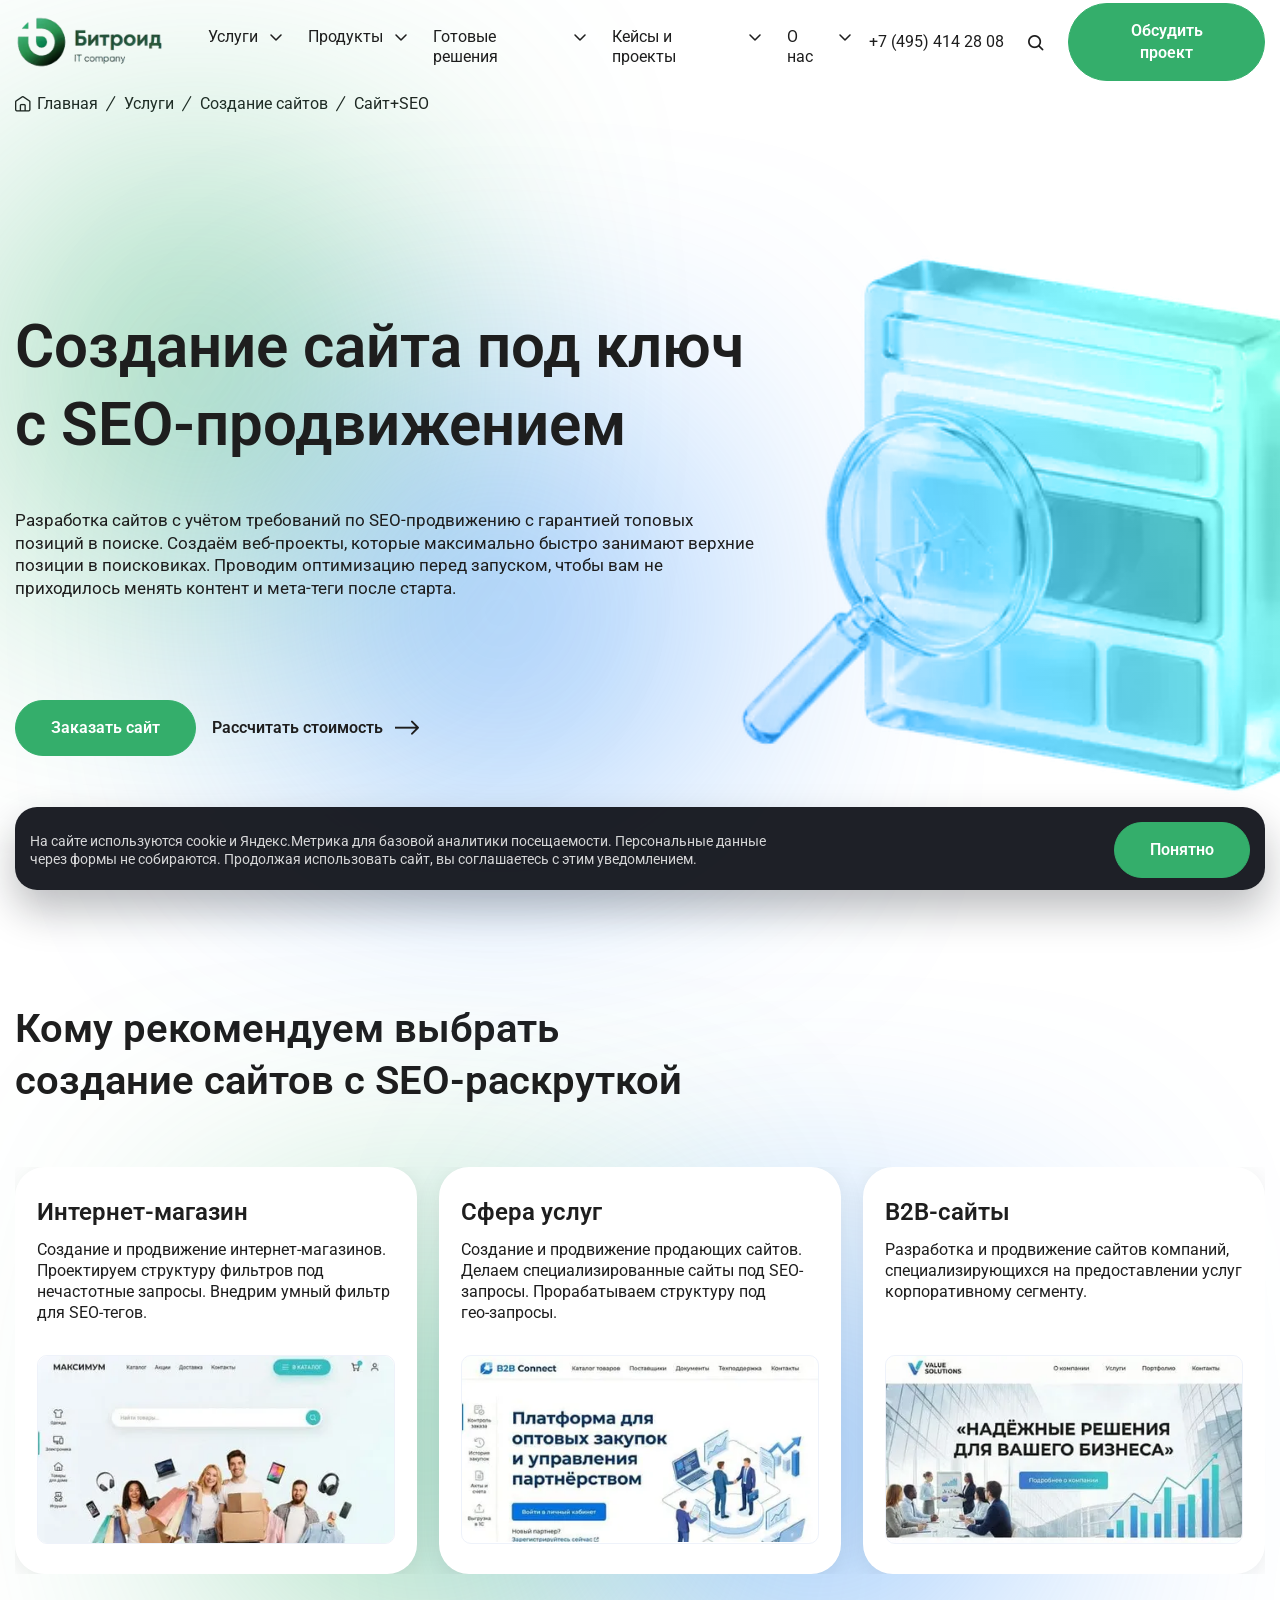
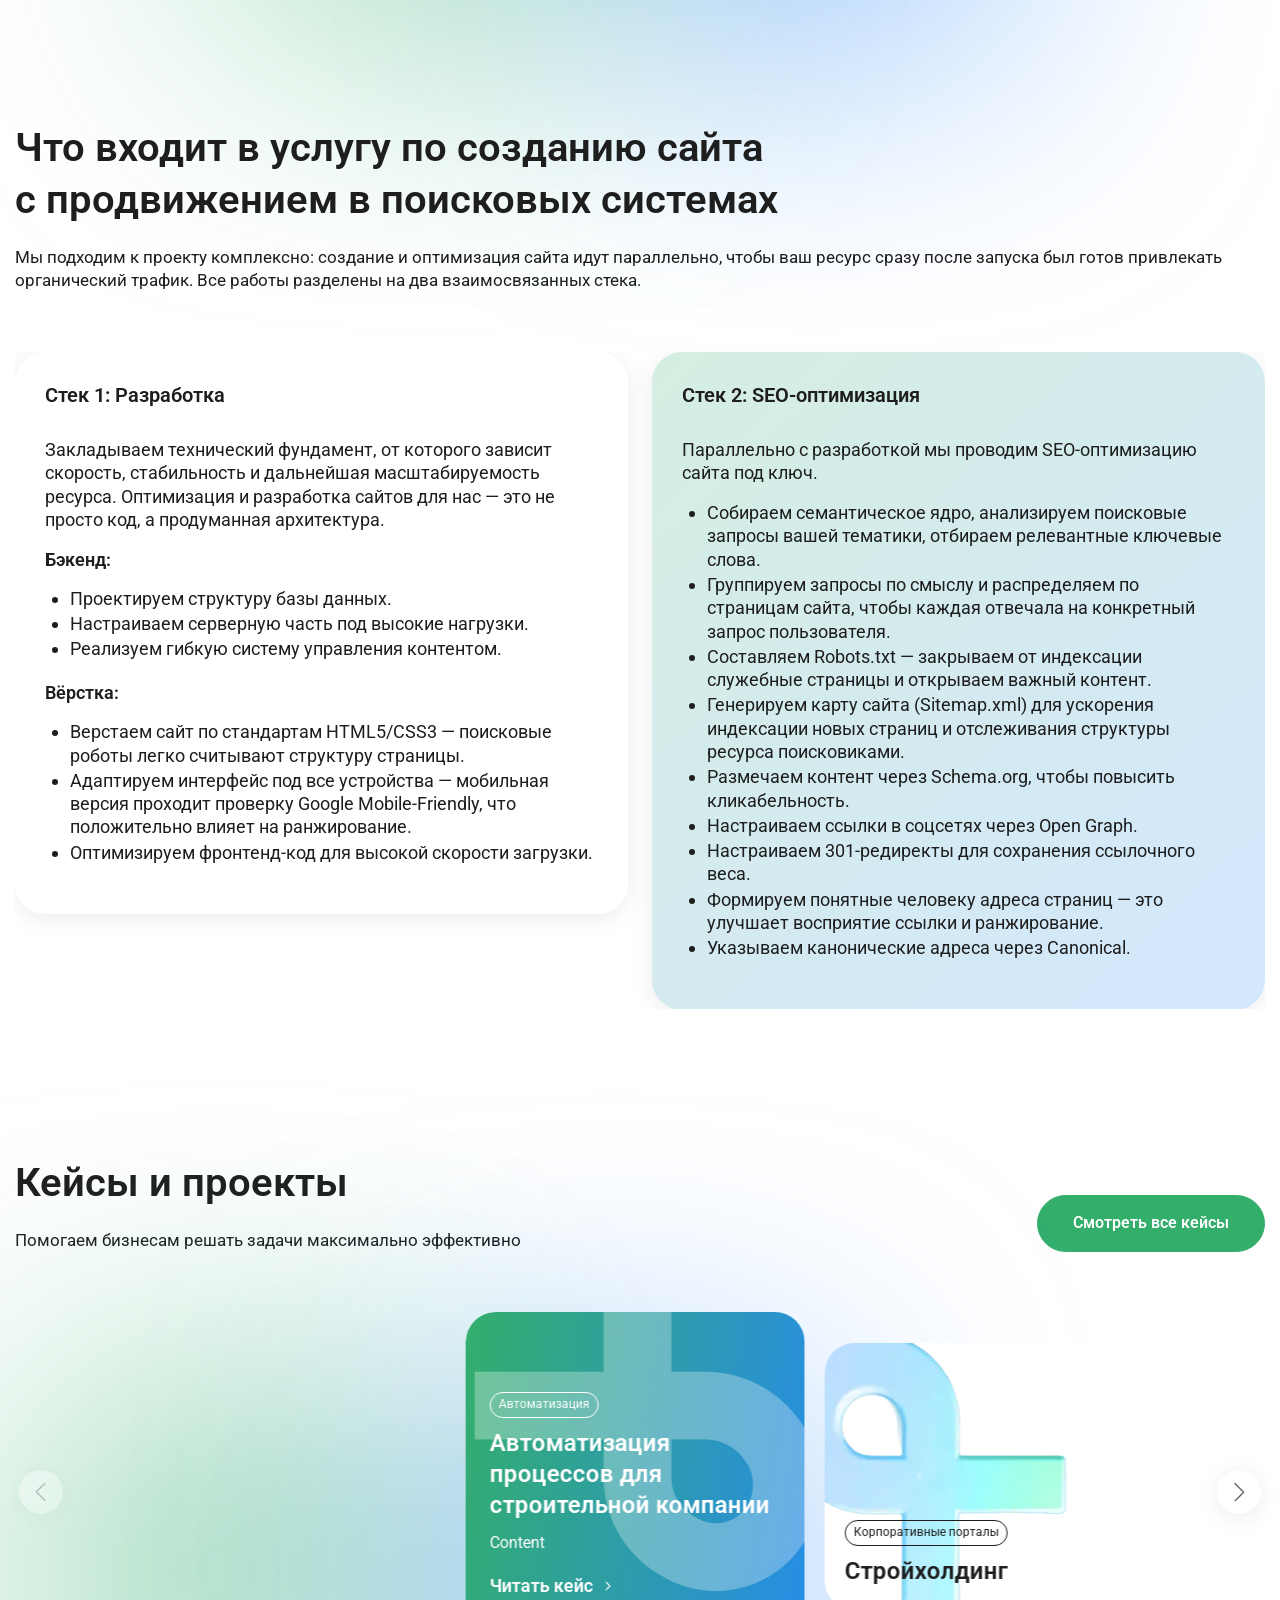
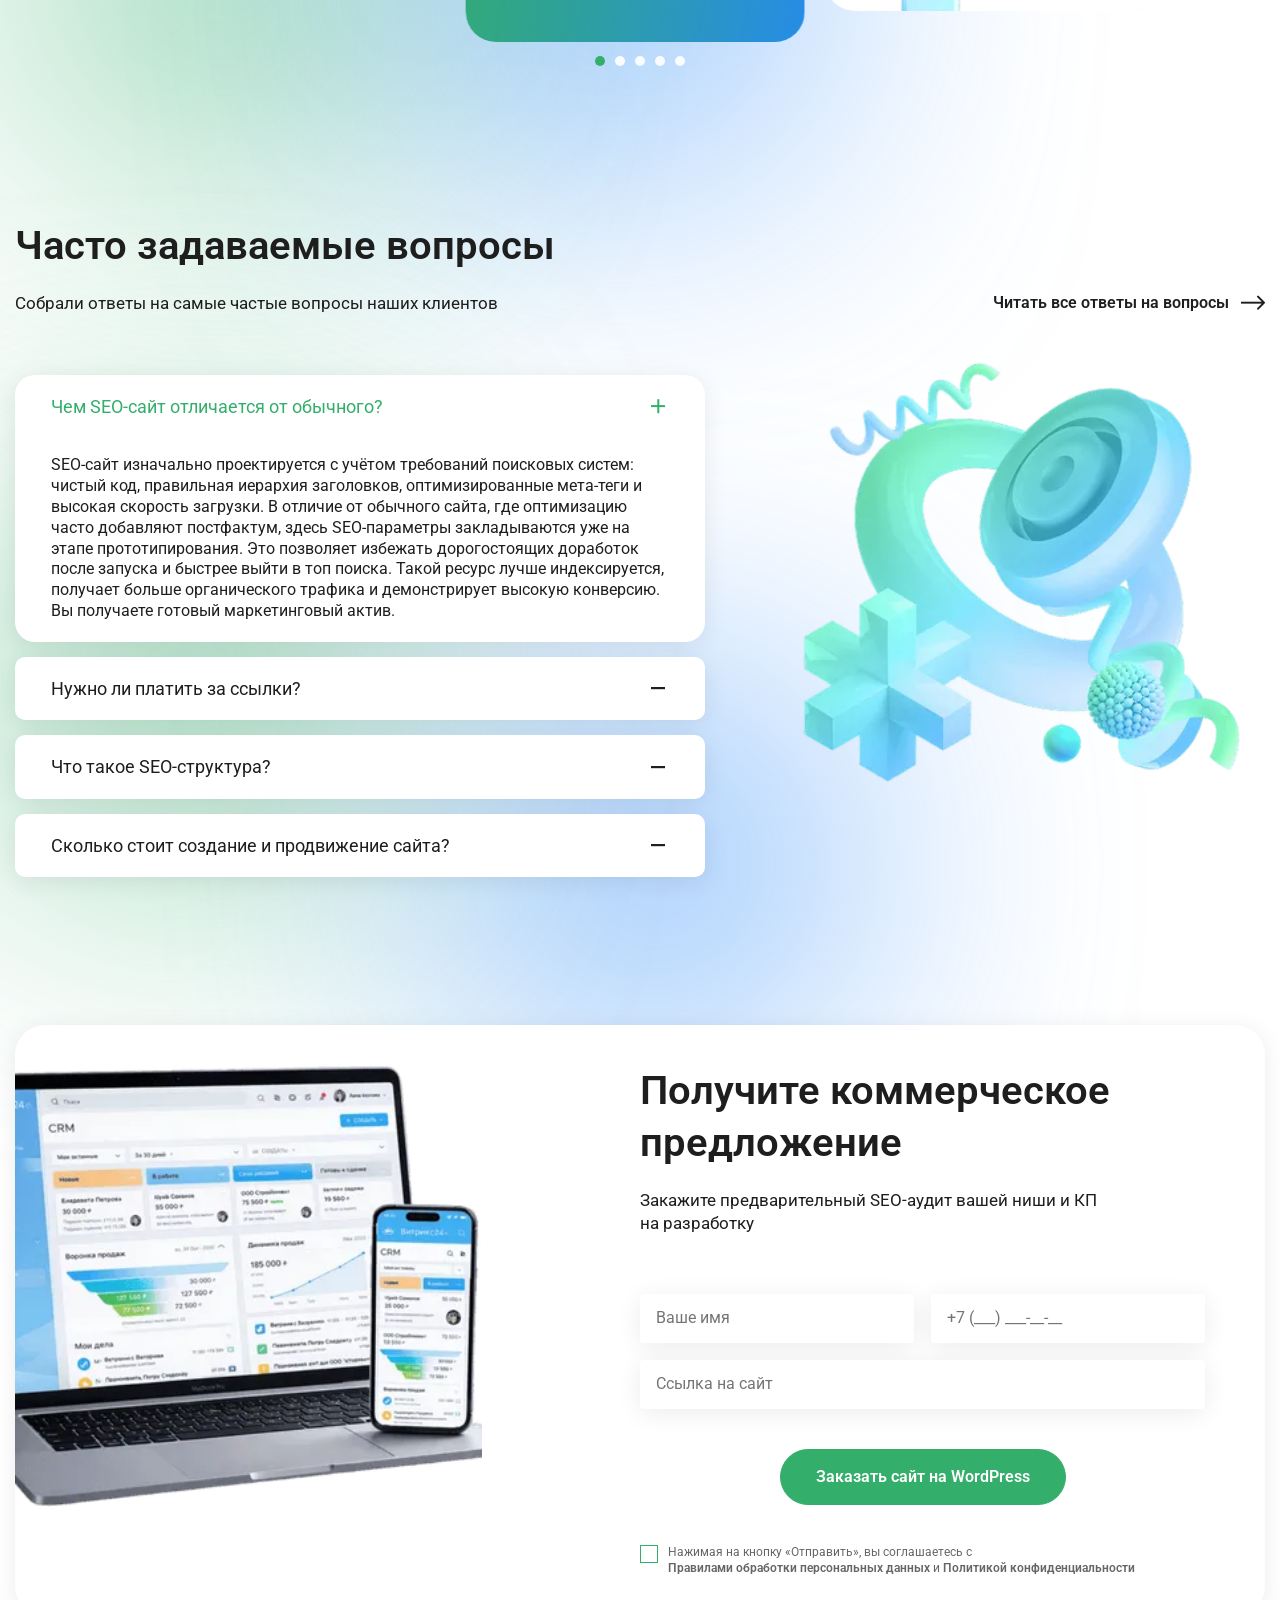
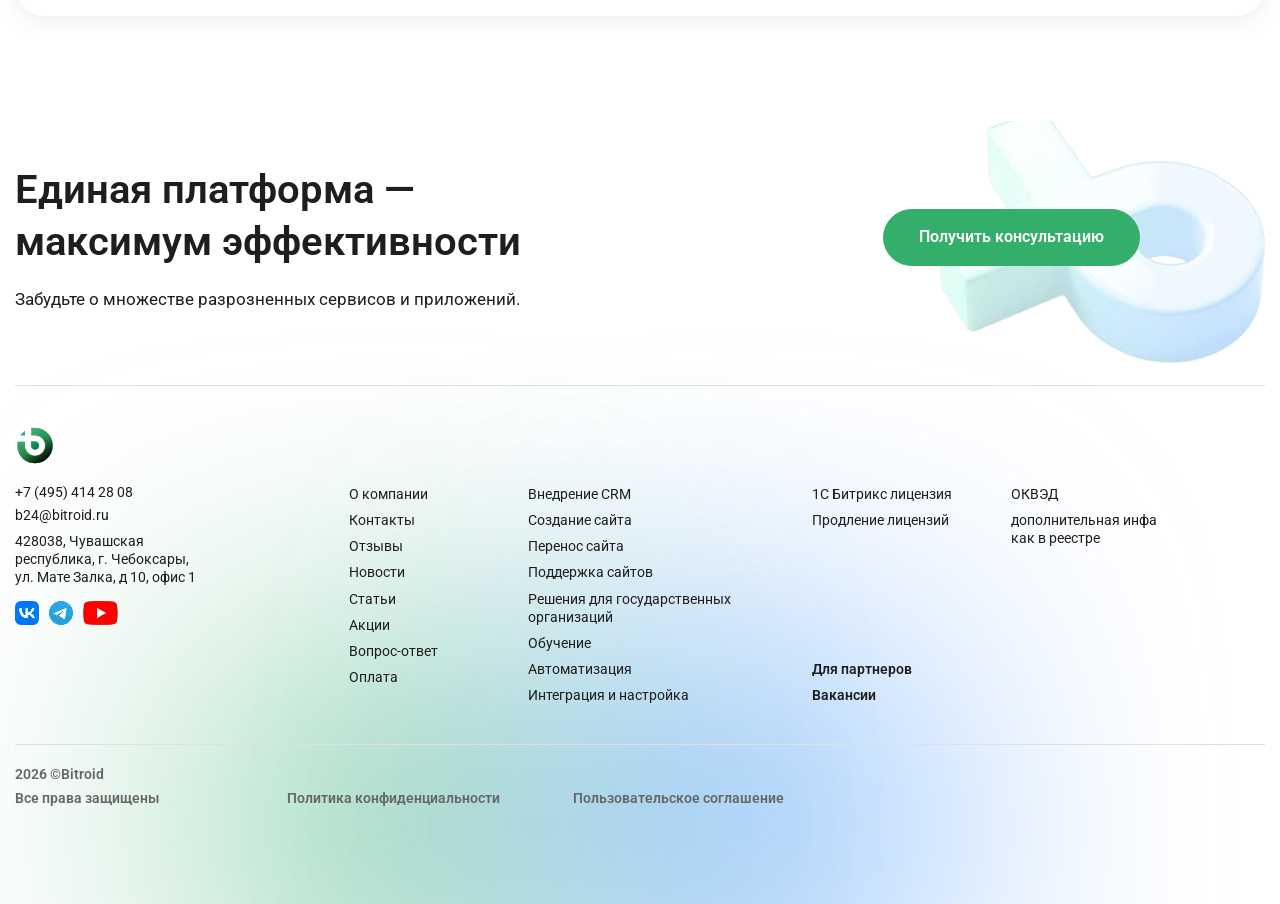
==== index.html @ cdf42281 "Updates" ====
<!doctype html>
<html lang="ru">
	<head>
		<meta charset="UTF-8">
		<meta name="viewport" content="width=device-width, initial-scale=1.0">
		<link rel="preload" href="assets/img/logo-full.webp" as="image" fetchpriority="high">
		<link rel="preload" href="assets/img/hero/chart-425.webp" as="image" media="(max-width: 500px)" fetchpriority="high">
		<link rel="preload" href="./assets/fonts/Roboto-SemiBold.woff2" as="font" type="font/woff2" crossorigin="anonymous">
		<link rel="preload" href="./assets/fonts/Roboto-Regular.woff2" as="font" type="font/woff2" crossorigin="anonymous">
		<link rel="preload" href="./assets/fonts/Roboto-Medium.woff2" as="font" type="font/woff2" crossorigin="anonymous">
		<link rel="preload" href="./assets/fonts/Roboto-Bold.woff2" as="font" type="font/woff2" crossorigin="anonymous">
		<link rel="preload" href="./assets/fonts/Roboto-Black.woff2" as="font" type="font/woff2" crossorigin="anonymous">
		<link rel="icon" type="image/png" href="./assets/img/favicon-96x96.png" sizes="96x96">
		<link rel="icon" type="image/svg+xml" href="./assets/img/favicon.svg">
		<link rel="shortcut icon" href="./assets/img/favicon.ico">
		<link rel="apple-touch-icon" sizes="180x180" href="./assets/img/apple-touch-icon.png">
		<meta name="apple-mobile-web-app-title" content="Bitroid">
		<link rel="manifest" href="./assets/img/site.webmanifest">
		<meta name="keywords" content="Сайт+SEO">
		<meta name="description" content="IT company - Создание сайта под ключ с SEO-продвижением">
		<title>Битроид | Сайт+SEO</title>
		<link rel="preload" href="assets/img/hero/chart-600.webp" as="image" media="(min-width: 500.1px) and (max-width: 800px)" fetchpriority="high">
		<link rel="preload" href="assets/img/hero/chart.webp" as="image" media="(min-width: 800.1px)" fetchpriority="high">
		<style>
			* {
			margin: 0;
			border: 0;
			padding: 0;
		}
		*,
		::after,
		::before {
			box-sizing: border-box;
		}
		::after,
		::before {
			display: inline-block;
		}
		html {
			height: 100%;
		}

		.wrapper {
			display: grid;
			grid-template-rows: var(--header-height) 1fr auto;
			flex: 1 0 auto;
			overflow: clip;
		}
		.wrapper > main {
			grid-row: 2;
			height: 100%;
			min-height: calc(200dvh - var(--header-height));
		}
		.wrapper > footer {
			grid-row: 3;
		}
		.header {
			display: flex;
			align-items: center;
			height: var(--header-height);
		}
		.header__container {
			display: flex;
			flex-direction: row;
			justify-content: space-between;
		}
		.header__logo {
			margin-block: auto;
			width: 86px;
			height: 28px;
		}
		.header__actions {
			display: flex;
			align-items: center;
			gap: 24px;
		}
		.header__actions .header__button,
		.header__actions .link-phone {
			display: none;
		}
		.menu__body {
			display: flex;
			position: fixed;
			top: 0;
			right: -130%;
		}
		.header__menu {
			display: flex;
			flex-grow: 1;
			flex-direction: row;
			justify-content: flex-end;
			gap: 16px;
		}
		.menu__list {
			display: flex;
			flex-direction: column;
		}
		.menu__item > a {
			display: flex;
			flex-direction: row-reverse;
			justify-content: flex-end;
			gap: 10px;
			padding-block: calc(var(--header-height) / 2 - 13px);
			height: var(--header-height);
			font-size: 16px;
			text-decoration: none;
		}
		.submenu {
			display: none;
			opacity: 0;
		}
		.header__actions {
			display: flex;
			align-items: center;
			gap: 24px;
		}
		.header__search .search-input {
			position: absolute;
			opacity: 0;
			width: 0;
		}
		.icon-menu {
			display: block;
			position: relative;
			z-index: 5;
			border: none;
			width: 1.1875rem;
			height: 0.875rem;
		}
		.breadcrumbs {
			padding-block: 10px;
		}
		.breadcrumbs__list {
			display: flex;
			flex-wrap: wrap;
			justify-content: flex-start;
			align-items: center;
			gap: 8px;
		}
		.breadcrumbs__item {
			display: inline-flex;
			align-items: center;
			gap: 8px;
			margin: 0;
		}
		.breadcrumbs a {
			display: flex;
			gap: 6px;
		}
		.breadcrumbs a,
		.breadcrumbs p {
			font-size: clamp(14px, 13.2727272727px + 0.2272727273vw, 16px);
		}
		.index .section-hero {
			display: flex;
			align-items: center;
			margin-bottom: 40px;
			min-height: clamp(34.063rem, 27.959rem + 27.13vw, 50rem);
		}
		.index .section-hero__content {
			position: relative;
			align-self: center;
			gap: 0;
			z-index: 1;
			margin: 0;
		}
		.index .section-hero__title {
			margin-bottom: 25px;
			font-weight: 600;
			font-size: 24px;
			line-height: 1.3;
			text-align: center;
		}
		.index .section-hero__subtitle {
			font-size: clamp(0.875rem, 0.788rem + 0.38vw, 1.125rem);
			line-height: 1.3;
			text-align: center;
		}
		.index .section-hero__grid {
			display: grid;
			grid-template-columns: 1fr;
		}
		.index .section-hero__actions {
			display: flex;
			flex-direction: column;
			align-items: center;
			gap: 16px;
			margin-top: 80px;
		}
		.index .section-hero__image {
			position: relative;
		}
		.index .section-hero__image .image-wrapper {
			position: absolute;
			right: calc(44% - var(--size-image-hero) / 2);
			bottom: -170px;
			width: var(--size-image-hero);
			height: var(--size-image-hero);
		}
		.section__title {
			font-weight: 600;
			line-height: 1.3;
			text-align: left;
			text-wrap: balance;
		}
		.index .section-recommended__title {
			max-width: 39ch;
			text-wrap: auto;
		}
		.button {
			--btn-padding: clamp(0.75rem, 0.529rem + 0.98vw, 1rem) clamp(1.563rem, 1.011rem + 2.45vw, 2.188rem);
			--btn-gap: 10px;
			--btn-border-width: 1px;
			--btn-border-style: solid;
			--btn-border-radius: 60px;
			--btn-font-family: inherit;
			--btn-font-size: clamp(0.875rem, 0.765rem + 0.49vw, 1rem);
			--btn-font-weight: 600;
			--btn-color: var(--light-color);
			--btn-bg-color: var(--primary-color);
			--btn-border-color: var(--primary-color);
			--btn-size-icon: 24px;
			display: inline-flex;
			position: relative;
			justify-content: center;
			align-items: center;
			vertical-align: middle;
			gap: var(--btn-gap);
			transition:
				border-color 0.2s ease,
				background-color 0.2s ease,
				color 0.2s ease,
				box-shadow 0.2s ease;
			cursor: pointer;
			border-width: var(--btn-border-width, 1px);
			border-style: var(--btn-border-style);
			border-color: var(--btn-border-color);
			border-radius: var(--btn-border-radius);
			background-color: var(--btn-bg-color);
			padding: var(--btn-padding);
			color: var(--btn-color);
			font-weight: var(--btn-font-weight, 600);
			font-size: var(--btn-font-size, 18px);
			line-height: 1.4;
			font-family: var(--btn-font-family);
			text-align: center;
			text-decoration: none;
		}
		.link-phone,
		.link-email,
		a.--icon-arrow {
			display: flex;
			flex-direction: row-reverse;
			align-items: center;
			gap: 12px;
			transition: color 0.2s ease;
			font-size: 16px;
			line-height: 1.1;
			white-space: nowrap;
		}
		@media (min-width: 600px) {
			.index .section-hero__actions {
				flex-direction: row;
			}
			.index .section-hero__title {
				font-size: 42px;
				text-align: left;
			}
			.index .section-hero__subtitle {
				max-width: 747px;
				text-align: left;
			}
		}
		@media screen and (min-width: 768px) {
			.header__logo {
				width: 195px;
				height: 64px;
			}
			.index .section-hero__grid {
				grid-template-columns: 2fr 1fr;
			}
			.index .section-hero__image .image-wrapper {
				top: calc(50% - var(--size-image-hero) / 2);
				right: calc(clamp(8.625rem, 3.536rem + 10.6vw, 12.813rem) * -1);
				bottom: initial;
			}
		}
		@media screen and (min-width: 992px) {
			.menu__body {
				position: static;
				right: 0;
			}
			.header__menu {
				justify-content: space-between;
			}
			.menu__list {
				flex-direction: row;
				gap: 24px;
				background-color: transparent;
			}
			.menu__actions {
				display: none;
			}
			.header__actions .header__button {
				display: flex;
			}
		}
		@media screen and (min-width: 1280px) {
			.header__actions .link-phone {
				display: block;
			}
		}
		</style>
		<style>
			body{line-height:1.3;-ms-text-size-adjust:100%;-moz-text-size-adjust:100%;-webkit-text-size-adjust:100%;-webkit-font-smoothing:antialiased;-moz-osx-font-smoothing:grayscale}a{display:inline-block;color:inherit;text-decoration:none}a:not([class]){text-decoration-skip-ink:auto}ul li[class]{list-style:none}img{vertical-align:middle;max-width:100%;height:auto}h2{font-weight:inherit;font-size:inherit;text-wrap:balance}p{text-wrap:pretty}img,picture,svg{display:block;border-radius:inherit;max-width:100%}button,input,textarea{background-color:transparent;color:inherit;font-size:inherit;line-height:inherit;font-family:inherit}input,textarea{width:100%}textarea{overflow:auto;resize:vertical}label{display:inline-block}@media (prefers-reduced-motion:reduce){*,::after,::before{animation-duration:0s!important;animation-iteration-count:1!important;scroll-behavior:auto!important}}@media (prefers-reduced-motion:no-preference){html{scroll-behavior:smooth}html{interpolate-size:allow-keywords}}@font-face{font-family:iconfont;font-display:swap;src:url("assets/fonts/iconfont.woff2?656c73d0d8c6ab6226730e0ac9d49685") format("woff2")}[class*="--icon-"]::before{font-family:iconfont}[class*="--icon-separ"]::before{content:"\f101"}[class*="--icon-search"]::before{content:"\f102"}[class*="--icon-home"]::before{content:"\f104"}[class*="--icon-caretdown"]::before{content:"\f106"}[class*="--icon-arrow"]::before{content:"\f107"}:root{--font-family:'Roboto',system-ui,sans-serif;--content-width:1320px;--content-offset:15px;--swiper-pagination-bullet-size:10px;--swiper-pagination-bullet-horizontal-gap:5px;--swiper-pagination-bullet-border-radius:20px;--swiper-pagination-bottom:0;--swiper-pagination-color:#34ae6b;--swiper-pagination-bullet-inactive-color:#ffffff;--swiper-pagination-bullet-inactive-opacity:0.9;--header-height:48px;--min-height-section:calc(100svh - var(--header-height));--text-color:#1e1e1e;--bg-color:#ffffff;--primary-color:#34ae6b;--secondary-color:#2bac68;--accent-color:#2587f9;--light-color:#f0f1f0;--green-main:#2bac68;--black-green:#010803;--color-green-1:#34ae6b;--color-green-2:#298955;--color-white:#fff;--color-blue:#2587f9;--color-deep-grey:#1e1e1e;--color-grey:#666;--color-light-grey:#f8f8f8;--color-white-30:rgba(255, 255, 255, 0.3);--color-ivory:#e0e0e0;--color-error:#d8464d;--color-light-blue:#eef2fa;--color-orange:#cf4b12;accent-color:var(--accent-color);--box-shadow:0 5px 15px var(--secondary-color),0 -5px 15px var(--secondary-color);--box-shadow-hover:0 5px 15px var(--primary-color),0 -5px 15px var(--primary-color);--vk-color:#0077ff;--tg-color:#29a0dc;--wa-color:#25d366;--yt-color:#ff0033}html{accent-color:var(--color-blue)}body{display:flex;position:relative;flex-direction:column;justify-content:start;min-width:320px;min-height:100vh;min-height:100svh;color:var(--text-color);font-weight:400;font-family:var(--font-family);background-color:var(--bg-color);overflow-x:hidden}.wrapper>*{min-width:0}.container,[class*=__container]{margin-right:auto;margin-left:auto;width:min(var(--content-width),100% - var(--content-offset) * 2)}section{position:relative}section:not(:first-of-type){padding-top:clamp(1.875rem,.735rem + 4.86vw,4.688rem);padding-bottom:clamp(1.875rem,.735rem + 4.86vw,4.688rem)}.section-top{display:grid;grid-auto-flow:row;gap:30px}.section__subtitle{font-weight:300;font-size:clamp(.875rem,.789rem + .38vw,1.125rem);line-height:1.3}.ellipses{--size-ellipse:clamp(9.375rem, 5.785rem + 15.96vw, 18.75rem);position:relative}.ellipses::after,.ellipses::before{position:absolute;z-index:-1;filter:blur(clamp(5.313rem,3.996rem + 5.85vw,8.75rem));border-radius:var(--size-ellipse);width:var(--size-ellipse);height:var(--size-ellipse);content:""}.ellipses::before{top:-10%;left:10%;background-color:var(--secondary-color)}.ellipses::after{right:29%;bottom:35%;background-color:var(--color-blue)}.ellipses.ellipses--recomend::before{top:58%;left:54%}.ellipses.ellipses--recomend::after{right:50%;bottom:12%}.swiper{position:relative;max-width:100%}@media (prefers-reduced-motion:no-preference) and (min-width:768px){.reveal{transform:translateY(36px);opacity:0;will-change:transform,opacity}}.index .section-hero{--size-image-hero:clamp(28.125rem, 19.747rem + 37.23vw, 50rem)}@media (min-width:768px){:root{--header-height:74px}.ellipses::after{right:24%;bottom:-1%}.ellipses.ellipses--recomend::before{top:9%;left:19%}.ellipses.ellipses--recomend::after{right:29%;bottom:35%}.index .section-hero{margin-bottom:0}.index .section-hero__grid{grid-template-columns:2fr 1fr}}@media (min-width:1024px){.index .section-hero__title{font-size:55px}}@media (min-width:1280px){.ellipses::before{top:-19%;left:4%}.ellipses.ellipses--recomend::before{top:31%;left:21%}.ellipses.ellipses--recomend::after{right:24%;bottom:-10%}.index .section-hero__title{font-size:60px}}.index .section-hero__subtitle{font-size:clamp(.875rem,.788rem + .38vw,1.125rem)}@media (min-width:600px){.index .section-hero__image .image-wrapper{bottom:-270px}button[type=submit]{grid-row:2}}.index .section-hero__image .image-wrapper img{width:100%;height:100%;object-fit:cover}.index .section-hero__image .image-wrapper::before{position:absolute;transform:rotate(100deg);mix-blend-mode:color;inset:-20px;background:linear-gradient(148deg,#34ae6b 0,#2587f9 100%);content:""}.index .section-recommended .recomend__slider{padding-bottom:30px}.index .section-recommended .recomend__wrapper{display:flex}@media (min-width:768px){.index .section-hero__image .image-wrapper{top:calc(50% - var(--size-image-hero)/ 2);right:calc(clamp(8.625rem,3.536rem + 10.6vw,12.813rem) * -1);bottom:initial}.index .section-recommended .recomend__slider{padding-bottom:0}.index .section-recommended .recomend__slider .swiper-pagination{display:none}.index .section-recommended .recomend__wrapper{flex-direction:column;gap:16px}.index .section-recommended .recomend__slide{flex-shrink:1;height:auto}}@media (min-width:1024px){.index .section-recommended .recomend__wrapper{display:grid;grid-template-columns:repeat(3,1fr);gap:clamp(1rem,-.362rem + 2.13vw,1.5rem)}.index .section-projects__grid .section-projects__link{display:none}}.index .section-faqs .spollers__body{border:0;padding:clamp(1.25rem,.821rem + 1.9vw,2.5rem) 0 0}.spollers__body{border:1px solid #eee;border-radius:5px;padding:20px}:root{--swiper-theme-color:#007aff}:host{position:relative;display:block;margin-left:auto;margin-right:auto;z-index:1}.swiper{margin-left:auto;margin-right:auto;position:relative;overflow:hidden;list-style:none;padding:0;z-index:1;display:block}.swiper-wrapper{position:relative;width:100%;height:100%;z-index:1;display:flex;box-sizing:content-box}.swiper-wrapper{transform:translate3d(0,0,0)}.swiper-slide{flex-shrink:0;width:100%;height:100%;position:relative;display:block}.swiper-pagination{position:absolute;text-align:center;transform:translate3d(0,0,0);z-index:10}&.swiper-pagination-disabled,.swiper-pagination-disabled>&{display:none!important}@media screen and (min-width:992px){.menu__body{margin-right:auto;margin-left:auto;box-shadow:none;background-color:transparent;padding:0;width:auto;max-width:none;height:auto;overflow:initial}}@media screen and (max-width:991.98px){.menu__list{flex-direction:column;gap:30px;background-color:var(--bg-color)}}@media screen and (min-width:992px){.menu__item .submenu{position:absolute;top:110%;left:50%;transform:translateX(-50%);max-width:min(1096px,98vw);min-height:512px}}.menu__item{position:static;margin-bottom:-12px}.menu__item>a{font-weight:400;line-height:1.3}.menu__item>a::before{transform-origin:50% 40%}.menu__item .submenu{--width--sub-menu--list:312px;display:none;flex-direction:column;visibility:hidden;opacity:0;box-shadow:0 4px 25px 0 rgba(1,8,3,.08);border-radius:30px;background:var(--color-white);width:100%;overflow:hidden}.menu__item .submenu-list{display:flex;flex-direction:column;background:linear-gradient(139deg,rgba(43,172,104,.2) 0,rgba(37,135,249,.2) 100%);padding:30px 0 30px 30px;max-width:var(--width--sub-menu--list)}.menu__item .submenu-list__item{display:flex;border-radius:8px 0 0 8px}.menu__item .submenu-list__item-link{padding:10px 20px;width:100%;text-align:left}.menu__item .submenu-list__wrapper{display:flex;position:relative;flex-grow:1}.menu__item .submenu-content{position:absolute;top:0;right:0;bottom:0;visibility:hidden;opacity:0;background:var(--color-white);padding:30px 30px 30px 24px;width:100%;max-width:calc(100% - var(--width--sub-menu--list))}.menu__item .submenu-content.is-open{display:grid;grid-template-columns:repeat(2,1fr);align-content:flex-start;gap:30px;visibility:visible;opacity:1}.menu__item .submenu-content__title{margin-bottom:16px;color:var(--color-deep-grey);font-weight:600;font-size:16px}.menu__item .submenu-content__list.grid--list{display:grid;grid-template-columns:repeat(2,1fr);gap:16px}.menu__item .submenu-content__list-item{display:block;border-radius:20px;background-color:rgba(255,255,255,.05)}.menu__item .submenu-content__block{display:flex;position:relative;grid-column:1;flex-direction:column;align-items:flex-start;z-index:1}.menu__item .submenu-content__link{display:flex;flex-direction:column;align-items:center;gap:12px;box-shadow:0 4px 25px 0 rgba(1,8,3,.08);border:1px solid transparent;border-radius:10px;background:var(--color-white);padding:20px}.menu__item .submenu-content__link-img{display:flex;justify-content:center;align-items:center;width:116px;height:70px;overflow:hidden}.menu__item .submenu-content__link-img img{width:100%;height:100%;object-fit:contain}.menu__item .submenu-content__advantages{position:relative;grid-row:1/3;grid-column:2;align-self:flex-start;z-index:4;border-radius:16px;background:var(--color-light-grey);padding:28px 18px 28px 20px;color:#000;font-weight:400;font-size:16px;line-height:1.3}.menu__item .submenu-content__decor{position:absolute;right:-150px;bottom:-150px;background-position:center;background-size:auto;background-repeat:no-repeat;width:512px;height:512px}.menu__item .submenu-content__decor::before{position:absolute;transform:rotate(100deg);z-index:0;mix-blend-mode:color;inset:-20px;background:linear-gradient(230deg,#34ae6b 15%,#2587f9 90%);content:""}.menu__item .submenu-content__full .submenu-content__block{display:flex;position:relative;grid-column:1;flex-direction:column;align-items:flex-start;z-index:1}.menu__item .submenu-content__full .submenu-content__block.block--span{grid-row:2;grid-column:1/3;flex-direction:row}.menu__item .submenu-content__full .submenu-content__block.block--span~.submenu-content__block{grid-row:1}.menu__item .submenu-content__full .submenu-content__block:nth-of-type(3){grid-column:2}.menu__item .submenu-content__full .submenu-content__block:nth-of-type(4){grid-row:1;grid-column:3}.menu__item .submenu-content__full .submenu-content__block:nth-of-type(5){grid-row:1;grid-column:4}.menu__item .submenu-content__full .submenu-content__advantages{grid-row:2/4;grid-column:3/5;align-self:flex-end}.menu__actions{display:flex;justify-content:space-between;align-items:center;margin-top:auto}.icon-menu span,.icon-menu::after,.icon-menu::before{position:absolute;right:0;background-color:var(--text-color);width:100%;height:2px;content:""}.icon-menu::before{top:0}.icon-menu::after{bottom:0}.icon-menu span{top:calc(50% - 1px)}@media screen and (min-width:992px){.icon-menu{display:none}}.menu-overlay{position:fixed;visibility:hidden;opacity:0;z-index:400;inset:0;background:rgba(0,0,0,.2)}.header{--size-logo:159px;position:absolute;top:0;right:0;left:0;z-index:600;background-color:transparent;padding-top:10px;width:100%;color:var(--text-color)}.header__logo{display:flex;flex-direction:row;align-items:center}.header__logo img{width:var(--size-logo)}@media (min-width:1280px){.header__actions .link-phone{display:block}}@media screen and (min-width:1200px){.header__actions .header__button{display:flex}}input[type=email],input[type=tel],input[type=text],textarea{-webkit-appearance:none;-moz-appearance:none;appearance:none}.input{display:block;border:1px solid #cecbcb;border-radius:10px;padding:10px;width:100%;caret-color:inherit}textarea.input{resize:vertical}label{display:flex;position:relative;flex-direction:column;align-self:start;gap:10px}button[type=submit]{justify-self:start}[data-fls-form]{display:grid;gap:15px}.button{--btn-color:var(--color-white);--btn-bg-color:var(--color-green-1);--btn-border-color:var(--color-green-1)}.header__search{display:flex;position:relative;align-self:stretch;z-index:10}.header__search .search-input{top:50%;right:20px;transform:translateY(-50%);border:none;padding:5px}.header__search #search-button{border:none;background:0 0}.header__search #search-button::before{margin-top:5px}.cookie-banner{display:none;position:fixed;right:15px;bottom:10px;left:15px;z-index:80;box-shadow:0 20px 40px rgba(16,19,26,.28);border-radius:22px;background:rgba(16,19,26,.94);padding:15px 15px 12px;color:#fff}.cookie-banner-inner{display:flex;flex-wrap:wrap;justify-content:space-between;align-items:center;gap:18px}.cookie-banner p{margin:0;max-width:760px;color:rgba(255,255,255,.82);font-size:14px}.breadcrumbs{position:relative;z-index:1}.breadcrumbs__item{color:var(--text-color)}.breadcrumbs__separator{display:flex;align-items:center;margin-top:0;width:auto;height:100%}.breadcrumbs a,.breadcrumbs p{margin:0;font-weight:400}.breadcrumbs a,.breadcrumbs p{font-family:var(--font-family)}.breadcrumbs a{color:var(--text-color);text-underline-offset:5px}body::after{position:fixed;top:0;left:0;opacity:0;z-index:149;background-color:rgba(0,0,0,.5);width:100%;height:100%;content:""}[data-fls-popup]{position:fixed;top:0;right:0;bottom:0;left:0;visibility:hidden;padding:30px 10px}[data-fls-popup-wrapper]{display:flex;display:flex;flex:1 1 auto;flex-direction:column;justify-content:center;align-items:center;align-items:center;width:100%;min-height:100%}[data-fls-popup-body]{display:flex;flex-direction:column;gap:25px;transform:scale(0);visibility:hidden;border-radius:20px;background-color:#eee;padding:20px;width:100%;max-width:900px}.popup__header{display:flex;align-items:flex-start;gap:20px}.popup__title{flex:auto;font-weight:500;font-size:20px;text-align:center}[data-fls-popup-close]{margin-left:auto}[data-fls-popup-close] svg{flex-shrink:0;width:25px;height:25px}.popup__content button[type=submit]{align-self:center}@media (min-width:600px){[data-fls-form]{grid-auto-flow:column}.popup__content form{grid-auto-flow:column}.popup__content button[type=submit]{grid-row:3;grid-column:1}}
		</style>
		<script type="module" crossorigin="" src="./js/app.min.js?v=1777981938007"></script>
		<link rel="modulepreload" crossorigin="" href="./js/app2.min.js?v=1777981938007">
		<link rel="stylesheet" crossorigin="" href="./css/app.min.css?v=1777981938007" media="print" onload="this.media='all'">
	</head>
	<body>
		<div class="wrapper">
			<header data-fls-header="" data-fls-header-scroll="" data-fls-header-scroll-show="" class="header">
				<div class="header__container">
					<div class="header__logo">
						<picture>
							<img width="159" height="84" alt="Битроид - IT company" fetchpriority="high" src="./assets/img/logo-full.webp">
						</picture>
					</div>
					<div class="header__menu menu">
						<nav class="menu__body" aria-label="Основное меню">
							<ul class="menu__list">
								<li class="menu__item menu__item--dropdown" aria-expanded="false">
									<a href="#" class="menu__link --icon-caretdown js-dropdown-trigger">Услуги</a>
									<div class="submenu js-dropdown">
										<div class="submenu-list__wrapper">
											<ul class="submenu-list">
												<li class="submenu-list__item has-submenu" aria-expanded="true">
													<button class="submenu-list__item-link js-dropdown-trigger">Внедрение CRM</button>
													<div class="submenu-content js-dropdown is-open">
														<ul class="submenu-content__list grid--list">
															<li class="submenu-content__list-item">
																<a href="#" class="submenu-content__link">
																	<div class="submenu-content__link-img" aria-hidden="true">
																		<picture>
																			<img width="116" height="70" alt="Image" decoding="async" loading="lazy" src="./assets/img/crm/bitrix24.webp">
																		</picture>
																	</div>
																	<div class="submenu-content__link-title">Битрикс 24</div>
																</a>
															</li>
															<li class="submenu-content__list-item">
																<a href="#" class="submenu-content__link">
																	<div class="submenu-content__link-img">
																		<picture>
																			<img width="116" height="70" alt="Image" decoding="async" loading="lazy" src="./assets/img/crm/mysklad.webp">
																		</picture>
																	</div>
																	<div class="submenu-content__link-title">Мой склад</div>
																</a>
															</li>
															<li class="submenu-content__list-item">
																<a href="#" class="submenu-content__link">
																	<div class="submenu-content__link-img">
																		<picture>
																			<img width="116" height="70" alt="Image" decoding="async" loading="lazy" src="./assets/img/crm/amocrm.webp">
																		</picture>
																	</div>
																	<div class="submenu-content__link-title">Аmo CRM</div>
																</a>
															</li>
															<li class="submenu-content__list-item">
																<a href="#" class="submenu-content__link">
																	<div class="submenu-content__link-img">
																		<picture>
																			<img width="116" height="70" alt="Image" decoding="async" loading="lazy" src="./assets/img/crm/retailcrm.webp">
																		</picture>
																	</div>
																	<div class="submenu-content__link-title">RetailCRM</div>
																</a>
															</li>
														</ul>
														<div class="submenu-content__advantages">
															Строим решения, которые автоматизируют продажи, улучшают работу с клиентами и позволяют бизнесу расти быстрее.
														</div>
														<div class="submenu-content__decor" aria-hidden="true" style="background-image: url(./assets/img/mega-menu/implementation.png)">
															<!-- <img src="@img/mega-menu/implementation.png" width="339" height="339" decoding="async" loading="lazy" alt="" /> -->
														</div>
													</div>
												</li>
												<li class="submenu-list__item has-submenu" aria-expanded="false">
													<button class="submenu-list__item-link js-dropdown-trigger">Создание сайта</button>
													<div class="submenu-content js-dropdown" aria-hidden="true">
														<div class="submenu-content__block">
															<div class="submenu-content__title">Сайт под ключ</div>
															<ul class="submenu-content__list">
																<li class="submenu-content__list-item">
																	<a href="#" class="submenu-content__link">Сайт+SEO</a>
																</li>
																<li class="submenu-content__list-item">
																	<a href="#" class="submenu-content__link">Сайт+Маркетплейс</a>
																</li>
																<li class="submenu-content__list-item">
																	<a href="#" class="submenu-content__link">Сайт+CRM</a>
																</li>
															</ul>
														</div>
														<div class="submenu-content__block">
															<div class="submenu-content__title">Разработка на CMS</div>
															<ul class="submenu-content__list">
																<li class="submenu-content__list-item">
																	<a href="#" class="submenu-content__link">Разработка на WordPress</a>
																</li>
																<li class="submenu-content__list-item">
																	<a href="#" class="submenu-content__link">Разработка на 1С Битрикс</a>
																</li>
															</ul>
														</div>
														<div class="submenu-content__block">
															<div class="submenu-content__title">Сложные сайты</div>
															<ul class="submenu-content__list">
																<li class="submenu-content__list-item">
																	<a href="#" class="submenu-content__link">Разработка на React</a>
																</li>
															</ul>
														</div>
														<div class="submenu-content__advantages">
															Создаём современные сайты, которые решают бизнес-задачи — от первого клика до заявки.
														</div>
														<div class="submenu-content__decor" aria-hidden="true" style="background-image: url(./assets/img/mega-menu/create-site.png)">
															<!-- <img src="@img/mega-menu/create-site.png" width="430" height="430" decoding="async" loading="lazy" alt="" /> -->
														</div>
													</div>
												</li>
												<li class="submenu-list__item has-submenu" aria-expanded="false">
													<div class="submenu-list__item-wrapper">
														<button class="submenu-list__item-link js-dropdown-trigger">Перенос сайта</button>
													</div>
													<div class="submenu-content js-dropdown submenu-content__full" aria-hidden="true">
														<div class="submenu-content__block">
															<div class="submenu-content__title">С бесплатной CMS</div>
															<ul class="submenu-content__list">
																<li class="submenu-content__list-item">
																	<a href="#" class="submenu-content__link">WordPress</a>
																</li>
																<li class="submenu-content__list-item">
																	<a href="#" class="submenu-content__link">Joomla</a>
																</li>
																<li class="submenu-content__list-item">
																	<a href="#" class="submenu-content__link">Modx</a>
																</li>
																<li class="submenu-content__list-item">
																	<a href="#" class="submenu-content__link">Drupal</a>
																</li>
																<li class="submenu-content__list-item">
																	<a href="#" class="submenu-content__link">OpenCart</a>
																</li>
															</ul>
														</div>
														<div class="submenu-content__block block--span">
															<div class="block--column">
																<div class="submenu-content__title">Миграции на Аспро</div>
																<ul class="submenu-content__list">
																	<li class="submenu-content__list-item">
																		<a href="#" class="submenu-content__link">Аспро: Премьер</a>
																	</li>
																	<li class="submenu-content__list-item">
																		<a href="#" class="submenu-content__link">Аспро: Максимум</a>
																	</li>
																	<li class="submenu-content__list-item">
																		<a href="#" class="submenu-content__link">Аспро: Лайтшоп</a>
																	</li>
																	<li class="submenu-content__list-item">
																		<a href="#" class="submenu-content__link">Аспро: Некст</a>
																	</li>
																	<li class="submenu-content__list-item">
																		<a href="#" class="submenu-content__link">Аспро: Приорити</a>
																	</li>
																	<li class="submenu-content__list-item">
																		<a href="#" class="submenu-content__link">Аспро: Корпоративный сайт</a>
																	</li>
																	<li class="submenu-content__list-item">
																		<a href="#" class="submenu-content__link">Аспро: Медицинский центр</a>
																	</li>
																</ul>
															</div>
															<div class="block--column">
																<div class="submenu-content__title">С фреймворка</div>
																<ul class="submenu-content__list">
																	<li class="submenu-content__list-item">
																		<a href="#" class="submenu-content__link">Yii</a>
																	</li>
																	<li class="submenu-content__list-item">
																		<a href="#" class="submenu-content__link">Django</a>
																	</li>
																</ul>
															</div>
														</div>
														<div class="submenu-content__block">
															<div class="submenu-content__title">С платной CMS</div>
															<ul class="submenu-content__list">
																<li class="submenu-content__list-item">
																	<a href="#" class="submenu-content__link">NetCat</a>
																</li>
																<li class="submenu-content__list-item">
																	<a href="#" class="submenu-content__link">Shop-Script</a>
																</li>
																<li class="submenu-content__list-item">
																	<a href="#" class="submenu-content__link">Magento</a>
																</li>
															</ul>
														</div>
														<div class="submenu-content__block">
															<div class="submenu-content__title">С конструктора</div>
															<ul class="submenu-content__list">
																<li class="submenu-content__list-item">
																	<a href="#" class="submenu-content__link">Tilda</a>
																</li>
																<li class="submenu-content__list-item">
																	<a href="#" class="submenu-content__link">Insales</a>
																</li>
																<li class="submenu-content__list-item">
																	<a href="#" class="submenu-content__link">Wix</a>
																</li>
																<li class="submenu-content__list-item">
																	<a href="#" class="submenu-content__link">uCoz</a>
																</li>
															</ul>
														</div>
														<div class="submenu-content__block">
															<div class="submenu-content__title">С самописного</div>
															<ul class="submenu-content__list">
																<li class="submenu-content__list-item">
																	<a href="#" class="submenu-content__link">PHP</a>
																</li>
																<li class="submenu-content__list-item">
																	<a href="#" class="submenu-content__link">Python</a>
																</li>
																<li class="submenu-content__list-item">
																	<a href="#" class="submenu-content__link">Ruby</a>
																</li>
																<li class="submenu-content__list-item">
																	<a href="#" class="submenu-content__link">ASP.NET</a>
																</li>
															</ul>
														</div>
														<div class="submenu-content__advantages">
															Переносим сайты на новый хостинг и интегрируем с CRM-системами. Гарантируем сохранность данных и настройку всех сервисов.
														</div>
														<div class="submenu-content__decor" aria-hidden="true" style="background-image: url(./assets/img/mega-menu/transfer-site.png)">
															<!-- <img src="@img/mega-menu/transfer-site.png" width="430" height="430" decoding="async" loading="lazy" alt="" /> -->
														</div>
													</div>
												</li>
												<li class="submenu-list__item has-submenu" aria-expanded="false">
													<button class="submenu-list__item-link js-dropdown-trigger">Решения для государственных организаций</button>
													<div class="submenu-content js-dropdown" aria-hidden="true">
														<div class="submenu-content__block">
															<div class="submenu-content__title">Импортозамещение</div>
															<ul class="submenu-content__list">
																<li class="submenu-content__list-item">
																	<a href="#" class="submenu-content__link">Bitrix</a>
																</li>
															</ul>
														</div>
													</div>
												</li>
											</ul>
										</div>
									</div>
								</li>
								<li class="menu__item">
									<a href="#" class="menu__link --icon-caretdown">Продукты</a>
								</li>
								<li class="menu__item">
									<a href="#" class="menu__link --icon-caretdown">Готовые решения</a>
								</li>
								<li class="menu__item">
									<a href="#" class="menu__link --icon-caretdown">Кейсы и проекты</a>
								</li>
								<li class="menu__item">
									<a href="#" class="menu__link --icon-caretdown">О нас</a>
								</li>
							</ul>
							<div class="menu__actions">
								<a href="tel:+74954142808" class="link-phone">+7 (495) 414 28 08</a>
								<button data-fls-button="" type="button" data-fls-popup-link="project" class="button header__button">Обсудить проект</button>
							</div>
						</nav>
						<div class="header__actions">
							<a href="tel:+74954142808" class="link-phone">+7 (495) 414 28 08</a>
							<div data-fls-headersearch="" class="header__search">
								<input type="text" id="search-input" placeholder="Поиск..." class="search-input">
								<button id="search-button" class="--icon-search" aria-label="Поиск"></button>
							</div>
							<button data-fls-button="" type="button" data-fls-popup-link="project" class="button header__button">Обсудить проект</button>
							<button type="button" data-fls-menu="" class="menu__icon icon-menu" aria-label="Открыть меню">
								<span></span>
							</button>
						</div>
					</div>
					<!--
<fetch url="@components/layout/menu/menu.json">
<each loop='item in response'>
</each>
</fetch>
-->
				</div>
			</header>
			<div class="menu-overlay" id="menuOverlay" aria-hidden="true"></div>
			<main class="page">
				<div data-fls-index="" class="index">
					<div data-fls-breadcrumbs="" class="breadcrumbs">
						<div class="breadcrumbs__container">
							<ul class="breadcrumbs__list" aria-label="Хлебные крошки" itemscope itemtype="https://schema.org/BreadcrumbList">
								<li class="breadcrumbs__item" itemprop="itemListElement" itemscope itemtype="https://schema.org/ListItem">
									<a href="index.html" itemscope itemtype="https://schema.org/WebPage" itemprop="item" class="--icon-home">Главная</a>
									<span class="breadcrumbs__separator --icon-separ"></span>
								</li>
								<li class="breadcrumbs__item" itemprop="itemListElement" itemscope itemtype="https://schema.org/ListItem">
									<a href="/" itemscope itemtype="https://schema.org/WebPage" itemprop="item">Услуги</a>
									<span class="breadcrumbs__separator --icon-separ"></span>
								</li>
								<li class="breadcrumbs__item" itemprop="itemListElement" itemscope itemtype="https://schema.org/ListItem">
									<a href="/" itemscope itemtype="https://schema.org/WebPage" itemprop="item">Создание сайтов</a>
									<span class="breadcrumbs__separator --icon-separ"></span>
								</li>
								<li class="breadcrumbs__item" itemprop="itemListElement" itemscope itemtype="https://schema.org/ListItem">
									<p>Сайт+SEO</p>
								</li>
							</ul>
						</div>
					</div>
					<section class="section-hero" aria-labelledby="section-hero-title">
						<div class="container">
							<div class="section-hero__grid">
								<div class="section-top section-hero__content ellipses">
									<h2 class="section__title section-hero__title" id="section-hero-title">Создание сайта под ключ с SEO-продвижением</h2>
									<p class="section__subtitle section-hero__subtitle">
										Разработка сайтов с учётом требований по SEO-продвижению с гарантией топовых позиций в поиске. Создаём веб-проекты, которые максимально быстро занимают
						верхние позиции в поисковиках. Проводим оптимизацию перед запуском, чтобы вам не приходилось менять контент и мета-теги после старта.
									</p>
									<div class="section-hero__actions">
										<button data-fls-button="" type="button" data-fls-popup-link="order" class="button header__button">Заказать сайт</button>
										<a href="#" data-fls-popup-link="price" class="--icon-arrow">Рассчитать стоимость</a>
									</div>
								</div>
								<div class="section-hero__image" aria-hidden="true">
									<div class="image-wrapper">
										<picture>
											<source media="(max-width: 425px)" srcset="./assets/img/hero/chart-425.webp" type="image/webp">
											<source media="(max-width: 600px)" srcset="./assets/img/hero/chart-600.webp" type="image/webp">
											<img width="800" height="800" alt="chart" fetchpriority="high" src="./assets/img/hero/chart.webp">
										</picture>
									</div>
								</div>
							</div>
						</div>
					</section>
					<section class="section-recommended" aria-labelledby="section-recommended-title">
						<div class="container">
							<div class="section-top">
								<h2 class="section__title section-recommended__title reveal" id="section-recommended-title">Кому рекомендуем выбрать создание сайтов с SEO-раскруткой</h2>
							</div>
							<div class="section-recommended__grid ellipses ellipses--recomend">
								<div data-fls-slider="" class="recomend__slider swiper">
									<div class="recomend__wrapper swiper-wrapper">
										<div class="recomend__slide swiper-slide">
											<article class="recomended-item reveal">
												<h3 class="recomended-item__title">Интернет-магазин</h3>
												<div class="recomended-item__description">
													<p>
														Создание и продвижение интернет-магазинов. Проектируем структуру фильтров под нечастотные запросы. Внедрим умный фильтр для SEO-тегов.
													</p>
												</div>
												<div class="recomended-item__image" aria-hidden="true">
													<picture>
														<source media="(max-width: 425px)" srcset="./assets/img/recomended/rec-1-425.webp" type="image/webp">
														<img width="380" height="199" alt="Image" decoding="async" loading="lazy" src="./assets/img/recomended/rec-1.webp">
													</picture>
												</div>
											</article>
										</div>
										<div class="recomend__slide swiper-slide">
											<article class="recomended-item reveal">
												<h3 class="recomended-item__title">Сфера услуг</h3>
												<div class="recomended-item__description">
													<p>
														Создание и продвижение продающих сайтов. Делаем специализированные сайты под SEO-запросы. Прорабатываем структуру под гео-запросы.
													</p>
												</div>
												<div class="recomended-item__image">
													<picture>
														<source media="(max-width: 425px)" srcset="./assets/img/recomended/rec-2-425.webp" type="image/webp">
														<img width="380" height="199" alt="Image" decoding="async" loading="lazy" src="./assets/img/recomended/rec-2.webp">
													</picture>
												</div>
											</article>
										</div>
										<div class="recomend__slide swiper-slide">
											<article class="recomended-item reveal">
												<h3 class="recomended-item__title">B2B-сайты</h3>
												<div class="recomended-item__description">
													<p>
														Разработка и продвижение сайтов компаний, специализирующихся на предоставлении услуг корпоративному сегменту.
													</p>
												</div>
												<div class="recomended-item__image" aria-hidden="true">
													<picture>
														<source media="(max-width: 425px)" srcset="./assets/img/recomended/rec-3-425.webp" type="image/webp">
														<img width="380" height="199" alt="Image" decoding="async" loading="lazy" src="./assets/img/recomended/rec-3.webp">
													</picture>
												</div>
											</article>
										</div>
									</div>
									<div class="swiper-pagination"></div>
								</div>
							</div>
						</div>
					</section>
					<section class="section-composition" aria-labelledby="section-composition-title">
						<div class="container">
							<div class="section-top">
								<h2 class="section__title section-composition__title reveal" id="section-composition-title">Что входит в услугу по созданию сайта с продвижением в поисковых системах</h2>
								<p class="section__subtitle reveal">
									Мы подходим к проекту комплексно: создание и оптимизация сайта идут параллельно, чтобы ваш ресурс сразу после запуска был готов привлекать органический трафик.
					Все работы разделены на два взаимосвязанных стека.
								</p>
							</div>
							<div class="section-composition__grid">
								<div data-fls-slider="" class="composition__slider swiper">
									<div class="composition__wrapper swiper-wrapper">
										<div class="composition__slide swiper-slide">
											<article class="composition-item reveal">
												<h3 class="composition-item__title">Стек 1: Разработка</h3>
												<div class="composition-item__description text-block">
													<p>
														Закладываем технический фундамент, от которого зависит скорость, стабильность и дальнейшая масштабируемость ресурса. Оптимизация и разработка сайтов
										для нас — это не просто код, а продуманная архитектура.
													</p>
													<h4>Бэкенд:</h4>
													<ul>
														<li>Проектируем структуру базы данных.</li>
														<li>Настраиваем серверную часть под высокие нагрузки.</li>
														<li>Реализуем гибкую систему управления контентом.</li>
													</ul>
													<h4>Вёрстка:</h4>
													<ul>
														<li>
															Верстаем сайт по стандартам HTML5/CSS3 — поисковые роботы легко считывают структуру страницы.
														</li>
														<li>
															Адаптируем интерфейс под все устройства — мобильная версия проходит проверку Google Mobile-Friendly, что положительно влияет на ранжирование.
														</li>
														<li>Оптимизируем фронтенд-код для высокой скорости загрузки.</li>
													</ul>
												</div>
											</article>
										</div>
										<div class="composition__slide swiper-slide">
											<article class="composition-item accent-item reveal">
												<h3 class="composition-item__title">Стек 2: SEO-оптимизация</h3>
												<div class="composition-item__description text-block">
													<p>Параллельно с разработкой мы проводим SEO-оптимизацию сайта под ключ.</p>
													<ul>
														<li>
															Собираем семантическое ядро, анализируем поисковые запросы вашей тематики, отбираем релевантные ключевые слова.
														</li>
														<li>
															Группируем запросы по смыслу и распределяем по страницам сайта, чтобы каждая отвечала на конкретный запрос пользователя.
														</li>
														<li>
															Составляем Robots.txt — закрываем от индексации служебные страницы и открываем важный контент.
														</li>
														<li>
															Генерируем карту сайта (Sitemap.xml) для ускорения индексации новых страниц и отслеживания структуры ресурса поисковиками.
														</li>
														<li>Размечаем контент через Schema.org, чтобы повысить кликабельность.</li>
														<li>Настраиваем ссылки в соцсетях через Open Graph.</li>
														<li>Настраиваем 301-редиректы для сохранения ссылочного веса.</li>
														<li>
															Формируем понятные человеку адреса страниц — это улучшает восприятие ссылки и ранжирование.
														</li>
														<li>Указываем канонические адреса через Canonical.</li>
													</ul>
												</div>
											</article>
										</div>
									</div>
									<div class="swiper-pagination"></div>
								</div>
							</div>
						</div>
					</section>
					<section class="section-projects" aria-labelledby="section-projects-title">
						<div class="container">
							<div class="section-top">
								<h2 class="section__title section-projects__title reveal" id="section-projects-title">Кейсы и проекты</h2>
								<p class="section__subtitle section-projects__subtitle reveal">Помогаем бизнесам решать задачи максимально эффективно</p>
								<a data-fls-button="" href="#" class="button section-projects__link">Смотреть все кейсы</a>
							</div>
							<div class="section-projects__grid ellipses ellipses--projects reveal">
								<div data-fls-slider="" class="projects__slider swiper-container-3d swiper">
									<div class="projects__wrapper swiper-wrapper">
										<div class="projects__slide swiper-slide">
											<article class="project-item">
												<span class="project-item__category">Автоматизация</span>
												<h3 class="project-item__title">Автоматизация процессов для строительной компании</h3>
												<div class="project-item__content">
													<div class="project-item__description">
														<p>Content</p>
													</div>
													<a href="#" class="project-item__link --icon-caretdown">Читать кейс</a>
												</div>
											</article>
										</div>
										<div class="projects__slide swiper-slide">
											<article class="project-item">
												<span class="project-item__category">Корпоративные порталы</span>
												<h3 class="project-item__title">Стройхолдинг</h3>
												<div class="project-item__content">
													<div class="project-item__description">
														<p>Ускорили выполнение задач строительной компании на 20%.</p>
													</div>
													<a href="#" class="project-item__link --icon-caretdown">Читать кейс</a>
												</div>
											</article>
										</div>
										<div class="projects__slide swiper-slide">
											<article class="project-item">
												<span class="project-item__category">Автоматизация</span>
												<h3 class="project-item__title">Автоматизация процессов для строительной компании</h3>
												<div class="project-item__content">
													<div class="project-item__description">
														<p>Content</p>
													</div>
													<a href="#" class="project-item__link --icon-caretdown">Читать кейс</a>
												</div>
											</article>
										</div>
										<div class="projects__slide swiper-slide">
											<article class="project-item">
												<span class="project-item__category">Корпоративные порталы</span>
												<h3 class="project-item__title">Стройхолдинг</h3>
												<div class="project-item__content">
													<div class="project-item__description">
														<p>Ускорили выполнение задач строительной компании на 20%.</p>
													</div>
													<a href="#" class="project-item__link --icon-caretdown">Читать кейс</a>
												</div>
											</article>
										</div>
										<div class="projects__slide swiper-slide">
											<article class="project-item">
												<span class="project-item__category">Автоматизация</span>
												<h3 class="project-item__title">Автоматизация процессов для строительной компании</h3>
												<div class="project-item__content">
													<div class="project-item__description">
														<p>Content</p>
													</div>
													<a href="#" class="project-item__link --icon-caretdown">Читать кейс</a>
												</div>
											</article>
										</div>
									</div>
									<div class="swiper-pagination"></div>
								</div>
								<button type="button" class="swiper-button-prev"></button>
								<button type="button" class="swiper-button-next"></button>
								<a data-fls-button="" href="#" class="button section-projects__link">Смотреть все кейсы</a>
							</div>
						</div>
					</section>
					<section class="section-faqs" aria-labelledby="section-faqs-title">
						<div class="container">
							<div class="section-top">
								<h2 class="section__title section-faqs__title" id="section-faqs-title">Часто задаваемые вопросы</h2>
								<p class="section__subtitle section-faqs__subtitle">Собрали ответы на самые частые вопросы наших клиентов</p>
								<a href="#" class="section-faqs__link --icon-arrow">Читать все ответы на вопросы</a>
							</div>
							<div class="section-faqs__grid ellipses ellipses--faqs">
								<div data-fls-spollers="" data-fls-spollers-one="" class="spollers">
									<details class="spollers__item" data-fls-spollers-open="">
										<summary class="spollers__title">Чем SEO-сайт отличается от обычного?</summary>
										<div class="spollers__body text-block">
											SEO-сайт изначально проектируется с учётом требований поисковых систем: чистый код, правильная иерархия заголовков, оптимизированные мета-теги и высокая
							скорость загрузки. В отличие от обычного сайта, где оптимизацию часто добавляют постфактум, здесь SEO-параметры закладываются уже на этапе прототипирования.
							Это позволяет избежать дорогостоящих доработок после запуска и быстрее выйти в топ поиска. Такой ресурс лучше индексируется, получает больше органического
							трафика и демонстрирует высокую конверсию. Вы получаете готовый маркетинговый актив.
										</div>
									</details>
									<details class="spollers__item">
										<summary class="spollers__title">Нужно ли платить за ссылки?</summary>
										<div class="spollers__body">Контент спойлера #2</div>
									</details>
									<details class="spollers__item">
										<summary class="spollers__title">Что такое SEO-структура?</summary>
										<div class="spollers__body">Контент спойлера #3</div>
									</details>
									<details class="spollers__item">
										<summary class="spollers__title">Сколько стоит создание и продвижение сайта?</summary>
										<div class="spollers__body">Контент спойлера #4</div>
									</details>
								</div>
								<div class="section-faqs__images" aria-hidden="true">
									<picture>
										<source media="(max-width: 425px)" srcset="./assets/img/faqs/faqs-425.webp" type="image/webp">
										<img width="489" height="488" decoding="async" loading="lazy" alt="Image" src="./assets/img/faqs/faqs.webp">
									</picture>
								</div>
								<a href="#" class="section-faqs__link --mobile-link --icon-arrow">Читать все ответы на вопросы</a>
							</div>
						</div>
					</section>
					<section class="section-offer" aria-labelledby="section-offer-title">
						<div class="container">
							<div class="section-offer__grid">
								<div class="section-offer__images" aria-hidden="true">
									<picture>
										<source media="(max-width: 425px)" srcset="./assets/img/offer/offer-425.webp" type="image/webp">
										<img width="563" height="564" decoding="async" loading="lazy" alt="Image" src="./assets/img/offer/offer.webp">
									</picture>
								</div>
								<div class="section-offer__content">
									<div class="section-top">
										<h2 class="section__title section-offer__title" id="section-offer-title">Получите коммерческое предложение</h2>
										<p class="section__subtitle">Закажите предварительный SEO-аудит вашей ниши и КП на разработку</p>
									</div>
									<form data-fls-form="ajax" data-fls-form-popup="popup" method="POST" action="/sendmail">
										<label>
											<input data-fls-input="" required type="text" name="name" autocomplete="off" data-fls-form-errtext="Ошибка! Поле обязательно для заполнения" data-fls-form-validatenow="" placeholder="Ваше имя" class="input" inputmode="text">
										</label>
										<label>
											<input required type="tel" name="tel" autocomplete="off" data-fls-form-errtext="Ошибка! Поле обязательно для заполнения" data-fls-input-mask="+7 (999) 999-99-99" data-fls-form-validatenow="" placeholder="+7 (___) ___-__-__" class="input" inputmode="numeric">
										</label>
										<label>
											<input data-fls-input="" required type="text" name="link" autocomplete="off" data-fls-form-errtext="Ошибка! Поле обязательно для заполнения" data-fls-form-validatenow="" placeholder="Ссылка на сайт" class="input" inputmode="text">
										</label>
										<button type="submit" class="button">Заказать сайт на WordPress</button>
										<label data-fls-checkbox="" class="checkbox">
											<input data-error="Требуется подтвердить согласие" class="checkbox__input" type="checkbox" value="1" name="checkbox">
											<span class="checkbox__icon"></span>
											<span class="checkbox__text">
												Нажимая на кнопку «Отправить», вы соглашаетесь с
												<a href="#">Правилами обработки персональных данных</a>
												и
												<a href="#">Политикой конфиденциальности</a>
											</span>
										</label>
									</form>
								</div>
							</div>
						</div>
					</section>
					<section class="section-consultation" aria-labelledby="section-consultation-title">
						<div class="container section-consultation__container">
							<div class="section-consultation__grid">
								<div class="section-top">
									<h2 class="section__title section-consultation__title" id="section-consultation-title">Единая платформа — максимум эффективности</h2>
									<p class="section__subtitle">Забудьте о множестве разрозненных сервисов и приложений.</p>
								</div>
								<div class="section-consultation__content">
									<button data-fls-button="" type="button" data-fls-popup-link="consultation" class="button">Получить консультацию</button>
								</div>
							</div>
						</div>
					</section>
				</div>
			</main>
			<footer data-fls-footer="" class="footer">
				<div class="footer__container">
					<div class="footer__grid ellipses ellipses--footer">
						<div class="footer__logo">
							<picture>
								<img width="40" height="40" alt="Битроид - IT company" decoding="async" loading="lazy" src="./assets/img/logo.webp">
							</picture>
						</div>
						<div class="footer__block">
							<div class="footer__contacts">
								<a href="tel:+74954142808" class="footer__link link-phone" rel="noopener noreferrer">+7 (495) 414 28 08</a>
								<a href="mailto:b24@bitroid.ru" class="footer__link link-email">b24@bitroid.ru</a>
								<address>428038, Чувашская республика, г. Чебоксары, ул. Мате Залка, д 10, офис 1</address>
							</div>
							<ul data-fls-socials="" class="socials" aria-label="Социальные сети">
								<li class="socials__item">
									<!-- VK -->
									<a href="#" target="_blank" class="socials__link" rel="noopener noreferrer" aria-label="Вконтакте">
										<picture>
											<img class="vk-icon" width="24" height="24" alt="vk" decoding="async" loading="lazy" aria-hidden="true" src="./assets/img/socials/vk.webp">
										</picture>
									</a>
								</li>
								<li class="socials__item">
									<!-- TELEGRAM -->
									<a href="#" target="_blank" class="socials__link" rel="noopener noreferrer" aria-label="В телеграм">
										<picture>
											<img class="tg-icon" width="24" height="24" alt="telegram" decoding="async" loading="lazy" aria-hidden="true" src="./assets/img/socials/tg.webp">
										</picture>
									</a>
								</li>
								<li class="socials__item">
									<!-- Youtube -->
									<a href="#" target="_blank" class="socials__link" rel="noopener noreferrer" aria-label="В ютубе">
										<picture>
											<img class="yt-icon" width="35" height="24" alt="youtube" decoding="async" loading="lazy" aria-hidden="true" src="./assets/img/socials/yt.webp">
										</picture>
									</a>
								</li>
							</ul>
						</div>
						<nav class="footer-menu" aria-label="Навигация по сайту">
							<ul class="footer-menu__list">
								<li class="footer-menu__item">
									<a href="#" class="footer-menu__link">О компании</a>
								</li>
								<li class="footer-menu__item">
									<a href="#" class="footer-menu__link">Контакты</a>
								</li>
								<li class="footer-menu__item">
									<a href="#" class="footer-menu__link">Отзывы</a>
								</li>
								<li class="footer-menu__item">
									<a href="#" class="footer-menu__link">Новости</a>
								</li>
								<li class="footer-menu__item">
									<a href="#" class="footer-menu__link">Статьи</a>
								</li>
								<li class="footer-menu__item">
									<a href="#" class="footer-menu__link">Акции</a>
								</li>
								<li class="footer-menu__item">
									<a href="#" class="footer-menu__link">Вопрос-ответ</a>
								</li>
								<li class="footer-menu__item">
									<a href="#" class="footer-menu__link">Оплата</a>
								</li>
							</ul>
						</nav>
						<nav class="footer-menu">
							<ul class="footer-menu__list">
								<li class="footer-menu__item">
									<a href="#" class="footer-menu__link">Внедрение CRM</a>
								</li>
								<li class="footer-menu__item">
									<a href="#" class="footer-menu__link">Создание сайта</a>
								</li>
								<li class="footer-menu__item">
									<a href="#" class="footer-menu__link">Перенос сайта</a>
								</li>
								<li class="footer-menu__item">
									<a href="#" class="footer-menu__link">Поддержка сайтов</a>
								</li>
								<li class="footer-menu__item">
									<a href="#" class="footer-menu__link">Решения для государственных организаций</a>
								</li>
								<li class="footer-menu__item">
									<a href="#" class="footer-menu__link">Обучение</a>
								</li>
								<li class="footer-menu__item">
									<a href="#" class="footer-menu__link">Автоматизация</a>
								</li>
								<li class="footer-menu__item">
									<a href="#" class="footer-menu__link">Интеграция и настройка</a>
								</li>
							</ul>
						</nav>
						<div class="footer__license">
							<div class="">
								<a href="#" class="footer__link">1С Битрикс лицензия</a>
								<a href="#" class="footer__link">Продление лицензий</a>
							</div>
							<nav class="footer-menu">
								<ul class="footer-menu__list">
									<li class="footer-menu__item">
										<a href="#" class="footer-menu__link">Для партнеров</a>
									</li>
									<li class="footer-menu__item">
										<a href="#" class="footer-menu__link">Вакансии</a>
									</li>
								</ul>
							</nav>
						</div>
						<div class="footer__info">
							<p>ОКВЭД</p>
							<p>дополнительная инфа как в реестре</p>
						</div>
					</div>
					<div class="footer__bottom">
						<div class="footer-copy">
							<span>
								<span id="year"></span>
								©Bitroid
							</span>
							<span>Все права защищены</span>
						</div>
						<a href="#" class="footer__link">Политика конфиденциальности</a>
						<a href="#" class="footer__link">Пользовательское соглашение</a>
					</div>
				</div>
			</footer>
		</div>
		<section data-fls-cookiebanner="" class="cookie-banner" id="cookieBanner" role="dialog" aria-live="polite" aria-label="Уведомление о cookie">
			<div class="cookie-banner-inner">
				<p>
					На сайте используются cookie и Яндекс.Метрика для базовой аналитики посещаемости. Персональные данные через формы не собираются. Продолжая использовать сайт, вы
			соглашаетесь с этим уведомлением.
				</p>
				<button type="button" data-fls-button="" class="button" id="cookieAccept">Понятно</button>
			</div>
		</section>
		<div data-fls-popup="project" aria-hidden="true" role="dialog" aria-modal="true" class="popup">
			<div data-fls-popup-wrapper="" class="popup__wrapper">
				<div data-fls-popup-body="" class="popup__body">
					<div class="popup__header">
						<div class="popup__title">Обсудить проект</div>
						<button data-fls-popup-close="" type="button" class="popup__close" aria-label="Закрыть модалку">
							<svg>
								<use xlink:href="./assets/img/spritemap.svg#sprite-close"></use>
							</svg>
						</button>
					</div>
					<div data-fls-popup-content="" class="popup__content">
						<form data-fls-form="ajax" data-fls-form-popup="popup" method="POST" action="/sendmail">
							<label>
								<span>Name</span>
								<input data-fls-input="" required type="text" name="form[name]" autocomplete="off" data-fls-form-errtext="Error name" data-fls-form-validatenow="" placeholder="Name" class="input" inputmode="text">
							</label>
							<label>
								<span>Phone</span>
								<input required type="tel" name="form[tel]" autocomplete="off" data-fls-form-errtext="Error tel" data-fls-input-mask="+7 (999) 999-99-99" data-fls-form-validatenow="" placeholder="+7 (___) ___-__-__" class="input" inputmode="numeric">
							</label>
							<label>
								<span>Email</span>
								<input required type="email" name="form[email]" autocomplete="off" data-fls-form-errtext="Error email" data-fls-form-validatenow="" placeholder="E-mail" class="input" autocapitalize="off" inputmode="email">
							</label>
							<label>
								<span>Message</span>
								<textarea name="form[message]" rows="4" autocomplete="off" class="input" inputmode="text"></textarea>
							</label>
							<button type="submit" class="button">Отправить</button>
						</form>
					</div>
				</div>
			</div>
		</div>
		<div data-fls-popup="order" aria-hidden="true" role="dialog" aria-modal="true" class="popup">
			<div data-fls-popup-wrapper="" class="popup__wrapper">
				<div data-fls-popup-body="" class="popup__body">
					<div class="popup__header">
						<div class="popup__title">Заказать сайт</div>
						<button data-fls-popup-close="" type="button" class="popup__close" aria-label="Закрыть модалку">
							<svg>
								<use xlink:href="./assets/img/spritemap.svg#sprite-close"></use>
							</svg>
						</button>
					</div>
					<div data-fls-popup-content="" class="popup__content">
						<form data-fls-form="ajax" data-fls-form-popup="popup" method="POST" action="/sendmail">
							<label>
								<span>Name</span>
								<input data-fls-input="" required type="text" name="form[name]" autocomplete="off" data-fls-form-errtext="Error name" data-fls-form-validatenow="" placeholder="Name" class="input" inputmode="text">
							</label>
							<label>
								<span>Phone</span>
								<input required type="tel" name="form[tel]" autocomplete="off" data-fls-form-errtext="Error tel" data-fls-input-mask="+7 (999) 999-99-99" data-fls-form-validatenow="" placeholder="+7 (___) ___-__-__" class="input" inputmode="numeric">
							</label>
							<label>
								<span>Email</span>
								<input required type="email" name="form[email]" autocomplete="off" data-fls-form-errtext="Error email" data-fls-form-validatenow="" placeholder="E-mail" class="input" autocapitalize="off" inputmode="email">
							</label>
							<label>
								<span>Message</span>
								<textarea name="form[message]" rows="4" autocomplete="off" class="input" inputmode="text"></textarea>
							</label>
							<button type="submit" class="button">Отправить</button>
						</form>
					</div>
				</div>
			</div>
		</div>
		<div data-fls-popup="price" aria-hidden="true" role="dialog" aria-modal="true" class="popup">
			<div data-fls-popup-wrapper="" class="popup__wrapper">
				<div data-fls-popup-body="" class="popup__body">
					<div class="popup__header">
						<div class="popup__title">Рассчитать стоимость</div>
						<button data-fls-popup-close="" type="button" class="popup__close" aria-label="Закрыть модалку">
							<svg>
								<use xlink:href="./assets/img/spritemap.svg#sprite-close"></use>
							</svg>
						</button>
					</div>
					<div data-fls-popup-content="" class="popup__content">
						<form data-fls-form="ajax" data-fls-form-popup="popup" method="POST" action="/sendmail">
							<label>
								<span>Name</span>
								<input data-fls-input="" required type="text" name="form[name]" autocomplete="off" data-fls-form-errtext="Error name" data-fls-form-validatenow="" placeholder="Name" class="input" inputmode="text">
							</label>
							<label>
								<span>Phone</span>
								<input required type="tel" name="form[tel]" autocomplete="off" data-fls-form-errtext="Error tel" data-fls-input-mask="+7 (999) 999-99-99" data-fls-form-validatenow="" placeholder="+7 (___) ___-__-__" class="input" inputmode="numeric">
							</label>
							<label>
								<span>Email</span>
								<input required type="email" name="form[email]" autocomplete="off" data-fls-form-errtext="Error email" data-fls-form-validatenow="" placeholder="E-mail" class="input" autocapitalize="off" inputmode="email">
							</label>
							<label>
								<span>Message</span>
								<textarea name="form[message]" rows="4" autocomplete="off" class="input" inputmode="text"></textarea>
							</label>
							<button type="submit" class="button">Отправить</button>
						</form>
					</div>
				</div>
			</div>
		</div>
		<div data-fls-popup="consultation" aria-hidden="true" role="dialog" aria-modal="true" class="popup">
			<div data-fls-popup-wrapper="" class="popup__wrapper">
				<div data-fls-popup-body="" class="popup__body">
					<div class="popup__header">
						<div class="popup__title">Получить консультацию</div>
						<button data-fls-popup-close="" type="button" class="popup__close" aria-label="Закрыть модалку">
							<svg>
								<use xlink:href="./assets/img/spritemap.svg#sprite-close"></use>
							</svg>
						</button>
					</div>
					<div data-fls-popup-content="" class="popup__content">
						<form data-fls-form="ajax" data-fls-form-popup="popup" method="POST" action="/sendmail">
							<label>
								<span>Name</span>
								<input data-fls-input="" required type="text" name="form[name]" autocomplete="off" data-fls-form-errtext="Error name" data-fls-form-validatenow="" placeholder="Name" class="input" inputmode="text">
							</label>
							<label>
								<span>Phone</span>
								<input required type="tel" name="form[tel]" autocomplete="off" data-fls-form-errtext="Error tel" data-fls-input-mask="+7 (999) 999-99-99" data-fls-form-validatenow="" placeholder="+7 (___) ___-__-__" class="input" inputmode="numeric">
							</label>
							<button type="submit" class="button">Отправить</button>
						</form>
					</div>
				</div>
			</div>
		</div>
		<noscript>
			<link rel="stylesheet" crossorigin="" href="./css/app.min.css?v=1777981938007">
		</noscript>
	</body>
</html>
---- css/app.min.css ----
@charset "UTF-8";*{border:0;margin:0;padding:0}*,:after,:before{box-sizing:border-box}:after,:before{display:inline-block}html{height:100%}body{line-height:1.3;-ms-text-size-adjust:100%;-moz-text-size-adjust:100%;-webkit-text-size-adjust:100%;-webkit-font-smoothing:antialiased;-moz-osx-font-smoothing:grayscale}button,option,select{cursor:pointer}a{color:inherit;display:inline-block;text-decoration:none}a:not([class]){text-decoration-skip-ink:auto}ul li[class]{list-style:none}img{height:auto;max-width:100%;vertical-align:middle}h1,h2,h3,h4,h5,h6{font-size:inherit;font-weight:inherit;text-wrap:balance}p{text-wrap:pretty;&:not(:last-of-type){margin-bottom:1em}}address{font-style:normal}canvas,img,picture,svg,video{border-radius:inherit;display:block;max-width:100%}svg *{transition-property:fill,stroke}button,input,textarea{background-color:transparent;color:inherit;font-family:inherit;font-size:inherit;line-height:inherit}input,textarea{width:100%}textarea{overflow:auto;resize:vertical}label{display:inline-block}[id^=imedium-],[id^=ismall-],[id^=large-],[id^=medium-],[id^=txtblock-]{display:none!important}@font-face{font-display:swap;font-family:Roboto;font-style:normal;font-weight:600;src:url(../assets/fonts/Roboto-SemiBold.woff2) format("woff2")}@font-face{font-display:swap;font-family:Roboto;font-style:normal;font-weight:400;src:url(../assets/fonts/Roboto-Regular.woff2) format("woff2")}@font-face{font-display:swap;font-family:Roboto;font-style:normal;font-weight:500;src:url(../assets/fonts/Roboto-Medium.woff2) format("woff2")}@font-face{font-display:swap;font-family:Roboto;font-style:normal;font-weight:700;src:url(../assets/fonts/Roboto-Bold.woff2) format("woff2")}@font-face{font-display:swap;font-family:Roboto;font-style:normal;font-weight:900;src:url(../assets/fonts/Roboto-Black.woff2) format("woff2")}@font-face{font-display:swap;font-family:iconfont;src:url(../assets/fonts/iconfont.woff2?656c73d0d8c6ab6226730e0ac9d49685) format("woff2")}[class*="--icon-"]:before{font-family:iconfont}[class*="--icon-separ"]:before{content:"\f101"}[class*="--icon-search"]:before{content:"\f102"}[class*="--icon-plus"]:before{content:"\f103"}[class*="--icon-home"]:before{content:"\f104"}[class*="--icon-close"]:before{content:"\f105"}[class*="--icon-caretdown"]:before{content:"\f106"}[class*="--icon-arrow"]:before{content:"\f107"}:root{--font-family:"Roboto",system-ui,sans-serif;--content-width:82.5rem;--content-offset:0.9375rem;--swiper-pagination-bullet-size:0.625rem;--swiper-pagination-bullet-horizontal-gap:0.3125rem;--swiper-pagination-bullet-border-radius:1.25rem;--swiper-pagination-bottom:0;--swiper-pagination-color:#34ae6b;--swiper-pagination-bullet-inactive-color:#fff;--swiper-pagination-bullet-inactive-opacity:0.9;--header-height:3rem;--min-height-section:calc(100svh - var(--header-height));--text-color:#1e1e1e;--bg-color:#fff;--primary-color:#34ae6b;--secondary-color:#2bac68;--accent-color:#2587f9;--light-color:#f0f1f0;--green-main:#2bac68;--black-green:#010803;--color-green-1:#34ae6b;--color-green-2:#298955;--color-white:#fff;--color-blue:#2587f9;--color-deep-grey:#1e1e1e;--color-grey:#666;--color-light-grey:#f8f8f8;--color-white-30:hsla(0,0%,100%,.3);--color-ivory:#e0e0e0;--color-error:#d8464d;--color-light-blue:#eef2fa;--color-orange:#cf4b12;accent-color:var(--accent-color);--box-shadow:0 0.3125rem 0.9375rem var(--secondary-color),0 -0.3125rem 0.9375rem var(--secondary-color);--box-shadow-hover:0 0.3125rem 0.9375rem var(--primary-color),0 -0.3125rem 0.9375rem var(--primary-color);--vk-color:#07f;--tg-color:#29a0dc;--wa-color:#25d366;--yt-color:#f03}html{accent-color:var(--color-blue)}body{color:var(--text-color);display:flex;flex-direction:column;font-family:var(--font-family);font-weight:400;justify-content:start;min-height:100vh;min-height:100svh;min-width:20rem;position:relative;-webkit-tap-highlight-color:transparent;background-color:var(--bg-color);overflow-x:hidden}[data-fls-scrolllock] body{overflow:hidden;overscroll-behavior:none;touch-action:none}.wrapper{display:grid;flex:1 0 auto;grid-template-rows:var(--header-height) 1fr auto;overflow:clip}.wrapper>main{grid-row:2;height:100%;min-height:calc(200dvh - var(--header-height))}.wrapper>footer{grid-row:3}.wrapper>*{min-width:0}.container,[class*=__container]{margin-left:auto;margin-right:auto;width:min(var(--content-width),100% - var(--content-offset) * 2)}section{position:relative}section:not(:first-of-type){padding-bottom:clamp(1.875rem,.735rem + 4.86vw,4.688rem);padding-top:clamp(1.875rem,.735rem + 4.86vw,4.688rem)}.section-top{display:grid;gap:1.875rem;grid-auto-flow:row}.section__title{font-weight:600;line-height:1.3;text-align:left;text-wrap:balance}.section__subtitle{font-size:clamp(.875rem,.789rem + .38vw,1.125rem);font-weight:300;line-height:1.3}.ellipses{--size-ellipse:clamp(9.375rem,5.785rem + 15.96vw,18.75rem);position:relative}.ellipses:after,.ellipses:before{border-radius:var(--size-ellipse);content:"";filter:blur(clamp(5.313rem,3.996rem + 5.85vw,8.75rem));height:var(--size-ellipse);position:absolute;width:var(--size-ellipse);z-index:-1}.ellipses:before{background-color:var(--secondary-color);left:10%;top:-10%}.ellipses:after{background-color:var(--color-blue);bottom:35%;right:29%}.ellipses.ellipses--recomend:before{left:54%;top:58%}.ellipses.ellipses--recomend:after{bottom:12%;right:50%}.ellipses.ellipses--projects:before{left:54%;top:58%}.ellipses.ellipses--projects:after{bottom:12%;right:50%}.ellipses.ellipses--faqs:before{left:54%;top:58%}.ellipses.ellipses--faqs:after{bottom:2%;right:50%}.ellipses.ellipses--footer:before{left:4%;top:58%}.ellipses.ellipses--footer:after{bottom:5%;right:5%}.link-email,.link-phone,a.--icon-arrow{align-items:center;display:flex;flex-direction:row-reverse;font-size:1rem;gap:.75rem;line-height:1.1;transition:color .2s ease;white-space:nowrap}.link-email:hover,.link-phone:hover,a.--icon-arrow:hover{color:var(--color-green-1)}a.--icon-arrow{font-weight:600}a.--icon-arrow:before{display:flex;font-size:1.5rem;font-weight:300;margin-top:-.625rem}.swiper{max-width:100%}.swiper .swiper-navigation{display:flex;justify-content:space-between;left:0;pointer-events:none;position:absolute;top:50%;transform:translateY(-50%);width:100%}.swiper .swiper-navigation>button{pointer-events:all}.swiper .swiper-button-prev{rotate:180deg}.swiper .swiper-button-disabled{cursor:default;opacity:.5}.visually-hidden{border:0;height:.0625rem;margin:-.0625rem;overflow:hidden;padding:0;position:absolute;width:.0625rem;clip:rect(0 0 0 0)}.text-box{text-box:trim-both cap alphabetic}.text-block h4,.text-block h5,.text-block h6{font-weight:600;margin-bottom:1rem}.text-block p{margin-bottom:1rem}.text-block ul{margin-bottom:1.25rem;padding-left:1.4em}.text-block ul li:not(:last-child){margin-bottom:.1em}@supports (-webkit-line-clamp:4){.news-card__text{display:-webkit-box;-webkit-line-clamp:4;overflow:hidden;text-overflow:ellipsis;white-space:normal;-webkit-box-orient:vertical}}.image-container{align-items:center;aspect-ratio:4/3;background-color:var(--light-color);display:flex;justify-content:center;margin:0;overflow:hidden;position:relative}.image-container img{border-radius:inherit;height:100%;object-fit:cover;object-position:center;width:100%}.image-container:empty:before{align-items:center;background-color:var(--light-color);color:#6d6969;content:"Изображение не загружено";display:flex;font-size:1.1rem;height:100%;justify-content:center;padding:1rem;text-align:center;width:100%}.index .section-hero{--size-image-hero:clamp(28.125rem,19.747rem + 37.23vw,50rem);align-items:center;display:flex;margin-bottom:2.5rem;min-height:clamp(34.063rem,27.959rem + 27.13vw,50rem)}.index .section-hero__grid{display:grid;grid-template-columns:1fr}.index .section-hero__content{align-self:center;gap:0;margin:0;position:relative;z-index:1}.index .section-hero__title{font-size:1.5rem;font-weight:600;line-height:1.3;margin-bottom:1.5625rem;text-align:center}.index .section-hero__subtitle{font-size:clamp(.875rem,.788rem + .38vw,1.125rem);line-height:1.3;text-align:center}.index .section-hero__actions{align-items:center;display:flex;flex-direction:column;gap:1rem;margin-top:5rem}.index .section-hero__image{position:relative}.index .section-hero__image .image-wrapper{bottom:-10.625rem;height:var(--size-image-hero);position:absolute;right:calc(44% - var(--size-image-hero)/2);width:var(--size-image-hero)}.index .section-hero__image .image-wrapper img{height:100%;object-fit:cover;width:100%}.index .section-hero__image .image-wrapper:before{background:linear-gradient(148deg,#34ae6b,#2587f9);content:"";inset:-1.25rem;mix-blend-mode:color;position:absolute;transform:rotate(100deg)}.index .section-recommended__title{max-width:39ch;text-wrap:auto}.index .section-recommended .recomend__slider{padding-bottom:1.875rem}.index .section-recommended .recomend__wrapper{display:flex}.index .section-recommended .recomended-item{background:#fff;border-radius:1.875rem;box-shadow:0 .25rem 1.5625rem 0 rgba(1,8,3,.08);display:grid;gap:.5rem;grid-template-columns:1fr;grid-template-rows:auto 1fr auto;height:100%}.index .section-recommended .recomended-item__title{font-weight:600;line-height:1.3}.index .section-recommended .recomended-item__image{aspect-ratio:19/10;border:.0625rem solid #eef2fa;border-radius:.625rem;margin-top:.625rem;overflow:hidden}.index .section-recommended .recomended-item__image img{height:100%;object-fit:cover;width:100%}.index .section-composition .composition__slider{padding-bottom:2.1875rem}.index .section-composition .composition__wrapper{display:flex}.index .section-composition .composition-item{background:#fff;border-radius:1.875rem;box-shadow:0 .25rem 1.5625rem 0 rgba(1,8,3,.08);padding:1.875rem}.index .section-composition .composition-item.accent-item{background:linear-gradient(317deg,#d3e7fe,#d5eee1);box-shadow:0 .25rem 1.5625rem 0 rgba(1,8,3,.08)}.index .section-composition .composition-item__title{font-weight:600}.index .section-projects .section-top{column-gap:1.5625rem;display:grid;grid-template-columns:1fr auto}.index .section-projects .section-top .section-projects__link{display:none}.index .section-projects__title{grid-column:1}.index .section-projects__subtitle{grid-column:1;grid-row:2}.index .section-projects__grid{row-gap:2.1875rem}.index .section-projects .projects,.index .section-projects__grid{align-items:center;display:flex;flex-direction:column}.index .section-projects .projects__slider{display:flex;justify-content:center;padding-bottom:1.875rem;z-index:2}.index .section-projects .projects__wrapper{align-items:center!important;transform-style:preserve-3d}.index .section-projects .projects__slide{border-radius:1.875rem;overflow:hidden;transform-style:preserve-3d;transition:all .3s ease-in-out}.index .section-projects .projects__slide.swiper-slide-prev .project-item{box-shadow:0 .25rem 1.5625rem 0 rgba(1,8,3,.08)}.index .section-projects .projects__slide.swiper-slide-prev .project-item:after{aspect-ratio:285/292;background-image:url(../assets/img/projects/prev.webp);background-size:cover;bottom:0;content:"";position:absolute;right:0;top:0;z-index:0}.index .section-projects .projects__slide.swiper-slide-next .project-item:after{aspect-ratio:287/300;background-image:url(../assets/img/projects/next.webp);background-size:cover;bottom:0;content:"";left:0;position:absolute;top:0;z-index:0}.index .section-projects .projects__slide.swiper-slide-active .project-item{background:linear-gradient(100deg,#34ae6b,#2587f9);border-radius:1.875rem;box-shadow:0 .25rem 1.875rem 0 hsla(0,0%,100%,.1);color:#fff}.index .section-projects .projects__slide.swiper-slide-active .project-item:after{background-image:url(../assets/img/projects/union.webp);background-size:cover;content:"";height:clamp(10.813rem,-9.063rem + 41.41vw,17.438rem);position:absolute;right:0;top:0;width:clamp(12.688rem,-11.125rem + 49.61vw,20.625rem);z-index:0}.index .section-projects .projects__slide.swiper-slide-active .project-item__category{border-color:#fff}.index .section-projects .project-item{align-items:flex-start;background:#fff;border-radius:1.875rem;box-shadow:0 .25rem .9375rem 0 rgba(1,8,3,.08);display:flex;flex-direction:column;justify-content:flex-end;min-height:10.8125rem;overflow:hidden;padding:clamp(1.25rem,1.154rem + .43vw,1.5rem) clamp(1rem,.904rem + .43vw,1.25rem);transition:all .3s ease-in-out}.index .section-projects .project-item__category{border:.0625rem solid #1e1e1e;border-radius:1.875rem;font-size:.75rem;font-weight:400;line-height:1.3;margin-bottom:.625rem;padding:.25rem .5rem;position:relative;z-index:1}.index .section-projects .project-item__title{font-size:clamp(1.125rem,.794rem + 1.47vw,1.5rem);font-weight:600;line-height:1.3;max-width:23ch;position:relative;z-index:1}.index .section-projects .project-item__content{align-items:flex-start;display:flex;flex-direction:column;height:0;max-width:35ch;overflow:hidden;position:relative;transition:height .4s ease-in-out;z-index:1}.index .section-projects .project-item__description{margin-bottom:1.25rem}.index .section-projects .project-item__link{align-items:center;display:flex;flex-direction:row-reverse;font-size:1.125rem;font-weight:600;gap:.625rem}.index .section-projects .project-item__link:before{font-size:.75rem;font-weight:400;rotate:-90deg}.index .section-projects .swiper-button-next,.index .section-projects .swiper-button-prev{display:none}.index .section-projects .swiper-button-next:hover,.index .section-projects .swiper-button-prev:hover{background:var(--primary-color);color:#fff}.index .section-projects .swiper-button-next svg,.index .section-projects .swiper-button-prev svg{height:1.25rem;width:1.25rem}.index .section-faqs .section-top{column-gap:1.5625rem;display:grid;grid-template-columns:1fr auto}.index .section-faqs .section-top .section-faqs__link{display:none}.index .section-faqs__title{grid-column:1}.index .section-faqs__subtitle{grid-column:1;grid-row:2}.index .section-faqs__grid{display:grid;row-gap:1.875rem}.index .section-faqs__grid .--mobile-link{color:var(--primary-color);grid-row:3;justify-self:start}.index .section-faqs__images{display:none}.index .section-faqs .spollers{align-self:start}.index .section-faqs .spollers__item{background:#fff;border:0;border-radius:.625rem;box-shadow:0 .25rem 1.5625rem 0 rgba(1,8,3,.08);padding:1.25rem clamp(.625rem,-.018rem + 2.86vw,2.5rem);transition:all .3s ease}.index .section-faqs .spollers__item[open]{border-radius:1.25rem;padding-inline:clamp(.625rem,-.018rem + 2.86vw,2.5rem)}.index .section-faqs .spollers__title{border:0;padding:0 1.5625rem 0 0}.index .section-faqs .spollers__title:after,.index .section-faqs .spollers__title:before{background-color:currentColor;content:"";height:.1em;position:absolute;right:.2em;top:50%;transition:rotate .3s ease;translate:0 -50%;width:.8em}.index .section-faqs .spollers__title.--spoller-active{color:var(--primary-color)}.index .section-faqs .spollers__title.--spoller-active:after{rotate:-90deg}.index .section-faqs .spollers__body{border:0;padding:clamp(1.25rem,.821rem + 1.9vw,2.5rem) 0 0}.index .section-offer__grid{background:#fff;border-radius:1.25rem;box-shadow:0 .25rem 1.5625rem 0 rgba(1,8,3,.08);display:grid;grid-template-columns:1fr;overflow:hidden;padding:clamp(1.25rem,.147rem + 4.9vw,2.5rem) clamp(1.25rem,-.956rem + 9.8vw,3.75rem)}.index .section-offer__images{position:relative}.index .section-offer__images img{display:none}.index .section-offer__content{align-items:center;display:flex;flex-direction:column}.index .section-offer form{align-self:center;gap:1.0625rem;margin-block:auto}.index .section-offer form label:has(.input[name=name]){grid-column:1}.index .section-offer form label:has(.input[name=tel]){grid-column:1}.index .section-offer form label:has(.input[name=link]){grid-column:1}.index .section-offer form .input{background:#fff;border:0;border-radius:.25rem;box-shadow:0 .25rem 1.5625rem 0 rgba(1,8,3,.08);padding:.875rem 1rem}.index .section-offer form .input:focus-visible{outline-color:var(--primary-color)}.index .section-offer form button[type=submit]{grid-column:1;grid-row:4;justify-self:center;margin-top:1.4375rem}.index .section-offer form .checkbox{grid-column:1;grid-row:5;margin-top:.1875rem}.index .section-offer form .checkbox__icon{border:.0625rem solid #34ae6b}.index .section-offer form .checkbox__text{color:#666;font-size:.75rem;max-width:84ch}.index .section-offer form .checkbox__text a{font-weight:600;transition:color .2s}.index .section-offer form .checkbox__text a:hover{color:var(--color-blue)}.index .section-consultation{position:relative}.index .section-consultation:after{background-image:url(../assets/img/cons/cons.webp);background-position:50%;background-repeat:no-repeat;background-size:contain;bottom:0;content:"";height:clamp(13.25rem,11.671rem + 7.02vw,17.813rem);position:absolute;right:max((100vw - var(--content-width))/2 - 3.125rem,.625rem);width:clamp(16rem,14.096rem + 8.46vw,21.5rem);z-index:-1}.index .section-consultation__container{position:relative}.index .section-consultation__grid{display:grid;gap:2.1875rem;grid-template-columns:1fr}.index .section-consultation .section-top{margin:0}.index .section-consultation__title{text-wrap:auto}.index .section-consultation__content{align-self:center;justify-self:center}[data-fls-spollers] summary{list-style:none}[data-fls-spollers] summary::-webkit-details-marker,[data-fls-spollers] summary::marker{display:none}.spollers{display:grid;gap:.9375rem}.spollers__item{font-size:1.25rem}.spollers__title{align-items:center;border:.0625rem solid #eee;border-radius:.3125rem;display:flex;justify-content:space-between;list-style:none;padding:.625rem .9375rem;position:relative;text-align:left;width:100%}.spollers__title::-webkit-details-marker,.spollers__title::marker{display:none}.--spoller-init .spollers__title{cursor:pointer}.--spoller-init .spollers__title:before{order:2;text-decoration:none!important;text-decoration-color:transparent;transition:transform .5s ease}.spollers__body{border:.0625rem solid #eee;border-radius:.3125rem;padding:1.25rem}:root{--swiper-theme-color:#007aff}:host{display:block;margin-left:auto;margin-right:auto;position:relative;z-index:1}.swiper{display:block;list-style:none;margin-left:auto;margin-right:auto;overflow:hidden;padding:0;position:relative;z-index:1}.swiper-vertical>.swiper-wrapper{flex-direction:column}.swiper-wrapper{box-sizing:content-box;display:flex;height:100%;position:relative;transition-property:transform;transition-timing-function:var(--swiper-wrapper-transition-timing-function,initial);width:100%;z-index:1}.swiper-android .swiper-slide,.swiper-ios .swiper-slide,.swiper-wrapper{transform:translateZ(0)}.swiper-horizontal{touch-action:pan-y}.swiper-vertical{touch-action:pan-x}.swiper-slide{display:block;flex-shrink:0;height:100%;position:relative;transition-property:transform;width:100%}.swiper-slide-invisible-blank{visibility:hidden}.swiper-autoheight,.swiper-autoheight .swiper-slide{height:auto}.swiper-autoheight .swiper-wrapper{align-items:flex-start;transition-property:transform,height}.swiper-backface-hidden .swiper-slide{backface-visibility:hidden;transform:translateZ(0)}.swiper-3d.swiper-css-mode .swiper-wrapper{perspective:75rem}.swiper-3d .swiper-wrapper{transform-style:preserve-3d}.swiper-3d{perspective:75rem;.swiper-cube-shadow,.swiper-slide{transform-style:preserve-3d}}.swiper-css-mode{>.swiper-wrapper{overflow:auto;scrollbar-width:none;-ms-overflow-style:none;&::-webkit-scrollbar{display:none}}>.swiper-wrapper>.swiper-slide{scroll-snap-align:start start}&.swiper-horizontal{>.swiper-wrapper{scroll-snap-type:x mandatory}>.swiper-wrapper>.swiper-slide:first-child{margin-inline-start:var(--swiper-slides-offset-before);scroll-margin-inline-start:var(--swiper-slides-offset-before)}>.swiper-wrapper>.swiper-slide:last-child{margin-inline-end:var(--swiper-slides-offset-after)}}&.swiper-vertical{>.swiper-wrapper{scroll-snap-type:y mandatory}>.swiper-wrapper>.swiper-slide:first-child{margin-block-start:var(--swiper-slides-offset-before);scroll-margin-block-start:var(--swiper-slides-offset-before)}>.swiper-wrapper>.swiper-slide:last-child{margin-block-end:var(--swiper-slides-offset-after)}}&.swiper-free-mode{>.swiper-wrapper{scroll-snap-type:none}>.swiper-wrapper>.swiper-slide{scroll-snap-align:none}}&.swiper-centered{>.swiper-wrapper:before{content:"";flex-shrink:0;order:9999}>.swiper-wrapper>.swiper-slide{scroll-snap-align:center center;scroll-snap-stop:always}}&.swiper-centered.swiper-horizontal{>.swiper-wrapper>.swiper-slide:first-child{margin-inline-start:var(--swiper-centered-offset-before)}>.swiper-wrapper:before{height:100%;min-height:.0625rem;width:var(--swiper-centered-offset-after)}}&.swiper-centered.swiper-vertical{>.swiper-wrapper>.swiper-slide:first-child{margin-block-start:var(--swiper-centered-offset-before)}>.swiper-wrapper:before{height:var(--swiper-centered-offset-after);min-width:.0625rem;width:100%}}}.swiper-3d{.swiper-slide-shadow,.swiper-slide-shadow-bottom,.swiper-slide-shadow-left,.swiper-slide-shadow-right,.swiper-slide-shadow-top{height:100%;left:0;pointer-events:none;position:absolute;top:0;width:100%;z-index:10}.swiper-slide-shadow{background:rgba(0,0,0,.15)}.swiper-slide-shadow-left{background-image:linear-gradient(270deg,rgba(0,0,0,.5),transparent)}.swiper-slide-shadow-right{background-image:linear-gradient(90deg,rgba(0,0,0,.5),transparent)}.swiper-slide-shadow-top{background-image:linear-gradient(0deg,rgba(0,0,0,.5),transparent)}.swiper-slide-shadow-bottom{background-image:linear-gradient(180deg,rgba(0,0,0,.5),transparent)}}.swiper-lazy-preloader{border:.25rem solid var(--swiper-preloader-color,var(--swiper-theme-color));border-radius:50%;border-top:.25rem solid transparent;box-sizing:border-box;height:2.625rem;left:50%;margin-left:-1.3125rem;margin-top:-1.3125rem;position:absolute;top:50%;transform-origin:50%;width:2.625rem;z-index:10}.swiper-watch-progress .swiper-slide-visible,.swiper:not(.swiper-watch-progress){.swiper-lazy-preloader{animation:swiper-preloader-spin 1s linear infinite}}.swiper-lazy-preloader-white{--swiper-preloader-color:#fff}.swiper-lazy-preloader-black{--swiper-preloader-color:#000}@keyframes swiper-preloader-spin{0%{transform:rotate(0deg)}to{transform:rotate(1turn)}}.swiper-virtual .swiper-slide{-webkit-backface-visibility:hidden;transform:translateZ(0)}.swiper-virtual.swiper-css-mode{.swiper-wrapper:after{content:"";left:0;pointer-events:none;position:absolute;top:0}}.swiper-virtual.swiper-css-mode.swiper-horizontal{.swiper-wrapper:after{height:.0625rem;width:var(--swiper-virtual-size)}}.swiper-virtual.swiper-css-mode.swiper-vertical{.swiper-wrapper:after{height:var(--swiper-virtual-size);width:.0625rem}}:root{--swiper-navigation-size:2.75rem}.swiper-button-next,.swiper-button-prev{align-items:center;color:var(--swiper-navigation-color,var(--swiper-theme-color));cursor:pointer;display:flex;height:var(--swiper-navigation-size);justify-content:center;position:absolute;width:var(--swiper-navigation-size);z-index:10;&.swiper-button-disabled{cursor:auto;opacity:.35;pointer-events:none}&.swiper-button-hidden{cursor:auto;opacity:0;pointer-events:none}.swiper-navigation-disabled &{display:none!important}::slotted(svg),svg{fill:currentColor;height:100%;object-fit:contain;pointer-events:none;transform-origin:center;width:100%}}.swiper-button-lock{display:none}.swiper-button-next,.swiper-button-prev{margin-top:calc(0rem - var(--swiper-navigation-size)/2);top:var(--swiper-navigation-top-offset,50%)}.swiper-button-prev{left:var(--swiper-navigation-sides-offset,.25rem);right:auto;.swiper-navigation-icon,::slotted(.swiper-navigation-icon){transform:rotate(180deg)}}.swiper-button-next{left:auto;right:var(--swiper-navigation-sides-offset,.25rem)}.swiper-horizontal{.swiper-button-next,.swiper-button-prev,~.swiper-button-next,~.swiper-button-prev{margin-left:0;margin-top:calc(0rem - var(--swiper-navigation-size)/2);top:var(--swiper-navigation-top-offset,50%)}&.swiper-rtl .swiper-button-next,&.swiper-rtl~.swiper-button-next,&~.swiper-button-prev,.swiper-button-prev{left:var(--swiper-navigation-sides-offset,.25rem);right:auto}&.swiper-rtl .swiper-button-prev,&.swiper-rtl~.swiper-button-prev,&~.swiper-button-next,.swiper-button-next{left:auto;right:var(--swiper-navigation-sides-offset,.25rem)}&.swiper-rtl .swiper-button-next,&.swiper-rtl~.swiper-button-next,&~.swiper-button-prev,.swiper-button-prev{.swiper-navigation-icon,::slotted(.swiper-navigation-icon){transform:rotate(180deg)}}&.swiper-rtl .swiper-button-prev,&.swiper-rtl~.swiper-button-prev{.swiper-navigation-icon,::slotted(.swiper-navigation-icon){transform:rotate(0deg)}}}.swiper-vertical{.swiper-button-next,.swiper-button-prev,~.swiper-button-next,~.swiper-button-prev{left:var(--swiper-navigation-top-offset,50%);margin-left:calc(0rem - var(--swiper-navigation-size)/2);margin-top:0;right:auto}.swiper-button-prev,~.swiper-button-prev{bottom:auto;top:var(--swiper-navigation-sides-offset,.25rem);.swiper-navigation-icon,::slotted(.swiper-navigation-icon){transform:rotate(-90deg)}}.swiper-button-next,~.swiper-button-next{bottom:var(--swiper-navigation-sides-offset,.25rem);top:auto;.swiper-navigation-icon,::slotted(.swiper-navigation-icon){transform:rotate(90deg)}}}.swiper-pagination{position:absolute;text-align:center;transform:translateZ(0);transition:opacity .3s;z-index:10;&.swiper-pagination-hidden{opacity:0}&.swiper-pagination-disabled,.swiper-pagination-disabled>&{display:none!important}}.swiper-horizontal>.swiper-pagination-bullets,.swiper-pagination-bullets.swiper-pagination-horizontal,.swiper-pagination-custom,.swiper-pagination-fraction{bottom:var(--swiper-pagination-bottom,.5rem);left:0;top:var(--swiper-pagination-top,auto);width:100%}.swiper-pagination-bullets-dynamic{font-size:0;overflow:hidden;.swiper-pagination-bullet{position:relative;transform:scale(.33)}.swiper-pagination-bullet-active,.swiper-pagination-bullet-active-main{transform:scale(1)}.swiper-pagination-bullet-active-prev{transform:scale(.66)}.swiper-pagination-bullet-active-prev-prev{transform:scale(.33)}.swiper-pagination-bullet-active-next{transform:scale(.66)}.swiper-pagination-bullet-active-next-next{transform:scale(.33)}}.swiper-pagination-bullet{background:var(--swiper-pagination-bullet-inactive-color,#000);border-radius:var(--swiper-pagination-bullet-border-radius,50%);display:inline-block;height:var(--swiper-pagination-bullet-height,var(--swiper-pagination-bullet-size,.5rem));opacity:var(--swiper-pagination-bullet-inactive-opacity,.2);width:var(--swiper-pagination-bullet-width,var(--swiper-pagination-bullet-size,.5rem));button&{appearance:none;border:none;box-shadow:none;margin:0;padding:0}.swiper-pagination-clickable &{cursor:pointer}&:only-child{display:none!important}}.swiper-pagination-bullet-active{background:var(--swiper-pagination-color,var(--swiper-theme-color));opacity:var(--swiper-pagination-bullet-opacity,1)}.swiper-pagination-vertical.swiper-pagination-bullets,.swiper-vertical>.swiper-pagination-bullets{left:var(--swiper-pagination-left,auto);right:var(--swiper-pagination-right,.5rem);top:50%;transform:translate3d(0,-50%,0);.swiper-pagination-bullet{display:block;margin:var(--swiper-pagination-bullet-vertical-gap,.375rem) 0}&.swiper-pagination-bullets-dynamic{top:50%;transform:translateY(-50%);width:.5rem;.swiper-pagination-bullet{display:inline-block;transition:transform .2s,top .2s}}}.swiper-horizontal>.swiper-pagination-bullets,.swiper-pagination-horizontal.swiper-pagination-bullets{.swiper-pagination-bullet{margin:0 var(--swiper-pagination-bullet-horizontal-gap,.25rem)}&.swiper-pagination-bullets-dynamic{left:50%;transform:translateX(-50%);white-space:nowrap;.swiper-pagination-bullet{transition:transform .2s,left .2s}}}.swiper-horizontal.swiper-rtl>.swiper-pagination-bullets-dynamic .swiper-pagination-bullet{transition:transform .2s,right .2s}.swiper-pagination-fraction{color:var(--swiper-pagination-fraction-color,inherit)}.swiper-pagination-progressbar{background:var(--swiper-pagination-progressbar-bg-color,rgba(0,0,0,.25));position:absolute;.swiper-pagination-progressbar-fill{background:var(--swiper-pagination-color,var(--swiper-theme-color));height:100%;left:0;position:absolute;top:0;transform:scale(0);transform-origin:left top;width:100%}.swiper-rtl & .swiper-pagination-progressbar-fill{transform-origin:right top}&.swiper-pagination-horizontal,&.swiper-pagination-vertical.swiper-pagination-progressbar-opposite,.swiper-horizontal>&,.swiper-vertical>&.swiper-pagination-progressbar-opposite{height:var(--swiper-pagination-progressbar-size,.25rem);left:0;top:0;width:100%}&.swiper-pagination-horizontal.swiper-pagination-progressbar-opposite,&.swiper-pagination-vertical,.swiper-horizontal>&.swiper-pagination-progressbar-opposite,.swiper-vertical>&{height:100%;left:0;top:0;width:var(--swiper-pagination-progressbar-size,.25rem)}}.swiper-pagination-lock{display:none}.swiper-scrollbar{background:var(--swiper-scrollbar-bg-color,rgba(0,0,0,.1));border-radius:var(--swiper-scrollbar-border-radius,.625rem);position:relative;touch-action:none;&.swiper-scrollbar-disabled,.swiper-scrollbar-disabled>&{display:none!important}&.swiper-scrollbar-horizontal,.swiper-horizontal>&{bottom:var(--swiper-scrollbar-bottom,.25rem);height:var(--swiper-scrollbar-size,.25rem);left:var(--swiper-scrollbar-sides-offset,1%);position:absolute;top:var(--swiper-scrollbar-top,auto);width:calc(100% - var(--swiper-scrollbar-sides-offset, 1%)*2);z-index:50}&.swiper-scrollbar-vertical,.swiper-vertical>&{height:calc(100% - var(--swiper-scrollbar-sides-offset, 1%)*2);left:var(--swiper-scrollbar-left,auto);position:absolute;right:var(--swiper-scrollbar-right,.25rem);top:var(--swiper-scrollbar-sides-offset,1%);width:var(--swiper-scrollbar-size,.25rem);z-index:50}}.swiper-scrollbar-drag{background:var(--swiper-scrollbar-drag-bg-color,rgba(0,0,0,.5));border-radius:var(--swiper-scrollbar-border-radius,.625rem);height:100%;left:0;position:relative;top:0;width:100%}.swiper-scrollbar-cursor-drag{cursor:move}.swiper-scrollbar-lock{display:none}.swiper-zoom-container{align-items:center;display:flex;height:100%;justify-content:center;text-align:center;width:100%;>canvas,>img,>svg{max-height:100%;max-width:100%;object-fit:contain}}.swiper-slide-zoomed{cursor:move;touch-action:none}.swiper .swiper-notification{left:0;opacity:0;pointer-events:none;position:absolute;top:0;z-index:-1000}.swiper-free-mode>.swiper-wrapper{margin:0 auto;transition-timing-function:ease-out}.swiper-grid>.swiper-wrapper{flex-wrap:wrap}.swiper-grid-column>.swiper-wrapper{flex-direction:column;flex-wrap:wrap}.swiper-fade{&.swiper-free-mode{.swiper-slide{transition-timing-function:ease-out}}.swiper-slide{pointer-events:none;transition-property:opacity;.swiper-slide{pointer-events:none}}.swiper-slide-active{pointer-events:auto;& .swiper-slide-active{pointer-events:auto}}}.swiper.swiper-cube{overflow:visible}.swiper-cube{.swiper-slide{backface-visibility:hidden;height:100%;pointer-events:none;transform-origin:0 0;visibility:hidden;width:100%;z-index:1;.swiper-slide{pointer-events:none}}&.swiper-rtl .swiper-slide{transform-origin:100% 0}.swiper-slide-active{&,& .swiper-slide-active{pointer-events:auto}}.swiper-slide-active,.swiper-slide-next,.swiper-slide-prev{pointer-events:auto;visibility:visible}.swiper-cube-shadow{bottom:0;height:100%;left:0;opacity:.6;position:absolute;width:100%;z-index:0;&:before{background:#000;bottom:0;content:"";filter:blur(3.125rem);left:0;position:absolute;right:0;top:0}}}.swiper-cube{.swiper-slide-next+.swiper-slide{pointer-events:auto;visibility:visible}}.swiper-cube{.swiper-slide-shadow-cube.swiper-slide-shadow-bottom,.swiper-slide-shadow-cube.swiper-slide-shadow-left,.swiper-slide-shadow-cube.swiper-slide-shadow-right,.swiper-slide-shadow-cube.swiper-slide-shadow-top{backface-visibility:hidden;z-index:0}}.swiper.swiper-flip{overflow:visible}.swiper-flip{.swiper-slide{backface-visibility:hidden;pointer-events:none;z-index:1;.swiper-slide{pointer-events:none}}.swiper-slide-active{&,& .swiper-slide-active{pointer-events:auto}}}.swiper-flip{.swiper-slide-shadow-flip.swiper-slide-shadow-bottom,.swiper-slide-shadow-flip.swiper-slide-shadow-left,.swiper-slide-shadow-flip.swiper-slide-shadow-right,.swiper-slide-shadow-flip.swiper-slide-shadow-top{backface-visibility:hidden;z-index:0}}.swiper-creative{.swiper-slide{backface-visibility:hidden;overflow:hidden;transition-property:transform,opacity,height}}.swiper.swiper-cards{overflow:visible}.swiper-cards{.swiper-slide{backface-visibility:hidden;overflow:hidden;transform-origin:center bottom}}.menu__body{background-color:var(--bg-color);box-shadow:0 .5rem 1rem rgba(0,0,0,.1);display:flex;flex-direction:column;gap:1.875rem;height:100svh;max-width:100vw;overflow:auto;padding:calc(var(--header-height) + 1.875rem) .9375rem 1.875rem .9375rem;position:fixed;right:-100%;top:0;transition:right .3s;width:100%}[data-fls-menu-open] .menu__body,[data-fls-menu-open] .menu__body:before{right:0}.menu__list{display:flex}.menu__item{margin-bottom:-.75rem;position:static}.menu__item:has(.active)>a{color:var(--primary-color)}.menu__item:has(.active)>a:before{transform:rotate(-180deg)}.menu__item>a{display:flex;flex-direction:row-reverse;font-size:1rem;font-weight:400;gap:.625rem;height:var(--header-height);justify-content:flex-end;line-height:1.3;padding-block:calc(var(--header-height)/2 - .8125rem);text-decoration:none;transition:color .2s ease}.menu__item>a:before{transform-origin:50% 40%;transition:transform .25s ease}.menu__item.active>a,.menu__item>a:hover{color:var(--primary-color)}.menu__item.active>a:before{transform:rotate(-180deg)}.menu__item.active .submenu{display:flex;opacity:1;pointer-events:auto;visibility:visible}.menu__item .submenu{--width--sub-menu--list:19.5rem;background:var(--color-white);border-radius:1.875rem;box-shadow:0 .25rem 1.5625rem 0 rgba(1,8,3,.08);display:none;flex-direction:column;opacity:0;overflow:hidden;pointer-events:none;transition-behavior:allow-discrete;transition-duration:.4s;transition-property:opacity,display,visibility;visibility:hidden;width:100%}.menu__item .submenu-list{background:linear-gradient(139deg,rgba(43,172,104,.2),rgba(37,135,249,.2));display:flex;flex-direction:column;max-width:var(--width--sub-menu--list);padding:1.875rem 0 1.875rem 1.875rem}.menu__item .submenu-list__item{border-radius:.5rem 0 0 .5rem;display:flex}.menu__item .submenu-list__item:has(.is-open){background:var(--color-white)}.menu__item .submenu-list__item:has(.is-open)>a,.menu__item .submenu-list__item:has(.is-open)>button{color:var(--green-main);font-weight:600}.menu__item .submenu-list__item-link{padding:.625rem 1.25rem;text-align:left;width:100%}.menu__item .submenu-list__item-title{color:#fff;font-size:1rem;font-weight:500}.menu__item .submenu-list__wrapper{display:flex;flex-grow:1;position:relative}.menu__item .submenu-content{background:var(--color-white);bottom:0;max-width:calc(100% - var(--width--sub-menu--list));opacity:0;padding:1.875rem 1.875rem 1.875rem 1.5rem;pointer-events:none;position:absolute;right:0;top:0;visibility:hidden;width:100%}.menu__item .submenu-content.is-open{align-content:flex-start;display:grid;gap:1.875rem;grid-template-columns:repeat(2,1fr);opacity:1;pointer-events:all;visibility:visible}.menu__item .submenu-content__title{color:var(--color-deep-grey);font-size:1rem;font-weight:600;margin-bottom:1rem}.menu__item .submenu-content__list.grid--list{display:grid;gap:1rem;grid-template-columns:repeat(2,1fr)}.menu__item .submenu-content__list:not(:has(.submenu-content__link-img)){display:flex;flex-direction:column;gap:.3125rem}.menu__item .submenu-content__list:not(:has(.submenu-content__link-img)) li{align-items:center;display:inline-flex;gap:.5rem}.menu__item .submenu-content__list:not(:has(.submenu-content__link-img)) li:before{background-color:var(--color-green-1);border-radius:.625rem;content:"";height:.5rem;width:.5rem}.menu__item .submenu-content__list-item{background-color:hsla(0,0%,100%,.05);border-radius:1.25rem;cursor:auto;display:block}.menu__item .submenu-content .block-column,.menu__item .submenu-content__block{align-items:flex-start;display:flex;flex-direction:column;grid-column:1;position:relative;z-index:1}.menu__item .submenu-content__link{align-items:center;background:var(--color-white);border:.0625rem solid transparent;border-radius:.625rem;box-shadow:0 .25rem 1.5625rem 0 rgba(1,8,3,.08);display:flex;flex-direction:column;gap:.75rem;padding:1.25rem;transition:color .2s ease,box-shadow .2s}.menu__item .submenu-content__link:hover{box-shadow:0 .25rem 1.5625rem 0 rgba(1,8,3,.22);color:var(--color-green-1)}.menu__item .submenu-content__link:not(:has(.submenu-content__link-img)){align-items:flex-start;background:none;box-shadow:none;padding:0;transition:color .2s ease}.menu__item .submenu-content__link:not(:has(.submenu-content__link-img)):hover{color:var(--color-green-1)}.menu__item .submenu-content__link-img{align-items:center;display:flex;height:4.375rem;justify-content:center;overflow:hidden;width:7.25rem}.menu__item .submenu-content__link-img img{height:100%;object-fit:contain;transition:.4s ease-in;width:100%}.menu__item .submenu-content__advantages{align-self:flex-start;background:var(--color-light-grey);border-radius:1rem;color:#000;font-size:1rem;font-weight:400;grid-column:2;grid-row:1/3;line-height:1.3;padding:1.75rem 1.125rem 1.75rem 1.25rem;position:relative;z-index:4}.menu__item .submenu-content__decor{background-position:50%;background-repeat:no-repeat;background-size:auto;bottom:-9.375rem;height:32rem;position:absolute;right:-9.375rem;width:32rem}.menu__item .submenu-content__decor img{height:100%;object-fit:contain;object-position:center;width:100%}.menu__item .submenu-content__decor:before{background:linear-gradient(230deg,#34ae6b 15%,#2587f9 90%);content:"";inset:-1.25rem;mix-blend-mode:color;position:absolute;transform:rotate(100deg);z-index:0}.menu__item .submenu-content__full.is-open{grid-template-columns:repeat(4,1fr)}.menu__item .submenu-content__full .block-column,.menu__item .submenu-content__full .submenu-content__block{align-items:flex-start;display:flex;flex-direction:column;grid-column:1;position:relative;z-index:1}.menu__item .submenu-content__full .block-column.block--span,.menu__item .submenu-content__full .submenu-content__block.block--span{flex-direction:row;grid-column:1/3;grid-row:2}.menu__item .submenu-content__full .block-column.block--span~.submenu-content__block,.menu__item .submenu-content__full .submenu-content__block.block--span~.submenu-content__block{grid-row:1}.menu__item .submenu-content__full .block-column:nth-of-type(3),.menu__item .submenu-content__full .submenu-content__block:nth-of-type(3){grid-column:2}.menu__item .submenu-content__full .block-column:nth-of-type(4),.menu__item .submenu-content__full .submenu-content__block:nth-of-type(4){grid-column:3;grid-row:1}.menu__item .submenu-content__full .block-column:nth-of-type(5),.menu__item .submenu-content__full .submenu-content__block:nth-of-type(5){grid-column:4;grid-row:1}.menu__item .submenu-content__full .submenu-content__advantages{align-self:flex-end;grid-column:3/5;grid-row:2/4}.menu__actions{align-items:center;display:flex;justify-content:space-between;margin-top:auto}.icon-menu{border:none;display:block;height:.875rem;position:relative;width:1.1875rem;z-index:5}.icon-menu span,.icon-menu:after,.icon-menu:before{background-color:var(--text-color);content:"";height:.125rem;position:absolute;right:0;transition:all .3s ease 0s;width:100%}.icon-menu:before{top:0}.icon-menu:after{bottom:0}.icon-menu span{top:calc(50% - .0625rem)}[data-fls-menu-open] .icon-menu span{width:0}[data-fls-menu-open] .icon-menu:before{top:calc(50% - .0625rem);transform:rotate(-45deg)}[data-fls-menu-open] .icon-menu:after{bottom:calc(50% - .0625rem);transform:rotate(45deg)}.menu-overlay{background:rgba(0,0,0,.2);inset:0;opacity:0;pointer-events:none;position:fixed;transition:.2s;visibility:hidden;z-index:400}.menu-overlay.active{backdrop-filter:blur(.3125rem);opacity:1;pointer-events:auto;visibility:visible}.header{--size-logo:9.9375rem;background-color:transparent;color:var(--text-color);display:flex;height:var(--header-height);left:0;padding-top:.625rem;position:absolute;right:0;top:0;transition:padding-top .4s ease,padding-bottom .4s ease;width:100%;z-index:600}body:has(.menu-overlay.active) .header{background-color:var(--color-white)}.header.--header-scroll{background-color:var(--color-white);padding-top:0}[data-fls-scrolllock] .header.--header-scroll{padding-right:0}.header.--header-show{box-shadow:0 .5rem 1rem rgba(0,0,0,.1)}.header__container{display:flex;flex-direction:row;justify-content:space-between}.header__logo{align-items:center;display:flex;flex-direction:row;margin-block:auto}.header__logo img{transition:width .4s ease,height .4s ease;width:var(--size-logo)}.header__menu{display:flex;flex-direction:row;flex-grow:1;gap:1rem;justify-content:flex-end}.header__actions{align-items:center;display:flex;gap:1.5rem}.header__actions .header__button,.header__actions .link-phone{display:none}[data-fls-header-scroll].--header-scroll{left:0;position:sticky;right:0;top:0;z-index:600}[data-fls-header-scroll-show].--header-scroll{transition:translate .3s;translate:0 -100%}[data-fls-header-scroll-show].--header-show{translate:0 0}.footer{font-size:.875rem;grid-row:3;padding:0 0 clamp(2rem,.405rem + 7.09vw,6.875rem);position:relative}.footer p{margin:0}.footer__grid{border-top:.0625rem solid #e0e0e0;column-gap:clamp(1.875rem,-5.464rem + 11.47vw,5rem);display:grid;grid-template-columns:auto 1fr max-content;padding-bottom:1.875rem;padding-right:clamp(0rem,-23.486rem + 36.7vw,10rem);padding-top:1.875rem;row-gap:1.25rem}.footer__logo{grid-column:1;grid-row:1}.footer__block{align-self:start;display:grid;gap:.9375rem;grid-column:2/4;grid-row:1;grid-template-columns:1fr auto .1fr;justify-self:baseline}.footer__contacts{display:flex;flex-direction:column;row-gap:.5rem;text-align:left}.footer__contacts .footer__link{flex-direction:row;font-size:.875rem;text-decoration:none}.footer__contacts address{max-width:24ch}.footer .socials{flex-direction:column;grid-column:2}.footer__link{font-size:.875rem;font-weight:400;transition:color .2s ease}.footer__link:hover{color:var(--color-green-1)}.footer-menu{grid-row:3}.footer-menu__list{display:flex;flex-direction:column;gap:.5rem}.footer-menu:first-of-type{grid-column:3}.footer-menu:last-of-type{grid-column:1/3}.footer-menu:last-of-type .footer-menu__link{max-width:28ch}.footer-menu__link{min-width:15ch;transition:color .2s ease}.footer-menu__link:hover{color:var(--color-green-1)}.footer__license{display:flex;flex-direction:row;gap:.5rem;grid-column:1/4;grid-row:4;justify-content:space-between}.footer__license>div{display:flex;flex-direction:column;row-gap:.5rem}.footer__license .footer-menu{margin:auto 0 0}.footer__license .footer-menu__link{font-weight:600;min-width:15ch}.footer__info{display:flex;flex-direction:column;gap:.5rem;grid-column:1/4;grid-row:2}.footer__bottom{align-items:flex-end;border-top:.0625rem solid #e0e0e0;color:#666;column-gap:clamp(3.125rem,1.044rem + 4.34vw,5rem);display:flex;flex-wrap:wrap;font-weight:600;justify-content:flex-start;padding-top:1.25rem;row-gap:1rem}.footer__bottom .footer__link{font-weight:inherit}.footer-copy{align-items:flex-start;display:flex;flex-direction:column;gap:.3125rem}input[type=email],input[type=tel],input[type=text],textarea{-webkit-appearance:none;-moz-appearance:none;appearance:none}.input{border:.0625rem solid #cecbcb;border-radius:.625rem;caret-color:inherit;display:block;padding:.625rem;width:100%}.input[placeholder]:not([data-fls-placeholder-nohiden])::placeholder{transition:opacity .3s}.input[placeholder]:not([data-fls-placeholder-nohiden]):focus::placeholder{opacity:0}textarea.input{resize:vertical}label{align-self:start;display:flex;flex-direction:column;gap:.625rem;position:relative}[data-fls-form-error]{color:var(--color-error);font-size:.6875rem;position:relative}button[type=submit]{justify-self:start}[data-fls-form]{display:grid;gap:.9375rem}.checkbox{cursor:pointer;display:flex;flex-direction:row;font-size:.875rem;gap:.625rem;margin:0;min-height:1.3125rem;position:relative}.checkbox__input{background:#fff;border-bottom-color:#ead2cc!important;height:0;opacity:0;position:absolute;width:0}.checkbox__input:focus-visible+.checkbox__text{outline:.0625rem solid var(--primary-color)}.checkbox__input:checked+.checkbox__icon:after{border-color:var(--accent-color);border-style:none solid solid none;border-width:.125rem;content:"";height:.625rem;left:.3125rem;position:absolute;top:.125rem;transform:rotate(45deg);width:.375rem}.checkbox.check-hidden .checkbox__text:after,.checkbox.check-hidden .checkbox__text:before{content:none}.checkbox .checkbox__icon{align-items:center;background-color:#fff;border:.0625rem solid #ead2cc;display:flex;flex-shrink:0;height:1.125rem;justify-content:center;position:relative;transition:all .2s ease;width:1.125rem}.checkbox__text{gap:.625rem;position:relative}.button{--btn-padding:clamp(0.75rem,0.529rem + 0.98vw,1rem) clamp(1.563rem,1.011rem + 2.45vw,2.188rem);--btn-gap:0.625rem;--btn-border-width:0.0625rem;--btn-border-style:solid;--btn-border-radius:3.75rem;--btn-font-family:inherit;--btn-font-size:clamp(0.875rem,0.765rem + 0.49vw,1rem);--btn-font-weight:600;--btn-color:var(--color-white);--btn-bg-color:var(--color-green-1);--btn-border-color:var(--color-green-1);--btn-size-icon:1.5rem;align-items:center;background-color:var(--btn-bg-color);border-color:var(--btn-border-color);border-radius:var(--btn-border-radius);border-style:var(--btn-border-style);border-width:var(--btn-border-width,.0625rem);color:var(--btn-color);cursor:pointer;display:inline-flex;font-family:var(--btn-font-family);font-size:var(--btn-font-size,1.125rem);font-weight:var(--btn-font-weight,600);gap:var(--btn-gap);justify-content:center;line-height:1.4;padding:var(--btn-padding);position:relative;text-align:center;text-decoration:none;transition:border-color .2s ease,background-color .2s ease,color .2s ease,box-shadow .2s ease;vertical-align:middle}.button:not(:disabled):active{--btn-bg-color:var(--color-green-2);--btn-border-color:var(--color-green-2)}.button:focus{outline:none}.button:focus-visible{outline:.125rem solid var(--color-green-2);outline-offset:.125rem}.button:disabled{background:var(--color-ivory);cursor:auto}.button .icon{align-items:center;display:flex;flex-shrink:0;height:clamp(1.25rem,.75rem + 2.05vw,2.063rem);justify-content:center;width:clamp(1.25rem,.75rem + 2.05vw,2.063rem)}.button:has(.icon){padding-block:clamp(.313rem,.134rem + .89vw,.563rem)}.button--lite{--btn-padding:clamp(0.313rem,-0.072rem + 1.58vw,0.938rem) clamp(0.938rem,0.745rem + 0.79vw,1.25rem);--btn-bg-color:transparent;--btn-border-color:var(--secondary-color);--btn-color:var(--secondary-color)}.button--lite:not(:disabled):active{--btn-color:var(--primary-color);--btn-border-color:var(--primary-color)}.button--lite.filter--btn{--btn-border-color:var(--accent-color)}.socials{display:flex;gap:.625rem}.socials__item{height:1.5rem}.socials__link{align-items:center;display:flex;justify-content:center;transition:scale .3s ease-in}.socials__link:focus{outline:none}.socials__link:focus-visible{outline:.125rem solid var(--accent-color);outline-offset:.125rem}.header__search{align-self:stretch;display:flex;position:relative;z-index:10}.header__search .search-input{border:none;opacity:0;padding:.3125rem;position:absolute;right:1.25rem;top:50%;transform:translateY(-50%);transition:all .3s ease;width:0}.header__search .search-input.active{background-color:var(--bg-color);border:.0625rem solid var(--accent-color);border-radius:3.75rem;opacity:1;padding:.3125rem 2.8125rem .3125rem .9375rem;width:18.75rem}.header__search .search-input.active:focus,.header__search .search-input.active:focus-visible{outline-color:var(--primary-color)}.header__search #search-button{background:none;border:none;cursor:pointer}.header__search #search-button:before{margin-top:.3125rem}.header__search #search-button:hover:before{color:var(--accent-color)}.cookie-banner{background:rgba(16,19,26,.94);border-radius:1.375rem;bottom:.625rem;box-shadow:0 1.25rem 2.5rem rgba(16,19,26,.28);color:#fff;display:none;left:.9375rem;padding:.9375rem .9375rem .75rem;position:fixed;right:.9375rem;z-index:80}.cookie-banner.show{display:block}.cookie-banner-inner{align-items:center;display:flex;flex-wrap:wrap;gap:1.125rem;justify-content:space-between}.cookie-banner p{color:hsla(0,0%,100%,.82);font-size:.875rem;margin:0;max-width:47.5rem}.cookie-banner button:hover{transform:translateY(-.0625rem)}.breadcrumbs{position:relative;z-index:1}.breadcrumbs__list{align-items:center;display:flex;flex-wrap:wrap;gap:.5rem;justify-content:flex-start}.breadcrumbs__item{align-items:center;color:var(--text-color);display:inline-flex;gap:.5rem;margin:0}.breadcrumbs__item:has(>p){color:inherit}.breadcrumbs__separator{align-items:center;display:flex;height:100%;margin-top:0;width:auto}.breadcrumbs a,.breadcrumbs p{font-family:var(--font-family);font-weight:400;margin:0}.breadcrumbs a{color:var(--text-color);display:flex;gap:.375rem;text-underline-offset:.3125rem;transition:.3s ease}.breadcrumbs a:hover{color:var(--secondary-color)}body:after{background-color:rgba(0,0,0,.5);content:"";height:100%;left:0;opacity:0;pointer-events:none;position:fixed;top:0;transition:opacity .8s ease 0s;width:100%;z-index:149}[data-fls-popup-open] body:after{opacity:1}[data-fls-popup]{bottom:0;left:0;padding:1.875rem .625rem;pointer-events:none;position:fixed;right:0;top:0;transition:visibility .8s ease 0s;visibility:hidden}[data-fls-popup][data-fls-popup-active]{overflow:auto;pointer-events:auto;visibility:visible;z-index:150}[data-fls-popup-active] [data-fls-popup-body]{transform:scale(1);visibility:visible}[data-fls-popup-wrapper]{align-items:center;display:flex;flex:1 1 auto;flex-direction:column;justify-content:center;min-height:100%;width:100%}[data-fls-popup-body]{background-color:#eee;border-radius:1.25rem;display:flex;flex-direction:column;gap:1.5625rem;max-width:56.25rem;padding:1.25rem;transform:scale(0);transition:transform .3s ease 0s,visibility .3s ease 0s;visibility:hidden;width:100%}.popup__header{align-items:flex-start;display:flex;gap:1.25rem}.popup__title{flex:auto;font-size:1.25rem;font-weight:500;text-align:center}[data-fls-popup-close]{margin-left:auto}[data-fls-popup-close] img,[data-fls-popup-close] svg{flex-shrink:0;height:1.5625rem;transition:color .2s ease;width:1.5625rem}[data-fls-popup-close]:hover{color:var(--color-green-1)}.popup__content label:has(textarea){grid-row:span 2}.popup__content button[type=submit]{align-self:center}[data-fls-popup-youtube-place] iframe{aspect-ratio:16/9;width:100%}@media screen and (max-width:61.99875rem){.menu__list{background-color:var(--bg-color);flex-direction:column;gap:1.875rem}}@media (width <= 20em){.section-top{margin-bottom:1.875rem}.section-top:has(.section__subtitle){gap:.625rem}.section__title{font-size:1.25rem}.text-block{font-size:.875rem}.index .section-recommended .recomended-item{padding-block:1rem;padding-inline:1.375rem}.index .section-recommended .recomended-item__title{font-size:1rem}.index .section-recommended .recomended-item__description{font-size:.875rem}.index .section-composition .composition-item__title{font-size:1rem;margin-bottom:1.25rem}.index .section-faqs .spollers__title{font-size:1rem}.index .section-faqs .spollers__body{font-size:.875rem}.breadcrumbs{padding-block:.625rem}.breadcrumbs a,.breadcrumbs p{font-size:.875rem}}@media (width > 20em) and (width <= 75em){.section-top{margin-bottom:clamp(1.875rem,1.19318181818125rem + 3.4090909091vw,3.75rem)}.section-top:has(.section__subtitle){gap:clamp(.625rem,.397727272725rem + 1.1363636364vw,1.25rem)}.section__title{font-size:clamp(1.25rem,.79545454545625rem + 2.2727272727vw,2.5rem)}.text-block{font-size:clamp(.875rem,.78409090909375rem + .4545454545vw,1.125rem)}.index .section-recommended .recomended-item{padding-block:clamp(1rem,.68181818181875rem + 1.5909090909vw,1.875rem);padding-inline:clamp(1.375rem,1.375rem + 0vw,1.375rem)}.index .section-recommended .recomended-item__title{font-size:clamp(1rem,.81818181818125rem + .9090909091vw,1.5rem)}.index .section-recommended .recomended-item__description{font-size:clamp(.875rem,.82954545454375rem + .2272727273vw,1rem)}.index .section-composition .composition-item__title{font-size:clamp(1rem,.90909090909375rem + .4545454545vw,1.25rem);margin-bottom:clamp(1.25rem,1.022727272725rem + 1.1363636364vw,1.875rem)}.index .section-faqs .spollers__title{font-size:clamp(1rem,.95454545454375rem + .2272727273vw,1.125rem)}.index .section-faqs .spollers__body{font-size:clamp(.875rem,.82954545454375rem + .2272727273vw,1rem)}.breadcrumbs{padding-block:clamp(.625rem,.397727272725rem + 1.1363636364vw,1.25rem)}.breadcrumbs a,.breadcrumbs p{font-size:clamp(.875rem,.82954545454375rem + .2272727273vw,1rem)}}@media (min-width:37.5rem){.index .section-hero__title{font-size:2.625rem;text-align:left}.index .section-hero__subtitle{max-width:46.6875rem;text-align:left}.index .section-hero__actions{flex-direction:row}.index .section-hero__image .image-wrapper{bottom:-16.875rem}.footer__grid{grid-template-columns:auto auto auto}.footer__block{grid-column:initial;grid-row:2;grid-template-columns:1fr}.footer__contacts{padding-right:1.25rem}.footer .socials{flex-direction:row;grid-column:1}.footer-menu:first-of-type,.footer-menu:last-of-type,.footer__license{grid-column:initial}.footer__license{align-items:flex-start;flex-direction:column;grid-row:3}.footer__info{grid-column:2/4;justify-self:center;max-width:20ch}button[type=submit]{grid-row:2}.popup__content form,[data-fls-form]{grid-auto-flow:column}.popup__content button[type=submit]{grid-column:1;grid-row:3}}@media (prefers-reduced-motion:no-preference) and (min-width:48rem){.reveal{opacity:0;transform:translateY(2.25rem);transition:opacity .7s ease,transform .7s ease;will-change:transform,opacity}.reveal.visible{opacity:1;transform:translateY(0)}}@media (min-width:48rem){:root{--header-height:4.625rem}.ellipses:after{bottom:-1%;right:24%}.ellipses.ellipses--recomend:before{left:19%;top:9%}.ellipses.ellipses--recomend:after{bottom:35%;right:29%}.ellipses.ellipses--projects:before{left:19%;top:9%}.ellipses.ellipses--projects:after{bottom:35%;right:29%}.ellipses.ellipses--faqs:before{left:53%;top:65%}.ellipses.ellipses--faqs:after{bottom:-32%;right:58%}.ellipses.ellipses--footer:before{left:47%;top:81%}.ellipses.ellipses--footer:after{bottom:-32%;right:58%}.index .section-hero{margin-bottom:0}.index .section-hero__grid{grid-template-columns:2fr 1fr}.index .section-hero__image .image-wrapper{bottom:auto;right:calc(clamp(8.625rem, 3.536rem + 10.6vw, 12.813rem)*-1);top:calc(50% - var(--size-image-hero)/2)}.index .section-recommended .recomend__slider{padding-bottom:0}.index .section-recommended .recomend__slider .swiper-pagination{display:none}.index .section-recommended .recomend__wrapper{flex-direction:column;gap:1rem}.index .section-recommended .recomend__slide{flex-shrink:1;height:auto}.index .section-recommended .recomended-item{grid-template-columns:1fr 12.5rem;grid-template-rows:auto 1fr;row-gap:.75rem}.index .section-recommended .recomended-item__description{grid-row:2}.index .section-recommended .recomended-item__image{grid-column:2;grid-row:span 2;margin-top:0}.index .section-composition .composition__slider{padding-bottom:0}.index .section-composition .composition__wrapper{flex-direction:column;gap:1rem}.index .section-offer__content{align-items:flex-start}.index .section-offer form{align-self:start}.index .section-offer form label:has(.input[name=tel]){grid-column:2}.index .section-offer form label:has(.input[name=link]){grid-column:1/3}.index .section-offer form button[type=submit]{grid-column:1/3;grid-row:3}.index .section-offer form .checkbox{grid-column:1/3;grid-row:4;margin-top:1.4375rem}.index .section-consultation__grid{grid-template-columns:1.4fr 1fr}}@media screen and (min-width:62rem){.menu__body{box-shadow:none;height:auto;margin-left:auto;margin-right:auto;max-width:none;overflow:initial;padding:0;position:static;right:0;width:auto}.menu__body,.menu__list{background-color:transparent}.menu__list{flex-direction:row;gap:1.5rem}.menu__item .submenu{left:50%;max-width:min(68.5rem,98vw);min-height:32rem;position:absolute;top:110%;transform:translateX(-50%)}.icon-menu,.menu__actions{display:none}[data-fls-scrolllock] .header{padding-right:.9375rem}.header__menu{justify-content:space-between}}@media (min-width:64rem){.index .section-hero__title{font-size:3.4375rem}.index .section-recommended .recomend__wrapper{display:grid;gap:clamp(1rem,-.362rem + 2.13vw,1.5rem);grid-template-columns:repeat(3,1fr)}.index .section-recommended .recomended-item{grid-template-columns:1fr;grid-template-rows:auto 1fr auto;min-width:20rem;row-gap:.75rem}.index .section-recommended .recomended-item__image{grid-column:1;grid-row:3;margin-top:1.25rem}.index .section-composition .composition__wrapper{display:grid;gap:1.5rem;grid-template-columns:repeat(2,1fr)}.index .section-projects .section-top .section-projects__link{align-self:end;display:flex;grid-column:2;grid-row:1/3}.index .section-projects__grid .section-projects__link{display:none}.index .section-projects .projects__slider{max-width:clamp(57.5rem,11.995rem + 71.1vw,76.875rem);padding-inline:1.125rem}.index .section-projects .projects__wrapper{min-height:20.625rem}.index .section-projects .projects__slide.swiper-slide-active{margin-left:-.3125rem;margin-right:1.25rem!important}.index .section-projects .projects__slide.swiper-slide-active .project-item{aspect-ratio:40/33;min-width:25rem;padding:clamp(1.25rem,.652rem + 2.66vw,2.813rem) clamp(1rem,.809rem + .85vw,1.5rem)}.index .section-projects .projects__slide.swiper-slide-active .project-item__content{height:auto;margin-top:.75rem;overflow:initial;transition:height .4s ease-in-out}.index .section-projects .project-item{aspect-ratio:38/30}.index .section-projects .swiper-button-next,.index .section-projects .swiper-button-prev{align-items:center;background:#fff;border-radius:3.75rem;box-shadow:0 .25rem 1.5625rem 0 rgba(1,8,3,.08);color:#666;display:flex;height:2.75rem;justify-content:center;padding:.625rem;transition:color .2s,background .2s;width:2.75rem}.index .section-faqs .section-top .section-faqs__link{display:flex;grid-column:2;grid-row:2}.index .section-faqs__grid{gap:clamp(2.188rem,-6.563rem + 13.67vw,4.375rem);grid-template-columns:1fr clamp(18.75rem,-28.75rem + 74.22vw,30.625rem)}.index .section-faqs__grid .--mobile-link{display:none}.index .section-faqs__images{align-self:start;display:flex}.index .section-faqs__images img{margin-top:calc(clamp(0rem, -12.5rem + 19.53vw, 3.125rem)*-1)}.index .section-offer__grid{border-radius:1.875rem;grid-template-columns:repeat(2,1fr)}.index .section-offer__images img{display:block;height:35.25rem;left:calc(clamp(9.063rem, 5.98rem + 4.82vw, 10.375rem)*-1);object-fit:contain;position:absolute;top:-15%;width:35.25rem}.footer__grid{grid-template-columns:1fr auto auto auto auto;padding-bottom:2.5rem;padding-top:2.5rem}.footer-menu,.footer__license{grid-row:2}.footer__info{grid-column:5;grid-row:2;justify-self:start}.footer-copy{min-width:25ch}}@media screen and (min-width:75rem){.header__actions .header__button{display:flex}}@media (width > 75em){.section-top{margin-bottom:3.75rem}.section-top:has(.section__subtitle){gap:1.25rem}.section__title{font-size:2.5rem}.text-block{font-size:1.125rem}.index .section-recommended .recomended-item{padding-block:1.875rem;padding-inline:1.375rem}.index .section-recommended .recomended-item__title{font-size:1.5rem}.index .section-recommended .recomended-item__description{font-size:1rem}.index .section-composition .composition-item__title{font-size:1.25rem;margin-bottom:1.875rem}.index .section-faqs .spollers__title{font-size:1.125rem}.index .section-faqs .spollers__body{font-size:1rem}.breadcrumbs{padding-block:1.25rem}.breadcrumbs a,.breadcrumbs p{font-size:1rem}}@media (min-width:80rem){.ellipses:before{left:4%;top:-19%}.ellipses.ellipses--recomend:before{left:21%;top:31%}.ellipses.ellipses--recomend:after{bottom:-10%;right:24%}.ellipses.ellipses--projects:before{left:5%;top:31%}.ellipses.ellipses--projects:after{bottom:-17%;right:40%}.ellipses.ellipses--faqs:before{left:2%;top:31%}.ellipses.ellipses--faqs:after{bottom:-27%;right:37%}.ellipses.ellipses--footer:before{left:18%;top:81%}.ellipses.ellipses--footer:after{bottom:-64%;right:30%}.index .section-hero__title{font-size:3.75rem}.header__actions .link-phone{display:block}}@media (any-hover:hover) and (pointer:fine){.button:not(:disabled):hover{--btn-bg-color:var(--color-green-2);--btn-border-color:var(--color-green-2)}.button--lite:not(:disabled):hover{--btn-color:var(--accent-color);--btn-border-color:var(--accent-color)}.socials__link:not(:disabled):hover{scale:1.075}}@media (any-hover:none){.icon-menu{cursor:default}}@media (prefers-reduced-motion:no-preference){html{scroll-behavior:smooth;interpolate-size:allow-keywords}}@media (prefers-reduced-motion:reduce){html:focus-within{scroll-behavior:auto}*,:after,:before{animation-duration:.01ms!important;animation-iteration-count:1!important;scroll-behavior:auto!important;transition-duration:.01ms!important}}
---- css/app.min.css ----
@charset "UTF-8";*{border:0;margin:0;padding:0}*,:after,:before{box-sizing:border-box}:after,:before{display:inline-block}html{height:100%}body{line-height:1.3;-ms-text-size-adjust:100%;-moz-text-size-adjust:100%;-webkit-text-size-adjust:100%;-webkit-font-smoothing:antialiased;-moz-osx-font-smoothing:grayscale}button,option,select{cursor:pointer}a{color:inherit;display:inline-block;text-decoration:none}a:not([class]){text-decoration-skip-ink:auto}ul li[class]{list-style:none}img{height:auto;max-width:100%;vertical-align:middle}h1,h2,h3,h4,h5,h6{font-size:inherit;font-weight:inherit;text-wrap:balance}p{text-wrap:pretty;&:not(:last-of-type){margin-bottom:1em}}address{font-style:normal}canvas,img,picture,svg,video{border-radius:inherit;display:block;max-width:100%}svg *{transition-property:fill,stroke}button,input,textarea{background-color:transparent;color:inherit;font-family:inherit;font-size:inherit;line-height:inherit}input,textarea{width:100%}textarea{overflow:auto;resize:vertical}label{display:inline-block}[id^=imedium-],[id^=ismall-],[id^=large-],[id^=medium-],[id^=txtblock-]{display:none!important}@font-face{font-display:swap;font-family:Roboto;font-style:normal;font-weight:600;src:url(../assets/fonts/Roboto-SemiBold.woff2) format("woff2")}@font-face{font-display:swap;font-family:Roboto;font-style:normal;font-weight:400;src:url(../assets/fonts/Roboto-Regular.woff2) format("woff2")}@font-face{font-display:swap;font-family:Roboto;font-style:normal;font-weight:500;src:url(../assets/fonts/Roboto-Medium.woff2) format("woff2")}@font-face{font-display:swap;font-family:Roboto;font-style:normal;font-weight:700;src:url(../assets/fonts/Roboto-Bold.woff2) format("woff2")}@font-face{font-display:swap;font-family:Roboto;font-style:normal;font-weight:900;src:url(../assets/fonts/Roboto-Black.woff2) format("woff2")}@font-face{font-display:swap;font-family:iconfont;src:url(../assets/fonts/iconfont.woff2?656c73d0d8c6ab6226730e0ac9d49685) format("woff2")}[class*="--icon-"]:before{font-family:iconfont}[class*="--icon-separ"]:before{content:"\f101"}[class*="--icon-search"]:before{content:"\f102"}[class*="--icon-plus"]:before{content:"\f103"}[class*="--icon-home"]:before{content:"\f104"}[class*="--icon-close"]:before{content:"\f105"}[class*="--icon-caretdown"]:before{content:"\f106"}[class*="--icon-arrow"]:before{content:"\f107"}:root{--font-family:"Roboto",system-ui,sans-serif;--content-width:82.5rem;--content-offset:0.9375rem;--swiper-pagination-bullet-size:0.625rem;--swiper-pagination-bullet-horizontal-gap:0.3125rem;--swiper-pagination-bullet-border-radius:1.25rem;--swiper-pagination-bottom:0;--swiper-pagination-color:#34ae6b;--swiper-pagination-bullet-inactive-color:#fff;--swiper-pagination-bullet-inactive-opacity:0.9;--header-height:3rem;--min-height-section:calc(100svh - var(--header-height));--text-color:#1e1e1e;--bg-color:#fff;--primary-color:#34ae6b;--secondary-color:#2bac68;--accent-color:#2587f9;--light-color:#f0f1f0;--green-main:#2bac68;--black-green:#010803;--color-green-1:#34ae6b;--color-green-2:#298955;--color-white:#fff;--color-blue:#2587f9;--color-deep-grey:#1e1e1e;--color-grey:#666;--color-light-grey:#f8f8f8;--color-white-30:hsla(0,0%,100%,.3);--color-ivory:#e0e0e0;--color-error:#d8464d;--color-light-blue:#eef2fa;--color-orange:#cf4b12;accent-color:var(--accent-color);--box-shadow:0 0.3125rem 0.9375rem var(--secondary-color),0 -0.3125rem 0.9375rem var(--secondary-color);--box-shadow-hover:0 0.3125rem 0.9375rem var(--primary-color),0 -0.3125rem 0.9375rem var(--primary-color);--vk-color:#07f;--tg-color:#29a0dc;--wa-color:#25d366;--yt-color:#f03}html{accent-color:var(--color-blue)}body{color:var(--text-color);display:flex;flex-direction:column;font-family:var(--font-family);font-weight:400;justify-content:start;min-height:100vh;min-height:100svh;min-width:20rem;position:relative;-webkit-tap-highlight-color:transparent;background-color:var(--bg-color);overflow-x:hidden}[data-fls-scrolllock] body{overflow:hidden;overscroll-behavior:none;touch-action:none}.wrapper{display:grid;flex:1 0 auto;grid-template-rows:var(--header-height) 1fr auto;overflow:clip}.wrapper>main{grid-row:2;height:100%;min-height:calc(200dvh - var(--header-height))}.wrapper>footer{grid-row:3}.wrapper>*{min-width:0}.container,[class*=__container]{margin-left:auto;margin-right:auto;width:min(var(--content-width),100% - var(--content-offset) * 2)}section{position:relative}section:not(:first-of-type){padding-bottom:clamp(1.875rem,.735rem + 4.86vw,4.688rem);padding-top:clamp(1.875rem,.735rem + 4.86vw,4.688rem)}.section-top{display:grid;gap:1.875rem;grid-auto-flow:row}.section__title{font-weight:600;line-height:1.3;text-align:left;text-wrap:balance}.section__subtitle{font-size:clamp(.875rem,.789rem + .38vw,1.125rem);font-weight:300;line-height:1.3}.ellipses{--size-ellipse:clamp(9.375rem,5.785rem + 15.96vw,18.75rem);position:relative}.ellipses:after,.ellipses:before{border-radius:var(--size-ellipse);content:"";filter:blur(clamp(5.313rem,3.996rem + 5.85vw,8.75rem));height:var(--size-ellipse);position:absolute;width:var(--size-ellipse);z-index:-1}.ellipses:before{background-color:var(--secondary-color);left:10%;top:-10%}.ellipses:after{background-color:var(--color-blue);bottom:35%;right:29%}.ellipses.ellipses--recomend:before{left:54%;top:58%}.ellipses.ellipses--recomend:after{bottom:12%;right:50%}.ellipses.ellipses--projects:before{left:54%;top:58%}.ellipses.ellipses--projects:after{bottom:12%;right:50%}.ellipses.ellipses--faqs:before{left:54%;top:58%}.ellipses.ellipses--faqs:after{bottom:2%;right:50%}.ellipses.ellipses--footer:before{left:4%;top:58%}.ellipses.ellipses--footer:after{bottom:5%;right:5%}.link-email,.link-phone,a.--icon-arrow{align-items:center;display:flex;flex-direction:row-reverse;font-size:1rem;gap:.75rem;line-height:1.1;transition:color .2s ease;white-space:nowrap}.link-email:hover,.link-phone:hover,a.--icon-arrow:hover{color:var(--color-green-1)}a.--icon-arrow{font-weight:600}a.--icon-arrow:before{display:flex;font-size:1.5rem;font-weight:300;margin-top:-.625rem}.swiper{max-width:100%}.swiper .swiper-navigation{display:flex;justify-content:space-between;left:0;pointer-events:none;position:absolute;top:50%;transform:translateY(-50%);width:100%}.swiper .swiper-navigation>button{pointer-events:all}.swiper .swiper-button-prev{rotate:180deg}.swiper .swiper-button-disabled{cursor:default;opacity:.5}.visually-hidden{border:0;height:.0625rem;margin:-.0625rem;overflow:hidden;padding:0;position:absolute;width:.0625rem;clip:rect(0 0 0 0)}.text-box{text-box:trim-both cap alphabetic}.text-block h4,.text-block h5,.text-block h6{font-weight:600;margin-bottom:1rem}.text-block p{margin-bottom:1rem}.text-block ul{margin-bottom:1.25rem;padding-left:1.4em}.text-block ul li:not(:last-child){margin-bottom:.1em}@supports (-webkit-line-clamp:4){.news-card__text{display:-webkit-box;-webkit-line-clamp:4;overflow:hidden;text-overflow:ellipsis;white-space:normal;-webkit-box-orient:vertical}}.image-container{align-items:center;aspect-ratio:4/3;background-color:var(--light-color);display:flex;justify-content:center;margin:0;overflow:hidden;position:relative}.image-container img{border-radius:inherit;height:100%;object-fit:cover;object-position:center;width:100%}.image-container:empty:before{align-items:center;background-color:var(--light-color);color:#6d6969;content:"Изображение не загружено";display:flex;font-size:1.1rem;height:100%;justify-content:center;padding:1rem;text-align:center;width:100%}.index .section-hero{--size-image-hero:clamp(28.125rem,19.747rem + 37.23vw,50rem);align-items:center;display:flex;margin-bottom:2.5rem;min-height:clamp(34.063rem,27.959rem + 27.13vw,50rem)}.index .section-hero__grid{display:grid;grid-template-columns:1fr}.index .section-hero__content{align-self:center;gap:0;margin:0;position:relative;z-index:1}.index .section-hero__title{font-size:1.5rem;font-weight:600;line-height:1.3;margin-bottom:1.5625rem;text-align:center}.index .section-hero__subtitle{font-size:clamp(.875rem,.788rem + .38vw,1.125rem);line-height:1.3;text-align:center}.index .section-hero__actions{align-items:center;display:flex;flex-direction:column;gap:1rem;margin-top:5rem}.index .section-hero__image{position:relative}.index .section-hero__image .image-wrapper{bottom:-10.625rem;height:var(--size-image-hero);position:absolute;right:calc(44% - var(--size-image-hero)/2);width:var(--size-image-hero)}.index .section-hero__image .image-wrapper img{height:100%;object-fit:cover;width:100%}.index .section-hero__image .image-wrapper:before{background:linear-gradient(148deg,#34ae6b,#2587f9);content:"";inset:-1.25rem;mix-blend-mode:color;position:absolute;transform:rotate(100deg)}.index .section-recommended__title{max-width:39ch;text-wrap:auto}.index .section-recommended .recomend__slider{padding-bottom:1.875rem}.index .section-recommended .recomend__wrapper{display:flex}.index .section-recommended .recomended-item{background:#fff;border-radius:1.875rem;box-shadow:0 .25rem 1.5625rem 0 rgba(1,8,3,.08);display:grid;gap:.5rem;grid-template-columns:1fr;grid-template-rows:auto 1fr auto;height:100%}.index .section-recommended .recomended-item__title{font-weight:600;line-height:1.3}.index .section-recommended .recomended-item__image{aspect-ratio:19/10;border:.0625rem solid #eef2fa;border-radius:.625rem;margin-top:.625rem;overflow:hidden}.index .section-recommended .recomended-item__image img{height:100%;object-fit:cover;width:100%}.index .section-composition .composition__slider{padding-bottom:2.1875rem}.index .section-composition .composition__wrapper{display:flex}.index .section-composition .composition-item{background:#fff;border-radius:1.875rem;box-shadow:0 .25rem 1.5625rem 0 rgba(1,8,3,.08);padding:1.875rem}.index .section-composition .composition-item.accent-item{background:linear-gradient(317deg,#d3e7fe,#d5eee1);box-shadow:0 .25rem 1.5625rem 0 rgba(1,8,3,.08)}.index .section-composition .composition-item__title{font-weight:600}.index .section-projects .section-top{column-gap:1.5625rem;display:grid;grid-template-columns:1fr auto}.index .section-projects .section-top .section-projects__link{display:none}.index .section-projects__title{grid-column:1}.index .section-projects__subtitle{grid-column:1;grid-row:2}.index .section-projects__grid{row-gap:2.1875rem}.index .section-projects .projects,.index .section-projects__grid{align-items:center;display:flex;flex-direction:column}.index .section-projects .projects__slider{display:flex;justify-content:center;padding-bottom:1.875rem;z-index:2}.index .section-projects .projects__wrapper{align-items:center!important;transform-style:preserve-3d}.index .section-projects .projects__slide{border-radius:1.875rem;overflow:hidden;transform-style:preserve-3d;transition:all .3s ease-in-out}.index .section-projects .projects__slide.swiper-slide-prev .project-item{box-shadow:0 .25rem 1.5625rem 0 rgba(1,8,3,.08)}.index .section-projects .projects__slide.swiper-slide-prev .project-item:after{aspect-ratio:285/292;background-image:url(../assets/img/projects/prev.webp);background-size:cover;bottom:0;content:"";position:absolute;right:0;top:0;z-index:0}.index .section-projects .projects__slide.swiper-slide-next .project-item:after{aspect-ratio:287/300;background-image:url(../assets/img/projects/next.webp);background-size:cover;bottom:0;content:"";left:0;position:absolute;top:0;z-index:0}.index .section-projects .projects__slide.swiper-slide-active .project-item{background:linear-gradient(100deg,#34ae6b,#2587f9);border-radius:1.875rem;box-shadow:0 .25rem 1.875rem 0 hsla(0,0%,100%,.1);color:#fff}.index .section-projects .projects__slide.swiper-slide-active .project-item:after{background-image:url(../assets/img/projects/union.webp);background-size:cover;content:"";height:clamp(10.813rem,-9.063rem + 41.41vw,17.438rem);position:absolute;right:0;top:0;width:clamp(12.688rem,-11.125rem + 49.61vw,20.625rem);z-index:0}.index .section-projects .projects__slide.swiper-slide-active .project-item__category{border-color:#fff}.index .section-projects .project-item{align-items:flex-start;background:#fff;border-radius:1.875rem;box-shadow:0 .25rem .9375rem 0 rgba(1,8,3,.08);display:flex;flex-direction:column;justify-content:flex-end;min-height:10.8125rem;overflow:hidden;padding:clamp(1.25rem,1.154rem + .43vw,1.5rem) clamp(1rem,.904rem + .43vw,1.25rem);transition:all .3s ease-in-out}.index .section-projects .project-item__category{border:.0625rem solid #1e1e1e;border-radius:1.875rem;font-size:.75rem;font-weight:400;line-height:1.3;margin-bottom:.625rem;padding:.25rem .5rem;position:relative;z-index:1}.index .section-projects .project-item__title{font-size:clamp(1.125rem,.794rem + 1.47vw,1.5rem);font-weight:600;line-height:1.3;max-width:23ch;position:relative;z-index:1}.index .section-projects .project-item__content{align-items:flex-start;display:flex;flex-direction:column;height:0;max-width:35ch;overflow:hidden;position:relative;transition:height .4s ease-in-out;z-index:1}.index .section-projects .project-item__description{margin-bottom:1.25rem}.index .section-projects .project-item__link{align-items:center;display:flex;flex-direction:row-reverse;font-size:1.125rem;font-weight:600;gap:.625rem}.index .section-projects .project-item__link:before{font-size:.75rem;font-weight:400;rotate:-90deg}.index .section-projects .swiper-button-next,.index .section-projects .swiper-button-prev{display:none}.index .section-projects .swiper-button-next:hover,.index .section-projects .swiper-button-prev:hover{background:var(--primary-color);color:#fff}.index .section-projects .swiper-button-next svg,.index .section-projects .swiper-button-prev svg{height:1.25rem;width:1.25rem}.index .section-faqs .section-top{column-gap:1.5625rem;display:grid;grid-template-columns:1fr auto}.index .section-faqs .section-top .section-faqs__link{display:none}.index .section-faqs__title{grid-column:1}.index .section-faqs__subtitle{grid-column:1;grid-row:2}.index .section-faqs__grid{display:grid;row-gap:1.875rem}.index .section-faqs__grid .--mobile-link{color:var(--primary-color);grid-row:3;justify-self:start}.index .section-faqs__images{display:none}.index .section-faqs .spollers{align-self:start}.index .section-faqs .spollers__item{background:#fff;border:0;border-radius:.625rem;box-shadow:0 .25rem 1.5625rem 0 rgba(1,8,3,.08);padding:1.25rem clamp(.625rem,-.018rem + 2.86vw,2.5rem);transition:all .3s ease}.index .section-faqs .spollers__item[open]{border-radius:1.25rem;padding-inline:clamp(.625rem,-.018rem + 2.86vw,2.5rem)}.index .section-faqs .spollers__title{border:0;padding:0 1.5625rem 0 0}.index .section-faqs .spollers__title:after,.index .section-faqs .spollers__title:before{background-color:currentColor;content:"";height:.1em;position:absolute;right:.2em;top:50%;transition:rotate .3s ease;translate:0 -50%;width:.8em}.index .section-faqs .spollers__title.--spoller-active{color:var(--primary-color)}.index .section-faqs .spollers__title.--spoller-active:after{rotate:-90deg}.index .section-faqs .spollers__body{border:0;padding:clamp(1.25rem,.821rem + 1.9vw,2.5rem) 0 0}.index .section-offer__grid{background:#fff;border-radius:1.25rem;box-shadow:0 .25rem 1.5625rem 0 rgba(1,8,3,.08);display:grid;grid-template-columns:1fr;overflow:hidden;padding:clamp(1.25rem,.147rem + 4.9vw,2.5rem) clamp(1.25rem,-.956rem + 9.8vw,3.75rem)}.index .section-offer__images{position:relative}.index .section-offer__images img{display:none}.index .section-offer__content{align-items:center;display:flex;flex-direction:column}.index .section-offer form{align-self:center;gap:1.0625rem;margin-block:auto}.index .section-offer form label:has(.input[name=name]){grid-column:1}.index .section-offer form label:has(.input[name=tel]){grid-column:1}.index .section-offer form label:has(.input[name=link]){grid-column:1}.index .section-offer form .input{background:#fff;border:0;border-radius:.25rem;box-shadow:0 .25rem 1.5625rem 0 rgba(1,8,3,.08);padding:.875rem 1rem}.index .section-offer form .input:focus-visible{outline-color:var(--primary-color)}.index .section-offer form button[type=submit]{grid-column:1;grid-row:4;justify-self:center;margin-top:1.4375rem}.index .section-offer form .checkbox{grid-column:1;grid-row:5;margin-top:.1875rem}.index .section-offer form .checkbox__icon{border:.0625rem solid #34ae6b}.index .section-offer form .checkbox__text{color:#666;font-size:.75rem;max-width:84ch}.index .section-offer form .checkbox__text a{font-weight:600;transition:color .2s}.index .section-offer form .checkbox__text a:hover{color:var(--color-blue)}.index .section-consultation{position:relative}.index .section-consultation:after{background-image:url(../assets/img/cons/cons.webp);background-position:50%;background-repeat:no-repeat;background-size:contain;bottom:0;content:"";height:clamp(13.25rem,11.671rem + 7.02vw,17.813rem);position:absolute;right:max((100vw - var(--content-width))/2 - 3.125rem,.625rem);width:clamp(16rem,14.096rem + 8.46vw,21.5rem);z-index:-1}.index .section-consultation__container{position:relative}.index .section-consultation__grid{display:grid;gap:2.1875rem;grid-template-columns:1fr}.index .section-consultation .section-top{margin:0}.index .section-consultation__title{text-wrap:auto}.index .section-consultation__content{align-self:center;justify-self:center}[data-fls-spollers] summary{list-style:none}[data-fls-spollers] summary::-webkit-details-marker,[data-fls-spollers] summary::marker{display:none}.spollers{display:grid;gap:.9375rem}.spollers__item{font-size:1.25rem}.spollers__title{align-items:center;border:.0625rem solid #eee;border-radius:.3125rem;display:flex;justify-content:space-between;list-style:none;padding:.625rem .9375rem;position:relative;text-align:left;width:100%}.spollers__title::-webkit-details-marker,.spollers__title::marker{display:none}.--spoller-init .spollers__title{cursor:pointer}.--spoller-init .spollers__title:before{order:2;text-decoration:none!important;text-decoration-color:transparent;transition:transform .5s ease}.spollers__body{border:.0625rem solid #eee;border-radius:.3125rem;padding:1.25rem}:root{--swiper-theme-color:#007aff}:host{display:block;margin-left:auto;margin-right:auto;position:relative;z-index:1}.swiper{display:block;list-style:none;margin-left:auto;margin-right:auto;overflow:hidden;padding:0;position:relative;z-index:1}.swiper-vertical>.swiper-wrapper{flex-direction:column}.swiper-wrapper{box-sizing:content-box;display:flex;height:100%;position:relative;transition-property:transform;transition-timing-function:var(--swiper-wrapper-transition-timing-function,initial);width:100%;z-index:1}.swiper-android .swiper-slide,.swiper-ios .swiper-slide,.swiper-wrapper{transform:translateZ(0)}.swiper-horizontal{touch-action:pan-y}.swiper-vertical{touch-action:pan-x}.swiper-slide{display:block;flex-shrink:0;height:100%;position:relative;transition-property:transform;width:100%}.swiper-slide-invisible-blank{visibility:hidden}.swiper-autoheight,.swiper-autoheight .swiper-slide{height:auto}.swiper-autoheight .swiper-wrapper{align-items:flex-start;transition-property:transform,height}.swiper-backface-hidden .swiper-slide{backface-visibility:hidden;transform:translateZ(0)}.swiper-3d.swiper-css-mode .swiper-wrapper{perspective:75rem}.swiper-3d .swiper-wrapper{transform-style:preserve-3d}.swiper-3d{perspective:75rem;.swiper-cube-shadow,.swiper-slide{transform-style:preserve-3d}}.swiper-css-mode{>.swiper-wrapper{overflow:auto;scrollbar-width:none;-ms-overflow-style:none;&::-webkit-scrollbar{display:none}}>.swiper-wrapper>.swiper-slide{scroll-snap-align:start start}&.swiper-horizontal{>.swiper-wrapper{scroll-snap-type:x mandatory}>.swiper-wrapper>.swiper-slide:first-child{margin-inline-start:var(--swiper-slides-offset-before);scroll-margin-inline-start:var(--swiper-slides-offset-before)}>.swiper-wrapper>.swiper-slide:last-child{margin-inline-end:var(--swiper-slides-offset-after)}}&.swiper-vertical{>.swiper-wrapper{scroll-snap-type:y mandatory}>.swiper-wrapper>.swiper-slide:first-child{margin-block-start:var(--swiper-slides-offset-before);scroll-margin-block-start:var(--swiper-slides-offset-before)}>.swiper-wrapper>.swiper-slide:last-child{margin-block-end:var(--swiper-slides-offset-after)}}&.swiper-free-mode{>.swiper-wrapper{scroll-snap-type:none}>.swiper-wrapper>.swiper-slide{scroll-snap-align:none}}&.swiper-centered{>.swiper-wrapper:before{content:"";flex-shrink:0;order:9999}>.swiper-wrapper>.swiper-slide{scroll-snap-align:center center;scroll-snap-stop:always}}&.swiper-centered.swiper-horizontal{>.swiper-wrapper>.swiper-slide:first-child{margin-inline-start:var(--swiper-centered-offset-before)}>.swiper-wrapper:before{height:100%;min-height:.0625rem;width:var(--swiper-centered-offset-after)}}&.swiper-centered.swiper-vertical{>.swiper-wrapper>.swiper-slide:first-child{margin-block-start:var(--swiper-centered-offset-before)}>.swiper-wrapper:before{height:var(--swiper-centered-offset-after);min-width:.0625rem;width:100%}}}.swiper-3d{.swiper-slide-shadow,.swiper-slide-shadow-bottom,.swiper-slide-shadow-left,.swiper-slide-shadow-right,.swiper-slide-shadow-top{height:100%;left:0;pointer-events:none;position:absolute;top:0;width:100%;z-index:10}.swiper-slide-shadow{background:rgba(0,0,0,.15)}.swiper-slide-shadow-left{background-image:linear-gradient(270deg,rgba(0,0,0,.5),transparent)}.swiper-slide-shadow-right{background-image:linear-gradient(90deg,rgba(0,0,0,.5),transparent)}.swiper-slide-shadow-top{background-image:linear-gradient(0deg,rgba(0,0,0,.5),transparent)}.swiper-slide-shadow-bottom{background-image:linear-gradient(180deg,rgba(0,0,0,.5),transparent)}}.swiper-lazy-preloader{border:.25rem solid var(--swiper-preloader-color,var(--swiper-theme-color));border-radius:50%;border-top:.25rem solid transparent;box-sizing:border-box;height:2.625rem;left:50%;margin-left:-1.3125rem;margin-top:-1.3125rem;position:absolute;top:50%;transform-origin:50%;width:2.625rem;z-index:10}.swiper-watch-progress .swiper-slide-visible,.swiper:not(.swiper-watch-progress){.swiper-lazy-preloader{animation:swiper-preloader-spin 1s linear infinite}}.swiper-lazy-preloader-white{--swiper-preloader-color:#fff}.swiper-lazy-preloader-black{--swiper-preloader-color:#000}@keyframes swiper-preloader-spin{0%{transform:rotate(0deg)}to{transform:rotate(1turn)}}.swiper-virtual .swiper-slide{-webkit-backface-visibility:hidden;transform:translateZ(0)}.swiper-virtual.swiper-css-mode{.swiper-wrapper:after{content:"";left:0;pointer-events:none;position:absolute;top:0}}.swiper-virtual.swiper-css-mode.swiper-horizontal{.swiper-wrapper:after{height:.0625rem;width:var(--swiper-virtual-size)}}.swiper-virtual.swiper-css-mode.swiper-vertical{.swiper-wrapper:after{height:var(--swiper-virtual-size);width:.0625rem}}:root{--swiper-navigation-size:2.75rem}.swiper-button-next,.swiper-button-prev{align-items:center;color:var(--swiper-navigation-color,var(--swiper-theme-color));cursor:pointer;display:flex;height:var(--swiper-navigation-size);justify-content:center;position:absolute;width:var(--swiper-navigation-size);z-index:10;&.swiper-button-disabled{cursor:auto;opacity:.35;pointer-events:none}&.swiper-button-hidden{cursor:auto;opacity:0;pointer-events:none}.swiper-navigation-disabled &{display:none!important}::slotted(svg),svg{fill:currentColor;height:100%;object-fit:contain;pointer-events:none;transform-origin:center;width:100%}}.swiper-button-lock{display:none}.swiper-button-next,.swiper-button-prev{margin-top:calc(0rem - var(--swiper-navigation-size)/2);top:var(--swiper-navigation-top-offset,50%)}.swiper-button-prev{left:var(--swiper-navigation-sides-offset,.25rem);right:auto;.swiper-navigation-icon,::slotted(.swiper-navigation-icon){transform:rotate(180deg)}}.swiper-button-next{left:auto;right:var(--swiper-navigation-sides-offset,.25rem)}.swiper-horizontal{.swiper-button-next,.swiper-button-prev,~.swiper-button-next,~.swiper-button-prev{margin-left:0;margin-top:calc(0rem - var(--swiper-navigation-size)/2);top:var(--swiper-navigation-top-offset,50%)}&.swiper-rtl .swiper-button-next,&.swiper-rtl~.swiper-button-next,&~.swiper-button-prev,.swiper-button-prev{left:var(--swiper-navigation-sides-offset,.25rem);right:auto}&.swiper-rtl .swiper-button-prev,&.swiper-rtl~.swiper-button-prev,&~.swiper-button-next,.swiper-button-next{left:auto;right:var(--swiper-navigation-sides-offset,.25rem)}&.swiper-rtl .swiper-button-next,&.swiper-rtl~.swiper-button-next,&~.swiper-button-prev,.swiper-button-prev{.swiper-navigation-icon,::slotted(.swiper-navigation-icon){transform:rotate(180deg)}}&.swiper-rtl .swiper-button-prev,&.swiper-rtl~.swiper-button-prev{.swiper-navigation-icon,::slotted(.swiper-navigation-icon){transform:rotate(0deg)}}}.swiper-vertical{.swiper-button-next,.swiper-button-prev,~.swiper-button-next,~.swiper-button-prev{left:var(--swiper-navigation-top-offset,50%);margin-left:calc(0rem - var(--swiper-navigation-size)/2);margin-top:0;right:auto}.swiper-button-prev,~.swiper-button-prev{bottom:auto;top:var(--swiper-navigation-sides-offset,.25rem);.swiper-navigation-icon,::slotted(.swiper-navigation-icon){transform:rotate(-90deg)}}.swiper-button-next,~.swiper-button-next{bottom:var(--swiper-navigation-sides-offset,.25rem);top:auto;.swiper-navigation-icon,::slotted(.swiper-navigation-icon){transform:rotate(90deg)}}}.swiper-pagination{position:absolute;text-align:center;transform:translateZ(0);transition:opacity .3s;z-index:10;&.swiper-pagination-hidden{opacity:0}&.swiper-pagination-disabled,.swiper-pagination-disabled>&{display:none!important}}.swiper-horizontal>.swiper-pagination-bullets,.swiper-pagination-bullets.swiper-pagination-horizontal,.swiper-pagination-custom,.swiper-pagination-fraction{bottom:var(--swiper-pagination-bottom,.5rem);left:0;top:var(--swiper-pagination-top,auto);width:100%}.swiper-pagination-bullets-dynamic{font-size:0;overflow:hidden;.swiper-pagination-bullet{position:relative;transform:scale(.33)}.swiper-pagination-bullet-active,.swiper-pagination-bullet-active-main{transform:scale(1)}.swiper-pagination-bullet-active-prev{transform:scale(.66)}.swiper-pagination-bullet-active-prev-prev{transform:scale(.33)}.swiper-pagination-bullet-active-next{transform:scale(.66)}.swiper-pagination-bullet-active-next-next{transform:scale(.33)}}.swiper-pagination-bullet{background:var(--swiper-pagination-bullet-inactive-color,#000);border-radius:var(--swiper-pagination-bullet-border-radius,50%);display:inline-block;height:var(--swiper-pagination-bullet-height,var(--swiper-pagination-bullet-size,.5rem));opacity:var(--swiper-pagination-bullet-inactive-opacity,.2);width:var(--swiper-pagination-bullet-width,var(--swiper-pagination-bullet-size,.5rem));button&{appearance:none;border:none;box-shadow:none;margin:0;padding:0}.swiper-pagination-clickable &{cursor:pointer}&:only-child{display:none!important}}.swiper-pagination-bullet-active{background:var(--swiper-pagination-color,var(--swiper-theme-color));opacity:var(--swiper-pagination-bullet-opacity,1)}.swiper-pagination-vertical.swiper-pagination-bullets,.swiper-vertical>.swiper-pagination-bullets{left:var(--swiper-pagination-left,auto);right:var(--swiper-pagination-right,.5rem);top:50%;transform:translate3d(0,-50%,0);.swiper-pagination-bullet{display:block;margin:var(--swiper-pagination-bullet-vertical-gap,.375rem) 0}&.swiper-pagination-bullets-dynamic{top:50%;transform:translateY(-50%);width:.5rem;.swiper-pagination-bullet{display:inline-block;transition:transform .2s,top .2s}}}.swiper-horizontal>.swiper-pagination-bullets,.swiper-pagination-horizontal.swiper-pagination-bullets{.swiper-pagination-bullet{margin:0 var(--swiper-pagination-bullet-horizontal-gap,.25rem)}&.swiper-pagination-bullets-dynamic{left:50%;transform:translateX(-50%);white-space:nowrap;.swiper-pagination-bullet{transition:transform .2s,left .2s}}}.swiper-horizontal.swiper-rtl>.swiper-pagination-bullets-dynamic .swiper-pagination-bullet{transition:transform .2s,right .2s}.swiper-pagination-fraction{color:var(--swiper-pagination-fraction-color,inherit)}.swiper-pagination-progressbar{background:var(--swiper-pagination-progressbar-bg-color,rgba(0,0,0,.25));position:absolute;.swiper-pagination-progressbar-fill{background:var(--swiper-pagination-color,var(--swiper-theme-color));height:100%;left:0;position:absolute;top:0;transform:scale(0);transform-origin:left top;width:100%}.swiper-rtl & .swiper-pagination-progressbar-fill{transform-origin:right top}&.swiper-pagination-horizontal,&.swiper-pagination-vertical.swiper-pagination-progressbar-opposite,.swiper-horizontal>&,.swiper-vertical>&.swiper-pagination-progressbar-opposite{height:var(--swiper-pagination-progressbar-size,.25rem);left:0;top:0;width:100%}&.swiper-pagination-horizontal.swiper-pagination-progressbar-opposite,&.swiper-pagination-vertical,.swiper-horizontal>&.swiper-pagination-progressbar-opposite,.swiper-vertical>&{height:100%;left:0;top:0;width:var(--swiper-pagination-progressbar-size,.25rem)}}.swiper-pagination-lock{display:none}.swiper-scrollbar{background:var(--swiper-scrollbar-bg-color,rgba(0,0,0,.1));border-radius:var(--swiper-scrollbar-border-radius,.625rem);position:relative;touch-action:none;&.swiper-scrollbar-disabled,.swiper-scrollbar-disabled>&{display:none!important}&.swiper-scrollbar-horizontal,.swiper-horizontal>&{bottom:var(--swiper-scrollbar-bottom,.25rem);height:var(--swiper-scrollbar-size,.25rem);left:var(--swiper-scrollbar-sides-offset,1%);position:absolute;top:var(--swiper-scrollbar-top,auto);width:calc(100% - var(--swiper-scrollbar-sides-offset, 1%)*2);z-index:50}&.swiper-scrollbar-vertical,.swiper-vertical>&{height:calc(100% - var(--swiper-scrollbar-sides-offset, 1%)*2);left:var(--swiper-scrollbar-left,auto);position:absolute;right:var(--swiper-scrollbar-right,.25rem);top:var(--swiper-scrollbar-sides-offset,1%);width:var(--swiper-scrollbar-size,.25rem);z-index:50}}.swiper-scrollbar-drag{background:var(--swiper-scrollbar-drag-bg-color,rgba(0,0,0,.5));border-radius:var(--swiper-scrollbar-border-radius,.625rem);height:100%;left:0;position:relative;top:0;width:100%}.swiper-scrollbar-cursor-drag{cursor:move}.swiper-scrollbar-lock{display:none}.swiper-zoom-container{align-items:center;display:flex;height:100%;justify-content:center;text-align:center;width:100%;>canvas,>img,>svg{max-height:100%;max-width:100%;object-fit:contain}}.swiper-slide-zoomed{cursor:move;touch-action:none}.swiper .swiper-notification{left:0;opacity:0;pointer-events:none;position:absolute;top:0;z-index:-1000}.swiper-free-mode>.swiper-wrapper{margin:0 auto;transition-timing-function:ease-out}.swiper-grid>.swiper-wrapper{flex-wrap:wrap}.swiper-grid-column>.swiper-wrapper{flex-direction:column;flex-wrap:wrap}.swiper-fade{&.swiper-free-mode{.swiper-slide{transition-timing-function:ease-out}}.swiper-slide{pointer-events:none;transition-property:opacity;.swiper-slide{pointer-events:none}}.swiper-slide-active{pointer-events:auto;& .swiper-slide-active{pointer-events:auto}}}.swiper.swiper-cube{overflow:visible}.swiper-cube{.swiper-slide{backface-visibility:hidden;height:100%;pointer-events:none;transform-origin:0 0;visibility:hidden;width:100%;z-index:1;.swiper-slide{pointer-events:none}}&.swiper-rtl .swiper-slide{transform-origin:100% 0}.swiper-slide-active{&,& .swiper-slide-active{pointer-events:auto}}.swiper-slide-active,.swiper-slide-next,.swiper-slide-prev{pointer-events:auto;visibility:visible}.swiper-cube-shadow{bottom:0;height:100%;left:0;opacity:.6;position:absolute;width:100%;z-index:0;&:before{background:#000;bottom:0;content:"";filter:blur(3.125rem);left:0;position:absolute;right:0;top:0}}}.swiper-cube{.swiper-slide-next+.swiper-slide{pointer-events:auto;visibility:visible}}.swiper-cube{.swiper-slide-shadow-cube.swiper-slide-shadow-bottom,.swiper-slide-shadow-cube.swiper-slide-shadow-left,.swiper-slide-shadow-cube.swiper-slide-shadow-right,.swiper-slide-shadow-cube.swiper-slide-shadow-top{backface-visibility:hidden;z-index:0}}.swiper.swiper-flip{overflow:visible}.swiper-flip{.swiper-slide{backface-visibility:hidden;pointer-events:none;z-index:1;.swiper-slide{pointer-events:none}}.swiper-slide-active{&,& .swiper-slide-active{pointer-events:auto}}}.swiper-flip{.swiper-slide-shadow-flip.swiper-slide-shadow-bottom,.swiper-slide-shadow-flip.swiper-slide-shadow-left,.swiper-slide-shadow-flip.swiper-slide-shadow-right,.swiper-slide-shadow-flip.swiper-slide-shadow-top{backface-visibility:hidden;z-index:0}}.swiper-creative{.swiper-slide{backface-visibility:hidden;overflow:hidden;transition-property:transform,opacity,height}}.swiper.swiper-cards{overflow:visible}.swiper-cards{.swiper-slide{backface-visibility:hidden;overflow:hidden;transform-origin:center bottom}}.menu__body{background-color:var(--bg-color);box-shadow:0 .5rem 1rem rgba(0,0,0,.1);display:flex;flex-direction:column;gap:1.875rem;height:100svh;max-width:100vw;overflow:auto;padding:calc(var(--header-height) + 1.875rem) .9375rem 1.875rem .9375rem;position:fixed;right:-100%;top:0;transition:right .3s;width:100%}[data-fls-menu-open] .menu__body,[data-fls-menu-open] .menu__body:before{right:0}.menu__list{display:flex}.menu__item{margin-bottom:-.75rem;position:static}.menu__item:has(.active)>a{color:var(--primary-color)}.menu__item:has(.active)>a:before{transform:rotate(-180deg)}.menu__item>a{display:flex;flex-direction:row-reverse;font-size:1rem;font-weight:400;gap:.625rem;height:var(--header-height);justify-content:flex-end;line-height:1.3;padding-block:calc(var(--header-height)/2 - .8125rem);text-decoration:none;transition:color .2s ease}.menu__item>a:before{transform-origin:50% 40%;transition:transform .25s ease}.menu__item.active>a,.menu__item>a:hover{color:var(--primary-color)}.menu__item.active>a:before{transform:rotate(-180deg)}.menu__item.active .submenu{display:flex;opacity:1;pointer-events:auto;visibility:visible}.menu__item .submenu{--width--sub-menu--list:19.5rem;background:var(--color-white);border-radius:1.875rem;box-shadow:0 .25rem 1.5625rem 0 rgba(1,8,3,.08);display:none;flex-direction:column;opacity:0;overflow:hidden;pointer-events:none;transition-behavior:allow-discrete;transition-duration:.4s;transition-property:opacity,display,visibility;visibility:hidden;width:100%}.menu__item .submenu-list{background:linear-gradient(139deg,rgba(43,172,104,.2),rgba(37,135,249,.2));display:flex;flex-direction:column;max-width:var(--width--sub-menu--list);padding:1.875rem 0 1.875rem 1.875rem}.menu__item .submenu-list__item{border-radius:.5rem 0 0 .5rem;display:flex}.menu__item .submenu-list__item:has(.is-open){background:var(--color-white)}.menu__item .submenu-list__item:has(.is-open)>a,.menu__item .submenu-list__item:has(.is-open)>button{color:var(--green-main);font-weight:600}.menu__item .submenu-list__item-link{padding:.625rem 1.25rem;text-align:left;width:100%}.menu__item .submenu-list__item-title{color:#fff;font-size:1rem;font-weight:500}.menu__item .submenu-list__wrapper{display:flex;flex-grow:1;position:relative}.menu__item .submenu-content{background:var(--color-white);bottom:0;max-width:calc(100% - var(--width--sub-menu--list));opacity:0;padding:1.875rem 1.875rem 1.875rem 1.5rem;pointer-events:none;position:absolute;right:0;top:0;visibility:hidden;width:100%}.menu__item .submenu-content.is-open{align-content:flex-start;display:grid;gap:1.875rem;grid-template-columns:repeat(2,1fr);opacity:1;pointer-events:all;visibility:visible}.menu__item .submenu-content__title{color:var(--color-deep-grey);font-size:1rem;font-weight:600;margin-bottom:1rem}.menu__item .submenu-content__list.grid--list{display:grid;gap:1rem;grid-template-columns:repeat(2,1fr)}.menu__item .submenu-content__list:not(:has(.submenu-content__link-img)){display:flex;flex-direction:column;gap:.3125rem}.menu__item .submenu-content__list:not(:has(.submenu-content__link-img)) li{align-items:center;display:inline-flex;gap:.5rem}.menu__item .submenu-content__list:not(:has(.submenu-content__link-img)) li:before{background-color:var(--color-green-1);border-radius:.625rem;content:"";height:.5rem;width:.5rem}.menu__item .submenu-content__list-item{background-color:hsla(0,0%,100%,.05);border-radius:1.25rem;cursor:auto;display:block}.menu__item .submenu-content .block-column,.menu__item .submenu-content__block{align-items:flex-start;display:flex;flex-direction:column;grid-column:1;position:relative;z-index:1}.menu__item .submenu-content__link{align-items:center;background:var(--color-white);border:.0625rem solid transparent;border-radius:.625rem;box-shadow:0 .25rem 1.5625rem 0 rgba(1,8,3,.08);display:flex;flex-direction:column;gap:.75rem;padding:1.25rem;transition:color .2s ease,box-shadow .2s}.menu__item .submenu-content__link:hover{box-shadow:0 .25rem 1.5625rem 0 rgba(1,8,3,.22);color:var(--color-green-1)}.menu__item .submenu-content__link:not(:has(.submenu-content__link-img)){align-items:flex-start;background:none;box-shadow:none;padding:0;transition:color .2s ease}.menu__item .submenu-content__link:not(:has(.submenu-content__link-img)):hover{color:var(--color-green-1)}.menu__item .submenu-content__link-img{align-items:center;display:flex;height:4.375rem;justify-content:center;overflow:hidden;width:7.25rem}.menu__item .submenu-content__link-img img{height:100%;object-fit:contain;transition:.4s ease-in;width:100%}.menu__item .submenu-content__advantages{align-self:flex-start;background:var(--color-light-grey);border-radius:1rem;color:#000;font-size:1rem;font-weight:400;grid-column:2;grid-row:1/3;line-height:1.3;padding:1.75rem 1.125rem 1.75rem 1.25rem;position:relative;z-index:4}.menu__item .submenu-content__decor{background-position:50%;background-repeat:no-repeat;background-size:auto;bottom:-9.375rem;height:32rem;position:absolute;right:-9.375rem;width:32rem}.menu__item .submenu-content__decor img{height:100%;object-fit:contain;object-position:center;width:100%}.menu__item .submenu-content__decor:before{background:linear-gradient(230deg,#34ae6b 15%,#2587f9 90%);content:"";inset:-1.25rem;mix-blend-mode:color;position:absolute;transform:rotate(100deg);z-index:0}.menu__item .submenu-content__full.is-open{grid-template-columns:repeat(4,1fr)}.menu__item .submenu-content__full .block-column,.menu__item .submenu-content__full .submenu-content__block{align-items:flex-start;display:flex;flex-direction:column;grid-column:1;position:relative;z-index:1}.menu__item .submenu-content__full .block-column.block--span,.menu__item .submenu-content__full .submenu-content__block.block--span{flex-direction:row;grid-column:1/3;grid-row:2}.menu__item .submenu-content__full .block-column.block--span~.submenu-content__block,.menu__item .submenu-content__full .submenu-content__block.block--span~.submenu-content__block{grid-row:1}.menu__item .submenu-content__full .block-column:nth-of-type(3),.menu__item .submenu-content__full .submenu-content__block:nth-of-type(3){grid-column:2}.menu__item .submenu-content__full .block-column:nth-of-type(4),.menu__item .submenu-content__full .submenu-content__block:nth-of-type(4){grid-column:3;grid-row:1}.menu__item .submenu-content__full .block-column:nth-of-type(5),.menu__item .submenu-content__full .submenu-content__block:nth-of-type(5){grid-column:4;grid-row:1}.menu__item .submenu-content__full .submenu-content__advantages{align-self:flex-end;grid-column:3/5;grid-row:2/4}.menu__actions{align-items:center;display:flex;justify-content:space-between;margin-top:auto}.icon-menu{border:none;display:block;height:.875rem;position:relative;width:1.1875rem;z-index:5}.icon-menu span,.icon-menu:after,.icon-menu:before{background-color:var(--text-color);content:"";height:.125rem;position:absolute;right:0;transition:all .3s ease 0s;width:100%}.icon-menu:before{top:0}.icon-menu:after{bottom:0}.icon-menu span{top:calc(50% - .0625rem)}[data-fls-menu-open] .icon-menu span{width:0}[data-fls-menu-open] .icon-menu:before{top:calc(50% - .0625rem);transform:rotate(-45deg)}[data-fls-menu-open] .icon-menu:after{bottom:calc(50% - .0625rem);transform:rotate(45deg)}.menu-overlay{background:rgba(0,0,0,.2);inset:0;opacity:0;pointer-events:none;position:fixed;transition:.2s;visibility:hidden;z-index:400}.menu-overlay.active{backdrop-filter:blur(.3125rem);opacity:1;pointer-events:auto;visibility:visible}.header{--size-logo:9.9375rem;background-color:transparent;color:var(--text-color);display:flex;height:var(--header-height);left:0;padding-top:.625rem;position:absolute;right:0;top:0;transition:padding-top .4s ease,padding-bottom .4s ease;width:100%;z-index:600}body:has(.menu-overlay.active) .header{background-color:var(--color-white)}.header.--header-scroll{background-color:var(--color-white);padding-top:0}[data-fls-scrolllock] .header.--header-scroll{padding-right:0}.header.--header-show{box-shadow:0 .5rem 1rem rgba(0,0,0,.1)}.header__container{display:flex;flex-direction:row;justify-content:space-between}.header__logo{align-items:center;display:flex;flex-direction:row;margin-block:auto}.header__logo img{transition:width .4s ease,height .4s ease;width:var(--size-logo)}.header__menu{display:flex;flex-direction:row;flex-grow:1;gap:1rem;justify-content:flex-end}.header__actions{align-items:center;display:flex;gap:1.5rem}.header__actions .header__button,.header__actions .link-phone{display:none}[data-fls-header-scroll].--header-scroll{left:0;position:sticky;right:0;top:0;z-index:600}[data-fls-header-scroll-show].--header-scroll{transition:translate .3s;translate:0 -100%}[data-fls-header-scroll-show].--header-show{translate:0 0}.footer{font-size:.875rem;grid-row:3;padding:0 0 clamp(2rem,.405rem + 7.09vw,6.875rem);position:relative}.footer p{margin:0}.footer__grid{border-top:.0625rem solid #e0e0e0;column-gap:clamp(1.875rem,-5.464rem + 11.47vw,5rem);display:grid;grid-template-columns:auto 1fr max-content;padding-bottom:1.875rem;padding-right:clamp(0rem,-23.486rem + 36.7vw,10rem);padding-top:1.875rem;row-gap:1.25rem}.footer__logo{grid-column:1;grid-row:1}.footer__block{align-self:start;display:grid;gap:.9375rem;grid-column:2/4;grid-row:1;grid-template-columns:1fr auto .1fr;justify-self:baseline}.footer__contacts{display:flex;flex-direction:column;row-gap:.5rem;text-align:left}.footer__contacts .footer__link{flex-direction:row;font-size:.875rem;text-decoration:none}.footer__contacts address{max-width:24ch}.footer .socials{flex-direction:column;grid-column:2}.footer__link{font-size:.875rem;font-weight:400;transition:color .2s ease}.footer__link:hover{color:var(--color-green-1)}.footer-menu{grid-row:3}.footer-menu__list{display:flex;flex-direction:column;gap:.5rem}.footer-menu:first-of-type{grid-column:3}.footer-menu:last-of-type{grid-column:1/3}.footer-menu:last-of-type .footer-menu__link{max-width:28ch}.footer-menu__link{min-width:15ch;transition:color .2s ease}.footer-menu__link:hover{color:var(--color-green-1)}.footer__license{display:flex;flex-direction:row;gap:.5rem;grid-column:1/4;grid-row:4;justify-content:space-between}.footer__license>div{display:flex;flex-direction:column;row-gap:.5rem}.footer__license .footer-menu{margin:auto 0 0}.footer__license .footer-menu__link{font-weight:600;min-width:15ch}.footer__info{display:flex;flex-direction:column;gap:.5rem;grid-column:1/4;grid-row:2}.footer__bottom{align-items:flex-end;border-top:.0625rem solid #e0e0e0;color:#666;column-gap:clamp(3.125rem,1.044rem + 4.34vw,5rem);display:flex;flex-wrap:wrap;font-weight:600;justify-content:flex-start;padding-top:1.25rem;row-gap:1rem}.footer__bottom .footer__link{font-weight:inherit}.footer-copy{align-items:flex-start;display:flex;flex-direction:column;gap:.3125rem}input[type=email],input[type=tel],input[type=text],textarea{-webkit-appearance:none;-moz-appearance:none;appearance:none}.input{border:.0625rem solid #cecbcb;border-radius:.625rem;caret-color:inherit;display:block;padding:.625rem;width:100%}.input[placeholder]:not([data-fls-placeholder-nohiden])::placeholder{transition:opacity .3s}.input[placeholder]:not([data-fls-placeholder-nohiden]):focus::placeholder{opacity:0}textarea.input{resize:vertical}label{align-self:start;display:flex;flex-direction:column;gap:.625rem;position:relative}[data-fls-form-error]{color:var(--color-error);font-size:.6875rem;position:relative}button[type=submit]{justify-self:start}[data-fls-form]{display:grid;gap:.9375rem}.checkbox{cursor:pointer;display:flex;flex-direction:row;font-size:.875rem;gap:.625rem;margin:0;min-height:1.3125rem;position:relative}.checkbox__input{background:#fff;border-bottom-color:#ead2cc!important;height:0;opacity:0;position:absolute;width:0}.checkbox__input:focus-visible+.checkbox__text{outline:.0625rem solid var(--primary-color)}.checkbox__input:checked+.checkbox__icon:after{border-color:var(--accent-color);border-style:none solid solid none;border-width:.125rem;content:"";height:.625rem;left:.3125rem;position:absolute;top:.125rem;transform:rotate(45deg);width:.375rem}.checkbox.check-hidden .checkbox__text:after,.checkbox.check-hidden .checkbox__text:before{content:none}.checkbox .checkbox__icon{align-items:center;background-color:#fff;border:.0625rem solid #ead2cc;display:flex;flex-shrink:0;height:1.125rem;justify-content:center;position:relative;transition:all .2s ease;width:1.125rem}.checkbox__text{gap:.625rem;position:relative}.button{--btn-padding:clamp(0.75rem,0.529rem + 0.98vw,1rem) clamp(1.563rem,1.011rem + 2.45vw,2.188rem);--btn-gap:0.625rem;--btn-border-width:0.0625rem;--btn-border-style:solid;--btn-border-radius:3.75rem;--btn-font-family:inherit;--btn-font-size:clamp(0.875rem,0.765rem + 0.49vw,1rem);--btn-font-weight:600;--btn-color:var(--color-white);--btn-bg-color:var(--color-green-1);--btn-border-color:var(--color-green-1);--btn-size-icon:1.5rem;align-items:center;background-color:var(--btn-bg-color);border-color:var(--btn-border-color);border-radius:var(--btn-border-radius);border-style:var(--btn-border-style);border-width:var(--btn-border-width,.0625rem);color:var(--btn-color);cursor:pointer;display:inline-flex;font-family:var(--btn-font-family);font-size:var(--btn-font-size,1.125rem);font-weight:var(--btn-font-weight,600);gap:var(--btn-gap);justify-content:center;line-height:1.4;padding:var(--btn-padding);position:relative;text-align:center;text-decoration:none;transition:border-color .2s ease,background-color .2s ease,color .2s ease,box-shadow .2s ease;vertical-align:middle}.button:not(:disabled):active{--btn-bg-color:var(--color-green-2);--btn-border-color:var(--color-green-2)}.button:focus{outline:none}.button:focus-visible{outline:.125rem solid var(--color-green-2);outline-offset:.125rem}.button:disabled{background:var(--color-ivory);cursor:auto}.button .icon{align-items:center;display:flex;flex-shrink:0;height:clamp(1.25rem,.75rem + 2.05vw,2.063rem);justify-content:center;width:clamp(1.25rem,.75rem + 2.05vw,2.063rem)}.button:has(.icon){padding-block:clamp(.313rem,.134rem + .89vw,.563rem)}.button--lite{--btn-padding:clamp(0.313rem,-0.072rem + 1.58vw,0.938rem) clamp(0.938rem,0.745rem + 0.79vw,1.25rem);--btn-bg-color:transparent;--btn-border-color:var(--secondary-color);--btn-color:var(--secondary-color)}.button--lite:not(:disabled):active{--btn-color:var(--primary-color);--btn-border-color:var(--primary-color)}.button--lite.filter--btn{--btn-border-color:var(--accent-color)}.socials{display:flex;gap:.625rem}.socials__item{height:1.5rem}.socials__link{align-items:center;display:flex;justify-content:center;transition:scale .3s ease-in}.socials__link:focus{outline:none}.socials__link:focus-visible{outline:.125rem solid var(--accent-color);outline-offset:.125rem}.header__search{align-self:stretch;display:flex;position:relative;z-index:10}.header__search .search-input{border:none;opacity:0;padding:.3125rem;position:absolute;right:1.25rem;top:50%;transform:translateY(-50%);transition:all .3s ease;width:0}.header__search .search-input.active{background-color:var(--bg-color);border:.0625rem solid var(--accent-color);border-radius:3.75rem;opacity:1;padding:.3125rem 2.8125rem .3125rem .9375rem;width:18.75rem}.header__search .search-input.active:focus,.header__search .search-input.active:focus-visible{outline-color:var(--primary-color)}.header__search #search-button{background:none;border:none;cursor:pointer}.header__search #search-button:before{margin-top:.3125rem}.header__search #search-button:hover:before{color:var(--accent-color)}.cookie-banner{background:rgba(16,19,26,.94);border-radius:1.375rem;bottom:.625rem;box-shadow:0 1.25rem 2.5rem rgba(16,19,26,.28);color:#fff;display:none;left:.9375rem;padding:.9375rem .9375rem .75rem;position:fixed;right:.9375rem;z-index:80}.cookie-banner.show{display:block}.cookie-banner-inner{align-items:center;display:flex;flex-wrap:wrap;gap:1.125rem;justify-content:space-between}.cookie-banner p{color:hsla(0,0%,100%,.82);font-size:.875rem;margin:0;max-width:47.5rem}.cookie-banner button:hover{transform:translateY(-.0625rem)}.breadcrumbs{position:relative;z-index:1}.breadcrumbs__list{align-items:center;display:flex;flex-wrap:wrap;gap:.5rem;justify-content:flex-start}.breadcrumbs__item{align-items:center;color:var(--text-color);display:inline-flex;gap:.5rem;margin:0}.breadcrumbs__item:has(>p){color:inherit}.breadcrumbs__separator{align-items:center;display:flex;height:100%;margin-top:0;width:auto}.breadcrumbs a,.breadcrumbs p{font-family:var(--font-family);font-weight:400;margin:0}.breadcrumbs a{color:var(--text-color);display:flex;gap:.375rem;text-underline-offset:.3125rem;transition:.3s ease}.breadcrumbs a:hover{color:var(--secondary-color)}body:after{background-color:rgba(0,0,0,.5);content:"";height:100%;left:0;opacity:0;pointer-events:none;position:fixed;top:0;transition:opacity .8s ease 0s;width:100%;z-index:149}[data-fls-popup-open] body:after{opacity:1}[data-fls-popup]{bottom:0;left:0;padding:1.875rem .625rem;pointer-events:none;position:fixed;right:0;top:0;transition:visibility .8s ease 0s;visibility:hidden}[data-fls-popup][data-fls-popup-active]{overflow:auto;pointer-events:auto;visibility:visible;z-index:150}[data-fls-popup-active] [data-fls-popup-body]{transform:scale(1);visibility:visible}[data-fls-popup-wrapper]{align-items:center;display:flex;flex:1 1 auto;flex-direction:column;justify-content:center;min-height:100%;width:100%}[data-fls-popup-body]{background-color:#eee;border-radius:1.25rem;display:flex;flex-direction:column;gap:1.5625rem;max-width:56.25rem;padding:1.25rem;transform:scale(0);transition:transform .3s ease 0s,visibility .3s ease 0s;visibility:hidden;width:100%}.popup__header{align-items:flex-start;display:flex;gap:1.25rem}.popup__title{flex:auto;font-size:1.25rem;font-weight:500;text-align:center}[data-fls-popup-close]{margin-left:auto}[data-fls-popup-close] img,[data-fls-popup-close] svg{flex-shrink:0;height:1.5625rem;transition:color .2s ease;width:1.5625rem}[data-fls-popup-close]:hover{color:var(--color-green-1)}.popup__content label:has(textarea){grid-row:span 2}.popup__content button[type=submit]{align-self:center}[data-fls-popup-youtube-place] iframe{aspect-ratio:16/9;width:100%}@media screen and (max-width:61.99875rem){.menu__list{background-color:var(--bg-color);flex-direction:column;gap:1.875rem}}@media (width <= 20em){.section-top{margin-bottom:1.875rem}.section-top:has(.section__subtitle){gap:.625rem}.section__title{font-size:1.25rem}.text-block{font-size:.875rem}.index .section-recommended .recomended-item{padding-block:1rem;padding-inline:1.375rem}.index .section-recommended .recomended-item__title{font-size:1rem}.index .section-recommended .recomended-item__description{font-size:.875rem}.index .section-composition .composition-item__title{font-size:1rem;margin-bottom:1.25rem}.index .section-faqs .spollers__title{font-size:1rem}.index .section-faqs .spollers__body{font-size:.875rem}.breadcrumbs{padding-block:.625rem}.breadcrumbs a,.breadcrumbs p{font-size:.875rem}}@media (width > 20em) and (width <= 75em){.section-top{margin-bottom:clamp(1.875rem,1.19318181818125rem + 3.4090909091vw,3.75rem)}.section-top:has(.section__subtitle){gap:clamp(.625rem,.397727272725rem + 1.1363636364vw,1.25rem)}.section__title{font-size:clamp(1.25rem,.79545454545625rem + 2.2727272727vw,2.5rem)}.text-block{font-size:clamp(.875rem,.78409090909375rem + .4545454545vw,1.125rem)}.index .section-recommended .recomended-item{padding-block:clamp(1rem,.68181818181875rem + 1.5909090909vw,1.875rem);padding-inline:clamp(1.375rem,1.375rem + 0vw,1.375rem)}.index .section-recommended .recomended-item__title{font-size:clamp(1rem,.81818181818125rem + .9090909091vw,1.5rem)}.index .section-recommended .recomended-item__description{font-size:clamp(.875rem,.82954545454375rem + .2272727273vw,1rem)}.index .section-composition .composition-item__title{font-size:clamp(1rem,.90909090909375rem + .4545454545vw,1.25rem);margin-bottom:clamp(1.25rem,1.022727272725rem + 1.1363636364vw,1.875rem)}.index .section-faqs .spollers__title{font-size:clamp(1rem,.95454545454375rem + .2272727273vw,1.125rem)}.index .section-faqs .spollers__body{font-size:clamp(.875rem,.82954545454375rem + .2272727273vw,1rem)}.breadcrumbs{padding-block:clamp(.625rem,.397727272725rem + 1.1363636364vw,1.25rem)}.breadcrumbs a,.breadcrumbs p{font-size:clamp(.875rem,.82954545454375rem + .2272727273vw,1rem)}}@media (min-width:37.5rem){.index .section-hero__title{font-size:2.625rem;text-align:left}.index .section-hero__subtitle{max-width:46.6875rem;text-align:left}.index .section-hero__actions{flex-direction:row}.index .section-hero__image .image-wrapper{bottom:-16.875rem}.footer__grid{grid-template-columns:auto auto auto}.footer__block{grid-column:initial;grid-row:2;grid-template-columns:1fr}.footer__contacts{padding-right:1.25rem}.footer .socials{flex-direction:row;grid-column:1}.footer-menu:first-of-type,.footer-menu:last-of-type,.footer__license{grid-column:initial}.footer__license{align-items:flex-start;flex-direction:column;grid-row:3}.footer__info{grid-column:2/4;justify-self:center;max-width:20ch}button[type=submit]{grid-row:2}.popup__content form,[data-fls-form]{grid-auto-flow:column}.popup__content button[type=submit]{grid-column:1;grid-row:3}}@media (prefers-reduced-motion:no-preference) and (min-width:48rem){.reveal{opacity:0;transform:translateY(2.25rem);transition:opacity .7s ease,transform .7s ease;will-change:transform,opacity}.reveal.visible{opacity:1;transform:translateY(0)}}@media (min-width:48rem){:root{--header-height:4.625rem}.ellipses:after{bottom:-1%;right:24%}.ellipses.ellipses--recomend:before{left:19%;top:9%}.ellipses.ellipses--recomend:after{bottom:35%;right:29%}.ellipses.ellipses--projects:before{left:19%;top:9%}.ellipses.ellipses--projects:after{bottom:35%;right:29%}.ellipses.ellipses--faqs:before{left:53%;top:65%}.ellipses.ellipses--faqs:after{bottom:-32%;right:58%}.ellipses.ellipses--footer:before{left:47%;top:81%}.ellipses.ellipses--footer:after{bottom:-32%;right:58%}.index .section-hero{margin-bottom:0}.index .section-hero__grid{grid-template-columns:2fr 1fr}.index .section-hero__image .image-wrapper{bottom:auto;right:calc(clamp(8.625rem, 3.536rem + 10.6vw, 12.813rem)*-1);top:calc(50% - var(--size-image-hero)/2)}.index .section-recommended .recomend__slider{padding-bottom:0}.index .section-recommended .recomend__slider .swiper-pagination{display:none}.index .section-recommended .recomend__wrapper{flex-direction:column;gap:1rem}.index .section-recommended .recomend__slide{flex-shrink:1;height:auto}.index .section-recommended .recomended-item{grid-template-columns:1fr 12.5rem;grid-template-rows:auto 1fr;row-gap:.75rem}.index .section-recommended .recomended-item__description{grid-row:2}.index .section-recommended .recomended-item__image{grid-column:2;grid-row:span 2;margin-top:0}.index .section-composition .composition__slider{padding-bottom:0}.index .section-composition .composition__wrapper{flex-direction:column;gap:1rem}.index .section-offer__content{align-items:flex-start}.index .section-offer form{align-self:start}.index .section-offer form label:has(.input[name=tel]){grid-column:2}.index .section-offer form label:has(.input[name=link]){grid-column:1/3}.index .section-offer form button[type=submit]{grid-column:1/3;grid-row:3}.index .section-offer form .checkbox{grid-column:1/3;grid-row:4;margin-top:1.4375rem}.index .section-consultation__grid{grid-template-columns:1.4fr 1fr}}@media screen and (min-width:62rem){.menu__body{box-shadow:none;height:auto;margin-left:auto;margin-right:auto;max-width:none;overflow:initial;padding:0;position:static;right:0;width:auto}.menu__body,.menu__list{background-color:transparent}.menu__list{flex-direction:row;gap:1.5rem}.menu__item .submenu{left:50%;max-width:min(68.5rem,98vw);min-height:32rem;position:absolute;top:110%;transform:translateX(-50%)}.icon-menu,.menu__actions{display:none}[data-fls-scrolllock] .header{padding-right:.9375rem}.header__menu{justify-content:space-between}}@media (min-width:64rem){.index .section-hero__title{font-size:3.4375rem}.index .section-recommended .recomend__wrapper{display:grid;gap:clamp(1rem,-.362rem + 2.13vw,1.5rem);grid-template-columns:repeat(3,1fr)}.index .section-recommended .recomended-item{grid-template-columns:1fr;grid-template-rows:auto 1fr auto;min-width:20rem;row-gap:.75rem}.index .section-recommended .recomended-item__image{grid-column:1;grid-row:3;margin-top:1.25rem}.index .section-composition .composition__wrapper{display:grid;gap:1.5rem;grid-template-columns:repeat(2,1fr)}.index .section-projects .section-top .section-projects__link{align-self:end;display:flex;grid-column:2;grid-row:1/3}.index .section-projects__grid .section-projects__link{display:none}.index .section-projects .projects__slider{max-width:clamp(57.5rem,11.995rem + 71.1vw,76.875rem);padding-inline:1.125rem}.index .section-projects .projects__wrapper{min-height:20.625rem}.index .section-projects .projects__slide.swiper-slide-active{margin-left:-.3125rem;margin-right:1.25rem!important}.index .section-projects .projects__slide.swiper-slide-active .project-item{aspect-ratio:40/33;min-width:25rem;padding:clamp(1.25rem,.652rem + 2.66vw,2.813rem) clamp(1rem,.809rem + .85vw,1.5rem)}.index .section-projects .projects__slide.swiper-slide-active .project-item__content{height:auto;margin-top:.75rem;overflow:initial;transition:height .4s ease-in-out}.index .section-projects .project-item{aspect-ratio:38/30}.index .section-projects .swiper-button-next,.index .section-projects .swiper-button-prev{align-items:center;background:#fff;border-radius:3.75rem;box-shadow:0 .25rem 1.5625rem 0 rgba(1,8,3,.08);color:#666;display:flex;height:2.75rem;justify-content:center;padding:.625rem;transition:color .2s,background .2s;width:2.75rem}.index .section-faqs .section-top .section-faqs__link{display:flex;grid-column:2;grid-row:2}.index .section-faqs__grid{gap:clamp(2.188rem,-6.563rem + 13.67vw,4.375rem);grid-template-columns:1fr clamp(18.75rem,-28.75rem + 74.22vw,30.625rem)}.index .section-faqs__grid .--mobile-link{display:none}.index .section-faqs__images{align-self:start;display:flex}.index .section-faqs__images img{margin-top:calc(clamp(0rem, -12.5rem + 19.53vw, 3.125rem)*-1)}.index .section-offer__grid{border-radius:1.875rem;grid-template-columns:repeat(2,1fr)}.index .section-offer__images img{display:block;height:35.25rem;left:calc(clamp(9.063rem, 5.98rem + 4.82vw, 10.375rem)*-1);object-fit:contain;position:absolute;top:-15%;width:35.25rem}.footer__grid{grid-template-columns:1fr auto auto auto auto;padding-bottom:2.5rem;padding-top:2.5rem}.footer-menu,.footer__license{grid-row:2}.footer__info{grid-column:5;grid-row:2;justify-self:start}.footer-copy{min-width:25ch}}@media screen and (min-width:75rem){.header__actions .header__button{display:flex}}@media (width > 75em){.section-top{margin-bottom:3.75rem}.section-top:has(.section__subtitle){gap:1.25rem}.section__title{font-size:2.5rem}.text-block{font-size:1.125rem}.index .section-recommended .recomended-item{padding-block:1.875rem;padding-inline:1.375rem}.index .section-recommended .recomended-item__title{font-size:1.5rem}.index .section-recommended .recomended-item__description{font-size:1rem}.index .section-composition .composition-item__title{font-size:1.25rem;margin-bottom:1.875rem}.index .section-faqs .spollers__title{font-size:1.125rem}.index .section-faqs .spollers__body{font-size:1rem}.breadcrumbs{padding-block:1.25rem}.breadcrumbs a,.breadcrumbs p{font-size:1rem}}@media (min-width:80rem){.ellipses:before{left:4%;top:-19%}.ellipses.ellipses--recomend:before{left:21%;top:31%}.ellipses.ellipses--recomend:after{bottom:-10%;right:24%}.ellipses.ellipses--projects:before{left:5%;top:31%}.ellipses.ellipses--projects:after{bottom:-17%;right:40%}.ellipses.ellipses--faqs:before{left:2%;top:31%}.ellipses.ellipses--faqs:after{bottom:-27%;right:37%}.ellipses.ellipses--footer:before{left:18%;top:81%}.ellipses.ellipses--footer:after{bottom:-64%;right:30%}.index .section-hero__title{font-size:3.75rem}.header__actions .link-phone{display:block}}@media (any-hover:hover) and (pointer:fine){.button:not(:disabled):hover{--btn-bg-color:var(--color-green-2);--btn-border-color:var(--color-green-2)}.button--lite:not(:disabled):hover{--btn-color:var(--accent-color);--btn-border-color:var(--accent-color)}.socials__link:not(:disabled):hover{scale:1.075}}@media (any-hover:none){.icon-menu{cursor:default}}@media (prefers-reduced-motion:no-preference){html{scroll-behavior:smooth;interpolate-size:allow-keywords}}@media (prefers-reduced-motion:reduce){html:focus-within{scroll-behavior:auto}*,:after,:before{animation-duration:.01ms!important;animation-iteration-count:1!important;scroll-behavior:auto!important;transition-duration:.01ms!important}}
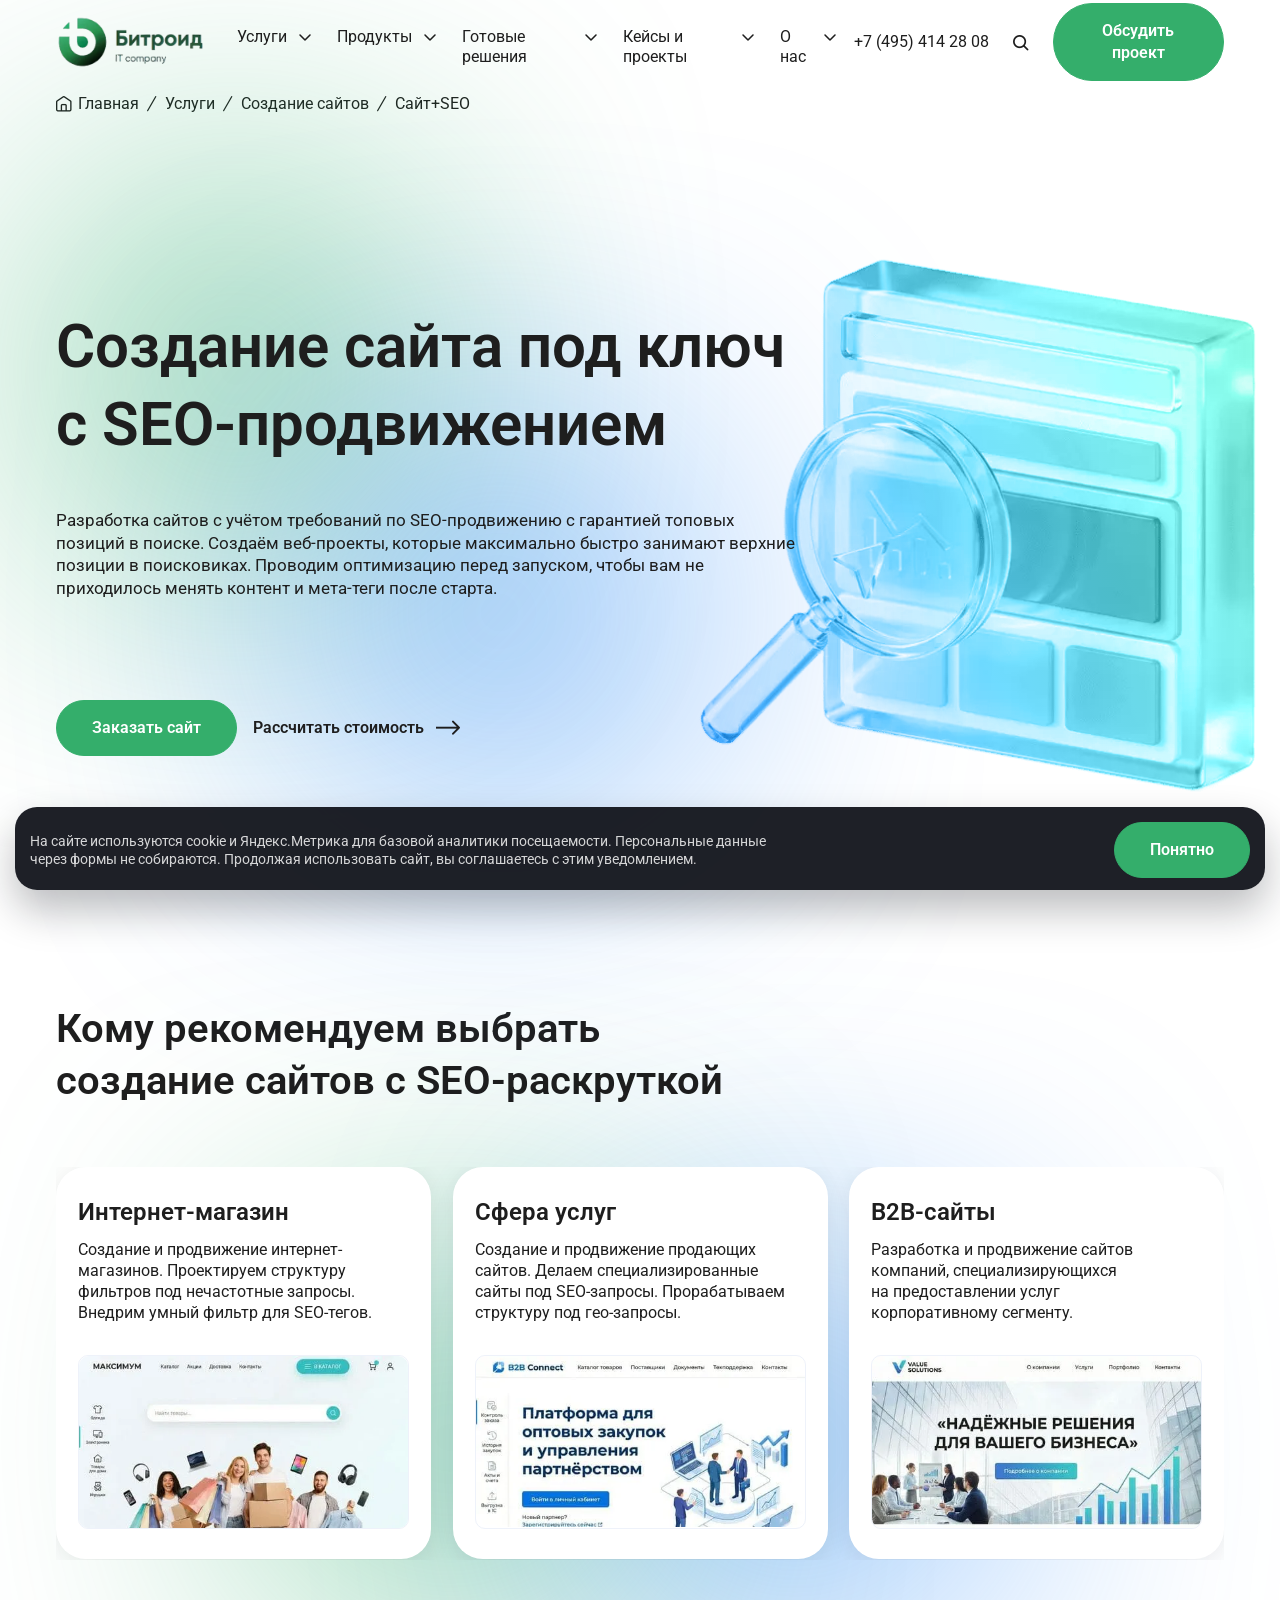
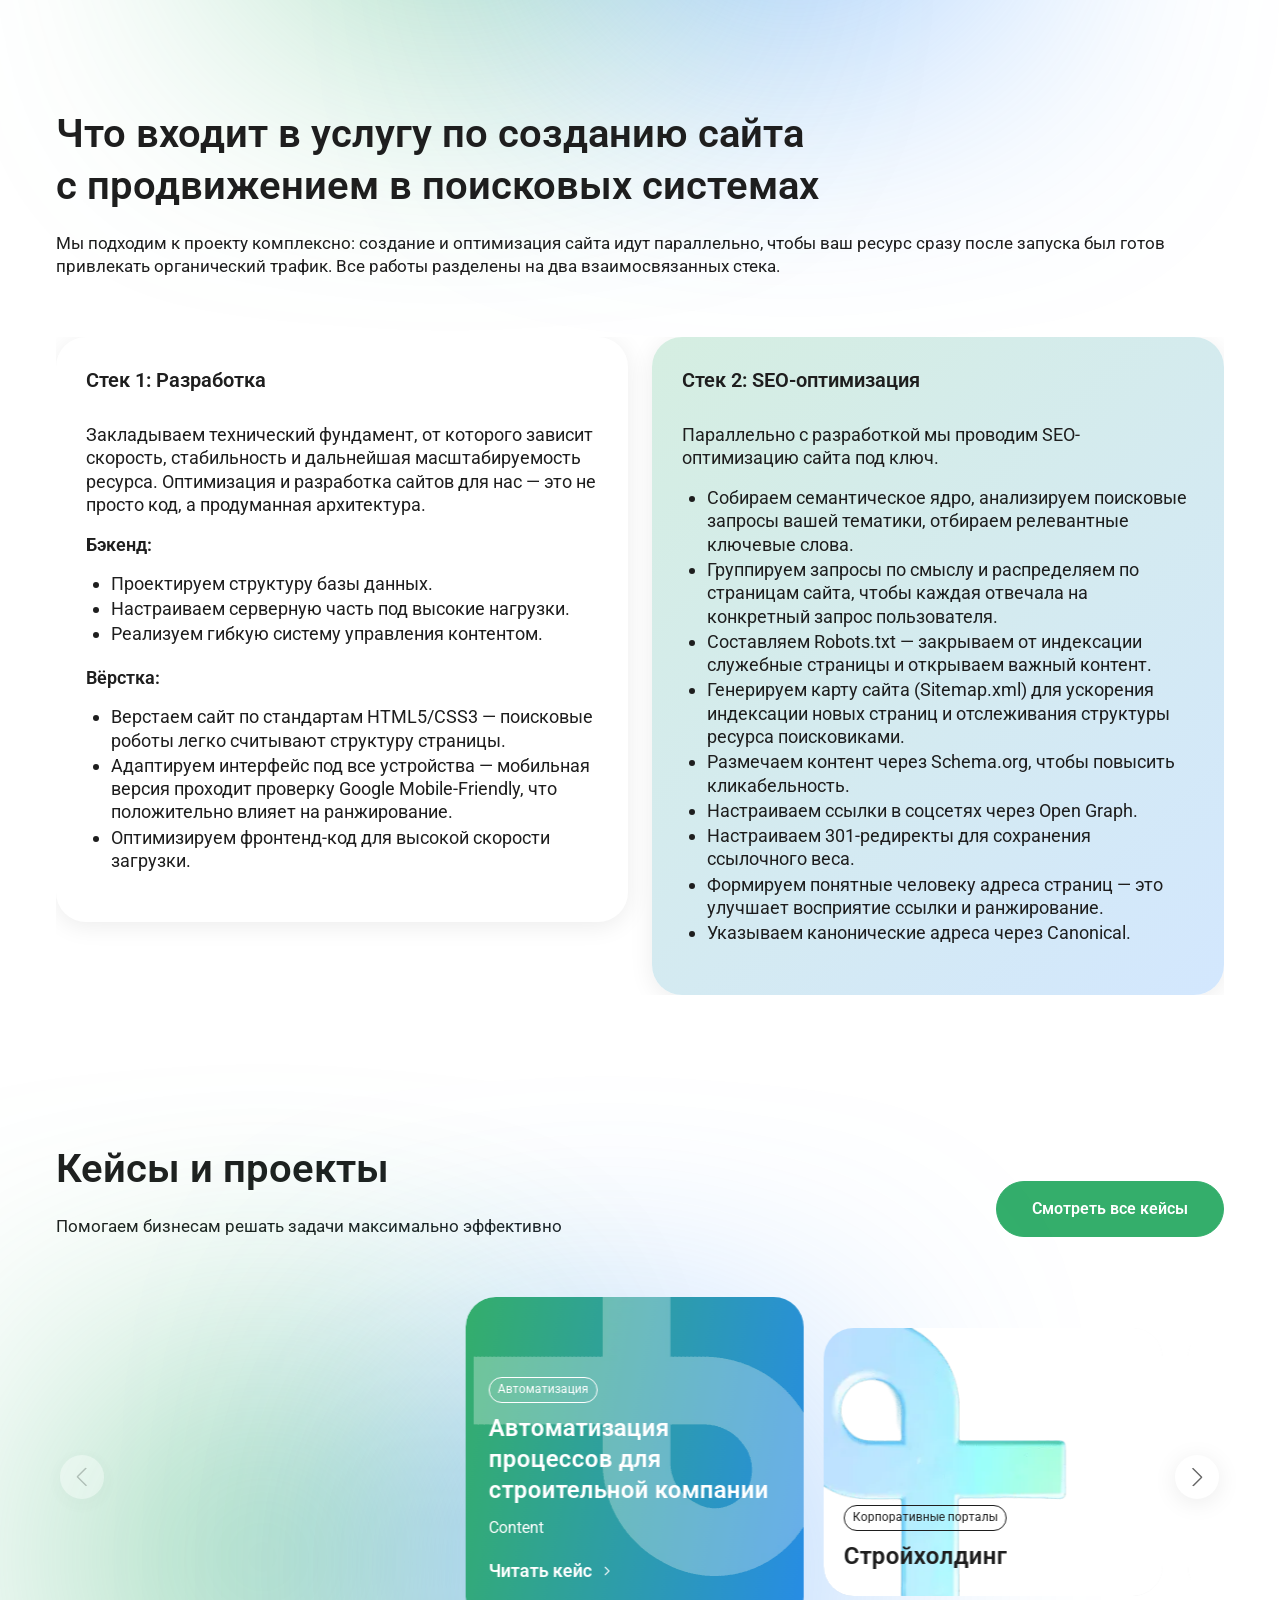
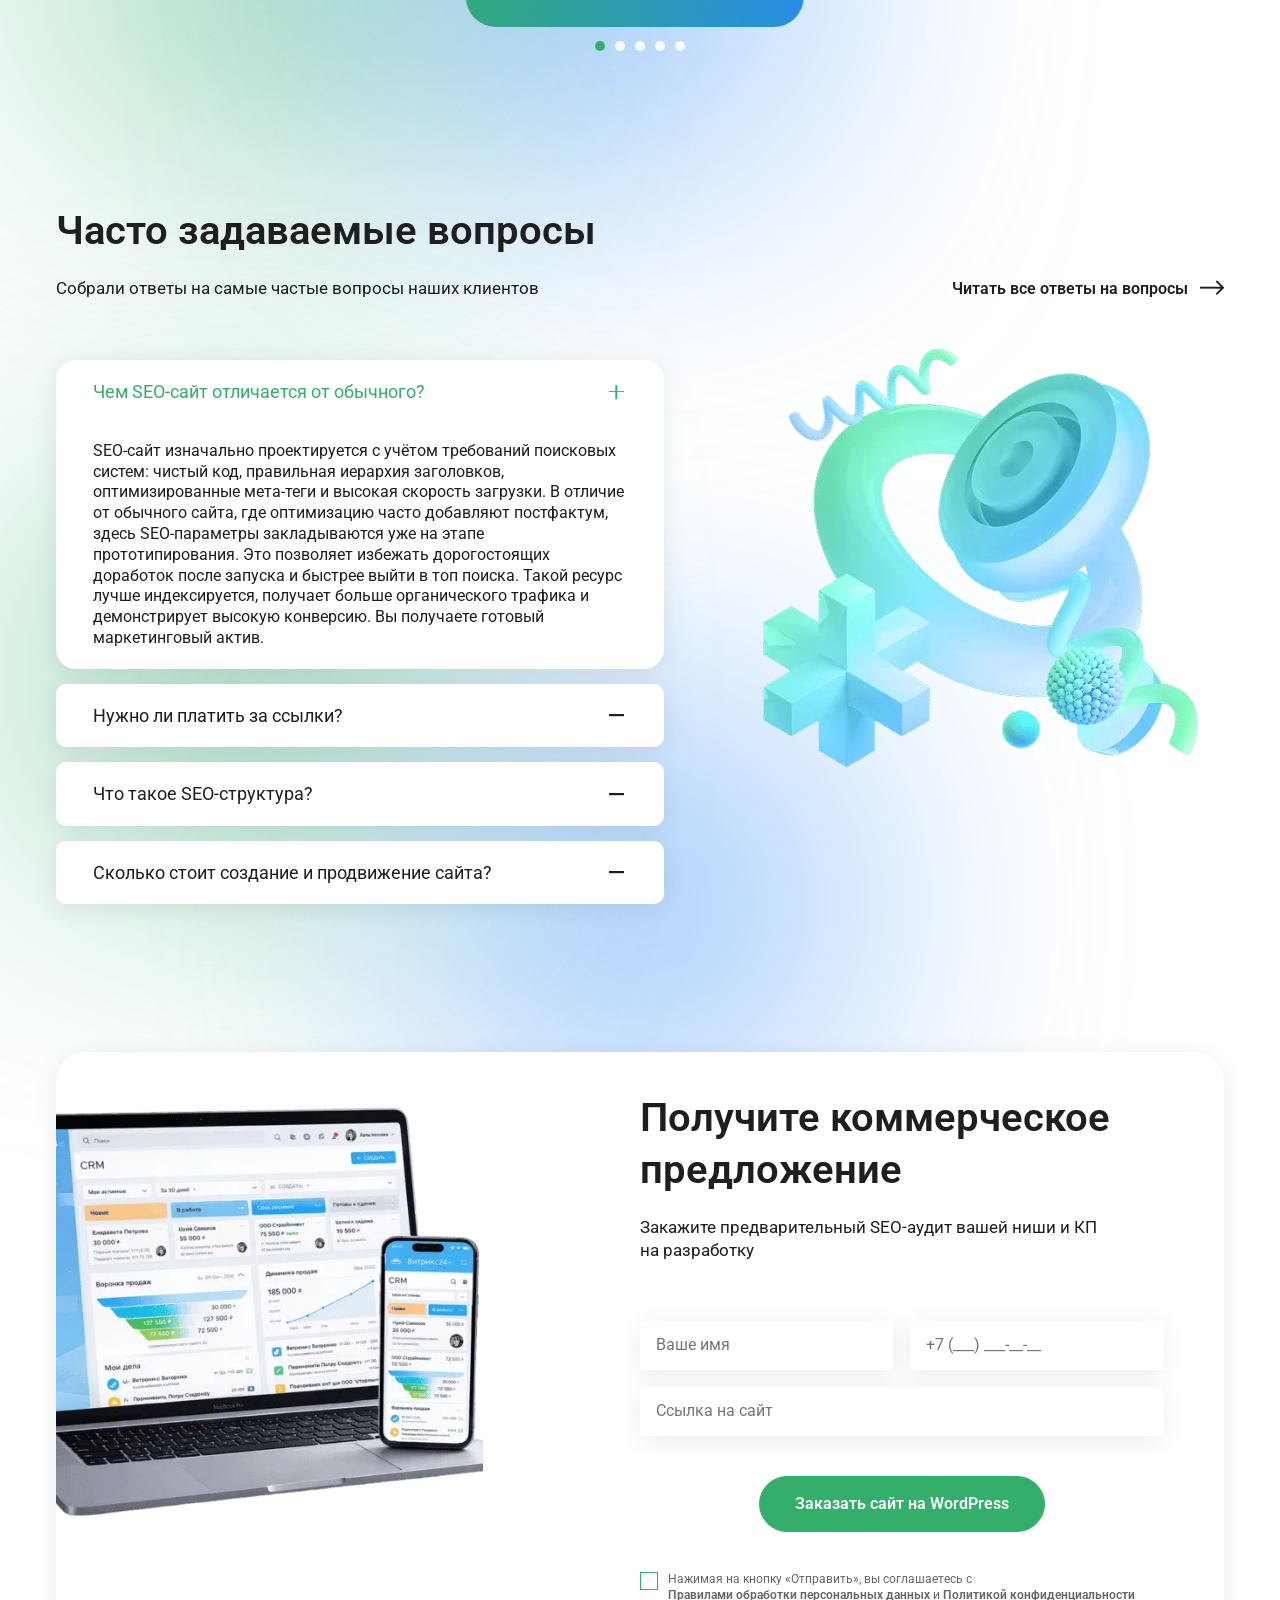
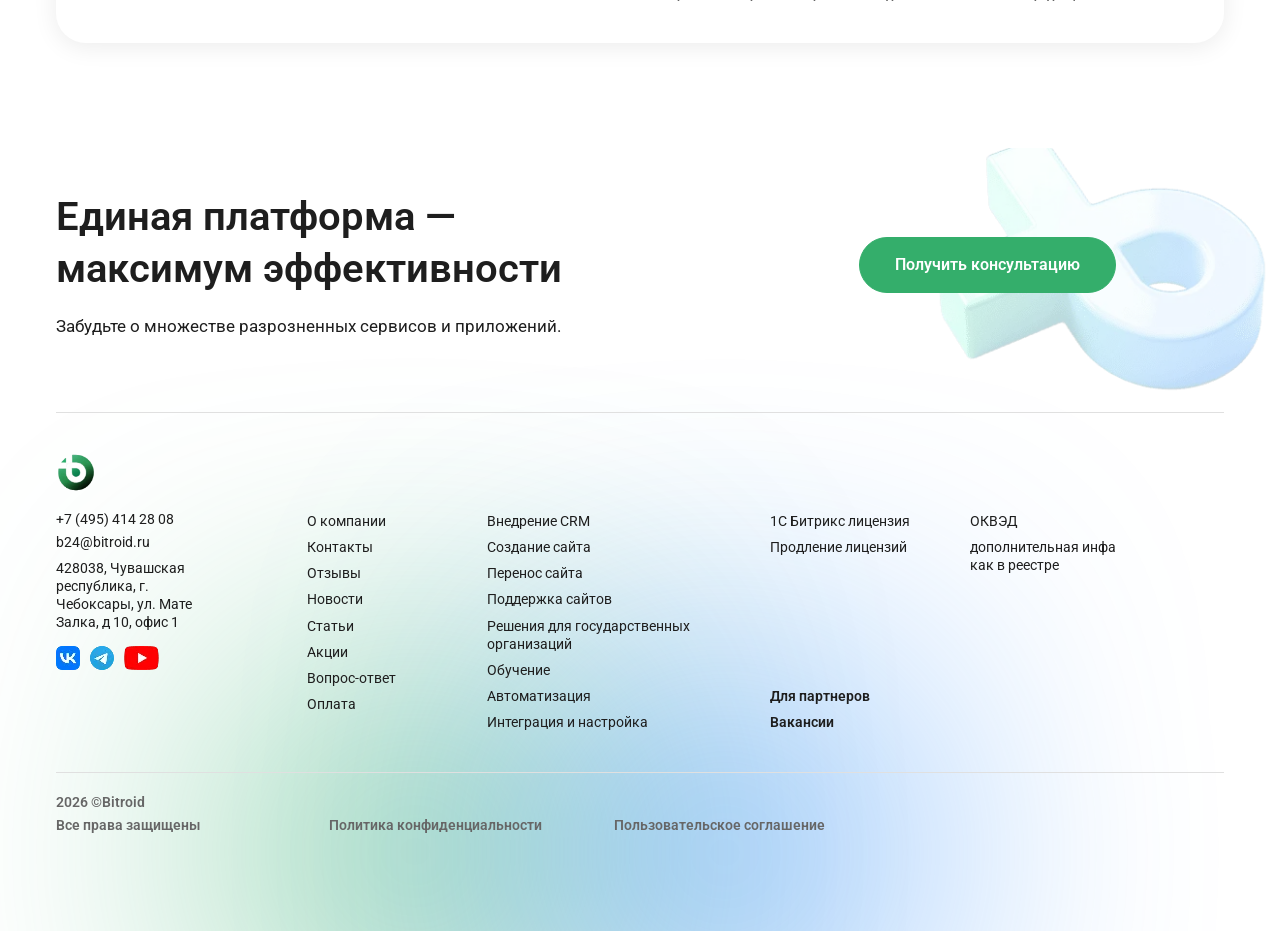
==== commit 03574c01: "Updates" ====
--- a/index.html
+++ b/index.html
@@ -100,8 +100,7 @@
 			flex-direction: row-reverse;
 			justify-content: flex-end;
 			gap: 10px;
-			padding-block: calc(var(--header-height) / 2 - 13px);
-			height: var(--header-height);
+			padding-block: 10px;
 			font-size: 16px;
 			text-decoration: none;
 		}
@@ -298,6 +297,10 @@
 				gap: 24px;
 				background-color: transparent;
 			}
+			.menu__item > a {
+				padding-block: calc(var(--header-height) / 2 - 13px);
+				height: var(--header-height);
+			}
 			.menu__actions {
 				display: none;
 			}
@@ -312,11 +315,11 @@
 		}
 		</style>
 		<style>
-			body{line-height:1.3;-ms-text-size-adjust:100%;-moz-text-size-adjust:100%;-webkit-text-size-adjust:100%;-webkit-font-smoothing:antialiased;-moz-osx-font-smoothing:grayscale}a{display:inline-block;color:inherit;text-decoration:none}a:not([class]){text-decoration-skip-ink:auto}ul li[class]{list-style:none}img{vertical-align:middle;max-width:100%;height:auto}h2{font-weight:inherit;font-size:inherit;text-wrap:balance}p{text-wrap:pretty}img,picture,svg{display:block;border-radius:inherit;max-width:100%}button,input,textarea{background-color:transparent;color:inherit;font-size:inherit;line-height:inherit;font-family:inherit}input,textarea{width:100%}textarea{overflow:auto;resize:vertical}label{display:inline-block}@media (prefers-reduced-motion:reduce){*,::after,::before{animation-duration:0s!important;animation-iteration-count:1!important;scroll-behavior:auto!important}}@media (prefers-reduced-motion:no-preference){html{scroll-behavior:smooth}html{interpolate-size:allow-keywords}}@font-face{font-family:iconfont;font-display:swap;src:url("assets/fonts/iconfont.woff2?656c73d0d8c6ab6226730e0ac9d49685") format("woff2")}[class*="--icon-"]::before{font-family:iconfont}[class*="--icon-separ"]::before{content:"\f101"}[class*="--icon-search"]::before{content:"\f102"}[class*="--icon-home"]::before{content:"\f104"}[class*="--icon-caretdown"]::before{content:"\f106"}[class*="--icon-arrow"]::before{content:"\f107"}:root{--font-family:'Roboto',system-ui,sans-serif;--content-width:1320px;--content-offset:15px;--swiper-pagination-bullet-size:10px;--swiper-pagination-bullet-horizontal-gap:5px;--swiper-pagination-bullet-border-radius:20px;--swiper-pagination-bottom:0;--swiper-pagination-color:#34ae6b;--swiper-pagination-bullet-inactive-color:#ffffff;--swiper-pagination-bullet-inactive-opacity:0.9;--header-height:48px;--min-height-section:calc(100svh - var(--header-height));--text-color:#1e1e1e;--bg-color:#ffffff;--primary-color:#34ae6b;--secondary-color:#2bac68;--accent-color:#2587f9;--light-color:#f0f1f0;--green-main:#2bac68;--black-green:#010803;--color-green-1:#34ae6b;--color-green-2:#298955;--color-white:#fff;--color-blue:#2587f9;--color-deep-grey:#1e1e1e;--color-grey:#666;--color-light-grey:#f8f8f8;--color-white-30:rgba(255, 255, 255, 0.3);--color-ivory:#e0e0e0;--color-error:#d8464d;--color-light-blue:#eef2fa;--color-orange:#cf4b12;accent-color:var(--accent-color);--box-shadow:0 5px 15px var(--secondary-color),0 -5px 15px var(--secondary-color);--box-shadow-hover:0 5px 15px var(--primary-color),0 -5px 15px var(--primary-color);--vk-color:#0077ff;--tg-color:#29a0dc;--wa-color:#25d366;--yt-color:#ff0033}html{accent-color:var(--color-blue)}body{display:flex;position:relative;flex-direction:column;justify-content:start;min-width:320px;min-height:100vh;min-height:100svh;color:var(--text-color);font-weight:400;font-family:var(--font-family);background-color:var(--bg-color);overflow-x:hidden}.wrapper>*{min-width:0}.container,[class*=__container]{margin-right:auto;margin-left:auto;width:min(var(--content-width),100% - var(--content-offset) * 2)}section{position:relative}section:not(:first-of-type){padding-top:clamp(1.875rem,.735rem + 4.86vw,4.688rem);padding-bottom:clamp(1.875rem,.735rem + 4.86vw,4.688rem)}.section-top{display:grid;grid-auto-flow:row;gap:30px}.section__subtitle{font-weight:300;font-size:clamp(.875rem,.789rem + .38vw,1.125rem);line-height:1.3}.ellipses{--size-ellipse:clamp(9.375rem, 5.785rem + 15.96vw, 18.75rem);position:relative}.ellipses::after,.ellipses::before{position:absolute;z-index:-1;filter:blur(clamp(5.313rem,3.996rem + 5.85vw,8.75rem));border-radius:var(--size-ellipse);width:var(--size-ellipse);height:var(--size-ellipse);content:""}.ellipses::before{top:-10%;left:10%;background-color:var(--secondary-color)}.ellipses::after{right:29%;bottom:35%;background-color:var(--color-blue)}.ellipses.ellipses--recomend::before{top:58%;left:54%}.ellipses.ellipses--recomend::after{right:50%;bottom:12%}.swiper{position:relative;max-width:100%}@media (prefers-reduced-motion:no-preference) and (min-width:768px){.reveal{transform:translateY(36px);opacity:0;will-change:transform,opacity}}.index .section-hero{--size-image-hero:clamp(28.125rem, 19.747rem + 37.23vw, 50rem)}@media (min-width:768px){:root{--header-height:74px}.ellipses::after{right:24%;bottom:-1%}.ellipses.ellipses--recomend::before{top:9%;left:19%}.ellipses.ellipses--recomend::after{right:29%;bottom:35%}.index .section-hero{margin-bottom:0}.index .section-hero__grid{grid-template-columns:2fr 1fr}}@media (min-width:1024px){.index .section-hero__title{font-size:55px}}@media (min-width:1280px){.ellipses::before{top:-19%;left:4%}.ellipses.ellipses--recomend::before{top:31%;left:21%}.ellipses.ellipses--recomend::after{right:24%;bottom:-10%}.index .section-hero__title{font-size:60px}}.index .section-hero__subtitle{font-size:clamp(.875rem,.788rem + .38vw,1.125rem)}@media (min-width:600px){.index .section-hero__image .image-wrapper{bottom:-270px}button[type=submit]{grid-row:2}}.index .section-hero__image .image-wrapper img{width:100%;height:100%;object-fit:cover}.index .section-hero__image .image-wrapper::before{position:absolute;transform:rotate(100deg);mix-blend-mode:color;inset:-20px;background:linear-gradient(148deg,#34ae6b 0,#2587f9 100%);content:""}.index .section-recommended .recomend__slider{padding-bottom:30px}.index .section-recommended .recomend__wrapper{display:flex}@media (min-width:768px){.index .section-hero__image .image-wrapper{top:calc(50% - var(--size-image-hero)/ 2);right:calc(clamp(8.625rem,3.536rem + 10.6vw,12.813rem) * -1);bottom:initial}.index .section-recommended .recomend__slider{padding-bottom:0}.index .section-recommended .recomend__slider .swiper-pagination{display:none}.index .section-recommended .recomend__wrapper{flex-direction:column;gap:16px}.index .section-recommended .recomend__slide{flex-shrink:1;height:auto}}@media (min-width:1024px){.index .section-recommended .recomend__wrapper{display:grid;grid-template-columns:repeat(3,1fr);gap:clamp(1rem,-.362rem + 2.13vw,1.5rem)}.index .section-projects__grid .section-projects__link{display:none}}.index .section-faqs .spollers__body{border:0;padding:clamp(1.25rem,.821rem + 1.9vw,2.5rem) 0 0}.spollers__body{border:1px solid #eee;border-radius:5px;padding:20px}:root{--swiper-theme-color:#007aff}:host{position:relative;display:block;margin-left:auto;margin-right:auto;z-index:1}.swiper{margin-left:auto;margin-right:auto;position:relative;overflow:hidden;list-style:none;padding:0;z-index:1;display:block}.swiper-wrapper{position:relative;width:100%;height:100%;z-index:1;display:flex;box-sizing:content-box}.swiper-wrapper{transform:translate3d(0,0,0)}.swiper-slide{flex-shrink:0;width:100%;height:100%;position:relative;display:block}.swiper-pagination{position:absolute;text-align:center;transform:translate3d(0,0,0);z-index:10}&.swiper-pagination-disabled,.swiper-pagination-disabled>&{display:none!important}@media screen and (min-width:992px){.menu__body{margin-right:auto;margin-left:auto;box-shadow:none;background-color:transparent;padding:0;width:auto;max-width:none;height:auto;overflow:initial}}@media screen and (max-width:991.98px){.menu__list{flex-direction:column;gap:30px;background-color:var(--bg-color)}}@media screen and (min-width:992px){.menu__item .submenu{position:absolute;top:110%;left:50%;transform:translateX(-50%);max-width:min(1096px,98vw);min-height:512px}}.menu__item{position:static;margin-bottom:-12px}.menu__item>a{font-weight:400;line-height:1.3}.menu__item>a::before{transform-origin:50% 40%}.menu__item .submenu{--width--sub-menu--list:312px;display:none;flex-direction:column;visibility:hidden;opacity:0;box-shadow:0 4px 25px 0 rgba(1,8,3,.08);border-radius:30px;background:var(--color-white);width:100%;overflow:hidden}.menu__item .submenu-list{display:flex;flex-direction:column;background:linear-gradient(139deg,rgba(43,172,104,.2) 0,rgba(37,135,249,.2) 100%);padding:30px 0 30px 30px;max-width:var(--width--sub-menu--list)}.menu__item .submenu-list__item{display:flex;border-radius:8px 0 0 8px}.menu__item .submenu-list__item-link{padding:10px 20px;width:100%;text-align:left}.menu__item .submenu-list__wrapper{display:flex;position:relative;flex-grow:1}.menu__item .submenu-content{position:absolute;top:0;right:0;bottom:0;visibility:hidden;opacity:0;background:var(--color-white);padding:30px 30px 30px 24px;width:100%;max-width:calc(100% - var(--width--sub-menu--list))}.menu__item .submenu-content.is-open{display:grid;grid-template-columns:repeat(2,1fr);align-content:flex-start;gap:30px;visibility:visible;opacity:1}.menu__item .submenu-content__title{margin-bottom:16px;color:var(--color-deep-grey);font-weight:600;font-size:16px}.menu__item .submenu-content__list.grid--list{display:grid;grid-template-columns:repeat(2,1fr);gap:16px}.menu__item .submenu-content__list-item{display:block;border-radius:20px;background-color:rgba(255,255,255,.05)}.menu__item .submenu-content__block{display:flex;position:relative;grid-column:1;flex-direction:column;align-items:flex-start;z-index:1}.menu__item .submenu-content__link{display:flex;flex-direction:column;align-items:center;gap:12px;box-shadow:0 4px 25px 0 rgba(1,8,3,.08);border:1px solid transparent;border-radius:10px;background:var(--color-white);padding:20px}.menu__item .submenu-content__link-img{display:flex;justify-content:center;align-items:center;width:116px;height:70px;overflow:hidden}.menu__item .submenu-content__link-img img{width:100%;height:100%;object-fit:contain}.menu__item .submenu-content__advantages{position:relative;grid-row:1/3;grid-column:2;align-self:flex-start;z-index:4;border-radius:16px;background:var(--color-light-grey);padding:28px 18px 28px 20px;color:#000;font-weight:400;font-size:16px;line-height:1.3}.menu__item .submenu-content__decor{position:absolute;right:-150px;bottom:-150px;background-position:center;background-size:auto;background-repeat:no-repeat;width:512px;height:512px}.menu__item .submenu-content__decor::before{position:absolute;transform:rotate(100deg);z-index:0;mix-blend-mode:color;inset:-20px;background:linear-gradient(230deg,#34ae6b 15%,#2587f9 90%);content:""}.menu__item .submenu-content__full .submenu-content__block{display:flex;position:relative;grid-column:1;flex-direction:column;align-items:flex-start;z-index:1}.menu__item .submenu-content__full .submenu-content__block.block--span{grid-row:2;grid-column:1/3;flex-direction:row}.menu__item .submenu-content__full .submenu-content__block.block--span~.submenu-content__block{grid-row:1}.menu__item .submenu-content__full .submenu-content__block:nth-of-type(3){grid-column:2}.menu__item .submenu-content__full .submenu-content__block:nth-of-type(4){grid-row:1;grid-column:3}.menu__item .submenu-content__full .submenu-content__block:nth-of-type(5){grid-row:1;grid-column:4}.menu__item .submenu-content__full .submenu-content__advantages{grid-row:2/4;grid-column:3/5;align-self:flex-end}.menu__actions{display:flex;justify-content:space-between;align-items:center;margin-top:auto}.icon-menu span,.icon-menu::after,.icon-menu::before{position:absolute;right:0;background-color:var(--text-color);width:100%;height:2px;content:""}.icon-menu::before{top:0}.icon-menu::after{bottom:0}.icon-menu span{top:calc(50% - 1px)}@media screen and (min-width:992px){.icon-menu{display:none}}.menu-overlay{position:fixed;visibility:hidden;opacity:0;z-index:400;inset:0;background:rgba(0,0,0,.2)}.header{--size-logo:159px;position:absolute;top:0;right:0;left:0;z-index:600;background-color:transparent;padding-top:10px;width:100%;color:var(--text-color)}.header__logo{display:flex;flex-direction:row;align-items:center}.header__logo img{width:var(--size-logo)}@media (min-width:1280px){.header__actions .link-phone{display:block}}@media screen and (min-width:1200px){.header__actions .header__button{display:flex}}input[type=email],input[type=tel],input[type=text],textarea{-webkit-appearance:none;-moz-appearance:none;appearance:none}.input{display:block;border:1px solid #cecbcb;border-radius:10px;padding:10px;width:100%;caret-color:inherit}textarea.input{resize:vertical}label{display:flex;position:relative;flex-direction:column;align-self:start;gap:10px}button[type=submit]{justify-self:start}[data-fls-form]{display:grid;gap:15px}.button{--btn-color:var(--color-white);--btn-bg-color:var(--color-green-1);--btn-border-color:var(--color-green-1)}.header__search{display:flex;position:relative;align-self:stretch;z-index:10}.header__search .search-input{top:50%;right:20px;transform:translateY(-50%);border:none;padding:5px}.header__search #search-button{border:none;background:0 0}.header__search #search-button::before{margin-top:5px}.cookie-banner{display:none;position:fixed;right:15px;bottom:10px;left:15px;z-index:80;box-shadow:0 20px 40px rgba(16,19,26,.28);border-radius:22px;background:rgba(16,19,26,.94);padding:15px 15px 12px;color:#fff}.cookie-banner-inner{display:flex;flex-wrap:wrap;justify-content:space-between;align-items:center;gap:18px}.cookie-banner p{margin:0;max-width:760px;color:rgba(255,255,255,.82);font-size:14px}.breadcrumbs{position:relative;z-index:1}.breadcrumbs__item{color:var(--text-color)}.breadcrumbs__separator{display:flex;align-items:center;margin-top:0;width:auto;height:100%}.breadcrumbs a,.breadcrumbs p{margin:0;font-weight:400}.breadcrumbs a,.breadcrumbs p{font-family:var(--font-family)}.breadcrumbs a{color:var(--text-color);text-underline-offset:5px}body::after{position:fixed;top:0;left:0;opacity:0;z-index:149;background-color:rgba(0,0,0,.5);width:100%;height:100%;content:""}[data-fls-popup]{position:fixed;top:0;right:0;bottom:0;left:0;visibility:hidden;padding:30px 10px}[data-fls-popup-wrapper]{display:flex;display:flex;flex:1 1 auto;flex-direction:column;justify-content:center;align-items:center;align-items:center;width:100%;min-height:100%}[data-fls-popup-body]{display:flex;flex-direction:column;gap:25px;transform:scale(0);visibility:hidden;border-radius:20px;background-color:#eee;padding:20px;width:100%;max-width:900px}.popup__header{display:flex;align-items:flex-start;gap:20px}.popup__title{flex:auto;font-weight:500;font-size:20px;text-align:center}[data-fls-popup-close]{margin-left:auto}[data-fls-popup-close] svg{flex-shrink:0;width:25px;height:25px}.popup__content button[type=submit]{align-self:center}@media (min-width:600px){[data-fls-form]{grid-auto-flow:column}.popup__content form{grid-auto-flow:column}.popup__content button[type=submit]{grid-row:3;grid-column:1}}
+			body{line-height:1.3;-ms-text-size-adjust:100%;-moz-text-size-adjust:100%;-webkit-text-size-adjust:100%;-webkit-font-smoothing:antialiased;-moz-osx-font-smoothing:grayscale}a{display:inline-block;color:inherit;text-decoration:none}a:not([class]){text-decoration-skip-ink:auto}ul li[class]{list-style:none}img{vertical-align:middle;max-width:100%;height:auto}h2{font-weight:inherit;font-size:inherit;text-wrap:balance}p{text-wrap:pretty}img,picture,svg{display:block;border-radius:inherit;max-width:100%}button,input,textarea{background-color:transparent;color:inherit;font-size:inherit;line-height:inherit;font-family:inherit}input,textarea{width:100%}textarea{overflow:auto;resize:vertical}label{display:inline-block}@media (prefers-reduced-motion:reduce){*,::after,::before{animation-duration:0s!important;animation-iteration-count:1!important;scroll-behavior:auto!important}}@media (prefers-reduced-motion:no-preference){html{scroll-behavior:smooth}html{interpolate-size:allow-keywords}}@font-face{font-family:iconfont;font-display:swap;src:url("assets/fonts/iconfont.woff2?656c73d0d8c6ab6226730e0ac9d49685") format("woff2")}[class*="--icon-"]::before{font-family:iconfont}[class*="--icon-separ"]::before{content:"\f101"}[class*="--icon-search"]::before{content:"\f102"}[class*="--icon-home"]::before{content:"\f104"}[class*="--icon-caretdown"]::before{content:"\f106"}[class*="--icon-arrow"]::before{content:"\f107"}:root{--font-family:'Roboto',system-ui,sans-serif;--content-width:1320px;--content-offset:clamp(0.938rem, -0.717rem + 7.35vw, 2.813rem);--swiper-pagination-bullet-size:10px;--swiper-pagination-bullet-horizontal-gap:5px;--swiper-pagination-bullet-border-radius:20px;--swiper-pagination-bottom:0;--swiper-pagination-color:#34ae6b;--swiper-pagination-bullet-inactive-color:#ffffff;--swiper-pagination-bullet-inactive-opacity:0.9;--header-height:48px;--min-height-section:calc(100svh - var(--header-height));--text-color:#1e1e1e;--bg-color:#ffffff;--primary-color:#34ae6b;--secondary-color:#2bac68;--accent-color:#2587f9;--light-color:#f0f1f0;--green-main:#2bac68;--black-green:#010803;--color-green-1:#34ae6b;--color-green-2:#298955;--color-white:#fff;--color-blue:#2587f9;--color-deep-grey:#1e1e1e;--color-grey:#666;--color-light-grey:#f8f8f8;--color-white-30:rgba(255, 255, 255, 0.3);--color-ivory:#e0e0e0;--color-error:#d8464d;--color-light-blue:#eef2fa;--color-orange:#cf4b12;accent-color:var(--accent-color);--box-shadow:0 5px 15px var(--secondary-color),0 -5px 15px var(--secondary-color);--box-shadow-hover:0 5px 15px var(--primary-color),0 -5px 15px var(--primary-color);--vk-color:#0077ff;--tg-color:#29a0dc;--wa-color:#25d366;--yt-color:#ff0033}html{accent-color:var(--color-blue)}body{display:flex;position:relative;flex-direction:column;justify-content:start;min-width:320px;min-height:100vh;min-height:100svh;color:var(--text-color);font-weight:400;font-family:var(--font-family);background-color:var(--bg-color);overflow-x:hidden}.wrapper>*{min-width:0}.container,[class*=__container]{margin-right:auto;margin-left:auto;width:min(var(--content-width),100% - var(--content-offset) * 2)}section{position:relative}section:not(:first-of-type){padding-top:clamp(1.875rem,.735rem + 4.86vw,4.688rem);padding-bottom:clamp(1.875rem,.735rem + 4.86vw,4.688rem)}.section-top{display:grid;grid-auto-flow:row;gap:30px}.section__subtitle{font-weight:300;font-size:clamp(.875rem,.789rem + .38vw,1.125rem);line-height:1.3}.ellipses{--size-ellipse:clamp(9.375rem, 5.785rem + 15.96vw, 18.75rem);position:relative}.ellipses::after,.ellipses::before{position:absolute;z-index:-1;filter:blur(clamp(5.313rem,3.996rem + 5.85vw,8.75rem));border-radius:var(--size-ellipse);width:var(--size-ellipse);height:var(--size-ellipse);content:""}.ellipses::before{top:-10%;left:10%;background-color:var(--secondary-color)}.ellipses::after{right:29%;bottom:35%;background-color:var(--color-blue)}.ellipses.ellipses--recomend::before{top:58%;left:54%}.ellipses.ellipses--recomend::after{right:50%;bottom:12%}.swiper{position:relative;max-width:100%}@media (prefers-reduced-motion:no-preference) and (min-width:768px){.reveal{transform:translateY(36px);opacity:0;will-change:transform,opacity}}.index .section-hero{--size-image-hero:clamp(28.125rem, 19.747rem + 37.23vw, 50rem)}@media (min-width:768px){:root{--header-height:74px;--content-offset:clamp(2.813rem, 1.741rem + 2.23vw, 3.75rem)}.ellipses::after{right:24%;bottom:-1%}.ellipses.ellipses--recomend::before{top:9%;left:19%}.ellipses.ellipses--recomend::after{right:29%;bottom:35%}.index .section-hero{margin-bottom:0}.index .section-hero__grid{grid-template-columns:2fr 1fr}}@media (min-width:1024px){.index .section-hero__title{font-size:55px}}@media (min-width:1280px){.ellipses::before{top:-19%;left:4%}.ellipses.ellipses--recomend::before{top:31%;left:21%}.ellipses.ellipses--recomend::after{right:24%;bottom:-10%}.index .section-hero__title{font-size:60px}}.index .section-hero__subtitle{font-size:clamp(.875rem,.788rem + .38vw,1.125rem)}@media (min-width:600px){.index .section-hero__image .image-wrapper{bottom:-270px}button[type=submit]{grid-row:2}}.index .section-hero__image .image-wrapper img{width:100%;height:100%;object-fit:cover}.index .section-hero__image .image-wrapper::before{position:absolute;transform:rotate(100deg);mix-blend-mode:color;inset:-20px;background:linear-gradient(148deg,#34ae6b 0,#2587f9 100%);content:""}.index .section-recommended .recomend__slider{padding-bottom:30px}.index .section-recommended .recomend__wrapper{display:flex}@media (min-width:768px){.index .section-hero__image .image-wrapper{top:calc(50% - var(--size-image-hero)/ 2);right:calc(clamp(8.625rem,3.536rem + 10.6vw,12.813rem) * -1);bottom:initial}.index .section-recommended .recomend__slider{padding-bottom:0}.index .section-recommended .recomend__slider .swiper-pagination{display:none}.index .section-recommended .recomend__wrapper{flex-direction:column;gap:16px}.index .section-recommended .recomend__slide{flex-shrink:1;height:auto}}@media (min-width:1024px){.index .section-recommended .recomend__wrapper{display:grid;grid-template-columns:repeat(3,1fr);gap:clamp(1rem,-.362rem + 2.13vw,1.5rem)}.index .section-projects__grid .section-projects__link{display:none}}.index .section-faqs .spollers__body{border:0;padding:clamp(1.25rem,.821rem + 1.9vw,2.5rem) 0 0}.spollers__body{border:1px solid #eee;border-radius:5px;padding:20px}:root{--swiper-theme-color:#007aff}:host{position:relative;display:block;margin-left:auto;margin-right:auto;z-index:1}.swiper{margin-left:auto;margin-right:auto;position:relative;overflow:hidden;list-style:none;padding:0;z-index:1;display:block}.swiper-wrapper{position:relative;width:100%;height:100%;z-index:1;display:flex;box-sizing:content-box}.swiper-wrapper{transform:translate3d(0,0,0)}.swiper-slide{flex-shrink:0;width:100%;height:100%;position:relative;display:block}.swiper-pagination{position:absolute;text-align:center;transform:translate3d(0,0,0);z-index:10}&.swiper-pagination-disabled,.swiper-pagination-disabled>&{display:none!important}@media screen and (min-width:992px){.menu__body{margin-right:auto;margin-left:auto;box-shadow:none;background-color:transparent;padding:0;width:auto;max-width:none;height:auto;overflow:initial}}@media screen and (max-width:991.98px){.menu__list{flex-direction:column;gap:30px;background-color:var(--bg-color)}}.menu__item{position:relative}@media screen and (min-width:992px){.menu__item{position:static;margin-bottom:-12px}}.menu__item>a{font-weight:400;line-height:1.3}.menu__item>a::before{transform-origin:50% 40%}.menu__item .submenu{--width--sub-menu--list:312px;display:none;flex-direction:column;visibility:hidden;opacity:0;box-shadow:0 4px 25px 0 rgba(1,8,3,.08);border-radius:30px;background:var(--color-white);width:100%;overflow:hidden}.menu__item .submenu-list{display:flex;flex-direction:column;gap:8px}@media screen and (min-width:992px){.menu__item .submenu{position:absolute;top:110%;left:50%;transform:translateX(-50%);max-width:min(1096px,98vw);min-height:512px}.menu__item .submenu-list{gap:0;background:linear-gradient(139deg,rgba(43,172,104,.2) 0,rgba(37,135,249,.2) 100%);padding:30px 0 30px 30px;max-width:var(--width--sub-menu--list)}}.menu__item .submenu-list__item{display:flex;border-radius:8px 0 0 8px}.menu__item .submenu-list__item-link{padding:10px 20px;width:100%;text-align:left}.menu__item .submenu-list__wrapper{display:flex;position:relative;flex-grow:1}.menu__item .submenu-content{position:fixed;top:var(--header-height);right:-100%;bottom:0;visibility:hidden;opacity:0;background:var(--color-white);padding:30px 30px 30px 24px;width:100%}@media screen and (min-width:992px){.menu__item .submenu-content{position:absolute;top:0;right:0;max-width:calc(100% - var(--width--sub-menu--list))}}.menu__item .submenu-content.is-open{display:grid;grid-template-columns:repeat(2,1fr);align-content:flex-start;gap:30px;visibility:visible;opacity:1}.menu__item .submenu-content__title{margin-bottom:16px;color:var(--color-deep-grey);font-weight:600;font-size:16px}.menu__item .submenu-content__list.grid--list{display:grid;grid-template-columns:repeat(2,1fr);gap:16px}.menu__item .submenu-content__list-item{display:block;border-radius:20px;background-color:rgba(255,255,255,.05)}.menu__item .submenu-content__block{display:flex;position:relative;grid-column:1;flex-direction:column;align-items:flex-start;z-index:1}.menu__item .submenu-content__link{display:flex;flex-direction:column;align-items:center;gap:12px;box-shadow:0 4px 25px 0 rgba(1,8,3,.08);border:1px solid transparent;border-radius:10px;background:var(--color-white);padding:20px}.menu__item .submenu-content__link-img{display:flex;justify-content:center;align-items:center;width:116px;height:70px;overflow:hidden}.menu__item .submenu-content__link-img img{width:100%;height:100%;object-fit:contain}.menu__item .submenu-content__advantages{position:relative;grid-row:1/3;grid-column:2;align-self:flex-start;z-index:4;border-radius:16px;background:var(--color-light-grey);padding:28px 18px 28px 20px;color:#000;font-weight:400;font-size:16px;line-height:1.3}.menu__item .submenu-content__decor{position:absolute;right:-150px;bottom:-150px;background-position:center;background-size:auto;background-repeat:no-repeat;width:512px;height:512px}.menu__item .submenu-content__decor::before{position:absolute;transform:rotate(100deg);z-index:0;mix-blend-mode:color;inset:-20px;background:linear-gradient(230deg,#34ae6b 15%,#2587f9 90%);content:""}.menu__item .submenu-content__full .submenu-content__block{display:flex;position:relative;grid-column:1;flex-direction:column;align-items:flex-start;z-index:1}.menu__item .submenu-content__full .submenu-content__block.block--span{grid-row:2;grid-column:1/3;flex-direction:row}.menu__item .submenu-content__full .submenu-content__block.block--span~.submenu-content__block{grid-row:1}.menu__item .submenu-content__full .submenu-content__block:nth-of-type(3){grid-column:2}.menu__item .submenu-content__full .submenu-content__block:nth-of-type(4){grid-row:1;grid-column:3}.menu__item .submenu-content__full .submenu-content__block:nth-of-type(5){grid-row:1;grid-column:4}.menu__item .submenu-content__full .submenu-content__advantages{grid-row:2/4;grid-column:3/5;align-self:flex-end}.menu__actions{display:flex;justify-content:space-between;align-items:center;margin-top:auto}.icon-menu span,.icon-menu::after,.icon-menu::before{position:absolute;right:0;background-color:var(--text-color);width:100%;height:2px;content:""}.icon-menu::before{top:0}.icon-menu::after{bottom:0}.icon-menu span{top:calc(50% - 1px)}@media screen and (min-width:992px){.icon-menu{display:none}}.menu-overlay{position:fixed;visibility:hidden;opacity:0;z-index:400;inset:0;background:rgba(0,0,0,.2)}.header{--size-logo:159px;position:absolute;top:0;right:0;left:0;z-index:600;background-color:transparent;padding-top:10px;width:100%;color:var(--text-color)}.header__logo{display:flex;flex-direction:row;align-items:center}.header__logo img{width:var(--size-logo)}@media (min-width:1280px){.header__actions .link-phone{display:block}}@media screen and (min-width:1200px){.header__actions .header__button{display:flex}}input[type=email],input[type=tel],input[type=text],textarea{-webkit-appearance:none;-moz-appearance:none;appearance:none}.input{display:block;border:1px solid #cecbcb;border-radius:10px;padding:10px;width:100%;caret-color:inherit}textarea.input{resize:vertical}label{display:flex;position:relative;flex-direction:column;align-self:start;gap:10px}button[type=submit]{justify-self:start}[data-fls-form]{display:grid;gap:15px}.button{--btn-color:var(--color-white);--btn-bg-color:var(--color-green-1);--btn-border-color:var(--color-green-1)}.header__search{display:flex;position:relative;align-self:stretch;z-index:10}.header__search .search-input{top:50%;right:20px;transform:translateY(-50%);border:none;padding:5px}.header__search #search-button{border:none;background:0 0}.header__search #search-button::before{margin-top:5px}.cookie-banner{display:none;position:fixed;right:15px;bottom:10px;left:15px;z-index:80;box-shadow:0 20px 40px rgba(16,19,26,.28);border-radius:22px;background:rgba(16,19,26,.94);padding:15px 15px 12px;color:#fff}.cookie-banner-inner{display:flex;flex-wrap:wrap;justify-content:space-between;align-items:center;gap:18px}.cookie-banner p{margin:0;max-width:760px;color:rgba(255,255,255,.82);font-size:14px}.breadcrumbs{position:relative;z-index:1}.breadcrumbs__item{color:var(--text-color)}.breadcrumbs__separator{display:flex;align-items:center;margin-top:0;width:auto;height:100%}.breadcrumbs a,.breadcrumbs p{margin:0;font-weight:400}.breadcrumbs a,.breadcrumbs p{font-family:var(--font-family)}.breadcrumbs a{color:var(--text-color);text-underline-offset:5px}body::after{position:fixed;top:0;left:0;opacity:0;z-index:149;background-color:rgba(0,0,0,.5);width:100%;height:100%;content:""}[data-fls-popup]{position:fixed;top:0;right:0;bottom:0;left:0;visibility:hidden;padding:30px 10px}[data-fls-popup-wrapper]{display:flex;display:flex;flex:1 1 auto;flex-direction:column;justify-content:center;align-items:center;align-items:center;width:100%;min-height:100%}[data-fls-popup-body]{display:flex;flex-direction:column;gap:25px;transform:scale(0);visibility:hidden;border-radius:20px;background-color:#eee;padding:20px;width:100%;max-width:900px}.popup__header{display:flex;align-items:flex-start;gap:20px}.popup__title{flex:auto;font-weight:500;font-size:20px;text-align:center}[data-fls-popup-close]{margin-left:auto}[data-fls-popup-close] svg{flex-shrink:0;width:25px;height:25px}.popup__content button[type=submit]{align-self:center}@media (min-width:600px){[data-fls-form]{grid-auto-flow:column}.popup__content form{grid-auto-flow:column}.popup__content button[type=submit]{grid-row:3;grid-column:1}}
 		</style>
-		<script type="module" crossorigin="" src="./js/app.min.js?v=1777981938007"></script>
-		<link rel="modulepreload" crossorigin="" href="./js/app2.min.js?v=1777981938007">
-		<link rel="stylesheet" crossorigin="" href="./css/app.min.css?v=1777981938007" media="print" onload="this.media='all'">
+		<script type="module" crossorigin="" src="./js/app.min.js?v=1777984777879"></script>
+		<link rel="modulepreload" crossorigin="" href="./js/app2.min.js?v=1777984777879">
+		<link rel="stylesheet" crossorigin="" href="./css/app.min.css?v=1777984777879" media="print" onload="this.media='all'">
 	</head>
 	<body>
 		<div class="wrapper">
@@ -433,9 +436,7 @@
 													</div>
 												</li>
 												<li class="submenu-list__item has-submenu" aria-expanded="false">
-													<div class="submenu-list__item-wrapper">
-														<button class="submenu-list__item-link js-dropdown-trigger">Перенос сайта</button>
-													</div>
+													<button class="submenu-list__item-link js-dropdown-trigger">Перенос сайта</button>
 													<div class="submenu-content js-dropdown submenu-content__full" aria-hidden="true">
 														<div class="submenu-content__block">
 															<div class="submenu-content__title">С бесплатной CMS</div>
@@ -1242,7 +1243,7 @@
 			</div>
 		</div>
 		<noscript>
-			<link rel="stylesheet" crossorigin="" href="./css/app.min.css?v=1777981938007">
+			<link rel="stylesheet" crossorigin="" href="./css/app.min.css?v=1777984777879">
 		</noscript>
 	</body>
 </html>
--- a/css/app.min.css
+++ b/css/app.min.css
@@ -1 +1 @@
-@charset "UTF-8";*{border:0;margin:0;padding:0}*,:after,:before{box-sizing:border-box}:after,:before{display:inline-block}html{height:100%}body{line-height:1.3;-ms-text-size-adjust:100%;-moz-text-size-adjust:100%;-webkit-text-size-adjust:100%;-webkit-font-smoothing:antialiased;-moz-osx-font-smoothing:grayscale}button,option,select{cursor:pointer}a{color:inherit;display:inline-block;text-decoration:none}a:not([class]){text-decoration-skip-ink:auto}ul li[class]{list-style:none}img{height:auto;max-width:100%;vertical-align:middle}h1,h2,h3,h4,h5,h6{font-size:inherit;font-weight:inherit;text-wrap:balance}p{text-wrap:pretty;&:not(:last-of-type){margin-bottom:1em}}address{font-style:normal}canvas,img,picture,svg,video{border-radius:inherit;display:block;max-width:100%}svg *{transition-property:fill,stroke}button,input,textarea{background-color:transparent;color:inherit;font-family:inherit;font-size:inherit;line-height:inherit}input,textarea{width:100%}textarea{overflow:auto;resize:vertical}label{display:inline-block}[id^=imedium-],[id^=ismall-],[id^=large-],[id^=medium-],[id^=txtblock-]{display:none!important}@font-face{font-display:swap;font-family:Roboto;font-style:normal;font-weight:600;src:url(../assets/fonts/Roboto-SemiBold.woff2) format("woff2")}@font-face{font-display:swap;font-family:Roboto;font-style:normal;font-weight:400;src:url(../assets/fonts/Roboto-Regular.woff2) format("woff2")}@font-face{font-display:swap;font-family:Roboto;font-style:normal;font-weight:500;src:url(../assets/fonts/Roboto-Medium.woff2) format("woff2")}@font-face{font-display:swap;font-family:Roboto;font-style:normal;font-weight:700;src:url(../assets/fonts/Roboto-Bold.woff2) format("woff2")}@font-face{font-display:swap;font-family:Roboto;font-style:normal;font-weight:900;src:url(../assets/fonts/Roboto-Black.woff2) format("woff2")}@font-face{font-display:swap;font-family:iconfont;src:url(../assets/fonts/iconfont.woff2?656c73d0d8c6ab6226730e0ac9d49685) format("woff2")}[class*="--icon-"]:before{font-family:iconfont}[class*="--icon-separ"]:before{content:"\f101"}[class*="--icon-search"]:before{content:"\f102"}[class*="--icon-plus"]:before{content:"\f103"}[class*="--icon-home"]:before{content:"\f104"}[class*="--icon-close"]:before{content:"\f105"}[class*="--icon-caretdown"]:before{content:"\f106"}[class*="--icon-arrow"]:before{content:"\f107"}:root{--font-family:"Roboto",system-ui,sans-serif;--content-width:82.5rem;--content-offset:0.9375rem;--swiper-pagination-bullet-size:0.625rem;--swiper-pagination-bullet-horizontal-gap:0.3125rem;--swiper-pagination-bullet-border-radius:1.25rem;--swiper-pagination-bottom:0;--swiper-pagination-color:#34ae6b;--swiper-pagination-bullet-inactive-color:#fff;--swiper-pagination-bullet-inactive-opacity:0.9;--header-height:3rem;--min-height-section:calc(100svh - var(--header-height));--text-color:#1e1e1e;--bg-color:#fff;--primary-color:#34ae6b;--secondary-color:#2bac68;--accent-color:#2587f9;--light-color:#f0f1f0;--green-main:#2bac68;--black-green:#010803;--color-green-1:#34ae6b;--color-green-2:#298955;--color-white:#fff;--color-blue:#2587f9;--color-deep-grey:#1e1e1e;--color-grey:#666;--color-light-grey:#f8f8f8;--color-white-30:hsla(0,0%,100%,.3);--color-ivory:#e0e0e0;--color-error:#d8464d;--color-light-blue:#eef2fa;--color-orange:#cf4b12;accent-color:var(--accent-color);--box-shadow:0 0.3125rem 0.9375rem var(--secondary-color),0 -0.3125rem 0.9375rem var(--secondary-color);--box-shadow-hover:0 0.3125rem 0.9375rem var(--primary-color),0 -0.3125rem 0.9375rem var(--primary-color);--vk-color:#07f;--tg-color:#29a0dc;--wa-color:#25d366;--yt-color:#f03}html{accent-color:var(--color-blue)}body{color:var(--text-color);display:flex;flex-direction:column;font-family:var(--font-family);font-weight:400;justify-content:start;min-height:100vh;min-height:100svh;min-width:20rem;position:relative;-webkit-tap-highlight-color:transparent;background-color:var(--bg-color);overflow-x:hidden}[data-fls-scrolllock] body{overflow:hidden;overscroll-behavior:none;touch-action:none}.wrapper{display:grid;flex:1 0 auto;grid-template-rows:var(--header-height) 1fr auto;overflow:clip}.wrapper>main{grid-row:2;height:100%;min-height:calc(200dvh - var(--header-height))}.wrapper>footer{grid-row:3}.wrapper>*{min-width:0}.container,[class*=__container]{margin-left:auto;margin-right:auto;width:min(var(--content-width),100% - var(--content-offset) * 2)}section{position:relative}section:not(:first-of-type){padding-bottom:clamp(1.875rem,.735rem + 4.86vw,4.688rem);padding-top:clamp(1.875rem,.735rem + 4.86vw,4.688rem)}.section-top{display:grid;gap:1.875rem;grid-auto-flow:row}.section__title{font-weight:600;line-height:1.3;text-align:left;text-wrap:balance}.section__subtitle{font-size:clamp(.875rem,.789rem + .38vw,1.125rem);font-weight:300;line-height:1.3}.ellipses{--size-ellipse:clamp(9.375rem,5.785rem + 15.96vw,18.75rem);position:relative}.ellipses:after,.ellipses:before{border-radius:var(--size-ellipse);content:"";filter:blur(clamp(5.313rem,3.996rem + 5.85vw,8.75rem));height:var(--size-ellipse);position:absolute;width:var(--size-ellipse);z-index:-1}.ellipses:before{background-color:var(--secondary-color);left:10%;top:-10%}.ellipses:after{background-color:var(--color-blue);bottom:35%;right:29%}.ellipses.ellipses--recomend:before{left:54%;top:58%}.ellipses.ellipses--recomend:after{bottom:12%;right:50%}.ellipses.ellipses--projects:before{left:54%;top:58%}.ellipses.ellipses--projects:after{bottom:12%;right:50%}.ellipses.ellipses--faqs:before{left:54%;top:58%}.ellipses.ellipses--faqs:after{bottom:2%;right:50%}.ellipses.ellipses--footer:before{left:4%;top:58%}.ellipses.ellipses--footer:after{bottom:5%;right:5%}.link-email,.link-phone,a.--icon-arrow{align-items:center;display:flex;flex-direction:row-reverse;font-size:1rem;gap:.75rem;line-height:1.1;transition:color .2s ease;white-space:nowrap}.link-email:hover,.link-phone:hover,a.--icon-arrow:hover{color:var(--color-green-1)}a.--icon-arrow{font-weight:600}a.--icon-arrow:before{display:flex;font-size:1.5rem;font-weight:300;margin-top:-.625rem}.swiper{max-width:100%}.swiper .swiper-navigation{display:flex;justify-content:space-between;left:0;pointer-events:none;position:absolute;top:50%;transform:translateY(-50%);width:100%}.swiper .swiper-navigation>button{pointer-events:all}.swiper .swiper-button-prev{rotate:180deg}.swiper .swiper-button-disabled{cursor:default;opacity:.5}.visually-hidden{border:0;height:.0625rem;margin:-.0625rem;overflow:hidden;padding:0;position:absolute;width:.0625rem;clip:rect(0 0 0 0)}.text-box{text-box:trim-both cap alphabetic}.text-block h4,.text-block h5,.text-block h6{font-weight:600;margin-bottom:1rem}.text-block p{margin-bottom:1rem}.text-block ul{margin-bottom:1.25rem;padding-left:1.4em}.text-block ul li:not(:last-child){margin-bottom:.1em}@supports (-webkit-line-clamp:4){.news-card__text{display:-webkit-box;-webkit-line-clamp:4;overflow:hidden;text-overflow:ellipsis;white-space:normal;-webkit-box-orient:vertical}}.image-container{align-items:center;aspect-ratio:4/3;background-color:var(--light-color);display:flex;justify-content:center;margin:0;overflow:hidden;position:relative}.image-container img{border-radius:inherit;height:100%;object-fit:cover;object-position:center;width:100%}.image-container:empty:before{align-items:center;background-color:var(--light-color);color:#6d6969;content:"Изображение не загружено";display:flex;font-size:1.1rem;height:100%;justify-content:center;padding:1rem;text-align:center;width:100%}.index .section-hero{--size-image-hero:clamp(28.125rem,19.747rem + 37.23vw,50rem);align-items:center;display:flex;margin-bottom:2.5rem;min-height:clamp(34.063rem,27.959rem + 27.13vw,50rem)}.index .section-hero__grid{display:grid;grid-template-columns:1fr}.index .section-hero__content{align-self:center;gap:0;margin:0;position:relative;z-index:1}.index .section-hero__title{font-size:1.5rem;font-weight:600;line-height:1.3;margin-bottom:1.5625rem;text-align:center}.index .section-hero__subtitle{font-size:clamp(.875rem,.788rem + .38vw,1.125rem);line-height:1.3;text-align:center}.index .section-hero__actions{align-items:center;display:flex;flex-direction:column;gap:1rem;margin-top:5rem}.index .section-hero__image{position:relative}.index .section-hero__image .image-wrapper{bottom:-10.625rem;height:var(--size-image-hero);position:absolute;right:calc(44% - var(--size-image-hero)/2);width:var(--size-image-hero)}.index .section-hero__image .image-wrapper img{height:100%;object-fit:cover;width:100%}.index .section-hero__image .image-wrapper:before{background:linear-gradient(148deg,#34ae6b,#2587f9);content:"";inset:-1.25rem;mix-blend-mode:color;position:absolute;transform:rotate(100deg)}.index .section-recommended__title{max-width:39ch;text-wrap:auto}.index .section-recommended .recomend__slider{padding-bottom:1.875rem}.index .section-recommended .recomend__wrapper{display:flex}.index .section-recommended .recomended-item{background:#fff;border-radius:1.875rem;box-shadow:0 .25rem 1.5625rem 0 rgba(1,8,3,.08);display:grid;gap:.5rem;grid-template-columns:1fr;grid-template-rows:auto 1fr auto;height:100%}.index .section-recommended .recomended-item__title{font-weight:600;line-height:1.3}.index .section-recommended .recomended-item__image{aspect-ratio:19/10;border:.0625rem solid #eef2fa;border-radius:.625rem;margin-top:.625rem;overflow:hidden}.index .section-recommended .recomended-item__image img{height:100%;object-fit:cover;width:100%}.index .section-composition .composition__slider{padding-bottom:2.1875rem}.index .section-composition .composition__wrapper{display:flex}.index .section-composition .composition-item{background:#fff;border-radius:1.875rem;box-shadow:0 .25rem 1.5625rem 0 rgba(1,8,3,.08);padding:1.875rem}.index .section-composition .composition-item.accent-item{background:linear-gradient(317deg,#d3e7fe,#d5eee1);box-shadow:0 .25rem 1.5625rem 0 rgba(1,8,3,.08)}.index .section-composition .composition-item__title{font-weight:600}.index .section-projects .section-top{column-gap:1.5625rem;display:grid;grid-template-columns:1fr auto}.index .section-projects .section-top .section-projects__link{display:none}.index .section-projects__title{grid-column:1}.index .section-projects__subtitle{grid-column:1;grid-row:2}.index .section-projects__grid{row-gap:2.1875rem}.index .section-projects .projects,.index .section-projects__grid{align-items:center;display:flex;flex-direction:column}.index .section-projects .projects__slider{display:flex;justify-content:center;padding-bottom:1.875rem;z-index:2}.index .section-projects .projects__wrapper{align-items:center!important;transform-style:preserve-3d}.index .section-projects .projects__slide{border-radius:1.875rem;overflow:hidden;transform-style:preserve-3d;transition:all .3s ease-in-out}.index .section-projects .projects__slide.swiper-slide-prev .project-item{box-shadow:0 .25rem 1.5625rem 0 rgba(1,8,3,.08)}.index .section-projects .projects__slide.swiper-slide-prev .project-item:after{aspect-ratio:285/292;background-image:url(../assets/img/projects/prev.webp);background-size:cover;bottom:0;content:"";position:absolute;right:0;top:0;z-index:0}.index .section-projects .projects__slide.swiper-slide-next .project-item:after{aspect-ratio:287/300;background-image:url(../assets/img/projects/next.webp);background-size:cover;bottom:0;content:"";left:0;position:absolute;top:0;z-index:0}.index .section-projects .projects__slide.swiper-slide-active .project-item{background:linear-gradient(100deg,#34ae6b,#2587f9);border-radius:1.875rem;box-shadow:0 .25rem 1.875rem 0 hsla(0,0%,100%,.1);color:#fff}.index .section-projects .projects__slide.swiper-slide-active .project-item:after{background-image:url(../assets/img/projects/union.webp);background-size:cover;content:"";height:clamp(10.813rem,-9.063rem + 41.41vw,17.438rem);position:absolute;right:0;top:0;width:clamp(12.688rem,-11.125rem + 49.61vw,20.625rem);z-index:0}.index .section-projects .projects__slide.swiper-slide-active .project-item__category{border-color:#fff}.index .section-projects .project-item{align-items:flex-start;background:#fff;border-radius:1.875rem;box-shadow:0 .25rem .9375rem 0 rgba(1,8,3,.08);display:flex;flex-direction:column;justify-content:flex-end;min-height:10.8125rem;overflow:hidden;padding:clamp(1.25rem,1.154rem + .43vw,1.5rem) clamp(1rem,.904rem + .43vw,1.25rem);transition:all .3s ease-in-out}.index .section-projects .project-item__category{border:.0625rem solid #1e1e1e;border-radius:1.875rem;font-size:.75rem;font-weight:400;line-height:1.3;margin-bottom:.625rem;padding:.25rem .5rem;position:relative;z-index:1}.index .section-projects .project-item__title{font-size:clamp(1.125rem,.794rem + 1.47vw,1.5rem);font-weight:600;line-height:1.3;max-width:23ch;position:relative;z-index:1}.index .section-projects .project-item__content{align-items:flex-start;display:flex;flex-direction:column;height:0;max-width:35ch;overflow:hidden;position:relative;transition:height .4s ease-in-out;z-index:1}.index .section-projects .project-item__description{margin-bottom:1.25rem}.index .section-projects .project-item__link{align-items:center;display:flex;flex-direction:row-reverse;font-size:1.125rem;font-weight:600;gap:.625rem}.index .section-projects .project-item__link:before{font-size:.75rem;font-weight:400;rotate:-90deg}.index .section-projects .swiper-button-next,.index .section-projects .swiper-button-prev{display:none}.index .section-projects .swiper-button-next:hover,.index .section-projects .swiper-button-prev:hover{background:var(--primary-color);color:#fff}.index .section-projects .swiper-button-next svg,.index .section-projects .swiper-button-prev svg{height:1.25rem;width:1.25rem}.index .section-faqs .section-top{column-gap:1.5625rem;display:grid;grid-template-columns:1fr auto}.index .section-faqs .section-top .section-faqs__link{display:none}.index .section-faqs__title{grid-column:1}.index .section-faqs__subtitle{grid-column:1;grid-row:2}.index .section-faqs__grid{display:grid;row-gap:1.875rem}.index .section-faqs__grid .--mobile-link{color:var(--primary-color);grid-row:3;justify-self:start}.index .section-faqs__images{display:none}.index .section-faqs .spollers{align-self:start}.index .section-faqs .spollers__item{background:#fff;border:0;border-radius:.625rem;box-shadow:0 .25rem 1.5625rem 0 rgba(1,8,3,.08);padding:1.25rem clamp(.625rem,-.018rem + 2.86vw,2.5rem);transition:all .3s ease}.index .section-faqs .spollers__item[open]{border-radius:1.25rem;padding-inline:clamp(.625rem,-.018rem + 2.86vw,2.5rem)}.index .section-faqs .spollers__title{border:0;padding:0 1.5625rem 0 0}.index .section-faqs .spollers__title:after,.index .section-faqs .spollers__title:before{background-color:currentColor;content:"";height:.1em;position:absolute;right:.2em;top:50%;transition:rotate .3s ease;translate:0 -50%;width:.8em}.index .section-faqs .spollers__title.--spoller-active{color:var(--primary-color)}.index .section-faqs .spollers__title.--spoller-active:after{rotate:-90deg}.index .section-faqs .spollers__body{border:0;padding:clamp(1.25rem,.821rem + 1.9vw,2.5rem) 0 0}.index .section-offer__grid{background:#fff;border-radius:1.25rem;box-shadow:0 .25rem 1.5625rem 0 rgba(1,8,3,.08);display:grid;grid-template-columns:1fr;overflow:hidden;padding:clamp(1.25rem,.147rem + 4.9vw,2.5rem) clamp(1.25rem,-.956rem + 9.8vw,3.75rem)}.index .section-offer__images{position:relative}.index .section-offer__images img{display:none}.index .section-offer__content{align-items:center;display:flex;flex-direction:column}.index .section-offer form{align-self:center;gap:1.0625rem;margin-block:auto}.index .section-offer form label:has(.input[name=name]){grid-column:1}.index .section-offer form label:has(.input[name=tel]){grid-column:1}.index .section-offer form label:has(.input[name=link]){grid-column:1}.index .section-offer form .input{background:#fff;border:0;border-radius:.25rem;box-shadow:0 .25rem 1.5625rem 0 rgba(1,8,3,.08);padding:.875rem 1rem}.index .section-offer form .input:focus-visible{outline-color:var(--primary-color)}.index .section-offer form button[type=submit]{grid-column:1;grid-row:4;justify-self:center;margin-top:1.4375rem}.index .section-offer form .checkbox{grid-column:1;grid-row:5;margin-top:.1875rem}.index .section-offer form .checkbox__icon{border:.0625rem solid #34ae6b}.index .section-offer form .checkbox__text{color:#666;font-size:.75rem;max-width:84ch}.index .section-offer form .checkbox__text a{font-weight:600;transition:color .2s}.index .section-offer form .checkbox__text a:hover{color:var(--color-blue)}.index .section-consultation{position:relative}.index .section-consultation:after{background-image:url(../assets/img/cons/cons.webp);background-position:50%;background-repeat:no-repeat;background-size:contain;bottom:0;content:"";height:clamp(13.25rem,11.671rem + 7.02vw,17.813rem);position:absolute;right:max((100vw - var(--content-width))/2 - 3.125rem,.625rem);width:clamp(16rem,14.096rem + 8.46vw,21.5rem);z-index:-1}.index .section-consultation__container{position:relative}.index .section-consultation__grid{display:grid;gap:2.1875rem;grid-template-columns:1fr}.index .section-consultation .section-top{margin:0}.index .section-consultation__title{text-wrap:auto}.index .section-consultation__content{align-self:center;justify-self:center}[data-fls-spollers] summary{list-style:none}[data-fls-spollers] summary::-webkit-details-marker,[data-fls-spollers] summary::marker{display:none}.spollers{display:grid;gap:.9375rem}.spollers__item{font-size:1.25rem}.spollers__title{align-items:center;border:.0625rem solid #eee;border-radius:.3125rem;display:flex;justify-content:space-between;list-style:none;padding:.625rem .9375rem;position:relative;text-align:left;width:100%}.spollers__title::-webkit-details-marker,.spollers__title::marker{display:none}.--spoller-init .spollers__title{cursor:pointer}.--spoller-init .spollers__title:before{order:2;text-decoration:none!important;text-decoration-color:transparent;transition:transform .5s ease}.spollers__body{border:.0625rem solid #eee;border-radius:.3125rem;padding:1.25rem}:root{--swiper-theme-color:#007aff}:host{display:block;margin-left:auto;margin-right:auto;position:relative;z-index:1}.swiper{display:block;list-style:none;margin-left:auto;margin-right:auto;overflow:hidden;padding:0;position:relative;z-index:1}.swiper-vertical>.swiper-wrapper{flex-direction:column}.swiper-wrapper{box-sizing:content-box;display:flex;height:100%;position:relative;transition-property:transform;transition-timing-function:var(--swiper-wrapper-transition-timing-function,initial);width:100%;z-index:1}.swiper-android .swiper-slide,.swiper-ios .swiper-slide,.swiper-wrapper{transform:translateZ(0)}.swiper-horizontal{touch-action:pan-y}.swiper-vertical{touch-action:pan-x}.swiper-slide{display:block;flex-shrink:0;height:100%;position:relative;transition-property:transform;width:100%}.swiper-slide-invisible-blank{visibility:hidden}.swiper-autoheight,.swiper-autoheight .swiper-slide{height:auto}.swiper-autoheight .swiper-wrapper{align-items:flex-start;transition-property:transform,height}.swiper-backface-hidden .swiper-slide{backface-visibility:hidden;transform:translateZ(0)}.swiper-3d.swiper-css-mode .swiper-wrapper{perspective:75rem}.swiper-3d .swiper-wrapper{transform-style:preserve-3d}.swiper-3d{perspective:75rem;.swiper-cube-shadow,.swiper-slide{transform-style:preserve-3d}}.swiper-css-mode{>.swiper-wrapper{overflow:auto;scrollbar-width:none;-ms-overflow-style:none;&::-webkit-scrollbar{display:none}}>.swiper-wrapper>.swiper-slide{scroll-snap-align:start start}&.swiper-horizontal{>.swiper-wrapper{scroll-snap-type:x mandatory}>.swiper-wrapper>.swiper-slide:first-child{margin-inline-start:var(--swiper-slides-offset-before);scroll-margin-inline-start:var(--swiper-slides-offset-before)}>.swiper-wrapper>.swiper-slide:last-child{margin-inline-end:var(--swiper-slides-offset-after)}}&.swiper-vertical{>.swiper-wrapper{scroll-snap-type:y mandatory}>.swiper-wrapper>.swiper-slide:first-child{margin-block-start:var(--swiper-slides-offset-before);scroll-margin-block-start:var(--swiper-slides-offset-before)}>.swiper-wrapper>.swiper-slide:last-child{margin-block-end:var(--swiper-slides-offset-after)}}&.swiper-free-mode{>.swiper-wrapper{scroll-snap-type:none}>.swiper-wrapper>.swiper-slide{scroll-snap-align:none}}&.swiper-centered{>.swiper-wrapper:before{content:"";flex-shrink:0;order:9999}>.swiper-wrapper>.swiper-slide{scroll-snap-align:center center;scroll-snap-stop:always}}&.swiper-centered.swiper-horizontal{>.swiper-wrapper>.swiper-slide:first-child{margin-inline-start:var(--swiper-centered-offset-before)}>.swiper-wrapper:before{height:100%;min-height:.0625rem;width:var(--swiper-centered-offset-after)}}&.swiper-centered.swiper-vertical{>.swiper-wrapper>.swiper-slide:first-child{margin-block-start:var(--swiper-centered-offset-before)}>.swiper-wrapper:before{height:var(--swiper-centered-offset-after);min-width:.0625rem;width:100%}}}.swiper-3d{.swiper-slide-shadow,.swiper-slide-shadow-bottom,.swiper-slide-shadow-left,.swiper-slide-shadow-right,.swiper-slide-shadow-top{height:100%;left:0;pointer-events:none;position:absolute;top:0;width:100%;z-index:10}.swiper-slide-shadow{background:rgba(0,0,0,.15)}.swiper-slide-shadow-left{background-image:linear-gradient(270deg,rgba(0,0,0,.5),transparent)}.swiper-slide-shadow-right{background-image:linear-gradient(90deg,rgba(0,0,0,.5),transparent)}.swiper-slide-shadow-top{background-image:linear-gradient(0deg,rgba(0,0,0,.5),transparent)}.swiper-slide-shadow-bottom{background-image:linear-gradient(180deg,rgba(0,0,0,.5),transparent)}}.swiper-lazy-preloader{border:.25rem solid var(--swiper-preloader-color,var(--swiper-theme-color));border-radius:50%;border-top:.25rem solid transparent;box-sizing:border-box;height:2.625rem;left:50%;margin-left:-1.3125rem;margin-top:-1.3125rem;position:absolute;top:50%;transform-origin:50%;width:2.625rem;z-index:10}.swiper-watch-progress .swiper-slide-visible,.swiper:not(.swiper-watch-progress){.swiper-lazy-preloader{animation:swiper-preloader-spin 1s linear infinite}}.swiper-lazy-preloader-white{--swiper-preloader-color:#fff}.swiper-lazy-preloader-black{--swiper-preloader-color:#000}@keyframes swiper-preloader-spin{0%{transform:rotate(0deg)}to{transform:rotate(1turn)}}.swiper-virtual .swiper-slide{-webkit-backface-visibility:hidden;transform:translateZ(0)}.swiper-virtual.swiper-css-mode{.swiper-wrapper:after{content:"";left:0;pointer-events:none;position:absolute;top:0}}.swiper-virtual.swiper-css-mode.swiper-horizontal{.swiper-wrapper:after{height:.0625rem;width:var(--swiper-virtual-size)}}.swiper-virtual.swiper-css-mode.swiper-vertical{.swiper-wrapper:after{height:var(--swiper-virtual-size);width:.0625rem}}:root{--swiper-navigation-size:2.75rem}.swiper-button-next,.swiper-button-prev{align-items:center;color:var(--swiper-navigation-color,var(--swiper-theme-color));cursor:pointer;display:flex;height:var(--swiper-navigation-size);justify-content:center;position:absolute;width:var(--swiper-navigation-size);z-index:10;&.swiper-button-disabled{cursor:auto;opacity:.35;pointer-events:none}&.swiper-button-hidden{cursor:auto;opacity:0;pointer-events:none}.swiper-navigation-disabled &{display:none!important}::slotted(svg),svg{fill:currentColor;height:100%;object-fit:contain;pointer-events:none;transform-origin:center;width:100%}}.swiper-button-lock{display:none}.swiper-button-next,.swiper-button-prev{margin-top:calc(0rem - var(--swiper-navigation-size)/2);top:var(--swiper-navigation-top-offset,50%)}.swiper-button-prev{left:var(--swiper-navigation-sides-offset,.25rem);right:auto;.swiper-navigation-icon,::slotted(.swiper-navigation-icon){transform:rotate(180deg)}}.swiper-button-next{left:auto;right:var(--swiper-navigation-sides-offset,.25rem)}.swiper-horizontal{.swiper-button-next,.swiper-button-prev,~.swiper-button-next,~.swiper-button-prev{margin-left:0;margin-top:calc(0rem - var(--swiper-navigation-size)/2);top:var(--swiper-navigation-top-offset,50%)}&.swiper-rtl .swiper-button-next,&.swiper-rtl~.swiper-button-next,&~.swiper-button-prev,.swiper-button-prev{left:var(--swiper-navigation-sides-offset,.25rem);right:auto}&.swiper-rtl .swiper-button-prev,&.swiper-rtl~.swiper-button-prev,&~.swiper-button-next,.swiper-button-next{left:auto;right:var(--swiper-navigation-sides-offset,.25rem)}&.swiper-rtl .swiper-button-next,&.swiper-rtl~.swiper-button-next,&~.swiper-button-prev,.swiper-button-prev{.swiper-navigation-icon,::slotted(.swiper-navigation-icon){transform:rotate(180deg)}}&.swiper-rtl .swiper-button-prev,&.swiper-rtl~.swiper-button-prev{.swiper-navigation-icon,::slotted(.swiper-navigation-icon){transform:rotate(0deg)}}}.swiper-vertical{.swiper-button-next,.swiper-button-prev,~.swiper-button-next,~.swiper-button-prev{left:var(--swiper-navigation-top-offset,50%);margin-left:calc(0rem - var(--swiper-navigation-size)/2);margin-top:0;right:auto}.swiper-button-prev,~.swiper-button-prev{bottom:auto;top:var(--swiper-navigation-sides-offset,.25rem);.swiper-navigation-icon,::slotted(.swiper-navigation-icon){transform:rotate(-90deg)}}.swiper-button-next,~.swiper-button-next{bottom:var(--swiper-navigation-sides-offset,.25rem);top:auto;.swiper-navigation-icon,::slotted(.swiper-navigation-icon){transform:rotate(90deg)}}}.swiper-pagination{position:absolute;text-align:center;transform:translateZ(0);transition:opacity .3s;z-index:10;&.swiper-pagination-hidden{opacity:0}&.swiper-pagination-disabled,.swiper-pagination-disabled>&{display:none!important}}.swiper-horizontal>.swiper-pagination-bullets,.swiper-pagination-bullets.swiper-pagination-horizontal,.swiper-pagination-custom,.swiper-pagination-fraction{bottom:var(--swiper-pagination-bottom,.5rem);left:0;top:var(--swiper-pagination-top,auto);width:100%}.swiper-pagination-bullets-dynamic{font-size:0;overflow:hidden;.swiper-pagination-bullet{position:relative;transform:scale(.33)}.swiper-pagination-bullet-active,.swiper-pagination-bullet-active-main{transform:scale(1)}.swiper-pagination-bullet-active-prev{transform:scale(.66)}.swiper-pagination-bullet-active-prev-prev{transform:scale(.33)}.swiper-pagination-bullet-active-next{transform:scale(.66)}.swiper-pagination-bullet-active-next-next{transform:scale(.33)}}.swiper-pagination-bullet{background:var(--swiper-pagination-bullet-inactive-color,#000);border-radius:var(--swiper-pagination-bullet-border-radius,50%);display:inline-block;height:var(--swiper-pagination-bullet-height,var(--swiper-pagination-bullet-size,.5rem));opacity:var(--swiper-pagination-bullet-inactive-opacity,.2);width:var(--swiper-pagination-bullet-width,var(--swiper-pagination-bullet-size,.5rem));button&{appearance:none;border:none;box-shadow:none;margin:0;padding:0}.swiper-pagination-clickable &{cursor:pointer}&:only-child{display:none!important}}.swiper-pagination-bullet-active{background:var(--swiper-pagination-color,var(--swiper-theme-color));opacity:var(--swiper-pagination-bullet-opacity,1)}.swiper-pagination-vertical.swiper-pagination-bullets,.swiper-vertical>.swiper-pagination-bullets{left:var(--swiper-pagination-left,auto);right:var(--swiper-pagination-right,.5rem);top:50%;transform:translate3d(0,-50%,0);.swiper-pagination-bullet{display:block;margin:var(--swiper-pagination-bullet-vertical-gap,.375rem) 0}&.swiper-pagination-bullets-dynamic{top:50%;transform:translateY(-50%);width:.5rem;.swiper-pagination-bullet{display:inline-block;transition:transform .2s,top .2s}}}.swiper-horizontal>.swiper-pagination-bullets,.swiper-pagination-horizontal.swiper-pagination-bullets{.swiper-pagination-bullet{margin:0 var(--swiper-pagination-bullet-horizontal-gap,.25rem)}&.swiper-pagination-bullets-dynamic{left:50%;transform:translateX(-50%);white-space:nowrap;.swiper-pagination-bullet{transition:transform .2s,left .2s}}}.swiper-horizontal.swiper-rtl>.swiper-pagination-bullets-dynamic .swiper-pagination-bullet{transition:transform .2s,right .2s}.swiper-pagination-fraction{color:var(--swiper-pagination-fraction-color,inherit)}.swiper-pagination-progressbar{background:var(--swiper-pagination-progressbar-bg-color,rgba(0,0,0,.25));position:absolute;.swiper-pagination-progressbar-fill{background:var(--swiper-pagination-color,var(--swiper-theme-color));height:100%;left:0;position:absolute;top:0;transform:scale(0);transform-origin:left top;width:100%}.swiper-rtl & .swiper-pagination-progressbar-fill{transform-origin:right top}&.swiper-pagination-horizontal,&.swiper-pagination-vertical.swiper-pagination-progressbar-opposite,.swiper-horizontal>&,.swiper-vertical>&.swiper-pagination-progressbar-opposite{height:var(--swiper-pagination-progressbar-size,.25rem);left:0;top:0;width:100%}&.swiper-pagination-horizontal.swiper-pagination-progressbar-opposite,&.swiper-pagination-vertical,.swiper-horizontal>&.swiper-pagination-progressbar-opposite,.swiper-vertical>&{height:100%;left:0;top:0;width:var(--swiper-pagination-progressbar-size,.25rem)}}.swiper-pagination-lock{display:none}.swiper-scrollbar{background:var(--swiper-scrollbar-bg-color,rgba(0,0,0,.1));border-radius:var(--swiper-scrollbar-border-radius,.625rem);position:relative;touch-action:none;&.swiper-scrollbar-disabled,.swiper-scrollbar-disabled>&{display:none!important}&.swiper-scrollbar-horizontal,.swiper-horizontal>&{bottom:var(--swiper-scrollbar-bottom,.25rem);height:var(--swiper-scrollbar-size,.25rem);left:var(--swiper-scrollbar-sides-offset,1%);position:absolute;top:var(--swiper-scrollbar-top,auto);width:calc(100% - var(--swiper-scrollbar-sides-offset, 1%)*2);z-index:50}&.swiper-scrollbar-vertical,.swiper-vertical>&{height:calc(100% - var(--swiper-scrollbar-sides-offset, 1%)*2);left:var(--swiper-scrollbar-left,auto);position:absolute;right:var(--swiper-scrollbar-right,.25rem);top:var(--swiper-scrollbar-sides-offset,1%);width:var(--swiper-scrollbar-size,.25rem);z-index:50}}.swiper-scrollbar-drag{background:var(--swiper-scrollbar-drag-bg-color,rgba(0,0,0,.5));border-radius:var(--swiper-scrollbar-border-radius,.625rem);height:100%;left:0;position:relative;top:0;width:100%}.swiper-scrollbar-cursor-drag{cursor:move}.swiper-scrollbar-lock{display:none}.swiper-zoom-container{align-items:center;display:flex;height:100%;justify-content:center;text-align:center;width:100%;>canvas,>img,>svg{max-height:100%;max-width:100%;object-fit:contain}}.swiper-slide-zoomed{cursor:move;touch-action:none}.swiper .swiper-notification{left:0;opacity:0;pointer-events:none;position:absolute;top:0;z-index:-1000}.swiper-free-mode>.swiper-wrapper{margin:0 auto;transition-timing-function:ease-out}.swiper-grid>.swiper-wrapper{flex-wrap:wrap}.swiper-grid-column>.swiper-wrapper{flex-direction:column;flex-wrap:wrap}.swiper-fade{&.swiper-free-mode{.swiper-slide{transition-timing-function:ease-out}}.swiper-slide{pointer-events:none;transition-property:opacity;.swiper-slide{pointer-events:none}}.swiper-slide-active{pointer-events:auto;& .swiper-slide-active{pointer-events:auto}}}.swiper.swiper-cube{overflow:visible}.swiper-cube{.swiper-slide{backface-visibility:hidden;height:100%;pointer-events:none;transform-origin:0 0;visibility:hidden;width:100%;z-index:1;.swiper-slide{pointer-events:none}}&.swiper-rtl .swiper-slide{transform-origin:100% 0}.swiper-slide-active{&,& .swiper-slide-active{pointer-events:auto}}.swiper-slide-active,.swiper-slide-next,.swiper-slide-prev{pointer-events:auto;visibility:visible}.swiper-cube-shadow{bottom:0;height:100%;left:0;opacity:.6;position:absolute;width:100%;z-index:0;&:before{background:#000;bottom:0;content:"";filter:blur(3.125rem);left:0;position:absolute;right:0;top:0}}}.swiper-cube{.swiper-slide-next+.swiper-slide{pointer-events:auto;visibility:visible}}.swiper-cube{.swiper-slide-shadow-cube.swiper-slide-shadow-bottom,.swiper-slide-shadow-cube.swiper-slide-shadow-left,.swiper-slide-shadow-cube.swiper-slide-shadow-right,.swiper-slide-shadow-cube.swiper-slide-shadow-top{backface-visibility:hidden;z-index:0}}.swiper.swiper-flip{overflow:visible}.swiper-flip{.swiper-slide{backface-visibility:hidden;pointer-events:none;z-index:1;.swiper-slide{pointer-events:none}}.swiper-slide-active{&,& .swiper-slide-active{pointer-events:auto}}}.swiper-flip{.swiper-slide-shadow-flip.swiper-slide-shadow-bottom,.swiper-slide-shadow-flip.swiper-slide-shadow-left,.swiper-slide-shadow-flip.swiper-slide-shadow-right,.swiper-slide-shadow-flip.swiper-slide-shadow-top{backface-visibility:hidden;z-index:0}}.swiper-creative{.swiper-slide{backface-visibility:hidden;overflow:hidden;transition-property:transform,opacity,height}}.swiper.swiper-cards{overflow:visible}.swiper-cards{.swiper-slide{backface-visibility:hidden;overflow:hidden;transform-origin:center bottom}}.menu__body{background-color:var(--bg-color);box-shadow:0 .5rem 1rem rgba(0,0,0,.1);display:flex;flex-direction:column;gap:1.875rem;height:100svh;max-width:100vw;overflow:auto;padding:calc(var(--header-height) + 1.875rem) .9375rem 1.875rem .9375rem;position:fixed;right:-100%;top:0;transition:right .3s;width:100%}[data-fls-menu-open] .menu__body,[data-fls-menu-open] .menu__body:before{right:0}.menu__list{display:flex}.menu__item{margin-bottom:-.75rem;position:static}.menu__item:has(.active)>a{color:var(--primary-color)}.menu__item:has(.active)>a:before{transform:rotate(-180deg)}.menu__item>a{display:flex;flex-direction:row-reverse;font-size:1rem;font-weight:400;gap:.625rem;height:var(--header-height);justify-content:flex-end;line-height:1.3;padding-block:calc(var(--header-height)/2 - .8125rem);text-decoration:none;transition:color .2s ease}.menu__item>a:before{transform-origin:50% 40%;transition:transform .25s ease}.menu__item.active>a,.menu__item>a:hover{color:var(--primary-color)}.menu__item.active>a:before{transform:rotate(-180deg)}.menu__item.active .submenu{display:flex;opacity:1;pointer-events:auto;visibility:visible}.menu__item .submenu{--width--sub-menu--list:19.5rem;background:var(--color-white);border-radius:1.875rem;box-shadow:0 .25rem 1.5625rem 0 rgba(1,8,3,.08);display:none;flex-direction:column;opacity:0;overflow:hidden;pointer-events:none;transition-behavior:allow-discrete;transition-duration:.4s;transition-property:opacity,display,visibility;visibility:hidden;width:100%}.menu__item .submenu-list{background:linear-gradient(139deg,rgba(43,172,104,.2),rgba(37,135,249,.2));display:flex;flex-direction:column;max-width:var(--width--sub-menu--list);padding:1.875rem 0 1.875rem 1.875rem}.menu__item .submenu-list__item{border-radius:.5rem 0 0 .5rem;display:flex}.menu__item .submenu-list__item:has(.is-open){background:var(--color-white)}.menu__item .submenu-list__item:has(.is-open)>a,.menu__item .submenu-list__item:has(.is-open)>button{color:var(--green-main);font-weight:600}.menu__item .submenu-list__item-link{padding:.625rem 1.25rem;text-align:left;width:100%}.menu__item .submenu-list__item-title{color:#fff;font-size:1rem;font-weight:500}.menu__item .submenu-list__wrapper{display:flex;flex-grow:1;position:relative}.menu__item .submenu-content{background:var(--color-white);bottom:0;max-width:calc(100% - var(--width--sub-menu--list));opacity:0;padding:1.875rem 1.875rem 1.875rem 1.5rem;pointer-events:none;position:absolute;right:0;top:0;visibility:hidden;width:100%}.menu__item .submenu-content.is-open{align-content:flex-start;display:grid;gap:1.875rem;grid-template-columns:repeat(2,1fr);opacity:1;pointer-events:all;visibility:visible}.menu__item .submenu-content__title{color:var(--color-deep-grey);font-size:1rem;font-weight:600;margin-bottom:1rem}.menu__item .submenu-content__list.grid--list{display:grid;gap:1rem;grid-template-columns:repeat(2,1fr)}.menu__item .submenu-content__list:not(:has(.submenu-content__link-img)){display:flex;flex-direction:column;gap:.3125rem}.menu__item .submenu-content__list:not(:has(.submenu-content__link-img)) li{align-items:center;display:inline-flex;gap:.5rem}.menu__item .submenu-content__list:not(:has(.submenu-content__link-img)) li:before{background-color:var(--color-green-1);border-radius:.625rem;content:"";height:.5rem;width:.5rem}.menu__item .submenu-content__list-item{background-color:hsla(0,0%,100%,.05);border-radius:1.25rem;cursor:auto;display:block}.menu__item .submenu-content .block-column,.menu__item .submenu-content__block{align-items:flex-start;display:flex;flex-direction:column;grid-column:1;position:relative;z-index:1}.menu__item .submenu-content__link{align-items:center;background:var(--color-white);border:.0625rem solid transparent;border-radius:.625rem;box-shadow:0 .25rem 1.5625rem 0 rgba(1,8,3,.08);display:flex;flex-direction:column;gap:.75rem;padding:1.25rem;transition:color .2s ease,box-shadow .2s}.menu__item .submenu-content__link:hover{box-shadow:0 .25rem 1.5625rem 0 rgba(1,8,3,.22);color:var(--color-green-1)}.menu__item .submenu-content__link:not(:has(.submenu-content__link-img)){align-items:flex-start;background:none;box-shadow:none;padding:0;transition:color .2s ease}.menu__item .submenu-content__link:not(:has(.submenu-content__link-img)):hover{color:var(--color-green-1)}.menu__item .submenu-content__link-img{align-items:center;display:flex;height:4.375rem;justify-content:center;overflow:hidden;width:7.25rem}.menu__item .submenu-content__link-img img{height:100%;object-fit:contain;transition:.4s ease-in;width:100%}.menu__item .submenu-content__advantages{align-self:flex-start;background:var(--color-light-grey);border-radius:1rem;color:#000;font-size:1rem;font-weight:400;grid-column:2;grid-row:1/3;line-height:1.3;padding:1.75rem 1.125rem 1.75rem 1.25rem;position:relative;z-index:4}.menu__item .submenu-content__decor{background-position:50%;background-repeat:no-repeat;background-size:auto;bottom:-9.375rem;height:32rem;position:absolute;right:-9.375rem;width:32rem}.menu__item .submenu-content__decor img{height:100%;object-fit:contain;object-position:center;width:100%}.menu__item .submenu-content__decor:before{background:linear-gradient(230deg,#34ae6b 15%,#2587f9 90%);content:"";inset:-1.25rem;mix-blend-mode:color;position:absolute;transform:rotate(100deg);z-index:0}.menu__item .submenu-content__full.is-open{grid-template-columns:repeat(4,1fr)}.menu__item .submenu-content__full .block-column,.menu__item .submenu-content__full .submenu-content__block{align-items:flex-start;display:flex;flex-direction:column;grid-column:1;position:relative;z-index:1}.menu__item .submenu-content__full .block-column.block--span,.menu__item .submenu-content__full .submenu-content__block.block--span{flex-direction:row;grid-column:1/3;grid-row:2}.menu__item .submenu-content__full .block-column.block--span~.submenu-content__block,.menu__item .submenu-content__full .submenu-content__block.block--span~.submenu-content__block{grid-row:1}.menu__item .submenu-content__full .block-column:nth-of-type(3),.menu__item .submenu-content__full .submenu-content__block:nth-of-type(3){grid-column:2}.menu__item .submenu-content__full .block-column:nth-of-type(4),.menu__item .submenu-content__full .submenu-content__block:nth-of-type(4){grid-column:3;grid-row:1}.menu__item .submenu-content__full .block-column:nth-of-type(5),.menu__item .submenu-content__full .submenu-content__block:nth-of-type(5){grid-column:4;grid-row:1}.menu__item .submenu-content__full .submenu-content__advantages{align-self:flex-end;grid-column:3/5;grid-row:2/4}.menu__actions{align-items:center;display:flex;justify-content:space-between;margin-top:auto}.icon-menu{border:none;display:block;height:.875rem;position:relative;width:1.1875rem;z-index:5}.icon-menu span,.icon-menu:after,.icon-menu:before{background-color:var(--text-color);content:"";height:.125rem;position:absolute;right:0;transition:all .3s ease 0s;width:100%}.icon-menu:before{top:0}.icon-menu:after{bottom:0}.icon-menu span{top:calc(50% - .0625rem)}[data-fls-menu-open] .icon-menu span{width:0}[data-fls-menu-open] .icon-menu:before{top:calc(50% - .0625rem);transform:rotate(-45deg)}[data-fls-menu-open] .icon-menu:after{bottom:calc(50% - .0625rem);transform:rotate(45deg)}.menu-overlay{background:rgba(0,0,0,.2);inset:0;opacity:0;pointer-events:none;position:fixed;transition:.2s;visibility:hidden;z-index:400}.menu-overlay.active{backdrop-filter:blur(.3125rem);opacity:1;pointer-events:auto;visibility:visible}.header{--size-logo:9.9375rem;background-color:transparent;color:var(--text-color);display:flex;height:var(--header-height);left:0;padding-top:.625rem;position:absolute;right:0;top:0;transition:padding-top .4s ease,padding-bottom .4s ease;width:100%;z-index:600}body:has(.menu-overlay.active) .header{background-color:var(--color-white)}.header.--header-scroll{background-color:var(--color-white);padding-top:0}[data-fls-scrolllock] .header.--header-scroll{padding-right:0}.header.--header-show{box-shadow:0 .5rem 1rem rgba(0,0,0,.1)}.header__container{display:flex;flex-direction:row;justify-content:space-between}.header__logo{align-items:center;display:flex;flex-direction:row;margin-block:auto}.header__logo img{transition:width .4s ease,height .4s ease;width:var(--size-logo)}.header__menu{display:flex;flex-direction:row;flex-grow:1;gap:1rem;justify-content:flex-end}.header__actions{align-items:center;display:flex;gap:1.5rem}.header__actions .header__button,.header__actions .link-phone{display:none}[data-fls-header-scroll].--header-scroll{left:0;position:sticky;right:0;top:0;z-index:600}[data-fls-header-scroll-show].--header-scroll{transition:translate .3s;translate:0 -100%}[data-fls-header-scroll-show].--header-show{translate:0 0}.footer{font-size:.875rem;grid-row:3;padding:0 0 clamp(2rem,.405rem + 7.09vw,6.875rem);position:relative}.footer p{margin:0}.footer__grid{border-top:.0625rem solid #e0e0e0;column-gap:clamp(1.875rem,-5.464rem + 11.47vw,5rem);display:grid;grid-template-columns:auto 1fr max-content;padding-bottom:1.875rem;padding-right:clamp(0rem,-23.486rem + 36.7vw,10rem);padding-top:1.875rem;row-gap:1.25rem}.footer__logo{grid-column:1;grid-row:1}.footer__block{align-self:start;display:grid;gap:.9375rem;grid-column:2/4;grid-row:1;grid-template-columns:1fr auto .1fr;justify-self:baseline}.footer__contacts{display:flex;flex-direction:column;row-gap:.5rem;text-align:left}.footer__contacts .footer__link{flex-direction:row;font-size:.875rem;text-decoration:none}.footer__contacts address{max-width:24ch}.footer .socials{flex-direction:column;grid-column:2}.footer__link{font-size:.875rem;font-weight:400;transition:color .2s ease}.footer__link:hover{color:var(--color-green-1)}.footer-menu{grid-row:3}.footer-menu__list{display:flex;flex-direction:column;gap:.5rem}.footer-menu:first-of-type{grid-column:3}.footer-menu:last-of-type{grid-column:1/3}.footer-menu:last-of-type .footer-menu__link{max-width:28ch}.footer-menu__link{min-width:15ch;transition:color .2s ease}.footer-menu__link:hover{color:var(--color-green-1)}.footer__license{display:flex;flex-direction:row;gap:.5rem;grid-column:1/4;grid-row:4;justify-content:space-between}.footer__license>div{display:flex;flex-direction:column;row-gap:.5rem}.footer__license .footer-menu{margin:auto 0 0}.footer__license .footer-menu__link{font-weight:600;min-width:15ch}.footer__info{display:flex;flex-direction:column;gap:.5rem;grid-column:1/4;grid-row:2}.footer__bottom{align-items:flex-end;border-top:.0625rem solid #e0e0e0;color:#666;column-gap:clamp(3.125rem,1.044rem + 4.34vw,5rem);display:flex;flex-wrap:wrap;font-weight:600;justify-content:flex-start;padding-top:1.25rem;row-gap:1rem}.footer__bottom .footer__link{font-weight:inherit}.footer-copy{align-items:flex-start;display:flex;flex-direction:column;gap:.3125rem}input[type=email],input[type=tel],input[type=text],textarea{-webkit-appearance:none;-moz-appearance:none;appearance:none}.input{border:.0625rem solid #cecbcb;border-radius:.625rem;caret-color:inherit;display:block;padding:.625rem;width:100%}.input[placeholder]:not([data-fls-placeholder-nohiden])::placeholder{transition:opacity .3s}.input[placeholder]:not([data-fls-placeholder-nohiden]):focus::placeholder{opacity:0}textarea.input{resize:vertical}label{align-self:start;display:flex;flex-direction:column;gap:.625rem;position:relative}[data-fls-form-error]{color:var(--color-error);font-size:.6875rem;position:relative}button[type=submit]{justify-self:start}[data-fls-form]{display:grid;gap:.9375rem}.checkbox{cursor:pointer;display:flex;flex-direction:row;font-size:.875rem;gap:.625rem;margin:0;min-height:1.3125rem;position:relative}.checkbox__input{background:#fff;border-bottom-color:#ead2cc!important;height:0;opacity:0;position:absolute;width:0}.checkbox__input:focus-visible+.checkbox__text{outline:.0625rem solid var(--primary-color)}.checkbox__input:checked+.checkbox__icon:after{border-color:var(--accent-color);border-style:none solid solid none;border-width:.125rem;content:"";height:.625rem;left:.3125rem;position:absolute;top:.125rem;transform:rotate(45deg);width:.375rem}.checkbox.check-hidden .checkbox__text:after,.checkbox.check-hidden .checkbox__text:before{content:none}.checkbox .checkbox__icon{align-items:center;background-color:#fff;border:.0625rem solid #ead2cc;display:flex;flex-shrink:0;height:1.125rem;justify-content:center;position:relative;transition:all .2s ease;width:1.125rem}.checkbox__text{gap:.625rem;position:relative}.button{--btn-padding:clamp(0.75rem,0.529rem + 0.98vw,1rem) clamp(1.563rem,1.011rem + 2.45vw,2.188rem);--btn-gap:0.625rem;--btn-border-width:0.0625rem;--btn-border-style:solid;--btn-border-radius:3.75rem;--btn-font-family:inherit;--btn-font-size:clamp(0.875rem,0.765rem + 0.49vw,1rem);--btn-font-weight:600;--btn-color:var(--color-white);--btn-bg-color:var(--color-green-1);--btn-border-color:var(--color-green-1);--btn-size-icon:1.5rem;align-items:center;background-color:var(--btn-bg-color);border-color:var(--btn-border-color);border-radius:var(--btn-border-radius);border-style:var(--btn-border-style);border-width:var(--btn-border-width,.0625rem);color:var(--btn-color);cursor:pointer;display:inline-flex;font-family:var(--btn-font-family);font-size:var(--btn-font-size,1.125rem);font-weight:var(--btn-font-weight,600);gap:var(--btn-gap);justify-content:center;line-height:1.4;padding:var(--btn-padding);position:relative;text-align:center;text-decoration:none;transition:border-color .2s ease,background-color .2s ease,color .2s ease,box-shadow .2s ease;vertical-align:middle}.button:not(:disabled):active{--btn-bg-color:var(--color-green-2);--btn-border-color:var(--color-green-2)}.button:focus{outline:none}.button:focus-visible{outline:.125rem solid var(--color-green-2);outline-offset:.125rem}.button:disabled{background:var(--color-ivory);cursor:auto}.button .icon{align-items:center;display:flex;flex-shrink:0;height:clamp(1.25rem,.75rem + 2.05vw,2.063rem);justify-content:center;width:clamp(1.25rem,.75rem + 2.05vw,2.063rem)}.button:has(.icon){padding-block:clamp(.313rem,.134rem + .89vw,.563rem)}.button--lite{--btn-padding:clamp(0.313rem,-0.072rem + 1.58vw,0.938rem) clamp(0.938rem,0.745rem + 0.79vw,1.25rem);--btn-bg-color:transparent;--btn-border-color:var(--secondary-color);--btn-color:var(--secondary-color)}.button--lite:not(:disabled):active{--btn-color:var(--primary-color);--btn-border-color:var(--primary-color)}.button--lite.filter--btn{--btn-border-color:var(--accent-color)}.socials{display:flex;gap:.625rem}.socials__item{height:1.5rem}.socials__link{align-items:center;display:flex;justify-content:center;transition:scale .3s ease-in}.socials__link:focus{outline:none}.socials__link:focus-visible{outline:.125rem solid var(--accent-color);outline-offset:.125rem}.header__search{align-self:stretch;display:flex;position:relative;z-index:10}.header__search .search-input{border:none;opacity:0;padding:.3125rem;position:absolute;right:1.25rem;top:50%;transform:translateY(-50%);transition:all .3s ease;width:0}.header__search .search-input.active{background-color:var(--bg-color);border:.0625rem solid var(--accent-color);border-radius:3.75rem;opacity:1;padding:.3125rem 2.8125rem .3125rem .9375rem;width:18.75rem}.header__search .search-input.active:focus,.header__search .search-input.active:focus-visible{outline-color:var(--primary-color)}.header__search #search-button{background:none;border:none;cursor:pointer}.header__search #search-button:before{margin-top:.3125rem}.header__search #search-button:hover:before{color:var(--accent-color)}.cookie-banner{background:rgba(16,19,26,.94);border-radius:1.375rem;bottom:.625rem;box-shadow:0 1.25rem 2.5rem rgba(16,19,26,.28);color:#fff;display:none;left:.9375rem;padding:.9375rem .9375rem .75rem;position:fixed;right:.9375rem;z-index:80}.cookie-banner.show{display:block}.cookie-banner-inner{align-items:center;display:flex;flex-wrap:wrap;gap:1.125rem;justify-content:space-between}.cookie-banner p{color:hsla(0,0%,100%,.82);font-size:.875rem;margin:0;max-width:47.5rem}.cookie-banner button:hover{transform:translateY(-.0625rem)}.breadcrumbs{position:relative;z-index:1}.breadcrumbs__list{align-items:center;display:flex;flex-wrap:wrap;gap:.5rem;justify-content:flex-start}.breadcrumbs__item{align-items:center;color:var(--text-color);display:inline-flex;gap:.5rem;margin:0}.breadcrumbs__item:has(>p){color:inherit}.breadcrumbs__separator{align-items:center;display:flex;height:100%;margin-top:0;width:auto}.breadcrumbs a,.breadcrumbs p{font-family:var(--font-family);font-weight:400;margin:0}.breadcrumbs a{color:var(--text-color);display:flex;gap:.375rem;text-underline-offset:.3125rem;transition:.3s ease}.breadcrumbs a:hover{color:var(--secondary-color)}body:after{background-color:rgba(0,0,0,.5);content:"";height:100%;left:0;opacity:0;pointer-events:none;position:fixed;top:0;transition:opacity .8s ease 0s;width:100%;z-index:149}[data-fls-popup-open] body:after{opacity:1}[data-fls-popup]{bottom:0;left:0;padding:1.875rem .625rem;pointer-events:none;position:fixed;right:0;top:0;transition:visibility .8s ease 0s;visibility:hidden}[data-fls-popup][data-fls-popup-active]{overflow:auto;pointer-events:auto;visibility:visible;z-index:150}[data-fls-popup-active] [data-fls-popup-body]{transform:scale(1);visibility:visible}[data-fls-popup-wrapper]{align-items:center;display:flex;flex:1 1 auto;flex-direction:column;justify-content:center;min-height:100%;width:100%}[data-fls-popup-body]{background-color:#eee;border-radius:1.25rem;display:flex;flex-direction:column;gap:1.5625rem;max-width:56.25rem;padding:1.25rem;transform:scale(0);transition:transform .3s ease 0s,visibility .3s ease 0s;visibility:hidden;width:100%}.popup__header{align-items:flex-start;display:flex;gap:1.25rem}.popup__title{flex:auto;font-size:1.25rem;font-weight:500;text-align:center}[data-fls-popup-close]{margin-left:auto}[data-fls-popup-close] img,[data-fls-popup-close] svg{flex-shrink:0;height:1.5625rem;transition:color .2s ease;width:1.5625rem}[data-fls-popup-close]:hover{color:var(--color-green-1)}.popup__content label:has(textarea){grid-row:span 2}.popup__content button[type=submit]{align-self:center}[data-fls-popup-youtube-place] iframe{aspect-ratio:16/9;width:100%}@media screen and (max-width:61.99875rem){.menu__list{background-color:var(--bg-color);flex-direction:column;gap:1.875rem}}@media (width <= 20em){.section-top{margin-bottom:1.875rem}.section-top:has(.section__subtitle){gap:.625rem}.section__title{font-size:1.25rem}.text-block{font-size:.875rem}.index .section-recommended .recomended-item{padding-block:1rem;padding-inline:1.375rem}.index .section-recommended .recomended-item__title{font-size:1rem}.index .section-recommended .recomended-item__description{font-size:.875rem}.index .section-composition .composition-item__title{font-size:1rem;margin-bottom:1.25rem}.index .section-faqs .spollers__title{font-size:1rem}.index .section-faqs .spollers__body{font-size:.875rem}.breadcrumbs{padding-block:.625rem}.breadcrumbs a,.breadcrumbs p{font-size:.875rem}}@media (width > 20em) and (width <= 75em){.section-top{margin-bottom:clamp(1.875rem,1.19318181818125rem + 3.4090909091vw,3.75rem)}.section-top:has(.section__subtitle){gap:clamp(.625rem,.397727272725rem + 1.1363636364vw,1.25rem)}.section__title{font-size:clamp(1.25rem,.79545454545625rem + 2.2727272727vw,2.5rem)}.text-block{font-size:clamp(.875rem,.78409090909375rem + .4545454545vw,1.125rem)}.index .section-recommended .recomended-item{padding-block:clamp(1rem,.68181818181875rem + 1.5909090909vw,1.875rem);padding-inline:clamp(1.375rem,1.375rem + 0vw,1.375rem)}.index .section-recommended .recomended-item__title{font-size:clamp(1rem,.81818181818125rem + .9090909091vw,1.5rem)}.index .section-recommended .recomended-item__description{font-size:clamp(.875rem,.82954545454375rem + .2272727273vw,1rem)}.index .section-composition .composition-item__title{font-size:clamp(1rem,.90909090909375rem + .4545454545vw,1.25rem);margin-bottom:clamp(1.25rem,1.022727272725rem + 1.1363636364vw,1.875rem)}.index .section-faqs .spollers__title{font-size:clamp(1rem,.95454545454375rem + .2272727273vw,1.125rem)}.index .section-faqs .spollers__body{font-size:clamp(.875rem,.82954545454375rem + .2272727273vw,1rem)}.breadcrumbs{padding-block:clamp(.625rem,.397727272725rem + 1.1363636364vw,1.25rem)}.breadcrumbs a,.breadcrumbs p{font-size:clamp(.875rem,.82954545454375rem + .2272727273vw,1rem)}}@media (min-width:37.5rem){.index .section-hero__title{font-size:2.625rem;text-align:left}.index .section-hero__subtitle{max-width:46.6875rem;text-align:left}.index .section-hero__actions{flex-direction:row}.index .section-hero__image .image-wrapper{bottom:-16.875rem}.footer__grid{grid-template-columns:auto auto auto}.footer__block{grid-column:initial;grid-row:2;grid-template-columns:1fr}.footer__contacts{padding-right:1.25rem}.footer .socials{flex-direction:row;grid-column:1}.footer-menu:first-of-type,.footer-menu:last-of-type,.footer__license{grid-column:initial}.footer__license{align-items:flex-start;flex-direction:column;grid-row:3}.footer__info{grid-column:2/4;justify-self:center;max-width:20ch}button[type=submit]{grid-row:2}.popup__content form,[data-fls-form]{grid-auto-flow:column}.popup__content button[type=submit]{grid-column:1;grid-row:3}}@media (prefers-reduced-motion:no-preference) and (min-width:48rem){.reveal{opacity:0;transform:translateY(2.25rem);transition:opacity .7s ease,transform .7s ease;will-change:transform,opacity}.reveal.visible{opacity:1;transform:translateY(0)}}@media (min-width:48rem){:root{--header-height:4.625rem}.ellipses:after{bottom:-1%;right:24%}.ellipses.ellipses--recomend:before{left:19%;top:9%}.ellipses.ellipses--recomend:after{bottom:35%;right:29%}.ellipses.ellipses--projects:before{left:19%;top:9%}.ellipses.ellipses--projects:after{bottom:35%;right:29%}.ellipses.ellipses--faqs:before{left:53%;top:65%}.ellipses.ellipses--faqs:after{bottom:-32%;right:58%}.ellipses.ellipses--footer:before{left:47%;top:81%}.ellipses.ellipses--footer:after{bottom:-32%;right:58%}.index .section-hero{margin-bottom:0}.index .section-hero__grid{grid-template-columns:2fr 1fr}.index .section-hero__image .image-wrapper{bottom:auto;right:calc(clamp(8.625rem, 3.536rem + 10.6vw, 12.813rem)*-1);top:calc(50% - var(--size-image-hero)/2)}.index .section-recommended .recomend__slider{padding-bottom:0}.index .section-recommended .recomend__slider .swiper-pagination{display:none}.index .section-recommended .recomend__wrapper{flex-direction:column;gap:1rem}.index .section-recommended .recomend__slide{flex-shrink:1;height:auto}.index .section-recommended .recomended-item{grid-template-columns:1fr 12.5rem;grid-template-rows:auto 1fr;row-gap:.75rem}.index .section-recommended .recomended-item__description{grid-row:2}.index .section-recommended .recomended-item__image{grid-column:2;grid-row:span 2;margin-top:0}.index .section-composition .composition__slider{padding-bottom:0}.index .section-composition .composition__wrapper{flex-direction:column;gap:1rem}.index .section-offer__content{align-items:flex-start}.index .section-offer form{align-self:start}.index .section-offer form label:has(.input[name=tel]){grid-column:2}.index .section-offer form label:has(.input[name=link]){grid-column:1/3}.index .section-offer form button[type=submit]{grid-column:1/3;grid-row:3}.index .section-offer form .checkbox{grid-column:1/3;grid-row:4;margin-top:1.4375rem}.index .section-consultation__grid{grid-template-columns:1.4fr 1fr}}@media screen and (min-width:62rem){.menu__body{box-shadow:none;height:auto;margin-left:auto;margin-right:auto;max-width:none;overflow:initial;padding:0;position:static;right:0;width:auto}.menu__body,.menu__list{background-color:transparent}.menu__list{flex-direction:row;gap:1.5rem}.menu__item .submenu{left:50%;max-width:min(68.5rem,98vw);min-height:32rem;position:absolute;top:110%;transform:translateX(-50%)}.icon-menu,.menu__actions{display:none}[data-fls-scrolllock] .header{padding-right:.9375rem}.header__menu{justify-content:space-between}}@media (min-width:64rem){.index .section-hero__title{font-size:3.4375rem}.index .section-recommended .recomend__wrapper{display:grid;gap:clamp(1rem,-.362rem + 2.13vw,1.5rem);grid-template-columns:repeat(3,1fr)}.index .section-recommended .recomended-item{grid-template-columns:1fr;grid-template-rows:auto 1fr auto;min-width:20rem;row-gap:.75rem}.index .section-recommended .recomended-item__image{grid-column:1;grid-row:3;margin-top:1.25rem}.index .section-composition .composition__wrapper{display:grid;gap:1.5rem;grid-template-columns:repeat(2,1fr)}.index .section-projects .section-top .section-projects__link{align-self:end;display:flex;grid-column:2;grid-row:1/3}.index .section-projects__grid .section-projects__link{display:none}.index .section-projects .projects__slider{max-width:clamp(57.5rem,11.995rem + 71.1vw,76.875rem);padding-inline:1.125rem}.index .section-projects .projects__wrapper{min-height:20.625rem}.index .section-projects .projects__slide.swiper-slide-active{margin-left:-.3125rem;margin-right:1.25rem!important}.index .section-projects .projects__slide.swiper-slide-active .project-item{aspect-ratio:40/33;min-width:25rem;padding:clamp(1.25rem,.652rem + 2.66vw,2.813rem) clamp(1rem,.809rem + .85vw,1.5rem)}.index .section-projects .projects__slide.swiper-slide-active .project-item__content{height:auto;margin-top:.75rem;overflow:initial;transition:height .4s ease-in-out}.index .section-projects .project-item{aspect-ratio:38/30}.index .section-projects .swiper-button-next,.index .section-projects .swiper-button-prev{align-items:center;background:#fff;border-radius:3.75rem;box-shadow:0 .25rem 1.5625rem 0 rgba(1,8,3,.08);color:#666;display:flex;height:2.75rem;justify-content:center;padding:.625rem;transition:color .2s,background .2s;width:2.75rem}.index .section-faqs .section-top .section-faqs__link{display:flex;grid-column:2;grid-row:2}.index .section-faqs__grid{gap:clamp(2.188rem,-6.563rem + 13.67vw,4.375rem);grid-template-columns:1fr clamp(18.75rem,-28.75rem + 74.22vw,30.625rem)}.index .section-faqs__grid .--mobile-link{display:none}.index .section-faqs__images{align-self:start;display:flex}.index .section-faqs__images img{margin-top:calc(clamp(0rem, -12.5rem + 19.53vw, 3.125rem)*-1)}.index .section-offer__grid{border-radius:1.875rem;grid-template-columns:repeat(2,1fr)}.index .section-offer__images img{display:block;height:35.25rem;left:calc(clamp(9.063rem, 5.98rem + 4.82vw, 10.375rem)*-1);object-fit:contain;position:absolute;top:-15%;width:35.25rem}.footer__grid{grid-template-columns:1fr auto auto auto auto;padding-bottom:2.5rem;padding-top:2.5rem}.footer-menu,.footer__license{grid-row:2}.footer__info{grid-column:5;grid-row:2;justify-self:start}.footer-copy{min-width:25ch}}@media screen and (min-width:75rem){.header__actions .header__button{display:flex}}@media (width > 75em){.section-top{margin-bottom:3.75rem}.section-top:has(.section__subtitle){gap:1.25rem}.section__title{font-size:2.5rem}.text-block{font-size:1.125rem}.index .section-recommended .recomended-item{padding-block:1.875rem;padding-inline:1.375rem}.index .section-recommended .recomended-item__title{font-size:1.5rem}.index .section-recommended .recomended-item__description{font-size:1rem}.index .section-composition .composition-item__title{font-size:1.25rem;margin-bottom:1.875rem}.index .section-faqs .spollers__title{font-size:1.125rem}.index .section-faqs .spollers__body{font-size:1rem}.breadcrumbs{padding-block:1.25rem}.breadcrumbs a,.breadcrumbs p{font-size:1rem}}@media (min-width:80rem){.ellipses:before{left:4%;top:-19%}.ellipses.ellipses--recomend:before{left:21%;top:31%}.ellipses.ellipses--recomend:after{bottom:-10%;right:24%}.ellipses.ellipses--projects:before{left:5%;top:31%}.ellipses.ellipses--projects:after{bottom:-17%;right:40%}.ellipses.ellipses--faqs:before{left:2%;top:31%}.ellipses.ellipses--faqs:after{bottom:-27%;right:37%}.ellipses.ellipses--footer:before{left:18%;top:81%}.ellipses.ellipses--footer:after{bottom:-64%;right:30%}.index .section-hero__title{font-size:3.75rem}.header__actions .link-phone{display:block}}@media (any-hover:hover) and (pointer:fine){.button:not(:disabled):hover{--btn-bg-color:var(--color-green-2);--btn-border-color:var(--color-green-2)}.button--lite:not(:disabled):hover{--btn-color:var(--accent-color);--btn-border-color:var(--accent-color)}.socials__link:not(:disabled):hover{scale:1.075}}@media (any-hover:none){.icon-menu{cursor:default}}@media (prefers-reduced-motion:no-preference){html{scroll-behavior:smooth;interpolate-size:allow-keywords}}@media (prefers-reduced-motion:reduce){html:focus-within{scroll-behavior:auto}*,:after,:before{animation-duration:.01ms!important;animation-iteration-count:1!important;scroll-behavior:auto!important;transition-duration:.01ms!important}}+@charset "UTF-8";*{border:0;margin:0;padding:0}*,:after,:before{box-sizing:border-box}:after,:before{display:inline-block}html{height:100%}body{line-height:1.3;-ms-text-size-adjust:100%;-moz-text-size-adjust:100%;-webkit-text-size-adjust:100%;-webkit-font-smoothing:antialiased;-moz-osx-font-smoothing:grayscale}button,option,select{cursor:pointer}a{color:inherit;display:inline-block;text-decoration:none}a:not([class]){text-decoration-skip-ink:auto}ul li[class]{list-style:none}img{height:auto;max-width:100%;vertical-align:middle}h1,h2,h3,h4,h5,h6{font-size:inherit;font-weight:inherit;text-wrap:balance}p{text-wrap:pretty;&:not(:last-of-type){margin-bottom:1em}}address{font-style:normal}canvas,img,picture,svg,video{border-radius:inherit;display:block;max-width:100%}svg *{transition-property:fill,stroke}button,input,textarea{background-color:transparent;color:inherit;font-family:inherit;font-size:inherit;line-height:inherit}input,textarea{width:100%}textarea{overflow:auto;resize:vertical}label{display:inline-block}[id^=imedium-],[id^=ismall-],[id^=large-],[id^=medium-],[id^=txtblock-]{display:none!important}@font-face{font-display:swap;font-family:Roboto;font-style:normal;font-weight:600;src:url(../assets/fonts/Roboto-SemiBold.woff2) format("woff2")}@font-face{font-display:swap;font-family:Roboto;font-style:normal;font-weight:400;src:url(../assets/fonts/Roboto-Regular.woff2) format("woff2")}@font-face{font-display:swap;font-family:Roboto;font-style:normal;font-weight:500;src:url(../assets/fonts/Roboto-Medium.woff2) format("woff2")}@font-face{font-display:swap;font-family:Roboto;font-style:normal;font-weight:700;src:url(../assets/fonts/Roboto-Bold.woff2) format("woff2")}@font-face{font-display:swap;font-family:Roboto;font-style:normal;font-weight:900;src:url(../assets/fonts/Roboto-Black.woff2) format("woff2")}@font-face{font-display:swap;font-family:iconfont;src:url(../assets/fonts/iconfont.woff2?656c73d0d8c6ab6226730e0ac9d49685) format("woff2")}[class*="--icon-"]:before{font-family:iconfont}[class*="--icon-separ"]:before{content:"\f101"}[class*="--icon-search"]:before{content:"\f102"}[class*="--icon-plus"]:before{content:"\f103"}[class*="--icon-home"]:before{content:"\f104"}[class*="--icon-close"]:before{content:"\f105"}[class*="--icon-caretdown"]:before{content:"\f106"}[class*="--icon-arrow"]:before{content:"\f107"}:root{--font-family:"Roboto",system-ui,sans-serif;--content-width:82.5rem;--content-offset:clamp(0.938rem,-0.717rem + 7.35vw,2.813rem);--swiper-pagination-bullet-size:0.625rem;--swiper-pagination-bullet-horizontal-gap:0.3125rem;--swiper-pagination-bullet-border-radius:1.25rem;--swiper-pagination-bottom:0;--swiper-pagination-color:#34ae6b;--swiper-pagination-bullet-inactive-color:#fff;--swiper-pagination-bullet-inactive-opacity:0.9;--header-height:3rem;--min-height-section:calc(100svh - var(--header-height));--text-color:#1e1e1e;--bg-color:#fff;--primary-color:#34ae6b;--secondary-color:#2bac68;--accent-color:#2587f9;--light-color:#f0f1f0;--green-main:#2bac68;--black-green:#010803;--color-green-1:#34ae6b;--color-green-2:#298955;--color-white:#fff;--color-blue:#2587f9;--color-deep-grey:#1e1e1e;--color-grey:#666;--color-light-grey:#f8f8f8;--color-white-30:hsla(0,0%,100%,.3);--color-ivory:#e0e0e0;--color-error:#d8464d;--color-light-blue:#eef2fa;--color-orange:#cf4b12;accent-color:var(--accent-color);--box-shadow:0 0.3125rem 0.9375rem var(--secondary-color),0 -0.3125rem 0.9375rem var(--secondary-color);--box-shadow-hover:0 0.3125rem 0.9375rem var(--primary-color),0 -0.3125rem 0.9375rem var(--primary-color);--vk-color:#07f;--tg-color:#29a0dc;--wa-color:#25d366;--yt-color:#f03}html{accent-color:var(--color-blue)}body{color:var(--text-color);display:flex;flex-direction:column;font-family:var(--font-family);font-weight:400;justify-content:start;min-height:100vh;min-height:100svh;min-width:20rem;position:relative;-webkit-tap-highlight-color:transparent;background-color:var(--bg-color);overflow-x:hidden}[data-fls-scrolllock] body{overflow:hidden;overscroll-behavior:none;touch-action:none}.wrapper{display:grid;flex:1 0 auto;grid-template-rows:var(--header-height) 1fr auto;overflow:clip}.wrapper>main{grid-row:2;height:100%;min-height:calc(200dvh - var(--header-height))}.wrapper>footer{grid-row:3}.wrapper>*{min-width:0}.container,[class*=__container]{margin-left:auto;margin-right:auto;width:min(var(--content-width),100% - var(--content-offset) * 2)}section{position:relative}section:not(:first-of-type){padding-bottom:clamp(1.875rem,.735rem + 4.86vw,4.688rem);padding-top:clamp(1.875rem,.735rem + 4.86vw,4.688rem)}.section-top{display:grid;gap:1.875rem;grid-auto-flow:row}.section__title{font-weight:600;line-height:1.3;text-align:left;text-wrap:balance}.section__subtitle{font-size:clamp(.875rem,.789rem + .38vw,1.125rem);font-weight:300;line-height:1.3}.ellipses{--size-ellipse:clamp(9.375rem,5.785rem + 15.96vw,18.75rem);position:relative}.ellipses:after,.ellipses:before{border-radius:var(--size-ellipse);content:"";filter:blur(clamp(5.313rem,3.996rem + 5.85vw,8.75rem));height:var(--size-ellipse);position:absolute;width:var(--size-ellipse);z-index:-1}.ellipses:before{background-color:var(--secondary-color);left:10%;top:-10%}.ellipses:after{background-color:var(--color-blue);bottom:35%;right:29%}.ellipses.ellipses--recomend:before{left:54%;top:58%}.ellipses.ellipses--recomend:after{bottom:12%;right:50%}.ellipses.ellipses--projects:before{left:54%;top:58%}.ellipses.ellipses--projects:after{bottom:12%;right:50%}.ellipses.ellipses--faqs:before{left:54%;top:58%}.ellipses.ellipses--faqs:after{bottom:2%;right:50%}.ellipses.ellipses--footer:before{left:4%;top:58%}.ellipses.ellipses--footer:after{bottom:5%;right:5%}.link-email,.link-phone,a.--icon-arrow{align-items:center;display:flex;flex-direction:row-reverse;font-size:1rem;gap:.75rem;line-height:1.1;transition:color .2s ease;white-space:nowrap}.link-email:hover,.link-phone:hover,a.--icon-arrow:hover{color:var(--color-green-1)}a.--icon-arrow{font-weight:600}a.--icon-arrow:before{display:flex;font-size:1.5rem;font-weight:300;margin-top:-.625rem}.swiper{max-width:100%}.swiper .swiper-navigation{display:flex;justify-content:space-between;left:0;pointer-events:none;position:absolute;top:50%;transform:translateY(-50%);width:100%}.swiper .swiper-navigation>button{pointer-events:all}.swiper .swiper-button-prev{rotate:180deg}.swiper .swiper-button-disabled{cursor:default;opacity:.5}.visually-hidden{border:0;height:.0625rem;margin:-.0625rem;overflow:hidden;padding:0;position:absolute;width:.0625rem;clip:rect(0 0 0 0)}.text-box{text-box:trim-both cap alphabetic}.text-block h4,.text-block h5,.text-block h6{font-weight:600;margin-bottom:1rem}.text-block p{margin-bottom:1rem}.text-block ul{margin-bottom:1.25rem;padding-left:1.4em}.text-block ul li:not(:last-child){margin-bottom:.1em}@supports (-webkit-line-clamp:4){.news-card__text{display:-webkit-box;-webkit-line-clamp:4;overflow:hidden;text-overflow:ellipsis;white-space:normal;-webkit-box-orient:vertical}}.image-container{align-items:center;aspect-ratio:4/3;background-color:var(--light-color);display:flex;justify-content:center;margin:0;overflow:hidden;position:relative}.image-container img{border-radius:inherit;height:100%;object-fit:cover;object-position:center;width:100%}.image-container:empty:before{align-items:center;background-color:var(--light-color);color:#6d6969;content:"Изображение не загружено";display:flex;font-size:1.1rem;height:100%;justify-content:center;padding:1rem;text-align:center;width:100%}.index .section-hero{--size-image-hero:clamp(28.125rem,19.747rem + 37.23vw,50rem);align-items:center;display:flex;margin-bottom:2.5rem;min-height:clamp(34.063rem,27.959rem + 27.13vw,50rem)}.index .section-hero__grid{display:grid;grid-template-columns:1fr}.index .section-hero__content{align-self:center;gap:0;margin:0;position:relative;z-index:1}.index .section-hero__title{font-size:1.5rem;font-weight:600;line-height:1.3;margin-bottom:1.5625rem;text-align:center}.index .section-hero__subtitle{font-size:clamp(.875rem,.788rem + .38vw,1.125rem);line-height:1.3;text-align:center}.index .section-hero__actions{align-items:center;display:flex;flex-direction:column;gap:1rem;margin-top:5rem}.index .section-hero__image{position:relative}.index .section-hero__image .image-wrapper{bottom:-10.625rem;height:var(--size-image-hero);position:absolute;right:calc(44% - var(--size-image-hero)/2);width:var(--size-image-hero)}.index .section-hero__image .image-wrapper img{height:100%;object-fit:cover;width:100%}.index .section-hero__image .image-wrapper:before{background:linear-gradient(148deg,#34ae6b,#2587f9);content:"";inset:-1.25rem;mix-blend-mode:color;position:absolute;transform:rotate(100deg)}.index .section-recommended__title{max-width:39ch;text-wrap:auto}.index .section-recommended .recomend__slider{padding-bottom:1.875rem}.index .section-recommended .recomend__wrapper{display:flex}.index .section-recommended .recomended-item{background:#fff;border-radius:1.875rem;box-shadow:0 .25rem 1.5625rem 0 rgba(1,8,3,.08);display:grid;gap:.5rem;grid-template-columns:1fr;grid-template-rows:auto 1fr auto;height:100%}.index .section-recommended .recomended-item__title{font-weight:600;line-height:1.3}.index .section-recommended .recomended-item__image{aspect-ratio:19/10;border:.0625rem solid #eef2fa;border-radius:.625rem;margin-top:.625rem;overflow:hidden}.index .section-recommended .recomended-item__image img{height:100%;object-fit:cover;width:100%}.index .section-composition .composition__slider{padding-bottom:2.1875rem}.index .section-composition .composition__wrapper{display:flex}.index .section-composition .composition-item{background:#fff;border-radius:1.875rem;box-shadow:0 .25rem 1.5625rem 0 rgba(1,8,3,.08);padding:1.875rem}.index .section-composition .composition-item.accent-item{background:linear-gradient(317deg,#d3e7fe,#d5eee1);box-shadow:0 .25rem 1.5625rem 0 rgba(1,8,3,.08)}.index .section-composition .composition-item__title{font-weight:600}.index .section-projects .section-top{column-gap:1.5625rem;display:grid;grid-template-columns:1fr auto}.index .section-projects .section-top .section-projects__link{display:none}.index .section-projects__title{grid-column:1}.index .section-projects__subtitle{grid-column:1;grid-row:2}.index .section-projects__grid{row-gap:2.1875rem}.index .section-projects .projects,.index .section-projects__grid{align-items:center;display:flex;flex-direction:column}.index .section-projects .projects__slider{display:flex;justify-content:center;padding-bottom:1.875rem;z-index:2}.index .section-projects .projects__wrapper{align-items:center!important;transform-style:preserve-3d}.index .section-projects .projects__slide{border-radius:1.875rem;overflow:hidden;transform-style:preserve-3d;transition:all .3s ease-in-out}.index .section-projects .projects__slide.swiper-slide-prev .project-item{box-shadow:0 .25rem 1.5625rem 0 rgba(1,8,3,.08)}.index .section-projects .projects__slide.swiper-slide-prev .project-item:after{aspect-ratio:285/292;background-image:url(../assets/img/projects/prev.webp);background-size:cover;bottom:0;content:"";position:absolute;right:0;top:0;z-index:0}.index .section-projects .projects__slide.swiper-slide-next .project-item:after{aspect-ratio:287/300;background-image:url(../assets/img/projects/next.webp);background-size:cover;bottom:0;content:"";left:0;position:absolute;top:0;z-index:0}.index .section-projects .projects__slide.swiper-slide-active .project-item{background:linear-gradient(100deg,#34ae6b,#2587f9);border-radius:1.875rem;box-shadow:0 .25rem 1.875rem 0 hsla(0,0%,100%,.1);color:#fff}.index .section-projects .projects__slide.swiper-slide-active .project-item:after{background-image:url(../assets/img/projects/union.webp);background-size:cover;content:"";height:clamp(10.813rem,-9.063rem + 41.41vw,17.438rem);position:absolute;right:0;top:0;width:clamp(12.688rem,-11.125rem + 49.61vw,20.625rem);z-index:0}.index .section-projects .projects__slide.swiper-slide-active .project-item__category{border-color:#fff}.index .section-projects .project-item{align-items:flex-start;background:#fff;border-radius:1.875rem;box-shadow:0 .25rem .9375rem 0 rgba(1,8,3,.08);display:flex;flex-direction:column;justify-content:flex-end;min-height:10.8125rem;overflow:hidden;padding:clamp(1.25rem,1.154rem + .43vw,1.5rem) clamp(1rem,.904rem + .43vw,1.25rem);transition:all .3s ease-in-out}.index .section-projects .project-item__category{border:.0625rem solid #1e1e1e;border-radius:1.875rem;font-size:.75rem;font-weight:400;line-height:1.3;margin-bottom:.625rem;padding:.25rem .5rem;position:relative;z-index:1}.index .section-projects .project-item__title{font-size:clamp(1.125rem,.794rem + 1.47vw,1.5rem);font-weight:600;line-height:1.3;max-width:23ch;position:relative;z-index:1}.index .section-projects .project-item__content{align-items:flex-start;display:flex;flex-direction:column;height:0;max-width:35ch;overflow:hidden;position:relative;transition:height .4s ease-in-out;z-index:1}.index .section-projects .project-item__description{margin-bottom:1.25rem}.index .section-projects .project-item__link{align-items:center;display:flex;flex-direction:row-reverse;font-size:1.125rem;font-weight:600;gap:.625rem}.index .section-projects .project-item__link:before{font-size:.75rem;font-weight:400;rotate:-90deg}.index .section-projects .swiper-button-next,.index .section-projects .swiper-button-prev{display:none}.index .section-projects .swiper-button-next:hover,.index .section-projects .swiper-button-prev:hover{background:var(--primary-color);color:#fff}.index .section-projects .swiper-button-next svg,.index .section-projects .swiper-button-prev svg{height:1.25rem;width:1.25rem}.index .section-faqs .section-top{column-gap:1.5625rem;display:grid;grid-template-columns:1fr auto}.index .section-faqs .section-top .section-faqs__link{display:none}.index .section-faqs__title{grid-column:1}.index .section-faqs__subtitle{grid-column:1;grid-row:2}.index .section-faqs__grid{display:grid;row-gap:1.875rem}.index .section-faqs__grid .--mobile-link{color:var(--primary-color);grid-row:3;justify-self:start}.index .section-faqs__images{display:none}.index .section-faqs .spollers{align-self:start}.index .section-faqs .spollers__item{background:#fff;border:0;border-radius:.625rem;box-shadow:0 .25rem 1.5625rem 0 rgba(1,8,3,.08);padding:1.25rem clamp(.625rem,-.018rem + 2.86vw,2.5rem);transition:all .3s ease}.index .section-faqs .spollers__item[open]{border-radius:1.25rem;padding-inline:clamp(.625rem,-.018rem + 2.86vw,2.5rem)}.index .section-faqs .spollers__title{border:0;padding:0 1.5625rem 0 0}.index .section-faqs .spollers__title:after,.index .section-faqs .spollers__title:before{background-color:currentColor;content:"";height:.1em;position:absolute;right:.2em;top:50%;transition:rotate .3s ease;translate:0 -50%;width:.8em}.index .section-faqs .spollers__title.--spoller-active{color:var(--primary-color)}.index .section-faqs .spollers__title.--spoller-active:after{rotate:-90deg}.index .section-faqs .spollers__body{border:0;padding:clamp(1.25rem,.821rem + 1.9vw,2.5rem) 0 0}.index .section-offer__grid{background:#fff;border-radius:1.25rem;box-shadow:0 .25rem 1.5625rem 0 rgba(1,8,3,.08);display:grid;grid-template-columns:1fr;overflow:hidden;padding:clamp(1.25rem,.147rem + 4.9vw,2.5rem) clamp(1.25rem,-.956rem + 9.8vw,3.75rem)}.index .section-offer__images{position:relative}.index .section-offer__images img{display:none}.index .section-offer__content{align-items:center;display:flex;flex-direction:column}.index .section-offer form{align-self:center;gap:1.0625rem;margin-block:auto}.index .section-offer form label:has(.input[name=name]){grid-column:1}.index .section-offer form label:has(.input[name=tel]){grid-column:1}.index .section-offer form label:has(.input[name=link]){grid-column:1}.index .section-offer form .input{background:#fff;border:0;border-radius:.25rem;box-shadow:0 .25rem 1.5625rem 0 rgba(1,8,3,.08);padding:.875rem 1rem}.index .section-offer form .input:focus-visible{outline-color:var(--primary-color)}.index .section-offer form button[type=submit]{grid-column:1;grid-row:4;justify-self:center;margin-top:1.4375rem}.index .section-offer form .checkbox{grid-column:1;grid-row:5;margin-top:.1875rem}.index .section-offer form .checkbox__icon{border:.0625rem solid #34ae6b}.index .section-offer form .checkbox__text{color:#666;font-size:.75rem;max-width:84ch}.index .section-offer form .checkbox__text a{font-weight:600;transition:color .2s}.index .section-offer form .checkbox__text a:hover{color:var(--color-blue)}.index .section-consultation{position:relative}.index .section-consultation:after{background-image:url(../assets/img/cons/cons.webp);background-position:50%;background-repeat:no-repeat;background-size:contain;bottom:0;content:"";height:clamp(13.25rem,11.671rem + 7.02vw,17.813rem);position:absolute;right:max((100vw - var(--content-width))/2 - 3.125rem,.625rem);width:clamp(16rem,14.096rem + 8.46vw,21.5rem);z-index:-1}.index .section-consultation__container{position:relative}.index .section-consultation__grid{display:grid;gap:2.1875rem;grid-template-columns:1fr}.index .section-consultation .section-top{margin:0}.index .section-consultation__title{text-wrap:auto}.index .section-consultation__content{align-self:center;justify-self:center}[data-fls-spollers] summary{list-style:none}[data-fls-spollers] summary::-webkit-details-marker,[data-fls-spollers] summary::marker{display:none}.spollers{display:grid;gap:.9375rem}.spollers__item{font-size:1.25rem}.spollers__title{align-items:center;border:.0625rem solid #eee;border-radius:.3125rem;display:flex;justify-content:space-between;list-style:none;padding:.625rem .9375rem;position:relative;text-align:left;width:100%}.spollers__title::-webkit-details-marker,.spollers__title::marker{display:none}.--spoller-init .spollers__title{cursor:pointer}.--spoller-init .spollers__title:before{order:2;text-decoration:none!important;text-decoration-color:transparent;transition:transform .5s ease}.spollers__body{border:.0625rem solid #eee;border-radius:.3125rem;padding:1.25rem}:root{--swiper-theme-color:#007aff}:host{display:block;margin-left:auto;margin-right:auto;position:relative;z-index:1}.swiper{display:block;list-style:none;margin-left:auto;margin-right:auto;overflow:hidden;padding:0;position:relative;z-index:1}.swiper-vertical>.swiper-wrapper{flex-direction:column}.swiper-wrapper{box-sizing:content-box;display:flex;height:100%;position:relative;transition-property:transform;transition-timing-function:var(--swiper-wrapper-transition-timing-function,initial);width:100%;z-index:1}.swiper-android .swiper-slide,.swiper-ios .swiper-slide,.swiper-wrapper{transform:translateZ(0)}.swiper-horizontal{touch-action:pan-y}.swiper-vertical{touch-action:pan-x}.swiper-slide{display:block;flex-shrink:0;height:100%;position:relative;transition-property:transform;width:100%}.swiper-slide-invisible-blank{visibility:hidden}.swiper-autoheight,.swiper-autoheight .swiper-slide{height:auto}.swiper-autoheight .swiper-wrapper{align-items:flex-start;transition-property:transform,height}.swiper-backface-hidden .swiper-slide{backface-visibility:hidden;transform:translateZ(0)}.swiper-3d.swiper-css-mode .swiper-wrapper{perspective:75rem}.swiper-3d .swiper-wrapper{transform-style:preserve-3d}.swiper-3d{perspective:75rem;.swiper-cube-shadow,.swiper-slide{transform-style:preserve-3d}}.swiper-css-mode{>.swiper-wrapper{overflow:auto;scrollbar-width:none;-ms-overflow-style:none;&::-webkit-scrollbar{display:none}}>.swiper-wrapper>.swiper-slide{scroll-snap-align:start start}&.swiper-horizontal{>.swiper-wrapper{scroll-snap-type:x mandatory}>.swiper-wrapper>.swiper-slide:first-child{margin-inline-start:var(--swiper-slides-offset-before);scroll-margin-inline-start:var(--swiper-slides-offset-before)}>.swiper-wrapper>.swiper-slide:last-child{margin-inline-end:var(--swiper-slides-offset-after)}}&.swiper-vertical{>.swiper-wrapper{scroll-snap-type:y mandatory}>.swiper-wrapper>.swiper-slide:first-child{margin-block-start:var(--swiper-slides-offset-before);scroll-margin-block-start:var(--swiper-slides-offset-before)}>.swiper-wrapper>.swiper-slide:last-child{margin-block-end:var(--swiper-slides-offset-after)}}&.swiper-free-mode{>.swiper-wrapper{scroll-snap-type:none}>.swiper-wrapper>.swiper-slide{scroll-snap-align:none}}&.swiper-centered{>.swiper-wrapper:before{content:"";flex-shrink:0;order:9999}>.swiper-wrapper>.swiper-slide{scroll-snap-align:center center;scroll-snap-stop:always}}&.swiper-centered.swiper-horizontal{>.swiper-wrapper>.swiper-slide:first-child{margin-inline-start:var(--swiper-centered-offset-before)}>.swiper-wrapper:before{height:100%;min-height:.0625rem;width:var(--swiper-centered-offset-after)}}&.swiper-centered.swiper-vertical{>.swiper-wrapper>.swiper-slide:first-child{margin-block-start:var(--swiper-centered-offset-before)}>.swiper-wrapper:before{height:var(--swiper-centered-offset-after);min-width:.0625rem;width:100%}}}.swiper-3d{.swiper-slide-shadow,.swiper-slide-shadow-bottom,.swiper-slide-shadow-left,.swiper-slide-shadow-right,.swiper-slide-shadow-top{height:100%;left:0;pointer-events:none;position:absolute;top:0;width:100%;z-index:10}.swiper-slide-shadow{background:rgba(0,0,0,.15)}.swiper-slide-shadow-left{background-image:linear-gradient(270deg,rgba(0,0,0,.5),transparent)}.swiper-slide-shadow-right{background-image:linear-gradient(90deg,rgba(0,0,0,.5),transparent)}.swiper-slide-shadow-top{background-image:linear-gradient(0deg,rgba(0,0,0,.5),transparent)}.swiper-slide-shadow-bottom{background-image:linear-gradient(180deg,rgba(0,0,0,.5),transparent)}}.swiper-lazy-preloader{border:.25rem solid var(--swiper-preloader-color,var(--swiper-theme-color));border-radius:50%;border-top:.25rem solid transparent;box-sizing:border-box;height:2.625rem;left:50%;margin-left:-1.3125rem;margin-top:-1.3125rem;position:absolute;top:50%;transform-origin:50%;width:2.625rem;z-index:10}.swiper-watch-progress .swiper-slide-visible,.swiper:not(.swiper-watch-progress){.swiper-lazy-preloader{animation:swiper-preloader-spin 1s linear infinite}}.swiper-lazy-preloader-white{--swiper-preloader-color:#fff}.swiper-lazy-preloader-black{--swiper-preloader-color:#000}@keyframes swiper-preloader-spin{0%{transform:rotate(0deg)}to{transform:rotate(1turn)}}.swiper-virtual .swiper-slide{-webkit-backface-visibility:hidden;transform:translateZ(0)}.swiper-virtual.swiper-css-mode{.swiper-wrapper:after{content:"";left:0;pointer-events:none;position:absolute;top:0}}.swiper-virtual.swiper-css-mode.swiper-horizontal{.swiper-wrapper:after{height:.0625rem;width:var(--swiper-virtual-size)}}.swiper-virtual.swiper-css-mode.swiper-vertical{.swiper-wrapper:after{height:var(--swiper-virtual-size);width:.0625rem}}:root{--swiper-navigation-size:2.75rem}.swiper-button-next,.swiper-button-prev{align-items:center;color:var(--swiper-navigation-color,var(--swiper-theme-color));cursor:pointer;display:flex;height:var(--swiper-navigation-size);justify-content:center;position:absolute;width:var(--swiper-navigation-size);z-index:10;&.swiper-button-disabled{cursor:auto;opacity:.35;pointer-events:none}&.swiper-button-hidden{cursor:auto;opacity:0;pointer-events:none}.swiper-navigation-disabled &{display:none!important}::slotted(svg),svg{fill:currentColor;height:100%;object-fit:contain;pointer-events:none;transform-origin:center;width:100%}}.swiper-button-lock{display:none}.swiper-button-next,.swiper-button-prev{margin-top:calc(0rem - var(--swiper-navigation-size)/2);top:var(--swiper-navigation-top-offset,50%)}.swiper-button-prev{left:var(--swiper-navigation-sides-offset,.25rem);right:auto;.swiper-navigation-icon,::slotted(.swiper-navigation-icon){transform:rotate(180deg)}}.swiper-button-next{left:auto;right:var(--swiper-navigation-sides-offset,.25rem)}.swiper-horizontal{.swiper-button-next,.swiper-button-prev,~.swiper-button-next,~.swiper-button-prev{margin-left:0;margin-top:calc(0rem - var(--swiper-navigation-size)/2);top:var(--swiper-navigation-top-offset,50%)}&.swiper-rtl .swiper-button-next,&.swiper-rtl~.swiper-button-next,&~.swiper-button-prev,.swiper-button-prev{left:var(--swiper-navigation-sides-offset,.25rem);right:auto}&.swiper-rtl .swiper-button-prev,&.swiper-rtl~.swiper-button-prev,&~.swiper-button-next,.swiper-button-next{left:auto;right:var(--swiper-navigation-sides-offset,.25rem)}&.swiper-rtl .swiper-button-next,&.swiper-rtl~.swiper-button-next,&~.swiper-button-prev,.swiper-button-prev{.swiper-navigation-icon,::slotted(.swiper-navigation-icon){transform:rotate(180deg)}}&.swiper-rtl .swiper-button-prev,&.swiper-rtl~.swiper-button-prev{.swiper-navigation-icon,::slotted(.swiper-navigation-icon){transform:rotate(0deg)}}}.swiper-vertical{.swiper-button-next,.swiper-button-prev,~.swiper-button-next,~.swiper-button-prev{left:var(--swiper-navigation-top-offset,50%);margin-left:calc(0rem - var(--swiper-navigation-size)/2);margin-top:0;right:auto}.swiper-button-prev,~.swiper-button-prev{bottom:auto;top:var(--swiper-navigation-sides-offset,.25rem);.swiper-navigation-icon,::slotted(.swiper-navigation-icon){transform:rotate(-90deg)}}.swiper-button-next,~.swiper-button-next{bottom:var(--swiper-navigation-sides-offset,.25rem);top:auto;.swiper-navigation-icon,::slotted(.swiper-navigation-icon){transform:rotate(90deg)}}}.swiper-pagination{position:absolute;text-align:center;transform:translateZ(0);transition:opacity .3s;z-index:10;&.swiper-pagination-hidden{opacity:0}&.swiper-pagination-disabled,.swiper-pagination-disabled>&{display:none!important}}.swiper-horizontal>.swiper-pagination-bullets,.swiper-pagination-bullets.swiper-pagination-horizontal,.swiper-pagination-custom,.swiper-pagination-fraction{bottom:var(--swiper-pagination-bottom,.5rem);left:0;top:var(--swiper-pagination-top,auto);width:100%}.swiper-pagination-bullets-dynamic{font-size:0;overflow:hidden;.swiper-pagination-bullet{position:relative;transform:scale(.33)}.swiper-pagination-bullet-active,.swiper-pagination-bullet-active-main{transform:scale(1)}.swiper-pagination-bullet-active-prev{transform:scale(.66)}.swiper-pagination-bullet-active-prev-prev{transform:scale(.33)}.swiper-pagination-bullet-active-next{transform:scale(.66)}.swiper-pagination-bullet-active-next-next{transform:scale(.33)}}.swiper-pagination-bullet{background:var(--swiper-pagination-bullet-inactive-color,#000);border-radius:var(--swiper-pagination-bullet-border-radius,50%);display:inline-block;height:var(--swiper-pagination-bullet-height,var(--swiper-pagination-bullet-size,.5rem));opacity:var(--swiper-pagination-bullet-inactive-opacity,.2);width:var(--swiper-pagination-bullet-width,var(--swiper-pagination-bullet-size,.5rem));button&{appearance:none;border:none;box-shadow:none;margin:0;padding:0}.swiper-pagination-clickable &{cursor:pointer}&:only-child{display:none!important}}.swiper-pagination-bullet-active{background:var(--swiper-pagination-color,var(--swiper-theme-color));opacity:var(--swiper-pagination-bullet-opacity,1)}.swiper-pagination-vertical.swiper-pagination-bullets,.swiper-vertical>.swiper-pagination-bullets{left:var(--swiper-pagination-left,auto);right:var(--swiper-pagination-right,.5rem);top:50%;transform:translate3d(0,-50%,0);.swiper-pagination-bullet{display:block;margin:var(--swiper-pagination-bullet-vertical-gap,.375rem) 0}&.swiper-pagination-bullets-dynamic{top:50%;transform:translateY(-50%);width:.5rem;.swiper-pagination-bullet{display:inline-block;transition:transform .2s,top .2s}}}.swiper-horizontal>.swiper-pagination-bullets,.swiper-pagination-horizontal.swiper-pagination-bullets{.swiper-pagination-bullet{margin:0 var(--swiper-pagination-bullet-horizontal-gap,.25rem)}&.swiper-pagination-bullets-dynamic{left:50%;transform:translateX(-50%);white-space:nowrap;.swiper-pagination-bullet{transition:transform .2s,left .2s}}}.swiper-horizontal.swiper-rtl>.swiper-pagination-bullets-dynamic .swiper-pagination-bullet{transition:transform .2s,right .2s}.swiper-pagination-fraction{color:var(--swiper-pagination-fraction-color,inherit)}.swiper-pagination-progressbar{background:var(--swiper-pagination-progressbar-bg-color,rgba(0,0,0,.25));position:absolute;.swiper-pagination-progressbar-fill{background:var(--swiper-pagination-color,var(--swiper-theme-color));height:100%;left:0;position:absolute;top:0;transform:scale(0);transform-origin:left top;width:100%}.swiper-rtl & .swiper-pagination-progressbar-fill{transform-origin:right top}&.swiper-pagination-horizontal,&.swiper-pagination-vertical.swiper-pagination-progressbar-opposite,.swiper-horizontal>&,.swiper-vertical>&.swiper-pagination-progressbar-opposite{height:var(--swiper-pagination-progressbar-size,.25rem);left:0;top:0;width:100%}&.swiper-pagination-horizontal.swiper-pagination-progressbar-opposite,&.swiper-pagination-vertical,.swiper-horizontal>&.swiper-pagination-progressbar-opposite,.swiper-vertical>&{height:100%;left:0;top:0;width:var(--swiper-pagination-progressbar-size,.25rem)}}.swiper-pagination-lock{display:none}.swiper-scrollbar{background:var(--swiper-scrollbar-bg-color,rgba(0,0,0,.1));border-radius:var(--swiper-scrollbar-border-radius,.625rem);position:relative;touch-action:none;&.swiper-scrollbar-disabled,.swiper-scrollbar-disabled>&{display:none!important}&.swiper-scrollbar-horizontal,.swiper-horizontal>&{bottom:var(--swiper-scrollbar-bottom,.25rem);height:var(--swiper-scrollbar-size,.25rem);left:var(--swiper-scrollbar-sides-offset,1%);position:absolute;top:var(--swiper-scrollbar-top,auto);width:calc(100% - var(--swiper-scrollbar-sides-offset, 1%)*2);z-index:50}&.swiper-scrollbar-vertical,.swiper-vertical>&{height:calc(100% - var(--swiper-scrollbar-sides-offset, 1%)*2);left:var(--swiper-scrollbar-left,auto);position:absolute;right:var(--swiper-scrollbar-right,.25rem);top:var(--swiper-scrollbar-sides-offset,1%);width:var(--swiper-scrollbar-size,.25rem);z-index:50}}.swiper-scrollbar-drag{background:var(--swiper-scrollbar-drag-bg-color,rgba(0,0,0,.5));border-radius:var(--swiper-scrollbar-border-radius,.625rem);height:100%;left:0;position:relative;top:0;width:100%}.swiper-scrollbar-cursor-drag{cursor:move}.swiper-scrollbar-lock{display:none}.swiper-zoom-container{align-items:center;display:flex;height:100%;justify-content:center;text-align:center;width:100%;>canvas,>img,>svg{max-height:100%;max-width:100%;object-fit:contain}}.swiper-slide-zoomed{cursor:move;touch-action:none}.swiper .swiper-notification{left:0;opacity:0;pointer-events:none;position:absolute;top:0;z-index:-1000}.swiper-free-mode>.swiper-wrapper{margin:0 auto;transition-timing-function:ease-out}.swiper-grid>.swiper-wrapper{flex-wrap:wrap}.swiper-grid-column>.swiper-wrapper{flex-direction:column;flex-wrap:wrap}.swiper-fade{&.swiper-free-mode{.swiper-slide{transition-timing-function:ease-out}}.swiper-slide{pointer-events:none;transition-property:opacity;.swiper-slide{pointer-events:none}}.swiper-slide-active{pointer-events:auto;& .swiper-slide-active{pointer-events:auto}}}.swiper.swiper-cube{overflow:visible}.swiper-cube{.swiper-slide{backface-visibility:hidden;height:100%;pointer-events:none;transform-origin:0 0;visibility:hidden;width:100%;z-index:1;.swiper-slide{pointer-events:none}}&.swiper-rtl .swiper-slide{transform-origin:100% 0}.swiper-slide-active{&,& .swiper-slide-active{pointer-events:auto}}.swiper-slide-active,.swiper-slide-next,.swiper-slide-prev{pointer-events:auto;visibility:visible}.swiper-cube-shadow{bottom:0;height:100%;left:0;opacity:.6;position:absolute;width:100%;z-index:0;&:before{background:#000;bottom:0;content:"";filter:blur(3.125rem);left:0;position:absolute;right:0;top:0}}}.swiper-cube{.swiper-slide-next+.swiper-slide{pointer-events:auto;visibility:visible}}.swiper-cube{.swiper-slide-shadow-cube.swiper-slide-shadow-bottom,.swiper-slide-shadow-cube.swiper-slide-shadow-left,.swiper-slide-shadow-cube.swiper-slide-shadow-right,.swiper-slide-shadow-cube.swiper-slide-shadow-top{backface-visibility:hidden;z-index:0}}.swiper.swiper-flip{overflow:visible}.swiper-flip{.swiper-slide{backface-visibility:hidden;pointer-events:none;z-index:1;.swiper-slide{pointer-events:none}}.swiper-slide-active{&,& .swiper-slide-active{pointer-events:auto}}}.swiper-flip{.swiper-slide-shadow-flip.swiper-slide-shadow-bottom,.swiper-slide-shadow-flip.swiper-slide-shadow-left,.swiper-slide-shadow-flip.swiper-slide-shadow-right,.swiper-slide-shadow-flip.swiper-slide-shadow-top{backface-visibility:hidden;z-index:0}}.swiper-creative{.swiper-slide{backface-visibility:hidden;overflow:hidden;transition-property:transform,opacity,height}}.swiper.swiper-cards{overflow:visible}.swiper-cards{.swiper-slide{backface-visibility:hidden;overflow:hidden;transform-origin:center bottom}}.menu__body{background-color:var(--bg-color);box-shadow:0 .5rem 1rem rgba(0,0,0,.1);display:flex;flex-direction:column;gap:1.875rem;height:100svh;max-width:100vw;overflow:auto;padding:1.875rem clamp(.938rem,-.717rem + 7.35vw,2.813rem);position:fixed;right:-100%;top:var(--header-height);transition:right .3s;width:100%}[data-fls-menu-open] .menu__body,[data-fls-menu-open] .menu__body:before{right:0}.menu__list{display:flex}.menu__item{position:relative;transition:all .3s ease}.menu__item:has(.active)>a{color:var(--primary-color)}.menu__item:has(.active)>a:before{transform:rotate(-180deg)}.menu__item>a{display:flex;flex-direction:row-reverse;font-size:1rem;font-weight:400;gap:.625rem;justify-content:flex-end;line-height:1.3;padding-block:.625rem;text-decoration:none;transition:color .2s ease}.menu__item>a:before{transform-origin:50% 40%;transition:transform .25s ease}.menu__item.active>a,.menu__item>a:hover{color:var(--primary-color)}.menu__item.active>a:before{transform:rotate(-180deg)}.menu__item.active .submenu{display:flex;opacity:1;pointer-events:auto;visibility:visible}.menu__item .submenu{--width--sub-menu--list:19.5rem;background:var(--color-white);border-radius:1.875rem;box-shadow:0 .25rem 1.5625rem 0 rgba(1,8,3,.08);display:none;flex-direction:column;opacity:0;overflow:hidden;pointer-events:none;transition-behavior:allow-discrete;transition-duration:.4s;transition-property:opacity,display,visibility;visibility:hidden;width:100%}.menu__item .submenu-list{display:flex;flex-direction:column;gap:.5rem}.menu__item .submenu-list__item{border-radius:.5rem 0 0 .5rem;display:flex}.menu__item .submenu-list__item:has(.is-open){background:var(--color-white)}.menu__item .submenu-list__item:has(.is-open)>a,.menu__item .submenu-list__item:has(.is-open)>button{color:var(--green-main);font-weight:600}.menu__item .submenu-list__item-link{padding:.625rem 1.25rem;text-align:left;width:100%}.menu__item .submenu-list__item-title{color:#fff;font-size:1rem;font-weight:500}.menu__item .submenu-list__wrapper{display:flex;flex-grow:1;position:relative}.menu__item .submenu-content{background:var(--color-white);bottom:0;opacity:0;padding:1.875rem 1.875rem 1.875rem 1.5rem;pointer-events:none;position:fixed;right:-100%;top:var(--header-height);visibility:hidden;width:100%}.menu__item .submenu-content.is-open{align-content:flex-start;display:grid;gap:1.875rem;grid-template-columns:repeat(2,1fr);opacity:1;pointer-events:all;visibility:visible}.menu__item .submenu-content__title{color:var(--color-deep-grey);font-size:1rem;font-weight:600;margin-bottom:1rem}.menu__item .submenu-content__list.grid--list{display:grid;gap:1rem;grid-template-columns:repeat(2,1fr)}.menu__item .submenu-content__list:not(:has(.submenu-content__link-img)){display:flex;flex-direction:column;gap:.3125rem}.menu__item .submenu-content__list:not(:has(.submenu-content__link-img)) li{align-items:center;display:inline-flex;gap:.5rem}.menu__item .submenu-content__list:not(:has(.submenu-content__link-img)) li:before{background-color:var(--color-green-1);border-radius:.625rem;content:"";height:.5rem;width:.5rem}.menu__item .submenu-content__list-item{background-color:hsla(0,0%,100%,.05);border-radius:1.25rem;cursor:auto;display:block}.menu__item .submenu-content .block-column,.menu__item .submenu-content__block{align-items:flex-start;display:flex;flex-direction:column;grid-column:1;position:relative;z-index:1}.menu__item .submenu-content__link{align-items:center;background:var(--color-white);border:.0625rem solid transparent;border-radius:.625rem;box-shadow:0 .25rem 1.5625rem 0 rgba(1,8,3,.08);display:flex;flex-direction:column;gap:.75rem;padding:1.25rem;transition:color .2s ease,box-shadow .2s}.menu__item .submenu-content__link:hover{box-shadow:0 .25rem 1.5625rem 0 rgba(1,8,3,.22);color:var(--color-green-1)}.menu__item .submenu-content__link:not(:has(.submenu-content__link-img)){align-items:flex-start;background:none;box-shadow:none;padding:0;transition:color .2s ease}.menu__item .submenu-content__link:not(:has(.submenu-content__link-img)):hover{color:var(--color-green-1)}.menu__item .submenu-content__link-img{align-items:center;display:flex;height:4.375rem;justify-content:center;overflow:hidden;width:7.25rem}.menu__item .submenu-content__link-img img{height:100%;object-fit:contain;transition:.4s ease-in;width:100%}.menu__item .submenu-content__advantages{align-self:flex-start;background:var(--color-light-grey);border-radius:1rem;color:#000;font-size:1rem;font-weight:400;grid-column:2;grid-row:1/3;line-height:1.3;padding:1.75rem 1.125rem 1.75rem 1.25rem;position:relative;z-index:4}.menu__item .submenu-content__decor{background-position:50%;background-repeat:no-repeat;background-size:auto;bottom:-9.375rem;height:32rem;position:absolute;right:-9.375rem;width:32rem}.menu__item .submenu-content__decor img{height:100%;object-fit:contain;object-position:center;width:100%}.menu__item .submenu-content__decor:before{background:linear-gradient(230deg,#34ae6b 15%,#2587f9 90%);content:"";inset:-1.25rem;mix-blend-mode:color;position:absolute;transform:rotate(100deg);z-index:0}.menu__item .submenu-content__full.is-open{grid-template-columns:repeat(4,1fr)}.menu__item .submenu-content__full .block-column,.menu__item .submenu-content__full .submenu-content__block{align-items:flex-start;display:flex;flex-direction:column;grid-column:1;position:relative;z-index:1}.menu__item .submenu-content__full .block-column.block--span,.menu__item .submenu-content__full .submenu-content__block.block--span{flex-direction:row;grid-column:1/3;grid-row:2}.menu__item .submenu-content__full .block-column.block--span~.submenu-content__block,.menu__item .submenu-content__full .submenu-content__block.block--span~.submenu-content__block{grid-row:1}.menu__item .submenu-content__full .block-column:nth-of-type(3),.menu__item .submenu-content__full .submenu-content__block:nth-of-type(3){grid-column:2}.menu__item .submenu-content__full .block-column:nth-of-type(4),.menu__item .submenu-content__full .submenu-content__block:nth-of-type(4){grid-column:3;grid-row:1}.menu__item .submenu-content__full .block-column:nth-of-type(5),.menu__item .submenu-content__full .submenu-content__block:nth-of-type(5){grid-column:4;grid-row:1}.menu__item .submenu-content__full .submenu-content__advantages{align-self:flex-end;grid-column:3/5;grid-row:2/4}.menu__actions{align-items:center;display:flex;justify-content:space-between;margin-top:auto}.icon-menu{border:none;display:block;height:.875rem;position:relative;width:1.1875rem;z-index:5}.icon-menu span,.icon-menu:after,.icon-menu:before{background-color:var(--text-color);content:"";height:.125rem;position:absolute;right:0;transition:all .3s ease 0s;width:100%}.icon-menu:before{top:0}.icon-menu:after{bottom:0}.icon-menu span{top:calc(50% - .0625rem)}[data-fls-menu-open] .icon-menu span{width:0}[data-fls-menu-open] .icon-menu:before{top:calc(50% - .0625rem);transform:rotate(-45deg)}[data-fls-menu-open] .icon-menu:after{bottom:calc(50% - .0625rem);transform:rotate(45deg)}.menu-overlay{background:rgba(0,0,0,.2);inset:0;opacity:0;pointer-events:none;position:fixed;transition:.2s;visibility:hidden;z-index:400}.menu-overlay.active{backdrop-filter:blur(.3125rem);opacity:1;pointer-events:auto;visibility:visible}.header{--size-logo:9.9375rem;background-color:transparent;color:var(--text-color);display:flex;height:var(--header-height);left:0;padding-top:.625rem;position:absolute;right:0;top:0;transition:padding-top .4s ease,padding-bottom .4s ease;width:100%;z-index:600}body:has(.menu-overlay.active) .header{background-color:var(--color-white)}.header.--header-scroll{background-color:var(--color-white);padding-top:0}[data-fls-scrolllock] .header.--header-scroll{padding-right:0}.header.--header-show{box-shadow:0 .5rem 1rem rgba(0,0,0,.1)}.header__container{display:flex;flex-direction:row;justify-content:space-between}.header__logo{align-items:center;display:flex;flex-direction:row;margin-block:auto}.header__logo img{transition:width .4s ease,height .4s ease;width:var(--size-logo)}.header__menu{display:flex;flex-direction:row;flex-grow:1;gap:1rem;justify-content:flex-end}.header__actions{align-items:center;display:flex;gap:1.5rem}.header__actions .header__button,.header__actions .link-phone{display:none}[data-fls-header-scroll].--header-scroll{left:0;position:sticky;right:0;top:0;z-index:600}[data-fls-header-scroll-show].--header-scroll{transition:translate .3s;translate:0 -100%}[data-fls-header-scroll-show].--header-show{translate:0 0}.footer{font-size:.875rem;grid-row:3;padding:0 0 clamp(2rem,.405rem + 7.09vw,6.875rem);position:relative}.footer p{margin:0}.footer__grid{border-top:.0625rem solid #e0e0e0;column-gap:clamp(1.875rem,-5.464rem + 11.47vw,5rem);display:grid;grid-template-columns:auto 1fr max-content;padding-bottom:1.875rem;padding-right:clamp(0rem,-23.486rem + 36.7vw,10rem);padding-top:1.875rem;row-gap:1.25rem}.footer__logo{grid-column:1;grid-row:1}.footer__block{align-self:start;display:grid;gap:.9375rem;grid-column:2/4;grid-row:1;grid-template-columns:1fr auto .1fr;justify-self:baseline}.footer__contacts{display:flex;flex-direction:column;row-gap:.5rem;text-align:left}.footer__contacts .footer__link{flex-direction:row;font-size:.875rem;text-decoration:none}.footer__contacts address{max-width:24ch}.footer .socials{flex-direction:column;grid-column:2}.footer__link{font-size:.875rem;font-weight:400;transition:color .2s ease}.footer__link:hover{color:var(--color-green-1)}.footer-menu{grid-row:3}.footer-menu__list{display:flex;flex-direction:column;gap:.5rem}.footer-menu:first-of-type{grid-column:3}.footer-menu:last-of-type{grid-column:1/3}.footer-menu:last-of-type .footer-menu__link{max-width:28ch}.footer-menu__link{min-width:15ch;transition:color .2s ease}.footer-menu__link:hover{color:var(--color-green-1)}.footer__license{display:flex;flex-direction:row;gap:.5rem;grid-column:1/4;grid-row:4;justify-content:space-between}.footer__license>div{display:flex;flex-direction:column;row-gap:.5rem}.footer__license .footer-menu{margin:auto 0 0}.footer__license .footer-menu__link{font-weight:600;min-width:15ch}.footer__info{display:flex;flex-direction:column;gap:.5rem;grid-column:1/4;grid-row:2}.footer__bottom{align-items:flex-end;border-top:.0625rem solid #e0e0e0;color:#666;column-gap:clamp(3.125rem,1.044rem + 4.34vw,5rem);display:flex;flex-wrap:wrap;font-weight:600;justify-content:flex-start;padding-top:1.25rem;row-gap:1rem}.footer__bottom .footer__link{font-weight:inherit}.footer-copy{align-items:flex-start;display:flex;flex-direction:column;gap:.3125rem}input[type=email],input[type=tel],input[type=text],textarea{-webkit-appearance:none;-moz-appearance:none;appearance:none}.input{border:.0625rem solid #cecbcb;border-radius:.625rem;caret-color:inherit;display:block;padding:.625rem;width:100%}.input[placeholder]:not([data-fls-placeholder-nohiden])::placeholder{transition:opacity .3s}.input[placeholder]:not([data-fls-placeholder-nohiden]):focus::placeholder{opacity:0}textarea.input{resize:vertical}label{align-self:start;display:flex;flex-direction:column;gap:.625rem;position:relative}[data-fls-form-error]{color:var(--color-error);font-size:.6875rem;position:relative}button[type=submit]{justify-self:start}[data-fls-form]{display:grid;gap:.9375rem}.checkbox{cursor:pointer;display:flex;flex-direction:row;font-size:.875rem;gap:.625rem;margin:0;min-height:1.3125rem;position:relative}.checkbox__input{background:#fff;border-bottom-color:#ead2cc!important;height:0;opacity:0;position:absolute;width:0}.checkbox__input:focus-visible+.checkbox__text{outline:.0625rem solid var(--primary-color)}.checkbox__input:checked+.checkbox__icon:after{border-color:var(--accent-color);border-style:none solid solid none;border-width:.125rem;content:"";height:.625rem;left:.3125rem;position:absolute;top:.125rem;transform:rotate(45deg);width:.375rem}.checkbox.check-hidden .checkbox__text:after,.checkbox.check-hidden .checkbox__text:before{content:none}.checkbox .checkbox__icon{align-items:center;background-color:#fff;border:.0625rem solid #ead2cc;display:flex;flex-shrink:0;height:1.125rem;justify-content:center;position:relative;transition:all .2s ease;width:1.125rem}.checkbox__text{gap:.625rem;position:relative}.button{--btn-padding:clamp(0.75rem,0.529rem + 0.98vw,1rem) clamp(1.563rem,1.011rem + 2.45vw,2.188rem);--btn-gap:0.625rem;--btn-border-width:0.0625rem;--btn-border-style:solid;--btn-border-radius:3.75rem;--btn-font-family:inherit;--btn-font-size:clamp(0.875rem,0.765rem + 0.49vw,1rem);--btn-font-weight:600;--btn-color:var(--color-white);--btn-bg-color:var(--color-green-1);--btn-border-color:var(--color-green-1);--btn-size-icon:1.5rem;align-items:center;background-color:var(--btn-bg-color);border-color:var(--btn-border-color);border-radius:var(--btn-border-radius);border-style:var(--btn-border-style);border-width:var(--btn-border-width,.0625rem);color:var(--btn-color);cursor:pointer;display:inline-flex;font-family:var(--btn-font-family);font-size:var(--btn-font-size,1.125rem);font-weight:var(--btn-font-weight,600);gap:var(--btn-gap);justify-content:center;line-height:1.4;padding:var(--btn-padding);position:relative;text-align:center;text-decoration:none;transition:border-color .2s ease,background-color .2s ease,color .2s ease,box-shadow .2s ease;vertical-align:middle}.button:not(:disabled):active{--btn-bg-color:var(--color-green-2);--btn-border-color:var(--color-green-2)}.button:focus{outline:none}.button:focus-visible{outline:.125rem solid var(--color-green-2);outline-offset:.125rem}.button:disabled{background:var(--color-ivory);cursor:auto}.button .icon{align-items:center;display:flex;flex-shrink:0;height:clamp(1.25rem,.75rem + 2.05vw,2.063rem);justify-content:center;width:clamp(1.25rem,.75rem + 2.05vw,2.063rem)}.button:has(.icon){padding-block:clamp(.313rem,.134rem + .89vw,.563rem)}.button--lite{--btn-padding:clamp(0.313rem,-0.072rem + 1.58vw,0.938rem) clamp(0.938rem,0.745rem + 0.79vw,1.25rem);--btn-bg-color:transparent;--btn-border-color:var(--secondary-color);--btn-color:var(--secondary-color)}.button--lite:not(:disabled):active{--btn-color:var(--primary-color);--btn-border-color:var(--primary-color)}.button--lite.filter--btn{--btn-border-color:var(--accent-color)}.socials{display:flex;gap:.625rem}.socials__item{height:1.5rem}.socials__link{align-items:center;display:flex;justify-content:center;transition:scale .3s ease-in}.socials__link:focus{outline:none}.socials__link:focus-visible{outline:.125rem solid var(--accent-color);outline-offset:.125rem}.header__search{align-self:stretch;display:flex;position:relative;z-index:10}.header__search .search-input{border:none;opacity:0;padding:.3125rem;position:absolute;right:1.25rem;top:50%;transform:translateY(-50%);transition:all .3s ease;width:0}.header__search .search-input.active{background-color:var(--bg-color);border:.0625rem solid var(--accent-color);border-radius:3.75rem;opacity:1;padding:.3125rem 2.8125rem .3125rem .9375rem;width:18.75rem}.header__search .search-input.active:focus,.header__search .search-input.active:focus-visible{outline-color:var(--primary-color)}.header__search #search-button{background:none;border:none;cursor:pointer}.header__search #search-button:before{margin-top:.3125rem}.header__search #search-button:hover:before{color:var(--accent-color)}.cookie-banner{background:rgba(16,19,26,.94);border-radius:1.375rem;bottom:.625rem;box-shadow:0 1.25rem 2.5rem rgba(16,19,26,.28);color:#fff;display:none;left:.9375rem;padding:.9375rem .9375rem .75rem;position:fixed;right:.9375rem;z-index:80}.cookie-banner.show{display:block}.cookie-banner-inner{align-items:center;display:flex;flex-wrap:wrap;gap:1.125rem;justify-content:space-between}.cookie-banner p{color:hsla(0,0%,100%,.82);font-size:.875rem;margin:0;max-width:47.5rem}.cookie-banner button:hover{transform:translateY(-.0625rem)}.breadcrumbs{position:relative;z-index:1}.breadcrumbs__list{align-items:center;display:flex;flex-wrap:wrap;gap:.5rem;justify-content:flex-start}.breadcrumbs__item{align-items:center;color:var(--text-color);display:inline-flex;gap:.5rem;margin:0}.breadcrumbs__item:has(>p){color:inherit}.breadcrumbs__separator{align-items:center;display:flex;height:100%;margin-top:0;width:auto}.breadcrumbs a,.breadcrumbs p{font-family:var(--font-family);font-weight:400;margin:0}.breadcrumbs a{color:var(--text-color);display:flex;gap:.375rem;text-underline-offset:.3125rem;transition:.3s ease}.breadcrumbs a:hover{color:var(--secondary-color)}body:after{background-color:rgba(0,0,0,.5);content:"";height:100%;left:0;opacity:0;pointer-events:none;position:fixed;top:0;transition:opacity .8s ease 0s;width:100%;z-index:149}[data-fls-popup-open] body:after{opacity:1}[data-fls-popup]{bottom:0;left:0;padding:1.875rem .625rem;pointer-events:none;position:fixed;right:0;top:0;transition:visibility .8s ease 0s;visibility:hidden}[data-fls-popup][data-fls-popup-active]{overflow:auto;pointer-events:auto;visibility:visible;z-index:150}[data-fls-popup-active] [data-fls-popup-body]{transform:scale(1);visibility:visible}[data-fls-popup-wrapper]{align-items:center;display:flex;flex:1 1 auto;flex-direction:column;justify-content:center;min-height:100%;width:100%}[data-fls-popup-body]{background-color:#eee;border-radius:1.25rem;display:flex;flex-direction:column;gap:1.5625rem;max-width:56.25rem;padding:1.25rem;transform:scale(0);transition:transform .3s ease 0s,visibility .3s ease 0s;visibility:hidden;width:100%}.popup__header{align-items:flex-start;display:flex;gap:1.25rem}.popup__title{flex:auto;font-size:1.25rem;font-weight:500;text-align:center}[data-fls-popup-close]{margin-left:auto}[data-fls-popup-close] img,[data-fls-popup-close] svg{flex-shrink:0;height:1.5625rem;transition:color .2s ease;width:1.5625rem}[data-fls-popup-close]:hover{color:var(--color-green-1)}.popup__content label:has(textarea){grid-row:span 2}.popup__content button[type=submit]{align-self:center}[data-fls-popup-youtube-place] iframe{aspect-ratio:16/9;width:100%}@media screen and (max-width:61.99875rem){.menu__list{background-color:var(--bg-color);flex-direction:column;gap:1.875rem}}@media (width <= 20em){.section-top{margin-bottom:1.875rem}.section-top:has(.section__subtitle){gap:.625rem}.section__title{font-size:1.25rem}.text-block{font-size:.875rem}.index .section-recommended .recomended-item{padding-block:1rem;padding-inline:1.375rem}.index .section-recommended .recomended-item__title{font-size:1rem}.index .section-recommended .recomended-item__description{font-size:.875rem}.index .section-composition .composition-item__title{font-size:1rem;margin-bottom:1.25rem}.index .section-faqs .spollers__title{font-size:1rem}.index .section-faqs .spollers__body{font-size:.875rem}.breadcrumbs{padding-block:.625rem}.breadcrumbs a,.breadcrumbs p{font-size:.875rem}}@media (width > 20em) and (width <= 75em){.section-top{margin-bottom:clamp(1.875rem,1.19318181818125rem + 3.4090909091vw,3.75rem)}.section-top:has(.section__subtitle){gap:clamp(.625rem,.397727272725rem + 1.1363636364vw,1.25rem)}.section__title{font-size:clamp(1.25rem,.79545454545625rem + 2.2727272727vw,2.5rem)}.text-block{font-size:clamp(.875rem,.78409090909375rem + .4545454545vw,1.125rem)}.index .section-recommended .recomended-item{padding-block:clamp(1rem,.68181818181875rem + 1.5909090909vw,1.875rem);padding-inline:clamp(1.375rem,1.375rem + 0vw,1.375rem)}.index .section-recommended .recomended-item__title{font-size:clamp(1rem,.81818181818125rem + .9090909091vw,1.5rem)}.index .section-recommended .recomended-item__description{font-size:clamp(.875rem,.82954545454375rem + .2272727273vw,1rem)}.index .section-composition .composition-item__title{font-size:clamp(1rem,.90909090909375rem + .4545454545vw,1.25rem);margin-bottom:clamp(1.25rem,1.022727272725rem + 1.1363636364vw,1.875rem)}.index .section-faqs .spollers__title{font-size:clamp(1rem,.95454545454375rem + .2272727273vw,1.125rem)}.index .section-faqs .spollers__body{font-size:clamp(.875rem,.82954545454375rem + .2272727273vw,1rem)}.breadcrumbs{padding-block:clamp(.625rem,.397727272725rem + 1.1363636364vw,1.25rem)}.breadcrumbs a,.breadcrumbs p{font-size:clamp(.875rem,.82954545454375rem + .2272727273vw,1rem)}}@media (min-width:37.5rem){.index .section-hero__title{font-size:2.625rem;text-align:left}.index .section-hero__subtitle{max-width:46.6875rem;text-align:left}.index .section-hero__actions{flex-direction:row}.index .section-hero__image .image-wrapper{bottom:-16.875rem}.footer__grid{grid-template-columns:auto auto auto}.footer__block{grid-column:initial;grid-row:2;grid-template-columns:1fr}.footer__contacts{padding-right:1.25rem}.footer .socials{flex-direction:row;grid-column:1}.footer-menu:first-of-type,.footer-menu:last-of-type,.footer__license{grid-column:initial}.footer__license{align-items:flex-start;flex-direction:column;grid-row:3}.footer__info{grid-column:2/4;justify-self:center;max-width:20ch}button[type=submit]{grid-row:2}.popup__content form,[data-fls-form]{grid-auto-flow:column}.popup__content button[type=submit]{grid-column:1;grid-row:3}}@media (prefers-reduced-motion:no-preference) and (min-width:48rem){.reveal{opacity:0;transform:translateY(2.25rem);transition:opacity .7s ease,transform .7s ease;will-change:transform,opacity}.reveal.visible{opacity:1;transform:translateY(0)}}@media (min-width:48rem){:root{--header-height:4.625rem;--content-offset:clamp(2.813rem,1.741rem + 2.23vw,3.75rem)}.ellipses:after{bottom:-1%;right:24%}.ellipses.ellipses--recomend:before{left:19%;top:9%}.ellipses.ellipses--recomend:after{bottom:35%;right:29%}.ellipses.ellipses--projects:before{left:19%;top:9%}.ellipses.ellipses--projects:after{bottom:35%;right:29%}.ellipses.ellipses--faqs:before{left:53%;top:65%}.ellipses.ellipses--faqs:after{bottom:-32%;right:58%}.ellipses.ellipses--footer:before{left:47%;top:81%}.ellipses.ellipses--footer:after{bottom:-32%;right:58%}.index .section-hero{margin-bottom:0}.index .section-hero__grid{grid-template-columns:2fr 1fr}.index .section-hero__image .image-wrapper{bottom:auto;right:calc(clamp(8.625rem, 3.536rem + 10.6vw, 12.813rem)*-1);top:calc(50% - var(--size-image-hero)/2)}.index .section-recommended .recomend__slider{padding-bottom:0}.index .section-recommended .recomend__slider .swiper-pagination{display:none}.index .section-recommended .recomend__wrapper{flex-direction:column;gap:1rem}.index .section-recommended .recomend__slide{flex-shrink:1;height:auto}.index .section-recommended .recomended-item{grid-template-columns:1fr 12.5rem;grid-template-rows:auto 1fr;row-gap:.75rem}.index .section-recommended .recomended-item__description{grid-row:2}.index .section-recommended .recomended-item__image{grid-column:2;grid-row:span 2;margin-top:0}.index .section-composition .composition__slider{padding-bottom:0}.index .section-composition .composition__wrapper{flex-direction:column;gap:1rem}.index .section-offer__content{align-items:flex-start}.index .section-offer form{align-self:start}.index .section-offer form label:has(.input[name=tel]){grid-column:2}.index .section-offer form label:has(.input[name=link]){grid-column:1/3}.index .section-offer form button[type=submit]{grid-column:1/3;grid-row:3}.index .section-offer form .checkbox{grid-column:1/3;grid-row:4;margin-top:1.4375rem}.index .section-consultation__grid{grid-template-columns:1.4fr 1fr}}@media screen and (min-width:62rem){.menu__body{box-shadow:none;height:auto;margin-left:auto;margin-right:auto;max-width:none;overflow:initial;padding:0;position:static;right:0;width:auto}.menu__body,.menu__list{background-color:transparent}.menu__list{flex-direction:row;gap:1.5rem}.menu__item{margin-bottom:-.75rem;position:static}.menu__item>a{height:var(--header-height);padding-block:calc(var(--header-height)/2 - .8125rem)}.menu__item .submenu{left:50%;max-width:min(68.5rem,98vw);min-height:32rem;position:absolute;top:110%;transform:translateX(-50%)}.menu__item .submenu-list{background:linear-gradient(139deg,rgba(43,172,104,.2),rgba(37,135,249,.2));gap:0;max-width:var(--width--sub-menu--list);padding:1.875rem 0 1.875rem 1.875rem}.menu__item .submenu-content{max-width:calc(100% - var(--width--sub-menu--list));position:absolute;right:0;top:0}.icon-menu,.menu__actions{display:none}[data-fls-scrolllock] .header{padding-right:.9375rem}.header__menu{justify-content:space-between}}@media (min-width:64rem){.index .section-hero__title{font-size:3.4375rem}.index .section-recommended .recomend__wrapper{display:grid;gap:clamp(1rem,-.362rem + 2.13vw,1.5rem);grid-template-columns:repeat(3,1fr)}.index .section-recommended .recomended-item{grid-template-columns:1fr;grid-template-rows:auto 1fr auto;min-width:20rem;row-gap:.75rem}.index .section-recommended .recomended-item__image{grid-column:1;grid-row:3;margin-top:1.25rem}.index .section-composition .composition__wrapper{display:grid;gap:1.5rem;grid-template-columns:repeat(2,1fr)}.index .section-projects .section-top .section-projects__link{align-self:end;display:flex;grid-column:2;grid-row:1/3}.index .section-projects__grid .section-projects__link{display:none}.index .section-projects .projects__slider{max-width:clamp(57.5rem,11.995rem + 71.1vw,76.875rem);padding-inline:1.125rem}.index .section-projects .projects__wrapper{min-height:20.625rem}.index .section-projects .projects__slide.swiper-slide-active{margin-left:-.3125rem;margin-right:1.25rem!important}.index .section-projects .projects__slide.swiper-slide-active .project-item{aspect-ratio:40/33;min-width:25rem;padding:clamp(1.25rem,.652rem + 2.66vw,2.813rem) clamp(1rem,.809rem + .85vw,1.5rem)}.index .section-projects .projects__slide.swiper-slide-active .project-item__content{height:auto;margin-top:.75rem;overflow:initial;transition:height .4s ease-in-out}.index .section-projects .project-item{aspect-ratio:38/30}.index .section-projects .swiper-button-next,.index .section-projects .swiper-button-prev{align-items:center;background:#fff;border-radius:3.75rem;box-shadow:0 .25rem 1.5625rem 0 rgba(1,8,3,.08);color:#666;display:flex;height:2.75rem;justify-content:center;padding:.625rem;transition:color .2s,background .2s;width:2.75rem}.index .section-faqs .section-top .section-faqs__link{display:flex;grid-column:2;grid-row:2}.index .section-faqs__grid{gap:clamp(2.188rem,-6.563rem + 13.67vw,4.375rem);grid-template-columns:1fr clamp(18.75rem,-28.75rem + 74.22vw,30.625rem)}.index .section-faqs__grid .--mobile-link{display:none}.index .section-faqs__images{align-self:start;display:flex}.index .section-faqs__images img{margin-top:calc(clamp(0rem, -12.5rem + 19.53vw, 3.125rem)*-1)}.index .section-offer__grid{border-radius:1.875rem;grid-template-columns:repeat(2,1fr)}.index .section-offer__images img{display:block;height:35.25rem;left:calc(clamp(9.063rem, 5.98rem + 4.82vw, 10.375rem)*-1);object-fit:contain;position:absolute;top:-15%;width:35.25rem}.footer__grid{grid-template-columns:1fr auto auto auto auto;padding-bottom:2.5rem;padding-top:2.5rem}.footer-menu,.footer__license{grid-row:2}.footer__info{grid-column:5;grid-row:2;justify-self:start}.footer-copy{min-width:25ch}}@media screen and (min-width:75rem){.header__actions .header__button{display:flex}}@media (width > 75em){.section-top{margin-bottom:3.75rem}.section-top:has(.section__subtitle){gap:1.25rem}.section__title{font-size:2.5rem}.text-block{font-size:1.125rem}.index .section-recommended .recomended-item{padding-block:1.875rem;padding-inline:1.375rem}.index .section-recommended .recomended-item__title{font-size:1.5rem}.index .section-recommended .recomended-item__description{font-size:1rem}.index .section-composition .composition-item__title{font-size:1.25rem;margin-bottom:1.875rem}.index .section-faqs .spollers__title{font-size:1.125rem}.index .section-faqs .spollers__body{font-size:1rem}.breadcrumbs{padding-block:1.25rem}.breadcrumbs a,.breadcrumbs p{font-size:1rem}}@media (min-width:80rem){.ellipses:before{left:4%;top:-19%}.ellipses.ellipses--recomend:before{left:21%;top:31%}.ellipses.ellipses--recomend:after{bottom:-10%;right:24%}.ellipses.ellipses--projects:before{left:5%;top:31%}.ellipses.ellipses--projects:after{bottom:-17%;right:40%}.ellipses.ellipses--faqs:before{left:2%;top:31%}.ellipses.ellipses--faqs:after{bottom:-27%;right:37%}.ellipses.ellipses--footer:before{left:18%;top:81%}.ellipses.ellipses--footer:after{bottom:-64%;right:30%}.index .section-hero__title{font-size:3.75rem}.header__actions .link-phone{display:block}}@media (any-hover:hover) and (pointer:fine){.button:not(:disabled):hover{--btn-bg-color:var(--color-green-2);--btn-border-color:var(--color-green-2)}.button--lite:not(:disabled):hover{--btn-color:var(--accent-color);--btn-border-color:var(--accent-color)}.socials__link:not(:disabled):hover{scale:1.075}}@media (any-hover:none){.icon-menu{cursor:default}}@media (prefers-reduced-motion:no-preference){html{scroll-behavior:smooth;interpolate-size:allow-keywords}}@media (prefers-reduced-motion:reduce){html:focus-within{scroll-behavior:auto}*,:after,:before{animation-duration:.01ms!important;animation-iteration-count:1!important;scroll-behavior:auto!important;transition-duration:.01ms!important}}
--- a/css/app.min.css
+++ b/css/app.min.css
@@ -1 +1 @@
-@charset "UTF-8";*{border:0;margin:0;padding:0}*,:after,:before{box-sizing:border-box}:after,:before{display:inline-block}html{height:100%}body{line-height:1.3;-ms-text-size-adjust:100%;-moz-text-size-adjust:100%;-webkit-text-size-adjust:100%;-webkit-font-smoothing:antialiased;-moz-osx-font-smoothing:grayscale}button,option,select{cursor:pointer}a{color:inherit;display:inline-block;text-decoration:none}a:not([class]){text-decoration-skip-ink:auto}ul li[class]{list-style:none}img{height:auto;max-width:100%;vertical-align:middle}h1,h2,h3,h4,h5,h6{font-size:inherit;font-weight:inherit;text-wrap:balance}p{text-wrap:pretty;&:not(:last-of-type){margin-bottom:1em}}address{font-style:normal}canvas,img,picture,svg,video{border-radius:inherit;display:block;max-width:100%}svg *{transition-property:fill,stroke}button,input,textarea{background-color:transparent;color:inherit;font-family:inherit;font-size:inherit;line-height:inherit}input,textarea{width:100%}textarea{overflow:auto;resize:vertical}label{display:inline-block}[id^=imedium-],[id^=ismall-],[id^=large-],[id^=medium-],[id^=txtblock-]{display:none!important}@font-face{font-display:swap;font-family:Roboto;font-style:normal;font-weight:600;src:url(../assets/fonts/Roboto-SemiBold.woff2) format("woff2")}@font-face{font-display:swap;font-family:Roboto;font-style:normal;font-weight:400;src:url(../assets/fonts/Roboto-Regular.woff2) format("woff2")}@font-face{font-display:swap;font-family:Roboto;font-style:normal;font-weight:500;src:url(../assets/fonts/Roboto-Medium.woff2) format("woff2")}@font-face{font-display:swap;font-family:Roboto;font-style:normal;font-weight:700;src:url(../assets/fonts/Roboto-Bold.woff2) format("woff2")}@font-face{font-display:swap;font-family:Roboto;font-style:normal;font-weight:900;src:url(../assets/fonts/Roboto-Black.woff2) format("woff2")}@font-face{font-display:swap;font-family:iconfont;src:url(../assets/fonts/iconfont.woff2?656c73d0d8c6ab6226730e0ac9d49685) format("woff2")}[class*="--icon-"]:before{font-family:iconfont}[class*="--icon-separ"]:before{content:"\f101"}[class*="--icon-search"]:before{content:"\f102"}[class*="--icon-plus"]:before{content:"\f103"}[class*="--icon-home"]:before{content:"\f104"}[class*="--icon-close"]:before{content:"\f105"}[class*="--icon-caretdown"]:before{content:"\f106"}[class*="--icon-arrow"]:before{content:"\f107"}:root{--font-family:"Roboto",system-ui,sans-serif;--content-width:82.5rem;--content-offset:0.9375rem;--swiper-pagination-bullet-size:0.625rem;--swiper-pagination-bullet-horizontal-gap:0.3125rem;--swiper-pagination-bullet-border-radius:1.25rem;--swiper-pagination-bottom:0;--swiper-pagination-color:#34ae6b;--swiper-pagination-bullet-inactive-color:#fff;--swiper-pagination-bullet-inactive-opacity:0.9;--header-height:3rem;--min-height-section:calc(100svh - var(--header-height));--text-color:#1e1e1e;--bg-color:#fff;--primary-color:#34ae6b;--secondary-color:#2bac68;--accent-color:#2587f9;--light-color:#f0f1f0;--green-main:#2bac68;--black-green:#010803;--color-green-1:#34ae6b;--color-green-2:#298955;--color-white:#fff;--color-blue:#2587f9;--color-deep-grey:#1e1e1e;--color-grey:#666;--color-light-grey:#f8f8f8;--color-white-30:hsla(0,0%,100%,.3);--color-ivory:#e0e0e0;--color-error:#d8464d;--color-light-blue:#eef2fa;--color-orange:#cf4b12;accent-color:var(--accent-color);--box-shadow:0 0.3125rem 0.9375rem var(--secondary-color),0 -0.3125rem 0.9375rem var(--secondary-color);--box-shadow-hover:0 0.3125rem 0.9375rem var(--primary-color),0 -0.3125rem 0.9375rem var(--primary-color);--vk-color:#07f;--tg-color:#29a0dc;--wa-color:#25d366;--yt-color:#f03}html{accent-color:var(--color-blue)}body{color:var(--text-color);display:flex;flex-direction:column;font-family:var(--font-family);font-weight:400;justify-content:start;min-height:100vh;min-height:100svh;min-width:20rem;position:relative;-webkit-tap-highlight-color:transparent;background-color:var(--bg-color);overflow-x:hidden}[data-fls-scrolllock] body{overflow:hidden;overscroll-behavior:none;touch-action:none}.wrapper{display:grid;flex:1 0 auto;grid-template-rows:var(--header-height) 1fr auto;overflow:clip}.wrapper>main{grid-row:2;height:100%;min-height:calc(200dvh - var(--header-height))}.wrapper>footer{grid-row:3}.wrapper>*{min-width:0}.container,[class*=__container]{margin-left:auto;margin-right:auto;width:min(var(--content-width),100% - var(--content-offset) * 2)}section{position:relative}section:not(:first-of-type){padding-bottom:clamp(1.875rem,.735rem + 4.86vw,4.688rem);padding-top:clamp(1.875rem,.735rem + 4.86vw,4.688rem)}.section-top{display:grid;gap:1.875rem;grid-auto-flow:row}.section__title{font-weight:600;line-height:1.3;text-align:left;text-wrap:balance}.section__subtitle{font-size:clamp(.875rem,.789rem + .38vw,1.125rem);font-weight:300;line-height:1.3}.ellipses{--size-ellipse:clamp(9.375rem,5.785rem + 15.96vw,18.75rem);position:relative}.ellipses:after,.ellipses:before{border-radius:var(--size-ellipse);content:"";filter:blur(clamp(5.313rem,3.996rem + 5.85vw,8.75rem));height:var(--size-ellipse);position:absolute;width:var(--size-ellipse);z-index:-1}.ellipses:before{background-color:var(--secondary-color);left:10%;top:-10%}.ellipses:after{background-color:var(--color-blue);bottom:35%;right:29%}.ellipses.ellipses--recomend:before{left:54%;top:58%}.ellipses.ellipses--recomend:after{bottom:12%;right:50%}.ellipses.ellipses--projects:before{left:54%;top:58%}.ellipses.ellipses--projects:after{bottom:12%;right:50%}.ellipses.ellipses--faqs:before{left:54%;top:58%}.ellipses.ellipses--faqs:after{bottom:2%;right:50%}.ellipses.ellipses--footer:before{left:4%;top:58%}.ellipses.ellipses--footer:after{bottom:5%;right:5%}.link-email,.link-phone,a.--icon-arrow{align-items:center;display:flex;flex-direction:row-reverse;font-size:1rem;gap:.75rem;line-height:1.1;transition:color .2s ease;white-space:nowrap}.link-email:hover,.link-phone:hover,a.--icon-arrow:hover{color:var(--color-green-1)}a.--icon-arrow{font-weight:600}a.--icon-arrow:before{display:flex;font-size:1.5rem;font-weight:300;margin-top:-.625rem}.swiper{max-width:100%}.swiper .swiper-navigation{display:flex;justify-content:space-between;left:0;pointer-events:none;position:absolute;top:50%;transform:translateY(-50%);width:100%}.swiper .swiper-navigation>button{pointer-events:all}.swiper .swiper-button-prev{rotate:180deg}.swiper .swiper-button-disabled{cursor:default;opacity:.5}.visually-hidden{border:0;height:.0625rem;margin:-.0625rem;overflow:hidden;padding:0;position:absolute;width:.0625rem;clip:rect(0 0 0 0)}.text-box{text-box:trim-both cap alphabetic}.text-block h4,.text-block h5,.text-block h6{font-weight:600;margin-bottom:1rem}.text-block p{margin-bottom:1rem}.text-block ul{margin-bottom:1.25rem;padding-left:1.4em}.text-block ul li:not(:last-child){margin-bottom:.1em}@supports (-webkit-line-clamp:4){.news-card__text{display:-webkit-box;-webkit-line-clamp:4;overflow:hidden;text-overflow:ellipsis;white-space:normal;-webkit-box-orient:vertical}}.image-container{align-items:center;aspect-ratio:4/3;background-color:var(--light-color);display:flex;justify-content:center;margin:0;overflow:hidden;position:relative}.image-container img{border-radius:inherit;height:100%;object-fit:cover;object-position:center;width:100%}.image-container:empty:before{align-items:center;background-color:var(--light-color);color:#6d6969;content:"Изображение не загружено";display:flex;font-size:1.1rem;height:100%;justify-content:center;padding:1rem;text-align:center;width:100%}.index .section-hero{--size-image-hero:clamp(28.125rem,19.747rem + 37.23vw,50rem);align-items:center;display:flex;margin-bottom:2.5rem;min-height:clamp(34.063rem,27.959rem + 27.13vw,50rem)}.index .section-hero__grid{display:grid;grid-template-columns:1fr}.index .section-hero__content{align-self:center;gap:0;margin:0;position:relative;z-index:1}.index .section-hero__title{font-size:1.5rem;font-weight:600;line-height:1.3;margin-bottom:1.5625rem;text-align:center}.index .section-hero__subtitle{font-size:clamp(.875rem,.788rem + .38vw,1.125rem);line-height:1.3;text-align:center}.index .section-hero__actions{align-items:center;display:flex;flex-direction:column;gap:1rem;margin-top:5rem}.index .section-hero__image{position:relative}.index .section-hero__image .image-wrapper{bottom:-10.625rem;height:var(--size-image-hero);position:absolute;right:calc(44% - var(--size-image-hero)/2);width:var(--size-image-hero)}.index .section-hero__image .image-wrapper img{height:100%;object-fit:cover;width:100%}.index .section-hero__image .image-wrapper:before{background:linear-gradient(148deg,#34ae6b,#2587f9);content:"";inset:-1.25rem;mix-blend-mode:color;position:absolute;transform:rotate(100deg)}.index .section-recommended__title{max-width:39ch;text-wrap:auto}.index .section-recommended .recomend__slider{padding-bottom:1.875rem}.index .section-recommended .recomend__wrapper{display:flex}.index .section-recommended .recomended-item{background:#fff;border-radius:1.875rem;box-shadow:0 .25rem 1.5625rem 0 rgba(1,8,3,.08);display:grid;gap:.5rem;grid-template-columns:1fr;grid-template-rows:auto 1fr auto;height:100%}.index .section-recommended .recomended-item__title{font-weight:600;line-height:1.3}.index .section-recommended .recomended-item__image{aspect-ratio:19/10;border:.0625rem solid #eef2fa;border-radius:.625rem;margin-top:.625rem;overflow:hidden}.index .section-recommended .recomended-item__image img{height:100%;object-fit:cover;width:100%}.index .section-composition .composition__slider{padding-bottom:2.1875rem}.index .section-composition .composition__wrapper{display:flex}.index .section-composition .composition-item{background:#fff;border-radius:1.875rem;box-shadow:0 .25rem 1.5625rem 0 rgba(1,8,3,.08);padding:1.875rem}.index .section-composition .composition-item.accent-item{background:linear-gradient(317deg,#d3e7fe,#d5eee1);box-shadow:0 .25rem 1.5625rem 0 rgba(1,8,3,.08)}.index .section-composition .composition-item__title{font-weight:600}.index .section-projects .section-top{column-gap:1.5625rem;display:grid;grid-template-columns:1fr auto}.index .section-projects .section-top .section-projects__link{display:none}.index .section-projects__title{grid-column:1}.index .section-projects__subtitle{grid-column:1;grid-row:2}.index .section-projects__grid{row-gap:2.1875rem}.index .section-projects .projects,.index .section-projects__grid{align-items:center;display:flex;flex-direction:column}.index .section-projects .projects__slider{display:flex;justify-content:center;padding-bottom:1.875rem;z-index:2}.index .section-projects .projects__wrapper{align-items:center!important;transform-style:preserve-3d}.index .section-projects .projects__slide{border-radius:1.875rem;overflow:hidden;transform-style:preserve-3d;transition:all .3s ease-in-out}.index .section-projects .projects__slide.swiper-slide-prev .project-item{box-shadow:0 .25rem 1.5625rem 0 rgba(1,8,3,.08)}.index .section-projects .projects__slide.swiper-slide-prev .project-item:after{aspect-ratio:285/292;background-image:url(../assets/img/projects/prev.webp);background-size:cover;bottom:0;content:"";position:absolute;right:0;top:0;z-index:0}.index .section-projects .projects__slide.swiper-slide-next .project-item:after{aspect-ratio:287/300;background-image:url(../assets/img/projects/next.webp);background-size:cover;bottom:0;content:"";left:0;position:absolute;top:0;z-index:0}.index .section-projects .projects__slide.swiper-slide-active .project-item{background:linear-gradient(100deg,#34ae6b,#2587f9);border-radius:1.875rem;box-shadow:0 .25rem 1.875rem 0 hsla(0,0%,100%,.1);color:#fff}.index .section-projects .projects__slide.swiper-slide-active .project-item:after{background-image:url(../assets/img/projects/union.webp);background-size:cover;content:"";height:clamp(10.813rem,-9.063rem + 41.41vw,17.438rem);position:absolute;right:0;top:0;width:clamp(12.688rem,-11.125rem + 49.61vw,20.625rem);z-index:0}.index .section-projects .projects__slide.swiper-slide-active .project-item__category{border-color:#fff}.index .section-projects .project-item{align-items:flex-start;background:#fff;border-radius:1.875rem;box-shadow:0 .25rem .9375rem 0 rgba(1,8,3,.08);display:flex;flex-direction:column;justify-content:flex-end;min-height:10.8125rem;overflow:hidden;padding:clamp(1.25rem,1.154rem + .43vw,1.5rem) clamp(1rem,.904rem + .43vw,1.25rem);transition:all .3s ease-in-out}.index .section-projects .project-item__category{border:.0625rem solid #1e1e1e;border-radius:1.875rem;font-size:.75rem;font-weight:400;line-height:1.3;margin-bottom:.625rem;padding:.25rem .5rem;position:relative;z-index:1}.index .section-projects .project-item__title{font-size:clamp(1.125rem,.794rem + 1.47vw,1.5rem);font-weight:600;line-height:1.3;max-width:23ch;position:relative;z-index:1}.index .section-projects .project-item__content{align-items:flex-start;display:flex;flex-direction:column;height:0;max-width:35ch;overflow:hidden;position:relative;transition:height .4s ease-in-out;z-index:1}.index .section-projects .project-item__description{margin-bottom:1.25rem}.index .section-projects .project-item__link{align-items:center;display:flex;flex-direction:row-reverse;font-size:1.125rem;font-weight:600;gap:.625rem}.index .section-projects .project-item__link:before{font-size:.75rem;font-weight:400;rotate:-90deg}.index .section-projects .swiper-button-next,.index .section-projects .swiper-button-prev{display:none}.index .section-projects .swiper-button-next:hover,.index .section-projects .swiper-button-prev:hover{background:var(--primary-color);color:#fff}.index .section-projects .swiper-button-next svg,.index .section-projects .swiper-button-prev svg{height:1.25rem;width:1.25rem}.index .section-faqs .section-top{column-gap:1.5625rem;display:grid;grid-template-columns:1fr auto}.index .section-faqs .section-top .section-faqs__link{display:none}.index .section-faqs__title{grid-column:1}.index .section-faqs__subtitle{grid-column:1;grid-row:2}.index .section-faqs__grid{display:grid;row-gap:1.875rem}.index .section-faqs__grid .--mobile-link{color:var(--primary-color);grid-row:3;justify-self:start}.index .section-faqs__images{display:none}.index .section-faqs .spollers{align-self:start}.index .section-faqs .spollers__item{background:#fff;border:0;border-radius:.625rem;box-shadow:0 .25rem 1.5625rem 0 rgba(1,8,3,.08);padding:1.25rem clamp(.625rem,-.018rem + 2.86vw,2.5rem);transition:all .3s ease}.index .section-faqs .spollers__item[open]{border-radius:1.25rem;padding-inline:clamp(.625rem,-.018rem + 2.86vw,2.5rem)}.index .section-faqs .spollers__title{border:0;padding:0 1.5625rem 0 0}.index .section-faqs .spollers__title:after,.index .section-faqs .spollers__title:before{background-color:currentColor;content:"";height:.1em;position:absolute;right:.2em;top:50%;transition:rotate .3s ease;translate:0 -50%;width:.8em}.index .section-faqs .spollers__title.--spoller-active{color:var(--primary-color)}.index .section-faqs .spollers__title.--spoller-active:after{rotate:-90deg}.index .section-faqs .spollers__body{border:0;padding:clamp(1.25rem,.821rem + 1.9vw,2.5rem) 0 0}.index .section-offer__grid{background:#fff;border-radius:1.25rem;box-shadow:0 .25rem 1.5625rem 0 rgba(1,8,3,.08);display:grid;grid-template-columns:1fr;overflow:hidden;padding:clamp(1.25rem,.147rem + 4.9vw,2.5rem) clamp(1.25rem,-.956rem + 9.8vw,3.75rem)}.index .section-offer__images{position:relative}.index .section-offer__images img{display:none}.index .section-offer__content{align-items:center;display:flex;flex-direction:column}.index .section-offer form{align-self:center;gap:1.0625rem;margin-block:auto}.index .section-offer form label:has(.input[name=name]){grid-column:1}.index .section-offer form label:has(.input[name=tel]){grid-column:1}.index .section-offer form label:has(.input[name=link]){grid-column:1}.index .section-offer form .input{background:#fff;border:0;border-radius:.25rem;box-shadow:0 .25rem 1.5625rem 0 rgba(1,8,3,.08);padding:.875rem 1rem}.index .section-offer form .input:focus-visible{outline-color:var(--primary-color)}.index .section-offer form button[type=submit]{grid-column:1;grid-row:4;justify-self:center;margin-top:1.4375rem}.index .section-offer form .checkbox{grid-column:1;grid-row:5;margin-top:.1875rem}.index .section-offer form .checkbox__icon{border:.0625rem solid #34ae6b}.index .section-offer form .checkbox__text{color:#666;font-size:.75rem;max-width:84ch}.index .section-offer form .checkbox__text a{font-weight:600;transition:color .2s}.index .section-offer form .checkbox__text a:hover{color:var(--color-blue)}.index .section-consultation{position:relative}.index .section-consultation:after{background-image:url(../assets/img/cons/cons.webp);background-position:50%;background-repeat:no-repeat;background-size:contain;bottom:0;content:"";height:clamp(13.25rem,11.671rem + 7.02vw,17.813rem);position:absolute;right:max((100vw - var(--content-width))/2 - 3.125rem,.625rem);width:clamp(16rem,14.096rem + 8.46vw,21.5rem);z-index:-1}.index .section-consultation__container{position:relative}.index .section-consultation__grid{display:grid;gap:2.1875rem;grid-template-columns:1fr}.index .section-consultation .section-top{margin:0}.index .section-consultation__title{text-wrap:auto}.index .section-consultation__content{align-self:center;justify-self:center}[data-fls-spollers] summary{list-style:none}[data-fls-spollers] summary::-webkit-details-marker,[data-fls-spollers] summary::marker{display:none}.spollers{display:grid;gap:.9375rem}.spollers__item{font-size:1.25rem}.spollers__title{align-items:center;border:.0625rem solid #eee;border-radius:.3125rem;display:flex;justify-content:space-between;list-style:none;padding:.625rem .9375rem;position:relative;text-align:left;width:100%}.spollers__title::-webkit-details-marker,.spollers__title::marker{display:none}.--spoller-init .spollers__title{cursor:pointer}.--spoller-init .spollers__title:before{order:2;text-decoration:none!important;text-decoration-color:transparent;transition:transform .5s ease}.spollers__body{border:.0625rem solid #eee;border-radius:.3125rem;padding:1.25rem}:root{--swiper-theme-color:#007aff}:host{display:block;margin-left:auto;margin-right:auto;position:relative;z-index:1}.swiper{display:block;list-style:none;margin-left:auto;margin-right:auto;overflow:hidden;padding:0;position:relative;z-index:1}.swiper-vertical>.swiper-wrapper{flex-direction:column}.swiper-wrapper{box-sizing:content-box;display:flex;height:100%;position:relative;transition-property:transform;transition-timing-function:var(--swiper-wrapper-transition-timing-function,initial);width:100%;z-index:1}.swiper-android .swiper-slide,.swiper-ios .swiper-slide,.swiper-wrapper{transform:translateZ(0)}.swiper-horizontal{touch-action:pan-y}.swiper-vertical{touch-action:pan-x}.swiper-slide{display:block;flex-shrink:0;height:100%;position:relative;transition-property:transform;width:100%}.swiper-slide-invisible-blank{visibility:hidden}.swiper-autoheight,.swiper-autoheight .swiper-slide{height:auto}.swiper-autoheight .swiper-wrapper{align-items:flex-start;transition-property:transform,height}.swiper-backface-hidden .swiper-slide{backface-visibility:hidden;transform:translateZ(0)}.swiper-3d.swiper-css-mode .swiper-wrapper{perspective:75rem}.swiper-3d .swiper-wrapper{transform-style:preserve-3d}.swiper-3d{perspective:75rem;.swiper-cube-shadow,.swiper-slide{transform-style:preserve-3d}}.swiper-css-mode{>.swiper-wrapper{overflow:auto;scrollbar-width:none;-ms-overflow-style:none;&::-webkit-scrollbar{display:none}}>.swiper-wrapper>.swiper-slide{scroll-snap-align:start start}&.swiper-horizontal{>.swiper-wrapper{scroll-snap-type:x mandatory}>.swiper-wrapper>.swiper-slide:first-child{margin-inline-start:var(--swiper-slides-offset-before);scroll-margin-inline-start:var(--swiper-slides-offset-before)}>.swiper-wrapper>.swiper-slide:last-child{margin-inline-end:var(--swiper-slides-offset-after)}}&.swiper-vertical{>.swiper-wrapper{scroll-snap-type:y mandatory}>.swiper-wrapper>.swiper-slide:first-child{margin-block-start:var(--swiper-slides-offset-before);scroll-margin-block-start:var(--swiper-slides-offset-before)}>.swiper-wrapper>.swiper-slide:last-child{margin-block-end:var(--swiper-slides-offset-after)}}&.swiper-free-mode{>.swiper-wrapper{scroll-snap-type:none}>.swiper-wrapper>.swiper-slide{scroll-snap-align:none}}&.swiper-centered{>.swiper-wrapper:before{content:"";flex-shrink:0;order:9999}>.swiper-wrapper>.swiper-slide{scroll-snap-align:center center;scroll-snap-stop:always}}&.swiper-centered.swiper-horizontal{>.swiper-wrapper>.swiper-slide:first-child{margin-inline-start:var(--swiper-centered-offset-before)}>.swiper-wrapper:before{height:100%;min-height:.0625rem;width:var(--swiper-centered-offset-after)}}&.swiper-centered.swiper-vertical{>.swiper-wrapper>.swiper-slide:first-child{margin-block-start:var(--swiper-centered-offset-before)}>.swiper-wrapper:before{height:var(--swiper-centered-offset-after);min-width:.0625rem;width:100%}}}.swiper-3d{.swiper-slide-shadow,.swiper-slide-shadow-bottom,.swiper-slide-shadow-left,.swiper-slide-shadow-right,.swiper-slide-shadow-top{height:100%;left:0;pointer-events:none;position:absolute;top:0;width:100%;z-index:10}.swiper-slide-shadow{background:rgba(0,0,0,.15)}.swiper-slide-shadow-left{background-image:linear-gradient(270deg,rgba(0,0,0,.5),transparent)}.swiper-slide-shadow-right{background-image:linear-gradient(90deg,rgba(0,0,0,.5),transparent)}.swiper-slide-shadow-top{background-image:linear-gradient(0deg,rgba(0,0,0,.5),transparent)}.swiper-slide-shadow-bottom{background-image:linear-gradient(180deg,rgba(0,0,0,.5),transparent)}}.swiper-lazy-preloader{border:.25rem solid var(--swiper-preloader-color,var(--swiper-theme-color));border-radius:50%;border-top:.25rem solid transparent;box-sizing:border-box;height:2.625rem;left:50%;margin-left:-1.3125rem;margin-top:-1.3125rem;position:absolute;top:50%;transform-origin:50%;width:2.625rem;z-index:10}.swiper-watch-progress .swiper-slide-visible,.swiper:not(.swiper-watch-progress){.swiper-lazy-preloader{animation:swiper-preloader-spin 1s linear infinite}}.swiper-lazy-preloader-white{--swiper-preloader-color:#fff}.swiper-lazy-preloader-black{--swiper-preloader-color:#000}@keyframes swiper-preloader-spin{0%{transform:rotate(0deg)}to{transform:rotate(1turn)}}.swiper-virtual .swiper-slide{-webkit-backface-visibility:hidden;transform:translateZ(0)}.swiper-virtual.swiper-css-mode{.swiper-wrapper:after{content:"";left:0;pointer-events:none;position:absolute;top:0}}.swiper-virtual.swiper-css-mode.swiper-horizontal{.swiper-wrapper:after{height:.0625rem;width:var(--swiper-virtual-size)}}.swiper-virtual.swiper-css-mode.swiper-vertical{.swiper-wrapper:after{height:var(--swiper-virtual-size);width:.0625rem}}:root{--swiper-navigation-size:2.75rem}.swiper-button-next,.swiper-button-prev{align-items:center;color:var(--swiper-navigation-color,var(--swiper-theme-color));cursor:pointer;display:flex;height:var(--swiper-navigation-size);justify-content:center;position:absolute;width:var(--swiper-navigation-size);z-index:10;&.swiper-button-disabled{cursor:auto;opacity:.35;pointer-events:none}&.swiper-button-hidden{cursor:auto;opacity:0;pointer-events:none}.swiper-navigation-disabled &{display:none!important}::slotted(svg),svg{fill:currentColor;height:100%;object-fit:contain;pointer-events:none;transform-origin:center;width:100%}}.swiper-button-lock{display:none}.swiper-button-next,.swiper-button-prev{margin-top:calc(0rem - var(--swiper-navigation-size)/2);top:var(--swiper-navigation-top-offset,50%)}.swiper-button-prev{left:var(--swiper-navigation-sides-offset,.25rem);right:auto;.swiper-navigation-icon,::slotted(.swiper-navigation-icon){transform:rotate(180deg)}}.swiper-button-next{left:auto;right:var(--swiper-navigation-sides-offset,.25rem)}.swiper-horizontal{.swiper-button-next,.swiper-button-prev,~.swiper-button-next,~.swiper-button-prev{margin-left:0;margin-top:calc(0rem - var(--swiper-navigation-size)/2);top:var(--swiper-navigation-top-offset,50%)}&.swiper-rtl .swiper-button-next,&.swiper-rtl~.swiper-button-next,&~.swiper-button-prev,.swiper-button-prev{left:var(--swiper-navigation-sides-offset,.25rem);right:auto}&.swiper-rtl .swiper-button-prev,&.swiper-rtl~.swiper-button-prev,&~.swiper-button-next,.swiper-button-next{left:auto;right:var(--swiper-navigation-sides-offset,.25rem)}&.swiper-rtl .swiper-button-next,&.swiper-rtl~.swiper-button-next,&~.swiper-button-prev,.swiper-button-prev{.swiper-navigation-icon,::slotted(.swiper-navigation-icon){transform:rotate(180deg)}}&.swiper-rtl .swiper-button-prev,&.swiper-rtl~.swiper-button-prev{.swiper-navigation-icon,::slotted(.swiper-navigation-icon){transform:rotate(0deg)}}}.swiper-vertical{.swiper-button-next,.swiper-button-prev,~.swiper-button-next,~.swiper-button-prev{left:var(--swiper-navigation-top-offset,50%);margin-left:calc(0rem - var(--swiper-navigation-size)/2);margin-top:0;right:auto}.swiper-button-prev,~.swiper-button-prev{bottom:auto;top:var(--swiper-navigation-sides-offset,.25rem);.swiper-navigation-icon,::slotted(.swiper-navigation-icon){transform:rotate(-90deg)}}.swiper-button-next,~.swiper-button-next{bottom:var(--swiper-navigation-sides-offset,.25rem);top:auto;.swiper-navigation-icon,::slotted(.swiper-navigation-icon){transform:rotate(90deg)}}}.swiper-pagination{position:absolute;text-align:center;transform:translateZ(0);transition:opacity .3s;z-index:10;&.swiper-pagination-hidden{opacity:0}&.swiper-pagination-disabled,.swiper-pagination-disabled>&{display:none!important}}.swiper-horizontal>.swiper-pagination-bullets,.swiper-pagination-bullets.swiper-pagination-horizontal,.swiper-pagination-custom,.swiper-pagination-fraction{bottom:var(--swiper-pagination-bottom,.5rem);left:0;top:var(--swiper-pagination-top,auto);width:100%}.swiper-pagination-bullets-dynamic{font-size:0;overflow:hidden;.swiper-pagination-bullet{position:relative;transform:scale(.33)}.swiper-pagination-bullet-active,.swiper-pagination-bullet-active-main{transform:scale(1)}.swiper-pagination-bullet-active-prev{transform:scale(.66)}.swiper-pagination-bullet-active-prev-prev{transform:scale(.33)}.swiper-pagination-bullet-active-next{transform:scale(.66)}.swiper-pagination-bullet-active-next-next{transform:scale(.33)}}.swiper-pagination-bullet{background:var(--swiper-pagination-bullet-inactive-color,#000);border-radius:var(--swiper-pagination-bullet-border-radius,50%);display:inline-block;height:var(--swiper-pagination-bullet-height,var(--swiper-pagination-bullet-size,.5rem));opacity:var(--swiper-pagination-bullet-inactive-opacity,.2);width:var(--swiper-pagination-bullet-width,var(--swiper-pagination-bullet-size,.5rem));button&{appearance:none;border:none;box-shadow:none;margin:0;padding:0}.swiper-pagination-clickable &{cursor:pointer}&:only-child{display:none!important}}.swiper-pagination-bullet-active{background:var(--swiper-pagination-color,var(--swiper-theme-color));opacity:var(--swiper-pagination-bullet-opacity,1)}.swiper-pagination-vertical.swiper-pagination-bullets,.swiper-vertical>.swiper-pagination-bullets{left:var(--swiper-pagination-left,auto);right:var(--swiper-pagination-right,.5rem);top:50%;transform:translate3d(0,-50%,0);.swiper-pagination-bullet{display:block;margin:var(--swiper-pagination-bullet-vertical-gap,.375rem) 0}&.swiper-pagination-bullets-dynamic{top:50%;transform:translateY(-50%);width:.5rem;.swiper-pagination-bullet{display:inline-block;transition:transform .2s,top .2s}}}.swiper-horizontal>.swiper-pagination-bullets,.swiper-pagination-horizontal.swiper-pagination-bullets{.swiper-pagination-bullet{margin:0 var(--swiper-pagination-bullet-horizontal-gap,.25rem)}&.swiper-pagination-bullets-dynamic{left:50%;transform:translateX(-50%);white-space:nowrap;.swiper-pagination-bullet{transition:transform .2s,left .2s}}}.swiper-horizontal.swiper-rtl>.swiper-pagination-bullets-dynamic .swiper-pagination-bullet{transition:transform .2s,right .2s}.swiper-pagination-fraction{color:var(--swiper-pagination-fraction-color,inherit)}.swiper-pagination-progressbar{background:var(--swiper-pagination-progressbar-bg-color,rgba(0,0,0,.25));position:absolute;.swiper-pagination-progressbar-fill{background:var(--swiper-pagination-color,var(--swiper-theme-color));height:100%;left:0;position:absolute;top:0;transform:scale(0);transform-origin:left top;width:100%}.swiper-rtl & .swiper-pagination-progressbar-fill{transform-origin:right top}&.swiper-pagination-horizontal,&.swiper-pagination-vertical.swiper-pagination-progressbar-opposite,.swiper-horizontal>&,.swiper-vertical>&.swiper-pagination-progressbar-opposite{height:var(--swiper-pagination-progressbar-size,.25rem);left:0;top:0;width:100%}&.swiper-pagination-horizontal.swiper-pagination-progressbar-opposite,&.swiper-pagination-vertical,.swiper-horizontal>&.swiper-pagination-progressbar-opposite,.swiper-vertical>&{height:100%;left:0;top:0;width:var(--swiper-pagination-progressbar-size,.25rem)}}.swiper-pagination-lock{display:none}.swiper-scrollbar{background:var(--swiper-scrollbar-bg-color,rgba(0,0,0,.1));border-radius:var(--swiper-scrollbar-border-radius,.625rem);position:relative;touch-action:none;&.swiper-scrollbar-disabled,.swiper-scrollbar-disabled>&{display:none!important}&.swiper-scrollbar-horizontal,.swiper-horizontal>&{bottom:var(--swiper-scrollbar-bottom,.25rem);height:var(--swiper-scrollbar-size,.25rem);left:var(--swiper-scrollbar-sides-offset,1%);position:absolute;top:var(--swiper-scrollbar-top,auto);width:calc(100% - var(--swiper-scrollbar-sides-offset, 1%)*2);z-index:50}&.swiper-scrollbar-vertical,.swiper-vertical>&{height:calc(100% - var(--swiper-scrollbar-sides-offset, 1%)*2);left:var(--swiper-scrollbar-left,auto);position:absolute;right:var(--swiper-scrollbar-right,.25rem);top:var(--swiper-scrollbar-sides-offset,1%);width:var(--swiper-scrollbar-size,.25rem);z-index:50}}.swiper-scrollbar-drag{background:var(--swiper-scrollbar-drag-bg-color,rgba(0,0,0,.5));border-radius:var(--swiper-scrollbar-border-radius,.625rem);height:100%;left:0;position:relative;top:0;width:100%}.swiper-scrollbar-cursor-drag{cursor:move}.swiper-scrollbar-lock{display:none}.swiper-zoom-container{align-items:center;display:flex;height:100%;justify-content:center;text-align:center;width:100%;>canvas,>img,>svg{max-height:100%;max-width:100%;object-fit:contain}}.swiper-slide-zoomed{cursor:move;touch-action:none}.swiper .swiper-notification{left:0;opacity:0;pointer-events:none;position:absolute;top:0;z-index:-1000}.swiper-free-mode>.swiper-wrapper{margin:0 auto;transition-timing-function:ease-out}.swiper-grid>.swiper-wrapper{flex-wrap:wrap}.swiper-grid-column>.swiper-wrapper{flex-direction:column;flex-wrap:wrap}.swiper-fade{&.swiper-free-mode{.swiper-slide{transition-timing-function:ease-out}}.swiper-slide{pointer-events:none;transition-property:opacity;.swiper-slide{pointer-events:none}}.swiper-slide-active{pointer-events:auto;& .swiper-slide-active{pointer-events:auto}}}.swiper.swiper-cube{overflow:visible}.swiper-cube{.swiper-slide{backface-visibility:hidden;height:100%;pointer-events:none;transform-origin:0 0;visibility:hidden;width:100%;z-index:1;.swiper-slide{pointer-events:none}}&.swiper-rtl .swiper-slide{transform-origin:100% 0}.swiper-slide-active{&,& .swiper-slide-active{pointer-events:auto}}.swiper-slide-active,.swiper-slide-next,.swiper-slide-prev{pointer-events:auto;visibility:visible}.swiper-cube-shadow{bottom:0;height:100%;left:0;opacity:.6;position:absolute;width:100%;z-index:0;&:before{background:#000;bottom:0;content:"";filter:blur(3.125rem);left:0;position:absolute;right:0;top:0}}}.swiper-cube{.swiper-slide-next+.swiper-slide{pointer-events:auto;visibility:visible}}.swiper-cube{.swiper-slide-shadow-cube.swiper-slide-shadow-bottom,.swiper-slide-shadow-cube.swiper-slide-shadow-left,.swiper-slide-shadow-cube.swiper-slide-shadow-right,.swiper-slide-shadow-cube.swiper-slide-shadow-top{backface-visibility:hidden;z-index:0}}.swiper.swiper-flip{overflow:visible}.swiper-flip{.swiper-slide{backface-visibility:hidden;pointer-events:none;z-index:1;.swiper-slide{pointer-events:none}}.swiper-slide-active{&,& .swiper-slide-active{pointer-events:auto}}}.swiper-flip{.swiper-slide-shadow-flip.swiper-slide-shadow-bottom,.swiper-slide-shadow-flip.swiper-slide-shadow-left,.swiper-slide-shadow-flip.swiper-slide-shadow-right,.swiper-slide-shadow-flip.swiper-slide-shadow-top{backface-visibility:hidden;z-index:0}}.swiper-creative{.swiper-slide{backface-visibility:hidden;overflow:hidden;transition-property:transform,opacity,height}}.swiper.swiper-cards{overflow:visible}.swiper-cards{.swiper-slide{backface-visibility:hidden;overflow:hidden;transform-origin:center bottom}}.menu__body{background-color:var(--bg-color);box-shadow:0 .5rem 1rem rgba(0,0,0,.1);display:flex;flex-direction:column;gap:1.875rem;height:100svh;max-width:100vw;overflow:auto;padding:calc(var(--header-height) + 1.875rem) .9375rem 1.875rem .9375rem;position:fixed;right:-100%;top:0;transition:right .3s;width:100%}[data-fls-menu-open] .menu__body,[data-fls-menu-open] .menu__body:before{right:0}.menu__list{display:flex}.menu__item{margin-bottom:-.75rem;position:static}.menu__item:has(.active)>a{color:var(--primary-color)}.menu__item:has(.active)>a:before{transform:rotate(-180deg)}.menu__item>a{display:flex;flex-direction:row-reverse;font-size:1rem;font-weight:400;gap:.625rem;height:var(--header-height);justify-content:flex-end;line-height:1.3;padding-block:calc(var(--header-height)/2 - .8125rem);text-decoration:none;transition:color .2s ease}.menu__item>a:before{transform-origin:50% 40%;transition:transform .25s ease}.menu__item.active>a,.menu__item>a:hover{color:var(--primary-color)}.menu__item.active>a:before{transform:rotate(-180deg)}.menu__item.active .submenu{display:flex;opacity:1;pointer-events:auto;visibility:visible}.menu__item .submenu{--width--sub-menu--list:19.5rem;background:var(--color-white);border-radius:1.875rem;box-shadow:0 .25rem 1.5625rem 0 rgba(1,8,3,.08);display:none;flex-direction:column;opacity:0;overflow:hidden;pointer-events:none;transition-behavior:allow-discrete;transition-duration:.4s;transition-property:opacity,display,visibility;visibility:hidden;width:100%}.menu__item .submenu-list{background:linear-gradient(139deg,rgba(43,172,104,.2),rgba(37,135,249,.2));display:flex;flex-direction:column;max-width:var(--width--sub-menu--list);padding:1.875rem 0 1.875rem 1.875rem}.menu__item .submenu-list__item{border-radius:.5rem 0 0 .5rem;display:flex}.menu__item .submenu-list__item:has(.is-open){background:var(--color-white)}.menu__item .submenu-list__item:has(.is-open)>a,.menu__item .submenu-list__item:has(.is-open)>button{color:var(--green-main);font-weight:600}.menu__item .submenu-list__item-link{padding:.625rem 1.25rem;text-align:left;width:100%}.menu__item .submenu-list__item-title{color:#fff;font-size:1rem;font-weight:500}.menu__item .submenu-list__wrapper{display:flex;flex-grow:1;position:relative}.menu__item .submenu-content{background:var(--color-white);bottom:0;max-width:calc(100% - var(--width--sub-menu--list));opacity:0;padding:1.875rem 1.875rem 1.875rem 1.5rem;pointer-events:none;position:absolute;right:0;top:0;visibility:hidden;width:100%}.menu__item .submenu-content.is-open{align-content:flex-start;display:grid;gap:1.875rem;grid-template-columns:repeat(2,1fr);opacity:1;pointer-events:all;visibility:visible}.menu__item .submenu-content__title{color:var(--color-deep-grey);font-size:1rem;font-weight:600;margin-bottom:1rem}.menu__item .submenu-content__list.grid--list{display:grid;gap:1rem;grid-template-columns:repeat(2,1fr)}.menu__item .submenu-content__list:not(:has(.submenu-content__link-img)){display:flex;flex-direction:column;gap:.3125rem}.menu__item .submenu-content__list:not(:has(.submenu-content__link-img)) li{align-items:center;display:inline-flex;gap:.5rem}.menu__item .submenu-content__list:not(:has(.submenu-content__link-img)) li:before{background-color:var(--color-green-1);border-radius:.625rem;content:"";height:.5rem;width:.5rem}.menu__item .submenu-content__list-item{background-color:hsla(0,0%,100%,.05);border-radius:1.25rem;cursor:auto;display:block}.menu__item .submenu-content .block-column,.menu__item .submenu-content__block{align-items:flex-start;display:flex;flex-direction:column;grid-column:1;position:relative;z-index:1}.menu__item .submenu-content__link{align-items:center;background:var(--color-white);border:.0625rem solid transparent;border-radius:.625rem;box-shadow:0 .25rem 1.5625rem 0 rgba(1,8,3,.08);display:flex;flex-direction:column;gap:.75rem;padding:1.25rem;transition:color .2s ease,box-shadow .2s}.menu__item .submenu-content__link:hover{box-shadow:0 .25rem 1.5625rem 0 rgba(1,8,3,.22);color:var(--color-green-1)}.menu__item .submenu-content__link:not(:has(.submenu-content__link-img)){align-items:flex-start;background:none;box-shadow:none;padding:0;transition:color .2s ease}.menu__item .submenu-content__link:not(:has(.submenu-content__link-img)):hover{color:var(--color-green-1)}.menu__item .submenu-content__link-img{align-items:center;display:flex;height:4.375rem;justify-content:center;overflow:hidden;width:7.25rem}.menu__item .submenu-content__link-img img{height:100%;object-fit:contain;transition:.4s ease-in;width:100%}.menu__item .submenu-content__advantages{align-self:flex-start;background:var(--color-light-grey);border-radius:1rem;color:#000;font-size:1rem;font-weight:400;grid-column:2;grid-row:1/3;line-height:1.3;padding:1.75rem 1.125rem 1.75rem 1.25rem;position:relative;z-index:4}.menu__item .submenu-content__decor{background-position:50%;background-repeat:no-repeat;background-size:auto;bottom:-9.375rem;height:32rem;position:absolute;right:-9.375rem;width:32rem}.menu__item .submenu-content__decor img{height:100%;object-fit:contain;object-position:center;width:100%}.menu__item .submenu-content__decor:before{background:linear-gradient(230deg,#34ae6b 15%,#2587f9 90%);content:"";inset:-1.25rem;mix-blend-mode:color;position:absolute;transform:rotate(100deg);z-index:0}.menu__item .submenu-content__full.is-open{grid-template-columns:repeat(4,1fr)}.menu__item .submenu-content__full .block-column,.menu__item .submenu-content__full .submenu-content__block{align-items:flex-start;display:flex;flex-direction:column;grid-column:1;position:relative;z-index:1}.menu__item .submenu-content__full .block-column.block--span,.menu__item .submenu-content__full .submenu-content__block.block--span{flex-direction:row;grid-column:1/3;grid-row:2}.menu__item .submenu-content__full .block-column.block--span~.submenu-content__block,.menu__item .submenu-content__full .submenu-content__block.block--span~.submenu-content__block{grid-row:1}.menu__item .submenu-content__full .block-column:nth-of-type(3),.menu__item .submenu-content__full .submenu-content__block:nth-of-type(3){grid-column:2}.menu__item .submenu-content__full .block-column:nth-of-type(4),.menu__item .submenu-content__full .submenu-content__block:nth-of-type(4){grid-column:3;grid-row:1}.menu__item .submenu-content__full .block-column:nth-of-type(5),.menu__item .submenu-content__full .submenu-content__block:nth-of-type(5){grid-column:4;grid-row:1}.menu__item .submenu-content__full .submenu-content__advantages{align-self:flex-end;grid-column:3/5;grid-row:2/4}.menu__actions{align-items:center;display:flex;justify-content:space-between;margin-top:auto}.icon-menu{border:none;display:block;height:.875rem;position:relative;width:1.1875rem;z-index:5}.icon-menu span,.icon-menu:after,.icon-menu:before{background-color:var(--text-color);content:"";height:.125rem;position:absolute;right:0;transition:all .3s ease 0s;width:100%}.icon-menu:before{top:0}.icon-menu:after{bottom:0}.icon-menu span{top:calc(50% - .0625rem)}[data-fls-menu-open] .icon-menu span{width:0}[data-fls-menu-open] .icon-menu:before{top:calc(50% - .0625rem);transform:rotate(-45deg)}[data-fls-menu-open] .icon-menu:after{bottom:calc(50% - .0625rem);transform:rotate(45deg)}.menu-overlay{background:rgba(0,0,0,.2);inset:0;opacity:0;pointer-events:none;position:fixed;transition:.2s;visibility:hidden;z-index:400}.menu-overlay.active{backdrop-filter:blur(.3125rem);opacity:1;pointer-events:auto;visibility:visible}.header{--size-logo:9.9375rem;background-color:transparent;color:var(--text-color);display:flex;height:var(--header-height);left:0;padding-top:.625rem;position:absolute;right:0;top:0;transition:padding-top .4s ease,padding-bottom .4s ease;width:100%;z-index:600}body:has(.menu-overlay.active) .header{background-color:var(--color-white)}.header.--header-scroll{background-color:var(--color-white);padding-top:0}[data-fls-scrolllock] .header.--header-scroll{padding-right:0}.header.--header-show{box-shadow:0 .5rem 1rem rgba(0,0,0,.1)}.header__container{display:flex;flex-direction:row;justify-content:space-between}.header__logo{align-items:center;display:flex;flex-direction:row;margin-block:auto}.header__logo img{transition:width .4s ease,height .4s ease;width:var(--size-logo)}.header__menu{display:flex;flex-direction:row;flex-grow:1;gap:1rem;justify-content:flex-end}.header__actions{align-items:center;display:flex;gap:1.5rem}.header__actions .header__button,.header__actions .link-phone{display:none}[data-fls-header-scroll].--header-scroll{left:0;position:sticky;right:0;top:0;z-index:600}[data-fls-header-scroll-show].--header-scroll{transition:translate .3s;translate:0 -100%}[data-fls-header-scroll-show].--header-show{translate:0 0}.footer{font-size:.875rem;grid-row:3;padding:0 0 clamp(2rem,.405rem + 7.09vw,6.875rem);position:relative}.footer p{margin:0}.footer__grid{border-top:.0625rem solid #e0e0e0;column-gap:clamp(1.875rem,-5.464rem + 11.47vw,5rem);display:grid;grid-template-columns:auto 1fr max-content;padding-bottom:1.875rem;padding-right:clamp(0rem,-23.486rem + 36.7vw,10rem);padding-top:1.875rem;row-gap:1.25rem}.footer__logo{grid-column:1;grid-row:1}.footer__block{align-self:start;display:grid;gap:.9375rem;grid-column:2/4;grid-row:1;grid-template-columns:1fr auto .1fr;justify-self:baseline}.footer__contacts{display:flex;flex-direction:column;row-gap:.5rem;text-align:left}.footer__contacts .footer__link{flex-direction:row;font-size:.875rem;text-decoration:none}.footer__contacts address{max-width:24ch}.footer .socials{flex-direction:column;grid-column:2}.footer__link{font-size:.875rem;font-weight:400;transition:color .2s ease}.footer__link:hover{color:var(--color-green-1)}.footer-menu{grid-row:3}.footer-menu__list{display:flex;flex-direction:column;gap:.5rem}.footer-menu:first-of-type{grid-column:3}.footer-menu:last-of-type{grid-column:1/3}.footer-menu:last-of-type .footer-menu__link{max-width:28ch}.footer-menu__link{min-width:15ch;transition:color .2s ease}.footer-menu__link:hover{color:var(--color-green-1)}.footer__license{display:flex;flex-direction:row;gap:.5rem;grid-column:1/4;grid-row:4;justify-content:space-between}.footer__license>div{display:flex;flex-direction:column;row-gap:.5rem}.footer__license .footer-menu{margin:auto 0 0}.footer__license .footer-menu__link{font-weight:600;min-width:15ch}.footer__info{display:flex;flex-direction:column;gap:.5rem;grid-column:1/4;grid-row:2}.footer__bottom{align-items:flex-end;border-top:.0625rem solid #e0e0e0;color:#666;column-gap:clamp(3.125rem,1.044rem + 4.34vw,5rem);display:flex;flex-wrap:wrap;font-weight:600;justify-content:flex-start;padding-top:1.25rem;row-gap:1rem}.footer__bottom .footer__link{font-weight:inherit}.footer-copy{align-items:flex-start;display:flex;flex-direction:column;gap:.3125rem}input[type=email],input[type=tel],input[type=text],textarea{-webkit-appearance:none;-moz-appearance:none;appearance:none}.input{border:.0625rem solid #cecbcb;border-radius:.625rem;caret-color:inherit;display:block;padding:.625rem;width:100%}.input[placeholder]:not([data-fls-placeholder-nohiden])::placeholder{transition:opacity .3s}.input[placeholder]:not([data-fls-placeholder-nohiden]):focus::placeholder{opacity:0}textarea.input{resize:vertical}label{align-self:start;display:flex;flex-direction:column;gap:.625rem;position:relative}[data-fls-form-error]{color:var(--color-error);font-size:.6875rem;position:relative}button[type=submit]{justify-self:start}[data-fls-form]{display:grid;gap:.9375rem}.checkbox{cursor:pointer;display:flex;flex-direction:row;font-size:.875rem;gap:.625rem;margin:0;min-height:1.3125rem;position:relative}.checkbox__input{background:#fff;border-bottom-color:#ead2cc!important;height:0;opacity:0;position:absolute;width:0}.checkbox__input:focus-visible+.checkbox__text{outline:.0625rem solid var(--primary-color)}.checkbox__input:checked+.checkbox__icon:after{border-color:var(--accent-color);border-style:none solid solid none;border-width:.125rem;content:"";height:.625rem;left:.3125rem;position:absolute;top:.125rem;transform:rotate(45deg);width:.375rem}.checkbox.check-hidden .checkbox__text:after,.checkbox.check-hidden .checkbox__text:before{content:none}.checkbox .checkbox__icon{align-items:center;background-color:#fff;border:.0625rem solid #ead2cc;display:flex;flex-shrink:0;height:1.125rem;justify-content:center;position:relative;transition:all .2s ease;width:1.125rem}.checkbox__text{gap:.625rem;position:relative}.button{--btn-padding:clamp(0.75rem,0.529rem + 0.98vw,1rem) clamp(1.563rem,1.011rem + 2.45vw,2.188rem);--btn-gap:0.625rem;--btn-border-width:0.0625rem;--btn-border-style:solid;--btn-border-radius:3.75rem;--btn-font-family:inherit;--btn-font-size:clamp(0.875rem,0.765rem + 0.49vw,1rem);--btn-font-weight:600;--btn-color:var(--color-white);--btn-bg-color:var(--color-green-1);--btn-border-color:var(--color-green-1);--btn-size-icon:1.5rem;align-items:center;background-color:var(--btn-bg-color);border-color:var(--btn-border-color);border-radius:var(--btn-border-radius);border-style:var(--btn-border-style);border-width:var(--btn-border-width,.0625rem);color:var(--btn-color);cursor:pointer;display:inline-flex;font-family:var(--btn-font-family);font-size:var(--btn-font-size,1.125rem);font-weight:var(--btn-font-weight,600);gap:var(--btn-gap);justify-content:center;line-height:1.4;padding:var(--btn-padding);position:relative;text-align:center;text-decoration:none;transition:border-color .2s ease,background-color .2s ease,color .2s ease,box-shadow .2s ease;vertical-align:middle}.button:not(:disabled):active{--btn-bg-color:var(--color-green-2);--btn-border-color:var(--color-green-2)}.button:focus{outline:none}.button:focus-visible{outline:.125rem solid var(--color-green-2);outline-offset:.125rem}.button:disabled{background:var(--color-ivory);cursor:auto}.button .icon{align-items:center;display:flex;flex-shrink:0;height:clamp(1.25rem,.75rem + 2.05vw,2.063rem);justify-content:center;width:clamp(1.25rem,.75rem + 2.05vw,2.063rem)}.button:has(.icon){padding-block:clamp(.313rem,.134rem + .89vw,.563rem)}.button--lite{--btn-padding:clamp(0.313rem,-0.072rem + 1.58vw,0.938rem) clamp(0.938rem,0.745rem + 0.79vw,1.25rem);--btn-bg-color:transparent;--btn-border-color:var(--secondary-color);--btn-color:var(--secondary-color)}.button--lite:not(:disabled):active{--btn-color:var(--primary-color);--btn-border-color:var(--primary-color)}.button--lite.filter--btn{--btn-border-color:var(--accent-color)}.socials{display:flex;gap:.625rem}.socials__item{height:1.5rem}.socials__link{align-items:center;display:flex;justify-content:center;transition:scale .3s ease-in}.socials__link:focus{outline:none}.socials__link:focus-visible{outline:.125rem solid var(--accent-color);outline-offset:.125rem}.header__search{align-self:stretch;display:flex;position:relative;z-index:10}.header__search .search-input{border:none;opacity:0;padding:.3125rem;position:absolute;right:1.25rem;top:50%;transform:translateY(-50%);transition:all .3s ease;width:0}.header__search .search-input.active{background-color:var(--bg-color);border:.0625rem solid var(--accent-color);border-radius:3.75rem;opacity:1;padding:.3125rem 2.8125rem .3125rem .9375rem;width:18.75rem}.header__search .search-input.active:focus,.header__search .search-input.active:focus-visible{outline-color:var(--primary-color)}.header__search #search-button{background:none;border:none;cursor:pointer}.header__search #search-button:before{margin-top:.3125rem}.header__search #search-button:hover:before{color:var(--accent-color)}.cookie-banner{background:rgba(16,19,26,.94);border-radius:1.375rem;bottom:.625rem;box-shadow:0 1.25rem 2.5rem rgba(16,19,26,.28);color:#fff;display:none;left:.9375rem;padding:.9375rem .9375rem .75rem;position:fixed;right:.9375rem;z-index:80}.cookie-banner.show{display:block}.cookie-banner-inner{align-items:center;display:flex;flex-wrap:wrap;gap:1.125rem;justify-content:space-between}.cookie-banner p{color:hsla(0,0%,100%,.82);font-size:.875rem;margin:0;max-width:47.5rem}.cookie-banner button:hover{transform:translateY(-.0625rem)}.breadcrumbs{position:relative;z-index:1}.breadcrumbs__list{align-items:center;display:flex;flex-wrap:wrap;gap:.5rem;justify-content:flex-start}.breadcrumbs__item{align-items:center;color:var(--text-color);display:inline-flex;gap:.5rem;margin:0}.breadcrumbs__item:has(>p){color:inherit}.breadcrumbs__separator{align-items:center;display:flex;height:100%;margin-top:0;width:auto}.breadcrumbs a,.breadcrumbs p{font-family:var(--font-family);font-weight:400;margin:0}.breadcrumbs a{color:var(--text-color);display:flex;gap:.375rem;text-underline-offset:.3125rem;transition:.3s ease}.breadcrumbs a:hover{color:var(--secondary-color)}body:after{background-color:rgba(0,0,0,.5);content:"";height:100%;left:0;opacity:0;pointer-events:none;position:fixed;top:0;transition:opacity .8s ease 0s;width:100%;z-index:149}[data-fls-popup-open] body:after{opacity:1}[data-fls-popup]{bottom:0;left:0;padding:1.875rem .625rem;pointer-events:none;position:fixed;right:0;top:0;transition:visibility .8s ease 0s;visibility:hidden}[data-fls-popup][data-fls-popup-active]{overflow:auto;pointer-events:auto;visibility:visible;z-index:150}[data-fls-popup-active] [data-fls-popup-body]{transform:scale(1);visibility:visible}[data-fls-popup-wrapper]{align-items:center;display:flex;flex:1 1 auto;flex-direction:column;justify-content:center;min-height:100%;width:100%}[data-fls-popup-body]{background-color:#eee;border-radius:1.25rem;display:flex;flex-direction:column;gap:1.5625rem;max-width:56.25rem;padding:1.25rem;transform:scale(0);transition:transform .3s ease 0s,visibility .3s ease 0s;visibility:hidden;width:100%}.popup__header{align-items:flex-start;display:flex;gap:1.25rem}.popup__title{flex:auto;font-size:1.25rem;font-weight:500;text-align:center}[data-fls-popup-close]{margin-left:auto}[data-fls-popup-close] img,[data-fls-popup-close] svg{flex-shrink:0;height:1.5625rem;transition:color .2s ease;width:1.5625rem}[data-fls-popup-close]:hover{color:var(--color-green-1)}.popup__content label:has(textarea){grid-row:span 2}.popup__content button[type=submit]{align-self:center}[data-fls-popup-youtube-place] iframe{aspect-ratio:16/9;width:100%}@media screen and (max-width:61.99875rem){.menu__list{background-color:var(--bg-color);flex-direction:column;gap:1.875rem}}@media (width <= 20em){.section-top{margin-bottom:1.875rem}.section-top:has(.section__subtitle){gap:.625rem}.section__title{font-size:1.25rem}.text-block{font-size:.875rem}.index .section-recommended .recomended-item{padding-block:1rem;padding-inline:1.375rem}.index .section-recommended .recomended-item__title{font-size:1rem}.index .section-recommended .recomended-item__description{font-size:.875rem}.index .section-composition .composition-item__title{font-size:1rem;margin-bottom:1.25rem}.index .section-faqs .spollers__title{font-size:1rem}.index .section-faqs .spollers__body{font-size:.875rem}.breadcrumbs{padding-block:.625rem}.breadcrumbs a,.breadcrumbs p{font-size:.875rem}}@media (width > 20em) and (width <= 75em){.section-top{margin-bottom:clamp(1.875rem,1.19318181818125rem + 3.4090909091vw,3.75rem)}.section-top:has(.section__subtitle){gap:clamp(.625rem,.397727272725rem + 1.1363636364vw,1.25rem)}.section__title{font-size:clamp(1.25rem,.79545454545625rem + 2.2727272727vw,2.5rem)}.text-block{font-size:clamp(.875rem,.78409090909375rem + .4545454545vw,1.125rem)}.index .section-recommended .recomended-item{padding-block:clamp(1rem,.68181818181875rem + 1.5909090909vw,1.875rem);padding-inline:clamp(1.375rem,1.375rem + 0vw,1.375rem)}.index .section-recommended .recomended-item__title{font-size:clamp(1rem,.81818181818125rem + .9090909091vw,1.5rem)}.index .section-recommended .recomended-item__description{font-size:clamp(.875rem,.82954545454375rem + .2272727273vw,1rem)}.index .section-composition .composition-item__title{font-size:clamp(1rem,.90909090909375rem + .4545454545vw,1.25rem);margin-bottom:clamp(1.25rem,1.022727272725rem + 1.1363636364vw,1.875rem)}.index .section-faqs .spollers__title{font-size:clamp(1rem,.95454545454375rem + .2272727273vw,1.125rem)}.index .section-faqs .spollers__body{font-size:clamp(.875rem,.82954545454375rem + .2272727273vw,1rem)}.breadcrumbs{padding-block:clamp(.625rem,.397727272725rem + 1.1363636364vw,1.25rem)}.breadcrumbs a,.breadcrumbs p{font-size:clamp(.875rem,.82954545454375rem + .2272727273vw,1rem)}}@media (min-width:37.5rem){.index .section-hero__title{font-size:2.625rem;text-align:left}.index .section-hero__subtitle{max-width:46.6875rem;text-align:left}.index .section-hero__actions{flex-direction:row}.index .section-hero__image .image-wrapper{bottom:-16.875rem}.footer__grid{grid-template-columns:auto auto auto}.footer__block{grid-column:initial;grid-row:2;grid-template-columns:1fr}.footer__contacts{padding-right:1.25rem}.footer .socials{flex-direction:row;grid-column:1}.footer-menu:first-of-type,.footer-menu:last-of-type,.footer__license{grid-column:initial}.footer__license{align-items:flex-start;flex-direction:column;grid-row:3}.footer__info{grid-column:2/4;justify-self:center;max-width:20ch}button[type=submit]{grid-row:2}.popup__content form,[data-fls-form]{grid-auto-flow:column}.popup__content button[type=submit]{grid-column:1;grid-row:3}}@media (prefers-reduced-motion:no-preference) and (min-width:48rem){.reveal{opacity:0;transform:translateY(2.25rem);transition:opacity .7s ease,transform .7s ease;will-change:transform,opacity}.reveal.visible{opacity:1;transform:translateY(0)}}@media (min-width:48rem){:root{--header-height:4.625rem}.ellipses:after{bottom:-1%;right:24%}.ellipses.ellipses--recomend:before{left:19%;top:9%}.ellipses.ellipses--recomend:after{bottom:35%;right:29%}.ellipses.ellipses--projects:before{left:19%;top:9%}.ellipses.ellipses--projects:after{bottom:35%;right:29%}.ellipses.ellipses--faqs:before{left:53%;top:65%}.ellipses.ellipses--faqs:after{bottom:-32%;right:58%}.ellipses.ellipses--footer:before{left:47%;top:81%}.ellipses.ellipses--footer:after{bottom:-32%;right:58%}.index .section-hero{margin-bottom:0}.index .section-hero__grid{grid-template-columns:2fr 1fr}.index .section-hero__image .image-wrapper{bottom:auto;right:calc(clamp(8.625rem, 3.536rem + 10.6vw, 12.813rem)*-1);top:calc(50% - var(--size-image-hero)/2)}.index .section-recommended .recomend__slider{padding-bottom:0}.index .section-recommended .recomend__slider .swiper-pagination{display:none}.index .section-recommended .recomend__wrapper{flex-direction:column;gap:1rem}.index .section-recommended .recomend__slide{flex-shrink:1;height:auto}.index .section-recommended .recomended-item{grid-template-columns:1fr 12.5rem;grid-template-rows:auto 1fr;row-gap:.75rem}.index .section-recommended .recomended-item__description{grid-row:2}.index .section-recommended .recomended-item__image{grid-column:2;grid-row:span 2;margin-top:0}.index .section-composition .composition__slider{padding-bottom:0}.index .section-composition .composition__wrapper{flex-direction:column;gap:1rem}.index .section-offer__content{align-items:flex-start}.index .section-offer form{align-self:start}.index .section-offer form label:has(.input[name=tel]){grid-column:2}.index .section-offer form label:has(.input[name=link]){grid-column:1/3}.index .section-offer form button[type=submit]{grid-column:1/3;grid-row:3}.index .section-offer form .checkbox{grid-column:1/3;grid-row:4;margin-top:1.4375rem}.index .section-consultation__grid{grid-template-columns:1.4fr 1fr}}@media screen and (min-width:62rem){.menu__body{box-shadow:none;height:auto;margin-left:auto;margin-right:auto;max-width:none;overflow:initial;padding:0;position:static;right:0;width:auto}.menu__body,.menu__list{background-color:transparent}.menu__list{flex-direction:row;gap:1.5rem}.menu__item .submenu{left:50%;max-width:min(68.5rem,98vw);min-height:32rem;position:absolute;top:110%;transform:translateX(-50%)}.icon-menu,.menu__actions{display:none}[data-fls-scrolllock] .header{padding-right:.9375rem}.header__menu{justify-content:space-between}}@media (min-width:64rem){.index .section-hero__title{font-size:3.4375rem}.index .section-recommended .recomend__wrapper{display:grid;gap:clamp(1rem,-.362rem + 2.13vw,1.5rem);grid-template-columns:repeat(3,1fr)}.index .section-recommended .recomended-item{grid-template-columns:1fr;grid-template-rows:auto 1fr auto;min-width:20rem;row-gap:.75rem}.index .section-recommended .recomended-item__image{grid-column:1;grid-row:3;margin-top:1.25rem}.index .section-composition .composition__wrapper{display:grid;gap:1.5rem;grid-template-columns:repeat(2,1fr)}.index .section-projects .section-top .section-projects__link{align-self:end;display:flex;grid-column:2;grid-row:1/3}.index .section-projects__grid .section-projects__link{display:none}.index .section-projects .projects__slider{max-width:clamp(57.5rem,11.995rem + 71.1vw,76.875rem);padding-inline:1.125rem}.index .section-projects .projects__wrapper{min-height:20.625rem}.index .section-projects .projects__slide.swiper-slide-active{margin-left:-.3125rem;margin-right:1.25rem!important}.index .section-projects .projects__slide.swiper-slide-active .project-item{aspect-ratio:40/33;min-width:25rem;padding:clamp(1.25rem,.652rem + 2.66vw,2.813rem) clamp(1rem,.809rem + .85vw,1.5rem)}.index .section-projects .projects__slide.swiper-slide-active .project-item__content{height:auto;margin-top:.75rem;overflow:initial;transition:height .4s ease-in-out}.index .section-projects .project-item{aspect-ratio:38/30}.index .section-projects .swiper-button-next,.index .section-projects .swiper-button-prev{align-items:center;background:#fff;border-radius:3.75rem;box-shadow:0 .25rem 1.5625rem 0 rgba(1,8,3,.08);color:#666;display:flex;height:2.75rem;justify-content:center;padding:.625rem;transition:color .2s,background .2s;width:2.75rem}.index .section-faqs .section-top .section-faqs__link{display:flex;grid-column:2;grid-row:2}.index .section-faqs__grid{gap:clamp(2.188rem,-6.563rem + 13.67vw,4.375rem);grid-template-columns:1fr clamp(18.75rem,-28.75rem + 74.22vw,30.625rem)}.index .section-faqs__grid .--mobile-link{display:none}.index .section-faqs__images{align-self:start;display:flex}.index .section-faqs__images img{margin-top:calc(clamp(0rem, -12.5rem + 19.53vw, 3.125rem)*-1)}.index .section-offer__grid{border-radius:1.875rem;grid-template-columns:repeat(2,1fr)}.index .section-offer__images img{display:block;height:35.25rem;left:calc(clamp(9.063rem, 5.98rem + 4.82vw, 10.375rem)*-1);object-fit:contain;position:absolute;top:-15%;width:35.25rem}.footer__grid{grid-template-columns:1fr auto auto auto auto;padding-bottom:2.5rem;padding-top:2.5rem}.footer-menu,.footer__license{grid-row:2}.footer__info{grid-column:5;grid-row:2;justify-self:start}.footer-copy{min-width:25ch}}@media screen and (min-width:75rem){.header__actions .header__button{display:flex}}@media (width > 75em){.section-top{margin-bottom:3.75rem}.section-top:has(.section__subtitle){gap:1.25rem}.section__title{font-size:2.5rem}.text-block{font-size:1.125rem}.index .section-recommended .recomended-item{padding-block:1.875rem;padding-inline:1.375rem}.index .section-recommended .recomended-item__title{font-size:1.5rem}.index .section-recommended .recomended-item__description{font-size:1rem}.index .section-composition .composition-item__title{font-size:1.25rem;margin-bottom:1.875rem}.index .section-faqs .spollers__title{font-size:1.125rem}.index .section-faqs .spollers__body{font-size:1rem}.breadcrumbs{padding-block:1.25rem}.breadcrumbs a,.breadcrumbs p{font-size:1rem}}@media (min-width:80rem){.ellipses:before{left:4%;top:-19%}.ellipses.ellipses--recomend:before{left:21%;top:31%}.ellipses.ellipses--recomend:after{bottom:-10%;right:24%}.ellipses.ellipses--projects:before{left:5%;top:31%}.ellipses.ellipses--projects:after{bottom:-17%;right:40%}.ellipses.ellipses--faqs:before{left:2%;top:31%}.ellipses.ellipses--faqs:after{bottom:-27%;right:37%}.ellipses.ellipses--footer:before{left:18%;top:81%}.ellipses.ellipses--footer:after{bottom:-64%;right:30%}.index .section-hero__title{font-size:3.75rem}.header__actions .link-phone{display:block}}@media (any-hover:hover) and (pointer:fine){.button:not(:disabled):hover{--btn-bg-color:var(--color-green-2);--btn-border-color:var(--color-green-2)}.button--lite:not(:disabled):hover{--btn-color:var(--accent-color);--btn-border-color:var(--accent-color)}.socials__link:not(:disabled):hover{scale:1.075}}@media (any-hover:none){.icon-menu{cursor:default}}@media (prefers-reduced-motion:no-preference){html{scroll-behavior:smooth;interpolate-size:allow-keywords}}@media (prefers-reduced-motion:reduce){html:focus-within{scroll-behavior:auto}*,:after,:before{animation-duration:.01ms!important;animation-iteration-count:1!important;scroll-behavior:auto!important;transition-duration:.01ms!important}}+@charset "UTF-8";*{border:0;margin:0;padding:0}*,:after,:before{box-sizing:border-box}:after,:before{display:inline-block}html{height:100%}body{line-height:1.3;-ms-text-size-adjust:100%;-moz-text-size-adjust:100%;-webkit-text-size-adjust:100%;-webkit-font-smoothing:antialiased;-moz-osx-font-smoothing:grayscale}button,option,select{cursor:pointer}a{color:inherit;display:inline-block;text-decoration:none}a:not([class]){text-decoration-skip-ink:auto}ul li[class]{list-style:none}img{height:auto;max-width:100%;vertical-align:middle}h1,h2,h3,h4,h5,h6{font-size:inherit;font-weight:inherit;text-wrap:balance}p{text-wrap:pretty;&:not(:last-of-type){margin-bottom:1em}}address{font-style:normal}canvas,img,picture,svg,video{border-radius:inherit;display:block;max-width:100%}svg *{transition-property:fill,stroke}button,input,textarea{background-color:transparent;color:inherit;font-family:inherit;font-size:inherit;line-height:inherit}input,textarea{width:100%}textarea{overflow:auto;resize:vertical}label{display:inline-block}[id^=imedium-],[id^=ismall-],[id^=large-],[id^=medium-],[id^=txtblock-]{display:none!important}@font-face{font-display:swap;font-family:Roboto;font-style:normal;font-weight:600;src:url(../assets/fonts/Roboto-SemiBold.woff2) format("woff2")}@font-face{font-display:swap;font-family:Roboto;font-style:normal;font-weight:400;src:url(../assets/fonts/Roboto-Regular.woff2) format("woff2")}@font-face{font-display:swap;font-family:Roboto;font-style:normal;font-weight:500;src:url(../assets/fonts/Roboto-Medium.woff2) format("woff2")}@font-face{font-display:swap;font-family:Roboto;font-style:normal;font-weight:700;src:url(../assets/fonts/Roboto-Bold.woff2) format("woff2")}@font-face{font-display:swap;font-family:Roboto;font-style:normal;font-weight:900;src:url(../assets/fonts/Roboto-Black.woff2) format("woff2")}@font-face{font-display:swap;font-family:iconfont;src:url(../assets/fonts/iconfont.woff2?656c73d0d8c6ab6226730e0ac9d49685) format("woff2")}[class*="--icon-"]:before{font-family:iconfont}[class*="--icon-separ"]:before{content:"\f101"}[class*="--icon-search"]:before{content:"\f102"}[class*="--icon-plus"]:before{content:"\f103"}[class*="--icon-home"]:before{content:"\f104"}[class*="--icon-close"]:before{content:"\f105"}[class*="--icon-caretdown"]:before{content:"\f106"}[class*="--icon-arrow"]:before{content:"\f107"}:root{--font-family:"Roboto",system-ui,sans-serif;--content-width:82.5rem;--content-offset:clamp(0.938rem,-0.717rem + 7.35vw,2.813rem);--swiper-pagination-bullet-size:0.625rem;--swiper-pagination-bullet-horizontal-gap:0.3125rem;--swiper-pagination-bullet-border-radius:1.25rem;--swiper-pagination-bottom:0;--swiper-pagination-color:#34ae6b;--swiper-pagination-bullet-inactive-color:#fff;--swiper-pagination-bullet-inactive-opacity:0.9;--header-height:3rem;--min-height-section:calc(100svh - var(--header-height));--text-color:#1e1e1e;--bg-color:#fff;--primary-color:#34ae6b;--secondary-color:#2bac68;--accent-color:#2587f9;--light-color:#f0f1f0;--green-main:#2bac68;--black-green:#010803;--color-green-1:#34ae6b;--color-green-2:#298955;--color-white:#fff;--color-blue:#2587f9;--color-deep-grey:#1e1e1e;--color-grey:#666;--color-light-grey:#f8f8f8;--color-white-30:hsla(0,0%,100%,.3);--color-ivory:#e0e0e0;--color-error:#d8464d;--color-light-blue:#eef2fa;--color-orange:#cf4b12;accent-color:var(--accent-color);--box-shadow:0 0.3125rem 0.9375rem var(--secondary-color),0 -0.3125rem 0.9375rem var(--secondary-color);--box-shadow-hover:0 0.3125rem 0.9375rem var(--primary-color),0 -0.3125rem 0.9375rem var(--primary-color);--vk-color:#07f;--tg-color:#29a0dc;--wa-color:#25d366;--yt-color:#f03}html{accent-color:var(--color-blue)}body{color:var(--text-color);display:flex;flex-direction:column;font-family:var(--font-family);font-weight:400;justify-content:start;min-height:100vh;min-height:100svh;min-width:20rem;position:relative;-webkit-tap-highlight-color:transparent;background-color:var(--bg-color);overflow-x:hidden}[data-fls-scrolllock] body{overflow:hidden;overscroll-behavior:none;touch-action:none}.wrapper{display:grid;flex:1 0 auto;grid-template-rows:var(--header-height) 1fr auto;overflow:clip}.wrapper>main{grid-row:2;height:100%;min-height:calc(200dvh - var(--header-height))}.wrapper>footer{grid-row:3}.wrapper>*{min-width:0}.container,[class*=__container]{margin-left:auto;margin-right:auto;width:min(var(--content-width),100% - var(--content-offset) * 2)}section{position:relative}section:not(:first-of-type){padding-bottom:clamp(1.875rem,.735rem + 4.86vw,4.688rem);padding-top:clamp(1.875rem,.735rem + 4.86vw,4.688rem)}.section-top{display:grid;gap:1.875rem;grid-auto-flow:row}.section__title{font-weight:600;line-height:1.3;text-align:left;text-wrap:balance}.section__subtitle{font-size:clamp(.875rem,.789rem + .38vw,1.125rem);font-weight:300;line-height:1.3}.ellipses{--size-ellipse:clamp(9.375rem,5.785rem + 15.96vw,18.75rem);position:relative}.ellipses:after,.ellipses:before{border-radius:var(--size-ellipse);content:"";filter:blur(clamp(5.313rem,3.996rem + 5.85vw,8.75rem));height:var(--size-ellipse);position:absolute;width:var(--size-ellipse);z-index:-1}.ellipses:before{background-color:var(--secondary-color);left:10%;top:-10%}.ellipses:after{background-color:var(--color-blue);bottom:35%;right:29%}.ellipses.ellipses--recomend:before{left:54%;top:58%}.ellipses.ellipses--recomend:after{bottom:12%;right:50%}.ellipses.ellipses--projects:before{left:54%;top:58%}.ellipses.ellipses--projects:after{bottom:12%;right:50%}.ellipses.ellipses--faqs:before{left:54%;top:58%}.ellipses.ellipses--faqs:after{bottom:2%;right:50%}.ellipses.ellipses--footer:before{left:4%;top:58%}.ellipses.ellipses--footer:after{bottom:5%;right:5%}.link-email,.link-phone,a.--icon-arrow{align-items:center;display:flex;flex-direction:row-reverse;font-size:1rem;gap:.75rem;line-height:1.1;transition:color .2s ease;white-space:nowrap}.link-email:hover,.link-phone:hover,a.--icon-arrow:hover{color:var(--color-green-1)}a.--icon-arrow{font-weight:600}a.--icon-arrow:before{display:flex;font-size:1.5rem;font-weight:300;margin-top:-.625rem}.swiper{max-width:100%}.swiper .swiper-navigation{display:flex;justify-content:space-between;left:0;pointer-events:none;position:absolute;top:50%;transform:translateY(-50%);width:100%}.swiper .swiper-navigation>button{pointer-events:all}.swiper .swiper-button-prev{rotate:180deg}.swiper .swiper-button-disabled{cursor:default;opacity:.5}.visually-hidden{border:0;height:.0625rem;margin:-.0625rem;overflow:hidden;padding:0;position:absolute;width:.0625rem;clip:rect(0 0 0 0)}.text-box{text-box:trim-both cap alphabetic}.text-block h4,.text-block h5,.text-block h6{font-weight:600;margin-bottom:1rem}.text-block p{margin-bottom:1rem}.text-block ul{margin-bottom:1.25rem;padding-left:1.4em}.text-block ul li:not(:last-child){margin-bottom:.1em}@supports (-webkit-line-clamp:4){.news-card__text{display:-webkit-box;-webkit-line-clamp:4;overflow:hidden;text-overflow:ellipsis;white-space:normal;-webkit-box-orient:vertical}}.image-container{align-items:center;aspect-ratio:4/3;background-color:var(--light-color);display:flex;justify-content:center;margin:0;overflow:hidden;position:relative}.image-container img{border-radius:inherit;height:100%;object-fit:cover;object-position:center;width:100%}.image-container:empty:before{align-items:center;background-color:var(--light-color);color:#6d6969;content:"Изображение не загружено";display:flex;font-size:1.1rem;height:100%;justify-content:center;padding:1rem;text-align:center;width:100%}.index .section-hero{--size-image-hero:clamp(28.125rem,19.747rem + 37.23vw,50rem);align-items:center;display:flex;margin-bottom:2.5rem;min-height:clamp(34.063rem,27.959rem + 27.13vw,50rem)}.index .section-hero__grid{display:grid;grid-template-columns:1fr}.index .section-hero__content{align-self:center;gap:0;margin:0;position:relative;z-index:1}.index .section-hero__title{font-size:1.5rem;font-weight:600;line-height:1.3;margin-bottom:1.5625rem;text-align:center}.index .section-hero__subtitle{font-size:clamp(.875rem,.788rem + .38vw,1.125rem);line-height:1.3;text-align:center}.index .section-hero__actions{align-items:center;display:flex;flex-direction:column;gap:1rem;margin-top:5rem}.index .section-hero__image{position:relative}.index .section-hero__image .image-wrapper{bottom:-10.625rem;height:var(--size-image-hero);position:absolute;right:calc(44% - var(--size-image-hero)/2);width:var(--size-image-hero)}.index .section-hero__image .image-wrapper img{height:100%;object-fit:cover;width:100%}.index .section-hero__image .image-wrapper:before{background:linear-gradient(148deg,#34ae6b,#2587f9);content:"";inset:-1.25rem;mix-blend-mode:color;position:absolute;transform:rotate(100deg)}.index .section-recommended__title{max-width:39ch;text-wrap:auto}.index .section-recommended .recomend__slider{padding-bottom:1.875rem}.index .section-recommended .recomend__wrapper{display:flex}.index .section-recommended .recomended-item{background:#fff;border-radius:1.875rem;box-shadow:0 .25rem 1.5625rem 0 rgba(1,8,3,.08);display:grid;gap:.5rem;grid-template-columns:1fr;grid-template-rows:auto 1fr auto;height:100%}.index .section-recommended .recomended-item__title{font-weight:600;line-height:1.3}.index .section-recommended .recomended-item__image{aspect-ratio:19/10;border:.0625rem solid #eef2fa;border-radius:.625rem;margin-top:.625rem;overflow:hidden}.index .section-recommended .recomended-item__image img{height:100%;object-fit:cover;width:100%}.index .section-composition .composition__slider{padding-bottom:2.1875rem}.index .section-composition .composition__wrapper{display:flex}.index .section-composition .composition-item{background:#fff;border-radius:1.875rem;box-shadow:0 .25rem 1.5625rem 0 rgba(1,8,3,.08);padding:1.875rem}.index .section-composition .composition-item.accent-item{background:linear-gradient(317deg,#d3e7fe,#d5eee1);box-shadow:0 .25rem 1.5625rem 0 rgba(1,8,3,.08)}.index .section-composition .composition-item__title{font-weight:600}.index .section-projects .section-top{column-gap:1.5625rem;display:grid;grid-template-columns:1fr auto}.index .section-projects .section-top .section-projects__link{display:none}.index .section-projects__title{grid-column:1}.index .section-projects__subtitle{grid-column:1;grid-row:2}.index .section-projects__grid{row-gap:2.1875rem}.index .section-projects .projects,.index .section-projects__grid{align-items:center;display:flex;flex-direction:column}.index .section-projects .projects__slider{display:flex;justify-content:center;padding-bottom:1.875rem;z-index:2}.index .section-projects .projects__wrapper{align-items:center!important;transform-style:preserve-3d}.index .section-projects .projects__slide{border-radius:1.875rem;overflow:hidden;transform-style:preserve-3d;transition:all .3s ease-in-out}.index .section-projects .projects__slide.swiper-slide-prev .project-item{box-shadow:0 .25rem 1.5625rem 0 rgba(1,8,3,.08)}.index .section-projects .projects__slide.swiper-slide-prev .project-item:after{aspect-ratio:285/292;background-image:url(../assets/img/projects/prev.webp);background-size:cover;bottom:0;content:"";position:absolute;right:0;top:0;z-index:0}.index .section-projects .projects__slide.swiper-slide-next .project-item:after{aspect-ratio:287/300;background-image:url(../assets/img/projects/next.webp);background-size:cover;bottom:0;content:"";left:0;position:absolute;top:0;z-index:0}.index .section-projects .projects__slide.swiper-slide-active .project-item{background:linear-gradient(100deg,#34ae6b,#2587f9);border-radius:1.875rem;box-shadow:0 .25rem 1.875rem 0 hsla(0,0%,100%,.1);color:#fff}.index .section-projects .projects__slide.swiper-slide-active .project-item:after{background-image:url(../assets/img/projects/union.webp);background-size:cover;content:"";height:clamp(10.813rem,-9.063rem + 41.41vw,17.438rem);position:absolute;right:0;top:0;width:clamp(12.688rem,-11.125rem + 49.61vw,20.625rem);z-index:0}.index .section-projects .projects__slide.swiper-slide-active .project-item__category{border-color:#fff}.index .section-projects .project-item{align-items:flex-start;background:#fff;border-radius:1.875rem;box-shadow:0 .25rem .9375rem 0 rgba(1,8,3,.08);display:flex;flex-direction:column;justify-content:flex-end;min-height:10.8125rem;overflow:hidden;padding:clamp(1.25rem,1.154rem + .43vw,1.5rem) clamp(1rem,.904rem + .43vw,1.25rem);transition:all .3s ease-in-out}.index .section-projects .project-item__category{border:.0625rem solid #1e1e1e;border-radius:1.875rem;font-size:.75rem;font-weight:400;line-height:1.3;margin-bottom:.625rem;padding:.25rem .5rem;position:relative;z-index:1}.index .section-projects .project-item__title{font-size:clamp(1.125rem,.794rem + 1.47vw,1.5rem);font-weight:600;line-height:1.3;max-width:23ch;position:relative;z-index:1}.index .section-projects .project-item__content{align-items:flex-start;display:flex;flex-direction:column;height:0;max-width:35ch;overflow:hidden;position:relative;transition:height .4s ease-in-out;z-index:1}.index .section-projects .project-item__description{margin-bottom:1.25rem}.index .section-projects .project-item__link{align-items:center;display:flex;flex-direction:row-reverse;font-size:1.125rem;font-weight:600;gap:.625rem}.index .section-projects .project-item__link:before{font-size:.75rem;font-weight:400;rotate:-90deg}.index .section-projects .swiper-button-next,.index .section-projects .swiper-button-prev{display:none}.index .section-projects .swiper-button-next:hover,.index .section-projects .swiper-button-prev:hover{background:var(--primary-color);color:#fff}.index .section-projects .swiper-button-next svg,.index .section-projects .swiper-button-prev svg{height:1.25rem;width:1.25rem}.index .section-faqs .section-top{column-gap:1.5625rem;display:grid;grid-template-columns:1fr auto}.index .section-faqs .section-top .section-faqs__link{display:none}.index .section-faqs__title{grid-column:1}.index .section-faqs__subtitle{grid-column:1;grid-row:2}.index .section-faqs__grid{display:grid;row-gap:1.875rem}.index .section-faqs__grid .--mobile-link{color:var(--primary-color);grid-row:3;justify-self:start}.index .section-faqs__images{display:none}.index .section-faqs .spollers{align-self:start}.index .section-faqs .spollers__item{background:#fff;border:0;border-radius:.625rem;box-shadow:0 .25rem 1.5625rem 0 rgba(1,8,3,.08);padding:1.25rem clamp(.625rem,-.018rem + 2.86vw,2.5rem);transition:all .3s ease}.index .section-faqs .spollers__item[open]{border-radius:1.25rem;padding-inline:clamp(.625rem,-.018rem + 2.86vw,2.5rem)}.index .section-faqs .spollers__title{border:0;padding:0 1.5625rem 0 0}.index .section-faqs .spollers__title:after,.index .section-faqs .spollers__title:before{background-color:currentColor;content:"";height:.1em;position:absolute;right:.2em;top:50%;transition:rotate .3s ease;translate:0 -50%;width:.8em}.index .section-faqs .spollers__title.--spoller-active{color:var(--primary-color)}.index .section-faqs .spollers__title.--spoller-active:after{rotate:-90deg}.index .section-faqs .spollers__body{border:0;padding:clamp(1.25rem,.821rem + 1.9vw,2.5rem) 0 0}.index .section-offer__grid{background:#fff;border-radius:1.25rem;box-shadow:0 .25rem 1.5625rem 0 rgba(1,8,3,.08);display:grid;grid-template-columns:1fr;overflow:hidden;padding:clamp(1.25rem,.147rem + 4.9vw,2.5rem) clamp(1.25rem,-.956rem + 9.8vw,3.75rem)}.index .section-offer__images{position:relative}.index .section-offer__images img{display:none}.index .section-offer__content{align-items:center;display:flex;flex-direction:column}.index .section-offer form{align-self:center;gap:1.0625rem;margin-block:auto}.index .section-offer form label:has(.input[name=name]){grid-column:1}.index .section-offer form label:has(.input[name=tel]){grid-column:1}.index .section-offer form label:has(.input[name=link]){grid-column:1}.index .section-offer form .input{background:#fff;border:0;border-radius:.25rem;box-shadow:0 .25rem 1.5625rem 0 rgba(1,8,3,.08);padding:.875rem 1rem}.index .section-offer form .input:focus-visible{outline-color:var(--primary-color)}.index .section-offer form button[type=submit]{grid-column:1;grid-row:4;justify-self:center;margin-top:1.4375rem}.index .section-offer form .checkbox{grid-column:1;grid-row:5;margin-top:.1875rem}.index .section-offer form .checkbox__icon{border:.0625rem solid #34ae6b}.index .section-offer form .checkbox__text{color:#666;font-size:.75rem;max-width:84ch}.index .section-offer form .checkbox__text a{font-weight:600;transition:color .2s}.index .section-offer form .checkbox__text a:hover{color:var(--color-blue)}.index .section-consultation{position:relative}.index .section-consultation:after{background-image:url(../assets/img/cons/cons.webp);background-position:50%;background-repeat:no-repeat;background-size:contain;bottom:0;content:"";height:clamp(13.25rem,11.671rem + 7.02vw,17.813rem);position:absolute;right:max((100vw - var(--content-width))/2 - 3.125rem,.625rem);width:clamp(16rem,14.096rem + 8.46vw,21.5rem);z-index:-1}.index .section-consultation__container{position:relative}.index .section-consultation__grid{display:grid;gap:2.1875rem;grid-template-columns:1fr}.index .section-consultation .section-top{margin:0}.index .section-consultation__title{text-wrap:auto}.index .section-consultation__content{align-self:center;justify-self:center}[data-fls-spollers] summary{list-style:none}[data-fls-spollers] summary::-webkit-details-marker,[data-fls-spollers] summary::marker{display:none}.spollers{display:grid;gap:.9375rem}.spollers__item{font-size:1.25rem}.spollers__title{align-items:center;border:.0625rem solid #eee;border-radius:.3125rem;display:flex;justify-content:space-between;list-style:none;padding:.625rem .9375rem;position:relative;text-align:left;width:100%}.spollers__title::-webkit-details-marker,.spollers__title::marker{display:none}.--spoller-init .spollers__title{cursor:pointer}.--spoller-init .spollers__title:before{order:2;text-decoration:none!important;text-decoration-color:transparent;transition:transform .5s ease}.spollers__body{border:.0625rem solid #eee;border-radius:.3125rem;padding:1.25rem}:root{--swiper-theme-color:#007aff}:host{display:block;margin-left:auto;margin-right:auto;position:relative;z-index:1}.swiper{display:block;list-style:none;margin-left:auto;margin-right:auto;overflow:hidden;padding:0;position:relative;z-index:1}.swiper-vertical>.swiper-wrapper{flex-direction:column}.swiper-wrapper{box-sizing:content-box;display:flex;height:100%;position:relative;transition-property:transform;transition-timing-function:var(--swiper-wrapper-transition-timing-function,initial);width:100%;z-index:1}.swiper-android .swiper-slide,.swiper-ios .swiper-slide,.swiper-wrapper{transform:translateZ(0)}.swiper-horizontal{touch-action:pan-y}.swiper-vertical{touch-action:pan-x}.swiper-slide{display:block;flex-shrink:0;height:100%;position:relative;transition-property:transform;width:100%}.swiper-slide-invisible-blank{visibility:hidden}.swiper-autoheight,.swiper-autoheight .swiper-slide{height:auto}.swiper-autoheight .swiper-wrapper{align-items:flex-start;transition-property:transform,height}.swiper-backface-hidden .swiper-slide{backface-visibility:hidden;transform:translateZ(0)}.swiper-3d.swiper-css-mode .swiper-wrapper{perspective:75rem}.swiper-3d .swiper-wrapper{transform-style:preserve-3d}.swiper-3d{perspective:75rem;.swiper-cube-shadow,.swiper-slide{transform-style:preserve-3d}}.swiper-css-mode{>.swiper-wrapper{overflow:auto;scrollbar-width:none;-ms-overflow-style:none;&::-webkit-scrollbar{display:none}}>.swiper-wrapper>.swiper-slide{scroll-snap-align:start start}&.swiper-horizontal{>.swiper-wrapper{scroll-snap-type:x mandatory}>.swiper-wrapper>.swiper-slide:first-child{margin-inline-start:var(--swiper-slides-offset-before);scroll-margin-inline-start:var(--swiper-slides-offset-before)}>.swiper-wrapper>.swiper-slide:last-child{margin-inline-end:var(--swiper-slides-offset-after)}}&.swiper-vertical{>.swiper-wrapper{scroll-snap-type:y mandatory}>.swiper-wrapper>.swiper-slide:first-child{margin-block-start:var(--swiper-slides-offset-before);scroll-margin-block-start:var(--swiper-slides-offset-before)}>.swiper-wrapper>.swiper-slide:last-child{margin-block-end:var(--swiper-slides-offset-after)}}&.swiper-free-mode{>.swiper-wrapper{scroll-snap-type:none}>.swiper-wrapper>.swiper-slide{scroll-snap-align:none}}&.swiper-centered{>.swiper-wrapper:before{content:"";flex-shrink:0;order:9999}>.swiper-wrapper>.swiper-slide{scroll-snap-align:center center;scroll-snap-stop:always}}&.swiper-centered.swiper-horizontal{>.swiper-wrapper>.swiper-slide:first-child{margin-inline-start:var(--swiper-centered-offset-before)}>.swiper-wrapper:before{height:100%;min-height:.0625rem;width:var(--swiper-centered-offset-after)}}&.swiper-centered.swiper-vertical{>.swiper-wrapper>.swiper-slide:first-child{margin-block-start:var(--swiper-centered-offset-before)}>.swiper-wrapper:before{height:var(--swiper-centered-offset-after);min-width:.0625rem;width:100%}}}.swiper-3d{.swiper-slide-shadow,.swiper-slide-shadow-bottom,.swiper-slide-shadow-left,.swiper-slide-shadow-right,.swiper-slide-shadow-top{height:100%;left:0;pointer-events:none;position:absolute;top:0;width:100%;z-index:10}.swiper-slide-shadow{background:rgba(0,0,0,.15)}.swiper-slide-shadow-left{background-image:linear-gradient(270deg,rgba(0,0,0,.5),transparent)}.swiper-slide-shadow-right{background-image:linear-gradient(90deg,rgba(0,0,0,.5),transparent)}.swiper-slide-shadow-top{background-image:linear-gradient(0deg,rgba(0,0,0,.5),transparent)}.swiper-slide-shadow-bottom{background-image:linear-gradient(180deg,rgba(0,0,0,.5),transparent)}}.swiper-lazy-preloader{border:.25rem solid var(--swiper-preloader-color,var(--swiper-theme-color));border-radius:50%;border-top:.25rem solid transparent;box-sizing:border-box;height:2.625rem;left:50%;margin-left:-1.3125rem;margin-top:-1.3125rem;position:absolute;top:50%;transform-origin:50%;width:2.625rem;z-index:10}.swiper-watch-progress .swiper-slide-visible,.swiper:not(.swiper-watch-progress){.swiper-lazy-preloader{animation:swiper-preloader-spin 1s linear infinite}}.swiper-lazy-preloader-white{--swiper-preloader-color:#fff}.swiper-lazy-preloader-black{--swiper-preloader-color:#000}@keyframes swiper-preloader-spin{0%{transform:rotate(0deg)}to{transform:rotate(1turn)}}.swiper-virtual .swiper-slide{-webkit-backface-visibility:hidden;transform:translateZ(0)}.swiper-virtual.swiper-css-mode{.swiper-wrapper:after{content:"";left:0;pointer-events:none;position:absolute;top:0}}.swiper-virtual.swiper-css-mode.swiper-horizontal{.swiper-wrapper:after{height:.0625rem;width:var(--swiper-virtual-size)}}.swiper-virtual.swiper-css-mode.swiper-vertical{.swiper-wrapper:after{height:var(--swiper-virtual-size);width:.0625rem}}:root{--swiper-navigation-size:2.75rem}.swiper-button-next,.swiper-button-prev{align-items:center;color:var(--swiper-navigation-color,var(--swiper-theme-color));cursor:pointer;display:flex;height:var(--swiper-navigation-size);justify-content:center;position:absolute;width:var(--swiper-navigation-size);z-index:10;&.swiper-button-disabled{cursor:auto;opacity:.35;pointer-events:none}&.swiper-button-hidden{cursor:auto;opacity:0;pointer-events:none}.swiper-navigation-disabled &{display:none!important}::slotted(svg),svg{fill:currentColor;height:100%;object-fit:contain;pointer-events:none;transform-origin:center;width:100%}}.swiper-button-lock{display:none}.swiper-button-next,.swiper-button-prev{margin-top:calc(0rem - var(--swiper-navigation-size)/2);top:var(--swiper-navigation-top-offset,50%)}.swiper-button-prev{left:var(--swiper-navigation-sides-offset,.25rem);right:auto;.swiper-navigation-icon,::slotted(.swiper-navigation-icon){transform:rotate(180deg)}}.swiper-button-next{left:auto;right:var(--swiper-navigation-sides-offset,.25rem)}.swiper-horizontal{.swiper-button-next,.swiper-button-prev,~.swiper-button-next,~.swiper-button-prev{margin-left:0;margin-top:calc(0rem - var(--swiper-navigation-size)/2);top:var(--swiper-navigation-top-offset,50%)}&.swiper-rtl .swiper-button-next,&.swiper-rtl~.swiper-button-next,&~.swiper-button-prev,.swiper-button-prev{left:var(--swiper-navigation-sides-offset,.25rem);right:auto}&.swiper-rtl .swiper-button-prev,&.swiper-rtl~.swiper-button-prev,&~.swiper-button-next,.swiper-button-next{left:auto;right:var(--swiper-navigation-sides-offset,.25rem)}&.swiper-rtl .swiper-button-next,&.swiper-rtl~.swiper-button-next,&~.swiper-button-prev,.swiper-button-prev{.swiper-navigation-icon,::slotted(.swiper-navigation-icon){transform:rotate(180deg)}}&.swiper-rtl .swiper-button-prev,&.swiper-rtl~.swiper-button-prev{.swiper-navigation-icon,::slotted(.swiper-navigation-icon){transform:rotate(0deg)}}}.swiper-vertical{.swiper-button-next,.swiper-button-prev,~.swiper-button-next,~.swiper-button-prev{left:var(--swiper-navigation-top-offset,50%);margin-left:calc(0rem - var(--swiper-navigation-size)/2);margin-top:0;right:auto}.swiper-button-prev,~.swiper-button-prev{bottom:auto;top:var(--swiper-navigation-sides-offset,.25rem);.swiper-navigation-icon,::slotted(.swiper-navigation-icon){transform:rotate(-90deg)}}.swiper-button-next,~.swiper-button-next{bottom:var(--swiper-navigation-sides-offset,.25rem);top:auto;.swiper-navigation-icon,::slotted(.swiper-navigation-icon){transform:rotate(90deg)}}}.swiper-pagination{position:absolute;text-align:center;transform:translateZ(0);transition:opacity .3s;z-index:10;&.swiper-pagination-hidden{opacity:0}&.swiper-pagination-disabled,.swiper-pagination-disabled>&{display:none!important}}.swiper-horizontal>.swiper-pagination-bullets,.swiper-pagination-bullets.swiper-pagination-horizontal,.swiper-pagination-custom,.swiper-pagination-fraction{bottom:var(--swiper-pagination-bottom,.5rem);left:0;top:var(--swiper-pagination-top,auto);width:100%}.swiper-pagination-bullets-dynamic{font-size:0;overflow:hidden;.swiper-pagination-bullet{position:relative;transform:scale(.33)}.swiper-pagination-bullet-active,.swiper-pagination-bullet-active-main{transform:scale(1)}.swiper-pagination-bullet-active-prev{transform:scale(.66)}.swiper-pagination-bullet-active-prev-prev{transform:scale(.33)}.swiper-pagination-bullet-active-next{transform:scale(.66)}.swiper-pagination-bullet-active-next-next{transform:scale(.33)}}.swiper-pagination-bullet{background:var(--swiper-pagination-bullet-inactive-color,#000);border-radius:var(--swiper-pagination-bullet-border-radius,50%);display:inline-block;height:var(--swiper-pagination-bullet-height,var(--swiper-pagination-bullet-size,.5rem));opacity:var(--swiper-pagination-bullet-inactive-opacity,.2);width:var(--swiper-pagination-bullet-width,var(--swiper-pagination-bullet-size,.5rem));button&{appearance:none;border:none;box-shadow:none;margin:0;padding:0}.swiper-pagination-clickable &{cursor:pointer}&:only-child{display:none!important}}.swiper-pagination-bullet-active{background:var(--swiper-pagination-color,var(--swiper-theme-color));opacity:var(--swiper-pagination-bullet-opacity,1)}.swiper-pagination-vertical.swiper-pagination-bullets,.swiper-vertical>.swiper-pagination-bullets{left:var(--swiper-pagination-left,auto);right:var(--swiper-pagination-right,.5rem);top:50%;transform:translate3d(0,-50%,0);.swiper-pagination-bullet{display:block;margin:var(--swiper-pagination-bullet-vertical-gap,.375rem) 0}&.swiper-pagination-bullets-dynamic{top:50%;transform:translateY(-50%);width:.5rem;.swiper-pagination-bullet{display:inline-block;transition:transform .2s,top .2s}}}.swiper-horizontal>.swiper-pagination-bullets,.swiper-pagination-horizontal.swiper-pagination-bullets{.swiper-pagination-bullet{margin:0 var(--swiper-pagination-bullet-horizontal-gap,.25rem)}&.swiper-pagination-bullets-dynamic{left:50%;transform:translateX(-50%);white-space:nowrap;.swiper-pagination-bullet{transition:transform .2s,left .2s}}}.swiper-horizontal.swiper-rtl>.swiper-pagination-bullets-dynamic .swiper-pagination-bullet{transition:transform .2s,right .2s}.swiper-pagination-fraction{color:var(--swiper-pagination-fraction-color,inherit)}.swiper-pagination-progressbar{background:var(--swiper-pagination-progressbar-bg-color,rgba(0,0,0,.25));position:absolute;.swiper-pagination-progressbar-fill{background:var(--swiper-pagination-color,var(--swiper-theme-color));height:100%;left:0;position:absolute;top:0;transform:scale(0);transform-origin:left top;width:100%}.swiper-rtl & .swiper-pagination-progressbar-fill{transform-origin:right top}&.swiper-pagination-horizontal,&.swiper-pagination-vertical.swiper-pagination-progressbar-opposite,.swiper-horizontal>&,.swiper-vertical>&.swiper-pagination-progressbar-opposite{height:var(--swiper-pagination-progressbar-size,.25rem);left:0;top:0;width:100%}&.swiper-pagination-horizontal.swiper-pagination-progressbar-opposite,&.swiper-pagination-vertical,.swiper-horizontal>&.swiper-pagination-progressbar-opposite,.swiper-vertical>&{height:100%;left:0;top:0;width:var(--swiper-pagination-progressbar-size,.25rem)}}.swiper-pagination-lock{display:none}.swiper-scrollbar{background:var(--swiper-scrollbar-bg-color,rgba(0,0,0,.1));border-radius:var(--swiper-scrollbar-border-radius,.625rem);position:relative;touch-action:none;&.swiper-scrollbar-disabled,.swiper-scrollbar-disabled>&{display:none!important}&.swiper-scrollbar-horizontal,.swiper-horizontal>&{bottom:var(--swiper-scrollbar-bottom,.25rem);height:var(--swiper-scrollbar-size,.25rem);left:var(--swiper-scrollbar-sides-offset,1%);position:absolute;top:var(--swiper-scrollbar-top,auto);width:calc(100% - var(--swiper-scrollbar-sides-offset, 1%)*2);z-index:50}&.swiper-scrollbar-vertical,.swiper-vertical>&{height:calc(100% - var(--swiper-scrollbar-sides-offset, 1%)*2);left:var(--swiper-scrollbar-left,auto);position:absolute;right:var(--swiper-scrollbar-right,.25rem);top:var(--swiper-scrollbar-sides-offset,1%);width:var(--swiper-scrollbar-size,.25rem);z-index:50}}.swiper-scrollbar-drag{background:var(--swiper-scrollbar-drag-bg-color,rgba(0,0,0,.5));border-radius:var(--swiper-scrollbar-border-radius,.625rem);height:100%;left:0;position:relative;top:0;width:100%}.swiper-scrollbar-cursor-drag{cursor:move}.swiper-scrollbar-lock{display:none}.swiper-zoom-container{align-items:center;display:flex;height:100%;justify-content:center;text-align:center;width:100%;>canvas,>img,>svg{max-height:100%;max-width:100%;object-fit:contain}}.swiper-slide-zoomed{cursor:move;touch-action:none}.swiper .swiper-notification{left:0;opacity:0;pointer-events:none;position:absolute;top:0;z-index:-1000}.swiper-free-mode>.swiper-wrapper{margin:0 auto;transition-timing-function:ease-out}.swiper-grid>.swiper-wrapper{flex-wrap:wrap}.swiper-grid-column>.swiper-wrapper{flex-direction:column;flex-wrap:wrap}.swiper-fade{&.swiper-free-mode{.swiper-slide{transition-timing-function:ease-out}}.swiper-slide{pointer-events:none;transition-property:opacity;.swiper-slide{pointer-events:none}}.swiper-slide-active{pointer-events:auto;& .swiper-slide-active{pointer-events:auto}}}.swiper.swiper-cube{overflow:visible}.swiper-cube{.swiper-slide{backface-visibility:hidden;height:100%;pointer-events:none;transform-origin:0 0;visibility:hidden;width:100%;z-index:1;.swiper-slide{pointer-events:none}}&.swiper-rtl .swiper-slide{transform-origin:100% 0}.swiper-slide-active{&,& .swiper-slide-active{pointer-events:auto}}.swiper-slide-active,.swiper-slide-next,.swiper-slide-prev{pointer-events:auto;visibility:visible}.swiper-cube-shadow{bottom:0;height:100%;left:0;opacity:.6;position:absolute;width:100%;z-index:0;&:before{background:#000;bottom:0;content:"";filter:blur(3.125rem);left:0;position:absolute;right:0;top:0}}}.swiper-cube{.swiper-slide-next+.swiper-slide{pointer-events:auto;visibility:visible}}.swiper-cube{.swiper-slide-shadow-cube.swiper-slide-shadow-bottom,.swiper-slide-shadow-cube.swiper-slide-shadow-left,.swiper-slide-shadow-cube.swiper-slide-shadow-right,.swiper-slide-shadow-cube.swiper-slide-shadow-top{backface-visibility:hidden;z-index:0}}.swiper.swiper-flip{overflow:visible}.swiper-flip{.swiper-slide{backface-visibility:hidden;pointer-events:none;z-index:1;.swiper-slide{pointer-events:none}}.swiper-slide-active{&,& .swiper-slide-active{pointer-events:auto}}}.swiper-flip{.swiper-slide-shadow-flip.swiper-slide-shadow-bottom,.swiper-slide-shadow-flip.swiper-slide-shadow-left,.swiper-slide-shadow-flip.swiper-slide-shadow-right,.swiper-slide-shadow-flip.swiper-slide-shadow-top{backface-visibility:hidden;z-index:0}}.swiper-creative{.swiper-slide{backface-visibility:hidden;overflow:hidden;transition-property:transform,opacity,height}}.swiper.swiper-cards{overflow:visible}.swiper-cards{.swiper-slide{backface-visibility:hidden;overflow:hidden;transform-origin:center bottom}}.menu__body{background-color:var(--bg-color);box-shadow:0 .5rem 1rem rgba(0,0,0,.1);display:flex;flex-direction:column;gap:1.875rem;height:100svh;max-width:100vw;overflow:auto;padding:1.875rem clamp(.938rem,-.717rem + 7.35vw,2.813rem);position:fixed;right:-100%;top:var(--header-height);transition:right .3s;width:100%}[data-fls-menu-open] .menu__body,[data-fls-menu-open] .menu__body:before{right:0}.menu__list{display:flex}.menu__item{position:relative;transition:all .3s ease}.menu__item:has(.active)>a{color:var(--primary-color)}.menu__item:has(.active)>a:before{transform:rotate(-180deg)}.menu__item>a{display:flex;flex-direction:row-reverse;font-size:1rem;font-weight:400;gap:.625rem;justify-content:flex-end;line-height:1.3;padding-block:.625rem;text-decoration:none;transition:color .2s ease}.menu__item>a:before{transform-origin:50% 40%;transition:transform .25s ease}.menu__item.active>a,.menu__item>a:hover{color:var(--primary-color)}.menu__item.active>a:before{transform:rotate(-180deg)}.menu__item.active .submenu{display:flex;opacity:1;pointer-events:auto;visibility:visible}.menu__item .submenu{--width--sub-menu--list:19.5rem;background:var(--color-white);border-radius:1.875rem;box-shadow:0 .25rem 1.5625rem 0 rgba(1,8,3,.08);display:none;flex-direction:column;opacity:0;overflow:hidden;pointer-events:none;transition-behavior:allow-discrete;transition-duration:.4s;transition-property:opacity,display,visibility;visibility:hidden;width:100%}.menu__item .submenu-list{display:flex;flex-direction:column;gap:.5rem}.menu__item .submenu-list__item{border-radius:.5rem 0 0 .5rem;display:flex}.menu__item .submenu-list__item:has(.is-open){background:var(--color-white)}.menu__item .submenu-list__item:has(.is-open)>a,.menu__item .submenu-list__item:has(.is-open)>button{color:var(--green-main);font-weight:600}.menu__item .submenu-list__item-link{padding:.625rem 1.25rem;text-align:left;width:100%}.menu__item .submenu-list__item-title{color:#fff;font-size:1rem;font-weight:500}.menu__item .submenu-list__wrapper{display:flex;flex-grow:1;position:relative}.menu__item .submenu-content{background:var(--color-white);bottom:0;opacity:0;padding:1.875rem 1.875rem 1.875rem 1.5rem;pointer-events:none;position:fixed;right:-100%;top:var(--header-height);visibility:hidden;width:100%}.menu__item .submenu-content.is-open{align-content:flex-start;display:grid;gap:1.875rem;grid-template-columns:repeat(2,1fr);opacity:1;pointer-events:all;visibility:visible}.menu__item .submenu-content__title{color:var(--color-deep-grey);font-size:1rem;font-weight:600;margin-bottom:1rem}.menu__item .submenu-content__list.grid--list{display:grid;gap:1rem;grid-template-columns:repeat(2,1fr)}.menu__item .submenu-content__list:not(:has(.submenu-content__link-img)){display:flex;flex-direction:column;gap:.3125rem}.menu__item .submenu-content__list:not(:has(.submenu-content__link-img)) li{align-items:center;display:inline-flex;gap:.5rem}.menu__item .submenu-content__list:not(:has(.submenu-content__link-img)) li:before{background-color:var(--color-green-1);border-radius:.625rem;content:"";height:.5rem;width:.5rem}.menu__item .submenu-content__list-item{background-color:hsla(0,0%,100%,.05);border-radius:1.25rem;cursor:auto;display:block}.menu__item .submenu-content .block-column,.menu__item .submenu-content__block{align-items:flex-start;display:flex;flex-direction:column;grid-column:1;position:relative;z-index:1}.menu__item .submenu-content__link{align-items:center;background:var(--color-white);border:.0625rem solid transparent;border-radius:.625rem;box-shadow:0 .25rem 1.5625rem 0 rgba(1,8,3,.08);display:flex;flex-direction:column;gap:.75rem;padding:1.25rem;transition:color .2s ease,box-shadow .2s}.menu__item .submenu-content__link:hover{box-shadow:0 .25rem 1.5625rem 0 rgba(1,8,3,.22);color:var(--color-green-1)}.menu__item .submenu-content__link:not(:has(.submenu-content__link-img)){align-items:flex-start;background:none;box-shadow:none;padding:0;transition:color .2s ease}.menu__item .submenu-content__link:not(:has(.submenu-content__link-img)):hover{color:var(--color-green-1)}.menu__item .submenu-content__link-img{align-items:center;display:flex;height:4.375rem;justify-content:center;overflow:hidden;width:7.25rem}.menu__item .submenu-content__link-img img{height:100%;object-fit:contain;transition:.4s ease-in;width:100%}.menu__item .submenu-content__advantages{align-self:flex-start;background:var(--color-light-grey);border-radius:1rem;color:#000;font-size:1rem;font-weight:400;grid-column:2;grid-row:1/3;line-height:1.3;padding:1.75rem 1.125rem 1.75rem 1.25rem;position:relative;z-index:4}.menu__item .submenu-content__decor{background-position:50%;background-repeat:no-repeat;background-size:auto;bottom:-9.375rem;height:32rem;position:absolute;right:-9.375rem;width:32rem}.menu__item .submenu-content__decor img{height:100%;object-fit:contain;object-position:center;width:100%}.menu__item .submenu-content__decor:before{background:linear-gradient(230deg,#34ae6b 15%,#2587f9 90%);content:"";inset:-1.25rem;mix-blend-mode:color;position:absolute;transform:rotate(100deg);z-index:0}.menu__item .submenu-content__full.is-open{grid-template-columns:repeat(4,1fr)}.menu__item .submenu-content__full .block-column,.menu__item .submenu-content__full .submenu-content__block{align-items:flex-start;display:flex;flex-direction:column;grid-column:1;position:relative;z-index:1}.menu__item .submenu-content__full .block-column.block--span,.menu__item .submenu-content__full .submenu-content__block.block--span{flex-direction:row;grid-column:1/3;grid-row:2}.menu__item .submenu-content__full .block-column.block--span~.submenu-content__block,.menu__item .submenu-content__full .submenu-content__block.block--span~.submenu-content__block{grid-row:1}.menu__item .submenu-content__full .block-column:nth-of-type(3),.menu__item .submenu-content__full .submenu-content__block:nth-of-type(3){grid-column:2}.menu__item .submenu-content__full .block-column:nth-of-type(4),.menu__item .submenu-content__full .submenu-content__block:nth-of-type(4){grid-column:3;grid-row:1}.menu__item .submenu-content__full .block-column:nth-of-type(5),.menu__item .submenu-content__full .submenu-content__block:nth-of-type(5){grid-column:4;grid-row:1}.menu__item .submenu-content__full .submenu-content__advantages{align-self:flex-end;grid-column:3/5;grid-row:2/4}.menu__actions{align-items:center;display:flex;justify-content:space-between;margin-top:auto}.icon-menu{border:none;display:block;height:.875rem;position:relative;width:1.1875rem;z-index:5}.icon-menu span,.icon-menu:after,.icon-menu:before{background-color:var(--text-color);content:"";height:.125rem;position:absolute;right:0;transition:all .3s ease 0s;width:100%}.icon-menu:before{top:0}.icon-menu:after{bottom:0}.icon-menu span{top:calc(50% - .0625rem)}[data-fls-menu-open] .icon-menu span{width:0}[data-fls-menu-open] .icon-menu:before{top:calc(50% - .0625rem);transform:rotate(-45deg)}[data-fls-menu-open] .icon-menu:after{bottom:calc(50% - .0625rem);transform:rotate(45deg)}.menu-overlay{background:rgba(0,0,0,.2);inset:0;opacity:0;pointer-events:none;position:fixed;transition:.2s;visibility:hidden;z-index:400}.menu-overlay.active{backdrop-filter:blur(.3125rem);opacity:1;pointer-events:auto;visibility:visible}.header{--size-logo:9.9375rem;background-color:transparent;color:var(--text-color);display:flex;height:var(--header-height);left:0;padding-top:.625rem;position:absolute;right:0;top:0;transition:padding-top .4s ease,padding-bottom .4s ease;width:100%;z-index:600}body:has(.menu-overlay.active) .header{background-color:var(--color-white)}.header.--header-scroll{background-color:var(--color-white);padding-top:0}[data-fls-scrolllock] .header.--header-scroll{padding-right:0}.header.--header-show{box-shadow:0 .5rem 1rem rgba(0,0,0,.1)}.header__container{display:flex;flex-direction:row;justify-content:space-between}.header__logo{align-items:center;display:flex;flex-direction:row;margin-block:auto}.header__logo img{transition:width .4s ease,height .4s ease;width:var(--size-logo)}.header__menu{display:flex;flex-direction:row;flex-grow:1;gap:1rem;justify-content:flex-end}.header__actions{align-items:center;display:flex;gap:1.5rem}.header__actions .header__button,.header__actions .link-phone{display:none}[data-fls-header-scroll].--header-scroll{left:0;position:sticky;right:0;top:0;z-index:600}[data-fls-header-scroll-show].--header-scroll{transition:translate .3s;translate:0 -100%}[data-fls-header-scroll-show].--header-show{translate:0 0}.footer{font-size:.875rem;grid-row:3;padding:0 0 clamp(2rem,.405rem + 7.09vw,6.875rem);position:relative}.footer p{margin:0}.footer__grid{border-top:.0625rem solid #e0e0e0;column-gap:clamp(1.875rem,-5.464rem + 11.47vw,5rem);display:grid;grid-template-columns:auto 1fr max-content;padding-bottom:1.875rem;padding-right:clamp(0rem,-23.486rem + 36.7vw,10rem);padding-top:1.875rem;row-gap:1.25rem}.footer__logo{grid-column:1;grid-row:1}.footer__block{align-self:start;display:grid;gap:.9375rem;grid-column:2/4;grid-row:1;grid-template-columns:1fr auto .1fr;justify-self:baseline}.footer__contacts{display:flex;flex-direction:column;row-gap:.5rem;text-align:left}.footer__contacts .footer__link{flex-direction:row;font-size:.875rem;text-decoration:none}.footer__contacts address{max-width:24ch}.footer .socials{flex-direction:column;grid-column:2}.footer__link{font-size:.875rem;font-weight:400;transition:color .2s ease}.footer__link:hover{color:var(--color-green-1)}.footer-menu{grid-row:3}.footer-menu__list{display:flex;flex-direction:column;gap:.5rem}.footer-menu:first-of-type{grid-column:3}.footer-menu:last-of-type{grid-column:1/3}.footer-menu:last-of-type .footer-menu__link{max-width:28ch}.footer-menu__link{min-width:15ch;transition:color .2s ease}.footer-menu__link:hover{color:var(--color-green-1)}.footer__license{display:flex;flex-direction:row;gap:.5rem;grid-column:1/4;grid-row:4;justify-content:space-between}.footer__license>div{display:flex;flex-direction:column;row-gap:.5rem}.footer__license .footer-menu{margin:auto 0 0}.footer__license .footer-menu__link{font-weight:600;min-width:15ch}.footer__info{display:flex;flex-direction:column;gap:.5rem;grid-column:1/4;grid-row:2}.footer__bottom{align-items:flex-end;border-top:.0625rem solid #e0e0e0;color:#666;column-gap:clamp(3.125rem,1.044rem + 4.34vw,5rem);display:flex;flex-wrap:wrap;font-weight:600;justify-content:flex-start;padding-top:1.25rem;row-gap:1rem}.footer__bottom .footer__link{font-weight:inherit}.footer-copy{align-items:flex-start;display:flex;flex-direction:column;gap:.3125rem}input[type=email],input[type=tel],input[type=text],textarea{-webkit-appearance:none;-moz-appearance:none;appearance:none}.input{border:.0625rem solid #cecbcb;border-radius:.625rem;caret-color:inherit;display:block;padding:.625rem;width:100%}.input[placeholder]:not([data-fls-placeholder-nohiden])::placeholder{transition:opacity .3s}.input[placeholder]:not([data-fls-placeholder-nohiden]):focus::placeholder{opacity:0}textarea.input{resize:vertical}label{align-self:start;display:flex;flex-direction:column;gap:.625rem;position:relative}[data-fls-form-error]{color:var(--color-error);font-size:.6875rem;position:relative}button[type=submit]{justify-self:start}[data-fls-form]{display:grid;gap:.9375rem}.checkbox{cursor:pointer;display:flex;flex-direction:row;font-size:.875rem;gap:.625rem;margin:0;min-height:1.3125rem;position:relative}.checkbox__input{background:#fff;border-bottom-color:#ead2cc!important;height:0;opacity:0;position:absolute;width:0}.checkbox__input:focus-visible+.checkbox__text{outline:.0625rem solid var(--primary-color)}.checkbox__input:checked+.checkbox__icon:after{border-color:var(--accent-color);border-style:none solid solid none;border-width:.125rem;content:"";height:.625rem;left:.3125rem;position:absolute;top:.125rem;transform:rotate(45deg);width:.375rem}.checkbox.check-hidden .checkbox__text:after,.checkbox.check-hidden .checkbox__text:before{content:none}.checkbox .checkbox__icon{align-items:center;background-color:#fff;border:.0625rem solid #ead2cc;display:flex;flex-shrink:0;height:1.125rem;justify-content:center;position:relative;transition:all .2s ease;width:1.125rem}.checkbox__text{gap:.625rem;position:relative}.button{--btn-padding:clamp(0.75rem,0.529rem + 0.98vw,1rem) clamp(1.563rem,1.011rem + 2.45vw,2.188rem);--btn-gap:0.625rem;--btn-border-width:0.0625rem;--btn-border-style:solid;--btn-border-radius:3.75rem;--btn-font-family:inherit;--btn-font-size:clamp(0.875rem,0.765rem + 0.49vw,1rem);--btn-font-weight:600;--btn-color:var(--color-white);--btn-bg-color:var(--color-green-1);--btn-border-color:var(--color-green-1);--btn-size-icon:1.5rem;align-items:center;background-color:var(--btn-bg-color);border-color:var(--btn-border-color);border-radius:var(--btn-border-radius);border-style:var(--btn-border-style);border-width:var(--btn-border-width,.0625rem);color:var(--btn-color);cursor:pointer;display:inline-flex;font-family:var(--btn-font-family);font-size:var(--btn-font-size,1.125rem);font-weight:var(--btn-font-weight,600);gap:var(--btn-gap);justify-content:center;line-height:1.4;padding:var(--btn-padding);position:relative;text-align:center;text-decoration:none;transition:border-color .2s ease,background-color .2s ease,color .2s ease,box-shadow .2s ease;vertical-align:middle}.button:not(:disabled):active{--btn-bg-color:var(--color-green-2);--btn-border-color:var(--color-green-2)}.button:focus{outline:none}.button:focus-visible{outline:.125rem solid var(--color-green-2);outline-offset:.125rem}.button:disabled{background:var(--color-ivory);cursor:auto}.button .icon{align-items:center;display:flex;flex-shrink:0;height:clamp(1.25rem,.75rem + 2.05vw,2.063rem);justify-content:center;width:clamp(1.25rem,.75rem + 2.05vw,2.063rem)}.button:has(.icon){padding-block:clamp(.313rem,.134rem + .89vw,.563rem)}.button--lite{--btn-padding:clamp(0.313rem,-0.072rem + 1.58vw,0.938rem) clamp(0.938rem,0.745rem + 0.79vw,1.25rem);--btn-bg-color:transparent;--btn-border-color:var(--secondary-color);--btn-color:var(--secondary-color)}.button--lite:not(:disabled):active{--btn-color:var(--primary-color);--btn-border-color:var(--primary-color)}.button--lite.filter--btn{--btn-border-color:var(--accent-color)}.socials{display:flex;gap:.625rem}.socials__item{height:1.5rem}.socials__link{align-items:center;display:flex;justify-content:center;transition:scale .3s ease-in}.socials__link:focus{outline:none}.socials__link:focus-visible{outline:.125rem solid var(--accent-color);outline-offset:.125rem}.header__search{align-self:stretch;display:flex;position:relative;z-index:10}.header__search .search-input{border:none;opacity:0;padding:.3125rem;position:absolute;right:1.25rem;top:50%;transform:translateY(-50%);transition:all .3s ease;width:0}.header__search .search-input.active{background-color:var(--bg-color);border:.0625rem solid var(--accent-color);border-radius:3.75rem;opacity:1;padding:.3125rem 2.8125rem .3125rem .9375rem;width:18.75rem}.header__search .search-input.active:focus,.header__search .search-input.active:focus-visible{outline-color:var(--primary-color)}.header__search #search-button{background:none;border:none;cursor:pointer}.header__search #search-button:before{margin-top:.3125rem}.header__search #search-button:hover:before{color:var(--accent-color)}.cookie-banner{background:rgba(16,19,26,.94);border-radius:1.375rem;bottom:.625rem;box-shadow:0 1.25rem 2.5rem rgba(16,19,26,.28);color:#fff;display:none;left:.9375rem;padding:.9375rem .9375rem .75rem;position:fixed;right:.9375rem;z-index:80}.cookie-banner.show{display:block}.cookie-banner-inner{align-items:center;display:flex;flex-wrap:wrap;gap:1.125rem;justify-content:space-between}.cookie-banner p{color:hsla(0,0%,100%,.82);font-size:.875rem;margin:0;max-width:47.5rem}.cookie-banner button:hover{transform:translateY(-.0625rem)}.breadcrumbs{position:relative;z-index:1}.breadcrumbs__list{align-items:center;display:flex;flex-wrap:wrap;gap:.5rem;justify-content:flex-start}.breadcrumbs__item{align-items:center;color:var(--text-color);display:inline-flex;gap:.5rem;margin:0}.breadcrumbs__item:has(>p){color:inherit}.breadcrumbs__separator{align-items:center;display:flex;height:100%;margin-top:0;width:auto}.breadcrumbs a,.breadcrumbs p{font-family:var(--font-family);font-weight:400;margin:0}.breadcrumbs a{color:var(--text-color);display:flex;gap:.375rem;text-underline-offset:.3125rem;transition:.3s ease}.breadcrumbs a:hover{color:var(--secondary-color)}body:after{background-color:rgba(0,0,0,.5);content:"";height:100%;left:0;opacity:0;pointer-events:none;position:fixed;top:0;transition:opacity .8s ease 0s;width:100%;z-index:149}[data-fls-popup-open] body:after{opacity:1}[data-fls-popup]{bottom:0;left:0;padding:1.875rem .625rem;pointer-events:none;position:fixed;right:0;top:0;transition:visibility .8s ease 0s;visibility:hidden}[data-fls-popup][data-fls-popup-active]{overflow:auto;pointer-events:auto;visibility:visible;z-index:150}[data-fls-popup-active] [data-fls-popup-body]{transform:scale(1);visibility:visible}[data-fls-popup-wrapper]{align-items:center;display:flex;flex:1 1 auto;flex-direction:column;justify-content:center;min-height:100%;width:100%}[data-fls-popup-body]{background-color:#eee;border-radius:1.25rem;display:flex;flex-direction:column;gap:1.5625rem;max-width:56.25rem;padding:1.25rem;transform:scale(0);transition:transform .3s ease 0s,visibility .3s ease 0s;visibility:hidden;width:100%}.popup__header{align-items:flex-start;display:flex;gap:1.25rem}.popup__title{flex:auto;font-size:1.25rem;font-weight:500;text-align:center}[data-fls-popup-close]{margin-left:auto}[data-fls-popup-close] img,[data-fls-popup-close] svg{flex-shrink:0;height:1.5625rem;transition:color .2s ease;width:1.5625rem}[data-fls-popup-close]:hover{color:var(--color-green-1)}.popup__content label:has(textarea){grid-row:span 2}.popup__content button[type=submit]{align-self:center}[data-fls-popup-youtube-place] iframe{aspect-ratio:16/9;width:100%}@media screen and (max-width:61.99875rem){.menu__list{background-color:var(--bg-color);flex-direction:column;gap:1.875rem}}@media (width <= 20em){.section-top{margin-bottom:1.875rem}.section-top:has(.section__subtitle){gap:.625rem}.section__title{font-size:1.25rem}.text-block{font-size:.875rem}.index .section-recommended .recomended-item{padding-block:1rem;padding-inline:1.375rem}.index .section-recommended .recomended-item__title{font-size:1rem}.index .section-recommended .recomended-item__description{font-size:.875rem}.index .section-composition .composition-item__title{font-size:1rem;margin-bottom:1.25rem}.index .section-faqs .spollers__title{font-size:1rem}.index .section-faqs .spollers__body{font-size:.875rem}.breadcrumbs{padding-block:.625rem}.breadcrumbs a,.breadcrumbs p{font-size:.875rem}}@media (width > 20em) and (width <= 75em){.section-top{margin-bottom:clamp(1.875rem,1.19318181818125rem + 3.4090909091vw,3.75rem)}.section-top:has(.section__subtitle){gap:clamp(.625rem,.397727272725rem + 1.1363636364vw,1.25rem)}.section__title{font-size:clamp(1.25rem,.79545454545625rem + 2.2727272727vw,2.5rem)}.text-block{font-size:clamp(.875rem,.78409090909375rem + .4545454545vw,1.125rem)}.index .section-recommended .recomended-item{padding-block:clamp(1rem,.68181818181875rem + 1.5909090909vw,1.875rem);padding-inline:clamp(1.375rem,1.375rem + 0vw,1.375rem)}.index .section-recommended .recomended-item__title{font-size:clamp(1rem,.81818181818125rem + .9090909091vw,1.5rem)}.index .section-recommended .recomended-item__description{font-size:clamp(.875rem,.82954545454375rem + .2272727273vw,1rem)}.index .section-composition .composition-item__title{font-size:clamp(1rem,.90909090909375rem + .4545454545vw,1.25rem);margin-bottom:clamp(1.25rem,1.022727272725rem + 1.1363636364vw,1.875rem)}.index .section-faqs .spollers__title{font-size:clamp(1rem,.95454545454375rem + .2272727273vw,1.125rem)}.index .section-faqs .spollers__body{font-size:clamp(.875rem,.82954545454375rem + .2272727273vw,1rem)}.breadcrumbs{padding-block:clamp(.625rem,.397727272725rem + 1.1363636364vw,1.25rem)}.breadcrumbs a,.breadcrumbs p{font-size:clamp(.875rem,.82954545454375rem + .2272727273vw,1rem)}}@media (min-width:37.5rem){.index .section-hero__title{font-size:2.625rem;text-align:left}.index .section-hero__subtitle{max-width:46.6875rem;text-align:left}.index .section-hero__actions{flex-direction:row}.index .section-hero__image .image-wrapper{bottom:-16.875rem}.footer__grid{grid-template-columns:auto auto auto}.footer__block{grid-column:initial;grid-row:2;grid-template-columns:1fr}.footer__contacts{padding-right:1.25rem}.footer .socials{flex-direction:row;grid-column:1}.footer-menu:first-of-type,.footer-menu:last-of-type,.footer__license{grid-column:initial}.footer__license{align-items:flex-start;flex-direction:column;grid-row:3}.footer__info{grid-column:2/4;justify-self:center;max-width:20ch}button[type=submit]{grid-row:2}.popup__content form,[data-fls-form]{grid-auto-flow:column}.popup__content button[type=submit]{grid-column:1;grid-row:3}}@media (prefers-reduced-motion:no-preference) and (min-width:48rem){.reveal{opacity:0;transform:translateY(2.25rem);transition:opacity .7s ease,transform .7s ease;will-change:transform,opacity}.reveal.visible{opacity:1;transform:translateY(0)}}@media (min-width:48rem){:root{--header-height:4.625rem;--content-offset:clamp(2.813rem,1.741rem + 2.23vw,3.75rem)}.ellipses:after{bottom:-1%;right:24%}.ellipses.ellipses--recomend:before{left:19%;top:9%}.ellipses.ellipses--recomend:after{bottom:35%;right:29%}.ellipses.ellipses--projects:before{left:19%;top:9%}.ellipses.ellipses--projects:after{bottom:35%;right:29%}.ellipses.ellipses--faqs:before{left:53%;top:65%}.ellipses.ellipses--faqs:after{bottom:-32%;right:58%}.ellipses.ellipses--footer:before{left:47%;top:81%}.ellipses.ellipses--footer:after{bottom:-32%;right:58%}.index .section-hero{margin-bottom:0}.index .section-hero__grid{grid-template-columns:2fr 1fr}.index .section-hero__image .image-wrapper{bottom:auto;right:calc(clamp(8.625rem, 3.536rem + 10.6vw, 12.813rem)*-1);top:calc(50% - var(--size-image-hero)/2)}.index .section-recommended .recomend__slider{padding-bottom:0}.index .section-recommended .recomend__slider .swiper-pagination{display:none}.index .section-recommended .recomend__wrapper{flex-direction:column;gap:1rem}.index .section-recommended .recomend__slide{flex-shrink:1;height:auto}.index .section-recommended .recomended-item{grid-template-columns:1fr 12.5rem;grid-template-rows:auto 1fr;row-gap:.75rem}.index .section-recommended .recomended-item__description{grid-row:2}.index .section-recommended .recomended-item__image{grid-column:2;grid-row:span 2;margin-top:0}.index .section-composition .composition__slider{padding-bottom:0}.index .section-composition .composition__wrapper{flex-direction:column;gap:1rem}.index .section-offer__content{align-items:flex-start}.index .section-offer form{align-self:start}.index .section-offer form label:has(.input[name=tel]){grid-column:2}.index .section-offer form label:has(.input[name=link]){grid-column:1/3}.index .section-offer form button[type=submit]{grid-column:1/3;grid-row:3}.index .section-offer form .checkbox{grid-column:1/3;grid-row:4;margin-top:1.4375rem}.index .section-consultation__grid{grid-template-columns:1.4fr 1fr}}@media screen and (min-width:62rem){.menu__body{box-shadow:none;height:auto;margin-left:auto;margin-right:auto;max-width:none;overflow:initial;padding:0;position:static;right:0;width:auto}.menu__body,.menu__list{background-color:transparent}.menu__list{flex-direction:row;gap:1.5rem}.menu__item{margin-bottom:-.75rem;position:static}.menu__item>a{height:var(--header-height);padding-block:calc(var(--header-height)/2 - .8125rem)}.menu__item .submenu{left:50%;max-width:min(68.5rem,98vw);min-height:32rem;position:absolute;top:110%;transform:translateX(-50%)}.menu__item .submenu-list{background:linear-gradient(139deg,rgba(43,172,104,.2),rgba(37,135,249,.2));gap:0;max-width:var(--width--sub-menu--list);padding:1.875rem 0 1.875rem 1.875rem}.menu__item .submenu-content{max-width:calc(100% - var(--width--sub-menu--list));position:absolute;right:0;top:0}.icon-menu,.menu__actions{display:none}[data-fls-scrolllock] .header{padding-right:.9375rem}.header__menu{justify-content:space-between}}@media (min-width:64rem){.index .section-hero__title{font-size:3.4375rem}.index .section-recommended .recomend__wrapper{display:grid;gap:clamp(1rem,-.362rem + 2.13vw,1.5rem);grid-template-columns:repeat(3,1fr)}.index .section-recommended .recomended-item{grid-template-columns:1fr;grid-template-rows:auto 1fr auto;min-width:20rem;row-gap:.75rem}.index .section-recommended .recomended-item__image{grid-column:1;grid-row:3;margin-top:1.25rem}.index .section-composition .composition__wrapper{display:grid;gap:1.5rem;grid-template-columns:repeat(2,1fr)}.index .section-projects .section-top .section-projects__link{align-self:end;display:flex;grid-column:2;grid-row:1/3}.index .section-projects__grid .section-projects__link{display:none}.index .section-projects .projects__slider{max-width:clamp(57.5rem,11.995rem + 71.1vw,76.875rem);padding-inline:1.125rem}.index .section-projects .projects__wrapper{min-height:20.625rem}.index .section-projects .projects__slide.swiper-slide-active{margin-left:-.3125rem;margin-right:1.25rem!important}.index .section-projects .projects__slide.swiper-slide-active .project-item{aspect-ratio:40/33;min-width:25rem;padding:clamp(1.25rem,.652rem + 2.66vw,2.813rem) clamp(1rem,.809rem + .85vw,1.5rem)}.index .section-projects .projects__slide.swiper-slide-active .project-item__content{height:auto;margin-top:.75rem;overflow:initial;transition:height .4s ease-in-out}.index .section-projects .project-item{aspect-ratio:38/30}.index .section-projects .swiper-button-next,.index .section-projects .swiper-button-prev{align-items:center;background:#fff;border-radius:3.75rem;box-shadow:0 .25rem 1.5625rem 0 rgba(1,8,3,.08);color:#666;display:flex;height:2.75rem;justify-content:center;padding:.625rem;transition:color .2s,background .2s;width:2.75rem}.index .section-faqs .section-top .section-faqs__link{display:flex;grid-column:2;grid-row:2}.index .section-faqs__grid{gap:clamp(2.188rem,-6.563rem + 13.67vw,4.375rem);grid-template-columns:1fr clamp(18.75rem,-28.75rem + 74.22vw,30.625rem)}.index .section-faqs__grid .--mobile-link{display:none}.index .section-faqs__images{align-self:start;display:flex}.index .section-faqs__images img{margin-top:calc(clamp(0rem, -12.5rem + 19.53vw, 3.125rem)*-1)}.index .section-offer__grid{border-radius:1.875rem;grid-template-columns:repeat(2,1fr)}.index .section-offer__images img{display:block;height:35.25rem;left:calc(clamp(9.063rem, 5.98rem + 4.82vw, 10.375rem)*-1);object-fit:contain;position:absolute;top:-15%;width:35.25rem}.footer__grid{grid-template-columns:1fr auto auto auto auto;padding-bottom:2.5rem;padding-top:2.5rem}.footer-menu,.footer__license{grid-row:2}.footer__info{grid-column:5;grid-row:2;justify-self:start}.footer-copy{min-width:25ch}}@media screen and (min-width:75rem){.header__actions .header__button{display:flex}}@media (width > 75em){.section-top{margin-bottom:3.75rem}.section-top:has(.section__subtitle){gap:1.25rem}.section__title{font-size:2.5rem}.text-block{font-size:1.125rem}.index .section-recommended .recomended-item{padding-block:1.875rem;padding-inline:1.375rem}.index .section-recommended .recomended-item__title{font-size:1.5rem}.index .section-recommended .recomended-item__description{font-size:1rem}.index .section-composition .composition-item__title{font-size:1.25rem;margin-bottom:1.875rem}.index .section-faqs .spollers__title{font-size:1.125rem}.index .section-faqs .spollers__body{font-size:1rem}.breadcrumbs{padding-block:1.25rem}.breadcrumbs a,.breadcrumbs p{font-size:1rem}}@media (min-width:80rem){.ellipses:before{left:4%;top:-19%}.ellipses.ellipses--recomend:before{left:21%;top:31%}.ellipses.ellipses--recomend:after{bottom:-10%;right:24%}.ellipses.ellipses--projects:before{left:5%;top:31%}.ellipses.ellipses--projects:after{bottom:-17%;right:40%}.ellipses.ellipses--faqs:before{left:2%;top:31%}.ellipses.ellipses--faqs:after{bottom:-27%;right:37%}.ellipses.ellipses--footer:before{left:18%;top:81%}.ellipses.ellipses--footer:after{bottom:-64%;right:30%}.index .section-hero__title{font-size:3.75rem}.header__actions .link-phone{display:block}}@media (any-hover:hover) and (pointer:fine){.button:not(:disabled):hover{--btn-bg-color:var(--color-green-2);--btn-border-color:var(--color-green-2)}.button--lite:not(:disabled):hover{--btn-color:var(--accent-color);--btn-border-color:var(--accent-color)}.socials__link:not(:disabled):hover{scale:1.075}}@media (any-hover:none){.icon-menu{cursor:default}}@media (prefers-reduced-motion:no-preference){html{scroll-behavior:smooth;interpolate-size:allow-keywords}}@media (prefers-reduced-motion:reduce){html:focus-within{scroll-behavior:auto}*,:after,:before{animation-duration:.01ms!important;animation-iteration-count:1!important;scroll-behavior:auto!important;transition-duration:.01ms!important}}
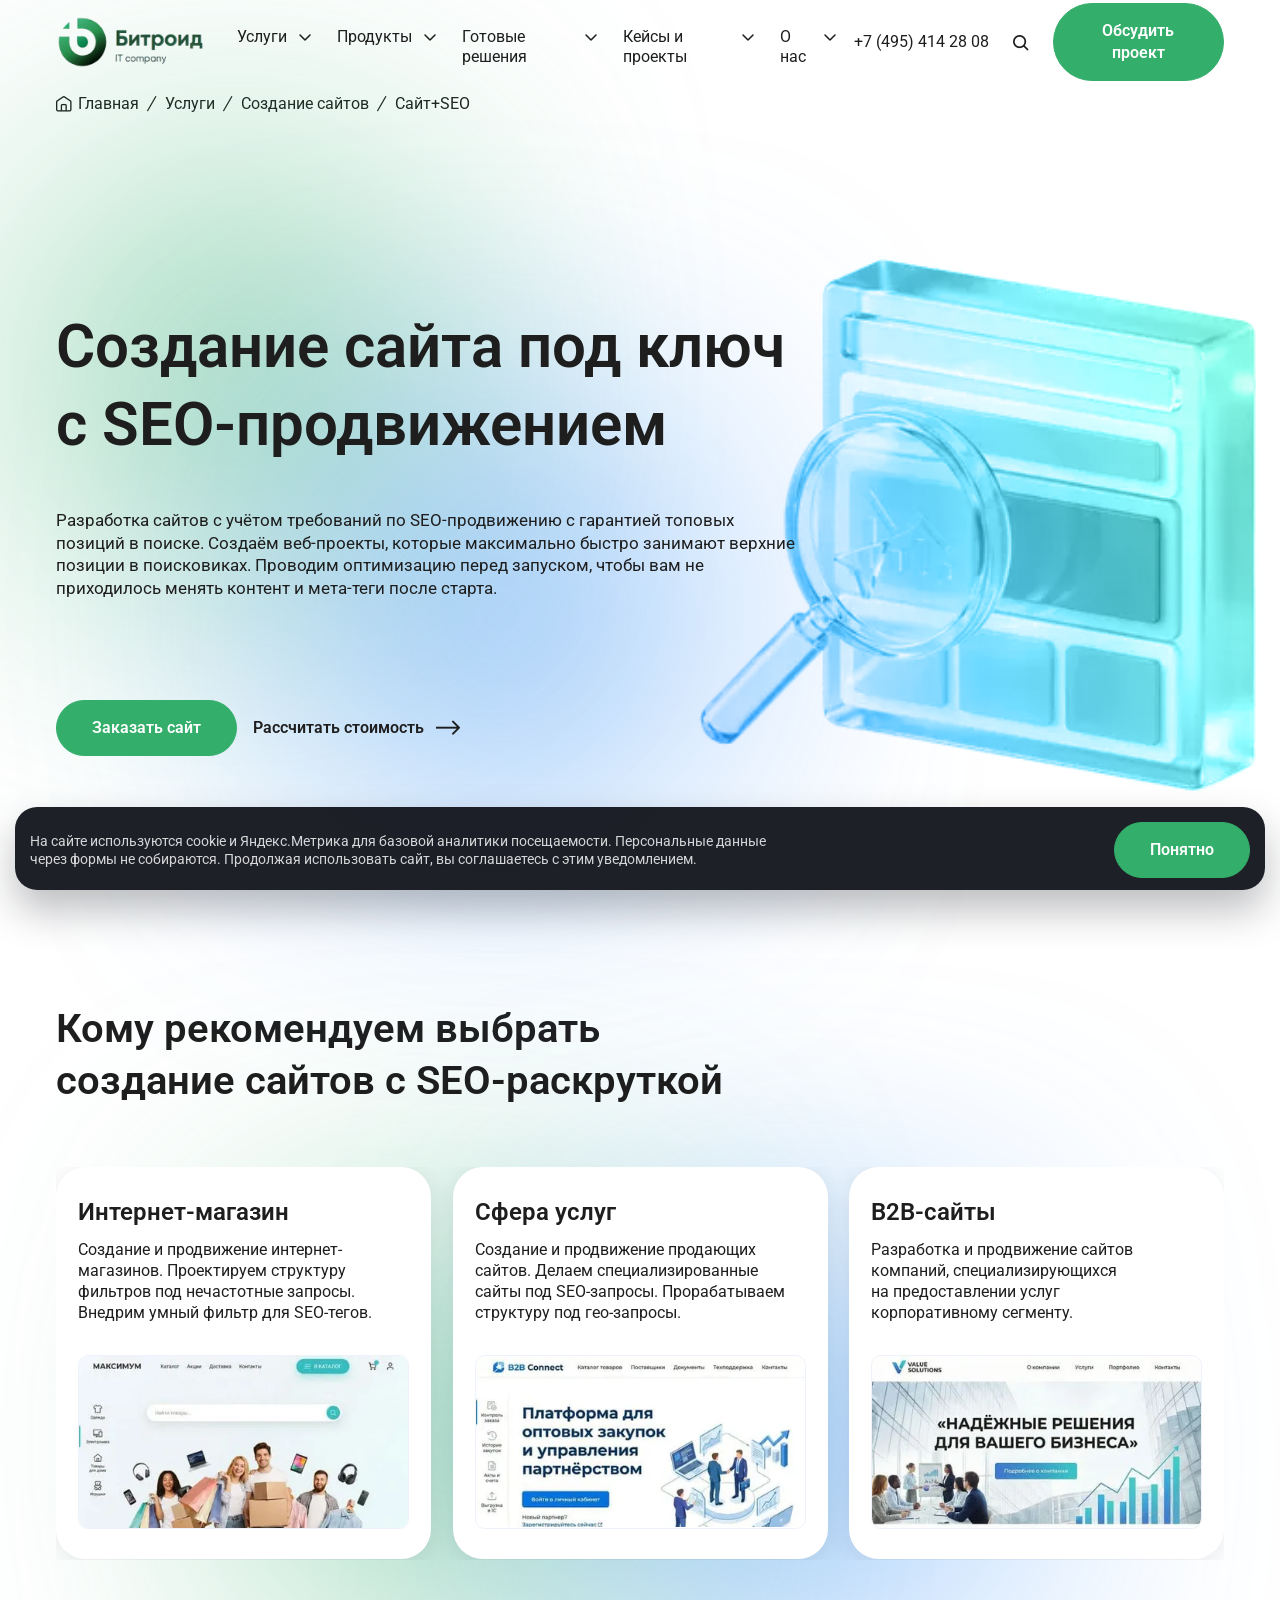
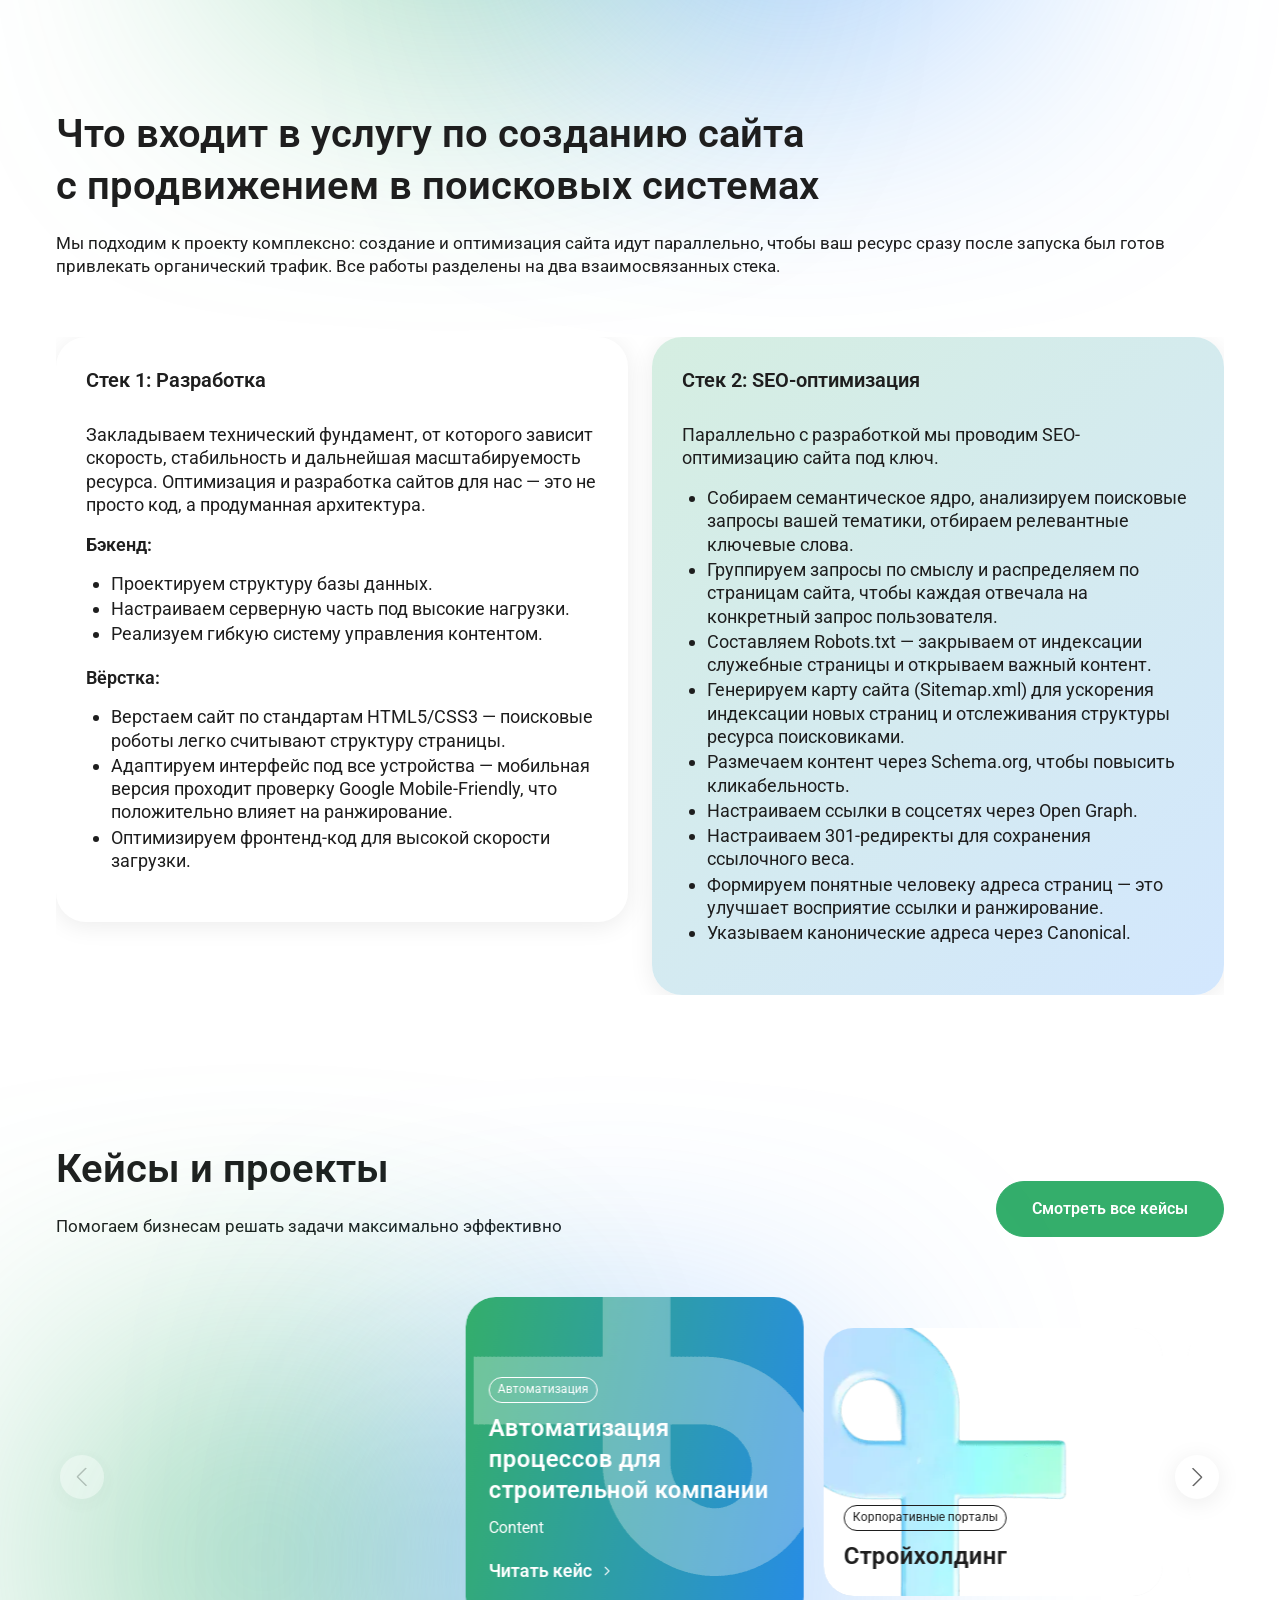
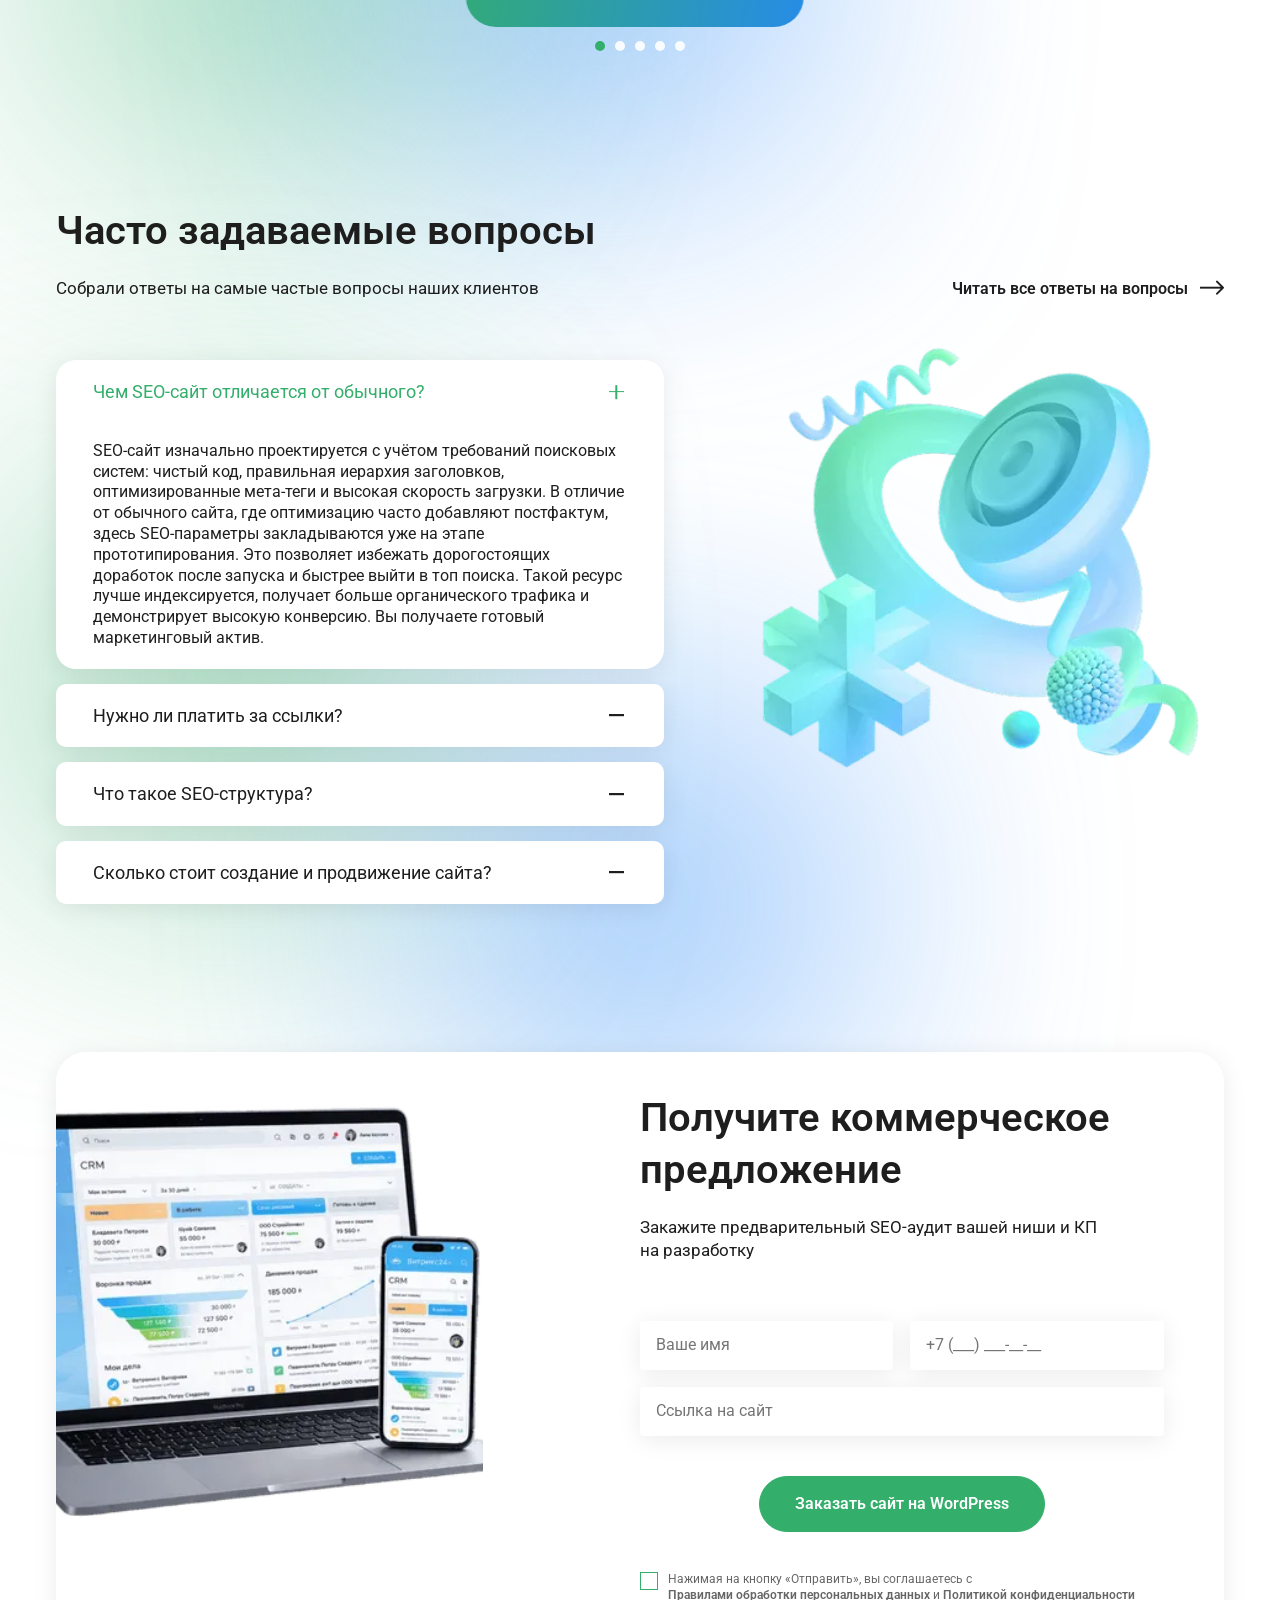
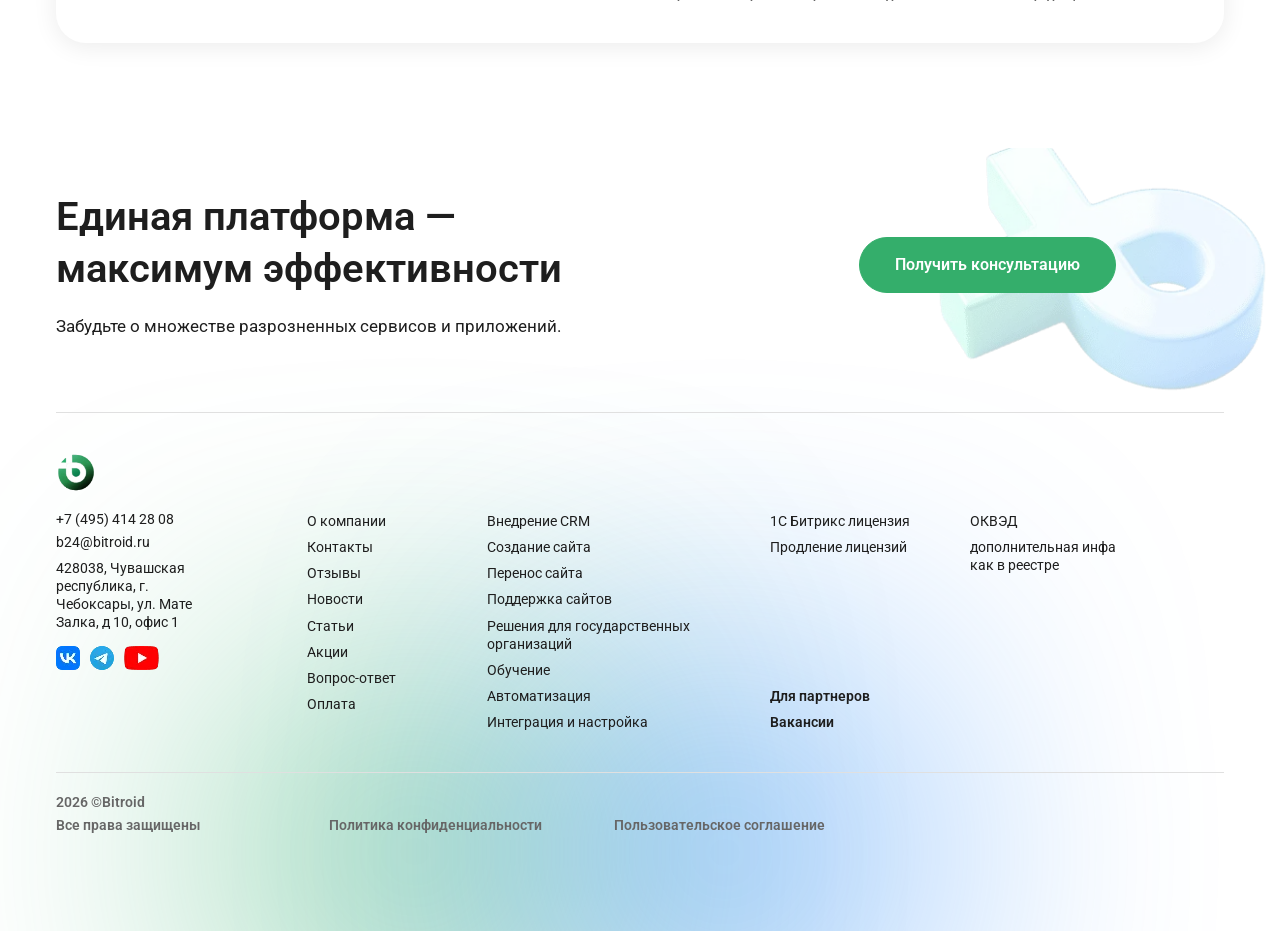
==== commit 0f5e3dd0: "Updates" ====
--- a/index.html
+++ b/index.html
@@ -315,11 +315,11 @@
 		}
 		</style>
 		<style>
-			body{line-height:1.3;-ms-text-size-adjust:100%;-moz-text-size-adjust:100%;-webkit-text-size-adjust:100%;-webkit-font-smoothing:antialiased;-moz-osx-font-smoothing:grayscale}a{display:inline-block;color:inherit;text-decoration:none}a:not([class]){text-decoration-skip-ink:auto}ul li[class]{list-style:none}img{vertical-align:middle;max-width:100%;height:auto}h2{font-weight:inherit;font-size:inherit;text-wrap:balance}p{text-wrap:pretty}img,picture,svg{display:block;border-radius:inherit;max-width:100%}button,input,textarea{background-color:transparent;color:inherit;font-size:inherit;line-height:inherit;font-family:inherit}input,textarea{width:100%}textarea{overflow:auto;resize:vertical}label{display:inline-block}@media (prefers-reduced-motion:reduce){*,::after,::before{animation-duration:0s!important;animation-iteration-count:1!important;scroll-behavior:auto!important}}@media (prefers-reduced-motion:no-preference){html{scroll-behavior:smooth}html{interpolate-size:allow-keywords}}@font-face{font-family:iconfont;font-display:swap;src:url("assets/fonts/iconfont.woff2?656c73d0d8c6ab6226730e0ac9d49685") format("woff2")}[class*="--icon-"]::before{font-family:iconfont}[class*="--icon-separ"]::before{content:"\f101"}[class*="--icon-search"]::before{content:"\f102"}[class*="--icon-home"]::before{content:"\f104"}[class*="--icon-caretdown"]::before{content:"\f106"}[class*="--icon-arrow"]::before{content:"\f107"}:root{--font-family:'Roboto',system-ui,sans-serif;--content-width:1320px;--content-offset:clamp(0.938rem, -0.717rem + 7.35vw, 2.813rem);--swiper-pagination-bullet-size:10px;--swiper-pagination-bullet-horizontal-gap:5px;--swiper-pagination-bullet-border-radius:20px;--swiper-pagination-bottom:0;--swiper-pagination-color:#34ae6b;--swiper-pagination-bullet-inactive-color:#ffffff;--swiper-pagination-bullet-inactive-opacity:0.9;--header-height:48px;--min-height-section:calc(100svh - var(--header-height));--text-color:#1e1e1e;--bg-color:#ffffff;--primary-color:#34ae6b;--secondary-color:#2bac68;--accent-color:#2587f9;--light-color:#f0f1f0;--green-main:#2bac68;--black-green:#010803;--color-green-1:#34ae6b;--color-green-2:#298955;--color-white:#fff;--color-blue:#2587f9;--color-deep-grey:#1e1e1e;--color-grey:#666;--color-light-grey:#f8f8f8;--color-white-30:rgba(255, 255, 255, 0.3);--color-ivory:#e0e0e0;--color-error:#d8464d;--color-light-blue:#eef2fa;--color-orange:#cf4b12;accent-color:var(--accent-color);--box-shadow:0 5px 15px var(--secondary-color),0 -5px 15px var(--secondary-color);--box-shadow-hover:0 5px 15px var(--primary-color),0 -5px 15px var(--primary-color);--vk-color:#0077ff;--tg-color:#29a0dc;--wa-color:#25d366;--yt-color:#ff0033}html{accent-color:var(--color-blue)}body{display:flex;position:relative;flex-direction:column;justify-content:start;min-width:320px;min-height:100vh;min-height:100svh;color:var(--text-color);font-weight:400;font-family:var(--font-family);background-color:var(--bg-color);overflow-x:hidden}.wrapper>*{min-width:0}.container,[class*=__container]{margin-right:auto;margin-left:auto;width:min(var(--content-width),100% - var(--content-offset) * 2)}section{position:relative}section:not(:first-of-type){padding-top:clamp(1.875rem,.735rem + 4.86vw,4.688rem);padding-bottom:clamp(1.875rem,.735rem + 4.86vw,4.688rem)}.section-top{display:grid;grid-auto-flow:row;gap:30px}.section__subtitle{font-weight:300;font-size:clamp(.875rem,.789rem + .38vw,1.125rem);line-height:1.3}.ellipses{--size-ellipse:clamp(9.375rem, 5.785rem + 15.96vw, 18.75rem);position:relative}.ellipses::after,.ellipses::before{position:absolute;z-index:-1;filter:blur(clamp(5.313rem,3.996rem + 5.85vw,8.75rem));border-radius:var(--size-ellipse);width:var(--size-ellipse);height:var(--size-ellipse);content:""}.ellipses::before{top:-10%;left:10%;background-color:var(--secondary-color)}.ellipses::after{right:29%;bottom:35%;background-color:var(--color-blue)}.ellipses.ellipses--recomend::before{top:58%;left:54%}.ellipses.ellipses--recomend::after{right:50%;bottom:12%}.swiper{position:relative;max-width:100%}@media (prefers-reduced-motion:no-preference) and (min-width:768px){.reveal{transform:translateY(36px);opacity:0;will-change:transform,opacity}}.index .section-hero{--size-image-hero:clamp(28.125rem, 19.747rem + 37.23vw, 50rem)}@media (min-width:768px){:root{--header-height:74px;--content-offset:clamp(2.813rem, 1.741rem + 2.23vw, 3.75rem)}.ellipses::after{right:24%;bottom:-1%}.ellipses.ellipses--recomend::before{top:9%;left:19%}.ellipses.ellipses--recomend::after{right:29%;bottom:35%}.index .section-hero{margin-bottom:0}.index .section-hero__grid{grid-template-columns:2fr 1fr}}@media (min-width:1024px){.index .section-hero__title{font-size:55px}}@media (min-width:1280px){.ellipses::before{top:-19%;left:4%}.ellipses.ellipses--recomend::before{top:31%;left:21%}.ellipses.ellipses--recomend::after{right:24%;bottom:-10%}.index .section-hero__title{font-size:60px}}.index .section-hero__subtitle{font-size:clamp(.875rem,.788rem + .38vw,1.125rem)}@media (min-width:600px){.index .section-hero__image .image-wrapper{bottom:-270px}button[type=submit]{grid-row:2}}.index .section-hero__image .image-wrapper img{width:100%;height:100%;object-fit:cover}.index .section-hero__image .image-wrapper::before{position:absolute;transform:rotate(100deg);mix-blend-mode:color;inset:-20px;background:linear-gradient(148deg,#34ae6b 0,#2587f9 100%);content:""}.index .section-recommended .recomend__slider{padding-bottom:30px}.index .section-recommended .recomend__wrapper{display:flex}@media (min-width:768px){.index .section-hero__image .image-wrapper{top:calc(50% - var(--size-image-hero)/ 2);right:calc(clamp(8.625rem,3.536rem + 10.6vw,12.813rem) * -1);bottom:initial}.index .section-recommended .recomend__slider{padding-bottom:0}.index .section-recommended .recomend__slider .swiper-pagination{display:none}.index .section-recommended .recomend__wrapper{flex-direction:column;gap:16px}.index .section-recommended .recomend__slide{flex-shrink:1;height:auto}}@media (min-width:1024px){.index .section-recommended .recomend__wrapper{display:grid;grid-template-columns:repeat(3,1fr);gap:clamp(1rem,-.362rem + 2.13vw,1.5rem)}.index .section-projects__grid .section-projects__link{display:none}}.index .section-faqs .spollers__body{border:0;padding:clamp(1.25rem,.821rem + 1.9vw,2.5rem) 0 0}.spollers__body{border:1px solid #eee;border-radius:5px;padding:20px}:root{--swiper-theme-color:#007aff}:host{position:relative;display:block;margin-left:auto;margin-right:auto;z-index:1}.swiper{margin-left:auto;margin-right:auto;position:relative;overflow:hidden;list-style:none;padding:0;z-index:1;display:block}.swiper-wrapper{position:relative;width:100%;height:100%;z-index:1;display:flex;box-sizing:content-box}.swiper-wrapper{transform:translate3d(0,0,0)}.swiper-slide{flex-shrink:0;width:100%;height:100%;position:relative;display:block}.swiper-pagination{position:absolute;text-align:center;transform:translate3d(0,0,0);z-index:10}&.swiper-pagination-disabled,.swiper-pagination-disabled>&{display:none!important}@media screen and (min-width:992px){.menu__body{margin-right:auto;margin-left:auto;box-shadow:none;background-color:transparent;padding:0;width:auto;max-width:none;height:auto;overflow:initial}}@media screen and (max-width:991.98px){.menu__list{flex-direction:column;gap:30px;background-color:var(--bg-color)}}.menu__item{position:relative}@media screen and (min-width:992px){.menu__item{position:static;margin-bottom:-12px}}.menu__item>a{font-weight:400;line-height:1.3}.menu__item>a::before{transform-origin:50% 40%}.menu__item .submenu{--width--sub-menu--list:312px;display:none;flex-direction:column;visibility:hidden;opacity:0;box-shadow:0 4px 25px 0 rgba(1,8,3,.08);border-radius:30px;background:var(--color-white);width:100%;overflow:hidden}.menu__item .submenu-list{display:flex;flex-direction:column;gap:8px}@media screen and (min-width:992px){.menu__item .submenu{position:absolute;top:110%;left:50%;transform:translateX(-50%);max-width:min(1096px,98vw);min-height:512px}.menu__item .submenu-list{gap:0;background:linear-gradient(139deg,rgba(43,172,104,.2) 0,rgba(37,135,249,.2) 100%);padding:30px 0 30px 30px;max-width:var(--width--sub-menu--list)}}.menu__item .submenu-list__item{display:flex;border-radius:8px 0 0 8px}.menu__item .submenu-list__item-link{padding:10px 20px;width:100%;text-align:left}.menu__item .submenu-list__wrapper{display:flex;position:relative;flex-grow:1}.menu__item .submenu-content{position:fixed;top:var(--header-height);right:-100%;bottom:0;visibility:hidden;opacity:0;background:var(--color-white);padding:30px 30px 30px 24px;width:100%}@media screen and (min-width:992px){.menu__item .submenu-content{position:absolute;top:0;right:0;max-width:calc(100% - var(--width--sub-menu--list))}}.menu__item .submenu-content.is-open{display:grid;grid-template-columns:repeat(2,1fr);align-content:flex-start;gap:30px;visibility:visible;opacity:1}.menu__item .submenu-content__title{margin-bottom:16px;color:var(--color-deep-grey);font-weight:600;font-size:16px}.menu__item .submenu-content__list.grid--list{display:grid;grid-template-columns:repeat(2,1fr);gap:16px}.menu__item .submenu-content__list-item{display:block;border-radius:20px;background-color:rgba(255,255,255,.05)}.menu__item .submenu-content__block{display:flex;position:relative;grid-column:1;flex-direction:column;align-items:flex-start;z-index:1}.menu__item .submenu-content__link{display:flex;flex-direction:column;align-items:center;gap:12px;box-shadow:0 4px 25px 0 rgba(1,8,3,.08);border:1px solid transparent;border-radius:10px;background:var(--color-white);padding:20px}.menu__item .submenu-content__link-img{display:flex;justify-content:center;align-items:center;width:116px;height:70px;overflow:hidden}.menu__item .submenu-content__link-img img{width:100%;height:100%;object-fit:contain}.menu__item .submenu-content__advantages{position:relative;grid-row:1/3;grid-column:2;align-self:flex-start;z-index:4;border-radius:16px;background:var(--color-light-grey);padding:28px 18px 28px 20px;color:#000;font-weight:400;font-size:16px;line-height:1.3}.menu__item .submenu-content__decor{position:absolute;right:-150px;bottom:-150px;background-position:center;background-size:auto;background-repeat:no-repeat;width:512px;height:512px}.menu__item .submenu-content__decor::before{position:absolute;transform:rotate(100deg);z-index:0;mix-blend-mode:color;inset:-20px;background:linear-gradient(230deg,#34ae6b 15%,#2587f9 90%);content:""}.menu__item .submenu-content__full .submenu-content__block{display:flex;position:relative;grid-column:1;flex-direction:column;align-items:flex-start;z-index:1}.menu__item .submenu-content__full .submenu-content__block.block--span{grid-row:2;grid-column:1/3;flex-direction:row}.menu__item .submenu-content__full .submenu-content__block.block--span~.submenu-content__block{grid-row:1}.menu__item .submenu-content__full .submenu-content__block:nth-of-type(3){grid-column:2}.menu__item .submenu-content__full .submenu-content__block:nth-of-type(4){grid-row:1;grid-column:3}.menu__item .submenu-content__full .submenu-content__block:nth-of-type(5){grid-row:1;grid-column:4}.menu__item .submenu-content__full .submenu-content__advantages{grid-row:2/4;grid-column:3/5;align-self:flex-end}.menu__actions{display:flex;justify-content:space-between;align-items:center;margin-top:auto}.icon-menu span,.icon-menu::after,.icon-menu::before{position:absolute;right:0;background-color:var(--text-color);width:100%;height:2px;content:""}.icon-menu::before{top:0}.icon-menu::after{bottom:0}.icon-menu span{top:calc(50% - 1px)}@media screen and (min-width:992px){.icon-menu{display:none}}.menu-overlay{position:fixed;visibility:hidden;opacity:0;z-index:400;inset:0;background:rgba(0,0,0,.2)}.header{--size-logo:159px;position:absolute;top:0;right:0;left:0;z-index:600;background-color:transparent;padding-top:10px;width:100%;color:var(--text-color)}.header__logo{display:flex;flex-direction:row;align-items:center}.header__logo img{width:var(--size-logo)}@media (min-width:1280px){.header__actions .link-phone{display:block}}@media screen and (min-width:1200px){.header__actions .header__button{display:flex}}input[type=email],input[type=tel],input[type=text],textarea{-webkit-appearance:none;-moz-appearance:none;appearance:none}.input{display:block;border:1px solid #cecbcb;border-radius:10px;padding:10px;width:100%;caret-color:inherit}textarea.input{resize:vertical}label{display:flex;position:relative;flex-direction:column;align-self:start;gap:10px}button[type=submit]{justify-self:start}[data-fls-form]{display:grid;gap:15px}.button{--btn-color:var(--color-white);--btn-bg-color:var(--color-green-1);--btn-border-color:var(--color-green-1)}.header__search{display:flex;position:relative;align-self:stretch;z-index:10}.header__search .search-input{top:50%;right:20px;transform:translateY(-50%);border:none;padding:5px}.header__search #search-button{border:none;background:0 0}.header__search #search-button::before{margin-top:5px}.cookie-banner{display:none;position:fixed;right:15px;bottom:10px;left:15px;z-index:80;box-shadow:0 20px 40px rgba(16,19,26,.28);border-radius:22px;background:rgba(16,19,26,.94);padding:15px 15px 12px;color:#fff}.cookie-banner-inner{display:flex;flex-wrap:wrap;justify-content:space-between;align-items:center;gap:18px}.cookie-banner p{margin:0;max-width:760px;color:rgba(255,255,255,.82);font-size:14px}.breadcrumbs{position:relative;z-index:1}.breadcrumbs__item{color:var(--text-color)}.breadcrumbs__separator{display:flex;align-items:center;margin-top:0;width:auto;height:100%}.breadcrumbs a,.breadcrumbs p{margin:0;font-weight:400}.breadcrumbs a,.breadcrumbs p{font-family:var(--font-family)}.breadcrumbs a{color:var(--text-color);text-underline-offset:5px}body::after{position:fixed;top:0;left:0;opacity:0;z-index:149;background-color:rgba(0,0,0,.5);width:100%;height:100%;content:""}[data-fls-popup]{position:fixed;top:0;right:0;bottom:0;left:0;visibility:hidden;padding:30px 10px}[data-fls-popup-wrapper]{display:flex;display:flex;flex:1 1 auto;flex-direction:column;justify-content:center;align-items:center;align-items:center;width:100%;min-height:100%}[data-fls-popup-body]{display:flex;flex-direction:column;gap:25px;transform:scale(0);visibility:hidden;border-radius:20px;background-color:#eee;padding:20px;width:100%;max-width:900px}.popup__header{display:flex;align-items:flex-start;gap:20px}.popup__title{flex:auto;font-weight:500;font-size:20px;text-align:center}[data-fls-popup-close]{margin-left:auto}[data-fls-popup-close] svg{flex-shrink:0;width:25px;height:25px}.popup__content button[type=submit]{align-self:center}@media (min-width:600px){[data-fls-form]{grid-auto-flow:column}.popup__content form{grid-auto-flow:column}.popup__content button[type=submit]{grid-row:3;grid-column:1}}
+			body{line-height:1.3;-ms-text-size-adjust:100%;-moz-text-size-adjust:100%;-webkit-text-size-adjust:100%;-webkit-font-smoothing:antialiased;-moz-osx-font-smoothing:grayscale}a{display:inline-block;color:inherit;text-decoration:none}a:not([class]){text-decoration-skip-ink:auto}ul li[class]{list-style:none}img{vertical-align:middle;max-width:100%;height:auto}h2{font-weight:inherit;font-size:inherit;text-wrap:balance}p{text-wrap:pretty}img,picture,svg{display:block;border-radius:inherit;max-width:100%}button,input,textarea{background-color:transparent;color:inherit;font-size:inherit;line-height:inherit;font-family:inherit}input,textarea{width:100%}textarea{overflow:auto;resize:vertical}label{display:inline-block}@media (prefers-reduced-motion:reduce){*,::after,::before{animation-duration:0s!important;animation-iteration-count:1!important;scroll-behavior:auto!important}}@media (prefers-reduced-motion:no-preference){html{scroll-behavior:smooth}html{interpolate-size:allow-keywords}}@font-face{font-family:iconfont;font-display:swap;src:url("assets/fonts/iconfont.woff2?656c73d0d8c6ab6226730e0ac9d49685") format("woff2")}[class*="--icon-"]::before{font-family:iconfont}[class*="--icon-separ"]::before{content:"\f101"}[class*="--icon-search"]::before{content:"\f102"}[class*="--icon-home"]::before{content:"\f104"}[class*="--icon-caretdown"]::before{content:"\f106"}[class*="--icon-arrow"]::before{content:"\f107"}:root{--font-family:'Roboto',system-ui,sans-serif;--content-width:1320px;--content-offset:clamp(0.938rem, -0.717rem + 7.35vw, 2.813rem);--swiper-pagination-bullet-size:10px;--swiper-pagination-bullet-horizontal-gap:5px;--swiper-pagination-bullet-border-radius:20px;--swiper-pagination-bottom:0;--swiper-pagination-color:#34ae6b;--swiper-pagination-bullet-inactive-color:#ffffff;--swiper-pagination-bullet-inactive-opacity:0.9;--header-height:48px;--min-height-section:calc(100svh - var(--header-height));--text-color:#1e1e1e;--bg-color:#ffffff;--primary-color:#34ae6b;--secondary-color:#2bac68;--accent-color:#2587f9;--light-color:#f0f1f0;--green-main:#2bac68;--black-green:#010803;--color-green-1:#34ae6b;--color-green-2:#298955;--color-white:#fff;--color-blue:#2587f9;--color-deep-grey:#1e1e1e;--color-grey:#666;--color-light-grey:#f8f8f8;--color-white-30:rgba(255, 255, 255, 0.3);--color-ivory:#e0e0e0;--color-error:#d8464d;--color-light-blue:#eef2fa;--color-orange:#cf4b12;accent-color:var(--accent-color);--box-shadow:0 5px 15px var(--secondary-color),0 -5px 15px var(--secondary-color);--box-shadow-hover:0 5px 15px var(--primary-color),0 -5px 15px var(--primary-color);--vk-color:#0077ff;--tg-color:#29a0dc;--wa-color:#25d366;--yt-color:#ff0033}html{accent-color:var(--color-blue)}body{display:flex;position:relative;flex-direction:column;justify-content:start;min-width:320px;min-height:100vh;min-height:100svh;color:var(--text-color);font-weight:400;font-family:var(--font-family);background-color:var(--bg-color);overflow-x:hidden}.wrapper>*{min-width:0}.container,[class*=__container]{margin-right:auto;margin-left:auto;width:min(var(--content-width),100% - var(--content-offset) * 2)}section{position:relative}section:not(:first-of-type){padding-top:clamp(1.875rem,.735rem + 4.86vw,4.688rem);padding-bottom:clamp(1.875rem,.735rem + 4.86vw,4.688rem)}.section-top{display:grid;grid-auto-flow:row;gap:30px}.section__subtitle{font-weight:300;font-size:clamp(.875rem,.789rem + .38vw,1.125rem);line-height:1.3}.ellipses{--size-ellipse:clamp(9.375rem, 5.785rem + 15.96vw, 18.75rem);position:relative}.ellipses::after,.ellipses::before{position:absolute;z-index:-1;filter:blur(clamp(5.313rem,3.996rem + 5.85vw,8.75rem));border-radius:var(--size-ellipse);width:var(--size-ellipse);height:var(--size-ellipse);content:""}.ellipses::before{top:-10%;left:10%;background-color:var(--secondary-color)}.ellipses::after{right:29%;bottom:35%;background-color:var(--color-blue)}.ellipses.ellipses--recomend::before{top:58%;left:54%}.ellipses.ellipses--recomend::after{right:50%;bottom:12%}.swiper{position:relative;max-width:100%}@media (prefers-reduced-motion:no-preference) and (min-width:768px){.reveal{transform:translateY(36px);opacity:0;will-change:transform,opacity}}.index .section-hero{--size-image-hero:clamp(28.125rem, 19.747rem + 37.23vw, 50rem)}@media (min-width:768px){:root{--header-height:74px;--content-offset:clamp(2.813rem, 1.741rem + 2.23vw, 3.75rem)}.ellipses::after{right:24%;bottom:-1%}.ellipses.ellipses--recomend::before{top:9%;left:19%}.ellipses.ellipses--recomend::after{right:29%;bottom:35%}.index .section-hero{margin-bottom:0}.index .section-hero__grid{grid-template-columns:2fr 1fr}}@media (min-width:1024px){.index .section-hero__title{font-size:55px}}@media (min-width:1280px){.ellipses::before{top:-19%;left:4%}.ellipses.ellipses--recomend::before{top:31%;left:21%}.ellipses.ellipses--recomend::after{right:24%;bottom:-10%}.index .section-hero__title{font-size:60px}}.index .section-hero__subtitle{font-size:clamp(.875rem,.788rem + .38vw,1.125rem)}@media (min-width:600px){.index .section-hero__image .image-wrapper{bottom:-270px}button[type=submit]{grid-row:2}}.index .section-hero__image .image-wrapper img{width:100%;height:100%;object-fit:cover}.index .section-hero__image .image-wrapper::before{position:absolute;transform:rotate(100deg);mix-blend-mode:color;inset:-20px;background:linear-gradient(148deg,#34ae6b 0,#2587f9 100%);content:""}.index .section-recommended .recomend__slider{padding-bottom:30px}.index .section-recommended .recomend__wrapper{display:flex}@media (min-width:768px){.index .section-hero__image .image-wrapper{top:calc(50% - var(--size-image-hero)/ 2);right:calc(clamp(8.625rem,3.536rem + 10.6vw,12.813rem) * -1);bottom:initial}.index .section-recommended .recomend__slider{padding-bottom:0}.index .section-recommended .recomend__slider .swiper-pagination{display:none}.index .section-recommended .recomend__wrapper{flex-direction:column;gap:16px}.index .section-recommended .recomend__slide{flex-shrink:1;height:auto}}@media (min-width:1024px){.index .section-recommended .recomend__wrapper{display:grid;grid-template-columns:repeat(3,1fr);gap:clamp(1rem,-.362rem + 2.13vw,1.5rem)}.index .section-projects__grid .section-projects__link{display:none}}.index .section-faqs .spollers__body{border:0;padding:clamp(1.25rem,.821rem + 1.9vw,2.5rem) 0 0}.spollers__body{border:1px solid #eee;border-radius:5px;padding:20px}:root{--swiper-theme-color:#007aff}:host{position:relative;display:block;margin-left:auto;margin-right:auto;z-index:1}.swiper{margin-left:auto;margin-right:auto;position:relative;overflow:hidden;list-style:none;padding:0;z-index:1;display:block}.swiper-wrapper{position:relative;width:100%;height:100%;z-index:1;display:flex;box-sizing:content-box}.swiper-wrapper{transform:translate3d(0,0,0)}.swiper-slide{flex-shrink:0;width:100%;height:100%;position:relative;display:block}.swiper-pagination{position:absolute;text-align:center;transform:translate3d(0,0,0);z-index:10}&.swiper-pagination-disabled,.swiper-pagination-disabled>&{display:none!important}@media screen and (min-width:992px){.menu__body{margin-right:auto;margin-left:auto;box-shadow:none;background-color:transparent;padding:0;width:auto;max-width:none;height:auto;overflow:initial}}@media screen and (max-width:991.98px){.menu__list{flex-direction:column;gap:clamp(.938rem,.11rem + 3.68vw,1.875rem);background-color:var(--bg-color)}}.menu__item{position:relative}@media screen and (min-width:992px){.menu__item{position:static;margin-bottom:-12px}}.menu__item>a{font-weight:400;line-height:1.3}.menu__item>a::before{transform-origin:50% 45%}.menu__item .submenu{--width--sub-menu--list:312px;display:none;flex-direction:column;visibility:hidden;opacity:0;box-shadow:0 4px 25px 0 rgba(1,8,3,.08);border-radius:30px;background:var(--color-white);width:100%;overflow:hidden}.menu__item .submenu-list{display:flex;flex-direction:column;gap:8px}@media screen and (min-width:992px){.menu__item>a::before{transform-origin:50% 40%}.menu__item .submenu{position:absolute;top:110%;left:50%;transform:translateX(-50%);max-width:min(1096px,98vw);min-height:512px}.menu__item .submenu-list{gap:0;background:linear-gradient(139deg,rgba(43,172,104,.2) 0,rgba(37,135,249,.2) 100%);padding:30px 0 30px 30px;max-width:var(--width--sub-menu--list)}.menu__item .submenu-list__item-link::before{content:none}}.menu__item .submenu-list__item{display:flex;border-radius:8px 0 0 8px}.menu__item .submenu-list__item-link{display:inline-flex;flex-direction:row-reverse;justify-content:space-between;align-items:center;gap:clamp(1.25rem,-.404rem + 7.35vw,3.125rem);box-shadow:0 4px 25px 0 rgba(1,8,3,.08);background:var(--color-white);padding:10px clamp(.625rem,.074rem + 2.45vw,1.25rem);width:100%;font-size:clamp(.875rem,.765rem + .49vw,1rem);text-align:left}.menu__item .submenu-list__item-link::before{rotate:-90deg;width:16px;height:16px;font-weight:400}@media screen and (min-width:992px){.menu__item .submenu-list__item-link{justify-content:flex-end;box-shadow:none;background:0 0}}.menu__item .submenu-list__wrapper{display:flex;position:relative;flex-grow:1}.menu__item .submenu-content{position:fixed;top:var(--header-height);right:-100%;bottom:0;visibility:hidden;opacity:0;background:var(--color-white);padding:30px 30px 30px 24px;width:100%}@media screen and (min-width:992px){.menu__item .submenu-content{position:absolute;top:0;right:0;max-width:calc(100% - var(--width--sub-menu--list))}}.menu__item .submenu-content.is-open{display:grid;grid-template-columns:repeat(2,1fr);align-content:flex-start;gap:30px;visibility:visible;opacity:1}.menu__item .submenu-content__title{margin-bottom:16px;color:var(--color-deep-grey);font-weight:600;font-size:16px}.menu__item .submenu-content__list.grid--list{display:grid;grid-template-columns:repeat(2,1fr);gap:16px}.menu__item .submenu-content__list-item{display:block;border-radius:20px;background-color:rgba(255,255,255,.05)}.menu__item .submenu-content__block{display:flex;position:relative;grid-column:1;flex-direction:column;align-items:flex-start;z-index:1}.menu__item .submenu-content__link{display:flex;flex-direction:column;align-items:center;gap:12px;box-shadow:0 4px 25px 0 rgba(1,8,3,.08);border:1px solid transparent;border-radius:10px;background:var(--color-white);padding:20px}.menu__item .submenu-content__link-img{display:flex;justify-content:center;align-items:center;width:116px;height:70px;overflow:hidden}.menu__item .submenu-content__link-img img{width:100%;height:100%;object-fit:contain}.menu__item .submenu-content__advantages{position:relative;grid-row:1/5;grid-column:2;align-self:flex-start;z-index:4;border-radius:16px;background:var(--color-light-grey);padding:28px 18px 28px 20px;color:#000;font-weight:400;font-size:16px;line-height:1.3}.menu__item .submenu-content__decor{position:absolute;right:-150px;bottom:-150px;background-position:center;background-size:auto;background-repeat:no-repeat;width:512px;height:512px}.menu__item .submenu-content__decor::before{position:absolute;transform:rotate(100deg);z-index:0;mix-blend-mode:color;inset:-20px;background:linear-gradient(230deg,#34ae6b 15%,#2587f9 90%);content:""}.menu__item .submenu-content__full .submenu-content__block{display:flex;position:relative;grid-column:1;flex-direction:column;align-items:flex-start;z-index:1}.menu__item .submenu-content__full .submenu-content__block.block--span{grid-row:2;grid-column:1/3;flex-direction:row}.menu__item .submenu-content__full .submenu-content__block.block--span~.submenu-content__block{grid-row:1}.menu__item .submenu-content__full .submenu-content__block:nth-of-type(3){grid-column:2}.menu__item .submenu-content__full .submenu-content__block:nth-of-type(4){grid-row:1;grid-column:3}.menu__item .submenu-content__full .submenu-content__block:nth-of-type(5){grid-row:1;grid-column:4}.menu__item .submenu-content__full .submenu-content__advantages{grid-row:2/4;grid-column:3/5;align-self:flex-end}.menu__actions{display:flex;justify-content:space-between;align-items:center;margin-top:auto}.icon-menu span,.icon-menu::after,.icon-menu::before{position:absolute;right:0;background-color:var(--text-color);width:100%;height:2px;content:""}.icon-menu::before{top:0}.icon-menu::after{bottom:0}.icon-menu span{top:calc(50% - 1px)}@media screen and (min-width:992px){.icon-menu{display:none}}.menu-overlay{position:fixed;visibility:hidden;opacity:0;z-index:400;inset:0;background:rgba(0,0,0,.2)}.header{--size-logo:159px;position:absolute;top:0;right:0;left:0;z-index:600;background-color:transparent;padding-top:10px;width:100%;color:var(--text-color)}.header__logo{display:flex;flex-direction:row;align-items:center}.header__logo img{width:var(--size-logo)}@media (min-width:1280px){.header__actions .link-phone{display:block}}@media screen and (min-width:1200px){.header__actions .header__button{display:flex}}input[type=email],input[type=tel],input[type=text],textarea{-webkit-appearance:none;-moz-appearance:none;appearance:none}.input{display:block;border:1px solid #cecbcb;border-radius:10px;padding:10px;width:100%;caret-color:inherit}textarea.input{resize:vertical}label{display:flex;position:relative;flex-direction:column;align-self:start;gap:10px}button[type=submit]{justify-self:start}[data-fls-form]{display:grid;gap:15px}.button{--btn-color:var(--color-white);--btn-bg-color:var(--color-green-1);--btn-border-color:var(--color-green-1)}.header__search{display:flex;position:relative;align-self:stretch;z-index:10}.header__search .search-input{top:50%;right:20px;transform:translateY(-50%);border:none;padding:5px}.header__search #search-button{border:none;background:0 0}.header__search #search-button::before{margin-top:5px}.cookie-banner{display:none;position:fixed;right:15px;bottom:10px;left:15px;z-index:80;box-shadow:0 20px 40px rgba(16,19,26,.28);border-radius:22px;background:rgba(16,19,26,.94);padding:15px 15px 12px;color:#fff}.cookie-banner-inner{display:flex;flex-wrap:wrap;justify-content:space-between;align-items:center;gap:18px}.cookie-banner p{margin:0;max-width:760px;color:rgba(255,255,255,.82);font-size:14px}.breadcrumbs{position:relative;z-index:1}.breadcrumbs__item{color:var(--text-color)}.breadcrumbs__separator{display:flex;align-items:center;margin-top:0;width:auto;height:100%}.breadcrumbs a,.breadcrumbs p{margin:0;font-weight:400}.breadcrumbs a,.breadcrumbs p{font-family:var(--font-family)}.breadcrumbs a{color:var(--text-color);text-underline-offset:5px}body::after{position:fixed;top:0;left:0;opacity:0;z-index:149;background-color:rgba(0,0,0,.5);width:100%;height:100%;content:""}[data-fls-popup]{position:fixed;top:0;right:0;bottom:0;left:0;visibility:hidden;padding:30px 10px}[data-fls-popup-wrapper]{display:flex;display:flex;flex:1 1 auto;flex-direction:column;justify-content:center;align-items:center;align-items:center;width:100%;min-height:100%}[data-fls-popup-body]{display:flex;flex-direction:column;gap:25px;transform:scale(0);visibility:hidden;border-radius:20px;background-color:#eee;padding:20px;width:100%;max-width:900px}.popup__header{display:flex;align-items:flex-start;gap:20px}.popup__title{flex:auto;font-weight:500;font-size:20px;text-align:center}[data-fls-popup-close]{margin-left:auto}[data-fls-popup-close] svg{flex-shrink:0;width:25px;height:25px}.popup__content button[type=submit]{align-self:center}@media (min-width:600px){[data-fls-form]{grid-auto-flow:column}.popup__content form{grid-auto-flow:column}.popup__content button[type=submit]{grid-row:3;grid-column:1}}
 		</style>
-		<script type="module" crossorigin="" src="./js/app.min.js?v=1777984777879"></script>
-		<link rel="modulepreload" crossorigin="" href="./js/app2.min.js?v=1777984777879">
-		<link rel="stylesheet" crossorigin="" href="./css/app.min.css?v=1777984777879" media="print" onload="this.media='all'">
+		<script type="module" crossorigin="" src="./js/app.min.js?v=1777993075369"></script>
+		<link rel="modulepreload" crossorigin="" href="./js/app2.min.js?v=1777993075369">
+		<link rel="stylesheet" crossorigin="" href="./css/app.min.css?v=1777993075369" media="print" onload="this.media='all'">
 	</head>
 	<body>
 		<div class="wrapper">
@@ -339,7 +339,7 @@
 										<div class="submenu-list__wrapper">
 											<ul class="submenu-list">
 												<li class="submenu-list__item has-submenu" aria-expanded="true">
-													<button class="submenu-list__item-link js-dropdown-trigger">Внедрение CRM</button>
+													<button class="submenu-list__item-link --icon-caretdown js-dropdown-trigger">Внедрение CRM</button>
 													<div class="submenu-content js-dropdown is-open">
 														<ul class="submenu-content__list grid--list">
 															<li class="submenu-content__list-item">
@@ -392,7 +392,7 @@
 													</div>
 												</li>
 												<li class="submenu-list__item has-submenu" aria-expanded="false">
-													<button class="submenu-list__item-link js-dropdown-trigger">Создание сайта</button>
+													<button class="submenu-list__item-link --icon-caretdown js-dropdown-trigger">Создание сайта</button>
 													<div class="submenu-content js-dropdown" aria-hidden="true">
 														<div class="submenu-content__block">
 															<div class="submenu-content__title">Сайт под ключ</div>
@@ -436,7 +436,7 @@
 													</div>
 												</li>
 												<li class="submenu-list__item has-submenu" aria-expanded="false">
-													<button class="submenu-list__item-link js-dropdown-trigger">Перенос сайта</button>
+													<button class="submenu-list__item-link --icon-caretdown js-dropdown-trigger">Перенос сайта</button>
 													<div class="submenu-content js-dropdown submenu-content__full" aria-hidden="true">
 														<div class="submenu-content__block">
 															<div class="submenu-content__title">С бесплатной CMS</div>
@@ -554,7 +554,152 @@
 													</div>
 												</li>
 												<li class="submenu-list__item has-submenu" aria-expanded="false">
-													<button class="submenu-list__item-link js-dropdown-trigger">Решения для государственных организаций</button>
+													<button class="submenu-list__item-link --icon-caretdown js-dropdown-trigger">Решения для государственных организаций</button>
+													<div class="submenu-content js-dropdown" aria-hidden="true">
+														<div class="submenu-content__block">
+															<div class="submenu-content__title">Импортозамещение</div>
+															<ul class="submenu-content__list">
+																<li class="submenu-content__list-item">
+																	<a href="#" class="submenu-content__link">Bitrix</a>
+																</li>
+															</ul>
+														</div>
+													</div>
+												</li>
+												<li class="submenu-list__item has-submenu" aria-expanded="false">
+													<button class="submenu-list__item-link --icon-caretdown js-dropdown-trigger">Поддержка сайтов</button>
+													<div class="submenu-content js-dropdown" aria-hidden="true">
+														<div class="submenu-content__block">
+															<div class="submenu-content__title">Техническое сопровождение сайтов</div>
+															<ul class="submenu-content__list">
+																<li class="submenu-content__list-item">
+																	<a href="#" class="submenu-content__link">Модерация</a>
+																</li>
+																<li class="submenu-content__list-item">
+																	<a href="#" class="submenu-content__link">Редизайн</a>
+																</li>
+																<li class="submenu-content__list-item">
+																	<a href="#" class="submenu-content__link">Обновление</a>
+																</li>
+																<li class="submenu-content__list-item">
+																	<a href="#" class="submenu-content__link">Доработка</a>
+																</li>
+															</ul>
+														</div>
+														<div class="submenu-content__block">
+															<div class="submenu-content__title">Оптимизация работы сайтов</div>
+															<ul class="submenu-content__list">
+																<li class="submenu-content__list-item">
+																	<a href="#" class="submenu-content__link">Ускорение работы</a>
+																</li>
+																<li class="submenu-content__list-item">
+																	<a href="#" class="submenu-content__link">Лечение от вирусов</a>
+																</li>
+															</ul>
+														</div>
+														<div class="submenu-content__advantages">
+															Обеспечиваем техническую поддержку и развитие сайтов, чтобы ваш бизнес работал стабильно и бесперебойно.
+														</div>
+														<div class="submenu-content__decor" aria-hidden="true" style="background-image: url(./assets/img/mega-menu/support-site.png)">
+															<!-- <img src="@img/mega-menu/support-site.png" width="430" height="430" decoding="async" loading="lazy" alt="" /> -->
+														</div>
+													</div>
+												</li>
+												<li class="submenu-list__item has-submenu" aria-expanded="false">
+													<button class="submenu-list__item-link --icon-caretdown js-dropdown-trigger">Разработка и развитие сайтов</button>
+													<div class="submenu-content js-dropdown" aria-hidden="true">
+														<div class="submenu-content__block">
+															<div class="submenu-content__title">Продвижение</div>
+															<!--
+<ul class="submenu-content__list">
+<li class="submenu-content__list-item">
+<a href="#" class="submenu-content__link">Bitrix</a>
+</li>
+</ul>
+-->
+														</div>
+														<div class="submenu-content__block">
+															<div class="submenu-content__title">Backend-разработка</div>
+															<!--
+<ul class="submenu-content__list">
+<li class="submenu-content__list-item">
+<a href="#" class="submenu-content__link">Bitrix</a>
+</li>
+</ul>
+-->
+														</div>
+														<div class="submenu-content__block">
+															<div class="submenu-content__title">Верстка</div>
+															<!--
+<ul class="submenu-content__list">
+<li class="submenu-content__list-item">
+<a href="#" class="submenu-content__link">Bitrix</a>
+</li>
+</ul>
+-->
+														</div>
+														<div class="submenu-content__block">
+															<div class="submenu-content__title">Хостинг</div>
+															<!--
+<ul class="submenu-content__list">
+<li class="submenu-content__list-item">
+<a href="#" class="submenu-content__link">Bitrix</a>
+</li>
+</ul>
+-->
+														</div>
+														<div class="submenu-content__advantages">
+															Текст о том, как хорошо и классно можно провести разработку и развитие сайтов с помощью специалистов компании Битроид.
+														</div>
+														<div class="submenu-content__decor" aria-hidden="true" style="background-image: url(./assets/img/mega-menu/development-site.png)">
+															<!-- <img src="@img/mega-menu/development-site.png" width="430" height="430" decoding="async" loading="lazy" alt="" /> -->
+														</div>
+													</div>
+												</li>
+												<li class="submenu-list__item has-submenu" aria-expanded="false">
+													<button class="submenu-list__item-link --icon-caretdown js-dropdown-trigger">Обучение</button>
+													<div class="submenu-content js-dropdown" aria-hidden="true">
+														<div class="submenu-content__block">
+															<div class="submenu-content__title">Импортозамещение</div>
+															<ul class="submenu-content__list">
+																<li class="submenu-content__list-item">
+																	<a href="#" class="submenu-content__link">Bitrix</a>
+																</li>
+															</ul>
+														</div>
+													</div>
+												</li>
+												<li class="submenu-list__item has-submenu" aria-expanded="false">
+													<button class="submenu-list__item-link --icon-caretdown js-dropdown-trigger">Автоматизация</button>
+													<div class="submenu-content js-dropdown" aria-hidden="true">
+														<div class="submenu-content__block">
+															<div class="submenu-content__title">Отдел кадров</div>
+															<ul class="submenu-content__list">
+																<li class="submenu-content__list-item">
+																	<a href="#" class="submenu-content__link">HR-процессы</a>
+																</li>
+																<li class="submenu-content__list-item">
+																	<a href="#" class="submenu-content__link">Кадровый ЭДО</a>
+																</li>
+															</ul>
+														</div>
+													</div>
+												</li>
+												<li class="submenu-list__item has-submenu" aria-expanded="false">
+													<button class="submenu-list__item-link --icon-caretdown js-dropdown-trigger">Интеграция и настройка</button>
+													<div class="submenu-content js-dropdown" aria-hidden="true">
+														<div class="submenu-content__block">
+															<div class="submenu-content__title">Импортозамещение</div>
+															<ul class="submenu-content__list">
+																<li class="submenu-content__list-item">
+																	<a href="#" class="submenu-content__link">Bitrix</a>
+																</li>
+															</ul>
+														</div>
+													</div>
+												</li>
+												<li class="submenu-list__item has-submenu" aria-expanded="false">
+													<button class="submenu-list__item-link --icon-caretdown js-dropdown-trigger">Сопровождение и развитие Битрикс24</button>
 													<div class="submenu-content js-dropdown" aria-hidden="true">
 														<div class="submenu-content__block">
 															<div class="submenu-content__title">Импортозамещение</div>
@@ -1243,7 +1388,7 @@
 			</div>
 		</div>
 		<noscript>
-			<link rel="stylesheet" crossorigin="" href="./css/app.min.css?v=1777984777879">
+			<link rel="stylesheet" crossorigin="" href="./css/app.min.css?v=1777993075369">
 		</noscript>
 	</body>
 </html>
--- a/css/app.min.css
+++ b/css/app.min.css
@@ -1 +1 @@
-@charset "UTF-8";*{border:0;margin:0;padding:0}*,:after,:before{box-sizing:border-box}:after,:before{display:inline-block}html{height:100%}body{line-height:1.3;-ms-text-size-adjust:100%;-moz-text-size-adjust:100%;-webkit-text-size-adjust:100%;-webkit-font-smoothing:antialiased;-moz-osx-font-smoothing:grayscale}button,option,select{cursor:pointer}a{color:inherit;display:inline-block;text-decoration:none}a:not([class]){text-decoration-skip-ink:auto}ul li[class]{list-style:none}img{height:auto;max-width:100%;vertical-align:middle}h1,h2,h3,h4,h5,h6{font-size:inherit;font-weight:inherit;text-wrap:balance}p{text-wrap:pretty;&:not(:last-of-type){margin-bottom:1em}}address{font-style:normal}canvas,img,picture,svg,video{border-radius:inherit;display:block;max-width:100%}svg *{transition-property:fill,stroke}button,input,textarea{background-color:transparent;color:inherit;font-family:inherit;font-size:inherit;line-height:inherit}input,textarea{width:100%}textarea{overflow:auto;resize:vertical}label{display:inline-block}[id^=imedium-],[id^=ismall-],[id^=large-],[id^=medium-],[id^=txtblock-]{display:none!important}@font-face{font-display:swap;font-family:Roboto;font-style:normal;font-weight:600;src:url(../assets/fonts/Roboto-SemiBold.woff2) format("woff2")}@font-face{font-display:swap;font-family:Roboto;font-style:normal;font-weight:400;src:url(../assets/fonts/Roboto-Regular.woff2) format("woff2")}@font-face{font-display:swap;font-family:Roboto;font-style:normal;font-weight:500;src:url(../assets/fonts/Roboto-Medium.woff2) format("woff2")}@font-face{font-display:swap;font-family:Roboto;font-style:normal;font-weight:700;src:url(../assets/fonts/Roboto-Bold.woff2) format("woff2")}@font-face{font-display:swap;font-family:Roboto;font-style:normal;font-weight:900;src:url(../assets/fonts/Roboto-Black.woff2) format("woff2")}@font-face{font-display:swap;font-family:iconfont;src:url(../assets/fonts/iconfont.woff2?656c73d0d8c6ab6226730e0ac9d49685) format("woff2")}[class*="--icon-"]:before{font-family:iconfont}[class*="--icon-separ"]:before{content:"\f101"}[class*="--icon-search"]:before{content:"\f102"}[class*="--icon-plus"]:before{content:"\f103"}[class*="--icon-home"]:before{content:"\f104"}[class*="--icon-close"]:before{content:"\f105"}[class*="--icon-caretdown"]:before{content:"\f106"}[class*="--icon-arrow"]:before{content:"\f107"}:root{--font-family:"Roboto",system-ui,sans-serif;--content-width:82.5rem;--content-offset:clamp(0.938rem,-0.717rem + 7.35vw,2.813rem);--swiper-pagination-bullet-size:0.625rem;--swiper-pagination-bullet-horizontal-gap:0.3125rem;--swiper-pagination-bullet-border-radius:1.25rem;--swiper-pagination-bottom:0;--swiper-pagination-color:#34ae6b;--swiper-pagination-bullet-inactive-color:#fff;--swiper-pagination-bullet-inactive-opacity:0.9;--header-height:3rem;--min-height-section:calc(100svh - var(--header-height));--text-color:#1e1e1e;--bg-color:#fff;--primary-color:#34ae6b;--secondary-color:#2bac68;--accent-color:#2587f9;--light-color:#f0f1f0;--green-main:#2bac68;--black-green:#010803;--color-green-1:#34ae6b;--color-green-2:#298955;--color-white:#fff;--color-blue:#2587f9;--color-deep-grey:#1e1e1e;--color-grey:#666;--color-light-grey:#f8f8f8;--color-white-30:hsla(0,0%,100%,.3);--color-ivory:#e0e0e0;--color-error:#d8464d;--color-light-blue:#eef2fa;--color-orange:#cf4b12;accent-color:var(--accent-color);--box-shadow:0 0.3125rem 0.9375rem var(--secondary-color),0 -0.3125rem 0.9375rem var(--secondary-color);--box-shadow-hover:0 0.3125rem 0.9375rem var(--primary-color),0 -0.3125rem 0.9375rem var(--primary-color);--vk-color:#07f;--tg-color:#29a0dc;--wa-color:#25d366;--yt-color:#f03}html{accent-color:var(--color-blue)}body{color:var(--text-color);display:flex;flex-direction:column;font-family:var(--font-family);font-weight:400;justify-content:start;min-height:100vh;min-height:100svh;min-width:20rem;position:relative;-webkit-tap-highlight-color:transparent;background-color:var(--bg-color);overflow-x:hidden}[data-fls-scrolllock] body{overflow:hidden;overscroll-behavior:none;touch-action:none}.wrapper{display:grid;flex:1 0 auto;grid-template-rows:var(--header-height) 1fr auto;overflow:clip}.wrapper>main{grid-row:2;height:100%;min-height:calc(200dvh - var(--header-height))}.wrapper>footer{grid-row:3}.wrapper>*{min-width:0}.container,[class*=__container]{margin-left:auto;margin-right:auto;width:min(var(--content-width),100% - var(--content-offset) * 2)}section{position:relative}section:not(:first-of-type){padding-bottom:clamp(1.875rem,.735rem + 4.86vw,4.688rem);padding-top:clamp(1.875rem,.735rem + 4.86vw,4.688rem)}.section-top{display:grid;gap:1.875rem;grid-auto-flow:row}.section__title{font-weight:600;line-height:1.3;text-align:left;text-wrap:balance}.section__subtitle{font-size:clamp(.875rem,.789rem + .38vw,1.125rem);font-weight:300;line-height:1.3}.ellipses{--size-ellipse:clamp(9.375rem,5.785rem + 15.96vw,18.75rem);position:relative}.ellipses:after,.ellipses:before{border-radius:var(--size-ellipse);content:"";filter:blur(clamp(5.313rem,3.996rem + 5.85vw,8.75rem));height:var(--size-ellipse);position:absolute;width:var(--size-ellipse);z-index:-1}.ellipses:before{background-color:var(--secondary-color);left:10%;top:-10%}.ellipses:after{background-color:var(--color-blue);bottom:35%;right:29%}.ellipses.ellipses--recomend:before{left:54%;top:58%}.ellipses.ellipses--recomend:after{bottom:12%;right:50%}.ellipses.ellipses--projects:before{left:54%;top:58%}.ellipses.ellipses--projects:after{bottom:12%;right:50%}.ellipses.ellipses--faqs:before{left:54%;top:58%}.ellipses.ellipses--faqs:after{bottom:2%;right:50%}.ellipses.ellipses--footer:before{left:4%;top:58%}.ellipses.ellipses--footer:after{bottom:5%;right:5%}.link-email,.link-phone,a.--icon-arrow{align-items:center;display:flex;flex-direction:row-reverse;font-size:1rem;gap:.75rem;line-height:1.1;transition:color .2s ease;white-space:nowrap}.link-email:hover,.link-phone:hover,a.--icon-arrow:hover{color:var(--color-green-1)}a.--icon-arrow{font-weight:600}a.--icon-arrow:before{display:flex;font-size:1.5rem;font-weight:300;margin-top:-.625rem}.swiper{max-width:100%}.swiper .swiper-navigation{display:flex;justify-content:space-between;left:0;pointer-events:none;position:absolute;top:50%;transform:translateY(-50%);width:100%}.swiper .swiper-navigation>button{pointer-events:all}.swiper .swiper-button-prev{rotate:180deg}.swiper .swiper-button-disabled{cursor:default;opacity:.5}.visually-hidden{border:0;height:.0625rem;margin:-.0625rem;overflow:hidden;padding:0;position:absolute;width:.0625rem;clip:rect(0 0 0 0)}.text-box{text-box:trim-both cap alphabetic}.text-block h4,.text-block h5,.text-block h6{font-weight:600;margin-bottom:1rem}.text-block p{margin-bottom:1rem}.text-block ul{margin-bottom:1.25rem;padding-left:1.4em}.text-block ul li:not(:last-child){margin-bottom:.1em}@supports (-webkit-line-clamp:4){.news-card__text{display:-webkit-box;-webkit-line-clamp:4;overflow:hidden;text-overflow:ellipsis;white-space:normal;-webkit-box-orient:vertical}}.image-container{align-items:center;aspect-ratio:4/3;background-color:var(--light-color);display:flex;justify-content:center;margin:0;overflow:hidden;position:relative}.image-container img{border-radius:inherit;height:100%;object-fit:cover;object-position:center;width:100%}.image-container:empty:before{align-items:center;background-color:var(--light-color);color:#6d6969;content:"Изображение не загружено";display:flex;font-size:1.1rem;height:100%;justify-content:center;padding:1rem;text-align:center;width:100%}.index .section-hero{--size-image-hero:clamp(28.125rem,19.747rem + 37.23vw,50rem);align-items:center;display:flex;margin-bottom:2.5rem;min-height:clamp(34.063rem,27.959rem + 27.13vw,50rem)}.index .section-hero__grid{display:grid;grid-template-columns:1fr}.index .section-hero__content{align-self:center;gap:0;margin:0;position:relative;z-index:1}.index .section-hero__title{font-size:1.5rem;font-weight:600;line-height:1.3;margin-bottom:1.5625rem;text-align:center}.index .section-hero__subtitle{font-size:clamp(.875rem,.788rem + .38vw,1.125rem);line-height:1.3;text-align:center}.index .section-hero__actions{align-items:center;display:flex;flex-direction:column;gap:1rem;margin-top:5rem}.index .section-hero__image{position:relative}.index .section-hero__image .image-wrapper{bottom:-10.625rem;height:var(--size-image-hero);position:absolute;right:calc(44% - var(--size-image-hero)/2);width:var(--size-image-hero)}.index .section-hero__image .image-wrapper img{height:100%;object-fit:cover;width:100%}.index .section-hero__image .image-wrapper:before{background:linear-gradient(148deg,#34ae6b,#2587f9);content:"";inset:-1.25rem;mix-blend-mode:color;position:absolute;transform:rotate(100deg)}.index .section-recommended__title{max-width:39ch;text-wrap:auto}.index .section-recommended .recomend__slider{padding-bottom:1.875rem}.index .section-recommended .recomend__wrapper{display:flex}.index .section-recommended .recomended-item{background:#fff;border-radius:1.875rem;box-shadow:0 .25rem 1.5625rem 0 rgba(1,8,3,.08);display:grid;gap:.5rem;grid-template-columns:1fr;grid-template-rows:auto 1fr auto;height:100%}.index .section-recommended .recomended-item__title{font-weight:600;line-height:1.3}.index .section-recommended .recomended-item__image{aspect-ratio:19/10;border:.0625rem solid #eef2fa;border-radius:.625rem;margin-top:.625rem;overflow:hidden}.index .section-recommended .recomended-item__image img{height:100%;object-fit:cover;width:100%}.index .section-composition .composition__slider{padding-bottom:2.1875rem}.index .section-composition .composition__wrapper{display:flex}.index .section-composition .composition-item{background:#fff;border-radius:1.875rem;box-shadow:0 .25rem 1.5625rem 0 rgba(1,8,3,.08);padding:1.875rem}.index .section-composition .composition-item.accent-item{background:linear-gradient(317deg,#d3e7fe,#d5eee1);box-shadow:0 .25rem 1.5625rem 0 rgba(1,8,3,.08)}.index .section-composition .composition-item__title{font-weight:600}.index .section-projects .section-top{column-gap:1.5625rem;display:grid;grid-template-columns:1fr auto}.index .section-projects .section-top .section-projects__link{display:none}.index .section-projects__title{grid-column:1}.index .section-projects__subtitle{grid-column:1;grid-row:2}.index .section-projects__grid{row-gap:2.1875rem}.index .section-projects .projects,.index .section-projects__grid{align-items:center;display:flex;flex-direction:column}.index .section-projects .projects__slider{display:flex;justify-content:center;padding-bottom:1.875rem;z-index:2}.index .section-projects .projects__wrapper{align-items:center!important;transform-style:preserve-3d}.index .section-projects .projects__slide{border-radius:1.875rem;overflow:hidden;transform-style:preserve-3d;transition:all .3s ease-in-out}.index .section-projects .projects__slide.swiper-slide-prev .project-item{box-shadow:0 .25rem 1.5625rem 0 rgba(1,8,3,.08)}.index .section-projects .projects__slide.swiper-slide-prev .project-item:after{aspect-ratio:285/292;background-image:url(../assets/img/projects/prev.webp);background-size:cover;bottom:0;content:"";position:absolute;right:0;top:0;z-index:0}.index .section-projects .projects__slide.swiper-slide-next .project-item:after{aspect-ratio:287/300;background-image:url(../assets/img/projects/next.webp);background-size:cover;bottom:0;content:"";left:0;position:absolute;top:0;z-index:0}.index .section-projects .projects__slide.swiper-slide-active .project-item{background:linear-gradient(100deg,#34ae6b,#2587f9);border-radius:1.875rem;box-shadow:0 .25rem 1.875rem 0 hsla(0,0%,100%,.1);color:#fff}.index .section-projects .projects__slide.swiper-slide-active .project-item:after{background-image:url(../assets/img/projects/union.webp);background-size:cover;content:"";height:clamp(10.813rem,-9.063rem + 41.41vw,17.438rem);position:absolute;right:0;top:0;width:clamp(12.688rem,-11.125rem + 49.61vw,20.625rem);z-index:0}.index .section-projects .projects__slide.swiper-slide-active .project-item__category{border-color:#fff}.index .section-projects .project-item{align-items:flex-start;background:#fff;border-radius:1.875rem;box-shadow:0 .25rem .9375rem 0 rgba(1,8,3,.08);display:flex;flex-direction:column;justify-content:flex-end;min-height:10.8125rem;overflow:hidden;padding:clamp(1.25rem,1.154rem + .43vw,1.5rem) clamp(1rem,.904rem + .43vw,1.25rem);transition:all .3s ease-in-out}.index .section-projects .project-item__category{border:.0625rem solid #1e1e1e;border-radius:1.875rem;font-size:.75rem;font-weight:400;line-height:1.3;margin-bottom:.625rem;padding:.25rem .5rem;position:relative;z-index:1}.index .section-projects .project-item__title{font-size:clamp(1.125rem,.794rem + 1.47vw,1.5rem);font-weight:600;line-height:1.3;max-width:23ch;position:relative;z-index:1}.index .section-projects .project-item__content{align-items:flex-start;display:flex;flex-direction:column;height:0;max-width:35ch;overflow:hidden;position:relative;transition:height .4s ease-in-out;z-index:1}.index .section-projects .project-item__description{margin-bottom:1.25rem}.index .section-projects .project-item__link{align-items:center;display:flex;flex-direction:row-reverse;font-size:1.125rem;font-weight:600;gap:.625rem}.index .section-projects .project-item__link:before{font-size:.75rem;font-weight:400;rotate:-90deg}.index .section-projects .swiper-button-next,.index .section-projects .swiper-button-prev{display:none}.index .section-projects .swiper-button-next:hover,.index .section-projects .swiper-button-prev:hover{background:var(--primary-color);color:#fff}.index .section-projects .swiper-button-next svg,.index .section-projects .swiper-button-prev svg{height:1.25rem;width:1.25rem}.index .section-faqs .section-top{column-gap:1.5625rem;display:grid;grid-template-columns:1fr auto}.index .section-faqs .section-top .section-faqs__link{display:none}.index .section-faqs__title{grid-column:1}.index .section-faqs__subtitle{grid-column:1;grid-row:2}.index .section-faqs__grid{display:grid;row-gap:1.875rem}.index .section-faqs__grid .--mobile-link{color:var(--primary-color);grid-row:3;justify-self:start}.index .section-faqs__images{display:none}.index .section-faqs .spollers{align-self:start}.index .section-faqs .spollers__item{background:#fff;border:0;border-radius:.625rem;box-shadow:0 .25rem 1.5625rem 0 rgba(1,8,3,.08);padding:1.25rem clamp(.625rem,-.018rem + 2.86vw,2.5rem);transition:all .3s ease}.index .section-faqs .spollers__item[open]{border-radius:1.25rem;padding-inline:clamp(.625rem,-.018rem + 2.86vw,2.5rem)}.index .section-faqs .spollers__title{border:0;padding:0 1.5625rem 0 0}.index .section-faqs .spollers__title:after,.index .section-faqs .spollers__title:before{background-color:currentColor;content:"";height:.1em;position:absolute;right:.2em;top:50%;transition:rotate .3s ease;translate:0 -50%;width:.8em}.index .section-faqs .spollers__title.--spoller-active{color:var(--primary-color)}.index .section-faqs .spollers__title.--spoller-active:after{rotate:-90deg}.index .section-faqs .spollers__body{border:0;padding:clamp(1.25rem,.821rem + 1.9vw,2.5rem) 0 0}.index .section-offer__grid{background:#fff;border-radius:1.25rem;box-shadow:0 .25rem 1.5625rem 0 rgba(1,8,3,.08);display:grid;grid-template-columns:1fr;overflow:hidden;padding:clamp(1.25rem,.147rem + 4.9vw,2.5rem) clamp(1.25rem,-.956rem + 9.8vw,3.75rem)}.index .section-offer__images{position:relative}.index .section-offer__images img{display:none}.index .section-offer__content{align-items:center;display:flex;flex-direction:column}.index .section-offer form{align-self:center;gap:1.0625rem;margin-block:auto}.index .section-offer form label:has(.input[name=name]){grid-column:1}.index .section-offer form label:has(.input[name=tel]){grid-column:1}.index .section-offer form label:has(.input[name=link]){grid-column:1}.index .section-offer form .input{background:#fff;border:0;border-radius:.25rem;box-shadow:0 .25rem 1.5625rem 0 rgba(1,8,3,.08);padding:.875rem 1rem}.index .section-offer form .input:focus-visible{outline-color:var(--primary-color)}.index .section-offer form button[type=submit]{grid-column:1;grid-row:4;justify-self:center;margin-top:1.4375rem}.index .section-offer form .checkbox{grid-column:1;grid-row:5;margin-top:.1875rem}.index .section-offer form .checkbox__icon{border:.0625rem solid #34ae6b}.index .section-offer form .checkbox__text{color:#666;font-size:.75rem;max-width:84ch}.index .section-offer form .checkbox__text a{font-weight:600;transition:color .2s}.index .section-offer form .checkbox__text a:hover{color:var(--color-blue)}.index .section-consultation{position:relative}.index .section-consultation:after{background-image:url(../assets/img/cons/cons.webp);background-position:50%;background-repeat:no-repeat;background-size:contain;bottom:0;content:"";height:clamp(13.25rem,11.671rem + 7.02vw,17.813rem);position:absolute;right:max((100vw - var(--content-width))/2 - 3.125rem,.625rem);width:clamp(16rem,14.096rem + 8.46vw,21.5rem);z-index:-1}.index .section-consultation__container{position:relative}.index .section-consultation__grid{display:grid;gap:2.1875rem;grid-template-columns:1fr}.index .section-consultation .section-top{margin:0}.index .section-consultation__title{text-wrap:auto}.index .section-consultation__content{align-self:center;justify-self:center}[data-fls-spollers] summary{list-style:none}[data-fls-spollers] summary::-webkit-details-marker,[data-fls-spollers] summary::marker{display:none}.spollers{display:grid;gap:.9375rem}.spollers__item{font-size:1.25rem}.spollers__title{align-items:center;border:.0625rem solid #eee;border-radius:.3125rem;display:flex;justify-content:space-between;list-style:none;padding:.625rem .9375rem;position:relative;text-align:left;width:100%}.spollers__title::-webkit-details-marker,.spollers__title::marker{display:none}.--spoller-init .spollers__title{cursor:pointer}.--spoller-init .spollers__title:before{order:2;text-decoration:none!important;text-decoration-color:transparent;transition:transform .5s ease}.spollers__body{border:.0625rem solid #eee;border-radius:.3125rem;padding:1.25rem}:root{--swiper-theme-color:#007aff}:host{display:block;margin-left:auto;margin-right:auto;position:relative;z-index:1}.swiper{display:block;list-style:none;margin-left:auto;margin-right:auto;overflow:hidden;padding:0;position:relative;z-index:1}.swiper-vertical>.swiper-wrapper{flex-direction:column}.swiper-wrapper{box-sizing:content-box;display:flex;height:100%;position:relative;transition-property:transform;transition-timing-function:var(--swiper-wrapper-transition-timing-function,initial);width:100%;z-index:1}.swiper-android .swiper-slide,.swiper-ios .swiper-slide,.swiper-wrapper{transform:translateZ(0)}.swiper-horizontal{touch-action:pan-y}.swiper-vertical{touch-action:pan-x}.swiper-slide{display:block;flex-shrink:0;height:100%;position:relative;transition-property:transform;width:100%}.swiper-slide-invisible-blank{visibility:hidden}.swiper-autoheight,.swiper-autoheight .swiper-slide{height:auto}.swiper-autoheight .swiper-wrapper{align-items:flex-start;transition-property:transform,height}.swiper-backface-hidden .swiper-slide{backface-visibility:hidden;transform:translateZ(0)}.swiper-3d.swiper-css-mode .swiper-wrapper{perspective:75rem}.swiper-3d .swiper-wrapper{transform-style:preserve-3d}.swiper-3d{perspective:75rem;.swiper-cube-shadow,.swiper-slide{transform-style:preserve-3d}}.swiper-css-mode{>.swiper-wrapper{overflow:auto;scrollbar-width:none;-ms-overflow-style:none;&::-webkit-scrollbar{display:none}}>.swiper-wrapper>.swiper-slide{scroll-snap-align:start start}&.swiper-horizontal{>.swiper-wrapper{scroll-snap-type:x mandatory}>.swiper-wrapper>.swiper-slide:first-child{margin-inline-start:var(--swiper-slides-offset-before);scroll-margin-inline-start:var(--swiper-slides-offset-before)}>.swiper-wrapper>.swiper-slide:last-child{margin-inline-end:var(--swiper-slides-offset-after)}}&.swiper-vertical{>.swiper-wrapper{scroll-snap-type:y mandatory}>.swiper-wrapper>.swiper-slide:first-child{margin-block-start:var(--swiper-slides-offset-before);scroll-margin-block-start:var(--swiper-slides-offset-before)}>.swiper-wrapper>.swiper-slide:last-child{margin-block-end:var(--swiper-slides-offset-after)}}&.swiper-free-mode{>.swiper-wrapper{scroll-snap-type:none}>.swiper-wrapper>.swiper-slide{scroll-snap-align:none}}&.swiper-centered{>.swiper-wrapper:before{content:"";flex-shrink:0;order:9999}>.swiper-wrapper>.swiper-slide{scroll-snap-align:center center;scroll-snap-stop:always}}&.swiper-centered.swiper-horizontal{>.swiper-wrapper>.swiper-slide:first-child{margin-inline-start:var(--swiper-centered-offset-before)}>.swiper-wrapper:before{height:100%;min-height:.0625rem;width:var(--swiper-centered-offset-after)}}&.swiper-centered.swiper-vertical{>.swiper-wrapper>.swiper-slide:first-child{margin-block-start:var(--swiper-centered-offset-before)}>.swiper-wrapper:before{height:var(--swiper-centered-offset-after);min-width:.0625rem;width:100%}}}.swiper-3d{.swiper-slide-shadow,.swiper-slide-shadow-bottom,.swiper-slide-shadow-left,.swiper-slide-shadow-right,.swiper-slide-shadow-top{height:100%;left:0;pointer-events:none;position:absolute;top:0;width:100%;z-index:10}.swiper-slide-shadow{background:rgba(0,0,0,.15)}.swiper-slide-shadow-left{background-image:linear-gradient(270deg,rgba(0,0,0,.5),transparent)}.swiper-slide-shadow-right{background-image:linear-gradient(90deg,rgba(0,0,0,.5),transparent)}.swiper-slide-shadow-top{background-image:linear-gradient(0deg,rgba(0,0,0,.5),transparent)}.swiper-slide-shadow-bottom{background-image:linear-gradient(180deg,rgba(0,0,0,.5),transparent)}}.swiper-lazy-preloader{border:.25rem solid var(--swiper-preloader-color,var(--swiper-theme-color));border-radius:50%;border-top:.25rem solid transparent;box-sizing:border-box;height:2.625rem;left:50%;margin-left:-1.3125rem;margin-top:-1.3125rem;position:absolute;top:50%;transform-origin:50%;width:2.625rem;z-index:10}.swiper-watch-progress .swiper-slide-visible,.swiper:not(.swiper-watch-progress){.swiper-lazy-preloader{animation:swiper-preloader-spin 1s linear infinite}}.swiper-lazy-preloader-white{--swiper-preloader-color:#fff}.swiper-lazy-preloader-black{--swiper-preloader-color:#000}@keyframes swiper-preloader-spin{0%{transform:rotate(0deg)}to{transform:rotate(1turn)}}.swiper-virtual .swiper-slide{-webkit-backface-visibility:hidden;transform:translateZ(0)}.swiper-virtual.swiper-css-mode{.swiper-wrapper:after{content:"";left:0;pointer-events:none;position:absolute;top:0}}.swiper-virtual.swiper-css-mode.swiper-horizontal{.swiper-wrapper:after{height:.0625rem;width:var(--swiper-virtual-size)}}.swiper-virtual.swiper-css-mode.swiper-vertical{.swiper-wrapper:after{height:var(--swiper-virtual-size);width:.0625rem}}:root{--swiper-navigation-size:2.75rem}.swiper-button-next,.swiper-button-prev{align-items:center;color:var(--swiper-navigation-color,var(--swiper-theme-color));cursor:pointer;display:flex;height:var(--swiper-navigation-size);justify-content:center;position:absolute;width:var(--swiper-navigation-size);z-index:10;&.swiper-button-disabled{cursor:auto;opacity:.35;pointer-events:none}&.swiper-button-hidden{cursor:auto;opacity:0;pointer-events:none}.swiper-navigation-disabled &{display:none!important}::slotted(svg),svg{fill:currentColor;height:100%;object-fit:contain;pointer-events:none;transform-origin:center;width:100%}}.swiper-button-lock{display:none}.swiper-button-next,.swiper-button-prev{margin-top:calc(0rem - var(--swiper-navigation-size)/2);top:var(--swiper-navigation-top-offset,50%)}.swiper-button-prev{left:var(--swiper-navigation-sides-offset,.25rem);right:auto;.swiper-navigation-icon,::slotted(.swiper-navigation-icon){transform:rotate(180deg)}}.swiper-button-next{left:auto;right:var(--swiper-navigation-sides-offset,.25rem)}.swiper-horizontal{.swiper-button-next,.swiper-button-prev,~.swiper-button-next,~.swiper-button-prev{margin-left:0;margin-top:calc(0rem - var(--swiper-navigation-size)/2);top:var(--swiper-navigation-top-offset,50%)}&.swiper-rtl .swiper-button-next,&.swiper-rtl~.swiper-button-next,&~.swiper-button-prev,.swiper-button-prev{left:var(--swiper-navigation-sides-offset,.25rem);right:auto}&.swiper-rtl .swiper-button-prev,&.swiper-rtl~.swiper-button-prev,&~.swiper-button-next,.swiper-button-next{left:auto;right:var(--swiper-navigation-sides-offset,.25rem)}&.swiper-rtl .swiper-button-next,&.swiper-rtl~.swiper-button-next,&~.swiper-button-prev,.swiper-button-prev{.swiper-navigation-icon,::slotted(.swiper-navigation-icon){transform:rotate(180deg)}}&.swiper-rtl .swiper-button-prev,&.swiper-rtl~.swiper-button-prev{.swiper-navigation-icon,::slotted(.swiper-navigation-icon){transform:rotate(0deg)}}}.swiper-vertical{.swiper-button-next,.swiper-button-prev,~.swiper-button-next,~.swiper-button-prev{left:var(--swiper-navigation-top-offset,50%);margin-left:calc(0rem - var(--swiper-navigation-size)/2);margin-top:0;right:auto}.swiper-button-prev,~.swiper-button-prev{bottom:auto;top:var(--swiper-navigation-sides-offset,.25rem);.swiper-navigation-icon,::slotted(.swiper-navigation-icon){transform:rotate(-90deg)}}.swiper-button-next,~.swiper-button-next{bottom:var(--swiper-navigation-sides-offset,.25rem);top:auto;.swiper-navigation-icon,::slotted(.swiper-navigation-icon){transform:rotate(90deg)}}}.swiper-pagination{position:absolute;text-align:center;transform:translateZ(0);transition:opacity .3s;z-index:10;&.swiper-pagination-hidden{opacity:0}&.swiper-pagination-disabled,.swiper-pagination-disabled>&{display:none!important}}.swiper-horizontal>.swiper-pagination-bullets,.swiper-pagination-bullets.swiper-pagination-horizontal,.swiper-pagination-custom,.swiper-pagination-fraction{bottom:var(--swiper-pagination-bottom,.5rem);left:0;top:var(--swiper-pagination-top,auto);width:100%}.swiper-pagination-bullets-dynamic{font-size:0;overflow:hidden;.swiper-pagination-bullet{position:relative;transform:scale(.33)}.swiper-pagination-bullet-active,.swiper-pagination-bullet-active-main{transform:scale(1)}.swiper-pagination-bullet-active-prev{transform:scale(.66)}.swiper-pagination-bullet-active-prev-prev{transform:scale(.33)}.swiper-pagination-bullet-active-next{transform:scale(.66)}.swiper-pagination-bullet-active-next-next{transform:scale(.33)}}.swiper-pagination-bullet{background:var(--swiper-pagination-bullet-inactive-color,#000);border-radius:var(--swiper-pagination-bullet-border-radius,50%);display:inline-block;height:var(--swiper-pagination-bullet-height,var(--swiper-pagination-bullet-size,.5rem));opacity:var(--swiper-pagination-bullet-inactive-opacity,.2);width:var(--swiper-pagination-bullet-width,var(--swiper-pagination-bullet-size,.5rem));button&{appearance:none;border:none;box-shadow:none;margin:0;padding:0}.swiper-pagination-clickable &{cursor:pointer}&:only-child{display:none!important}}.swiper-pagination-bullet-active{background:var(--swiper-pagination-color,var(--swiper-theme-color));opacity:var(--swiper-pagination-bullet-opacity,1)}.swiper-pagination-vertical.swiper-pagination-bullets,.swiper-vertical>.swiper-pagination-bullets{left:var(--swiper-pagination-left,auto);right:var(--swiper-pagination-right,.5rem);top:50%;transform:translate3d(0,-50%,0);.swiper-pagination-bullet{display:block;margin:var(--swiper-pagination-bullet-vertical-gap,.375rem) 0}&.swiper-pagination-bullets-dynamic{top:50%;transform:translateY(-50%);width:.5rem;.swiper-pagination-bullet{display:inline-block;transition:transform .2s,top .2s}}}.swiper-horizontal>.swiper-pagination-bullets,.swiper-pagination-horizontal.swiper-pagination-bullets{.swiper-pagination-bullet{margin:0 var(--swiper-pagination-bullet-horizontal-gap,.25rem)}&.swiper-pagination-bullets-dynamic{left:50%;transform:translateX(-50%);white-space:nowrap;.swiper-pagination-bullet{transition:transform .2s,left .2s}}}.swiper-horizontal.swiper-rtl>.swiper-pagination-bullets-dynamic .swiper-pagination-bullet{transition:transform .2s,right .2s}.swiper-pagination-fraction{color:var(--swiper-pagination-fraction-color,inherit)}.swiper-pagination-progressbar{background:var(--swiper-pagination-progressbar-bg-color,rgba(0,0,0,.25));position:absolute;.swiper-pagination-progressbar-fill{background:var(--swiper-pagination-color,var(--swiper-theme-color));height:100%;left:0;position:absolute;top:0;transform:scale(0);transform-origin:left top;width:100%}.swiper-rtl & .swiper-pagination-progressbar-fill{transform-origin:right top}&.swiper-pagination-horizontal,&.swiper-pagination-vertical.swiper-pagination-progressbar-opposite,.swiper-horizontal>&,.swiper-vertical>&.swiper-pagination-progressbar-opposite{height:var(--swiper-pagination-progressbar-size,.25rem);left:0;top:0;width:100%}&.swiper-pagination-horizontal.swiper-pagination-progressbar-opposite,&.swiper-pagination-vertical,.swiper-horizontal>&.swiper-pagination-progressbar-opposite,.swiper-vertical>&{height:100%;left:0;top:0;width:var(--swiper-pagination-progressbar-size,.25rem)}}.swiper-pagination-lock{display:none}.swiper-scrollbar{background:var(--swiper-scrollbar-bg-color,rgba(0,0,0,.1));border-radius:var(--swiper-scrollbar-border-radius,.625rem);position:relative;touch-action:none;&.swiper-scrollbar-disabled,.swiper-scrollbar-disabled>&{display:none!important}&.swiper-scrollbar-horizontal,.swiper-horizontal>&{bottom:var(--swiper-scrollbar-bottom,.25rem);height:var(--swiper-scrollbar-size,.25rem);left:var(--swiper-scrollbar-sides-offset,1%);position:absolute;top:var(--swiper-scrollbar-top,auto);width:calc(100% - var(--swiper-scrollbar-sides-offset, 1%)*2);z-index:50}&.swiper-scrollbar-vertical,.swiper-vertical>&{height:calc(100% - var(--swiper-scrollbar-sides-offset, 1%)*2);left:var(--swiper-scrollbar-left,auto);position:absolute;right:var(--swiper-scrollbar-right,.25rem);top:var(--swiper-scrollbar-sides-offset,1%);width:var(--swiper-scrollbar-size,.25rem);z-index:50}}.swiper-scrollbar-drag{background:var(--swiper-scrollbar-drag-bg-color,rgba(0,0,0,.5));border-radius:var(--swiper-scrollbar-border-radius,.625rem);height:100%;left:0;position:relative;top:0;width:100%}.swiper-scrollbar-cursor-drag{cursor:move}.swiper-scrollbar-lock{display:none}.swiper-zoom-container{align-items:center;display:flex;height:100%;justify-content:center;text-align:center;width:100%;>canvas,>img,>svg{max-height:100%;max-width:100%;object-fit:contain}}.swiper-slide-zoomed{cursor:move;touch-action:none}.swiper .swiper-notification{left:0;opacity:0;pointer-events:none;position:absolute;top:0;z-index:-1000}.swiper-free-mode>.swiper-wrapper{margin:0 auto;transition-timing-function:ease-out}.swiper-grid>.swiper-wrapper{flex-wrap:wrap}.swiper-grid-column>.swiper-wrapper{flex-direction:column;flex-wrap:wrap}.swiper-fade{&.swiper-free-mode{.swiper-slide{transition-timing-function:ease-out}}.swiper-slide{pointer-events:none;transition-property:opacity;.swiper-slide{pointer-events:none}}.swiper-slide-active{pointer-events:auto;& .swiper-slide-active{pointer-events:auto}}}.swiper.swiper-cube{overflow:visible}.swiper-cube{.swiper-slide{backface-visibility:hidden;height:100%;pointer-events:none;transform-origin:0 0;visibility:hidden;width:100%;z-index:1;.swiper-slide{pointer-events:none}}&.swiper-rtl .swiper-slide{transform-origin:100% 0}.swiper-slide-active{&,& .swiper-slide-active{pointer-events:auto}}.swiper-slide-active,.swiper-slide-next,.swiper-slide-prev{pointer-events:auto;visibility:visible}.swiper-cube-shadow{bottom:0;height:100%;left:0;opacity:.6;position:absolute;width:100%;z-index:0;&:before{background:#000;bottom:0;content:"";filter:blur(3.125rem);left:0;position:absolute;right:0;top:0}}}.swiper-cube{.swiper-slide-next+.swiper-slide{pointer-events:auto;visibility:visible}}.swiper-cube{.swiper-slide-shadow-cube.swiper-slide-shadow-bottom,.swiper-slide-shadow-cube.swiper-slide-shadow-left,.swiper-slide-shadow-cube.swiper-slide-shadow-right,.swiper-slide-shadow-cube.swiper-slide-shadow-top{backface-visibility:hidden;z-index:0}}.swiper.swiper-flip{overflow:visible}.swiper-flip{.swiper-slide{backface-visibility:hidden;pointer-events:none;z-index:1;.swiper-slide{pointer-events:none}}.swiper-slide-active{&,& .swiper-slide-active{pointer-events:auto}}}.swiper-flip{.swiper-slide-shadow-flip.swiper-slide-shadow-bottom,.swiper-slide-shadow-flip.swiper-slide-shadow-left,.swiper-slide-shadow-flip.swiper-slide-shadow-right,.swiper-slide-shadow-flip.swiper-slide-shadow-top{backface-visibility:hidden;z-index:0}}.swiper-creative{.swiper-slide{backface-visibility:hidden;overflow:hidden;transition-property:transform,opacity,height}}.swiper.swiper-cards{overflow:visible}.swiper-cards{.swiper-slide{backface-visibility:hidden;overflow:hidden;transform-origin:center bottom}}.menu__body{background-color:var(--bg-color);box-shadow:0 .5rem 1rem rgba(0,0,0,.1);display:flex;flex-direction:column;gap:1.875rem;height:100svh;max-width:100vw;overflow:auto;padding:1.875rem clamp(.938rem,-.717rem + 7.35vw,2.813rem);position:fixed;right:-100%;top:var(--header-height);transition:right .3s;width:100%}[data-fls-menu-open] .menu__body,[data-fls-menu-open] .menu__body:before{right:0}.menu__list{display:flex}.menu__item{position:relative;transition:all .3s ease}.menu__item:has(.active)>a{color:var(--primary-color)}.menu__item:has(.active)>a:before{transform:rotate(-180deg)}.menu__item>a{display:flex;flex-direction:row-reverse;font-size:1rem;font-weight:400;gap:.625rem;justify-content:flex-end;line-height:1.3;padding-block:.625rem;text-decoration:none;transition:color .2s ease}.menu__item>a:before{transform-origin:50% 40%;transition:transform .25s ease}.menu__item.active>a,.menu__item>a:hover{color:var(--primary-color)}.menu__item.active>a:before{transform:rotate(-180deg)}.menu__item.active .submenu{display:flex;opacity:1;pointer-events:auto;visibility:visible}.menu__item .submenu{--width--sub-menu--list:19.5rem;background:var(--color-white);border-radius:1.875rem;box-shadow:0 .25rem 1.5625rem 0 rgba(1,8,3,.08);display:none;flex-direction:column;opacity:0;overflow:hidden;pointer-events:none;transition-behavior:allow-discrete;transition-duration:.4s;transition-property:opacity,display,visibility;visibility:hidden;width:100%}.menu__item .submenu-list{display:flex;flex-direction:column;gap:.5rem}.menu__item .submenu-list__item{border-radius:.5rem 0 0 .5rem;display:flex}.menu__item .submenu-list__item:has(.is-open){background:var(--color-white)}.menu__item .submenu-list__item:has(.is-open)>a,.menu__item .submenu-list__item:has(.is-open)>button{color:var(--green-main);font-weight:600}.menu__item .submenu-list__item-link{padding:.625rem 1.25rem;text-align:left;width:100%}.menu__item .submenu-list__item-title{color:#fff;font-size:1rem;font-weight:500}.menu__item .submenu-list__wrapper{display:flex;flex-grow:1;position:relative}.menu__item .submenu-content{background:var(--color-white);bottom:0;opacity:0;padding:1.875rem 1.875rem 1.875rem 1.5rem;pointer-events:none;position:fixed;right:-100%;top:var(--header-height);visibility:hidden;width:100%}.menu__item .submenu-content.is-open{align-content:flex-start;display:grid;gap:1.875rem;grid-template-columns:repeat(2,1fr);opacity:1;pointer-events:all;visibility:visible}.menu__item .submenu-content__title{color:var(--color-deep-grey);font-size:1rem;font-weight:600;margin-bottom:1rem}.menu__item .submenu-content__list.grid--list{display:grid;gap:1rem;grid-template-columns:repeat(2,1fr)}.menu__item .submenu-content__list:not(:has(.submenu-content__link-img)){display:flex;flex-direction:column;gap:.3125rem}.menu__item .submenu-content__list:not(:has(.submenu-content__link-img)) li{align-items:center;display:inline-flex;gap:.5rem}.menu__item .submenu-content__list:not(:has(.submenu-content__link-img)) li:before{background-color:var(--color-green-1);border-radius:.625rem;content:"";height:.5rem;width:.5rem}.menu__item .submenu-content__list-item{background-color:hsla(0,0%,100%,.05);border-radius:1.25rem;cursor:auto;display:block}.menu__item .submenu-content .block-column,.menu__item .submenu-content__block{align-items:flex-start;display:flex;flex-direction:column;grid-column:1;position:relative;z-index:1}.menu__item .submenu-content__link{align-items:center;background:var(--color-white);border:.0625rem solid transparent;border-radius:.625rem;box-shadow:0 .25rem 1.5625rem 0 rgba(1,8,3,.08);display:flex;flex-direction:column;gap:.75rem;padding:1.25rem;transition:color .2s ease,box-shadow .2s}.menu__item .submenu-content__link:hover{box-shadow:0 .25rem 1.5625rem 0 rgba(1,8,3,.22);color:var(--color-green-1)}.menu__item .submenu-content__link:not(:has(.submenu-content__link-img)){align-items:flex-start;background:none;box-shadow:none;padding:0;transition:color .2s ease}.menu__item .submenu-content__link:not(:has(.submenu-content__link-img)):hover{color:var(--color-green-1)}.menu__item .submenu-content__link-img{align-items:center;display:flex;height:4.375rem;justify-content:center;overflow:hidden;width:7.25rem}.menu__item .submenu-content__link-img img{height:100%;object-fit:contain;transition:.4s ease-in;width:100%}.menu__item .submenu-content__advantages{align-self:flex-start;background:var(--color-light-grey);border-radius:1rem;color:#000;font-size:1rem;font-weight:400;grid-column:2;grid-row:1/3;line-height:1.3;padding:1.75rem 1.125rem 1.75rem 1.25rem;position:relative;z-index:4}.menu__item .submenu-content__decor{background-position:50%;background-repeat:no-repeat;background-size:auto;bottom:-9.375rem;height:32rem;position:absolute;right:-9.375rem;width:32rem}.menu__item .submenu-content__decor img{height:100%;object-fit:contain;object-position:center;width:100%}.menu__item .submenu-content__decor:before{background:linear-gradient(230deg,#34ae6b 15%,#2587f9 90%);content:"";inset:-1.25rem;mix-blend-mode:color;position:absolute;transform:rotate(100deg);z-index:0}.menu__item .submenu-content__full.is-open{grid-template-columns:repeat(4,1fr)}.menu__item .submenu-content__full .block-column,.menu__item .submenu-content__full .submenu-content__block{align-items:flex-start;display:flex;flex-direction:column;grid-column:1;position:relative;z-index:1}.menu__item .submenu-content__full .block-column.block--span,.menu__item .submenu-content__full .submenu-content__block.block--span{flex-direction:row;grid-column:1/3;grid-row:2}.menu__item .submenu-content__full .block-column.block--span~.submenu-content__block,.menu__item .submenu-content__full .submenu-content__block.block--span~.submenu-content__block{grid-row:1}.menu__item .submenu-content__full .block-column:nth-of-type(3),.menu__item .submenu-content__full .submenu-content__block:nth-of-type(3){grid-column:2}.menu__item .submenu-content__full .block-column:nth-of-type(4),.menu__item .submenu-content__full .submenu-content__block:nth-of-type(4){grid-column:3;grid-row:1}.menu__item .submenu-content__full .block-column:nth-of-type(5),.menu__item .submenu-content__full .submenu-content__block:nth-of-type(5){grid-column:4;grid-row:1}.menu__item .submenu-content__full .submenu-content__advantages{align-self:flex-end;grid-column:3/5;grid-row:2/4}.menu__actions{align-items:center;display:flex;justify-content:space-between;margin-top:auto}.icon-menu{border:none;display:block;height:.875rem;position:relative;width:1.1875rem;z-index:5}.icon-menu span,.icon-menu:after,.icon-menu:before{background-color:var(--text-color);content:"";height:.125rem;position:absolute;right:0;transition:all .3s ease 0s;width:100%}.icon-menu:before{top:0}.icon-menu:after{bottom:0}.icon-menu span{top:calc(50% - .0625rem)}[data-fls-menu-open] .icon-menu span{width:0}[data-fls-menu-open] .icon-menu:before{top:calc(50% - .0625rem);transform:rotate(-45deg)}[data-fls-menu-open] .icon-menu:after{bottom:calc(50% - .0625rem);transform:rotate(45deg)}.menu-overlay{background:rgba(0,0,0,.2);inset:0;opacity:0;pointer-events:none;position:fixed;transition:.2s;visibility:hidden;z-index:400}.menu-overlay.active{backdrop-filter:blur(.3125rem);opacity:1;pointer-events:auto;visibility:visible}.header{--size-logo:9.9375rem;background-color:transparent;color:var(--text-color);display:flex;height:var(--header-height);left:0;padding-top:.625rem;position:absolute;right:0;top:0;transition:padding-top .4s ease,padding-bottom .4s ease;width:100%;z-index:600}body:has(.menu-overlay.active) .header{background-color:var(--color-white)}.header.--header-scroll{background-color:var(--color-white);padding-top:0}[data-fls-scrolllock] .header.--header-scroll{padding-right:0}.header.--header-show{box-shadow:0 .5rem 1rem rgba(0,0,0,.1)}.header__container{display:flex;flex-direction:row;justify-content:space-between}.header__logo{align-items:center;display:flex;flex-direction:row;margin-block:auto}.header__logo img{transition:width .4s ease,height .4s ease;width:var(--size-logo)}.header__menu{display:flex;flex-direction:row;flex-grow:1;gap:1rem;justify-content:flex-end}.header__actions{align-items:center;display:flex;gap:1.5rem}.header__actions .header__button,.header__actions .link-phone{display:none}[data-fls-header-scroll].--header-scroll{left:0;position:sticky;right:0;top:0;z-index:600}[data-fls-header-scroll-show].--header-scroll{transition:translate .3s;translate:0 -100%}[data-fls-header-scroll-show].--header-show{translate:0 0}.footer{font-size:.875rem;grid-row:3;padding:0 0 clamp(2rem,.405rem + 7.09vw,6.875rem);position:relative}.footer p{margin:0}.footer__grid{border-top:.0625rem solid #e0e0e0;column-gap:clamp(1.875rem,-5.464rem + 11.47vw,5rem);display:grid;grid-template-columns:auto 1fr max-content;padding-bottom:1.875rem;padding-right:clamp(0rem,-23.486rem + 36.7vw,10rem);padding-top:1.875rem;row-gap:1.25rem}.footer__logo{grid-column:1;grid-row:1}.footer__block{align-self:start;display:grid;gap:.9375rem;grid-column:2/4;grid-row:1;grid-template-columns:1fr auto .1fr;justify-self:baseline}.footer__contacts{display:flex;flex-direction:column;row-gap:.5rem;text-align:left}.footer__contacts .footer__link{flex-direction:row;font-size:.875rem;text-decoration:none}.footer__contacts address{max-width:24ch}.footer .socials{flex-direction:column;grid-column:2}.footer__link{font-size:.875rem;font-weight:400;transition:color .2s ease}.footer__link:hover{color:var(--color-green-1)}.footer-menu{grid-row:3}.footer-menu__list{display:flex;flex-direction:column;gap:.5rem}.footer-menu:first-of-type{grid-column:3}.footer-menu:last-of-type{grid-column:1/3}.footer-menu:last-of-type .footer-menu__link{max-width:28ch}.footer-menu__link{min-width:15ch;transition:color .2s ease}.footer-menu__link:hover{color:var(--color-green-1)}.footer__license{display:flex;flex-direction:row;gap:.5rem;grid-column:1/4;grid-row:4;justify-content:space-between}.footer__license>div{display:flex;flex-direction:column;row-gap:.5rem}.footer__license .footer-menu{margin:auto 0 0}.footer__license .footer-menu__link{font-weight:600;min-width:15ch}.footer__info{display:flex;flex-direction:column;gap:.5rem;grid-column:1/4;grid-row:2}.footer__bottom{align-items:flex-end;border-top:.0625rem solid #e0e0e0;color:#666;column-gap:clamp(3.125rem,1.044rem + 4.34vw,5rem);display:flex;flex-wrap:wrap;font-weight:600;justify-content:flex-start;padding-top:1.25rem;row-gap:1rem}.footer__bottom .footer__link{font-weight:inherit}.footer-copy{align-items:flex-start;display:flex;flex-direction:column;gap:.3125rem}input[type=email],input[type=tel],input[type=text],textarea{-webkit-appearance:none;-moz-appearance:none;appearance:none}.input{border:.0625rem solid #cecbcb;border-radius:.625rem;caret-color:inherit;display:block;padding:.625rem;width:100%}.input[placeholder]:not([data-fls-placeholder-nohiden])::placeholder{transition:opacity .3s}.input[placeholder]:not([data-fls-placeholder-nohiden]):focus::placeholder{opacity:0}textarea.input{resize:vertical}label{align-self:start;display:flex;flex-direction:column;gap:.625rem;position:relative}[data-fls-form-error]{color:var(--color-error);font-size:.6875rem;position:relative}button[type=submit]{justify-self:start}[data-fls-form]{display:grid;gap:.9375rem}.checkbox{cursor:pointer;display:flex;flex-direction:row;font-size:.875rem;gap:.625rem;margin:0;min-height:1.3125rem;position:relative}.checkbox__input{background:#fff;border-bottom-color:#ead2cc!important;height:0;opacity:0;position:absolute;width:0}.checkbox__input:focus-visible+.checkbox__text{outline:.0625rem solid var(--primary-color)}.checkbox__input:checked+.checkbox__icon:after{border-color:var(--accent-color);border-style:none solid solid none;border-width:.125rem;content:"";height:.625rem;left:.3125rem;position:absolute;top:.125rem;transform:rotate(45deg);width:.375rem}.checkbox.check-hidden .checkbox__text:after,.checkbox.check-hidden .checkbox__text:before{content:none}.checkbox .checkbox__icon{align-items:center;background-color:#fff;border:.0625rem solid #ead2cc;display:flex;flex-shrink:0;height:1.125rem;justify-content:center;position:relative;transition:all .2s ease;width:1.125rem}.checkbox__text{gap:.625rem;position:relative}.button{--btn-padding:clamp(0.75rem,0.529rem + 0.98vw,1rem) clamp(1.563rem,1.011rem + 2.45vw,2.188rem);--btn-gap:0.625rem;--btn-border-width:0.0625rem;--btn-border-style:solid;--btn-border-radius:3.75rem;--btn-font-family:inherit;--btn-font-size:clamp(0.875rem,0.765rem + 0.49vw,1rem);--btn-font-weight:600;--btn-color:var(--color-white);--btn-bg-color:var(--color-green-1);--btn-border-color:var(--color-green-1);--btn-size-icon:1.5rem;align-items:center;background-color:var(--btn-bg-color);border-color:var(--btn-border-color);border-radius:var(--btn-border-radius);border-style:var(--btn-border-style);border-width:var(--btn-border-width,.0625rem);color:var(--btn-color);cursor:pointer;display:inline-flex;font-family:var(--btn-font-family);font-size:var(--btn-font-size,1.125rem);font-weight:var(--btn-font-weight,600);gap:var(--btn-gap);justify-content:center;line-height:1.4;padding:var(--btn-padding);position:relative;text-align:center;text-decoration:none;transition:border-color .2s ease,background-color .2s ease,color .2s ease,box-shadow .2s ease;vertical-align:middle}.button:not(:disabled):active{--btn-bg-color:var(--color-green-2);--btn-border-color:var(--color-green-2)}.button:focus{outline:none}.button:focus-visible{outline:.125rem solid var(--color-green-2);outline-offset:.125rem}.button:disabled{background:var(--color-ivory);cursor:auto}.button .icon{align-items:center;display:flex;flex-shrink:0;height:clamp(1.25rem,.75rem + 2.05vw,2.063rem);justify-content:center;width:clamp(1.25rem,.75rem + 2.05vw,2.063rem)}.button:has(.icon){padding-block:clamp(.313rem,.134rem + .89vw,.563rem)}.button--lite{--btn-padding:clamp(0.313rem,-0.072rem + 1.58vw,0.938rem) clamp(0.938rem,0.745rem + 0.79vw,1.25rem);--btn-bg-color:transparent;--btn-border-color:var(--secondary-color);--btn-color:var(--secondary-color)}.button--lite:not(:disabled):active{--btn-color:var(--primary-color);--btn-border-color:var(--primary-color)}.button--lite.filter--btn{--btn-border-color:var(--accent-color)}.socials{display:flex;gap:.625rem}.socials__item{height:1.5rem}.socials__link{align-items:center;display:flex;justify-content:center;transition:scale .3s ease-in}.socials__link:focus{outline:none}.socials__link:focus-visible{outline:.125rem solid var(--accent-color);outline-offset:.125rem}.header__search{align-self:stretch;display:flex;position:relative;z-index:10}.header__search .search-input{border:none;opacity:0;padding:.3125rem;position:absolute;right:1.25rem;top:50%;transform:translateY(-50%);transition:all .3s ease;width:0}.header__search .search-input.active{background-color:var(--bg-color);border:.0625rem solid var(--accent-color);border-radius:3.75rem;opacity:1;padding:.3125rem 2.8125rem .3125rem .9375rem;width:18.75rem}.header__search .search-input.active:focus,.header__search .search-input.active:focus-visible{outline-color:var(--primary-color)}.header__search #search-button{background:none;border:none;cursor:pointer}.header__search #search-button:before{margin-top:.3125rem}.header__search #search-button:hover:before{color:var(--accent-color)}.cookie-banner{background:rgba(16,19,26,.94);border-radius:1.375rem;bottom:.625rem;box-shadow:0 1.25rem 2.5rem rgba(16,19,26,.28);color:#fff;display:none;left:.9375rem;padding:.9375rem .9375rem .75rem;position:fixed;right:.9375rem;z-index:80}.cookie-banner.show{display:block}.cookie-banner-inner{align-items:center;display:flex;flex-wrap:wrap;gap:1.125rem;justify-content:space-between}.cookie-banner p{color:hsla(0,0%,100%,.82);font-size:.875rem;margin:0;max-width:47.5rem}.cookie-banner button:hover{transform:translateY(-.0625rem)}.breadcrumbs{position:relative;z-index:1}.breadcrumbs__list{align-items:center;display:flex;flex-wrap:wrap;gap:.5rem;justify-content:flex-start}.breadcrumbs__item{align-items:center;color:var(--text-color);display:inline-flex;gap:.5rem;margin:0}.breadcrumbs__item:has(>p){color:inherit}.breadcrumbs__separator{align-items:center;display:flex;height:100%;margin-top:0;width:auto}.breadcrumbs a,.breadcrumbs p{font-family:var(--font-family);font-weight:400;margin:0}.breadcrumbs a{color:var(--text-color);display:flex;gap:.375rem;text-underline-offset:.3125rem;transition:.3s ease}.breadcrumbs a:hover{color:var(--secondary-color)}body:after{background-color:rgba(0,0,0,.5);content:"";height:100%;left:0;opacity:0;pointer-events:none;position:fixed;top:0;transition:opacity .8s ease 0s;width:100%;z-index:149}[data-fls-popup-open] body:after{opacity:1}[data-fls-popup]{bottom:0;left:0;padding:1.875rem .625rem;pointer-events:none;position:fixed;right:0;top:0;transition:visibility .8s ease 0s;visibility:hidden}[data-fls-popup][data-fls-popup-active]{overflow:auto;pointer-events:auto;visibility:visible;z-index:150}[data-fls-popup-active] [data-fls-popup-body]{transform:scale(1);visibility:visible}[data-fls-popup-wrapper]{align-items:center;display:flex;flex:1 1 auto;flex-direction:column;justify-content:center;min-height:100%;width:100%}[data-fls-popup-body]{background-color:#eee;border-radius:1.25rem;display:flex;flex-direction:column;gap:1.5625rem;max-width:56.25rem;padding:1.25rem;transform:scale(0);transition:transform .3s ease 0s,visibility .3s ease 0s;visibility:hidden;width:100%}.popup__header{align-items:flex-start;display:flex;gap:1.25rem}.popup__title{flex:auto;font-size:1.25rem;font-weight:500;text-align:center}[data-fls-popup-close]{margin-left:auto}[data-fls-popup-close] img,[data-fls-popup-close] svg{flex-shrink:0;height:1.5625rem;transition:color .2s ease;width:1.5625rem}[data-fls-popup-close]:hover{color:var(--color-green-1)}.popup__content label:has(textarea){grid-row:span 2}.popup__content button[type=submit]{align-self:center}[data-fls-popup-youtube-place] iframe{aspect-ratio:16/9;width:100%}@media screen and (max-width:61.99875rem){.menu__list{background-color:var(--bg-color);flex-direction:column;gap:1.875rem}}@media (width <= 20em){.section-top{margin-bottom:1.875rem}.section-top:has(.section__subtitle){gap:.625rem}.section__title{font-size:1.25rem}.text-block{font-size:.875rem}.index .section-recommended .recomended-item{padding-block:1rem;padding-inline:1.375rem}.index .section-recommended .recomended-item__title{font-size:1rem}.index .section-recommended .recomended-item__description{font-size:.875rem}.index .section-composition .composition-item__title{font-size:1rem;margin-bottom:1.25rem}.index .section-faqs .spollers__title{font-size:1rem}.index .section-faqs .spollers__body{font-size:.875rem}.breadcrumbs{padding-block:.625rem}.breadcrumbs a,.breadcrumbs p{font-size:.875rem}}@media (width > 20em) and (width <= 75em){.section-top{margin-bottom:clamp(1.875rem,1.19318181818125rem + 3.4090909091vw,3.75rem)}.section-top:has(.section__subtitle){gap:clamp(.625rem,.397727272725rem + 1.1363636364vw,1.25rem)}.section__title{font-size:clamp(1.25rem,.79545454545625rem + 2.2727272727vw,2.5rem)}.text-block{font-size:clamp(.875rem,.78409090909375rem + .4545454545vw,1.125rem)}.index .section-recommended .recomended-item{padding-block:clamp(1rem,.68181818181875rem + 1.5909090909vw,1.875rem);padding-inline:clamp(1.375rem,1.375rem + 0vw,1.375rem)}.index .section-recommended .recomended-item__title{font-size:clamp(1rem,.81818181818125rem + .9090909091vw,1.5rem)}.index .section-recommended .recomended-item__description{font-size:clamp(.875rem,.82954545454375rem + .2272727273vw,1rem)}.index .section-composition .composition-item__title{font-size:clamp(1rem,.90909090909375rem + .4545454545vw,1.25rem);margin-bottom:clamp(1.25rem,1.022727272725rem + 1.1363636364vw,1.875rem)}.index .section-faqs .spollers__title{font-size:clamp(1rem,.95454545454375rem + .2272727273vw,1.125rem)}.index .section-faqs .spollers__body{font-size:clamp(.875rem,.82954545454375rem + .2272727273vw,1rem)}.breadcrumbs{padding-block:clamp(.625rem,.397727272725rem + 1.1363636364vw,1.25rem)}.breadcrumbs a,.breadcrumbs p{font-size:clamp(.875rem,.82954545454375rem + .2272727273vw,1rem)}}@media (min-width:37.5rem){.index .section-hero__title{font-size:2.625rem;text-align:left}.index .section-hero__subtitle{max-width:46.6875rem;text-align:left}.index .section-hero__actions{flex-direction:row}.index .section-hero__image .image-wrapper{bottom:-16.875rem}.footer__grid{grid-template-columns:auto auto auto}.footer__block{grid-column:initial;grid-row:2;grid-template-columns:1fr}.footer__contacts{padding-right:1.25rem}.footer .socials{flex-direction:row;grid-column:1}.footer-menu:first-of-type,.footer-menu:last-of-type,.footer__license{grid-column:initial}.footer__license{align-items:flex-start;flex-direction:column;grid-row:3}.footer__info{grid-column:2/4;justify-self:center;max-width:20ch}button[type=submit]{grid-row:2}.popup__content form,[data-fls-form]{grid-auto-flow:column}.popup__content button[type=submit]{grid-column:1;grid-row:3}}@media (prefers-reduced-motion:no-preference) and (min-width:48rem){.reveal{opacity:0;transform:translateY(2.25rem);transition:opacity .7s ease,transform .7s ease;will-change:transform,opacity}.reveal.visible{opacity:1;transform:translateY(0)}}@media (min-width:48rem){:root{--header-height:4.625rem;--content-offset:clamp(2.813rem,1.741rem + 2.23vw,3.75rem)}.ellipses:after{bottom:-1%;right:24%}.ellipses.ellipses--recomend:before{left:19%;top:9%}.ellipses.ellipses--recomend:after{bottom:35%;right:29%}.ellipses.ellipses--projects:before{left:19%;top:9%}.ellipses.ellipses--projects:after{bottom:35%;right:29%}.ellipses.ellipses--faqs:before{left:53%;top:65%}.ellipses.ellipses--faqs:after{bottom:-32%;right:58%}.ellipses.ellipses--footer:before{left:47%;top:81%}.ellipses.ellipses--footer:after{bottom:-32%;right:58%}.index .section-hero{margin-bottom:0}.index .section-hero__grid{grid-template-columns:2fr 1fr}.index .section-hero__image .image-wrapper{bottom:auto;right:calc(clamp(8.625rem, 3.536rem + 10.6vw, 12.813rem)*-1);top:calc(50% - var(--size-image-hero)/2)}.index .section-recommended .recomend__slider{padding-bottom:0}.index .section-recommended .recomend__slider .swiper-pagination{display:none}.index .section-recommended .recomend__wrapper{flex-direction:column;gap:1rem}.index .section-recommended .recomend__slide{flex-shrink:1;height:auto}.index .section-recommended .recomended-item{grid-template-columns:1fr 12.5rem;grid-template-rows:auto 1fr;row-gap:.75rem}.index .section-recommended .recomended-item__description{grid-row:2}.index .section-recommended .recomended-item__image{grid-column:2;grid-row:span 2;margin-top:0}.index .section-composition .composition__slider{padding-bottom:0}.index .section-composition .composition__wrapper{flex-direction:column;gap:1rem}.index .section-offer__content{align-items:flex-start}.index .section-offer form{align-self:start}.index .section-offer form label:has(.input[name=tel]){grid-column:2}.index .section-offer form label:has(.input[name=link]){grid-column:1/3}.index .section-offer form button[type=submit]{grid-column:1/3;grid-row:3}.index .section-offer form .checkbox{grid-column:1/3;grid-row:4;margin-top:1.4375rem}.index .section-consultation__grid{grid-template-columns:1.4fr 1fr}}@media screen and (min-width:62rem){.menu__body{box-shadow:none;height:auto;margin-left:auto;margin-right:auto;max-width:none;overflow:initial;padding:0;position:static;right:0;width:auto}.menu__body,.menu__list{background-color:transparent}.menu__list{flex-direction:row;gap:1.5rem}.menu__item{margin-bottom:-.75rem;position:static}.menu__item>a{height:var(--header-height);padding-block:calc(var(--header-height)/2 - .8125rem)}.menu__item .submenu{left:50%;max-width:min(68.5rem,98vw);min-height:32rem;position:absolute;top:110%;transform:translateX(-50%)}.menu__item .submenu-list{background:linear-gradient(139deg,rgba(43,172,104,.2),rgba(37,135,249,.2));gap:0;max-width:var(--width--sub-menu--list);padding:1.875rem 0 1.875rem 1.875rem}.menu__item .submenu-content{max-width:calc(100% - var(--width--sub-menu--list));position:absolute;right:0;top:0}.icon-menu,.menu__actions{display:none}[data-fls-scrolllock] .header{padding-right:.9375rem}.header__menu{justify-content:space-between}}@media (min-width:64rem){.index .section-hero__title{font-size:3.4375rem}.index .section-recommended .recomend__wrapper{display:grid;gap:clamp(1rem,-.362rem + 2.13vw,1.5rem);grid-template-columns:repeat(3,1fr)}.index .section-recommended .recomended-item{grid-template-columns:1fr;grid-template-rows:auto 1fr auto;min-width:20rem;row-gap:.75rem}.index .section-recommended .recomended-item__image{grid-column:1;grid-row:3;margin-top:1.25rem}.index .section-composition .composition__wrapper{display:grid;gap:1.5rem;grid-template-columns:repeat(2,1fr)}.index .section-projects .section-top .section-projects__link{align-self:end;display:flex;grid-column:2;grid-row:1/3}.index .section-projects__grid .section-projects__link{display:none}.index .section-projects .projects__slider{max-width:clamp(57.5rem,11.995rem + 71.1vw,76.875rem);padding-inline:1.125rem}.index .section-projects .projects__wrapper{min-height:20.625rem}.index .section-projects .projects__slide.swiper-slide-active{margin-left:-.3125rem;margin-right:1.25rem!important}.index .section-projects .projects__slide.swiper-slide-active .project-item{aspect-ratio:40/33;min-width:25rem;padding:clamp(1.25rem,.652rem + 2.66vw,2.813rem) clamp(1rem,.809rem + .85vw,1.5rem)}.index .section-projects .projects__slide.swiper-slide-active .project-item__content{height:auto;margin-top:.75rem;overflow:initial;transition:height .4s ease-in-out}.index .section-projects .project-item{aspect-ratio:38/30}.index .section-projects .swiper-button-next,.index .section-projects .swiper-button-prev{align-items:center;background:#fff;border-radius:3.75rem;box-shadow:0 .25rem 1.5625rem 0 rgba(1,8,3,.08);color:#666;display:flex;height:2.75rem;justify-content:center;padding:.625rem;transition:color .2s,background .2s;width:2.75rem}.index .section-faqs .section-top .section-faqs__link{display:flex;grid-column:2;grid-row:2}.index .section-faqs__grid{gap:clamp(2.188rem,-6.563rem + 13.67vw,4.375rem);grid-template-columns:1fr clamp(18.75rem,-28.75rem + 74.22vw,30.625rem)}.index .section-faqs__grid .--mobile-link{display:none}.index .section-faqs__images{align-self:start;display:flex}.index .section-faqs__images img{margin-top:calc(clamp(0rem, -12.5rem + 19.53vw, 3.125rem)*-1)}.index .section-offer__grid{border-radius:1.875rem;grid-template-columns:repeat(2,1fr)}.index .section-offer__images img{display:block;height:35.25rem;left:calc(clamp(9.063rem, 5.98rem + 4.82vw, 10.375rem)*-1);object-fit:contain;position:absolute;top:-15%;width:35.25rem}.footer__grid{grid-template-columns:1fr auto auto auto auto;padding-bottom:2.5rem;padding-top:2.5rem}.footer-menu,.footer__license{grid-row:2}.footer__info{grid-column:5;grid-row:2;justify-self:start}.footer-copy{min-width:25ch}}@media screen and (min-width:75rem){.header__actions .header__button{display:flex}}@media (width > 75em){.section-top{margin-bottom:3.75rem}.section-top:has(.section__subtitle){gap:1.25rem}.section__title{font-size:2.5rem}.text-block{font-size:1.125rem}.index .section-recommended .recomended-item{padding-block:1.875rem;padding-inline:1.375rem}.index .section-recommended .recomended-item__title{font-size:1.5rem}.index .section-recommended .recomended-item__description{font-size:1rem}.index .section-composition .composition-item__title{font-size:1.25rem;margin-bottom:1.875rem}.index .section-faqs .spollers__title{font-size:1.125rem}.index .section-faqs .spollers__body{font-size:1rem}.breadcrumbs{padding-block:1.25rem}.breadcrumbs a,.breadcrumbs p{font-size:1rem}}@media (min-width:80rem){.ellipses:before{left:4%;top:-19%}.ellipses.ellipses--recomend:before{left:21%;top:31%}.ellipses.ellipses--recomend:after{bottom:-10%;right:24%}.ellipses.ellipses--projects:before{left:5%;top:31%}.ellipses.ellipses--projects:after{bottom:-17%;right:40%}.ellipses.ellipses--faqs:before{left:2%;top:31%}.ellipses.ellipses--faqs:after{bottom:-27%;right:37%}.ellipses.ellipses--footer:before{left:18%;top:81%}.ellipses.ellipses--footer:after{bottom:-64%;right:30%}.index .section-hero__title{font-size:3.75rem}.header__actions .link-phone{display:block}}@media (any-hover:hover) and (pointer:fine){.button:not(:disabled):hover{--btn-bg-color:var(--color-green-2);--btn-border-color:var(--color-green-2)}.button--lite:not(:disabled):hover{--btn-color:var(--accent-color);--btn-border-color:var(--accent-color)}.socials__link:not(:disabled):hover{scale:1.075}}@media (any-hover:none){.icon-menu{cursor:default}}@media (prefers-reduced-motion:no-preference){html{scroll-behavior:smooth;interpolate-size:allow-keywords}}@media (prefers-reduced-motion:reduce){html:focus-within{scroll-behavior:auto}*,:after,:before{animation-duration:.01ms!important;animation-iteration-count:1!important;scroll-behavior:auto!important;transition-duration:.01ms!important}}+@charset "UTF-8";*{border:0;margin:0;padding:0}*,:after,:before{box-sizing:border-box}:after,:before{display:inline-block}html{height:100%}body{line-height:1.3;-ms-text-size-adjust:100%;-moz-text-size-adjust:100%;-webkit-text-size-adjust:100%;-webkit-font-smoothing:antialiased;-moz-osx-font-smoothing:grayscale}button,option,select{cursor:pointer}a{color:inherit;display:inline-block;text-decoration:none}a:not([class]){text-decoration-skip-ink:auto}ul li[class]{list-style:none}img{height:auto;max-width:100%;vertical-align:middle}h1,h2,h3,h4,h5,h6{font-size:inherit;font-weight:inherit;text-wrap:balance}p{text-wrap:pretty;&:not(:last-of-type){margin-bottom:1em}}address{font-style:normal}canvas,img,picture,svg,video{border-radius:inherit;display:block;max-width:100%}svg *{transition-property:fill,stroke}button,input,textarea{background-color:transparent;color:inherit;font-family:inherit;font-size:inherit;line-height:inherit}input,textarea{width:100%}textarea{overflow:auto;resize:vertical}label{display:inline-block}[id^=imedium-],[id^=ismall-],[id^=large-],[id^=medium-],[id^=txtblock-]{display:none!important}@font-face{font-display:swap;font-family:Roboto;font-style:normal;font-weight:600;src:url(../assets/fonts/Roboto-SemiBold.woff2) format("woff2")}@font-face{font-display:swap;font-family:Roboto;font-style:normal;font-weight:400;src:url(../assets/fonts/Roboto-Regular.woff2) format("woff2")}@font-face{font-display:swap;font-family:Roboto;font-style:normal;font-weight:500;src:url(../assets/fonts/Roboto-Medium.woff2) format("woff2")}@font-face{font-display:swap;font-family:Roboto;font-style:normal;font-weight:700;src:url(../assets/fonts/Roboto-Bold.woff2) format("woff2")}@font-face{font-display:swap;font-family:Roboto;font-style:normal;font-weight:900;src:url(../assets/fonts/Roboto-Black.woff2) format("woff2")}@font-face{font-display:swap;font-family:iconfont;src:url(../assets/fonts/iconfont.woff2?656c73d0d8c6ab6226730e0ac9d49685) format("woff2")}[class*="--icon-"]:before{font-family:iconfont}[class*="--icon-separ"]:before{content:"\f101"}[class*="--icon-search"]:before{content:"\f102"}[class*="--icon-plus"]:before{content:"\f103"}[class*="--icon-home"]:before{content:"\f104"}[class*="--icon-close"]:before{content:"\f105"}[class*="--icon-caretdown"]:before{content:"\f106"}[class*="--icon-arrow"]:before{content:"\f107"}:root{--font-family:"Roboto",system-ui,sans-serif;--content-width:82.5rem;--content-offset:clamp(0.938rem,-0.717rem + 7.35vw,2.813rem);--swiper-pagination-bullet-size:0.625rem;--swiper-pagination-bullet-horizontal-gap:0.3125rem;--swiper-pagination-bullet-border-radius:1.25rem;--swiper-pagination-bottom:0;--swiper-pagination-color:#34ae6b;--swiper-pagination-bullet-inactive-color:#fff;--swiper-pagination-bullet-inactive-opacity:0.9;--header-height:3rem;--min-height-section:calc(100svh - var(--header-height));--text-color:#1e1e1e;--bg-color:#fff;--primary-color:#34ae6b;--secondary-color:#2bac68;--accent-color:#2587f9;--light-color:#f0f1f0;--green-main:#2bac68;--black-green:#010803;--color-green-1:#34ae6b;--color-green-2:#298955;--color-white:#fff;--color-blue:#2587f9;--color-deep-grey:#1e1e1e;--color-grey:#666;--color-light-grey:#f8f8f8;--color-white-30:hsla(0,0%,100%,.3);--color-ivory:#e0e0e0;--color-error:#d8464d;--color-light-blue:#eef2fa;--color-orange:#cf4b12;accent-color:var(--accent-color);--box-shadow:0 0.3125rem 0.9375rem var(--secondary-color),0 -0.3125rem 0.9375rem var(--secondary-color);--box-shadow-hover:0 0.3125rem 0.9375rem var(--primary-color),0 -0.3125rem 0.9375rem var(--primary-color);--vk-color:#07f;--tg-color:#29a0dc;--wa-color:#25d366;--yt-color:#f03}html{accent-color:var(--color-blue)}body{color:var(--text-color);display:flex;flex-direction:column;font-family:var(--font-family);font-weight:400;justify-content:start;min-height:100vh;min-height:100svh;min-width:20rem;position:relative;-webkit-tap-highlight-color:transparent;background-color:var(--bg-color);overflow-x:hidden}[data-fls-scrolllock] body{overflow:hidden;overscroll-behavior:none;touch-action:none}.wrapper{display:grid;flex:1 0 auto;grid-template-rows:var(--header-height) 1fr auto;overflow:clip}.wrapper>main{grid-row:2;height:100%;min-height:calc(200dvh - var(--header-height))}.wrapper>footer{grid-row:3}.wrapper>*{min-width:0}.container,[class*=__container]{margin-left:auto;margin-right:auto;width:min(var(--content-width),100% - var(--content-offset) * 2)}section{position:relative}section:not(:first-of-type){padding-bottom:clamp(1.875rem,.735rem + 4.86vw,4.688rem);padding-top:clamp(1.875rem,.735rem + 4.86vw,4.688rem)}.section-top{display:grid;gap:1.875rem;grid-auto-flow:row}.section__title{font-weight:600;line-height:1.3;text-align:left;text-wrap:balance}.section__subtitle{font-size:clamp(.875rem,.789rem + .38vw,1.125rem);font-weight:300;line-height:1.3}.ellipses{--size-ellipse:clamp(9.375rem,5.785rem + 15.96vw,18.75rem);position:relative}.ellipses:after,.ellipses:before{border-radius:var(--size-ellipse);content:"";filter:blur(clamp(5.313rem,3.996rem + 5.85vw,8.75rem));height:var(--size-ellipse);position:absolute;width:var(--size-ellipse);z-index:-1}.ellipses:before{background-color:var(--secondary-color);left:10%;top:-10%}.ellipses:after{background-color:var(--color-blue);bottom:35%;right:29%}.ellipses.ellipses--recomend:before{left:54%;top:58%}.ellipses.ellipses--recomend:after{bottom:12%;right:50%}.ellipses.ellipses--projects:before{left:54%;top:58%}.ellipses.ellipses--projects:after{bottom:12%;right:50%}.ellipses.ellipses--faqs:before{left:54%;top:58%}.ellipses.ellipses--faqs:after{bottom:2%;right:50%}.ellipses.ellipses--footer:before{left:4%;top:58%}.ellipses.ellipses--footer:after{bottom:5%;right:5%}.link-email,.link-phone,a.--icon-arrow{align-items:center;display:flex;flex-direction:row-reverse;font-size:1rem;gap:.75rem;line-height:1.1;transition:color .2s ease;white-space:nowrap}.link-email:hover,.link-phone:hover,a.--icon-arrow:hover{color:var(--color-green-1)}a.--icon-arrow{font-weight:600}a.--icon-arrow:before{display:flex;font-size:1.5rem;font-weight:300;margin-top:-.625rem}.swiper{max-width:100%}.swiper .swiper-navigation{display:flex;justify-content:space-between;left:0;pointer-events:none;position:absolute;top:50%;transform:translateY(-50%);width:100%}.swiper .swiper-navigation>button{pointer-events:all}.swiper .swiper-button-prev{rotate:180deg}.swiper .swiper-button-disabled{cursor:default;opacity:.5}.visually-hidden{border:0;height:.0625rem;margin:-.0625rem;overflow:hidden;padding:0;position:absolute;width:.0625rem;clip:rect(0 0 0 0)}.text-box{text-box:trim-both cap alphabetic}.text-block h4,.text-block h5,.text-block h6{font-weight:600;margin-bottom:1rem}.text-block p{margin-bottom:1rem}.text-block ul{margin-bottom:1.25rem;padding-left:1.4em}.text-block ul li:not(:last-child){margin-bottom:.1em}@supports (-webkit-line-clamp:4){.news-card__text{display:-webkit-box;-webkit-line-clamp:4;overflow:hidden;text-overflow:ellipsis;white-space:normal;-webkit-box-orient:vertical}}.image-container{align-items:center;aspect-ratio:4/3;background-color:var(--light-color);display:flex;justify-content:center;margin:0;overflow:hidden;position:relative}.image-container img{border-radius:inherit;height:100%;object-fit:cover;object-position:center;width:100%}.image-container:empty:before{align-items:center;background-color:var(--light-color);color:#6d6969;content:"Изображение не загружено";display:flex;font-size:1.1rem;height:100%;justify-content:center;padding:1rem;text-align:center;width:100%}.index .section-hero{--size-image-hero:clamp(28.125rem,19.747rem + 37.23vw,50rem);align-items:center;display:flex;margin-bottom:2.5rem;min-height:clamp(34.063rem,27.959rem + 27.13vw,50rem)}.index .section-hero__grid{display:grid;grid-template-columns:1fr}.index .section-hero__content{align-self:center;gap:0;margin:0;position:relative;z-index:1}.index .section-hero__title{font-size:1.5rem;font-weight:600;line-height:1.3;margin-bottom:1.5625rem;text-align:center}.index .section-hero__subtitle{font-size:clamp(.875rem,.788rem + .38vw,1.125rem);line-height:1.3;text-align:center}.index .section-hero__actions{align-items:center;display:flex;flex-direction:column;gap:1rem;margin-top:5rem}.index .section-hero__image{position:relative}.index .section-hero__image .image-wrapper{bottom:-10.625rem;height:var(--size-image-hero);position:absolute;right:calc(44% - var(--size-image-hero)/2);width:var(--size-image-hero)}.index .section-hero__image .image-wrapper img{height:100%;object-fit:cover;width:100%}.index .section-hero__image .image-wrapper:before{background:linear-gradient(148deg,#34ae6b,#2587f9);content:"";inset:-1.25rem;mix-blend-mode:color;position:absolute;transform:rotate(100deg)}.index .section-recommended__title{max-width:39ch;text-wrap:auto}.index .section-recommended .recomend__slider{padding-bottom:1.875rem}.index .section-recommended .recomend__wrapper{display:flex}.index .section-recommended .recomended-item{background:#fff;border-radius:1.875rem;box-shadow:0 .25rem 1.5625rem 0 rgba(1,8,3,.08);display:grid;gap:.5rem;grid-template-columns:1fr;grid-template-rows:auto 1fr auto;height:100%}.index .section-recommended .recomended-item__title{font-weight:600;line-height:1.3}.index .section-recommended .recomended-item__image{aspect-ratio:19/10;border:.0625rem solid #eef2fa;border-radius:.625rem;margin-top:.625rem;overflow:hidden}.index .section-recommended .recomended-item__image img{height:100%;object-fit:cover;width:100%}.index .section-composition .composition__slider{padding-bottom:2.1875rem}.index .section-composition .composition__wrapper{display:flex}.index .section-composition .composition-item{background:#fff;border-radius:1.875rem;box-shadow:0 .25rem 1.5625rem 0 rgba(1,8,3,.08);padding:1.875rem}.index .section-composition .composition-item.accent-item{background:linear-gradient(317deg,#d3e7fe,#d5eee1);box-shadow:0 .25rem 1.5625rem 0 rgba(1,8,3,.08)}.index .section-composition .composition-item__title{font-weight:600}.index .section-projects .section-top{column-gap:1.5625rem;display:grid;grid-template-columns:1fr auto}.index .section-projects .section-top .section-projects__link{display:none}.index .section-projects__title{grid-column:1}.index .section-projects__subtitle{grid-column:1;grid-row:2}.index .section-projects__grid{row-gap:2.1875rem}.index .section-projects .projects,.index .section-projects__grid{align-items:center;display:flex;flex-direction:column}.index .section-projects .projects__slider{display:flex;justify-content:center;padding-bottom:1.875rem;z-index:2}.index .section-projects .projects__wrapper{align-items:center!important;transform-style:preserve-3d}.index .section-projects .projects__slide{border-radius:1.875rem;overflow:hidden;transform-style:preserve-3d;transition:all .3s ease-in-out}.index .section-projects .projects__slide.swiper-slide-prev .project-item{box-shadow:0 .25rem 1.5625rem 0 rgba(1,8,3,.08)}.index .section-projects .projects__slide.swiper-slide-prev .project-item:after{aspect-ratio:285/292;background-image:url(../assets/img/projects/prev.webp);background-size:cover;bottom:0;content:"";position:absolute;right:0;top:0;z-index:0}.index .section-projects .projects__slide.swiper-slide-next .project-item:after{aspect-ratio:287/300;background-image:url(../assets/img/projects/next.webp);background-size:cover;bottom:0;content:"";left:0;position:absolute;top:0;z-index:0}.index .section-projects .projects__slide.swiper-slide-active .project-item{background:linear-gradient(100deg,#34ae6b,#2587f9);border-radius:1.875rem;box-shadow:0 .25rem 1.875rem 0 hsla(0,0%,100%,.1);color:#fff}.index .section-projects .projects__slide.swiper-slide-active .project-item:after{background-image:url(../assets/img/projects/union.webp);background-size:cover;content:"";height:clamp(10.813rem,-9.063rem + 41.41vw,17.438rem);position:absolute;right:0;top:0;width:clamp(12.688rem,-11.125rem + 49.61vw,20.625rem);z-index:0}.index .section-projects .projects__slide.swiper-slide-active .project-item__category{border-color:#fff}.index .section-projects .project-item{align-items:flex-start;background:#fff;border-radius:1.875rem;box-shadow:0 .25rem .9375rem 0 rgba(1,8,3,.08);display:flex;flex-direction:column;justify-content:flex-end;min-height:10.8125rem;overflow:hidden;padding:clamp(1.25rem,1.154rem + .43vw,1.5rem) clamp(1rem,.904rem + .43vw,1.25rem);transition:all .3s ease-in-out}.index .section-projects .project-item__category{border:.0625rem solid #1e1e1e;border-radius:1.875rem;font-size:.75rem;font-weight:400;line-height:1.3;margin-bottom:.625rem;padding:.25rem .5rem;position:relative;z-index:1}.index .section-projects .project-item__title{font-size:clamp(1.125rem,.794rem + 1.47vw,1.5rem);font-weight:600;line-height:1.3;max-width:23ch;position:relative;z-index:1}.index .section-projects .project-item__content{align-items:flex-start;display:flex;flex-direction:column;height:0;max-width:35ch;overflow:hidden;position:relative;transition:height .4s ease-in-out;z-index:1}.index .section-projects .project-item__description{margin-bottom:1.25rem}.index .section-projects .project-item__link{align-items:center;display:flex;flex-direction:row-reverse;font-size:1.125rem;font-weight:600;gap:.625rem}.index .section-projects .project-item__link:before{font-size:.75rem;font-weight:400;rotate:-90deg}.index .section-projects .swiper-button-next,.index .section-projects .swiper-button-prev{display:none}.index .section-projects .swiper-button-next:hover,.index .section-projects .swiper-button-prev:hover{background:var(--primary-color);color:#fff}.index .section-projects .swiper-button-next svg,.index .section-projects .swiper-button-prev svg{height:1.25rem;width:1.25rem}.index .section-faqs .section-top{column-gap:1.5625rem;display:grid;grid-template-columns:1fr auto}.index .section-faqs .section-top .section-faqs__link{display:none}.index .section-faqs__title{grid-column:1}.index .section-faqs__subtitle{grid-column:1;grid-row:2}.index .section-faqs__grid{display:grid;row-gap:1.875rem}.index .section-faqs__grid .--mobile-link{color:var(--primary-color);grid-row:3;justify-self:start}.index .section-faqs__images{display:none}.index .section-faqs .spollers{align-self:start}.index .section-faqs .spollers__item{background:#fff;border:0;border-radius:.625rem;box-shadow:0 .25rem 1.5625rem 0 rgba(1,8,3,.08);padding:1.25rem clamp(.625rem,-.018rem + 2.86vw,2.5rem);transition:all .3s ease}.index .section-faqs .spollers__item[open]{border-radius:1.25rem;padding-inline:clamp(.625rem,-.018rem + 2.86vw,2.5rem)}.index .section-faqs .spollers__title{border:0;padding:0 1.5625rem 0 0}.index .section-faqs .spollers__title:after,.index .section-faqs .spollers__title:before{background-color:currentColor;content:"";height:.1em;position:absolute;right:.2em;top:50%;transition:rotate .3s ease;translate:0 -50%;width:.8em}.index .section-faqs .spollers__title.--spoller-active{color:var(--primary-color)}.index .section-faqs .spollers__title.--spoller-active:after{rotate:-90deg}.index .section-faqs .spollers__body{border:0;padding:clamp(1.25rem,.821rem + 1.9vw,2.5rem) 0 0}.index .section-offer__grid{background:#fff;border-radius:1.25rem;box-shadow:0 .25rem 1.5625rem 0 rgba(1,8,3,.08);display:grid;grid-template-columns:1fr;overflow:hidden;padding:clamp(1.25rem,.147rem + 4.9vw,2.5rem) clamp(1.25rem,-.956rem + 9.8vw,3.75rem)}.index .section-offer__images{position:relative}.index .section-offer__images img{display:none}.index .section-offer__content{align-items:center;display:flex;flex-direction:column}.index .section-offer form{align-self:center;gap:1.0625rem;margin-block:auto}.index .section-offer form label:has(.input[name=name]){grid-column:1}.index .section-offer form label:has(.input[name=tel]){grid-column:1}.index .section-offer form label:has(.input[name=link]){grid-column:1}.index .section-offer form .input{background:#fff;border:0;border-radius:.25rem;box-shadow:0 .25rem 1.5625rem 0 rgba(1,8,3,.08);padding:.875rem 1rem}.index .section-offer form .input:focus-visible{outline-color:var(--primary-color)}.index .section-offer form button[type=submit]{grid-column:1;grid-row:4;justify-self:center;margin-top:1.4375rem}.index .section-offer form .checkbox{grid-column:1;grid-row:5;margin-top:.1875rem}.index .section-offer form .checkbox__icon{border:.0625rem solid #34ae6b}.index .section-offer form .checkbox__text{color:#666;font-size:.75rem;max-width:84ch}.index .section-offer form .checkbox__text a{font-weight:600;transition:color .2s}.index .section-offer form .checkbox__text a:hover{color:var(--color-blue)}.index .section-consultation{position:relative}.index .section-consultation:after{background-image:url(../assets/img/cons/cons.webp);background-position:50%;background-repeat:no-repeat;background-size:contain;bottom:0;content:"";height:clamp(13.25rem,11.671rem + 7.02vw,17.813rem);position:absolute;right:max((100vw - var(--content-width))/2 - 3.125rem,.625rem);width:clamp(16rem,14.096rem + 8.46vw,21.5rem);z-index:-1}.index .section-consultation__container{position:relative}.index .section-consultation__grid{display:grid;gap:2.1875rem;grid-template-columns:1fr}.index .section-consultation .section-top{margin:0}.index .section-consultation__title{text-wrap:auto}.index .section-consultation__content{align-self:center;justify-self:center}[data-fls-spollers] summary{list-style:none}[data-fls-spollers] summary::-webkit-details-marker,[data-fls-spollers] summary::marker{display:none}.spollers{display:grid;gap:.9375rem}.spollers__item{font-size:1.25rem}.spollers__title{align-items:center;border:.0625rem solid #eee;border-radius:.3125rem;display:flex;justify-content:space-between;list-style:none;padding:.625rem .9375rem;position:relative;text-align:left;width:100%}.spollers__title::-webkit-details-marker,.spollers__title::marker{display:none}.--spoller-init .spollers__title{cursor:pointer}.--spoller-init .spollers__title:before{order:2;text-decoration:none!important;text-decoration-color:transparent;transition:transform .5s ease}.spollers__body{border:.0625rem solid #eee;border-radius:.3125rem;padding:1.25rem}:root{--swiper-theme-color:#007aff}:host{display:block;margin-left:auto;margin-right:auto;position:relative;z-index:1}.swiper{display:block;list-style:none;margin-left:auto;margin-right:auto;overflow:hidden;padding:0;position:relative;z-index:1}.swiper-vertical>.swiper-wrapper{flex-direction:column}.swiper-wrapper{box-sizing:content-box;display:flex;height:100%;position:relative;transition-property:transform;transition-timing-function:var(--swiper-wrapper-transition-timing-function,initial);width:100%;z-index:1}.swiper-android .swiper-slide,.swiper-ios .swiper-slide,.swiper-wrapper{transform:translateZ(0)}.swiper-horizontal{touch-action:pan-y}.swiper-vertical{touch-action:pan-x}.swiper-slide{display:block;flex-shrink:0;height:100%;position:relative;transition-property:transform;width:100%}.swiper-slide-invisible-blank{visibility:hidden}.swiper-autoheight,.swiper-autoheight .swiper-slide{height:auto}.swiper-autoheight .swiper-wrapper{align-items:flex-start;transition-property:transform,height}.swiper-backface-hidden .swiper-slide{backface-visibility:hidden;transform:translateZ(0)}.swiper-3d.swiper-css-mode .swiper-wrapper{perspective:75rem}.swiper-3d .swiper-wrapper{transform-style:preserve-3d}.swiper-3d{perspective:75rem;.swiper-cube-shadow,.swiper-slide{transform-style:preserve-3d}}.swiper-css-mode{>.swiper-wrapper{overflow:auto;scrollbar-width:none;-ms-overflow-style:none;&::-webkit-scrollbar{display:none}}>.swiper-wrapper>.swiper-slide{scroll-snap-align:start start}&.swiper-horizontal{>.swiper-wrapper{scroll-snap-type:x mandatory}>.swiper-wrapper>.swiper-slide:first-child{margin-inline-start:var(--swiper-slides-offset-before);scroll-margin-inline-start:var(--swiper-slides-offset-before)}>.swiper-wrapper>.swiper-slide:last-child{margin-inline-end:var(--swiper-slides-offset-after)}}&.swiper-vertical{>.swiper-wrapper{scroll-snap-type:y mandatory}>.swiper-wrapper>.swiper-slide:first-child{margin-block-start:var(--swiper-slides-offset-before);scroll-margin-block-start:var(--swiper-slides-offset-before)}>.swiper-wrapper>.swiper-slide:last-child{margin-block-end:var(--swiper-slides-offset-after)}}&.swiper-free-mode{>.swiper-wrapper{scroll-snap-type:none}>.swiper-wrapper>.swiper-slide{scroll-snap-align:none}}&.swiper-centered{>.swiper-wrapper:before{content:"";flex-shrink:0;order:9999}>.swiper-wrapper>.swiper-slide{scroll-snap-align:center center;scroll-snap-stop:always}}&.swiper-centered.swiper-horizontal{>.swiper-wrapper>.swiper-slide:first-child{margin-inline-start:var(--swiper-centered-offset-before)}>.swiper-wrapper:before{height:100%;min-height:.0625rem;width:var(--swiper-centered-offset-after)}}&.swiper-centered.swiper-vertical{>.swiper-wrapper>.swiper-slide:first-child{margin-block-start:var(--swiper-centered-offset-before)}>.swiper-wrapper:before{height:var(--swiper-centered-offset-after);min-width:.0625rem;width:100%}}}.swiper-3d{.swiper-slide-shadow,.swiper-slide-shadow-bottom,.swiper-slide-shadow-left,.swiper-slide-shadow-right,.swiper-slide-shadow-top{height:100%;left:0;pointer-events:none;position:absolute;top:0;width:100%;z-index:10}.swiper-slide-shadow{background:rgba(0,0,0,.15)}.swiper-slide-shadow-left{background-image:linear-gradient(270deg,rgba(0,0,0,.5),transparent)}.swiper-slide-shadow-right{background-image:linear-gradient(90deg,rgba(0,0,0,.5),transparent)}.swiper-slide-shadow-top{background-image:linear-gradient(0deg,rgba(0,0,0,.5),transparent)}.swiper-slide-shadow-bottom{background-image:linear-gradient(180deg,rgba(0,0,0,.5),transparent)}}.swiper-lazy-preloader{border:.25rem solid var(--swiper-preloader-color,var(--swiper-theme-color));border-radius:50%;border-top:.25rem solid transparent;box-sizing:border-box;height:2.625rem;left:50%;margin-left:-1.3125rem;margin-top:-1.3125rem;position:absolute;top:50%;transform-origin:50%;width:2.625rem;z-index:10}.swiper-watch-progress .swiper-slide-visible,.swiper:not(.swiper-watch-progress){.swiper-lazy-preloader{animation:swiper-preloader-spin 1s linear infinite}}.swiper-lazy-preloader-white{--swiper-preloader-color:#fff}.swiper-lazy-preloader-black{--swiper-preloader-color:#000}@keyframes swiper-preloader-spin{0%{transform:rotate(0deg)}to{transform:rotate(1turn)}}.swiper-virtual .swiper-slide{-webkit-backface-visibility:hidden;transform:translateZ(0)}.swiper-virtual.swiper-css-mode{.swiper-wrapper:after{content:"";left:0;pointer-events:none;position:absolute;top:0}}.swiper-virtual.swiper-css-mode.swiper-horizontal{.swiper-wrapper:after{height:.0625rem;width:var(--swiper-virtual-size)}}.swiper-virtual.swiper-css-mode.swiper-vertical{.swiper-wrapper:after{height:var(--swiper-virtual-size);width:.0625rem}}:root{--swiper-navigation-size:2.75rem}.swiper-button-next,.swiper-button-prev{align-items:center;color:var(--swiper-navigation-color,var(--swiper-theme-color));cursor:pointer;display:flex;height:var(--swiper-navigation-size);justify-content:center;position:absolute;width:var(--swiper-navigation-size);z-index:10;&.swiper-button-disabled{cursor:auto;opacity:.35;pointer-events:none}&.swiper-button-hidden{cursor:auto;opacity:0;pointer-events:none}.swiper-navigation-disabled &{display:none!important}::slotted(svg),svg{fill:currentColor;height:100%;object-fit:contain;pointer-events:none;transform-origin:center;width:100%}}.swiper-button-lock{display:none}.swiper-button-next,.swiper-button-prev{margin-top:calc(0rem - var(--swiper-navigation-size)/2);top:var(--swiper-navigation-top-offset,50%)}.swiper-button-prev{left:var(--swiper-navigation-sides-offset,.25rem);right:auto;.swiper-navigation-icon,::slotted(.swiper-navigation-icon){transform:rotate(180deg)}}.swiper-button-next{left:auto;right:var(--swiper-navigation-sides-offset,.25rem)}.swiper-horizontal{.swiper-button-next,.swiper-button-prev,~.swiper-button-next,~.swiper-button-prev{margin-left:0;margin-top:calc(0rem - var(--swiper-navigation-size)/2);top:var(--swiper-navigation-top-offset,50%)}&.swiper-rtl .swiper-button-next,&.swiper-rtl~.swiper-button-next,&~.swiper-button-prev,.swiper-button-prev{left:var(--swiper-navigation-sides-offset,.25rem);right:auto}&.swiper-rtl .swiper-button-prev,&.swiper-rtl~.swiper-button-prev,&~.swiper-button-next,.swiper-button-next{left:auto;right:var(--swiper-navigation-sides-offset,.25rem)}&.swiper-rtl .swiper-button-next,&.swiper-rtl~.swiper-button-next,&~.swiper-button-prev,.swiper-button-prev{.swiper-navigation-icon,::slotted(.swiper-navigation-icon){transform:rotate(180deg)}}&.swiper-rtl .swiper-button-prev,&.swiper-rtl~.swiper-button-prev{.swiper-navigation-icon,::slotted(.swiper-navigation-icon){transform:rotate(0deg)}}}.swiper-vertical{.swiper-button-next,.swiper-button-prev,~.swiper-button-next,~.swiper-button-prev{left:var(--swiper-navigation-top-offset,50%);margin-left:calc(0rem - var(--swiper-navigation-size)/2);margin-top:0;right:auto}.swiper-button-prev,~.swiper-button-prev{bottom:auto;top:var(--swiper-navigation-sides-offset,.25rem);.swiper-navigation-icon,::slotted(.swiper-navigation-icon){transform:rotate(-90deg)}}.swiper-button-next,~.swiper-button-next{bottom:var(--swiper-navigation-sides-offset,.25rem);top:auto;.swiper-navigation-icon,::slotted(.swiper-navigation-icon){transform:rotate(90deg)}}}.swiper-pagination{position:absolute;text-align:center;transform:translateZ(0);transition:opacity .3s;z-index:10;&.swiper-pagination-hidden{opacity:0}&.swiper-pagination-disabled,.swiper-pagination-disabled>&{display:none!important}}.swiper-horizontal>.swiper-pagination-bullets,.swiper-pagination-bullets.swiper-pagination-horizontal,.swiper-pagination-custom,.swiper-pagination-fraction{bottom:var(--swiper-pagination-bottom,.5rem);left:0;top:var(--swiper-pagination-top,auto);width:100%}.swiper-pagination-bullets-dynamic{font-size:0;overflow:hidden;.swiper-pagination-bullet{position:relative;transform:scale(.33)}.swiper-pagination-bullet-active,.swiper-pagination-bullet-active-main{transform:scale(1)}.swiper-pagination-bullet-active-prev{transform:scale(.66)}.swiper-pagination-bullet-active-prev-prev{transform:scale(.33)}.swiper-pagination-bullet-active-next{transform:scale(.66)}.swiper-pagination-bullet-active-next-next{transform:scale(.33)}}.swiper-pagination-bullet{background:var(--swiper-pagination-bullet-inactive-color,#000);border-radius:var(--swiper-pagination-bullet-border-radius,50%);display:inline-block;height:var(--swiper-pagination-bullet-height,var(--swiper-pagination-bullet-size,.5rem));opacity:var(--swiper-pagination-bullet-inactive-opacity,.2);width:var(--swiper-pagination-bullet-width,var(--swiper-pagination-bullet-size,.5rem));button&{appearance:none;border:none;box-shadow:none;margin:0;padding:0}.swiper-pagination-clickable &{cursor:pointer}&:only-child{display:none!important}}.swiper-pagination-bullet-active{background:var(--swiper-pagination-color,var(--swiper-theme-color));opacity:var(--swiper-pagination-bullet-opacity,1)}.swiper-pagination-vertical.swiper-pagination-bullets,.swiper-vertical>.swiper-pagination-bullets{left:var(--swiper-pagination-left,auto);right:var(--swiper-pagination-right,.5rem);top:50%;transform:translate3d(0,-50%,0);.swiper-pagination-bullet{display:block;margin:var(--swiper-pagination-bullet-vertical-gap,.375rem) 0}&.swiper-pagination-bullets-dynamic{top:50%;transform:translateY(-50%);width:.5rem;.swiper-pagination-bullet{display:inline-block;transition:transform .2s,top .2s}}}.swiper-horizontal>.swiper-pagination-bullets,.swiper-pagination-horizontal.swiper-pagination-bullets{.swiper-pagination-bullet{margin:0 var(--swiper-pagination-bullet-horizontal-gap,.25rem)}&.swiper-pagination-bullets-dynamic{left:50%;transform:translateX(-50%);white-space:nowrap;.swiper-pagination-bullet{transition:transform .2s,left .2s}}}.swiper-horizontal.swiper-rtl>.swiper-pagination-bullets-dynamic .swiper-pagination-bullet{transition:transform .2s,right .2s}.swiper-pagination-fraction{color:var(--swiper-pagination-fraction-color,inherit)}.swiper-pagination-progressbar{background:var(--swiper-pagination-progressbar-bg-color,rgba(0,0,0,.25));position:absolute;.swiper-pagination-progressbar-fill{background:var(--swiper-pagination-color,var(--swiper-theme-color));height:100%;left:0;position:absolute;top:0;transform:scale(0);transform-origin:left top;width:100%}.swiper-rtl & .swiper-pagination-progressbar-fill{transform-origin:right top}&.swiper-pagination-horizontal,&.swiper-pagination-vertical.swiper-pagination-progressbar-opposite,.swiper-horizontal>&,.swiper-vertical>&.swiper-pagination-progressbar-opposite{height:var(--swiper-pagination-progressbar-size,.25rem);left:0;top:0;width:100%}&.swiper-pagination-horizontal.swiper-pagination-progressbar-opposite,&.swiper-pagination-vertical,.swiper-horizontal>&.swiper-pagination-progressbar-opposite,.swiper-vertical>&{height:100%;left:0;top:0;width:var(--swiper-pagination-progressbar-size,.25rem)}}.swiper-pagination-lock{display:none}.swiper-scrollbar{background:var(--swiper-scrollbar-bg-color,rgba(0,0,0,.1));border-radius:var(--swiper-scrollbar-border-radius,.625rem);position:relative;touch-action:none;&.swiper-scrollbar-disabled,.swiper-scrollbar-disabled>&{display:none!important}&.swiper-scrollbar-horizontal,.swiper-horizontal>&{bottom:var(--swiper-scrollbar-bottom,.25rem);height:var(--swiper-scrollbar-size,.25rem);left:var(--swiper-scrollbar-sides-offset,1%);position:absolute;top:var(--swiper-scrollbar-top,auto);width:calc(100% - var(--swiper-scrollbar-sides-offset, 1%)*2);z-index:50}&.swiper-scrollbar-vertical,.swiper-vertical>&{height:calc(100% - var(--swiper-scrollbar-sides-offset, 1%)*2);left:var(--swiper-scrollbar-left,auto);position:absolute;right:var(--swiper-scrollbar-right,.25rem);top:var(--swiper-scrollbar-sides-offset,1%);width:var(--swiper-scrollbar-size,.25rem);z-index:50}}.swiper-scrollbar-drag{background:var(--swiper-scrollbar-drag-bg-color,rgba(0,0,0,.5));border-radius:var(--swiper-scrollbar-border-radius,.625rem);height:100%;left:0;position:relative;top:0;width:100%}.swiper-scrollbar-cursor-drag{cursor:move}.swiper-scrollbar-lock{display:none}.swiper-zoom-container{align-items:center;display:flex;height:100%;justify-content:center;text-align:center;width:100%;>canvas,>img,>svg{max-height:100%;max-width:100%;object-fit:contain}}.swiper-slide-zoomed{cursor:move;touch-action:none}.swiper .swiper-notification{left:0;opacity:0;pointer-events:none;position:absolute;top:0;z-index:-1000}.swiper-free-mode>.swiper-wrapper{margin:0 auto;transition-timing-function:ease-out}.swiper-grid>.swiper-wrapper{flex-wrap:wrap}.swiper-grid-column>.swiper-wrapper{flex-direction:column;flex-wrap:wrap}.swiper-fade{&.swiper-free-mode{.swiper-slide{transition-timing-function:ease-out}}.swiper-slide{pointer-events:none;transition-property:opacity;.swiper-slide{pointer-events:none}}.swiper-slide-active{pointer-events:auto;& .swiper-slide-active{pointer-events:auto}}}.swiper.swiper-cube{overflow:visible}.swiper-cube{.swiper-slide{backface-visibility:hidden;height:100%;pointer-events:none;transform-origin:0 0;visibility:hidden;width:100%;z-index:1;.swiper-slide{pointer-events:none}}&.swiper-rtl .swiper-slide{transform-origin:100% 0}.swiper-slide-active{&,& .swiper-slide-active{pointer-events:auto}}.swiper-slide-active,.swiper-slide-next,.swiper-slide-prev{pointer-events:auto;visibility:visible}.swiper-cube-shadow{bottom:0;height:100%;left:0;opacity:.6;position:absolute;width:100%;z-index:0;&:before{background:#000;bottom:0;content:"";filter:blur(3.125rem);left:0;position:absolute;right:0;top:0}}}.swiper-cube{.swiper-slide-next+.swiper-slide{pointer-events:auto;visibility:visible}}.swiper-cube{.swiper-slide-shadow-cube.swiper-slide-shadow-bottom,.swiper-slide-shadow-cube.swiper-slide-shadow-left,.swiper-slide-shadow-cube.swiper-slide-shadow-right,.swiper-slide-shadow-cube.swiper-slide-shadow-top{backface-visibility:hidden;z-index:0}}.swiper.swiper-flip{overflow:visible}.swiper-flip{.swiper-slide{backface-visibility:hidden;pointer-events:none;z-index:1;.swiper-slide{pointer-events:none}}.swiper-slide-active{&,& .swiper-slide-active{pointer-events:auto}}}.swiper-flip{.swiper-slide-shadow-flip.swiper-slide-shadow-bottom,.swiper-slide-shadow-flip.swiper-slide-shadow-left,.swiper-slide-shadow-flip.swiper-slide-shadow-right,.swiper-slide-shadow-flip.swiper-slide-shadow-top{backface-visibility:hidden;z-index:0}}.swiper-creative{.swiper-slide{backface-visibility:hidden;overflow:hidden;transition-property:transform,opacity,height}}.swiper.swiper-cards{overflow:visible}.swiper-cards{.swiper-slide{backface-visibility:hidden;overflow:hidden;transform-origin:center bottom}}.menu__body{background-color:var(--bg-color);box-shadow:0 .5rem 1rem rgba(0,0,0,.1);display:flex;flex-direction:column;gap:1.875rem;height:100svh;max-width:100vw;overflow:auto;padding:1.875rem clamp(.938rem,-.717rem + 7.35vw,2.813rem);position:fixed;right:-100%;top:var(--header-height);transition:right .3s;width:100%}[data-fls-menu-open] .menu__body,[data-fls-menu-open] .menu__body:before{right:0}.menu__list{display:flex}.menu__item{position:relative;transition:all .3s ease}.menu__item:has(.active)>a{color:var(--primary-color)}.menu__item:has(.active)>a:before{transform:rotate(-180deg)}.menu__item>a{display:flex;flex-direction:row-reverse;font-size:1rem;font-weight:400;gap:.625rem;justify-content:flex-end;line-height:1.3;padding-block:.625rem;text-decoration:none;transition:color .2s ease}.menu__item>a:before{transform-origin:50% 45%;transition:transform .25s ease}.menu__item.active>a,.menu__item>a:hover{color:var(--primary-color)}.menu__item.active>a:before{transform:rotate(-180deg)}.menu__item.active .submenu{display:flex;opacity:1;pointer-events:auto;visibility:visible}.menu__item .submenu{--width--sub-menu--list:19.5rem;background:var(--color-white);border-radius:1.875rem;box-shadow:0 .25rem 1.5625rem 0 rgba(1,8,3,.08);display:none;flex-direction:column;opacity:0;overflow:hidden;pointer-events:none;transition-behavior:allow-discrete;transition-duration:.4s;transition-property:opacity,display,visibility;visibility:hidden;width:100%}.menu__item .submenu-list{display:flex;flex-direction:column;gap:.5rem}.menu__item .submenu-list__item{border-radius:.5rem 0 0 .5rem;display:flex}.menu__item .submenu-list__item:has(.is-open){background:var(--color-white)}.menu__item .submenu-list__item:has(.is-open)>a,.menu__item .submenu-list__item:has(.is-open)>button{color:var(--green-main);font-weight:600}.menu__item .submenu-list__item-link{align-items:center;background:var(--color-white);box-shadow:0 .25rem 1.5625rem 0 rgba(1,8,3,.08);display:inline-flex;flex-direction:row-reverse;font-size:clamp(.875rem,.765rem + .49vw,1rem);gap:clamp(1.25rem,-.404rem + 7.35vw,3.125rem);justify-content:space-between;padding:.625rem clamp(.625rem,.074rem + 2.45vw,1.25rem);text-align:left;width:100%}.menu__item .submenu-list__item-link:before{font-weight:400;height:1rem;rotate:-90deg;width:1rem}.menu__item .submenu-list__item-title{color:#fff;font-size:1rem;font-weight:500}.menu__item .submenu-list__wrapper{display:flex;flex-grow:1;position:relative}.menu__item .submenu-content{background:var(--color-white);bottom:0;opacity:0;padding:1.875rem 1.875rem 1.875rem 1.5rem;pointer-events:none;position:fixed;right:-100%;top:var(--header-height);visibility:hidden;width:100%}.menu__item .submenu-content.is-open{align-content:flex-start;display:grid;gap:1.875rem;grid-template-columns:repeat(2,1fr);opacity:1;pointer-events:all;visibility:visible}.menu__item .submenu-content__title{color:var(--color-deep-grey);font-size:1rem;font-weight:600;margin-bottom:1rem}.menu__item .submenu-content__list.grid--list{display:grid;gap:1rem;grid-template-columns:repeat(2,1fr)}.menu__item .submenu-content__list:not(:has(.submenu-content__link-img)){display:flex;flex-direction:column;gap:.3125rem}.menu__item .submenu-content__list:not(:has(.submenu-content__link-img)) li{align-items:center;display:inline-flex;gap:.5rem}.menu__item .submenu-content__list:not(:has(.submenu-content__link-img)) li:before{background-color:var(--color-green-1);border-radius:.625rem;content:"";height:.5rem;width:.5rem}.menu__item .submenu-content__list-item{background-color:hsla(0,0%,100%,.05);border-radius:1.25rem;cursor:auto;display:block}.menu__item .submenu-content .block-column,.menu__item .submenu-content__block{align-items:flex-start;display:flex;flex-direction:column;grid-column:1;position:relative;z-index:1}.menu__item .submenu-content__block:not(:has(.submenu-content__list)) .submenu-content__title{margin:0}.menu__item .submenu-content__link{align-items:center;background:var(--color-white);border:.0625rem solid transparent;border-radius:.625rem;box-shadow:0 .25rem 1.5625rem 0 rgba(1,8,3,.08);display:flex;flex-direction:column;gap:.75rem;padding:1.25rem;transition:color .2s ease,box-shadow .2s}.menu__item .submenu-content__link:hover{box-shadow:0 .25rem 1.5625rem 0 rgba(1,8,3,.22);color:var(--color-green-1)}.menu__item .submenu-content__link:not(:has(.submenu-content__link-img)){align-items:flex-start;background:none;box-shadow:none;padding:0;transition:color .2s ease}.menu__item .submenu-content__link:not(:has(.submenu-content__link-img)):hover{color:var(--color-green-1)}.menu__item .submenu-content__link-img{align-items:center;display:flex;height:4.375rem;justify-content:center;overflow:hidden;width:7.25rem}.menu__item .submenu-content__link-img img{height:100%;object-fit:contain;transition:.4s ease-in;width:100%}.menu__item .submenu-content__advantages{align-self:flex-start;background:var(--color-light-grey);border-radius:1rem;color:#000;font-size:1rem;font-weight:400;grid-column:2;grid-row:1/5;line-height:1.3;padding:1.75rem 1.125rem 1.75rem 1.25rem;position:relative;z-index:4}.menu__item .submenu-content__decor{background-position:50%;background-repeat:no-repeat;background-size:auto;bottom:-9.375rem;height:32rem;position:absolute;right:-9.375rem;width:32rem}.menu__item .submenu-content__decor img{height:100%;object-fit:contain;object-position:center;width:100%}.menu__item .submenu-content__decor:before{background:linear-gradient(230deg,#34ae6b 15%,#2587f9 90%);content:"";inset:-1.25rem;mix-blend-mode:color;position:absolute;transform:rotate(100deg);z-index:0}.menu__item .submenu-content__full.is-open{grid-auto-rows:1fr;grid-template-columns:repeat(4,1fr)}.menu__item .submenu-content__full .block-column,.menu__item .submenu-content__full .submenu-content__block{align-items:flex-start;display:flex;flex-direction:column;grid-column:1;position:relative;z-index:1}.menu__item .submenu-content__full .block-column.block--span,.menu__item .submenu-content__full .submenu-content__block.block--span{flex-direction:row;grid-column:1/3;grid-row:2}.menu__item .submenu-content__full .block-column.block--span~.submenu-content__block,.menu__item .submenu-content__full .submenu-content__block.block--span~.submenu-content__block{grid-row:1}.menu__item .submenu-content__full .block-column:nth-of-type(3),.menu__item .submenu-content__full .submenu-content__block:nth-of-type(3){grid-column:2}.menu__item .submenu-content__full .block-column:nth-of-type(4),.menu__item .submenu-content__full .submenu-content__block:nth-of-type(4){grid-column:3;grid-row:1}.menu__item .submenu-content__full .block-column:nth-of-type(5),.menu__item .submenu-content__full .submenu-content__block:nth-of-type(5){grid-column:4;grid-row:1}.menu__item .submenu-content__full .submenu-content__advantages{align-self:flex-end;grid-column:3/5;grid-row:2/4}.menu__actions{align-items:center;display:flex;justify-content:space-between;margin-top:auto}.icon-menu{border:none;display:block;height:.875rem;position:relative;width:1.1875rem;z-index:5}.icon-menu span,.icon-menu:after,.icon-menu:before{background-color:var(--text-color);content:"";height:.125rem;position:absolute;right:0;transition:all .3s ease 0s;width:100%}.icon-menu:before{top:0}.icon-menu:after{bottom:0}.icon-menu span{top:calc(50% - .0625rem)}[data-fls-menu-open] .icon-menu span{width:0}[data-fls-menu-open] .icon-menu:before{top:calc(50% - .0625rem);transform:rotate(-45deg)}[data-fls-menu-open] .icon-menu:after{bottom:calc(50% - .0625rem);transform:rotate(45deg)}.menu-overlay{background:rgba(0,0,0,.2);inset:0;opacity:0;pointer-events:none;position:fixed;transition:.2s;visibility:hidden;z-index:400}.menu-overlay.active{backdrop-filter:blur(.3125rem);opacity:1;pointer-events:auto;visibility:visible}.header{--size-logo:9.9375rem;background-color:transparent;color:var(--text-color);display:flex;height:var(--header-height);left:0;padding-top:.625rem;position:absolute;right:0;top:0;transition:padding-top .4s ease,padding-bottom .4s ease;width:100%;z-index:600}body:has(.menu-overlay.active) .header{background-color:var(--color-white)}.header.--header-scroll{background-color:var(--color-white);padding-top:0}[data-fls-scrolllock] .header.--header-scroll{padding-right:0}.header.--header-show{box-shadow:0 .5rem 1rem rgba(0,0,0,.1)}.header__container{display:flex;flex-direction:row;justify-content:space-between}.header__logo{align-items:center;display:flex;flex-direction:row;margin-block:auto}.header__logo img{transition:width .4s ease,height .4s ease;width:var(--size-logo)}.header__menu{display:flex;flex-direction:row;flex-grow:1;gap:1rem;justify-content:flex-end}.header__actions{align-items:center;display:flex;gap:1.5rem}.header__actions .header__button,.header__actions .link-phone{display:none}[data-fls-header-scroll].--header-scroll{left:0;position:sticky;right:0;top:0;z-index:600}[data-fls-header-scroll-show].--header-scroll{transition:translate .3s;translate:0 -100%}[data-fls-header-scroll-show].--header-show{translate:0 0}.footer{font-size:.875rem;grid-row:3;padding:0 0 clamp(2rem,.405rem + 7.09vw,6.875rem);position:relative}.footer p{margin:0}.footer__grid{border-top:.0625rem solid #e0e0e0;column-gap:clamp(1.875rem,-5.464rem + 11.47vw,5rem);display:grid;grid-template-columns:auto 1fr max-content;padding-bottom:1.875rem;padding-right:clamp(0rem,-23.486rem + 36.7vw,10rem);padding-top:1.875rem;row-gap:1.25rem}.footer__logo{grid-column:1;grid-row:1}.footer__block{align-self:start;display:grid;gap:.9375rem;grid-column:2/4;grid-row:1;grid-template-columns:1fr auto .1fr;justify-self:baseline}.footer__contacts{display:flex;flex-direction:column;row-gap:.5rem;text-align:left}.footer__contacts .footer__link{flex-direction:row;font-size:.875rem;text-decoration:none}.footer__contacts address{max-width:24ch}.footer .socials{flex-direction:column;grid-column:2}.footer__link{font-size:.875rem;font-weight:400;transition:color .2s ease}.footer__link:hover{color:var(--color-green-1)}.footer-menu{grid-row:3}.footer-menu__list{display:flex;flex-direction:column;gap:.5rem}.footer-menu:first-of-type{grid-column:3}.footer-menu:last-of-type{grid-column:1/3}.footer-menu:last-of-type .footer-menu__link{max-width:28ch}.footer-menu__link{min-width:15ch;transition:color .2s ease}.footer-menu__link:hover{color:var(--color-green-1)}.footer__license{display:flex;flex-direction:row;gap:.5rem;grid-column:1/4;grid-row:4;justify-content:space-between}.footer__license>div{display:flex;flex-direction:column;row-gap:.5rem}.footer__license .footer-menu{margin:auto 0 0}.footer__license .footer-menu__link{font-weight:600;min-width:15ch}.footer__info{display:flex;flex-direction:column;gap:.5rem;grid-column:1/4;grid-row:2}.footer__bottom{align-items:flex-end;border-top:.0625rem solid #e0e0e0;color:#666;column-gap:clamp(3.125rem,1.044rem + 4.34vw,5rem);display:flex;flex-wrap:wrap;font-weight:600;justify-content:flex-start;padding-top:1.25rem;row-gap:1rem}.footer__bottom .footer__link{font-weight:inherit}.footer-copy{align-items:flex-start;display:flex;flex-direction:column;gap:.3125rem}input[type=email],input[type=tel],input[type=text],textarea{-webkit-appearance:none;-moz-appearance:none;appearance:none}.input{border:.0625rem solid #cecbcb;border-radius:.625rem;caret-color:inherit;display:block;padding:.625rem;width:100%}.input[placeholder]:not([data-fls-placeholder-nohiden])::placeholder{transition:opacity .3s}.input[placeholder]:not([data-fls-placeholder-nohiden]):focus::placeholder{opacity:0}textarea.input{resize:vertical}label{align-self:start;display:flex;flex-direction:column;gap:.625rem;position:relative}[data-fls-form-error]{color:var(--color-error);font-size:.6875rem;position:relative}button[type=submit]{justify-self:start}[data-fls-form]{display:grid;gap:.9375rem}.checkbox{cursor:pointer;display:flex;flex-direction:row;font-size:.875rem;gap:.625rem;margin:0;min-height:1.3125rem;position:relative}.checkbox__input{background:#fff;border-bottom-color:#ead2cc!important;height:0;opacity:0;position:absolute;width:0}.checkbox__input:focus-visible+.checkbox__text{outline:.0625rem solid var(--primary-color)}.checkbox__input:checked+.checkbox__icon:after{border-color:var(--accent-color);border-style:none solid solid none;border-width:.125rem;content:"";height:.625rem;left:.3125rem;position:absolute;top:.125rem;transform:rotate(45deg);width:.375rem}.checkbox.check-hidden .checkbox__text:after,.checkbox.check-hidden .checkbox__text:before{content:none}.checkbox .checkbox__icon{align-items:center;background-color:#fff;border:.0625rem solid #ead2cc;display:flex;flex-shrink:0;height:1.125rem;justify-content:center;position:relative;transition:all .2s ease;width:1.125rem}.checkbox__text{gap:.625rem;position:relative}.button{--btn-padding:clamp(0.75rem,0.529rem + 0.98vw,1rem) clamp(1.563rem,1.011rem + 2.45vw,2.188rem);--btn-gap:0.625rem;--btn-border-width:0.0625rem;--btn-border-style:solid;--btn-border-radius:3.75rem;--btn-font-family:inherit;--btn-font-size:clamp(0.875rem,0.765rem + 0.49vw,1rem);--btn-font-weight:600;--btn-color:var(--color-white);--btn-bg-color:var(--color-green-1);--btn-border-color:var(--color-green-1);--btn-size-icon:1.5rem;align-items:center;background-color:var(--btn-bg-color);border-color:var(--btn-border-color);border-radius:var(--btn-border-radius);border-style:var(--btn-border-style);border-width:var(--btn-border-width,.0625rem);color:var(--btn-color);cursor:pointer;display:inline-flex;font-family:var(--btn-font-family);font-size:var(--btn-font-size,1.125rem);font-weight:var(--btn-font-weight,600);gap:var(--btn-gap);justify-content:center;line-height:1.4;padding:var(--btn-padding);position:relative;text-align:center;text-decoration:none;transition:border-color .2s ease,background-color .2s ease,color .2s ease,box-shadow .2s ease;vertical-align:middle}.button:not(:disabled):active{--btn-bg-color:var(--color-green-2);--btn-border-color:var(--color-green-2)}.button:focus{outline:none}.button:focus-visible{outline:.125rem solid var(--color-green-2);outline-offset:.125rem}.button:disabled{background:var(--color-ivory);cursor:auto}.button .icon{align-items:center;display:flex;flex-shrink:0;height:clamp(1.25rem,.75rem + 2.05vw,2.063rem);justify-content:center;width:clamp(1.25rem,.75rem + 2.05vw,2.063rem)}.button:has(.icon){padding-block:clamp(.313rem,.134rem + .89vw,.563rem)}.button--lite{--btn-padding:clamp(0.313rem,-0.072rem + 1.58vw,0.938rem) clamp(0.938rem,0.745rem + 0.79vw,1.25rem);--btn-bg-color:transparent;--btn-border-color:var(--secondary-color);--btn-color:var(--secondary-color)}.button--lite:not(:disabled):active{--btn-color:var(--primary-color);--btn-border-color:var(--primary-color)}.button--lite.filter--btn{--btn-border-color:var(--accent-color)}.socials{display:flex;gap:.625rem}.socials__item{height:1.5rem}.socials__link{align-items:center;display:flex;justify-content:center;transition:scale .3s ease-in}.socials__link:focus{outline:none}.socials__link:focus-visible{outline:.125rem solid var(--accent-color);outline-offset:.125rem}.header__search{align-self:stretch;display:flex;position:relative;z-index:10}.header__search .search-input{border:none;opacity:0;padding:.3125rem;position:absolute;right:1.25rem;top:50%;transform:translateY(-50%);transition:all .3s ease;width:0}.header__search .search-input.active{background-color:var(--bg-color);border:.0625rem solid var(--accent-color);border-radius:3.75rem;opacity:1;padding:.3125rem 2.8125rem .3125rem .9375rem;width:18.75rem}.header__search .search-input.active:focus,.header__search .search-input.active:focus-visible{outline-color:var(--primary-color)}.header__search #search-button{background:none;border:none;cursor:pointer}.header__search #search-button:before{margin-top:.3125rem}.header__search #search-button:hover:before{color:var(--accent-color)}.cookie-banner{background:rgba(16,19,26,.94);border-radius:1.375rem;bottom:.625rem;box-shadow:0 1.25rem 2.5rem rgba(16,19,26,.28);color:#fff;display:none;left:.9375rem;padding:.9375rem .9375rem .75rem;position:fixed;right:.9375rem;z-index:80}.cookie-banner.show{display:block}.cookie-banner-inner{align-items:center;display:flex;flex-wrap:wrap;gap:1.125rem;justify-content:space-between}.cookie-banner p{color:hsla(0,0%,100%,.82);font-size:.875rem;margin:0;max-width:47.5rem}.cookie-banner button:hover{transform:translateY(-.0625rem)}.breadcrumbs{position:relative;z-index:1}.breadcrumbs__list{align-items:center;display:flex;flex-wrap:wrap;gap:.5rem;justify-content:flex-start}.breadcrumbs__item{align-items:center;color:var(--text-color);display:inline-flex;gap:.5rem;margin:0}.breadcrumbs__item:has(>p){color:inherit}.breadcrumbs__separator{align-items:center;display:flex;height:100%;margin-top:0;width:auto}.breadcrumbs a,.breadcrumbs p{font-family:var(--font-family);font-weight:400;margin:0}.breadcrumbs a{color:var(--text-color);display:flex;gap:.375rem;text-underline-offset:.3125rem;transition:.3s ease}.breadcrumbs a:hover{color:var(--secondary-color)}body:after{background-color:rgba(0,0,0,.5);content:"";height:100%;left:0;opacity:0;pointer-events:none;position:fixed;top:0;transition:opacity .8s ease 0s;width:100%;z-index:149}[data-fls-popup-open] body:after{opacity:1}[data-fls-popup]{bottom:0;left:0;padding:1.875rem .625rem;pointer-events:none;position:fixed;right:0;top:0;transition:visibility .8s ease 0s;visibility:hidden}[data-fls-popup][data-fls-popup-active]{overflow:auto;pointer-events:auto;visibility:visible;z-index:150}[data-fls-popup-active] [data-fls-popup-body]{transform:scale(1);visibility:visible}[data-fls-popup-wrapper]{align-items:center;display:flex;flex:1 1 auto;flex-direction:column;justify-content:center;min-height:100%;width:100%}[data-fls-popup-body]{background-color:#eee;border-radius:1.25rem;display:flex;flex-direction:column;gap:1.5625rem;max-width:56.25rem;padding:1.25rem;transform:scale(0);transition:transform .3s ease 0s,visibility .3s ease 0s;visibility:hidden;width:100%}.popup__header{align-items:flex-start;display:flex;gap:1.25rem}.popup__title{flex:auto;font-size:1.25rem;font-weight:500;text-align:center}[data-fls-popup-close]{margin-left:auto}[data-fls-popup-close] img,[data-fls-popup-close] svg{flex-shrink:0;height:1.5625rem;transition:color .2s ease;width:1.5625rem}[data-fls-popup-close]:hover{color:var(--color-green-1)}.popup__content label:has(textarea){grid-row:span 2}.popup__content button[type=submit]{align-self:center}[data-fls-popup-youtube-place] iframe{aspect-ratio:16/9;width:100%}@media screen and (max-width:61.99875rem){.menu__list{background-color:var(--bg-color);flex-direction:column;gap:clamp(.938rem,.11rem + 3.68vw,1.875rem)}}@media (width <= 20em){.section-top{margin-bottom:1.875rem}.section-top:has(.section__subtitle){gap:.625rem}.section__title{font-size:1.25rem}.text-block{font-size:.875rem}.index .section-recommended .recomended-item{padding-block:1rem;padding-inline:1.375rem}.index .section-recommended .recomended-item__title{font-size:1rem}.index .section-recommended .recomended-item__description{font-size:.875rem}.index .section-composition .composition-item__title{font-size:1rem;margin-bottom:1.25rem}.index .section-faqs .spollers__title{font-size:1rem}.index .section-faqs .spollers__body{font-size:.875rem}.breadcrumbs{padding-block:.625rem}.breadcrumbs a,.breadcrumbs p{font-size:.875rem}}@media (width > 20em) and (width <= 75em){.section-top{margin-bottom:clamp(1.875rem,1.19318181818125rem + 3.4090909091vw,3.75rem)}.section-top:has(.section__subtitle){gap:clamp(.625rem,.397727272725rem + 1.1363636364vw,1.25rem)}.section__title{font-size:clamp(1.25rem,.79545454545625rem + 2.2727272727vw,2.5rem)}.text-block{font-size:clamp(.875rem,.78409090909375rem + .4545454545vw,1.125rem)}.index .section-recommended .recomended-item{padding-block:clamp(1rem,.68181818181875rem + 1.5909090909vw,1.875rem);padding-inline:clamp(1.375rem,1.375rem + 0vw,1.375rem)}.index .section-recommended .recomended-item__title{font-size:clamp(1rem,.81818181818125rem + .9090909091vw,1.5rem)}.index .section-recommended .recomended-item__description{font-size:clamp(.875rem,.82954545454375rem + .2272727273vw,1rem)}.index .section-composition .composition-item__title{font-size:clamp(1rem,.90909090909375rem + .4545454545vw,1.25rem);margin-bottom:clamp(1.25rem,1.022727272725rem + 1.1363636364vw,1.875rem)}.index .section-faqs .spollers__title{font-size:clamp(1rem,.95454545454375rem + .2272727273vw,1.125rem)}.index .section-faqs .spollers__body{font-size:clamp(.875rem,.82954545454375rem + .2272727273vw,1rem)}.breadcrumbs{padding-block:clamp(.625rem,.397727272725rem + 1.1363636364vw,1.25rem)}.breadcrumbs a,.breadcrumbs p{font-size:clamp(.875rem,.82954545454375rem + .2272727273vw,1rem)}}@media (min-width:37.5rem){.index .section-hero__title{font-size:2.625rem;text-align:left}.index .section-hero__subtitle{max-width:46.6875rem;text-align:left}.index .section-hero__actions{flex-direction:row}.index .section-hero__image .image-wrapper{bottom:-16.875rem}.footer__grid{grid-template-columns:auto auto auto}.footer__block{grid-column:initial;grid-row:2;grid-template-columns:1fr}.footer__contacts{padding-right:1.25rem}.footer .socials{flex-direction:row;grid-column:1}.footer-menu:first-of-type,.footer-menu:last-of-type,.footer__license{grid-column:initial}.footer__license{align-items:flex-start;flex-direction:column;grid-row:3}.footer__info{grid-column:2/4;justify-self:center;max-width:20ch}button[type=submit]{grid-row:2}.popup__content form,[data-fls-form]{grid-auto-flow:column}.popup__content button[type=submit]{grid-column:1;grid-row:3}}@media (prefers-reduced-motion:no-preference) and (min-width:48rem){.reveal{opacity:0;transform:translateY(2.25rem);transition:opacity .7s ease,transform .7s ease;will-change:transform,opacity}.reveal.visible{opacity:1;transform:translateY(0)}}@media (min-width:48rem){:root{--header-height:4.625rem;--content-offset:clamp(2.813rem,1.741rem + 2.23vw,3.75rem)}.ellipses:after{bottom:-1%;right:24%}.ellipses.ellipses--recomend:before{left:19%;top:9%}.ellipses.ellipses--recomend:after{bottom:35%;right:29%}.ellipses.ellipses--projects:before{left:19%;top:9%}.ellipses.ellipses--projects:after{bottom:35%;right:29%}.ellipses.ellipses--faqs:before{left:53%;top:65%}.ellipses.ellipses--faqs:after{bottom:-32%;right:58%}.ellipses.ellipses--footer:before{left:47%;top:81%}.ellipses.ellipses--footer:after{bottom:-32%;right:58%}.index .section-hero{margin-bottom:0}.index .section-hero__grid{grid-template-columns:2fr 1fr}.index .section-hero__image .image-wrapper{bottom:auto;right:calc(clamp(8.625rem, 3.536rem + 10.6vw, 12.813rem)*-1);top:calc(50% - var(--size-image-hero)/2)}.index .section-recommended .recomend__slider{padding-bottom:0}.index .section-recommended .recomend__slider .swiper-pagination{display:none}.index .section-recommended .recomend__wrapper{flex-direction:column;gap:1rem}.index .section-recommended .recomend__slide{flex-shrink:1;height:auto}.index .section-recommended .recomended-item{grid-template-columns:1fr 12.5rem;grid-template-rows:auto 1fr;row-gap:.75rem}.index .section-recommended .recomended-item__description{grid-row:2}.index .section-recommended .recomended-item__image{grid-column:2;grid-row:span 2;margin-top:0}.index .section-composition .composition__slider{padding-bottom:0}.index .section-composition .composition__wrapper{flex-direction:column;gap:1rem}.index .section-offer__content{align-items:flex-start}.index .section-offer form{align-self:start}.index .section-offer form label:has(.input[name=tel]){grid-column:2}.index .section-offer form label:has(.input[name=link]){grid-column:1/3}.index .section-offer form button[type=submit]{grid-column:1/3;grid-row:3}.index .section-offer form .checkbox{grid-column:1/3;grid-row:4;margin-top:1.4375rem}.index .section-consultation__grid{grid-template-columns:1.4fr 1fr}}@media screen and (min-width:62rem){.menu__body{box-shadow:none;height:auto;margin-left:auto;margin-right:auto;max-width:none;overflow:initial;padding:0;position:static;right:0;width:auto}.menu__body,.menu__list{background-color:transparent}.menu__list{flex-direction:row;gap:1.5rem}.menu__item{margin-bottom:-.75rem;position:static}.menu__item>a{height:var(--header-height);padding-block:calc(var(--header-height)/2 - .8125rem)}.menu__item>a:before{transform-origin:50% 40%}.menu__item .submenu{left:50%;max-width:min(68.5rem,98vw);min-height:32rem;position:absolute;top:110%;transform:translateX(-50%)}.menu__item .submenu-list{background:linear-gradient(139deg,rgba(43,172,104,.2),rgba(37,135,249,.2));gap:0;max-width:var(--width--sub-menu--list);padding:1.875rem 0 1.875rem 1.875rem}.menu__item .submenu-list__item-link:before{content:none}.menu__item .submenu-list__item-link{background:none;box-shadow:none;justify-content:flex-end}.menu__item .submenu-content{max-width:calc(100% - var(--width--sub-menu--list));position:absolute;right:0;top:0}.icon-menu,.menu__actions{display:none}[data-fls-scrolllock] .header{padding-right:.9375rem}.header__menu{justify-content:space-between}}@media (min-width:64rem){.index .section-hero__title{font-size:3.4375rem}.index .section-recommended .recomend__wrapper{display:grid;gap:clamp(1rem,-.362rem + 2.13vw,1.5rem);grid-template-columns:repeat(3,1fr)}.index .section-recommended .recomended-item{grid-template-columns:1fr;grid-template-rows:auto 1fr auto;min-width:20rem;row-gap:.75rem}.index .section-recommended .recomended-item__image{grid-column:1;grid-row:3;margin-top:1.25rem}.index .section-composition .composition__wrapper{display:grid;gap:1.5rem;grid-template-columns:repeat(2,1fr)}.index .section-projects .section-top .section-projects__link{align-self:end;display:flex;grid-column:2;grid-row:1/3}.index .section-projects__grid .section-projects__link{display:none}.index .section-projects .projects__slider{max-width:clamp(57.5rem,11.995rem + 71.1vw,76.875rem);padding-inline:1.125rem}.index .section-projects .projects__wrapper{min-height:20.625rem}.index .section-projects .projects__slide.swiper-slide-active{margin-left:-.3125rem;margin-right:1.25rem!important}.index .section-projects .projects__slide.swiper-slide-active .project-item{aspect-ratio:40/33;min-width:25rem;padding:clamp(1.25rem,.652rem + 2.66vw,2.813rem) clamp(1rem,.809rem + .85vw,1.5rem)}.index .section-projects .projects__slide.swiper-slide-active .project-item__content{height:auto;margin-top:.75rem;overflow:initial;transition:height .4s ease-in-out}.index .section-projects .project-item{aspect-ratio:38/30}.index .section-projects .swiper-button-next,.index .section-projects .swiper-button-prev{align-items:center;background:#fff;border-radius:3.75rem;box-shadow:0 .25rem 1.5625rem 0 rgba(1,8,3,.08);color:#666;display:flex;height:2.75rem;justify-content:center;padding:.625rem;transition:color .2s,background .2s;width:2.75rem}.index .section-faqs .section-top .section-faqs__link{display:flex;grid-column:2;grid-row:2}.index .section-faqs__grid{gap:clamp(2.188rem,-6.563rem + 13.67vw,4.375rem);grid-template-columns:1fr clamp(18.75rem,-28.75rem + 74.22vw,30.625rem)}.index .section-faqs__grid .--mobile-link{display:none}.index .section-faqs__images{align-self:start;display:flex}.index .section-faqs__images img{margin-top:calc(clamp(0rem, -12.5rem + 19.53vw, 3.125rem)*-1)}.index .section-offer__grid{border-radius:1.875rem;grid-template-columns:repeat(2,1fr)}.index .section-offer__images img{display:block;height:35.25rem;left:calc(clamp(9.063rem, 5.98rem + 4.82vw, 10.375rem)*-1);object-fit:contain;position:absolute;top:-15%;width:35.25rem}.footer__grid{grid-template-columns:1fr auto auto auto auto;padding-bottom:2.5rem;padding-top:2.5rem}.footer-menu,.footer__license{grid-row:2}.footer__info{grid-column:5;grid-row:2;justify-self:start}.footer-copy{min-width:25ch}}@media screen and (min-width:75rem){.header__actions .header__button{display:flex}}@media (width > 75em){.section-top{margin-bottom:3.75rem}.section-top:has(.section__subtitle){gap:1.25rem}.section__title{font-size:2.5rem}.text-block{font-size:1.125rem}.index .section-recommended .recomended-item{padding-block:1.875rem;padding-inline:1.375rem}.index .section-recommended .recomended-item__title{font-size:1.5rem}.index .section-recommended .recomended-item__description{font-size:1rem}.index .section-composition .composition-item__title{font-size:1.25rem;margin-bottom:1.875rem}.index .section-faqs .spollers__title{font-size:1.125rem}.index .section-faqs .spollers__body{font-size:1rem}.breadcrumbs{padding-block:1.25rem}.breadcrumbs a,.breadcrumbs p{font-size:1rem}}@media (min-width:80rem){.ellipses:before{left:4%;top:-19%}.ellipses.ellipses--recomend:before{left:21%;top:31%}.ellipses.ellipses--recomend:after{bottom:-10%;right:24%}.ellipses.ellipses--projects:before{left:5%;top:31%}.ellipses.ellipses--projects:after{bottom:-17%;right:40%}.ellipses.ellipses--faqs:before{left:2%;top:31%}.ellipses.ellipses--faqs:after{bottom:-27%;right:37%}.ellipses.ellipses--footer:before{left:18%;top:81%}.ellipses.ellipses--footer:after{bottom:-64%;right:30%}.index .section-hero__title{font-size:3.75rem}.header__actions .link-phone{display:block}}@media (any-hover:hover) and (pointer:fine){.button:not(:disabled):hover{--btn-bg-color:var(--color-green-2);--btn-border-color:var(--color-green-2)}.button--lite:not(:disabled):hover{--btn-color:var(--accent-color);--btn-border-color:var(--accent-color)}.socials__link:not(:disabled):hover{scale:1.075}}@media (any-hover:none){.icon-menu{cursor:default}}@media (prefers-reduced-motion:no-preference){html{scroll-behavior:smooth;interpolate-size:allow-keywords}}@media (prefers-reduced-motion:reduce){html:focus-within{scroll-behavior:auto}*,:after,:before{animation-duration:.01ms!important;animation-iteration-count:1!important;scroll-behavior:auto!important;transition-duration:.01ms!important}}
--- a/css/app.min.css
+++ b/css/app.min.css
@@ -1 +1 @@
-@charset "UTF-8";*{border:0;margin:0;padding:0}*,:after,:before{box-sizing:border-box}:after,:before{display:inline-block}html{height:100%}body{line-height:1.3;-ms-text-size-adjust:100%;-moz-text-size-adjust:100%;-webkit-text-size-adjust:100%;-webkit-font-smoothing:antialiased;-moz-osx-font-smoothing:grayscale}button,option,select{cursor:pointer}a{color:inherit;display:inline-block;text-decoration:none}a:not([class]){text-decoration-skip-ink:auto}ul li[class]{list-style:none}img{height:auto;max-width:100%;vertical-align:middle}h1,h2,h3,h4,h5,h6{font-size:inherit;font-weight:inherit;text-wrap:balance}p{text-wrap:pretty;&:not(:last-of-type){margin-bottom:1em}}address{font-style:normal}canvas,img,picture,svg,video{border-radius:inherit;display:block;max-width:100%}svg *{transition-property:fill,stroke}button,input,textarea{background-color:transparent;color:inherit;font-family:inherit;font-size:inherit;line-height:inherit}input,textarea{width:100%}textarea{overflow:auto;resize:vertical}label{display:inline-block}[id^=imedium-],[id^=ismall-],[id^=large-],[id^=medium-],[id^=txtblock-]{display:none!important}@font-face{font-display:swap;font-family:Roboto;font-style:normal;font-weight:600;src:url(../assets/fonts/Roboto-SemiBold.woff2) format("woff2")}@font-face{font-display:swap;font-family:Roboto;font-style:normal;font-weight:400;src:url(../assets/fonts/Roboto-Regular.woff2) format("woff2")}@font-face{font-display:swap;font-family:Roboto;font-style:normal;font-weight:500;src:url(../assets/fonts/Roboto-Medium.woff2) format("woff2")}@font-face{font-display:swap;font-family:Roboto;font-style:normal;font-weight:700;src:url(../assets/fonts/Roboto-Bold.woff2) format("woff2")}@font-face{font-display:swap;font-family:Roboto;font-style:normal;font-weight:900;src:url(../assets/fonts/Roboto-Black.woff2) format("woff2")}@font-face{font-display:swap;font-family:iconfont;src:url(../assets/fonts/iconfont.woff2?656c73d0d8c6ab6226730e0ac9d49685) format("woff2")}[class*="--icon-"]:before{font-family:iconfont}[class*="--icon-separ"]:before{content:"\f101"}[class*="--icon-search"]:before{content:"\f102"}[class*="--icon-plus"]:before{content:"\f103"}[class*="--icon-home"]:before{content:"\f104"}[class*="--icon-close"]:before{content:"\f105"}[class*="--icon-caretdown"]:before{content:"\f106"}[class*="--icon-arrow"]:before{content:"\f107"}:root{--font-family:"Roboto",system-ui,sans-serif;--content-width:82.5rem;--content-offset:clamp(0.938rem,-0.717rem + 7.35vw,2.813rem);--swiper-pagination-bullet-size:0.625rem;--swiper-pagination-bullet-horizontal-gap:0.3125rem;--swiper-pagination-bullet-border-radius:1.25rem;--swiper-pagination-bottom:0;--swiper-pagination-color:#34ae6b;--swiper-pagination-bullet-inactive-color:#fff;--swiper-pagination-bullet-inactive-opacity:0.9;--header-height:3rem;--min-height-section:calc(100svh - var(--header-height));--text-color:#1e1e1e;--bg-color:#fff;--primary-color:#34ae6b;--secondary-color:#2bac68;--accent-color:#2587f9;--light-color:#f0f1f0;--green-main:#2bac68;--black-green:#010803;--color-green-1:#34ae6b;--color-green-2:#298955;--color-white:#fff;--color-blue:#2587f9;--color-deep-grey:#1e1e1e;--color-grey:#666;--color-light-grey:#f8f8f8;--color-white-30:hsla(0,0%,100%,.3);--color-ivory:#e0e0e0;--color-error:#d8464d;--color-light-blue:#eef2fa;--color-orange:#cf4b12;accent-color:var(--accent-color);--box-shadow:0 0.3125rem 0.9375rem var(--secondary-color),0 -0.3125rem 0.9375rem var(--secondary-color);--box-shadow-hover:0 0.3125rem 0.9375rem var(--primary-color),0 -0.3125rem 0.9375rem var(--primary-color);--vk-color:#07f;--tg-color:#29a0dc;--wa-color:#25d366;--yt-color:#f03}html{accent-color:var(--color-blue)}body{color:var(--text-color);display:flex;flex-direction:column;font-family:var(--font-family);font-weight:400;justify-content:start;min-height:100vh;min-height:100svh;min-width:20rem;position:relative;-webkit-tap-highlight-color:transparent;background-color:var(--bg-color);overflow-x:hidden}[data-fls-scrolllock] body{overflow:hidden;overscroll-behavior:none;touch-action:none}.wrapper{display:grid;flex:1 0 auto;grid-template-rows:var(--header-height) 1fr auto;overflow:clip}.wrapper>main{grid-row:2;height:100%;min-height:calc(200dvh - var(--header-height))}.wrapper>footer{grid-row:3}.wrapper>*{min-width:0}.container,[class*=__container]{margin-left:auto;margin-right:auto;width:min(var(--content-width),100% - var(--content-offset) * 2)}section{position:relative}section:not(:first-of-type){padding-bottom:clamp(1.875rem,.735rem + 4.86vw,4.688rem);padding-top:clamp(1.875rem,.735rem + 4.86vw,4.688rem)}.section-top{display:grid;gap:1.875rem;grid-auto-flow:row}.section__title{font-weight:600;line-height:1.3;text-align:left;text-wrap:balance}.section__subtitle{font-size:clamp(.875rem,.789rem + .38vw,1.125rem);font-weight:300;line-height:1.3}.ellipses{--size-ellipse:clamp(9.375rem,5.785rem + 15.96vw,18.75rem);position:relative}.ellipses:after,.ellipses:before{border-radius:var(--size-ellipse);content:"";filter:blur(clamp(5.313rem,3.996rem + 5.85vw,8.75rem));height:var(--size-ellipse);position:absolute;width:var(--size-ellipse);z-index:-1}.ellipses:before{background-color:var(--secondary-color);left:10%;top:-10%}.ellipses:after{background-color:var(--color-blue);bottom:35%;right:29%}.ellipses.ellipses--recomend:before{left:54%;top:58%}.ellipses.ellipses--recomend:after{bottom:12%;right:50%}.ellipses.ellipses--projects:before{left:54%;top:58%}.ellipses.ellipses--projects:after{bottom:12%;right:50%}.ellipses.ellipses--faqs:before{left:54%;top:58%}.ellipses.ellipses--faqs:after{bottom:2%;right:50%}.ellipses.ellipses--footer:before{left:4%;top:58%}.ellipses.ellipses--footer:after{bottom:5%;right:5%}.link-email,.link-phone,a.--icon-arrow{align-items:center;display:flex;flex-direction:row-reverse;font-size:1rem;gap:.75rem;line-height:1.1;transition:color .2s ease;white-space:nowrap}.link-email:hover,.link-phone:hover,a.--icon-arrow:hover{color:var(--color-green-1)}a.--icon-arrow{font-weight:600}a.--icon-arrow:before{display:flex;font-size:1.5rem;font-weight:300;margin-top:-.625rem}.swiper{max-width:100%}.swiper .swiper-navigation{display:flex;justify-content:space-between;left:0;pointer-events:none;position:absolute;top:50%;transform:translateY(-50%);width:100%}.swiper .swiper-navigation>button{pointer-events:all}.swiper .swiper-button-prev{rotate:180deg}.swiper .swiper-button-disabled{cursor:default;opacity:.5}.visually-hidden{border:0;height:.0625rem;margin:-.0625rem;overflow:hidden;padding:0;position:absolute;width:.0625rem;clip:rect(0 0 0 0)}.text-box{text-box:trim-both cap alphabetic}.text-block h4,.text-block h5,.text-block h6{font-weight:600;margin-bottom:1rem}.text-block p{margin-bottom:1rem}.text-block ul{margin-bottom:1.25rem;padding-left:1.4em}.text-block ul li:not(:last-child){margin-bottom:.1em}@supports (-webkit-line-clamp:4){.news-card__text{display:-webkit-box;-webkit-line-clamp:4;overflow:hidden;text-overflow:ellipsis;white-space:normal;-webkit-box-orient:vertical}}.image-container{align-items:center;aspect-ratio:4/3;background-color:var(--light-color);display:flex;justify-content:center;margin:0;overflow:hidden;position:relative}.image-container img{border-radius:inherit;height:100%;object-fit:cover;object-position:center;width:100%}.image-container:empty:before{align-items:center;background-color:var(--light-color);color:#6d6969;content:"Изображение не загружено";display:flex;font-size:1.1rem;height:100%;justify-content:center;padding:1rem;text-align:center;width:100%}.index .section-hero{--size-image-hero:clamp(28.125rem,19.747rem + 37.23vw,50rem);align-items:center;display:flex;margin-bottom:2.5rem;min-height:clamp(34.063rem,27.959rem + 27.13vw,50rem)}.index .section-hero__grid{display:grid;grid-template-columns:1fr}.index .section-hero__content{align-self:center;gap:0;margin:0;position:relative;z-index:1}.index .section-hero__title{font-size:1.5rem;font-weight:600;line-height:1.3;margin-bottom:1.5625rem;text-align:center}.index .section-hero__subtitle{font-size:clamp(.875rem,.788rem + .38vw,1.125rem);line-height:1.3;text-align:center}.index .section-hero__actions{align-items:center;display:flex;flex-direction:column;gap:1rem;margin-top:5rem}.index .section-hero__image{position:relative}.index .section-hero__image .image-wrapper{bottom:-10.625rem;height:var(--size-image-hero);position:absolute;right:calc(44% - var(--size-image-hero)/2);width:var(--size-image-hero)}.index .section-hero__image .image-wrapper img{height:100%;object-fit:cover;width:100%}.index .section-hero__image .image-wrapper:before{background:linear-gradient(148deg,#34ae6b,#2587f9);content:"";inset:-1.25rem;mix-blend-mode:color;position:absolute;transform:rotate(100deg)}.index .section-recommended__title{max-width:39ch;text-wrap:auto}.index .section-recommended .recomend__slider{padding-bottom:1.875rem}.index .section-recommended .recomend__wrapper{display:flex}.index .section-recommended .recomended-item{background:#fff;border-radius:1.875rem;box-shadow:0 .25rem 1.5625rem 0 rgba(1,8,3,.08);display:grid;gap:.5rem;grid-template-columns:1fr;grid-template-rows:auto 1fr auto;height:100%}.index .section-recommended .recomended-item__title{font-weight:600;line-height:1.3}.index .section-recommended .recomended-item__image{aspect-ratio:19/10;border:.0625rem solid #eef2fa;border-radius:.625rem;margin-top:.625rem;overflow:hidden}.index .section-recommended .recomended-item__image img{height:100%;object-fit:cover;width:100%}.index .section-composition .composition__slider{padding-bottom:2.1875rem}.index .section-composition .composition__wrapper{display:flex}.index .section-composition .composition-item{background:#fff;border-radius:1.875rem;box-shadow:0 .25rem 1.5625rem 0 rgba(1,8,3,.08);padding:1.875rem}.index .section-composition .composition-item.accent-item{background:linear-gradient(317deg,#d3e7fe,#d5eee1);box-shadow:0 .25rem 1.5625rem 0 rgba(1,8,3,.08)}.index .section-composition .composition-item__title{font-weight:600}.index .section-projects .section-top{column-gap:1.5625rem;display:grid;grid-template-columns:1fr auto}.index .section-projects .section-top .section-projects__link{display:none}.index .section-projects__title{grid-column:1}.index .section-projects__subtitle{grid-column:1;grid-row:2}.index .section-projects__grid{row-gap:2.1875rem}.index .section-projects .projects,.index .section-projects__grid{align-items:center;display:flex;flex-direction:column}.index .section-projects .projects__slider{display:flex;justify-content:center;padding-bottom:1.875rem;z-index:2}.index .section-projects .projects__wrapper{align-items:center!important;transform-style:preserve-3d}.index .section-projects .projects__slide{border-radius:1.875rem;overflow:hidden;transform-style:preserve-3d;transition:all .3s ease-in-out}.index .section-projects .projects__slide.swiper-slide-prev .project-item{box-shadow:0 .25rem 1.5625rem 0 rgba(1,8,3,.08)}.index .section-projects .projects__slide.swiper-slide-prev .project-item:after{aspect-ratio:285/292;background-image:url(../assets/img/projects/prev.webp);background-size:cover;bottom:0;content:"";position:absolute;right:0;top:0;z-index:0}.index .section-projects .projects__slide.swiper-slide-next .project-item:after{aspect-ratio:287/300;background-image:url(../assets/img/projects/next.webp);background-size:cover;bottom:0;content:"";left:0;position:absolute;top:0;z-index:0}.index .section-projects .projects__slide.swiper-slide-active .project-item{background:linear-gradient(100deg,#34ae6b,#2587f9);border-radius:1.875rem;box-shadow:0 .25rem 1.875rem 0 hsla(0,0%,100%,.1);color:#fff}.index .section-projects .projects__slide.swiper-slide-active .project-item:after{background-image:url(../assets/img/projects/union.webp);background-size:cover;content:"";height:clamp(10.813rem,-9.063rem + 41.41vw,17.438rem);position:absolute;right:0;top:0;width:clamp(12.688rem,-11.125rem + 49.61vw,20.625rem);z-index:0}.index .section-projects .projects__slide.swiper-slide-active .project-item__category{border-color:#fff}.index .section-projects .project-item{align-items:flex-start;background:#fff;border-radius:1.875rem;box-shadow:0 .25rem .9375rem 0 rgba(1,8,3,.08);display:flex;flex-direction:column;justify-content:flex-end;min-height:10.8125rem;overflow:hidden;padding:clamp(1.25rem,1.154rem + .43vw,1.5rem) clamp(1rem,.904rem + .43vw,1.25rem);transition:all .3s ease-in-out}.index .section-projects .project-item__category{border:.0625rem solid #1e1e1e;border-radius:1.875rem;font-size:.75rem;font-weight:400;line-height:1.3;margin-bottom:.625rem;padding:.25rem .5rem;position:relative;z-index:1}.index .section-projects .project-item__title{font-size:clamp(1.125rem,.794rem + 1.47vw,1.5rem);font-weight:600;line-height:1.3;max-width:23ch;position:relative;z-index:1}.index .section-projects .project-item__content{align-items:flex-start;display:flex;flex-direction:column;height:0;max-width:35ch;overflow:hidden;position:relative;transition:height .4s ease-in-out;z-index:1}.index .section-projects .project-item__description{margin-bottom:1.25rem}.index .section-projects .project-item__link{align-items:center;display:flex;flex-direction:row-reverse;font-size:1.125rem;font-weight:600;gap:.625rem}.index .section-projects .project-item__link:before{font-size:.75rem;font-weight:400;rotate:-90deg}.index .section-projects .swiper-button-next,.index .section-projects .swiper-button-prev{display:none}.index .section-projects .swiper-button-next:hover,.index .section-projects .swiper-button-prev:hover{background:var(--primary-color);color:#fff}.index .section-projects .swiper-button-next svg,.index .section-projects .swiper-button-prev svg{height:1.25rem;width:1.25rem}.index .section-faqs .section-top{column-gap:1.5625rem;display:grid;grid-template-columns:1fr auto}.index .section-faqs .section-top .section-faqs__link{display:none}.index .section-faqs__title{grid-column:1}.index .section-faqs__subtitle{grid-column:1;grid-row:2}.index .section-faqs__grid{display:grid;row-gap:1.875rem}.index .section-faqs__grid .--mobile-link{color:var(--primary-color);grid-row:3;justify-self:start}.index .section-faqs__images{display:none}.index .section-faqs .spollers{align-self:start}.index .section-faqs .spollers__item{background:#fff;border:0;border-radius:.625rem;box-shadow:0 .25rem 1.5625rem 0 rgba(1,8,3,.08);padding:1.25rem clamp(.625rem,-.018rem + 2.86vw,2.5rem);transition:all .3s ease}.index .section-faqs .spollers__item[open]{border-radius:1.25rem;padding-inline:clamp(.625rem,-.018rem + 2.86vw,2.5rem)}.index .section-faqs .spollers__title{border:0;padding:0 1.5625rem 0 0}.index .section-faqs .spollers__title:after,.index .section-faqs .spollers__title:before{background-color:currentColor;content:"";height:.1em;position:absolute;right:.2em;top:50%;transition:rotate .3s ease;translate:0 -50%;width:.8em}.index .section-faqs .spollers__title.--spoller-active{color:var(--primary-color)}.index .section-faqs .spollers__title.--spoller-active:after{rotate:-90deg}.index .section-faqs .spollers__body{border:0;padding:clamp(1.25rem,.821rem + 1.9vw,2.5rem) 0 0}.index .section-offer__grid{background:#fff;border-radius:1.25rem;box-shadow:0 .25rem 1.5625rem 0 rgba(1,8,3,.08);display:grid;grid-template-columns:1fr;overflow:hidden;padding:clamp(1.25rem,.147rem + 4.9vw,2.5rem) clamp(1.25rem,-.956rem + 9.8vw,3.75rem)}.index .section-offer__images{position:relative}.index .section-offer__images img{display:none}.index .section-offer__content{align-items:center;display:flex;flex-direction:column}.index .section-offer form{align-self:center;gap:1.0625rem;margin-block:auto}.index .section-offer form label:has(.input[name=name]){grid-column:1}.index .section-offer form label:has(.input[name=tel]){grid-column:1}.index .section-offer form label:has(.input[name=link]){grid-column:1}.index .section-offer form .input{background:#fff;border:0;border-radius:.25rem;box-shadow:0 .25rem 1.5625rem 0 rgba(1,8,3,.08);padding:.875rem 1rem}.index .section-offer form .input:focus-visible{outline-color:var(--primary-color)}.index .section-offer form button[type=submit]{grid-column:1;grid-row:4;justify-self:center;margin-top:1.4375rem}.index .section-offer form .checkbox{grid-column:1;grid-row:5;margin-top:.1875rem}.index .section-offer form .checkbox__icon{border:.0625rem solid #34ae6b}.index .section-offer form .checkbox__text{color:#666;font-size:.75rem;max-width:84ch}.index .section-offer form .checkbox__text a{font-weight:600;transition:color .2s}.index .section-offer form .checkbox__text a:hover{color:var(--color-blue)}.index .section-consultation{position:relative}.index .section-consultation:after{background-image:url(../assets/img/cons/cons.webp);background-position:50%;background-repeat:no-repeat;background-size:contain;bottom:0;content:"";height:clamp(13.25rem,11.671rem + 7.02vw,17.813rem);position:absolute;right:max((100vw - var(--content-width))/2 - 3.125rem,.625rem);width:clamp(16rem,14.096rem + 8.46vw,21.5rem);z-index:-1}.index .section-consultation__container{position:relative}.index .section-consultation__grid{display:grid;gap:2.1875rem;grid-template-columns:1fr}.index .section-consultation .section-top{margin:0}.index .section-consultation__title{text-wrap:auto}.index .section-consultation__content{align-self:center;justify-self:center}[data-fls-spollers] summary{list-style:none}[data-fls-spollers] summary::-webkit-details-marker,[data-fls-spollers] summary::marker{display:none}.spollers{display:grid;gap:.9375rem}.spollers__item{font-size:1.25rem}.spollers__title{align-items:center;border:.0625rem solid #eee;border-radius:.3125rem;display:flex;justify-content:space-between;list-style:none;padding:.625rem .9375rem;position:relative;text-align:left;width:100%}.spollers__title::-webkit-details-marker,.spollers__title::marker{display:none}.--spoller-init .spollers__title{cursor:pointer}.--spoller-init .spollers__title:before{order:2;text-decoration:none!important;text-decoration-color:transparent;transition:transform .5s ease}.spollers__body{border:.0625rem solid #eee;border-radius:.3125rem;padding:1.25rem}:root{--swiper-theme-color:#007aff}:host{display:block;margin-left:auto;margin-right:auto;position:relative;z-index:1}.swiper{display:block;list-style:none;margin-left:auto;margin-right:auto;overflow:hidden;padding:0;position:relative;z-index:1}.swiper-vertical>.swiper-wrapper{flex-direction:column}.swiper-wrapper{box-sizing:content-box;display:flex;height:100%;position:relative;transition-property:transform;transition-timing-function:var(--swiper-wrapper-transition-timing-function,initial);width:100%;z-index:1}.swiper-android .swiper-slide,.swiper-ios .swiper-slide,.swiper-wrapper{transform:translateZ(0)}.swiper-horizontal{touch-action:pan-y}.swiper-vertical{touch-action:pan-x}.swiper-slide{display:block;flex-shrink:0;height:100%;position:relative;transition-property:transform;width:100%}.swiper-slide-invisible-blank{visibility:hidden}.swiper-autoheight,.swiper-autoheight .swiper-slide{height:auto}.swiper-autoheight .swiper-wrapper{align-items:flex-start;transition-property:transform,height}.swiper-backface-hidden .swiper-slide{backface-visibility:hidden;transform:translateZ(0)}.swiper-3d.swiper-css-mode .swiper-wrapper{perspective:75rem}.swiper-3d .swiper-wrapper{transform-style:preserve-3d}.swiper-3d{perspective:75rem;.swiper-cube-shadow,.swiper-slide{transform-style:preserve-3d}}.swiper-css-mode{>.swiper-wrapper{overflow:auto;scrollbar-width:none;-ms-overflow-style:none;&::-webkit-scrollbar{display:none}}>.swiper-wrapper>.swiper-slide{scroll-snap-align:start start}&.swiper-horizontal{>.swiper-wrapper{scroll-snap-type:x mandatory}>.swiper-wrapper>.swiper-slide:first-child{margin-inline-start:var(--swiper-slides-offset-before);scroll-margin-inline-start:var(--swiper-slides-offset-before)}>.swiper-wrapper>.swiper-slide:last-child{margin-inline-end:var(--swiper-slides-offset-after)}}&.swiper-vertical{>.swiper-wrapper{scroll-snap-type:y mandatory}>.swiper-wrapper>.swiper-slide:first-child{margin-block-start:var(--swiper-slides-offset-before);scroll-margin-block-start:var(--swiper-slides-offset-before)}>.swiper-wrapper>.swiper-slide:last-child{margin-block-end:var(--swiper-slides-offset-after)}}&.swiper-free-mode{>.swiper-wrapper{scroll-snap-type:none}>.swiper-wrapper>.swiper-slide{scroll-snap-align:none}}&.swiper-centered{>.swiper-wrapper:before{content:"";flex-shrink:0;order:9999}>.swiper-wrapper>.swiper-slide{scroll-snap-align:center center;scroll-snap-stop:always}}&.swiper-centered.swiper-horizontal{>.swiper-wrapper>.swiper-slide:first-child{margin-inline-start:var(--swiper-centered-offset-before)}>.swiper-wrapper:before{height:100%;min-height:.0625rem;width:var(--swiper-centered-offset-after)}}&.swiper-centered.swiper-vertical{>.swiper-wrapper>.swiper-slide:first-child{margin-block-start:var(--swiper-centered-offset-before)}>.swiper-wrapper:before{height:var(--swiper-centered-offset-after);min-width:.0625rem;width:100%}}}.swiper-3d{.swiper-slide-shadow,.swiper-slide-shadow-bottom,.swiper-slide-shadow-left,.swiper-slide-shadow-right,.swiper-slide-shadow-top{height:100%;left:0;pointer-events:none;position:absolute;top:0;width:100%;z-index:10}.swiper-slide-shadow{background:rgba(0,0,0,.15)}.swiper-slide-shadow-left{background-image:linear-gradient(270deg,rgba(0,0,0,.5),transparent)}.swiper-slide-shadow-right{background-image:linear-gradient(90deg,rgba(0,0,0,.5),transparent)}.swiper-slide-shadow-top{background-image:linear-gradient(0deg,rgba(0,0,0,.5),transparent)}.swiper-slide-shadow-bottom{background-image:linear-gradient(180deg,rgba(0,0,0,.5),transparent)}}.swiper-lazy-preloader{border:.25rem solid var(--swiper-preloader-color,var(--swiper-theme-color));border-radius:50%;border-top:.25rem solid transparent;box-sizing:border-box;height:2.625rem;left:50%;margin-left:-1.3125rem;margin-top:-1.3125rem;position:absolute;top:50%;transform-origin:50%;width:2.625rem;z-index:10}.swiper-watch-progress .swiper-slide-visible,.swiper:not(.swiper-watch-progress){.swiper-lazy-preloader{animation:swiper-preloader-spin 1s linear infinite}}.swiper-lazy-preloader-white{--swiper-preloader-color:#fff}.swiper-lazy-preloader-black{--swiper-preloader-color:#000}@keyframes swiper-preloader-spin{0%{transform:rotate(0deg)}to{transform:rotate(1turn)}}.swiper-virtual .swiper-slide{-webkit-backface-visibility:hidden;transform:translateZ(0)}.swiper-virtual.swiper-css-mode{.swiper-wrapper:after{content:"";left:0;pointer-events:none;position:absolute;top:0}}.swiper-virtual.swiper-css-mode.swiper-horizontal{.swiper-wrapper:after{height:.0625rem;width:var(--swiper-virtual-size)}}.swiper-virtual.swiper-css-mode.swiper-vertical{.swiper-wrapper:after{height:var(--swiper-virtual-size);width:.0625rem}}:root{--swiper-navigation-size:2.75rem}.swiper-button-next,.swiper-button-prev{align-items:center;color:var(--swiper-navigation-color,var(--swiper-theme-color));cursor:pointer;display:flex;height:var(--swiper-navigation-size);justify-content:center;position:absolute;width:var(--swiper-navigation-size);z-index:10;&.swiper-button-disabled{cursor:auto;opacity:.35;pointer-events:none}&.swiper-button-hidden{cursor:auto;opacity:0;pointer-events:none}.swiper-navigation-disabled &{display:none!important}::slotted(svg),svg{fill:currentColor;height:100%;object-fit:contain;pointer-events:none;transform-origin:center;width:100%}}.swiper-button-lock{display:none}.swiper-button-next,.swiper-button-prev{margin-top:calc(0rem - var(--swiper-navigation-size)/2);top:var(--swiper-navigation-top-offset,50%)}.swiper-button-prev{left:var(--swiper-navigation-sides-offset,.25rem);right:auto;.swiper-navigation-icon,::slotted(.swiper-navigation-icon){transform:rotate(180deg)}}.swiper-button-next{left:auto;right:var(--swiper-navigation-sides-offset,.25rem)}.swiper-horizontal{.swiper-button-next,.swiper-button-prev,~.swiper-button-next,~.swiper-button-prev{margin-left:0;margin-top:calc(0rem - var(--swiper-navigation-size)/2);top:var(--swiper-navigation-top-offset,50%)}&.swiper-rtl .swiper-button-next,&.swiper-rtl~.swiper-button-next,&~.swiper-button-prev,.swiper-button-prev{left:var(--swiper-navigation-sides-offset,.25rem);right:auto}&.swiper-rtl .swiper-button-prev,&.swiper-rtl~.swiper-button-prev,&~.swiper-button-next,.swiper-button-next{left:auto;right:var(--swiper-navigation-sides-offset,.25rem)}&.swiper-rtl .swiper-button-next,&.swiper-rtl~.swiper-button-next,&~.swiper-button-prev,.swiper-button-prev{.swiper-navigation-icon,::slotted(.swiper-navigation-icon){transform:rotate(180deg)}}&.swiper-rtl .swiper-button-prev,&.swiper-rtl~.swiper-button-prev{.swiper-navigation-icon,::slotted(.swiper-navigation-icon){transform:rotate(0deg)}}}.swiper-vertical{.swiper-button-next,.swiper-button-prev,~.swiper-button-next,~.swiper-button-prev{left:var(--swiper-navigation-top-offset,50%);margin-left:calc(0rem - var(--swiper-navigation-size)/2);margin-top:0;right:auto}.swiper-button-prev,~.swiper-button-prev{bottom:auto;top:var(--swiper-navigation-sides-offset,.25rem);.swiper-navigation-icon,::slotted(.swiper-navigation-icon){transform:rotate(-90deg)}}.swiper-button-next,~.swiper-button-next{bottom:var(--swiper-navigation-sides-offset,.25rem);top:auto;.swiper-navigation-icon,::slotted(.swiper-navigation-icon){transform:rotate(90deg)}}}.swiper-pagination{position:absolute;text-align:center;transform:translateZ(0);transition:opacity .3s;z-index:10;&.swiper-pagination-hidden{opacity:0}&.swiper-pagination-disabled,.swiper-pagination-disabled>&{display:none!important}}.swiper-horizontal>.swiper-pagination-bullets,.swiper-pagination-bullets.swiper-pagination-horizontal,.swiper-pagination-custom,.swiper-pagination-fraction{bottom:var(--swiper-pagination-bottom,.5rem);left:0;top:var(--swiper-pagination-top,auto);width:100%}.swiper-pagination-bullets-dynamic{font-size:0;overflow:hidden;.swiper-pagination-bullet{position:relative;transform:scale(.33)}.swiper-pagination-bullet-active,.swiper-pagination-bullet-active-main{transform:scale(1)}.swiper-pagination-bullet-active-prev{transform:scale(.66)}.swiper-pagination-bullet-active-prev-prev{transform:scale(.33)}.swiper-pagination-bullet-active-next{transform:scale(.66)}.swiper-pagination-bullet-active-next-next{transform:scale(.33)}}.swiper-pagination-bullet{background:var(--swiper-pagination-bullet-inactive-color,#000);border-radius:var(--swiper-pagination-bullet-border-radius,50%);display:inline-block;height:var(--swiper-pagination-bullet-height,var(--swiper-pagination-bullet-size,.5rem));opacity:var(--swiper-pagination-bullet-inactive-opacity,.2);width:var(--swiper-pagination-bullet-width,var(--swiper-pagination-bullet-size,.5rem));button&{appearance:none;border:none;box-shadow:none;margin:0;padding:0}.swiper-pagination-clickable &{cursor:pointer}&:only-child{display:none!important}}.swiper-pagination-bullet-active{background:var(--swiper-pagination-color,var(--swiper-theme-color));opacity:var(--swiper-pagination-bullet-opacity,1)}.swiper-pagination-vertical.swiper-pagination-bullets,.swiper-vertical>.swiper-pagination-bullets{left:var(--swiper-pagination-left,auto);right:var(--swiper-pagination-right,.5rem);top:50%;transform:translate3d(0,-50%,0);.swiper-pagination-bullet{display:block;margin:var(--swiper-pagination-bullet-vertical-gap,.375rem) 0}&.swiper-pagination-bullets-dynamic{top:50%;transform:translateY(-50%);width:.5rem;.swiper-pagination-bullet{display:inline-block;transition:transform .2s,top .2s}}}.swiper-horizontal>.swiper-pagination-bullets,.swiper-pagination-horizontal.swiper-pagination-bullets{.swiper-pagination-bullet{margin:0 var(--swiper-pagination-bullet-horizontal-gap,.25rem)}&.swiper-pagination-bullets-dynamic{left:50%;transform:translateX(-50%);white-space:nowrap;.swiper-pagination-bullet{transition:transform .2s,left .2s}}}.swiper-horizontal.swiper-rtl>.swiper-pagination-bullets-dynamic .swiper-pagination-bullet{transition:transform .2s,right .2s}.swiper-pagination-fraction{color:var(--swiper-pagination-fraction-color,inherit)}.swiper-pagination-progressbar{background:var(--swiper-pagination-progressbar-bg-color,rgba(0,0,0,.25));position:absolute;.swiper-pagination-progressbar-fill{background:var(--swiper-pagination-color,var(--swiper-theme-color));height:100%;left:0;position:absolute;top:0;transform:scale(0);transform-origin:left top;width:100%}.swiper-rtl & .swiper-pagination-progressbar-fill{transform-origin:right top}&.swiper-pagination-horizontal,&.swiper-pagination-vertical.swiper-pagination-progressbar-opposite,.swiper-horizontal>&,.swiper-vertical>&.swiper-pagination-progressbar-opposite{height:var(--swiper-pagination-progressbar-size,.25rem);left:0;top:0;width:100%}&.swiper-pagination-horizontal.swiper-pagination-progressbar-opposite,&.swiper-pagination-vertical,.swiper-horizontal>&.swiper-pagination-progressbar-opposite,.swiper-vertical>&{height:100%;left:0;top:0;width:var(--swiper-pagination-progressbar-size,.25rem)}}.swiper-pagination-lock{display:none}.swiper-scrollbar{background:var(--swiper-scrollbar-bg-color,rgba(0,0,0,.1));border-radius:var(--swiper-scrollbar-border-radius,.625rem);position:relative;touch-action:none;&.swiper-scrollbar-disabled,.swiper-scrollbar-disabled>&{display:none!important}&.swiper-scrollbar-horizontal,.swiper-horizontal>&{bottom:var(--swiper-scrollbar-bottom,.25rem);height:var(--swiper-scrollbar-size,.25rem);left:var(--swiper-scrollbar-sides-offset,1%);position:absolute;top:var(--swiper-scrollbar-top,auto);width:calc(100% - var(--swiper-scrollbar-sides-offset, 1%)*2);z-index:50}&.swiper-scrollbar-vertical,.swiper-vertical>&{height:calc(100% - var(--swiper-scrollbar-sides-offset, 1%)*2);left:var(--swiper-scrollbar-left,auto);position:absolute;right:var(--swiper-scrollbar-right,.25rem);top:var(--swiper-scrollbar-sides-offset,1%);width:var(--swiper-scrollbar-size,.25rem);z-index:50}}.swiper-scrollbar-drag{background:var(--swiper-scrollbar-drag-bg-color,rgba(0,0,0,.5));border-radius:var(--swiper-scrollbar-border-radius,.625rem);height:100%;left:0;position:relative;top:0;width:100%}.swiper-scrollbar-cursor-drag{cursor:move}.swiper-scrollbar-lock{display:none}.swiper-zoom-container{align-items:center;display:flex;height:100%;justify-content:center;text-align:center;width:100%;>canvas,>img,>svg{max-height:100%;max-width:100%;object-fit:contain}}.swiper-slide-zoomed{cursor:move;touch-action:none}.swiper .swiper-notification{left:0;opacity:0;pointer-events:none;position:absolute;top:0;z-index:-1000}.swiper-free-mode>.swiper-wrapper{margin:0 auto;transition-timing-function:ease-out}.swiper-grid>.swiper-wrapper{flex-wrap:wrap}.swiper-grid-column>.swiper-wrapper{flex-direction:column;flex-wrap:wrap}.swiper-fade{&.swiper-free-mode{.swiper-slide{transition-timing-function:ease-out}}.swiper-slide{pointer-events:none;transition-property:opacity;.swiper-slide{pointer-events:none}}.swiper-slide-active{pointer-events:auto;& .swiper-slide-active{pointer-events:auto}}}.swiper.swiper-cube{overflow:visible}.swiper-cube{.swiper-slide{backface-visibility:hidden;height:100%;pointer-events:none;transform-origin:0 0;visibility:hidden;width:100%;z-index:1;.swiper-slide{pointer-events:none}}&.swiper-rtl .swiper-slide{transform-origin:100% 0}.swiper-slide-active{&,& .swiper-slide-active{pointer-events:auto}}.swiper-slide-active,.swiper-slide-next,.swiper-slide-prev{pointer-events:auto;visibility:visible}.swiper-cube-shadow{bottom:0;height:100%;left:0;opacity:.6;position:absolute;width:100%;z-index:0;&:before{background:#000;bottom:0;content:"";filter:blur(3.125rem);left:0;position:absolute;right:0;top:0}}}.swiper-cube{.swiper-slide-next+.swiper-slide{pointer-events:auto;visibility:visible}}.swiper-cube{.swiper-slide-shadow-cube.swiper-slide-shadow-bottom,.swiper-slide-shadow-cube.swiper-slide-shadow-left,.swiper-slide-shadow-cube.swiper-slide-shadow-right,.swiper-slide-shadow-cube.swiper-slide-shadow-top{backface-visibility:hidden;z-index:0}}.swiper.swiper-flip{overflow:visible}.swiper-flip{.swiper-slide{backface-visibility:hidden;pointer-events:none;z-index:1;.swiper-slide{pointer-events:none}}.swiper-slide-active{&,& .swiper-slide-active{pointer-events:auto}}}.swiper-flip{.swiper-slide-shadow-flip.swiper-slide-shadow-bottom,.swiper-slide-shadow-flip.swiper-slide-shadow-left,.swiper-slide-shadow-flip.swiper-slide-shadow-right,.swiper-slide-shadow-flip.swiper-slide-shadow-top{backface-visibility:hidden;z-index:0}}.swiper-creative{.swiper-slide{backface-visibility:hidden;overflow:hidden;transition-property:transform,opacity,height}}.swiper.swiper-cards{overflow:visible}.swiper-cards{.swiper-slide{backface-visibility:hidden;overflow:hidden;transform-origin:center bottom}}.menu__body{background-color:var(--bg-color);box-shadow:0 .5rem 1rem rgba(0,0,0,.1);display:flex;flex-direction:column;gap:1.875rem;height:100svh;max-width:100vw;overflow:auto;padding:1.875rem clamp(.938rem,-.717rem + 7.35vw,2.813rem);position:fixed;right:-100%;top:var(--header-height);transition:right .3s;width:100%}[data-fls-menu-open] .menu__body,[data-fls-menu-open] .menu__body:before{right:0}.menu__list{display:flex}.menu__item{position:relative;transition:all .3s ease}.menu__item:has(.active)>a{color:var(--primary-color)}.menu__item:has(.active)>a:before{transform:rotate(-180deg)}.menu__item>a{display:flex;flex-direction:row-reverse;font-size:1rem;font-weight:400;gap:.625rem;justify-content:flex-end;line-height:1.3;padding-block:.625rem;text-decoration:none;transition:color .2s ease}.menu__item>a:before{transform-origin:50% 40%;transition:transform .25s ease}.menu__item.active>a,.menu__item>a:hover{color:var(--primary-color)}.menu__item.active>a:before{transform:rotate(-180deg)}.menu__item.active .submenu{display:flex;opacity:1;pointer-events:auto;visibility:visible}.menu__item .submenu{--width--sub-menu--list:19.5rem;background:var(--color-white);border-radius:1.875rem;box-shadow:0 .25rem 1.5625rem 0 rgba(1,8,3,.08);display:none;flex-direction:column;opacity:0;overflow:hidden;pointer-events:none;transition-behavior:allow-discrete;transition-duration:.4s;transition-property:opacity,display,visibility;visibility:hidden;width:100%}.menu__item .submenu-list{display:flex;flex-direction:column;gap:.5rem}.menu__item .submenu-list__item{border-radius:.5rem 0 0 .5rem;display:flex}.menu__item .submenu-list__item:has(.is-open){background:var(--color-white)}.menu__item .submenu-list__item:has(.is-open)>a,.menu__item .submenu-list__item:has(.is-open)>button{color:var(--green-main);font-weight:600}.menu__item .submenu-list__item-link{padding:.625rem 1.25rem;text-align:left;width:100%}.menu__item .submenu-list__item-title{color:#fff;font-size:1rem;font-weight:500}.menu__item .submenu-list__wrapper{display:flex;flex-grow:1;position:relative}.menu__item .submenu-content{background:var(--color-white);bottom:0;opacity:0;padding:1.875rem 1.875rem 1.875rem 1.5rem;pointer-events:none;position:fixed;right:-100%;top:var(--header-height);visibility:hidden;width:100%}.menu__item .submenu-content.is-open{align-content:flex-start;display:grid;gap:1.875rem;grid-template-columns:repeat(2,1fr);opacity:1;pointer-events:all;visibility:visible}.menu__item .submenu-content__title{color:var(--color-deep-grey);font-size:1rem;font-weight:600;margin-bottom:1rem}.menu__item .submenu-content__list.grid--list{display:grid;gap:1rem;grid-template-columns:repeat(2,1fr)}.menu__item .submenu-content__list:not(:has(.submenu-content__link-img)){display:flex;flex-direction:column;gap:.3125rem}.menu__item .submenu-content__list:not(:has(.submenu-content__link-img)) li{align-items:center;display:inline-flex;gap:.5rem}.menu__item .submenu-content__list:not(:has(.submenu-content__link-img)) li:before{background-color:var(--color-green-1);border-radius:.625rem;content:"";height:.5rem;width:.5rem}.menu__item .submenu-content__list-item{background-color:hsla(0,0%,100%,.05);border-radius:1.25rem;cursor:auto;display:block}.menu__item .submenu-content .block-column,.menu__item .submenu-content__block{align-items:flex-start;display:flex;flex-direction:column;grid-column:1;position:relative;z-index:1}.menu__item .submenu-content__link{align-items:center;background:var(--color-white);border:.0625rem solid transparent;border-radius:.625rem;box-shadow:0 .25rem 1.5625rem 0 rgba(1,8,3,.08);display:flex;flex-direction:column;gap:.75rem;padding:1.25rem;transition:color .2s ease,box-shadow .2s}.menu__item .submenu-content__link:hover{box-shadow:0 .25rem 1.5625rem 0 rgba(1,8,3,.22);color:var(--color-green-1)}.menu__item .submenu-content__link:not(:has(.submenu-content__link-img)){align-items:flex-start;background:none;box-shadow:none;padding:0;transition:color .2s ease}.menu__item .submenu-content__link:not(:has(.submenu-content__link-img)):hover{color:var(--color-green-1)}.menu__item .submenu-content__link-img{align-items:center;display:flex;height:4.375rem;justify-content:center;overflow:hidden;width:7.25rem}.menu__item .submenu-content__link-img img{height:100%;object-fit:contain;transition:.4s ease-in;width:100%}.menu__item .submenu-content__advantages{align-self:flex-start;background:var(--color-light-grey);border-radius:1rem;color:#000;font-size:1rem;font-weight:400;grid-column:2;grid-row:1/3;line-height:1.3;padding:1.75rem 1.125rem 1.75rem 1.25rem;position:relative;z-index:4}.menu__item .submenu-content__decor{background-position:50%;background-repeat:no-repeat;background-size:auto;bottom:-9.375rem;height:32rem;position:absolute;right:-9.375rem;width:32rem}.menu__item .submenu-content__decor img{height:100%;object-fit:contain;object-position:center;width:100%}.menu__item .submenu-content__decor:before{background:linear-gradient(230deg,#34ae6b 15%,#2587f9 90%);content:"";inset:-1.25rem;mix-blend-mode:color;position:absolute;transform:rotate(100deg);z-index:0}.menu__item .submenu-content__full.is-open{grid-template-columns:repeat(4,1fr)}.menu__item .submenu-content__full .block-column,.menu__item .submenu-content__full .submenu-content__block{align-items:flex-start;display:flex;flex-direction:column;grid-column:1;position:relative;z-index:1}.menu__item .submenu-content__full .block-column.block--span,.menu__item .submenu-content__full .submenu-content__block.block--span{flex-direction:row;grid-column:1/3;grid-row:2}.menu__item .submenu-content__full .block-column.block--span~.submenu-content__block,.menu__item .submenu-content__full .submenu-content__block.block--span~.submenu-content__block{grid-row:1}.menu__item .submenu-content__full .block-column:nth-of-type(3),.menu__item .submenu-content__full .submenu-content__block:nth-of-type(3){grid-column:2}.menu__item .submenu-content__full .block-column:nth-of-type(4),.menu__item .submenu-content__full .submenu-content__block:nth-of-type(4){grid-column:3;grid-row:1}.menu__item .submenu-content__full .block-column:nth-of-type(5),.menu__item .submenu-content__full .submenu-content__block:nth-of-type(5){grid-column:4;grid-row:1}.menu__item .submenu-content__full .submenu-content__advantages{align-self:flex-end;grid-column:3/5;grid-row:2/4}.menu__actions{align-items:center;display:flex;justify-content:space-between;margin-top:auto}.icon-menu{border:none;display:block;height:.875rem;position:relative;width:1.1875rem;z-index:5}.icon-menu span,.icon-menu:after,.icon-menu:before{background-color:var(--text-color);content:"";height:.125rem;position:absolute;right:0;transition:all .3s ease 0s;width:100%}.icon-menu:before{top:0}.icon-menu:after{bottom:0}.icon-menu span{top:calc(50% - .0625rem)}[data-fls-menu-open] .icon-menu span{width:0}[data-fls-menu-open] .icon-menu:before{top:calc(50% - .0625rem);transform:rotate(-45deg)}[data-fls-menu-open] .icon-menu:after{bottom:calc(50% - .0625rem);transform:rotate(45deg)}.menu-overlay{background:rgba(0,0,0,.2);inset:0;opacity:0;pointer-events:none;position:fixed;transition:.2s;visibility:hidden;z-index:400}.menu-overlay.active{backdrop-filter:blur(.3125rem);opacity:1;pointer-events:auto;visibility:visible}.header{--size-logo:9.9375rem;background-color:transparent;color:var(--text-color);display:flex;height:var(--header-height);left:0;padding-top:.625rem;position:absolute;right:0;top:0;transition:padding-top .4s ease,padding-bottom .4s ease;width:100%;z-index:600}body:has(.menu-overlay.active) .header{background-color:var(--color-white)}.header.--header-scroll{background-color:var(--color-white);padding-top:0}[data-fls-scrolllock] .header.--header-scroll{padding-right:0}.header.--header-show{box-shadow:0 .5rem 1rem rgba(0,0,0,.1)}.header__container{display:flex;flex-direction:row;justify-content:space-between}.header__logo{align-items:center;display:flex;flex-direction:row;margin-block:auto}.header__logo img{transition:width .4s ease,height .4s ease;width:var(--size-logo)}.header__menu{display:flex;flex-direction:row;flex-grow:1;gap:1rem;justify-content:flex-end}.header__actions{align-items:center;display:flex;gap:1.5rem}.header__actions .header__button,.header__actions .link-phone{display:none}[data-fls-header-scroll].--header-scroll{left:0;position:sticky;right:0;top:0;z-index:600}[data-fls-header-scroll-show].--header-scroll{transition:translate .3s;translate:0 -100%}[data-fls-header-scroll-show].--header-show{translate:0 0}.footer{font-size:.875rem;grid-row:3;padding:0 0 clamp(2rem,.405rem + 7.09vw,6.875rem);position:relative}.footer p{margin:0}.footer__grid{border-top:.0625rem solid #e0e0e0;column-gap:clamp(1.875rem,-5.464rem + 11.47vw,5rem);display:grid;grid-template-columns:auto 1fr max-content;padding-bottom:1.875rem;padding-right:clamp(0rem,-23.486rem + 36.7vw,10rem);padding-top:1.875rem;row-gap:1.25rem}.footer__logo{grid-column:1;grid-row:1}.footer__block{align-self:start;display:grid;gap:.9375rem;grid-column:2/4;grid-row:1;grid-template-columns:1fr auto .1fr;justify-self:baseline}.footer__contacts{display:flex;flex-direction:column;row-gap:.5rem;text-align:left}.footer__contacts .footer__link{flex-direction:row;font-size:.875rem;text-decoration:none}.footer__contacts address{max-width:24ch}.footer .socials{flex-direction:column;grid-column:2}.footer__link{font-size:.875rem;font-weight:400;transition:color .2s ease}.footer__link:hover{color:var(--color-green-1)}.footer-menu{grid-row:3}.footer-menu__list{display:flex;flex-direction:column;gap:.5rem}.footer-menu:first-of-type{grid-column:3}.footer-menu:last-of-type{grid-column:1/3}.footer-menu:last-of-type .footer-menu__link{max-width:28ch}.footer-menu__link{min-width:15ch;transition:color .2s ease}.footer-menu__link:hover{color:var(--color-green-1)}.footer__license{display:flex;flex-direction:row;gap:.5rem;grid-column:1/4;grid-row:4;justify-content:space-between}.footer__license>div{display:flex;flex-direction:column;row-gap:.5rem}.footer__license .footer-menu{margin:auto 0 0}.footer__license .footer-menu__link{font-weight:600;min-width:15ch}.footer__info{display:flex;flex-direction:column;gap:.5rem;grid-column:1/4;grid-row:2}.footer__bottom{align-items:flex-end;border-top:.0625rem solid #e0e0e0;color:#666;column-gap:clamp(3.125rem,1.044rem + 4.34vw,5rem);display:flex;flex-wrap:wrap;font-weight:600;justify-content:flex-start;padding-top:1.25rem;row-gap:1rem}.footer__bottom .footer__link{font-weight:inherit}.footer-copy{align-items:flex-start;display:flex;flex-direction:column;gap:.3125rem}input[type=email],input[type=tel],input[type=text],textarea{-webkit-appearance:none;-moz-appearance:none;appearance:none}.input{border:.0625rem solid #cecbcb;border-radius:.625rem;caret-color:inherit;display:block;padding:.625rem;width:100%}.input[placeholder]:not([data-fls-placeholder-nohiden])::placeholder{transition:opacity .3s}.input[placeholder]:not([data-fls-placeholder-nohiden]):focus::placeholder{opacity:0}textarea.input{resize:vertical}label{align-self:start;display:flex;flex-direction:column;gap:.625rem;position:relative}[data-fls-form-error]{color:var(--color-error);font-size:.6875rem;position:relative}button[type=submit]{justify-self:start}[data-fls-form]{display:grid;gap:.9375rem}.checkbox{cursor:pointer;display:flex;flex-direction:row;font-size:.875rem;gap:.625rem;margin:0;min-height:1.3125rem;position:relative}.checkbox__input{background:#fff;border-bottom-color:#ead2cc!important;height:0;opacity:0;position:absolute;width:0}.checkbox__input:focus-visible+.checkbox__text{outline:.0625rem solid var(--primary-color)}.checkbox__input:checked+.checkbox__icon:after{border-color:var(--accent-color);border-style:none solid solid none;border-width:.125rem;content:"";height:.625rem;left:.3125rem;position:absolute;top:.125rem;transform:rotate(45deg);width:.375rem}.checkbox.check-hidden .checkbox__text:after,.checkbox.check-hidden .checkbox__text:before{content:none}.checkbox .checkbox__icon{align-items:center;background-color:#fff;border:.0625rem solid #ead2cc;display:flex;flex-shrink:0;height:1.125rem;justify-content:center;position:relative;transition:all .2s ease;width:1.125rem}.checkbox__text{gap:.625rem;position:relative}.button{--btn-padding:clamp(0.75rem,0.529rem + 0.98vw,1rem) clamp(1.563rem,1.011rem + 2.45vw,2.188rem);--btn-gap:0.625rem;--btn-border-width:0.0625rem;--btn-border-style:solid;--btn-border-radius:3.75rem;--btn-font-family:inherit;--btn-font-size:clamp(0.875rem,0.765rem + 0.49vw,1rem);--btn-font-weight:600;--btn-color:var(--color-white);--btn-bg-color:var(--color-green-1);--btn-border-color:var(--color-green-1);--btn-size-icon:1.5rem;align-items:center;background-color:var(--btn-bg-color);border-color:var(--btn-border-color);border-radius:var(--btn-border-radius);border-style:var(--btn-border-style);border-width:var(--btn-border-width,.0625rem);color:var(--btn-color);cursor:pointer;display:inline-flex;font-family:var(--btn-font-family);font-size:var(--btn-font-size,1.125rem);font-weight:var(--btn-font-weight,600);gap:var(--btn-gap);justify-content:center;line-height:1.4;padding:var(--btn-padding);position:relative;text-align:center;text-decoration:none;transition:border-color .2s ease,background-color .2s ease,color .2s ease,box-shadow .2s ease;vertical-align:middle}.button:not(:disabled):active{--btn-bg-color:var(--color-green-2);--btn-border-color:var(--color-green-2)}.button:focus{outline:none}.button:focus-visible{outline:.125rem solid var(--color-green-2);outline-offset:.125rem}.button:disabled{background:var(--color-ivory);cursor:auto}.button .icon{align-items:center;display:flex;flex-shrink:0;height:clamp(1.25rem,.75rem + 2.05vw,2.063rem);justify-content:center;width:clamp(1.25rem,.75rem + 2.05vw,2.063rem)}.button:has(.icon){padding-block:clamp(.313rem,.134rem + .89vw,.563rem)}.button--lite{--btn-padding:clamp(0.313rem,-0.072rem + 1.58vw,0.938rem) clamp(0.938rem,0.745rem + 0.79vw,1.25rem);--btn-bg-color:transparent;--btn-border-color:var(--secondary-color);--btn-color:var(--secondary-color)}.button--lite:not(:disabled):active{--btn-color:var(--primary-color);--btn-border-color:var(--primary-color)}.button--lite.filter--btn{--btn-border-color:var(--accent-color)}.socials{display:flex;gap:.625rem}.socials__item{height:1.5rem}.socials__link{align-items:center;display:flex;justify-content:center;transition:scale .3s ease-in}.socials__link:focus{outline:none}.socials__link:focus-visible{outline:.125rem solid var(--accent-color);outline-offset:.125rem}.header__search{align-self:stretch;display:flex;position:relative;z-index:10}.header__search .search-input{border:none;opacity:0;padding:.3125rem;position:absolute;right:1.25rem;top:50%;transform:translateY(-50%);transition:all .3s ease;width:0}.header__search .search-input.active{background-color:var(--bg-color);border:.0625rem solid var(--accent-color);border-radius:3.75rem;opacity:1;padding:.3125rem 2.8125rem .3125rem .9375rem;width:18.75rem}.header__search .search-input.active:focus,.header__search .search-input.active:focus-visible{outline-color:var(--primary-color)}.header__search #search-button{background:none;border:none;cursor:pointer}.header__search #search-button:before{margin-top:.3125rem}.header__search #search-button:hover:before{color:var(--accent-color)}.cookie-banner{background:rgba(16,19,26,.94);border-radius:1.375rem;bottom:.625rem;box-shadow:0 1.25rem 2.5rem rgba(16,19,26,.28);color:#fff;display:none;left:.9375rem;padding:.9375rem .9375rem .75rem;position:fixed;right:.9375rem;z-index:80}.cookie-banner.show{display:block}.cookie-banner-inner{align-items:center;display:flex;flex-wrap:wrap;gap:1.125rem;justify-content:space-between}.cookie-banner p{color:hsla(0,0%,100%,.82);font-size:.875rem;margin:0;max-width:47.5rem}.cookie-banner button:hover{transform:translateY(-.0625rem)}.breadcrumbs{position:relative;z-index:1}.breadcrumbs__list{align-items:center;display:flex;flex-wrap:wrap;gap:.5rem;justify-content:flex-start}.breadcrumbs__item{align-items:center;color:var(--text-color);display:inline-flex;gap:.5rem;margin:0}.breadcrumbs__item:has(>p){color:inherit}.breadcrumbs__separator{align-items:center;display:flex;height:100%;margin-top:0;width:auto}.breadcrumbs a,.breadcrumbs p{font-family:var(--font-family);font-weight:400;margin:0}.breadcrumbs a{color:var(--text-color);display:flex;gap:.375rem;text-underline-offset:.3125rem;transition:.3s ease}.breadcrumbs a:hover{color:var(--secondary-color)}body:after{background-color:rgba(0,0,0,.5);content:"";height:100%;left:0;opacity:0;pointer-events:none;position:fixed;top:0;transition:opacity .8s ease 0s;width:100%;z-index:149}[data-fls-popup-open] body:after{opacity:1}[data-fls-popup]{bottom:0;left:0;padding:1.875rem .625rem;pointer-events:none;position:fixed;right:0;top:0;transition:visibility .8s ease 0s;visibility:hidden}[data-fls-popup][data-fls-popup-active]{overflow:auto;pointer-events:auto;visibility:visible;z-index:150}[data-fls-popup-active] [data-fls-popup-body]{transform:scale(1);visibility:visible}[data-fls-popup-wrapper]{align-items:center;display:flex;flex:1 1 auto;flex-direction:column;justify-content:center;min-height:100%;width:100%}[data-fls-popup-body]{background-color:#eee;border-radius:1.25rem;display:flex;flex-direction:column;gap:1.5625rem;max-width:56.25rem;padding:1.25rem;transform:scale(0);transition:transform .3s ease 0s,visibility .3s ease 0s;visibility:hidden;width:100%}.popup__header{align-items:flex-start;display:flex;gap:1.25rem}.popup__title{flex:auto;font-size:1.25rem;font-weight:500;text-align:center}[data-fls-popup-close]{margin-left:auto}[data-fls-popup-close] img,[data-fls-popup-close] svg{flex-shrink:0;height:1.5625rem;transition:color .2s ease;width:1.5625rem}[data-fls-popup-close]:hover{color:var(--color-green-1)}.popup__content label:has(textarea){grid-row:span 2}.popup__content button[type=submit]{align-self:center}[data-fls-popup-youtube-place] iframe{aspect-ratio:16/9;width:100%}@media screen and (max-width:61.99875rem){.menu__list{background-color:var(--bg-color);flex-direction:column;gap:1.875rem}}@media (width <= 20em){.section-top{margin-bottom:1.875rem}.section-top:has(.section__subtitle){gap:.625rem}.section__title{font-size:1.25rem}.text-block{font-size:.875rem}.index .section-recommended .recomended-item{padding-block:1rem;padding-inline:1.375rem}.index .section-recommended .recomended-item__title{font-size:1rem}.index .section-recommended .recomended-item__description{font-size:.875rem}.index .section-composition .composition-item__title{font-size:1rem;margin-bottom:1.25rem}.index .section-faqs .spollers__title{font-size:1rem}.index .section-faqs .spollers__body{font-size:.875rem}.breadcrumbs{padding-block:.625rem}.breadcrumbs a,.breadcrumbs p{font-size:.875rem}}@media (width > 20em) and (width <= 75em){.section-top{margin-bottom:clamp(1.875rem,1.19318181818125rem + 3.4090909091vw,3.75rem)}.section-top:has(.section__subtitle){gap:clamp(.625rem,.397727272725rem + 1.1363636364vw,1.25rem)}.section__title{font-size:clamp(1.25rem,.79545454545625rem + 2.2727272727vw,2.5rem)}.text-block{font-size:clamp(.875rem,.78409090909375rem + .4545454545vw,1.125rem)}.index .section-recommended .recomended-item{padding-block:clamp(1rem,.68181818181875rem + 1.5909090909vw,1.875rem);padding-inline:clamp(1.375rem,1.375rem + 0vw,1.375rem)}.index .section-recommended .recomended-item__title{font-size:clamp(1rem,.81818181818125rem + .9090909091vw,1.5rem)}.index .section-recommended .recomended-item__description{font-size:clamp(.875rem,.82954545454375rem + .2272727273vw,1rem)}.index .section-composition .composition-item__title{font-size:clamp(1rem,.90909090909375rem + .4545454545vw,1.25rem);margin-bottom:clamp(1.25rem,1.022727272725rem + 1.1363636364vw,1.875rem)}.index .section-faqs .spollers__title{font-size:clamp(1rem,.95454545454375rem + .2272727273vw,1.125rem)}.index .section-faqs .spollers__body{font-size:clamp(.875rem,.82954545454375rem + .2272727273vw,1rem)}.breadcrumbs{padding-block:clamp(.625rem,.397727272725rem + 1.1363636364vw,1.25rem)}.breadcrumbs a,.breadcrumbs p{font-size:clamp(.875rem,.82954545454375rem + .2272727273vw,1rem)}}@media (min-width:37.5rem){.index .section-hero__title{font-size:2.625rem;text-align:left}.index .section-hero__subtitle{max-width:46.6875rem;text-align:left}.index .section-hero__actions{flex-direction:row}.index .section-hero__image .image-wrapper{bottom:-16.875rem}.footer__grid{grid-template-columns:auto auto auto}.footer__block{grid-column:initial;grid-row:2;grid-template-columns:1fr}.footer__contacts{padding-right:1.25rem}.footer .socials{flex-direction:row;grid-column:1}.footer-menu:first-of-type,.footer-menu:last-of-type,.footer__license{grid-column:initial}.footer__license{align-items:flex-start;flex-direction:column;grid-row:3}.footer__info{grid-column:2/4;justify-self:center;max-width:20ch}button[type=submit]{grid-row:2}.popup__content form,[data-fls-form]{grid-auto-flow:column}.popup__content button[type=submit]{grid-column:1;grid-row:3}}@media (prefers-reduced-motion:no-preference) and (min-width:48rem){.reveal{opacity:0;transform:translateY(2.25rem);transition:opacity .7s ease,transform .7s ease;will-change:transform,opacity}.reveal.visible{opacity:1;transform:translateY(0)}}@media (min-width:48rem){:root{--header-height:4.625rem;--content-offset:clamp(2.813rem,1.741rem + 2.23vw,3.75rem)}.ellipses:after{bottom:-1%;right:24%}.ellipses.ellipses--recomend:before{left:19%;top:9%}.ellipses.ellipses--recomend:after{bottom:35%;right:29%}.ellipses.ellipses--projects:before{left:19%;top:9%}.ellipses.ellipses--projects:after{bottom:35%;right:29%}.ellipses.ellipses--faqs:before{left:53%;top:65%}.ellipses.ellipses--faqs:after{bottom:-32%;right:58%}.ellipses.ellipses--footer:before{left:47%;top:81%}.ellipses.ellipses--footer:after{bottom:-32%;right:58%}.index .section-hero{margin-bottom:0}.index .section-hero__grid{grid-template-columns:2fr 1fr}.index .section-hero__image .image-wrapper{bottom:auto;right:calc(clamp(8.625rem, 3.536rem + 10.6vw, 12.813rem)*-1);top:calc(50% - var(--size-image-hero)/2)}.index .section-recommended .recomend__slider{padding-bottom:0}.index .section-recommended .recomend__slider .swiper-pagination{display:none}.index .section-recommended .recomend__wrapper{flex-direction:column;gap:1rem}.index .section-recommended .recomend__slide{flex-shrink:1;height:auto}.index .section-recommended .recomended-item{grid-template-columns:1fr 12.5rem;grid-template-rows:auto 1fr;row-gap:.75rem}.index .section-recommended .recomended-item__description{grid-row:2}.index .section-recommended .recomended-item__image{grid-column:2;grid-row:span 2;margin-top:0}.index .section-composition .composition__slider{padding-bottom:0}.index .section-composition .composition__wrapper{flex-direction:column;gap:1rem}.index .section-offer__content{align-items:flex-start}.index .section-offer form{align-self:start}.index .section-offer form label:has(.input[name=tel]){grid-column:2}.index .section-offer form label:has(.input[name=link]){grid-column:1/3}.index .section-offer form button[type=submit]{grid-column:1/3;grid-row:3}.index .section-offer form .checkbox{grid-column:1/3;grid-row:4;margin-top:1.4375rem}.index .section-consultation__grid{grid-template-columns:1.4fr 1fr}}@media screen and (min-width:62rem){.menu__body{box-shadow:none;height:auto;margin-left:auto;margin-right:auto;max-width:none;overflow:initial;padding:0;position:static;right:0;width:auto}.menu__body,.menu__list{background-color:transparent}.menu__list{flex-direction:row;gap:1.5rem}.menu__item{margin-bottom:-.75rem;position:static}.menu__item>a{height:var(--header-height);padding-block:calc(var(--header-height)/2 - .8125rem)}.menu__item .submenu{left:50%;max-width:min(68.5rem,98vw);min-height:32rem;position:absolute;top:110%;transform:translateX(-50%)}.menu__item .submenu-list{background:linear-gradient(139deg,rgba(43,172,104,.2),rgba(37,135,249,.2));gap:0;max-width:var(--width--sub-menu--list);padding:1.875rem 0 1.875rem 1.875rem}.menu__item .submenu-content{max-width:calc(100% - var(--width--sub-menu--list));position:absolute;right:0;top:0}.icon-menu,.menu__actions{display:none}[data-fls-scrolllock] .header{padding-right:.9375rem}.header__menu{justify-content:space-between}}@media (min-width:64rem){.index .section-hero__title{font-size:3.4375rem}.index .section-recommended .recomend__wrapper{display:grid;gap:clamp(1rem,-.362rem + 2.13vw,1.5rem);grid-template-columns:repeat(3,1fr)}.index .section-recommended .recomended-item{grid-template-columns:1fr;grid-template-rows:auto 1fr auto;min-width:20rem;row-gap:.75rem}.index .section-recommended .recomended-item__image{grid-column:1;grid-row:3;margin-top:1.25rem}.index .section-composition .composition__wrapper{display:grid;gap:1.5rem;grid-template-columns:repeat(2,1fr)}.index .section-projects .section-top .section-projects__link{align-self:end;display:flex;grid-column:2;grid-row:1/3}.index .section-projects__grid .section-projects__link{display:none}.index .section-projects .projects__slider{max-width:clamp(57.5rem,11.995rem + 71.1vw,76.875rem);padding-inline:1.125rem}.index .section-projects .projects__wrapper{min-height:20.625rem}.index .section-projects .projects__slide.swiper-slide-active{margin-left:-.3125rem;margin-right:1.25rem!important}.index .section-projects .projects__slide.swiper-slide-active .project-item{aspect-ratio:40/33;min-width:25rem;padding:clamp(1.25rem,.652rem + 2.66vw,2.813rem) clamp(1rem,.809rem + .85vw,1.5rem)}.index .section-projects .projects__slide.swiper-slide-active .project-item__content{height:auto;margin-top:.75rem;overflow:initial;transition:height .4s ease-in-out}.index .section-projects .project-item{aspect-ratio:38/30}.index .section-projects .swiper-button-next,.index .section-projects .swiper-button-prev{align-items:center;background:#fff;border-radius:3.75rem;box-shadow:0 .25rem 1.5625rem 0 rgba(1,8,3,.08);color:#666;display:flex;height:2.75rem;justify-content:center;padding:.625rem;transition:color .2s,background .2s;width:2.75rem}.index .section-faqs .section-top .section-faqs__link{display:flex;grid-column:2;grid-row:2}.index .section-faqs__grid{gap:clamp(2.188rem,-6.563rem + 13.67vw,4.375rem);grid-template-columns:1fr clamp(18.75rem,-28.75rem + 74.22vw,30.625rem)}.index .section-faqs__grid .--mobile-link{display:none}.index .section-faqs__images{align-self:start;display:flex}.index .section-faqs__images img{margin-top:calc(clamp(0rem, -12.5rem + 19.53vw, 3.125rem)*-1)}.index .section-offer__grid{border-radius:1.875rem;grid-template-columns:repeat(2,1fr)}.index .section-offer__images img{display:block;height:35.25rem;left:calc(clamp(9.063rem, 5.98rem + 4.82vw, 10.375rem)*-1);object-fit:contain;position:absolute;top:-15%;width:35.25rem}.footer__grid{grid-template-columns:1fr auto auto auto auto;padding-bottom:2.5rem;padding-top:2.5rem}.footer-menu,.footer__license{grid-row:2}.footer__info{grid-column:5;grid-row:2;justify-self:start}.footer-copy{min-width:25ch}}@media screen and (min-width:75rem){.header__actions .header__button{display:flex}}@media (width > 75em){.section-top{margin-bottom:3.75rem}.section-top:has(.section__subtitle){gap:1.25rem}.section__title{font-size:2.5rem}.text-block{font-size:1.125rem}.index .section-recommended .recomended-item{padding-block:1.875rem;padding-inline:1.375rem}.index .section-recommended .recomended-item__title{font-size:1.5rem}.index .section-recommended .recomended-item__description{font-size:1rem}.index .section-composition .composition-item__title{font-size:1.25rem;margin-bottom:1.875rem}.index .section-faqs .spollers__title{font-size:1.125rem}.index .section-faqs .spollers__body{font-size:1rem}.breadcrumbs{padding-block:1.25rem}.breadcrumbs a,.breadcrumbs p{font-size:1rem}}@media (min-width:80rem){.ellipses:before{left:4%;top:-19%}.ellipses.ellipses--recomend:before{left:21%;top:31%}.ellipses.ellipses--recomend:after{bottom:-10%;right:24%}.ellipses.ellipses--projects:before{left:5%;top:31%}.ellipses.ellipses--projects:after{bottom:-17%;right:40%}.ellipses.ellipses--faqs:before{left:2%;top:31%}.ellipses.ellipses--faqs:after{bottom:-27%;right:37%}.ellipses.ellipses--footer:before{left:18%;top:81%}.ellipses.ellipses--footer:after{bottom:-64%;right:30%}.index .section-hero__title{font-size:3.75rem}.header__actions .link-phone{display:block}}@media (any-hover:hover) and (pointer:fine){.button:not(:disabled):hover{--btn-bg-color:var(--color-green-2);--btn-border-color:var(--color-green-2)}.button--lite:not(:disabled):hover{--btn-color:var(--accent-color);--btn-border-color:var(--accent-color)}.socials__link:not(:disabled):hover{scale:1.075}}@media (any-hover:none){.icon-menu{cursor:default}}@media (prefers-reduced-motion:no-preference){html{scroll-behavior:smooth;interpolate-size:allow-keywords}}@media (prefers-reduced-motion:reduce){html:focus-within{scroll-behavior:auto}*,:after,:before{animation-duration:.01ms!important;animation-iteration-count:1!important;scroll-behavior:auto!important;transition-duration:.01ms!important}}+@charset "UTF-8";*{border:0;margin:0;padding:0}*,:after,:before{box-sizing:border-box}:after,:before{display:inline-block}html{height:100%}body{line-height:1.3;-ms-text-size-adjust:100%;-moz-text-size-adjust:100%;-webkit-text-size-adjust:100%;-webkit-font-smoothing:antialiased;-moz-osx-font-smoothing:grayscale}button,option,select{cursor:pointer}a{color:inherit;display:inline-block;text-decoration:none}a:not([class]){text-decoration-skip-ink:auto}ul li[class]{list-style:none}img{height:auto;max-width:100%;vertical-align:middle}h1,h2,h3,h4,h5,h6{font-size:inherit;font-weight:inherit;text-wrap:balance}p{text-wrap:pretty;&:not(:last-of-type){margin-bottom:1em}}address{font-style:normal}canvas,img,picture,svg,video{border-radius:inherit;display:block;max-width:100%}svg *{transition-property:fill,stroke}button,input,textarea{background-color:transparent;color:inherit;font-family:inherit;font-size:inherit;line-height:inherit}input,textarea{width:100%}textarea{overflow:auto;resize:vertical}label{display:inline-block}[id^=imedium-],[id^=ismall-],[id^=large-],[id^=medium-],[id^=txtblock-]{display:none!important}@font-face{font-display:swap;font-family:Roboto;font-style:normal;font-weight:600;src:url(../assets/fonts/Roboto-SemiBold.woff2) format("woff2")}@font-face{font-display:swap;font-family:Roboto;font-style:normal;font-weight:400;src:url(../assets/fonts/Roboto-Regular.woff2) format("woff2")}@font-face{font-display:swap;font-family:Roboto;font-style:normal;font-weight:500;src:url(../assets/fonts/Roboto-Medium.woff2) format("woff2")}@font-face{font-display:swap;font-family:Roboto;font-style:normal;font-weight:700;src:url(../assets/fonts/Roboto-Bold.woff2) format("woff2")}@font-face{font-display:swap;font-family:Roboto;font-style:normal;font-weight:900;src:url(../assets/fonts/Roboto-Black.woff2) format("woff2")}@font-face{font-display:swap;font-family:iconfont;src:url(../assets/fonts/iconfont.woff2?656c73d0d8c6ab6226730e0ac9d49685) format("woff2")}[class*="--icon-"]:before{font-family:iconfont}[class*="--icon-separ"]:before{content:"\f101"}[class*="--icon-search"]:before{content:"\f102"}[class*="--icon-plus"]:before{content:"\f103"}[class*="--icon-home"]:before{content:"\f104"}[class*="--icon-close"]:before{content:"\f105"}[class*="--icon-caretdown"]:before{content:"\f106"}[class*="--icon-arrow"]:before{content:"\f107"}:root{--font-family:"Roboto",system-ui,sans-serif;--content-width:82.5rem;--content-offset:clamp(0.938rem,-0.717rem + 7.35vw,2.813rem);--swiper-pagination-bullet-size:0.625rem;--swiper-pagination-bullet-horizontal-gap:0.3125rem;--swiper-pagination-bullet-border-radius:1.25rem;--swiper-pagination-bottom:0;--swiper-pagination-color:#34ae6b;--swiper-pagination-bullet-inactive-color:#fff;--swiper-pagination-bullet-inactive-opacity:0.9;--header-height:3rem;--min-height-section:calc(100svh - var(--header-height));--text-color:#1e1e1e;--bg-color:#fff;--primary-color:#34ae6b;--secondary-color:#2bac68;--accent-color:#2587f9;--light-color:#f0f1f0;--green-main:#2bac68;--black-green:#010803;--color-green-1:#34ae6b;--color-green-2:#298955;--color-white:#fff;--color-blue:#2587f9;--color-deep-grey:#1e1e1e;--color-grey:#666;--color-light-grey:#f8f8f8;--color-white-30:hsla(0,0%,100%,.3);--color-ivory:#e0e0e0;--color-error:#d8464d;--color-light-blue:#eef2fa;--color-orange:#cf4b12;accent-color:var(--accent-color);--box-shadow:0 0.3125rem 0.9375rem var(--secondary-color),0 -0.3125rem 0.9375rem var(--secondary-color);--box-shadow-hover:0 0.3125rem 0.9375rem var(--primary-color),0 -0.3125rem 0.9375rem var(--primary-color);--vk-color:#07f;--tg-color:#29a0dc;--wa-color:#25d366;--yt-color:#f03}html{accent-color:var(--color-blue)}body{color:var(--text-color);display:flex;flex-direction:column;font-family:var(--font-family);font-weight:400;justify-content:start;min-height:100vh;min-height:100svh;min-width:20rem;position:relative;-webkit-tap-highlight-color:transparent;background-color:var(--bg-color);overflow-x:hidden}[data-fls-scrolllock] body{overflow:hidden;overscroll-behavior:none;touch-action:none}.wrapper{display:grid;flex:1 0 auto;grid-template-rows:var(--header-height) 1fr auto;overflow:clip}.wrapper>main{grid-row:2;height:100%;min-height:calc(200dvh - var(--header-height))}.wrapper>footer{grid-row:3}.wrapper>*{min-width:0}.container,[class*=__container]{margin-left:auto;margin-right:auto;width:min(var(--content-width),100% - var(--content-offset) * 2)}section{position:relative}section:not(:first-of-type){padding-bottom:clamp(1.875rem,.735rem + 4.86vw,4.688rem);padding-top:clamp(1.875rem,.735rem + 4.86vw,4.688rem)}.section-top{display:grid;gap:1.875rem;grid-auto-flow:row}.section__title{font-weight:600;line-height:1.3;text-align:left;text-wrap:balance}.section__subtitle{font-size:clamp(.875rem,.789rem + .38vw,1.125rem);font-weight:300;line-height:1.3}.ellipses{--size-ellipse:clamp(9.375rem,5.785rem + 15.96vw,18.75rem);position:relative}.ellipses:after,.ellipses:before{border-radius:var(--size-ellipse);content:"";filter:blur(clamp(5.313rem,3.996rem + 5.85vw,8.75rem));height:var(--size-ellipse);position:absolute;width:var(--size-ellipse);z-index:-1}.ellipses:before{background-color:var(--secondary-color);left:10%;top:-10%}.ellipses:after{background-color:var(--color-blue);bottom:35%;right:29%}.ellipses.ellipses--recomend:before{left:54%;top:58%}.ellipses.ellipses--recomend:after{bottom:12%;right:50%}.ellipses.ellipses--projects:before{left:54%;top:58%}.ellipses.ellipses--projects:after{bottom:12%;right:50%}.ellipses.ellipses--faqs:before{left:54%;top:58%}.ellipses.ellipses--faqs:after{bottom:2%;right:50%}.ellipses.ellipses--footer:before{left:4%;top:58%}.ellipses.ellipses--footer:after{bottom:5%;right:5%}.link-email,.link-phone,a.--icon-arrow{align-items:center;display:flex;flex-direction:row-reverse;font-size:1rem;gap:.75rem;line-height:1.1;transition:color .2s ease;white-space:nowrap}.link-email:hover,.link-phone:hover,a.--icon-arrow:hover{color:var(--color-green-1)}a.--icon-arrow{font-weight:600}a.--icon-arrow:before{display:flex;font-size:1.5rem;font-weight:300;margin-top:-.625rem}.swiper{max-width:100%}.swiper .swiper-navigation{display:flex;justify-content:space-between;left:0;pointer-events:none;position:absolute;top:50%;transform:translateY(-50%);width:100%}.swiper .swiper-navigation>button{pointer-events:all}.swiper .swiper-button-prev{rotate:180deg}.swiper .swiper-button-disabled{cursor:default;opacity:.5}.visually-hidden{border:0;height:.0625rem;margin:-.0625rem;overflow:hidden;padding:0;position:absolute;width:.0625rem;clip:rect(0 0 0 0)}.text-box{text-box:trim-both cap alphabetic}.text-block h4,.text-block h5,.text-block h6{font-weight:600;margin-bottom:1rem}.text-block p{margin-bottom:1rem}.text-block ul{margin-bottom:1.25rem;padding-left:1.4em}.text-block ul li:not(:last-child){margin-bottom:.1em}@supports (-webkit-line-clamp:4){.news-card__text{display:-webkit-box;-webkit-line-clamp:4;overflow:hidden;text-overflow:ellipsis;white-space:normal;-webkit-box-orient:vertical}}.image-container{align-items:center;aspect-ratio:4/3;background-color:var(--light-color);display:flex;justify-content:center;margin:0;overflow:hidden;position:relative}.image-container img{border-radius:inherit;height:100%;object-fit:cover;object-position:center;width:100%}.image-container:empty:before{align-items:center;background-color:var(--light-color);color:#6d6969;content:"Изображение не загружено";display:flex;font-size:1.1rem;height:100%;justify-content:center;padding:1rem;text-align:center;width:100%}.index .section-hero{--size-image-hero:clamp(28.125rem,19.747rem + 37.23vw,50rem);align-items:center;display:flex;margin-bottom:2.5rem;min-height:clamp(34.063rem,27.959rem + 27.13vw,50rem)}.index .section-hero__grid{display:grid;grid-template-columns:1fr}.index .section-hero__content{align-self:center;gap:0;margin:0;position:relative;z-index:1}.index .section-hero__title{font-size:1.5rem;font-weight:600;line-height:1.3;margin-bottom:1.5625rem;text-align:center}.index .section-hero__subtitle{font-size:clamp(.875rem,.788rem + .38vw,1.125rem);line-height:1.3;text-align:center}.index .section-hero__actions{align-items:center;display:flex;flex-direction:column;gap:1rem;margin-top:5rem}.index .section-hero__image{position:relative}.index .section-hero__image .image-wrapper{bottom:-10.625rem;height:var(--size-image-hero);position:absolute;right:calc(44% - var(--size-image-hero)/2);width:var(--size-image-hero)}.index .section-hero__image .image-wrapper img{height:100%;object-fit:cover;width:100%}.index .section-hero__image .image-wrapper:before{background:linear-gradient(148deg,#34ae6b,#2587f9);content:"";inset:-1.25rem;mix-blend-mode:color;position:absolute;transform:rotate(100deg)}.index .section-recommended__title{max-width:39ch;text-wrap:auto}.index .section-recommended .recomend__slider{padding-bottom:1.875rem}.index .section-recommended .recomend__wrapper{display:flex}.index .section-recommended .recomended-item{background:#fff;border-radius:1.875rem;box-shadow:0 .25rem 1.5625rem 0 rgba(1,8,3,.08);display:grid;gap:.5rem;grid-template-columns:1fr;grid-template-rows:auto 1fr auto;height:100%}.index .section-recommended .recomended-item__title{font-weight:600;line-height:1.3}.index .section-recommended .recomended-item__image{aspect-ratio:19/10;border:.0625rem solid #eef2fa;border-radius:.625rem;margin-top:.625rem;overflow:hidden}.index .section-recommended .recomended-item__image img{height:100%;object-fit:cover;width:100%}.index .section-composition .composition__slider{padding-bottom:2.1875rem}.index .section-composition .composition__wrapper{display:flex}.index .section-composition .composition-item{background:#fff;border-radius:1.875rem;box-shadow:0 .25rem 1.5625rem 0 rgba(1,8,3,.08);padding:1.875rem}.index .section-composition .composition-item.accent-item{background:linear-gradient(317deg,#d3e7fe,#d5eee1);box-shadow:0 .25rem 1.5625rem 0 rgba(1,8,3,.08)}.index .section-composition .composition-item__title{font-weight:600}.index .section-projects .section-top{column-gap:1.5625rem;display:grid;grid-template-columns:1fr auto}.index .section-projects .section-top .section-projects__link{display:none}.index .section-projects__title{grid-column:1}.index .section-projects__subtitle{grid-column:1;grid-row:2}.index .section-projects__grid{row-gap:2.1875rem}.index .section-projects .projects,.index .section-projects__grid{align-items:center;display:flex;flex-direction:column}.index .section-projects .projects__slider{display:flex;justify-content:center;padding-bottom:1.875rem;z-index:2}.index .section-projects .projects__wrapper{align-items:center!important;transform-style:preserve-3d}.index .section-projects .projects__slide{border-radius:1.875rem;overflow:hidden;transform-style:preserve-3d;transition:all .3s ease-in-out}.index .section-projects .projects__slide.swiper-slide-prev .project-item{box-shadow:0 .25rem 1.5625rem 0 rgba(1,8,3,.08)}.index .section-projects .projects__slide.swiper-slide-prev .project-item:after{aspect-ratio:285/292;background-image:url(../assets/img/projects/prev.webp);background-size:cover;bottom:0;content:"";position:absolute;right:0;top:0;z-index:0}.index .section-projects .projects__slide.swiper-slide-next .project-item:after{aspect-ratio:287/300;background-image:url(../assets/img/projects/next.webp);background-size:cover;bottom:0;content:"";left:0;position:absolute;top:0;z-index:0}.index .section-projects .projects__slide.swiper-slide-active .project-item{background:linear-gradient(100deg,#34ae6b,#2587f9);border-radius:1.875rem;box-shadow:0 .25rem 1.875rem 0 hsla(0,0%,100%,.1);color:#fff}.index .section-projects .projects__slide.swiper-slide-active .project-item:after{background-image:url(../assets/img/projects/union.webp);background-size:cover;content:"";height:clamp(10.813rem,-9.063rem + 41.41vw,17.438rem);position:absolute;right:0;top:0;width:clamp(12.688rem,-11.125rem + 49.61vw,20.625rem);z-index:0}.index .section-projects .projects__slide.swiper-slide-active .project-item__category{border-color:#fff}.index .section-projects .project-item{align-items:flex-start;background:#fff;border-radius:1.875rem;box-shadow:0 .25rem .9375rem 0 rgba(1,8,3,.08);display:flex;flex-direction:column;justify-content:flex-end;min-height:10.8125rem;overflow:hidden;padding:clamp(1.25rem,1.154rem + .43vw,1.5rem) clamp(1rem,.904rem + .43vw,1.25rem);transition:all .3s ease-in-out}.index .section-projects .project-item__category{border:.0625rem solid #1e1e1e;border-radius:1.875rem;font-size:.75rem;font-weight:400;line-height:1.3;margin-bottom:.625rem;padding:.25rem .5rem;position:relative;z-index:1}.index .section-projects .project-item__title{font-size:clamp(1.125rem,.794rem + 1.47vw,1.5rem);font-weight:600;line-height:1.3;max-width:23ch;position:relative;z-index:1}.index .section-projects .project-item__content{align-items:flex-start;display:flex;flex-direction:column;height:0;max-width:35ch;overflow:hidden;position:relative;transition:height .4s ease-in-out;z-index:1}.index .section-projects .project-item__description{margin-bottom:1.25rem}.index .section-projects .project-item__link{align-items:center;display:flex;flex-direction:row-reverse;font-size:1.125rem;font-weight:600;gap:.625rem}.index .section-projects .project-item__link:before{font-size:.75rem;font-weight:400;rotate:-90deg}.index .section-projects .swiper-button-next,.index .section-projects .swiper-button-prev{display:none}.index .section-projects .swiper-button-next:hover,.index .section-projects .swiper-button-prev:hover{background:var(--primary-color);color:#fff}.index .section-projects .swiper-button-next svg,.index .section-projects .swiper-button-prev svg{height:1.25rem;width:1.25rem}.index .section-faqs .section-top{column-gap:1.5625rem;display:grid;grid-template-columns:1fr auto}.index .section-faqs .section-top .section-faqs__link{display:none}.index .section-faqs__title{grid-column:1}.index .section-faqs__subtitle{grid-column:1;grid-row:2}.index .section-faqs__grid{display:grid;row-gap:1.875rem}.index .section-faqs__grid .--mobile-link{color:var(--primary-color);grid-row:3;justify-self:start}.index .section-faqs__images{display:none}.index .section-faqs .spollers{align-self:start}.index .section-faqs .spollers__item{background:#fff;border:0;border-radius:.625rem;box-shadow:0 .25rem 1.5625rem 0 rgba(1,8,3,.08);padding:1.25rem clamp(.625rem,-.018rem + 2.86vw,2.5rem);transition:all .3s ease}.index .section-faqs .spollers__item[open]{border-radius:1.25rem;padding-inline:clamp(.625rem,-.018rem + 2.86vw,2.5rem)}.index .section-faqs .spollers__title{border:0;padding:0 1.5625rem 0 0}.index .section-faqs .spollers__title:after,.index .section-faqs .spollers__title:before{background-color:currentColor;content:"";height:.1em;position:absolute;right:.2em;top:50%;transition:rotate .3s ease;translate:0 -50%;width:.8em}.index .section-faqs .spollers__title.--spoller-active{color:var(--primary-color)}.index .section-faqs .spollers__title.--spoller-active:after{rotate:-90deg}.index .section-faqs .spollers__body{border:0;padding:clamp(1.25rem,.821rem + 1.9vw,2.5rem) 0 0}.index .section-offer__grid{background:#fff;border-radius:1.25rem;box-shadow:0 .25rem 1.5625rem 0 rgba(1,8,3,.08);display:grid;grid-template-columns:1fr;overflow:hidden;padding:clamp(1.25rem,.147rem + 4.9vw,2.5rem) clamp(1.25rem,-.956rem + 9.8vw,3.75rem)}.index .section-offer__images{position:relative}.index .section-offer__images img{display:none}.index .section-offer__content{align-items:center;display:flex;flex-direction:column}.index .section-offer form{align-self:center;gap:1.0625rem;margin-block:auto}.index .section-offer form label:has(.input[name=name]){grid-column:1}.index .section-offer form label:has(.input[name=tel]){grid-column:1}.index .section-offer form label:has(.input[name=link]){grid-column:1}.index .section-offer form .input{background:#fff;border:0;border-radius:.25rem;box-shadow:0 .25rem 1.5625rem 0 rgba(1,8,3,.08);padding:.875rem 1rem}.index .section-offer form .input:focus-visible{outline-color:var(--primary-color)}.index .section-offer form button[type=submit]{grid-column:1;grid-row:4;justify-self:center;margin-top:1.4375rem}.index .section-offer form .checkbox{grid-column:1;grid-row:5;margin-top:.1875rem}.index .section-offer form .checkbox__icon{border:.0625rem solid #34ae6b}.index .section-offer form .checkbox__text{color:#666;font-size:.75rem;max-width:84ch}.index .section-offer form .checkbox__text a{font-weight:600;transition:color .2s}.index .section-offer form .checkbox__text a:hover{color:var(--color-blue)}.index .section-consultation{position:relative}.index .section-consultation:after{background-image:url(../assets/img/cons/cons.webp);background-position:50%;background-repeat:no-repeat;background-size:contain;bottom:0;content:"";height:clamp(13.25rem,11.671rem + 7.02vw,17.813rem);position:absolute;right:max((100vw - var(--content-width))/2 - 3.125rem,.625rem);width:clamp(16rem,14.096rem + 8.46vw,21.5rem);z-index:-1}.index .section-consultation__container{position:relative}.index .section-consultation__grid{display:grid;gap:2.1875rem;grid-template-columns:1fr}.index .section-consultation .section-top{margin:0}.index .section-consultation__title{text-wrap:auto}.index .section-consultation__content{align-self:center;justify-self:center}[data-fls-spollers] summary{list-style:none}[data-fls-spollers] summary::-webkit-details-marker,[data-fls-spollers] summary::marker{display:none}.spollers{display:grid;gap:.9375rem}.spollers__item{font-size:1.25rem}.spollers__title{align-items:center;border:.0625rem solid #eee;border-radius:.3125rem;display:flex;justify-content:space-between;list-style:none;padding:.625rem .9375rem;position:relative;text-align:left;width:100%}.spollers__title::-webkit-details-marker,.spollers__title::marker{display:none}.--spoller-init .spollers__title{cursor:pointer}.--spoller-init .spollers__title:before{order:2;text-decoration:none!important;text-decoration-color:transparent;transition:transform .5s ease}.spollers__body{border:.0625rem solid #eee;border-radius:.3125rem;padding:1.25rem}:root{--swiper-theme-color:#007aff}:host{display:block;margin-left:auto;margin-right:auto;position:relative;z-index:1}.swiper{display:block;list-style:none;margin-left:auto;margin-right:auto;overflow:hidden;padding:0;position:relative;z-index:1}.swiper-vertical>.swiper-wrapper{flex-direction:column}.swiper-wrapper{box-sizing:content-box;display:flex;height:100%;position:relative;transition-property:transform;transition-timing-function:var(--swiper-wrapper-transition-timing-function,initial);width:100%;z-index:1}.swiper-android .swiper-slide,.swiper-ios .swiper-slide,.swiper-wrapper{transform:translateZ(0)}.swiper-horizontal{touch-action:pan-y}.swiper-vertical{touch-action:pan-x}.swiper-slide{display:block;flex-shrink:0;height:100%;position:relative;transition-property:transform;width:100%}.swiper-slide-invisible-blank{visibility:hidden}.swiper-autoheight,.swiper-autoheight .swiper-slide{height:auto}.swiper-autoheight .swiper-wrapper{align-items:flex-start;transition-property:transform,height}.swiper-backface-hidden .swiper-slide{backface-visibility:hidden;transform:translateZ(0)}.swiper-3d.swiper-css-mode .swiper-wrapper{perspective:75rem}.swiper-3d .swiper-wrapper{transform-style:preserve-3d}.swiper-3d{perspective:75rem;.swiper-cube-shadow,.swiper-slide{transform-style:preserve-3d}}.swiper-css-mode{>.swiper-wrapper{overflow:auto;scrollbar-width:none;-ms-overflow-style:none;&::-webkit-scrollbar{display:none}}>.swiper-wrapper>.swiper-slide{scroll-snap-align:start start}&.swiper-horizontal{>.swiper-wrapper{scroll-snap-type:x mandatory}>.swiper-wrapper>.swiper-slide:first-child{margin-inline-start:var(--swiper-slides-offset-before);scroll-margin-inline-start:var(--swiper-slides-offset-before)}>.swiper-wrapper>.swiper-slide:last-child{margin-inline-end:var(--swiper-slides-offset-after)}}&.swiper-vertical{>.swiper-wrapper{scroll-snap-type:y mandatory}>.swiper-wrapper>.swiper-slide:first-child{margin-block-start:var(--swiper-slides-offset-before);scroll-margin-block-start:var(--swiper-slides-offset-before)}>.swiper-wrapper>.swiper-slide:last-child{margin-block-end:var(--swiper-slides-offset-after)}}&.swiper-free-mode{>.swiper-wrapper{scroll-snap-type:none}>.swiper-wrapper>.swiper-slide{scroll-snap-align:none}}&.swiper-centered{>.swiper-wrapper:before{content:"";flex-shrink:0;order:9999}>.swiper-wrapper>.swiper-slide{scroll-snap-align:center center;scroll-snap-stop:always}}&.swiper-centered.swiper-horizontal{>.swiper-wrapper>.swiper-slide:first-child{margin-inline-start:var(--swiper-centered-offset-before)}>.swiper-wrapper:before{height:100%;min-height:.0625rem;width:var(--swiper-centered-offset-after)}}&.swiper-centered.swiper-vertical{>.swiper-wrapper>.swiper-slide:first-child{margin-block-start:var(--swiper-centered-offset-before)}>.swiper-wrapper:before{height:var(--swiper-centered-offset-after);min-width:.0625rem;width:100%}}}.swiper-3d{.swiper-slide-shadow,.swiper-slide-shadow-bottom,.swiper-slide-shadow-left,.swiper-slide-shadow-right,.swiper-slide-shadow-top{height:100%;left:0;pointer-events:none;position:absolute;top:0;width:100%;z-index:10}.swiper-slide-shadow{background:rgba(0,0,0,.15)}.swiper-slide-shadow-left{background-image:linear-gradient(270deg,rgba(0,0,0,.5),transparent)}.swiper-slide-shadow-right{background-image:linear-gradient(90deg,rgba(0,0,0,.5),transparent)}.swiper-slide-shadow-top{background-image:linear-gradient(0deg,rgba(0,0,0,.5),transparent)}.swiper-slide-shadow-bottom{background-image:linear-gradient(180deg,rgba(0,0,0,.5),transparent)}}.swiper-lazy-preloader{border:.25rem solid var(--swiper-preloader-color,var(--swiper-theme-color));border-radius:50%;border-top:.25rem solid transparent;box-sizing:border-box;height:2.625rem;left:50%;margin-left:-1.3125rem;margin-top:-1.3125rem;position:absolute;top:50%;transform-origin:50%;width:2.625rem;z-index:10}.swiper-watch-progress .swiper-slide-visible,.swiper:not(.swiper-watch-progress){.swiper-lazy-preloader{animation:swiper-preloader-spin 1s linear infinite}}.swiper-lazy-preloader-white{--swiper-preloader-color:#fff}.swiper-lazy-preloader-black{--swiper-preloader-color:#000}@keyframes swiper-preloader-spin{0%{transform:rotate(0deg)}to{transform:rotate(1turn)}}.swiper-virtual .swiper-slide{-webkit-backface-visibility:hidden;transform:translateZ(0)}.swiper-virtual.swiper-css-mode{.swiper-wrapper:after{content:"";left:0;pointer-events:none;position:absolute;top:0}}.swiper-virtual.swiper-css-mode.swiper-horizontal{.swiper-wrapper:after{height:.0625rem;width:var(--swiper-virtual-size)}}.swiper-virtual.swiper-css-mode.swiper-vertical{.swiper-wrapper:after{height:var(--swiper-virtual-size);width:.0625rem}}:root{--swiper-navigation-size:2.75rem}.swiper-button-next,.swiper-button-prev{align-items:center;color:var(--swiper-navigation-color,var(--swiper-theme-color));cursor:pointer;display:flex;height:var(--swiper-navigation-size);justify-content:center;position:absolute;width:var(--swiper-navigation-size);z-index:10;&.swiper-button-disabled{cursor:auto;opacity:.35;pointer-events:none}&.swiper-button-hidden{cursor:auto;opacity:0;pointer-events:none}.swiper-navigation-disabled &{display:none!important}::slotted(svg),svg{fill:currentColor;height:100%;object-fit:contain;pointer-events:none;transform-origin:center;width:100%}}.swiper-button-lock{display:none}.swiper-button-next,.swiper-button-prev{margin-top:calc(0rem - var(--swiper-navigation-size)/2);top:var(--swiper-navigation-top-offset,50%)}.swiper-button-prev{left:var(--swiper-navigation-sides-offset,.25rem);right:auto;.swiper-navigation-icon,::slotted(.swiper-navigation-icon){transform:rotate(180deg)}}.swiper-button-next{left:auto;right:var(--swiper-navigation-sides-offset,.25rem)}.swiper-horizontal{.swiper-button-next,.swiper-button-prev,~.swiper-button-next,~.swiper-button-prev{margin-left:0;margin-top:calc(0rem - var(--swiper-navigation-size)/2);top:var(--swiper-navigation-top-offset,50%)}&.swiper-rtl .swiper-button-next,&.swiper-rtl~.swiper-button-next,&~.swiper-button-prev,.swiper-button-prev{left:var(--swiper-navigation-sides-offset,.25rem);right:auto}&.swiper-rtl .swiper-button-prev,&.swiper-rtl~.swiper-button-prev,&~.swiper-button-next,.swiper-button-next{left:auto;right:var(--swiper-navigation-sides-offset,.25rem)}&.swiper-rtl .swiper-button-next,&.swiper-rtl~.swiper-button-next,&~.swiper-button-prev,.swiper-button-prev{.swiper-navigation-icon,::slotted(.swiper-navigation-icon){transform:rotate(180deg)}}&.swiper-rtl .swiper-button-prev,&.swiper-rtl~.swiper-button-prev{.swiper-navigation-icon,::slotted(.swiper-navigation-icon){transform:rotate(0deg)}}}.swiper-vertical{.swiper-button-next,.swiper-button-prev,~.swiper-button-next,~.swiper-button-prev{left:var(--swiper-navigation-top-offset,50%);margin-left:calc(0rem - var(--swiper-navigation-size)/2);margin-top:0;right:auto}.swiper-button-prev,~.swiper-button-prev{bottom:auto;top:var(--swiper-navigation-sides-offset,.25rem);.swiper-navigation-icon,::slotted(.swiper-navigation-icon){transform:rotate(-90deg)}}.swiper-button-next,~.swiper-button-next{bottom:var(--swiper-navigation-sides-offset,.25rem);top:auto;.swiper-navigation-icon,::slotted(.swiper-navigation-icon){transform:rotate(90deg)}}}.swiper-pagination{position:absolute;text-align:center;transform:translateZ(0);transition:opacity .3s;z-index:10;&.swiper-pagination-hidden{opacity:0}&.swiper-pagination-disabled,.swiper-pagination-disabled>&{display:none!important}}.swiper-horizontal>.swiper-pagination-bullets,.swiper-pagination-bullets.swiper-pagination-horizontal,.swiper-pagination-custom,.swiper-pagination-fraction{bottom:var(--swiper-pagination-bottom,.5rem);left:0;top:var(--swiper-pagination-top,auto);width:100%}.swiper-pagination-bullets-dynamic{font-size:0;overflow:hidden;.swiper-pagination-bullet{position:relative;transform:scale(.33)}.swiper-pagination-bullet-active,.swiper-pagination-bullet-active-main{transform:scale(1)}.swiper-pagination-bullet-active-prev{transform:scale(.66)}.swiper-pagination-bullet-active-prev-prev{transform:scale(.33)}.swiper-pagination-bullet-active-next{transform:scale(.66)}.swiper-pagination-bullet-active-next-next{transform:scale(.33)}}.swiper-pagination-bullet{background:var(--swiper-pagination-bullet-inactive-color,#000);border-radius:var(--swiper-pagination-bullet-border-radius,50%);display:inline-block;height:var(--swiper-pagination-bullet-height,var(--swiper-pagination-bullet-size,.5rem));opacity:var(--swiper-pagination-bullet-inactive-opacity,.2);width:var(--swiper-pagination-bullet-width,var(--swiper-pagination-bullet-size,.5rem));button&{appearance:none;border:none;box-shadow:none;margin:0;padding:0}.swiper-pagination-clickable &{cursor:pointer}&:only-child{display:none!important}}.swiper-pagination-bullet-active{background:var(--swiper-pagination-color,var(--swiper-theme-color));opacity:var(--swiper-pagination-bullet-opacity,1)}.swiper-pagination-vertical.swiper-pagination-bullets,.swiper-vertical>.swiper-pagination-bullets{left:var(--swiper-pagination-left,auto);right:var(--swiper-pagination-right,.5rem);top:50%;transform:translate3d(0,-50%,0);.swiper-pagination-bullet{display:block;margin:var(--swiper-pagination-bullet-vertical-gap,.375rem) 0}&.swiper-pagination-bullets-dynamic{top:50%;transform:translateY(-50%);width:.5rem;.swiper-pagination-bullet{display:inline-block;transition:transform .2s,top .2s}}}.swiper-horizontal>.swiper-pagination-bullets,.swiper-pagination-horizontal.swiper-pagination-bullets{.swiper-pagination-bullet{margin:0 var(--swiper-pagination-bullet-horizontal-gap,.25rem)}&.swiper-pagination-bullets-dynamic{left:50%;transform:translateX(-50%);white-space:nowrap;.swiper-pagination-bullet{transition:transform .2s,left .2s}}}.swiper-horizontal.swiper-rtl>.swiper-pagination-bullets-dynamic .swiper-pagination-bullet{transition:transform .2s,right .2s}.swiper-pagination-fraction{color:var(--swiper-pagination-fraction-color,inherit)}.swiper-pagination-progressbar{background:var(--swiper-pagination-progressbar-bg-color,rgba(0,0,0,.25));position:absolute;.swiper-pagination-progressbar-fill{background:var(--swiper-pagination-color,var(--swiper-theme-color));height:100%;left:0;position:absolute;top:0;transform:scale(0);transform-origin:left top;width:100%}.swiper-rtl & .swiper-pagination-progressbar-fill{transform-origin:right top}&.swiper-pagination-horizontal,&.swiper-pagination-vertical.swiper-pagination-progressbar-opposite,.swiper-horizontal>&,.swiper-vertical>&.swiper-pagination-progressbar-opposite{height:var(--swiper-pagination-progressbar-size,.25rem);left:0;top:0;width:100%}&.swiper-pagination-horizontal.swiper-pagination-progressbar-opposite,&.swiper-pagination-vertical,.swiper-horizontal>&.swiper-pagination-progressbar-opposite,.swiper-vertical>&{height:100%;left:0;top:0;width:var(--swiper-pagination-progressbar-size,.25rem)}}.swiper-pagination-lock{display:none}.swiper-scrollbar{background:var(--swiper-scrollbar-bg-color,rgba(0,0,0,.1));border-radius:var(--swiper-scrollbar-border-radius,.625rem);position:relative;touch-action:none;&.swiper-scrollbar-disabled,.swiper-scrollbar-disabled>&{display:none!important}&.swiper-scrollbar-horizontal,.swiper-horizontal>&{bottom:var(--swiper-scrollbar-bottom,.25rem);height:var(--swiper-scrollbar-size,.25rem);left:var(--swiper-scrollbar-sides-offset,1%);position:absolute;top:var(--swiper-scrollbar-top,auto);width:calc(100% - var(--swiper-scrollbar-sides-offset, 1%)*2);z-index:50}&.swiper-scrollbar-vertical,.swiper-vertical>&{height:calc(100% - var(--swiper-scrollbar-sides-offset, 1%)*2);left:var(--swiper-scrollbar-left,auto);position:absolute;right:var(--swiper-scrollbar-right,.25rem);top:var(--swiper-scrollbar-sides-offset,1%);width:var(--swiper-scrollbar-size,.25rem);z-index:50}}.swiper-scrollbar-drag{background:var(--swiper-scrollbar-drag-bg-color,rgba(0,0,0,.5));border-radius:var(--swiper-scrollbar-border-radius,.625rem);height:100%;left:0;position:relative;top:0;width:100%}.swiper-scrollbar-cursor-drag{cursor:move}.swiper-scrollbar-lock{display:none}.swiper-zoom-container{align-items:center;display:flex;height:100%;justify-content:center;text-align:center;width:100%;>canvas,>img,>svg{max-height:100%;max-width:100%;object-fit:contain}}.swiper-slide-zoomed{cursor:move;touch-action:none}.swiper .swiper-notification{left:0;opacity:0;pointer-events:none;position:absolute;top:0;z-index:-1000}.swiper-free-mode>.swiper-wrapper{margin:0 auto;transition-timing-function:ease-out}.swiper-grid>.swiper-wrapper{flex-wrap:wrap}.swiper-grid-column>.swiper-wrapper{flex-direction:column;flex-wrap:wrap}.swiper-fade{&.swiper-free-mode{.swiper-slide{transition-timing-function:ease-out}}.swiper-slide{pointer-events:none;transition-property:opacity;.swiper-slide{pointer-events:none}}.swiper-slide-active{pointer-events:auto;& .swiper-slide-active{pointer-events:auto}}}.swiper.swiper-cube{overflow:visible}.swiper-cube{.swiper-slide{backface-visibility:hidden;height:100%;pointer-events:none;transform-origin:0 0;visibility:hidden;width:100%;z-index:1;.swiper-slide{pointer-events:none}}&.swiper-rtl .swiper-slide{transform-origin:100% 0}.swiper-slide-active{&,& .swiper-slide-active{pointer-events:auto}}.swiper-slide-active,.swiper-slide-next,.swiper-slide-prev{pointer-events:auto;visibility:visible}.swiper-cube-shadow{bottom:0;height:100%;left:0;opacity:.6;position:absolute;width:100%;z-index:0;&:before{background:#000;bottom:0;content:"";filter:blur(3.125rem);left:0;position:absolute;right:0;top:0}}}.swiper-cube{.swiper-slide-next+.swiper-slide{pointer-events:auto;visibility:visible}}.swiper-cube{.swiper-slide-shadow-cube.swiper-slide-shadow-bottom,.swiper-slide-shadow-cube.swiper-slide-shadow-left,.swiper-slide-shadow-cube.swiper-slide-shadow-right,.swiper-slide-shadow-cube.swiper-slide-shadow-top{backface-visibility:hidden;z-index:0}}.swiper.swiper-flip{overflow:visible}.swiper-flip{.swiper-slide{backface-visibility:hidden;pointer-events:none;z-index:1;.swiper-slide{pointer-events:none}}.swiper-slide-active{&,& .swiper-slide-active{pointer-events:auto}}}.swiper-flip{.swiper-slide-shadow-flip.swiper-slide-shadow-bottom,.swiper-slide-shadow-flip.swiper-slide-shadow-left,.swiper-slide-shadow-flip.swiper-slide-shadow-right,.swiper-slide-shadow-flip.swiper-slide-shadow-top{backface-visibility:hidden;z-index:0}}.swiper-creative{.swiper-slide{backface-visibility:hidden;overflow:hidden;transition-property:transform,opacity,height}}.swiper.swiper-cards{overflow:visible}.swiper-cards{.swiper-slide{backface-visibility:hidden;overflow:hidden;transform-origin:center bottom}}.menu__body{background-color:var(--bg-color);box-shadow:0 .5rem 1rem rgba(0,0,0,.1);display:flex;flex-direction:column;gap:1.875rem;height:100svh;max-width:100vw;overflow:auto;padding:1.875rem clamp(.938rem,-.717rem + 7.35vw,2.813rem);position:fixed;right:-100%;top:var(--header-height);transition:right .3s;width:100%}[data-fls-menu-open] .menu__body,[data-fls-menu-open] .menu__body:before{right:0}.menu__list{display:flex}.menu__item{position:relative;transition:all .3s ease}.menu__item:has(.active)>a{color:var(--primary-color)}.menu__item:has(.active)>a:before{transform:rotate(-180deg)}.menu__item>a{display:flex;flex-direction:row-reverse;font-size:1rem;font-weight:400;gap:.625rem;justify-content:flex-end;line-height:1.3;padding-block:.625rem;text-decoration:none;transition:color .2s ease}.menu__item>a:before{transform-origin:50% 45%;transition:transform .25s ease}.menu__item.active>a,.menu__item>a:hover{color:var(--primary-color)}.menu__item.active>a:before{transform:rotate(-180deg)}.menu__item.active .submenu{display:flex;opacity:1;pointer-events:auto;visibility:visible}.menu__item .submenu{--width--sub-menu--list:19.5rem;background:var(--color-white);border-radius:1.875rem;box-shadow:0 .25rem 1.5625rem 0 rgba(1,8,3,.08);display:none;flex-direction:column;opacity:0;overflow:hidden;pointer-events:none;transition-behavior:allow-discrete;transition-duration:.4s;transition-property:opacity,display,visibility;visibility:hidden;width:100%}.menu__item .submenu-list{display:flex;flex-direction:column;gap:.5rem}.menu__item .submenu-list__item{border-radius:.5rem 0 0 .5rem;display:flex}.menu__item .submenu-list__item:has(.is-open){background:var(--color-white)}.menu__item .submenu-list__item:has(.is-open)>a,.menu__item .submenu-list__item:has(.is-open)>button{color:var(--green-main);font-weight:600}.menu__item .submenu-list__item-link{align-items:center;background:var(--color-white);box-shadow:0 .25rem 1.5625rem 0 rgba(1,8,3,.08);display:inline-flex;flex-direction:row-reverse;font-size:clamp(.875rem,.765rem + .49vw,1rem);gap:clamp(1.25rem,-.404rem + 7.35vw,3.125rem);justify-content:space-between;padding:.625rem clamp(.625rem,.074rem + 2.45vw,1.25rem);text-align:left;width:100%}.menu__item .submenu-list__item-link:before{font-weight:400;height:1rem;rotate:-90deg;width:1rem}.menu__item .submenu-list__item-title{color:#fff;font-size:1rem;font-weight:500}.menu__item .submenu-list__wrapper{display:flex;flex-grow:1;position:relative}.menu__item .submenu-content{background:var(--color-white);bottom:0;opacity:0;padding:1.875rem 1.875rem 1.875rem 1.5rem;pointer-events:none;position:fixed;right:-100%;top:var(--header-height);visibility:hidden;width:100%}.menu__item .submenu-content.is-open{align-content:flex-start;display:grid;gap:1.875rem;grid-template-columns:repeat(2,1fr);opacity:1;pointer-events:all;visibility:visible}.menu__item .submenu-content__title{color:var(--color-deep-grey);font-size:1rem;font-weight:600;margin-bottom:1rem}.menu__item .submenu-content__list.grid--list{display:grid;gap:1rem;grid-template-columns:repeat(2,1fr)}.menu__item .submenu-content__list:not(:has(.submenu-content__link-img)){display:flex;flex-direction:column;gap:.3125rem}.menu__item .submenu-content__list:not(:has(.submenu-content__link-img)) li{align-items:center;display:inline-flex;gap:.5rem}.menu__item .submenu-content__list:not(:has(.submenu-content__link-img)) li:before{background-color:var(--color-green-1);border-radius:.625rem;content:"";height:.5rem;width:.5rem}.menu__item .submenu-content__list-item{background-color:hsla(0,0%,100%,.05);border-radius:1.25rem;cursor:auto;display:block}.menu__item .submenu-content .block-column,.menu__item .submenu-content__block{align-items:flex-start;display:flex;flex-direction:column;grid-column:1;position:relative;z-index:1}.menu__item .submenu-content__block:not(:has(.submenu-content__list)) .submenu-content__title{margin:0}.menu__item .submenu-content__link{align-items:center;background:var(--color-white);border:.0625rem solid transparent;border-radius:.625rem;box-shadow:0 .25rem 1.5625rem 0 rgba(1,8,3,.08);display:flex;flex-direction:column;gap:.75rem;padding:1.25rem;transition:color .2s ease,box-shadow .2s}.menu__item .submenu-content__link:hover{box-shadow:0 .25rem 1.5625rem 0 rgba(1,8,3,.22);color:var(--color-green-1)}.menu__item .submenu-content__link:not(:has(.submenu-content__link-img)){align-items:flex-start;background:none;box-shadow:none;padding:0;transition:color .2s ease}.menu__item .submenu-content__link:not(:has(.submenu-content__link-img)):hover{color:var(--color-green-1)}.menu__item .submenu-content__link-img{align-items:center;display:flex;height:4.375rem;justify-content:center;overflow:hidden;width:7.25rem}.menu__item .submenu-content__link-img img{height:100%;object-fit:contain;transition:.4s ease-in;width:100%}.menu__item .submenu-content__advantages{align-self:flex-start;background:var(--color-light-grey);border-radius:1rem;color:#000;font-size:1rem;font-weight:400;grid-column:2;grid-row:1/5;line-height:1.3;padding:1.75rem 1.125rem 1.75rem 1.25rem;position:relative;z-index:4}.menu__item .submenu-content__decor{background-position:50%;background-repeat:no-repeat;background-size:auto;bottom:-9.375rem;height:32rem;position:absolute;right:-9.375rem;width:32rem}.menu__item .submenu-content__decor img{height:100%;object-fit:contain;object-position:center;width:100%}.menu__item .submenu-content__decor:before{background:linear-gradient(230deg,#34ae6b 15%,#2587f9 90%);content:"";inset:-1.25rem;mix-blend-mode:color;position:absolute;transform:rotate(100deg);z-index:0}.menu__item .submenu-content__full.is-open{grid-auto-rows:1fr;grid-template-columns:repeat(4,1fr)}.menu__item .submenu-content__full .block-column,.menu__item .submenu-content__full .submenu-content__block{align-items:flex-start;display:flex;flex-direction:column;grid-column:1;position:relative;z-index:1}.menu__item .submenu-content__full .block-column.block--span,.menu__item .submenu-content__full .submenu-content__block.block--span{flex-direction:row;grid-column:1/3;grid-row:2}.menu__item .submenu-content__full .block-column.block--span~.submenu-content__block,.menu__item .submenu-content__full .submenu-content__block.block--span~.submenu-content__block{grid-row:1}.menu__item .submenu-content__full .block-column:nth-of-type(3),.menu__item .submenu-content__full .submenu-content__block:nth-of-type(3){grid-column:2}.menu__item .submenu-content__full .block-column:nth-of-type(4),.menu__item .submenu-content__full .submenu-content__block:nth-of-type(4){grid-column:3;grid-row:1}.menu__item .submenu-content__full .block-column:nth-of-type(5),.menu__item .submenu-content__full .submenu-content__block:nth-of-type(5){grid-column:4;grid-row:1}.menu__item .submenu-content__full .submenu-content__advantages{align-self:flex-end;grid-column:3/5;grid-row:2/4}.menu__actions{align-items:center;display:flex;justify-content:space-between;margin-top:auto}.icon-menu{border:none;display:block;height:.875rem;position:relative;width:1.1875rem;z-index:5}.icon-menu span,.icon-menu:after,.icon-menu:before{background-color:var(--text-color);content:"";height:.125rem;position:absolute;right:0;transition:all .3s ease 0s;width:100%}.icon-menu:before{top:0}.icon-menu:after{bottom:0}.icon-menu span{top:calc(50% - .0625rem)}[data-fls-menu-open] .icon-menu span{width:0}[data-fls-menu-open] .icon-menu:before{top:calc(50% - .0625rem);transform:rotate(-45deg)}[data-fls-menu-open] .icon-menu:after{bottom:calc(50% - .0625rem);transform:rotate(45deg)}.menu-overlay{background:rgba(0,0,0,.2);inset:0;opacity:0;pointer-events:none;position:fixed;transition:.2s;visibility:hidden;z-index:400}.menu-overlay.active{backdrop-filter:blur(.3125rem);opacity:1;pointer-events:auto;visibility:visible}.header{--size-logo:9.9375rem;background-color:transparent;color:var(--text-color);display:flex;height:var(--header-height);left:0;padding-top:.625rem;position:absolute;right:0;top:0;transition:padding-top .4s ease,padding-bottom .4s ease;width:100%;z-index:600}body:has(.menu-overlay.active) .header{background-color:var(--color-white)}.header.--header-scroll{background-color:var(--color-white);padding-top:0}[data-fls-scrolllock] .header.--header-scroll{padding-right:0}.header.--header-show{box-shadow:0 .5rem 1rem rgba(0,0,0,.1)}.header__container{display:flex;flex-direction:row;justify-content:space-between}.header__logo{align-items:center;display:flex;flex-direction:row;margin-block:auto}.header__logo img{transition:width .4s ease,height .4s ease;width:var(--size-logo)}.header__menu{display:flex;flex-direction:row;flex-grow:1;gap:1rem;justify-content:flex-end}.header__actions{align-items:center;display:flex;gap:1.5rem}.header__actions .header__button,.header__actions .link-phone{display:none}[data-fls-header-scroll].--header-scroll{left:0;position:sticky;right:0;top:0;z-index:600}[data-fls-header-scroll-show].--header-scroll{transition:translate .3s;translate:0 -100%}[data-fls-header-scroll-show].--header-show{translate:0 0}.footer{font-size:.875rem;grid-row:3;padding:0 0 clamp(2rem,.405rem + 7.09vw,6.875rem);position:relative}.footer p{margin:0}.footer__grid{border-top:.0625rem solid #e0e0e0;column-gap:clamp(1.875rem,-5.464rem + 11.47vw,5rem);display:grid;grid-template-columns:auto 1fr max-content;padding-bottom:1.875rem;padding-right:clamp(0rem,-23.486rem + 36.7vw,10rem);padding-top:1.875rem;row-gap:1.25rem}.footer__logo{grid-column:1;grid-row:1}.footer__block{align-self:start;display:grid;gap:.9375rem;grid-column:2/4;grid-row:1;grid-template-columns:1fr auto .1fr;justify-self:baseline}.footer__contacts{display:flex;flex-direction:column;row-gap:.5rem;text-align:left}.footer__contacts .footer__link{flex-direction:row;font-size:.875rem;text-decoration:none}.footer__contacts address{max-width:24ch}.footer .socials{flex-direction:column;grid-column:2}.footer__link{font-size:.875rem;font-weight:400;transition:color .2s ease}.footer__link:hover{color:var(--color-green-1)}.footer-menu{grid-row:3}.footer-menu__list{display:flex;flex-direction:column;gap:.5rem}.footer-menu:first-of-type{grid-column:3}.footer-menu:last-of-type{grid-column:1/3}.footer-menu:last-of-type .footer-menu__link{max-width:28ch}.footer-menu__link{min-width:15ch;transition:color .2s ease}.footer-menu__link:hover{color:var(--color-green-1)}.footer__license{display:flex;flex-direction:row;gap:.5rem;grid-column:1/4;grid-row:4;justify-content:space-between}.footer__license>div{display:flex;flex-direction:column;row-gap:.5rem}.footer__license .footer-menu{margin:auto 0 0}.footer__license .footer-menu__link{font-weight:600;min-width:15ch}.footer__info{display:flex;flex-direction:column;gap:.5rem;grid-column:1/4;grid-row:2}.footer__bottom{align-items:flex-end;border-top:.0625rem solid #e0e0e0;color:#666;column-gap:clamp(3.125rem,1.044rem + 4.34vw,5rem);display:flex;flex-wrap:wrap;font-weight:600;justify-content:flex-start;padding-top:1.25rem;row-gap:1rem}.footer__bottom .footer__link{font-weight:inherit}.footer-copy{align-items:flex-start;display:flex;flex-direction:column;gap:.3125rem}input[type=email],input[type=tel],input[type=text],textarea{-webkit-appearance:none;-moz-appearance:none;appearance:none}.input{border:.0625rem solid #cecbcb;border-radius:.625rem;caret-color:inherit;display:block;padding:.625rem;width:100%}.input[placeholder]:not([data-fls-placeholder-nohiden])::placeholder{transition:opacity .3s}.input[placeholder]:not([data-fls-placeholder-nohiden]):focus::placeholder{opacity:0}textarea.input{resize:vertical}label{align-self:start;display:flex;flex-direction:column;gap:.625rem;position:relative}[data-fls-form-error]{color:var(--color-error);font-size:.6875rem;position:relative}button[type=submit]{justify-self:start}[data-fls-form]{display:grid;gap:.9375rem}.checkbox{cursor:pointer;display:flex;flex-direction:row;font-size:.875rem;gap:.625rem;margin:0;min-height:1.3125rem;position:relative}.checkbox__input{background:#fff;border-bottom-color:#ead2cc!important;height:0;opacity:0;position:absolute;width:0}.checkbox__input:focus-visible+.checkbox__text{outline:.0625rem solid var(--primary-color)}.checkbox__input:checked+.checkbox__icon:after{border-color:var(--accent-color);border-style:none solid solid none;border-width:.125rem;content:"";height:.625rem;left:.3125rem;position:absolute;top:.125rem;transform:rotate(45deg);width:.375rem}.checkbox.check-hidden .checkbox__text:after,.checkbox.check-hidden .checkbox__text:before{content:none}.checkbox .checkbox__icon{align-items:center;background-color:#fff;border:.0625rem solid #ead2cc;display:flex;flex-shrink:0;height:1.125rem;justify-content:center;position:relative;transition:all .2s ease;width:1.125rem}.checkbox__text{gap:.625rem;position:relative}.button{--btn-padding:clamp(0.75rem,0.529rem + 0.98vw,1rem) clamp(1.563rem,1.011rem + 2.45vw,2.188rem);--btn-gap:0.625rem;--btn-border-width:0.0625rem;--btn-border-style:solid;--btn-border-radius:3.75rem;--btn-font-family:inherit;--btn-font-size:clamp(0.875rem,0.765rem + 0.49vw,1rem);--btn-font-weight:600;--btn-color:var(--color-white);--btn-bg-color:var(--color-green-1);--btn-border-color:var(--color-green-1);--btn-size-icon:1.5rem;align-items:center;background-color:var(--btn-bg-color);border-color:var(--btn-border-color);border-radius:var(--btn-border-radius);border-style:var(--btn-border-style);border-width:var(--btn-border-width,.0625rem);color:var(--btn-color);cursor:pointer;display:inline-flex;font-family:var(--btn-font-family);font-size:var(--btn-font-size,1.125rem);font-weight:var(--btn-font-weight,600);gap:var(--btn-gap);justify-content:center;line-height:1.4;padding:var(--btn-padding);position:relative;text-align:center;text-decoration:none;transition:border-color .2s ease,background-color .2s ease,color .2s ease,box-shadow .2s ease;vertical-align:middle}.button:not(:disabled):active{--btn-bg-color:var(--color-green-2);--btn-border-color:var(--color-green-2)}.button:focus{outline:none}.button:focus-visible{outline:.125rem solid var(--color-green-2);outline-offset:.125rem}.button:disabled{background:var(--color-ivory);cursor:auto}.button .icon{align-items:center;display:flex;flex-shrink:0;height:clamp(1.25rem,.75rem + 2.05vw,2.063rem);justify-content:center;width:clamp(1.25rem,.75rem + 2.05vw,2.063rem)}.button:has(.icon){padding-block:clamp(.313rem,.134rem + .89vw,.563rem)}.button--lite{--btn-padding:clamp(0.313rem,-0.072rem + 1.58vw,0.938rem) clamp(0.938rem,0.745rem + 0.79vw,1.25rem);--btn-bg-color:transparent;--btn-border-color:var(--secondary-color);--btn-color:var(--secondary-color)}.button--lite:not(:disabled):active{--btn-color:var(--primary-color);--btn-border-color:var(--primary-color)}.button--lite.filter--btn{--btn-border-color:var(--accent-color)}.socials{display:flex;gap:.625rem}.socials__item{height:1.5rem}.socials__link{align-items:center;display:flex;justify-content:center;transition:scale .3s ease-in}.socials__link:focus{outline:none}.socials__link:focus-visible{outline:.125rem solid var(--accent-color);outline-offset:.125rem}.header__search{align-self:stretch;display:flex;position:relative;z-index:10}.header__search .search-input{border:none;opacity:0;padding:.3125rem;position:absolute;right:1.25rem;top:50%;transform:translateY(-50%);transition:all .3s ease;width:0}.header__search .search-input.active{background-color:var(--bg-color);border:.0625rem solid var(--accent-color);border-radius:3.75rem;opacity:1;padding:.3125rem 2.8125rem .3125rem .9375rem;width:18.75rem}.header__search .search-input.active:focus,.header__search .search-input.active:focus-visible{outline-color:var(--primary-color)}.header__search #search-button{background:none;border:none;cursor:pointer}.header__search #search-button:before{margin-top:.3125rem}.header__search #search-button:hover:before{color:var(--accent-color)}.cookie-banner{background:rgba(16,19,26,.94);border-radius:1.375rem;bottom:.625rem;box-shadow:0 1.25rem 2.5rem rgba(16,19,26,.28);color:#fff;display:none;left:.9375rem;padding:.9375rem .9375rem .75rem;position:fixed;right:.9375rem;z-index:80}.cookie-banner.show{display:block}.cookie-banner-inner{align-items:center;display:flex;flex-wrap:wrap;gap:1.125rem;justify-content:space-between}.cookie-banner p{color:hsla(0,0%,100%,.82);font-size:.875rem;margin:0;max-width:47.5rem}.cookie-banner button:hover{transform:translateY(-.0625rem)}.breadcrumbs{position:relative;z-index:1}.breadcrumbs__list{align-items:center;display:flex;flex-wrap:wrap;gap:.5rem;justify-content:flex-start}.breadcrumbs__item{align-items:center;color:var(--text-color);display:inline-flex;gap:.5rem;margin:0}.breadcrumbs__item:has(>p){color:inherit}.breadcrumbs__separator{align-items:center;display:flex;height:100%;margin-top:0;width:auto}.breadcrumbs a,.breadcrumbs p{font-family:var(--font-family);font-weight:400;margin:0}.breadcrumbs a{color:var(--text-color);display:flex;gap:.375rem;text-underline-offset:.3125rem;transition:.3s ease}.breadcrumbs a:hover{color:var(--secondary-color)}body:after{background-color:rgba(0,0,0,.5);content:"";height:100%;left:0;opacity:0;pointer-events:none;position:fixed;top:0;transition:opacity .8s ease 0s;width:100%;z-index:149}[data-fls-popup-open] body:after{opacity:1}[data-fls-popup]{bottom:0;left:0;padding:1.875rem .625rem;pointer-events:none;position:fixed;right:0;top:0;transition:visibility .8s ease 0s;visibility:hidden}[data-fls-popup][data-fls-popup-active]{overflow:auto;pointer-events:auto;visibility:visible;z-index:150}[data-fls-popup-active] [data-fls-popup-body]{transform:scale(1);visibility:visible}[data-fls-popup-wrapper]{align-items:center;display:flex;flex:1 1 auto;flex-direction:column;justify-content:center;min-height:100%;width:100%}[data-fls-popup-body]{background-color:#eee;border-radius:1.25rem;display:flex;flex-direction:column;gap:1.5625rem;max-width:56.25rem;padding:1.25rem;transform:scale(0);transition:transform .3s ease 0s,visibility .3s ease 0s;visibility:hidden;width:100%}.popup__header{align-items:flex-start;display:flex;gap:1.25rem}.popup__title{flex:auto;font-size:1.25rem;font-weight:500;text-align:center}[data-fls-popup-close]{margin-left:auto}[data-fls-popup-close] img,[data-fls-popup-close] svg{flex-shrink:0;height:1.5625rem;transition:color .2s ease;width:1.5625rem}[data-fls-popup-close]:hover{color:var(--color-green-1)}.popup__content label:has(textarea){grid-row:span 2}.popup__content button[type=submit]{align-self:center}[data-fls-popup-youtube-place] iframe{aspect-ratio:16/9;width:100%}@media screen and (max-width:61.99875rem){.menu__list{background-color:var(--bg-color);flex-direction:column;gap:clamp(.938rem,.11rem + 3.68vw,1.875rem)}}@media (width <= 20em){.section-top{margin-bottom:1.875rem}.section-top:has(.section__subtitle){gap:.625rem}.section__title{font-size:1.25rem}.text-block{font-size:.875rem}.index .section-recommended .recomended-item{padding-block:1rem;padding-inline:1.375rem}.index .section-recommended .recomended-item__title{font-size:1rem}.index .section-recommended .recomended-item__description{font-size:.875rem}.index .section-composition .composition-item__title{font-size:1rem;margin-bottom:1.25rem}.index .section-faqs .spollers__title{font-size:1rem}.index .section-faqs .spollers__body{font-size:.875rem}.breadcrumbs{padding-block:.625rem}.breadcrumbs a,.breadcrumbs p{font-size:.875rem}}@media (width > 20em) and (width <= 75em){.section-top{margin-bottom:clamp(1.875rem,1.19318181818125rem + 3.4090909091vw,3.75rem)}.section-top:has(.section__subtitle){gap:clamp(.625rem,.397727272725rem + 1.1363636364vw,1.25rem)}.section__title{font-size:clamp(1.25rem,.79545454545625rem + 2.2727272727vw,2.5rem)}.text-block{font-size:clamp(.875rem,.78409090909375rem + .4545454545vw,1.125rem)}.index .section-recommended .recomended-item{padding-block:clamp(1rem,.68181818181875rem + 1.5909090909vw,1.875rem);padding-inline:clamp(1.375rem,1.375rem + 0vw,1.375rem)}.index .section-recommended .recomended-item__title{font-size:clamp(1rem,.81818181818125rem + .9090909091vw,1.5rem)}.index .section-recommended .recomended-item__description{font-size:clamp(.875rem,.82954545454375rem + .2272727273vw,1rem)}.index .section-composition .composition-item__title{font-size:clamp(1rem,.90909090909375rem + .4545454545vw,1.25rem);margin-bottom:clamp(1.25rem,1.022727272725rem + 1.1363636364vw,1.875rem)}.index .section-faqs .spollers__title{font-size:clamp(1rem,.95454545454375rem + .2272727273vw,1.125rem)}.index .section-faqs .spollers__body{font-size:clamp(.875rem,.82954545454375rem + .2272727273vw,1rem)}.breadcrumbs{padding-block:clamp(.625rem,.397727272725rem + 1.1363636364vw,1.25rem)}.breadcrumbs a,.breadcrumbs p{font-size:clamp(.875rem,.82954545454375rem + .2272727273vw,1rem)}}@media (min-width:37.5rem){.index .section-hero__title{font-size:2.625rem;text-align:left}.index .section-hero__subtitle{max-width:46.6875rem;text-align:left}.index .section-hero__actions{flex-direction:row}.index .section-hero__image .image-wrapper{bottom:-16.875rem}.footer__grid{grid-template-columns:auto auto auto}.footer__block{grid-column:initial;grid-row:2;grid-template-columns:1fr}.footer__contacts{padding-right:1.25rem}.footer .socials{flex-direction:row;grid-column:1}.footer-menu:first-of-type,.footer-menu:last-of-type,.footer__license{grid-column:initial}.footer__license{align-items:flex-start;flex-direction:column;grid-row:3}.footer__info{grid-column:2/4;justify-self:center;max-width:20ch}button[type=submit]{grid-row:2}.popup__content form,[data-fls-form]{grid-auto-flow:column}.popup__content button[type=submit]{grid-column:1;grid-row:3}}@media (prefers-reduced-motion:no-preference) and (min-width:48rem){.reveal{opacity:0;transform:translateY(2.25rem);transition:opacity .7s ease,transform .7s ease;will-change:transform,opacity}.reveal.visible{opacity:1;transform:translateY(0)}}@media (min-width:48rem){:root{--header-height:4.625rem;--content-offset:clamp(2.813rem,1.741rem + 2.23vw,3.75rem)}.ellipses:after{bottom:-1%;right:24%}.ellipses.ellipses--recomend:before{left:19%;top:9%}.ellipses.ellipses--recomend:after{bottom:35%;right:29%}.ellipses.ellipses--projects:before{left:19%;top:9%}.ellipses.ellipses--projects:after{bottom:35%;right:29%}.ellipses.ellipses--faqs:before{left:53%;top:65%}.ellipses.ellipses--faqs:after{bottom:-32%;right:58%}.ellipses.ellipses--footer:before{left:47%;top:81%}.ellipses.ellipses--footer:after{bottom:-32%;right:58%}.index .section-hero{margin-bottom:0}.index .section-hero__grid{grid-template-columns:2fr 1fr}.index .section-hero__image .image-wrapper{bottom:auto;right:calc(clamp(8.625rem, 3.536rem + 10.6vw, 12.813rem)*-1);top:calc(50% - var(--size-image-hero)/2)}.index .section-recommended .recomend__slider{padding-bottom:0}.index .section-recommended .recomend__slider .swiper-pagination{display:none}.index .section-recommended .recomend__wrapper{flex-direction:column;gap:1rem}.index .section-recommended .recomend__slide{flex-shrink:1;height:auto}.index .section-recommended .recomended-item{grid-template-columns:1fr 12.5rem;grid-template-rows:auto 1fr;row-gap:.75rem}.index .section-recommended .recomended-item__description{grid-row:2}.index .section-recommended .recomended-item__image{grid-column:2;grid-row:span 2;margin-top:0}.index .section-composition .composition__slider{padding-bottom:0}.index .section-composition .composition__wrapper{flex-direction:column;gap:1rem}.index .section-offer__content{align-items:flex-start}.index .section-offer form{align-self:start}.index .section-offer form label:has(.input[name=tel]){grid-column:2}.index .section-offer form label:has(.input[name=link]){grid-column:1/3}.index .section-offer form button[type=submit]{grid-column:1/3;grid-row:3}.index .section-offer form .checkbox{grid-column:1/3;grid-row:4;margin-top:1.4375rem}.index .section-consultation__grid{grid-template-columns:1.4fr 1fr}}@media screen and (min-width:62rem){.menu__body{box-shadow:none;height:auto;margin-left:auto;margin-right:auto;max-width:none;overflow:initial;padding:0;position:static;right:0;width:auto}.menu__body,.menu__list{background-color:transparent}.menu__list{flex-direction:row;gap:1.5rem}.menu__item{margin-bottom:-.75rem;position:static}.menu__item>a{height:var(--header-height);padding-block:calc(var(--header-height)/2 - .8125rem)}.menu__item>a:before{transform-origin:50% 40%}.menu__item .submenu{left:50%;max-width:min(68.5rem,98vw);min-height:32rem;position:absolute;top:110%;transform:translateX(-50%)}.menu__item .submenu-list{background:linear-gradient(139deg,rgba(43,172,104,.2),rgba(37,135,249,.2));gap:0;max-width:var(--width--sub-menu--list);padding:1.875rem 0 1.875rem 1.875rem}.menu__item .submenu-list__item-link:before{content:none}.menu__item .submenu-list__item-link{background:none;box-shadow:none;justify-content:flex-end}.menu__item .submenu-content{max-width:calc(100% - var(--width--sub-menu--list));position:absolute;right:0;top:0}.icon-menu,.menu__actions{display:none}[data-fls-scrolllock] .header{padding-right:.9375rem}.header__menu{justify-content:space-between}}@media (min-width:64rem){.index .section-hero__title{font-size:3.4375rem}.index .section-recommended .recomend__wrapper{display:grid;gap:clamp(1rem,-.362rem + 2.13vw,1.5rem);grid-template-columns:repeat(3,1fr)}.index .section-recommended .recomended-item{grid-template-columns:1fr;grid-template-rows:auto 1fr auto;min-width:20rem;row-gap:.75rem}.index .section-recommended .recomended-item__image{grid-column:1;grid-row:3;margin-top:1.25rem}.index .section-composition .composition__wrapper{display:grid;gap:1.5rem;grid-template-columns:repeat(2,1fr)}.index .section-projects .section-top .section-projects__link{align-self:end;display:flex;grid-column:2;grid-row:1/3}.index .section-projects__grid .section-projects__link{display:none}.index .section-projects .projects__slider{max-width:clamp(57.5rem,11.995rem + 71.1vw,76.875rem);padding-inline:1.125rem}.index .section-projects .projects__wrapper{min-height:20.625rem}.index .section-projects .projects__slide.swiper-slide-active{margin-left:-.3125rem;margin-right:1.25rem!important}.index .section-projects .projects__slide.swiper-slide-active .project-item{aspect-ratio:40/33;min-width:25rem;padding:clamp(1.25rem,.652rem + 2.66vw,2.813rem) clamp(1rem,.809rem + .85vw,1.5rem)}.index .section-projects .projects__slide.swiper-slide-active .project-item__content{height:auto;margin-top:.75rem;overflow:initial;transition:height .4s ease-in-out}.index .section-projects .project-item{aspect-ratio:38/30}.index .section-projects .swiper-button-next,.index .section-projects .swiper-button-prev{align-items:center;background:#fff;border-radius:3.75rem;box-shadow:0 .25rem 1.5625rem 0 rgba(1,8,3,.08);color:#666;display:flex;height:2.75rem;justify-content:center;padding:.625rem;transition:color .2s,background .2s;width:2.75rem}.index .section-faqs .section-top .section-faqs__link{display:flex;grid-column:2;grid-row:2}.index .section-faqs__grid{gap:clamp(2.188rem,-6.563rem + 13.67vw,4.375rem);grid-template-columns:1fr clamp(18.75rem,-28.75rem + 74.22vw,30.625rem)}.index .section-faqs__grid .--mobile-link{display:none}.index .section-faqs__images{align-self:start;display:flex}.index .section-faqs__images img{margin-top:calc(clamp(0rem, -12.5rem + 19.53vw, 3.125rem)*-1)}.index .section-offer__grid{border-radius:1.875rem;grid-template-columns:repeat(2,1fr)}.index .section-offer__images img{display:block;height:35.25rem;left:calc(clamp(9.063rem, 5.98rem + 4.82vw, 10.375rem)*-1);object-fit:contain;position:absolute;top:-15%;width:35.25rem}.footer__grid{grid-template-columns:1fr auto auto auto auto;padding-bottom:2.5rem;padding-top:2.5rem}.footer-menu,.footer__license{grid-row:2}.footer__info{grid-column:5;grid-row:2;justify-self:start}.footer-copy{min-width:25ch}}@media screen and (min-width:75rem){.header__actions .header__button{display:flex}}@media (width > 75em){.section-top{margin-bottom:3.75rem}.section-top:has(.section__subtitle){gap:1.25rem}.section__title{font-size:2.5rem}.text-block{font-size:1.125rem}.index .section-recommended .recomended-item{padding-block:1.875rem;padding-inline:1.375rem}.index .section-recommended .recomended-item__title{font-size:1.5rem}.index .section-recommended .recomended-item__description{font-size:1rem}.index .section-composition .composition-item__title{font-size:1.25rem;margin-bottom:1.875rem}.index .section-faqs .spollers__title{font-size:1.125rem}.index .section-faqs .spollers__body{font-size:1rem}.breadcrumbs{padding-block:1.25rem}.breadcrumbs a,.breadcrumbs p{font-size:1rem}}@media (min-width:80rem){.ellipses:before{left:4%;top:-19%}.ellipses.ellipses--recomend:before{left:21%;top:31%}.ellipses.ellipses--recomend:after{bottom:-10%;right:24%}.ellipses.ellipses--projects:before{left:5%;top:31%}.ellipses.ellipses--projects:after{bottom:-17%;right:40%}.ellipses.ellipses--faqs:before{left:2%;top:31%}.ellipses.ellipses--faqs:after{bottom:-27%;right:37%}.ellipses.ellipses--footer:before{left:18%;top:81%}.ellipses.ellipses--footer:after{bottom:-64%;right:30%}.index .section-hero__title{font-size:3.75rem}.header__actions .link-phone{display:block}}@media (any-hover:hover) and (pointer:fine){.button:not(:disabled):hover{--btn-bg-color:var(--color-green-2);--btn-border-color:var(--color-green-2)}.button--lite:not(:disabled):hover{--btn-color:var(--accent-color);--btn-border-color:var(--accent-color)}.socials__link:not(:disabled):hover{scale:1.075}}@media (any-hover:none){.icon-menu{cursor:default}}@media (prefers-reduced-motion:no-preference){html{scroll-behavior:smooth;interpolate-size:allow-keywords}}@media (prefers-reduced-motion:reduce){html:focus-within{scroll-behavior:auto}*,:after,:before{animation-duration:.01ms!important;animation-iteration-count:1!important;scroll-behavior:auto!important;transition-duration:.01ms!important}}
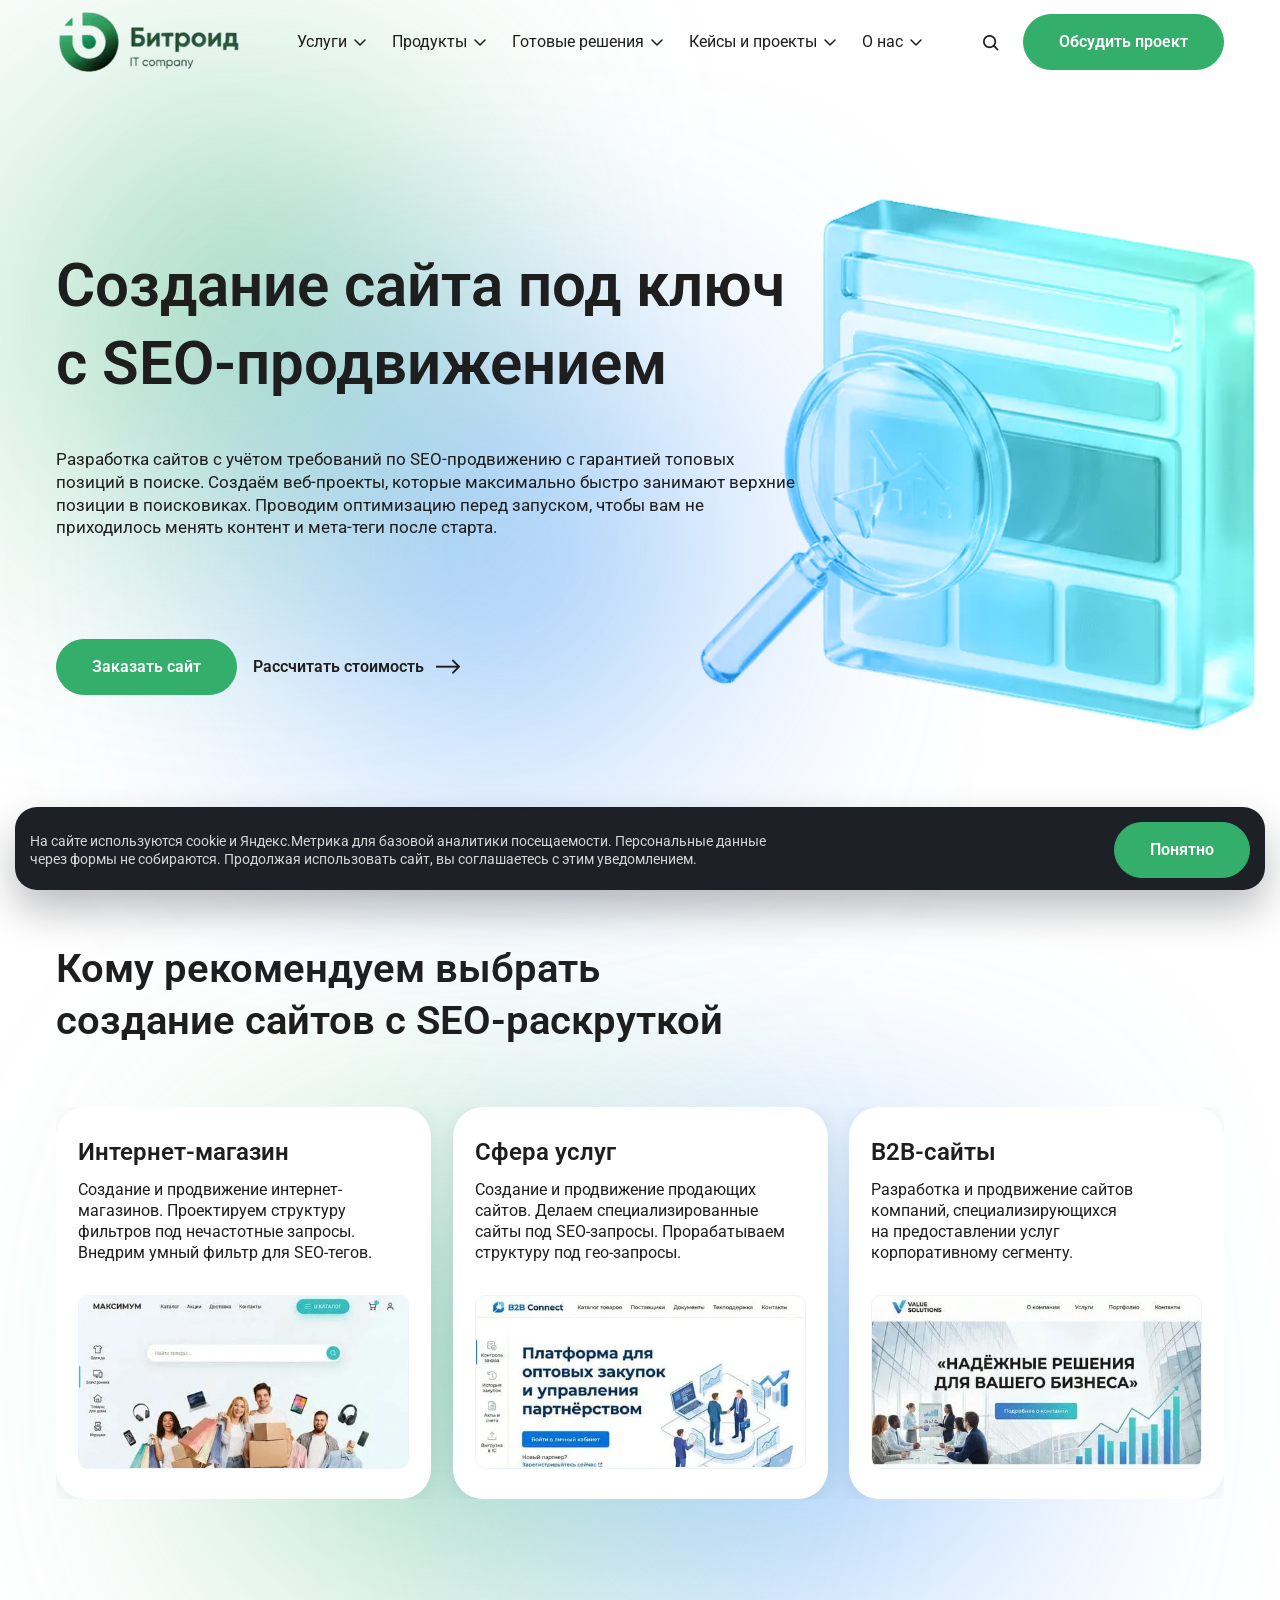
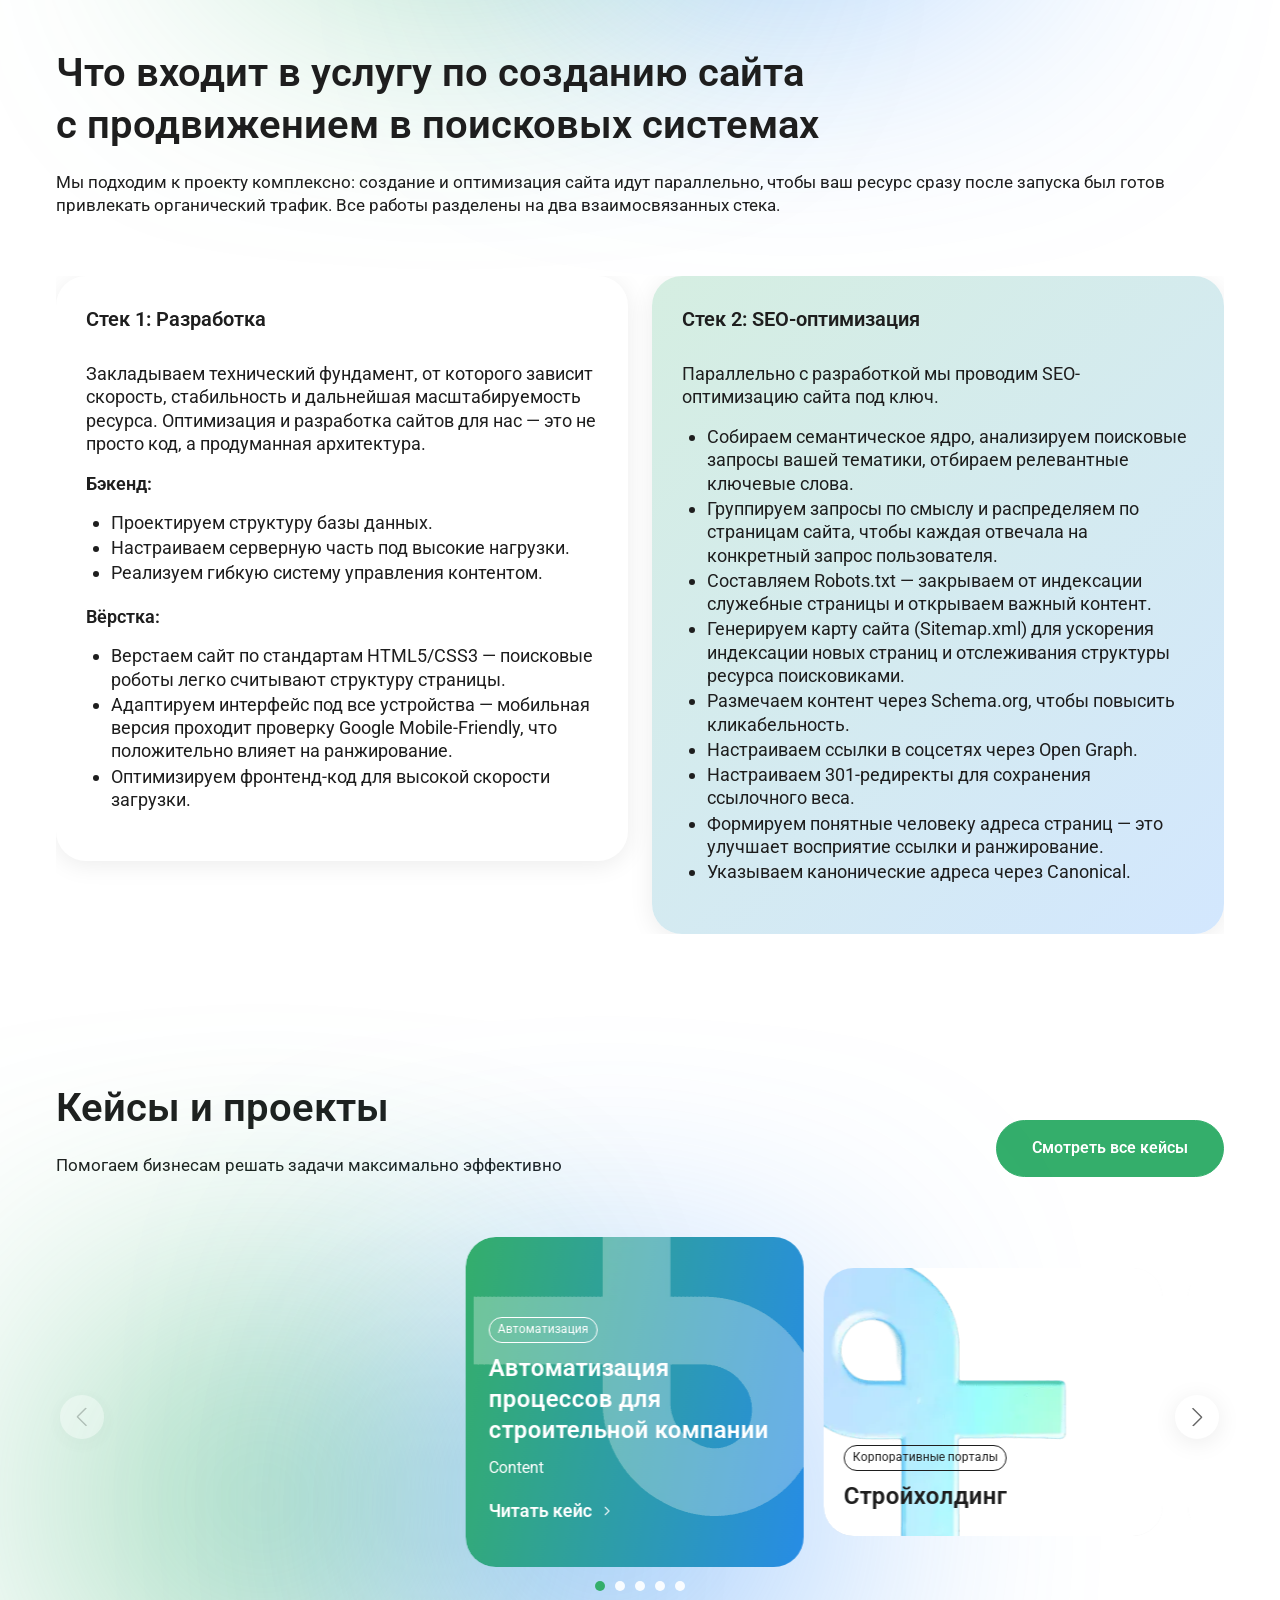
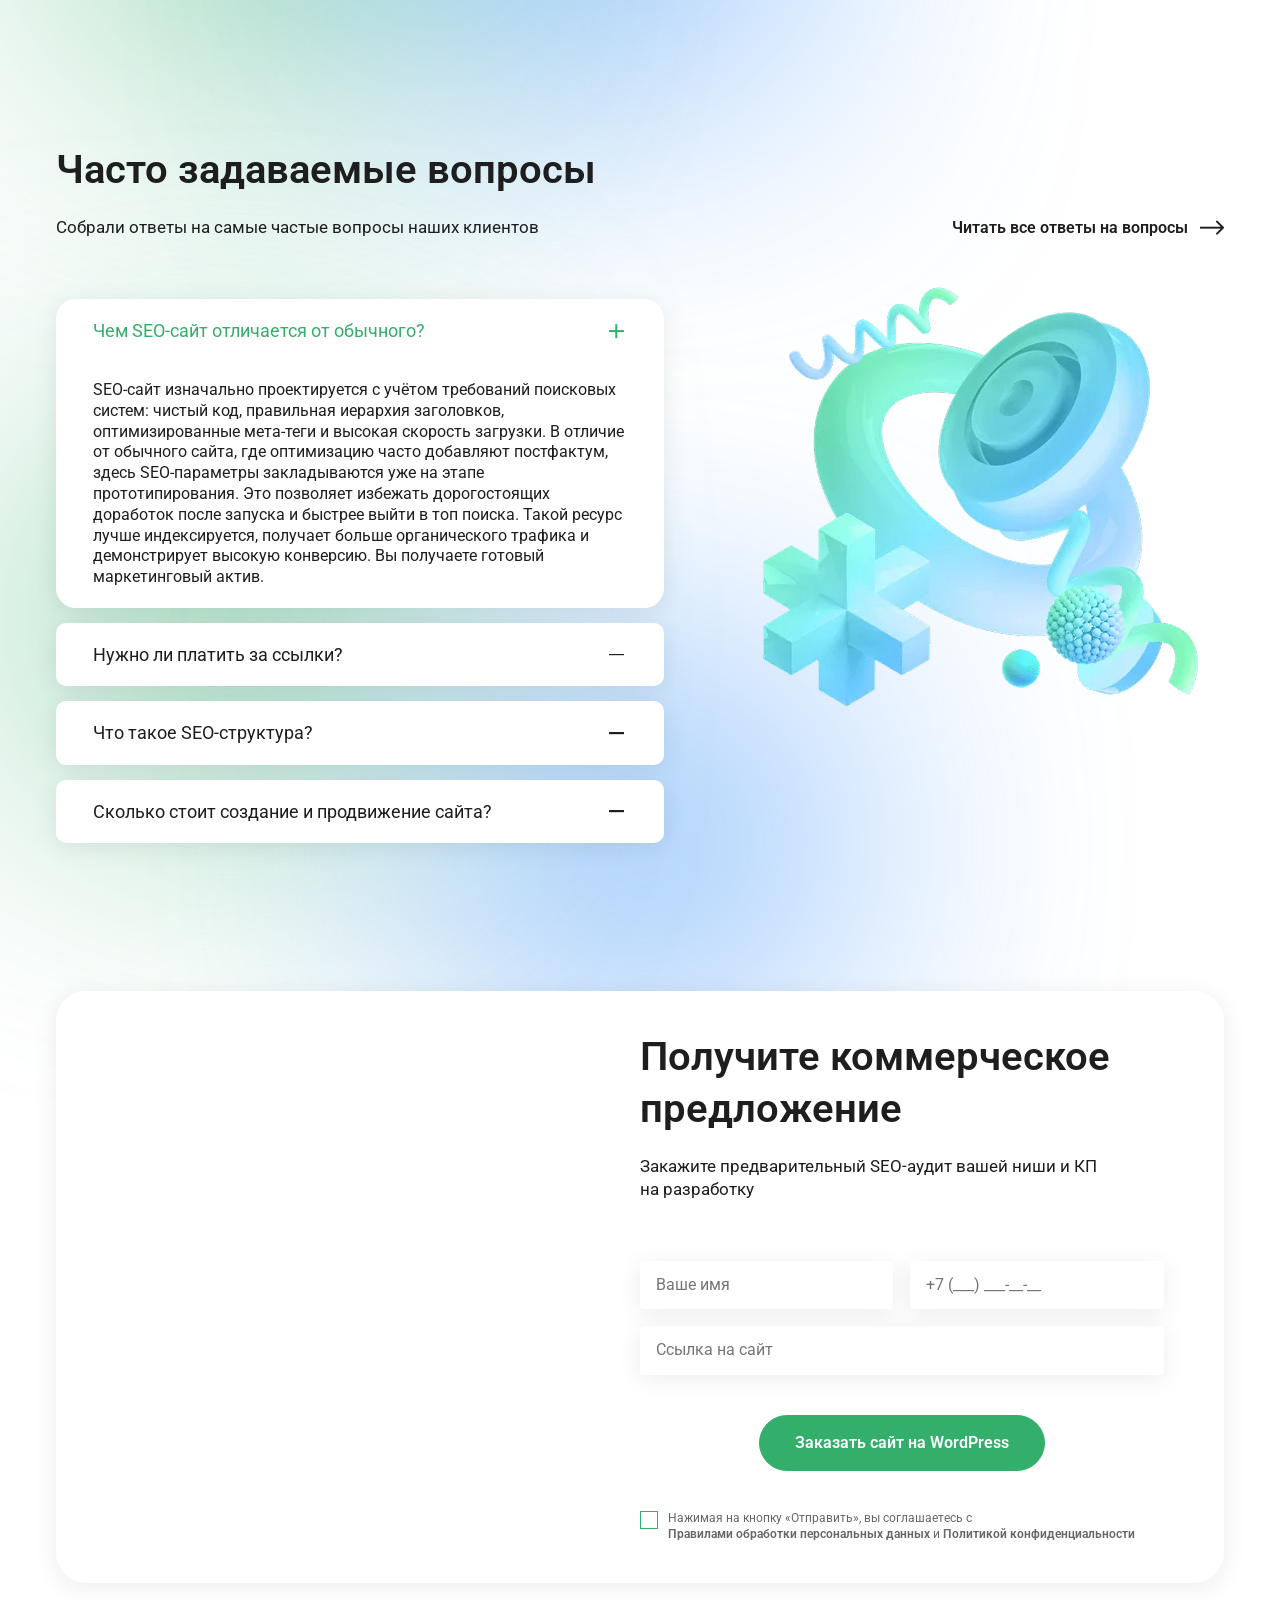
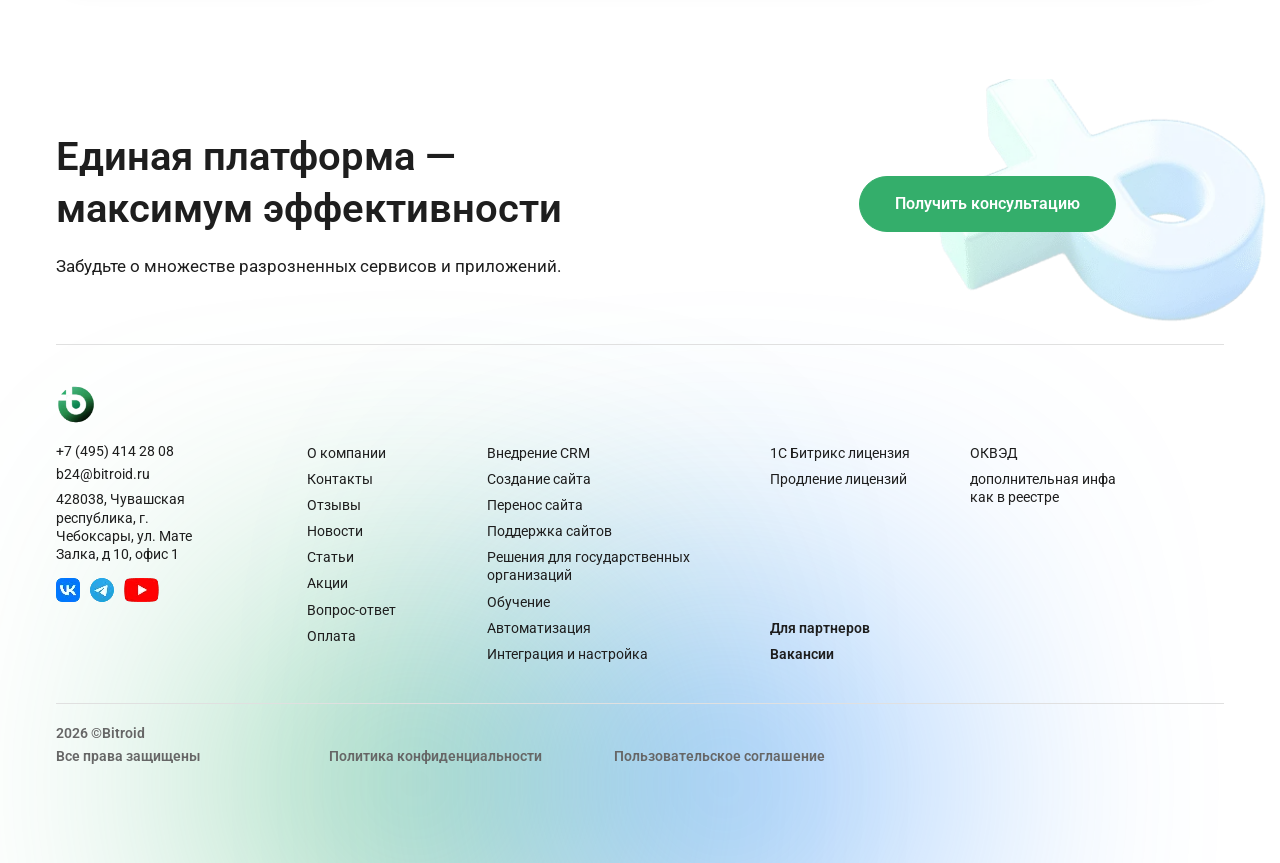
==== commit 08c509d1: "Updates" ====
--- a/index.html
+++ b/index.html
@@ -9,16 +9,17 @@
 		<link rel="preload" href="./assets/fonts/Roboto-Regular.woff2" as="font" type="font/woff2" crossorigin="anonymous">
 		<link rel="preload" href="./assets/fonts/Roboto-Medium.woff2" as="font" type="font/woff2" crossorigin="anonymous">
 		<link rel="preload" href="./assets/fonts/Roboto-Bold.woff2" as="font" type="font/woff2" crossorigin="anonymous">
-		<link rel="preload" href="./assets/fonts/Roboto-Black.woff2" as="font" type="font/woff2" crossorigin="anonymous">
+		<link rel="preload" href="./assets/fonts/Nunito-Regular.woff2" as="font" type="font/woff2" crossorigin="anonymous">
+		<link rel="preload" href="./assets/fonts/Inter-SemiBold.woff2" as="font" type="font/woff2" crossorigin="anonymous">
 		<link rel="icon" type="image/png" href="./assets/img/favicon-96x96.png" sizes="96x96">
 		<link rel="icon" type="image/svg+xml" href="./assets/img/favicon.svg">
 		<link rel="shortcut icon" href="./assets/img/favicon.ico">
 		<link rel="apple-touch-icon" sizes="180x180" href="./assets/img/apple-touch-icon.png">
 		<meta name="apple-mobile-web-app-title" content="Bitroid">
 		<link rel="manifest" href="./assets/img/site.webmanifest">
-		<meta name="keywords" content="Сайт+SEO">
-		<meta name="description" content="IT company - Создание сайта под ключ с SEO-продвижением">
-		<title>Битроид | Сайт+SEO</title>
+		<meta name="keywords" content="Создание сайтов">
+		<meta name="description" content="IT company - Создание сайтов">
+		<title>Битроид | Главная</title>
 		<link rel="preload" href="assets/img/hero/chart-600.webp" as="image" media="(min-width: 500.1px) and (max-width: 800px)" fetchpriority="high">
 		<link rel="preload" href="assets/img/hero/chart.webp" as="image" media="(min-width: 800.1px)" fetchpriority="high">
 		<style>
@@ -49,14 +50,20 @@
 		.wrapper > main {
 			grid-row: 2;
 			height: 100%;
-			min-height: calc(200dvh - var(--header-height));
+			min-height: calc(10dvh - var(--header-height));
 		}
 		.wrapper > footer {
 			grid-row: 3;
 		}
 		.header {
 			display: flex;
+			position: absolute;
+			top: 0;
+			right: 0;
+			left: 0;
 			align-items: center;
+			z-index: 600;
+			padding-top: 10px;
 			height: var(--header-height);
 		}
 		.header__container {
@@ -65,6 +72,10 @@
 			justify-content: space-between;
 		}
 		.header__logo {
+			display: flex;
+			flex-shrink: 0;
+			flex-direction: row;
+			align-items: center;
 			margin-block: auto;
 			width: 86px;
 			height: 28px;
@@ -94,6 +105,12 @@
 		.menu__list {
 			display: flex;
 			flex-direction: column;
+		}
+		.menu__item {
+			display: flex;
+			position: relative;
+			align-items: center;
+			gap: 5px;
 		}
 		.menu__item > a {
 			display: flex;
@@ -208,28 +225,18 @@
 		}
 		.button {
 			--btn-padding: clamp(0.75rem, 0.529rem + 0.98vw, 1rem) clamp(1.563rem, 1.011rem + 2.45vw, 2.188rem);
-			--btn-gap: 10px;
 			--btn-border-width: 1px;
 			--btn-border-style: solid;
 			--btn-border-radius: 60px;
-			--btn-font-family: inherit;
 			--btn-font-size: clamp(0.875rem, 0.765rem + 0.49vw, 1rem);
 			--btn-font-weight: 600;
 			--btn-color: var(--light-color);
 			--btn-bg-color: var(--primary-color);
 			--btn-border-color: var(--primary-color);
-			--btn-size-icon: 24px;
 			display: inline-flex;
 			position: relative;
 			justify-content: center;
 			align-items: center;
-			vertical-align: middle;
-			gap: var(--btn-gap);
-			transition:
-				border-color 0.2s ease,
-				background-color 0.2s ease,
-				color 0.2s ease,
-				box-shadow 0.2s ease;
 			cursor: pointer;
 			border-width: var(--btn-border-width, 1px);
 			border-style: var(--btn-border-style);
@@ -272,7 +279,7 @@
 		}
 		@media screen and (min-width: 768px) {
 			.header__logo {
-				width: 195px;
+				width: 198px;
 				height: 64px;
 			}
 			.index .section-hero__grid {
@@ -284,7 +291,11 @@
 				bottom: initial;
 			}
 		}
-		@media screen and (min-width: 992px) {
+		@media screen and (min-width: 1024px) {
+			.header__logo {
+				width: 198px;
+				height: 64px;
+			}
 			.menu__body {
 				position: static;
 				right: 0;
@@ -298,7 +309,7 @@
 				background-color: transparent;
 			}
 			.menu__item > a {
-				padding-block: calc(var(--header-height) / 2 - 13px);
+				padding-block: calc(var(--header-height) / 2 - 15px);
 				height: var(--header-height);
 			}
 			.menu__actions {
@@ -315,11 +326,11 @@
 		}
 		</style>
 		<style>
-			body{line-height:1.3;-ms-text-size-adjust:100%;-moz-text-size-adjust:100%;-webkit-text-size-adjust:100%;-webkit-font-smoothing:antialiased;-moz-osx-font-smoothing:grayscale}a{display:inline-block;color:inherit;text-decoration:none}a:not([class]){text-decoration-skip-ink:auto}ul li[class]{list-style:none}img{vertical-align:middle;max-width:100%;height:auto}h2{font-weight:inherit;font-size:inherit;text-wrap:balance}p{text-wrap:pretty}img,picture,svg{display:block;border-radius:inherit;max-width:100%}button,input,textarea{background-color:transparent;color:inherit;font-size:inherit;line-height:inherit;font-family:inherit}input,textarea{width:100%}textarea{overflow:auto;resize:vertical}label{display:inline-block}@media (prefers-reduced-motion:reduce){*,::after,::before{animation-duration:0s!important;animation-iteration-count:1!important;scroll-behavior:auto!important}}@media (prefers-reduced-motion:no-preference){html{scroll-behavior:smooth}html{interpolate-size:allow-keywords}}@font-face{font-family:iconfont;font-display:swap;src:url("assets/fonts/iconfont.woff2?656c73d0d8c6ab6226730e0ac9d49685") format("woff2")}[class*="--icon-"]::before{font-family:iconfont}[class*="--icon-separ"]::before{content:"\f101"}[class*="--icon-search"]::before{content:"\f102"}[class*="--icon-home"]::before{content:"\f104"}[class*="--icon-caretdown"]::before{content:"\f106"}[class*="--icon-arrow"]::before{content:"\f107"}:root{--font-family:'Roboto',system-ui,sans-serif;--content-width:1320px;--content-offset:clamp(0.938rem, -0.717rem + 7.35vw, 2.813rem);--swiper-pagination-bullet-size:10px;--swiper-pagination-bullet-horizontal-gap:5px;--swiper-pagination-bullet-border-radius:20px;--swiper-pagination-bottom:0;--swiper-pagination-color:#34ae6b;--swiper-pagination-bullet-inactive-color:#ffffff;--swiper-pagination-bullet-inactive-opacity:0.9;--header-height:48px;--min-height-section:calc(100svh - var(--header-height));--text-color:#1e1e1e;--bg-color:#ffffff;--primary-color:#34ae6b;--secondary-color:#2bac68;--accent-color:#2587f9;--light-color:#f0f1f0;--green-main:#2bac68;--black-green:#010803;--color-green-1:#34ae6b;--color-green-2:#298955;--color-white:#fff;--color-blue:#2587f9;--color-deep-grey:#1e1e1e;--color-grey:#666;--color-light-grey:#f8f8f8;--color-white-30:rgba(255, 255, 255, 0.3);--color-ivory:#e0e0e0;--color-error:#d8464d;--color-light-blue:#eef2fa;--color-orange:#cf4b12;accent-color:var(--accent-color);--box-shadow:0 5px 15px var(--secondary-color),0 -5px 15px var(--secondary-color);--box-shadow-hover:0 5px 15px var(--primary-color),0 -5px 15px var(--primary-color);--vk-color:#0077ff;--tg-color:#29a0dc;--wa-color:#25d366;--yt-color:#ff0033}html{accent-color:var(--color-blue)}body{display:flex;position:relative;flex-direction:column;justify-content:start;min-width:320px;min-height:100vh;min-height:100svh;color:var(--text-color);font-weight:400;font-family:var(--font-family);background-color:var(--bg-color);overflow-x:hidden}.wrapper>*{min-width:0}.container,[class*=__container]{margin-right:auto;margin-left:auto;width:min(var(--content-width),100% - var(--content-offset) * 2)}section{position:relative}section:not(:first-of-type){padding-top:clamp(1.875rem,.735rem + 4.86vw,4.688rem);padding-bottom:clamp(1.875rem,.735rem + 4.86vw,4.688rem)}.section-top{display:grid;grid-auto-flow:row;gap:30px}.section__subtitle{font-weight:300;font-size:clamp(.875rem,.789rem + .38vw,1.125rem);line-height:1.3}.ellipses{--size-ellipse:clamp(9.375rem, 5.785rem + 15.96vw, 18.75rem);position:relative}.ellipses::after,.ellipses::before{position:absolute;z-index:-1;filter:blur(clamp(5.313rem,3.996rem + 5.85vw,8.75rem));border-radius:var(--size-ellipse);width:var(--size-ellipse);height:var(--size-ellipse);content:""}.ellipses::before{top:-10%;left:10%;background-color:var(--secondary-color)}.ellipses::after{right:29%;bottom:35%;background-color:var(--color-blue)}.ellipses.ellipses--recomend::before{top:58%;left:54%}.ellipses.ellipses--recomend::after{right:50%;bottom:12%}.swiper{position:relative;max-width:100%}@media (prefers-reduced-motion:no-preference) and (min-width:768px){.reveal{transform:translateY(36px);opacity:0;will-change:transform,opacity}}.index .section-hero{--size-image-hero:clamp(28.125rem, 19.747rem + 37.23vw, 50rem)}@media (min-width:768px){:root{--header-height:74px;--content-offset:clamp(2.813rem, 1.741rem + 2.23vw, 3.75rem)}.ellipses::after{right:24%;bottom:-1%}.ellipses.ellipses--recomend::before{top:9%;left:19%}.ellipses.ellipses--recomend::after{right:29%;bottom:35%}.index .section-hero{margin-bottom:0}.index .section-hero__grid{grid-template-columns:2fr 1fr}}@media (min-width:1024px){.index .section-hero__title{font-size:55px}}@media (min-width:1280px){.ellipses::before{top:-19%;left:4%}.ellipses.ellipses--recomend::before{top:31%;left:21%}.ellipses.ellipses--recomend::after{right:24%;bottom:-10%}.index .section-hero__title{font-size:60px}}.index .section-hero__subtitle{font-size:clamp(.875rem,.788rem + .38vw,1.125rem)}@media (min-width:600px){.index .section-hero__image .image-wrapper{bottom:-270px}button[type=submit]{grid-row:2}}.index .section-hero__image .image-wrapper img{width:100%;height:100%;object-fit:cover}.index .section-hero__image .image-wrapper::before{position:absolute;transform:rotate(100deg);mix-blend-mode:color;inset:-20px;background:linear-gradient(148deg,#34ae6b 0,#2587f9 100%);content:""}.index .section-recommended .recomend__slider{padding-bottom:30px}.index .section-recommended .recomend__wrapper{display:flex}@media (min-width:768px){.index .section-hero__image .image-wrapper{top:calc(50% - var(--size-image-hero)/ 2);right:calc(clamp(8.625rem,3.536rem + 10.6vw,12.813rem) * -1);bottom:initial}.index .section-recommended .recomend__slider{padding-bottom:0}.index .section-recommended .recomend__slider .swiper-pagination{display:none}.index .section-recommended .recomend__wrapper{flex-direction:column;gap:16px}.index .section-recommended .recomend__slide{flex-shrink:1;height:auto}}@media (min-width:1024px){.index .section-recommended .recomend__wrapper{display:grid;grid-template-columns:repeat(3,1fr);gap:clamp(1rem,-.362rem + 2.13vw,1.5rem)}.index .section-projects__grid .section-projects__link{display:none}}.index .section-faqs .spollers__body{border:0;padding:clamp(1.25rem,.821rem + 1.9vw,2.5rem) 0 0}.spollers__body{border:1px solid #eee;border-radius:5px;padding:20px}:root{--swiper-theme-color:#007aff}:host{position:relative;display:block;margin-left:auto;margin-right:auto;z-index:1}.swiper{margin-left:auto;margin-right:auto;position:relative;overflow:hidden;list-style:none;padding:0;z-index:1;display:block}.swiper-wrapper{position:relative;width:100%;height:100%;z-index:1;display:flex;box-sizing:content-box}.swiper-wrapper{transform:translate3d(0,0,0)}.swiper-slide{flex-shrink:0;width:100%;height:100%;position:relative;display:block}.swiper-pagination{position:absolute;text-align:center;transform:translate3d(0,0,0);z-index:10}&.swiper-pagination-disabled,.swiper-pagination-disabled>&{display:none!important}@media screen and (min-width:992px){.menu__body{margin-right:auto;margin-left:auto;box-shadow:none;background-color:transparent;padding:0;width:auto;max-width:none;height:auto;overflow:initial}}@media screen and (max-width:991.98px){.menu__list{flex-direction:column;gap:clamp(.938rem,.11rem + 3.68vw,1.875rem);background-color:var(--bg-color)}}.menu__item{position:relative}@media screen and (min-width:992px){.menu__item{position:static;margin-bottom:-12px}}.menu__item>a{font-weight:400;line-height:1.3}.menu__item>a::before{transform-origin:50% 45%}.menu__item .submenu{--width--sub-menu--list:312px;display:none;flex-direction:column;visibility:hidden;opacity:0;box-shadow:0 4px 25px 0 rgba(1,8,3,.08);border-radius:30px;background:var(--color-white);width:100%;overflow:hidden}.menu__item .submenu-list{display:flex;flex-direction:column;gap:8px}@media screen and (min-width:992px){.menu__item>a::before{transform-origin:50% 40%}.menu__item .submenu{position:absolute;top:110%;left:50%;transform:translateX(-50%);max-width:min(1096px,98vw);min-height:512px}.menu__item .submenu-list{gap:0;background:linear-gradient(139deg,rgba(43,172,104,.2) 0,rgba(37,135,249,.2) 100%);padding:30px 0 30px 30px;max-width:var(--width--sub-menu--list)}.menu__item .submenu-list__item-link::before{content:none}}.menu__item .submenu-list__item{display:flex;border-radius:8px 0 0 8px}.menu__item .submenu-list__item-link{display:inline-flex;flex-direction:row-reverse;justify-content:space-between;align-items:center;gap:clamp(1.25rem,-.404rem + 7.35vw,3.125rem);box-shadow:0 4px 25px 0 rgba(1,8,3,.08);background:var(--color-white);padding:10px clamp(.625rem,.074rem + 2.45vw,1.25rem);width:100%;font-size:clamp(.875rem,.765rem + .49vw,1rem);text-align:left}.menu__item .submenu-list__item-link::before{rotate:-90deg;width:16px;height:16px;font-weight:400}@media screen and (min-width:992px){.menu__item .submenu-list__item-link{justify-content:flex-end;box-shadow:none;background:0 0}}.menu__item .submenu-list__wrapper{display:flex;position:relative;flex-grow:1}.menu__item .submenu-content{position:fixed;top:var(--header-height);right:-100%;bottom:0;visibility:hidden;opacity:0;background:var(--color-white);padding:30px 30px 30px 24px;width:100%}@media screen and (min-width:992px){.menu__item .submenu-content{position:absolute;top:0;right:0;max-width:calc(100% - var(--width--sub-menu--list))}}.menu__item .submenu-content.is-open{display:grid;grid-template-columns:repeat(2,1fr);align-content:flex-start;gap:30px;visibility:visible;opacity:1}.menu__item .submenu-content__title{margin-bottom:16px;color:var(--color-deep-grey);font-weight:600;font-size:16px}.menu__item .submenu-content__list.grid--list{display:grid;grid-template-columns:repeat(2,1fr);gap:16px}.menu__item .submenu-content__list-item{display:block;border-radius:20px;background-color:rgba(255,255,255,.05)}.menu__item .submenu-content__block{display:flex;position:relative;grid-column:1;flex-direction:column;align-items:flex-start;z-index:1}.menu__item .submenu-content__link{display:flex;flex-direction:column;align-items:center;gap:12px;box-shadow:0 4px 25px 0 rgba(1,8,3,.08);border:1px solid transparent;border-radius:10px;background:var(--color-white);padding:20px}.menu__item .submenu-content__link-img{display:flex;justify-content:center;align-items:center;width:116px;height:70px;overflow:hidden}.menu__item .submenu-content__link-img img{width:100%;height:100%;object-fit:contain}.menu__item .submenu-content__advantages{position:relative;grid-row:1/5;grid-column:2;align-self:flex-start;z-index:4;border-radius:16px;background:var(--color-light-grey);padding:28px 18px 28px 20px;color:#000;font-weight:400;font-size:16px;line-height:1.3}.menu__item .submenu-content__decor{position:absolute;right:-150px;bottom:-150px;background-position:center;background-size:auto;background-repeat:no-repeat;width:512px;height:512px}.menu__item .submenu-content__decor::before{position:absolute;transform:rotate(100deg);z-index:0;mix-blend-mode:color;inset:-20px;background:linear-gradient(230deg,#34ae6b 15%,#2587f9 90%);content:""}.menu__item .submenu-content__full .submenu-content__block{display:flex;position:relative;grid-column:1;flex-direction:column;align-items:flex-start;z-index:1}.menu__item .submenu-content__full .submenu-content__block.block--span{grid-row:2;grid-column:1/3;flex-direction:row}.menu__item .submenu-content__full .submenu-content__block.block--span~.submenu-content__block{grid-row:1}.menu__item .submenu-content__full .submenu-content__block:nth-of-type(3){grid-column:2}.menu__item .submenu-content__full .submenu-content__block:nth-of-type(4){grid-row:1;grid-column:3}.menu__item .submenu-content__full .submenu-content__block:nth-of-type(5){grid-row:1;grid-column:4}.menu__item .submenu-content__full .submenu-content__advantages{grid-row:2/4;grid-column:3/5;align-self:flex-end}.menu__actions{display:flex;justify-content:space-between;align-items:center;margin-top:auto}.icon-menu span,.icon-menu::after,.icon-menu::before{position:absolute;right:0;background-color:var(--text-color);width:100%;height:2px;content:""}.icon-menu::before{top:0}.icon-menu::after{bottom:0}.icon-menu span{top:calc(50% - 1px)}@media screen and (min-width:992px){.icon-menu{display:none}}.menu-overlay{position:fixed;visibility:hidden;opacity:0;z-index:400;inset:0;background:rgba(0,0,0,.2)}.header{--size-logo:159px;position:absolute;top:0;right:0;left:0;z-index:600;background-color:transparent;padding-top:10px;width:100%;color:var(--text-color)}.header__logo{display:flex;flex-direction:row;align-items:center}.header__logo img{width:var(--size-logo)}@media (min-width:1280px){.header__actions .link-phone{display:block}}@media screen and (min-width:1200px){.header__actions .header__button{display:flex}}input[type=email],input[type=tel],input[type=text],textarea{-webkit-appearance:none;-moz-appearance:none;appearance:none}.input{display:block;border:1px solid #cecbcb;border-radius:10px;padding:10px;width:100%;caret-color:inherit}textarea.input{resize:vertical}label{display:flex;position:relative;flex-direction:column;align-self:start;gap:10px}button[type=submit]{justify-self:start}[data-fls-form]{display:grid;gap:15px}.button{--btn-color:var(--color-white);--btn-bg-color:var(--color-green-1);--btn-border-color:var(--color-green-1)}.header__search{display:flex;position:relative;align-self:stretch;z-index:10}.header__search .search-input{top:50%;right:20px;transform:translateY(-50%);border:none;padding:5px}.header__search #search-button{border:none;background:0 0}.header__search #search-button::before{margin-top:5px}.cookie-banner{display:none;position:fixed;right:15px;bottom:10px;left:15px;z-index:80;box-shadow:0 20px 40px rgba(16,19,26,.28);border-radius:22px;background:rgba(16,19,26,.94);padding:15px 15px 12px;color:#fff}.cookie-banner-inner{display:flex;flex-wrap:wrap;justify-content:space-between;align-items:center;gap:18px}.cookie-banner p{margin:0;max-width:760px;color:rgba(255,255,255,.82);font-size:14px}.breadcrumbs{position:relative;z-index:1}.breadcrumbs__item{color:var(--text-color)}.breadcrumbs__separator{display:flex;align-items:center;margin-top:0;width:auto;height:100%}.breadcrumbs a,.breadcrumbs p{margin:0;font-weight:400}.breadcrumbs a,.breadcrumbs p{font-family:var(--font-family)}.breadcrumbs a{color:var(--text-color);text-underline-offset:5px}body::after{position:fixed;top:0;left:0;opacity:0;z-index:149;background-color:rgba(0,0,0,.5);width:100%;height:100%;content:""}[data-fls-popup]{position:fixed;top:0;right:0;bottom:0;left:0;visibility:hidden;padding:30px 10px}[data-fls-popup-wrapper]{display:flex;display:flex;flex:1 1 auto;flex-direction:column;justify-content:center;align-items:center;align-items:center;width:100%;min-height:100%}[data-fls-popup-body]{display:flex;flex-direction:column;gap:25px;transform:scale(0);visibility:hidden;border-radius:20px;background-color:#eee;padding:20px;width:100%;max-width:900px}.popup__header{display:flex;align-items:flex-start;gap:20px}.popup__title{flex:auto;font-weight:500;font-size:20px;text-align:center}[data-fls-popup-close]{margin-left:auto}[data-fls-popup-close] svg{flex-shrink:0;width:25px;height:25px}.popup__content button[type=submit]{align-self:center}@media (min-width:600px){[data-fls-form]{grid-auto-flow:column}.popup__content form{grid-auto-flow:column}.popup__content button[type=submit]{grid-row:3;grid-column:1}}
+			body{line-height:1.3;-ms-text-size-adjust:100%;-moz-text-size-adjust:100%;-webkit-text-size-adjust:100%;-webkit-font-smoothing:antialiased;-moz-osx-font-smoothing:grayscale}a{display:inline-block;color:inherit;text-decoration:none}ul li[class]{list-style:none}img{vertical-align:middle;max-width:100%;height:auto}h2,h3{font-weight:inherit;font-size:inherit;text-wrap:balance}p{text-wrap:pretty}img,picture,svg{display:block;border-radius:inherit;max-width:100%}button,input,textarea{background-color:transparent;color:inherit;font-size:inherit;line-height:inherit;font-family:inherit}input,textarea{width:100%}textarea{overflow:auto;resize:vertical}label{display:inline-block}@media (prefers-reduced-motion:reduce){*,::after,::before{animation-duration:0s!important;animation-iteration-count:1!important;scroll-behavior:auto!important}}@media (prefers-reduced-motion:no-preference){html{scroll-behavior:smooth}html{interpolate-size:allow-keywords}}@font-face{font-family:iconfont;font-display:swap;src:url("assets/fonts/iconfont.woff2?656c73d0d8c6ab6226730e0ac9d49685") format("woff2")}[class*="--icon-"]::before{font-family:iconfont}[class*="--icon-search"]::before{content:"\f102"}[class*="--icon-caretdown"]::before{content:"\f106"}[class*="--icon-arrow"]::before{content:"\f107"}:root{--font-family:'Roboto',system-ui,sans-serif;--second-family:'Nunito Sans',sans-serif;--third-family:'Inter',sans-serif;--content-width:1320px;--content-offset:clamp(0.938rem, -0.717rem + 7.35vw, 2.813rem);--swiper-pagination-bullet-size:10px;--swiper-pagination-bullet-horizontal-gap:5px;--swiper-pagination-bullet-border-radius:20px;--swiper-pagination-bottom:0;--swiper-pagination-color:#34ae6b;--swiper-pagination-bullet-inactive-color:#ffffff;--swiper-pagination-bullet-inactive-opacity:0.9;--header-height:48px;--min-height-section:calc(100svh - var(--header-height));--text-color:#1e1e1e;--bg-color:#ffffff;--primary-color:#34ae6b;--secondary-color:#2bac68;--accent-color:#2587f9;--light-color:#f0f1f0;--green-main:#2bac68;--black-green:#010803;--color-green-1:#34ae6b;--color-green-2:#298955;--color-white:#fff;--color-blue:#2587f9;--color-deep-grey:#1e1e1e;--color-grey:#666;--color-light-grey:#f8f8f8;--color-white-30:rgba(255, 255, 255, 0.3);--color-ivory:#e0e0e0;--color-error:#d8464d;--color-light-blue:#eef2fa;--color-orange:#cf4b12;accent-color:var(--accent-color);--box-shadow:0 5px 15px var(--secondary-color),0 -5px 15px var(--secondary-color);--box-shadow-hover:0 5px 15px var(--primary-color),0 -5px 15px var(--primary-color);--vk-color:#0077ff;--tg-color:#29a0dc;--wa-color:#25d366;--yt-color:#ff0033}html{accent-color:var(--color-blue)}body{display:flex;position:relative;flex-direction:column;justify-content:start;min-width:320px;min-height:100vh;min-height:100svh;color:var(--color-deep-grey);font-weight:400;font-family:var(--font-family);background-color:var(--color-white);overflow-x:hidden}.wrapper>*{min-width:0}.container,[class*=__container]{margin-right:auto;margin-left:auto;width:min(var(--content-width),100% - var(--content-offset) * 2)}section{position:relative}section:not(:first-of-type){padding-top:clamp(1.875rem,.735rem + 4.86vw,4.688rem);padding-bottom:clamp(1.875rem,.735rem + 4.86vw,4.688rem)}.section-top{display:grid;grid-auto-flow:row;gap:30px}.section__subtitle{font-weight:300;font-size:clamp(.875rem,.789rem + .38vw,1.125rem);line-height:1.3}.ellipses{--size-ellipse:clamp(9.375rem, 5.785rem + 15.96vw, 18.75rem);position:relative}.ellipses::after,.ellipses::before{position:absolute;z-index:-1;filter:blur(clamp(5.313rem,3.996rem + 5.85vw,8.75rem));border-radius:var(--size-ellipse);width:var(--size-ellipse);height:var(--size-ellipse);content:""}.ellipses::before{top:-10%;left:10%;background-color:var(--secondary-color)}.ellipses::after{right:29%;bottom:35%;background-color:var(--color-blue)}.ellipses.ellipses--recomend::before{top:58%;left:54%}@media (min-width:768px){:root{--header-height:74px;--content-offset:clamp(2.813rem, 1.741rem + 2.23vw, 3.75rem)}.ellipses::after{right:24%;bottom:-1%}.ellipses.ellipses--recomend::before{top:9%;left:19%}}.ellipses.ellipses--recomend::after{right:50%;bottom:12%}@media (min-width:768px){.ellipses.ellipses--recomend::after{right:29%;bottom:35%}}@media (min-width:1280px){.ellipses::before{top:-19%;left:4%}.ellipses.ellipses--recomend::before{top:31%;left:21%}.ellipses.ellipses--recomend::after{right:24%;bottom:-10%}}.swiper{position:relative;max-width:100%}@media (prefers-reduced-motion:no-preference) and (min-width:768px){.reveal{transform:translateY(36px);opacity:0;will-change:transform,opacity}}.spollers__body{border:1px solid #eee;border-radius:5px;padding:20px}:root{--swiper-theme-color:#007aff}:host{position:relative;display:block;margin-left:auto;margin-right:auto;z-index:1}.swiper{margin-left:auto;margin-right:auto;position:relative;overflow:hidden;list-style:none;padding:0;z-index:1;display:block}.swiper-wrapper{position:relative;width:100%;height:100%;z-index:1;display:flex;box-sizing:content-box}.swiper-wrapper{transform:translate3d(0,0,0)}.swiper-slide{flex-shrink:0;width:100%;height:100%;position:relative;display:block}.swiper-pagination{position:absolute;text-align:center;transform:translate3d(0,0,0);z-index:10}&.swiper-pagination-disabled,.swiper-pagination-disabled>&{display:none!important}@media screen and (min-width:1024px){.menu__body{margin-right:auto;margin-left:auto;box-shadow:none;background-color:transparent;padding:0;width:auto;max-width:none;height:auto;overflow:initial}}@media screen and (max-width:1023.98px){.menu__list{flex-direction:column;gap:clamp(.938rem,.11rem + 3.68vw,1.875rem);background-color:var(--color-white)}}@media screen and (min-width:1024px){.menu__item{position:static;flex-direction:row}}.menu__item{display:grid;grid-template-columns:auto 1fr}.menu__item>a{flex-direction:row;align-items:center;font-weight:400;line-height:1.3}.menu__item>.js-dropdown-trigger{display:grid;place-items:center;transform-origin:50% 65%;margin-top:-5px;padding:0;width:16px;height:16px}.menu__item>.js-dropdown-trigger::before{display:grid;place-items:center;width:inherit;height:inherit}.menu__item .submenu{--width--sub-menu--list:312px;display:none;grid-column:1/3;flex-direction:column;visibility:hidden;opacity:0;box-shadow:0 4px 25px 0 rgba(1,8,3,.08);border-radius:30px;background:var(--color-white);width:100%;overflow:hidden}.menu__item .submenu-list{display:flex;flex-direction:column;gap:8px}@media screen and (min-width:1024px){.menu__item .submenu{position:absolute;top:110%;left:50%;transform:translateX(-50%);max-width:min(1096px,98vw);min-height:512px}.menu__item .submenu-list{gap:0;background:linear-gradient(139deg,rgba(43,172,104,.2) 0,rgba(37,135,249,.2) 100%);padding:30px 0 30px 30px;max-width:var(--width--sub-menu--list)}.menu__item .submenu-list__item-link::before{content:none}}.menu__item .submenu-list__item{display:flex;border-radius:8px 0 0 8px}.menu__item .submenu-list__item-link{display:inline-flex;flex-direction:row-reverse;justify-content:space-between;align-items:center;gap:clamp(1.25rem,-.404rem + 7.35vw,3.125rem);box-shadow:0 4px 25px 0 rgba(1,8,3,.08);background:var(--color-white);padding:10px clamp(.625rem,.074rem + 2.45vw,1.25rem);width:100%;font-size:clamp(.875rem,.765rem + .49vw,1rem);text-align:left}.menu__item .submenu-list__item-link::before{rotate:-90deg;width:16px;height:16px;font-weight:400}@media screen and (min-width:1024px){.menu__item .submenu-list__item-link{justify-content:flex-end;box-shadow:none;background:0 0}}.menu__item .submenu-list__wrapper{display:flex;position:relative;flex-grow:1}.menu__item .submenu-content{position:fixed;top:var(--header-height);right:-100%;bottom:0;visibility:hidden;opacity:0;background:var(--color-white);padding:30px 30px 30px 24px;width:100%}@media screen and (min-width:1024px){.menu__item .submenu-content{position:absolute;top:0;right:0;max-width:calc(100% - var(--width--sub-menu--list))}}.menu__item .submenu-content.is-open{display:grid;grid-template-columns:repeat(2,1fr);align-content:flex-start;gap:30px;visibility:visible;opacity:1}.menu__item .submenu-content__title{margin-bottom:16px;color:var(--color-deep-grey);font-weight:600;font-size:16px}.menu__item .submenu-content__list.grid--list{display:grid;grid-template-columns:repeat(2,1fr);gap:16px}.menu__item .submenu-content__list-item{display:block;border-radius:20px;background-color:rgba(255,255,255,.05)}.menu__item .submenu-content__block{display:flex;position:relative;grid-column:1;flex-direction:column;align-items:flex-start;z-index:1}.menu__item .submenu-content__link{display:flex;flex-direction:column;align-items:center;gap:12px;box-shadow:0 4px 25px 0 rgba(1,8,3,.08);border:1px solid transparent;border-radius:10px;background:var(--color-white);padding:20px}.menu__item .submenu-content__link-img{display:flex;justify-content:center;align-items:center;width:116px;height:70px;overflow:hidden}.menu__item .submenu-content__link-img img{width:100%;height:100%;object-fit:contain}.menu__item .submenu-content__advantages{position:relative;grid-row:1/5;grid-column:2;align-self:flex-start;z-index:4;border-radius:16px;background:var(--color-light-grey);padding:28px 18px 28px 20px;color:#000;font-weight:400;font-size:16px;line-height:1.3}.menu__item .submenu-content__decor{position:absolute;right:-150px;bottom:-150px;background-position:center;background-size:auto;background-repeat:no-repeat;width:512px;height:512px}.menu__item .submenu-content__decor::before{position:absolute;transform:rotate(100deg);z-index:0;mix-blend-mode:color;inset:-20px;background:linear-gradient(230deg,#34ae6b 15%,#2587f9 90%);content:""}.menu__item .submenu-content__full .submenu-content__block{display:flex;position:relative;grid-column:1;flex-direction:column;align-items:flex-start;z-index:1}.menu__item .submenu-content__full .submenu-content__block.block--span{grid-row:2;grid-column:1/3;flex-direction:row}.menu__item .submenu-content__full .submenu-content__block.block--span~.submenu-content__block{grid-row:1}.menu__item .submenu-content__full .submenu-content__block:nth-of-type(3){grid-column:2}.menu__item .submenu-content__full .submenu-content__block:nth-of-type(4){grid-row:1;grid-column:3}.menu__item .submenu-content__full .submenu-content__block:nth-of-type(5){grid-row:1;grid-column:4}.menu__item .submenu-content__full .submenu-content__advantages{grid-row:2/4;grid-column:3/5;align-self:flex-end}.menu__actions{display:flex;justify-content:space-between;align-items:center;margin-top:auto}.icon-menu span,.icon-menu::after,.icon-menu::before{position:absolute;right:0;background-color:var(--text-color);width:100%;height:2px;content:""}.icon-menu::before{top:0}.icon-menu::after{bottom:0}.icon-menu span{top:calc(50% - 1px)}@media screen and (min-width:1024px){.icon-menu{display:none}}.menu-overlay{position:fixed;visibility:hidden;opacity:0;z-index:400;inset:0;background:rgba(0,0,0,.2)}.header{background-color:transparent;width:100%;color:var(--text-color)}.header__logo img{width:100%;height:100%;object-fit:contain}@media (min-width:768px){.header__logo{width:198px;height:64px}}@media (min-width:1366px){.header__actions .link-phone{display:block}}@media (min-width:1280px){.header__actions .header__button{display:flex}}input[type=email],input[type=tel],input[type=text],textarea{-webkit-appearance:none;-moz-appearance:none;appearance:none}.input{display:block;border:1px solid #cecbcb;border-radius:10px;padding:10px;width:100%;caret-color:inherit}textarea.input{resize:vertical}label{display:flex;position:relative;flex-direction:column;align-self:start;gap:10px}button[type=submit]{justify-self:start}[data-fls-form]{display:grid;gap:15px}.button{--btn-gap:10px;--btn-font-family:inherit;--btn-color:var(--color-white);--btn-bg-color:var(--color-green-1);--btn-border-color:var(--color-green-1);--btn-size-icon:24px;vertical-align:middle;gap:var(--btn-gap)}.header__search{display:flex;position:relative;align-self:stretch;z-index:10}.header__search .search-input{top:50%;right:20px;transform:translateY(-50%);border:none;padding:5px}.header__search #search-button{border:none;background:0 0}.header__search #search-button::before{margin-top:5px}.cookie-banner{display:none;position:fixed;right:15px;bottom:10px;left:15px;z-index:80;box-shadow:0 20px 40px rgba(16,19,26,.28);border-radius:22px;background:rgba(16,19,26,.94);padding:15px 15px 12px;color:#fff}.cookie-banner-inner{display:flex;flex-wrap:wrap;justify-content:space-between;align-items:center;gap:18px}.cookie-banner p{margin:0;max-width:760px;color:rgba(255,255,255,.82);font-size:14px}body::after{position:fixed;top:0;left:0;opacity:0;z-index:149;background-color:rgba(0,0,0,.5);width:100%;height:100%;content:""}[data-fls-popup]{position:fixed;top:0;right:0;bottom:0;left:0;visibility:hidden;padding:30px 10px}[data-fls-popup-wrapper]{display:flex;display:flex;flex:1 1 auto;flex-direction:column;justify-content:center;align-items:center;align-items:center;width:100%;min-height:100%}[data-fls-popup-body]{display:flex;flex-direction:column;gap:25px;transform:scale(0);visibility:hidden;border-radius:20px;background-color:#eee;padding:20px;width:100%;max-width:900px}.popup__header{display:flex;align-items:flex-start;gap:20px}.popup__title{flex:auto;font-weight:500;font-size:20px;text-align:center}[data-fls-popup-close]{margin-left:auto}[data-fls-popup-close] svg{flex-shrink:0;width:25px;height:25px}.popup__content button[type=submit]{align-self:center}.index .section-hero{--size-image-hero:clamp(28.125rem, 19.747rem + 37.23vw, 50rem)}@media (min-width:768px){.index .section-hero{margin-bottom:0}.index .section-hero__grid{grid-template-columns:2fr 1fr}}@media (min-width:600px){button[type=submit]{grid-row:2}[data-fls-form]{grid-auto-flow:column}.popup__content form{grid-auto-flow:column}.popup__content button[type=submit]{grid-row:3;grid-column:1}}@media (min-width:1024px){.index .section-hero__title{font-size:55px}}@media (min-width:1280px){.index .section-hero__title{font-size:60px}}.index .section-hero__subtitle{font-size:clamp(.875rem,.788rem + .38vw,1.125rem)}@media (min-width:600px){.index .section-hero__image .image-wrapper{bottom:-270px}}.index .section-hero__image .image-wrapper img{width:100%;height:100%;object-fit:cover}.index .section-hero__image .image-wrapper::before{position:absolute;transform:rotate(100deg);mix-blend-mode:color;inset:-20px;background:linear-gradient(148deg,#34ae6b 0,#2587f9 100%);content:""}.index .section-recommended .recomend__slider{padding-bottom:30px}.index .section-recommended .recomend__wrapper{display:flex}@media (min-width:768px){.index .section-hero__image .image-wrapper{top:calc(50% - var(--size-image-hero)/ 2);right:calc(clamp(8.625rem,3.536rem + 10.6vw,12.813rem) * -1);bottom:initial}.index .section-recommended .recomend__slider{padding-bottom:0}.index .section-recommended .recomend__slider .swiper-pagination{display:none}.index .section-recommended .recomend__wrapper{flex-direction:column;gap:16px}.index .section-recommended .recomend__slide{flex-shrink:1;height:auto}}@media (min-width:1024px){.index .section-recommended .recomend__wrapper{display:grid;grid-template-columns:repeat(3,1fr);gap:clamp(1rem,-.362rem + 2.13vw,1.5rem)}}.index .section-recommended .recomended-item{display:grid;grid-template-rows:auto 1fr auto;grid-template-columns:1fr;gap:8px;box-shadow:0 4px 25px 0 rgba(1,8,3,.08);border-radius:30px;background:#fff;height:100%}@media (min-width:768px){.index .section-recommended .recomended-item{grid-template-rows:auto 1fr;grid-template-columns:1fr 200px;row-gap:12px}}.index .section-recommended .recomended-item__title{font-weight:600}.index .section-recommended .recomended-item__title{line-height:1.3}@media (min-width:1024px){.index .section-recommended .recomended-item{grid-template-rows:auto 1fr auto;grid-template-columns:1fr;row-gap:12px;min-width:320px}.index .section-projects__grid .section-projects__link{display:none}}.index .section-faqs .spollers__body{border:0;padding:clamp(1.25rem,.821rem + 1.9vw,2.5rem) 0 0}
 		</style>
-		<script type="module" crossorigin="" src="./js/app.min.js?v=1777993075369"></script>
-		<link rel="modulepreload" crossorigin="" href="./js/app2.min.js?v=1777993075369">
-		<link rel="stylesheet" crossorigin="" href="./css/app.min.css?v=1777993075369" media="print" onload="this.media='all'">
+		<script type="module" crossorigin="" src="./js/app4.min.js?v=1778000698505"></script>
+		<script type="module" crossorigin="" src="./js/app.min.js?v=1778000698505"></script>
+		<link rel="stylesheet" crossorigin="" href="./css/app.min.css?v=1778000698505" media="print" onload="this.media='all'">
 	</head>
 	<body>
 		<div class="wrapper">
@@ -327,14 +338,15 @@
 				<div class="header__container">
 					<div class="header__logo">
 						<picture>
-							<img width="159" height="84" alt="Битроид - IT company" fetchpriority="high" src="./assets/img/logo-full.webp">
+							<img width="198" height="64" alt="Битроид - IT company" fetchpriority="high" src="./assets/img/logo-full.webp">
 						</picture>
 					</div>
 					<div class="header__menu menu">
 						<nav class="menu__body" aria-label="Основное меню">
 							<ul class="menu__list">
 								<li class="menu__item menu__item--dropdown" aria-expanded="false">
-									<a href="#" class="menu__link --icon-caretdown js-dropdown-trigger">Услуги</a>
+									<a href="services.html" class="menu__link">Услуги</a>
+									<button class="--icon-caretdown js-dropdown-trigger" aria-label="Открыть большое меню"></button>
 									<div class="submenu js-dropdown">
 										<div class="submenu-list__wrapper">
 											<ul class="submenu-list">
@@ -716,16 +728,20 @@
 									</div>
 								</li>
 								<li class="menu__item">
-									<a href="#" class="menu__link --icon-caretdown">Продукты</a>
+									<a href="#" class="menu__link">Продукты</a>
+									<button class="--icon-caretdown js-dropdown-trigger" aria-label="Открыть большое меню"></button>
 								</li>
 								<li class="menu__item">
-									<a href="#" class="menu__link --icon-caretdown">Готовые решения</a>
+									<a href="#" class="menu__link">Готовые решения</a>
+									<button class="--icon-caretdown js-dropdown-trigger" aria-label="Открыть большое меню"></button>
 								</li>
 								<li class="menu__item">
-									<a href="#" class="menu__link --icon-caretdown">Кейсы и проекты</a>
+									<a href="#" class="menu__link">Кейсы и проекты</a>
+									<button class="--icon-caretdown js-dropdown-trigger" aria-label="Открыть большое меню"></button>
 								</li>
 								<li class="menu__item">
-									<a href="#" class="menu__link --icon-caretdown">О нас</a>
+									<a href="#" class="menu__link">О нас</a>
+									<button class="--icon-caretdown js-dropdown-trigger" aria-label="Открыть большое меню"></button>
 								</li>
 							</ul>
 							<div class="menu__actions">
@@ -756,27 +772,6 @@
 			<div class="menu-overlay" id="menuOverlay" aria-hidden="true"></div>
 			<main class="page">
 				<div data-fls-index="" class="index">
-					<div data-fls-breadcrumbs="" class="breadcrumbs">
-						<div class="breadcrumbs__container">
-							<ul class="breadcrumbs__list" aria-label="Хлебные крошки" itemscope itemtype="https://schema.org/BreadcrumbList">
-								<li class="breadcrumbs__item" itemprop="itemListElement" itemscope itemtype="https://schema.org/ListItem">
-									<a href="index.html" itemscope itemtype="https://schema.org/WebPage" itemprop="item" class="--icon-home">Главная</a>
-									<span class="breadcrumbs__separator --icon-separ"></span>
-								</li>
-								<li class="breadcrumbs__item" itemprop="itemListElement" itemscope itemtype="https://schema.org/ListItem">
-									<a href="/" itemscope itemtype="https://schema.org/WebPage" itemprop="item">Услуги</a>
-									<span class="breadcrumbs__separator --icon-separ"></span>
-								</li>
-								<li class="breadcrumbs__item" itemprop="itemListElement" itemscope itemtype="https://schema.org/ListItem">
-									<a href="/" itemscope itemtype="https://schema.org/WebPage" itemprop="item">Создание сайтов</a>
-									<span class="breadcrumbs__separator --icon-separ"></span>
-								</li>
-								<li class="breadcrumbs__item" itemprop="itemListElement" itemscope itemtype="https://schema.org/ListItem">
-									<p>Сайт+SEO</p>
-								</li>
-							</ul>
-						</div>
-					</div>
 					<section class="section-hero" aria-labelledby="section-hero-title">
 						<div class="container">
 							<div class="section-hero__grid">
@@ -795,7 +790,7 @@
 									<div class="image-wrapper">
 										<picture>
 											<source media="(max-width: 425px)" srcset="./assets/img/hero/chart-425.webp" type="image/webp">
-											<source media="(max-width: 600px)" srcset="./assets/img/hero/chart-600.webp" type="image/webp">
+											<source media="(max-width: 700px)" srcset="./assets/img/hero/chart-700.webp" type="image/webp">
 											<img width="800" height="800" alt="chart" fetchpriority="high" src="./assets/img/hero/chart.webp">
 										</picture>
 									</div>
@@ -1099,22 +1094,22 @@
 							</div>
 						</div>
 					</section>
-					<section class="section-consultation" aria-labelledby="section-consultation-title">
-						<div class="container section-consultation__container">
-							<div class="section-consultation__grid">
-								<div class="section-top">
-									<h2 class="section__title section-consultation__title" id="section-consultation-title">Единая платформа — максимум эффективности</h2>
-									<p class="section__subtitle">Забудьте о множестве разрозненных сервисов и приложений.</p>
-								</div>
-								<div class="section-consultation__content">
-									<button data-fls-button="" type="button" data-fls-popup-link="consultation" class="button">Получить консультацию</button>
-								</div>
-							</div>
-						</div>
-					</section>
 				</div>
 			</main>
 			<footer data-fls-footer="" class="footer">
+				<section class="section-consultation" aria-labelledby="section-consultation-title">
+					<div class="container section-consultation__container">
+						<div class="section-consultation__grid">
+							<div class="section-top">
+								<h2 class="section__title section-consultation__title" id="section-consultation-title">Единая платформа — максимум эффективности</h2>
+								<p class="section__subtitle">Забудьте о множестве разрозненных сервисов и приложений.</p>
+							</div>
+							<div class="section-consultation__content">
+								<button data-fls-button="" type="button" data-fls-popup-link="consultation" class="button">Получить консультацию</button>
+							</div>
+						</div>
+					</div>
+				</section>
 				<div class="footer__container">
 					<div class="footer__grid ellipses ellipses--footer">
 						<div class="footer__logo">
@@ -1388,7 +1383,7 @@
 			</div>
 		</div>
 		<noscript>
-			<link rel="stylesheet" crossorigin="" href="./css/app.min.css?v=1777993075369">
+			<link rel="stylesheet" crossorigin="" href="./css/app.min.css?v=1778000698505">
 		</noscript>
 	</body>
 </html>
--- a/css/app.min.css
+++ b/css/app.min.css
@@ -1 +1 @@
-@charset "UTF-8";*{border:0;margin:0;padding:0}*,:after,:before{box-sizing:border-box}:after,:before{display:inline-block}html{height:100%}body{line-height:1.3;-ms-text-size-adjust:100%;-moz-text-size-adjust:100%;-webkit-text-size-adjust:100%;-webkit-font-smoothing:antialiased;-moz-osx-font-smoothing:grayscale}button,option,select{cursor:pointer}a{color:inherit;display:inline-block;text-decoration:none}a:not([class]){text-decoration-skip-ink:auto}ul li[class]{list-style:none}img{height:auto;max-width:100%;vertical-align:middle}h1,h2,h3,h4,h5,h6{font-size:inherit;font-weight:inherit;text-wrap:balance}p{text-wrap:pretty;&:not(:last-of-type){margin-bottom:1em}}address{font-style:normal}canvas,img,picture,svg,video{border-radius:inherit;display:block;max-width:100%}svg *{transition-property:fill,stroke}button,input,textarea{background-color:transparent;color:inherit;font-family:inherit;font-size:inherit;line-height:inherit}input,textarea{width:100%}textarea{overflow:auto;resize:vertical}label{display:inline-block}[id^=imedium-],[id^=ismall-],[id^=large-],[id^=medium-],[id^=txtblock-]{display:none!important}@font-face{font-display:swap;font-family:Roboto;font-style:normal;font-weight:600;src:url(../assets/fonts/Roboto-SemiBold.woff2) format("woff2")}@font-face{font-display:swap;font-family:Roboto;font-style:normal;font-weight:400;src:url(../assets/fonts/Roboto-Regular.woff2) format("woff2")}@font-face{font-display:swap;font-family:Roboto;font-style:normal;font-weight:500;src:url(../assets/fonts/Roboto-Medium.woff2) format("woff2")}@font-face{font-display:swap;font-family:Roboto;font-style:normal;font-weight:700;src:url(../assets/fonts/Roboto-Bold.woff2) format("woff2")}@font-face{font-display:swap;font-family:Roboto;font-style:normal;font-weight:900;src:url(../assets/fonts/Roboto-Black.woff2) format("woff2")}@font-face{font-display:swap;font-family:iconfont;src:url(../assets/fonts/iconfont.woff2?656c73d0d8c6ab6226730e0ac9d49685) format("woff2")}[class*="--icon-"]:before{font-family:iconfont}[class*="--icon-separ"]:before{content:"\f101"}[class*="--icon-search"]:before{content:"\f102"}[class*="--icon-plus"]:before{content:"\f103"}[class*="--icon-home"]:before{content:"\f104"}[class*="--icon-close"]:before{content:"\f105"}[class*="--icon-caretdown"]:before{content:"\f106"}[class*="--icon-arrow"]:before{content:"\f107"}:root{--font-family:"Roboto",system-ui,sans-serif;--content-width:82.5rem;--content-offset:clamp(0.938rem,-0.717rem + 7.35vw,2.813rem);--swiper-pagination-bullet-size:0.625rem;--swiper-pagination-bullet-horizontal-gap:0.3125rem;--swiper-pagination-bullet-border-radius:1.25rem;--swiper-pagination-bottom:0;--swiper-pagination-color:#34ae6b;--swiper-pagination-bullet-inactive-color:#fff;--swiper-pagination-bullet-inactive-opacity:0.9;--header-height:3rem;--min-height-section:calc(100svh - var(--header-height));--text-color:#1e1e1e;--bg-color:#fff;--primary-color:#34ae6b;--secondary-color:#2bac68;--accent-color:#2587f9;--light-color:#f0f1f0;--green-main:#2bac68;--black-green:#010803;--color-green-1:#34ae6b;--color-green-2:#298955;--color-white:#fff;--color-blue:#2587f9;--color-deep-grey:#1e1e1e;--color-grey:#666;--color-light-grey:#f8f8f8;--color-white-30:hsla(0,0%,100%,.3);--color-ivory:#e0e0e0;--color-error:#d8464d;--color-light-blue:#eef2fa;--color-orange:#cf4b12;accent-color:var(--accent-color);--box-shadow:0 0.3125rem 0.9375rem var(--secondary-color),0 -0.3125rem 0.9375rem var(--secondary-color);--box-shadow-hover:0 0.3125rem 0.9375rem var(--primary-color),0 -0.3125rem 0.9375rem var(--primary-color);--vk-color:#07f;--tg-color:#29a0dc;--wa-color:#25d366;--yt-color:#f03}html{accent-color:var(--color-blue)}body{color:var(--text-color);display:flex;flex-direction:column;font-family:var(--font-family);font-weight:400;justify-content:start;min-height:100vh;min-height:100svh;min-width:20rem;position:relative;-webkit-tap-highlight-color:transparent;background-color:var(--bg-color);overflow-x:hidden}[data-fls-scrolllock] body{overflow:hidden;overscroll-behavior:none;touch-action:none}.wrapper{display:grid;flex:1 0 auto;grid-template-rows:var(--header-height) 1fr auto;overflow:clip}.wrapper>main{grid-row:2;height:100%;min-height:calc(200dvh - var(--header-height))}.wrapper>footer{grid-row:3}.wrapper>*{min-width:0}.container,[class*=__container]{margin-left:auto;margin-right:auto;width:min(var(--content-width),100% - var(--content-offset) * 2)}section{position:relative}section:not(:first-of-type){padding-bottom:clamp(1.875rem,.735rem + 4.86vw,4.688rem);padding-top:clamp(1.875rem,.735rem + 4.86vw,4.688rem)}.section-top{display:grid;gap:1.875rem;grid-auto-flow:row}.section__title{font-weight:600;line-height:1.3;text-align:left;text-wrap:balance}.section__subtitle{font-size:clamp(.875rem,.789rem + .38vw,1.125rem);font-weight:300;line-height:1.3}.ellipses{--size-ellipse:clamp(9.375rem,5.785rem + 15.96vw,18.75rem);position:relative}.ellipses:after,.ellipses:before{border-radius:var(--size-ellipse);content:"";filter:blur(clamp(5.313rem,3.996rem + 5.85vw,8.75rem));height:var(--size-ellipse);position:absolute;width:var(--size-ellipse);z-index:-1}.ellipses:before{background-color:var(--secondary-color);left:10%;top:-10%}.ellipses:after{background-color:var(--color-blue);bottom:35%;right:29%}.ellipses.ellipses--recomend:before{left:54%;top:58%}.ellipses.ellipses--recomend:after{bottom:12%;right:50%}.ellipses.ellipses--projects:before{left:54%;top:58%}.ellipses.ellipses--projects:after{bottom:12%;right:50%}.ellipses.ellipses--faqs:before{left:54%;top:58%}.ellipses.ellipses--faqs:after{bottom:2%;right:50%}.ellipses.ellipses--footer:before{left:4%;top:58%}.ellipses.ellipses--footer:after{bottom:5%;right:5%}.link-email,.link-phone,a.--icon-arrow{align-items:center;display:flex;flex-direction:row-reverse;font-size:1rem;gap:.75rem;line-height:1.1;transition:color .2s ease;white-space:nowrap}.link-email:hover,.link-phone:hover,a.--icon-arrow:hover{color:var(--color-green-1)}a.--icon-arrow{font-weight:600}a.--icon-arrow:before{display:flex;font-size:1.5rem;font-weight:300;margin-top:-.625rem}.swiper{max-width:100%}.swiper .swiper-navigation{display:flex;justify-content:space-between;left:0;pointer-events:none;position:absolute;top:50%;transform:translateY(-50%);width:100%}.swiper .swiper-navigation>button{pointer-events:all}.swiper .swiper-button-prev{rotate:180deg}.swiper .swiper-button-disabled{cursor:default;opacity:.5}.visually-hidden{border:0;height:.0625rem;margin:-.0625rem;overflow:hidden;padding:0;position:absolute;width:.0625rem;clip:rect(0 0 0 0)}.text-box{text-box:trim-both cap alphabetic}.text-block h4,.text-block h5,.text-block h6{font-weight:600;margin-bottom:1rem}.text-block p{margin-bottom:1rem}.text-block ul{margin-bottom:1.25rem;padding-left:1.4em}.text-block ul li:not(:last-child){margin-bottom:.1em}@supports (-webkit-line-clamp:4){.news-card__text{display:-webkit-box;-webkit-line-clamp:4;overflow:hidden;text-overflow:ellipsis;white-space:normal;-webkit-box-orient:vertical}}.image-container{align-items:center;aspect-ratio:4/3;background-color:var(--light-color);display:flex;justify-content:center;margin:0;overflow:hidden;position:relative}.image-container img{border-radius:inherit;height:100%;object-fit:cover;object-position:center;width:100%}.image-container:empty:before{align-items:center;background-color:var(--light-color);color:#6d6969;content:"Изображение не загружено";display:flex;font-size:1.1rem;height:100%;justify-content:center;padding:1rem;text-align:center;width:100%}.index .section-hero{--size-image-hero:clamp(28.125rem,19.747rem + 37.23vw,50rem);align-items:center;display:flex;margin-bottom:2.5rem;min-height:clamp(34.063rem,27.959rem + 27.13vw,50rem)}.index .section-hero__grid{display:grid;grid-template-columns:1fr}.index .section-hero__content{align-self:center;gap:0;margin:0;position:relative;z-index:1}.index .section-hero__title{font-size:1.5rem;font-weight:600;line-height:1.3;margin-bottom:1.5625rem;text-align:center}.index .section-hero__subtitle{font-size:clamp(.875rem,.788rem + .38vw,1.125rem);line-height:1.3;text-align:center}.index .section-hero__actions{align-items:center;display:flex;flex-direction:column;gap:1rem;margin-top:5rem}.index .section-hero__image{position:relative}.index .section-hero__image .image-wrapper{bottom:-10.625rem;height:var(--size-image-hero);position:absolute;right:calc(44% - var(--size-image-hero)/2);width:var(--size-image-hero)}.index .section-hero__image .image-wrapper img{height:100%;object-fit:cover;width:100%}.index .section-hero__image .image-wrapper:before{background:linear-gradient(148deg,#34ae6b,#2587f9);content:"";inset:-1.25rem;mix-blend-mode:color;position:absolute;transform:rotate(100deg)}.index .section-recommended__title{max-width:39ch;text-wrap:auto}.index .section-recommended .recomend__slider{padding-bottom:1.875rem}.index .section-recommended .recomend__wrapper{display:flex}.index .section-recommended .recomended-item{background:#fff;border-radius:1.875rem;box-shadow:0 .25rem 1.5625rem 0 rgba(1,8,3,.08);display:grid;gap:.5rem;grid-template-columns:1fr;grid-template-rows:auto 1fr auto;height:100%}.index .section-recommended .recomended-item__title{font-weight:600;line-height:1.3}.index .section-recommended .recomended-item__image{aspect-ratio:19/10;border:.0625rem solid #eef2fa;border-radius:.625rem;margin-top:.625rem;overflow:hidden}.index .section-recommended .recomended-item__image img{height:100%;object-fit:cover;width:100%}.index .section-composition .composition__slider{padding-bottom:2.1875rem}.index .section-composition .composition__wrapper{display:flex}.index .section-composition .composition-item{background:#fff;border-radius:1.875rem;box-shadow:0 .25rem 1.5625rem 0 rgba(1,8,3,.08);padding:1.875rem}.index .section-composition .composition-item.accent-item{background:linear-gradient(317deg,#d3e7fe,#d5eee1);box-shadow:0 .25rem 1.5625rem 0 rgba(1,8,3,.08)}.index .section-composition .composition-item__title{font-weight:600}.index .section-projects .section-top{column-gap:1.5625rem;display:grid;grid-template-columns:1fr auto}.index .section-projects .section-top .section-projects__link{display:none}.index .section-projects__title{grid-column:1}.index .section-projects__subtitle{grid-column:1;grid-row:2}.index .section-projects__grid{row-gap:2.1875rem}.index .section-projects .projects,.index .section-projects__grid{align-items:center;display:flex;flex-direction:column}.index .section-projects .projects__slider{display:flex;justify-content:center;padding-bottom:1.875rem;z-index:2}.index .section-projects .projects__wrapper{align-items:center!important;transform-style:preserve-3d}.index .section-projects .projects__slide{border-radius:1.875rem;overflow:hidden;transform-style:preserve-3d;transition:all .3s ease-in-out}.index .section-projects .projects__slide.swiper-slide-prev .project-item{box-shadow:0 .25rem 1.5625rem 0 rgba(1,8,3,.08)}.index .section-projects .projects__slide.swiper-slide-prev .project-item:after{aspect-ratio:285/292;background-image:url(../assets/img/projects/prev.webp);background-size:cover;bottom:0;content:"";position:absolute;right:0;top:0;z-index:0}.index .section-projects .projects__slide.swiper-slide-next .project-item:after{aspect-ratio:287/300;background-image:url(../assets/img/projects/next.webp);background-size:cover;bottom:0;content:"";left:0;position:absolute;top:0;z-index:0}.index .section-projects .projects__slide.swiper-slide-active .project-item{background:linear-gradient(100deg,#34ae6b,#2587f9);border-radius:1.875rem;box-shadow:0 .25rem 1.875rem 0 hsla(0,0%,100%,.1);color:#fff}.index .section-projects .projects__slide.swiper-slide-active .project-item:after{background-image:url(../assets/img/projects/union.webp);background-size:cover;content:"";height:clamp(10.813rem,-9.063rem + 41.41vw,17.438rem);position:absolute;right:0;top:0;width:clamp(12.688rem,-11.125rem + 49.61vw,20.625rem);z-index:0}.index .section-projects .projects__slide.swiper-slide-active .project-item__category{border-color:#fff}.index .section-projects .project-item{align-items:flex-start;background:#fff;border-radius:1.875rem;box-shadow:0 .25rem .9375rem 0 rgba(1,8,3,.08);display:flex;flex-direction:column;justify-content:flex-end;min-height:10.8125rem;overflow:hidden;padding:clamp(1.25rem,1.154rem + .43vw,1.5rem) clamp(1rem,.904rem + .43vw,1.25rem);transition:all .3s ease-in-out}.index .section-projects .project-item__category{border:.0625rem solid #1e1e1e;border-radius:1.875rem;font-size:.75rem;font-weight:400;line-height:1.3;margin-bottom:.625rem;padding:.25rem .5rem;position:relative;z-index:1}.index .section-projects .project-item__title{font-size:clamp(1.125rem,.794rem + 1.47vw,1.5rem);font-weight:600;line-height:1.3;max-width:23ch;position:relative;z-index:1}.index .section-projects .project-item__content{align-items:flex-start;display:flex;flex-direction:column;height:0;max-width:35ch;overflow:hidden;position:relative;transition:height .4s ease-in-out;z-index:1}.index .section-projects .project-item__description{margin-bottom:1.25rem}.index .section-projects .project-item__link{align-items:center;display:flex;flex-direction:row-reverse;font-size:1.125rem;font-weight:600;gap:.625rem}.index .section-projects .project-item__link:before{font-size:.75rem;font-weight:400;rotate:-90deg}.index .section-projects .swiper-button-next,.index .section-projects .swiper-button-prev{display:none}.index .section-projects .swiper-button-next:hover,.index .section-projects .swiper-button-prev:hover{background:var(--primary-color);color:#fff}.index .section-projects .swiper-button-next svg,.index .section-projects .swiper-button-prev svg{height:1.25rem;width:1.25rem}.index .section-faqs .section-top{column-gap:1.5625rem;display:grid;grid-template-columns:1fr auto}.index .section-faqs .section-top .section-faqs__link{display:none}.index .section-faqs__title{grid-column:1}.index .section-faqs__subtitle{grid-column:1;grid-row:2}.index .section-faqs__grid{display:grid;row-gap:1.875rem}.index .section-faqs__grid .--mobile-link{color:var(--primary-color);grid-row:3;justify-self:start}.index .section-faqs__images{display:none}.index .section-faqs .spollers{align-self:start}.index .section-faqs .spollers__item{background:#fff;border:0;border-radius:.625rem;box-shadow:0 .25rem 1.5625rem 0 rgba(1,8,3,.08);padding:1.25rem clamp(.625rem,-.018rem + 2.86vw,2.5rem);transition:all .3s ease}.index .section-faqs .spollers__item[open]{border-radius:1.25rem;padding-inline:clamp(.625rem,-.018rem + 2.86vw,2.5rem)}.index .section-faqs .spollers__title{border:0;padding:0 1.5625rem 0 0}.index .section-faqs .spollers__title:after,.index .section-faqs .spollers__title:before{background-color:currentColor;content:"";height:.1em;position:absolute;right:.2em;top:50%;transition:rotate .3s ease;translate:0 -50%;width:.8em}.index .section-faqs .spollers__title.--spoller-active{color:var(--primary-color)}.index .section-faqs .spollers__title.--spoller-active:after{rotate:-90deg}.index .section-faqs .spollers__body{border:0;padding:clamp(1.25rem,.821rem + 1.9vw,2.5rem) 0 0}.index .section-offer__grid{background:#fff;border-radius:1.25rem;box-shadow:0 .25rem 1.5625rem 0 rgba(1,8,3,.08);display:grid;grid-template-columns:1fr;overflow:hidden;padding:clamp(1.25rem,.147rem + 4.9vw,2.5rem) clamp(1.25rem,-.956rem + 9.8vw,3.75rem)}.index .section-offer__images{position:relative}.index .section-offer__images img{display:none}.index .section-offer__content{align-items:center;display:flex;flex-direction:column}.index .section-offer form{align-self:center;gap:1.0625rem;margin-block:auto}.index .section-offer form label:has(.input[name=name]){grid-column:1}.index .section-offer form label:has(.input[name=tel]){grid-column:1}.index .section-offer form label:has(.input[name=link]){grid-column:1}.index .section-offer form .input{background:#fff;border:0;border-radius:.25rem;box-shadow:0 .25rem 1.5625rem 0 rgba(1,8,3,.08);padding:.875rem 1rem}.index .section-offer form .input:focus-visible{outline-color:var(--primary-color)}.index .section-offer form button[type=submit]{grid-column:1;grid-row:4;justify-self:center;margin-top:1.4375rem}.index .section-offer form .checkbox{grid-column:1;grid-row:5;margin-top:.1875rem}.index .section-offer form .checkbox__icon{border:.0625rem solid #34ae6b}.index .section-offer form .checkbox__text{color:#666;font-size:.75rem;max-width:84ch}.index .section-offer form .checkbox__text a{font-weight:600;transition:color .2s}.index .section-offer form .checkbox__text a:hover{color:var(--color-blue)}.index .section-consultation{position:relative}.index .section-consultation:after{background-image:url(../assets/img/cons/cons.webp);background-position:50%;background-repeat:no-repeat;background-size:contain;bottom:0;content:"";height:clamp(13.25rem,11.671rem + 7.02vw,17.813rem);position:absolute;right:max((100vw - var(--content-width))/2 - 3.125rem,.625rem);width:clamp(16rem,14.096rem + 8.46vw,21.5rem);z-index:-1}.index .section-consultation__container{position:relative}.index .section-consultation__grid{display:grid;gap:2.1875rem;grid-template-columns:1fr}.index .section-consultation .section-top{margin:0}.index .section-consultation__title{text-wrap:auto}.index .section-consultation__content{align-self:center;justify-self:center}[data-fls-spollers] summary{list-style:none}[data-fls-spollers] summary::-webkit-details-marker,[data-fls-spollers] summary::marker{display:none}.spollers{display:grid;gap:.9375rem}.spollers__item{font-size:1.25rem}.spollers__title{align-items:center;border:.0625rem solid #eee;border-radius:.3125rem;display:flex;justify-content:space-between;list-style:none;padding:.625rem .9375rem;position:relative;text-align:left;width:100%}.spollers__title::-webkit-details-marker,.spollers__title::marker{display:none}.--spoller-init .spollers__title{cursor:pointer}.--spoller-init .spollers__title:before{order:2;text-decoration:none!important;text-decoration-color:transparent;transition:transform .5s ease}.spollers__body{border:.0625rem solid #eee;border-radius:.3125rem;padding:1.25rem}:root{--swiper-theme-color:#007aff}:host{display:block;margin-left:auto;margin-right:auto;position:relative;z-index:1}.swiper{display:block;list-style:none;margin-left:auto;margin-right:auto;overflow:hidden;padding:0;position:relative;z-index:1}.swiper-vertical>.swiper-wrapper{flex-direction:column}.swiper-wrapper{box-sizing:content-box;display:flex;height:100%;position:relative;transition-property:transform;transition-timing-function:var(--swiper-wrapper-transition-timing-function,initial);width:100%;z-index:1}.swiper-android .swiper-slide,.swiper-ios .swiper-slide,.swiper-wrapper{transform:translateZ(0)}.swiper-horizontal{touch-action:pan-y}.swiper-vertical{touch-action:pan-x}.swiper-slide{display:block;flex-shrink:0;height:100%;position:relative;transition-property:transform;width:100%}.swiper-slide-invisible-blank{visibility:hidden}.swiper-autoheight,.swiper-autoheight .swiper-slide{height:auto}.swiper-autoheight .swiper-wrapper{align-items:flex-start;transition-property:transform,height}.swiper-backface-hidden .swiper-slide{backface-visibility:hidden;transform:translateZ(0)}.swiper-3d.swiper-css-mode .swiper-wrapper{perspective:75rem}.swiper-3d .swiper-wrapper{transform-style:preserve-3d}.swiper-3d{perspective:75rem;.swiper-cube-shadow,.swiper-slide{transform-style:preserve-3d}}.swiper-css-mode{>.swiper-wrapper{overflow:auto;scrollbar-width:none;-ms-overflow-style:none;&::-webkit-scrollbar{display:none}}>.swiper-wrapper>.swiper-slide{scroll-snap-align:start start}&.swiper-horizontal{>.swiper-wrapper{scroll-snap-type:x mandatory}>.swiper-wrapper>.swiper-slide:first-child{margin-inline-start:var(--swiper-slides-offset-before);scroll-margin-inline-start:var(--swiper-slides-offset-before)}>.swiper-wrapper>.swiper-slide:last-child{margin-inline-end:var(--swiper-slides-offset-after)}}&.swiper-vertical{>.swiper-wrapper{scroll-snap-type:y mandatory}>.swiper-wrapper>.swiper-slide:first-child{margin-block-start:var(--swiper-slides-offset-before);scroll-margin-block-start:var(--swiper-slides-offset-before)}>.swiper-wrapper>.swiper-slide:last-child{margin-block-end:var(--swiper-slides-offset-after)}}&.swiper-free-mode{>.swiper-wrapper{scroll-snap-type:none}>.swiper-wrapper>.swiper-slide{scroll-snap-align:none}}&.swiper-centered{>.swiper-wrapper:before{content:"";flex-shrink:0;order:9999}>.swiper-wrapper>.swiper-slide{scroll-snap-align:center center;scroll-snap-stop:always}}&.swiper-centered.swiper-horizontal{>.swiper-wrapper>.swiper-slide:first-child{margin-inline-start:var(--swiper-centered-offset-before)}>.swiper-wrapper:before{height:100%;min-height:.0625rem;width:var(--swiper-centered-offset-after)}}&.swiper-centered.swiper-vertical{>.swiper-wrapper>.swiper-slide:first-child{margin-block-start:var(--swiper-centered-offset-before)}>.swiper-wrapper:before{height:var(--swiper-centered-offset-after);min-width:.0625rem;width:100%}}}.swiper-3d{.swiper-slide-shadow,.swiper-slide-shadow-bottom,.swiper-slide-shadow-left,.swiper-slide-shadow-right,.swiper-slide-shadow-top{height:100%;left:0;pointer-events:none;position:absolute;top:0;width:100%;z-index:10}.swiper-slide-shadow{background:rgba(0,0,0,.15)}.swiper-slide-shadow-left{background-image:linear-gradient(270deg,rgba(0,0,0,.5),transparent)}.swiper-slide-shadow-right{background-image:linear-gradient(90deg,rgba(0,0,0,.5),transparent)}.swiper-slide-shadow-top{background-image:linear-gradient(0deg,rgba(0,0,0,.5),transparent)}.swiper-slide-shadow-bottom{background-image:linear-gradient(180deg,rgba(0,0,0,.5),transparent)}}.swiper-lazy-preloader{border:.25rem solid var(--swiper-preloader-color,var(--swiper-theme-color));border-radius:50%;border-top:.25rem solid transparent;box-sizing:border-box;height:2.625rem;left:50%;margin-left:-1.3125rem;margin-top:-1.3125rem;position:absolute;top:50%;transform-origin:50%;width:2.625rem;z-index:10}.swiper-watch-progress .swiper-slide-visible,.swiper:not(.swiper-watch-progress){.swiper-lazy-preloader{animation:swiper-preloader-spin 1s linear infinite}}.swiper-lazy-preloader-white{--swiper-preloader-color:#fff}.swiper-lazy-preloader-black{--swiper-preloader-color:#000}@keyframes swiper-preloader-spin{0%{transform:rotate(0deg)}to{transform:rotate(1turn)}}.swiper-virtual .swiper-slide{-webkit-backface-visibility:hidden;transform:translateZ(0)}.swiper-virtual.swiper-css-mode{.swiper-wrapper:after{content:"";left:0;pointer-events:none;position:absolute;top:0}}.swiper-virtual.swiper-css-mode.swiper-horizontal{.swiper-wrapper:after{height:.0625rem;width:var(--swiper-virtual-size)}}.swiper-virtual.swiper-css-mode.swiper-vertical{.swiper-wrapper:after{height:var(--swiper-virtual-size);width:.0625rem}}:root{--swiper-navigation-size:2.75rem}.swiper-button-next,.swiper-button-prev{align-items:center;color:var(--swiper-navigation-color,var(--swiper-theme-color));cursor:pointer;display:flex;height:var(--swiper-navigation-size);justify-content:center;position:absolute;width:var(--swiper-navigation-size);z-index:10;&.swiper-button-disabled{cursor:auto;opacity:.35;pointer-events:none}&.swiper-button-hidden{cursor:auto;opacity:0;pointer-events:none}.swiper-navigation-disabled &{display:none!important}::slotted(svg),svg{fill:currentColor;height:100%;object-fit:contain;pointer-events:none;transform-origin:center;width:100%}}.swiper-button-lock{display:none}.swiper-button-next,.swiper-button-prev{margin-top:calc(0rem - var(--swiper-navigation-size)/2);top:var(--swiper-navigation-top-offset,50%)}.swiper-button-prev{left:var(--swiper-navigation-sides-offset,.25rem);right:auto;.swiper-navigation-icon,::slotted(.swiper-navigation-icon){transform:rotate(180deg)}}.swiper-button-next{left:auto;right:var(--swiper-navigation-sides-offset,.25rem)}.swiper-horizontal{.swiper-button-next,.swiper-button-prev,~.swiper-button-next,~.swiper-button-prev{margin-left:0;margin-top:calc(0rem - var(--swiper-navigation-size)/2);top:var(--swiper-navigation-top-offset,50%)}&.swiper-rtl .swiper-button-next,&.swiper-rtl~.swiper-button-next,&~.swiper-button-prev,.swiper-button-prev{left:var(--swiper-navigation-sides-offset,.25rem);right:auto}&.swiper-rtl .swiper-button-prev,&.swiper-rtl~.swiper-button-prev,&~.swiper-button-next,.swiper-button-next{left:auto;right:var(--swiper-navigation-sides-offset,.25rem)}&.swiper-rtl .swiper-button-next,&.swiper-rtl~.swiper-button-next,&~.swiper-button-prev,.swiper-button-prev{.swiper-navigation-icon,::slotted(.swiper-navigation-icon){transform:rotate(180deg)}}&.swiper-rtl .swiper-button-prev,&.swiper-rtl~.swiper-button-prev{.swiper-navigation-icon,::slotted(.swiper-navigation-icon){transform:rotate(0deg)}}}.swiper-vertical{.swiper-button-next,.swiper-button-prev,~.swiper-button-next,~.swiper-button-prev{left:var(--swiper-navigation-top-offset,50%);margin-left:calc(0rem - var(--swiper-navigation-size)/2);margin-top:0;right:auto}.swiper-button-prev,~.swiper-button-prev{bottom:auto;top:var(--swiper-navigation-sides-offset,.25rem);.swiper-navigation-icon,::slotted(.swiper-navigation-icon){transform:rotate(-90deg)}}.swiper-button-next,~.swiper-button-next{bottom:var(--swiper-navigation-sides-offset,.25rem);top:auto;.swiper-navigation-icon,::slotted(.swiper-navigation-icon){transform:rotate(90deg)}}}.swiper-pagination{position:absolute;text-align:center;transform:translateZ(0);transition:opacity .3s;z-index:10;&.swiper-pagination-hidden{opacity:0}&.swiper-pagination-disabled,.swiper-pagination-disabled>&{display:none!important}}.swiper-horizontal>.swiper-pagination-bullets,.swiper-pagination-bullets.swiper-pagination-horizontal,.swiper-pagination-custom,.swiper-pagination-fraction{bottom:var(--swiper-pagination-bottom,.5rem);left:0;top:var(--swiper-pagination-top,auto);width:100%}.swiper-pagination-bullets-dynamic{font-size:0;overflow:hidden;.swiper-pagination-bullet{position:relative;transform:scale(.33)}.swiper-pagination-bullet-active,.swiper-pagination-bullet-active-main{transform:scale(1)}.swiper-pagination-bullet-active-prev{transform:scale(.66)}.swiper-pagination-bullet-active-prev-prev{transform:scale(.33)}.swiper-pagination-bullet-active-next{transform:scale(.66)}.swiper-pagination-bullet-active-next-next{transform:scale(.33)}}.swiper-pagination-bullet{background:var(--swiper-pagination-bullet-inactive-color,#000);border-radius:var(--swiper-pagination-bullet-border-radius,50%);display:inline-block;height:var(--swiper-pagination-bullet-height,var(--swiper-pagination-bullet-size,.5rem));opacity:var(--swiper-pagination-bullet-inactive-opacity,.2);width:var(--swiper-pagination-bullet-width,var(--swiper-pagination-bullet-size,.5rem));button&{appearance:none;border:none;box-shadow:none;margin:0;padding:0}.swiper-pagination-clickable &{cursor:pointer}&:only-child{display:none!important}}.swiper-pagination-bullet-active{background:var(--swiper-pagination-color,var(--swiper-theme-color));opacity:var(--swiper-pagination-bullet-opacity,1)}.swiper-pagination-vertical.swiper-pagination-bullets,.swiper-vertical>.swiper-pagination-bullets{left:var(--swiper-pagination-left,auto);right:var(--swiper-pagination-right,.5rem);top:50%;transform:translate3d(0,-50%,0);.swiper-pagination-bullet{display:block;margin:var(--swiper-pagination-bullet-vertical-gap,.375rem) 0}&.swiper-pagination-bullets-dynamic{top:50%;transform:translateY(-50%);width:.5rem;.swiper-pagination-bullet{display:inline-block;transition:transform .2s,top .2s}}}.swiper-horizontal>.swiper-pagination-bullets,.swiper-pagination-horizontal.swiper-pagination-bullets{.swiper-pagination-bullet{margin:0 var(--swiper-pagination-bullet-horizontal-gap,.25rem)}&.swiper-pagination-bullets-dynamic{left:50%;transform:translateX(-50%);white-space:nowrap;.swiper-pagination-bullet{transition:transform .2s,left .2s}}}.swiper-horizontal.swiper-rtl>.swiper-pagination-bullets-dynamic .swiper-pagination-bullet{transition:transform .2s,right .2s}.swiper-pagination-fraction{color:var(--swiper-pagination-fraction-color,inherit)}.swiper-pagination-progressbar{background:var(--swiper-pagination-progressbar-bg-color,rgba(0,0,0,.25));position:absolute;.swiper-pagination-progressbar-fill{background:var(--swiper-pagination-color,var(--swiper-theme-color));height:100%;left:0;position:absolute;top:0;transform:scale(0);transform-origin:left top;width:100%}.swiper-rtl & .swiper-pagination-progressbar-fill{transform-origin:right top}&.swiper-pagination-horizontal,&.swiper-pagination-vertical.swiper-pagination-progressbar-opposite,.swiper-horizontal>&,.swiper-vertical>&.swiper-pagination-progressbar-opposite{height:var(--swiper-pagination-progressbar-size,.25rem);left:0;top:0;width:100%}&.swiper-pagination-horizontal.swiper-pagination-progressbar-opposite,&.swiper-pagination-vertical,.swiper-horizontal>&.swiper-pagination-progressbar-opposite,.swiper-vertical>&{height:100%;left:0;top:0;width:var(--swiper-pagination-progressbar-size,.25rem)}}.swiper-pagination-lock{display:none}.swiper-scrollbar{background:var(--swiper-scrollbar-bg-color,rgba(0,0,0,.1));border-radius:var(--swiper-scrollbar-border-radius,.625rem);position:relative;touch-action:none;&.swiper-scrollbar-disabled,.swiper-scrollbar-disabled>&{display:none!important}&.swiper-scrollbar-horizontal,.swiper-horizontal>&{bottom:var(--swiper-scrollbar-bottom,.25rem);height:var(--swiper-scrollbar-size,.25rem);left:var(--swiper-scrollbar-sides-offset,1%);position:absolute;top:var(--swiper-scrollbar-top,auto);width:calc(100% - var(--swiper-scrollbar-sides-offset, 1%)*2);z-index:50}&.swiper-scrollbar-vertical,.swiper-vertical>&{height:calc(100% - var(--swiper-scrollbar-sides-offset, 1%)*2);left:var(--swiper-scrollbar-left,auto);position:absolute;right:var(--swiper-scrollbar-right,.25rem);top:var(--swiper-scrollbar-sides-offset,1%);width:var(--swiper-scrollbar-size,.25rem);z-index:50}}.swiper-scrollbar-drag{background:var(--swiper-scrollbar-drag-bg-color,rgba(0,0,0,.5));border-radius:var(--swiper-scrollbar-border-radius,.625rem);height:100%;left:0;position:relative;top:0;width:100%}.swiper-scrollbar-cursor-drag{cursor:move}.swiper-scrollbar-lock{display:none}.swiper-zoom-container{align-items:center;display:flex;height:100%;justify-content:center;text-align:center;width:100%;>canvas,>img,>svg{max-height:100%;max-width:100%;object-fit:contain}}.swiper-slide-zoomed{cursor:move;touch-action:none}.swiper .swiper-notification{left:0;opacity:0;pointer-events:none;position:absolute;top:0;z-index:-1000}.swiper-free-mode>.swiper-wrapper{margin:0 auto;transition-timing-function:ease-out}.swiper-grid>.swiper-wrapper{flex-wrap:wrap}.swiper-grid-column>.swiper-wrapper{flex-direction:column;flex-wrap:wrap}.swiper-fade{&.swiper-free-mode{.swiper-slide{transition-timing-function:ease-out}}.swiper-slide{pointer-events:none;transition-property:opacity;.swiper-slide{pointer-events:none}}.swiper-slide-active{pointer-events:auto;& .swiper-slide-active{pointer-events:auto}}}.swiper.swiper-cube{overflow:visible}.swiper-cube{.swiper-slide{backface-visibility:hidden;height:100%;pointer-events:none;transform-origin:0 0;visibility:hidden;width:100%;z-index:1;.swiper-slide{pointer-events:none}}&.swiper-rtl .swiper-slide{transform-origin:100% 0}.swiper-slide-active{&,& .swiper-slide-active{pointer-events:auto}}.swiper-slide-active,.swiper-slide-next,.swiper-slide-prev{pointer-events:auto;visibility:visible}.swiper-cube-shadow{bottom:0;height:100%;left:0;opacity:.6;position:absolute;width:100%;z-index:0;&:before{background:#000;bottom:0;content:"";filter:blur(3.125rem);left:0;position:absolute;right:0;top:0}}}.swiper-cube{.swiper-slide-next+.swiper-slide{pointer-events:auto;visibility:visible}}.swiper-cube{.swiper-slide-shadow-cube.swiper-slide-shadow-bottom,.swiper-slide-shadow-cube.swiper-slide-shadow-left,.swiper-slide-shadow-cube.swiper-slide-shadow-right,.swiper-slide-shadow-cube.swiper-slide-shadow-top{backface-visibility:hidden;z-index:0}}.swiper.swiper-flip{overflow:visible}.swiper-flip{.swiper-slide{backface-visibility:hidden;pointer-events:none;z-index:1;.swiper-slide{pointer-events:none}}.swiper-slide-active{&,& .swiper-slide-active{pointer-events:auto}}}.swiper-flip{.swiper-slide-shadow-flip.swiper-slide-shadow-bottom,.swiper-slide-shadow-flip.swiper-slide-shadow-left,.swiper-slide-shadow-flip.swiper-slide-shadow-right,.swiper-slide-shadow-flip.swiper-slide-shadow-top{backface-visibility:hidden;z-index:0}}.swiper-creative{.swiper-slide{backface-visibility:hidden;overflow:hidden;transition-property:transform,opacity,height}}.swiper.swiper-cards{overflow:visible}.swiper-cards{.swiper-slide{backface-visibility:hidden;overflow:hidden;transform-origin:center bottom}}.menu__body{background-color:var(--bg-color);box-shadow:0 .5rem 1rem rgba(0,0,0,.1);display:flex;flex-direction:column;gap:1.875rem;height:100svh;max-width:100vw;overflow:auto;padding:1.875rem clamp(.938rem,-.717rem + 7.35vw,2.813rem);position:fixed;right:-100%;top:var(--header-height);transition:right .3s;width:100%}[data-fls-menu-open] .menu__body,[data-fls-menu-open] .menu__body:before{right:0}.menu__list{display:flex}.menu__item{position:relative;transition:all .3s ease}.menu__item:has(.active)>a{color:var(--primary-color)}.menu__item:has(.active)>a:before{transform:rotate(-180deg)}.menu__item>a{display:flex;flex-direction:row-reverse;font-size:1rem;font-weight:400;gap:.625rem;justify-content:flex-end;line-height:1.3;padding-block:.625rem;text-decoration:none;transition:color .2s ease}.menu__item>a:before{transform-origin:50% 45%;transition:transform .25s ease}.menu__item.active>a,.menu__item>a:hover{color:var(--primary-color)}.menu__item.active>a:before{transform:rotate(-180deg)}.menu__item.active .submenu{display:flex;opacity:1;pointer-events:auto;visibility:visible}.menu__item .submenu{--width--sub-menu--list:19.5rem;background:var(--color-white);border-radius:1.875rem;box-shadow:0 .25rem 1.5625rem 0 rgba(1,8,3,.08);display:none;flex-direction:column;opacity:0;overflow:hidden;pointer-events:none;transition-behavior:allow-discrete;transition-duration:.4s;transition-property:opacity,display,visibility;visibility:hidden;width:100%}.menu__item .submenu-list{display:flex;flex-direction:column;gap:.5rem}.menu__item .submenu-list__item{border-radius:.5rem 0 0 .5rem;display:flex}.menu__item .submenu-list__item:has(.is-open){background:var(--color-white)}.menu__item .submenu-list__item:has(.is-open)>a,.menu__item .submenu-list__item:has(.is-open)>button{color:var(--green-main);font-weight:600}.menu__item .submenu-list__item-link{align-items:center;background:var(--color-white);box-shadow:0 .25rem 1.5625rem 0 rgba(1,8,3,.08);display:inline-flex;flex-direction:row-reverse;font-size:clamp(.875rem,.765rem + .49vw,1rem);gap:clamp(1.25rem,-.404rem + 7.35vw,3.125rem);justify-content:space-between;padding:.625rem clamp(.625rem,.074rem + 2.45vw,1.25rem);text-align:left;width:100%}.menu__item .submenu-list__item-link:before{font-weight:400;height:1rem;rotate:-90deg;width:1rem}.menu__item .submenu-list__item-title{color:#fff;font-size:1rem;font-weight:500}.menu__item .submenu-list__wrapper{display:flex;flex-grow:1;position:relative}.menu__item .submenu-content{background:var(--color-white);bottom:0;opacity:0;padding:1.875rem 1.875rem 1.875rem 1.5rem;pointer-events:none;position:fixed;right:-100%;top:var(--header-height);visibility:hidden;width:100%}.menu__item .submenu-content.is-open{align-content:flex-start;display:grid;gap:1.875rem;grid-template-columns:repeat(2,1fr);opacity:1;pointer-events:all;visibility:visible}.menu__item .submenu-content__title{color:var(--color-deep-grey);font-size:1rem;font-weight:600;margin-bottom:1rem}.menu__item .submenu-content__list.grid--list{display:grid;gap:1rem;grid-template-columns:repeat(2,1fr)}.menu__item .submenu-content__list:not(:has(.submenu-content__link-img)){display:flex;flex-direction:column;gap:.3125rem}.menu__item .submenu-content__list:not(:has(.submenu-content__link-img)) li{align-items:center;display:inline-flex;gap:.5rem}.menu__item .submenu-content__list:not(:has(.submenu-content__link-img)) li:before{background-color:var(--color-green-1);border-radius:.625rem;content:"";height:.5rem;width:.5rem}.menu__item .submenu-content__list-item{background-color:hsla(0,0%,100%,.05);border-radius:1.25rem;cursor:auto;display:block}.menu__item .submenu-content .block-column,.menu__item .submenu-content__block{align-items:flex-start;display:flex;flex-direction:column;grid-column:1;position:relative;z-index:1}.menu__item .submenu-content__block:not(:has(.submenu-content__list)) .submenu-content__title{margin:0}.menu__item .submenu-content__link{align-items:center;background:var(--color-white);border:.0625rem solid transparent;border-radius:.625rem;box-shadow:0 .25rem 1.5625rem 0 rgba(1,8,3,.08);display:flex;flex-direction:column;gap:.75rem;padding:1.25rem;transition:color .2s ease,box-shadow .2s}.menu__item .submenu-content__link:hover{box-shadow:0 .25rem 1.5625rem 0 rgba(1,8,3,.22);color:var(--color-green-1)}.menu__item .submenu-content__link:not(:has(.submenu-content__link-img)){align-items:flex-start;background:none;box-shadow:none;padding:0;transition:color .2s ease}.menu__item .submenu-content__link:not(:has(.submenu-content__link-img)):hover{color:var(--color-green-1)}.menu__item .submenu-content__link-img{align-items:center;display:flex;height:4.375rem;justify-content:center;overflow:hidden;width:7.25rem}.menu__item .submenu-content__link-img img{height:100%;object-fit:contain;transition:.4s ease-in;width:100%}.menu__item .submenu-content__advantages{align-self:flex-start;background:var(--color-light-grey);border-radius:1rem;color:#000;font-size:1rem;font-weight:400;grid-column:2;grid-row:1/5;line-height:1.3;padding:1.75rem 1.125rem 1.75rem 1.25rem;position:relative;z-index:4}.menu__item .submenu-content__decor{background-position:50%;background-repeat:no-repeat;background-size:auto;bottom:-9.375rem;height:32rem;position:absolute;right:-9.375rem;width:32rem}.menu__item .submenu-content__decor img{height:100%;object-fit:contain;object-position:center;width:100%}.menu__item .submenu-content__decor:before{background:linear-gradient(230deg,#34ae6b 15%,#2587f9 90%);content:"";inset:-1.25rem;mix-blend-mode:color;position:absolute;transform:rotate(100deg);z-index:0}.menu__item .submenu-content__full.is-open{grid-auto-rows:1fr;grid-template-columns:repeat(4,1fr)}.menu__item .submenu-content__full .block-column,.menu__item .submenu-content__full .submenu-content__block{align-items:flex-start;display:flex;flex-direction:column;grid-column:1;position:relative;z-index:1}.menu__item .submenu-content__full .block-column.block--span,.menu__item .submenu-content__full .submenu-content__block.block--span{flex-direction:row;grid-column:1/3;grid-row:2}.menu__item .submenu-content__full .block-column.block--span~.submenu-content__block,.menu__item .submenu-content__full .submenu-content__block.block--span~.submenu-content__block{grid-row:1}.menu__item .submenu-content__full .block-column:nth-of-type(3),.menu__item .submenu-content__full .submenu-content__block:nth-of-type(3){grid-column:2}.menu__item .submenu-content__full .block-column:nth-of-type(4),.menu__item .submenu-content__full .submenu-content__block:nth-of-type(4){grid-column:3;grid-row:1}.menu__item .submenu-content__full .block-column:nth-of-type(5),.menu__item .submenu-content__full .submenu-content__block:nth-of-type(5){grid-column:4;grid-row:1}.menu__item .submenu-content__full .submenu-content__advantages{align-self:flex-end;grid-column:3/5;grid-row:2/4}.menu__actions{align-items:center;display:flex;justify-content:space-between;margin-top:auto}.icon-menu{border:none;display:block;height:.875rem;position:relative;width:1.1875rem;z-index:5}.icon-menu span,.icon-menu:after,.icon-menu:before{background-color:var(--text-color);content:"";height:.125rem;position:absolute;right:0;transition:all .3s ease 0s;width:100%}.icon-menu:before{top:0}.icon-menu:after{bottom:0}.icon-menu span{top:calc(50% - .0625rem)}[data-fls-menu-open] .icon-menu span{width:0}[data-fls-menu-open] .icon-menu:before{top:calc(50% - .0625rem);transform:rotate(-45deg)}[data-fls-menu-open] .icon-menu:after{bottom:calc(50% - .0625rem);transform:rotate(45deg)}.menu-overlay{background:rgba(0,0,0,.2);inset:0;opacity:0;pointer-events:none;position:fixed;transition:.2s;visibility:hidden;z-index:400}.menu-overlay.active{backdrop-filter:blur(.3125rem);opacity:1;pointer-events:auto;visibility:visible}.header{--size-logo:9.9375rem;background-color:transparent;color:var(--text-color);display:flex;height:var(--header-height);left:0;padding-top:.625rem;position:absolute;right:0;top:0;transition:padding-top .4s ease,padding-bottom .4s ease;width:100%;z-index:600}body:has(.menu-overlay.active) .header{background-color:var(--color-white)}.header.--header-scroll{background-color:var(--color-white);padding-top:0}[data-fls-scrolllock] .header.--header-scroll{padding-right:0}.header.--header-show{box-shadow:0 .5rem 1rem rgba(0,0,0,.1)}.header__container{display:flex;flex-direction:row;justify-content:space-between}.header__logo{align-items:center;display:flex;flex-direction:row;margin-block:auto}.header__logo img{transition:width .4s ease,height .4s ease;width:var(--size-logo)}.header__menu{display:flex;flex-direction:row;flex-grow:1;gap:1rem;justify-content:flex-end}.header__actions{align-items:center;display:flex;gap:1.5rem}.header__actions .header__button,.header__actions .link-phone{display:none}[data-fls-header-scroll].--header-scroll{left:0;position:sticky;right:0;top:0;z-index:600}[data-fls-header-scroll-show].--header-scroll{transition:translate .3s;translate:0 -100%}[data-fls-header-scroll-show].--header-show{translate:0 0}.footer{font-size:.875rem;grid-row:3;padding:0 0 clamp(2rem,.405rem + 7.09vw,6.875rem);position:relative}.footer p{margin:0}.footer__grid{border-top:.0625rem solid #e0e0e0;column-gap:clamp(1.875rem,-5.464rem + 11.47vw,5rem);display:grid;grid-template-columns:auto 1fr max-content;padding-bottom:1.875rem;padding-right:clamp(0rem,-23.486rem + 36.7vw,10rem);padding-top:1.875rem;row-gap:1.25rem}.footer__logo{grid-column:1;grid-row:1}.footer__block{align-self:start;display:grid;gap:.9375rem;grid-column:2/4;grid-row:1;grid-template-columns:1fr auto .1fr;justify-self:baseline}.footer__contacts{display:flex;flex-direction:column;row-gap:.5rem;text-align:left}.footer__contacts .footer__link{flex-direction:row;font-size:.875rem;text-decoration:none}.footer__contacts address{max-width:24ch}.footer .socials{flex-direction:column;grid-column:2}.footer__link{font-size:.875rem;font-weight:400;transition:color .2s ease}.footer__link:hover{color:var(--color-green-1)}.footer-menu{grid-row:3}.footer-menu__list{display:flex;flex-direction:column;gap:.5rem}.footer-menu:first-of-type{grid-column:3}.footer-menu:last-of-type{grid-column:1/3}.footer-menu:last-of-type .footer-menu__link{max-width:28ch}.footer-menu__link{min-width:15ch;transition:color .2s ease}.footer-menu__link:hover{color:var(--color-green-1)}.footer__license{display:flex;flex-direction:row;gap:.5rem;grid-column:1/4;grid-row:4;justify-content:space-between}.footer__license>div{display:flex;flex-direction:column;row-gap:.5rem}.footer__license .footer-menu{margin:auto 0 0}.footer__license .footer-menu__link{font-weight:600;min-width:15ch}.footer__info{display:flex;flex-direction:column;gap:.5rem;grid-column:1/4;grid-row:2}.footer__bottom{align-items:flex-end;border-top:.0625rem solid #e0e0e0;color:#666;column-gap:clamp(3.125rem,1.044rem + 4.34vw,5rem);display:flex;flex-wrap:wrap;font-weight:600;justify-content:flex-start;padding-top:1.25rem;row-gap:1rem}.footer__bottom .footer__link{font-weight:inherit}.footer-copy{align-items:flex-start;display:flex;flex-direction:column;gap:.3125rem}input[type=email],input[type=tel],input[type=text],textarea{-webkit-appearance:none;-moz-appearance:none;appearance:none}.input{border:.0625rem solid #cecbcb;border-radius:.625rem;caret-color:inherit;display:block;padding:.625rem;width:100%}.input[placeholder]:not([data-fls-placeholder-nohiden])::placeholder{transition:opacity .3s}.input[placeholder]:not([data-fls-placeholder-nohiden]):focus::placeholder{opacity:0}textarea.input{resize:vertical}label{align-self:start;display:flex;flex-direction:column;gap:.625rem;position:relative}[data-fls-form-error]{color:var(--color-error);font-size:.6875rem;position:relative}button[type=submit]{justify-self:start}[data-fls-form]{display:grid;gap:.9375rem}.checkbox{cursor:pointer;display:flex;flex-direction:row;font-size:.875rem;gap:.625rem;margin:0;min-height:1.3125rem;position:relative}.checkbox__input{background:#fff;border-bottom-color:#ead2cc!important;height:0;opacity:0;position:absolute;width:0}.checkbox__input:focus-visible+.checkbox__text{outline:.0625rem solid var(--primary-color)}.checkbox__input:checked+.checkbox__icon:after{border-color:var(--accent-color);border-style:none solid solid none;border-width:.125rem;content:"";height:.625rem;left:.3125rem;position:absolute;top:.125rem;transform:rotate(45deg);width:.375rem}.checkbox.check-hidden .checkbox__text:after,.checkbox.check-hidden .checkbox__text:before{content:none}.checkbox .checkbox__icon{align-items:center;background-color:#fff;border:.0625rem solid #ead2cc;display:flex;flex-shrink:0;height:1.125rem;justify-content:center;position:relative;transition:all .2s ease;width:1.125rem}.checkbox__text{gap:.625rem;position:relative}.button{--btn-padding:clamp(0.75rem,0.529rem + 0.98vw,1rem) clamp(1.563rem,1.011rem + 2.45vw,2.188rem);--btn-gap:0.625rem;--btn-border-width:0.0625rem;--btn-border-style:solid;--btn-border-radius:3.75rem;--btn-font-family:inherit;--btn-font-size:clamp(0.875rem,0.765rem + 0.49vw,1rem);--btn-font-weight:600;--btn-color:var(--color-white);--btn-bg-color:var(--color-green-1);--btn-border-color:var(--color-green-1);--btn-size-icon:1.5rem;align-items:center;background-color:var(--btn-bg-color);border-color:var(--btn-border-color);border-radius:var(--btn-border-radius);border-style:var(--btn-border-style);border-width:var(--btn-border-width,.0625rem);color:var(--btn-color);cursor:pointer;display:inline-flex;font-family:var(--btn-font-family);font-size:var(--btn-font-size,1.125rem);font-weight:var(--btn-font-weight,600);gap:var(--btn-gap);justify-content:center;line-height:1.4;padding:var(--btn-padding);position:relative;text-align:center;text-decoration:none;transition:border-color .2s ease,background-color .2s ease,color .2s ease,box-shadow .2s ease;vertical-align:middle}.button:not(:disabled):active{--btn-bg-color:var(--color-green-2);--btn-border-color:var(--color-green-2)}.button:focus{outline:none}.button:focus-visible{outline:.125rem solid var(--color-green-2);outline-offset:.125rem}.button:disabled{background:var(--color-ivory);cursor:auto}.button .icon{align-items:center;display:flex;flex-shrink:0;height:clamp(1.25rem,.75rem + 2.05vw,2.063rem);justify-content:center;width:clamp(1.25rem,.75rem + 2.05vw,2.063rem)}.button:has(.icon){padding-block:clamp(.313rem,.134rem + .89vw,.563rem)}.button--lite{--btn-padding:clamp(0.313rem,-0.072rem + 1.58vw,0.938rem) clamp(0.938rem,0.745rem + 0.79vw,1.25rem);--btn-bg-color:transparent;--btn-border-color:var(--secondary-color);--btn-color:var(--secondary-color)}.button--lite:not(:disabled):active{--btn-color:var(--primary-color);--btn-border-color:var(--primary-color)}.button--lite.filter--btn{--btn-border-color:var(--accent-color)}.socials{display:flex;gap:.625rem}.socials__item{height:1.5rem}.socials__link{align-items:center;display:flex;justify-content:center;transition:scale .3s ease-in}.socials__link:focus{outline:none}.socials__link:focus-visible{outline:.125rem solid var(--accent-color);outline-offset:.125rem}.header__search{align-self:stretch;display:flex;position:relative;z-index:10}.header__search .search-input{border:none;opacity:0;padding:.3125rem;position:absolute;right:1.25rem;top:50%;transform:translateY(-50%);transition:all .3s ease;width:0}.header__search .search-input.active{background-color:var(--bg-color);border:.0625rem solid var(--accent-color);border-radius:3.75rem;opacity:1;padding:.3125rem 2.8125rem .3125rem .9375rem;width:18.75rem}.header__search .search-input.active:focus,.header__search .search-input.active:focus-visible{outline-color:var(--primary-color)}.header__search #search-button{background:none;border:none;cursor:pointer}.header__search #search-button:before{margin-top:.3125rem}.header__search #search-button:hover:before{color:var(--accent-color)}.cookie-banner{background:rgba(16,19,26,.94);border-radius:1.375rem;bottom:.625rem;box-shadow:0 1.25rem 2.5rem rgba(16,19,26,.28);color:#fff;display:none;left:.9375rem;padding:.9375rem .9375rem .75rem;position:fixed;right:.9375rem;z-index:80}.cookie-banner.show{display:block}.cookie-banner-inner{align-items:center;display:flex;flex-wrap:wrap;gap:1.125rem;justify-content:space-between}.cookie-banner p{color:hsla(0,0%,100%,.82);font-size:.875rem;margin:0;max-width:47.5rem}.cookie-banner button:hover{transform:translateY(-.0625rem)}.breadcrumbs{position:relative;z-index:1}.breadcrumbs__list{align-items:center;display:flex;flex-wrap:wrap;gap:.5rem;justify-content:flex-start}.breadcrumbs__item{align-items:center;color:var(--text-color);display:inline-flex;gap:.5rem;margin:0}.breadcrumbs__item:has(>p){color:inherit}.breadcrumbs__separator{align-items:center;display:flex;height:100%;margin-top:0;width:auto}.breadcrumbs a,.breadcrumbs p{font-family:var(--font-family);font-weight:400;margin:0}.breadcrumbs a{color:var(--text-color);display:flex;gap:.375rem;text-underline-offset:.3125rem;transition:.3s ease}.breadcrumbs a:hover{color:var(--secondary-color)}body:after{background-color:rgba(0,0,0,.5);content:"";height:100%;left:0;opacity:0;pointer-events:none;position:fixed;top:0;transition:opacity .8s ease 0s;width:100%;z-index:149}[data-fls-popup-open] body:after{opacity:1}[data-fls-popup]{bottom:0;left:0;padding:1.875rem .625rem;pointer-events:none;position:fixed;right:0;top:0;transition:visibility .8s ease 0s;visibility:hidden}[data-fls-popup][data-fls-popup-active]{overflow:auto;pointer-events:auto;visibility:visible;z-index:150}[data-fls-popup-active] [data-fls-popup-body]{transform:scale(1);visibility:visible}[data-fls-popup-wrapper]{align-items:center;display:flex;flex:1 1 auto;flex-direction:column;justify-content:center;min-height:100%;width:100%}[data-fls-popup-body]{background-color:#eee;border-radius:1.25rem;display:flex;flex-direction:column;gap:1.5625rem;max-width:56.25rem;padding:1.25rem;transform:scale(0);transition:transform .3s ease 0s,visibility .3s ease 0s;visibility:hidden;width:100%}.popup__header{align-items:flex-start;display:flex;gap:1.25rem}.popup__title{flex:auto;font-size:1.25rem;font-weight:500;text-align:center}[data-fls-popup-close]{margin-left:auto}[data-fls-popup-close] img,[data-fls-popup-close] svg{flex-shrink:0;height:1.5625rem;transition:color .2s ease;width:1.5625rem}[data-fls-popup-close]:hover{color:var(--color-green-1)}.popup__content label:has(textarea){grid-row:span 2}.popup__content button[type=submit]{align-self:center}[data-fls-popup-youtube-place] iframe{aspect-ratio:16/9;width:100%}@media screen and (max-width:61.99875rem){.menu__list{background-color:var(--bg-color);flex-direction:column;gap:clamp(.938rem,.11rem + 3.68vw,1.875rem)}}@media (width <= 20em){.section-top{margin-bottom:1.875rem}.section-top:has(.section__subtitle){gap:.625rem}.section__title{font-size:1.25rem}.text-block{font-size:.875rem}.index .section-recommended .recomended-item{padding-block:1rem;padding-inline:1.375rem}.index .section-recommended .recomended-item__title{font-size:1rem}.index .section-recommended .recomended-item__description{font-size:.875rem}.index .section-composition .composition-item__title{font-size:1rem;margin-bottom:1.25rem}.index .section-faqs .spollers__title{font-size:1rem}.index .section-faqs .spollers__body{font-size:.875rem}.breadcrumbs{padding-block:.625rem}.breadcrumbs a,.breadcrumbs p{font-size:.875rem}}@media (width > 20em) and (width <= 75em){.section-top{margin-bottom:clamp(1.875rem,1.19318181818125rem + 3.4090909091vw,3.75rem)}.section-top:has(.section__subtitle){gap:clamp(.625rem,.397727272725rem + 1.1363636364vw,1.25rem)}.section__title{font-size:clamp(1.25rem,.79545454545625rem + 2.2727272727vw,2.5rem)}.text-block{font-size:clamp(.875rem,.78409090909375rem + .4545454545vw,1.125rem)}.index .section-recommended .recomended-item{padding-block:clamp(1rem,.68181818181875rem + 1.5909090909vw,1.875rem);padding-inline:clamp(1.375rem,1.375rem + 0vw,1.375rem)}.index .section-recommended .recomended-item__title{font-size:clamp(1rem,.81818181818125rem + .9090909091vw,1.5rem)}.index .section-recommended .recomended-item__description{font-size:clamp(.875rem,.82954545454375rem + .2272727273vw,1rem)}.index .section-composition .composition-item__title{font-size:clamp(1rem,.90909090909375rem + .4545454545vw,1.25rem);margin-bottom:clamp(1.25rem,1.022727272725rem + 1.1363636364vw,1.875rem)}.index .section-faqs .spollers__title{font-size:clamp(1rem,.95454545454375rem + .2272727273vw,1.125rem)}.index .section-faqs .spollers__body{font-size:clamp(.875rem,.82954545454375rem + .2272727273vw,1rem)}.breadcrumbs{padding-block:clamp(.625rem,.397727272725rem + 1.1363636364vw,1.25rem)}.breadcrumbs a,.breadcrumbs p{font-size:clamp(.875rem,.82954545454375rem + .2272727273vw,1rem)}}@media (min-width:37.5rem){.index .section-hero__title{font-size:2.625rem;text-align:left}.index .section-hero__subtitle{max-width:46.6875rem;text-align:left}.index .section-hero__actions{flex-direction:row}.index .section-hero__image .image-wrapper{bottom:-16.875rem}.footer__grid{grid-template-columns:auto auto auto}.footer__block{grid-column:initial;grid-row:2;grid-template-columns:1fr}.footer__contacts{padding-right:1.25rem}.footer .socials{flex-direction:row;grid-column:1}.footer-menu:first-of-type,.footer-menu:last-of-type,.footer__license{grid-column:initial}.footer__license{align-items:flex-start;flex-direction:column;grid-row:3}.footer__info{grid-column:2/4;justify-self:center;max-width:20ch}button[type=submit]{grid-row:2}.popup__content form,[data-fls-form]{grid-auto-flow:column}.popup__content button[type=submit]{grid-column:1;grid-row:3}}@media (prefers-reduced-motion:no-preference) and (min-width:48rem){.reveal{opacity:0;transform:translateY(2.25rem);transition:opacity .7s ease,transform .7s ease;will-change:transform,opacity}.reveal.visible{opacity:1;transform:translateY(0)}}@media (min-width:48rem){:root{--header-height:4.625rem;--content-offset:clamp(2.813rem,1.741rem + 2.23vw,3.75rem)}.ellipses:after{bottom:-1%;right:24%}.ellipses.ellipses--recomend:before{left:19%;top:9%}.ellipses.ellipses--recomend:after{bottom:35%;right:29%}.ellipses.ellipses--projects:before{left:19%;top:9%}.ellipses.ellipses--projects:after{bottom:35%;right:29%}.ellipses.ellipses--faqs:before{left:53%;top:65%}.ellipses.ellipses--faqs:after{bottom:-32%;right:58%}.ellipses.ellipses--footer:before{left:47%;top:81%}.ellipses.ellipses--footer:after{bottom:-32%;right:58%}.index .section-hero{margin-bottom:0}.index .section-hero__grid{grid-template-columns:2fr 1fr}.index .section-hero__image .image-wrapper{bottom:auto;right:calc(clamp(8.625rem, 3.536rem + 10.6vw, 12.813rem)*-1);top:calc(50% - var(--size-image-hero)/2)}.index .section-recommended .recomend__slider{padding-bottom:0}.index .section-recommended .recomend__slider .swiper-pagination{display:none}.index .section-recommended .recomend__wrapper{flex-direction:column;gap:1rem}.index .section-recommended .recomend__slide{flex-shrink:1;height:auto}.index .section-recommended .recomended-item{grid-template-columns:1fr 12.5rem;grid-template-rows:auto 1fr;row-gap:.75rem}.index .section-recommended .recomended-item__description{grid-row:2}.index .section-recommended .recomended-item__image{grid-column:2;grid-row:span 2;margin-top:0}.index .section-composition .composition__slider{padding-bottom:0}.index .section-composition .composition__wrapper{flex-direction:column;gap:1rem}.index .section-offer__content{align-items:flex-start}.index .section-offer form{align-self:start}.index .section-offer form label:has(.input[name=tel]){grid-column:2}.index .section-offer form label:has(.input[name=link]){grid-column:1/3}.index .section-offer form button[type=submit]{grid-column:1/3;grid-row:3}.index .section-offer form .checkbox{grid-column:1/3;grid-row:4;margin-top:1.4375rem}.index .section-consultation__grid{grid-template-columns:1.4fr 1fr}}@media screen and (min-width:62rem){.menu__body{box-shadow:none;height:auto;margin-left:auto;margin-right:auto;max-width:none;overflow:initial;padding:0;position:static;right:0;width:auto}.menu__body,.menu__list{background-color:transparent}.menu__list{flex-direction:row;gap:1.5rem}.menu__item{margin-bottom:-.75rem;position:static}.menu__item>a{height:var(--header-height);padding-block:calc(var(--header-height)/2 - .8125rem)}.menu__item>a:before{transform-origin:50% 40%}.menu__item .submenu{left:50%;max-width:min(68.5rem,98vw);min-height:32rem;position:absolute;top:110%;transform:translateX(-50%)}.menu__item .submenu-list{background:linear-gradient(139deg,rgba(43,172,104,.2),rgba(37,135,249,.2));gap:0;max-width:var(--width--sub-menu--list);padding:1.875rem 0 1.875rem 1.875rem}.menu__item .submenu-list__item-link:before{content:none}.menu__item .submenu-list__item-link{background:none;box-shadow:none;justify-content:flex-end}.menu__item .submenu-content{max-width:calc(100% - var(--width--sub-menu--list));position:absolute;right:0;top:0}.icon-menu,.menu__actions{display:none}[data-fls-scrolllock] .header{padding-right:.9375rem}.header__menu{justify-content:space-between}}@media (min-width:64rem){.index .section-hero__title{font-size:3.4375rem}.index .section-recommended .recomend__wrapper{display:grid;gap:clamp(1rem,-.362rem + 2.13vw,1.5rem);grid-template-columns:repeat(3,1fr)}.index .section-recommended .recomended-item{grid-template-columns:1fr;grid-template-rows:auto 1fr auto;min-width:20rem;row-gap:.75rem}.index .section-recommended .recomended-item__image{grid-column:1;grid-row:3;margin-top:1.25rem}.index .section-composition .composition__wrapper{display:grid;gap:1.5rem;grid-template-columns:repeat(2,1fr)}.index .section-projects .section-top .section-projects__link{align-self:end;display:flex;grid-column:2;grid-row:1/3}.index .section-projects__grid .section-projects__link{display:none}.index .section-projects .projects__slider{max-width:clamp(57.5rem,11.995rem + 71.1vw,76.875rem);padding-inline:1.125rem}.index .section-projects .projects__wrapper{min-height:20.625rem}.index .section-projects .projects__slide.swiper-slide-active{margin-left:-.3125rem;margin-right:1.25rem!important}.index .section-projects .projects__slide.swiper-slide-active .project-item{aspect-ratio:40/33;min-width:25rem;padding:clamp(1.25rem,.652rem + 2.66vw,2.813rem) clamp(1rem,.809rem + .85vw,1.5rem)}.index .section-projects .projects__slide.swiper-slide-active .project-item__content{height:auto;margin-top:.75rem;overflow:initial;transition:height .4s ease-in-out}.index .section-projects .project-item{aspect-ratio:38/30}.index .section-projects .swiper-button-next,.index .section-projects .swiper-button-prev{align-items:center;background:#fff;border-radius:3.75rem;box-shadow:0 .25rem 1.5625rem 0 rgba(1,8,3,.08);color:#666;display:flex;height:2.75rem;justify-content:center;padding:.625rem;transition:color .2s,background .2s;width:2.75rem}.index .section-faqs .section-top .section-faqs__link{display:flex;grid-column:2;grid-row:2}.index .section-faqs__grid{gap:clamp(2.188rem,-6.563rem + 13.67vw,4.375rem);grid-template-columns:1fr clamp(18.75rem,-28.75rem + 74.22vw,30.625rem)}.index .section-faqs__grid .--mobile-link{display:none}.index .section-faqs__images{align-self:start;display:flex}.index .section-faqs__images img{margin-top:calc(clamp(0rem, -12.5rem + 19.53vw, 3.125rem)*-1)}.index .section-offer__grid{border-radius:1.875rem;grid-template-columns:repeat(2,1fr)}.index .section-offer__images img{display:block;height:35.25rem;left:calc(clamp(9.063rem, 5.98rem + 4.82vw, 10.375rem)*-1);object-fit:contain;position:absolute;top:-15%;width:35.25rem}.footer__grid{grid-template-columns:1fr auto auto auto auto;padding-bottom:2.5rem;padding-top:2.5rem}.footer-menu,.footer__license{grid-row:2}.footer__info{grid-column:5;grid-row:2;justify-self:start}.footer-copy{min-width:25ch}}@media screen and (min-width:75rem){.header__actions .header__button{display:flex}}@media (width > 75em){.section-top{margin-bottom:3.75rem}.section-top:has(.section__subtitle){gap:1.25rem}.section__title{font-size:2.5rem}.text-block{font-size:1.125rem}.index .section-recommended .recomended-item{padding-block:1.875rem;padding-inline:1.375rem}.index .section-recommended .recomended-item__title{font-size:1.5rem}.index .section-recommended .recomended-item__description{font-size:1rem}.index .section-composition .composition-item__title{font-size:1.25rem;margin-bottom:1.875rem}.index .section-faqs .spollers__title{font-size:1.125rem}.index .section-faqs .spollers__body{font-size:1rem}.breadcrumbs{padding-block:1.25rem}.breadcrumbs a,.breadcrumbs p{font-size:1rem}}@media (min-width:80rem){.ellipses:before{left:4%;top:-19%}.ellipses.ellipses--recomend:before{left:21%;top:31%}.ellipses.ellipses--recomend:after{bottom:-10%;right:24%}.ellipses.ellipses--projects:before{left:5%;top:31%}.ellipses.ellipses--projects:after{bottom:-17%;right:40%}.ellipses.ellipses--faqs:before{left:2%;top:31%}.ellipses.ellipses--faqs:after{bottom:-27%;right:37%}.ellipses.ellipses--footer:before{left:18%;top:81%}.ellipses.ellipses--footer:after{bottom:-64%;right:30%}.index .section-hero__title{font-size:3.75rem}.header__actions .link-phone{display:block}}@media (any-hover:hover) and (pointer:fine){.button:not(:disabled):hover{--btn-bg-color:var(--color-green-2);--btn-border-color:var(--color-green-2)}.button--lite:not(:disabled):hover{--btn-color:var(--accent-color);--btn-border-color:var(--accent-color)}.socials__link:not(:disabled):hover{scale:1.075}}@media (any-hover:none){.icon-menu{cursor:default}}@media (prefers-reduced-motion:no-preference){html{scroll-behavior:smooth;interpolate-size:allow-keywords}}@media (prefers-reduced-motion:reduce){html:focus-within{scroll-behavior:auto}*,:after,:before{animation-duration:.01ms!important;animation-iteration-count:1!important;scroll-behavior:auto!important;transition-duration:.01ms!important}}+@charset "UTF-8";*{border:0;margin:0;padding:0}*,:after,:before{box-sizing:border-box}:after,:before{display:inline-block}html{height:100%}body{line-height:1.3;-ms-text-size-adjust:100%;-moz-text-size-adjust:100%;-webkit-text-size-adjust:100%;-webkit-font-smoothing:antialiased;-moz-osx-font-smoothing:grayscale}button,option,select{cursor:pointer}a{color:inherit;display:inline-block;text-decoration:none}a:not([class]){text-decoration-skip-ink:auto}ul li[class]{list-style:none}img{height:auto;max-width:100%;vertical-align:middle}h1,h2,h3,h4,h5,h6{font-size:inherit;font-weight:inherit;text-wrap:balance}p{text-wrap:pretty;&:not(:last-of-type){margin-bottom:1em}}address{font-style:normal}canvas,img,picture,svg,video{border-radius:inherit;display:block;max-width:100%}svg *{transition-property:fill,stroke}button,input,textarea{background-color:transparent;color:inherit;font-family:inherit;font-size:inherit;line-height:inherit}input,textarea{width:100%}textarea{overflow:auto;resize:vertical}label{display:inline-block}[id^=imedium-],[id^=ismall-],[id^=large-],[id^=medium-],[id^=txtblock-]{display:none!important}@font-face{font-display:swap;font-family:Roboto;font-style:normal;font-weight:600;src:url(../assets/fonts/Roboto-SemiBold.woff2) format("woff2")}@font-face{font-display:swap;font-family:Roboto;font-style:normal;font-weight:400;src:url(../assets/fonts/Roboto-Regular.woff2) format("woff2")}@font-face{font-display:swap;font-family:Roboto;font-style:normal;font-weight:500;src:url(../assets/fonts/Roboto-Medium.woff2) format("woff2")}@font-face{font-display:swap;font-family:Roboto;font-style:normal;font-weight:700;src:url(../assets/fonts/Roboto-Bold.woff2) format("woff2")}@font-face{font-display:swap;font-family:Nunito;font-style:normal;font-weight:400;src:url(../assets/fonts/Nunito-Regular.woff2) format("woff2")}@font-face{font-display:swap;font-family:Inter;font-style:normal;font-weight:600;src:url(../assets/fonts/Inter-SemiBold.woff2) format("woff2")}@font-face{font-display:swap;font-family:iconfont;src:url(../assets/fonts/iconfont.woff2?656c73d0d8c6ab6226730e0ac9d49685) format("woff2")}[class*="--icon-"]:before{font-family:iconfont}[class*="--icon-separ"]:before{content:"\f101"}[class*="--icon-search"]:before{content:"\f102"}[class*="--icon-plus"]:before{content:"\f103"}[class*="--icon-home"]:before{content:"\f104"}[class*="--icon-close"]:before{content:"\f105"}[class*="--icon-caretdown"]:before{content:"\f106"}[class*="--icon-arrow"]:before{content:"\f107"}:root{--font-family:"Roboto",system-ui,sans-serif;--second-family:"Nunito Sans",sans-serif;--third-family:"Inter",sans-serif;--content-width:82.5rem;--content-offset:clamp(0.938rem,-0.717rem + 7.35vw,2.813rem);--swiper-pagination-bullet-size:0.625rem;--swiper-pagination-bullet-horizontal-gap:0.3125rem;--swiper-pagination-bullet-border-radius:1.25rem;--swiper-pagination-bottom:0;--swiper-pagination-color:#34ae6b;--swiper-pagination-bullet-inactive-color:#fff;--swiper-pagination-bullet-inactive-opacity:0.9;--header-height:3rem;--min-height-section:calc(100svh - var(--header-height));--text-color:#1e1e1e;--bg-color:#fff;--primary-color:#34ae6b;--secondary-color:#2bac68;--accent-color:#2587f9;--light-color:#f0f1f0;--green-main:#2bac68;--black-green:#010803;--color-green-1:#34ae6b;--color-green-2:#298955;--color-white:#fff;--color-blue:#2587f9;--color-deep-grey:#1e1e1e;--color-grey:#666;--color-light-grey:#f8f8f8;--color-white-30:hsla(0,0%,100%,.3);--color-ivory:#e0e0e0;--color-error:#d8464d;--color-light-blue:#eef2fa;--color-orange:#cf4b12;accent-color:var(--accent-color);--box-shadow:0 0.3125rem 0.9375rem var(--secondary-color),0 -0.3125rem 0.9375rem var(--secondary-color);--box-shadow-hover:0 0.3125rem 0.9375rem var(--primary-color),0 -0.3125rem 0.9375rem var(--primary-color);--vk-color:#07f;--tg-color:#29a0dc;--wa-color:#25d366;--yt-color:#f03}html{accent-color:var(--color-blue)}body{color:var(--color-deep-grey);display:flex;flex-direction:column;font-family:var(--font-family);font-weight:400;justify-content:start;min-height:100vh;min-height:100svh;min-width:20rem;position:relative;-webkit-tap-highlight-color:transparent;background-color:var(--color-white);overflow-x:hidden}[data-fls-scrolllock] body{overflow:hidden;overscroll-behavior:none;touch-action:none}.wrapper{display:grid;flex:1 0 auto;grid-template-rows:var(--header-height) 1fr auto;overflow:clip}.wrapper>main{grid-row:2;height:100%;min-height:calc(10dvh - var(--header-height))}.wrapper>footer{grid-row:3}.wrapper>*{min-width:0}.container,[class*=__container]{margin-left:auto;margin-right:auto;width:min(var(--content-width),100% - var(--content-offset) * 2)}section{position:relative}section:not(:first-of-type){padding-bottom:clamp(1.875rem,.735rem + 4.86vw,4.688rem);padding-top:clamp(1.875rem,.735rem + 4.86vw,4.688rem)}.section-top{display:grid;gap:1.875rem;grid-auto-flow:row}.section__title{font-weight:600;line-height:1.3;text-align:left;text-wrap:balance}.section__subtitle{font-size:clamp(.875rem,.789rem + .38vw,1.125rem);font-weight:300;line-height:1.3}.ellipses{--size-ellipse:clamp(9.375rem,5.785rem + 15.96vw,18.75rem);position:relative}.ellipses:after,.ellipses:before{border-radius:var(--size-ellipse);content:"";filter:blur(clamp(5.313rem,3.996rem + 5.85vw,8.75rem));height:var(--size-ellipse);position:absolute;width:var(--size-ellipse);z-index:-1}.ellipses:before{background-color:var(--secondary-color);left:10%;top:-10%}.ellipses:after{background-color:var(--color-blue);bottom:35%;right:29%}.ellipses.ellipses--recomend:before{left:54%;top:58%}.ellipses.ellipses--recomend:after{bottom:12%;right:50%}.ellipses.ellipses--projects:before{left:54%;top:58%}.ellipses.ellipses--projects:after{bottom:12%;right:50%}.ellipses.ellipses--faqs:before{left:54%;top:58%}.ellipses.ellipses--faqs:after{bottom:2%;right:50%}.ellipses.ellipses--footer:before{left:4%;top:58%}.ellipses.ellipses--footer:after{bottom:5%;right:5%}.link-email,.link-phone,a.--icon-arrow{align-items:center;display:flex;flex-direction:row-reverse;font-size:1rem;gap:.75rem;line-height:1.1;transition:color .2s ease;white-space:nowrap}.link-email:hover,.link-phone:hover,a.--icon-arrow:hover{color:var(--color-green-1)}a.--icon-arrow{font-weight:600}a.--icon-arrow:before{display:flex;font-size:1.5rem;font-weight:300;margin-top:-.625rem}.swiper{max-width:100%}.swiper .swiper-navigation{display:flex;justify-content:space-between;left:0;pointer-events:none;position:absolute;top:50%;transform:translateY(-50%);width:100%}.swiper .swiper-navigation>button{pointer-events:all}.swiper .swiper-button-prev{rotate:180deg}.swiper .swiper-button-disabled{cursor:default;opacity:.5}.visually-hidden{border:0;height:.0625rem;margin:-.0625rem;overflow:hidden;padding:0;position:absolute;width:.0625rem;clip:rect(0 0 0 0)}.text-box{text-box:trim-both cap alphabetic}.text-block h4,.text-block h5,.text-block h6{font-weight:600;margin-bottom:1rem}.text-block p{margin-bottom:1rem}.text-block ul{margin-bottom:1.25rem;padding-left:1.4em}.text-block ul li:not(:last-child){margin-bottom:.1em}@supports (-webkit-line-clamp:4){.news-card__text{display:-webkit-box;-webkit-line-clamp:4;overflow:hidden;text-overflow:ellipsis;white-space:normal;-webkit-box-orient:vertical}}.image-container{align-items:center;aspect-ratio:4/3;background-color:var(--light-color);display:flex;justify-content:center;margin:0;overflow:hidden;position:relative}.image-container img{border-radius:inherit;height:100%;object-fit:cover;object-position:center;width:100%}.image-container:empty:before{align-items:center;background-color:var(--light-color);color:#6d6969;content:"Изображение не загружено";display:flex;font-size:1.1rem;height:100%;justify-content:center;padding:1rem;text-align:center;width:100%}.siteseo .section-hero{--size-image-hero:clamp(28.125rem,19.747rem + 37.23vw,50rem);align-items:center;display:flex;margin-bottom:2.5rem;min-height:clamp(34.063rem,27.959rem + 27.13vw,50rem)}.siteseo .section-hero__grid{display:grid;grid-template-columns:1fr}.siteseo .section-hero__content{align-self:center;gap:0;margin:0;position:relative;z-index:1}.siteseo .section-hero__title{font-size:1.5rem;font-weight:600;line-height:1.3;margin-bottom:1.5625rem;text-align:center}.siteseo .section-hero__subtitle{font-size:clamp(.875rem,.788rem + .38vw,1.125rem);line-height:1.3;text-align:center}.siteseo .section-hero__actions{align-items:center;display:flex;flex-direction:column;gap:1rem;margin-top:5rem}.siteseo .section-hero__image{position:relative}.siteseo .section-hero__image .image-wrapper{bottom:-10.625rem;height:var(--size-image-hero);position:absolute;right:calc(44% - var(--size-image-hero)/2);width:var(--size-image-hero)}.siteseo .section-hero__image .image-wrapper img{height:100%;object-fit:cover;width:100%}.siteseo .section-hero__image .image-wrapper:before{background:linear-gradient(148deg,#34ae6b,#2587f9);content:"";inset:-1.25rem;mix-blend-mode:color;position:absolute;transform:rotate(100deg)}.siteseo .section-recommended__title{max-width:39ch;text-wrap:auto}.siteseo .section-recommended .recomend__slider{padding-bottom:1.875rem}.siteseo .section-recommended .recomend__wrapper{display:flex}.siteseo .section-recommended .recomended-item{background:#fff;border-radius:1.875rem;box-shadow:0 .25rem 1.5625rem 0 rgba(1,8,3,.08);display:grid;gap:.5rem;grid-template-columns:1fr;grid-template-rows:auto 1fr auto;height:100%}.siteseo .section-recommended .recomended-item__title{font-weight:600;line-height:1.3}.siteseo .section-recommended .recomended-item__image{aspect-ratio:19/10;border:.0625rem solid #eef2fa;border-radius:.625rem;margin-top:.625rem;overflow:hidden}.siteseo .section-recommended .recomended-item__image img{height:100%;object-fit:cover;width:100%}.siteseo .section-composition .composition__slider{padding-bottom:2.1875rem}.siteseo .section-composition .composition__wrapper{display:flex}.siteseo .section-composition .composition-item{background:#fff;border-radius:1.875rem;box-shadow:0 .25rem 1.5625rem 0 rgba(1,8,3,.08);padding:1.875rem}.siteseo .section-composition .composition-item.accent-item{background:linear-gradient(317deg,#d3e7fe,#d5eee1);box-shadow:0 .25rem 1.5625rem 0 rgba(1,8,3,.08)}.siteseo .section-composition .composition-item__title{font-weight:600}.siteseo .section-projects .section-top{column-gap:1.5625rem;display:grid;grid-template-columns:1fr auto}.siteseo .section-projects .section-top .section-projects__link{display:none}.siteseo .section-projects__title{grid-column:1}.siteseo .section-projects__subtitle{grid-column:1;grid-row:2}.siteseo .section-projects__grid{row-gap:2.1875rem}.siteseo .section-projects .projects,.siteseo .section-projects__grid{align-items:center;display:flex;flex-direction:column}.siteseo .section-projects .projects__slider{display:flex;justify-content:center;padding-bottom:1.875rem;z-index:2}.siteseo .section-projects .projects__wrapper{align-items:center!important;transform-style:preserve-3d}.siteseo .section-projects .projects__slide{border-radius:1.875rem;overflow:hidden;transform-style:preserve-3d;transition:all .3s ease-in-out}.siteseo .section-projects .projects__slide.swiper-slide-prev .project-item{box-shadow:0 .25rem 1.5625rem 0 rgba(1,8,3,.08)}.siteseo .section-projects .projects__slide.swiper-slide-prev .project-item:after{aspect-ratio:285/292;background-image:url(../assets/img/projects/prev.webp);background-size:cover;bottom:0;content:"";position:absolute;right:0;top:0;z-index:0}.siteseo .section-projects .projects__slide.swiper-slide-next .project-item:after{aspect-ratio:287/300;background-image:url(../assets/img/projects/next.webp);background-size:cover;bottom:0;content:"";left:0;position:absolute;top:0;z-index:0}.siteseo .section-projects .projects__slide.swiper-slide-active .project-item{background:linear-gradient(100deg,#34ae6b,#2587f9);border-radius:1.875rem;box-shadow:0 .25rem 1.875rem 0 hsla(0,0%,100%,.1);color:#fff}.siteseo .section-projects .projects__slide.swiper-slide-active .project-item:after{background-image:url(../assets/img/projects/union.webp);background-size:cover;content:"";height:clamp(10.813rem,-9.063rem + 41.41vw,17.438rem);position:absolute;right:0;top:0;width:clamp(12.688rem,-11.125rem + 49.61vw,20.625rem);z-index:0}.siteseo .section-projects .projects__slide.swiper-slide-active .project-item__category{border-color:#fff}.siteseo .section-projects .project-item{align-items:flex-start;background:#fff;border-radius:1.875rem;box-shadow:0 .25rem .9375rem 0 rgba(1,8,3,.08);display:flex;flex-direction:column;justify-content:flex-end;min-height:10.8125rem;overflow:hidden;padding:clamp(1.25rem,1.154rem + .43vw,1.5rem) clamp(1rem,.904rem + .43vw,1.25rem);transition:all .3s ease-in-out}.siteseo .section-projects .project-item__category{border:.0625rem solid #1e1e1e;border-radius:1.875rem;font-size:.75rem;font-weight:400;line-height:1.3;margin-bottom:.625rem;padding:.25rem .5rem;position:relative;z-index:1}.siteseo .section-projects .project-item__title{font-size:clamp(1.125rem,.794rem + 1.47vw,1.5rem);font-weight:600;line-height:1.3;max-width:23ch;position:relative;z-index:1}.siteseo .section-projects .project-item__content{align-items:flex-start;display:flex;flex-direction:column;height:0;max-width:35ch;overflow:hidden;position:relative;transition:height .4s ease-in-out;z-index:1}.siteseo .section-projects .project-item__description{margin-bottom:1.25rem}.siteseo .section-projects .project-item__link{align-items:center;display:flex;flex-direction:row-reverse;font-size:1.125rem;font-weight:600;gap:.625rem}.siteseo .section-projects .project-item__link:before{font-size:.75rem;font-weight:400;rotate:-90deg}.siteseo .section-projects .swiper-button-next,.siteseo .section-projects .swiper-button-prev{display:none}.siteseo .section-projects .swiper-button-next:hover,.siteseo .section-projects .swiper-button-prev:hover{background:var(--primary-color);color:#fff}.siteseo .section-projects .swiper-button-next svg,.siteseo .section-projects .swiper-button-prev svg{height:1.25rem;width:1.25rem}.siteseo .section-faqs .section-top{column-gap:1.5625rem;display:grid;grid-template-columns:1fr auto}.siteseo .section-faqs .section-top .section-faqs__link{display:none}.siteseo .section-faqs__title{grid-column:1}.siteseo .section-faqs__subtitle{grid-column:1;grid-row:2}.siteseo .section-faqs__grid{display:grid;row-gap:1.875rem}.siteseo .section-faqs__grid .--mobile-link{color:var(--primary-color);grid-row:3;justify-self:start}.siteseo .section-faqs__images{display:none}.siteseo .section-faqs .spollers{align-self:start}.siteseo .section-faqs .spollers__item{background:#fff;border:0;border-radius:.625rem;box-shadow:0 .25rem 1.5625rem 0 rgba(1,8,3,.08);padding:1.25rem clamp(.625rem,-.018rem + 2.86vw,2.5rem);transition:all .3s ease}.siteseo .section-faqs .spollers__item[open]{border-radius:1.25rem;padding-inline:clamp(.625rem,-.018rem + 2.86vw,2.5rem)}.siteseo .section-faqs .spollers__title{border:0;padding:0 1.5625rem 0 0}.siteseo .section-faqs .spollers__title:after,.siteseo .section-faqs .spollers__title:before{background-color:currentColor;content:"";height:.1em;position:absolute;right:.2em;top:50%;transition:rotate .3s ease;translate:0 -50%;width:.8em}.siteseo .section-faqs .spollers__title.--spoller-active{color:var(--primary-color)}.siteseo .section-faqs .spollers__title.--spoller-active:after{rotate:-90deg}.siteseo .section-faqs .spollers__body{border:0;padding:clamp(1.25rem,.821rem + 1.9vw,2.5rem) 0 0}.siteseo .section-offer__grid{background:#fff;border-radius:1.25rem;box-shadow:0 .25rem 1.5625rem 0 rgba(1,8,3,.08);display:grid;grid-template-columns:1fr;overflow:hidden;padding:clamp(1.25rem,.147rem + 4.9vw,2.5rem) clamp(1.25rem,-.956rem + 9.8vw,3.75rem)}.siteseo .section-offer__images{position:relative}.siteseo .section-offer__images img{display:none}.siteseo .section-offer__content{align-items:center;display:flex;flex-direction:column}.siteseo .section-offer form{align-self:center;gap:1.0625rem;margin-block:auto}.siteseo .section-offer form label:has(.input[name=name]){grid-column:1}.siteseo .section-offer form label:has(.input[name=tel]){grid-column:1}.siteseo .section-offer form label:has(.input[name=link]){grid-column:1}.siteseo .section-offer form .input{background:#fff;border:0;border-radius:.25rem;box-shadow:0 .25rem 1.5625rem 0 rgba(1,8,3,.08);padding:.875rem 1rem}.siteseo .section-offer form .input:focus-visible{outline-color:var(--primary-color)}.siteseo .section-offer form button[type=submit]{grid-column:1;grid-row:4;justify-self:center;margin-top:1.4375rem}.siteseo .section-offer form .checkbox{grid-column:1;grid-row:5;margin-top:.1875rem}.siteseo .section-offer form .checkbox__icon{border:.0625rem solid #34ae6b}.siteseo .section-offer form .checkbox__text{color:#666;font-size:.75rem;max-width:84ch}.siteseo .section-offer form .checkbox__text a{font-weight:600;transition:color .2s}.siteseo .section-offer form .checkbox__text a:hover{color:var(--color-green-1)}[data-fls-spollers] summary{list-style:none}[data-fls-spollers] summary::-webkit-details-marker,[data-fls-spollers] summary::marker{display:none}.spollers{display:grid;gap:.9375rem}.spollers__item{font-size:1.25rem}.spollers__title{align-items:center;border:.0625rem solid #eee;border-radius:.3125rem;display:flex;justify-content:space-between;list-style:none;padding:.625rem .9375rem;position:relative;text-align:left;width:100%}.spollers__title::-webkit-details-marker,.spollers__title::marker{display:none}.--spoller-init .spollers__title{cursor:pointer}.--spoller-init .spollers__title:before{order:2;text-decoration:none!important;text-decoration-color:transparent;transition:transform .5s ease}.spollers__body{border:.0625rem solid #eee;border-radius:.3125rem;padding:1.25rem}:root{--swiper-theme-color:#007aff}:host{display:block;margin-left:auto;margin-right:auto;position:relative;z-index:1}.swiper{display:block;list-style:none;margin-left:auto;margin-right:auto;overflow:hidden;padding:0;position:relative;z-index:1}.swiper-vertical>.swiper-wrapper{flex-direction:column}.swiper-wrapper{box-sizing:content-box;display:flex;height:100%;position:relative;transition-property:transform;transition-timing-function:var(--swiper-wrapper-transition-timing-function,initial);width:100%;z-index:1}.swiper-android .swiper-slide,.swiper-ios .swiper-slide,.swiper-wrapper{transform:translateZ(0)}.swiper-horizontal{touch-action:pan-y}.swiper-vertical{touch-action:pan-x}.swiper-slide{display:block;flex-shrink:0;height:100%;position:relative;transition-property:transform;width:100%}.swiper-slide-invisible-blank{visibility:hidden}.swiper-autoheight,.swiper-autoheight .swiper-slide{height:auto}.swiper-autoheight .swiper-wrapper{align-items:flex-start;transition-property:transform,height}.swiper-backface-hidden .swiper-slide{backface-visibility:hidden;transform:translateZ(0)}.swiper-3d.swiper-css-mode .swiper-wrapper{perspective:75rem}.swiper-3d .swiper-wrapper{transform-style:preserve-3d}.swiper-3d{perspective:75rem;.swiper-cube-shadow,.swiper-slide{transform-style:preserve-3d}}.swiper-css-mode{>.swiper-wrapper{overflow:auto;scrollbar-width:none;-ms-overflow-style:none;&::-webkit-scrollbar{display:none}}>.swiper-wrapper>.swiper-slide{scroll-snap-align:start start}&.swiper-horizontal{>.swiper-wrapper{scroll-snap-type:x mandatory}>.swiper-wrapper>.swiper-slide:first-child{margin-inline-start:var(--swiper-slides-offset-before);scroll-margin-inline-start:var(--swiper-slides-offset-before)}>.swiper-wrapper>.swiper-slide:last-child{margin-inline-end:var(--swiper-slides-offset-after)}}&.swiper-vertical{>.swiper-wrapper{scroll-snap-type:y mandatory}>.swiper-wrapper>.swiper-slide:first-child{margin-block-start:var(--swiper-slides-offset-before);scroll-margin-block-start:var(--swiper-slides-offset-before)}>.swiper-wrapper>.swiper-slide:last-child{margin-block-end:var(--swiper-slides-offset-after)}}&.swiper-free-mode{>.swiper-wrapper{scroll-snap-type:none}>.swiper-wrapper>.swiper-slide{scroll-snap-align:none}}&.swiper-centered{>.swiper-wrapper:before{content:"";flex-shrink:0;order:9999}>.swiper-wrapper>.swiper-slide{scroll-snap-align:center center;scroll-snap-stop:always}}&.swiper-centered.swiper-horizontal{>.swiper-wrapper>.swiper-slide:first-child{margin-inline-start:var(--swiper-centered-offset-before)}>.swiper-wrapper:before{height:100%;min-height:.0625rem;width:var(--swiper-centered-offset-after)}}&.swiper-centered.swiper-vertical{>.swiper-wrapper>.swiper-slide:first-child{margin-block-start:var(--swiper-centered-offset-before)}>.swiper-wrapper:before{height:var(--swiper-centered-offset-after);min-width:.0625rem;width:100%}}}.swiper-3d{.swiper-slide-shadow,.swiper-slide-shadow-bottom,.swiper-slide-shadow-left,.swiper-slide-shadow-right,.swiper-slide-shadow-top{height:100%;left:0;pointer-events:none;position:absolute;top:0;width:100%;z-index:10}.swiper-slide-shadow{background:rgba(0,0,0,.15)}.swiper-slide-shadow-left{background-image:linear-gradient(270deg,rgba(0,0,0,.5),transparent)}.swiper-slide-shadow-right{background-image:linear-gradient(90deg,rgba(0,0,0,.5),transparent)}.swiper-slide-shadow-top{background-image:linear-gradient(0deg,rgba(0,0,0,.5),transparent)}.swiper-slide-shadow-bottom{background-image:linear-gradient(180deg,rgba(0,0,0,.5),transparent)}}.swiper-lazy-preloader{border:.25rem solid var(--swiper-preloader-color,var(--swiper-theme-color));border-radius:50%;border-top:.25rem solid transparent;box-sizing:border-box;height:2.625rem;left:50%;margin-left:-1.3125rem;margin-top:-1.3125rem;position:absolute;top:50%;transform-origin:50%;width:2.625rem;z-index:10}.swiper-watch-progress .swiper-slide-visible,.swiper:not(.swiper-watch-progress){.swiper-lazy-preloader{animation:swiper-preloader-spin 1s linear infinite}}.swiper-lazy-preloader-white{--swiper-preloader-color:#fff}.swiper-lazy-preloader-black{--swiper-preloader-color:#000}@keyframes swiper-preloader-spin{0%{transform:rotate(0deg)}to{transform:rotate(1turn)}}.swiper-virtual .swiper-slide{-webkit-backface-visibility:hidden;transform:translateZ(0)}.swiper-virtual.swiper-css-mode{.swiper-wrapper:after{content:"";left:0;pointer-events:none;position:absolute;top:0}}.swiper-virtual.swiper-css-mode.swiper-horizontal{.swiper-wrapper:after{height:.0625rem;width:var(--swiper-virtual-size)}}.swiper-virtual.swiper-css-mode.swiper-vertical{.swiper-wrapper:after{height:var(--swiper-virtual-size);width:.0625rem}}:root{--swiper-navigation-size:2.75rem}.swiper-button-next,.swiper-button-prev{align-items:center;color:var(--swiper-navigation-color,var(--swiper-theme-color));cursor:pointer;display:flex;height:var(--swiper-navigation-size);justify-content:center;position:absolute;width:var(--swiper-navigation-size);z-index:10;&.swiper-button-disabled{cursor:auto;opacity:.35;pointer-events:none}&.swiper-button-hidden{cursor:auto;opacity:0;pointer-events:none}.swiper-navigation-disabled &{display:none!important}::slotted(svg),svg{fill:currentColor;height:100%;object-fit:contain;pointer-events:none;transform-origin:center;width:100%}}.swiper-button-lock{display:none}.swiper-button-next,.swiper-button-prev{margin-top:calc(0rem - var(--swiper-navigation-size)/2);top:var(--swiper-navigation-top-offset,50%)}.swiper-button-prev{left:var(--swiper-navigation-sides-offset,.25rem);right:auto;.swiper-navigation-icon,::slotted(.swiper-navigation-icon){transform:rotate(180deg)}}.swiper-button-next{left:auto;right:var(--swiper-navigation-sides-offset,.25rem)}.swiper-horizontal{.swiper-button-next,.swiper-button-prev,~.swiper-button-next,~.swiper-button-prev{margin-left:0;margin-top:calc(0rem - var(--swiper-navigation-size)/2);top:var(--swiper-navigation-top-offset,50%)}&.swiper-rtl .swiper-button-next,&.swiper-rtl~.swiper-button-next,&~.swiper-button-prev,.swiper-button-prev{left:var(--swiper-navigation-sides-offset,.25rem);right:auto}&.swiper-rtl .swiper-button-prev,&.swiper-rtl~.swiper-button-prev,&~.swiper-button-next,.swiper-button-next{left:auto;right:var(--swiper-navigation-sides-offset,.25rem)}&.swiper-rtl .swiper-button-next,&.swiper-rtl~.swiper-button-next,&~.swiper-button-prev,.swiper-button-prev{.swiper-navigation-icon,::slotted(.swiper-navigation-icon){transform:rotate(180deg)}}&.swiper-rtl .swiper-button-prev,&.swiper-rtl~.swiper-button-prev{.swiper-navigation-icon,::slotted(.swiper-navigation-icon){transform:rotate(0deg)}}}.swiper-vertical{.swiper-button-next,.swiper-button-prev,~.swiper-button-next,~.swiper-button-prev{left:var(--swiper-navigation-top-offset,50%);margin-left:calc(0rem - var(--swiper-navigation-size)/2);margin-top:0;right:auto}.swiper-button-prev,~.swiper-button-prev{bottom:auto;top:var(--swiper-navigation-sides-offset,.25rem);.swiper-navigation-icon,::slotted(.swiper-navigation-icon){transform:rotate(-90deg)}}.swiper-button-next,~.swiper-button-next{bottom:var(--swiper-navigation-sides-offset,.25rem);top:auto;.swiper-navigation-icon,::slotted(.swiper-navigation-icon){transform:rotate(90deg)}}}.swiper-pagination{position:absolute;text-align:center;transform:translateZ(0);transition:opacity .3s;z-index:10;&.swiper-pagination-hidden{opacity:0}&.swiper-pagination-disabled,.swiper-pagination-disabled>&{display:none!important}}.swiper-horizontal>.swiper-pagination-bullets,.swiper-pagination-bullets.swiper-pagination-horizontal,.swiper-pagination-custom,.swiper-pagination-fraction{bottom:var(--swiper-pagination-bottom,.5rem);left:0;top:var(--swiper-pagination-top,auto);width:100%}.swiper-pagination-bullets-dynamic{font-size:0;overflow:hidden;.swiper-pagination-bullet{position:relative;transform:scale(.33)}.swiper-pagination-bullet-active,.swiper-pagination-bullet-active-main{transform:scale(1)}.swiper-pagination-bullet-active-prev{transform:scale(.66)}.swiper-pagination-bullet-active-prev-prev{transform:scale(.33)}.swiper-pagination-bullet-active-next{transform:scale(.66)}.swiper-pagination-bullet-active-next-next{transform:scale(.33)}}.swiper-pagination-bullet{background:var(--swiper-pagination-bullet-inactive-color,#000);border-radius:var(--swiper-pagination-bullet-border-radius,50%);display:inline-block;height:var(--swiper-pagination-bullet-height,var(--swiper-pagination-bullet-size,.5rem));opacity:var(--swiper-pagination-bullet-inactive-opacity,.2);width:var(--swiper-pagination-bullet-width,var(--swiper-pagination-bullet-size,.5rem));button&{appearance:none;border:none;box-shadow:none;margin:0;padding:0}.swiper-pagination-clickable &{cursor:pointer}&:only-child{display:none!important}}.swiper-pagination-bullet-active{background:var(--swiper-pagination-color,var(--swiper-theme-color));opacity:var(--swiper-pagination-bullet-opacity,1)}.swiper-pagination-vertical.swiper-pagination-bullets,.swiper-vertical>.swiper-pagination-bullets{left:var(--swiper-pagination-left,auto);right:var(--swiper-pagination-right,.5rem);top:50%;transform:translate3d(0,-50%,0);.swiper-pagination-bullet{display:block;margin:var(--swiper-pagination-bullet-vertical-gap,.375rem) 0}&.swiper-pagination-bullets-dynamic{top:50%;transform:translateY(-50%);width:.5rem;.swiper-pagination-bullet{display:inline-block;transition:transform .2s,top .2s}}}.swiper-horizontal>.swiper-pagination-bullets,.swiper-pagination-horizontal.swiper-pagination-bullets{.swiper-pagination-bullet{margin:0 var(--swiper-pagination-bullet-horizontal-gap,.25rem)}&.swiper-pagination-bullets-dynamic{left:50%;transform:translateX(-50%);white-space:nowrap;.swiper-pagination-bullet{transition:transform .2s,left .2s}}}.swiper-horizontal.swiper-rtl>.swiper-pagination-bullets-dynamic .swiper-pagination-bullet{transition:transform .2s,right .2s}.swiper-pagination-fraction{color:var(--swiper-pagination-fraction-color,inherit)}.swiper-pagination-progressbar{background:var(--swiper-pagination-progressbar-bg-color,rgba(0,0,0,.25));position:absolute;.swiper-pagination-progressbar-fill{background:var(--swiper-pagination-color,var(--swiper-theme-color));height:100%;left:0;position:absolute;top:0;transform:scale(0);transform-origin:left top;width:100%}.swiper-rtl & .swiper-pagination-progressbar-fill{transform-origin:right top}&.swiper-pagination-horizontal,&.swiper-pagination-vertical.swiper-pagination-progressbar-opposite,.swiper-horizontal>&,.swiper-vertical>&.swiper-pagination-progressbar-opposite{height:var(--swiper-pagination-progressbar-size,.25rem);left:0;top:0;width:100%}&.swiper-pagination-horizontal.swiper-pagination-progressbar-opposite,&.swiper-pagination-vertical,.swiper-horizontal>&.swiper-pagination-progressbar-opposite,.swiper-vertical>&{height:100%;left:0;top:0;width:var(--swiper-pagination-progressbar-size,.25rem)}}.swiper-pagination-lock{display:none}.swiper-scrollbar{background:var(--swiper-scrollbar-bg-color,rgba(0,0,0,.1));border-radius:var(--swiper-scrollbar-border-radius,.625rem);position:relative;touch-action:none;&.swiper-scrollbar-disabled,.swiper-scrollbar-disabled>&{display:none!important}&.swiper-scrollbar-horizontal,.swiper-horizontal>&{bottom:var(--swiper-scrollbar-bottom,.25rem);height:var(--swiper-scrollbar-size,.25rem);left:var(--swiper-scrollbar-sides-offset,1%);position:absolute;top:var(--swiper-scrollbar-top,auto);width:calc(100% - var(--swiper-scrollbar-sides-offset, 1%)*2);z-index:50}&.swiper-scrollbar-vertical,.swiper-vertical>&{height:calc(100% - var(--swiper-scrollbar-sides-offset, 1%)*2);left:var(--swiper-scrollbar-left,auto);position:absolute;right:var(--swiper-scrollbar-right,.25rem);top:var(--swiper-scrollbar-sides-offset,1%);width:var(--swiper-scrollbar-size,.25rem);z-index:50}}.swiper-scrollbar-drag{background:var(--swiper-scrollbar-drag-bg-color,rgba(0,0,0,.5));border-radius:var(--swiper-scrollbar-border-radius,.625rem);height:100%;left:0;position:relative;top:0;width:100%}.swiper-scrollbar-cursor-drag{cursor:move}.swiper-scrollbar-lock{display:none}.swiper-zoom-container{align-items:center;display:flex;height:100%;justify-content:center;text-align:center;width:100%;>canvas,>img,>svg{max-height:100%;max-width:100%;object-fit:contain}}.swiper-slide-zoomed{cursor:move;touch-action:none}.swiper .swiper-notification{left:0;opacity:0;pointer-events:none;position:absolute;top:0;z-index:-1000}.swiper-free-mode>.swiper-wrapper{margin:0 auto;transition-timing-function:ease-out}.swiper-grid>.swiper-wrapper{flex-wrap:wrap}.swiper-grid-column>.swiper-wrapper{flex-direction:column;flex-wrap:wrap}.swiper-fade{&.swiper-free-mode{.swiper-slide{transition-timing-function:ease-out}}.swiper-slide{pointer-events:none;transition-property:opacity;.swiper-slide{pointer-events:none}}.swiper-slide-active{pointer-events:auto;& .swiper-slide-active{pointer-events:auto}}}.swiper.swiper-cube{overflow:visible}.swiper-cube{.swiper-slide{backface-visibility:hidden;height:100%;pointer-events:none;transform-origin:0 0;visibility:hidden;width:100%;z-index:1;.swiper-slide{pointer-events:none}}&.swiper-rtl .swiper-slide{transform-origin:100% 0}.swiper-slide-active{&,& .swiper-slide-active{pointer-events:auto}}.swiper-slide-active,.swiper-slide-next,.swiper-slide-prev{pointer-events:auto;visibility:visible}.swiper-cube-shadow{bottom:0;height:100%;left:0;opacity:.6;position:absolute;width:100%;z-index:0;&:before{background:#000;bottom:0;content:"";filter:blur(3.125rem);left:0;position:absolute;right:0;top:0}}}.swiper-cube{.swiper-slide-next+.swiper-slide{pointer-events:auto;visibility:visible}}.swiper-cube{.swiper-slide-shadow-cube.swiper-slide-shadow-bottom,.swiper-slide-shadow-cube.swiper-slide-shadow-left,.swiper-slide-shadow-cube.swiper-slide-shadow-right,.swiper-slide-shadow-cube.swiper-slide-shadow-top{backface-visibility:hidden;z-index:0}}.swiper.swiper-flip{overflow:visible}.swiper-flip{.swiper-slide{backface-visibility:hidden;pointer-events:none;z-index:1;.swiper-slide{pointer-events:none}}.swiper-slide-active{&,& .swiper-slide-active{pointer-events:auto}}}.swiper-flip{.swiper-slide-shadow-flip.swiper-slide-shadow-bottom,.swiper-slide-shadow-flip.swiper-slide-shadow-left,.swiper-slide-shadow-flip.swiper-slide-shadow-right,.swiper-slide-shadow-flip.swiper-slide-shadow-top{backface-visibility:hidden;z-index:0}}.swiper-creative{.swiper-slide{backface-visibility:hidden;overflow:hidden;transition-property:transform,opacity,height}}.swiper.swiper-cards{overflow:visible}.swiper-cards{.swiper-slide{backface-visibility:hidden;overflow:hidden;transform-origin:center bottom}}.menu__body{background-color:var(--color-white);box-shadow:0 .5rem 1rem rgba(0,0,0,.1);display:flex;flex-direction:column;gap:1.875rem;height:calc(100svh - var(--header-height));max-width:100vw;overflow:auto;padding:1.875rem clamp(.938rem,-.717rem + 7.35vw,2.813rem);position:fixed;right:-100%;top:var(--header-height);transition:right .3s;width:100%}[data-fls-menu-open] .menu__body,[data-fls-menu-open] .menu__body:before{right:0}.menu__list{display:flex}.menu__item{display:grid;gap:.3125rem;grid-template-columns:auto 1fr;transition:all .3s ease}.menu__item:has(.active)>a{color:var(--primary-color)}.menu__item:has(.active)>a:before{transform:rotate(-180deg)}.menu__item>a{align-items:center;display:flex;flex-direction:row;font-size:1rem;font-weight:400;gap:.625rem;line-height:1.3;padding-block:.625rem;text-decoration:none;transition:color .2s ease}.menu__item>a:hover{color:var(--primary-color)}.menu__item>.js-dropdown-trigger{display:grid;height:1rem;margin-top:-.3125rem;padding:0;place-items:center;transform-origin:50% 65%;transition:transform .25s ease,color .2s;width:1rem}.menu__item>.js-dropdown-trigger:hover{color:var(--color-green-1)}.menu__item>.js-dropdown-trigger:before{display:grid;height:inherit;place-items:center;width:inherit}.menu__item.active>.js-dropdown-trigger{color:var(--primary-color);transform:rotate(-180deg)}.menu__item.active .submenu{display:flex;opacity:1;pointer-events:auto;visibility:visible}.menu__item .submenu{--width--sub-menu--list:19.5rem;background:var(--color-white);border-radius:1.875rem;box-shadow:0 .25rem 1.5625rem 0 rgba(1,8,3,.08);display:none;flex-direction:column;grid-column:1/3;opacity:0;overflow:hidden;pointer-events:none;transition-behavior:allow-discrete;transition-duration:.4s;transition-property:opacity,display,visibility;visibility:hidden;width:100%}.menu__item .submenu-list{display:flex;flex-direction:column;gap:.5rem}.menu__item .submenu-list__item{border-radius:.5rem 0 0 .5rem;display:flex}.menu__item .submenu-list__item:has(.is-open){background:var(--color-white)}.menu__item .submenu-list__item:has(.is-open)>a,.menu__item .submenu-list__item:has(.is-open)>button{color:var(--green-main);font-weight:600}.menu__item .submenu-list__item-link{align-items:center;background:var(--color-white);box-shadow:0 .25rem 1.5625rem 0 rgba(1,8,3,.08);display:inline-flex;flex-direction:row-reverse;font-size:clamp(.875rem,.765rem + .49vw,1rem);gap:clamp(1.25rem,-.404rem + 7.35vw,3.125rem);justify-content:space-between;padding:.625rem clamp(.625rem,.074rem + 2.45vw,1.25rem);text-align:left;width:100%}.menu__item .submenu-list__item-link:before{font-weight:400;height:1rem;rotate:-90deg;width:1rem}.menu__item .submenu-list__item-title{color:#fff;font-size:1rem;font-weight:500}.menu__item .submenu-list__wrapper{display:flex;flex-grow:1;position:relative}.menu__item .submenu-content{background:var(--color-white);bottom:0;opacity:0;padding:1.875rem 1.875rem 1.875rem 1.5rem;pointer-events:none;position:fixed;right:-100%;top:var(--header-height);visibility:hidden;width:100%}.menu__item .submenu-content.is-open{align-content:flex-start;display:grid;gap:1.875rem;grid-template-columns:repeat(2,1fr);opacity:1;pointer-events:all;visibility:visible}.menu__item .submenu-content__title{color:var(--color-deep-grey);font-size:1rem;font-weight:600;margin-bottom:1rem}.menu__item .submenu-content__list.grid--list{display:grid;gap:1rem;grid-template-columns:repeat(2,1fr)}.menu__item .submenu-content__list:not(:has(.submenu-content__link-img)){display:flex;flex-direction:column;gap:.3125rem}.menu__item .submenu-content__list:not(:has(.submenu-content__link-img)) li{align-items:center;display:inline-flex;gap:.5rem}.menu__item .submenu-content__list:not(:has(.submenu-content__link-img)) li:before{background-color:var(--color-green-1);border-radius:.625rem;content:"";height:.5rem;width:.5rem}.menu__item .submenu-content__list-item{background-color:hsla(0,0%,100%,.05);border-radius:1.25rem;cursor:auto;display:block}.menu__item .submenu-content .block-column,.menu__item .submenu-content__block{align-items:flex-start;display:flex;flex-direction:column;grid-column:1;position:relative;z-index:1}.menu__item .submenu-content__block:not(:has(.submenu-content__list)) .submenu-content__title{margin:0}.menu__item .submenu-content__link{align-items:center;background:var(--color-white);border:.0625rem solid transparent;border-radius:.625rem;box-shadow:0 .25rem 1.5625rem 0 rgba(1,8,3,.08);display:flex;flex-direction:column;gap:.75rem;padding:1.25rem;transition:color .2s ease,box-shadow .2s}.menu__item .submenu-content__link:hover{box-shadow:0 .25rem 1.5625rem 0 rgba(1,8,3,.22);color:var(--color-green-1)}.menu__item .submenu-content__link:not(:has(.submenu-content__link-img)){align-items:flex-start;background:none;box-shadow:none;padding:0;transition:color .2s ease}.menu__item .submenu-content__link:not(:has(.submenu-content__link-img)):hover{color:var(--color-green-1)}.menu__item .submenu-content__link-img{align-items:center;display:flex;height:4.375rem;justify-content:center;overflow:hidden;width:7.25rem}.menu__item .submenu-content__link-img img{height:100%;object-fit:contain;transition:.4s ease-in;width:100%}.menu__item .submenu-content__advantages{align-self:flex-start;background:var(--color-light-grey);border-radius:1rem;color:#000;font-size:1rem;font-weight:400;grid-column:2;grid-row:1/5;line-height:1.3;padding:1.75rem 1.125rem 1.75rem 1.25rem;position:relative;z-index:4}.menu__item .submenu-content__decor{background-position:50%;background-repeat:no-repeat;background-size:auto;bottom:-9.375rem;height:32rem;position:absolute;right:-9.375rem;width:32rem}.menu__item .submenu-content__decor img{height:100%;object-fit:contain;object-position:center;width:100%}.menu__item .submenu-content__decor:before{background:linear-gradient(230deg,#34ae6b 15%,#2587f9 90%);content:"";inset:-1.25rem;mix-blend-mode:color;position:absolute;transform:rotate(100deg);z-index:0}.menu__item .submenu-content__full.is-open{grid-auto-rows:1fr;grid-template-columns:repeat(4,1fr)}.menu__item .submenu-content__full .block-column,.menu__item .submenu-content__full .submenu-content__block{align-items:flex-start;display:flex;flex-direction:column;grid-column:1;position:relative;z-index:1}.menu__item .submenu-content__full .block-column.block--span,.menu__item .submenu-content__full .submenu-content__block.block--span{flex-direction:row;grid-column:1/3;grid-row:2}.menu__item .submenu-content__full .block-column.block--span~.submenu-content__block,.menu__item .submenu-content__full .submenu-content__block.block--span~.submenu-content__block{grid-row:1}.menu__item .submenu-content__full .block-column:nth-of-type(3),.menu__item .submenu-content__full .submenu-content__block:nth-of-type(3){grid-column:2}.menu__item .submenu-content__full .block-column:nth-of-type(4),.menu__item .submenu-content__full .submenu-content__block:nth-of-type(4){grid-column:3;grid-row:1}.menu__item .submenu-content__full .block-column:nth-of-type(5),.menu__item .submenu-content__full .submenu-content__block:nth-of-type(5){grid-column:4;grid-row:1}.menu__item .submenu-content__full .submenu-content__advantages{align-self:flex-end;grid-column:3/5;grid-row:2/4}.menu__actions{align-items:center;display:flex;justify-content:space-between;margin-top:auto}.icon-menu{border:none;display:block;height:.875rem;position:relative;width:1.1875rem;z-index:5}.icon-menu span,.icon-menu:after,.icon-menu:before{background-color:var(--text-color);content:"";height:.125rem;position:absolute;right:0;transition:all .3s ease 0s;width:100%}.icon-menu:before{top:0}.icon-menu:after{bottom:0}.icon-menu span{top:calc(50% - .0625rem)}[data-fls-menu-open] .icon-menu span{width:0}[data-fls-menu-open] .icon-menu:before{top:calc(50% - .0625rem);transform:rotate(-45deg)}[data-fls-menu-open] .icon-menu:after{bottom:calc(50% - .0625rem);transform:rotate(45deg)}.menu-overlay{background:rgba(0,0,0,.2);inset:0;opacity:0;pointer-events:none;position:fixed;transition:.2s;visibility:hidden;z-index:400}.menu-overlay.active{backdrop-filter:blur(.3125rem);opacity:1;pointer-events:auto;visibility:visible}.header{background-color:transparent;color:var(--text-color);display:flex;height:var(--header-height);left:0;padding-top:.625rem;position:absolute;right:0;top:0;transition:padding-top .4s ease,padding-bottom .4s ease;width:100%;z-index:600}body:has(.menu-overlay.active) .header{background-color:var(--color-white)}.header.--header-scroll{background-color:var(--color-white);padding-top:0}[data-fls-scrolllock] .header.--header-scroll{padding-right:0}.header.--header-show{box-shadow:0 .5rem 1rem rgba(0,0,0,.1)}.header__container{display:flex;flex-direction:row;justify-content:space-between}.header__logo{align-items:center;display:flex;flex-direction:row;flex-shrink:0;height:1.75rem;margin-block:auto;width:5.375rem}.header__logo img{height:100%;object-fit:contain;width:100%}.header__menu{display:flex;flex-direction:row;flex-grow:1;gap:1rem;justify-content:flex-end}.header__actions{align-items:center;display:flex;gap:1.5rem}.header__actions .header__button,.header__actions .link-phone{display:none}[data-fls-header-scroll].--header-scroll{left:0;position:sticky;right:0;top:0;z-index:600}[data-fls-header-scroll-show].--header-scroll{transition:translate .3s;translate:0 -100%}[data-fls-header-scroll-show].--header-show{translate:0 0}.footer{font-size:.875rem;grid-row:3;padding:0 0 clamp(2rem,.405rem + 7.09vw,6.875rem);position:relative}.footer p{margin:0}.footer .section-consultation{padding-bottom:clamp(2.5rem,1.851rem + 2.88vw,4.375rem);padding-top:clamp(1.875rem,.735rem + 4.86vw,4.688rem);position:relative}.footer .section-consultation:after{background-image:url(../assets/img/cons/cons.webp);background-position:50%;background-repeat:no-repeat;background-size:contain;bottom:0;content:"";height:clamp(13.25rem,11.671rem + 7.02vw,17.813rem);position:absolute;right:max((100vw - var(--content-width))/2 - 3.125rem,.625rem);width:clamp(16rem,14.096rem + 8.46vw,21.5rem);z-index:-1}.footer .section-consultation__container{position:relative}.footer .section-consultation__grid{display:grid;gap:2.1875rem;grid-template-columns:1fr}.footer .section-consultation .section-top{margin:0}.footer .section-consultation__title{text-wrap:auto}.footer .section-consultation__content{align-self:center;justify-self:center}.footer__grid{border-top:.0625rem solid #e0e0e0;column-gap:clamp(1.875rem,-5.464rem + 11.47vw,5rem);display:grid;grid-template-columns:auto 1fr max-content;padding-bottom:1.875rem;padding-right:clamp(0rem,-23.486rem + 36.7vw,10rem);padding-top:1.875rem;row-gap:1.25rem}.footer__logo{grid-column:1;grid-row:1}.footer__block{align-self:start;display:grid;gap:.9375rem;grid-column:2/4;grid-row:1;grid-template-columns:1fr auto .1fr;justify-self:baseline}.footer__contacts{display:flex;flex-direction:column;row-gap:.5rem;text-align:left}.footer__contacts .footer__link{flex-direction:row;font-size:.875rem;text-decoration:none}.footer__contacts address{max-width:24ch}.footer .socials{flex-direction:column;grid-column:2}.footer__link{font-size:.875rem;font-weight:400;transition:color .2s ease}.footer__link:hover{color:var(--color-green-1)}.footer-menu{grid-row:3}.footer-menu__list{display:flex;flex-direction:column;gap:.5rem}.footer-menu:first-of-type{grid-column:3}.footer-menu:last-of-type{grid-column:1/3}.footer-menu:last-of-type .footer-menu__link{max-width:28ch}.footer-menu__link{min-width:15ch;transition:color .2s ease}.footer-menu__link:hover{color:var(--color-green-1)}.footer__license{display:flex;flex-direction:row;gap:.5rem;grid-column:1/4;grid-row:4;justify-content:space-between}.footer__license>div{display:flex;flex-direction:column;row-gap:.5rem}.footer__license .footer-menu{margin:auto 0 0}.footer__license .footer-menu__link{font-weight:600;min-width:15ch}.footer__info{display:flex;flex-direction:column;gap:.5rem;grid-column:1/4;grid-row:2}.footer__bottom{align-items:flex-end;border-top:.0625rem solid #e0e0e0;color:#666;column-gap:clamp(3.125rem,1.044rem + 4.34vw,5rem);display:flex;flex-wrap:wrap;font-weight:600;justify-content:flex-start;padding-top:1.25rem;row-gap:1rem}.footer__bottom .footer__link{font-weight:inherit}.footer-copy{align-items:flex-start;display:flex;flex-direction:column;gap:.3125rem}input[type=email],input[type=tel],input[type=text],textarea{-webkit-appearance:none;-moz-appearance:none;appearance:none}.input{border:.0625rem solid #cecbcb;border-radius:.625rem;caret-color:inherit;display:block;padding:.625rem;width:100%}.input[placeholder]:not([data-fls-placeholder-nohiden])::placeholder{transition:opacity .3s}.input[placeholder]:not([data-fls-placeholder-nohiden]):focus::placeholder{opacity:0}textarea.input{resize:vertical}label{align-self:start;display:flex;flex-direction:column;gap:.625rem;position:relative}[data-fls-form-error]{color:var(--color-error);font-size:.6875rem;position:relative}button[type=submit]{justify-self:start}[data-fls-form]{display:grid;gap:.9375rem}.checkbox{cursor:pointer;display:flex;flex-direction:row;font-size:.875rem;gap:.625rem;margin:0;min-height:1.3125rem;position:relative}.checkbox__input{background:#fff;border-bottom-color:#ead2cc!important;height:0;opacity:0;position:absolute;width:0}.checkbox__input:focus-visible+.checkbox__text{outline:.0625rem solid var(--primary-color)}.checkbox__input:checked+.checkbox__icon:after{border-color:var(--accent-color);border-style:none solid solid none;border-width:.125rem;content:"";height:.625rem;left:.3125rem;position:absolute;top:.125rem;transform:rotate(45deg);width:.375rem}.checkbox.check-hidden .checkbox__text:after,.checkbox.check-hidden .checkbox__text:before{content:none}.checkbox .checkbox__icon{align-items:center;background-color:#fff;border:.0625rem solid #ead2cc;display:flex;flex-shrink:0;height:1.125rem;justify-content:center;position:relative;transition:all .2s ease;width:1.125rem}.checkbox__text{gap:.625rem;position:relative}.button{--btn-padding:clamp(0.75rem,0.529rem + 0.98vw,1rem) clamp(1.563rem,1.011rem + 2.45vw,2.188rem);--btn-gap:0.625rem;--btn-border-width:0.0625rem;--btn-border-style:solid;--btn-border-radius:3.75rem;--btn-font-family:inherit;--btn-font-size:clamp(0.875rem,0.765rem + 0.49vw,1rem);--btn-font-weight:600;--btn-color:var(--color-white);--btn-bg-color:var(--color-green-1);--btn-border-color:var(--color-green-1);--btn-size-icon:1.5rem;align-items:center;background-color:var(--btn-bg-color);border-color:var(--btn-border-color);border-radius:var(--btn-border-radius);border-style:var(--btn-border-style);border-width:var(--btn-border-width,.0625rem);color:var(--btn-color);cursor:pointer;display:inline-flex;font-family:var(--btn-font-family);font-size:var(--btn-font-size,1.125rem);font-weight:var(--btn-font-weight,600);gap:var(--btn-gap);justify-content:center;line-height:1.4;padding:var(--btn-padding);position:relative;text-align:center;text-decoration:none;transition:border-color .2s ease,background-color .2s ease,color .2s ease,box-shadow .2s ease;vertical-align:middle}.button:not(:disabled):active{--btn-bg-color:var(--color-green-2);--btn-border-color:var(--color-green-2)}.button:focus{outline:none}.button:focus-visible{outline:.125rem solid var(--color-green-2);outline-offset:.125rem}.button:disabled{background:var(--color-ivory);cursor:auto}.button .icon{align-items:center;display:flex;flex-shrink:0;height:clamp(1.25rem,.75rem + 2.05vw,2.063rem);justify-content:center;width:clamp(1.25rem,.75rem + 2.05vw,2.063rem)}.button:has(.icon){padding-block:clamp(.313rem,.134rem + .89vw,.563rem)}.button--lite{--btn-padding:clamp(0.313rem,-0.072rem + 1.58vw,0.938rem) clamp(0.938rem,0.745rem + 0.79vw,1.25rem);--btn-bg-color:transparent;--btn-border-color:var(--secondary-color);--btn-color:var(--secondary-color)}.button--lite:not(:disabled):active{--btn-color:var(--primary-color);--btn-border-color:var(--primary-color)}.button--lite.filter--btn{--btn-border-color:var(--accent-color)}.socials{display:flex;gap:.625rem}.socials__item{height:1.5rem}.socials__link{align-items:center;display:flex;justify-content:center;transition:scale .3s ease-in}.socials__link:focus{outline:none}.socials__link:focus-visible{outline:.125rem solid var(--accent-color);outline-offset:.125rem}.header__search{align-self:stretch;display:flex;position:relative;z-index:10}.header__search .search-input{border:none;opacity:0;padding:.3125rem;position:absolute;right:1.25rem;top:50%;transform:translateY(-50%);transition:all .3s ease;width:0}.header__search .search-input.active{background-color:var(--bg-color);border:.0625rem solid var(--accent-color);border-radius:3.75rem;opacity:1;padding:.3125rem 2.8125rem .3125rem .9375rem;width:18.75rem}.header__search .search-input.active:focus,.header__search .search-input.active:focus-visible{outline-color:var(--primary-color)}.header__search #search-button{background:none;border:none;cursor:pointer}.header__search #search-button:before{margin-top:.3125rem}.header__search #search-button:hover:before{color:var(--accent-color)}.cookie-banner{background:rgba(16,19,26,.94);border-radius:1.375rem;bottom:.625rem;box-shadow:0 1.25rem 2.5rem rgba(16,19,26,.28);color:#fff;display:none;left:.9375rem;padding:.9375rem .9375rem .75rem;position:fixed;right:.9375rem;z-index:80}.cookie-banner.show{display:block}.cookie-banner-inner{align-items:center;display:flex;flex-wrap:wrap;gap:1.125rem;justify-content:space-between}.cookie-banner p{color:hsla(0,0%,100%,.82);font-size:.875rem;margin:0;max-width:47.5rem}.cookie-banner button:hover{transform:translateY(-.0625rem)}.breadcrumbs{position:relative;z-index:1}.breadcrumbs__list{align-items:center;display:flex;flex-wrap:wrap;gap:.5rem;justify-content:flex-start}.breadcrumbs__item{align-items:center;color:var(--text-color);display:inline-flex;gap:.5rem;margin:0}.breadcrumbs__item:has(>p){color:inherit}.breadcrumbs__separator{align-items:center;display:flex;height:100%;margin-top:0;width:auto}.breadcrumbs a,.breadcrumbs p{font-family:var(--font-family);font-weight:400;margin:0}.breadcrumbs a{color:var(--text-color);display:flex;gap:.375rem;text-underline-offset:.3125rem;transition:.3s ease}.breadcrumbs a:hover{color:var(--secondary-color)}body:after{background-color:rgba(0,0,0,.5);content:"";height:100%;left:0;opacity:0;pointer-events:none;position:fixed;top:0;transition:opacity .8s ease 0s;width:100%;z-index:149}[data-fls-popup-open] body:after{opacity:1}[data-fls-popup]{bottom:0;left:0;padding:1.875rem .625rem;pointer-events:none;position:fixed;right:0;top:0;transition:visibility .8s ease 0s;visibility:hidden}[data-fls-popup][data-fls-popup-active]{overflow:auto;pointer-events:auto;visibility:visible;z-index:150}[data-fls-popup-active] [data-fls-popup-body]{transform:scale(1);visibility:visible}[data-fls-popup-wrapper]{align-items:center;display:flex;flex:1 1 auto;flex-direction:column;justify-content:center;min-height:100%;width:100%}[data-fls-popup-body]{background-color:#eee;border-radius:1.25rem;display:flex;flex-direction:column;gap:1.5625rem;max-width:56.25rem;padding:1.25rem;transform:scale(0);transition:transform .3s ease 0s,visibility .3s ease 0s;visibility:hidden;width:100%}.popup__header{align-items:flex-start;display:flex;gap:1.25rem}.popup__title{flex:auto;font-size:1.25rem;font-weight:500;text-align:center}[data-fls-popup-close]{margin-left:auto}[data-fls-popup-close] img,[data-fls-popup-close] svg{flex-shrink:0;height:1.5625rem;transition:color .2s ease;width:1.5625rem}[data-fls-popup-close]:hover{color:var(--color-green-1)}.popup__content label:has(textarea){grid-row:span 2}.popup__content button[type=submit]{align-self:center}[data-fls-popup-youtube-place] iframe{aspect-ratio:16/9;width:100%}.index .section-hero{--size-image-hero:clamp(28.125rem,19.747rem + 37.23vw,50rem);align-items:center;display:flex;margin-bottom:2.5rem;min-height:clamp(34.063rem,27.959rem + 27.13vw,50rem)}.index .section-hero__grid{display:grid;grid-template-columns:1fr}.index .section-hero__content{align-self:center;gap:0;margin:0;position:relative;z-index:1}.index .section-hero__title{font-size:1.5rem;font-weight:600;line-height:1.3;margin-bottom:1.5625rem;text-align:center}.index .section-hero__subtitle{font-size:clamp(.875rem,.788rem + .38vw,1.125rem);line-height:1.3;text-align:center}.index .section-hero__actions{align-items:center;display:flex;flex-direction:column;gap:1rem;margin-top:5rem}.index .section-hero__image{position:relative}.index .section-hero__image .image-wrapper{bottom:-10.625rem;height:var(--size-image-hero);position:absolute;right:calc(44% - var(--size-image-hero)/2);width:var(--size-image-hero)}.index .section-hero__image .image-wrapper img{height:100%;object-fit:cover;width:100%}.index .section-hero__image .image-wrapper:before{background:linear-gradient(148deg,#34ae6b,#2587f9);content:"";inset:-1.25rem;mix-blend-mode:color;position:absolute;transform:rotate(100deg)}.index .section-recommended__title{max-width:39ch;text-wrap:auto}.index .section-recommended .recomend__slider{padding-bottom:1.875rem}.index .section-recommended .recomend__wrapper{display:flex}.index .section-recommended .recomended-item{background:#fff;border-radius:1.875rem;box-shadow:0 .25rem 1.5625rem 0 rgba(1,8,3,.08);display:grid;gap:.5rem;grid-template-columns:1fr;grid-template-rows:auto 1fr auto;height:100%}.index .section-recommended .recomended-item__title{font-weight:600;line-height:1.3}.index .section-recommended .recomended-item__image{aspect-ratio:19/10;border:.0625rem solid #eef2fa;border-radius:.625rem;margin-top:.625rem;overflow:hidden}.index .section-recommended .recomended-item__image img{height:100%;object-fit:cover;width:100%}.index .section-composition .composition__slider{padding-bottom:2.1875rem}.index .section-composition .composition__wrapper{display:flex}.index .section-composition .composition-item{background:#fff;border-radius:1.875rem;box-shadow:0 .25rem 1.5625rem 0 rgba(1,8,3,.08);padding:1.875rem}.index .section-composition .composition-item.accent-item{background:linear-gradient(317deg,#d3e7fe,#d5eee1);box-shadow:0 .25rem 1.5625rem 0 rgba(1,8,3,.08)}.index .section-composition .composition-item__title{font-weight:600}.index .section-projects .section-top{column-gap:1.5625rem;display:grid;grid-template-columns:1fr auto}.index .section-projects .section-top .section-projects__link{display:none}.index .section-projects__title{grid-column:1}.index .section-projects__subtitle{grid-column:1;grid-row:2}.index .section-projects__grid{row-gap:2.1875rem}.index .section-projects .projects,.index .section-projects__grid{align-items:center;display:flex;flex-direction:column}.index .section-projects .projects__slider{display:flex;justify-content:center;padding-bottom:1.875rem;z-index:2}.index .section-projects .projects__wrapper{align-items:center!important;transform-style:preserve-3d}.index .section-projects .projects__slide{border-radius:1.875rem;overflow:hidden;transform-style:preserve-3d;transition:all .3s ease-in-out}.index .section-projects .projects__slide.swiper-slide-prev .project-item{box-shadow:0 .25rem 1.5625rem 0 rgba(1,8,3,.08)}.index .section-projects .projects__slide.swiper-slide-prev .project-item:after{aspect-ratio:285/292;background-image:url(../assets/img/projects/prev.webp);background-size:cover;bottom:0;content:"";position:absolute;right:0;top:0;z-index:0}.index .section-projects .projects__slide.swiper-slide-next .project-item:after{aspect-ratio:287/300;background-image:url(../assets/img/projects/next.webp);background-size:cover;bottom:0;content:"";left:0;position:absolute;top:0;z-index:0}.index .section-projects .projects__slide.swiper-slide-active .project-item{background:linear-gradient(100deg,#34ae6b,#2587f9);border-radius:1.875rem;box-shadow:0 .25rem 1.875rem 0 hsla(0,0%,100%,.1);color:#fff}.index .section-projects .projects__slide.swiper-slide-active .project-item:after{background-image:url(../assets/img/projects/union.webp);background-size:cover;content:"";height:clamp(10.813rem,-9.063rem + 41.41vw,17.438rem);position:absolute;right:0;top:0;width:clamp(12.688rem,-11.125rem + 49.61vw,20.625rem);z-index:0}.index .section-projects .projects__slide.swiper-slide-active .project-item__category{border-color:#fff}.index .section-projects .project-item{align-items:flex-start;background:#fff;border-radius:1.875rem;box-shadow:0 .25rem .9375rem 0 rgba(1,8,3,.08);display:flex;flex-direction:column;justify-content:flex-end;min-height:10.8125rem;overflow:hidden;padding:clamp(1.25rem,1.154rem + .43vw,1.5rem) clamp(1rem,.904rem + .43vw,1.25rem);transition:all .3s ease-in-out}.index .section-projects .project-item__category{border:.0625rem solid #1e1e1e;border-radius:1.875rem;font-size:.75rem;font-weight:400;line-height:1.3;margin-bottom:.625rem;padding:.25rem .5rem;position:relative;z-index:1}.index .section-projects .project-item__title{font-size:clamp(1.125rem,.794rem + 1.47vw,1.5rem);font-weight:600;line-height:1.3;max-width:23ch;position:relative;z-index:1}.index .section-projects .project-item__content{align-items:flex-start;display:flex;flex-direction:column;height:0;max-width:35ch;overflow:hidden;position:relative;transition:height .4s ease-in-out;z-index:1}.index .section-projects .project-item__description{margin-bottom:1.25rem}.index .section-projects .project-item__link{align-items:center;display:flex;flex-direction:row-reverse;font-size:1.125rem;font-weight:600;gap:.625rem}.index .section-projects .project-item__link:before{font-size:.75rem;font-weight:400;rotate:-90deg}.index .section-projects .swiper-button-next,.index .section-projects .swiper-button-prev{display:none}.index .section-projects .swiper-button-next:hover,.index .section-projects .swiper-button-prev:hover{background:var(--primary-color);color:#fff}.index .section-projects .swiper-button-next svg,.index .section-projects .swiper-button-prev svg{height:1.25rem;width:1.25rem}.index .section-faqs .section-top{column-gap:1.5625rem;display:grid;grid-template-columns:1fr auto}.index .section-faqs .section-top .section-faqs__link{display:none}.index .section-faqs__title{grid-column:1}.index .section-faqs__subtitle{grid-column:1;grid-row:2}.index .section-faqs__grid{display:grid;row-gap:1.875rem}.index .section-faqs__grid .--mobile-link{color:var(--primary-color);grid-row:3;justify-self:start}.index .section-faqs__images{display:none}.index .section-faqs .spollers{align-self:start}.index .section-faqs .spollers__item{background:#fff;border:0;border-radius:.625rem;box-shadow:0 .25rem 1.5625rem 0 rgba(1,8,3,.08);padding:1.25rem clamp(.625rem,-.018rem + 2.86vw,2.5rem);transition:all .3s ease}.index .section-faqs .spollers__item[open]{border-radius:1.25rem;padding-inline:clamp(.625rem,-.018rem + 2.86vw,2.5rem)}.index .section-faqs .spollers__title{border:0;padding:0 1.5625rem 0 0}.index .section-faqs .spollers__title:after,.index .section-faqs .spollers__title:before{background-color:currentColor;content:"";height:.1em;position:absolute;right:.2em;top:50%;transition:rotate .3s ease;translate:0 -50%;width:.8em}.index .section-faqs .spollers__title.--spoller-active{color:var(--primary-color)}.index .section-faqs .spollers__title.--spoller-active:after{rotate:-90deg}.index .section-faqs .spollers__body{border:0;padding:clamp(1.25rem,.821rem + 1.9vw,2.5rem) 0 0}.index .section-offer__grid{background:#fff;border-radius:1.25rem;box-shadow:0 .25rem 1.5625rem 0 rgba(1,8,3,.08);display:grid;grid-template-columns:1fr;overflow:hidden;padding:clamp(1.25rem,.147rem + 4.9vw,2.5rem) clamp(1.25rem,-.956rem + 9.8vw,3.75rem)}.index .section-offer__images{position:relative}.index .section-offer__images img{display:none}.index .section-offer__content{align-items:center;display:flex;flex-direction:column}.index .section-offer form{align-self:center;gap:1.0625rem;margin-block:auto}.index .section-offer form label:has(.input[name=name]){grid-column:1}.index .section-offer form label:has(.input[name=tel]){grid-column:1}.index .section-offer form label:has(.input[name=link]){grid-column:1}.index .section-offer form .input{background:#fff;border:0;border-radius:.25rem;box-shadow:0 .25rem 1.5625rem 0 rgba(1,8,3,.08);padding:.875rem 1rem}.index .section-offer form .input:focus-visible{outline-color:var(--primary-color)}.index .section-offer form button[type=submit]{grid-column:1;grid-row:4;justify-self:center;margin-top:1.4375rem}.index .section-offer form .checkbox{grid-column:1;grid-row:5;margin-top:.1875rem}.index .section-offer form .checkbox__icon{border:.0625rem solid #34ae6b}.index .section-offer form .checkbox__text{color:#666;font-size:.75rem;max-width:84ch}.index .section-offer form .checkbox__text a{font-weight:600;transition:color .2s}.index .section-offer form .checkbox__text a:hover{color:var(--color-green-1)}@media screen and (max-width:63.99875rem){.menu__list{background-color:var(--color-white);flex-direction:column;gap:clamp(.938rem,.11rem + 3.68vw,1.875rem)}}@media (width <= 20em){.section-top{margin-bottom:1.875rem}.section-top:has(.section__subtitle){gap:.625rem}.section__title{font-size:1.25rem}.text-block{font-size:.875rem}.siteseo .section-recommended .recomended-item{padding-block:1rem;padding-inline:1.375rem}.siteseo .section-recommended .recomended-item__title{font-size:1rem}.siteseo .section-recommended .recomended-item__description{font-size:.875rem}.siteseo .section-composition .composition-item__title{font-size:1rem;margin-bottom:1.25rem}.siteseo .section-faqs .spollers__title{font-size:1rem}.siteseo .section-faqs .spollers__body{font-size:.875rem}.breadcrumbs{padding-block:.625rem}.breadcrumbs a,.breadcrumbs p{font-size:.875rem}.index .section-recommended .recomended-item{padding-block:1rem;padding-inline:1.375rem}.index .section-recommended .recomended-item__title{font-size:1rem}.index .section-recommended .recomended-item__description{font-size:.875rem}.index .section-composition .composition-item__title{font-size:1rem;margin-bottom:1.25rem}.index .section-faqs .spollers__title{font-size:1rem}.index .section-faqs .spollers__body{font-size:.875rem}}@media (width > 20em) and (width <= 75em){.section-top{margin-bottom:clamp(1.875rem,1.19318181818125rem + 3.4090909091vw,3.75rem)}.section-top:has(.section__subtitle){gap:clamp(.625rem,.397727272725rem + 1.1363636364vw,1.25rem)}.section__title{font-size:clamp(1.25rem,.79545454545625rem + 2.2727272727vw,2.5rem)}.text-block{font-size:clamp(.875rem,.78409090909375rem + .4545454545vw,1.125rem)}.siteseo .section-recommended .recomended-item{padding-block:clamp(1rem,.68181818181875rem + 1.5909090909vw,1.875rem);padding-inline:clamp(1.375rem,1.375rem + 0vw,1.375rem)}.siteseo .section-recommended .recomended-item__title{font-size:clamp(1rem,.81818181818125rem + .9090909091vw,1.5rem)}.siteseo .section-recommended .recomended-item__description{font-size:clamp(.875rem,.82954545454375rem + .2272727273vw,1rem)}.siteseo .section-composition .composition-item__title{font-size:clamp(1rem,.90909090909375rem + .4545454545vw,1.25rem);margin-bottom:clamp(1.25rem,1.022727272725rem + 1.1363636364vw,1.875rem)}.siteseo .section-faqs .spollers__title{font-size:clamp(1rem,.95454545454375rem + .2272727273vw,1.125rem)}.siteseo .section-faqs .spollers__body{font-size:clamp(.875rem,.82954545454375rem + .2272727273vw,1rem)}.breadcrumbs{padding-block:clamp(.625rem,.397727272725rem + 1.1363636364vw,1.25rem)}.breadcrumbs a,.breadcrumbs p{font-size:clamp(.875rem,.82954545454375rem + .2272727273vw,1rem)}.index .section-recommended .recomended-item{padding-block:clamp(1rem,.68181818181875rem + 1.5909090909vw,1.875rem);padding-inline:clamp(1.375rem,1.375rem + 0vw,1.375rem)}.index .section-recommended .recomended-item__title{font-size:clamp(1rem,.81818181818125rem + .9090909091vw,1.5rem)}.index .section-recommended .recomended-item__description{font-size:clamp(.875rem,.82954545454375rem + .2272727273vw,1rem)}.index .section-composition .composition-item__title{font-size:clamp(1rem,.90909090909375rem + .4545454545vw,1.25rem);margin-bottom:clamp(1.25rem,1.022727272725rem + 1.1363636364vw,1.875rem)}.index .section-faqs .spollers__title{font-size:clamp(1rem,.95454545454375rem + .2272727273vw,1.125rem)}.index .section-faqs .spollers__body{font-size:clamp(.875rem,.82954545454375rem + .2272727273vw,1rem)}}@media (min-width:37.5rem){.siteseo .section-hero__title{font-size:2.625rem;text-align:left}.siteseo .section-hero__subtitle{max-width:46.6875rem;text-align:left}.siteseo .section-hero__actions{flex-direction:row}.siteseo .section-hero__image .image-wrapper{bottom:-16.875rem}.footer__grid{grid-template-columns:auto auto auto}.footer__block{grid-column:initial;grid-row:2;grid-template-columns:1fr}.footer__contacts{padding-right:1.25rem}.footer .socials{flex-direction:row;grid-column:1}.footer-menu:first-of-type,.footer-menu:last-of-type,.footer__license{grid-column:initial}.footer__license{align-items:flex-start;flex-direction:column;grid-row:3}.footer__info{grid-column:2/4;justify-self:center;max-width:20ch}button[type=submit]{grid-row:2}.popup__content form,[data-fls-form]{grid-auto-flow:column}.popup__content button[type=submit]{grid-column:1;grid-row:3}.index .section-hero__title{font-size:2.625rem;text-align:left}.index .section-hero__subtitle{max-width:46.6875rem;text-align:left}.index .section-hero__actions{flex-direction:row}.index .section-hero__image .image-wrapper{bottom:-16.875rem}}@media (prefers-reduced-motion:no-preference) and (min-width:48rem){.reveal{opacity:0;transform:translateY(2.25rem);transition:opacity .7s ease,transform .7s ease;will-change:transform,opacity}.reveal.visible{opacity:1;transform:translateY(0)}}@media (min-width:48rem){:root{--header-height:4.625rem;--content-offset:clamp(2.813rem,1.741rem + 2.23vw,3.75rem)}.ellipses:after{bottom:-1%;right:24%}.ellipses.ellipses--recomend:before{left:19%;top:9%}.ellipses.ellipses--recomend:after{bottom:35%;right:29%}.ellipses.ellipses--projects:before{left:19%;top:9%}.ellipses.ellipses--projects:after{bottom:35%;right:29%}.ellipses.ellipses--faqs:before{left:53%;top:65%}.ellipses.ellipses--faqs:after{bottom:-32%;right:58%}.ellipses.ellipses--footer:before{left:47%;top:81%}.ellipses.ellipses--footer:after{bottom:-32%;right:58%}.siteseo .section-hero{margin-bottom:0}.siteseo .section-hero__grid{grid-template-columns:2fr 1fr}.siteseo .section-hero__image .image-wrapper{bottom:auto;right:calc(clamp(8.625rem, 3.536rem + 10.6vw, 12.813rem)*-1);top:calc(50% - var(--size-image-hero)/2)}.siteseo .section-recommended .recomend__slider{padding-bottom:0}.siteseo .section-recommended .recomend__slider .swiper-pagination{display:none}.siteseo .section-recommended .recomend__wrapper{flex-direction:column;gap:1rem}.siteseo .section-recommended .recomend__slide{flex-shrink:1;height:auto}.siteseo .section-recommended .recomended-item{grid-template-columns:1fr 12.5rem;grid-template-rows:auto 1fr;row-gap:.75rem}.siteseo .section-recommended .recomended-item__description{grid-row:2}.siteseo .section-recommended .recomended-item__image{grid-column:2;grid-row:span 2;margin-top:0}.siteseo .section-composition .composition__slider{padding-bottom:0}.siteseo .section-composition .composition__wrapper{flex-direction:column;gap:1rem}.siteseo .section-offer__content{align-items:flex-start}.siteseo .section-offer form{align-self:start}.siteseo .section-offer form label:has(.input[name=tel]){grid-column:2}.siteseo .section-offer form label:has(.input[name=link]){grid-column:1/3}.siteseo .section-offer form button[type=submit]{grid-column:1/3;grid-row:3}.siteseo .section-offer form .checkbox{grid-column:1/3;grid-row:4;margin-top:1.4375rem}.header__logo{height:4rem;width:12.375rem}.footer .section-consultation__grid{grid-template-columns:1.4fr 1fr}.index .section-hero{margin-bottom:0}.index .section-hero__grid{grid-template-columns:2fr 1fr}.index .section-hero__image .image-wrapper{bottom:auto;right:calc(clamp(8.625rem, 3.536rem + 10.6vw, 12.813rem)*-1);top:calc(50% - var(--size-image-hero)/2)}.index .section-recommended .recomend__slider{padding-bottom:0}.index .section-recommended .recomend__slider .swiper-pagination{display:none}.index .section-recommended .recomend__wrapper{flex-direction:column;gap:1rem}.index .section-recommended .recomend__slide{flex-shrink:1;height:auto}.index .section-recommended .recomended-item{grid-template-columns:1fr 12.5rem;grid-template-rows:auto 1fr;row-gap:.75rem}.index .section-recommended .recomended-item__description{grid-row:2}.index .section-recommended .recomended-item__image{grid-column:2;grid-row:span 2;margin-top:0}.index .section-composition .composition__slider{padding-bottom:0}.index .section-composition .composition__wrapper{flex-direction:column;gap:1rem}.index .section-offer__content{align-items:flex-start}.index .section-offer form{align-self:start}.index .section-offer form label:has(.input[name=tel]){grid-column:2}.index .section-offer form label:has(.input[name=link]){grid-column:1/3}.index .section-offer form button[type=submit]{grid-column:1/3;grid-row:3}.index .section-offer form .checkbox{grid-column:1/3;grid-row:4;margin-top:1.4375rem}}@media screen and (min-width:64rem){.menu__body{box-shadow:none;height:auto;margin-left:auto;margin-right:auto;max-width:none;overflow:initial;padding:0;position:static;right:0;width:auto}.menu__body,.menu__list{background-color:transparent}.menu__list{flex-direction:row;gap:1.5rem}.menu__item{flex-direction:row;position:static}.menu__item>a{height:var(--header-height);padding-block:calc(var(--header-height)/2 - .9375rem)}.menu__item .submenu{left:50%;max-width:min(68.5rem,98vw);min-height:32rem;position:absolute;top:110%;transform:translateX(-50%)}.menu__item .submenu-list{background:linear-gradient(139deg,rgba(43,172,104,.2),rgba(37,135,249,.2));gap:0;max-width:var(--width--sub-menu--list);padding:1.875rem 0 1.875rem 1.875rem}.menu__item .submenu-list__item-link:before{content:none}.menu__item .submenu-list__item-link{background:none;box-shadow:none;justify-content:flex-end}.menu__item .submenu-content{max-width:calc(100% - var(--width--sub-menu--list));position:absolute;right:0;top:0}.icon-menu,.menu__actions{display:none}.header__menu{justify-content:space-between}}@media (min-width:64rem){.siteseo .section-hero__title{font-size:3.4375rem}.siteseo .section-recommended .recomend__wrapper{display:grid;gap:clamp(1rem,-.362rem + 2.13vw,1.5rem);grid-template-columns:repeat(3,1fr)}.siteseo .section-recommended .recomended-item{grid-template-columns:1fr;grid-template-rows:auto 1fr auto;min-width:20rem;row-gap:.75rem}.siteseo .section-recommended .recomended-item__image{grid-column:1;grid-row:3;margin-top:1.25rem}.siteseo .section-composition .composition__wrapper{display:grid;gap:1.5rem;grid-template-columns:repeat(2,1fr)}.siteseo .section-projects .section-top .section-projects__link{align-self:end;display:flex;grid-column:2;grid-row:1/3}.siteseo .section-projects__grid .section-projects__link{display:none}.siteseo .section-projects .projects__slider{max-width:clamp(57.5rem,11.995rem + 71.1vw,76.875rem);padding-inline:1.125rem}.siteseo .section-projects .projects__wrapper{min-height:20.625rem}.siteseo .section-projects .projects__slide.swiper-slide-active{margin-left:-.3125rem;margin-right:1.25rem!important}.siteseo .section-projects .projects__slide.swiper-slide-active .project-item{aspect-ratio:40/33;min-width:25rem;padding:clamp(1.25rem,.652rem + 2.66vw,2.813rem) clamp(1rem,.809rem + .85vw,1.5rem)}.siteseo .section-projects .projects__slide.swiper-slide-active .project-item__content{height:auto;margin-top:.75rem;overflow:initial;transition:height .4s ease-in-out}.siteseo .section-projects .project-item{aspect-ratio:38/30}.siteseo .section-projects .swiper-button-next,.siteseo .section-projects .swiper-button-prev{align-items:center;background:#fff;border-radius:3.75rem;box-shadow:0 .25rem 1.5625rem 0 rgba(1,8,3,.08);color:#666;display:flex;height:2.75rem;justify-content:center;padding:.625rem;transition:color .2s,background .2s;width:2.75rem}.siteseo .section-faqs .section-top .section-faqs__link{display:flex;grid-column:2;grid-row:2}.siteseo .section-faqs__grid{gap:clamp(2.188rem,-6.563rem + 13.67vw,4.375rem);grid-template-columns:1fr clamp(18.75rem,-28.75rem + 74.22vw,30.625rem)}.siteseo .section-faqs__grid .--mobile-link{display:none}.siteseo .section-faqs__images{align-self:start;display:flex}.siteseo .section-faqs__images img{margin-top:calc(clamp(0rem, -12.5rem + 19.53vw, 3.125rem)*-1)}.siteseo .section-offer__grid{border-radius:1.875rem;grid-template-columns:repeat(2,1fr)}.siteseo .section-offer__images img{display:block;height:35.25rem;left:calc(clamp(9.063rem, 5.98rem + 4.82vw, 10.375rem)*-1);object-fit:contain;position:absolute;top:-15%;width:35.25rem}.footer__grid{grid-template-columns:1fr auto auto auto auto;padding-bottom:2.5rem;padding-top:2.5rem}.footer-menu,.footer__license{grid-row:2}.footer__info{grid-column:5;grid-row:2;justify-self:start}.footer-copy{min-width:25ch}.index .section-hero__title{font-size:3.4375rem}.index .section-recommended .recomend__wrapper{display:grid;gap:clamp(1rem,-.362rem + 2.13vw,1.5rem);grid-template-columns:repeat(3,1fr)}.index .section-recommended .recomended-item{grid-template-columns:1fr;grid-template-rows:auto 1fr auto;min-width:20rem;row-gap:.75rem}.index .section-recommended .recomended-item__image{grid-column:1;grid-row:3;margin-top:1.25rem}.index .section-composition .composition__wrapper{display:grid;gap:1.5rem;grid-template-columns:repeat(2,1fr)}.index .section-projects .section-top .section-projects__link{align-self:end;display:flex;grid-column:2;grid-row:1/3}.index .section-projects__grid .section-projects__link{display:none}.index .section-projects .projects__slider{max-width:clamp(57.5rem,11.995rem + 71.1vw,76.875rem);padding-inline:1.125rem}.index .section-projects .projects__wrapper{min-height:20.625rem}.index .section-projects .projects__slide.swiper-slide-active{margin-left:-.3125rem;margin-right:1.25rem!important}.index .section-projects .projects__slide.swiper-slide-active .project-item{aspect-ratio:40/33;min-width:25rem;padding:clamp(1.25rem,.652rem + 2.66vw,2.813rem) clamp(1rem,.809rem + .85vw,1.5rem)}.index .section-projects .projects__slide.swiper-slide-active .project-item__content{height:auto;margin-top:.75rem;overflow:initial;transition:height .4s ease-in-out}.index .section-projects .project-item{aspect-ratio:38/30}.index .section-projects .swiper-button-next,.index .section-projects .swiper-button-prev{align-items:center;background:#fff;border-radius:3.75rem;box-shadow:0 .25rem 1.5625rem 0 rgba(1,8,3,.08);color:#666;display:flex;height:2.75rem;justify-content:center;padding:.625rem;transition:color .2s,background .2s;width:2.75rem}.index .section-faqs .section-top .section-faqs__link{display:flex;grid-column:2;grid-row:2}.index .section-faqs__grid{gap:clamp(2.188rem,-6.563rem + 13.67vw,4.375rem);grid-template-columns:1fr clamp(18.75rem,-28.75rem + 74.22vw,30.625rem)}.index .section-faqs__grid .--mobile-link{display:none}.index .section-faqs__images{align-self:start;display:flex}.index .section-faqs__images img{margin-top:calc(clamp(0rem, -12.5rem + 19.53vw, 3.125rem)*-1)}.index .section-offer__grid{border-radius:1.875rem;grid-template-columns:repeat(2,1fr)}.index .section-offer__images img{display:block;height:35.25rem;left:calc(clamp(9.063rem, 5.98rem + 4.82vw, 10.375rem)*-1);object-fit:contain;position:absolute;top:-15%;width:35.25rem}}@media (width > 75em){.section-top{margin-bottom:3.75rem}.section-top:has(.section__subtitle){gap:1.25rem}.section__title{font-size:2.5rem}.text-block{font-size:1.125rem}.siteseo .section-recommended .recomended-item{padding-block:1.875rem;padding-inline:1.375rem}.siteseo .section-recommended .recomended-item__title{font-size:1.5rem}.siteseo .section-recommended .recomended-item__description{font-size:1rem}.siteseo .section-composition .composition-item__title{font-size:1.25rem;margin-bottom:1.875rem}.siteseo .section-faqs .spollers__title{font-size:1.125rem}.siteseo .section-faqs .spollers__body{font-size:1rem}.breadcrumbs{padding-block:1.25rem}.breadcrumbs a,.breadcrumbs p{font-size:1rem}.index .section-recommended .recomended-item{padding-block:1.875rem;padding-inline:1.375rem}.index .section-recommended .recomended-item__title{font-size:1.5rem}.index .section-recommended .recomended-item__description{font-size:1rem}.index .section-composition .composition-item__title{font-size:1.25rem;margin-bottom:1.875rem}.index .section-faqs .spollers__title{font-size:1.125rem}.index .section-faqs .spollers__body{font-size:1rem}}@media (min-width:80rem){.ellipses:before{left:4%;top:-19%}.ellipses.ellipses--recomend:before{left:21%;top:31%}.ellipses.ellipses--recomend:after{bottom:-10%;right:24%}.ellipses.ellipses--projects:before{left:5%;top:31%}.ellipses.ellipses--projects:after{bottom:-17%;right:40%}.ellipses.ellipses--faqs:before{left:2%;top:31%}.ellipses.ellipses--faqs:after{bottom:-27%;right:37%}.ellipses.ellipses--footer:before{left:18%;top:81%}.ellipses.ellipses--footer:after{bottom:-64%;right:30%}.siteseo .section-hero__title{font-size:3.75rem}.header__actions .header__button{display:flex}.index .section-hero__title{font-size:3.75rem}}@media (min-width:85.375rem){.header__actions .link-phone{display:block}}@media (any-hover:hover) and (pointer:fine){.button:not(:disabled):hover{--btn-bg-color:var(--color-green-2);--btn-border-color:var(--color-green-2)}.button--lite:not(:disabled):hover{--btn-color:var(--accent-color);--btn-border-color:var(--accent-color)}.socials__link:not(:disabled):hover{scale:1.075}}@media (any-hover:none){.icon-menu{cursor:default}}@media (prefers-reduced-motion:no-preference){html{scroll-behavior:smooth;interpolate-size:allow-keywords}}@media (prefers-reduced-motion:reduce){html:focus-within{scroll-behavior:auto}*,:after,:before{animation-duration:.01ms!important;animation-iteration-count:1!important;scroll-behavior:auto!important;transition-duration:.01ms!important}}
--- a/css/app.min.css
+++ b/css/app.min.css
@@ -1 +1 @@
-@charset "UTF-8";*{border:0;margin:0;padding:0}*,:after,:before{box-sizing:border-box}:after,:before{display:inline-block}html{height:100%}body{line-height:1.3;-ms-text-size-adjust:100%;-moz-text-size-adjust:100%;-webkit-text-size-adjust:100%;-webkit-font-smoothing:antialiased;-moz-osx-font-smoothing:grayscale}button,option,select{cursor:pointer}a{color:inherit;display:inline-block;text-decoration:none}a:not([class]){text-decoration-skip-ink:auto}ul li[class]{list-style:none}img{height:auto;max-width:100%;vertical-align:middle}h1,h2,h3,h4,h5,h6{font-size:inherit;font-weight:inherit;text-wrap:balance}p{text-wrap:pretty;&:not(:last-of-type){margin-bottom:1em}}address{font-style:normal}canvas,img,picture,svg,video{border-radius:inherit;display:block;max-width:100%}svg *{transition-property:fill,stroke}button,input,textarea{background-color:transparent;color:inherit;font-family:inherit;font-size:inherit;line-height:inherit}input,textarea{width:100%}textarea{overflow:auto;resize:vertical}label{display:inline-block}[id^=imedium-],[id^=ismall-],[id^=large-],[id^=medium-],[id^=txtblock-]{display:none!important}@font-face{font-display:swap;font-family:Roboto;font-style:normal;font-weight:600;src:url(../assets/fonts/Roboto-SemiBold.woff2) format("woff2")}@font-face{font-display:swap;font-family:Roboto;font-style:normal;font-weight:400;src:url(../assets/fonts/Roboto-Regular.woff2) format("woff2")}@font-face{font-display:swap;font-family:Roboto;font-style:normal;font-weight:500;src:url(../assets/fonts/Roboto-Medium.woff2) format("woff2")}@font-face{font-display:swap;font-family:Roboto;font-style:normal;font-weight:700;src:url(../assets/fonts/Roboto-Bold.woff2) format("woff2")}@font-face{font-display:swap;font-family:Roboto;font-style:normal;font-weight:900;src:url(../assets/fonts/Roboto-Black.woff2) format("woff2")}@font-face{font-display:swap;font-family:iconfont;src:url(../assets/fonts/iconfont.woff2?656c73d0d8c6ab6226730e0ac9d49685) format("woff2")}[class*="--icon-"]:before{font-family:iconfont}[class*="--icon-separ"]:before{content:"\f101"}[class*="--icon-search"]:before{content:"\f102"}[class*="--icon-plus"]:before{content:"\f103"}[class*="--icon-home"]:before{content:"\f104"}[class*="--icon-close"]:before{content:"\f105"}[class*="--icon-caretdown"]:before{content:"\f106"}[class*="--icon-arrow"]:before{content:"\f107"}:root{--font-family:"Roboto",system-ui,sans-serif;--content-width:82.5rem;--content-offset:clamp(0.938rem,-0.717rem + 7.35vw,2.813rem);--swiper-pagination-bullet-size:0.625rem;--swiper-pagination-bullet-horizontal-gap:0.3125rem;--swiper-pagination-bullet-border-radius:1.25rem;--swiper-pagination-bottom:0;--swiper-pagination-color:#34ae6b;--swiper-pagination-bullet-inactive-color:#fff;--swiper-pagination-bullet-inactive-opacity:0.9;--header-height:3rem;--min-height-section:calc(100svh - var(--header-height));--text-color:#1e1e1e;--bg-color:#fff;--primary-color:#34ae6b;--secondary-color:#2bac68;--accent-color:#2587f9;--light-color:#f0f1f0;--green-main:#2bac68;--black-green:#010803;--color-green-1:#34ae6b;--color-green-2:#298955;--color-white:#fff;--color-blue:#2587f9;--color-deep-grey:#1e1e1e;--color-grey:#666;--color-light-grey:#f8f8f8;--color-white-30:hsla(0,0%,100%,.3);--color-ivory:#e0e0e0;--color-error:#d8464d;--color-light-blue:#eef2fa;--color-orange:#cf4b12;accent-color:var(--accent-color);--box-shadow:0 0.3125rem 0.9375rem var(--secondary-color),0 -0.3125rem 0.9375rem var(--secondary-color);--box-shadow-hover:0 0.3125rem 0.9375rem var(--primary-color),0 -0.3125rem 0.9375rem var(--primary-color);--vk-color:#07f;--tg-color:#29a0dc;--wa-color:#25d366;--yt-color:#f03}html{accent-color:var(--color-blue)}body{color:var(--text-color);display:flex;flex-direction:column;font-family:var(--font-family);font-weight:400;justify-content:start;min-height:100vh;min-height:100svh;min-width:20rem;position:relative;-webkit-tap-highlight-color:transparent;background-color:var(--bg-color);overflow-x:hidden}[data-fls-scrolllock] body{overflow:hidden;overscroll-behavior:none;touch-action:none}.wrapper{display:grid;flex:1 0 auto;grid-template-rows:var(--header-height) 1fr auto;overflow:clip}.wrapper>main{grid-row:2;height:100%;min-height:calc(200dvh - var(--header-height))}.wrapper>footer{grid-row:3}.wrapper>*{min-width:0}.container,[class*=__container]{margin-left:auto;margin-right:auto;width:min(var(--content-width),100% - var(--content-offset) * 2)}section{position:relative}section:not(:first-of-type){padding-bottom:clamp(1.875rem,.735rem + 4.86vw,4.688rem);padding-top:clamp(1.875rem,.735rem + 4.86vw,4.688rem)}.section-top{display:grid;gap:1.875rem;grid-auto-flow:row}.section__title{font-weight:600;line-height:1.3;text-align:left;text-wrap:balance}.section__subtitle{font-size:clamp(.875rem,.789rem + .38vw,1.125rem);font-weight:300;line-height:1.3}.ellipses{--size-ellipse:clamp(9.375rem,5.785rem + 15.96vw,18.75rem);position:relative}.ellipses:after,.ellipses:before{border-radius:var(--size-ellipse);content:"";filter:blur(clamp(5.313rem,3.996rem + 5.85vw,8.75rem));height:var(--size-ellipse);position:absolute;width:var(--size-ellipse);z-index:-1}.ellipses:before{background-color:var(--secondary-color);left:10%;top:-10%}.ellipses:after{background-color:var(--color-blue);bottom:35%;right:29%}.ellipses.ellipses--recomend:before{left:54%;top:58%}.ellipses.ellipses--recomend:after{bottom:12%;right:50%}.ellipses.ellipses--projects:before{left:54%;top:58%}.ellipses.ellipses--projects:after{bottom:12%;right:50%}.ellipses.ellipses--faqs:before{left:54%;top:58%}.ellipses.ellipses--faqs:after{bottom:2%;right:50%}.ellipses.ellipses--footer:before{left:4%;top:58%}.ellipses.ellipses--footer:after{bottom:5%;right:5%}.link-email,.link-phone,a.--icon-arrow{align-items:center;display:flex;flex-direction:row-reverse;font-size:1rem;gap:.75rem;line-height:1.1;transition:color .2s ease;white-space:nowrap}.link-email:hover,.link-phone:hover,a.--icon-arrow:hover{color:var(--color-green-1)}a.--icon-arrow{font-weight:600}a.--icon-arrow:before{display:flex;font-size:1.5rem;font-weight:300;margin-top:-.625rem}.swiper{max-width:100%}.swiper .swiper-navigation{display:flex;justify-content:space-between;left:0;pointer-events:none;position:absolute;top:50%;transform:translateY(-50%);width:100%}.swiper .swiper-navigation>button{pointer-events:all}.swiper .swiper-button-prev{rotate:180deg}.swiper .swiper-button-disabled{cursor:default;opacity:.5}.visually-hidden{border:0;height:.0625rem;margin:-.0625rem;overflow:hidden;padding:0;position:absolute;width:.0625rem;clip:rect(0 0 0 0)}.text-box{text-box:trim-both cap alphabetic}.text-block h4,.text-block h5,.text-block h6{font-weight:600;margin-bottom:1rem}.text-block p{margin-bottom:1rem}.text-block ul{margin-bottom:1.25rem;padding-left:1.4em}.text-block ul li:not(:last-child){margin-bottom:.1em}@supports (-webkit-line-clamp:4){.news-card__text{display:-webkit-box;-webkit-line-clamp:4;overflow:hidden;text-overflow:ellipsis;white-space:normal;-webkit-box-orient:vertical}}.image-container{align-items:center;aspect-ratio:4/3;background-color:var(--light-color);display:flex;justify-content:center;margin:0;overflow:hidden;position:relative}.image-container img{border-radius:inherit;height:100%;object-fit:cover;object-position:center;width:100%}.image-container:empty:before{align-items:center;background-color:var(--light-color);color:#6d6969;content:"Изображение не загружено";display:flex;font-size:1.1rem;height:100%;justify-content:center;padding:1rem;text-align:center;width:100%}.index .section-hero{--size-image-hero:clamp(28.125rem,19.747rem + 37.23vw,50rem);align-items:center;display:flex;margin-bottom:2.5rem;min-height:clamp(34.063rem,27.959rem + 27.13vw,50rem)}.index .section-hero__grid{display:grid;grid-template-columns:1fr}.index .section-hero__content{align-self:center;gap:0;margin:0;position:relative;z-index:1}.index .section-hero__title{font-size:1.5rem;font-weight:600;line-height:1.3;margin-bottom:1.5625rem;text-align:center}.index .section-hero__subtitle{font-size:clamp(.875rem,.788rem + .38vw,1.125rem);line-height:1.3;text-align:center}.index .section-hero__actions{align-items:center;display:flex;flex-direction:column;gap:1rem;margin-top:5rem}.index .section-hero__image{position:relative}.index .section-hero__image .image-wrapper{bottom:-10.625rem;height:var(--size-image-hero);position:absolute;right:calc(44% - var(--size-image-hero)/2);width:var(--size-image-hero)}.index .section-hero__image .image-wrapper img{height:100%;object-fit:cover;width:100%}.index .section-hero__image .image-wrapper:before{background:linear-gradient(148deg,#34ae6b,#2587f9);content:"";inset:-1.25rem;mix-blend-mode:color;position:absolute;transform:rotate(100deg)}.index .section-recommended__title{max-width:39ch;text-wrap:auto}.index .section-recommended .recomend__slider{padding-bottom:1.875rem}.index .section-recommended .recomend__wrapper{display:flex}.index .section-recommended .recomended-item{background:#fff;border-radius:1.875rem;box-shadow:0 .25rem 1.5625rem 0 rgba(1,8,3,.08);display:grid;gap:.5rem;grid-template-columns:1fr;grid-template-rows:auto 1fr auto;height:100%}.index .section-recommended .recomended-item__title{font-weight:600;line-height:1.3}.index .section-recommended .recomended-item__image{aspect-ratio:19/10;border:.0625rem solid #eef2fa;border-radius:.625rem;margin-top:.625rem;overflow:hidden}.index .section-recommended .recomended-item__image img{height:100%;object-fit:cover;width:100%}.index .section-composition .composition__slider{padding-bottom:2.1875rem}.index .section-composition .composition__wrapper{display:flex}.index .section-composition .composition-item{background:#fff;border-radius:1.875rem;box-shadow:0 .25rem 1.5625rem 0 rgba(1,8,3,.08);padding:1.875rem}.index .section-composition .composition-item.accent-item{background:linear-gradient(317deg,#d3e7fe,#d5eee1);box-shadow:0 .25rem 1.5625rem 0 rgba(1,8,3,.08)}.index .section-composition .composition-item__title{font-weight:600}.index .section-projects .section-top{column-gap:1.5625rem;display:grid;grid-template-columns:1fr auto}.index .section-projects .section-top .section-projects__link{display:none}.index .section-projects__title{grid-column:1}.index .section-projects__subtitle{grid-column:1;grid-row:2}.index .section-projects__grid{row-gap:2.1875rem}.index .section-projects .projects,.index .section-projects__grid{align-items:center;display:flex;flex-direction:column}.index .section-projects .projects__slider{display:flex;justify-content:center;padding-bottom:1.875rem;z-index:2}.index .section-projects .projects__wrapper{align-items:center!important;transform-style:preserve-3d}.index .section-projects .projects__slide{border-radius:1.875rem;overflow:hidden;transform-style:preserve-3d;transition:all .3s ease-in-out}.index .section-projects .projects__slide.swiper-slide-prev .project-item{box-shadow:0 .25rem 1.5625rem 0 rgba(1,8,3,.08)}.index .section-projects .projects__slide.swiper-slide-prev .project-item:after{aspect-ratio:285/292;background-image:url(../assets/img/projects/prev.webp);background-size:cover;bottom:0;content:"";position:absolute;right:0;top:0;z-index:0}.index .section-projects .projects__slide.swiper-slide-next .project-item:after{aspect-ratio:287/300;background-image:url(../assets/img/projects/next.webp);background-size:cover;bottom:0;content:"";left:0;position:absolute;top:0;z-index:0}.index .section-projects .projects__slide.swiper-slide-active .project-item{background:linear-gradient(100deg,#34ae6b,#2587f9);border-radius:1.875rem;box-shadow:0 .25rem 1.875rem 0 hsla(0,0%,100%,.1);color:#fff}.index .section-projects .projects__slide.swiper-slide-active .project-item:after{background-image:url(../assets/img/projects/union.webp);background-size:cover;content:"";height:clamp(10.813rem,-9.063rem + 41.41vw,17.438rem);position:absolute;right:0;top:0;width:clamp(12.688rem,-11.125rem + 49.61vw,20.625rem);z-index:0}.index .section-projects .projects__slide.swiper-slide-active .project-item__category{border-color:#fff}.index .section-projects .project-item{align-items:flex-start;background:#fff;border-radius:1.875rem;box-shadow:0 .25rem .9375rem 0 rgba(1,8,3,.08);display:flex;flex-direction:column;justify-content:flex-end;min-height:10.8125rem;overflow:hidden;padding:clamp(1.25rem,1.154rem + .43vw,1.5rem) clamp(1rem,.904rem + .43vw,1.25rem);transition:all .3s ease-in-out}.index .section-projects .project-item__category{border:.0625rem solid #1e1e1e;border-radius:1.875rem;font-size:.75rem;font-weight:400;line-height:1.3;margin-bottom:.625rem;padding:.25rem .5rem;position:relative;z-index:1}.index .section-projects .project-item__title{font-size:clamp(1.125rem,.794rem + 1.47vw,1.5rem);font-weight:600;line-height:1.3;max-width:23ch;position:relative;z-index:1}.index .section-projects .project-item__content{align-items:flex-start;display:flex;flex-direction:column;height:0;max-width:35ch;overflow:hidden;position:relative;transition:height .4s ease-in-out;z-index:1}.index .section-projects .project-item__description{margin-bottom:1.25rem}.index .section-projects .project-item__link{align-items:center;display:flex;flex-direction:row-reverse;font-size:1.125rem;font-weight:600;gap:.625rem}.index .section-projects .project-item__link:before{font-size:.75rem;font-weight:400;rotate:-90deg}.index .section-projects .swiper-button-next,.index .section-projects .swiper-button-prev{display:none}.index .section-projects .swiper-button-next:hover,.index .section-projects .swiper-button-prev:hover{background:var(--primary-color);color:#fff}.index .section-projects .swiper-button-next svg,.index .section-projects .swiper-button-prev svg{height:1.25rem;width:1.25rem}.index .section-faqs .section-top{column-gap:1.5625rem;display:grid;grid-template-columns:1fr auto}.index .section-faqs .section-top .section-faqs__link{display:none}.index .section-faqs__title{grid-column:1}.index .section-faqs__subtitle{grid-column:1;grid-row:2}.index .section-faqs__grid{display:grid;row-gap:1.875rem}.index .section-faqs__grid .--mobile-link{color:var(--primary-color);grid-row:3;justify-self:start}.index .section-faqs__images{display:none}.index .section-faqs .spollers{align-self:start}.index .section-faqs .spollers__item{background:#fff;border:0;border-radius:.625rem;box-shadow:0 .25rem 1.5625rem 0 rgba(1,8,3,.08);padding:1.25rem clamp(.625rem,-.018rem + 2.86vw,2.5rem);transition:all .3s ease}.index .section-faqs .spollers__item[open]{border-radius:1.25rem;padding-inline:clamp(.625rem,-.018rem + 2.86vw,2.5rem)}.index .section-faqs .spollers__title{border:0;padding:0 1.5625rem 0 0}.index .section-faqs .spollers__title:after,.index .section-faqs .spollers__title:before{background-color:currentColor;content:"";height:.1em;position:absolute;right:.2em;top:50%;transition:rotate .3s ease;translate:0 -50%;width:.8em}.index .section-faqs .spollers__title.--spoller-active{color:var(--primary-color)}.index .section-faqs .spollers__title.--spoller-active:after{rotate:-90deg}.index .section-faqs .spollers__body{border:0;padding:clamp(1.25rem,.821rem + 1.9vw,2.5rem) 0 0}.index .section-offer__grid{background:#fff;border-radius:1.25rem;box-shadow:0 .25rem 1.5625rem 0 rgba(1,8,3,.08);display:grid;grid-template-columns:1fr;overflow:hidden;padding:clamp(1.25rem,.147rem + 4.9vw,2.5rem) clamp(1.25rem,-.956rem + 9.8vw,3.75rem)}.index .section-offer__images{position:relative}.index .section-offer__images img{display:none}.index .section-offer__content{align-items:center;display:flex;flex-direction:column}.index .section-offer form{align-self:center;gap:1.0625rem;margin-block:auto}.index .section-offer form label:has(.input[name=name]){grid-column:1}.index .section-offer form label:has(.input[name=tel]){grid-column:1}.index .section-offer form label:has(.input[name=link]){grid-column:1}.index .section-offer form .input{background:#fff;border:0;border-radius:.25rem;box-shadow:0 .25rem 1.5625rem 0 rgba(1,8,3,.08);padding:.875rem 1rem}.index .section-offer form .input:focus-visible{outline-color:var(--primary-color)}.index .section-offer form button[type=submit]{grid-column:1;grid-row:4;justify-self:center;margin-top:1.4375rem}.index .section-offer form .checkbox{grid-column:1;grid-row:5;margin-top:.1875rem}.index .section-offer form .checkbox__icon{border:.0625rem solid #34ae6b}.index .section-offer form .checkbox__text{color:#666;font-size:.75rem;max-width:84ch}.index .section-offer form .checkbox__text a{font-weight:600;transition:color .2s}.index .section-offer form .checkbox__text a:hover{color:var(--color-blue)}.index .section-consultation{position:relative}.index .section-consultation:after{background-image:url(../assets/img/cons/cons.webp);background-position:50%;background-repeat:no-repeat;background-size:contain;bottom:0;content:"";height:clamp(13.25rem,11.671rem + 7.02vw,17.813rem);position:absolute;right:max((100vw - var(--content-width))/2 - 3.125rem,.625rem);width:clamp(16rem,14.096rem + 8.46vw,21.5rem);z-index:-1}.index .section-consultation__container{position:relative}.index .section-consultation__grid{display:grid;gap:2.1875rem;grid-template-columns:1fr}.index .section-consultation .section-top{margin:0}.index .section-consultation__title{text-wrap:auto}.index .section-consultation__content{align-self:center;justify-self:center}[data-fls-spollers] summary{list-style:none}[data-fls-spollers] summary::-webkit-details-marker,[data-fls-spollers] summary::marker{display:none}.spollers{display:grid;gap:.9375rem}.spollers__item{font-size:1.25rem}.spollers__title{align-items:center;border:.0625rem solid #eee;border-radius:.3125rem;display:flex;justify-content:space-between;list-style:none;padding:.625rem .9375rem;position:relative;text-align:left;width:100%}.spollers__title::-webkit-details-marker,.spollers__title::marker{display:none}.--spoller-init .spollers__title{cursor:pointer}.--spoller-init .spollers__title:before{order:2;text-decoration:none!important;text-decoration-color:transparent;transition:transform .5s ease}.spollers__body{border:.0625rem solid #eee;border-radius:.3125rem;padding:1.25rem}:root{--swiper-theme-color:#007aff}:host{display:block;margin-left:auto;margin-right:auto;position:relative;z-index:1}.swiper{display:block;list-style:none;margin-left:auto;margin-right:auto;overflow:hidden;padding:0;position:relative;z-index:1}.swiper-vertical>.swiper-wrapper{flex-direction:column}.swiper-wrapper{box-sizing:content-box;display:flex;height:100%;position:relative;transition-property:transform;transition-timing-function:var(--swiper-wrapper-transition-timing-function,initial);width:100%;z-index:1}.swiper-android .swiper-slide,.swiper-ios .swiper-slide,.swiper-wrapper{transform:translateZ(0)}.swiper-horizontal{touch-action:pan-y}.swiper-vertical{touch-action:pan-x}.swiper-slide{display:block;flex-shrink:0;height:100%;position:relative;transition-property:transform;width:100%}.swiper-slide-invisible-blank{visibility:hidden}.swiper-autoheight,.swiper-autoheight .swiper-slide{height:auto}.swiper-autoheight .swiper-wrapper{align-items:flex-start;transition-property:transform,height}.swiper-backface-hidden .swiper-slide{backface-visibility:hidden;transform:translateZ(0)}.swiper-3d.swiper-css-mode .swiper-wrapper{perspective:75rem}.swiper-3d .swiper-wrapper{transform-style:preserve-3d}.swiper-3d{perspective:75rem;.swiper-cube-shadow,.swiper-slide{transform-style:preserve-3d}}.swiper-css-mode{>.swiper-wrapper{overflow:auto;scrollbar-width:none;-ms-overflow-style:none;&::-webkit-scrollbar{display:none}}>.swiper-wrapper>.swiper-slide{scroll-snap-align:start start}&.swiper-horizontal{>.swiper-wrapper{scroll-snap-type:x mandatory}>.swiper-wrapper>.swiper-slide:first-child{margin-inline-start:var(--swiper-slides-offset-before);scroll-margin-inline-start:var(--swiper-slides-offset-before)}>.swiper-wrapper>.swiper-slide:last-child{margin-inline-end:var(--swiper-slides-offset-after)}}&.swiper-vertical{>.swiper-wrapper{scroll-snap-type:y mandatory}>.swiper-wrapper>.swiper-slide:first-child{margin-block-start:var(--swiper-slides-offset-before);scroll-margin-block-start:var(--swiper-slides-offset-before)}>.swiper-wrapper>.swiper-slide:last-child{margin-block-end:var(--swiper-slides-offset-after)}}&.swiper-free-mode{>.swiper-wrapper{scroll-snap-type:none}>.swiper-wrapper>.swiper-slide{scroll-snap-align:none}}&.swiper-centered{>.swiper-wrapper:before{content:"";flex-shrink:0;order:9999}>.swiper-wrapper>.swiper-slide{scroll-snap-align:center center;scroll-snap-stop:always}}&.swiper-centered.swiper-horizontal{>.swiper-wrapper>.swiper-slide:first-child{margin-inline-start:var(--swiper-centered-offset-before)}>.swiper-wrapper:before{height:100%;min-height:.0625rem;width:var(--swiper-centered-offset-after)}}&.swiper-centered.swiper-vertical{>.swiper-wrapper>.swiper-slide:first-child{margin-block-start:var(--swiper-centered-offset-before)}>.swiper-wrapper:before{height:var(--swiper-centered-offset-after);min-width:.0625rem;width:100%}}}.swiper-3d{.swiper-slide-shadow,.swiper-slide-shadow-bottom,.swiper-slide-shadow-left,.swiper-slide-shadow-right,.swiper-slide-shadow-top{height:100%;left:0;pointer-events:none;position:absolute;top:0;width:100%;z-index:10}.swiper-slide-shadow{background:rgba(0,0,0,.15)}.swiper-slide-shadow-left{background-image:linear-gradient(270deg,rgba(0,0,0,.5),transparent)}.swiper-slide-shadow-right{background-image:linear-gradient(90deg,rgba(0,0,0,.5),transparent)}.swiper-slide-shadow-top{background-image:linear-gradient(0deg,rgba(0,0,0,.5),transparent)}.swiper-slide-shadow-bottom{background-image:linear-gradient(180deg,rgba(0,0,0,.5),transparent)}}.swiper-lazy-preloader{border:.25rem solid var(--swiper-preloader-color,var(--swiper-theme-color));border-radius:50%;border-top:.25rem solid transparent;box-sizing:border-box;height:2.625rem;left:50%;margin-left:-1.3125rem;margin-top:-1.3125rem;position:absolute;top:50%;transform-origin:50%;width:2.625rem;z-index:10}.swiper-watch-progress .swiper-slide-visible,.swiper:not(.swiper-watch-progress){.swiper-lazy-preloader{animation:swiper-preloader-spin 1s linear infinite}}.swiper-lazy-preloader-white{--swiper-preloader-color:#fff}.swiper-lazy-preloader-black{--swiper-preloader-color:#000}@keyframes swiper-preloader-spin{0%{transform:rotate(0deg)}to{transform:rotate(1turn)}}.swiper-virtual .swiper-slide{-webkit-backface-visibility:hidden;transform:translateZ(0)}.swiper-virtual.swiper-css-mode{.swiper-wrapper:after{content:"";left:0;pointer-events:none;position:absolute;top:0}}.swiper-virtual.swiper-css-mode.swiper-horizontal{.swiper-wrapper:after{height:.0625rem;width:var(--swiper-virtual-size)}}.swiper-virtual.swiper-css-mode.swiper-vertical{.swiper-wrapper:after{height:var(--swiper-virtual-size);width:.0625rem}}:root{--swiper-navigation-size:2.75rem}.swiper-button-next,.swiper-button-prev{align-items:center;color:var(--swiper-navigation-color,var(--swiper-theme-color));cursor:pointer;display:flex;height:var(--swiper-navigation-size);justify-content:center;position:absolute;width:var(--swiper-navigation-size);z-index:10;&.swiper-button-disabled{cursor:auto;opacity:.35;pointer-events:none}&.swiper-button-hidden{cursor:auto;opacity:0;pointer-events:none}.swiper-navigation-disabled &{display:none!important}::slotted(svg),svg{fill:currentColor;height:100%;object-fit:contain;pointer-events:none;transform-origin:center;width:100%}}.swiper-button-lock{display:none}.swiper-button-next,.swiper-button-prev{margin-top:calc(0rem - var(--swiper-navigation-size)/2);top:var(--swiper-navigation-top-offset,50%)}.swiper-button-prev{left:var(--swiper-navigation-sides-offset,.25rem);right:auto;.swiper-navigation-icon,::slotted(.swiper-navigation-icon){transform:rotate(180deg)}}.swiper-button-next{left:auto;right:var(--swiper-navigation-sides-offset,.25rem)}.swiper-horizontal{.swiper-button-next,.swiper-button-prev,~.swiper-button-next,~.swiper-button-prev{margin-left:0;margin-top:calc(0rem - var(--swiper-navigation-size)/2);top:var(--swiper-navigation-top-offset,50%)}&.swiper-rtl .swiper-button-next,&.swiper-rtl~.swiper-button-next,&~.swiper-button-prev,.swiper-button-prev{left:var(--swiper-navigation-sides-offset,.25rem);right:auto}&.swiper-rtl .swiper-button-prev,&.swiper-rtl~.swiper-button-prev,&~.swiper-button-next,.swiper-button-next{left:auto;right:var(--swiper-navigation-sides-offset,.25rem)}&.swiper-rtl .swiper-button-next,&.swiper-rtl~.swiper-button-next,&~.swiper-button-prev,.swiper-button-prev{.swiper-navigation-icon,::slotted(.swiper-navigation-icon){transform:rotate(180deg)}}&.swiper-rtl .swiper-button-prev,&.swiper-rtl~.swiper-button-prev{.swiper-navigation-icon,::slotted(.swiper-navigation-icon){transform:rotate(0deg)}}}.swiper-vertical{.swiper-button-next,.swiper-button-prev,~.swiper-button-next,~.swiper-button-prev{left:var(--swiper-navigation-top-offset,50%);margin-left:calc(0rem - var(--swiper-navigation-size)/2);margin-top:0;right:auto}.swiper-button-prev,~.swiper-button-prev{bottom:auto;top:var(--swiper-navigation-sides-offset,.25rem);.swiper-navigation-icon,::slotted(.swiper-navigation-icon){transform:rotate(-90deg)}}.swiper-button-next,~.swiper-button-next{bottom:var(--swiper-navigation-sides-offset,.25rem);top:auto;.swiper-navigation-icon,::slotted(.swiper-navigation-icon){transform:rotate(90deg)}}}.swiper-pagination{position:absolute;text-align:center;transform:translateZ(0);transition:opacity .3s;z-index:10;&.swiper-pagination-hidden{opacity:0}&.swiper-pagination-disabled,.swiper-pagination-disabled>&{display:none!important}}.swiper-horizontal>.swiper-pagination-bullets,.swiper-pagination-bullets.swiper-pagination-horizontal,.swiper-pagination-custom,.swiper-pagination-fraction{bottom:var(--swiper-pagination-bottom,.5rem);left:0;top:var(--swiper-pagination-top,auto);width:100%}.swiper-pagination-bullets-dynamic{font-size:0;overflow:hidden;.swiper-pagination-bullet{position:relative;transform:scale(.33)}.swiper-pagination-bullet-active,.swiper-pagination-bullet-active-main{transform:scale(1)}.swiper-pagination-bullet-active-prev{transform:scale(.66)}.swiper-pagination-bullet-active-prev-prev{transform:scale(.33)}.swiper-pagination-bullet-active-next{transform:scale(.66)}.swiper-pagination-bullet-active-next-next{transform:scale(.33)}}.swiper-pagination-bullet{background:var(--swiper-pagination-bullet-inactive-color,#000);border-radius:var(--swiper-pagination-bullet-border-radius,50%);display:inline-block;height:var(--swiper-pagination-bullet-height,var(--swiper-pagination-bullet-size,.5rem));opacity:var(--swiper-pagination-bullet-inactive-opacity,.2);width:var(--swiper-pagination-bullet-width,var(--swiper-pagination-bullet-size,.5rem));button&{appearance:none;border:none;box-shadow:none;margin:0;padding:0}.swiper-pagination-clickable &{cursor:pointer}&:only-child{display:none!important}}.swiper-pagination-bullet-active{background:var(--swiper-pagination-color,var(--swiper-theme-color));opacity:var(--swiper-pagination-bullet-opacity,1)}.swiper-pagination-vertical.swiper-pagination-bullets,.swiper-vertical>.swiper-pagination-bullets{left:var(--swiper-pagination-left,auto);right:var(--swiper-pagination-right,.5rem);top:50%;transform:translate3d(0,-50%,0);.swiper-pagination-bullet{display:block;margin:var(--swiper-pagination-bullet-vertical-gap,.375rem) 0}&.swiper-pagination-bullets-dynamic{top:50%;transform:translateY(-50%);width:.5rem;.swiper-pagination-bullet{display:inline-block;transition:transform .2s,top .2s}}}.swiper-horizontal>.swiper-pagination-bullets,.swiper-pagination-horizontal.swiper-pagination-bullets{.swiper-pagination-bullet{margin:0 var(--swiper-pagination-bullet-horizontal-gap,.25rem)}&.swiper-pagination-bullets-dynamic{left:50%;transform:translateX(-50%);white-space:nowrap;.swiper-pagination-bullet{transition:transform .2s,left .2s}}}.swiper-horizontal.swiper-rtl>.swiper-pagination-bullets-dynamic .swiper-pagination-bullet{transition:transform .2s,right .2s}.swiper-pagination-fraction{color:var(--swiper-pagination-fraction-color,inherit)}.swiper-pagination-progressbar{background:var(--swiper-pagination-progressbar-bg-color,rgba(0,0,0,.25));position:absolute;.swiper-pagination-progressbar-fill{background:var(--swiper-pagination-color,var(--swiper-theme-color));height:100%;left:0;position:absolute;top:0;transform:scale(0);transform-origin:left top;width:100%}.swiper-rtl & .swiper-pagination-progressbar-fill{transform-origin:right top}&.swiper-pagination-horizontal,&.swiper-pagination-vertical.swiper-pagination-progressbar-opposite,.swiper-horizontal>&,.swiper-vertical>&.swiper-pagination-progressbar-opposite{height:var(--swiper-pagination-progressbar-size,.25rem);left:0;top:0;width:100%}&.swiper-pagination-horizontal.swiper-pagination-progressbar-opposite,&.swiper-pagination-vertical,.swiper-horizontal>&.swiper-pagination-progressbar-opposite,.swiper-vertical>&{height:100%;left:0;top:0;width:var(--swiper-pagination-progressbar-size,.25rem)}}.swiper-pagination-lock{display:none}.swiper-scrollbar{background:var(--swiper-scrollbar-bg-color,rgba(0,0,0,.1));border-radius:var(--swiper-scrollbar-border-radius,.625rem);position:relative;touch-action:none;&.swiper-scrollbar-disabled,.swiper-scrollbar-disabled>&{display:none!important}&.swiper-scrollbar-horizontal,.swiper-horizontal>&{bottom:var(--swiper-scrollbar-bottom,.25rem);height:var(--swiper-scrollbar-size,.25rem);left:var(--swiper-scrollbar-sides-offset,1%);position:absolute;top:var(--swiper-scrollbar-top,auto);width:calc(100% - var(--swiper-scrollbar-sides-offset, 1%)*2);z-index:50}&.swiper-scrollbar-vertical,.swiper-vertical>&{height:calc(100% - var(--swiper-scrollbar-sides-offset, 1%)*2);left:var(--swiper-scrollbar-left,auto);position:absolute;right:var(--swiper-scrollbar-right,.25rem);top:var(--swiper-scrollbar-sides-offset,1%);width:var(--swiper-scrollbar-size,.25rem);z-index:50}}.swiper-scrollbar-drag{background:var(--swiper-scrollbar-drag-bg-color,rgba(0,0,0,.5));border-radius:var(--swiper-scrollbar-border-radius,.625rem);height:100%;left:0;position:relative;top:0;width:100%}.swiper-scrollbar-cursor-drag{cursor:move}.swiper-scrollbar-lock{display:none}.swiper-zoom-container{align-items:center;display:flex;height:100%;justify-content:center;text-align:center;width:100%;>canvas,>img,>svg{max-height:100%;max-width:100%;object-fit:contain}}.swiper-slide-zoomed{cursor:move;touch-action:none}.swiper .swiper-notification{left:0;opacity:0;pointer-events:none;position:absolute;top:0;z-index:-1000}.swiper-free-mode>.swiper-wrapper{margin:0 auto;transition-timing-function:ease-out}.swiper-grid>.swiper-wrapper{flex-wrap:wrap}.swiper-grid-column>.swiper-wrapper{flex-direction:column;flex-wrap:wrap}.swiper-fade{&.swiper-free-mode{.swiper-slide{transition-timing-function:ease-out}}.swiper-slide{pointer-events:none;transition-property:opacity;.swiper-slide{pointer-events:none}}.swiper-slide-active{pointer-events:auto;& .swiper-slide-active{pointer-events:auto}}}.swiper.swiper-cube{overflow:visible}.swiper-cube{.swiper-slide{backface-visibility:hidden;height:100%;pointer-events:none;transform-origin:0 0;visibility:hidden;width:100%;z-index:1;.swiper-slide{pointer-events:none}}&.swiper-rtl .swiper-slide{transform-origin:100% 0}.swiper-slide-active{&,& .swiper-slide-active{pointer-events:auto}}.swiper-slide-active,.swiper-slide-next,.swiper-slide-prev{pointer-events:auto;visibility:visible}.swiper-cube-shadow{bottom:0;height:100%;left:0;opacity:.6;position:absolute;width:100%;z-index:0;&:before{background:#000;bottom:0;content:"";filter:blur(3.125rem);left:0;position:absolute;right:0;top:0}}}.swiper-cube{.swiper-slide-next+.swiper-slide{pointer-events:auto;visibility:visible}}.swiper-cube{.swiper-slide-shadow-cube.swiper-slide-shadow-bottom,.swiper-slide-shadow-cube.swiper-slide-shadow-left,.swiper-slide-shadow-cube.swiper-slide-shadow-right,.swiper-slide-shadow-cube.swiper-slide-shadow-top{backface-visibility:hidden;z-index:0}}.swiper.swiper-flip{overflow:visible}.swiper-flip{.swiper-slide{backface-visibility:hidden;pointer-events:none;z-index:1;.swiper-slide{pointer-events:none}}.swiper-slide-active{&,& .swiper-slide-active{pointer-events:auto}}}.swiper-flip{.swiper-slide-shadow-flip.swiper-slide-shadow-bottom,.swiper-slide-shadow-flip.swiper-slide-shadow-left,.swiper-slide-shadow-flip.swiper-slide-shadow-right,.swiper-slide-shadow-flip.swiper-slide-shadow-top{backface-visibility:hidden;z-index:0}}.swiper-creative{.swiper-slide{backface-visibility:hidden;overflow:hidden;transition-property:transform,opacity,height}}.swiper.swiper-cards{overflow:visible}.swiper-cards{.swiper-slide{backface-visibility:hidden;overflow:hidden;transform-origin:center bottom}}.menu__body{background-color:var(--bg-color);box-shadow:0 .5rem 1rem rgba(0,0,0,.1);display:flex;flex-direction:column;gap:1.875rem;height:100svh;max-width:100vw;overflow:auto;padding:1.875rem clamp(.938rem,-.717rem + 7.35vw,2.813rem);position:fixed;right:-100%;top:var(--header-height);transition:right .3s;width:100%}[data-fls-menu-open] .menu__body,[data-fls-menu-open] .menu__body:before{right:0}.menu__list{display:flex}.menu__item{position:relative;transition:all .3s ease}.menu__item:has(.active)>a{color:var(--primary-color)}.menu__item:has(.active)>a:before{transform:rotate(-180deg)}.menu__item>a{display:flex;flex-direction:row-reverse;font-size:1rem;font-weight:400;gap:.625rem;justify-content:flex-end;line-height:1.3;padding-block:.625rem;text-decoration:none;transition:color .2s ease}.menu__item>a:before{transform-origin:50% 45%;transition:transform .25s ease}.menu__item.active>a,.menu__item>a:hover{color:var(--primary-color)}.menu__item.active>a:before{transform:rotate(-180deg)}.menu__item.active .submenu{display:flex;opacity:1;pointer-events:auto;visibility:visible}.menu__item .submenu{--width--sub-menu--list:19.5rem;background:var(--color-white);border-radius:1.875rem;box-shadow:0 .25rem 1.5625rem 0 rgba(1,8,3,.08);display:none;flex-direction:column;opacity:0;overflow:hidden;pointer-events:none;transition-behavior:allow-discrete;transition-duration:.4s;transition-property:opacity,display,visibility;visibility:hidden;width:100%}.menu__item .submenu-list{display:flex;flex-direction:column;gap:.5rem}.menu__item .submenu-list__item{border-radius:.5rem 0 0 .5rem;display:flex}.menu__item .submenu-list__item:has(.is-open){background:var(--color-white)}.menu__item .submenu-list__item:has(.is-open)>a,.menu__item .submenu-list__item:has(.is-open)>button{color:var(--green-main);font-weight:600}.menu__item .submenu-list__item-link{align-items:center;background:var(--color-white);box-shadow:0 .25rem 1.5625rem 0 rgba(1,8,3,.08);display:inline-flex;flex-direction:row-reverse;font-size:clamp(.875rem,.765rem + .49vw,1rem);gap:clamp(1.25rem,-.404rem + 7.35vw,3.125rem);justify-content:space-between;padding:.625rem clamp(.625rem,.074rem + 2.45vw,1.25rem);text-align:left;width:100%}.menu__item .submenu-list__item-link:before{font-weight:400;height:1rem;rotate:-90deg;width:1rem}.menu__item .submenu-list__item-title{color:#fff;font-size:1rem;font-weight:500}.menu__item .submenu-list__wrapper{display:flex;flex-grow:1;position:relative}.menu__item .submenu-content{background:var(--color-white);bottom:0;opacity:0;padding:1.875rem 1.875rem 1.875rem 1.5rem;pointer-events:none;position:fixed;right:-100%;top:var(--header-height);visibility:hidden;width:100%}.menu__item .submenu-content.is-open{align-content:flex-start;display:grid;gap:1.875rem;grid-template-columns:repeat(2,1fr);opacity:1;pointer-events:all;visibility:visible}.menu__item .submenu-content__title{color:var(--color-deep-grey);font-size:1rem;font-weight:600;margin-bottom:1rem}.menu__item .submenu-content__list.grid--list{display:grid;gap:1rem;grid-template-columns:repeat(2,1fr)}.menu__item .submenu-content__list:not(:has(.submenu-content__link-img)){display:flex;flex-direction:column;gap:.3125rem}.menu__item .submenu-content__list:not(:has(.submenu-content__link-img)) li{align-items:center;display:inline-flex;gap:.5rem}.menu__item .submenu-content__list:not(:has(.submenu-content__link-img)) li:before{background-color:var(--color-green-1);border-radius:.625rem;content:"";height:.5rem;width:.5rem}.menu__item .submenu-content__list-item{background-color:hsla(0,0%,100%,.05);border-radius:1.25rem;cursor:auto;display:block}.menu__item .submenu-content .block-column,.menu__item .submenu-content__block{align-items:flex-start;display:flex;flex-direction:column;grid-column:1;position:relative;z-index:1}.menu__item .submenu-content__block:not(:has(.submenu-content__list)) .submenu-content__title{margin:0}.menu__item .submenu-content__link{align-items:center;background:var(--color-white);border:.0625rem solid transparent;border-radius:.625rem;box-shadow:0 .25rem 1.5625rem 0 rgba(1,8,3,.08);display:flex;flex-direction:column;gap:.75rem;padding:1.25rem;transition:color .2s ease,box-shadow .2s}.menu__item .submenu-content__link:hover{box-shadow:0 .25rem 1.5625rem 0 rgba(1,8,3,.22);color:var(--color-green-1)}.menu__item .submenu-content__link:not(:has(.submenu-content__link-img)){align-items:flex-start;background:none;box-shadow:none;padding:0;transition:color .2s ease}.menu__item .submenu-content__link:not(:has(.submenu-content__link-img)):hover{color:var(--color-green-1)}.menu__item .submenu-content__link-img{align-items:center;display:flex;height:4.375rem;justify-content:center;overflow:hidden;width:7.25rem}.menu__item .submenu-content__link-img img{height:100%;object-fit:contain;transition:.4s ease-in;width:100%}.menu__item .submenu-content__advantages{align-self:flex-start;background:var(--color-light-grey);border-radius:1rem;color:#000;font-size:1rem;font-weight:400;grid-column:2;grid-row:1/5;line-height:1.3;padding:1.75rem 1.125rem 1.75rem 1.25rem;position:relative;z-index:4}.menu__item .submenu-content__decor{background-position:50%;background-repeat:no-repeat;background-size:auto;bottom:-9.375rem;height:32rem;position:absolute;right:-9.375rem;width:32rem}.menu__item .submenu-content__decor img{height:100%;object-fit:contain;object-position:center;width:100%}.menu__item .submenu-content__decor:before{background:linear-gradient(230deg,#34ae6b 15%,#2587f9 90%);content:"";inset:-1.25rem;mix-blend-mode:color;position:absolute;transform:rotate(100deg);z-index:0}.menu__item .submenu-content__full.is-open{grid-auto-rows:1fr;grid-template-columns:repeat(4,1fr)}.menu__item .submenu-content__full .block-column,.menu__item .submenu-content__full .submenu-content__block{align-items:flex-start;display:flex;flex-direction:column;grid-column:1;position:relative;z-index:1}.menu__item .submenu-content__full .block-column.block--span,.menu__item .submenu-content__full .submenu-content__block.block--span{flex-direction:row;grid-column:1/3;grid-row:2}.menu__item .submenu-content__full .block-column.block--span~.submenu-content__block,.menu__item .submenu-content__full .submenu-content__block.block--span~.submenu-content__block{grid-row:1}.menu__item .submenu-content__full .block-column:nth-of-type(3),.menu__item .submenu-content__full .submenu-content__block:nth-of-type(3){grid-column:2}.menu__item .submenu-content__full .block-column:nth-of-type(4),.menu__item .submenu-content__full .submenu-content__block:nth-of-type(4){grid-column:3;grid-row:1}.menu__item .submenu-content__full .block-column:nth-of-type(5),.menu__item .submenu-content__full .submenu-content__block:nth-of-type(5){grid-column:4;grid-row:1}.menu__item .submenu-content__full .submenu-content__advantages{align-self:flex-end;grid-column:3/5;grid-row:2/4}.menu__actions{align-items:center;display:flex;justify-content:space-between;margin-top:auto}.icon-menu{border:none;display:block;height:.875rem;position:relative;width:1.1875rem;z-index:5}.icon-menu span,.icon-menu:after,.icon-menu:before{background-color:var(--text-color);content:"";height:.125rem;position:absolute;right:0;transition:all .3s ease 0s;width:100%}.icon-menu:before{top:0}.icon-menu:after{bottom:0}.icon-menu span{top:calc(50% - .0625rem)}[data-fls-menu-open] .icon-menu span{width:0}[data-fls-menu-open] .icon-menu:before{top:calc(50% - .0625rem);transform:rotate(-45deg)}[data-fls-menu-open] .icon-menu:after{bottom:calc(50% - .0625rem);transform:rotate(45deg)}.menu-overlay{background:rgba(0,0,0,.2);inset:0;opacity:0;pointer-events:none;position:fixed;transition:.2s;visibility:hidden;z-index:400}.menu-overlay.active{backdrop-filter:blur(.3125rem);opacity:1;pointer-events:auto;visibility:visible}.header{--size-logo:9.9375rem;background-color:transparent;color:var(--text-color);display:flex;height:var(--header-height);left:0;padding-top:.625rem;position:absolute;right:0;top:0;transition:padding-top .4s ease,padding-bottom .4s ease;width:100%;z-index:600}body:has(.menu-overlay.active) .header{background-color:var(--color-white)}.header.--header-scroll{background-color:var(--color-white);padding-top:0}[data-fls-scrolllock] .header.--header-scroll{padding-right:0}.header.--header-show{box-shadow:0 .5rem 1rem rgba(0,0,0,.1)}.header__container{display:flex;flex-direction:row;justify-content:space-between}.header__logo{align-items:center;display:flex;flex-direction:row;margin-block:auto}.header__logo img{transition:width .4s ease,height .4s ease;width:var(--size-logo)}.header__menu{display:flex;flex-direction:row;flex-grow:1;gap:1rem;justify-content:flex-end}.header__actions{align-items:center;display:flex;gap:1.5rem}.header__actions .header__button,.header__actions .link-phone{display:none}[data-fls-header-scroll].--header-scroll{left:0;position:sticky;right:0;top:0;z-index:600}[data-fls-header-scroll-show].--header-scroll{transition:translate .3s;translate:0 -100%}[data-fls-header-scroll-show].--header-show{translate:0 0}.footer{font-size:.875rem;grid-row:3;padding:0 0 clamp(2rem,.405rem + 7.09vw,6.875rem);position:relative}.footer p{margin:0}.footer__grid{border-top:.0625rem solid #e0e0e0;column-gap:clamp(1.875rem,-5.464rem + 11.47vw,5rem);display:grid;grid-template-columns:auto 1fr max-content;padding-bottom:1.875rem;padding-right:clamp(0rem,-23.486rem + 36.7vw,10rem);padding-top:1.875rem;row-gap:1.25rem}.footer__logo{grid-column:1;grid-row:1}.footer__block{align-self:start;display:grid;gap:.9375rem;grid-column:2/4;grid-row:1;grid-template-columns:1fr auto .1fr;justify-self:baseline}.footer__contacts{display:flex;flex-direction:column;row-gap:.5rem;text-align:left}.footer__contacts .footer__link{flex-direction:row;font-size:.875rem;text-decoration:none}.footer__contacts address{max-width:24ch}.footer .socials{flex-direction:column;grid-column:2}.footer__link{font-size:.875rem;font-weight:400;transition:color .2s ease}.footer__link:hover{color:var(--color-green-1)}.footer-menu{grid-row:3}.footer-menu__list{display:flex;flex-direction:column;gap:.5rem}.footer-menu:first-of-type{grid-column:3}.footer-menu:last-of-type{grid-column:1/3}.footer-menu:last-of-type .footer-menu__link{max-width:28ch}.footer-menu__link{min-width:15ch;transition:color .2s ease}.footer-menu__link:hover{color:var(--color-green-1)}.footer__license{display:flex;flex-direction:row;gap:.5rem;grid-column:1/4;grid-row:4;justify-content:space-between}.footer__license>div{display:flex;flex-direction:column;row-gap:.5rem}.footer__license .footer-menu{margin:auto 0 0}.footer__license .footer-menu__link{font-weight:600;min-width:15ch}.footer__info{display:flex;flex-direction:column;gap:.5rem;grid-column:1/4;grid-row:2}.footer__bottom{align-items:flex-end;border-top:.0625rem solid #e0e0e0;color:#666;column-gap:clamp(3.125rem,1.044rem + 4.34vw,5rem);display:flex;flex-wrap:wrap;font-weight:600;justify-content:flex-start;padding-top:1.25rem;row-gap:1rem}.footer__bottom .footer__link{font-weight:inherit}.footer-copy{align-items:flex-start;display:flex;flex-direction:column;gap:.3125rem}input[type=email],input[type=tel],input[type=text],textarea{-webkit-appearance:none;-moz-appearance:none;appearance:none}.input{border:.0625rem solid #cecbcb;border-radius:.625rem;caret-color:inherit;display:block;padding:.625rem;width:100%}.input[placeholder]:not([data-fls-placeholder-nohiden])::placeholder{transition:opacity .3s}.input[placeholder]:not([data-fls-placeholder-nohiden]):focus::placeholder{opacity:0}textarea.input{resize:vertical}label{align-self:start;display:flex;flex-direction:column;gap:.625rem;position:relative}[data-fls-form-error]{color:var(--color-error);font-size:.6875rem;position:relative}button[type=submit]{justify-self:start}[data-fls-form]{display:grid;gap:.9375rem}.checkbox{cursor:pointer;display:flex;flex-direction:row;font-size:.875rem;gap:.625rem;margin:0;min-height:1.3125rem;position:relative}.checkbox__input{background:#fff;border-bottom-color:#ead2cc!important;height:0;opacity:0;position:absolute;width:0}.checkbox__input:focus-visible+.checkbox__text{outline:.0625rem solid var(--primary-color)}.checkbox__input:checked+.checkbox__icon:after{border-color:var(--accent-color);border-style:none solid solid none;border-width:.125rem;content:"";height:.625rem;left:.3125rem;position:absolute;top:.125rem;transform:rotate(45deg);width:.375rem}.checkbox.check-hidden .checkbox__text:after,.checkbox.check-hidden .checkbox__text:before{content:none}.checkbox .checkbox__icon{align-items:center;background-color:#fff;border:.0625rem solid #ead2cc;display:flex;flex-shrink:0;height:1.125rem;justify-content:center;position:relative;transition:all .2s ease;width:1.125rem}.checkbox__text{gap:.625rem;position:relative}.button{--btn-padding:clamp(0.75rem,0.529rem + 0.98vw,1rem) clamp(1.563rem,1.011rem + 2.45vw,2.188rem);--btn-gap:0.625rem;--btn-border-width:0.0625rem;--btn-border-style:solid;--btn-border-radius:3.75rem;--btn-font-family:inherit;--btn-font-size:clamp(0.875rem,0.765rem + 0.49vw,1rem);--btn-font-weight:600;--btn-color:var(--color-white);--btn-bg-color:var(--color-green-1);--btn-border-color:var(--color-green-1);--btn-size-icon:1.5rem;align-items:center;background-color:var(--btn-bg-color);border-color:var(--btn-border-color);border-radius:var(--btn-border-radius);border-style:var(--btn-border-style);border-width:var(--btn-border-width,.0625rem);color:var(--btn-color);cursor:pointer;display:inline-flex;font-family:var(--btn-font-family);font-size:var(--btn-font-size,1.125rem);font-weight:var(--btn-font-weight,600);gap:var(--btn-gap);justify-content:center;line-height:1.4;padding:var(--btn-padding);position:relative;text-align:center;text-decoration:none;transition:border-color .2s ease,background-color .2s ease,color .2s ease,box-shadow .2s ease;vertical-align:middle}.button:not(:disabled):active{--btn-bg-color:var(--color-green-2);--btn-border-color:var(--color-green-2)}.button:focus{outline:none}.button:focus-visible{outline:.125rem solid var(--color-green-2);outline-offset:.125rem}.button:disabled{background:var(--color-ivory);cursor:auto}.button .icon{align-items:center;display:flex;flex-shrink:0;height:clamp(1.25rem,.75rem + 2.05vw,2.063rem);justify-content:center;width:clamp(1.25rem,.75rem + 2.05vw,2.063rem)}.button:has(.icon){padding-block:clamp(.313rem,.134rem + .89vw,.563rem)}.button--lite{--btn-padding:clamp(0.313rem,-0.072rem + 1.58vw,0.938rem) clamp(0.938rem,0.745rem + 0.79vw,1.25rem);--btn-bg-color:transparent;--btn-border-color:var(--secondary-color);--btn-color:var(--secondary-color)}.button--lite:not(:disabled):active{--btn-color:var(--primary-color);--btn-border-color:var(--primary-color)}.button--lite.filter--btn{--btn-border-color:var(--accent-color)}.socials{display:flex;gap:.625rem}.socials__item{height:1.5rem}.socials__link{align-items:center;display:flex;justify-content:center;transition:scale .3s ease-in}.socials__link:focus{outline:none}.socials__link:focus-visible{outline:.125rem solid var(--accent-color);outline-offset:.125rem}.header__search{align-self:stretch;display:flex;position:relative;z-index:10}.header__search .search-input{border:none;opacity:0;padding:.3125rem;position:absolute;right:1.25rem;top:50%;transform:translateY(-50%);transition:all .3s ease;width:0}.header__search .search-input.active{background-color:var(--bg-color);border:.0625rem solid var(--accent-color);border-radius:3.75rem;opacity:1;padding:.3125rem 2.8125rem .3125rem .9375rem;width:18.75rem}.header__search .search-input.active:focus,.header__search .search-input.active:focus-visible{outline-color:var(--primary-color)}.header__search #search-button{background:none;border:none;cursor:pointer}.header__search #search-button:before{margin-top:.3125rem}.header__search #search-button:hover:before{color:var(--accent-color)}.cookie-banner{background:rgba(16,19,26,.94);border-radius:1.375rem;bottom:.625rem;box-shadow:0 1.25rem 2.5rem rgba(16,19,26,.28);color:#fff;display:none;left:.9375rem;padding:.9375rem .9375rem .75rem;position:fixed;right:.9375rem;z-index:80}.cookie-banner.show{display:block}.cookie-banner-inner{align-items:center;display:flex;flex-wrap:wrap;gap:1.125rem;justify-content:space-between}.cookie-banner p{color:hsla(0,0%,100%,.82);font-size:.875rem;margin:0;max-width:47.5rem}.cookie-banner button:hover{transform:translateY(-.0625rem)}.breadcrumbs{position:relative;z-index:1}.breadcrumbs__list{align-items:center;display:flex;flex-wrap:wrap;gap:.5rem;justify-content:flex-start}.breadcrumbs__item{align-items:center;color:var(--text-color);display:inline-flex;gap:.5rem;margin:0}.breadcrumbs__item:has(>p){color:inherit}.breadcrumbs__separator{align-items:center;display:flex;height:100%;margin-top:0;width:auto}.breadcrumbs a,.breadcrumbs p{font-family:var(--font-family);font-weight:400;margin:0}.breadcrumbs a{color:var(--text-color);display:flex;gap:.375rem;text-underline-offset:.3125rem;transition:.3s ease}.breadcrumbs a:hover{color:var(--secondary-color)}body:after{background-color:rgba(0,0,0,.5);content:"";height:100%;left:0;opacity:0;pointer-events:none;position:fixed;top:0;transition:opacity .8s ease 0s;width:100%;z-index:149}[data-fls-popup-open] body:after{opacity:1}[data-fls-popup]{bottom:0;left:0;padding:1.875rem .625rem;pointer-events:none;position:fixed;right:0;top:0;transition:visibility .8s ease 0s;visibility:hidden}[data-fls-popup][data-fls-popup-active]{overflow:auto;pointer-events:auto;visibility:visible;z-index:150}[data-fls-popup-active] [data-fls-popup-body]{transform:scale(1);visibility:visible}[data-fls-popup-wrapper]{align-items:center;display:flex;flex:1 1 auto;flex-direction:column;justify-content:center;min-height:100%;width:100%}[data-fls-popup-body]{background-color:#eee;border-radius:1.25rem;display:flex;flex-direction:column;gap:1.5625rem;max-width:56.25rem;padding:1.25rem;transform:scale(0);transition:transform .3s ease 0s,visibility .3s ease 0s;visibility:hidden;width:100%}.popup__header{align-items:flex-start;display:flex;gap:1.25rem}.popup__title{flex:auto;font-size:1.25rem;font-weight:500;text-align:center}[data-fls-popup-close]{margin-left:auto}[data-fls-popup-close] img,[data-fls-popup-close] svg{flex-shrink:0;height:1.5625rem;transition:color .2s ease;width:1.5625rem}[data-fls-popup-close]:hover{color:var(--color-green-1)}.popup__content label:has(textarea){grid-row:span 2}.popup__content button[type=submit]{align-self:center}[data-fls-popup-youtube-place] iframe{aspect-ratio:16/9;width:100%}@media screen and (max-width:61.99875rem){.menu__list{background-color:var(--bg-color);flex-direction:column;gap:clamp(.938rem,.11rem + 3.68vw,1.875rem)}}@media (width <= 20em){.section-top{margin-bottom:1.875rem}.section-top:has(.section__subtitle){gap:.625rem}.section__title{font-size:1.25rem}.text-block{font-size:.875rem}.index .section-recommended .recomended-item{padding-block:1rem;padding-inline:1.375rem}.index .section-recommended .recomended-item__title{font-size:1rem}.index .section-recommended .recomended-item__description{font-size:.875rem}.index .section-composition .composition-item__title{font-size:1rem;margin-bottom:1.25rem}.index .section-faqs .spollers__title{font-size:1rem}.index .section-faqs .spollers__body{font-size:.875rem}.breadcrumbs{padding-block:.625rem}.breadcrumbs a,.breadcrumbs p{font-size:.875rem}}@media (width > 20em) and (width <= 75em){.section-top{margin-bottom:clamp(1.875rem,1.19318181818125rem + 3.4090909091vw,3.75rem)}.section-top:has(.section__subtitle){gap:clamp(.625rem,.397727272725rem + 1.1363636364vw,1.25rem)}.section__title{font-size:clamp(1.25rem,.79545454545625rem + 2.2727272727vw,2.5rem)}.text-block{font-size:clamp(.875rem,.78409090909375rem + .4545454545vw,1.125rem)}.index .section-recommended .recomended-item{padding-block:clamp(1rem,.68181818181875rem + 1.5909090909vw,1.875rem);padding-inline:clamp(1.375rem,1.375rem + 0vw,1.375rem)}.index .section-recommended .recomended-item__title{font-size:clamp(1rem,.81818181818125rem + .9090909091vw,1.5rem)}.index .section-recommended .recomended-item__description{font-size:clamp(.875rem,.82954545454375rem + .2272727273vw,1rem)}.index .section-composition .composition-item__title{font-size:clamp(1rem,.90909090909375rem + .4545454545vw,1.25rem);margin-bottom:clamp(1.25rem,1.022727272725rem + 1.1363636364vw,1.875rem)}.index .section-faqs .spollers__title{font-size:clamp(1rem,.95454545454375rem + .2272727273vw,1.125rem)}.index .section-faqs .spollers__body{font-size:clamp(.875rem,.82954545454375rem + .2272727273vw,1rem)}.breadcrumbs{padding-block:clamp(.625rem,.397727272725rem + 1.1363636364vw,1.25rem)}.breadcrumbs a,.breadcrumbs p{font-size:clamp(.875rem,.82954545454375rem + .2272727273vw,1rem)}}@media (min-width:37.5rem){.index .section-hero__title{font-size:2.625rem;text-align:left}.index .section-hero__subtitle{max-width:46.6875rem;text-align:left}.index .section-hero__actions{flex-direction:row}.index .section-hero__image .image-wrapper{bottom:-16.875rem}.footer__grid{grid-template-columns:auto auto auto}.footer__block{grid-column:initial;grid-row:2;grid-template-columns:1fr}.footer__contacts{padding-right:1.25rem}.footer .socials{flex-direction:row;grid-column:1}.footer-menu:first-of-type,.footer-menu:last-of-type,.footer__license{grid-column:initial}.footer__license{align-items:flex-start;flex-direction:column;grid-row:3}.footer__info{grid-column:2/4;justify-self:center;max-width:20ch}button[type=submit]{grid-row:2}.popup__content form,[data-fls-form]{grid-auto-flow:column}.popup__content button[type=submit]{grid-column:1;grid-row:3}}@media (prefers-reduced-motion:no-preference) and (min-width:48rem){.reveal{opacity:0;transform:translateY(2.25rem);transition:opacity .7s ease,transform .7s ease;will-change:transform,opacity}.reveal.visible{opacity:1;transform:translateY(0)}}@media (min-width:48rem){:root{--header-height:4.625rem;--content-offset:clamp(2.813rem,1.741rem + 2.23vw,3.75rem)}.ellipses:after{bottom:-1%;right:24%}.ellipses.ellipses--recomend:before{left:19%;top:9%}.ellipses.ellipses--recomend:after{bottom:35%;right:29%}.ellipses.ellipses--projects:before{left:19%;top:9%}.ellipses.ellipses--projects:after{bottom:35%;right:29%}.ellipses.ellipses--faqs:before{left:53%;top:65%}.ellipses.ellipses--faqs:after{bottom:-32%;right:58%}.ellipses.ellipses--footer:before{left:47%;top:81%}.ellipses.ellipses--footer:after{bottom:-32%;right:58%}.index .section-hero{margin-bottom:0}.index .section-hero__grid{grid-template-columns:2fr 1fr}.index .section-hero__image .image-wrapper{bottom:auto;right:calc(clamp(8.625rem, 3.536rem + 10.6vw, 12.813rem)*-1);top:calc(50% - var(--size-image-hero)/2)}.index .section-recommended .recomend__slider{padding-bottom:0}.index .section-recommended .recomend__slider .swiper-pagination{display:none}.index .section-recommended .recomend__wrapper{flex-direction:column;gap:1rem}.index .section-recommended .recomend__slide{flex-shrink:1;height:auto}.index .section-recommended .recomended-item{grid-template-columns:1fr 12.5rem;grid-template-rows:auto 1fr;row-gap:.75rem}.index .section-recommended .recomended-item__description{grid-row:2}.index .section-recommended .recomended-item__image{grid-column:2;grid-row:span 2;margin-top:0}.index .section-composition .composition__slider{padding-bottom:0}.index .section-composition .composition__wrapper{flex-direction:column;gap:1rem}.index .section-offer__content{align-items:flex-start}.index .section-offer form{align-self:start}.index .section-offer form label:has(.input[name=tel]){grid-column:2}.index .section-offer form label:has(.input[name=link]){grid-column:1/3}.index .section-offer form button[type=submit]{grid-column:1/3;grid-row:3}.index .section-offer form .checkbox{grid-column:1/3;grid-row:4;margin-top:1.4375rem}.index .section-consultation__grid{grid-template-columns:1.4fr 1fr}}@media screen and (min-width:62rem){.menu__body{box-shadow:none;height:auto;margin-left:auto;margin-right:auto;max-width:none;overflow:initial;padding:0;position:static;right:0;width:auto}.menu__body,.menu__list{background-color:transparent}.menu__list{flex-direction:row;gap:1.5rem}.menu__item{margin-bottom:-.75rem;position:static}.menu__item>a{height:var(--header-height);padding-block:calc(var(--header-height)/2 - .8125rem)}.menu__item>a:before{transform-origin:50% 40%}.menu__item .submenu{left:50%;max-width:min(68.5rem,98vw);min-height:32rem;position:absolute;top:110%;transform:translateX(-50%)}.menu__item .submenu-list{background:linear-gradient(139deg,rgba(43,172,104,.2),rgba(37,135,249,.2));gap:0;max-width:var(--width--sub-menu--list);padding:1.875rem 0 1.875rem 1.875rem}.menu__item .submenu-list__item-link:before{content:none}.menu__item .submenu-list__item-link{background:none;box-shadow:none;justify-content:flex-end}.menu__item .submenu-content{max-width:calc(100% - var(--width--sub-menu--list));position:absolute;right:0;top:0}.icon-menu,.menu__actions{display:none}[data-fls-scrolllock] .header{padding-right:.9375rem}.header__menu{justify-content:space-between}}@media (min-width:64rem){.index .section-hero__title{font-size:3.4375rem}.index .section-recommended .recomend__wrapper{display:grid;gap:clamp(1rem,-.362rem + 2.13vw,1.5rem);grid-template-columns:repeat(3,1fr)}.index .section-recommended .recomended-item{grid-template-columns:1fr;grid-template-rows:auto 1fr auto;min-width:20rem;row-gap:.75rem}.index .section-recommended .recomended-item__image{grid-column:1;grid-row:3;margin-top:1.25rem}.index .section-composition .composition__wrapper{display:grid;gap:1.5rem;grid-template-columns:repeat(2,1fr)}.index .section-projects .section-top .section-projects__link{align-self:end;display:flex;grid-column:2;grid-row:1/3}.index .section-projects__grid .section-projects__link{display:none}.index .section-projects .projects__slider{max-width:clamp(57.5rem,11.995rem + 71.1vw,76.875rem);padding-inline:1.125rem}.index .section-projects .projects__wrapper{min-height:20.625rem}.index .section-projects .projects__slide.swiper-slide-active{margin-left:-.3125rem;margin-right:1.25rem!important}.index .section-projects .projects__slide.swiper-slide-active .project-item{aspect-ratio:40/33;min-width:25rem;padding:clamp(1.25rem,.652rem + 2.66vw,2.813rem) clamp(1rem,.809rem + .85vw,1.5rem)}.index .section-projects .projects__slide.swiper-slide-active .project-item__content{height:auto;margin-top:.75rem;overflow:initial;transition:height .4s ease-in-out}.index .section-projects .project-item{aspect-ratio:38/30}.index .section-projects .swiper-button-next,.index .section-projects .swiper-button-prev{align-items:center;background:#fff;border-radius:3.75rem;box-shadow:0 .25rem 1.5625rem 0 rgba(1,8,3,.08);color:#666;display:flex;height:2.75rem;justify-content:center;padding:.625rem;transition:color .2s,background .2s;width:2.75rem}.index .section-faqs .section-top .section-faqs__link{display:flex;grid-column:2;grid-row:2}.index .section-faqs__grid{gap:clamp(2.188rem,-6.563rem + 13.67vw,4.375rem);grid-template-columns:1fr clamp(18.75rem,-28.75rem + 74.22vw,30.625rem)}.index .section-faqs__grid .--mobile-link{display:none}.index .section-faqs__images{align-self:start;display:flex}.index .section-faqs__images img{margin-top:calc(clamp(0rem, -12.5rem + 19.53vw, 3.125rem)*-1)}.index .section-offer__grid{border-radius:1.875rem;grid-template-columns:repeat(2,1fr)}.index .section-offer__images img{display:block;height:35.25rem;left:calc(clamp(9.063rem, 5.98rem + 4.82vw, 10.375rem)*-1);object-fit:contain;position:absolute;top:-15%;width:35.25rem}.footer__grid{grid-template-columns:1fr auto auto auto auto;padding-bottom:2.5rem;padding-top:2.5rem}.footer-menu,.footer__license{grid-row:2}.footer__info{grid-column:5;grid-row:2;justify-self:start}.footer-copy{min-width:25ch}}@media screen and (min-width:75rem){.header__actions .header__button{display:flex}}@media (width > 75em){.section-top{margin-bottom:3.75rem}.section-top:has(.section__subtitle){gap:1.25rem}.section__title{font-size:2.5rem}.text-block{font-size:1.125rem}.index .section-recommended .recomended-item{padding-block:1.875rem;padding-inline:1.375rem}.index .section-recommended .recomended-item__title{font-size:1.5rem}.index .section-recommended .recomended-item__description{font-size:1rem}.index .section-composition .composition-item__title{font-size:1.25rem;margin-bottom:1.875rem}.index .section-faqs .spollers__title{font-size:1.125rem}.index .section-faqs .spollers__body{font-size:1rem}.breadcrumbs{padding-block:1.25rem}.breadcrumbs a,.breadcrumbs p{font-size:1rem}}@media (min-width:80rem){.ellipses:before{left:4%;top:-19%}.ellipses.ellipses--recomend:before{left:21%;top:31%}.ellipses.ellipses--recomend:after{bottom:-10%;right:24%}.ellipses.ellipses--projects:before{left:5%;top:31%}.ellipses.ellipses--projects:after{bottom:-17%;right:40%}.ellipses.ellipses--faqs:before{left:2%;top:31%}.ellipses.ellipses--faqs:after{bottom:-27%;right:37%}.ellipses.ellipses--footer:before{left:18%;top:81%}.ellipses.ellipses--footer:after{bottom:-64%;right:30%}.index .section-hero__title{font-size:3.75rem}.header__actions .link-phone{display:block}}@media (any-hover:hover) and (pointer:fine){.button:not(:disabled):hover{--btn-bg-color:var(--color-green-2);--btn-border-color:var(--color-green-2)}.button--lite:not(:disabled):hover{--btn-color:var(--accent-color);--btn-border-color:var(--accent-color)}.socials__link:not(:disabled):hover{scale:1.075}}@media (any-hover:none){.icon-menu{cursor:default}}@media (prefers-reduced-motion:no-preference){html{scroll-behavior:smooth;interpolate-size:allow-keywords}}@media (prefers-reduced-motion:reduce){html:focus-within{scroll-behavior:auto}*,:after,:before{animation-duration:.01ms!important;animation-iteration-count:1!important;scroll-behavior:auto!important;transition-duration:.01ms!important}}+@charset "UTF-8";*{border:0;margin:0;padding:0}*,:after,:before{box-sizing:border-box}:after,:before{display:inline-block}html{height:100%}body{line-height:1.3;-ms-text-size-adjust:100%;-moz-text-size-adjust:100%;-webkit-text-size-adjust:100%;-webkit-font-smoothing:antialiased;-moz-osx-font-smoothing:grayscale}button,option,select{cursor:pointer}a{color:inherit;display:inline-block;text-decoration:none}a:not([class]){text-decoration-skip-ink:auto}ul li[class]{list-style:none}img{height:auto;max-width:100%;vertical-align:middle}h1,h2,h3,h4,h5,h6{font-size:inherit;font-weight:inherit;text-wrap:balance}p{text-wrap:pretty;&:not(:last-of-type){margin-bottom:1em}}address{font-style:normal}canvas,img,picture,svg,video{border-radius:inherit;display:block;max-width:100%}svg *{transition-property:fill,stroke}button,input,textarea{background-color:transparent;color:inherit;font-family:inherit;font-size:inherit;line-height:inherit}input,textarea{width:100%}textarea{overflow:auto;resize:vertical}label{display:inline-block}[id^=imedium-],[id^=ismall-],[id^=large-],[id^=medium-],[id^=txtblock-]{display:none!important}@font-face{font-display:swap;font-family:Roboto;font-style:normal;font-weight:600;src:url(../assets/fonts/Roboto-SemiBold.woff2) format("woff2")}@font-face{font-display:swap;font-family:Roboto;font-style:normal;font-weight:400;src:url(../assets/fonts/Roboto-Regular.woff2) format("woff2")}@font-face{font-display:swap;font-family:Roboto;font-style:normal;font-weight:500;src:url(../assets/fonts/Roboto-Medium.woff2) format("woff2")}@font-face{font-display:swap;font-family:Roboto;font-style:normal;font-weight:700;src:url(../assets/fonts/Roboto-Bold.woff2) format("woff2")}@font-face{font-display:swap;font-family:Nunito;font-style:normal;font-weight:400;src:url(../assets/fonts/Nunito-Regular.woff2) format("woff2")}@font-face{font-display:swap;font-family:Inter;font-style:normal;font-weight:600;src:url(../assets/fonts/Inter-SemiBold.woff2) format("woff2")}@font-face{font-display:swap;font-family:iconfont;src:url(../assets/fonts/iconfont.woff2?656c73d0d8c6ab6226730e0ac9d49685) format("woff2")}[class*="--icon-"]:before{font-family:iconfont}[class*="--icon-separ"]:before{content:"\f101"}[class*="--icon-search"]:before{content:"\f102"}[class*="--icon-plus"]:before{content:"\f103"}[class*="--icon-home"]:before{content:"\f104"}[class*="--icon-close"]:before{content:"\f105"}[class*="--icon-caretdown"]:before{content:"\f106"}[class*="--icon-arrow"]:before{content:"\f107"}:root{--font-family:"Roboto",system-ui,sans-serif;--second-family:"Nunito Sans",sans-serif;--third-family:"Inter",sans-serif;--content-width:82.5rem;--content-offset:clamp(0.938rem,-0.717rem + 7.35vw,2.813rem);--swiper-pagination-bullet-size:0.625rem;--swiper-pagination-bullet-horizontal-gap:0.3125rem;--swiper-pagination-bullet-border-radius:1.25rem;--swiper-pagination-bottom:0;--swiper-pagination-color:#34ae6b;--swiper-pagination-bullet-inactive-color:#fff;--swiper-pagination-bullet-inactive-opacity:0.9;--header-height:3rem;--min-height-section:calc(100svh - var(--header-height));--text-color:#1e1e1e;--bg-color:#fff;--primary-color:#34ae6b;--secondary-color:#2bac68;--accent-color:#2587f9;--light-color:#f0f1f0;--green-main:#2bac68;--black-green:#010803;--color-green-1:#34ae6b;--color-green-2:#298955;--color-white:#fff;--color-blue:#2587f9;--color-deep-grey:#1e1e1e;--color-grey:#666;--color-light-grey:#f8f8f8;--color-white-30:hsla(0,0%,100%,.3);--color-ivory:#e0e0e0;--color-error:#d8464d;--color-light-blue:#eef2fa;--color-orange:#cf4b12;accent-color:var(--accent-color);--box-shadow:0 0.3125rem 0.9375rem var(--secondary-color),0 -0.3125rem 0.9375rem var(--secondary-color);--box-shadow-hover:0 0.3125rem 0.9375rem var(--primary-color),0 -0.3125rem 0.9375rem var(--primary-color);--vk-color:#07f;--tg-color:#29a0dc;--wa-color:#25d366;--yt-color:#f03}html{accent-color:var(--color-blue)}body{color:var(--color-deep-grey);display:flex;flex-direction:column;font-family:var(--font-family);font-weight:400;justify-content:start;min-height:100vh;min-height:100svh;min-width:20rem;position:relative;-webkit-tap-highlight-color:transparent;background-color:var(--color-white);overflow-x:hidden}[data-fls-scrolllock] body{overflow:hidden;overscroll-behavior:none;touch-action:none}.wrapper{display:grid;flex:1 0 auto;grid-template-rows:var(--header-height) 1fr auto;overflow:clip}.wrapper>main{grid-row:2;height:100%;min-height:calc(10dvh - var(--header-height))}.wrapper>footer{grid-row:3}.wrapper>*{min-width:0}.container,[class*=__container]{margin-left:auto;margin-right:auto;width:min(var(--content-width),100% - var(--content-offset) * 2)}section{position:relative}section:not(:first-of-type){padding-bottom:clamp(1.875rem,.735rem + 4.86vw,4.688rem);padding-top:clamp(1.875rem,.735rem + 4.86vw,4.688rem)}.section-top{display:grid;gap:1.875rem;grid-auto-flow:row}.section__title{font-weight:600;line-height:1.3;text-align:left;text-wrap:balance}.section__subtitle{font-size:clamp(.875rem,.789rem + .38vw,1.125rem);font-weight:300;line-height:1.3}.ellipses{--size-ellipse:clamp(9.375rem,5.785rem + 15.96vw,18.75rem);position:relative}.ellipses:after,.ellipses:before{border-radius:var(--size-ellipse);content:"";filter:blur(clamp(5.313rem,3.996rem + 5.85vw,8.75rem));height:var(--size-ellipse);position:absolute;width:var(--size-ellipse);z-index:-1}.ellipses:before{background-color:var(--secondary-color);left:10%;top:-10%}.ellipses:after{background-color:var(--color-blue);bottom:35%;right:29%}.ellipses.ellipses--recomend:before{left:54%;top:58%}.ellipses.ellipses--recomend:after{bottom:12%;right:50%}.ellipses.ellipses--projects:before{left:54%;top:58%}.ellipses.ellipses--projects:after{bottom:12%;right:50%}.ellipses.ellipses--faqs:before{left:54%;top:58%}.ellipses.ellipses--faqs:after{bottom:2%;right:50%}.ellipses.ellipses--footer:before{left:4%;top:58%}.ellipses.ellipses--footer:after{bottom:5%;right:5%}.link-email,.link-phone,a.--icon-arrow{align-items:center;display:flex;flex-direction:row-reverse;font-size:1rem;gap:.75rem;line-height:1.1;transition:color .2s ease;white-space:nowrap}.link-email:hover,.link-phone:hover,a.--icon-arrow:hover{color:var(--color-green-1)}a.--icon-arrow{font-weight:600}a.--icon-arrow:before{display:flex;font-size:1.5rem;font-weight:300;margin-top:-.625rem}.swiper{max-width:100%}.swiper .swiper-navigation{display:flex;justify-content:space-between;left:0;pointer-events:none;position:absolute;top:50%;transform:translateY(-50%);width:100%}.swiper .swiper-navigation>button{pointer-events:all}.swiper .swiper-button-prev{rotate:180deg}.swiper .swiper-button-disabled{cursor:default;opacity:.5}.visually-hidden{border:0;height:.0625rem;margin:-.0625rem;overflow:hidden;padding:0;position:absolute;width:.0625rem;clip:rect(0 0 0 0)}.text-box{text-box:trim-both cap alphabetic}.text-block h4,.text-block h5,.text-block h6{font-weight:600;margin-bottom:1rem}.text-block p{margin-bottom:1rem}.text-block ul{margin-bottom:1.25rem;padding-left:1.4em}.text-block ul li:not(:last-child){margin-bottom:.1em}@supports (-webkit-line-clamp:4){.news-card__text{display:-webkit-box;-webkit-line-clamp:4;overflow:hidden;text-overflow:ellipsis;white-space:normal;-webkit-box-orient:vertical}}.image-container{align-items:center;aspect-ratio:4/3;background-color:var(--light-color);display:flex;justify-content:center;margin:0;overflow:hidden;position:relative}.image-container img{border-radius:inherit;height:100%;object-fit:cover;object-position:center;width:100%}.image-container:empty:before{align-items:center;background-color:var(--light-color);color:#6d6969;content:"Изображение не загружено";display:flex;font-size:1.1rem;height:100%;justify-content:center;padding:1rem;text-align:center;width:100%}.siteseo .section-hero{--size-image-hero:clamp(28.125rem,19.747rem + 37.23vw,50rem);align-items:center;display:flex;margin-bottom:2.5rem;min-height:clamp(34.063rem,27.959rem + 27.13vw,50rem)}.siteseo .section-hero__grid{display:grid;grid-template-columns:1fr}.siteseo .section-hero__content{align-self:center;gap:0;margin:0;position:relative;z-index:1}.siteseo .section-hero__title{font-size:1.5rem;font-weight:600;line-height:1.3;margin-bottom:1.5625rem;text-align:center}.siteseo .section-hero__subtitle{font-size:clamp(.875rem,.788rem + .38vw,1.125rem);line-height:1.3;text-align:center}.siteseo .section-hero__actions{align-items:center;display:flex;flex-direction:column;gap:1rem;margin-top:5rem}.siteseo .section-hero__image{position:relative}.siteseo .section-hero__image .image-wrapper{bottom:-10.625rem;height:var(--size-image-hero);position:absolute;right:calc(44% - var(--size-image-hero)/2);width:var(--size-image-hero)}.siteseo .section-hero__image .image-wrapper img{height:100%;object-fit:cover;width:100%}.siteseo .section-hero__image .image-wrapper:before{background:linear-gradient(148deg,#34ae6b,#2587f9);content:"";inset:-1.25rem;mix-blend-mode:color;position:absolute;transform:rotate(100deg)}.siteseo .section-recommended__title{max-width:39ch;text-wrap:auto}.siteseo .section-recommended .recomend__slider{padding-bottom:1.875rem}.siteseo .section-recommended .recomend__wrapper{display:flex}.siteseo .section-recommended .recomended-item{background:#fff;border-radius:1.875rem;box-shadow:0 .25rem 1.5625rem 0 rgba(1,8,3,.08);display:grid;gap:.5rem;grid-template-columns:1fr;grid-template-rows:auto 1fr auto;height:100%}.siteseo .section-recommended .recomended-item__title{font-weight:600;line-height:1.3}.siteseo .section-recommended .recomended-item__image{aspect-ratio:19/10;border:.0625rem solid #eef2fa;border-radius:.625rem;margin-top:.625rem;overflow:hidden}.siteseo .section-recommended .recomended-item__image img{height:100%;object-fit:cover;width:100%}.siteseo .section-composition .composition__slider{padding-bottom:2.1875rem}.siteseo .section-composition .composition__wrapper{display:flex}.siteseo .section-composition .composition-item{background:#fff;border-radius:1.875rem;box-shadow:0 .25rem 1.5625rem 0 rgba(1,8,3,.08);padding:1.875rem}.siteseo .section-composition .composition-item.accent-item{background:linear-gradient(317deg,#d3e7fe,#d5eee1);box-shadow:0 .25rem 1.5625rem 0 rgba(1,8,3,.08)}.siteseo .section-composition .composition-item__title{font-weight:600}.siteseo .section-projects .section-top{column-gap:1.5625rem;display:grid;grid-template-columns:1fr auto}.siteseo .section-projects .section-top .section-projects__link{display:none}.siteseo .section-projects__title{grid-column:1}.siteseo .section-projects__subtitle{grid-column:1;grid-row:2}.siteseo .section-projects__grid{row-gap:2.1875rem}.siteseo .section-projects .projects,.siteseo .section-projects__grid{align-items:center;display:flex;flex-direction:column}.siteseo .section-projects .projects__slider{display:flex;justify-content:center;padding-bottom:1.875rem;z-index:2}.siteseo .section-projects .projects__wrapper{align-items:center!important;transform-style:preserve-3d}.siteseo .section-projects .projects__slide{border-radius:1.875rem;overflow:hidden;transform-style:preserve-3d;transition:all .3s ease-in-out}.siteseo .section-projects .projects__slide.swiper-slide-prev .project-item{box-shadow:0 .25rem 1.5625rem 0 rgba(1,8,3,.08)}.siteseo .section-projects .projects__slide.swiper-slide-prev .project-item:after{aspect-ratio:285/292;background-image:url(../assets/img/projects/prev.webp);background-size:cover;bottom:0;content:"";position:absolute;right:0;top:0;z-index:0}.siteseo .section-projects .projects__slide.swiper-slide-next .project-item:after{aspect-ratio:287/300;background-image:url(../assets/img/projects/next.webp);background-size:cover;bottom:0;content:"";left:0;position:absolute;top:0;z-index:0}.siteseo .section-projects .projects__slide.swiper-slide-active .project-item{background:linear-gradient(100deg,#34ae6b,#2587f9);border-radius:1.875rem;box-shadow:0 .25rem 1.875rem 0 hsla(0,0%,100%,.1);color:#fff}.siteseo .section-projects .projects__slide.swiper-slide-active .project-item:after{background-image:url(../assets/img/projects/union.webp);background-size:cover;content:"";height:clamp(10.813rem,-9.063rem + 41.41vw,17.438rem);position:absolute;right:0;top:0;width:clamp(12.688rem,-11.125rem + 49.61vw,20.625rem);z-index:0}.siteseo .section-projects .projects__slide.swiper-slide-active .project-item__category{border-color:#fff}.siteseo .section-projects .project-item{align-items:flex-start;background:#fff;border-radius:1.875rem;box-shadow:0 .25rem .9375rem 0 rgba(1,8,3,.08);display:flex;flex-direction:column;justify-content:flex-end;min-height:10.8125rem;overflow:hidden;padding:clamp(1.25rem,1.154rem + .43vw,1.5rem) clamp(1rem,.904rem + .43vw,1.25rem);transition:all .3s ease-in-out}.siteseo .section-projects .project-item__category{border:.0625rem solid #1e1e1e;border-radius:1.875rem;font-size:.75rem;font-weight:400;line-height:1.3;margin-bottom:.625rem;padding:.25rem .5rem;position:relative;z-index:1}.siteseo .section-projects .project-item__title{font-size:clamp(1.125rem,.794rem + 1.47vw,1.5rem);font-weight:600;line-height:1.3;max-width:23ch;position:relative;z-index:1}.siteseo .section-projects .project-item__content{align-items:flex-start;display:flex;flex-direction:column;height:0;max-width:35ch;overflow:hidden;position:relative;transition:height .4s ease-in-out;z-index:1}.siteseo .section-projects .project-item__description{margin-bottom:1.25rem}.siteseo .section-projects .project-item__link{align-items:center;display:flex;flex-direction:row-reverse;font-size:1.125rem;font-weight:600;gap:.625rem}.siteseo .section-projects .project-item__link:before{font-size:.75rem;font-weight:400;rotate:-90deg}.siteseo .section-projects .swiper-button-next,.siteseo .section-projects .swiper-button-prev{display:none}.siteseo .section-projects .swiper-button-next:hover,.siteseo .section-projects .swiper-button-prev:hover{background:var(--primary-color);color:#fff}.siteseo .section-projects .swiper-button-next svg,.siteseo .section-projects .swiper-button-prev svg{height:1.25rem;width:1.25rem}.siteseo .section-faqs .section-top{column-gap:1.5625rem;display:grid;grid-template-columns:1fr auto}.siteseo .section-faqs .section-top .section-faqs__link{display:none}.siteseo .section-faqs__title{grid-column:1}.siteseo .section-faqs__subtitle{grid-column:1;grid-row:2}.siteseo .section-faqs__grid{display:grid;row-gap:1.875rem}.siteseo .section-faqs__grid .--mobile-link{color:var(--primary-color);grid-row:3;justify-self:start}.siteseo .section-faqs__images{display:none}.siteseo .section-faqs .spollers{align-self:start}.siteseo .section-faqs .spollers__item{background:#fff;border:0;border-radius:.625rem;box-shadow:0 .25rem 1.5625rem 0 rgba(1,8,3,.08);padding:1.25rem clamp(.625rem,-.018rem + 2.86vw,2.5rem);transition:all .3s ease}.siteseo .section-faqs .spollers__item[open]{border-radius:1.25rem;padding-inline:clamp(.625rem,-.018rem + 2.86vw,2.5rem)}.siteseo .section-faqs .spollers__title{border:0;padding:0 1.5625rem 0 0}.siteseo .section-faqs .spollers__title:after,.siteseo .section-faqs .spollers__title:before{background-color:currentColor;content:"";height:.1em;position:absolute;right:.2em;top:50%;transition:rotate .3s ease;translate:0 -50%;width:.8em}.siteseo .section-faqs .spollers__title.--spoller-active{color:var(--primary-color)}.siteseo .section-faqs .spollers__title.--spoller-active:after{rotate:-90deg}.siteseo .section-faqs .spollers__body{border:0;padding:clamp(1.25rem,.821rem + 1.9vw,2.5rem) 0 0}.siteseo .section-offer__grid{background:#fff;border-radius:1.25rem;box-shadow:0 .25rem 1.5625rem 0 rgba(1,8,3,.08);display:grid;grid-template-columns:1fr;overflow:hidden;padding:clamp(1.25rem,.147rem + 4.9vw,2.5rem) clamp(1.25rem,-.956rem + 9.8vw,3.75rem)}.siteseo .section-offer__images{position:relative}.siteseo .section-offer__images img{display:none}.siteseo .section-offer__content{align-items:center;display:flex;flex-direction:column}.siteseo .section-offer form{align-self:center;gap:1.0625rem;margin-block:auto}.siteseo .section-offer form label:has(.input[name=name]){grid-column:1}.siteseo .section-offer form label:has(.input[name=tel]){grid-column:1}.siteseo .section-offer form label:has(.input[name=link]){grid-column:1}.siteseo .section-offer form .input{background:#fff;border:0;border-radius:.25rem;box-shadow:0 .25rem 1.5625rem 0 rgba(1,8,3,.08);padding:.875rem 1rem}.siteseo .section-offer form .input:focus-visible{outline-color:var(--primary-color)}.siteseo .section-offer form button[type=submit]{grid-column:1;grid-row:4;justify-self:center;margin-top:1.4375rem}.siteseo .section-offer form .checkbox{grid-column:1;grid-row:5;margin-top:.1875rem}.siteseo .section-offer form .checkbox__icon{border:.0625rem solid #34ae6b}.siteseo .section-offer form .checkbox__text{color:#666;font-size:.75rem;max-width:84ch}.siteseo .section-offer form .checkbox__text a{font-weight:600;transition:color .2s}.siteseo .section-offer form .checkbox__text a:hover{color:var(--color-green-1)}[data-fls-spollers] summary{list-style:none}[data-fls-spollers] summary::-webkit-details-marker,[data-fls-spollers] summary::marker{display:none}.spollers{display:grid;gap:.9375rem}.spollers__item{font-size:1.25rem}.spollers__title{align-items:center;border:.0625rem solid #eee;border-radius:.3125rem;display:flex;justify-content:space-between;list-style:none;padding:.625rem .9375rem;position:relative;text-align:left;width:100%}.spollers__title::-webkit-details-marker,.spollers__title::marker{display:none}.--spoller-init .spollers__title{cursor:pointer}.--spoller-init .spollers__title:before{order:2;text-decoration:none!important;text-decoration-color:transparent;transition:transform .5s ease}.spollers__body{border:.0625rem solid #eee;border-radius:.3125rem;padding:1.25rem}:root{--swiper-theme-color:#007aff}:host{display:block;margin-left:auto;margin-right:auto;position:relative;z-index:1}.swiper{display:block;list-style:none;margin-left:auto;margin-right:auto;overflow:hidden;padding:0;position:relative;z-index:1}.swiper-vertical>.swiper-wrapper{flex-direction:column}.swiper-wrapper{box-sizing:content-box;display:flex;height:100%;position:relative;transition-property:transform;transition-timing-function:var(--swiper-wrapper-transition-timing-function,initial);width:100%;z-index:1}.swiper-android .swiper-slide,.swiper-ios .swiper-slide,.swiper-wrapper{transform:translateZ(0)}.swiper-horizontal{touch-action:pan-y}.swiper-vertical{touch-action:pan-x}.swiper-slide{display:block;flex-shrink:0;height:100%;position:relative;transition-property:transform;width:100%}.swiper-slide-invisible-blank{visibility:hidden}.swiper-autoheight,.swiper-autoheight .swiper-slide{height:auto}.swiper-autoheight .swiper-wrapper{align-items:flex-start;transition-property:transform,height}.swiper-backface-hidden .swiper-slide{backface-visibility:hidden;transform:translateZ(0)}.swiper-3d.swiper-css-mode .swiper-wrapper{perspective:75rem}.swiper-3d .swiper-wrapper{transform-style:preserve-3d}.swiper-3d{perspective:75rem;.swiper-cube-shadow,.swiper-slide{transform-style:preserve-3d}}.swiper-css-mode{>.swiper-wrapper{overflow:auto;scrollbar-width:none;-ms-overflow-style:none;&::-webkit-scrollbar{display:none}}>.swiper-wrapper>.swiper-slide{scroll-snap-align:start start}&.swiper-horizontal{>.swiper-wrapper{scroll-snap-type:x mandatory}>.swiper-wrapper>.swiper-slide:first-child{margin-inline-start:var(--swiper-slides-offset-before);scroll-margin-inline-start:var(--swiper-slides-offset-before)}>.swiper-wrapper>.swiper-slide:last-child{margin-inline-end:var(--swiper-slides-offset-after)}}&.swiper-vertical{>.swiper-wrapper{scroll-snap-type:y mandatory}>.swiper-wrapper>.swiper-slide:first-child{margin-block-start:var(--swiper-slides-offset-before);scroll-margin-block-start:var(--swiper-slides-offset-before)}>.swiper-wrapper>.swiper-slide:last-child{margin-block-end:var(--swiper-slides-offset-after)}}&.swiper-free-mode{>.swiper-wrapper{scroll-snap-type:none}>.swiper-wrapper>.swiper-slide{scroll-snap-align:none}}&.swiper-centered{>.swiper-wrapper:before{content:"";flex-shrink:0;order:9999}>.swiper-wrapper>.swiper-slide{scroll-snap-align:center center;scroll-snap-stop:always}}&.swiper-centered.swiper-horizontal{>.swiper-wrapper>.swiper-slide:first-child{margin-inline-start:var(--swiper-centered-offset-before)}>.swiper-wrapper:before{height:100%;min-height:.0625rem;width:var(--swiper-centered-offset-after)}}&.swiper-centered.swiper-vertical{>.swiper-wrapper>.swiper-slide:first-child{margin-block-start:var(--swiper-centered-offset-before)}>.swiper-wrapper:before{height:var(--swiper-centered-offset-after);min-width:.0625rem;width:100%}}}.swiper-3d{.swiper-slide-shadow,.swiper-slide-shadow-bottom,.swiper-slide-shadow-left,.swiper-slide-shadow-right,.swiper-slide-shadow-top{height:100%;left:0;pointer-events:none;position:absolute;top:0;width:100%;z-index:10}.swiper-slide-shadow{background:rgba(0,0,0,.15)}.swiper-slide-shadow-left{background-image:linear-gradient(270deg,rgba(0,0,0,.5),transparent)}.swiper-slide-shadow-right{background-image:linear-gradient(90deg,rgba(0,0,0,.5),transparent)}.swiper-slide-shadow-top{background-image:linear-gradient(0deg,rgba(0,0,0,.5),transparent)}.swiper-slide-shadow-bottom{background-image:linear-gradient(180deg,rgba(0,0,0,.5),transparent)}}.swiper-lazy-preloader{border:.25rem solid var(--swiper-preloader-color,var(--swiper-theme-color));border-radius:50%;border-top:.25rem solid transparent;box-sizing:border-box;height:2.625rem;left:50%;margin-left:-1.3125rem;margin-top:-1.3125rem;position:absolute;top:50%;transform-origin:50%;width:2.625rem;z-index:10}.swiper-watch-progress .swiper-slide-visible,.swiper:not(.swiper-watch-progress){.swiper-lazy-preloader{animation:swiper-preloader-spin 1s linear infinite}}.swiper-lazy-preloader-white{--swiper-preloader-color:#fff}.swiper-lazy-preloader-black{--swiper-preloader-color:#000}@keyframes swiper-preloader-spin{0%{transform:rotate(0deg)}to{transform:rotate(1turn)}}.swiper-virtual .swiper-slide{-webkit-backface-visibility:hidden;transform:translateZ(0)}.swiper-virtual.swiper-css-mode{.swiper-wrapper:after{content:"";left:0;pointer-events:none;position:absolute;top:0}}.swiper-virtual.swiper-css-mode.swiper-horizontal{.swiper-wrapper:after{height:.0625rem;width:var(--swiper-virtual-size)}}.swiper-virtual.swiper-css-mode.swiper-vertical{.swiper-wrapper:after{height:var(--swiper-virtual-size);width:.0625rem}}:root{--swiper-navigation-size:2.75rem}.swiper-button-next,.swiper-button-prev{align-items:center;color:var(--swiper-navigation-color,var(--swiper-theme-color));cursor:pointer;display:flex;height:var(--swiper-navigation-size);justify-content:center;position:absolute;width:var(--swiper-navigation-size);z-index:10;&.swiper-button-disabled{cursor:auto;opacity:.35;pointer-events:none}&.swiper-button-hidden{cursor:auto;opacity:0;pointer-events:none}.swiper-navigation-disabled &{display:none!important}::slotted(svg),svg{fill:currentColor;height:100%;object-fit:contain;pointer-events:none;transform-origin:center;width:100%}}.swiper-button-lock{display:none}.swiper-button-next,.swiper-button-prev{margin-top:calc(0rem - var(--swiper-navigation-size)/2);top:var(--swiper-navigation-top-offset,50%)}.swiper-button-prev{left:var(--swiper-navigation-sides-offset,.25rem);right:auto;.swiper-navigation-icon,::slotted(.swiper-navigation-icon){transform:rotate(180deg)}}.swiper-button-next{left:auto;right:var(--swiper-navigation-sides-offset,.25rem)}.swiper-horizontal{.swiper-button-next,.swiper-button-prev,~.swiper-button-next,~.swiper-button-prev{margin-left:0;margin-top:calc(0rem - var(--swiper-navigation-size)/2);top:var(--swiper-navigation-top-offset,50%)}&.swiper-rtl .swiper-button-next,&.swiper-rtl~.swiper-button-next,&~.swiper-button-prev,.swiper-button-prev{left:var(--swiper-navigation-sides-offset,.25rem);right:auto}&.swiper-rtl .swiper-button-prev,&.swiper-rtl~.swiper-button-prev,&~.swiper-button-next,.swiper-button-next{left:auto;right:var(--swiper-navigation-sides-offset,.25rem)}&.swiper-rtl .swiper-button-next,&.swiper-rtl~.swiper-button-next,&~.swiper-button-prev,.swiper-button-prev{.swiper-navigation-icon,::slotted(.swiper-navigation-icon){transform:rotate(180deg)}}&.swiper-rtl .swiper-button-prev,&.swiper-rtl~.swiper-button-prev{.swiper-navigation-icon,::slotted(.swiper-navigation-icon){transform:rotate(0deg)}}}.swiper-vertical{.swiper-button-next,.swiper-button-prev,~.swiper-button-next,~.swiper-button-prev{left:var(--swiper-navigation-top-offset,50%);margin-left:calc(0rem - var(--swiper-navigation-size)/2);margin-top:0;right:auto}.swiper-button-prev,~.swiper-button-prev{bottom:auto;top:var(--swiper-navigation-sides-offset,.25rem);.swiper-navigation-icon,::slotted(.swiper-navigation-icon){transform:rotate(-90deg)}}.swiper-button-next,~.swiper-button-next{bottom:var(--swiper-navigation-sides-offset,.25rem);top:auto;.swiper-navigation-icon,::slotted(.swiper-navigation-icon){transform:rotate(90deg)}}}.swiper-pagination{position:absolute;text-align:center;transform:translateZ(0);transition:opacity .3s;z-index:10;&.swiper-pagination-hidden{opacity:0}&.swiper-pagination-disabled,.swiper-pagination-disabled>&{display:none!important}}.swiper-horizontal>.swiper-pagination-bullets,.swiper-pagination-bullets.swiper-pagination-horizontal,.swiper-pagination-custom,.swiper-pagination-fraction{bottom:var(--swiper-pagination-bottom,.5rem);left:0;top:var(--swiper-pagination-top,auto);width:100%}.swiper-pagination-bullets-dynamic{font-size:0;overflow:hidden;.swiper-pagination-bullet{position:relative;transform:scale(.33)}.swiper-pagination-bullet-active,.swiper-pagination-bullet-active-main{transform:scale(1)}.swiper-pagination-bullet-active-prev{transform:scale(.66)}.swiper-pagination-bullet-active-prev-prev{transform:scale(.33)}.swiper-pagination-bullet-active-next{transform:scale(.66)}.swiper-pagination-bullet-active-next-next{transform:scale(.33)}}.swiper-pagination-bullet{background:var(--swiper-pagination-bullet-inactive-color,#000);border-radius:var(--swiper-pagination-bullet-border-radius,50%);display:inline-block;height:var(--swiper-pagination-bullet-height,var(--swiper-pagination-bullet-size,.5rem));opacity:var(--swiper-pagination-bullet-inactive-opacity,.2);width:var(--swiper-pagination-bullet-width,var(--swiper-pagination-bullet-size,.5rem));button&{appearance:none;border:none;box-shadow:none;margin:0;padding:0}.swiper-pagination-clickable &{cursor:pointer}&:only-child{display:none!important}}.swiper-pagination-bullet-active{background:var(--swiper-pagination-color,var(--swiper-theme-color));opacity:var(--swiper-pagination-bullet-opacity,1)}.swiper-pagination-vertical.swiper-pagination-bullets,.swiper-vertical>.swiper-pagination-bullets{left:var(--swiper-pagination-left,auto);right:var(--swiper-pagination-right,.5rem);top:50%;transform:translate3d(0,-50%,0);.swiper-pagination-bullet{display:block;margin:var(--swiper-pagination-bullet-vertical-gap,.375rem) 0}&.swiper-pagination-bullets-dynamic{top:50%;transform:translateY(-50%);width:.5rem;.swiper-pagination-bullet{display:inline-block;transition:transform .2s,top .2s}}}.swiper-horizontal>.swiper-pagination-bullets,.swiper-pagination-horizontal.swiper-pagination-bullets{.swiper-pagination-bullet{margin:0 var(--swiper-pagination-bullet-horizontal-gap,.25rem)}&.swiper-pagination-bullets-dynamic{left:50%;transform:translateX(-50%);white-space:nowrap;.swiper-pagination-bullet{transition:transform .2s,left .2s}}}.swiper-horizontal.swiper-rtl>.swiper-pagination-bullets-dynamic .swiper-pagination-bullet{transition:transform .2s,right .2s}.swiper-pagination-fraction{color:var(--swiper-pagination-fraction-color,inherit)}.swiper-pagination-progressbar{background:var(--swiper-pagination-progressbar-bg-color,rgba(0,0,0,.25));position:absolute;.swiper-pagination-progressbar-fill{background:var(--swiper-pagination-color,var(--swiper-theme-color));height:100%;left:0;position:absolute;top:0;transform:scale(0);transform-origin:left top;width:100%}.swiper-rtl & .swiper-pagination-progressbar-fill{transform-origin:right top}&.swiper-pagination-horizontal,&.swiper-pagination-vertical.swiper-pagination-progressbar-opposite,.swiper-horizontal>&,.swiper-vertical>&.swiper-pagination-progressbar-opposite{height:var(--swiper-pagination-progressbar-size,.25rem);left:0;top:0;width:100%}&.swiper-pagination-horizontal.swiper-pagination-progressbar-opposite,&.swiper-pagination-vertical,.swiper-horizontal>&.swiper-pagination-progressbar-opposite,.swiper-vertical>&{height:100%;left:0;top:0;width:var(--swiper-pagination-progressbar-size,.25rem)}}.swiper-pagination-lock{display:none}.swiper-scrollbar{background:var(--swiper-scrollbar-bg-color,rgba(0,0,0,.1));border-radius:var(--swiper-scrollbar-border-radius,.625rem);position:relative;touch-action:none;&.swiper-scrollbar-disabled,.swiper-scrollbar-disabled>&{display:none!important}&.swiper-scrollbar-horizontal,.swiper-horizontal>&{bottom:var(--swiper-scrollbar-bottom,.25rem);height:var(--swiper-scrollbar-size,.25rem);left:var(--swiper-scrollbar-sides-offset,1%);position:absolute;top:var(--swiper-scrollbar-top,auto);width:calc(100% - var(--swiper-scrollbar-sides-offset, 1%)*2);z-index:50}&.swiper-scrollbar-vertical,.swiper-vertical>&{height:calc(100% - var(--swiper-scrollbar-sides-offset, 1%)*2);left:var(--swiper-scrollbar-left,auto);position:absolute;right:var(--swiper-scrollbar-right,.25rem);top:var(--swiper-scrollbar-sides-offset,1%);width:var(--swiper-scrollbar-size,.25rem);z-index:50}}.swiper-scrollbar-drag{background:var(--swiper-scrollbar-drag-bg-color,rgba(0,0,0,.5));border-radius:var(--swiper-scrollbar-border-radius,.625rem);height:100%;left:0;position:relative;top:0;width:100%}.swiper-scrollbar-cursor-drag{cursor:move}.swiper-scrollbar-lock{display:none}.swiper-zoom-container{align-items:center;display:flex;height:100%;justify-content:center;text-align:center;width:100%;>canvas,>img,>svg{max-height:100%;max-width:100%;object-fit:contain}}.swiper-slide-zoomed{cursor:move;touch-action:none}.swiper .swiper-notification{left:0;opacity:0;pointer-events:none;position:absolute;top:0;z-index:-1000}.swiper-free-mode>.swiper-wrapper{margin:0 auto;transition-timing-function:ease-out}.swiper-grid>.swiper-wrapper{flex-wrap:wrap}.swiper-grid-column>.swiper-wrapper{flex-direction:column;flex-wrap:wrap}.swiper-fade{&.swiper-free-mode{.swiper-slide{transition-timing-function:ease-out}}.swiper-slide{pointer-events:none;transition-property:opacity;.swiper-slide{pointer-events:none}}.swiper-slide-active{pointer-events:auto;& .swiper-slide-active{pointer-events:auto}}}.swiper.swiper-cube{overflow:visible}.swiper-cube{.swiper-slide{backface-visibility:hidden;height:100%;pointer-events:none;transform-origin:0 0;visibility:hidden;width:100%;z-index:1;.swiper-slide{pointer-events:none}}&.swiper-rtl .swiper-slide{transform-origin:100% 0}.swiper-slide-active{&,& .swiper-slide-active{pointer-events:auto}}.swiper-slide-active,.swiper-slide-next,.swiper-slide-prev{pointer-events:auto;visibility:visible}.swiper-cube-shadow{bottom:0;height:100%;left:0;opacity:.6;position:absolute;width:100%;z-index:0;&:before{background:#000;bottom:0;content:"";filter:blur(3.125rem);left:0;position:absolute;right:0;top:0}}}.swiper-cube{.swiper-slide-next+.swiper-slide{pointer-events:auto;visibility:visible}}.swiper-cube{.swiper-slide-shadow-cube.swiper-slide-shadow-bottom,.swiper-slide-shadow-cube.swiper-slide-shadow-left,.swiper-slide-shadow-cube.swiper-slide-shadow-right,.swiper-slide-shadow-cube.swiper-slide-shadow-top{backface-visibility:hidden;z-index:0}}.swiper.swiper-flip{overflow:visible}.swiper-flip{.swiper-slide{backface-visibility:hidden;pointer-events:none;z-index:1;.swiper-slide{pointer-events:none}}.swiper-slide-active{&,& .swiper-slide-active{pointer-events:auto}}}.swiper-flip{.swiper-slide-shadow-flip.swiper-slide-shadow-bottom,.swiper-slide-shadow-flip.swiper-slide-shadow-left,.swiper-slide-shadow-flip.swiper-slide-shadow-right,.swiper-slide-shadow-flip.swiper-slide-shadow-top{backface-visibility:hidden;z-index:0}}.swiper-creative{.swiper-slide{backface-visibility:hidden;overflow:hidden;transition-property:transform,opacity,height}}.swiper.swiper-cards{overflow:visible}.swiper-cards{.swiper-slide{backface-visibility:hidden;overflow:hidden;transform-origin:center bottom}}.menu__body{background-color:var(--color-white);box-shadow:0 .5rem 1rem rgba(0,0,0,.1);display:flex;flex-direction:column;gap:1.875rem;height:calc(100svh - var(--header-height));max-width:100vw;overflow:auto;padding:1.875rem clamp(.938rem,-.717rem + 7.35vw,2.813rem);position:fixed;right:-100%;top:var(--header-height);transition:right .3s;width:100%}[data-fls-menu-open] .menu__body,[data-fls-menu-open] .menu__body:before{right:0}.menu__list{display:flex}.menu__item{display:grid;gap:.3125rem;grid-template-columns:auto 1fr;transition:all .3s ease}.menu__item:has(.active)>a{color:var(--primary-color)}.menu__item:has(.active)>a:before{transform:rotate(-180deg)}.menu__item>a{align-items:center;display:flex;flex-direction:row;font-size:1rem;font-weight:400;gap:.625rem;line-height:1.3;padding-block:.625rem;text-decoration:none;transition:color .2s ease}.menu__item>a:hover{color:var(--primary-color)}.menu__item>.js-dropdown-trigger{display:grid;height:1rem;margin-top:-.3125rem;padding:0;place-items:center;transform-origin:50% 65%;transition:transform .25s ease,color .2s;width:1rem}.menu__item>.js-dropdown-trigger:hover{color:var(--color-green-1)}.menu__item>.js-dropdown-trigger:before{display:grid;height:inherit;place-items:center;width:inherit}.menu__item.active>.js-dropdown-trigger{color:var(--primary-color);transform:rotate(-180deg)}.menu__item.active .submenu{display:flex;opacity:1;pointer-events:auto;visibility:visible}.menu__item .submenu{--width--sub-menu--list:19.5rem;background:var(--color-white);border-radius:1.875rem;box-shadow:0 .25rem 1.5625rem 0 rgba(1,8,3,.08);display:none;flex-direction:column;grid-column:1/3;opacity:0;overflow:hidden;pointer-events:none;transition-behavior:allow-discrete;transition-duration:.4s;transition-property:opacity,display,visibility;visibility:hidden;width:100%}.menu__item .submenu-list{display:flex;flex-direction:column;gap:.5rem}.menu__item .submenu-list__item{border-radius:.5rem 0 0 .5rem;display:flex}.menu__item .submenu-list__item:has(.is-open){background:var(--color-white)}.menu__item .submenu-list__item:has(.is-open)>a,.menu__item .submenu-list__item:has(.is-open)>button{color:var(--green-main);font-weight:600}.menu__item .submenu-list__item-link{align-items:center;background:var(--color-white);box-shadow:0 .25rem 1.5625rem 0 rgba(1,8,3,.08);display:inline-flex;flex-direction:row-reverse;font-size:clamp(.875rem,.765rem + .49vw,1rem);gap:clamp(1.25rem,-.404rem + 7.35vw,3.125rem);justify-content:space-between;padding:.625rem clamp(.625rem,.074rem + 2.45vw,1.25rem);text-align:left;width:100%}.menu__item .submenu-list__item-link:before{font-weight:400;height:1rem;rotate:-90deg;width:1rem}.menu__item .submenu-list__item-title{color:#fff;font-size:1rem;font-weight:500}.menu__item .submenu-list__wrapper{display:flex;flex-grow:1;position:relative}.menu__item .submenu-content{background:var(--color-white);bottom:0;opacity:0;padding:1.875rem 1.875rem 1.875rem 1.5rem;pointer-events:none;position:fixed;right:-100%;top:var(--header-height);visibility:hidden;width:100%}.menu__item .submenu-content.is-open{align-content:flex-start;display:grid;gap:1.875rem;grid-template-columns:repeat(2,1fr);opacity:1;pointer-events:all;visibility:visible}.menu__item .submenu-content__title{color:var(--color-deep-grey);font-size:1rem;font-weight:600;margin-bottom:1rem}.menu__item .submenu-content__list.grid--list{display:grid;gap:1rem;grid-template-columns:repeat(2,1fr)}.menu__item .submenu-content__list:not(:has(.submenu-content__link-img)){display:flex;flex-direction:column;gap:.3125rem}.menu__item .submenu-content__list:not(:has(.submenu-content__link-img)) li{align-items:center;display:inline-flex;gap:.5rem}.menu__item .submenu-content__list:not(:has(.submenu-content__link-img)) li:before{background-color:var(--color-green-1);border-radius:.625rem;content:"";height:.5rem;width:.5rem}.menu__item .submenu-content__list-item{background-color:hsla(0,0%,100%,.05);border-radius:1.25rem;cursor:auto;display:block}.menu__item .submenu-content .block-column,.menu__item .submenu-content__block{align-items:flex-start;display:flex;flex-direction:column;grid-column:1;position:relative;z-index:1}.menu__item .submenu-content__block:not(:has(.submenu-content__list)) .submenu-content__title{margin:0}.menu__item .submenu-content__link{align-items:center;background:var(--color-white);border:.0625rem solid transparent;border-radius:.625rem;box-shadow:0 .25rem 1.5625rem 0 rgba(1,8,3,.08);display:flex;flex-direction:column;gap:.75rem;padding:1.25rem;transition:color .2s ease,box-shadow .2s}.menu__item .submenu-content__link:hover{box-shadow:0 .25rem 1.5625rem 0 rgba(1,8,3,.22);color:var(--color-green-1)}.menu__item .submenu-content__link:not(:has(.submenu-content__link-img)){align-items:flex-start;background:none;box-shadow:none;padding:0;transition:color .2s ease}.menu__item .submenu-content__link:not(:has(.submenu-content__link-img)):hover{color:var(--color-green-1)}.menu__item .submenu-content__link-img{align-items:center;display:flex;height:4.375rem;justify-content:center;overflow:hidden;width:7.25rem}.menu__item .submenu-content__link-img img{height:100%;object-fit:contain;transition:.4s ease-in;width:100%}.menu__item .submenu-content__advantages{align-self:flex-start;background:var(--color-light-grey);border-radius:1rem;color:#000;font-size:1rem;font-weight:400;grid-column:2;grid-row:1/5;line-height:1.3;padding:1.75rem 1.125rem 1.75rem 1.25rem;position:relative;z-index:4}.menu__item .submenu-content__decor{background-position:50%;background-repeat:no-repeat;background-size:auto;bottom:-9.375rem;height:32rem;position:absolute;right:-9.375rem;width:32rem}.menu__item .submenu-content__decor img{height:100%;object-fit:contain;object-position:center;width:100%}.menu__item .submenu-content__decor:before{background:linear-gradient(230deg,#34ae6b 15%,#2587f9 90%);content:"";inset:-1.25rem;mix-blend-mode:color;position:absolute;transform:rotate(100deg);z-index:0}.menu__item .submenu-content__full.is-open{grid-auto-rows:1fr;grid-template-columns:repeat(4,1fr)}.menu__item .submenu-content__full .block-column,.menu__item .submenu-content__full .submenu-content__block{align-items:flex-start;display:flex;flex-direction:column;grid-column:1;position:relative;z-index:1}.menu__item .submenu-content__full .block-column.block--span,.menu__item .submenu-content__full .submenu-content__block.block--span{flex-direction:row;grid-column:1/3;grid-row:2}.menu__item .submenu-content__full .block-column.block--span~.submenu-content__block,.menu__item .submenu-content__full .submenu-content__block.block--span~.submenu-content__block{grid-row:1}.menu__item .submenu-content__full .block-column:nth-of-type(3),.menu__item .submenu-content__full .submenu-content__block:nth-of-type(3){grid-column:2}.menu__item .submenu-content__full .block-column:nth-of-type(4),.menu__item .submenu-content__full .submenu-content__block:nth-of-type(4){grid-column:3;grid-row:1}.menu__item .submenu-content__full .block-column:nth-of-type(5),.menu__item .submenu-content__full .submenu-content__block:nth-of-type(5){grid-column:4;grid-row:1}.menu__item .submenu-content__full .submenu-content__advantages{align-self:flex-end;grid-column:3/5;grid-row:2/4}.menu__actions{align-items:center;display:flex;justify-content:space-between;margin-top:auto}.icon-menu{border:none;display:block;height:.875rem;position:relative;width:1.1875rem;z-index:5}.icon-menu span,.icon-menu:after,.icon-menu:before{background-color:var(--text-color);content:"";height:.125rem;position:absolute;right:0;transition:all .3s ease 0s;width:100%}.icon-menu:before{top:0}.icon-menu:after{bottom:0}.icon-menu span{top:calc(50% - .0625rem)}[data-fls-menu-open] .icon-menu span{width:0}[data-fls-menu-open] .icon-menu:before{top:calc(50% - .0625rem);transform:rotate(-45deg)}[data-fls-menu-open] .icon-menu:after{bottom:calc(50% - .0625rem);transform:rotate(45deg)}.menu-overlay{background:rgba(0,0,0,.2);inset:0;opacity:0;pointer-events:none;position:fixed;transition:.2s;visibility:hidden;z-index:400}.menu-overlay.active{backdrop-filter:blur(.3125rem);opacity:1;pointer-events:auto;visibility:visible}.header{background-color:transparent;color:var(--text-color);display:flex;height:var(--header-height);left:0;padding-top:.625rem;position:absolute;right:0;top:0;transition:padding-top .4s ease,padding-bottom .4s ease;width:100%;z-index:600}body:has(.menu-overlay.active) .header{background-color:var(--color-white)}.header.--header-scroll{background-color:var(--color-white);padding-top:0}[data-fls-scrolllock] .header.--header-scroll{padding-right:0}.header.--header-show{box-shadow:0 .5rem 1rem rgba(0,0,0,.1)}.header__container{display:flex;flex-direction:row;justify-content:space-between}.header__logo{align-items:center;display:flex;flex-direction:row;flex-shrink:0;height:1.75rem;margin-block:auto;width:5.375rem}.header__logo img{height:100%;object-fit:contain;width:100%}.header__menu{display:flex;flex-direction:row;flex-grow:1;gap:1rem;justify-content:flex-end}.header__actions{align-items:center;display:flex;gap:1.5rem}.header__actions .header__button,.header__actions .link-phone{display:none}[data-fls-header-scroll].--header-scroll{left:0;position:sticky;right:0;top:0;z-index:600}[data-fls-header-scroll-show].--header-scroll{transition:translate .3s;translate:0 -100%}[data-fls-header-scroll-show].--header-show{translate:0 0}.footer{font-size:.875rem;grid-row:3;padding:0 0 clamp(2rem,.405rem + 7.09vw,6.875rem);position:relative}.footer p{margin:0}.footer .section-consultation{padding-bottom:clamp(2.5rem,1.851rem + 2.88vw,4.375rem);padding-top:clamp(1.875rem,.735rem + 4.86vw,4.688rem);position:relative}.footer .section-consultation:after{background-image:url(../assets/img/cons/cons.webp);background-position:50%;background-repeat:no-repeat;background-size:contain;bottom:0;content:"";height:clamp(13.25rem,11.671rem + 7.02vw,17.813rem);position:absolute;right:max((100vw - var(--content-width))/2 - 3.125rem,.625rem);width:clamp(16rem,14.096rem + 8.46vw,21.5rem);z-index:-1}.footer .section-consultation__container{position:relative}.footer .section-consultation__grid{display:grid;gap:2.1875rem;grid-template-columns:1fr}.footer .section-consultation .section-top{margin:0}.footer .section-consultation__title{text-wrap:auto}.footer .section-consultation__content{align-self:center;justify-self:center}.footer__grid{border-top:.0625rem solid #e0e0e0;column-gap:clamp(1.875rem,-5.464rem + 11.47vw,5rem);display:grid;grid-template-columns:auto 1fr max-content;padding-bottom:1.875rem;padding-right:clamp(0rem,-23.486rem + 36.7vw,10rem);padding-top:1.875rem;row-gap:1.25rem}.footer__logo{grid-column:1;grid-row:1}.footer__block{align-self:start;display:grid;gap:.9375rem;grid-column:2/4;grid-row:1;grid-template-columns:1fr auto .1fr;justify-self:baseline}.footer__contacts{display:flex;flex-direction:column;row-gap:.5rem;text-align:left}.footer__contacts .footer__link{flex-direction:row;font-size:.875rem;text-decoration:none}.footer__contacts address{max-width:24ch}.footer .socials{flex-direction:column;grid-column:2}.footer__link{font-size:.875rem;font-weight:400;transition:color .2s ease}.footer__link:hover{color:var(--color-green-1)}.footer-menu{grid-row:3}.footer-menu__list{display:flex;flex-direction:column;gap:.5rem}.footer-menu:first-of-type{grid-column:3}.footer-menu:last-of-type{grid-column:1/3}.footer-menu:last-of-type .footer-menu__link{max-width:28ch}.footer-menu__link{min-width:15ch;transition:color .2s ease}.footer-menu__link:hover{color:var(--color-green-1)}.footer__license{display:flex;flex-direction:row;gap:.5rem;grid-column:1/4;grid-row:4;justify-content:space-between}.footer__license>div{display:flex;flex-direction:column;row-gap:.5rem}.footer__license .footer-menu{margin:auto 0 0}.footer__license .footer-menu__link{font-weight:600;min-width:15ch}.footer__info{display:flex;flex-direction:column;gap:.5rem;grid-column:1/4;grid-row:2}.footer__bottom{align-items:flex-end;border-top:.0625rem solid #e0e0e0;color:#666;column-gap:clamp(3.125rem,1.044rem + 4.34vw,5rem);display:flex;flex-wrap:wrap;font-weight:600;justify-content:flex-start;padding-top:1.25rem;row-gap:1rem}.footer__bottom .footer__link{font-weight:inherit}.footer-copy{align-items:flex-start;display:flex;flex-direction:column;gap:.3125rem}input[type=email],input[type=tel],input[type=text],textarea{-webkit-appearance:none;-moz-appearance:none;appearance:none}.input{border:.0625rem solid #cecbcb;border-radius:.625rem;caret-color:inherit;display:block;padding:.625rem;width:100%}.input[placeholder]:not([data-fls-placeholder-nohiden])::placeholder{transition:opacity .3s}.input[placeholder]:not([data-fls-placeholder-nohiden]):focus::placeholder{opacity:0}textarea.input{resize:vertical}label{align-self:start;display:flex;flex-direction:column;gap:.625rem;position:relative}[data-fls-form-error]{color:var(--color-error);font-size:.6875rem;position:relative}button[type=submit]{justify-self:start}[data-fls-form]{display:grid;gap:.9375rem}.checkbox{cursor:pointer;display:flex;flex-direction:row;font-size:.875rem;gap:.625rem;margin:0;min-height:1.3125rem;position:relative}.checkbox__input{background:#fff;border-bottom-color:#ead2cc!important;height:0;opacity:0;position:absolute;width:0}.checkbox__input:focus-visible+.checkbox__text{outline:.0625rem solid var(--primary-color)}.checkbox__input:checked+.checkbox__icon:after{border-color:var(--accent-color);border-style:none solid solid none;border-width:.125rem;content:"";height:.625rem;left:.3125rem;position:absolute;top:.125rem;transform:rotate(45deg);width:.375rem}.checkbox.check-hidden .checkbox__text:after,.checkbox.check-hidden .checkbox__text:before{content:none}.checkbox .checkbox__icon{align-items:center;background-color:#fff;border:.0625rem solid #ead2cc;display:flex;flex-shrink:0;height:1.125rem;justify-content:center;position:relative;transition:all .2s ease;width:1.125rem}.checkbox__text{gap:.625rem;position:relative}.button{--btn-padding:clamp(0.75rem,0.529rem + 0.98vw,1rem) clamp(1.563rem,1.011rem + 2.45vw,2.188rem);--btn-gap:0.625rem;--btn-border-width:0.0625rem;--btn-border-style:solid;--btn-border-radius:3.75rem;--btn-font-family:inherit;--btn-font-size:clamp(0.875rem,0.765rem + 0.49vw,1rem);--btn-font-weight:600;--btn-color:var(--color-white);--btn-bg-color:var(--color-green-1);--btn-border-color:var(--color-green-1);--btn-size-icon:1.5rem;align-items:center;background-color:var(--btn-bg-color);border-color:var(--btn-border-color);border-radius:var(--btn-border-radius);border-style:var(--btn-border-style);border-width:var(--btn-border-width,.0625rem);color:var(--btn-color);cursor:pointer;display:inline-flex;font-family:var(--btn-font-family);font-size:var(--btn-font-size,1.125rem);font-weight:var(--btn-font-weight,600);gap:var(--btn-gap);justify-content:center;line-height:1.4;padding:var(--btn-padding);position:relative;text-align:center;text-decoration:none;transition:border-color .2s ease,background-color .2s ease,color .2s ease,box-shadow .2s ease;vertical-align:middle}.button:not(:disabled):active{--btn-bg-color:var(--color-green-2);--btn-border-color:var(--color-green-2)}.button:focus{outline:none}.button:focus-visible{outline:.125rem solid var(--color-green-2);outline-offset:.125rem}.button:disabled{background:var(--color-ivory);cursor:auto}.button .icon{align-items:center;display:flex;flex-shrink:0;height:clamp(1.25rem,.75rem + 2.05vw,2.063rem);justify-content:center;width:clamp(1.25rem,.75rem + 2.05vw,2.063rem)}.button:has(.icon){padding-block:clamp(.313rem,.134rem + .89vw,.563rem)}.button--lite{--btn-padding:clamp(0.313rem,-0.072rem + 1.58vw,0.938rem) clamp(0.938rem,0.745rem + 0.79vw,1.25rem);--btn-bg-color:transparent;--btn-border-color:var(--secondary-color);--btn-color:var(--secondary-color)}.button--lite:not(:disabled):active{--btn-color:var(--primary-color);--btn-border-color:var(--primary-color)}.button--lite.filter--btn{--btn-border-color:var(--accent-color)}.socials{display:flex;gap:.625rem}.socials__item{height:1.5rem}.socials__link{align-items:center;display:flex;justify-content:center;transition:scale .3s ease-in}.socials__link:focus{outline:none}.socials__link:focus-visible{outline:.125rem solid var(--accent-color);outline-offset:.125rem}.header__search{align-self:stretch;display:flex;position:relative;z-index:10}.header__search .search-input{border:none;opacity:0;padding:.3125rem;position:absolute;right:1.25rem;top:50%;transform:translateY(-50%);transition:all .3s ease;width:0}.header__search .search-input.active{background-color:var(--bg-color);border:.0625rem solid var(--accent-color);border-radius:3.75rem;opacity:1;padding:.3125rem 2.8125rem .3125rem .9375rem;width:18.75rem}.header__search .search-input.active:focus,.header__search .search-input.active:focus-visible{outline-color:var(--primary-color)}.header__search #search-button{background:none;border:none;cursor:pointer}.header__search #search-button:before{margin-top:.3125rem}.header__search #search-button:hover:before{color:var(--accent-color)}.cookie-banner{background:rgba(16,19,26,.94);border-radius:1.375rem;bottom:.625rem;box-shadow:0 1.25rem 2.5rem rgba(16,19,26,.28);color:#fff;display:none;left:.9375rem;padding:.9375rem .9375rem .75rem;position:fixed;right:.9375rem;z-index:80}.cookie-banner.show{display:block}.cookie-banner-inner{align-items:center;display:flex;flex-wrap:wrap;gap:1.125rem;justify-content:space-between}.cookie-banner p{color:hsla(0,0%,100%,.82);font-size:.875rem;margin:0;max-width:47.5rem}.cookie-banner button:hover{transform:translateY(-.0625rem)}.breadcrumbs{position:relative;z-index:1}.breadcrumbs__list{align-items:center;display:flex;flex-wrap:wrap;gap:.5rem;justify-content:flex-start}.breadcrumbs__item{align-items:center;color:var(--text-color);display:inline-flex;gap:.5rem;margin:0}.breadcrumbs__item:has(>p){color:inherit}.breadcrumbs__separator{align-items:center;display:flex;height:100%;margin-top:0;width:auto}.breadcrumbs a,.breadcrumbs p{font-family:var(--font-family);font-weight:400;margin:0}.breadcrumbs a{color:var(--text-color);display:flex;gap:.375rem;text-underline-offset:.3125rem;transition:.3s ease}.breadcrumbs a:hover{color:var(--secondary-color)}body:after{background-color:rgba(0,0,0,.5);content:"";height:100%;left:0;opacity:0;pointer-events:none;position:fixed;top:0;transition:opacity .8s ease 0s;width:100%;z-index:149}[data-fls-popup-open] body:after{opacity:1}[data-fls-popup]{bottom:0;left:0;padding:1.875rem .625rem;pointer-events:none;position:fixed;right:0;top:0;transition:visibility .8s ease 0s;visibility:hidden}[data-fls-popup][data-fls-popup-active]{overflow:auto;pointer-events:auto;visibility:visible;z-index:150}[data-fls-popup-active] [data-fls-popup-body]{transform:scale(1);visibility:visible}[data-fls-popup-wrapper]{align-items:center;display:flex;flex:1 1 auto;flex-direction:column;justify-content:center;min-height:100%;width:100%}[data-fls-popup-body]{background-color:#eee;border-radius:1.25rem;display:flex;flex-direction:column;gap:1.5625rem;max-width:56.25rem;padding:1.25rem;transform:scale(0);transition:transform .3s ease 0s,visibility .3s ease 0s;visibility:hidden;width:100%}.popup__header{align-items:flex-start;display:flex;gap:1.25rem}.popup__title{flex:auto;font-size:1.25rem;font-weight:500;text-align:center}[data-fls-popup-close]{margin-left:auto}[data-fls-popup-close] img,[data-fls-popup-close] svg{flex-shrink:0;height:1.5625rem;transition:color .2s ease;width:1.5625rem}[data-fls-popup-close]:hover{color:var(--color-green-1)}.popup__content label:has(textarea){grid-row:span 2}.popup__content button[type=submit]{align-self:center}[data-fls-popup-youtube-place] iframe{aspect-ratio:16/9;width:100%}.index .section-hero{--size-image-hero:clamp(28.125rem,19.747rem + 37.23vw,50rem);align-items:center;display:flex;margin-bottom:2.5rem;min-height:clamp(34.063rem,27.959rem + 27.13vw,50rem)}.index .section-hero__grid{display:grid;grid-template-columns:1fr}.index .section-hero__content{align-self:center;gap:0;margin:0;position:relative;z-index:1}.index .section-hero__title{font-size:1.5rem;font-weight:600;line-height:1.3;margin-bottom:1.5625rem;text-align:center}.index .section-hero__subtitle{font-size:clamp(.875rem,.788rem + .38vw,1.125rem);line-height:1.3;text-align:center}.index .section-hero__actions{align-items:center;display:flex;flex-direction:column;gap:1rem;margin-top:5rem}.index .section-hero__image{position:relative}.index .section-hero__image .image-wrapper{bottom:-10.625rem;height:var(--size-image-hero);position:absolute;right:calc(44% - var(--size-image-hero)/2);width:var(--size-image-hero)}.index .section-hero__image .image-wrapper img{height:100%;object-fit:cover;width:100%}.index .section-hero__image .image-wrapper:before{background:linear-gradient(148deg,#34ae6b,#2587f9);content:"";inset:-1.25rem;mix-blend-mode:color;position:absolute;transform:rotate(100deg)}.index .section-recommended__title{max-width:39ch;text-wrap:auto}.index .section-recommended .recomend__slider{padding-bottom:1.875rem}.index .section-recommended .recomend__wrapper{display:flex}.index .section-recommended .recomended-item{background:#fff;border-radius:1.875rem;box-shadow:0 .25rem 1.5625rem 0 rgba(1,8,3,.08);display:grid;gap:.5rem;grid-template-columns:1fr;grid-template-rows:auto 1fr auto;height:100%}.index .section-recommended .recomended-item__title{font-weight:600;line-height:1.3}.index .section-recommended .recomended-item__image{aspect-ratio:19/10;border:.0625rem solid #eef2fa;border-radius:.625rem;margin-top:.625rem;overflow:hidden}.index .section-recommended .recomended-item__im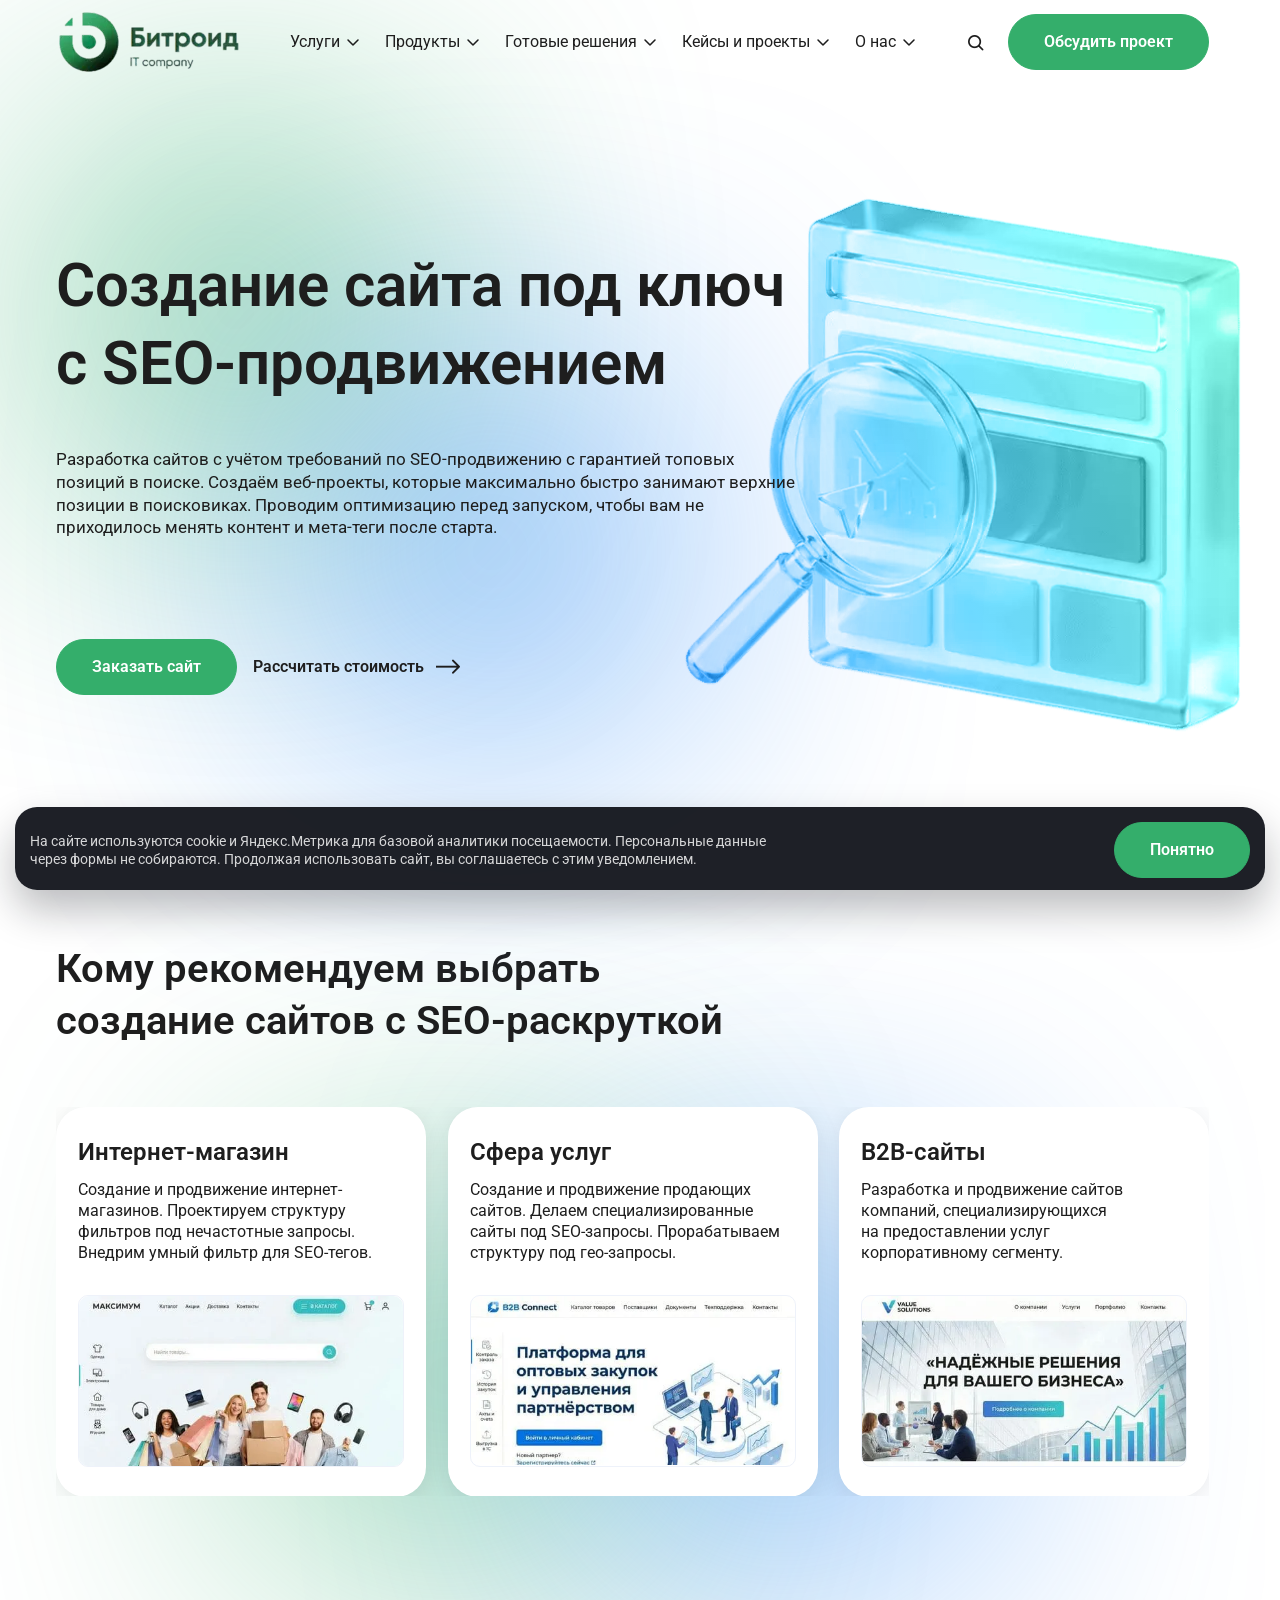
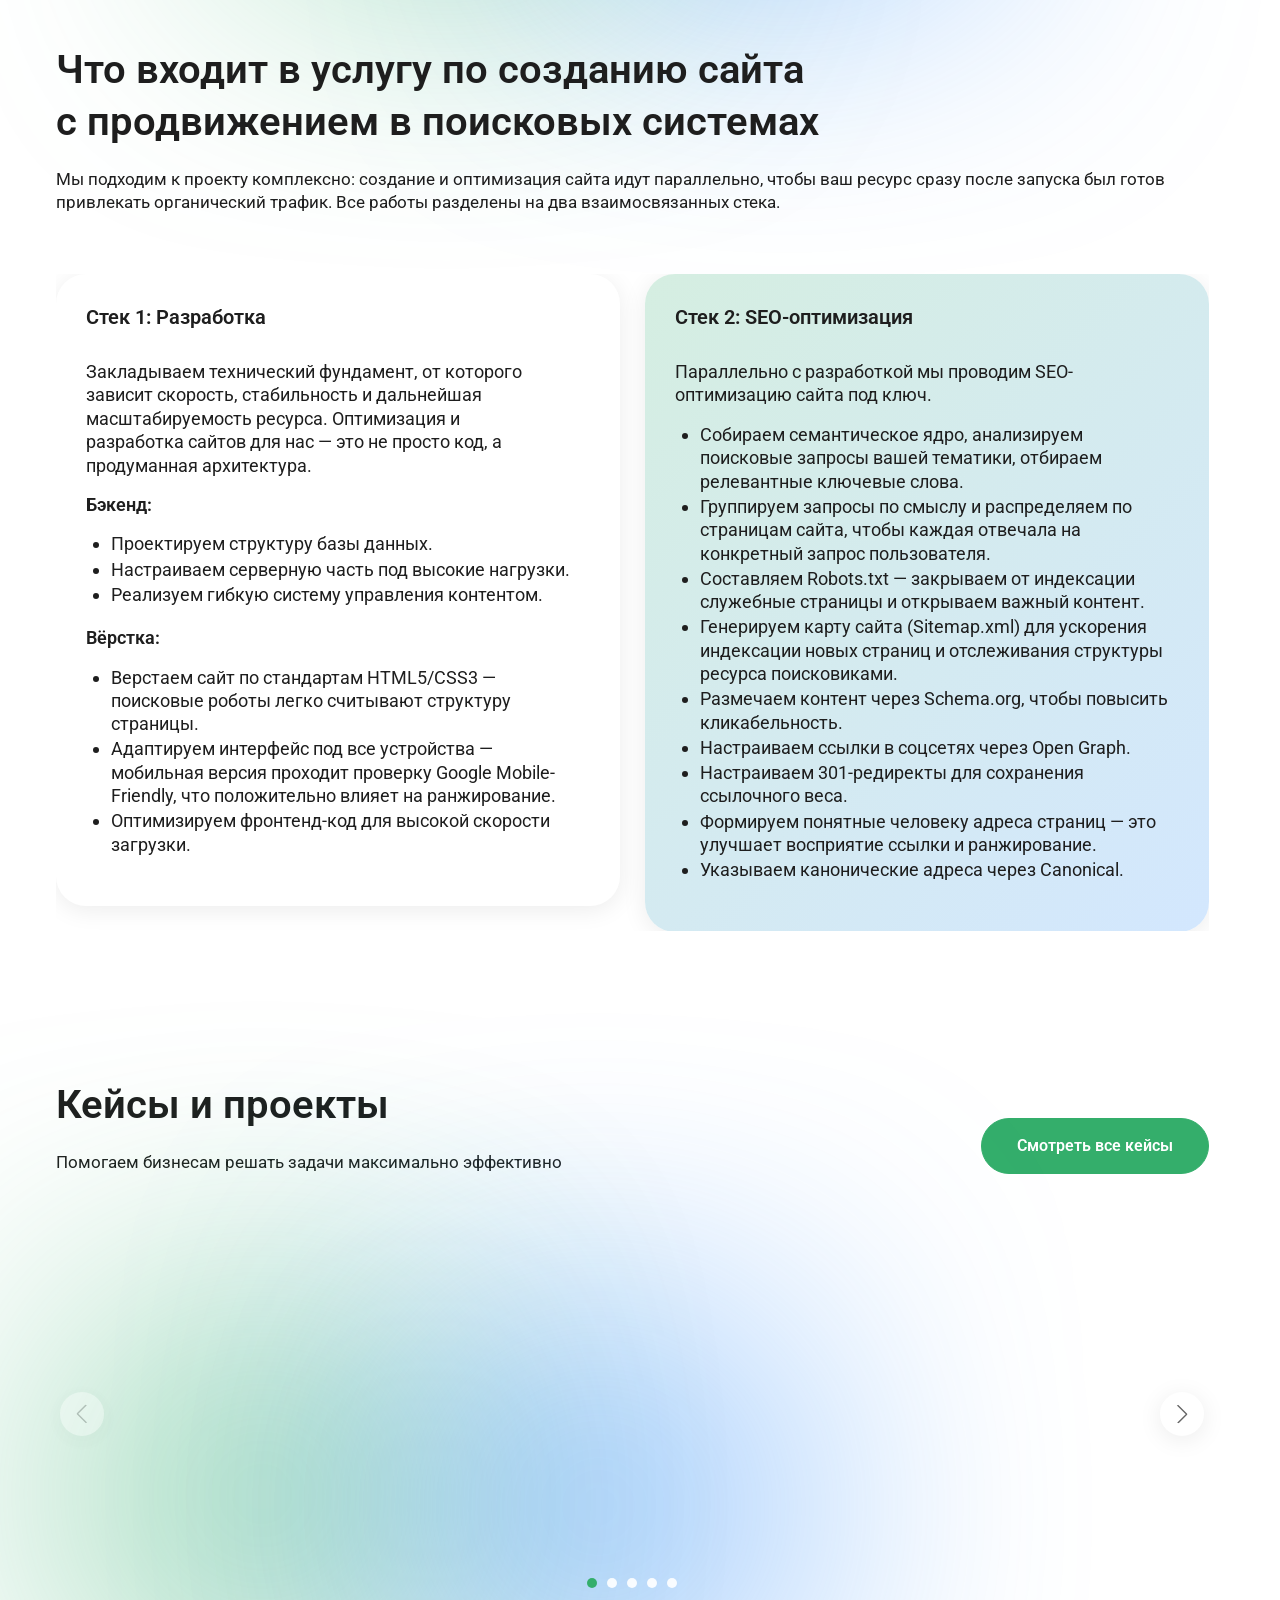
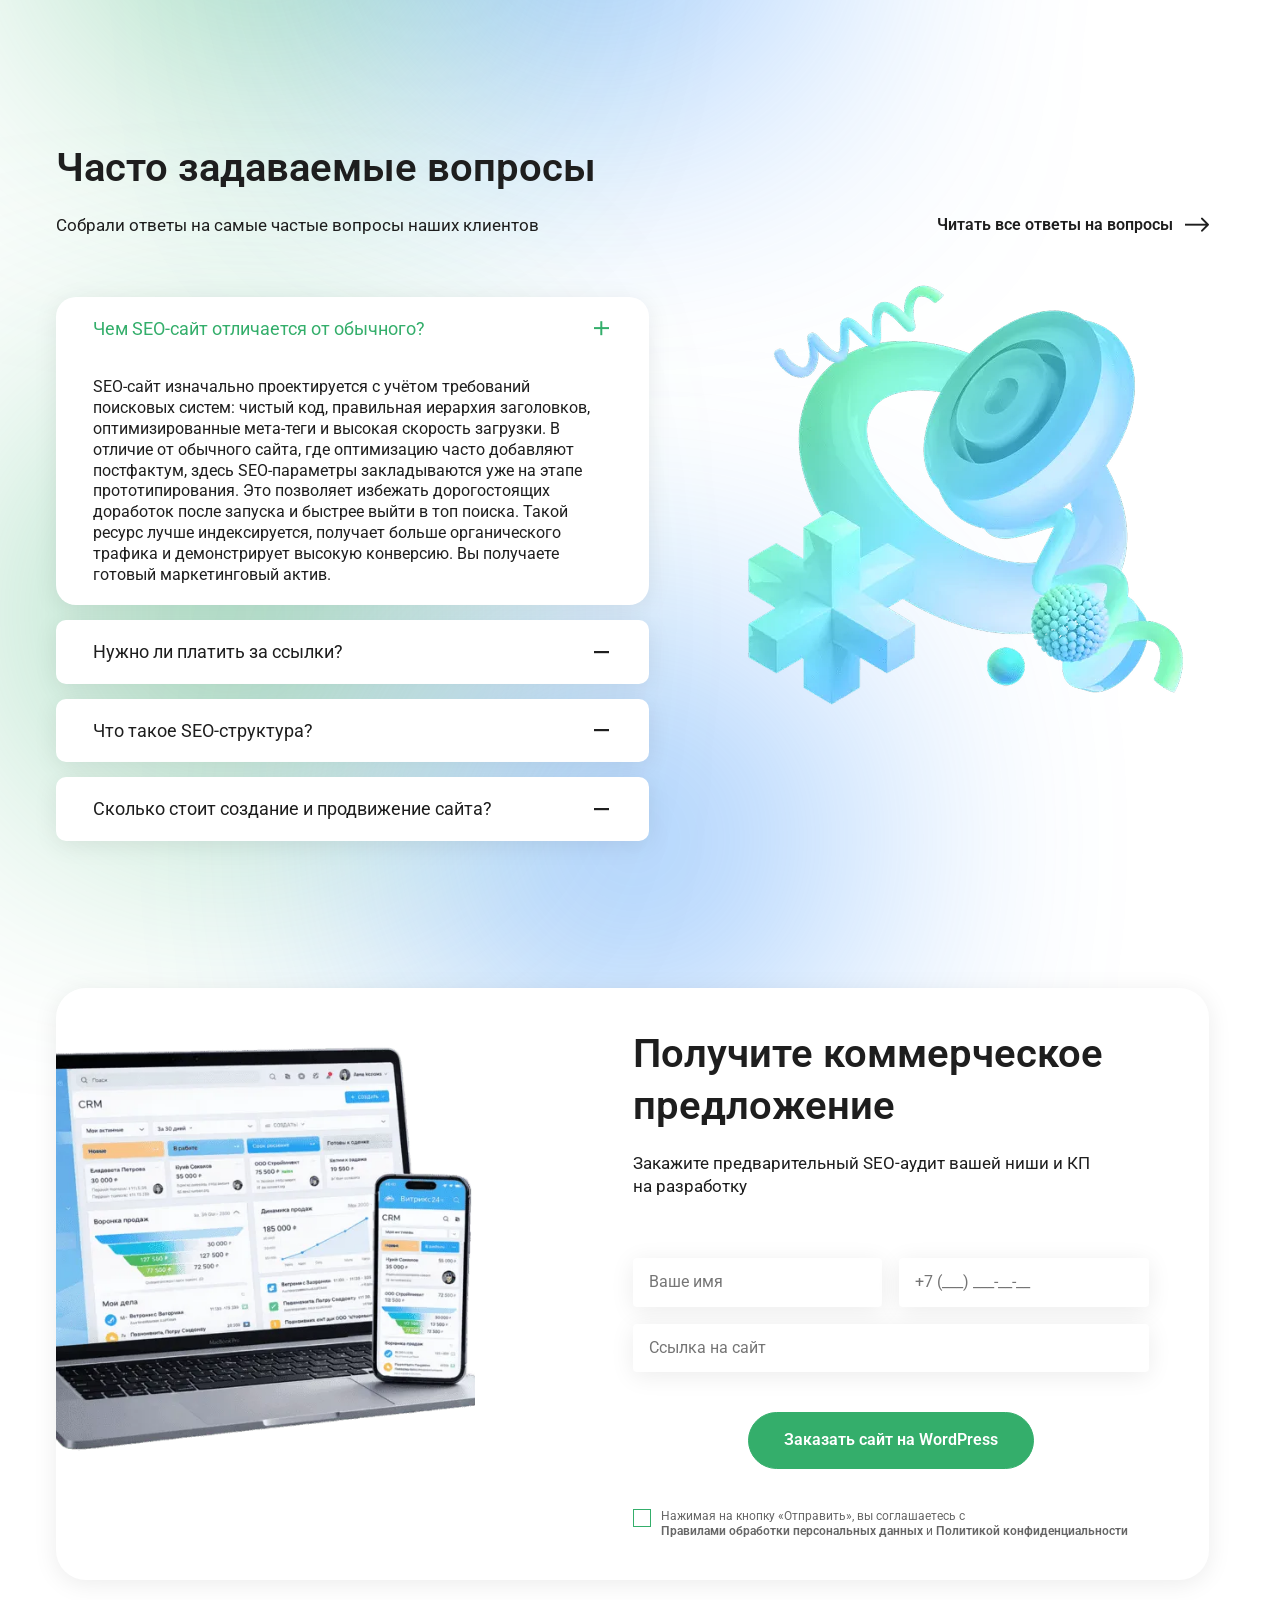
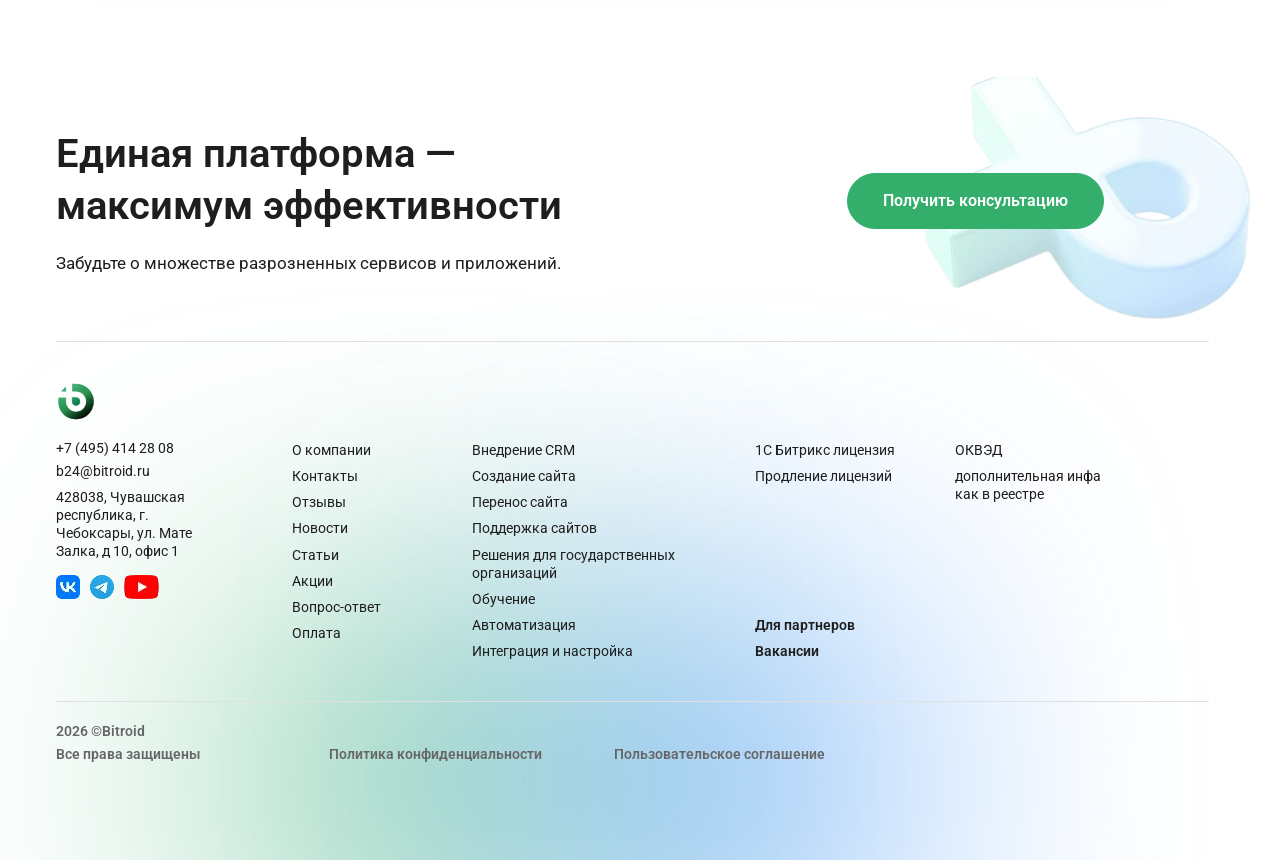
==== commit 3e8b6e35: "Updates" ====
--- a/index.html
+++ b/index.html
@@ -264,6 +264,42 @@
 			line-height: 1.1;
 			white-space: nowrap;
 		}
+		.footer .section-consultation__grid {
+			display: grid;
+			grid-template-columns: 1fr;
+			gap: 35px;
+		}
+		.footer__grid {
+			display: grid;
+			grid-template-columns: auto 1fr max-content;
+			column-gap: clamp(1.875rem, -5.464rem + 11.47vw, 5rem);
+			row-gap: 20px;
+			padding-top: 30px;
+			padding-right: clamp(0rem, -23.486rem + 36.7vw, 10rem);
+			padding-bottom: 30px;
+		}
+		.footer__block {
+			display: grid;
+			grid-template-columns: 1fr auto 0.1fr;
+			grid-row: 1;
+			grid-column: 2 / 4;
+			align-self: start;
+			justify-self: baseline;
+			gap: 15px;
+		}
+		.footer__contacts {
+			display: flex;
+			row-gap: 8px;
+			flex-direction: column;
+			text-align: left;
+		}
+		.socials {
+			display: flex;
+			gap: 10px;
+		}
+		.cookie-banner {
+			display: none;
+		}
 		@media (min-width: 600px) {
 			.index .section-hero__actions {
 				flex-direction: row;
@@ -290,6 +326,9 @@
 				right: calc(clamp(8.625rem, 3.536rem + 10.6vw, 12.813rem) * -1);
 				bottom: initial;
 			}
+			.footer .section-consultation__grid {
+				grid-template-columns: 1.4fr 1fr;
+			}
 		}
 		@media screen and (min-width: 1024px) {
 			.header__logo {
@@ -318,6 +357,11 @@
 			.header__actions .header__button {
 				display: flex;
 			}
+			.footer__grid {
+				grid-template-columns: 1fr auto auto auto auto;
+				padding-top: 40px;
+				padding-bottom: 40px;
+			}
 		}
 		@media screen and (min-width: 1280px) {
 			.header__actions .link-phone {
@@ -326,11 +370,11 @@
 		}
 		</style>
 		<style>
-			body{line-height:1.3;-ms-text-size-adjust:100%;-moz-text-size-adjust:100%;-webkit-text-size-adjust:100%;-webkit-font-smoothing:antialiased;-moz-osx-font-smoothing:grayscale}a{display:inline-block;color:inherit;text-decoration:none}ul li[class]{list-style:none}img{vertical-align:middle;max-width:100%;height:auto}h2,h3{font-weight:inherit;font-size:inherit;text-wrap:balance}p{text-wrap:pretty}img,picture,svg{display:block;border-radius:inherit;max-width:100%}button,input,textarea{background-color:transparent;color:inherit;font-size:inherit;line-height:inherit;font-family:inherit}input,textarea{width:100%}textarea{overflow:auto;resize:vertical}label{display:inline-block}@media (prefers-reduced-motion:reduce){*,::after,::before{animation-duration:0s!important;animation-iteration-count:1!important;scroll-behavior:auto!important}}@media (prefers-reduced-motion:no-preference){html{scroll-behavior:smooth}html{interpolate-size:allow-keywords}}@font-face{font-family:iconfont;font-display:swap;src:url("assets/fonts/iconfont.woff2?656c73d0d8c6ab6226730e0ac9d49685") format("woff2")}[class*="--icon-"]::before{font-family:iconfont}[class*="--icon-search"]::before{content:"\f102"}[class*="--icon-caretdown"]::before{content:"\f106"}[class*="--icon-arrow"]::before{content:"\f107"}:root{--font-family:'Roboto',system-ui,sans-serif;--second-family:'Nunito Sans',sans-serif;--third-family:'Inter',sans-serif;--content-width:1320px;--content-offset:clamp(0.938rem, -0.717rem + 7.35vw, 2.813rem);--swiper-pagination-bullet-size:10px;--swiper-pagination-bullet-horizontal-gap:5px;--swiper-pagination-bullet-border-radius:20px;--swiper-pagination-bottom:0;--swiper-pagination-color:#34ae6b;--swiper-pagination-bullet-inactive-color:#ffffff;--swiper-pagination-bullet-inactive-opacity:0.9;--header-height:48px;--min-height-section:calc(100svh - var(--header-height));--text-color:#1e1e1e;--bg-color:#ffffff;--primary-color:#34ae6b;--secondary-color:#2bac68;--accent-color:#2587f9;--light-color:#f0f1f0;--green-main:#2bac68;--black-green:#010803;--color-green-1:#34ae6b;--color-green-2:#298955;--color-white:#fff;--color-blue:#2587f9;--color-deep-grey:#1e1e1e;--color-grey:#666;--color-light-grey:#f8f8f8;--color-white-30:rgba(255, 255, 255, 0.3);--color-ivory:#e0e0e0;--color-error:#d8464d;--color-light-blue:#eef2fa;--color-orange:#cf4b12;accent-color:var(--accent-color);--box-shadow:0 5px 15px var(--secondary-color),0 -5px 15px var(--secondary-color);--box-shadow-hover:0 5px 15px var(--primary-color),0 -5px 15px var(--primary-color);--vk-color:#0077ff;--tg-color:#29a0dc;--wa-color:#25d366;--yt-color:#ff0033}html{accent-color:var(--color-blue)}body{display:flex;position:relative;flex-direction:column;justify-content:start;min-width:320px;min-height:100vh;min-height:100svh;color:var(--color-deep-grey);font-weight:400;font-family:var(--font-family);background-color:var(--color-white);overflow-x:hidden}.wrapper>*{min-width:0}.container,[class*=__container]{margin-right:auto;margin-left:auto;width:min(var(--content-width),100% - var(--content-offset) * 2)}section{position:relative}section:not(:first-of-type){padding-top:clamp(1.875rem,.735rem + 4.86vw,4.688rem);padding-bottom:clamp(1.875rem,.735rem + 4.86vw,4.688rem)}.section-top{display:grid;grid-auto-flow:row;gap:30px}.section__subtitle{font-weight:300;font-size:clamp(.875rem,.789rem + .38vw,1.125rem);line-height:1.3}.ellipses{--size-ellipse:clamp(9.375rem, 5.785rem + 15.96vw, 18.75rem);position:relative}.ellipses::after,.ellipses::before{position:absolute;z-index:-1;filter:blur(clamp(5.313rem,3.996rem + 5.85vw,8.75rem));border-radius:var(--size-ellipse);width:var(--size-ellipse);height:var(--size-ellipse);content:""}.ellipses::before{top:-10%;left:10%;background-color:var(--secondary-color)}.ellipses::after{right:29%;bottom:35%;background-color:var(--color-blue)}.ellipses.ellipses--recomend::before{top:58%;left:54%}@media (min-width:768px){:root{--header-height:74px;--content-offset:clamp(2.813rem, 1.741rem + 2.23vw, 3.75rem)}.ellipses::after{right:24%;bottom:-1%}.ellipses.ellipses--recomend::before{top:9%;left:19%}}.ellipses.ellipses--recomend::after{right:50%;bottom:12%}@media (min-width:768px){.ellipses.ellipses--recomend::after{right:29%;bottom:35%}}@media (min-width:1280px){.ellipses::before{top:-19%;left:4%}.ellipses.ellipses--recomend::before{top:31%;left:21%}.ellipses.ellipses--recomend::after{right:24%;bottom:-10%}}.swiper{position:relative;max-width:100%}@media (prefers-reduced-motion:no-preference) and (min-width:768px){.reveal{transform:translateY(36px);opacity:0;will-change:transform,opacity}}.spollers__body{border:1px solid #eee;border-radius:5px;padding:20px}:root{--swiper-theme-color:#007aff}:host{position:relative;display:block;margin-left:auto;margin-right:auto;z-index:1}.swiper{margin-left:auto;margin-right:auto;position:relative;overflow:hidden;list-style:none;padding:0;z-index:1;display:block}.swiper-wrapper{position:relative;width:100%;height:100%;z-index:1;display:flex;box-sizing:content-box}.swiper-wrapper{transform:translate3d(0,0,0)}.swiper-slide{flex-shrink:0;width:100%;height:100%;position:relative;display:block}.swiper-pagination{position:absolute;text-align:center;transform:translate3d(0,0,0);z-index:10}&.swiper-pagination-disabled,.swiper-pagination-disabled>&{display:none!important}@media screen and (min-width:1024px){.menu__body{margin-right:auto;margin-left:auto;box-shadow:none;background-color:transparent;padding:0;width:auto;max-width:none;height:auto;overflow:initial}}@media screen and (max-width:1023.98px){.menu__list{flex-direction:column;gap:clamp(.938rem,.11rem + 3.68vw,1.875rem);background-color:var(--color-white)}}@media screen and (min-width:1024px){.menu__item{position:static;flex-direction:row}}.menu__item{display:grid;grid-template-columns:auto 1fr}.menu__item>a{flex-direction:row;align-items:center;font-weight:400;line-height:1.3}.menu__item>.js-dropdown-trigger{display:grid;place-items:center;transform-origin:50% 65%;margin-top:-5px;padding:0;width:16px;height:16px}.menu__item>.js-dropdown-trigger::before{display:grid;place-items:center;width:inherit;height:inherit}.menu__item .submenu{--width--sub-menu--list:312px;display:none;grid-column:1/3;flex-direction:column;visibility:hidden;opacity:0;box-shadow:0 4px 25px 0 rgba(1,8,3,.08);border-radius:30px;background:var(--color-white);width:100%;overflow:hidden}.menu__item .submenu-list{display:flex;flex-direction:column;gap:8px}@media screen and (min-width:1024px){.menu__item .submenu{position:absolute;top:110%;left:50%;transform:translateX(-50%);max-width:min(1096px,98vw);min-height:512px}.menu__item .submenu-list{gap:0;background:linear-gradient(139deg,rgba(43,172,104,.2) 0,rgba(37,135,249,.2) 100%);padding:30px 0 30px 30px;max-width:var(--width--sub-menu--list)}.menu__item .submenu-list__item-link::before{content:none}}.menu__item .submenu-list__item{display:flex;border-radius:8px 0 0 8px}.menu__item .submenu-list__item-link{display:inline-flex;flex-direction:row-reverse;justify-content:space-between;align-items:center;gap:clamp(1.25rem,-.404rem + 7.35vw,3.125rem);box-shadow:0 4px 25px 0 rgba(1,8,3,.08);background:var(--color-white);padding:10px clamp(.625rem,.074rem + 2.45vw,1.25rem);width:100%;font-size:clamp(.875rem,.765rem + .49vw,1rem);text-align:left}.menu__item .submenu-list__item-link::before{rotate:-90deg;width:16px;height:16px;font-weight:400}@media screen and (min-width:1024px){.menu__item .submenu-list__item-link{justify-content:flex-end;box-shadow:none;background:0 0}}.menu__item .submenu-list__wrapper{display:flex;position:relative;flex-grow:1}.menu__item .submenu-content{position:fixed;top:var(--header-height);right:-100%;bottom:0;visibility:hidden;opacity:0;background:var(--color-white);padding:30px 30px 30px 24px;width:100%}@media screen and (min-width:1024px){.menu__item .submenu-content{position:absolute;top:0;right:0;max-width:calc(100% - var(--width--sub-menu--list))}}.menu__item .submenu-content.is-open{display:grid;grid-template-columns:repeat(2,1fr);align-content:flex-start;gap:30px;visibility:visible;opacity:1}.menu__item .submenu-content__title{margin-bottom:16px;color:var(--color-deep-grey);font-weight:600;font-size:16px}.menu__item .submenu-content__list.grid--list{display:grid;grid-template-columns:repeat(2,1fr);gap:16px}.menu__item .submenu-content__list-item{display:block;border-radius:20px;background-color:rgba(255,255,255,.05)}.menu__item .submenu-content__block{display:flex;position:relative;grid-column:1;flex-direction:column;align-items:flex-start;z-index:1}.menu__item .submenu-content__link{display:flex;flex-direction:column;align-items:center;gap:12px;box-shadow:0 4px 25px 0 rgba(1,8,3,.08);border:1px solid transparent;border-radius:10px;background:var(--color-white);padding:20px}.menu__item .submenu-content__link-img{display:flex;justify-content:center;align-items:center;width:116px;height:70px;overflow:hidden}.menu__item .submenu-content__link-img img{width:100%;height:100%;object-fit:contain}.menu__item .submenu-content__advantages{position:relative;grid-row:1/5;grid-column:2;align-self:flex-start;z-index:4;border-radius:16px;background:var(--color-light-grey);padding:28px 18px 28px 20px;color:#000;font-weight:400;font-size:16px;line-height:1.3}.menu__item .submenu-content__decor{position:absolute;right:-150px;bottom:-150px;background-position:center;background-size:auto;background-repeat:no-repeat;width:512px;height:512px}.menu__item .submenu-content__decor::before{position:absolute;transform:rotate(100deg);z-index:0;mix-blend-mode:color;inset:-20px;background:linear-gradient(230deg,#34ae6b 15%,#2587f9 90%);content:""}.menu__item .submenu-content__full .submenu-content__block{display:flex;position:relative;grid-column:1;flex-direction:column;align-items:flex-start;z-index:1}.menu__item .submenu-content__full .submenu-content__block.block--span{grid-row:2;grid-column:1/3;flex-direction:row}.menu__item .submenu-content__full .submenu-content__block.block--span~.submenu-content__block{grid-row:1}.menu__item .submenu-content__full .submenu-content__block:nth-of-type(3){grid-column:2}.menu__item .submenu-content__full .submenu-content__block:nth-of-type(4){grid-row:1;grid-column:3}.menu__item .submenu-content__full .submenu-content__block:nth-of-type(5){grid-row:1;grid-column:4}.menu__item .submenu-content__full .submenu-content__advantages{grid-row:2/4;grid-column:3/5;align-self:flex-end}.menu__actions{display:flex;justify-content:space-between;align-items:center;margin-top:auto}.icon-menu span,.icon-menu::after,.icon-menu::before{position:absolute;right:0;background-color:var(--text-color);width:100%;height:2px;content:""}.icon-menu::before{top:0}.icon-menu::after{bottom:0}.icon-menu span{top:calc(50% - 1px)}@media screen and (min-width:1024px){.icon-menu{display:none}}.menu-overlay{position:fixed;visibility:hidden;opacity:0;z-index:400;inset:0;background:rgba(0,0,0,.2)}.header{background-color:transparent;width:100%;color:var(--text-color)}.header__logo img{width:100%;height:100%;object-fit:contain}@media (min-width:768px){.header__logo{width:198px;height:64px}}@media (min-width:1366px){.header__actions .link-phone{display:block}}@media (min-width:1280px){.header__actions .header__button{display:flex}}input[type=email],input[type=tel],input[type=text],textarea{-webkit-appearance:none;-moz-appearance:none;appearance:none}.input{display:block;border:1px solid #cecbcb;border-radius:10px;padding:10px;width:100%;caret-color:inherit}textarea.input{resize:vertical}label{display:flex;position:relative;flex-direction:column;align-self:start;gap:10px}button[type=submit]{justify-self:start}[data-fls-form]{display:grid;gap:15px}.button{--btn-gap:10px;--btn-font-family:inherit;--btn-color:var(--color-white);--btn-bg-color:var(--color-green-1);--btn-border-color:var(--color-green-1);--btn-size-icon:24px;vertical-align:middle;gap:var(--btn-gap)}.header__search{display:flex;position:relative;align-self:stretch;z-index:10}.header__search .search-input{top:50%;right:20px;transform:translateY(-50%);border:none;padding:5px}.header__search #search-button{border:none;background:0 0}.header__search #search-button::before{margin-top:5px}.cookie-banner{display:none;position:fixed;right:15px;bottom:10px;left:15px;z-index:80;box-shadow:0 20px 40px rgba(16,19,26,.28);border-radius:22px;background:rgba(16,19,26,.94);padding:15px 15px 12px;color:#fff}.cookie-banner-inner{display:flex;flex-wrap:wrap;justify-content:space-between;align-items:center;gap:18px}.cookie-banner p{margin:0;max-width:760px;color:rgba(255,255,255,.82);font-size:14px}body::after{position:fixed;top:0;left:0;opacity:0;z-index:149;background-color:rgba(0,0,0,.5);width:100%;height:100%;content:""}[data-fls-popup]{position:fixed;top:0;right:0;bottom:0;left:0;visibility:hidden;padding:30px 10px}[data-fls-popup-wrapper]{display:flex;display:flex;flex:1 1 auto;flex-direction:column;justify-content:center;align-items:center;align-items:center;width:100%;min-height:100%}[data-fls-popup-body]{display:flex;flex-direction:column;gap:25px;transform:scale(0);visibility:hidden;border-radius:20px;background-color:#eee;padding:20px;width:100%;max-width:900px}.popup__header{display:flex;align-items:flex-start;gap:20px}.popup__title{flex:auto;font-weight:500;font-size:20px;text-align:center}[data-fls-popup-close]{margin-left:auto}[data-fls-popup-close] svg{flex-shrink:0;width:25px;height:25px}.popup__content button[type=submit]{align-self:center}.index .section-hero{--size-image-hero:clamp(28.125rem, 19.747rem + 37.23vw, 50rem)}@media (min-width:768px){.index .section-hero{margin-bottom:0}.index .section-hero__grid{grid-template-columns:2fr 1fr}}@media (min-width:600px){button[type=submit]{grid-row:2}[data-fls-form]{grid-auto-flow:column}.popup__content form{grid-auto-flow:column}.popup__content button[type=submit]{grid-row:3;grid-column:1}}@media (min-width:1024px){.index .section-hero__title{font-size:55px}}@media (min-width:1280px){.index .section-hero__title{font-size:60px}}.index .section-hero__subtitle{font-size:clamp(.875rem,.788rem + .38vw,1.125rem)}@media (min-width:600px){.index .section-hero__image .image-wrapper{bottom:-270px}}.index .section-hero__image .image-wrapper img{width:100%;height:100%;object-fit:cover}.index .section-hero__image .image-wrapper::before{position:absolute;transform:rotate(100deg);mix-blend-mode:color;inset:-20px;background:linear-gradient(148deg,#34ae6b 0,#2587f9 100%);content:""}.index .section-recommended .recomend__slider{padding-bottom:30px}.index .section-recommended .recomend__wrapper{display:flex}@media (min-width:768px){.index .section-hero__image .image-wrapper{top:calc(50% - var(--size-image-hero)/ 2);right:calc(clamp(8.625rem,3.536rem + 10.6vw,12.813rem) * -1);bottom:initial}.index .section-recommended .recomend__slider{padding-bottom:0}.index .section-recommended .recomend__slider .swiper-pagination{display:none}.index .section-recommended .recomend__wrapper{flex-direction:column;gap:16px}.index .section-recommended .recomend__slide{flex-shrink:1;height:auto}}@media (min-width:1024px){.index .section-recommended .recomend__wrapper{display:grid;grid-template-columns:repeat(3,1fr);gap:clamp(1rem,-.362rem + 2.13vw,1.5rem)}}.index .section-recommended .recomended-item{display:grid;grid-template-rows:auto 1fr auto;grid-template-columns:1fr;gap:8px;box-shadow:0 4px 25px 0 rgba(1,8,3,.08);border-radius:30px;background:#fff;height:100%}@media (min-width:768px){.index .section-recommended .recomended-item{grid-template-rows:auto 1fr;grid-template-columns:1fr 200px;row-gap:12px}}.index .section-recommended .recomended-item__title{font-weight:600}.index .section-recommended .recomended-item__title{line-height:1.3}@media (min-width:1024px){.index .section-recommended .recomended-item{grid-template-rows:auto 1fr auto;grid-template-columns:1fr;row-gap:12px;min-width:320px}.index .section-projects__grid .section-projects__link{display:none}}.index .section-faqs .spollers__body{border:0;padding:clamp(1.25rem,.821rem + 1.9vw,2.5rem) 0 0}
+			html{scroll-snap-type:y mandatory;scrollbar-gutter:stable}body{line-height:1.3;-ms-text-size-adjust:100%;-moz-text-size-adjust:100%;-webkit-text-size-adjust:100%;-webkit-font-smoothing:antialiased;-moz-osx-font-smoothing:grayscale}a{display:inline-block;color:inherit;text-decoration:none}ul li[class]{list-style:none}img{vertical-align:middle;max-width:100%;height:auto}h2,h3{font-weight:inherit;font-size:inherit;text-wrap:balance}p{text-wrap:pretty}img,picture,svg{display:block;border-radius:inherit;max-width:100%}button,input,textarea{background-color:transparent;color:inherit;font-size:inherit;line-height:inherit;font-family:inherit}input,textarea{width:100%}textarea{overflow:auto;resize:vertical}label{display:inline-block}@media (prefers-reduced-motion:reduce){*,::after,::before{animation-duration:0s!important;animation-iteration-count:1!important;scroll-behavior:auto!important}}@media (prefers-reduced-motion:no-preference){html{scroll-behavior:smooth}html{interpolate-size:allow-keywords}}@font-face{font-family:iconfont;font-display:swap;src:url("assets/fonts/iconfont.woff2?656c73d0d8c6ab6226730e0ac9d49685") format("woff2")}[class*="--icon-"]::before{font-family:iconfont}[class*="--icon-search"]::before{content:"\f102"}[class*="--icon-caretdown"]::before{content:"\f106"}[class*="--icon-arrow"]::before{content:"\f107"}:root{--font-family:'Roboto',system-ui,sans-serif;--second-family:'Nunito Sans',sans-serif;--third-family:'Inter',sans-serif;--content-width:1320px;--content-offset:clamp(0.938rem, -0.717rem + 7.35vw, 2.813rem);--swiper-pagination-bullet-size:10px;--swiper-pagination-bullet-horizontal-gap:5px;--swiper-pagination-bullet-border-radius:20px;--swiper-pagination-bottom:0;--swiper-pagination-color:#34ae6b;--swiper-pagination-bullet-inactive-color:#ffffff;--swiper-pagination-bullet-inactive-opacity:0.9;--header-height:48px;--min-height-section:calc(100svh - var(--header-height));--text-color:#1e1e1e;--bg-color:#ffffff;--primary-color:#34ae6b;--secondary-color:#2bac68;--accent-color:#2587f9;--light-color:#f0f1f0;--green-main:#2bac68;--black-green:#010803;--color-green-1:#34ae6b;--color-green-2:#298955;--color-white:#fff;--color-blue:#2587f9;--color-deep-grey:#1e1e1e;--color-grey:#666;--color-light-grey:#f8f8f8;--color-white-30:rgba(255, 255, 255, 0.3);--color-ivory:#e0e0e0;--color-error:#d8464d;--color-light-blue:#eef2fa;--color-orange:#cf4b12;accent-color:var(--accent-color);--box-shadow:0 5px 15px var(--secondary-color),0 -5px 15px var(--secondary-color);--box-shadow-hover:0 5px 15px var(--primary-color),0 -5px 15px var(--primary-color);--vk-color:#0077ff;--tg-color:#29a0dc;--wa-color:#25d366;--yt-color:#ff0033}html{accent-color:var(--color-blue)}body{display:flex;position:relative;flex-direction:column;justify-content:start;min-width:320px;min-height:100vh;min-height:100svh;color:var(--color-deep-grey);font-weight:400;font-family:var(--font-family);background-color:var(--color-white);overflow-x:hidden}.wrapper>*{min-width:0}.container,[class*=__container]{margin-right:auto;margin-left:auto;width:min(var(--content-width),100% - var(--content-offset) * 2)}section{position:relative}section:not(:first-of-type){padding-top:clamp(1.875rem,.735rem + 4.86vw,4.688rem);padding-bottom:clamp(1.875rem,.735rem + 4.86vw,4.688rem)}.section-top{display:grid;grid-auto-flow:row;gap:30px}.section__subtitle{font-weight:300;font-size:clamp(.875rem,.789rem + .38vw,1.125rem);line-height:1.3}.ellipses{--size-ellipse:clamp(9.375rem, 5.785rem + 15.96vw, 18.75rem);position:relative}.ellipses::after,.ellipses::before{position:absolute;z-index:-1;filter:blur(clamp(5.313rem,3.996rem + 5.85vw,8.75rem));border-radius:var(--size-ellipse);width:var(--size-ellipse);height:var(--size-ellipse);content:""}.ellipses::before{top:-10%;left:10%;background-color:var(--secondary-color)}.ellipses::after{right:29%;bottom:35%;background-color:var(--color-blue)}.ellipses.ellipses--recomend::before{top:58%;left:54%}@media (min-width:768px){:root{--header-height:74px;--content-offset:clamp(2.813rem, 1.741rem + 2.23vw, 3.75rem)}.ellipses::after{right:24%;bottom:-1%}.ellipses.ellipses--recomend::before{top:9%;left:19%}}.ellipses.ellipses--recomend::after{right:50%;bottom:12%}@media (min-width:768px){.ellipses.ellipses--recomend::after{right:29%;bottom:35%}}@media (min-width:1280px){.ellipses::before{top:-19%;left:4%}.ellipses.ellipses--recomend::before{top:31%;left:21%}.ellipses.ellipses--recomend::after{right:24%;bottom:-10%}}.swiper{position:relative;max-width:100%}@media (prefers-reduced-motion:no-preference) and (min-width:768px){.reveal{transform:translateY(36px);opacity:0;will-change:transform,opacity}}.spollers__body{border:1px solid #eee;border-radius:5px;padding:20px}:root{--swiper-theme-color:#007aff}:host{position:relative;display:block;margin-left:auto;margin-right:auto;z-index:1}.swiper{margin-left:auto;margin-right:auto;position:relative;overflow:hidden;list-style:none;padding:0;z-index:1;display:block}.swiper-wrapper{position:relative;width:100%;height:100%;z-index:1;display:flex;box-sizing:content-box}.swiper-wrapper{transform:translate3d(0,0,0)}.swiper-slide{flex-shrink:0;width:100%;height:100%;position:relative;display:block}.swiper-pagination{position:absolute;text-align:center;transform:translate3d(0,0,0);z-index:10}&.swiper-pagination-disabled,.swiper-pagination-disabled>&{display:none!important}@media screen and (min-width:1024px){.menu__body{margin-right:auto;margin-left:auto;box-shadow:none;background-color:transparent;padding:0;width:auto;max-width:none;height:auto;overflow:initial}}@media screen and (max-width:1023.98px){.menu__list{flex-direction:column;gap:clamp(.938rem,.11rem + 3.68vw,1.875rem);background-color:var(--color-white)}}@media screen and (min-width:1024px){.menu__item{position:static;flex-direction:row}}.menu__item{display:grid;grid-template-columns:auto 1fr}.menu__item>a{flex-direction:row;align-items:center;font-weight:400;font-size:clamp(.875rem,.832rem + .19vw,1rem);line-height:1.3}.menu__item>.js-dropdown-trigger{display:grid;place-items:center;transform-origin:50% 65%;margin-top:-5px;padding:0;width:16px;height:16px}.menu__item>.js-dropdown-trigger::before{display:grid;place-items:center;width:inherit;height:inherit}.menu__item .submenu{--width--sub-menu--list:312px;display:none;grid-column:1/3;flex-direction:column;visibility:hidden;opacity:0;box-shadow:0 4px 25px 0 rgba(1,8,3,.08);border-radius:30px;background:var(--color-white);width:100%;overflow:hidden}.menu__item .submenu-list{display:flex;flex-direction:column;gap:8px}@media screen and (min-width:1024px){.menu__item .submenu{position:absolute;top:110%;left:50%;transform:translateX(-50%);max-width:min(1096px,98vw);min-height:512px}.menu__item .submenu-list{gap:0;background:linear-gradient(139deg,rgba(43,172,104,.2) 0,rgba(37,135,249,.2) 100%);padding:30px 0 30px 30px;max-width:var(--width--sub-menu--list)}.menu__item .submenu-list__item-link::before{content:none}}.menu__item .submenu-list__item{display:flex;border-radius:8px 0 0 8px}.menu__item .submenu-list__item-link{display:inline-flex;flex-direction:row-reverse;justify-content:space-between;align-items:center;gap:clamp(1.25rem,-.404rem + 7.35vw,3.125rem);box-shadow:0 4px 25px 0 rgba(1,8,3,.08);background:var(--color-white);padding:10px clamp(.625rem,.074rem + 2.45vw,1.25rem);width:100%;font-size:clamp(.875rem,.765rem + .49vw,1rem);text-align:left}.menu__item .submenu-list__item-link::before{rotate:-90deg;width:16px;height:16px;font-weight:400}@media screen and (min-width:1024px){.menu__item .submenu-list__item-link{justify-content:flex-end;box-shadow:none;background:0 0}}.menu__item .submenu-list__wrapper{display:flex;position:relative;flex-grow:1}.menu__item .submenu-content{position:fixed;top:var(--header-height);right:-100%;bottom:0;visibility:hidden;opacity:0;background:var(--color-white);padding:30px 30px 30px 24px;width:100%}@media screen and (min-width:1024px){.menu__item .submenu-content{position:absolute;top:0;right:0;max-width:calc(100% - var(--width--sub-menu--list))}}.menu__item .submenu-content.is-open{display:grid;grid-template-columns:repeat(2,1fr);align-content:flex-start;gap:30px;visibility:visible;opacity:1}.menu__item .submenu-content__title{margin-bottom:16px;color:var(--color-deep-grey);font-weight:600;font-size:16px}.menu__item .submenu-content__list.grid--list{display:grid;grid-template-columns:repeat(2,1fr);gap:16px}.menu__item .submenu-content__list-item{display:block;border-radius:20px;background-color:rgba(255,255,255,.05)}.menu__item .submenu-content__block{display:flex;position:relative;grid-column:1;flex-direction:column;align-items:flex-start;z-index:1}.menu__item .submenu-content__link{display:flex;flex-direction:column;align-items:center;gap:12px;box-shadow:0 4px 25px 0 rgba(1,8,3,.08);border:1px solid transparent;border-radius:10px;background:var(--color-white);padding:20px}.menu__item .submenu-content__link-img{display:flex;justify-content:center;align-items:center;width:116px;height:70px;overflow:hidden}.menu__item .submenu-content__link-img img{width:100%;height:100%;object-fit:contain}.menu__item .submenu-content__advantages{position:relative;grid-row:1/5;grid-column:2;align-self:flex-start;z-index:4;border-radius:16px;background:var(--color-light-grey);padding:28px 18px 28px 20px;color:#000;font-weight:400;font-size:16px;line-height:1.3}.menu__item .submenu-content__decor{position:absolute;right:-150px;bottom:-150px;background-position:center;background-size:auto;background-repeat:no-repeat;width:512px;height:512px}.menu__item .submenu-content__decor::before{position:absolute;transform:rotate(100deg);z-index:0;mix-blend-mode:color;inset:-20px;background:linear-gradient(230deg,#34ae6b 15%,#2587f9 90%);content:""}.menu__item .submenu-content__full .submenu-content__block{display:flex;position:relative;grid-column:1;flex-direction:column;align-items:flex-start;z-index:1}.menu__item .submenu-content__full .submenu-content__block.block--span{grid-row:2;grid-column:1/3;flex-direction:row}.menu__item .submenu-content__full .submenu-content__block.block--span~.submenu-content__block{grid-row:1}.menu__item .submenu-content__full .submenu-content__block:nth-of-type(3){grid-column:2}.menu__item .submenu-content__full .submenu-content__block:nth-of-type(4){grid-row:1;grid-column:3}.menu__item .submenu-content__full .submenu-content__block:nth-of-type(5){grid-row:1;grid-column:4}.menu__item .submenu-content__full .submenu-content__advantages{grid-row:2/4;grid-column:3/5;align-self:flex-end}.menu__actions{display:flex;justify-content:space-between;align-items:center;margin-top:auto}.icon-menu span,.icon-menu::after,.icon-menu::before{position:absolute;right:0;background-color:var(--text-color);width:100%;height:2px;content:""}.icon-menu::before{top:0}.icon-menu::after{bottom:0}.icon-menu span{top:calc(50% - 1px)}@media screen and (min-width:1024px){.icon-menu{display:none}}.menu-overlay{position:fixed;visibility:hidden;opacity:0;z-index:400;inset:0;background:rgba(0,0,0,.2)}.header{background-color:transparent;width:100%;color:var(--text-color)}.header__logo img{width:100%;height:100%;object-fit:contain}@media (min-width:768px){.header__logo{width:198px;height:64px}}@media (min-width:1366px){.header__actions .link-phone{display:block}}@media (min-width:1280px){.header__actions .header__button{display:flex}}input[type=email],input[type=tel],input[type=text],textarea{-webkit-appearance:none;-moz-appearance:none;appearance:none}.input{display:block;border:1px solid #cecbcb;border-radius:10px;padding:10px;width:100%;caret-color:inherit}textarea.input{resize:vertical}label{display:flex;position:relative;flex-direction:column;align-self:start;gap:10px}button[type=submit]{justify-self:start}[data-fls-form]{display:grid;gap:15px}.button{--btn-gap:10px;--btn-font-family:inherit;--btn-color:var(--color-white);--btn-bg-color:var(--color-green-1);--btn-border-color:var(--color-green-1);--btn-size-icon:24px;vertical-align:middle;gap:var(--btn-gap)}.header__search{display:flex;position:relative;align-self:stretch;z-index:10}.header__search .search-input{top:50%;right:20px;transform:translateY(-50%);border:none;padding:5px}.header__search #search-button{border:none;background:0 0}.header__search #search-button::before{margin-top:5px}.cookie-banner{position:fixed;right:15px;bottom:10px;left:15px;z-index:80;box-shadow:0 20px 40px rgba(16,19,26,.28);border-radius:22px;background:rgba(16,19,26,.94);padding:15px 15px 12px;color:#fff}.cookie-banner-inner{display:flex;flex-wrap:wrap;justify-content:space-between;align-items:center;gap:18px}.cookie-banner p{margin:0;max-width:760px;color:rgba(255,255,255,.82);font-size:14px}body::after{position:fixed;top:0;left:0;opacity:0;z-index:149;background-color:rgba(0,0,0,.5);width:100%;height:100%;content:""}[data-fls-popup]{position:fixed;top:0;right:0;bottom:0;left:0;visibility:hidden;padding:30px 10px}[data-fls-popup-wrapper]{display:flex;display:flex;flex:1 1 auto;flex-direction:column;justify-content:center;align-items:center;align-items:center;width:100%;min-height:100%}[data-fls-popup-body]{display:flex;flex-direction:column;gap:25px;transform:scale(0);visibility:hidden;border-radius:20px;background-color:#eee;padding:20px;width:100%;max-width:900px}.popup__header{display:flex;align-items:flex-start;gap:20px}.popup__title{flex:auto;font-weight:500;font-size:20px;text-align:center}[data-fls-popup-close]{margin-left:auto}[data-fls-popup-close] svg{flex-shrink:0;width:25px;height:25px}.popup__content button[type=submit]{align-self:center}.index .section-hero{--size-image-hero:clamp(28.125rem, 19.747rem + 37.23vw, 50rem)}@media (min-width:768px){.index .section-hero{margin-bottom:0}.index .section-hero__grid{grid-template-columns:2fr 1fr}}@media (min-width:600px){button[type=submit]{grid-row:2}[data-fls-form]{grid-auto-flow:column}.popup__content form{grid-auto-flow:column}.popup__content button[type=submit]{grid-row:3;grid-column:1}}@media (min-width:1024px){.index .section-hero__title{font-size:55px}}@media (min-width:1280px){.index .section-hero__title{font-size:60px}}.index .section-hero__subtitle{font-size:clamp(.875rem,.788rem + .38vw,1.125rem)}@media (min-width:600px){.index .section-hero__image .image-wrapper{bottom:-270px}}.index .section-hero__image .image-wrapper img{width:100%;height:100%;object-fit:cover}.index .section-hero__image .image-wrapper::before{position:absolute;transform:rotate(100deg);mix-blend-mode:color;inset:-20px;background:linear-gradient(148deg,#34ae6b 0,#2587f9 100%);content:""}.index .section-recommended .recomend__slider{padding-bottom:30px}.index .section-recommended .recomend__wrapper{display:flex}@media (min-width:768px){.index .section-hero__image .image-wrapper{top:calc(50% - var(--size-image-hero)/ 2);right:calc(clamp(8.625rem,3.536rem + 10.6vw,12.813rem) * -1);bottom:initial}.index .section-recommended .recomend__slider{padding-bottom:0}.index .section-recommended .recomend__slider .swiper-pagination{display:none}.index .section-recommended .recomend__wrapper{flex-direction:column;gap:16px}.index .section-recommended .recomend__slide{flex-shrink:1;height:auto}}@media (min-width:1024px){.index .section-recommended .recomend__wrapper{display:grid;grid-template-columns:repeat(3,1fr);gap:clamp(1rem,-.362rem + 2.13vw,1.5rem)}}.index .section-recommended .recomended-item{display:grid;grid-template-rows:auto 1fr auto;grid-template-columns:1fr;gap:8px;box-shadow:0 4px 25px 0 rgba(1,8,3,.08);border-radius:30px;background:#fff;height:100%}@media (min-width:768px){.index .section-recommended .recomended-item{grid-template-rows:auto 1fr;grid-template-columns:1fr 200px;row-gap:12px}}.index .section-recommended .recomended-item__title{font-weight:600}.index .section-recommended .recomended-item__title{line-height:1.3}@media (min-width:1024px){.index .section-recommended .recomended-item{grid-template-rows:auto 1fr auto;grid-template-columns:1fr;row-gap:12px;min-width:320px}.index .section-projects__grid .section-projects__link{display:none}}.index .section-faqs .spollers__body{border:0;padding:clamp(1.25rem,.821rem + 1.9vw,2.5rem) 0 0}
 		</style>
-		<script type="module" crossorigin="" src="./js/app4.min.js?v=1778000698505"></script>
-		<script type="module" crossorigin="" src="./js/app.min.js?v=1778000698505"></script>
-		<link rel="stylesheet" crossorigin="" href="./css/app.min.css?v=1778000698505" media="print" onload="this.media='all'">
+		<script type="module" crossorigin="" src="./js/app4.min.js?v=1778002323404"></script>
+		<script type="module" crossorigin="" src="./js/app.min.js?v=1778002323404"></script>
+		<link rel="stylesheet" crossorigin="" href="./css/app.min.css?v=1778002323404" media="print" onload="this.media='all'">
 	</head>
 	<body>
 		<div class="wrapper">
@@ -1383,7 +1427,7 @@
 			</div>
 		</div>
 		<noscript>
-			<link rel="stylesheet" crossorigin="" href="./css/app.min.css?v=1778000698505">
+			<link rel="stylesheet" crossorigin="" href="./css/app.min.css?v=1778002323404">
 		</noscript>
 	</body>
 </html>
--- a/css/app.min.css
+++ b/css/app.min.css
@@ -1 +1 @@
-@charset "UTF-8";*{border:0;margin:0;padding:0}*,:after,:before{box-sizing:border-box}:after,:before{display:inline-block}html{height:100%}body{line-height:1.3;-ms-text-size-adjust:100%;-moz-text-size-adjust:100%;-webkit-text-size-adjust:100%;-webkit-font-smoothing:antialiased;-moz-osx-font-smoothing:grayscale}button,option,select{cursor:pointer}a{color:inherit;display:inline-block;text-decoration:none}a:not([class]){text-decoration-skip-ink:auto}ul li[class]{list-style:none}img{height:auto;max-width:100%;vertical-align:middle}h1,h2,h3,h4,h5,h6{font-size:inherit;font-weight:inherit;text-wrap:balance}p{text-wrap:pretty;&:not(:last-of-type){margin-bottom:1em}}address{font-style:normal}canvas,img,picture,svg,video{border-radius:inherit;display:block;max-width:100%}svg *{transition-property:fill,stroke}button,input,textarea{background-color:transparent;color:inherit;font-family:inherit;font-size:inherit;line-height:inherit}input,textarea{width:100%}textarea{overflow:auto;resize:vertical}label{display:inline-block}[id^=imedium-],[id^=ismall-],[id^=large-],[id^=medium-],[id^=txtblock-]{display:none!important}@font-face{font-display:swap;font-family:Roboto;font-style:normal;font-weight:600;src:url(../assets/fonts/Roboto-SemiBold.woff2) format("woff2")}@font-face{font-display:swap;font-family:Roboto;font-style:normal;font-weight:400;src:url(../assets/fonts/Roboto-Regular.woff2) format("woff2")}@font-face{font-display:swap;font-family:Roboto;font-style:normal;font-weight:500;src:url(../assets/fonts/Roboto-Medium.woff2) format("woff2")}@font-face{font-display:swap;font-family:Roboto;font-style:normal;font-weight:700;src:url(../assets/fonts/Roboto-Bold.woff2) format("woff2")}@font-face{font-display:swap;font-family:Nunito;font-style:normal;font-weight:400;src:url(../assets/fonts/Nunito-Regular.woff2) format("woff2")}@font-face{font-display:swap;font-family:Inter;font-style:normal;font-weight:600;src:url(../assets/fonts/Inter-SemiBold.woff2) format("woff2")}@font-face{font-display:swap;font-family:iconfont;src:url(../assets/fonts/iconfont.woff2?656c73d0d8c6ab6226730e0ac9d49685) format("woff2")}[class*="--icon-"]:before{font-family:iconfont}[class*="--icon-separ"]:before{content:"\f101"}[class*="--icon-search"]:before{content:"\f102"}[class*="--icon-plus"]:before{content:"\f103"}[class*="--icon-home"]:before{content:"\f104"}[class*="--icon-close"]:before{content:"\f105"}[class*="--icon-caretdown"]:before{content:"\f106"}[class*="--icon-arrow"]:before{content:"\f107"}:root{--font-family:"Roboto",system-ui,sans-serif;--second-family:"Nunito Sans",sans-serif;--third-family:"Inter",sans-serif;--content-width:82.5rem;--content-offset:clamp(0.938rem,-0.717rem + 7.35vw,2.813rem);--swiper-pagination-bullet-size:0.625rem;--swiper-pagination-bullet-horizontal-gap:0.3125rem;--swiper-pagination-bullet-border-radius:1.25rem;--swiper-pagination-bottom:0;--swiper-pagination-color:#34ae6b;--swiper-pagination-bullet-inactive-color:#fff;--swiper-pagination-bullet-inactive-opacity:0.9;--header-height:3rem;--min-height-section:calc(100svh - var(--header-height));--text-color:#1e1e1e;--bg-color:#fff;--primary-color:#34ae6b;--secondary-color:#2bac68;--accent-color:#2587f9;--light-color:#f0f1f0;--green-main:#2bac68;--black-green:#010803;--color-green-1:#34ae6b;--color-green-2:#298955;--color-white:#fff;--color-blue:#2587f9;--color-deep-grey:#1e1e1e;--color-grey:#666;--color-light-grey:#f8f8f8;--color-white-30:hsla(0,0%,100%,.3);--color-ivory:#e0e0e0;--color-error:#d8464d;--color-light-blue:#eef2fa;--color-orange:#cf4b12;accent-color:var(--accent-color);--box-shadow:0 0.3125rem 0.9375rem var(--secondary-color),0 -0.3125rem 0.9375rem var(--secondary-color);--box-shadow-hover:0 0.3125rem 0.9375rem var(--primary-color),0 -0.3125rem 0.9375rem var(--primary-color);--vk-color:#07f;--tg-color:#29a0dc;--wa-color:#25d366;--yt-color:#f03}html{accent-color:var(--color-blue)}body{color:var(--color-deep-grey);display:flex;flex-direction:column;font-family:var(--font-family);font-weight:400;justify-content:start;min-height:100vh;min-height:100svh;min-width:20rem;position:relative;-webkit-tap-highlight-color:transparent;background-color:var(--color-white);overflow-x:hidden}[data-fls-scrolllock] body{overflow:hidden;overscroll-behavior:none;touch-action:none}.wrapper{display:grid;flex:1 0 auto;grid-template-rows:var(--header-height) 1fr auto;overflow:clip}.wrapper>main{grid-row:2;height:100%;min-height:calc(10dvh - var(--header-height))}.wrapper>footer{grid-row:3}.wrapper>*{min-width:0}.container,[class*=__container]{margin-left:auto;margin-right:auto;width:min(var(--content-width),100% - var(--content-offset) * 2)}section{position:relative}section:not(:first-of-type){padding-bottom:clamp(1.875rem,.735rem + 4.86vw,4.688rem);padding-top:clamp(1.875rem,.735rem + 4.86vw,4.688rem)}.section-top{display:grid;gap:1.875rem;grid-auto-flow:row}.section__title{font-weight:600;line-height:1.3;text-align:left;text-wrap:balance}.section__subtitle{font-size:clamp(.875rem,.789rem + .38vw,1.125rem);font-weight:300;line-height:1.3}.ellipses{--size-ellipse:clamp(9.375rem,5.785rem + 15.96vw,18.75rem);position:relative}.ellipses:after,.ellipses:before{border-radius:var(--size-ellipse);content:"";filter:blur(clamp(5.313rem,3.996rem + 5.85vw,8.75rem));height:var(--size-ellipse);position:absolute;width:var(--size-ellipse);z-index:-1}.ellipses:before{background-color:var(--secondary-color);left:10%;top:-10%}.ellipses:after{background-color:var(--color-blue);bottom:35%;right:29%}.ellipses.ellipses--recomend:before{left:54%;top:58%}.ellipses.ellipses--recomend:after{bottom:12%;right:50%}.ellipses.ellipses--projects:before{left:54%;top:58%}.ellipses.ellipses--projects:after{bottom:12%;right:50%}.ellipses.ellipses--faqs:before{left:54%;top:58%}.ellipses.ellipses--faqs:after{bottom:2%;right:50%}.ellipses.ellipses--footer:before{left:4%;top:58%}.ellipses.ellipses--footer:after{bottom:5%;right:5%}.link-email,.link-phone,a.--icon-arrow{align-items:center;display:flex;flex-direction:row-reverse;font-size:1rem;gap:.75rem;line-height:1.1;transition:color .2s ease;white-space:nowrap}.link-email:hover,.link-phone:hover,a.--icon-arrow:hover{color:var(--color-green-1)}a.--icon-arrow{font-weight:600}a.--icon-arrow:before{display:flex;font-size:1.5rem;font-weight:300;margin-top:-.625rem}.swiper{max-width:100%}.swiper .swiper-navigation{display:flex;justify-content:space-between;left:0;pointer-events:none;position:absolute;top:50%;transform:translateY(-50%);width:100%}.swiper .swiper-navigation>button{pointer-events:all}.swiper .swiper-button-prev{rotate:180deg}.swiper .swiper-button-disabled{cursor:default;opacity:.5}.visually-hidden{border:0;height:.0625rem;margin:-.0625rem;overflow:hidden;padding:0;position:absolute;width:.0625rem;clip:rect(0 0 0 0)}.text-box{text-box:trim-both cap alphabetic}.text-block h4,.text-block h5,.text-block h6{font-weight:600;margin-bottom:1rem}.text-block p{margin-bottom:1rem}.text-block ul{margin-bottom:1.25rem;padding-left:1.4em}.text-block ul li:not(:last-child){margin-bottom:.1em}@supports (-webkit-line-clamp:4){.news-card__text{display:-webkit-box;-webkit-line-clamp:4;overflow:hidden;text-overflow:ellipsis;white-space:normal;-webkit-box-orient:vertical}}.image-container{align-items:center;aspect-ratio:4/3;background-color:var(--light-color);display:flex;justify-content:center;margin:0;overflow:hidden;position:relative}.image-container img{border-radius:inherit;height:100%;object-fit:cover;object-position:center;width:100%}.image-container:empty:before{align-items:center;background-color:var(--light-color);color:#6d6969;content:"Изображение не загружено";display:flex;font-size:1.1rem;height:100%;justify-content:center;padding:1rem;text-align:center;width:100%}.siteseo .section-hero{--size-image-hero:clamp(28.125rem,19.747rem + 37.23vw,50rem);align-items:center;display:flex;margin-bottom:2.5rem;min-height:clamp(34.063rem,27.959rem + 27.13vw,50rem)}.siteseo .section-hero__grid{display:grid;grid-template-columns:1fr}.siteseo .section-hero__content{align-self:center;gap:0;margin:0;position:relative;z-index:1}.siteseo .section-hero__title{font-size:1.5rem;font-weight:600;line-height:1.3;margin-bottom:1.5625rem;text-align:center}.siteseo .section-hero__subtitle{font-size:clamp(.875rem,.788rem + .38vw,1.125rem);line-height:1.3;text-align:center}.siteseo .section-hero__actions{align-items:center;display:flex;flex-direction:column;gap:1rem;margin-top:5rem}.siteseo .section-hero__image{position:relative}.siteseo .section-hero__image .image-wrapper{bottom:-10.625rem;height:var(--size-image-hero);position:absolute;right:calc(44% - var(--size-image-hero)/2);width:var(--size-image-hero)}.siteseo .section-hero__image .image-wrapper img{height:100%;object-fit:cover;width:100%}.siteseo .section-hero__image .image-wrapper:before{background:linear-gradient(148deg,#34ae6b,#2587f9);content:"";inset:-1.25rem;mix-blend-mode:color;position:absolute;transform:rotate(100deg)}.siteseo .section-recommended__title{max-width:39ch;text-wrap:auto}.siteseo .section-recommended .recomend__slider{padding-bottom:1.875rem}.siteseo .section-recommended .recomend__wrapper{display:flex}.siteseo .section-recommended .recomended-item{background:#fff;border-radius:1.875rem;box-shadow:0 .25rem 1.5625rem 0 rgba(1,8,3,.08);display:grid;gap:.5rem;grid-template-columns:1fr;grid-template-rows:auto 1fr auto;height:100%}.siteseo .section-recommended .recomended-item__title{font-weight:600;line-height:1.3}.siteseo .section-recommended .recomended-item__image{aspect-ratio:19/10;border:.0625rem solid #eef2fa;border-radius:.625rem;margin-top:.625rem;overflow:hidden}.siteseo .section-recommended .recomended-item__image img{height:100%;object-fit:cover;width:100%}.siteseo .section-composition .composition__slider{padding-bottom:2.1875rem}.siteseo .section-composition .composition__wrapper{display:flex}.siteseo .section-composition .composition-item{background:#fff;border-radius:1.875rem;box-shadow:0 .25rem 1.5625rem 0 rgba(1,8,3,.08);padding:1.875rem}.siteseo .section-composition .composition-item.accent-item{background:linear-gradient(317deg,#d3e7fe,#d5eee1);box-shadow:0 .25rem 1.5625rem 0 rgba(1,8,3,.08)}.siteseo .section-composition .composition-item__title{font-weight:600}.siteseo .section-projects .section-top{column-gap:1.5625rem;display:grid;grid-template-columns:1fr auto}.siteseo .section-projects .section-top .section-projects__link{display:none}.siteseo .section-projects__title{grid-column:1}.siteseo .section-projects__subtitle{grid-column:1;grid-row:2}.siteseo .section-projects__grid{row-gap:2.1875rem}.siteseo .section-projects .projects,.siteseo .section-projects__grid{align-items:center;display:flex;flex-direction:column}.siteseo .section-projects .projects__slider{display:flex;justify-content:center;padding-bottom:1.875rem;z-index:2}.siteseo .section-projects .projects__wrapper{align-items:center!important;transform-style:preserve-3d}.siteseo .section-projects .projects__slide{border-radius:1.875rem;overflow:hidden;transform-style:preserve-3d;transition:all .3s ease-in-out}.siteseo .section-projects .projects__slide.swiper-slide-prev .project-item{box-shadow:0 .25rem 1.5625rem 0 rgba(1,8,3,.08)}.siteseo .section-projects .projects__slide.swiper-slide-prev .project-item:after{aspect-ratio:285/292;background-image:url(../assets/img/projects/prev.webp);background-size:cover;bottom:0;content:"";position:absolute;right:0;top:0;z-index:0}.siteseo .section-projects .projects__slide.swiper-slide-next .project-item:after{aspect-ratio:287/300;background-image:url(../assets/img/projects/next.webp);background-size:cover;bottom:0;content:"";left:0;position:absolute;top:0;z-index:0}.siteseo .section-projects .projects__slide.swiper-slide-active .project-item{background:linear-gradient(100deg,#34ae6b,#2587f9);border-radius:1.875rem;box-shadow:0 .25rem 1.875rem 0 hsla(0,0%,100%,.1);color:#fff}.siteseo .section-projects .projects__slide.swiper-slide-active .project-item:after{background-image:url(../assets/img/projects/union.webp);background-size:cover;content:"";height:clamp(10.813rem,-9.063rem + 41.41vw,17.438rem);position:absolute;right:0;top:0;width:clamp(12.688rem,-11.125rem + 49.61vw,20.625rem);z-index:0}.siteseo .section-projects .projects__slide.swiper-slide-active .project-item__category{border-color:#fff}.siteseo .section-projects .project-item{align-items:flex-start;background:#fff;border-radius:1.875rem;box-shadow:0 .25rem .9375rem 0 rgba(1,8,3,.08);display:flex;flex-direction:column;justify-content:flex-end;min-height:10.8125rem;overflow:hidden;padding:clamp(1.25rem,1.154rem + .43vw,1.5rem) clamp(1rem,.904rem + .43vw,1.25rem);transition:all .3s ease-in-out}.siteseo .section-projects .project-item__category{border:.0625rem solid #1e1e1e;border-radius:1.875rem;font-size:.75rem;font-weight:400;line-height:1.3;margin-bottom:.625rem;padding:.25rem .5rem;position:relative;z-index:1}.siteseo .section-projects .project-item__title{font-size:clamp(1.125rem,.794rem + 1.47vw,1.5rem);font-weight:600;line-height:1.3;max-width:23ch;position:relative;z-index:1}.siteseo .section-projects .project-item__content{align-items:flex-start;display:flex;flex-direction:column;height:0;max-width:35ch;overflow:hidden;position:relative;transition:height .4s ease-in-out;z-index:1}.siteseo .section-projects .project-item__description{margin-bottom:1.25rem}.siteseo .section-projects .project-item__link{align-items:center;display:flex;flex-direction:row-reverse;font-size:1.125rem;font-weight:600;gap:.625rem}.siteseo .section-projects .project-item__link:before{font-size:.75rem;font-weight:400;rotate:-90deg}.siteseo .section-projects .swiper-button-next,.siteseo .section-projects .swiper-button-prev{display:none}.siteseo .section-projects .swiper-button-next:hover,.siteseo .section-projects .swiper-button-prev:hover{background:var(--primary-color);color:#fff}.siteseo .section-projects .swiper-button-next svg,.siteseo .section-projects .swiper-button-prev svg{height:1.25rem;width:1.25rem}.siteseo .section-faqs .section-top{column-gap:1.5625rem;display:grid;grid-template-columns:1fr auto}.siteseo .section-faqs .section-top .section-faqs__link{display:none}.siteseo .section-faqs__title{grid-column:1}.siteseo .section-faqs__subtitle{grid-column:1;grid-row:2}.siteseo .section-faqs__grid{display:grid;row-gap:1.875rem}.siteseo .section-faqs__grid .--mobile-link{color:var(--primary-color);grid-row:3;justify-self:start}.siteseo .section-faqs__images{display:none}.siteseo .section-faqs .spollers{align-self:start}.siteseo .section-faqs .spollers__item{background:#fff;border:0;border-radius:.625rem;box-shadow:0 .25rem 1.5625rem 0 rgba(1,8,3,.08);padding:1.25rem clamp(.625rem,-.018rem + 2.86vw,2.5rem);transition:all .3s ease}.siteseo .section-faqs .spollers__item[open]{border-radius:1.25rem;padding-inline:clamp(.625rem,-.018rem + 2.86vw,2.5rem)}.siteseo .section-faqs .spollers__title{border:0;padding:0 1.5625rem 0 0}.siteseo .section-faqs .spollers__title:after,.siteseo .section-faqs .spollers__title:before{background-color:currentColor;content:"";height:.1em;position:absolute;right:.2em;top:50%;transition:rotate .3s ease;translate:0 -50%;width:.8em}.siteseo .section-faqs .spollers__title.--spoller-active{color:var(--primary-color)}.siteseo .section-faqs .spollers__title.--spoller-active:after{rotate:-90deg}.siteseo .section-faqs .spollers__body{border:0;padding:clamp(1.25rem,.821rem + 1.9vw,2.5rem) 0 0}.siteseo .section-offer__grid{background:#fff;border-radius:1.25rem;box-shadow:0 .25rem 1.5625rem 0 rgba(1,8,3,.08);display:grid;grid-template-columns:1fr;overflow:hidden;padding:clamp(1.25rem,.147rem + 4.9vw,2.5rem) clamp(1.25rem,-.956rem + 9.8vw,3.75rem)}.siteseo .section-offer__images{position:relative}.siteseo .section-offer__images img{display:none}.siteseo .section-offer__content{align-items:center;display:flex;flex-direction:column}.siteseo .section-offer form{align-self:center;gap:1.0625rem;margin-block:auto}.siteseo .section-offer form label:has(.input[name=name]){grid-column:1}.siteseo .section-offer form label:has(.input[name=tel]){grid-column:1}.siteseo .section-offer form label:has(.input[name=link]){grid-column:1}.siteseo .section-offer form .input{background:#fff;border:0;border-radius:.25rem;box-shadow:0 .25rem 1.5625rem 0 rgba(1,8,3,.08);padding:.875rem 1rem}.siteseo .section-offer form .input:focus-visible{outline-color:var(--primary-color)}.siteseo .section-offer form button[type=submit]{grid-column:1;grid-row:4;justify-self:center;margin-top:1.4375rem}.siteseo .section-offer form .checkbox{grid-column:1;grid-row:5;margin-top:.1875rem}.siteseo .section-offer form .checkbox__icon{border:.0625rem solid #34ae6b}.siteseo .section-offer form .checkbox__text{color:#666;font-size:.75rem;max-width:84ch}.siteseo .section-offer form .checkbox__text a{font-weight:600;transition:color .2s}.siteseo .section-offer form .checkbox__text a:hover{color:var(--color-green-1)}[data-fls-spollers] summary{list-style:none}[data-fls-spollers] summary::-webkit-details-marker,[data-fls-spollers] summary::marker{display:none}.spollers{display:grid;gap:.9375rem}.spollers__item{font-size:1.25rem}.spollers__title{align-items:center;border:.0625rem solid #eee;border-radius:.3125rem;display:flex;justify-content:space-between;list-style:none;padding:.625rem .9375rem;position:relative;text-align:left;width:100%}.spollers__title::-webkit-details-marker,.spollers__title::marker{display:none}.--spoller-init .spollers__title{cursor:pointer}.--spoller-init .spollers__title:before{order:2;text-decoration:none!important;text-decoration-color:transparent;transition:transform .5s ease}.spollers__body{border:.0625rem solid #eee;border-radius:.3125rem;padding:1.25rem}:root{--swiper-theme-color:#007aff}:host{display:block;margin-left:auto;margin-right:auto;position:relative;z-index:1}.swiper{display:block;list-style:none;margin-left:auto;margin-right:auto;overflow:hidden;padding:0;position:relative;z-index:1}.swiper-vertical>.swiper-wrapper{flex-direction:column}.swiper-wrapper{box-sizing:content-box;display:flex;height:100%;position:relative;transition-property:transform;transition-timing-function:var(--swiper-wrapper-transition-timing-function,initial);width:100%;z-index:1}.swiper-android .swiper-slide,.swiper-ios .swiper-slide,.swiper-wrapper{transform:translateZ(0)}.swiper-horizontal{touch-action:pan-y}.swiper-vertical{touch-action:pan-x}.swiper-slide{display:block;flex-shrink:0;height:100%;position:relative;transition-property:transform;width:100%}.swiper-slide-invisible-blank{visibility:hidden}.swiper-autoheight,.swiper-autoheight .swiper-slide{height:auto}.swiper-autoheight .swiper-wrapper{align-items:flex-start;transition-property:transform,height}.swiper-backface-hidden .swiper-slide{backface-visibility:hidden;transform:translateZ(0)}.swiper-3d.swiper-css-mode .swiper-wrapper{perspective:75rem}.swiper-3d .swiper-wrapper{transform-style:preserve-3d}.swiper-3d{perspective:75rem;.swiper-cube-shadow,.swiper-slide{transform-style:preserve-3d}}.swiper-css-mode{>.swiper-wrapper{overflow:auto;scrollbar-width:none;-ms-overflow-style:none;&::-webkit-scrollbar{display:none}}>.swiper-wrapper>.swiper-slide{scroll-snap-align:start start}&.swiper-horizontal{>.swiper-wrapper{scroll-snap-type:x mandatory}>.swiper-wrapper>.swiper-slide:first-child{margin-inline-start:var(--swiper-slides-offset-before);scroll-margin-inline-start:var(--swiper-slides-offset-before)}>.swiper-wrapper>.swiper-slide:last-child{margin-inline-end:var(--swiper-slides-offset-after)}}&.swiper-vertical{>.swiper-wrapper{scroll-snap-type:y mandatory}>.swiper-wrapper>.swiper-slide:first-child{margin-block-start:var(--swiper-slides-offset-before);scroll-margin-block-start:var(--swiper-slides-offset-before)}>.swiper-wrapper>.swiper-slide:last-child{margin-block-end:var(--swiper-slides-offset-after)}}&.swiper-free-mode{>.swiper-wrapper{scroll-snap-type:none}>.swiper-wrapper>.swiper-slide{scroll-snap-align:none}}&.swiper-centered{>.swiper-wrapper:before{content:"";flex-shrink:0;order:9999}>.swiper-wrapper>.swiper-slide{scroll-snap-align:center center;scroll-snap-stop:always}}&.swiper-centered.swiper-horizontal{>.swiper-wrapper>.swiper-slide:first-child{margin-inline-start:var(--swiper-centered-offset-before)}>.swiper-wrapper:before{height:100%;min-height:.0625rem;width:var(--swiper-centered-offset-after)}}&.swiper-centered.swiper-vertical{>.swiper-wrapper>.swiper-slide:first-child{margin-block-start:var(--swiper-centered-offset-before)}>.swiper-wrapper:before{height:var(--swiper-centered-offset-after);min-width:.0625rem;width:100%}}}.swiper-3d{.swiper-slide-shadow,.swiper-slide-shadow-bottom,.swiper-slide-shadow-left,.swiper-slide-shadow-right,.swiper-slide-shadow-top{height:100%;left:0;pointer-events:none;position:absolute;top:0;width:100%;z-index:10}.swiper-slide-shadow{background:rgba(0,0,0,.15)}.swiper-slide-shadow-left{background-image:linear-gradient(270deg,rgba(0,0,0,.5),transparent)}.swiper-slide-shadow-right{background-image:linear-gradient(90deg,rgba(0,0,0,.5),transparent)}.swiper-slide-shadow-top{background-image:linear-gradient(0deg,rgba(0,0,0,.5),transparent)}.swiper-slide-shadow-bottom{background-image:linear-gradient(180deg,rgba(0,0,0,.5),transparent)}}.swiper-lazy-preloader{border:.25rem solid var(--swiper-preloader-color,var(--swiper-theme-color));border-radius:50%;border-top:.25rem solid transparent;box-sizing:border-box;height:2.625rem;left:50%;margin-left:-1.3125rem;margin-top:-1.3125rem;position:absolute;top:50%;transform-origin:50%;width:2.625rem;z-index:10}.swiper-watch-progress .swiper-slide-visible,.swiper:not(.swiper-watch-progress){.swiper-lazy-preloader{animation:swiper-preloader-spin 1s linear infinite}}.swiper-lazy-preloader-white{--swiper-preloader-color:#fff}.swiper-lazy-preloader-black{--swiper-preloader-color:#000}@keyframes swiper-preloader-spin{0%{transform:rotate(0deg)}to{transform:rotate(1turn)}}.swiper-virtual .swiper-slide{-webkit-backface-visibility:hidden;transform:translateZ(0)}.swiper-virtual.swiper-css-mode{.swiper-wrapper:after{content:"";left:0;pointer-events:none;position:absolute;top:0}}.swiper-virtual.swiper-css-mode.swiper-horizontal{.swiper-wrapper:after{height:.0625rem;width:var(--swiper-virtual-size)}}.swiper-virtual.swiper-css-mode.swiper-vertical{.swiper-wrapper:after{height:var(--swiper-virtual-size);width:.0625rem}}:root{--swiper-navigation-size:2.75rem}.swiper-button-next,.swiper-button-prev{align-items:center;color:var(--swiper-navigation-color,var(--swiper-theme-color));cursor:pointer;display:flex;height:var(--swiper-navigation-size);justify-content:center;position:absolute;width:var(--swiper-navigation-size);z-index:10;&.swiper-button-disabled{cursor:auto;opacity:.35;pointer-events:none}&.swiper-button-hidden{cursor:auto;opacity:0;pointer-events:none}.swiper-navigation-disabled &{display:none!important}::slotted(svg),svg{fill:currentColor;height:100%;object-fit:contain;pointer-events:none;transform-origin:center;width:100%}}.swiper-button-lock{display:none}.swiper-button-next,.swiper-button-prev{margin-top:calc(0rem - var(--swiper-navigation-size)/2);top:var(--swiper-navigation-top-offset,50%)}.swiper-button-prev{left:var(--swiper-navigation-sides-offset,.25rem);right:auto;.swiper-navigation-icon,::slotted(.swiper-navigation-icon){transform:rotate(180deg)}}.swiper-button-next{left:auto;right:var(--swiper-navigation-sides-offset,.25rem)}.swiper-horizontal{.swiper-button-next,.swiper-button-prev,~.swiper-button-next,~.swiper-button-prev{margin-left:0;margin-top:calc(0rem - var(--swiper-navigation-size)/2);top:var(--swiper-navigation-top-offset,50%)}&.swiper-rtl .swiper-button-next,&.swiper-rtl~.swiper-button-next,&~.swiper-button-prev,.swiper-button-prev{left:var(--swiper-navigation-sides-offset,.25rem);right:auto}&.swiper-rtl .swiper-button-prev,&.swiper-rtl~.swiper-button-prev,&~.swiper-button-next,.swiper-button-next{left:auto;right:var(--swiper-navigation-sides-offset,.25rem)}&.swiper-rtl .swiper-button-next,&.swiper-rtl~.swiper-button-next,&~.swiper-button-prev,.swiper-button-prev{.swiper-navigation-icon,::slotted(.swiper-navigation-icon){transform:rotate(180deg)}}&.swiper-rtl .swiper-button-prev,&.swiper-rtl~.swiper-button-prev{.swiper-navigation-icon,::slotted(.swiper-navigation-icon){transform:rotate(0deg)}}}.swiper-vertical{.swiper-button-next,.swiper-button-prev,~.swiper-button-next,~.swiper-button-prev{left:var(--swiper-navigation-top-offset,50%);margin-left:calc(0rem - var(--swiper-navigation-size)/2);margin-top:0;right:auto}.swiper-button-prev,~.swiper-button-prev{bottom:auto;top:var(--swiper-navigation-sides-offset,.25rem);.swiper-navigation-icon,::slotted(.swiper-navigation-icon){transform:rotate(-90deg)}}.swiper-button-next,~.swiper-button-next{bottom:var(--swiper-navigation-sides-offset,.25rem);top:auto;.swiper-navigation-icon,::slotted(.swiper-navigation-icon){transform:rotate(90deg)}}}.swiper-pagination{position:absolute;text-align:center;transform:translateZ(0);transition:opacity .3s;z-index:10;&.swiper-pagination-hidden{opacity:0}&.swiper-pagination-disabled,.swiper-pagination-disabled>&{display:none!important}}.swiper-horizontal>.swiper-pagination-bullets,.swiper-pagination-bullets.swiper-pagination-horizontal,.swiper-pagination-custom,.swiper-pagination-fraction{bottom:var(--swiper-pagination-bottom,.5rem);left:0;top:var(--swiper-pagination-top,auto);width:100%}.swiper-pagination-bullets-dynamic{font-size:0;overflow:hidden;.swiper-pagination-bullet{position:relative;transform:scale(.33)}.swiper-pagination-bullet-active,.swiper-pagination-bullet-active-main{transform:scale(1)}.swiper-pagination-bullet-active-prev{transform:scale(.66)}.swiper-pagination-bullet-active-prev-prev{transform:scale(.33)}.swiper-pagination-bullet-active-next{transform:scale(.66)}.swiper-pagination-bullet-active-next-next{transform:scale(.33)}}.swiper-pagination-bullet{background:var(--swiper-pagination-bullet-inactive-color,#000);border-radius:var(--swiper-pagination-bullet-border-radius,50%);display:inline-block;height:var(--swiper-pagination-bullet-height,var(--swiper-pagination-bullet-size,.5rem));opacity:var(--swiper-pagination-bullet-inactive-opacity,.2);width:var(--swiper-pagination-bullet-width,var(--swiper-pagination-bullet-size,.5rem));button&{appearance:none;border:none;box-shadow:none;margin:0;padding:0}.swiper-pagination-clickable &{cursor:pointer}&:only-child{display:none!important}}.swiper-pagination-bullet-active{background:var(--swiper-pagination-color,var(--swiper-theme-color));opacity:var(--swiper-pagination-bullet-opacity,1)}.swiper-pagination-vertical.swiper-pagination-bullets,.swiper-vertical>.swiper-pagination-bullets{left:var(--swiper-pagination-left,auto);right:var(--swiper-pagination-right,.5rem);top:50%;transform:translate3d(0,-50%,0);.swiper-pagination-bullet{display:block;margin:var(--swiper-pagination-bullet-vertical-gap,.375rem) 0}&.swiper-pagination-bullets-dynamic{top:50%;transform:translateY(-50%);width:.5rem;.swiper-pagination-bullet{display:inline-block;transition:transform .2s,top .2s}}}.swiper-horizontal>.swiper-pagination-bullets,.swiper-pagination-horizontal.swiper-pagination-bullets{.swiper-pagination-bullet{margin:0 var(--swiper-pagination-bullet-horizontal-gap,.25rem)}&.swiper-pagination-bullets-dynamic{left:50%;transform:translateX(-50%);white-space:nowrap;.swiper-pagination-bullet{transition:transform .2s,left .2s}}}.swiper-horizontal.swiper-rtl>.swiper-pagination-bullets-dynamic .swiper-pagination-bullet{transition:transform .2s,right .2s}.swiper-pagination-fraction{color:var(--swiper-pagination-fraction-color,inherit)}.swiper-pagination-progressbar{background:var(--swiper-pagination-progressbar-bg-color,rgba(0,0,0,.25));position:absolute;.swiper-pagination-progressbar-fill{background:var(--swiper-pagination-color,var(--swiper-theme-color));height:100%;left:0;position:absolute;top:0;transform:scale(0);transform-origin:left top;width:100%}.swiper-rtl & .swiper-pagination-progressbar-fill{transform-origin:right top}&.swiper-pagination-horizontal,&.swiper-pagination-vertical.swiper-pagination-progressbar-opposite,.swiper-horizontal>&,.swiper-vertical>&.swiper-pagination-progressbar-opposite{height:var(--swiper-pagination-progressbar-size,.25rem);left:0;top:0;width:100%}&.swiper-pagination-horizontal.swiper-pagination-progressbar-opposite,&.swiper-pagination-vertical,.swiper-horizontal>&.swiper-pagination-progressbar-opposite,.swiper-vertical>&{height:100%;left:0;top:0;width:var(--swiper-pagination-progressbar-size,.25rem)}}.swiper-pagination-lock{display:none}.swiper-scrollbar{background:var(--swiper-scrollbar-bg-color,rgba(0,0,0,.1));border-radius:var(--swiper-scrollbar-border-radius,.625rem);position:relative;touch-action:none;&.swiper-scrollbar-disabled,.swiper-scrollbar-disabled>&{display:none!important}&.swiper-scrollbar-horizontal,.swiper-horizontal>&{bottom:var(--swiper-scrollbar-bottom,.25rem);height:var(--swiper-scrollbar-size,.25rem);left:var(--swiper-scrollbar-sides-offset,1%);position:absolute;top:var(--swiper-scrollbar-top,auto);width:calc(100% - var(--swiper-scrollbar-sides-offset, 1%)*2);z-index:50}&.swiper-scrollbar-vertical,.swiper-vertical>&{height:calc(100% - var(--swiper-scrollbar-sides-offset, 1%)*2);left:var(--swiper-scrollbar-left,auto);position:absolute;right:var(--swiper-scrollbar-right,.25rem);top:var(--swiper-scrollbar-sides-offset,1%);width:var(--swiper-scrollbar-size,.25rem);z-index:50}}.swiper-scrollbar-drag{background:var(--swiper-scrollbar-drag-bg-color,rgba(0,0,0,.5));border-radius:var(--swiper-scrollbar-border-radius,.625rem);height:100%;left:0;position:relative;top:0;width:100%}.swiper-scrollbar-cursor-drag{cursor:move}.swiper-scrollbar-lock{display:none}.swiper-zoom-container{align-items:center;display:flex;height:100%;justify-content:center;text-align:center;width:100%;>canvas,>img,>svg{max-height:100%;max-width:100%;object-fit:contain}}.swiper-slide-zoomed{cursor:move;touch-action:none}.swiper .swiper-notification{left:0;opacity:0;pointer-events:none;position:absolute;top:0;z-index:-1000}.swiper-free-mode>.swiper-wrapper{margin:0 auto;transition-timing-function:ease-out}.swiper-grid>.swiper-wrapper{flex-wrap:wrap}.swiper-grid-column>.swiper-wrapper{flex-direction:column;flex-wrap:wrap}.swiper-fade{&.swiper-free-mode{.swiper-slide{transition-timing-function:ease-out}}.swiper-slide{pointer-events:none;transition-property:opacity;.swiper-slide{pointer-events:none}}.swiper-slide-active{pointer-events:auto;& .swiper-slide-active{pointer-events:auto}}}.swiper.swiper-cube{overflow:visible}.swiper-cube{.swiper-slide{backface-visibility:hidden;height:100%;pointer-events:none;transform-origin:0 0;visibility:hidden;width:100%;z-index:1;.swiper-slide{pointer-events:none}}&.swiper-rtl .swiper-slide{transform-origin:100% 0}.swiper-slide-active{&,& .swiper-slide-active{pointer-events:auto}}.swiper-slide-active,.swiper-slide-next,.swiper-slide-prev{pointer-events:auto;visibility:visible}.swiper-cube-shadow{bottom:0;height:100%;left:0;opacity:.6;position:absolute;width:100%;z-index:0;&:before{background:#000;bottom:0;content:"";filter:blur(3.125rem);left:0;position:absolute;right:0;top:0}}}.swiper-cube{.swiper-slide-next+.swiper-slide{pointer-events:auto;visibility:visible}}.swiper-cube{.swiper-slide-shadow-cube.swiper-slide-shadow-bottom,.swiper-slide-shadow-cube.swiper-slide-shadow-left,.swiper-slide-shadow-cube.swiper-slide-shadow-right,.swiper-slide-shadow-cube.swiper-slide-shadow-top{backface-visibility:hidden;z-index:0}}.swiper.swiper-flip{overflow:visible}.swiper-flip{.swiper-slide{backface-visibility:hidden;pointer-events:none;z-index:1;.swiper-slide{pointer-events:none}}.swiper-slide-active{&,& .swiper-slide-active{pointer-events:auto}}}.swiper-flip{.swiper-slide-shadow-flip.swiper-slide-shadow-bottom,.swiper-slide-shadow-flip.swiper-slide-shadow-left,.swiper-slide-shadow-flip.swiper-slide-shadow-right,.swiper-slide-shadow-flip.swiper-slide-shadow-top{backface-visibility:hidden;z-index:0}}.swiper-creative{.swiper-slide{backface-visibility:hidden;overflow:hidden;transition-property:transform,opacity,height}}.swiper.swiper-cards{overflow:visible}.swiper-cards{.swiper-slide{backface-visibility:hidden;overflow:hidden;transform-origin:center bottom}}.menu__body{background-color:var(--color-white);box-shadow:0 .5rem 1rem rgba(0,0,0,.1);display:flex;flex-direction:column;gap:1.875rem;height:calc(100svh - var(--header-height));max-width:100vw;overflow:auto;padding:1.875rem clamp(.938rem,-.717rem + 7.35vw,2.813rem);position:fixed;right:-100%;top:var(--header-height);transition:right .3s;width:100%}[data-fls-menu-open] .menu__body,[data-fls-menu-open] .menu__body:before{right:0}.menu__list{display:flex}.menu__item{display:grid;gap:.3125rem;grid-template-columns:auto 1fr;transition:all .3s ease}.menu__item:has(.active)>a{color:var(--primary-color)}.menu__item:has(.active)>a:before{transform:rotate(-180deg)}.menu__item>a{align-items:center;display:flex;flex-direction:row;font-size:1rem;font-weight:400;gap:.625rem;line-height:1.3;padding-block:.625rem;text-decoration:none;transition:color .2s ease}.menu__item>a:hover{color:var(--primary-color)}.menu__item>.js-dropdown-trigger{display:grid;height:1rem;margin-top:-.3125rem;padding:0;place-items:center;transform-origin:50% 65%;transition:transform .25s ease,color .2s;width:1rem}.menu__item>.js-dropdown-trigger:hover{color:var(--color-green-1)}.menu__item>.js-dropdown-trigger:before{display:grid;height:inherit;place-items:center;width:inherit}.menu__item.active>.js-dropdown-trigger{color:var(--primary-color);transform:rotate(-180deg)}.menu__item.active .submenu{display:flex;opacity:1;pointer-events:auto;visibility:visible}.menu__item .submenu{--width--sub-menu--list:19.5rem;background:var(--color-white);border-radius:1.875rem;box-shadow:0 .25rem 1.5625rem 0 rgba(1,8,3,.08);display:none;flex-direction:column;grid-column:1/3;opacity:0;overflow:hidden;pointer-events:none;transition-behavior:allow-discrete;transition-duration:.4s;transition-property:opacity,display,visibility;visibility:hidden;width:100%}.menu__item .submenu-list{display:flex;flex-direction:column;gap:.5rem}.menu__item .submenu-list__item{border-radius:.5rem 0 0 .5rem;display:flex}.menu__item .submenu-list__item:has(.is-open){background:var(--color-white)}.menu__item .submenu-list__item:has(.is-open)>a,.menu__item .submenu-list__item:has(.is-open)>button{color:var(--green-main);font-weight:600}.menu__item .submenu-list__item-link{align-items:center;background:var(--color-white);box-shadow:0 .25rem 1.5625rem 0 rgba(1,8,3,.08);display:inline-flex;flex-direction:row-reverse;font-size:clamp(.875rem,.765rem + .49vw,1rem);gap:clamp(1.25rem,-.404rem + 7.35vw,3.125rem);justify-content:space-between;padding:.625rem clamp(.625rem,.074rem + 2.45vw,1.25rem);text-align:left;width:100%}.menu__item .submenu-list__item-link:before{font-weight:400;height:1rem;rotate:-90deg;width:1rem}.menu__item .submenu-list__item-title{color:#fff;font-size:1rem;font-weight:500}.menu__item .submenu-list__wrapper{display:flex;flex-grow:1;position:relative}.menu__item .submenu-content{background:var(--color-white);bottom:0;opacity:0;padding:1.875rem 1.875rem 1.875rem 1.5rem;pointer-events:none;position:fixed;right:-100%;top:var(--header-height);visibility:hidden;width:100%}.menu__item .submenu-content.is-open{align-content:flex-start;display:grid;gap:1.875rem;grid-template-columns:repeat(2,1fr);opacity:1;pointer-events:all;visibility:visible}.menu__item .submenu-content__title{color:var(--color-deep-grey);font-size:1rem;font-weight:600;margin-bottom:1rem}.menu__item .submenu-content__list.grid--list{display:grid;gap:1rem;grid-template-columns:repeat(2,1fr)}.menu__item .submenu-content__list:not(:has(.submenu-content__link-img)){display:flex;flex-direction:column;gap:.3125rem}.menu__item .submenu-content__list:not(:has(.submenu-content__link-img)) li{align-items:center;display:inline-flex;gap:.5rem}.menu__item .submenu-content__list:not(:has(.submenu-content__link-img)) li:before{background-color:var(--color-green-1);border-radius:.625rem;content:"";height:.5rem;width:.5rem}.menu__item .submenu-content__list-item{background-color:hsla(0,0%,100%,.05);border-radius:1.25rem;cursor:auto;display:block}.menu__item .submenu-content .block-column,.menu__item .submenu-content__block{align-items:flex-start;display:flex;flex-direction:column;grid-column:1;position:relative;z-index:1}.menu__item .submenu-content__block:not(:has(.submenu-content__list)) .submenu-content__title{margin:0}.menu__item .submenu-content__link{align-items:center;background:var(--color-white);border:.0625rem solid transparent;border-radius:.625rem;box-shadow:0 .25rem 1.5625rem 0 rgba(1,8,3,.08);display:flex;flex-direction:column;gap:.75rem;padding:1.25rem;transition:color .2s ease,box-shadow .2s}.menu__item .submenu-content__link:hover{box-shadow:0 .25rem 1.5625rem 0 rgba(1,8,3,.22);color:var(--color-green-1)}.menu__item .submenu-content__link:not(:has(.submenu-content__link-img)){align-items:flex-start;background:none;box-shadow:none;padding:0;transition:color .2s ease}.menu__item .submenu-content__link:not(:has(.submenu-content__link-img)):hover{color:var(--color-green-1)}.menu__item .submenu-content__link-img{align-items:center;display:flex;height:4.375rem;justify-content:center;overflow:hidden;width:7.25rem}.menu__item .submenu-content__link-img img{height:100%;object-fit:contain;transition:.4s ease-in;width:100%}.menu__item .submenu-content__advantages{align-self:flex-start;background:var(--color-light-grey);border-radius:1rem;color:#000;font-size:1rem;font-weight:400;grid-column:2;grid-row:1/5;line-height:1.3;padding:1.75rem 1.125rem 1.75rem 1.25rem;position:relative;z-index:4}.menu__item .submenu-content__decor{background-position:50%;background-repeat:no-repeat;background-size:auto;bottom:-9.375rem;height:32rem;position:absolute;right:-9.375rem;width:32rem}.menu__item .submenu-content__decor img{height:100%;object-fit:contain;object-position:center;width:100%}.menu__item .submenu-content__decor:before{background:linear-gradient(230deg,#34ae6b 15%,#2587f9 90%);content:"";inset:-1.25rem;mix-blend-mode:color;position:absolute;transform:rotate(100deg);z-index:0}.menu__item .submenu-content__full.is-open{grid-auto-rows:1fr;grid-template-columns:repeat(4,1fr)}.menu__item .submenu-content__full .block-column,.menu__item .submenu-content__full .submenu-content__block{align-items:flex-start;display:flex;flex-direction:column;grid-column:1;position:relative;z-index:1}.menu__item .submenu-content__full .block-column.block--span,.menu__item .submenu-content__full .submenu-content__block.block--span{flex-direction:row;grid-column:1/3;grid-row:2}.menu__item .submenu-content__full .block-column.block--span~.submenu-content__block,.menu__item .submenu-content__full .submenu-content__block.block--span~.submenu-content__block{grid-row:1}.menu__item .submenu-content__full .block-column:nth-of-type(3),.menu__item .submenu-content__full .submenu-content__block:nth-of-type(3){grid-column:2}.menu__item .submenu-content__full .block-column:nth-of-type(4),.menu__item .submenu-content__full .submenu-content__block:nth-of-type(4){grid-column:3;grid-row:1}.menu__item .submenu-content__full .block-column:nth-of-type(5),.menu__item .submenu-content__full .submenu-content__block:nth-of-type(5){grid-column:4;grid-row:1}.menu__item .submenu-content__full .submenu-content__advantages{align-self:flex-end;grid-column:3/5;grid-row:2/4}.menu__actions{align-items:center;display:flex;justify-content:space-between;margin-top:auto}.icon-menu{border:none;display:block;height:.875rem;position:relative;width:1.1875rem;z-index:5}.icon-menu span,.icon-menu:after,.icon-menu:before{background-color:var(--text-color);content:"";height:.125rem;position:absolute;right:0;transition:all .3s ease 0s;width:100%}.icon-menu:before{top:0}.icon-menu:after{bottom:0}.icon-menu span{top:calc(50% - .0625rem)}[data-fls-menu-open] .icon-menu span{width:0}[data-fls-menu-open] .icon-menu:before{top:calc(50% - .0625rem);transform:rotate(-45deg)}[data-fls-menu-open] .icon-menu:after{bottom:calc(50% - .0625rem);transform:rotate(45deg)}.menu-overlay{background:rgba(0,0,0,.2);inset:0;opacity:0;pointer-events:none;position:fixed;transition:.2s;visibility:hidden;z-index:400}.menu-overlay.active{backdrop-filter:blur(.3125rem);opacity:1;pointer-events:auto;visibility:visible}.header{background-color:transparent;color:var(--text-color);display:flex;height:var(--header-height);left:0;padding-top:.625rem;position:absolute;right:0;top:0;transition:padding-top .4s ease,padding-bottom .4s ease;width:100%;z-index:600}body:has(.menu-overlay.active) .header{background-color:var(--color-white)}.header.--header-scroll{background-color:var(--color-white);padding-top:0}[data-fls-scrolllock] .header.--header-scroll{padding-right:0}.header.--header-show{box-shadow:0 .5rem 1rem rgba(0,0,0,.1)}.header__container{display:flex;flex-direction:row;justify-content:space-between}.header__logo{align-items:center;display:flex;flex-direction:row;flex-shrink:0;height:1.75rem;margin-block:auto;width:5.375rem}.header__logo img{height:100%;object-fit:contain;width:100%}.header__menu{display:flex;flex-direction:row;flex-grow:1;gap:1rem;justify-content:flex-end}.header__actions{align-items:center;display:flex;gap:1.5rem}.header__actions .header__button,.header__actions .link-phone{display:none}[data-fls-header-scroll].--header-scroll{left:0;position:sticky;right:0;top:0;z-index:600}[data-fls-header-scroll-show].--header-scroll{transition:translate .3s;translate:0 -100%}[data-fls-header-scroll-show].--header-show{translate:0 0}.footer{font-size:.875rem;grid-row:3;padding:0 0 clamp(2rem,.405rem + 7.09vw,6.875rem);position:relative}.footer p{margin:0}.footer .section-consultation{padding-bottom:clamp(2.5rem,1.851rem + 2.88vw,4.375rem);padding-top:clamp(1.875rem,.735rem + 4.86vw,4.688rem);position:relative}.footer .section-consultation:after{background-image:url(../assets/img/cons/cons.webp);background-position:50%;background-repeat:no-repeat;background-size:contain;bottom:0;content:"";height:clamp(13.25rem,11.671rem + 7.02vw,17.813rem);position:absolute;right:max((100vw - var(--content-width))/2 - 3.125rem,.625rem);width:clamp(16rem,14.096rem + 8.46vw,21.5rem);z-index:-1}.footer .section-consultation__container{position:relative}.footer .section-consultation__grid{display:grid;gap:2.1875rem;grid-template-columns:1fr}.footer .section-consultation .section-top{margin:0}.footer .section-consultation__title{text-wrap:auto}.footer .section-consultation__content{align-self:center;justify-self:center}.footer__grid{border-top:.0625rem solid #e0e0e0;column-gap:clamp(1.875rem,-5.464rem + 11.47vw,5rem);display:grid;grid-template-columns:auto 1fr max-content;padding-bottom:1.875rem;padding-right:clamp(0rem,-23.486rem + 36.7vw,10rem);padding-top:1.875rem;row-gap:1.25rem}.footer__logo{grid-column:1;grid-row:1}.footer__block{align-self:start;display:grid;gap:.9375rem;grid-column:2/4;grid-row:1;grid-template-columns:1fr auto .1fr;justify-self:baseline}.footer__contacts{display:flex;flex-direction:column;row-gap:.5rem;text-align:left}.footer__contacts .footer__link{flex-direction:row;font-size:.875rem;text-decoration:none}.footer__contacts address{max-width:24ch}.footer .socials{flex-direction:column;grid-column:2}.footer__link{font-size:.875rem;font-weight:400;transition:color .2s ease}.footer__link:hover{color:var(--color-green-1)}.footer-menu{grid-row:3}.footer-menu__list{display:flex;flex-direction:column;gap:.5rem}.footer-menu:first-of-type{grid-column:3}.footer-menu:last-of-type{grid-column:1/3}.footer-menu:last-of-type .footer-menu__link{max-width:28ch}.footer-menu__link{min-width:15ch;transition:color .2s ease}.footer-menu__link:hover{color:var(--color-green-1)}.footer__license{display:flex;flex-direction:row;gap:.5rem;grid-column:1/4;grid-row:4;justify-content:space-between}.footer__license>div{display:flex;flex-direction:column;row-gap:.5rem}.footer__license .footer-menu{margin:auto 0 0}.footer__license .footer-menu__link{font-weight:600;min-width:15ch}.footer__info{display:flex;flex-direction:column;gap:.5rem;grid-column:1/4;grid-row:2}.footer__bottom{align-items:flex-end;border-top:.0625rem solid #e0e0e0;color:#666;column-gap:clamp(3.125rem,1.044rem + 4.34vw,5rem);display:flex;flex-wrap:wrap;font-weight:600;justify-content:flex-start;padding-top:1.25rem;row-gap:1rem}.footer__bottom .footer__link{font-weight:inherit}.footer-copy{align-items:flex-start;display:flex;flex-direction:column;gap:.3125rem}input[type=email],input[type=tel],input[type=text],textarea{-webkit-appearance:none;-moz-appearance:none;appearance:none}.input{border:.0625rem solid #cecbcb;border-radius:.625rem;caret-color:inherit;display:block;padding:.625rem;width:100%}.input[placeholder]:not([data-fls-placeholder-nohiden])::placeholder{transition:opacity .3s}.input[placeholder]:not([data-fls-placeholder-nohiden]):focus::placeholder{opacity:0}textarea.input{resize:vertical}label{align-self:start;display:flex;flex-direction:column;gap:.625rem;position:relative}[data-fls-form-error]{color:var(--color-error);font-size:.6875rem;position:relative}button[type=submit]{justify-self:start}[data-fls-form]{display:grid;gap:.9375rem}.checkbox{cursor:pointer;display:flex;flex-direction:row;font-size:.875rem;gap:.625rem;margin:0;min-height:1.3125rem;position:relative}.checkbox__input{background:#fff;border-bottom-color:#ead2cc!important;height:0;opacity:0;position:absolute;width:0}.checkbox__input:focus-visible+.checkbox__text{outline:.0625rem solid var(--primary-color)}.checkbox__input:checked+.checkbox__icon:after{border-color:var(--accent-color);border-style:none solid solid none;border-width:.125rem;content:"";height:.625rem;left:.3125rem;position:absolute;top:.125rem;transform:rotate(45deg);width:.375rem}.checkbox.check-hidden .checkbox__text:after,.checkbox.check-hidden .checkbox__text:before{content:none}.checkbox .checkbox__icon{align-items:center;background-color:#fff;border:.0625rem solid #ead2cc;display:flex;flex-shrink:0;height:1.125rem;justify-content:center;position:relative;transition:all .2s ease;width:1.125rem}.checkbox__text{gap:.625rem;position:relative}.button{--btn-padding:clamp(0.75rem,0.529rem + 0.98vw,1rem) clamp(1.563rem,1.011rem + 2.45vw,2.188rem);--btn-gap:0.625rem;--btn-border-width:0.0625rem;--btn-border-style:solid;--btn-border-radius:3.75rem;--btn-font-family:inherit;--btn-font-size:clamp(0.875rem,0.765rem + 0.49vw,1rem);--btn-font-weight:600;--btn-color:var(--color-white);--btn-bg-color:var(--color-green-1);--btn-border-color:var(--color-green-1);--btn-size-icon:1.5rem;align-items:center;background-color:var(--btn-bg-color);border-color:var(--btn-border-color);border-radius:var(--btn-border-radius);border-style:var(--btn-border-style);border-width:var(--btn-border-width,.0625rem);color:var(--btn-color);cursor:pointer;display:inline-flex;font-family:var(--btn-font-family);font-size:var(--btn-font-size,1.125rem);font-weight:var(--btn-font-weight,600);gap:var(--btn-gap);justify-content:center;line-height:1.4;padding:var(--btn-padding);position:relative;text-align:center;text-decoration:none;transition:border-color .2s ease,background-color .2s ease,color .2s ease,box-shadow .2s ease;vertical-align:middle}.button:not(:disabled):active{--btn-bg-color:var(--color-green-2);--btn-border-color:var(--color-green-2)}.button:focus{outline:none}.button:focus-visible{outline:.125rem solid var(--color-green-2);outline-offset:.125rem}.button:disabled{background:var(--color-ivory);cursor:auto}.button .icon{align-items:center;display:flex;flex-shrink:0;height:clamp(1.25rem,.75rem + 2.05vw,2.063rem);justify-content:center;width:clamp(1.25rem,.75rem + 2.05vw,2.063rem)}.button:has(.icon){padding-block:clamp(.313rem,.134rem + .89vw,.563rem)}.button--lite{--btn-padding:clamp(0.313rem,-0.072rem + 1.58vw,0.938rem) clamp(0.938rem,0.745rem + 0.79vw,1.25rem);--btn-bg-color:transparent;--btn-border-color:var(--secondary-color);--btn-color:var(--secondary-color)}.button--lite:not(:disabled):active{--btn-color:var(--primary-color);--btn-border-color:var(--primary-color)}.button--lite.filter--btn{--btn-border-color:var(--accent-color)}.socials{display:flex;gap:.625rem}.socials__item{height:1.5rem}.socials__link{align-items:center;display:flex;justify-content:center;transition:scale .3s ease-in}.socials__link:focus{outline:none}.socials__link:focus-visible{outline:.125rem solid var(--accent-color);outline-offset:.125rem}.header__search{align-self:stretch;display:flex;position:relative;z-index:10}.header__search .search-input{border:none;opacity:0;padding:.3125rem;position:absolute;right:1.25rem;top:50%;transform:translateY(-50%);transition:all .3s ease;width:0}.header__search .search-input.active{background-color:var(--bg-color);border:.0625rem solid var(--accent-color);border-radius:3.75rem;opacity:1;padding:.3125rem 2.8125rem .3125rem .9375rem;width:18.75rem}.header__search .search-input.active:focus,.header__search .search-input.active:focus-visible{outline-color:var(--primary-color)}.header__search #search-button{background:none;border:none;cursor:pointer}.header__search #search-button:before{margin-top:.3125rem}.header__search #search-button:hover:before{color:var(--accent-color)}.cookie-banner{background:rgba(16,19,26,.94);border-radius:1.375rem;bottom:.625rem;box-shadow:0 1.25rem 2.5rem rgba(16,19,26,.28);color:#fff;display:none;left:.9375rem;padding:.9375rem .9375rem .75rem;position:fixed;right:.9375rem;z-index:80}.cookie-banner.show{display:block}.cookie-banner-inner{align-items:center;display:flex;flex-wrap:wrap;gap:1.125rem;justify-content:space-between}.cookie-banner p{color:hsla(0,0%,100%,.82);font-size:.875rem;margin:0;max-width:47.5rem}.cookie-banner button:hover{transform:translateY(-.0625rem)}.breadcrumbs{position:relative;z-index:1}.breadcrumbs__list{align-items:center;display:flex;flex-wrap:wrap;gap:.5rem;justify-content:flex-start}.breadcrumbs__item{align-items:center;color:var(--text-color);display:inline-flex;gap:.5rem;margin:0}.breadcrumbs__item:has(>p){color:inherit}.breadcrumbs__separator{align-items:center;display:flex;height:100%;margin-top:0;width:auto}.breadcrumbs a,.breadcrumbs p{font-family:var(--font-family);font-weight:400;margin:0}.breadcrumbs a{color:var(--text-color);display:flex;gap:.375rem;text-underline-offset:.3125rem;transition:.3s ease}.breadcrumbs a:hover{color:var(--secondary-color)}body:after{background-color:rgba(0,0,0,.5);content:"";height:100%;left:0;opacity:0;pointer-events:none;position:fixed;top:0;transition:opacity .8s ease 0s;width:100%;z-index:149}[data-fls-popup-open] body:after{opacity:1}[data-fls-popup]{bottom:0;left:0;padding:1.875rem .625rem;pointer-events:none;position:fixed;right:0;top:0;transition:visibility .8s ease 0s;visibility:hidden}[data-fls-popup][data-fls-popup-active]{overflow:auto;pointer-events:auto;visibility:visible;z-index:150}[data-fls-popup-active] [data-fls-popup-body]{transform:scale(1);visibility:visible}[data-fls-popup-wrapper]{align-items:center;display:flex;flex:1 1 auto;flex-direction:column;justify-content:center;min-height:100%;width:100%}[data-fls-popup-body]{background-color:#eee;border-radius:1.25rem;display:flex;flex-direction:column;gap:1.5625rem;max-width:56.25rem;padding:1.25rem;transform:scale(0);transition:transform .3s ease 0s,visibility .3s ease 0s;visibility:hidden;width:100%}.popup__header{align-items:flex-start;display:flex;gap:1.25rem}.popup__title{flex:auto;font-size:1.25rem;font-weight:500;text-align:center}[data-fls-popup-close]{margin-left:auto}[data-fls-popup-close] img,[data-fls-popup-close] svg{flex-shrink:0;height:1.5625rem;transition:color .2s ease;width:1.5625rem}[data-fls-popup-close]:hover{color:var(--color-green-1)}.popup__content label:has(textarea){grid-row:span 2}.popup__content button[type=submit]{align-self:center}[data-fls-popup-youtube-place] iframe{aspect-ratio:16/9;width:100%}.index .section-hero{--size-image-hero:clamp(28.125rem,19.747rem + 37.23vw,50rem);align-items:center;display:flex;margin-bottom:2.5rem;min-height:clamp(34.063rem,27.959rem + 27.13vw,50rem)}.index .section-hero__grid{display:grid;grid-template-columns:1fr}.index .section-hero__content{align-self:center;gap:0;margin:0;position:relative;z-index:1}.index .section-hero__title{font-size:1.5rem;font-weight:600;line-height:1.3;margin-bottom:1.5625rem;text-align:center}.index .section-hero__subtitle{font-size:clamp(.875rem,.788rem + .38vw,1.125rem);line-height:1.3;text-align:center}.index .section-hero__actions{align-items:center;display:flex;flex-direction:column;gap:1rem;margin-top:5rem}.index .section-hero__image{position:relative}.index .section-hero__image .image-wrapper{bottom:-10.625rem;height:var(--size-image-hero);position:absolute;right:calc(44% - var(--size-image-hero)/2);width:var(--size-image-hero)}.index .section-hero__image .image-wrapper img{height:100%;object-fit:cover;width:100%}.index .section-hero__image .image-wrapper:before{background:linear-gradient(148deg,#34ae6b,#2587f9);content:"";inset:-1.25rem;mix-blend-mode:color;position:absolute;transform:rotate(100deg)}.index .section-recommended__title{max-width:39ch;text-wrap:auto}.index .section-recommended .recomend__slider{padding-bottom:1.875rem}.index .section-recommended .recomend__wrapper{display:flex}.index .section-recommended .recomended-item{background:#fff;border-radius:1.875rem;box-shadow:0 .25rem 1.5625rem 0 rgba(1,8,3,.08);display:grid;gap:.5rem;grid-template-columns:1fr;grid-template-rows:auto 1fr auto;height:100%}.index .section-recommended .recomended-item__title{font-weight:600;line-height:1.3}.index .section-recommended .recomended-item__image{aspect-ratio:19/10;border:.0625rem solid #eef2fa;border-radius:.625rem;margin-top:.625rem;overflow:hidden}.index .section-recommended .recomended-item__image img{height:100%;object-fit:cover;width:100%}.index .section-composition .composition__slider{padding-bottom:2.1875rem}.index .section-composition .composition__wrapper{display:flex}.index .section-composition .composition-item{background:#fff;border-radius:1.875rem;box-shadow:0 .25rem 1.5625rem 0 rgba(1,8,3,.08);padding:1.875rem}.index .section-composition .composition-item.accent-item{background:linear-gradient(317deg,#d3e7fe,#d5eee1);box-shadow:0 .25rem 1.5625rem 0 rgba(1,8,3,.08)}.index .section-composition .composition-item__title{font-weight:600}.index .section-projects .section-top{column-gap:1.5625rem;display:grid;grid-template-columns:1fr auto}.index .section-projects .section-top .section-projects__link{display:none}.index .section-projects__title{grid-column:1}.index .section-projects__subtitle{grid-column:1;grid-row:2}.index .section-projects__grid{row-gap:2.1875rem}.index .section-projects .projects,.index .section-projects__grid{align-items:center;display:flex;flex-direction:column}.index .section-projects .projects__slider{display:flex;justify-content:center;padding-bottom:1.875rem;z-index:2}.index .section-projects .projects__wrapper{align-items:center!important;transform-style:preserve-3d}.index .section-projects .projects__slide{border-radius:1.875rem;overflow:hidden;transform-style:preserve-3d;transition:all .3s ease-in-out}.index .section-projects .projects__slide.swiper-slide-prev .project-item{box-shadow:0 .25rem 1.5625rem 0 rgba(1,8,3,.08)}.index .section-projects .projects__slide.swiper-slide-prev .project-item:after{aspect-ratio:285/292;background-image:url(../assets/img/projects/prev.webp);background-size:cover;bottom:0;content:"";position:absolute;right:0;top:0;z-index:0}.index .section-projects .projects__slide.swiper-slide-next .project-item:after{aspect-ratio:287/300;background-image:url(../assets/img/projects/next.webp);background-size:cover;bottom:0;content:"";left:0;position:absolute;top:0;z-index:0}.index .section-projects .projects__slide.swiper-slide-active .project-item{background:linear-gradient(100deg,#34ae6b,#2587f9);border-radius:1.875rem;box-shadow:0 .25rem 1.875rem 0 hsla(0,0%,100%,.1);color:#fff}.index .section-projects .projects__slide.swiper-slide-active .project-item:after{background-image:url(../assets/img/projects/union.webp);background-size:cover;content:"";height:clamp(10.813rem,-9.063rem + 41.41vw,17.438rem);position:absolute;right:0;top:0;width:clamp(12.688rem,-11.125rem + 49.61vw,20.625rem);z-index:0}.index .section-projects .projects__slide.swiper-slide-active .project-item__category{border-color:#fff}.index .section-projects .project-item{align-items:flex-start;background:#fff;border-radius:1.875rem;box-shadow:0 .25rem .9375rem 0 rgba(1,8,3,.08);display:flex;flex-direction:column;justify-content:flex-end;min-height:10.8125rem;overflow:hidden;padding:clamp(1.25rem,1.154rem + .43vw,1.5rem) clamp(1rem,.904rem + .43vw,1.25rem);transition:all .3s ease-in-out}.index .section-projects .project-item__category{border:.0625rem solid #1e1e1e;border-radius:1.875rem;font-size:.75rem;font-weight:400;line-height:1.3;margin-bottom:.625rem;padding:.25rem .5rem;position:relative;z-index:1}.index .section-projects .project-item__title{font-size:clamp(1.125rem,.794rem + 1.47vw,1.5rem);font-weight:600;line-height:1.3;max-width:23ch;position:relative;z-index:1}.index .section-projects .project-item__content{align-items:flex-start;display:flex;flex-direction:column;height:0;max-width:35ch;overflow:hidden;position:relative;transition:height .4s ease-in-out;z-index:1}.index .section-projects .project-item__description{margin-bottom:1.25rem}.index .section-projects .project-item__link{align-items:center;display:flex;flex-direction:row-reverse;font-size:1.125rem;font-weight:600;gap:.625rem}.index .section-projects .project-item__link:before{font-size:.75rem;font-weight:400;rotate:-90deg}.index .section-projects .swiper-button-next,.index .section-projects .swiper-button-prev{display:none}.index .section-projects .swiper-button-next:hover,.index .section-projects .swiper-button-prev:hover{background:var(--primary-color);color:#fff}.index .section-projects .swiper-button-next svg,.index .section-projects .swiper-button-prev svg{height:1.25rem;width:1.25rem}.index .section-faqs .section-top{column-gap:1.5625rem;display:grid;grid-template-columns:1fr auto}.index .section-faqs .section-top .section-faqs__link{display:none}.index .section-faqs__title{grid-column:1}.index .section-faqs__subtitle{grid-column:1;grid-row:2}.index .section-faqs__grid{display:grid;row-gap:1.875rem}.index .section-faqs__grid .--mobile-link{color:var(--primary-color);grid-row:3;justify-self:start}.index .section-faqs__images{display:none}.index .section-faqs .spollers{align-self:start}.index .section-faqs .spollers__item{background:#fff;border:0;border-radius:.625rem;box-shadow:0 .25rem 1.5625rem 0 rgba(1,8,3,.08);padding:1.25rem clamp(.625rem,-.018rem + 2.86vw,2.5rem);transition:all .3s ease}.index .section-faqs .spollers__item[open]{border-radius:1.25rem;padding-inline:clamp(.625rem,-.018rem + 2.86vw,2.5rem)}.index .section-faqs .spollers__title{border:0;padding:0 1.5625rem 0 0}.index .section-faqs .spollers__title:after,.index .section-faqs .spollers__title:before{background-color:currentColor;content:"";height:.1em;position:absolute;right:.2em;top:50%;transition:rotate .3s ease;translate:0 -50%;width:.8em}.index .section-faqs .spollers__title.--spoller-active{color:var(--primary-color)}.index .section-faqs .spollers__title.--spoller-active:after{rotate:-90deg}.index .section-faqs .spollers__body{border:0;padding:clamp(1.25rem,.821rem + 1.9vw,2.5rem) 0 0}.index .section-offer__grid{background:#fff;border-radius:1.25rem;box-shadow:0 .25rem 1.5625rem 0 rgba(1,8,3,.08);display:grid;grid-template-columns:1fr;overflow:hidden;padding:clamp(1.25rem,.147rem + 4.9vw,2.5rem) clamp(1.25rem,-.956rem + 9.8vw,3.75rem)}.index .section-offer__images{position:relative}.index .section-offer__images img{display:none}.index .section-offer__content{align-items:center;display:flex;flex-direction:column}.index .section-offer form{align-self:center;gap:1.0625rem;margin-block:auto}.index .section-offer form label:has(.input[name=name]){grid-column:1}.index .section-offer form label:has(.input[name=tel]){grid-column:1}.index .section-offer form label:has(.input[name=link]){grid-column:1}.index .section-offer form .input{background:#fff;border:0;border-radius:.25rem;box-shadow:0 .25rem 1.5625rem 0 rgba(1,8,3,.08);padding:.875rem 1rem}.index .section-offer form .input:focus-visible{outline-color:var(--primary-color)}.index .section-offer form button[type=submit]{grid-column:1;grid-row:4;justify-self:center;margin-top:1.4375rem}.index .section-offer form .checkbox{grid-column:1;grid-row:5;margin-top:.1875rem}.index .section-offer form .checkbox__icon{border:.0625rem solid #34ae6b}.index .section-offer form .checkbox__text{color:#666;font-size:.75rem;max-width:84ch}.index .section-offer form .checkbox__text a{font-weight:600;transition:color .2s}.index .section-offer form .checkbox__text a:hover{color:var(--color-green-1)}@media screen and (max-width:63.99875rem){.menu__list{background-color:var(--color-white);flex-direction:column;gap:clamp(.938rem,.11rem + 3.68vw,1.875rem)}}@media (width <= 20em){.section-top{margin-bottom:1.875rem}.section-top:has(.section__subtitle){gap:.625rem}.section__title{font-size:1.25rem}.text-block{font-size:.875rem}.siteseo .section-recommended .recomended-item{padding-block:1rem;padding-inline:1.375rem}.siteseo .section-recommended .recomended-item__title{font-size:1rem}.siteseo .section-recommended .recomended-item__description{font-size:.875rem}.siteseo .section-composition .composition-item__title{font-size:1rem;margin-bottom:1.25rem}.siteseo .section-faqs .spollers__title{font-size:1rem}.siteseo .section-faqs .spollers__body{font-size:.875rem}.breadcrumbs{padding-block:.625rem}.breadcrumbs a,.breadcrumbs p{font-size:.875rem}.index .section-recommended .recomended-item{padding-block:1rem;padding-inline:1.375rem}.index .section-recommended .recomended-item__title{font-size:1rem}.index .section-recommended .recomended-item__description{font-size:.875rem}.index .section-composition .composition-item__title{font-size:1rem;margin-bottom:1.25rem}.index .section-faqs .spollers__title{font-size:1rem}.index .section-faqs .spollers__body{font-size:.875rem}}@media (width > 20em) and (width <= 75em){.section-top{margin-bottom:clamp(1.875rem,1.19318181818125rem + 3.4090909091vw,3.75rem)}.section-top:has(.section__subtitle){gap:clamp(.625rem,.397727272725rem + 1.1363636364vw,1.25rem)}.section__title{font-size:clamp(1.25rem,.79545454545625rem + 2.2727272727vw,2.5rem)}.text-block{font-size:clamp(.875rem,.78409090909375rem + .4545454545vw,1.125rem)}.siteseo .section-recommended .recomended-item{padding-block:clamp(1rem,.68181818181875rem + 1.5909090909vw,1.875rem);padding-inline:clamp(1.375rem,1.375rem + 0vw,1.375rem)}.siteseo .section-recommended .recomended-item__title{font-size:clamp(1rem,.81818181818125rem + .9090909091vw,1.5rem)}.siteseo .section-recommended .recomended-item__description{font-size:clamp(.875rem,.82954545454375rem + .2272727273vw,1rem)}.siteseo .section-composition .composition-item__title{font-size:clamp(1rem,.90909090909375rem + .4545454545vw,1.25rem);margin-bottom:clamp(1.25rem,1.022727272725rem + 1.1363636364vw,1.875rem)}.siteseo .section-faqs .spollers__title{font-size:clamp(1rem,.95454545454375rem + .2272727273vw,1.125rem)}.siteseo .section-faqs .spollers__body{font-size:clamp(.875rem,.82954545454375rem + .2272727273vw,1rem)}.breadcrumbs{padding-block:clamp(.625rem,.397727272725rem + 1.1363636364vw,1.25rem)}.breadcrumbs a,.breadcrumbs p{font-size:clamp(.875rem,.82954545454375rem + .2272727273vw,1rem)}.index .section-recommended .recomended-item{padding-block:clamp(1rem,.68181818181875rem + 1.5909090909vw,1.875rem);padding-inline:clamp(1.375rem,1.375rem + 0vw,1.375rem)}.index .section-recommended .recomended-item__title{font-size:clamp(1rem,.81818181818125rem + .9090909091vw,1.5rem)}.index .section-recommended .recomended-item__description{font-size:clamp(.875rem,.82954545454375rem + .2272727273vw,1rem)}.index .section-composition .composition-item__title{font-size:clamp(1rem,.90909090909375rem + .4545454545vw,1.25rem);margin-bottom:clamp(1.25rem,1.022727272725rem + 1.1363636364vw,1.875rem)}.index .section-faqs .spollers__title{font-size:clamp(1rem,.95454545454375rem + .2272727273vw,1.125rem)}.index .section-faqs .spollers__body{font-size:clamp(.875rem,.82954545454375rem + .2272727273vw,1rem)}}@media (min-width:37.5rem){.siteseo .section-hero__title{font-size:2.625rem;text-align:left}.siteseo .section-hero__subtitle{max-width:46.6875rem;text-align:left}.siteseo .section-hero__actions{flex-direction:row}.siteseo .section-hero__image .image-wrapper{bottom:-16.875rem}.footer__grid{grid-template-columns:auto auto auto}.footer__block{grid-column:initial;grid-row:2;grid-template-columns:1fr}.footer__contacts{padding-right:1.25rem}.footer .socials{flex-direction:row;grid-column:1}.footer-menu:first-of-type,.footer-menu:last-of-type,.footer__license{grid-column:initial}.footer__license{align-items:flex-start;flex-direction:column;grid-row:3}.footer__info{grid-column:2/4;justify-self:center;max-width:20ch}button[type=submit]{grid-row:2}.popup__content form,[data-fls-form]{grid-auto-flow:column}.popup__content button[type=submit]{grid-column:1;grid-row:3}.index .section-hero__title{font-size:2.625rem;text-align:left}.index .section-hero__subtitle{max-width:46.6875rem;text-align:left}.index .section-hero__actions{flex-direction:row}.index .section-hero__image .image-wrapper{bottom:-16.875rem}}@media (prefers-reduced-motion:no-preference) and (min-width:48rem){.reveal{opacity:0;transform:translateY(2.25rem);transition:opacity .7s ease,transform .7s ease;will-change:transform,opacity}.reveal.visible{opacity:1;transform:translateY(0)}}@media (min-width:48rem){:root{--header-height:4.625rem;--content-offset:clamp(2.813rem,1.741rem + 2.23vw,3.75rem)}.ellipses:after{bottom:-1%;right:24%}.ellipses.ellipses--recomend:before{left:19%;top:9%}.ellipses.ellipses--recomend:after{bottom:35%;right:29%}.ellipses.ellipses--projects:before{left:19%;top:9%}.ellipses.ellipses--projects:after{bottom:35%;right:29%}.ellipses.ellipses--faqs:before{left:53%;top:65%}.ellipses.ellipses--faqs:after{bottom:-32%;right:58%}.ellipses.ellipses--footer:before{left:47%;top:81%}.ellipses.ellipses--footer:after{bottom:-32%;right:58%}.siteseo .section-hero{margin-bottom:0}.siteseo .section-hero__grid{grid-template-columns:2fr 1fr}.siteseo .section-hero__image .image-wrapper{bottom:auto;right:calc(clamp(8.625rem, 3.536rem + 10.6vw, 12.813rem)*-1);top:calc(50% - var(--size-image-hero)/2)}.siteseo .section-recommended .recomend__slider{padding-bottom:0}.siteseo .section-recommended .recomend__slider .swiper-pagination{display:none}.siteseo .section-recommended .recomend__wrapper{flex-direction:column;gap:1rem}.siteseo .section-recommended .recomend__slide{flex-shrink:1;height:auto}.siteseo .section-recommended .recomended-item{grid-template-columns:1fr 12.5rem;grid-template-rows:auto 1fr;row-gap:.75rem}.siteseo .section-recommended .recomended-item__description{grid-row:2}.siteseo .section-recommended .recomended-item__image{grid-column:2;grid-row:span 2;margin-top:0}.siteseo .section-composition .composition__slider{padding-bottom:0}.siteseo .section-composition .composition__wrapper{flex-direction:column;gap:1rem}.siteseo .section-offer__content{align-items:flex-start}.siteseo .section-offer form{align-self:start}.siteseo .section-offer form label:has(.input[name=tel]){grid-column:2}.siteseo .section-offer form label:has(.input[name=link]){grid-column:1/3}.siteseo .section-offer form button[type=submit]{grid-column:1/3;grid-row:3}.siteseo .section-offer form .checkbox{grid-column:1/3;grid-row:4;margin-top:1.4375rem}.header__logo{height:4rem;width:12.375rem}.footer .section-consultation__grid{grid-template-columns:1.4fr 1fr}.index .section-hero{margin-bottom:0}.index .section-hero__grid{grid-template-columns:2fr 1fr}.index .section-hero__image .image-wrapper{bottom:auto;right:calc(clamp(8.625rem, 3.536rem + 10.6vw, 12.813rem)*-1);top:calc(50% - var(--size-image-hero)/2)}.index .section-recommended .recomend__slider{padding-bottom:0}.index .section-recommended .recomend__slider .swiper-pagination{display:none}.index .section-recommended .recomend__wrapper{flex-direction:column;gap:1rem}.index .section-recommended .recomend__slide{flex-shrink:1;height:auto}.index .section-recommended .recomended-item{grid-template-columns:1fr 12.5rem;grid-template-rows:auto 1fr;row-gap:.75rem}.index .section-recommended .recomended-item__description{grid-row:2}.index .section-recommended .recomended-item__image{grid-column:2;grid-row:span 2;margin-top:0}.index .section-composition .composition__slider{padding-bottom:0}.index .section-composition .composition__wrapper{flex-direction:column;gap:1rem}.index .section-offer__content{align-items:flex-start}.index .section-offer form{align-self:start}.index .section-offer form label:has(.input[name=tel]){grid-column:2}.index .section-offer form label:has(.input[name=link]){grid-column:1/3}.index .section-offer form button[type=submit]{grid-column:1/3;grid-row:3}.index .section-offer form .checkbox{grid-column:1/3;grid-row:4;margin-top:1.4375rem}}@media screen and (min-width:64rem){.menu__body{box-shadow:none;height:auto;margin-left:auto;margin-right:auto;max-width:none;overflow:initial;padding:0;position:static;right:0;width:auto}.menu__body,.menu__list{background-color:transparent}.menu__list{flex-direction:row;gap:1.5rem}.menu__item{flex-direction:row;position:static}.menu__item>a{height:var(--header-height);padding-block:calc(var(--header-height)/2 - .9375rem)}.menu__item .submenu{left:50%;max-width:min(68.5rem,98vw);min-height:32rem;position:absolute;top:110%;transform:translateX(-50%)}.menu__item .submenu-list{background:linear-gradient(139deg,rgba(43,172,104,.2),rgba(37,135,249,.2));gap:0;max-width:var(--width--sub-menu--list);padding:1.875rem 0 1.875rem 1.875rem}.menu__item .submenu-list__item-link:before{content:none}.menu__item .submenu-list__item-link{background:none;box-shadow:none;justify-content:flex-end}.menu__item .submenu-content{max-width:calc(100% - var(--width--sub-menu--list));position:absolute;right:0;top:0}.icon-menu,.menu__actions{display:none}.header__menu{justify-content:space-between}}@media (min-width:64rem){.siteseo .section-hero__title{font-size:3.4375rem}.siteseo .section-recommended .recomend__wrapper{display:grid;gap:clamp(1rem,-.362rem + 2.13vw,1.5rem);grid-template-columns:repeat(3,1fr)}.siteseo .section-recommended .recomended-item{grid-template-columns:1fr;grid-template-rows:auto 1fr auto;min-width:20rem;row-gap:.75rem}.siteseo .section-recommended .recomended-item__image{grid-column:1;grid-row:3;margin-top:1.25rem}.siteseo .section-composition .composition__wrapper{display:grid;gap:1.5rem;grid-template-columns:repeat(2,1fr)}.siteseo .section-projects .section-top .section-projects__link{align-self:end;display:flex;grid-column:2;grid-row:1/3}.siteseo .section-projects__grid .section-projects__link{display:none}.siteseo .section-projects .projects__slider{max-width:clamp(57.5rem,11.995rem + 71.1vw,76.875rem);padding-inline:1.125rem}.siteseo .section-projects .projects__wrapper{min-height:20.625rem}.siteseo .section-projects .projects__slide.swiper-slide-active{margin-left:-.3125rem;margin-right:1.25rem!important}.siteseo .section-projects .projects__slide.swiper-slide-active .project-item{aspect-ratio:40/33;min-width:25rem;padding:clamp(1.25rem,.652rem + 2.66vw,2.813rem) clamp(1rem,.809rem + .85vw,1.5rem)}.siteseo .section-projects .projects__slide.swiper-slide-active .project-item__content{height:auto;margin-top:.75rem;overflow:initial;transition:height .4s ease-in-out}.siteseo .section-projects .project-item{aspect-ratio:38/30}.siteseo .section-projects .swiper-button-next,.siteseo .section-projects .swiper-button-prev{align-items:center;background:#fff;border-radius:3.75rem;box-shadow:0 .25rem 1.5625rem 0 rgba(1,8,3,.08);color:#666;display:flex;height:2.75rem;justify-content:center;padding:.625rem;transition:color .2s,background .2s;width:2.75rem}.siteseo .section-faqs .section-top .section-faqs__link{display:flex;grid-column:2;grid-row:2}.siteseo .section-faqs__grid{gap:clamp(2.188rem,-6.563rem + 13.67vw,4.375rem);grid-template-columns:1fr clamp(18.75rem,-28.75rem + 74.22vw,30.625rem)}.siteseo .section-faqs__grid .--mobile-link{display:none}.siteseo .section-faqs__images{align-self:start;display:flex}.siteseo .section-faqs__images img{margin-top:calc(clamp(0rem, -12.5rem + 19.53vw, 3.125rem)*-1)}.siteseo .section-offer__grid{border-radius:1.875rem;grid-template-columns:repeat(2,1fr)}.siteseo .section-offer__images img{display:block;height:35.25rem;left:calc(clamp(9.063rem, 5.98rem + 4.82vw, 10.375rem)*-1);object-fit:contain;position:absolute;top:-15%;width:35.25rem}.footer__grid{grid-template-columns:1fr auto auto auto auto;padding-bottom:2.5rem;padding-top:2.5rem}.footer-menu,.footer__license{grid-row:2}.footer__info{grid-column:5;grid-row:2;justify-self:start}.footer-copy{min-width:25ch}.index .section-hero__title{font-size:3.4375rem}.index .section-recommended .recomend__wrapper{display:grid;gap:clamp(1rem,-.362rem + 2.13vw,1.5rem);grid-template-columns:repeat(3,1fr)}.index .section-recommended .recomended-item{grid-template-columns:1fr;grid-template-rows:auto 1fr auto;min-width:20rem;row-gap:.75rem}.index .section-recommended .recomended-item__image{grid-column:1;grid-row:3;margin-top:1.25rem}.index .section-composition .composition__wrapper{display:grid;gap:1.5rem;grid-template-columns:repeat(2,1fr)}.index .section-projects .section-top .section-projects__link{align-self:end;display:flex;grid-column:2;grid-row:1/3}.index .section-projects__grid .section-projects__link{display:none}.index .section-projects .projects__slider{max-width:clamp(57.5rem,11.995rem + 71.1vw,76.875rem);padding-inline:1.125rem}.index .section-projects .projects__wrapper{min-height:20.625rem}.index .section-projects .projects__slide.swiper-slide-active{margin-left:-.3125rem;margin-right:1.25rem!important}.index .section-projects .projects__slide.swiper-slide-active .project-item{aspect-ratio:40/33;min-width:25rem;padding:clamp(1.25rem,.652rem + 2.66vw,2.813rem) clamp(1rem,.809rem + .85vw,1.5rem)}.index .section-projects .projects__slide.swiper-slide-active .project-item__content{height:auto;margin-top:.75rem;overflow:initial;transition:height .4s ease-in-out}.index .section-projects .project-item{aspect-ratio:38/30}.index .section-projects .swiper-button-next,.index .section-projects .swiper-button-prev{align-items:center;background:#fff;border-radius:3.75rem;box-shadow:0 .25rem 1.5625rem 0 rgba(1,8,3,.08);color:#666;display:flex;height:2.75rem;justify-content:center;padding:.625rem;transition:color .2s,background .2s;width:2.75rem}.index .section-faqs .section-top .section-faqs__link{display:flex;grid-column:2;grid-row:2}.index .section-faqs__grid{gap:clamp(2.188rem,-6.563rem + 13.67vw,4.375rem);grid-template-columns:1fr clamp(18.75rem,-28.75rem + 74.22vw,30.625rem)}.index .section-faqs__grid .--mobile-link{display:none}.index .section-faqs__images{align-self:start;display:flex}.index .section-faqs__images img{margin-top:calc(clamp(0rem, -12.5rem + 19.53vw, 3.125rem)*-1)}.index .section-offer__grid{border-radius:1.875rem;grid-template-columns:repeat(2,1fr)}.index .section-offer__images img{display:block;height:35.25rem;left:calc(clamp(9.063rem, 5.98rem + 4.82vw, 10.375rem)*-1);object-fit:contain;position:absolute;top:-15%;width:35.25rem}}@media (width > 75em){.section-top{margin-bottom:3.75rem}.section-top:has(.section__subtitle){gap:1.25rem}.section__title{font-size:2.5rem}.text-block{font-size:1.125rem}.siteseo .section-recommended .recomended-item{padding-block:1.875rem;padding-inline:1.375rem}.siteseo .section-recommended .recomended-item__title{font-size:1.5rem}.siteseo .section-recommended .recomended-item__description{font-size:1rem}.siteseo .section-composition .composition-item__title{font-size:1.25rem;margin-bottom:1.875rem}.siteseo .section-faqs .spollers__title{font-size:1.125rem}.siteseo .section-faqs .spollers__body{font-size:1rem}.breadcrumbs{padding-block:1.25rem}.breadcrumbs a,.breadcrumbs p{font-size:1rem}.index .section-recommended .recomended-item{padding-block:1.875rem;padding-inline:1.375rem}.index .section-recommended .recomended-item__title{font-size:1.5rem}.index .section-recommended .recomended-item__description{font-size:1rem}.index .section-composition .composition-item__title{font-size:1.25rem;margin-bottom:1.875rem}.index .section-faqs .spollers__title{font-size:1.125rem}.index .section-faqs .spollers__body{font-size:1rem}}@media (min-width:80rem){.ellipses:before{left:4%;top:-19%}.ellipses.ellipses--recomend:before{left:21%;top:31%}.ellipses.ellipses--recomend:after{bottom:-10%;right:24%}.ellipses.ellipses--projects:before{left:5%;top:31%}.ellipses.ellipses--projects:after{bottom:-17%;right:40%}.ellipses.ellipses--faqs:before{left:2%;top:31%}.ellipses.ellipses--faqs:after{bottom:-27%;right:37%}.ellipses.ellipses--footer:before{left:18%;top:81%}.ellipses.ellipses--footer:after{bottom:-64%;right:30%}.siteseo .section-hero__title{font-size:3.75rem}.header__actions .header__button{display:flex}.index .section-hero__title{font-size:3.75rem}}@media (min-width:85.375rem){.header__actions .link-phone{display:block}}@media (any-hover:hover) and (pointer:fine){.button:not(:disabled):hover{--btn-bg-color:var(--color-green-2);--btn-border-color:var(--color-green-2)}.button--lite:not(:disabled):hover{--btn-color:var(--accent-color);--btn-border-color:var(--accent-color)}.socials__link:not(:disabled):hover{scale:1.075}}@media (any-hover:none){.icon-menu{cursor:default}}@media (prefers-reduced-motion:no-preference){html{scroll-behavior:smooth;interpolate-size:allow-keywords}}@media (prefers-reduced-motion:reduce){html:focus-within{scroll-behavior:auto}*,:after,:before{animation-duration:.01ms!important;animation-iteration-count:1!important;scroll-behavior:auto!important;transition-duration:.01ms!important}}+@charset "UTF-8";*{border:0;margin:0;padding:0}*,:after,:before{box-sizing:border-box}:after,:before{display:inline-block}html{height:100%;scroll-snap-type:y mandatory;scrollbar-gutter:stable}body{line-height:1.3;-ms-text-size-adjust:100%;-moz-text-size-adjust:100%;-webkit-text-size-adjust:100%;-webkit-font-smoothing:antialiased;-moz-osx-font-smoothing:grayscale}button,option,select{cursor:pointer}a{color:inherit;display:inline-block;text-decoration:none}a:not([class]){text-decoration-skip-ink:auto}ul li[class]{list-style:none}img{height:auto;max-width:100%;vertical-align:middle}h1,h2,h3,h4,h5,h6{font-size:inherit;font-weight:inherit;text-wrap:balance}p{text-wrap:pretty;&:not(:last-of-type){margin-bottom:1em}}address{font-style:normal}canvas,img,picture,svg,video{border-radius:inherit;display:block;max-width:100%}svg *{transition-property:fill,stroke}button,input,textarea{background-color:transparent;color:inherit;font-family:inherit;font-size:inherit;line-height:inherit}input,textarea{width:100%}textarea{overflow:auto;resize:vertical}label{display:inline-block}[id^=imedium-],[id^=ismall-],[id^=large-],[id^=medium-],[id^=txtblock-]{display:none!important}@font-face{font-display:swap;font-family:Roboto;font-style:normal;font-weight:600;src:url(../assets/fonts/Roboto-SemiBold.woff2) format("woff2")}@font-face{font-display:swap;font-family:Roboto;font-style:normal;font-weight:400;src:url(../assets/fonts/Roboto-Regular.woff2) format("woff2")}@font-face{font-display:swap;font-family:Roboto;font-style:normal;font-weight:500;src:url(../assets/fonts/Roboto-Medium.woff2) format("woff2")}@font-face{font-display:swap;font-family:Roboto;font-style:normal;font-weight:700;src:url(../assets/fonts/Roboto-Bold.woff2) format("woff2")}@font-face{font-display:swap;font-family:Nunito;font-style:normal;font-weight:400;src:url(../assets/fonts/Nunito-Regular.woff2) format("woff2")}@font-face{font-display:swap;font-family:Inter;font-style:normal;font-weight:600;src:url(../assets/fonts/Inter-SemiBold.woff2) format("woff2")}@font-face{font-display:swap;font-family:iconfont;src:url(../assets/fonts/iconfont.woff2?656c73d0d8c6ab6226730e0ac9d49685) format("woff2")}[class*="--icon-"]:before{font-family:iconfont}[class*="--icon-separ"]:before{content:"\f101"}[class*="--icon-search"]:before{content:"\f102"}[class*="--icon-plus"]:before{content:"\f103"}[class*="--icon-home"]:before{content:"\f104"}[class*="--icon-close"]:before{content:"\f105"}[class*="--icon-caretdown"]:before{content:"\f106"}[class*="--icon-arrow"]:before{content:"\f107"}:root{--font-family:"Roboto",system-ui,sans-serif;--second-family:"Nunito Sans",sans-serif;--third-family:"Inter",sans-serif;--content-width:82.5rem;--content-offset:clamp(0.938rem,-0.717rem + 7.35vw,2.813rem);--swiper-pagination-bullet-size:0.625rem;--swiper-pagination-bullet-horizontal-gap:0.3125rem;--swiper-pagination-bullet-border-radius:1.25rem;--swiper-pagination-bottom:0;--swiper-pagination-color:#34ae6b;--swiper-pagination-bullet-inactive-color:#fff;--swiper-pagination-bullet-inactive-opacity:0.9;--header-height:3rem;--min-height-section:calc(100svh - var(--header-height));--text-color:#1e1e1e;--bg-color:#fff;--primary-color:#34ae6b;--secondary-color:#2bac68;--accent-color:#2587f9;--light-color:#f0f1f0;--green-main:#2bac68;--black-green:#010803;--color-green-1:#34ae6b;--color-green-2:#298955;--color-white:#fff;--color-blue:#2587f9;--color-deep-grey:#1e1e1e;--color-grey:#666;--color-light-grey:#f8f8f8;--color-white-30:hsla(0,0%,100%,.3);--color-ivory:#e0e0e0;--color-error:#d8464d;--color-light-blue:#eef2fa;--color-orange:#cf4b12;accent-color:var(--accent-color);--box-shadow:0 0.3125rem 0.9375rem var(--secondary-color),0 -0.3125rem 0.9375rem var(--secondary-color);--box-shadow-hover:0 0.3125rem 0.9375rem var(--primary-color),0 -0.3125rem 0.9375rem var(--primary-color);--vk-color:#07f;--tg-color:#29a0dc;--wa-color:#25d366;--yt-color:#f03}html{accent-color:var(--color-blue)}body{color:var(--color-deep-grey);display:flex;flex-direction:column;font-family:var(--font-family);font-weight:400;justify-content:start;min-height:100vh;min-height:100svh;min-width:20rem;position:relative;-webkit-tap-highlight-color:transparent;background-color:var(--color-white);overflow-x:hidden}[data-fls-scrolllock] body{overflow:hidden;overscroll-behavior:none;padding:0!important;touch-action:none}.wrapper{display:grid;flex:1 0 auto;grid-template-rows:var(--header-height) 1fr auto;overflow:clip}.wrapper>main{grid-row:2;height:100%;min-height:calc(10dvh - var(--header-height))}.wrapper>footer{grid-row:3}.wrapper>*{min-width:0}.container,[class*=__container]{margin-left:auto;margin-right:auto;width:min(var(--content-width),100% - var(--content-offset) * 2)}section{position:relative}section:not(:first-of-type){padding-bottom:clamp(1.875rem,.735rem + 4.86vw,4.688rem);padding-top:clamp(1.875rem,.735rem + 4.86vw,4.688rem)}.section-top{display:grid;gap:1.875rem;grid-auto-flow:row}.section__title{font-weight:600;line-height:1.3;text-align:left;text-wrap:balance}.section__subtitle{font-size:clamp(.875rem,.789rem + .38vw,1.125rem);font-weight:300;line-height:1.3}.ellipses{--size-ellipse:clamp(9.375rem,5.785rem + 15.96vw,18.75rem);position:relative}.ellipses:after,.ellipses:before{border-radius:var(--size-ellipse);content:"";filter:blur(clamp(5.313rem,3.996rem + 5.85vw,8.75rem));height:var(--size-ellipse);position:absolute;width:var(--size-ellipse);z-index:-1}.ellipses:before{background-color:var(--secondary-color);left:10%;top:-10%}.ellipses:after{background-color:var(--color-blue);bottom:35%;right:29%}.ellipses.ellipses--recomend:before{left:54%;top:58%}.ellipses.ellipses--recomend:after{bottom:12%;right:50%}.ellipses.ellipses--projects:before{left:54%;top:58%}.ellipses.ellipses--projects:after{bottom:12%;right:50%}.ellipses.ellipses--faqs:before{left:54%;top:58%}.ellipses.ellipses--faqs:after{bottom:2%;right:50%}.ellipses.ellipses--footer:before{left:4%;top:58%}.ellipses.ellipses--footer:after{bottom:5%;right:5%}.link-email,.link-phone,a.--icon-arrow{align-items:center;display:flex;flex-direction:row-reverse;font-size:1rem;gap:.75rem;line-height:1.1;transition:color .2s ease;white-space:nowrap}.link-email:hover,.link-phone:hover,a.--icon-arrow:hover{color:var(--color-green-1)}a.--icon-arrow{font-weight:600}a.--icon-arrow:before{display:flex;font-size:1.5rem;font-weight:300;margin-top:-.625rem}.swiper{max-width:100%}.swiper .swiper-navigation{display:flex;justify-content:space-between;left:0;pointer-events:none;position:absolute;top:50%;transform:translateY(-50%);width:100%}.swiper .swiper-navigation>button{pointer-events:all}.swiper .swiper-button-prev{rotate:180deg}.swiper .swiper-button-disabled{cursor:default;opacity:.5}.visually-hidden{border:0;height:.0625rem;margin:-.0625rem;overflow:hidden;padding:0;position:absolute;width:.0625rem;clip:rect(0 0 0 0)}.text-box{text-box:trim-both cap alphabetic}.text-block h4,.text-block h5,.text-block h6{font-weight:600;margin-bottom:1rem}.text-block p{margin-bottom:1rem}.text-block ul{margin-bottom:1.25rem;padding-left:1.4em}.text-block ul li:not(:last-child){margin-bottom:.1em}@supports (-webkit-line-clamp:4){.news-card__text{display:-webkit-box;-webkit-line-clamp:4;overflow:hidden;text-overflow:ellipsis;white-space:normal;-webkit-box-orient:vertical}}.image-container{align-items:center;aspect-ratio:4/3;background-color:var(--light-color);display:flex;justify-content:center;margin:0;overflow:hidden;position:relative}.image-container img{border-radius:inherit;height:100%;object-fit:cover;object-position:center;width:100%}.image-container:empty:before{align-items:center;background-color:var(--light-color);color:#6d6969;content:"Изображение не загружено";display:flex;font-size:1.1rem;height:100%;justify-content:center;padding:1rem;text-align:center;width:100%}.siteseo .section-hero{--size-image-hero:clamp(28.125rem,19.747rem + 37.23vw,50rem);align-items:center;display:flex;margin-bottom:2.5rem;min-height:clamp(34.063rem,27.959rem + 27.13vw,50rem)}.siteseo .section-hero__grid{display:grid;grid-template-columns:1fr}.siteseo .section-hero__content{align-self:center;gap:0;margin:0;position:relative;z-index:1}.siteseo .section-hero__title{font-size:1.5rem;font-weight:600;line-height:1.3;margin-bottom:1.5625rem;text-align:center}.siteseo .section-hero__subtitle{font-size:clamp(.875rem,.788rem + .38vw,1.125rem);line-height:1.3;text-align:center}.siteseo .section-hero__actions{align-items:center;display:flex;flex-direction:column;gap:1rem;margin-top:5rem}.siteseo .section-hero__image{position:relative}.siteseo .section-hero__image .image-wrapper{bottom:-10.625rem;height:var(--size-image-hero);position:absolute;right:calc(44% - var(--size-image-hero)/2);width:var(--size-image-hero)}.siteseo .section-hero__image .image-wrapper img{height:100%;object-fit:cover;width:100%}.siteseo .section-hero__image .image-wrapper:before{background:linear-gradient(148deg,#34ae6b,#2587f9);content:"";inset:-1.25rem;mix-blend-mode:color;position:absolute;transform:rotate(100deg)}.siteseo .section-recommended__title{max-width:39ch;text-wrap:auto}.siteseo .section-recommended .recomend__slider{padding-bottom:1.875rem}.siteseo .section-recommended .recomend__wrapper{display:flex}.siteseo .section-recommended .recomended-item{background:#fff;border-radius:1.875rem;box-shadow:0 .25rem 1.5625rem 0 rgba(1,8,3,.08);display:grid;gap:.5rem;grid-template-columns:1fr;grid-template-rows:auto 1fr auto;height:100%}.siteseo .section-recommended .recomended-item__title{font-weight:600;line-height:1.3}.siteseo .section-recommended .recomended-item__image{aspect-ratio:19/10;border:.0625rem solid #eef2fa;border-radius:.625rem;margin-top:.625rem;overflow:hidden}.siteseo .section-recommended .recomended-item__image img{height:100%;object-fit:cover;width:100%}.siteseo .section-composition .composition__slider{padding-bottom:2.1875rem}.siteseo .section-composition .composition__wrapper{display:flex}.siteseo .section-composition .composition-item{background:#fff;border-radius:1.875rem;box-shadow:0 .25rem 1.5625rem 0 rgba(1,8,3,.08);padding:1.875rem}.siteseo .section-composition .composition-item.accent-item{background:linear-gradient(317deg,#d3e7fe,#d5eee1);box-shadow:0 .25rem 1.5625rem 0 rgba(1,8,3,.08)}.siteseo .section-composition .composition-item__title{font-weight:600}.siteseo .section-projects .section-top{column-gap:1.5625rem;display:grid;grid-template-columns:1fr auto}.siteseo .section-projects .section-top .section-projects__link{display:none}.siteseo .section-projects__title{grid-column:1}.siteseo .section-projects__subtitle{grid-column:1;grid-row:2}.siteseo .section-projects__grid{row-gap:2.1875rem}.siteseo .section-projects .projects,.siteseo .section-projects__grid{align-items:center;display:flex;flex-direction:column}.siteseo .section-projects .projects__slider{display:flex;justify-content:center;padding-bottom:1.875rem;z-index:2}.siteseo .section-projects .projects__wrapper{align-items:center!important;transform-style:preserve-3d}.siteseo .section-projects .projects__slide{border-radius:1.875rem;overflow:hidden;transform-style:preserve-3d;transition:all .3s ease-in-out}.siteseo .section-projects .projects__slide.swiper-slide-prev .project-item{box-shadow:0 .25rem 1.5625rem 0 rgba(1,8,3,.08)}.siteseo .section-projects .projects__slide.swiper-slide-prev .project-item:after{aspect-ratio:285/292;background-image:url(../assets/img/projects/prev.webp);background-size:cover;bottom:0;content:"";position:absolute;right:0;top:0;z-index:0}.siteseo .section-projects .projects__slide.swiper-slide-next .project-item:after{aspect-ratio:287/300;background-image:url(../assets/img/projects/next.webp);background-size:cover;bottom:0;content:"";left:0;position:absolute;top:0;z-index:0}.siteseo .section-projects .projects__slide.swiper-slide-active .project-item{background:linear-gradient(100deg,#34ae6b,#2587f9);border-radius:1.875rem;box-shadow:0 .25rem 1.875rem 0 hsla(0,0%,100%,.1);color:#fff}.siteseo .section-projects .projects__slide.swiper-slide-active .project-item:after{background-image:url(../assets/img/projects/union.webp);background-size:cover;content:"";height:clamp(10.813rem,-9.063rem + 41.41vw,17.438rem);position:absolute;right:0;top:0;width:clamp(12.688rem,-11.125rem + 49.61vw,20.625rem);z-index:0}.siteseo .section-projects .projects__slide.swiper-slide-active .project-item__category{border-color:#fff}.siteseo .section-projects .project-item{align-items:flex-start;background:#fff;border-radius:1.875rem;box-shadow:0 .25rem .9375rem 0 rgba(1,8,3,.08);display:flex;flex-direction:column;justify-content:flex-end;min-height:10.8125rem;overflow:hidden;padding:clamp(1.25rem,1.154rem + .43vw,1.5rem) clamp(1rem,.904rem + .43vw,1.25rem);transition:all .3s ease-in-out}.siteseo .section-projects .project-item__category{border:.0625rem solid #1e1e1e;border-radius:1.875rem;font-size:.75rem;font-weight:400;line-height:1.3;margin-bottom:.625rem;padding:.25rem .5rem;position:relative;z-index:1}.siteseo .section-projects .project-item__title{font-size:clamp(1.125rem,.794rem + 1.47vw,1.5rem);font-weight:600;line-height:1.3;max-width:23ch;position:relative;z-index:1}.siteseo .section-projects .project-item__content{align-items:flex-start;display:flex;flex-direction:column;height:0;max-width:35ch;overflow:hidden;position:relative;transition:height .4s ease-in-out;z-index:1}.siteseo .section-projects .project-item__description{margin-bottom:1.25rem}.siteseo .section-projects .project-item__link{align-items:center;display:flex;flex-direction:row-reverse;font-size:1.125rem;font-weight:600;gap:.625rem}.siteseo .section-projects .project-item__link:before{font-size:.75rem;font-weight:400;rotate:-90deg}.siteseo .section-projects .swiper-button-next,.siteseo .section-projects .swiper-button-prev{display:none}.siteseo .section-projects .swiper-button-next:hover,.siteseo .section-projects .swiper-button-prev:hover{background:var(--primary-color);color:#fff}.siteseo .section-projects .swiper-button-next svg,.siteseo .section-projects .swiper-button-prev svg{height:1.25rem;width:1.25rem}.siteseo .section-faqs .section-top{column-gap:1.5625rem;display:grid;grid-template-columns:1fr auto}.siteseo .section-faqs .section-top .section-faqs__link{display:none}.siteseo .section-faqs__title{grid-column:1}.siteseo .section-faqs__subtitle{grid-column:1;grid-row:2}.siteseo .section-faqs__grid{display:grid;row-gap:1.875rem}.siteseo .section-faqs__grid .--mobile-link{color:var(--primary-color);grid-row:3;justify-self:start}.siteseo .section-faqs__images{display:none}.siteseo .section-faqs .spollers{align-self:start}.siteseo .section-faqs .spollers__item{background:#fff;border:0;border-radius:.625rem;box-shadow:0 .25rem 1.5625rem 0 rgba(1,8,3,.08);padding:1.25rem clamp(.625rem,-.018rem + 2.86vw,2.5rem);transition:all .3s ease}.siteseo .section-faqs .spollers__item[open]{border-radius:1.25rem;padding-inline:clamp(.625rem,-.018rem + 2.86vw,2.5rem)}.siteseo .section-faqs .spollers__title{border:0;padding:0 1.5625rem 0 0}.siteseo .section-faqs .spollers__title:after,.siteseo .section-faqs .spollers__title:before{background-color:currentColor;content:"";height:.1em;position:absolute;right:.2em;top:50%;transition:rotate .3s ease;translate:0 -50%;width:.8em}.siteseo .section-faqs .spollers__title.--spoller-active{color:var(--primary-color)}.siteseo .section-faqs .spollers__title.--spoller-active:after{rotate:-90deg}.siteseo .section-faqs .spollers__body{border:0;padding:clamp(1.25rem,.821rem + 1.9vw,2.5rem) 0 0}.siteseo .section-offer__grid{background:#fff;border-radius:1.25rem;box-shadow:0 .25rem 1.5625rem 0 rgba(1,8,3,.08);display:grid;grid-template-columns:1fr;overflow:hidden;padding:clamp(1.25rem,.147rem + 4.9vw,2.5rem) clamp(1.25rem,-.956rem + 9.8vw,3.75rem)}.siteseo .section-offer__images{position:relative}.siteseo .section-offer__images img{display:none}.siteseo .section-offer__content{align-items:center;display:flex;flex-direction:column}.siteseo .section-offer form{align-self:center;gap:1.0625rem;margin-block:auto}.siteseo .section-offer form label:has(.input[name=name]){grid-column:1}.siteseo .section-offer form label:has(.input[name=tel]){grid-column:1}.siteseo .section-offer form label:has(.input[name=link]){grid-column:1}.siteseo .section-offer form .input{background:#fff;border:0;border-radius:.25rem;box-shadow:0 .25rem 1.5625rem 0 rgba(1,8,3,.08);padding:.875rem 1rem}.siteseo .section-offer form .input:focus-visible{outline-color:var(--primary-color)}.siteseo .section-offer form button[type=submit]{grid-column:1;grid-row:4;justify-self:center;margin-top:1.4375rem}.siteseo .section-offer form .checkbox{grid-column:1;grid-row:5;margin-top:.1875rem}.siteseo .section-offer form .checkbox__icon{border:.0625rem solid #34ae6b}.siteseo .section-offer form .checkbox__text{color:#666;font-size:.75rem;max-width:84ch}.siteseo .section-offer form .checkbox__text a{font-weight:600;transition:color .2s}.siteseo .section-offer form .checkbox__text a:hover{color:var(--color-green-1)}[data-fls-spollers] summary{list-style:none}[data-fls-spollers] summary::-webkit-details-marker,[data-fls-spollers] summary::marker{display:none}.spollers{display:grid;gap:.9375rem}.spollers__item{font-size:1.25rem}.spollers__title{align-items:center;border:.0625rem solid #eee;border-radius:.3125rem;display:flex;justify-content:space-between;list-style:none;padding:.625rem .9375rem;position:relative;text-align:left;width:100%}.spollers__title::-webkit-details-marker,.spollers__title::marker{display:none}.--spoller-init .spollers__title{cursor:pointer}.--spoller-init .spollers__title:before{order:2;text-decoration:none!important;text-decoration-color:transparent;transition:transform .5s ease}.spollers__body{border:.0625rem solid #eee;border-radius:.3125rem;padding:1.25rem}:root{--swiper-theme-color:#007aff}:host{display:block;margin-left:auto;margin-right:auto;position:relative;z-index:1}.swiper{display:block;list-style:none;margin-left:auto;margin-right:auto;overflow:hidden;padding:0;position:relative;z-index:1}.swiper-vertical>.swiper-wrapper{flex-direction:column}.swiper-wrapper{box-sizing:content-box;display:flex;height:100%;position:relative;transition-property:transform;transition-timing-function:var(--swiper-wrapper-transition-timing-function,initial);width:100%;z-index:1}.swiper-android .swiper-slide,.swiper-ios .swiper-slide,.swiper-wrapper{transform:translateZ(0)}.swiper-horizontal{touch-action:pan-y}.swiper-vertical{touch-action:pan-x}.swiper-slide{display:block;flex-shrink:0;height:100%;position:relative;transition-property:transform;width:100%}.swiper-slide-invisible-blank{visibility:hidden}.swiper-autoheight,.swiper-autoheight .swiper-slide{height:auto}.swiper-autoheight .swiper-wrapper{align-items:flex-start;transition-property:transform,height}.swiper-backface-hidden .swiper-slide{backface-visibility:hidden;transform:translateZ(0)}.swiper-3d.swiper-css-mode .swiper-wrapper{perspective:75rem}.swiper-3d .swiper-wrapper{transform-style:preserve-3d}.swiper-3d{perspective:75rem;.swiper-cube-shadow,.swiper-slide{transform-style:preserve-3d}}.swiper-css-mode{>.swiper-wrapper{overflow:auto;scrollbar-width:none;-ms-overflow-style:none;&::-webkit-scrollbar{display:none}}>.swiper-wrapper>.swiper-slide{scroll-snap-align:start start}&.swiper-horizontal{>.swiper-wrapper{scroll-snap-type:x mandatory}>.swiper-wrapper>.swiper-slide:first-child{margin-inline-start:var(--swiper-slides-offset-before);scroll-margin-inline-start:var(--swiper-slides-offset-before)}>.swiper-wrapper>.swiper-slide:last-child{margin-inline-end:var(--swiper-slides-offset-after)}}&.swiper-vertical{>.swiper-wrapper{scroll-snap-type:y mandatory}>.swiper-wrapper>.swiper-slide:first-child{margin-block-start:var(--swiper-slides-offset-before);scroll-margin-block-start:var(--swiper-slides-offset-before)}>.swiper-wrapper>.swiper-slide:last-child{margin-block-end:var(--swiper-slides-offset-after)}}&.swiper-free-mode{>.swiper-wrapper{scroll-snap-type:none}>.swiper-wrapper>.swiper-slide{scroll-snap-align:none}}&.swiper-centered{>.swiper-wrapper:before{content:"";flex-shrink:0;order:9999}>.swiper-wrapper>.swiper-slide{scroll-snap-align:center center;scroll-snap-stop:always}}&.swiper-centered.swiper-horizontal{>.swiper-wrapper>.swiper-slide:first-child{margin-inline-start:var(--swiper-centered-offset-before)}>.swiper-wrapper:before{height:100%;min-height:.0625rem;width:var(--swiper-centered-offset-after)}}&.swiper-centered.swiper-vertical{>.swiper-wrapper>.swiper-slide:first-child{margin-block-start:var(--swiper-centered-offset-before)}>.swiper-wrapper:before{height:var(--swiper-centered-offset-after);min-width:.0625rem;width:100%}}}.swiper-3d{.swiper-slide-shadow,.swiper-slide-shadow-bottom,.swiper-slide-shadow-left,.swiper-slide-shadow-right,.swiper-slide-shadow-top{height:100%;left:0;pointer-events:none;position:absolute;top:0;width:100%;z-index:10}.swiper-slide-shadow{background:rgba(0,0,0,.15)}.swiper-slide-shadow-left{background-image:linear-gradient(270deg,rgba(0,0,0,.5),transparent)}.swiper-slide-shadow-right{background-image:linear-gradient(90deg,rgba(0,0,0,.5),transparent)}.swiper-slide-shadow-top{background-image:linear-gradient(0deg,rgba(0,0,0,.5),transparent)}.swiper-slide-shadow-bottom{background-image:linear-gradient(180deg,rgba(0,0,0,.5),transparent)}}.swiper-lazy-preloader{border:.25rem solid var(--swiper-preloader-color,var(--swiper-theme-color));border-radius:50%;border-top:.25rem solid transparent;box-sizing:border-box;height:2.625rem;left:50%;margin-left:-1.3125rem;margin-top:-1.3125rem;position:absolute;top:50%;transform-origin:50%;width:2.625rem;z-index:10}.swiper-watch-progress .swiper-slide-visible,.swiper:not(.swiper-watch-progress){.swiper-lazy-preloader{animation:swiper-preloader-spin 1s linear infinite}}.swiper-lazy-preloader-white{--swiper-preloader-color:#fff}.swiper-lazy-preloader-black{--swiper-preloader-color:#000}@keyframes swiper-preloader-spin{0%{transform:rotate(0deg)}to{transform:rotate(1turn)}}.swiper-virtual .swiper-slide{-webkit-backface-visibility:hidden;transform:translateZ(0)}.swiper-virtual.swiper-css-mode{.swiper-wrapper:after{content:"";left:0;pointer-events:none;position:absolute;top:0}}.swiper-virtual.swiper-css-mode.swiper-horizontal{.swiper-wrapper:after{height:.0625rem;width:var(--swiper-virtual-size)}}.swiper-virtual.swiper-css-mode.swiper-vertical{.swiper-wrapper:after{height:var(--swiper-virtual-size);width:.0625rem}}:root{--swiper-navigation-size:2.75rem}.swiper-button-next,.swiper-button-prev{align-items:center;color:var(--swiper-navigation-color,var(--swiper-theme-color));cursor:pointer;display:flex;height:var(--swiper-navigation-size);justify-content:center;position:absolute;width:var(--swiper-navigation-size);z-index:10;&.swiper-button-disabled{cursor:auto;opacity:.35;pointer-events:none}&.swiper-button-hidden{cursor:auto;opacity:0;pointer-events:none}.swiper-navigation-disabled &{display:none!important}::slotted(svg),svg{fill:currentColor;height:100%;object-fit:contain;pointer-events:none;transform-origin:center;width:100%}}.swiper-button-lock{display:none}.swiper-button-next,.swiper-button-prev{margin-top:calc(0rem - var(--swiper-navigation-size)/2);top:var(--swiper-navigation-top-offset,50%)}.swiper-button-prev{left:var(--swiper-navigation-sides-offset,.25rem);right:auto;.swiper-navigation-icon,::slotted(.swiper-navigation-icon){transform:rotate(180deg)}}.swiper-button-next{left:auto;right:var(--swiper-navigation-sides-offset,.25rem)}.swiper-horizontal{.swiper-button-next,.swiper-button-prev,~.swiper-button-next,~.swiper-button-prev{margin-left:0;margin-top:calc(0rem - var(--swiper-navigation-size)/2);top:var(--swiper-navigation-top-offset,50%)}&.swiper-rtl .swiper-button-next,&.swiper-rtl~.swiper-button-next,&~.swiper-button-prev,.swiper-button-prev{left:var(--swiper-navigation-sides-offset,.25rem);right:auto}&.swiper-rtl .swiper-button-prev,&.swiper-rtl~.swiper-button-prev,&~.swiper-button-next,.swiper-button-next{left:auto;right:var(--swiper-navigation-sides-offset,.25rem)}&.swiper-rtl .swiper-button-next,&.swiper-rtl~.swiper-button-next,&~.swiper-button-prev,.swiper-button-prev{.swiper-navigation-icon,::slotted(.swiper-navigation-icon){transform:rotate(180deg)}}&.swiper-rtl .swiper-button-prev,&.swiper-rtl~.swiper-button-prev{.swiper-navigation-icon,::slotted(.swiper-navigation-icon){transform:rotate(0deg)}}}.swiper-vertical{.swiper-button-next,.swiper-button-prev,~.swiper-button-next,~.swiper-button-prev{left:var(--swiper-navigation-top-offset,50%);margin-left:calc(0rem - var(--swiper-navigation-size)/2);margin-top:0;right:auto}.swiper-button-prev,~.swiper-button-prev{bottom:auto;top:var(--swiper-navigation-sides-offset,.25rem);.swiper-navigation-icon,::slotted(.swiper-navigation-icon){transform:rotate(-90deg)}}.swiper-button-next,~.swiper-button-next{bottom:var(--swiper-navigation-sides-offset,.25rem);top:auto;.swiper-navigation-icon,::slotted(.swiper-navigation-icon){transform:rotate(90deg)}}}.swiper-pagination{position:absolute;text-align:center;transform:translateZ(0);transition:opacity .3s;z-index:10;&.swiper-pagination-hidden{opacity:0}&.swiper-pagination-disabled,.swiper-pagination-disabled>&{display:none!important}}.swiper-horizontal>.swiper-pagination-bullets,.swiper-pagination-bullets.swiper-pagination-horizontal,.swiper-pagination-custom,.swiper-pagination-fraction{bottom:var(--swiper-pagination-bottom,.5rem);left:0;top:var(--swiper-pagination-top,auto);width:100%}.swiper-pagination-bullets-dynamic{font-size:0;overflow:hidden;.swiper-pagination-bullet{position:relative;transform:scale(.33)}.swiper-pagination-bullet-active,.swiper-pagination-bullet-active-main{transform:scale(1)}.swiper-pagination-bullet-active-prev{transform:scale(.66)}.swiper-pagination-bullet-active-prev-prev{transform:scale(.33)}.swiper-pagination-bullet-active-next{transform:scale(.66)}.swiper-pagination-bullet-active-next-next{transform:scale(.33)}}.swiper-pagination-bullet{background:var(--swiper-pagination-bullet-inactive-color,#000);border-radius:var(--swiper-pagination-bullet-border-radius,50%);display:inline-block;height:var(--swiper-pagination-bullet-height,var(--swiper-pagination-bullet-size,.5rem));opacity:var(--swiper-pagination-bullet-inactive-opacity,.2);width:var(--swiper-pagination-bullet-width,var(--swiper-pagination-bullet-size,.5rem));button&{appearance:none;border:none;box-shadow:none;margin:0;padding:0}.swiper-pagination-clickable &{cursor:pointer}&:only-child{display:none!important}}.swiper-pagination-bullet-active{background:var(--swiper-pagination-color,var(--swiper-theme-color));opacity:var(--swiper-pagination-bullet-opacity,1)}.swiper-pagination-vertical.swiper-pagination-bullets,.swiper-vertical>.swiper-pagination-bullets{left:var(--swiper-pagination-left,auto);right:var(--swiper-pagination-right,.5rem);top:50%;transform:translate3d(0,-50%,0);.swiper-pagination-bullet{display:block;margin:var(--swiper-pagination-bullet-vertical-gap,.375rem) 0}&.swiper-pagination-bullets-dynamic{top:50%;transform:translateY(-50%);width:.5rem;.swiper-pagination-bullet{display:inline-block;transition:transform .2s,top .2s}}}.swiper-horizontal>.swiper-pagination-bullets,.swiper-pagination-horizontal.swiper-pagination-bullets{.swiper-pagination-bullet{margin:0 var(--swiper-pagination-bullet-horizontal-gap,.25rem)}&.swiper-pagination-bullets-dynamic{left:50%;transform:translateX(-50%);white-space:nowrap;.swiper-pagination-bullet{transition:transform .2s,left .2s}}}.swiper-horizontal.swiper-rtl>.swiper-pagination-bullets-dynamic .swiper-pagination-bullet{transition:transform .2s,right .2s}.swiper-pagination-fraction{color:var(--swiper-pagination-fraction-color,inherit)}.swiper-pagination-progressbar{background:var(--swiper-pagination-progressbar-bg-color,rgba(0,0,0,.25));position:absolute;.swiper-pagination-progressbar-fill{background:var(--swiper-pagination-color,var(--swiper-theme-color));height:100%;left:0;position:absolute;top:0;transform:scale(0);transform-origin:left top;width:100%}.swiper-rtl & .swiper-pagination-progressbar-fill{transform-origin:right top}&.swiper-pagination-horizontal,&.swiper-pagination-vertical.swiper-pagination-progressbar-opposite,.swiper-horizontal>&,.swiper-vertical>&.swiper-pagination-progressbar-opposite{height:var(--swiper-pagination-progressbar-size,.25rem);left:0;top:0;width:100%}&.swiper-pagination-horizontal.swiper-pagination-progressbar-opposite,&.swiper-pagination-vertical,.swiper-horizontal>&.swiper-pagination-progressbar-opposite,.swiper-vertical>&{height:100%;left:0;top:0;width:var(--swiper-pagination-progressbar-size,.25rem)}}.swiper-pagination-lock{display:none}.swiper-scrollbar{background:var(--swiper-scrollbar-bg-color,rgba(0,0,0,.1));border-radius:var(--swiper-scrollbar-border-radius,.625rem);position:relative;touch-action:none;&.swiper-scrollbar-disabled,.swiper-scrollbar-disabled>&{display:none!important}&.swiper-scrollbar-horizontal,.swiper-horizontal>&{bottom:var(--swiper-scrollbar-bottom,.25rem);height:var(--swiper-scrollbar-size,.25rem);left:var(--swiper-scrollbar-sides-offset,1%);position:absolute;top:var(--swiper-scrollbar-top,auto);width:calc(100% - var(--swiper-scrollbar-sides-offset, 1%)*2);z-index:50}&.swiper-scrollbar-vertical,.swiper-vertical>&{height:calc(100% - var(--swiper-scrollbar-sides-offset, 1%)*2);left:var(--swiper-scrollbar-left,auto);position:absolute;right:var(--swiper-scrollbar-right,.25rem);top:var(--swiper-scrollbar-sides-offset,1%);width:var(--swiper-scrollbar-size,.25rem);z-index:50}}.swiper-scrollbar-drag{background:var(--swiper-scrollbar-drag-bg-color,rgba(0,0,0,.5));border-radius:var(--swiper-scrollbar-border-radius,.625rem);height:100%;left:0;position:relative;top:0;width:100%}.swiper-scrollbar-cursor-drag{cursor:move}.swiper-scrollbar-lock{display:none}.swiper-zoom-container{align-items:center;display:flex;height:100%;justify-content:center;text-align:center;width:100%;>canvas,>img,>svg{max-height:100%;max-width:100%;object-fit:contain}}.swiper-slide-zoomed{cursor:move;touch-action:none}.swiper .swiper-notification{left:0;opacity:0;pointer-events:none;position:absolute;top:0;z-index:-1000}.swiper-free-mode>.swiper-wrapper{margin:0 auto;transition-timing-function:ease-out}.swiper-grid>.swiper-wrapper{flex-wrap:wrap}.swiper-grid-column>.swiper-wrapper{flex-direction:column;flex-wrap:wrap}.swiper-fade{&.swiper-free-mode{.swiper-slide{transition-timing-function:ease-out}}.swiper-slide{pointer-events:none;transition-property:opacity;.swiper-slide{pointer-events:none}}.swiper-slide-active{pointer-events:auto;& .swiper-slide-active{pointer-events:auto}}}.swiper.swiper-cube{overflow:visible}.swiper-cube{.swiper-slide{backface-visibility:hidden;height:100%;pointer-events:none;transform-origin:0 0;visibility:hidden;width:100%;z-index:1;.swiper-slide{pointer-events:none}}&.swiper-rtl .swiper-slide{transform-origin:100% 0}.swiper-slide-active{&,& .swiper-slide-active{pointer-events:auto}}.swiper-slide-active,.swiper-slide-next,.swiper-slide-prev{pointer-events:auto;visibility:visible}.swiper-cube-shadow{bottom:0;height:100%;left:0;opacity:.6;position:absolute;width:100%;z-index:0;&:before{background:#000;bottom:0;content:"";filter:blur(3.125rem);left:0;position:absolute;right:0;top:0}}}.swiper-cube{.swiper-slide-next+.swiper-slide{pointer-events:auto;visibility:visible}}.swiper-cube{.swiper-slide-shadow-cube.swiper-slide-shadow-bottom,.swiper-slide-shadow-cube.swiper-slide-shadow-left,.swiper-slide-shadow-cube.swiper-slide-shadow-right,.swiper-slide-shadow-cube.swiper-slide-shadow-top{backface-visibility:hidden;z-index:0}}.swiper.swiper-flip{overflow:visible}.swiper-flip{.swiper-slide{backface-visibility:hidden;pointer-events:none;z-index:1;.swiper-slide{pointer-events:none}}.swiper-slide-active{&,& .swiper-slide-active{pointer-events:auto}}}.swiper-flip{.swiper-slide-shadow-flip.swiper-slide-shadow-bottom,.swiper-slide-shadow-flip.swiper-slide-shadow-left,.swiper-slide-shadow-flip.swiper-slide-shadow-right,.swiper-slide-shadow-flip.swiper-slide-shadow-top{backface-visibility:hidden;z-index:0}}.swiper-creative{.swiper-slide{backface-visibility:hidden;overflow:hidden;transition-property:transform,opacity,height}}.swiper.swiper-cards{overflow:visible}.swiper-cards{.swiper-slide{backface-visibility:hidden;overflow:hidden;transform-origin:center bottom}}.menu__body{background-color:var(--color-white);box-shadow:0 .5rem 1rem rgba(0,0,0,.1);display:flex;flex-direction:column;gap:1.875rem;height:calc(100svh - var(--header-height));max-width:100vw;overflow:auto;padding:1.875rem clamp(.938rem,-.717rem + 7.35vw,2.813rem);position:fixed;right:-100%;top:var(--header-height);transition:right .3s;width:100%}[data-fls-menu-open] .menu__body,[data-fls-menu-open] .menu__body:before{right:0}.menu__list{display:flex}.menu__item{display:grid;gap:.3125rem;grid-template-columns:auto 1fr;transition:all .3s ease}.menu__item:has(.active)>a{color:var(--primary-color)}.menu__item:has(.active)>a:before{transform:rotate(-180deg)}.menu__item>a{align-items:center;display:flex;flex-direction:row;font-size:clamp(.875rem,.832rem + .19vw,1rem);font-weight:400;gap:.625rem;line-height:1.3;padding-block:.625rem;text-decoration:none;transition:color .2s ease}.menu__item>a:hover{color:var(--primary-color)}.menu__item>.js-dropdown-trigger{display:grid;height:1rem;margin-top:-.3125rem;padding:0;place-items:center;transform-origin:50% 65%;transition:transform .25s ease,color .2s;width:1rem}.menu__item>.js-dropdown-trigger:hover{color:var(--color-green-1)}.menu__item>.js-dropdown-trigger:before{display:grid;height:inherit;place-items:center;width:inherit}.menu__item.active>.js-dropdown-trigger{color:var(--primary-color);transform:rotate(-180deg)}.menu__item.active .submenu{display:flex;opacity:1;pointer-events:auto;visibility:visible}.menu__item .submenu{--width--sub-menu--list:19.5rem;background:var(--color-white);border-radius:1.875rem;box-shadow:0 .25rem 1.5625rem 0 rgba(1,8,3,.08);display:none;flex-direction:column;grid-column:1/3;opacity:0;overflow:hidden;pointer-events:none;transition-behavior:allow-discrete;transition-duration:.4s;transition-property:opacity,display,visibility;visibility:hidden;width:100%}.menu__item .submenu-list{display:flex;flex-direction:column;gap:.5rem}.menu__item .submenu-list__item{border-radius:.5rem 0 0 .5rem;display:flex}.menu__item .submenu-list__item:has(.is-open){background:var(--color-white)}.menu__item .submenu-list__item:has(.is-open)>a,.menu__item .submenu-list__item:has(.is-open)>button{color:var(--green-main);font-weight:600}.menu__item .submenu-list__item-link{align-items:center;background:var(--color-white);box-shadow:0 .25rem 1.5625rem 0 rgba(1,8,3,.08);display:inline-flex;flex-direction:row-reverse;font-size:clamp(.875rem,.765rem + .49vw,1rem);gap:clamp(1.25rem,-.404rem + 7.35vw,3.125rem);justify-content:space-between;padding:.625rem clamp(.625rem,.074rem + 2.45vw,1.25rem);text-align:left;width:100%}.menu__item .submenu-list__item-link:before{font-weight:400;height:1rem;rotate:-90deg;width:1rem}.menu__item .submenu-list__item-title{color:#fff;font-size:1rem;font-weight:500}.menu__item .submenu-list__wrapper{display:flex;flex-grow:1;position:relative}.menu__item .submenu-content{background:var(--color-white);bottom:0;opacity:0;padding:1.875rem 1.875rem 1.875rem 1.5rem;pointer-events:none;position:fixed;right:-100%;top:var(--header-height);visibility:hidden;width:100%}.menu__item .submenu-content.is-open{align-content:flex-start;display:grid;gap:1.875rem;grid-template-columns:repeat(2,1fr);opacity:1;pointer-events:all;visibility:visible}.menu__item .submenu-content__title{color:var(--color-deep-grey);font-size:1rem;font-weight:600;margin-bottom:1rem}.menu__item .submenu-content__list.grid--list{display:grid;gap:1rem;grid-template-columns:repeat(2,1fr)}.menu__item .submenu-content__list:not(:has(.submenu-content__link-img)){display:flex;flex-direction:column;gap:.3125rem}.menu__item .submenu-content__list:not(:has(.submenu-content__link-img)) li{align-items:center;display:inline-flex;gap:.5rem}.menu__item .submenu-content__list:not(:has(.submenu-content__link-img)) li:before{background-color:var(--color-green-1);border-radius:.625rem;content:"";height:.5rem;width:.5rem}.menu__item .submenu-content__list-item{background-color:hsla(0,0%,100%,.05);border-radius:1.25rem;cursor:auto;display:block}.menu__item .submenu-content .block-column,.menu__item .submenu-content__block{align-items:flex-start;display:flex;flex-direction:column;grid-column:1;position:relative;z-index:1}.menu__item .submenu-content__block:not(:has(.submenu-content__list)) .submenu-content__title{margin:0}.menu__item .submenu-content__link{align-items:center;background:var(--color-white);border:.0625rem solid transparent;border-radius:.625rem;box-shadow:0 .25rem 1.5625rem 0 rgba(1,8,3,.08);display:flex;flex-direction:column;gap:.75rem;padding:1.25rem;transition:color .2s ease,box-shadow .2s}.menu__item .submenu-content__link:hover{box-shadow:0 .25rem 1.5625rem 0 rgba(1,8,3,.22);color:var(--color-green-1)}.menu__item .submenu-content__link:not(:has(.submenu-content__link-img)){align-items:flex-start;background:none;box-shadow:none;padding:0;transition:color .2s ease}.menu__item .submenu-content__link:not(:has(.submenu-content__link-img)):hover{color:var(--color-green-1)}.menu__item .submenu-content__link-img{align-items:center;display:flex;height:4.375rem;justify-content:center;overflow:hidden;width:7.25rem}.menu__item .submenu-content__link-img img{height:100%;object-fit:contain;transition:.4s ease-in;width:100%}.menu__item .submenu-content__advantages{align-self:flex-start;background:var(--color-light-grey);border-radius:1rem;color:#000;font-size:1rem;font-weight:400;grid-column:2;grid-row:1/5;line-height:1.3;padding:1.75rem 1.125rem 1.75rem 1.25rem;position:relative;z-index:4}.menu__item .submenu-content__decor{background-position:50%;background-repeat:no-repeat;background-size:auto;bottom:-9.375rem;height:32rem;position:absolute;right:-9.375rem;width:32rem}.menu__item .submenu-content__decor img{height:100%;object-fit:contain;object-position:center;width:100%}.menu__item .submenu-content__decor:before{background:linear-gradient(230deg,#34ae6b 15%,#2587f9 90%);content:"";inset:-1.25rem;mix-blend-mode:color;position:absolute;transform:rotate(100deg);z-index:0}.menu__item .submenu-content__full.is-open{grid-auto-rows:1fr;grid-template-columns:repeat(4,1fr)}.menu__item .submenu-content__full .block-column,.menu__item .submenu-content__full .submenu-content__block{align-items:flex-start;display:flex;flex-direction:column;grid-column:1;position:relative;z-index:1}.menu__item .submenu-content__full .block-column.block--span,.menu__item .submenu-content__full .submenu-content__block.block--span{flex-direction:row;grid-column:1/3;grid-row:2}.menu__item .submenu-content__full .block-column.block--span~.submenu-content__block,.menu__item .submenu-content__full .submenu-content__block.block--span~.submenu-content__block{grid-row:1}.menu__item .submenu-content__full .block-column:nth-of-type(3),.menu__item .submenu-content__full .submenu-content__block:nth-of-type(3){grid-column:2}.menu__item .submenu-content__full .block-column:nth-of-type(4),.menu__item .submenu-content__full .submenu-content__block:nth-of-type(4){grid-column:3;grid-row:1}.menu__item .submenu-content__full .block-column:nth-of-type(5),.menu__item .submenu-content__full .submenu-content__block:nth-of-type(5){grid-column:4;grid-row:1}.menu__item .submenu-content__full .submenu-content__advantages{align-self:flex-end;grid-column:3/5;grid-row:2/4}.menu__actions{align-items:center;display:flex;justify-content:space-between;margin-top:auto}.icon-menu{border:none;display:block;height:.875rem;position:relative;width:1.1875rem;z-index:5}.icon-menu span,.icon-menu:after,.icon-menu:before{background-color:var(--text-color);content:"";height:.125rem;position:absolute;right:0;transition:all .3s ease 0s;width:100%}.icon-menu:before{top:0}.icon-menu:after{bottom:0}.icon-menu span{top:calc(50% - .0625rem)}[data-fls-menu-open] .icon-menu span{width:0}[data-fls-menu-open] .icon-menu:before{top:calc(50% - .0625rem);transform:rotate(-45deg)}[data-fls-menu-open] .icon-menu:after{bottom:calc(50% - .0625rem);transform:rotate(45deg)}.menu-overlay{background:rgba(0,0,0,.2);inset:0;opacity:0;pointer-events:none;position:fixed;transition:.2s;visibility:hidden;z-index:400}.menu-overlay.active{backdrop-filter:blur(.3125rem);opacity:1;pointer-events:auto;visibility:visible}.header{background-color:transparent;color:var(--text-color);display:flex;height:var(--header-height);left:0;padding-top:.625rem;position:absolute;right:0;top:0;transition:padding-top .4s ease,padding-bottom .4s ease;width:100%;z-index:600}body:has(.menu-overlay.active) .header{background-color:var(--color-white)}.header.--header-scroll{background-color:var(--color-white);padding-top:0}[data-fls-scrolllock] .header.--header-scroll{padding-right:0}.header.--header-show{box-shadow:0 .5rem 1rem rgba(0,0,0,.1)}.header__container{display:flex;flex-direction:row;justify-content:space-between}.header__logo{align-items:center;display:flex;flex-direction:row;flex-shrink:0;height:1.75rem;margin-block:auto;width:5.375rem}.header__logo img{height:100%;object-fit:contain;width:100%}.header__menu{display:flex;flex-direction:row;flex-grow:1;gap:1rem;justify-content:flex-end}.header__actions{align-items:center;display:flex;gap:1.5rem}.header__actions .header__button,.header__actions .link-phone{display:none}[data-fls-header-scroll].--header-scroll{left:0;position:sticky;right:0;top:0;z-index:600}[data-fls-header-scroll-show].--header-scroll{transition:translate .3s;translate:0 -100%}[data-fls-header-scroll-show].--header-show{translate:0 0}.footer{font-size:.875rem;grid-row:3;padding:0 0 clamp(2rem,.405rem + 7.09vw,6.875rem);position:relative}.footer p{margin:0}.footer .section-consultation{padding-bottom:clamp(2.5rem,1.851rem + 2.88vw,4.375rem);padding-top:clamp(1.875rem,.735rem + 4.86vw,4.688rem);position:relative}.footer .section-consultation:after{background-image:url(../assets/img/cons/cons.webp);background-position:50%;background-repeat:no-repeat;background-size:contain;bottom:0;content:"";height:clamp(13.25rem,11.671rem + 7.02vw,17.813rem);position:absolute;right:max((100vw - var(--content-width))/2 - 3.125rem,.625rem);width:clamp(16rem,14.096rem + 8.46vw,21.5rem);z-index:-1}.footer .section-consultation__container{position:relative}.footer .section-consultation__grid{display:grid;gap:2.1875rem;grid-template-columns:1fr}.footer .section-consultation .section-top{margin:0}.footer .section-consultation__title{text-wrap:auto}.footer .section-consultation__content{align-self:center;justify-self:center}.footer__grid{border-top:.0625rem solid #e0e0e0;column-gap:clamp(1.875rem,-5.464rem + 11.47vw,5rem);display:grid;grid-template-columns:auto 1fr max-content;padding-bottom:1.875rem;padding-right:clamp(0rem,-23.486rem + 36.7vw,10rem);padding-top:1.875rem;row-gap:1.25rem}.footer__logo{grid-column:1;grid-row:1}.footer__block{align-self:start;display:grid;gap:.9375rem;grid-column:2/4;grid-row:1;grid-template-columns:1fr auto .1fr;justify-self:baseline}.footer__contacts{display:flex;flex-direction:column;row-gap:.5rem;text-align:left}.footer__contacts .footer__link{flex-direction:row;font-size:.875rem;text-decoration:none}.footer__contacts address{max-width:24ch}.footer .socials{flex-direction:column;grid-column:2}.footer__link{font-size:.875rem;font-weight:400;transition:color .2s ease}.footer__link:hover{color:var(--color-green-1)}.footer-menu{grid-row:3}.footer-menu__list{display:flex;flex-direction:column;gap:.5rem}.footer-menu:first-of-type{grid-column:3}.footer-menu:last-of-type{grid-column:1/3}.footer-menu:last-of-type .footer-menu__link{max-width:28ch}.footer-menu__link{min-width:15ch;transition:color .2s ease}.footer-menu__link:hover{color:var(--color-green-1)}.footer__license{display:flex;flex-direction:row;gap:.5rem;grid-column:1/4;grid-row:4;justify-content:space-between}.footer__license>div{display:flex;flex-direction:column;row-gap:.5rem}.footer__license .footer-menu{margin:auto 0 0}.footer__license .footer-menu__link{font-weight:600;min-width:15ch}.footer__info{display:flex;flex-direction:column;gap:.5rem;grid-column:1/4;grid-row:2}.footer__bottom{align-items:flex-end;border-top:.0625rem solid #e0e0e0;color:#666;column-gap:clamp(3.125rem,1.044rem + 4.34vw,5rem);display:flex;flex-wrap:wrap;font-weight:600;justify-content:flex-start;padding-top:1.25rem;row-gap:1rem}.footer__bottom .footer__link{font-weight:inherit}.footer-copy{align-items:flex-start;display:flex;flex-direction:column;gap:.3125rem}input[type=email],input[type=tel],input[type=text],textarea{-webkit-appearance:none;-moz-appearance:none;appearance:none}.input{border:.0625rem solid #cecbcb;border-radius:.625rem;caret-color:inherit;display:block;padding:.625rem;width:100%}.input[placeholder]:not([data-fls-placeholder-nohiden])::placeholder{transition:opacity .3s}.input[placeholder]:not([data-fls-placeholder-nohiden]):focus::placeholder{opacity:0}textarea.input{resize:vertical}label{align-self:start;display:flex;flex-direction:column;gap:.625rem;position:relative}[data-fls-form-error]{color:var(--color-error);font-size:.6875rem;position:relative}button[type=submit]{justify-self:start}[data-fls-form]{display:grid;gap:.9375rem}.checkbox{cursor:pointer;display:flex;flex-direction:row;font-size:.875rem;gap:.625rem;margin:0;min-height:1.3125rem;position:relative}.checkbox__input{background:#fff;border-bottom-color:#ead2cc!important;height:0;opacity:0;position:absolute;width:0}.checkbox__input:focus-visible+.checkbox__text{outline:.0625rem solid var(--primary-color)}.checkbox__input:checked+.checkbox__icon:after{border-color:var(--accent-color);border-style:none solid solid none;border-width:.125rem;content:"";height:.625rem;left:.3125rem;position:absolute;top:.125rem;transform:rotate(45deg);width:.375rem}.checkbox.check-hidden .checkbox__text:after,.checkbox.check-hidden .checkbox__text:before{content:none}.checkbox .checkbox__icon{align-items:center;background-color:#fff;border:.0625rem solid #ead2cc;display:flex;flex-shrink:0;height:1.125rem;justify-content:center;position:relative;transition:all .2s ease;width:1.125rem}.checkbox__text{gap:.625rem;position:relative}.button{--btn-padding:clamp(0.75rem,0.529rem + 0.98vw,1rem) clamp(1.563rem,1.011rem + 2.45vw,2.188rem);--btn-gap:0.625rem;--btn-border-width:0.0625rem;--btn-border-style:solid;--btn-border-radius:3.75rem;--btn-font-family:inherit;--btn-font-size:clamp(0.875rem,0.765rem + 0.49vw,1rem);--btn-font-weight:600;--btn-color:var(--color-white);--btn-bg-color:var(--color-green-1);--btn-border-color:var(--color-green-1);--btn-size-icon:1.5rem;align-items:center;background-color:var(--btn-bg-color);border-color:var(--btn-border-color);border-radius:var(--btn-border-radius);border-style:var(--btn-border-style);border-width:var(--btn-border-width,.0625rem);color:var(--btn-color);cursor:pointer;display:inline-flex;font-family:var(--btn-font-family);font-size:var(--btn-font-size,1.125rem);font-weight:var(--btn-font-weight,600);gap:var(--btn-gap);justify-content:center;line-height:1.4;padding:var(--btn-padding);position:relative;text-align:center;text-decoration:none;transition:border-color .2s ease,background-color .2s ease,color .2s ease,box-shadow .2s ease;vertical-align:middle}.button:not(:disabled):active{--btn-bg-color:var(--color-green-2);--btn-border-color:var(--color-green-2)}.button:focus{outline:none}.button:focus-visible{outline:.125rem solid var(--color-green-2);outline-offset:.125rem}.button:disabled{background:var(--color-ivory);cursor:auto}.button .icon{align-items:center;display:flex;flex-shrink:0;height:clamp(1.25rem,.75rem + 2.05vw,2.063rem);justify-content:center;width:clamp(1.25rem,.75rem + 2.05vw,2.063rem)}.button:has(.icon){padding-block:clamp(.313rem,.134rem + .89vw,.563rem)}.button--lite{--btn-padding:clamp(0.313rem,-0.072rem + 1.58vw,0.938rem) clamp(0.938rem,0.745rem + 0.79vw,1.25rem);--btn-bg-color:transparent;--btn-border-color:var(--secondary-color);--btn-color:var(--secondary-color)}.button--lite:not(:disabled):active{--btn-color:var(--primary-color);--btn-border-color:var(--primary-color)}.button--lite.filter--btn{--btn-border-color:var(--accent-color)}.socials{display:flex;gap:.625rem}.socials__item{height:1.5rem}.socials__link{align-items:center;display:flex;justify-content:center;transition:scale .3s ease-in}.socials__link:focus{outline:none}.socials__link:focus-visible{outline:.125rem solid var(--accent-color);outline-offset:.125rem}.header__search{align-self:stretch;display:flex;position:relative;z-index:10}.header__search .search-input{border:none;opacity:0;padding:.3125rem;position:absolute;right:1.25rem;top:50%;transform:translateY(-50%);transition:all .3s ease;width:0}.header__search .search-input.active{background-color:var(--bg-color);border:.0625rem solid var(--accent-color);border-radius:3.75rem;opacity:1;padding:.3125rem 2.8125rem .3125rem .9375rem;width:18.75rem}.header__search .search-input.active:focus,.header__search .search-input.active:focus-visible{outline-color:var(--primary-color)}.header__search #search-button{background:none;border:none;cursor:pointer}.header__search #search-button:before{margin-top:.3125rem}.header__search #search-button:hover:before{color:var(--accent-color)}.cookie-banner{background:rgba(16,19,26,.94);border-radius:1.375rem;bottom:.625rem;box-shadow:0 1.25rem 2.5rem rgba(16,19,26,.28);color:#fff;display:none;left:.9375rem;padding:.9375rem .9375rem .75rem;position:fixed;right:.9375rem;z-index:80}.cookie-banner.show{display:block}.cookie-banner-inner{align-items:center;display:flex;flex-wrap:wrap;gap:1.125rem;justify-content:space-between}.cookie-banner p{color:hsla(0,0%,100%,.82);font-size:.875rem;margin:0;max-width:47.5rem}.cookie-banner button:hover{transform:translateY(-.0625rem)}.breadcrumbs{position:relative;z-index:1}.breadcrumbs__list{align-items:center;display:flex;flex-wrap:wrap;gap:.5rem;justify-content:flex-start}.breadcrumbs__item{align-items:center;color:var(--text-color);display:inline-flex;gap:.5rem;margin:0}.breadcrumbs__item:has(>p){color:inherit}.breadcrumbs__separator{align-items:center;display:flex;height:100%;margin-top:0;width:auto}.breadcrumbs a,.breadcrumbs p{font-family:var(--font-family);font-weight:400;margin:0}.breadcrumbs a{color:var(--text-color);display:flex;gap:.375rem;text-underline-offset:.3125rem;transition:.3s ease}.breadcrumbs a:hover{color:var(--secondary-color)}body:after{background-color:rgba(0,0,0,.5);content:"";height:100%;left:0;opacity:0;pointer-events:none;position:fixed;top:0;transition:opacity .8s ease 0s;width:100%;z-index:149}[data-fls-popup-open] body:after{opacity:1}[data-fls-popup]{bottom:0;left:0;padding:1.875rem .625rem;pointer-events:none;position:fixed;right:0;top:0;transition:visibility .8s ease 0s;visibility:hidden}[data-fls-popup][data-fls-popup-active]{overflow:auto;pointer-events:auto;visibility:visible;z-index:150}[data-fls-popup-active] [data-fls-popup-body]{transform:scale(1);visibility:visible}[data-fls-popup-wrapper]{align-items:center;display:flex;flex:1 1 auto;flex-direction:column;justify-content:center;min-height:100%;width:100%}[data-fls-popup-body]{background-color:#eee;border-radius:1.25rem;display:flex;flex-direction:column;gap:1.5625rem;max-width:56.25rem;padding:1.25rem;transform:scale(0);transition:transform .3s ease 0s,visibility .3s ease 0s;visibility:hidden;width:100%}.popup__header{align-items:flex-start;display:flex;gap:1.25rem}.popup__title{flex:auto;font-size:1.25rem;font-weight:500;text-align:center}[data-fls-popup-close]{margin-left:auto}[data-fls-popup-close] img,[data-fls-popup-close] svg{flex-shrink:0;height:1.5625rem;transition:color .2s ease;width:1.5625rem}[data-fls-popup-close]:hover{color:var(--color-green-1)}.popup__content label:has(textarea){grid-row:span 2}.popup__content button[type=submit]{align-self:center}[data-fls-popup-youtube-place] iframe{aspect-ratio:16/9;width:100%}.index .section-hero{--size-image-hero:clamp(28.125rem,19.747rem + 37.23vw,50rem);align-items:center;display:flex;margin-bottom:2.5rem;min-height:clamp(34.063rem,27.959rem + 27.13vw,50rem)}.index .section-hero__grid{display:grid;grid-template-columns:1fr}.index .section-hero__content{align-self:center;gap:0;margin:0;position:relative;z-index:1}.index .section-hero__title{font-size:1.5rem;font-weight:600;line-height:1.3;margin-bottom:1.5625rem;text-align:center}.index .section-hero__subtitle{font-size:clamp(.875rem,.788rem + .38vw,1.125rem);line-height:1.3;text-align:center}.index .section-hero__actions{align-items:center;display:flex;flex-direction:column;gap:1rem;margin-top:5rem}.index .section-hero__image{position:relative}.index .section-hero__image .image-wrapper{bottom:-10.625rem;height:var(--size-image-hero);position:absolute;right:calc(44% - var(--size-image-hero)/2);width:var(--size-image-hero)}.index .section-hero__image .image-wrapper img{height:100%;object-fit:cover;width:100%}.index .section-hero__image .image-wrapper:before{background:linear-gradient(148deg,#34ae6b,#2587f9);content:"";inset:-1.25rem;mix-blend-mode:color;position:absolute;transform:rotate(100deg)}.index .section-recommended__title{max-width:39ch;text-wrap:auto}.index .section-recommended .recomend__slider{padding-bottom:1.875rem}.index .section-recommended .recomend__wrapper{display:flex}.index .section-recommended .recomended-item{background:#fff;border-radius:1.875rem;box-shadow:0 .25rem 1.5625rem 0 rgba(1,8,3,.08);display:grid;gap:.5rem;grid-template-columns:1fr;grid-template-rows:auto 1fr auto;height:100%}.index .section-recommended .recomended-item__title{font-weight:600;line-height:1.3}.index .section-recommended .recomended-item__image{aspect-ratio:19/10;border:.0625rem solid #eef2fa;border-radius:.625rem;margin-top:.625rem;overflow:hidden}.index .section-recommended .recomended-item__image img{height:100%;object-fit:cover;width:100%}.index .section-composition .composition__slider{padding-bottom:2.1875rem}.index .section-composition .composition__wrapper{display:flex}.index .section-composition .composition-item{background:#fff;border-radius:1.875rem;box-shadow:0 .25rem 1.5625rem 0 rgba(1,8,3,.08);padding:1.875rem}.index .section-composition .composition-item.accent-item{background:linear-gradient(317deg,#d3e7fe,#d5eee1);box-shadow:0 .25rem 1.5625rem 0 rgba(1,8,3,.08)}.index .section-composition .composition-item__title{font-weight:600}.index .section-projects .section-top{column-gap:1.5625rem;display:grid;grid-template-columns:1fr auto}.index .section-projects .section-top .section-projects__link{display:none}.index .section-projects__title{grid-column:1}.index .section-projects__subtitle{grid-column:1;grid-row:2}.index .section-projects__grid{row-gap:2.1875rem}.index .section-projects .projects,.index .section-projects__grid{align-items:center;display:flex;flex-direction:column}.index .section-projects .projects__slider{display:flex;justify-content:center;padding-bottom:1.875rem;z-index:2}.index .section-projects .projects__wrapper{align-items:center!important;transform-style:preserve-3d}.index .section-projects .projects__slide{border-radius:1.875rem;overflow:hidden;transform-style:preserve-3d;transition:all .3s ease-in-out}.index .section-projects .projects__slide.swiper-slide-prev .project-item{box-shadow:0 .25rem 1.5625rem 0 rgba(1,8,3,.08)}.index .section-projects .projects__slide.swiper-slide-prev .project-item:after{aspect-ratio:285/292;background-image:url(../assets/img/projects/prev.webp);background-size:cover;bottom:0;content:"";position:absolute;right:0;top:0;z-index:0}.index .section-projects .projects__slide.swiper-slide-next .project-item:after{aspect-ratio:287/300;background-image:url(../assets/img/projects/next.webp);background-size:cover;bottom:0;content:"";left:0;position:absolute;top:0;z-index:0}.index .section-projects .projects__slide.swiper-slide-active .project-item{background:linear-gradient(100deg,#34ae6b,#2587f9);border-radius:1.875rem;box-shadow:0 .25rem 1.875rem 0 hsla(0,0%,100%,.1);color:#fff}.index .section-projects .projects__slide.swiper-slide-active .project-item:after{background-image:url(../assets/img/projects/union.webp);background-size:cover;content:"";height:clamp(10.813rem,-9.063rem + 41.41vw,17.438rem);position:absolute;right:0;top:0;width:clamp(12.688rem,-11.125rem + 49.61vw,20.625rem);z-index:0}.index .section-projects .projects__slide.swiper-slide-active .project-item__category{border-color:#fff}.index .section-projects .project-item{align-items:flex-start;background:#fff;border-radius:1.875rem;box-shadow:0 .25rem .9375rem 0 rgba(1,8,3,.08);display:flex;flex-direction:column;justify-content:flex-end;min-height:10.8125rem;overflow:hidden;padding:clamp(1.25rem,1.154rem + .43vw,1.5rem) clamp(1rem,.904rem + .43vw,1.25rem);transition:all .3s ease-in-out}.index .section-projects .project-item__category{border:.0625rem solid #1e1e1e;border-radius:1.875rem;font-size:.75rem;font-weight:400;line-height:1.3;margin-bottom:.625rem;padding:.25rem .5rem;position:relative;z-index:1}.index .section-projects .project-item__title{font-size:clamp(1.125rem,.794rem + 1.47vw,1.5rem);font-weight:600;line-height:1.3;max-width:23ch;position:relative;z-index:1}.index .section-projects .project-item__content{align-items:flex-start;display:flex;flex-direction:column;height:0;max-width:35ch;overflow:hidden;position:relative;transition:height .4s ease-in-out;z-index:1}.index .section-projects .project-item__description{margin-bottom:1.25rem}.index .section-projects .project-item__link{align-items:center;display:flex;flex-direction:row-reverse;font-size:1.125rem;font-weight:600;gap:.625rem}.index .section-projects .project-item__link:before{font-size:.75rem;font-weight:400;rotate:-90deg}.index .section-projects .swiper-button-next,.index .section-projects .swiper-button-prev{display:none}.index .section-projects .swiper-button-next:hover,.index .section-projects .swiper-button-prev:hover{background:var(--primary-color);color:#fff}.index .section-projects .swiper-button-next svg,.index .section-projects .swiper-button-prev svg{height:1.25rem;width:1.25rem}.index .section-faqs .section-top{column-gap:1.5625rem;display:grid;grid-template-columns:1fr auto}.index .section-faqs .section-top .section-faqs__link{display:none}.index .section-faqs__title{grid-column:1}.index .section-faqs__subtitle{grid-column:1;grid-row:2}.index .section-faqs__grid{display:grid;row-gap:1.875rem}.index .section-faqs__grid .--mobile-link{color:var(--primary-color);grid-row:3;justify-self:start}.index .section-faqs__images{display:none}.index .section-faqs .spollers{align-self:start}.index .section-faqs .spollers__item{background:#fff;border:0;border-radius:.625rem;box-shadow:0 .25rem 1.5625rem 0 rgba(1,8,3,.08);padding:1.25rem clamp(.625rem,-.018rem + 2.86vw,2.5rem);transition:all .3s ease}.index .section-faqs .spollers__item[open]{border-radius:1.25rem;padding-inline:clamp(.625rem,-.018rem + 2.86vw,2.5rem)}.index .section-faqs .spollers__title{border:0;padding:0 1.5625rem 0 0}.index .section-faqs .spollers__title:after,.index .section-faqs .spollers__title:before{background-color:currentColor;content:"";height:.1em;position:absolute;right:.2em;top:50%;transition:rotate .3s ease;translate:0 -50%;width:.8em}.index .section-faqs .spollers__title.--spoller-active{color:var(--primary-color)}.index .section-faqs .spollers__title.--spoller-active:after{rotate:-90deg}.index .section-faqs .spollers__body{border:0;padding:clamp(1.25rem,.821rem + 1.9vw,2.5rem) 0 0}.index .section-offer__grid{background:#fff;border-radius:1.25rem;box-shadow:0 .25rem 1.5625rem 0 rgba(1,8,3,.08);display:grid;grid-template-columns:1fr;overflow:hidden;padding:clamp(1.25rem,.147rem + 4.9vw,2.5rem) clamp(1.25rem,-.956rem + 9.8vw,3.75rem)}.index .section-offer__images{position:relative}.index .section-offer__images img{display:none}.index .section-offer__content{align-items:center;display:flex;flex-direction:column}.index .section-offer form{align-self:center;gap:1.0625rem;margin-block:auto}.index .section-offer form label:has(.input[name=name]){grid-column:1}.index .section-offer form label:has(.input[name=tel]){grid-column:1}.index .section-offer form label:has(.input[name=link]){grid-column:1}.index .section-offer form .input{background:#fff;border:0;border-radius:.25rem;box-shadow:0 .25rem 1.5625rem 0 rgba(1,8,3,.08);padding:.875rem 1rem}.index .section-offer form .input:focus-visible{outline-color:var(--primary-color)}.index .section-offer form button[type=submit]{grid-column:1;grid-row:4;justify-self:center;margin-top:1.4375rem}.index .section-offer form .checkbox{grid-column:1;grid-row:5;margin-top:.1875rem}.index .section-offer form .checkbox__icon{border:.0625rem solid #34ae6b}.index .section-offer form .checkbox__text{color:#666;font-size:.75rem;max-width:84ch}.index .section-offer form .checkbox__text a{font-weight:600;transition:color .2s}.index .section-offer form .checkbox__text a:hover{color:var(--color-green-1)}@media screen and (max-width:63.99875rem){.menu__list{background-color:var(--color-white);flex-direction:column;gap:clamp(.938rem,.11rem + 3.68vw,1.875rem)}}@media (width <= 20em){.section-top{margin-bottom:1.875rem}.section-top:has(.section__subtitle){gap:.625rem}.section__title{font-size:1.25rem}.text-block{font-size:.875rem}.siteseo .section-recommended .recomended-item{padding-block:1rem;padding-inline:1.375rem}.siteseo .section-recommended .recomended-item__title{font-size:1rem}.siteseo .section-recommended .recomended-item__description{font-size:.875rem}.siteseo .section-composition .composition-item__title{font-size:1rem;margin-bottom:1.25rem}.siteseo .section-faqs .spollers__title{font-size:1rem}.siteseo .section-faqs .spollers__body{font-size:.875rem}.breadcrumbs{padding-block:.625rem}.breadcrumbs a,.breadcrumbs p{font-size:.875rem}.index .section-recommended .recomended-item{padding-block:1rem;padding-inline:1.375rem}.index .section-recommended .recomended-item__title{font-size:1rem}.index .section-recommended .recomended-item__description{font-size:.875rem}.index .section-composition .composition-item__title{font-size:1rem;margin-bottom:1.25rem}.index .section-faqs .spollers__title{font-size:1rem}.index .section-faqs .spollers__body{font-size:.875rem}}@media (width > 20em) and (width <= 75em){.section-top{margin-bottom:clamp(1.875rem,1.19318181818125rem + 3.4090909091vw,3.75rem)}.section-top:has(.section__subtitle){gap:clamp(.625rem,.397727272725rem + 1.1363636364vw,1.25rem)}.section__title{font-size:clamp(1.25rem,.79545454545625rem + 2.2727272727vw,2.5rem)}.text-block{font-size:clamp(.875rem,.78409090909375rem + .4545454545vw,1.125rem)}.siteseo .section-recommended .recomended-item{padding-block:clamp(1rem,.68181818181875rem + 1.5909090909vw,1.875rem);padding-inline:clamp(1.375rem,1.375rem + 0vw,1.375rem)}.siteseo .section-recommended .recomended-item__title{font-size:clamp(1rem,.81818181818125rem + .9090909091vw,1.5rem)}.siteseo .section-recommended .recomended-item__description{font-size:clamp(.875rem,.82954545454375rem + .2272727273vw,1rem)}.siteseo .section-composition .composition-item__title{font-size:clamp(1rem,.90909090909375rem + .4545454545vw,1.25rem);margin-bottom:clamp(1.25rem,1.022727272725rem + 1.1363636364vw,1.875rem)}.siteseo .section-faqs .spollers__title{font-size:clamp(1rem,.95454545454375rem + .2272727273vw,1.125rem)}.siteseo .section-faqs .spollers__body{font-size:clamp(.875rem,.82954545454375rem + .2272727273vw,1rem)}.breadcrumbs{padding-block:clamp(.625rem,.397727272725rem + 1.1363636364vw,1.25rem)}.breadcrumbs a,.breadcrumbs p{font-size:clamp(.875rem,.82954545454375rem + .2272727273vw,1rem)}.index .section-recommended .recomended-item{padding-block:clamp(1rem,.68181818181875rem + 1.5909090909vw,1.875rem);padding-inline:clamp(1.375rem,1.375rem + 0vw,1.375rem)}.index .section-recommended .recomended-item__title{font-size:clamp(1rem,.81818181818125rem + .9090909091vw,1.5rem)}.index .section-recommended .recomended-item__description{font-size:clamp(.875rem,.82954545454375rem + .2272727273vw,1rem)}.index .section-composition .composition-item__title{font-size:clamp(1rem,.90909090909375rem + .4545454545vw,1.25rem);margin-bottom:clamp(1.25rem,1.022727272725rem + 1.1363636364vw,1.875rem)}.index .section-faqs .spollers__title{font-size:clamp(1rem,.95454545454375rem + .2272727273vw,1.125rem)}.index .section-faqs .spollers__body{font-size:clamp(.875rem,.82954545454375rem + .2272727273vw,1rem)}}@media (min-width:37.5rem){.siteseo .section-hero__title{font-size:2.625rem;text-align:left}.siteseo .section-hero__subtitle{max-width:46.6875rem;text-align:left}.siteseo .section-hero__actions{flex-direction:row}.siteseo .section-hero__image .image-wrapper{bottom:-16.875rem}.footer__grid{grid-template-columns:auto auto auto}.footer__block{grid-column:initial;grid-row:2;grid-template-columns:1fr}.footer__contacts{padding-right:1.25rem}.footer .socials{flex-direction:row;grid-column:1}.footer-menu:first-of-type,.footer-menu:last-of-type,.footer__license{grid-column:initial}.footer__license{align-items:flex-start;flex-direction:column;grid-row:3}.footer__info{grid-column:2/4;justify-self:center;max-width:20ch}button[type=submit]{grid-row:2}.popup__content form,[data-fls-form]{grid-auto-flow:column}.popup__content button[type=submit]{grid-column:1;grid-row:3}.index .section-hero__title{font-size:2.625rem;text-align:left}.index .section-hero__subtitle{max-width:46.6875rem;text-align:left}.index .section-hero__actions{flex-direction:row}.index .section-hero__image .image-wrapper{bottom:-16.875rem}}@media (prefers-reduced-motion:no-preference) and (min-width:48rem){.reveal{opacity:0;transform:translateY(2.25rem);transition:opacity .7s ease,transform .7s ease;will-change:transform,opacity}.reveal.visible{opacity:1;transform:translateY(0)}}@media (min-width:48rem){:root{--header-height:4.625rem;--content-offset:clamp(2.813rem,1.741rem + 2.23vw,3.75rem)}.ellipses:after{bottom:-1%;right:24%}.ellipses.ellipses--recomend:before{left:19%;top:9%}.ellipses.ellipses--recomend:after{bottom:35%;right:29%}.ellipses.ellipses--projects:before{left:19%;top:9%}.ellipses.ellipses--projects:after{bottom:35%;right:29%}.ellipses.ellipses--faqs:before{left:53%;top:65%}.ellipses.ellipses--faqs:after{bottom:-32%;right:58%}.ellipses.ellipses--footer:before{left:47%;top:81%}.ellipses.ellipses--footer:after{bottom:-32%;right:58%}.siteseo .section-hero{margin-bottom:0}.siteseo .section-hero__grid{grid-template-columns:2fr 1fr}.siteseo .section-hero__image .image-wrapper{bottom:auto;right:calc(clamp(8.625rem, 3.536rem + 10.6vw, 12.813rem)*-1);top:calc(50% - var(--size-image-hero)/2)}.siteseo .section-recommended .recomend__slider{padding-bottom:0}.siteseo .section-recommended .recomend__slider .swiper-pagination{display:none}.siteseo .section-recommended .recomend__wrapper{flex-direction:column;gap:1rem}.siteseo .section-recommended .recomend__slide{flex-shrink:1;height:auto}.siteseo .section-recommended .recomended-item{grid-template-columns:1fr 12.5rem;grid-template-rows:auto 1fr;row-gap:.75rem}.siteseo .section-recommended .recomended-item__description{grid-row:2}.siteseo .section-recommended .recomended-item__image{grid-column:2;grid-row:span 2;margin-top:0}.siteseo .section-composition .composition__slider{padding-bottom:0}.siteseo .section-composition .composition__wrapper{flex-direction:column;gap:1rem}.siteseo .section-offer__content{align-items:flex-start}.siteseo .section-offer form{align-self:start}.siteseo .section-offer form label:has(.input[name=tel]){grid-column:2}.siteseo .section-offer form label:has(.input[name=link]){grid-column:1/3}.siteseo .section-offer form button[type=submit]{grid-column:1/3;grid-row:3}.siteseo .section-offer form .checkbox{grid-column:1/3;grid-row:4;margin-top:1.4375rem}.header__logo{height:4rem;width:12.375rem}.footer .section-consultation__grid{grid-template-columns:1.4fr 1fr}.index .section-hero{margin-bottom:0}.index .section-hero__grid{grid-template-columns:2fr 1fr}.index .section-hero__image .image-wrapper{bottom:auto;right:calc(clamp(8.625rem, 3.536rem + 10.6vw, 12.813rem)*-1);top:calc(50% - var(--size-image-hero)/2)}.index .section-recommended .recomend__slider{padding-bottom:0}.index .section-recommended .recomend__slider .swiper-pagination{display:none}.index .section-recommended .recomend__wrapper{flex-direction:column;gap:1rem}.index .section-recommended .recomend__slide{flex-shrink:1;height:auto}.index .section-recommended .recomended-item{grid-template-columns:1fr 12.5rem;grid-template-rows:auto 1fr;row-gap:.75rem}.index .section-recommended .recomended-item__description{grid-row:2}.index .section-recommended .recomended-item__image{grid-column:2;grid-row:span 2;margin-top:0}.index .section-composition .composition__slider{padding-bottom:0}.index .section-composition .composition__wrapper{flex-direction:column;gap:1rem}.index .section-offer__content{align-items:flex-start}.index .section-offer form{align-self:start}.index .section-offer form label:has(.input[name=tel]){grid-column:2}.index .section-offer form label:has(.input[name=link]){grid-column:1/3}.index .section-offer form button[type=submit]{grid-column:1/3;grid-row:3}.index .section-offer form .checkbox{grid-column:1/3;grid-row:4;margin-top:1.4375rem}}@media screen and (min-width:64rem){.menu__body{box-shadow:none;height:auto;margin-left:auto;margin-right:auto;max-width:none;overflow:initial;padding:0;position:static;right:0;width:auto}.menu__body,.menu__list{background-color:transparent}.menu__list{flex-direction:row;gap:1.5rem}.menu__item{flex-direction:row;position:static}.menu__item>a{height:var(--header-height);padding-block:calc(var(--header-height)/2 - .9375rem)}.menu__item .submenu{left:50%;max-width:min(68.5rem,98vw);min-height:32rem;position:absolute;top:110%;transform:translateX(-50%)}.menu__item .submenu-list{background:linear-gradient(139deg,rgba(43,172,104,.2),rgba(37,135,249,.2));gap:0;max-width:var(--width--sub-menu--list);padding:1.875rem 0 1.875rem 1.875rem}.menu__item .submenu-list__item-link:before{content:none}.menu__item .submenu-list__item-link{background:none;box-shadow:none;justify-content:flex-end}.menu__item .submenu-content{max-width:calc(100% - var(--width--sub-menu--list));position:absolute;right:0;top:0}.icon-menu,.menu__actions{display:none}.header__menu{justify-content:space-between}}@media (min-width:64rem){.siteseo .section-hero__title{font-size:3.4375rem}.siteseo .section-recommended .recomend__wrapper{display:grid;gap:clamp(1rem,-.362rem + 2.13vw,1.5rem);grid-template-columns:repeat(3,1fr)}.siteseo .section-recommended .recomended-item{grid-template-columns:1fr;grid-template-rows:auto 1fr auto;min-width:20rem;row-gap:.75rem}.siteseo .section-recommended .recomended-item__image{grid-column:1;grid-row:3;margin-top:1.25rem}.siteseo .section-composition .composition__wrapper{display:grid;gap:1.5rem;grid-template-columns:repeat(2,1fr)}.siteseo .section-projects .section-top .section-projects__link{align-self:end;display:flex;grid-column:2;grid-row:1/3}.siteseo .section-projects__grid .section-projects__link{display:none}.siteseo .section-projects .projects__slider{max-width:clamp(57.5rem,11.995rem + 71.1vw,76.875rem);padding-inline:1.125rem}.siteseo .section-projects .projects__wrapper{min-height:20.625rem}.siteseo .section-projects .projects__slide.swiper-slide-active{margin-left:-.3125rem;margin-right:1.25rem!important}.siteseo .section-projects .projects__slide.swiper-slide-active .project-item{aspect-ratio:40/33;min-width:25rem;padding:clamp(1.25rem,.652rem + 2.66vw,2.813rem) clamp(1rem,.809rem + .85vw,1.5rem)}.siteseo .section-projects .projects__slide.swiper-slide-active .project-item__content{height:auto;margin-top:.75rem;overflow:initial;transition:height .4s ease-in-out}.siteseo .section-projects .project-item{aspect-ratio:38/30}.siteseo .section-projects .swiper-button-next,.siteseo .section-projects .swiper-button-prev{align-items:center;background:#fff;border-radius:3.75rem;box-shadow:0 .25rem 1.5625rem 0 rgba(1,8,3,.08);color:#666;display:flex;height:2.75rem;justify-content:center;padding:.625rem;transition:color .2s,background .2s;width:2.75rem}.siteseo .section-faqs .section-top .section-faqs__link{display:flex;grid-column:2;grid-row:2}.siteseo .section-faqs__grid{gap:clamp(2.188rem,-6.563rem + 13.67vw,4.375rem);grid-template-columns:1fr clamp(18.75rem,-28.75rem + 74.22vw,30.625rem)}.siteseo .section-faqs__grid .--mobile-link{display:none}.siteseo .section-faqs__images{align-self:start;display:flex}.siteseo .section-faqs__images img{margin-top:calc(clamp(0rem, -12.5rem + 19.53vw, 3.125rem)*-1)}.siteseo .section-offer__grid{border-radius:1.875rem;grid-template-columns:repeat(2,1fr)}.siteseo .section-offer__images img{display:block;height:35.25rem;left:calc(clamp(9.063rem, 5.98rem + 4.82vw, 10.375rem)*-1);object-fit:contain;position:absolute;top:-15%;width:35.25rem}.footer__grid{grid-template-columns:1fr auto auto auto auto;padding-bottom:2.5rem;padding-top:2.5rem}.footer-menu,.footer__license{grid-row:2}.footer__info{grid-column:5;grid-row:2;justify-self:start}.footer-copy{min-width:25ch}.index .section-hero__title{font-size:3.4375rem}.index .section-recommended .recomend__wrapper{display:grid;gap:clamp(1rem,-.362rem + 2.13vw,1.5rem);grid-template-columns:repeat(3,1fr)}.index .section-recommended .recomended-item{grid-template-columns:1fr;grid-template-rows:auto 1fr auto;min-width:20rem;row-gap:.75rem}.index .section-recommended .recomended-item__image{grid-column:1;grid-row:3;margin-top:1.25rem}.index .section-composition .composition__wrapper{display:grid;gap:1.5rem;grid-template-columns:repeat(2,1fr)}.index .section-projects .section-top .section-projects__link{align-self:end;display:flex;grid-column:2;grid-row:1/3}.index .section-projects__grid .section-projects__link{display:none}.index .section-projects .projects__slider{max-width:clamp(57.5rem,11.995rem + 71.1vw,76.875rem);padding-inline:1.125rem}.index .section-projects .projects__wrapper{min-height:20.625rem}.index .section-projects .projects__slide.swiper-slide-active{margin-left:-.3125rem;margin-right:1.25rem!important}.index .section-projects .projects__slide.swiper-slide-active .project-item{aspect-ratio:40/33;min-width:25rem;padding:clamp(1.25rem,.652rem + 2.66vw,2.813rem) clamp(1rem,.809rem + .85vw,1.5rem)}.index .section-projects .projects__slide.swiper-slide-active .project-item__content{height:auto;margin-top:.75rem;overflow:initial;transition:height .4s ease-in-out}.index .section-projects .project-item{aspect-ratio:38/30}.index .section-projects .swiper-button-next,.index .section-projects .swiper-button-prev{align-items:center;background:#fff;border-radius:3.75rem;box-shadow:0 .25rem 1.5625rem 0 rgba(1,8,3,.08);color:#666;display:flex;height:2.75rem;justify-content:center;padding:.625rem;transition:color .2s,background .2s;width:2.75rem}.index .section-faqs .section-top .section-faqs__link{display:flex;grid-column:2;grid-row:2}.index .section-faqs__grid{gap:clamp(2.188rem,-6.563rem + 13.67vw,4.375rem);grid-template-columns:1fr clamp(18.75rem,-28.75rem + 74.22vw,30.625rem)}.index .section-faqs__grid .--mobile-link{display:none}.index .section-faqs__images{align-self:start;display:flex}.index .section-faqs__images img{margin-top:calc(clamp(0rem, -12.5rem + 19.53vw, 3.125rem)*-1)}.index .section-offer__grid{border-radius:1.875rem;grid-template-columns:repeat(2,1fr)}.index .section-offer__images img{display:block;height:35.25rem;left:calc(clamp(9.063rem, 5.98rem + 4.82vw, 10.375rem)*-1);object-fit:contain;position:absolute;top:-15%;width:35.25rem}}@media (width > 75em){.section-top{margin-bottom:3.75rem}.section-top:has(.section__subtitle){gap:1.25rem}.section__title{font-size:2.5rem}.text-block{font-size:1.125rem}.siteseo .section-recommended .recomended-item{padding-block:1.875rem;padding-inline:1.375rem}.siteseo .section-recommended .recomended-item__title{font-size:1.5rem}.siteseo .section-recommended .recomended-item__description{font-size:1rem}.siteseo .section-composition .composition-item__title{font-size:1.25rem;margin-bottom:1.875rem}.siteseo .section-faqs .spollers__title{font-size:1.125rem}.siteseo .section-faqs .spollers__body{font-size:1rem}.breadcrumbs{padding-block:1.25rem}.breadcrumbs a,.breadcrumbs p{font-size:1rem}.index .section-recommended .recomended-item{padding-block:1.875rem;padding-inline:1.375rem}.index .section-recommended .recomended-item__title{font-size:1.5rem}.index .section-recommended .recomended-item__description{font-size:1rem}.index .section-composition .composition-item__title{font-size:1.25rem;margin-bottom:1.875rem}.index .section-faqs .spollers__title{font-size:1.125rem}.index .section-faqs .spollers__body{font-size:1rem}}@media (min-width:80rem){.ellipses:before{left:4%;top:-19%}.ellipses.ellipses--recomend:before{left:21%;top:31%}.ellipses.ellipses--recomend:after{bottom:-10%;right:24%}.ellipses.ellipses--projects:before{left:5%;top:31%}.ellipses.ellipses--projects:after{bottom:-17%;right:40%}.ellipses.ellipses--faqs:before{left:2%;top:31%}.ellipses.ellipses--faqs:after{bottom:-27%;right:37%}.ellipses.ellipses--footer:before{left:18%;top:81%}.ellipses.ellipses--footer:after{bottom:-64%;right:30%}.siteseo .section-hero__title{font-size:3.75rem}.header__actions .header__button{display:flex}.index .section-hero__title{font-size:3.75rem}}@media (min-width:85.375rem){.header__actions .link-phone{display:block}}@media (any-hover:hover) and (pointer:fine){.button:not(:disabled):hover{--btn-bg-color:var(--color-green-2);--btn-border-color:var(--color-green-2)}.button--lite:not(:disabled):hover{--btn-color:var(--accent-color);--btn-border-color:var(--accent-color)}.socials__link:not(:disabled):hover{scale:1.075}}@media (any-hover:none){.icon-menu{cursor:default}}@media (prefers-reduced-motion:no-preference){html{scroll-behavior:smooth;interpolate-size:allow-keywords}}@media (prefers-reduced-motion:reduce){html:focus-within{scroll-behavior:auto}*,:after,:before{animation-duration:.01ms!important;animation-iteration-count:1!important;scroll-behavior:auto!important;transition-duration:.01ms!important}}
--- a/css/app.min.css
+++ b/css/app.min.css
@@ -1 +1 @@
-@charset "UTF-8";*{border:0;margin:0;padding:0}*,:after,:before{box-sizing:border-box}:after,:before{display:inline-block}html{height:100%}body{line-height:1.3;-ms-text-size-adjust:100%;-moz-text-size-adjust:100%;-webkit-text-size-adjust:100%;-webkit-font-smoothing:antialiased;-moz-osx-font-smoothing:grayscale}button,option,select{cursor:pointer}a{color:inherit;display:inline-block;text-decoration:none}a:not([class]){text-decoration-skip-ink:auto}ul li[class]{list-style:none}img{height:auto;max-width:100%;vertical-align:middle}h1,h2,h3,h4,h5,h6{font-size:inherit;font-weight:inherit;text-wrap:balance}p{text-wrap:pretty;&:not(:last-of-type){margin-bottom:1em}}address{font-style:normal}canvas,img,picture,svg,video{border-radius:inherit;display:block;max-width:100%}svg *{transition-property:fill,stroke}button,input,textarea{background-color:transparent;color:inherit;font-family:inherit;font-size:inherit;line-height:inherit}input,textarea{width:100%}textarea{overflow:auto;resize:vertical}label{display:inline-block}[id^=imedium-],[id^=ismall-],[id^=large-],[id^=medium-],[id^=txtblock-]{display:none!important}@font-face{font-display:swap;font-family:Roboto;font-style:normal;font-weight:600;src:url(../assets/fonts/Roboto-SemiBold.woff2) format("woff2")}@font-face{font-display:swap;font-family:Roboto;font-style:normal;font-weight:400;src:url(../assets/fonts/Roboto-Regular.woff2) format("woff2")}@font-face{font-display:swap;font-family:Roboto;font-style:normal;font-weight:500;src:url(../assets/fonts/Roboto-Medium.woff2) format("woff2")}@font-face{font-display:swap;font-family:Roboto;font-style:normal;font-weight:700;src:url(../assets/fonts/Roboto-Bold.woff2) format("woff2")}@font-face{font-display:swap;font-family:Nunito;font-style:normal;font-weight:400;src:url(../assets/fonts/Nunito-Regular.woff2) format("woff2")}@font-face{font-display:swap;font-family:Inter;font-style:normal;font-weight:600;src:url(../assets/fonts/Inter-SemiBold.woff2) format("woff2")}@font-face{font-display:swap;font-family:iconfont;src:url(../assets/fonts/iconfont.woff2?656c73d0d8c6ab6226730e0ac9d49685) format("woff2")}[class*="--icon-"]:before{font-family:iconfont}[class*="--icon-separ"]:before{content:"\f101"}[class*="--icon-search"]:before{content:"\f102"}[class*="--icon-plus"]:before{content:"\f103"}[class*="--icon-home"]:before{content:"\f104"}[class*="--icon-close"]:before{content:"\f105"}[class*="--icon-caretdown"]:before{content:"\f106"}[class*="--icon-arrow"]:before{content:"\f107"}:root{--font-family:"Roboto",system-ui,sans-serif;--second-family:"Nunito Sans",sans-serif;--third-family:"Inter",sans-serif;--content-width:82.5rem;--content-offset:clamp(0.938rem,-0.717rem + 7.35vw,2.813rem);--swiper-pagination-bullet-size:0.625rem;--swiper-pagination-bullet-horizontal-gap:0.3125rem;--swiper-pagination-bullet-border-radius:1.25rem;--swiper-pagination-bottom:0;--swiper-pagination-color:#34ae6b;--swiper-pagination-bullet-inactive-color:#fff;--swiper-pagination-bullet-inactive-opacity:0.9;--header-height:3rem;--min-height-section:calc(100svh - var(--header-height));--text-color:#1e1e1e;--bg-color:#fff;--primary-color:#34ae6b;--secondary-color:#2bac68;--accent-color:#2587f9;--light-color:#f0f1f0;--green-main:#2bac68;--black-green:#010803;--color-green-1:#34ae6b;--color-green-2:#298955;--color-white:#fff;--color-blue:#2587f9;--color-deep-grey:#1e1e1e;--color-grey:#666;--color-light-grey:#f8f8f8;--color-white-30:hsla(0,0%,100%,.3);--color-ivory:#e0e0e0;--color-error:#d8464d;--color-light-blue:#eef2fa;--color-orange:#cf4b12;accent-color:var(--accent-color);--box-shadow:0 0.3125rem 0.9375rem var(--secondary-color),0 -0.3125rem 0.9375rem var(--secondary-color);--box-shadow-hover:0 0.3125rem 0.9375rem var(--primary-color),0 -0.3125rem 0.9375rem var(--primary-color);--vk-color:#07f;--tg-color:#29a0dc;--wa-color:#25d366;--yt-color:#f03}html{accent-color:var(--color-blue)}body{color:var(--color-deep-grey);display:flex;flex-direction:column;font-family:var(--font-family);font-weight:400;justify-content:start;min-height:100vh;min-height:100svh;min-width:20rem;position:relative;-webkit-tap-highlight-color:transparent;background-color:var(--color-white);overflow-x:hidden}[data-fls-scrolllock] body{overflow:hidden;overscroll-behavior:none;touch-action:none}.wrapper{display:grid;flex:1 0 auto;grid-template-rows:var(--header-height) 1fr auto;overflow:clip}.wrapper>main{grid-row:2;height:100%;min-height:calc(10dvh - var(--header-height))}.wrapper>footer{grid-row:3}.wrapper>*{min-width:0}.container,[class*=__container]{margin-left:auto;margin-right:auto;width:min(var(--content-width),100% - var(--content-offset) * 2)}section{position:relative}section:not(:first-of-type){padding-bottom:clamp(1.875rem,.735rem + 4.86vw,4.688rem);padding-top:clamp(1.875rem,.735rem + 4.86vw,4.688rem)}.section-top{display:grid;gap:1.875rem;grid-auto-flow:row}.section__title{font-weight:600;line-height:1.3;text-align:left;text-wrap:balance}.section__subtitle{font-size:clamp(.875rem,.789rem + .38vw,1.125rem);font-weight:300;line-height:1.3}.ellipses{--size-ellipse:clamp(9.375rem,5.785rem + 15.96vw,18.75rem);position:relative}.ellipses:after,.ellipses:before{border-radius:var(--size-ellipse);content:"";filter:blur(clamp(5.313rem,3.996rem + 5.85vw,8.75rem));height:var(--size-ellipse);position:absolute;width:var(--size-ellipse);z-index:-1}.ellipses:before{background-color:var(--secondary-color);left:10%;top:-10%}.ellipses:after{background-color:var(--color-blue);bottom:35%;right:29%}.ellipses.ellipses--recomend:before{left:54%;top:58%}.ellipses.ellipses--recomend:after{bottom:12%;right:50%}.ellipses.ellipses--projects:before{left:54%;top:58%}.ellipses.ellipses--projects:after{bottom:12%;right:50%}.ellipses.ellipses--faqs:before{left:54%;top:58%}.ellipses.ellipses--faqs:after{bottom:2%;right:50%}.ellipses.ellipses--footer:before{left:4%;top:58%}.ellipses.ellipses--footer:after{bottom:5%;right:5%}.link-email,.link-phone,a.--icon-arrow{align-items:center;display:flex;flex-direction:row-reverse;font-size:1rem;gap:.75rem;line-height:1.1;transition:color .2s ease;white-space:nowrap}.link-email:hover,.link-phone:hover,a.--icon-arrow:hover{color:var(--color-green-1)}a.--icon-arrow{font-weight:600}a.--icon-arrow:before{display:flex;font-size:1.5rem;font-weight:300;margin-top:-.625rem}.swiper{max-width:100%}.swiper .swiper-navigation{display:flex;justify-content:space-between;left:0;pointer-events:none;position:absolute;top:50%;transform:translateY(-50%);width:100%}.swiper .swiper-navigation>button{pointer-events:all}.swiper .swiper-button-prev{rotate:180deg}.swiper .swiper-button-disabled{cursor:default;opacity:.5}.visually-hidden{border:0;height:.0625rem;margin:-.0625rem;overflow:hidden;padding:0;position:absolute;width:.0625rem;clip:rect(0 0 0 0)}.text-box{text-box:trim-both cap alphabetic}.text-block h4,.text-block h5,.text-block h6{font-weight:600;margin-bottom:1rem}.text-block p{margin-bottom:1rem}.text-block ul{margin-bottom:1.25rem;padding-left:1.4em}.text-block ul li:not(:last-child){margin-bottom:.1em}@supports (-webkit-line-clamp:4){.news-card__text{display:-webkit-box;-webkit-line-clamp:4;overflow:hidden;text-overflow:ellipsis;white-space:normal;-webkit-box-orient:vertical}}.image-container{align-items:center;aspect-ratio:4/3;background-color:var(--light-color);display:flex;justify-content:center;margin:0;overflow:hidden;position:relative}.image-container img{border-radius:inherit;height:100%;object-fit:cover;object-position:center;width:100%}.image-container:empty:before{align-items:center;background-color:var(--light-color);color:#6d6969;content:"Изображение не загружено";display:flex;font-size:1.1rem;height:100%;justify-content:center;padding:1rem;text-align:center;width:100%}.siteseo .section-hero{--size-image-hero:clamp(28.125rem,19.747rem + 37.23vw,50rem);align-items:center;display:flex;margin-bottom:2.5rem;min-height:clamp(34.063rem,27.959rem + 27.13vw,50rem)}.siteseo .section-hero__grid{display:grid;grid-template-columns:1fr}.siteseo .section-hero__content{align-self:center;gap:0;margin:0;position:relative;z-index:1}.siteseo .section-hero__title{font-size:1.5rem;font-weight:600;line-height:1.3;margin-bottom:1.5625rem;text-align:center}.siteseo .section-hero__subtitle{font-size:clamp(.875rem,.788rem + .38vw,1.125rem);line-height:1.3;text-align:center}.siteseo .section-hero__actions{align-items:center;display:flex;flex-direction:column;gap:1rem;margin-top:5rem}.siteseo .section-hero__image{position:relative}.siteseo .section-hero__image .image-wrapper{bottom:-10.625rem;height:var(--size-image-hero);position:absolute;right:calc(44% - var(--size-image-hero)/2);width:var(--size-image-hero)}.siteseo .section-hero__image .image-wrapper img{height:100%;object-fit:cover;width:100%}.siteseo .section-hero__image .image-wrapper:before{background:linear-gradient(148deg,#34ae6b,#2587f9);content:"";inset:-1.25rem;mix-blend-mode:color;position:absolute;transform:rotate(100deg)}.siteseo .section-recommended__title{max-width:39ch;text-wrap:auto}.siteseo .section-recommended .recomend__slider{padding-bottom:1.875rem}.siteseo .section-recommended .recomend__wrapper{display:flex}.siteseo .section-recommended .recomended-item{background:#fff;border-radius:1.875rem;box-shadow:0 .25rem 1.5625rem 0 rgba(1,8,3,.08);display:grid;gap:.5rem;grid-template-columns:1fr;grid-template-rows:auto 1fr auto;height:100%}.siteseo .section-recommended .recomended-item__title{font-weight:600;line-height:1.3}.siteseo .section-recommended .recomended-item__image{aspect-ratio:19/10;border:.0625rem solid #eef2fa;border-radius:.625rem;margin-top:.625rem;overflow:hidden}.siteseo .section-recommended .recomended-item__image img{height:100%;object-fit:cover;width:100%}.siteseo .section-composition .composition__slider{padding-bottom:2.1875rem}.siteseo .section-composition .composition__wrapper{display:flex}.siteseo .section-composition .composition-item{background:#fff;border-radius:1.875rem;box-shadow:0 .25rem 1.5625rem 0 rgba(1,8,3,.08);padding:1.875rem}.siteseo .section-composition .composition-item.accent-item{background:linear-gradient(317deg,#d3e7fe,#d5eee1);box-shadow:0 .25rem 1.5625rem 0 rgba(1,8,3,.08)}.siteseo .section-composition .composition-item__title{font-weight:600}.siteseo .section-projects .section-top{column-gap:1.5625rem;display:grid;grid-template-columns:1fr auto}.siteseo .section-projects .section-top .section-projects__link{display:none}.siteseo .section-projects__title{grid-column:1}.siteseo .section-projects__subtitle{grid-column:1;grid-row:2}.siteseo .section-projects__grid{row-gap:2.1875rem}.siteseo .section-projects .projects,.siteseo .section-projects__grid{align-items:center;display:flex;flex-direction:column}.siteseo .section-projects .projects__slider{display:flex;justify-content:center;padding-bottom:1.875rem;z-index:2}.siteseo .section-projects .projects__wrapper{align-items:center!important;transform-style:preserve-3d}.siteseo .section-projects .projects__slide{border-radius:1.875rem;overflow:hidden;transform-style:preserve-3d;transition:all .3s ease-in-out}.siteseo .section-projects .projects__slide.swiper-slide-prev .project-item{box-shadow:0 .25rem 1.5625rem 0 rgba(1,8,3,.08)}.siteseo .section-projects .projects__slide.swiper-slide-prev .project-item:after{aspect-ratio:285/292;background-image:url(../assets/img/projects/prev.webp);background-size:cover;bottom:0;content:"";position:absolute;right:0;top:0;z-index:0}.siteseo .section-projects .projects__slide.swiper-slide-next .project-item:after{aspect-ratio:287/300;background-image:url(../assets/img/projects/next.webp);background-size:cover;bottom:0;content:"";left:0;position:absolute;top:0;z-index:0}.siteseo .section-projects .projects__slide.swiper-slide-active .project-item{background:linear-gradient(100deg,#34ae6b,#2587f9);border-radius:1.875rem;box-shadow:0 .25rem 1.875rem 0 hsla(0,0%,100%,.1);color:#fff}.siteseo .section-projects .projects__slide.swiper-slide-active .project-item:after{background-image:url(../assets/img/projects/union.webp);background-size:cover;content:"";height:clamp(10.813rem,-9.063rem + 41.41vw,17.438rem);position:absolute;right:0;top:0;width:clamp(12.688rem,-11.125rem + 49.61vw,20.625rem);z-index:0}.siteseo .section-projects .projects__slide.swiper-slide-active .project-item__category{border-color:#fff}.siteseo .section-projects .project-item{align-items:flex-start;background:#fff;border-radius:1.875rem;box-shadow:0 .25rem .9375rem 0 rgba(1,8,3,.08);display:flex;flex-direction:column;justify-content:flex-end;min-height:10.8125rem;overflow:hidden;padding:clamp(1.25rem,1.154rem + .43vw,1.5rem) clamp(1rem,.904rem + .43vw,1.25rem);transition:all .3s ease-in-out}.siteseo .section-projects .project-item__category{border:.0625rem solid #1e1e1e;border-radius:1.875rem;font-size:.75rem;font-weight:400;line-height:1.3;margin-bottom:.625rem;padding:.25rem .5rem;position:relative;z-index:1}.siteseo .section-projects .project-item__title{font-size:clamp(1.125rem,.794rem + 1.47vw,1.5rem);font-weight:600;line-height:1.3;max-width:23ch;position:relative;z-index:1}.siteseo .section-projects .project-item__content{align-items:flex-start;display:flex;flex-direction:column;height:0;max-width:35ch;overflow:hidden;position:relative;transition:height .4s ease-in-out;z-index:1}.siteseo .section-projects .project-item__description{margin-bottom:1.25rem}.siteseo .section-projects .project-item__link{align-items:center;display:flex;flex-direction:row-reverse;font-size:1.125rem;font-weight:600;gap:.625rem}.siteseo .section-projects .project-item__link:before{font-size:.75rem;font-weight:400;rotate:-90deg}.siteseo .section-projects .swiper-button-next,.siteseo .section-projects .swiper-button-prev{display:none}.siteseo .section-projects .swiper-button-next:hover,.siteseo .section-projects .swiper-button-prev:hover{background:var(--primary-color);color:#fff}.siteseo .section-projects .swiper-button-next svg,.siteseo .section-projects .swiper-button-prev svg{height:1.25rem;width:1.25rem}.siteseo .section-faqs .section-top{column-gap:1.5625rem;display:grid;grid-template-columns:1fr auto}.siteseo .section-faqs .section-top .section-faqs__link{display:none}.siteseo .section-faqs__title{grid-column:1}.siteseo .section-faqs__subtitle{grid-column:1;grid-row:2}.siteseo .section-faqs__grid{display:grid;row-gap:1.875rem}.siteseo .section-faqs__grid .--mobile-link{color:var(--primary-color);grid-row:3;justify-self:start}.siteseo .section-faqs__images{display:none}.siteseo .section-faqs .spollers{align-self:start}.siteseo .section-faqs .spollers__item{background:#fff;border:0;border-radius:.625rem;box-shadow:0 .25rem 1.5625rem 0 rgba(1,8,3,.08);padding:1.25rem clamp(.625rem,-.018rem + 2.86vw,2.5rem);transition:all .3s ease}.siteseo .section-faqs .spollers__item[open]{border-radius:1.25rem;padding-inline:clamp(.625rem,-.018rem + 2.86vw,2.5rem)}.siteseo .section-faqs .spollers__title{border:0;padding:0 1.5625rem 0 0}.siteseo .section-faqs .spollers__title:after,.siteseo .section-faqs .spollers__title:before{background-color:currentColor;content:"";height:.1em;position:absolute;right:.2em;top:50%;transition:rotate .3s ease;translate:0 -50%;width:.8em}.siteseo .section-faqs .spollers__title.--spoller-active{color:var(--primary-color)}.siteseo .section-faqs .spollers__title.--spoller-active:after{rotate:-90deg}.siteseo .section-faqs .spollers__body{border:0;padding:clamp(1.25rem,.821rem + 1.9vw,2.5rem) 0 0}.siteseo .section-offer__grid{background:#fff;border-radius:1.25rem;box-shadow:0 .25rem 1.5625rem 0 rgba(1,8,3,.08);display:grid;grid-template-columns:1fr;overflow:hidden;padding:clamp(1.25rem,.147rem + 4.9vw,2.5rem) clamp(1.25rem,-.956rem + 9.8vw,3.75rem)}.siteseo .section-offer__images{position:relative}.siteseo .section-offer__images img{display:none}.siteseo .section-offer__content{align-items:center;display:flex;flex-direction:column}.siteseo .section-offer form{align-self:center;gap:1.0625rem;margin-block:auto}.siteseo .section-offer form label:has(.input[name=name]){grid-column:1}.siteseo .section-offer form label:has(.input[name=tel]){grid-column:1}.siteseo .section-offer form label:has(.input[name=link]){grid-column:1}.siteseo .section-offer form .input{background:#fff;border:0;border-radius:.25rem;box-shadow:0 .25rem 1.5625rem 0 rgba(1,8,3,.08);padding:.875rem 1rem}.siteseo .section-offer form .input:focus-visible{outline-color:var(--primary-color)}.siteseo .section-offer form button[type=submit]{grid-column:1;grid-row:4;justify-self:center;margin-top:1.4375rem}.siteseo .section-offer form .checkbox{grid-column:1;grid-row:5;margin-top:.1875rem}.siteseo .section-offer form .checkbox__icon{border:.0625rem solid #34ae6b}.siteseo .section-offer form .checkbox__text{color:#666;font-size:.75rem;max-width:84ch}.siteseo .section-offer form .checkbox__text a{font-weight:600;transition:color .2s}.siteseo .section-offer form .checkbox__text a:hover{color:var(--color-green-1)}[data-fls-spollers] summary{list-style:none}[data-fls-spollers] summary::-webkit-details-marker,[data-fls-spollers] summary::marker{display:none}.spollers{display:grid;gap:.9375rem}.spollers__item{font-size:1.25rem}.spollers__title{align-items:center;border:.0625rem solid #eee;border-radius:.3125rem;display:flex;justify-content:space-between;list-style:none;padding:.625rem .9375rem;position:relative;text-align:left;width:100%}.spollers__title::-webkit-details-marker,.spollers__title::marker{display:none}.--spoller-init .spollers__title{cursor:pointer}.--spoller-init .spollers__title:before{order:2;text-decoration:none!important;text-decoration-color:transparent;transition:transform .5s ease}.spollers__body{border:.0625rem solid #eee;border-radius:.3125rem;padding:1.25rem}:root{--swiper-theme-color:#007aff}:host{display:block;margin-left:auto;margin-right:auto;position:relative;z-index:1}.swiper{display:block;list-style:none;margin-left:auto;margin-right:auto;overflow:hidden;padding:0;position:relative;z-index:1}.swiper-vertical>.swiper-wrapper{flex-direction:column}.swiper-wrapper{box-sizing:content-box;display:flex;height:100%;position:relative;transition-property:transform;transition-timing-function:var(--swiper-wrapper-transition-timing-function,initial);width:100%;z-index:1}.swiper-android .swiper-slide,.swiper-ios .swiper-slide,.swiper-wrapper{transform:translateZ(0)}.swiper-horizontal{touch-action:pan-y}.swiper-vertical{touch-action:pan-x}.swiper-slide{display:block;flex-shrink:0;height:100%;position:relative;transition-property:transform;width:100%}.swiper-slide-invisible-blank{visibility:hidden}.swiper-autoheight,.swiper-autoheight .swiper-slide{height:auto}.swiper-autoheight .swiper-wrapper{align-items:flex-start;transition-property:transform,height}.swiper-backface-hidden .swiper-slide{backface-visibility:hidden;transform:translateZ(0)}.swiper-3d.swiper-css-mode .swiper-wrapper{perspective:75rem}.swiper-3d .swiper-wrapper{transform-style:preserve-3d}.swiper-3d{perspective:75rem;.swiper-cube-shadow,.swiper-slide{transform-style:preserve-3d}}.swiper-css-mode{>.swiper-wrapper{overflow:auto;scrollbar-width:none;-ms-overflow-style:none;&::-webkit-scrollbar{display:none}}>.swiper-wrapper>.swiper-slide{scroll-snap-align:start start}&.swiper-horizontal{>.swiper-wrapper{scroll-snap-type:x mandatory}>.swiper-wrapper>.swiper-slide:first-child{margin-inline-start:var(--swiper-slides-offset-before);scroll-margin-inline-start:var(--swiper-slides-offset-before)}>.swiper-wrapper>.swiper-slide:last-child{margin-inline-end:var(--swiper-slides-offset-after)}}&.swiper-vertical{>.swiper-wrapper{scroll-snap-type:y mandatory}>.swiper-wrapper>.swiper-slide:first-child{margin-block-start:var(--swiper-slides-offset-before);scroll-margin-block-start:var(--swiper-slides-offset-before)}>.swiper-wrapper>.swiper-slide:last-child{margin-block-end:var(--swiper-slides-offset-after)}}&.swiper-free-mode{>.swiper-wrapper{scroll-snap-type:none}>.swiper-wrapper>.swiper-slide{scroll-snap-align:none}}&.swiper-centered{>.swiper-wrapper:before{content:"";flex-shrink:0;order:9999}>.swiper-wrapper>.swiper-slide{scroll-snap-align:center center;scroll-snap-stop:always}}&.swiper-centered.swiper-horizontal{>.swiper-wrapper>.swiper-slide:first-child{margin-inline-start:var(--swiper-centered-offset-before)}>.swiper-wrapper:before{height:100%;min-height:.0625rem;width:var(--swiper-centered-offset-after)}}&.swiper-centered.swiper-vertical{>.swiper-wrapper>.swiper-slide:first-child{margin-block-start:var(--swiper-centered-offset-before)}>.swiper-wrapper:before{height:var(--swiper-centered-offset-after);min-width:.0625rem;width:100%}}}.swiper-3d{.swiper-slide-shadow,.swiper-slide-shadow-bottom,.swiper-slide-shadow-left,.swiper-slide-shadow-right,.swiper-slide-shadow-top{height:100%;left:0;pointer-events:none;position:absolute;top:0;width:100%;z-index:10}.swiper-slide-shadow{background:rgba(0,0,0,.15)}.swiper-slide-shadow-left{background-image:linear-gradient(270deg,rgba(0,0,0,.5),transparent)}.swiper-slide-shadow-right{background-image:linear-gradient(90deg,rgba(0,0,0,.5),transparent)}.swiper-slide-shadow-top{background-image:linear-gradient(0deg,rgba(0,0,0,.5),transparent)}.swiper-slide-shadow-bottom{background-image:linear-gradient(180deg,rgba(0,0,0,.5),transparent)}}.swiper-lazy-preloader{border:.25rem solid var(--swiper-preloader-color,var(--swiper-theme-color));border-radius:50%;border-top:.25rem solid transparent;box-sizing:border-box;height:2.625rem;left:50%;margin-left:-1.3125rem;margin-top:-1.3125rem;position:absolute;top:50%;transform-origin:50%;width:2.625rem;z-index:10}.swiper-watch-progress .swiper-slide-visible,.swiper:not(.swiper-watch-progress){.swiper-lazy-preloader{animation:swiper-preloader-spin 1s linear infinite}}.swiper-lazy-preloader-white{--swiper-preloader-color:#fff}.swiper-lazy-preloader-black{--swiper-preloader-color:#000}@keyframes swiper-preloader-spin{0%{transform:rotate(0deg)}to{transform:rotate(1turn)}}.swiper-virtual .swiper-slide{-webkit-backface-visibility:hidden;transform:translateZ(0)}.swiper-virtual.swiper-css-mode{.swiper-wrapper:after{content:"";left:0;pointer-events:none;position:absolute;top:0}}.swiper-virtual.swiper-css-mode.swiper-horizontal{.swiper-wrapper:after{height:.0625rem;width:var(--swiper-virtual-size)}}.swiper-virtual.swiper-css-mode.swiper-vertical{.swiper-wrapper:after{height:var(--swiper-virtual-size);width:.0625rem}}:root{--swiper-navigation-size:2.75rem}.swiper-button-next,.swiper-button-prev{align-items:center;color:var(--swiper-navigation-color,var(--swiper-theme-color));cursor:pointer;display:flex;height:var(--swiper-navigation-size);justify-content:center;position:absolute;width:var(--swiper-navigation-size);z-index:10;&.swiper-button-disabled{cursor:auto;opacity:.35;pointer-events:none}&.swiper-button-hidden{cursor:auto;opacity:0;pointer-events:none}.swiper-navigation-disabled &{display:none!important}::slotted(svg),svg{fill:currentColor;height:100%;object-fit:contain;pointer-events:none;transform-origin:center;width:100%}}.swiper-button-lock{display:none}.swiper-button-next,.swiper-button-prev{margin-top:calc(0rem - var(--swiper-navigation-size)/2);top:var(--swiper-navigation-top-offset,50%)}.swiper-button-prev{left:var(--swiper-navigation-sides-offset,.25rem);right:auto;.swiper-navigation-icon,::slotted(.swiper-navigation-icon){transform:rotate(180deg)}}.swiper-button-next{left:auto;right:var(--swiper-navigation-sides-offset,.25rem)}.swiper-horizontal{.swiper-button-next,.swiper-button-prev,~.swiper-button-next,~.swiper-button-prev{margin-left:0;margin-top:calc(0rem - var(--swiper-navigation-size)/2);top:var(--swiper-navigation-top-offset,50%)}&.swiper-rtl .swiper-button-next,&.swiper-rtl~.swiper-button-next,&~.swiper-button-prev,.swiper-button-prev{left:var(--swiper-navigation-sides-offset,.25rem);right:auto}&.swiper-rtl .swiper-button-prev,&.swiper-rtl~.swiper-button-prev,&~.swiper-button-next,.swiper-button-next{left:auto;right:var(--swiper-navigation-sides-offset,.25rem)}&.swiper-rtl .swiper-button-next,&.swiper-rtl~.swiper-button-next,&~.swiper-button-prev,.swiper-button-prev{.swiper-navigation-icon,::slotted(.swiper-navigation-icon){transform:rotate(180deg)}}&.swiper-rtl .swiper-button-prev,&.swiper-rtl~.swiper-button-prev{.swiper-navigation-icon,::slotted(.swiper-navigation-icon){transform:rotate(0deg)}}}.swiper-vertical{.swiper-button-next,.swiper-button-prev,~.swiper-button-next,~.swiper-button-prev{left:var(--swiper-navigation-top-offset,50%);margin-left:calc(0rem - var(--swiper-navigation-size)/2);margin-top:0;right:auto}.swiper-button-prev,~.swiper-button-prev{bottom:auto;top:var(--swiper-navigation-sides-offset,.25rem);.swiper-navigation-icon,::slotted(.swiper-navigation-icon){transform:rotate(-90deg)}}.swiper-button-next,~.swiper-button-next{bottom:var(--swiper-navigation-sides-offset,.25rem);top:auto;.swiper-navigation-icon,::slotted(.swiper-navigation-icon){transform:rotate(90deg)}}}.swiper-pagination{position:absolute;text-align:center;transform:translateZ(0);transition:opacity .3s;z-index:10;&.swiper-pagination-hidden{opacity:0}&.swiper-pagination-disabled,.swiper-pagination-disabled>&{display:none!important}}.swiper-horizontal>.swiper-pagination-bullets,.swiper-pagination-bullets.swiper-pagination-horizontal,.swiper-pagination-custom,.swiper-pagination-fraction{bottom:var(--swiper-pagination-bottom,.5rem);left:0;top:var(--swiper-pagination-top,auto);width:100%}.swiper-pagination-bullets-dynamic{font-size:0;overflow:hidden;.swiper-pagination-bullet{position:relative;transform:scale(.33)}.swiper-pagination-bullet-active,.swiper-pagination-bullet-active-main{transform:scale(1)}.swiper-pagination-bullet-active-prev{transform:scale(.66)}.swiper-pagination-bullet-active-prev-prev{transform:scale(.33)}.swiper-pagination-bullet-active-next{transform:scale(.66)}.swiper-pagination-bullet-active-next-next{transform:scale(.33)}}.swiper-pagination-bullet{background:var(--swiper-pagination-bullet-inactive-color,#000);border-radius:var(--swiper-pagination-bullet-border-radius,50%);display:inline-block;height:var(--swiper-pagination-bullet-height,var(--swiper-pagination-bullet-size,.5rem));opacity:var(--swiper-pagination-bullet-inactive-opacity,.2);width:var(--swiper-pagination-bullet-width,var(--swiper-pagination-bullet-size,.5rem));button&{appearance:none;border:none;box-shadow:none;margin:0;padding:0}.swiper-pagination-clickable &{cursor:pointer}&:only-child{display:none!important}}.swiper-pagination-bullet-active{background:var(--swiper-pagination-color,var(--swiper-theme-color));opacity:var(--swiper-pagination-bullet-opacity,1)}.swiper-pagination-vertical.swiper-pagination-bullets,.swiper-vertical>.swiper-pagination-bullets{left:var(--swiper-pagination-left,auto);right:var(--swiper-pagination-right,.5rem);top:50%;transform:translate3d(0,-50%,0);.swiper-pagination-bullet{display:block;margin:var(--swiper-pagination-bullet-vertical-gap,.375rem) 0}&.swiper-pagination-bullets-dynamic{top:50%;transform:translateY(-50%);width:.5rem;.swiper-pagination-bullet{display:inline-block;transition:transform .2s,top .2s}}}.swiper-horizontal>.swiper-pagination-bullets,.swiper-pagination-horizontal.swiper-pagination-bullets{.swiper-pagination-bullet{margin:0 var(--swiper-pagination-bullet-horizontal-gap,.25rem)}&.swiper-pagination-bullets-dynamic{left:50%;transform:translateX(-50%);white-space:nowrap;.swiper-pagination-bullet{transition:transform .2s,left .2s}}}.swiper-horizontal.swiper-rtl>.swiper-pagination-bullets-dynamic .swiper-pagination-bullet{transition:transform .2s,right .2s}.swiper-pagination-fraction{color:var(--swiper-pagination-fraction-color,inherit)}.swiper-pagination-progressbar{background:var(--swiper-pagination-progressbar-bg-color,rgba(0,0,0,.25));position:absolute;.swiper-pagination-progressbar-fill{background:var(--swiper-pagination-color,var(--swiper-theme-color));height:100%;left:0;position:absolute;top:0;transform:scale(0);transform-origin:left top;width:100%}.swiper-rtl & .swiper-pagination-progressbar-fill{transform-origin:right top}&.swiper-pagination-horizontal,&.swiper-pagination-vertical.swiper-pagination-progressbar-opposite,.swiper-horizontal>&,.swiper-vertical>&.swiper-pagination-progressbar-opposite{height:var(--swiper-pagination-progressbar-size,.25rem);left:0;top:0;width:100%}&.swiper-pagination-horizontal.swiper-pagination-progressbar-opposite,&.swiper-pagination-vertical,.swiper-horizontal>&.swiper-pagination-progressbar-opposite,.swiper-vertical>&{height:100%;left:0;top:0;width:var(--swiper-pagination-progressbar-size,.25rem)}}.swiper-pagination-lock{display:none}.swiper-scrollbar{background:var(--swiper-scrollbar-bg-color,rgba(0,0,0,.1));border-radius:var(--swiper-scrollbar-border-radius,.625rem);position:relative;touch-action:none;&.swiper-scrollbar-disabled,.swiper-scrollbar-disabled>&{display:none!important}&.swiper-scrollbar-horizontal,.swiper-horizontal>&{bottom:var(--swiper-scrollbar-bottom,.25rem);height:var(--swiper-scrollbar-size,.25rem);left:var(--swiper-scrollbar-sides-offset,1%);position:absolute;top:var(--swiper-scrollbar-top,auto);width:calc(100% - var(--swiper-scrollbar-sides-offset, 1%)*2);z-index:50}&.swiper-scrollbar-vertical,.swiper-vertical>&{height:calc(100% - var(--swiper-scrollbar-sides-offset, 1%)*2);left:var(--swiper-scrollbar-left,auto);position:absolute;right:var(--swiper-scrollbar-right,.25rem);top:var(--swiper-scrollbar-sides-offset,1%);width:var(--swiper-scrollbar-size,.25rem);z-index:50}}.swiper-scrollbar-drag{background:var(--swiper-scrollbar-drag-bg-color,rgba(0,0,0,.5));border-radius:var(--swiper-scrollbar-border-radius,.625rem);height:100%;left:0;position:relative;top:0;width:100%}.swiper-scrollbar-cursor-drag{cursor:move}.swiper-scrollbar-lock{display:none}.swiper-zoom-container{align-items:center;display:flex;height:100%;justify-content:center;text-align:center;width:100%;>canvas,>img,>svg{max-height:100%;max-width:100%;object-fit:contain}}.swiper-slide-zoomed{cursor:move;touch-action:none}.swiper .swiper-notification{left:0;opacity:0;pointer-events:none;position:absolute;top:0;z-index:-1000}.swiper-free-mode>.swiper-wrapper{margin:0 auto;transition-timing-function:ease-out}.swiper-grid>.swiper-wrapper{flex-wrap:wrap}.swiper-grid-column>.swiper-wrapper{flex-direction:column;flex-wrap:wrap}.swiper-fade{&.swiper-free-mode{.swiper-slide{transition-timing-function:ease-out}}.swiper-slide{pointer-events:none;transition-property:opacity;.swiper-slide{pointer-events:none}}.swiper-slide-active{pointer-events:auto;& .swiper-slide-active{pointer-events:auto}}}.swiper.swiper-cube{overflow:visible}.swiper-cube{.swiper-slide{backface-visibility:hidden;height:100%;pointer-events:none;transform-origin:0 0;visibility:hidden;width:100%;z-index:1;.swiper-slide{pointer-events:none}}&.swiper-rtl .swiper-slide{transform-origin:100% 0}.swiper-slide-active{&,& .swiper-slide-active{pointer-events:auto}}.swiper-slide-active,.swiper-slide-next,.swiper-slide-prev{pointer-events:auto;visibility:visible}.swiper-cube-shadow{bottom:0;height:100%;left:0;opacity:.6;position:absolute;width:100%;z-index:0;&:before{background:#000;bottom:0;content:"";filter:blur(3.125rem);left:0;position:absolute;right:0;top:0}}}.swiper-cube{.swiper-slide-next+.swiper-slide{pointer-events:auto;visibility:visible}}.swiper-cube{.swiper-slide-shadow-cube.swiper-slide-shadow-bottom,.swiper-slide-shadow-cube.swiper-slide-shadow-left,.swiper-slide-shadow-cube.swiper-slide-shadow-right,.swiper-slide-shadow-cube.swiper-slide-shadow-top{backface-visibility:hidden;z-index:0}}.swiper.swiper-flip{overflow:visible}.swiper-flip{.swiper-slide{backface-visibility:hidden;pointer-events:none;z-index:1;.swiper-slide{pointer-events:none}}.swiper-slide-active{&,& .swiper-slide-active{pointer-events:auto}}}.swiper-flip{.swiper-slide-shadow-flip.swiper-slide-shadow-bottom,.swiper-slide-shadow-flip.swiper-slide-shadow-left,.swiper-slide-shadow-flip.swiper-slide-shadow-right,.swiper-slide-shadow-flip.swiper-slide-shadow-top{backface-visibility:hidden;z-index:0}}.swiper-creative{.swiper-slide{backface-visibility:hidden;overflow:hidden;transition-property:transform,opacity,height}}.swiper.swiper-cards{overflow:visible}.swiper-cards{.swiper-slide{backface-visibility:hidden;overflow:hidden;transform-origin:center bottom}}.menu__body{background-color:var(--color-white);box-shadow:0 .5rem 1rem rgba(0,0,0,.1);display:flex;flex-direction:column;gap:1.875rem;height:calc(100svh - var(--header-height));max-width:100vw;overflow:auto;padding:1.875rem clamp(.938rem,-.717rem + 7.35vw,2.813rem);position:fixed;right:-100%;top:var(--header-height);transition:right .3s;width:100%}[data-fls-menu-open] .menu__body,[data-fls-menu-open] .menu__body:before{right:0}.menu__list{display:flex}.menu__item{display:grid;gap:.3125rem;grid-template-columns:auto 1fr;transition:all .3s ease}.menu__item:has(.active)>a{color:var(--primary-color)}.menu__item:has(.active)>a:before{transform:rotate(-180deg)}.menu__item>a{align-items:center;display:flex;flex-direction:row;font-size:1rem;font-weight:400;gap:.625rem;line-height:1.3;padding-block:.625rem;text-decoration:none;transition:color .2s ease}.menu__item>a:hover{color:var(--primary-color)}.menu__item>.js-dropdown-trigger{display:grid;height:1rem;margin-top:-.3125rem;padding:0;place-items:center;transform-origin:50% 65%;transition:transform .25s ease,color .2s;width:1rem}.menu__item>.js-dropdown-trigger:hover{color:var(--color-green-1)}.menu__item>.js-dropdown-trigger:before{display:grid;height:inherit;place-items:center;width:inherit}.menu__item.active>.js-dropdown-trigger{color:var(--primary-color);transform:rotate(-180deg)}.menu__item.active .submenu{display:flex;opacity:1;pointer-events:auto;visibility:visible}.menu__item .submenu{--width--sub-menu--list:19.5rem;background:var(--color-white);border-radius:1.875rem;box-shadow:0 .25rem 1.5625rem 0 rgba(1,8,3,.08);display:none;flex-direction:column;grid-column:1/3;opacity:0;overflow:hidden;pointer-events:none;transition-behavior:allow-discrete;transition-duration:.4s;transition-property:opacity,display,visibility;visibility:hidden;width:100%}.menu__item .submenu-list{display:flex;flex-direction:column;gap:.5rem}.menu__item .submenu-list__item{border-radius:.5rem 0 0 .5rem;display:flex}.menu__item .submenu-list__item:has(.is-open){background:var(--color-white)}.menu__item .submenu-list__item:has(.is-open)>a,.menu__item .submenu-list__item:has(.is-open)>button{color:var(--green-main);font-weight:600}.menu__item .submenu-list__item-link{align-items:center;background:var(--color-white);box-shadow:0 .25rem 1.5625rem 0 rgba(1,8,3,.08);display:inline-flex;flex-direction:row-reverse;font-size:clamp(.875rem,.765rem + .49vw,1rem);gap:clamp(1.25rem,-.404rem + 7.35vw,3.125rem);justify-content:space-between;padding:.625rem clamp(.625rem,.074rem + 2.45vw,1.25rem);text-align:left;width:100%}.menu__item .submenu-list__item-link:before{font-weight:400;height:1rem;rotate:-90deg;width:1rem}.menu__item .submenu-list__item-title{color:#fff;font-size:1rem;font-weight:500}.menu__item .submenu-list__wrapper{display:flex;flex-grow:1;position:relative}.menu__item .submenu-content{background:var(--color-white);bottom:0;opacity:0;padding:1.875rem 1.875rem 1.875rem 1.5rem;pointer-events:none;position:fixed;right:-100%;top:var(--header-height);visibility:hidden;width:100%}.menu__item .submenu-content.is-open{align-content:flex-start;display:grid;gap:1.875rem;grid-template-columns:repeat(2,1fr);opacity:1;pointer-events:all;visibility:visible}.menu__item .submenu-content__title{color:var(--color-deep-grey);font-size:1rem;font-weight:600;margin-bottom:1rem}.menu__item .submenu-content__list.grid--list{display:grid;gap:1rem;grid-template-columns:repeat(2,1fr)}.menu__item .submenu-content__list:not(:has(.submenu-content__link-img)){display:flex;flex-direction:column;gap:.3125rem}.menu__item .submenu-content__list:not(:has(.submenu-content__link-img)) li{align-items:center;display:inline-flex;gap:.5rem}.menu__item .submenu-content__list:not(:has(.submenu-content__link-img)) li:before{background-color:var(--color-green-1);border-radius:.625rem;content:"";height:.5rem;width:.5rem}.menu__item .submenu-content__list-item{background-color:hsla(0,0%,100%,.05);border-radius:1.25rem;cursor:auto;display:block}.menu__item .submenu-content .block-column,.menu__item .submenu-content__block{align-items:flex-start;display:flex;flex-direction:column;grid-column:1;position:relative;z-index:1}.menu__item .submenu-content__block:not(:has(.submenu-content__list)) .submenu-content__title{margin:0}.menu__item .submenu-content__link{align-items:center;background:var(--color-white);border:.0625rem solid transparent;border-radius:.625rem;box-shadow:0 .25rem 1.5625rem 0 rgba(1,8,3,.08);display:flex;flex-direction:column;gap:.75rem;padding:1.25rem;transition:color .2s ease,box-shadow .2s}.menu__item .submenu-content__link:hover{box-shadow:0 .25rem 1.5625rem 0 rgba(1,8,3,.22);color:var(--color-green-1)}.menu__item .submenu-content__link:not(:has(.submenu-content__link-img)){align-items:flex-start;background:none;box-shadow:none;padding:0;transition:color .2s ease}.menu__item .submenu-content__link:not(:has(.submenu-content__link-img)):hover{color:var(--color-green-1)}.menu__item .submenu-content__link-img{align-items:center;display:flex;height:4.375rem;justify-content:center;overflow:hidden;width:7.25rem}.menu__item .submenu-content__link-img img{height:100%;object-fit:contain;transition:.4s ease-in;width:100%}.menu__item .submenu-content__advantages{align-self:flex-start;background:var(--color-light-grey);border-radius:1rem;color:#000;font-size:1rem;font-weight:400;grid-column:2;grid-row:1/5;line-height:1.3;padding:1.75rem 1.125rem 1.75rem 1.25rem;position:relative;z-index:4}.menu__item .submenu-content__decor{background-position:50%;background-repeat:no-repeat;background-size:auto;bottom:-9.375rem;height:32rem;position:absolute;right:-9.375rem;width:32rem}.menu__item .submenu-content__decor img{height:100%;object-fit:contain;object-position:center;width:100%}.menu__item .submenu-content__decor:before{background:linear-gradient(230deg,#34ae6b 15%,#2587f9 90%);content:"";inset:-1.25rem;mix-blend-mode:color;position:absolute;transform:rotate(100deg);z-index:0}.menu__item .submenu-content__full.is-open{grid-auto-rows:1fr;grid-template-columns:repeat(4,1fr)}.menu__item .submenu-content__full .block-column,.menu__item .submenu-content__full .submenu-content__block{align-items:flex-start;display:flex;flex-direction:column;grid-column:1;position:relative;z-index:1}.menu__item .submenu-content__full .block-column.block--span,.menu__item .submenu-content__full .submenu-content__block.block--span{flex-direction:row;grid-column:1/3;grid-row:2}.menu__item .submenu-content__full .block-column.block--span~.submenu-content__block,.menu__item .submenu-content__full .submenu-content__block.block--span~.submenu-content__block{grid-row:1}.menu__item .submenu-content__full .block-column:nth-of-type(3),.menu__item .submenu-content__full .submenu-content__block:nth-of-type(3){grid-column:2}.menu__item .submenu-content__full .block-column:nth-of-type(4),.menu__item .submenu-content__full .submenu-content__block:nth-of-type(4){grid-column:3;grid-row:1}.menu__item .submenu-content__full .block-column:nth-of-type(5),.menu__item .submenu-content__full .submenu-content__block:nth-of-type(5){grid-column:4;grid-row:1}.menu__item .submenu-content__full .submenu-content__advantages{align-self:flex-end;grid-column:3/5;grid-row:2/4}.menu__actions{align-items:center;display:flex;justify-content:space-between;margin-top:auto}.icon-menu{border:none;display:block;height:.875rem;position:relative;width:1.1875rem;z-index:5}.icon-menu span,.icon-menu:after,.icon-menu:before{background-color:var(--text-color);content:"";height:.125rem;position:absolute;right:0;transition:all .3s ease 0s;width:100%}.icon-menu:before{top:0}.icon-menu:after{bottom:0}.icon-menu span{top:calc(50% - .0625rem)}[data-fls-menu-open] .icon-menu span{width:0}[data-fls-menu-open] .icon-menu:before{top:calc(50% - .0625rem);transform:rotate(-45deg)}[data-fls-menu-open] .icon-menu:after{bottom:calc(50% - .0625rem);transform:rotate(45deg)}.menu-overlay{background:rgba(0,0,0,.2);inset:0;opacity:0;pointer-events:none;position:fixed;transition:.2s;visibility:hidden;z-index:400}.menu-overlay.active{backdrop-filter:blur(.3125rem);opacity:1;pointer-events:auto;visibility:visible}.header{background-color:transparent;color:var(--text-color);display:flex;height:var(--header-height);left:0;padding-top:.625rem;position:absolute;right:0;top:0;transition:padding-top .4s ease,padding-bottom .4s ease;width:100%;z-index:600}body:has(.menu-overlay.active) .header{background-color:var(--color-white)}.header.--header-scroll{background-color:var(--color-white);padding-top:0}[data-fls-scrolllock] .header.--header-scroll{padding-right:0}.header.--header-show{box-shadow:0 .5rem 1rem rgba(0,0,0,.1)}.header__container{display:flex;flex-direction:row;justify-content:space-between}.header__logo{align-items:center;display:flex;flex-direction:row;flex-shrink:0;height:1.75rem;margin-block:auto;width:5.375rem}.header__logo img{height:100%;object-fit:contain;width:100%}.header__menu{display:flex;flex-direction:row;flex-grow:1;gap:1rem;justify-content:flex-end}.header__actions{align-items:center;display:flex;gap:1.5rem}.header__actions .header__button,.header__actions .link-phone{display:none}[data-fls-header-scroll].--header-scroll{left:0;position:sticky;right:0;top:0;z-index:600}[data-fls-header-scroll-show].--header-scroll{transition:translate .3s;translate:0 -100%}[data-fls-header-scroll-show].--header-show{translate:0 0}.footer{font-size:.875rem;grid-row:3;padding:0 0 clamp(2rem,.405rem + 7.09vw,6.875rem);position:relative}.footer p{margin:0}.footer .section-consultation{padding-bottom:clamp(2.5rem,1.851rem + 2.88vw,4.375rem);padding-top:clamp(1.875rem,.735rem + 4.86vw,4.688rem);position:relative}.footer .section-consultation:after{background-image:url(../assets/img/cons/cons.webp);background-position:50%;background-repeat:no-repeat;background-size:contain;bottom:0;content:"";height:clamp(13.25rem,11.671rem + 7.02vw,17.813rem);position:absolute;right:max((100vw - var(--content-width))/2 - 3.125rem,.625rem);width:clamp(16rem,14.096rem + 8.46vw,21.5rem);z-index:-1}.footer .section-consultation__container{position:relative}.footer .section-consultation__grid{display:grid;gap:2.1875rem;grid-template-columns:1fr}.footer .section-consultation .section-top{margin:0}.footer .section-consultation__title{text-wrap:auto}.footer .section-consultation__content{align-self:center;justify-self:center}.footer__grid{border-top:.0625rem solid #e0e0e0;column-gap:clamp(1.875rem,-5.464rem + 11.47vw,5rem);display:grid;grid-template-columns:auto 1fr max-content;padding-bottom:1.875rem;padding-right:clamp(0rem,-23.486rem + 36.7vw,10rem);padding-top:1.875rem;row-gap:1.25rem}.footer__logo{grid-column:1;grid-row:1}.footer__block{align-self:start;display:grid;gap:.9375rem;grid-column:2/4;grid-row:1;grid-template-columns:1fr auto .1fr;justify-self:baseline}.footer__contacts{display:flex;flex-direction:column;row-gap:.5rem;text-align:left}.footer__contacts .footer__link{flex-direction:row;font-size:.875rem;text-decoration:none}.footer__contacts address{max-width:24ch}.footer .socials{flex-direction:column;grid-column:2}.footer__link{font-size:.875rem;font-weight:400;transition:color .2s ease}.footer__link:hover{color:var(--color-green-1)}.footer-menu{grid-row:3}.footer-menu__list{display:flex;flex-direction:column;gap:.5rem}.footer-menu:first-of-type{grid-column:3}.footer-menu:last-of-type{grid-column:1/3}.footer-menu:last-of-type .footer-menu__link{max-width:28ch}.footer-menu__link{min-width:15ch;transition:color .2s ease}.footer-menu__link:hover{color:var(--color-green-1)}.footer__license{display:flex;flex-direction:row;gap:.5rem;grid-column:1/4;grid-row:4;justify-content:space-between}.footer__license>div{display:flex;flex-direction:column;row-gap:.5rem}.footer__license .footer-menu{margin:auto 0 0}.footer__license .footer-menu__link{font-weight:600;min-width:15ch}.footer__info{display:flex;flex-direction:column;gap:.5rem;grid-column:1/4;grid-row:2}.footer__bottom{align-items:flex-end;border-top:.0625rem solid #e0e0e0;color:#666;column-gap:clamp(3.125rem,1.044rem + 4.34vw,5rem);display:flex;flex-wrap:wrap;font-weight:600;justify-content:flex-start;padding-top:1.25rem;row-gap:1rem}.footer__bottom .footer__link{font-weight:inherit}.footer-copy{align-items:flex-start;display:flex;flex-direction:column;gap:.3125rem}input[type=email],input[type=tel],input[type=text],textarea{-webkit-appearance:none;-moz-appearance:none;appearance:none}.input{border:.0625rem solid #cecbcb;border-radius:.625rem;caret-color:inherit;display:block;padding:.625rem;width:100%}.input[placeholder]:not([data-fls-placeholder-nohiden])::placeholder{transition:opacity .3s}.input[placeholder]:not([data-fls-placeholder-nohiden]):focus::placeholder{opacity:0}textarea.input{resize:vertical}label{align-self:start;display:flex;flex-direction:column;gap:.625rem;position:relative}[data-fls-form-error]{color:var(--color-error);font-size:.6875rem;position:relative}button[type=submit]{justify-self:start}[data-fls-form]{display:grid;gap:.9375rem}.checkbox{cursor:pointer;display:flex;flex-direction:row;font-size:.875rem;gap:.625rem;margin:0;min-height:1.3125rem;position:relative}.checkbox__input{background:#fff;border-bottom-color:#ead2cc!important;height:0;opacity:0;position:absolute;width:0}.checkbox__input:focus-visible+.checkbox__text{outline:.0625rem solid var(--primary-color)}.checkbox__input:checked+.checkbox__icon:after{border-color:var(--accent-color);border-style:none solid solid none;border-width:.125rem;content:"";height:.625rem;left:.3125rem;position:absolute;top:.125rem;transform:rotate(45deg);width:.375rem}.checkbox.check-hidden .checkbox__text:after,.checkbox.check-hidden .checkbox__text:before{content:none}.checkbox .checkbox__icon{align-items:center;background-color:#fff;border:.0625rem solid #ead2cc;display:flex;flex-shrink:0;height:1.125rem;justify-content:center;position:relative;transition:all .2s ease;width:1.125rem}.checkbox__text{gap:.625rem;position:relative}.button{--btn-padding:clamp(0.75rem,0.529rem + 0.98vw,1rem) clamp(1.563rem,1.011rem + 2.45vw,2.188rem);--btn-gap:0.625rem;--btn-border-width:0.0625rem;--btn-border-style:solid;--btn-border-radius:3.75rem;--btn-font-family:inherit;--btn-font-size:clamp(0.875rem,0.765rem + 0.49vw,1rem);--btn-font-weight:600;--btn-color:var(--color-white);--btn-bg-color:var(--color-green-1);--btn-border-color:var(--color-green-1);--btn-size-icon:1.5rem;align-items:center;background-color:var(--btn-bg-color);border-color:var(--btn-border-color);border-radius:var(--btn-border-radius);border-style:var(--btn-border-style);border-width:var(--btn-border-width,.0625rem);color:var(--btn-color);cursor:pointer;display:inline-flex;font-family:var(--btn-font-family);font-size:var(--btn-font-size,1.125rem);font-weight:var(--btn-font-weight,600);gap:var(--btn-gap);justify-content:center;line-height:1.4;padding:var(--btn-padding);position:relative;text-align:center;text-decoration:none;transition:border-color .2s ease,background-color .2s ease,color .2s ease,box-shadow .2s ease;vertical-align:middle}.button:not(:disabled):active{--btn-bg-color:var(--color-green-2);--btn-border-color:var(--color-green-2)}.button:focus{outline:none}.button:focus-visible{outline:.125rem solid var(--color-green-2);outline-offset:.125rem}.button:disabled{background:var(--color-ivory);cursor:auto}.button .icon{align-items:center;display:flex;flex-shrink:0;height:clamp(1.25rem,.75rem + 2.05vw,2.063rem);justify-content:center;width:clamp(1.25rem,.75rem + 2.05vw,2.063rem)}.button:has(.icon){padding-block:clamp(.313rem,.134rem + .89vw,.563rem)}.button--lite{--btn-padding:clamp(0.313rem,-0.072rem + 1.58vw,0.938rem) clamp(0.938rem,0.745rem + 0.79vw,1.25rem);--btn-bg-color:transparent;--btn-border-color:var(--secondary-color);--btn-color:var(--secondary-color)}.button--lite:not(:disabled):active{--btn-color:var(--primary-color);--btn-border-color:var(--primary-color)}.button--lite.filter--btn{--btn-border-color:var(--accent-color)}.socials{display:flex;gap:.625rem}.socials__item{height:1.5rem}.socials__link{align-items:center;display:flex;justify-content:center;transition:scale .3s ease-in}.socials__link:focus{outline:none}.socials__link:focus-visible{outline:.125rem solid var(--accent-color);outline-offset:.125rem}.header__search{align-self:stretch;display:flex;position:relative;z-index:10}.header__search .search-input{border:none;opacity:0;padding:.3125rem;position:absolute;right:1.25rem;top:50%;transform:translateY(-50%);transition:all .3s ease;width:0}.header__search .search-input.active{background-color:var(--bg-color);border:.0625rem solid var(--accent-color);border-radius:3.75rem;opacity:1;padding:.3125rem 2.8125rem .3125rem .9375rem;width:18.75rem}.header__search .search-input.active:focus,.header__search .search-input.active:focus-visible{outline-color:var(--primary-color)}.header__search #search-button{background:none;border:none;cursor:pointer}.header__search #search-button:before{margin-top:.3125rem}.header__search #search-button:hover:before{color:var(--accent-color)}.cookie-banner{background:rgba(16,19,26,.94);border-radius:1.375rem;bottom:.625rem;box-shadow:0 1.25rem 2.5rem rgba(16,19,26,.28);color:#fff;display:none;left:.9375rem;padding:.9375rem .9375rem .75rem;position:fixed;right:.9375rem;z-index:80}.cookie-banner.show{display:block}.cookie-banner-inner{align-items:center;display:flex;flex-wrap:wrap;gap:1.125rem;justify-content:space-between}.cookie-banner p{color:hsla(0,0%,100%,.82);font-size:.875rem;margin:0;max-width:47.5rem}.cookie-banner button:hover{transform:translateY(-.0625rem)}.breadcrumbs{position:relative;z-index:1}.breadcrumbs__list{align-items:center;display:flex;flex-wrap:wrap;gap:.5rem;justify-content:flex-start}.breadcrumbs__item{align-items:center;color:var(--text-color);display:inline-flex;gap:.5rem;margin:0}.breadcrumbs__item:has(>p){color:inherit}.breadcrumbs__separator{align-items:center;display:flex;height:100%;margin-top:0;width:auto}.breadcrumbs a,.breadcrumbs p{font-family:var(--font-family);font-weight:400;margin:0}.breadcrumbs a{color:var(--text-color);display:flex;gap:.375rem;text-underline-offset:.3125rem;transition:.3s ease}.breadcrumbs a:hover{color:var(--secondary-color)}body:after{background-color:rgba(0,0,0,.5);content:"";height:100%;left:0;opacity:0;pointer-events:none;position:fixed;top:0;transition:opacity .8s ease 0s;width:100%;z-index:149}[data-fls-popup-open] body:after{opacity:1}[data-fls-popup]{bottom:0;left:0;padding:1.875rem .625rem;pointer-events:none;position:fixed;right:0;top:0;transition:visibility .8s ease 0s;visibility:hidden}[data-fls-popup][data-fls-popup-active]{overflow:auto;pointer-events:auto;visibility:visible;z-index:150}[data-fls-popup-active] [data-fls-popup-body]{transform:scale(1);visibility:visible}[data-fls-popup-wrapper]{align-items:center;display:flex;flex:1 1 auto;flex-direction:column;justify-content:center;min-height:100%;width:100%}[data-fls-popup-body]{background-color:#eee;border-radius:1.25rem;display:flex;flex-direction:column;gap:1.5625rem;max-width:56.25rem;padding:1.25rem;transform:scale(0);transition:transform .3s ease 0s,visibility .3s ease 0s;visibility:hidden;width:100%}.popup__header{align-items:flex-start;display:flex;gap:1.25rem}.popup__title{flex:auto;font-size:1.25rem;font-weight:500;text-align:center}[data-fls-popup-close]{margin-left:auto}[data-fls-popup-close] img,[data-fls-popup-close] svg{flex-shrink:0;height:1.5625rem;transition:color .2s ease;width:1.5625rem}[data-fls-popup-close]:hover{color:var(--color-green-1)}.popup__content label:has(textarea){grid-row:span 2}.popup__content button[type=submit]{align-self:center}[data-fls-popup-youtube-place] iframe{aspect-ratio:16/9;width:100%}.index .section-hero{--size-image-hero:clamp(28.125rem,19.747rem + 37.23vw,50rem);align-items:center;display:flex;margin-bottom:2.5rem;min-height:clamp(34.063rem,27.959rem + 27.13vw,50rem)}.index .section-hero__grid{display:grid;grid-template-columns:1fr}.index .section-hero__content{align-self:center;gap:0;margin:0;position:relative;z-index:1}.index .section-hero__title{font-size:1.5rem;font-weight:600;line-height:1.3;margin-bottom:1.5625rem;text-align:center}.index .section-hero__subtitle{font-size:clamp(.875rem,.788rem + .38vw,1.125rem);line-height:1.3;text-align:center}.index .section-hero__actions{align-items:center;display:flex;flex-direction:column;gap:1rem;margin-top:5rem}.index .section-hero__image{position:relative}.index .section-hero__image .image-wrapper{bottom:-10.625rem;height:var(--size-image-hero);position:absolute;right:calc(44% - var(--size-image-hero)/2);width:var(--size-image-hero)}.index .section-hero__image .image-wrapper img{height:100%;object-fit:cover;width:100%}.index .section-hero__image .image-wrapper:before{background:linear-gradient(148deg,#34ae6b,#2587f9);content:"";inset:-1.25rem;mix-blend-mode:color;position:absolute;transform:rotate(100deg)}.index .section-recommended__title{max-width:39ch;text-wrap:auto}.index .section-recommended .recomend__slider{padding-bottom:1.875rem}.index .section-recommended .recomend__wrapper{display:flex}.index .section-recommended .recomended-item{background:#fff;border-radius:1.875rem;box-shadow:0 .25rem 1.5625rem 0 rgba(1,8,3,.08);display:grid;gap:.5rem;grid-template-columns:1fr;grid-template-rows:auto 1fr auto;height:100%}.index .section-recommended .recomended-item__title{font-weight:600;line-height:1.3}.index .section-recommended .recomended-item__image{aspect-ratio:19/10;border:.0625rem solid #eef2fa;border-radius:.625rem;margin-top:.625rem;overflow:hidden}.index .section-recommended .recomended-item__image img{height:100%;object-fit:cover;width:100%}.index .section-composition .composition__slider{padding-bottom:2.1875rem}.index .section-composition .composition__wrapper{display:flex}.index .section-composition .composition-item{background:#fff;border-radius:1.875rem;box-shadow:0 .25rem 1.5625rem 0 rgba(1,8,3,.08);padding:1.875rem}.index .section-composition .composition-item.accent-item{background:linear-gradient(317deg,#d3e7fe,#d5eee1);box-shadow:0 .25rem 1.5625rem 0 rgba(1,8,3,.08)}.index .section-composition .composition-item__title{font-weight:600}.index .section-projects .section-top{column-gap:1.5625rem;display:grid;grid-template-columns:1fr auto}.index .section-projects .section-top .section-projects__link{display:none}.index .section-projects__title{grid-column:1}.index .section-projects__subtitle{grid-column:1;grid-row:2}.index .section-projects__grid{row-gap:2.1875rem}.index .section-projects .projects,.index .section-projects__grid{align-items:center;display:flex;flex-direction:column}.index .section-projects .projects__slider{display:flex;justify-content:center;padding-bottom:1.875rem;z-index:2}.index .section-projects .projects__wrapper{align-items:center!important;transform-style:preserve-3d}.index .section-projects .projects__slide{border-radius:1.875rem;overflow:hidden;transform-style:preserve-3d;transition:all .3s ease-in-out}.index .section-projects .projects__slide.swiper-slide-prev .project-item{box-shadow:0 .25rem 1.5625rem 0 rgba(1,8,3,.08)}.index .section-projects .projects__slide.swiper-slide-prev .project-item:after{aspect-ratio:285/292;background-image:url(../assets/img/projects/prev.webp);background-size:cover;bottom:0;content:"";position:absolute;right:0;top:0;z-index:0}.index .section-projects .projects__slide.swiper-slide-next .project-item:after{aspect-ratio:287/300;background-image:url(../assets/img/projects/next.webp);background-size:cover;bottom:0;content:"";left:0;position:absolute;top:0;z-index:0}.index .section-projects .projects__slide.swiper-slide-active .project-item{background:linear-gradient(100deg,#34ae6b,#2587f9);border-radius:1.875rem;box-shadow:0 .25rem 1.875rem 0 hsla(0,0%,100%,.1);color:#fff}.index .section-projects .projects__slide.swiper-slide-active .project-item:after{background-image:url(../assets/img/projects/union.webp);background-size:cover;content:"";height:clamp(10.813rem,-9.063rem + 41.41vw,17.438rem);position:absolute;right:0;top:0;width:clamp(12.688rem,-11.125rem + 49.61vw,20.625rem);z-index:0}.index .section-projects .projects__slide.swiper-slide-active .project-item__category{border-color:#fff}.index .section-projects .project-item{align-items:flex-start;background:#fff;border-radius:1.875rem;box-shadow:0 .25rem .9375rem 0 rgba(1,8,3,.08);display:flex;flex-direction:column;justify-content:flex-end;min-height:10.8125rem;overflow:hidden;padding:clamp(1.25rem,1.154rem + .43vw,1.5rem) clamp(1rem,.904rem + .43vw,1.25rem);transition:all .3s ease-in-out}.index .section-projects .project-item__category{border:.0625rem solid #1e1e1e;border-radius:1.875rem;font-size:.75rem;font-weight:400;line-height:1.3;margin-bottom:.625rem;padding:.25rem .5rem;position:relative;z-index:1}.index .section-projects .project-item__title{font-size:clamp(1.125rem,.794rem + 1.47vw,1.5rem);font-weight:600;line-height:1.3;max-width:23ch;position:relative;z-index:1}.index .section-projects .project-item__content{align-items:flex-start;display:flex;flex-direction:column;height:0;max-width:35ch;overflow:hidden;position:relative;transition:height .4s ease-in-out;z-index:1}.index .section-projects .project-item__description{margin-bottom:1.25rem}.index .section-projects .project-item__link{align-items:center;display:flex;flex-direction:row-reverse;font-size:1.125rem;font-weight:600;gap:.625rem}.index .section-projects .project-item__link:before{font-size:.75rem;font-weight:400;rotate:-90deg}.index .section-projects .swiper-button-next,.index .section-projects .swiper-button-prev{display:none}.index .section-projects .swiper-button-next:hover,.index .section-projects .swiper-button-prev:hover{background:var(--primary-color);color:#fff}.index .section-projects .swiper-button-next svg,.index .section-projects .swiper-button-prev svg{height:1.25rem;width:1.25rem}.index .section-faqs .section-top{column-gap:1.5625rem;display:grid;grid-template-columns:1fr auto}.index .section-faqs .section-top .section-faqs__link{display:none}.index .section-faqs__title{grid-column:1}.index .section-faqs__subtitle{grid-column:1;grid-row:2}.index .section-faqs__grid{display:grid;row-gap:1.875rem}.index .section-faqs__grid .--mobile-link{color:var(--primary-color);grid-row:3;justify-self:start}.index .section-faqs__images{display:none}.index .section-faqs .spollers{align-self:start}.index .section-faqs .spollers__item{background:#fff;border:0;border-radius:.625rem;box-shadow:0 .25rem 1.5625rem 0 rgba(1,8,3,.08);padding:1.25rem clamp(.625rem,-.018rem + 2.86vw,2.5rem);transition:all .3s ease}.index .section-faqs .spollers__item[open]{border-radius:1.25rem;padding-inline:clamp(.625rem,-.018rem + 2.86vw,2.5rem)}.index .section-faqs .spollers__title{border:0;padding:0 1.5625rem 0 0}.index .section-faqs .spollers__title:after,.index .section-faqs .spollers__title:before{background-color:currentColor;content:"";height:.1em;position:absolute;right:.2em;top:50%;transition:rotate .3s ease;translate:0 -50%;width:.8em}.index .section-faqs .spollers__title.--spoller-active{color:var(--primary-color)}.index .section-faqs .spollers__title.--spoller-active:after{rotate:-90deg}.index .section-faqs .spollers__body{border:0;padding:clamp(1.25rem,.821rem + 1.9vw,2.5rem) 0 0}.index .section-offer__grid{background:#fff;border-radius:1.25rem;box-shadow:0 .25rem 1.5625rem 0 rgba(1,8,3,.08);display:grid;grid-template-columns:1fr;overflow:hidden;padding:clamp(1.25rem,.147rem + 4.9vw,2.5rem) clamp(1.25rem,-.956rem + 9.8vw,3.75rem)}.index .section-offer__images{position:relative}.index .section-offer__images img{display:none}.index .section-offer__content{align-items:center;display:flex;flex-direction:column}.index .section-offer form{align-self:center;gap:1.0625rem;margin-block:auto}.index .section-offer form label:has(.input[name=name]){grid-column:1}.index .section-offer form label:has(.input[name=tel]){grid-column:1}.index .section-offer form label:has(.input[name=link]){grid-column:1}.index .section-offer form .input{background:#fff;border:0;border-radius:.25rem;box-shadow:0 .25rem 1.5625rem 0 rgba(1,8,3,.08);padding:.875rem 1rem}.index .section-offer form .input:focus-visible{outline-color:var(--primary-color)}.index .section-offer form button[type=submit]{grid-column:1;grid-row:4;justify-self:center;margin-top:1.4375rem}.index .section-offer form .checkbox{grid-column:1;grid-row:5;margin-top:.1875rem}.index .section-offer form .checkbox__icon{border:.0625rem solid #34ae6b}.index .section-offer form .checkbox__text{color:#666;font-size:.75rem;max-width:84ch}.index .section-offer form .checkbox__text a{font-weight:600;transition:color .2s}.index .section-offer form .checkbox__text a:hover{color:var(--color-green-1)}@media screen and (max-width:63.99875rem){.menu__list{background-color:var(--color-white);flex-direction:column;gap:clamp(.938rem,.11rem + 3.68vw,1.875rem)}}@media (width <= 20em){.section-top{margin-bottom:1.875rem}.section-top:has(.section__subtitle){gap:.625rem}.section__title{font-size:1.25rem}.text-block{font-size:.875rem}.siteseo .section-recommended .recomended-item{padding-block:1rem;padding-inline:1.375rem}.siteseo .section-recommended .recomended-item__title{font-size:1rem}.siteseo .section-recommended .recomended-item__description{font-size:.875rem}.siteseo .section-composition .composition-item__title{font-size:1rem;margin-bottom:1.25rem}.siteseo .section-faqs .spollers__title{font-size:1rem}.siteseo .section-faqs .spollers__body{font-size:.875rem}.breadcrumbs{padding-block:.625rem}.breadcrumbs a,.breadcrumbs p{font-size:.875rem}.index .section-recommended .recomended-item{padding-block:1rem;padding-inline:1.375rem}.index .section-recommended .recomended-item__title{font-size:1rem}.index .section-recommended .recomended-item__description{font-size:.875rem}.index .section-composition .composition-item__title{font-size:1rem;margin-bottom:1.25rem}.index .section-faqs .spollers__title{font-size:1rem}.index .section-faqs .spollers__body{font-size:.875rem}}@media (width > 20em) and (width <= 75em){.section-top{margin-bottom:clamp(1.875rem,1.19318181818125rem + 3.4090909091vw,3.75rem)}.section-top:has(.section__subtitle){gap:clamp(.625rem,.397727272725rem + 1.1363636364vw,1.25rem)}.section__title{font-size:clamp(1.25rem,.79545454545625rem + 2.2727272727vw,2.5rem)}.text-block{font-size:clamp(.875rem,.78409090909375rem + .4545454545vw,1.125rem)}.siteseo .section-recommended .recomended-item{padding-block:clamp(1rem,.68181818181875rem + 1.5909090909vw,1.875rem);padding-inline:clamp(1.375rem,1.375rem + 0vw,1.375rem)}.siteseo .section-recommended .recomended-item__title{font-size:clamp(1rem,.81818181818125rem + .9090909091vw,1.5rem)}.siteseo .section-recommended .recomended-item__description{font-size:clamp(.875rem,.82954545454375rem + .2272727273vw,1rem)}.siteseo .section-composition .composition-item__title{font-size:clamp(1rem,.90909090909375rem + .4545454545vw,1.25rem);margin-bottom:clamp(1.25rem,1.022727272725rem + 1.1363636364vw,1.875rem)}.siteseo .section-faqs .spollers__title{font-size:clamp(1rem,.95454545454375rem + .2272727273vw,1.125rem)}.siteseo .section-faqs .spollers__body{font-size:clamp(.875rem,.82954545454375rem + .2272727273vw,1rem)}.breadcrumbs{padding-block:clamp(.625rem,.397727272725rem + 1.1363636364vw,1.25rem)}.breadcrumbs a,.breadcrumbs p{font-size:clamp(.875rem,.82954545454375rem + .2272727273vw,1rem)}.index .section-recommended .recomended-item{padding-block:clamp(1rem,.68181818181875rem + 1.5909090909vw,1.875rem);padding-inline:clamp(1.375rem,1.375rem + 0vw,1.375rem)}.index .section-recommended .recomended-item__title{font-size:clamp(1rem,.81818181818125rem + .9090909091vw,1.5rem)}.index .section-recommended .recomended-item__description{font-size:clamp(.875rem,.82954545454375rem + .2272727273vw,1rem)}.index .section-composition .composition-item__title{font-size:clamp(1rem,.90909090909375rem + .4545454545vw,1.25rem);margin-bottom:clamp(1.25rem,1.022727272725rem + 1.1363636364vw,1.875rem)}.index .section-faqs .spollers__title{font-size:clamp(1rem,.95454545454375rem + .2272727273vw,1.125rem)}.index .section-faqs .spollers__body{font-size:clamp(.875rem,.82954545454375rem + .2272727273vw,1rem)}}@media (min-width:37.5rem){.siteseo .section-hero__title{font-size:2.625rem;text-align:left}.siteseo .section-hero__subtitle{max-width:46.6875rem;text-align:left}.siteseo .section-hero__actions{flex-direction:row}.siteseo .section-hero__image .image-wrapper{bottom:-16.875rem}.footer__grid{grid-template-columns:auto auto auto}.footer__block{grid-column:initial;grid-row:2;grid-template-columns:1fr}.footer__contacts{padding-right:1.25rem}.footer .socials{flex-direction:row;grid-column:1}.footer-menu:first-of-type,.footer-menu:last-of-type,.footer__license{grid-column:initial}.footer__license{align-items:flex-start;flex-direction:column;grid-row:3}.footer__info{grid-column:2/4;justify-self:center;max-width:20ch}button[type=submit]{grid-row:2}.popup__content form,[data-fls-form]{grid-auto-flow:column}.popup__content button[type=submit]{grid-column:1;grid-row:3}.index .section-hero__title{font-size:2.625rem;text-align:left}.index .section-hero__subtitle{max-width:46.6875rem;text-align:left}.index .section-hero__actions{flex-direction:row}.index .section-hero__image .image-wrapper{bottom:-16.875rem}}@media (prefers-reduced-motion:no-preference) and (min-width:48rem){.reveal{opacity:0;transform:translateY(2.25rem);transition:opacity .7s ease,transform .7s ease;will-change:transform,opacity}.reveal.visible{opacity:1;transform:translateY(0)}}@media (min-width:48rem){:root{--header-height:4.625rem;--content-offset:clamp(2.813rem,1.741rem + 2.23vw,3.75rem)}.ellipses:after{bottom:-1%;right:24%}.ellipses.ellipses--recomend:before{left:19%;top:9%}.ellipses.ellipses--recomend:after{bottom:35%;right:29%}.ellipses.ellipses--projects:before{left:19%;top:9%}.ellipses.ellipses--projects:after{bottom:35%;right:29%}.ellipses.ellipses--faqs:before{left:53%;top:65%}.ellipses.ellipses--faqs:after{bottom:-32%;right:58%}.ellipses.ellipses--footer:before{left:47%;top:81%}.ellipses.ellipses--footer:after{bottom:-32%;right:58%}.siteseo .section-hero{margin-bottom:0}.siteseo .section-hero__grid{grid-template-columns:2fr 1fr}.siteseo .section-hero__image .image-wrapper{bottom:auto;right:calc(clamp(8.625rem, 3.536rem + 10.6vw, 12.813rem)*-1);top:calc(50% - var(--size-image-hero)/2)}.siteseo .section-recommended .recomend__slider{padding-bottom:0}.siteseo .section-recommended .recomend__slider .swiper-pagination{display:none}.siteseo .section-recommended .recomend__wrapper{flex-direction:column;gap:1rem}.siteseo .section-recommended .recomend__slide{flex-shrink:1;height:auto}.siteseo .section-recommended .recomended-item{grid-template-columns:1fr 12.5rem;grid-template-rows:auto 1fr;row-gap:.75rem}.siteseo .section-recommended .recomended-item__description{grid-row:2}.siteseo .section-recommended .recomended-item__image{grid-column:2;grid-row:span 2;margin-top:0}.siteseo .section-composition .composition__slider{padding-bottom:0}.siteseo .section-composition .composition__wrapper{flex-direction:column;gap:1rem}.siteseo .section-offer__content{align-items:flex-start}.siteseo .section-offer form{align-self:start}.siteseo .section-offer form label:has(.input[name=tel]){grid-column:2}.siteseo .section-offer form label:has(.input[name=link]){grid-column:1/3}.siteseo .section-offer form button[type=submit]{grid-column:1/3;grid-row:3}.siteseo .section-offer form .checkbox{grid-column:1/3;grid-row:4;margin-top:1.4375rem}.header__logo{height:4rem;width:12.375rem}.footer .section-consultation__grid{grid-template-columns:1.4fr 1fr}.index .section-hero{margin-bottom:0}.index .section-hero__grid{grid-template-columns:2fr 1fr}.index .section-hero__image .image-wrapper{bottom:auto;right:calc(clamp(8.625rem, 3.536rem + 10.6vw, 12.813rem)*-1);top:calc(50% - var(--size-image-hero)/2)}.index .section-recommended .recomend__slider{padding-bottom:0}.index .section-recommended .recomend__slider .swiper-pagination{display:none}.index .section-recommended .recomend__wrapper{flex-direction:column;gap:1rem}.index .section-recommended .recomend__slide{flex-shrink:1;height:auto}.index .section-recommended .recomended-item{grid-template-columns:1fr 12.5rem;grid-template-rows:auto 1fr;row-gap:.75rem}.index .section-recommended .recomended-item__description{grid-row:2}.index .section-recommended .recomended-item__image{grid-column:2;grid-row:span 2;margin-top:0}.index .section-composition .composition__slider{padding-bottom:0}.index .section-composition .composition__wrapper{flex-direction:column;gap:1rem}.index .section-offer__content{align-items:flex-start}.index .section-offer form{align-self:start}.index .section-offer form label:has(.input[name=tel]){grid-column:2}.index .section-offer form label:has(.input[name=link]){grid-column:1/3}.index .section-offer form button[type=submit]{grid-column:1/3;grid-row:3}.index .section-offer form .checkbox{grid-column:1/3;grid-row:4;margin-top:1.4375rem}}@media screen and (min-width:64rem){.menu__body{box-shadow:none;height:auto;margin-left:auto;margin-right:auto;max-width:none;overflow:initial;padding:0;position:static;right:0;width:auto}.menu__body,.menu__list{background-color:transparent}.menu__list{flex-direction:row;gap:1.5rem}.menu__item{flex-direction:row;position:static}.menu__item>a{height:var(--header-height);padding-block:calc(var(--header-height)/2 - .9375rem)}.menu__item .submenu{left:50%;max-width:min(68.5rem,98vw);min-height:32rem;position:absolute;top:110%;transform:translateX(-50%)}.menu__item .submenu-list{background:linear-gradient(139deg,rgba(43,172,104,.2),rgba(37,135,249,.2));gap:0;max-width:var(--width--sub-menu--list);padding:1.875rem 0 1.875rem 1.875rem}.menu__item .submenu-list__item-link:before{content:none}.menu__item .submenu-list__item-link{background:none;box-shadow:none;justify-content:flex-end}.menu__item .submenu-content{max-width:calc(100% - var(--width--sub-menu--list));position:absolute;right:0;top:0}.icon-menu,.menu__actions{display:none}.header__menu{justify-content:space-between}}@media (min-width:64rem){.siteseo .section-hero__title{font-size:3.4375rem}.siteseo .section-recommended .recomend__wrapper{display:grid;gap:clamp(1rem,-.362rem + 2.13vw,1.5rem);grid-template-columns:repeat(3,1fr)}.siteseo .section-recommended .recomended-item{grid-template-columns:1fr;grid-template-rows:auto 1fr auto;min-width:20rem;row-gap:.75rem}.siteseo .section-recommended .recomended-item__image{grid-column:1;grid-row:3;margin-top:1.25rem}.siteseo .section-composition .composition__wrapper{display:grid;gap:1.5rem;grid-template-columns:repeat(2,1fr)}.siteseo .section-projects .section-top .section-projects__link{align-self:end;display:flex;grid-column:2;grid-row:1/3}.siteseo .section-projects__grid .section-projects__link{display:none}.siteseo .section-projects .projects__slider{max-width:clamp(57.5rem,11.995rem + 71.1vw,76.875rem);padding-inline:1.125rem}.siteseo .section-projects .projects__wrapper{min-height:20.625rem}.siteseo .section-projects .projects__slide.swiper-slide-active{margin-left:-.3125rem;margin-right:1.25rem!important}.siteseo .section-projects .projects__slide.swiper-slide-active .project-item{aspect-ratio:40/33;min-width:25rem;padding:clamp(1.25rem,.652rem + 2.66vw,2.813rem) clamp(1rem,.809rem + .85vw,1.5rem)}.siteseo .section-projects .projects__slide.swiper-slide-active .project-item__content{height:auto;margin-top:.75rem;overflow:initial;transition:height .4s ease-in-out}.siteseo .section-projects .project-item{aspect-ratio:38/30}.siteseo .section-projects .swiper-button-next,.siteseo .section-projects .swiper-button-prev{align-items:center;background:#fff;border-radius:3.75rem;box-shadow:0 .25rem 1.5625rem 0 rgba(1,8,3,.08);color:#666;display:flex;height:2.75rem;justify-content:center;padding:.625rem;transition:color .2s,background .2s;width:2.75rem}.siteseo .section-faqs .section-top .section-faqs__link{display:flex;grid-column:2;grid-row:2}.siteseo .section-faqs__grid{gap:clamp(2.188rem,-6.563rem + 13.67vw,4.375rem);grid-template-columns:1fr clamp(18.75rem,-28.75rem + 74.22vw,30.625rem)}.siteseo .section-faqs__grid .--mobile-link{display:none}.siteseo .section-faqs__images{align-self:start;display:flex}.siteseo .section-faqs__images img{margin-top:calc(clamp(0rem, -12.5rem + 19.53vw, 3.125rem)*-1)}.siteseo .section-offer__grid{border-radius:1.875rem;grid-template-columns:repeat(2,1fr)}.siteseo .section-offer__images img{display:block;height:35.25rem;left:calc(clamp(9.063rem, 5.98rem + 4.82vw, 10.375rem)*-1);object-fit:contain;position:absolute;top:-15%;width:35.25rem}.footer__grid{grid-template-columns:1fr auto auto auto auto;padding-bottom:2.5rem;padding-top:2.5rem}.footer-menu,.footer__license{grid-row:2}.footer__info{grid-column:5;grid-row:2;justify-self:start}.footer-copy{min-width:25ch}.index .section-hero__title{font-size:3.4375rem}.index .section-recommended .recomend__wrapper{display:grid;gap:clamp(1rem,-.362rem + 2.13vw,1.5rem);grid-template-columns:repeat(3,1fr)}.index .section-recommended .recomended-item{grid-template-columns:1fr;grid-template-rows:auto 1fr auto;min-width:20rem;row-gap:.75rem}.index .section-recommended .recomended-item__image{grid-column:1;grid-row:3;margin-top:1.25rem}.index .section-composition .composition__wrapper{display:grid;gap:1.5rem;grid-template-columns:repeat(2,1fr)}.index .section-projects .section-top .section-projects__link{align-self:end;display:flex;grid-column:2;grid-row:1/3}.index .section-projects__grid .section-projects__link{display:none}.index .section-projects .projects__slider{max-width:clamp(57.5rem,11.995rem + 71.1vw,76.875rem);padding-inline:1.125rem}.index .section-projects .projects__wrapper{min-height:20.625rem}.index .section-projects .projects__slide.swiper-slide-active{margin-left:-.3125rem;margin-right:1.25rem!important}.index .section-projects .projects__slide.swiper-slide-active .project-item{aspect-ratio:40/33;min-width:25rem;padding:clamp(1.25rem,.652rem + 2.66vw,2.813rem) clamp(1rem,.809rem + .85vw,1.5rem)}.index .section-projects .projects__slide.swiper-slide-active .project-item__content{height:auto;margin-top:.75rem;overflow:initial;transition:height .4s ease-in-out}.index .section-projects .project-item{aspect-ratio:38/30}.index .section-projects .swiper-button-next,.index .section-projects .swiper-button-prev{align-items:center;background:#fff;border-radius:3.75rem;box-shadow:0 .25rem 1.5625rem 0 rgba(1,8,3,.08);color:#666;display:flex;height:2.75rem;justify-content:center;padding:.625rem;transition:color .2s,background .2s;width:2.75rem}.index .section-faqs .section-top .section-faqs__link{display:flex;grid-column:2;grid-row:2}.index .section-faqs__grid{gap:clamp(2.188rem,-6.563rem + 13.67vw,4.375rem);grid-template-columns:1fr clamp(18.75rem,-28.75rem + 74.22vw,30.625rem)}.index .section-faqs__grid .--mobile-link{display:none}.index .section-faqs__images{align-self:start;display:flex}.index .section-faqs__images img{margin-top:calc(clamp(0rem, -12.5rem + 19.53vw, 3.125rem)*-1)}.index .section-offer__grid{border-radius:1.875rem;grid-template-columns:repeat(2,1fr)}.index .section-offer__images img{display:block;height:35.25rem;left:calc(clamp(9.063rem, 5.98rem + 4.82vw, 10.375rem)*-1);object-fit:contain;position:absolute;top:-15%;width:35.25rem}}@media (width > 75em){.section-top{margin-bottom:3.75rem}.section-top:has(.section__subtitle){gap:1.25rem}.section__title{font-size:2.5rem}.text-block{font-size:1.125rem}.siteseo .section-recommended .recomended-item{padding-block:1.875rem;padding-inline:1.375rem}.siteseo .section-recommended .recomended-item__title{font-size:1.5rem}.siteseo .section-recommended .recomended-item__description{font-size:1rem}.siteseo .section-composition .composition-item__title{font-size:1.25rem;margin-bottom:1.875rem}.siteseo .section-faqs .spollers__title{font-size:1.125rem}.siteseo .section-faqs .spollers__body{font-size:1rem}.breadcrumbs{padding-block:1.25rem}.breadcrumbs a,.breadcrumbs p{font-size:1rem}.index .section-recommended .recomended-item{padding-block:1.875rem;padding-inline:1.375rem}.index .section-recommended .recomended-item__title{font-size:1.5rem}.index .section-recommended .recomended-item__description{font-size:1rem}.index .section-composition .composition-item__title{font-size:1.25rem;margin-bottom:1.875rem}.index .section-faqs .spollers__title{font-size:1.125rem}.index .section-faqs .spollers__body{font-size:1rem}}@media (min-width:80rem){.ellipses:before{left:4%;top:-19%}.ellipses.ellipses--recomend:before{left:21%;top:31%}.ellipses.ellipses--recomend:after{bottom:-10%;right:24%}.ellipses.ellipses--projects:before{left:5%;top:31%}.ellipses.ellipses--projects:after{bottom:-17%;right:40%}.ellipses.ellipses--faqs:before{left:2%;top:31%}.ellipses.ellipses--faqs:after{bottom:-27%;right:37%}.ellipses.ellipses--footer:before{left:18%;top:81%}.ellipses.ellipses--footer:after{bottom:-64%;right:30%}.siteseo .section-hero__title{font-size:3.75rem}.header__actions .header__button{display:flex}.index .section-hero__title{font-size:3.75rem}}@media (min-width:85.375rem){.header__actions .link-phone{display:block}}@media (any-hover:hover) and (pointer:fine){.button:not(:disabled):hover{--btn-bg-color:var(--color-green-2);--btn-border-color:var(--color-green-2)}.button--lite:not(:disabled):hover{--btn-color:var(--accent-color);--btn-border-color:var(--accent-color)}.socials__link:not(:disabled):hover{scale:1.075}}@media (any-hover:none){.icon-menu{cursor:default}}@media (prefers-reduced-motion:no-preference){html{scroll-behavior:smooth;interpolate-size:allow-keywords}}@media (prefers-reduced-motion:reduce){html:focus-within{scroll-behavior:auto}*,:after,:before{animation-duration:.01ms!important;animation-iteration-count:1!important;scroll-behavior:auto!important;transition-duration:.01ms!important}}+@charset "UTF-8";*{border:0;margin:0;padding:0}*,:after,:before{box-sizing:border-box}:after,:before{display:inline-block}html{height:100%;scroll-snap-type:y mandatory;scrollbar-gutter:stable}body{line-height:1.3;-ms-text-size-adjust:100%;-moz-text-size-adjust:100%;-webkit-text-size-adjust:100%;-webkit-font-smoothing:antialiased;-moz-osx-font-smoothing:grayscale}button,option,select{cursor:pointer}a{color:inherit;display:inline-block;text-decoration:none}a:not([class]){text-decoration-skip-ink:auto}ul li[class]{list-style:none}img{height:auto;max-width:100%;vertical-align:middle}h1,h2,h3,h4,h5,h6{font-size:inherit;font-weight:inherit;text-wrap:balance}p{text-wrap:pretty;&:not(:last-of-type){margin-bottom:1em}}address{font-style:normal}canvas,img,picture,svg,video{border-radius:inherit;display:block;max-width:100%}svg *{transition-property:fill,stroke}button,input,textarea{background-color:transparent;color:inherit;font-family:inherit;font-size:inherit;line-height:inherit}input,textarea{width:100%}textarea{overflow:auto;resize:vertical}label{display:inline-block}[id^=imedium-],[id^=ismall-],[id^=large-],[id^=medium-],[id^=txtblock-]{display:none!important}@font-face{font-display:swap;font-family:Roboto;font-style:normal;font-weight:600;src:url(../assets/fonts/Roboto-SemiBold.woff2) format("woff2")}@font-face{font-display:swap;font-family:Roboto;font-style:normal;font-weight:400;src:url(../assets/fonts/Roboto-Regular.woff2) format("woff2")}@font-face{font-display:swap;font-family:Roboto;font-style:normal;font-weight:500;src:url(../assets/fonts/Roboto-Medium.woff2) format("woff2")}@font-face{font-display:swap;font-family:Roboto;font-style:normal;font-weight:700;src:url(../assets/fonts/Roboto-Bold.woff2) format("woff2")}@font-face{font-display:swap;font-family:Nunito;font-style:normal;font-weight:400;src:url(../assets/fonts/Nunito-Regular.woff2) format("woff2")}@font-face{font-display:swap;font-family:Inter;font-style:normal;font-weight:600;src:url(../assets/fonts/Inter-SemiBold.woff2) format("woff2")}@font-face{font-display:swap;font-family:iconfont;src:url(../assets/fonts/iconfont.woff2?656c73d0d8c6ab6226730e0ac9d49685) format("woff2")}[class*="--icon-"]:before{font-family:iconfont}[class*="--icon-separ"]:before{content:"\f101"}[class*="--icon-search"]:before{content:"\f102"}[class*="--icon-plus"]:before{content:"\f103"}[class*="--icon-home"]:before{content:"\f104"}[class*="--icon-close"]:before{content:"\f105"}[class*="--icon-caretdown"]:before{content:"\f106"}[class*="--icon-arrow"]:before{content:"\f107"}:root{--font-family:"Roboto",system-ui,sans-serif;--second-family:"Nunito Sans",sans-serif;--third-family:"Inter",sans-serif;--content-width:82.5rem;--content-offset:clamp(0.938rem,-0.717rem + 7.35vw,2.813rem);--swiper-pagination-bullet-size:0.625rem;--swiper-pagination-bullet-horizontal-gap:0.3125rem;--swiper-pagination-bullet-border-radius:1.25rem;--swiper-pagination-bottom:0;--swiper-pagination-color:#34ae6b;--swiper-pagination-bullet-inactive-color:#fff;--swiper-pagination-bullet-inactive-opacity:0.9;--header-height:3rem;--min-height-section:calc(100svh - var(--header-height));--text-color:#1e1e1e;--bg-color:#fff;--primary-color:#34ae6b;--secondary-color:#2bac68;--accent-color:#2587f9;--light-color:#f0f1f0;--green-main:#2bac68;--black-green:#010803;--color-green-1:#34ae6b;--color-green-2:#298955;--color-white:#fff;--color-blue:#2587f9;--color-deep-grey:#1e1e1e;--color-grey:#666;--color-light-grey:#f8f8f8;--color-white-30:hsla(0,0%,100%,.3);--color-ivory:#e0e0e0;--color-error:#d8464d;--color-light-blue:#eef2fa;--color-orange:#cf4b12;accent-color:var(--accent-color);--box-shadow:0 0.3125rem 0.9375rem var(--secondary-color),0 -0.3125rem 0.9375rem var(--secondary-color);--box-shadow-hover:0 0.3125rem 0.9375rem var(--primary-color),0 -0.3125rem 0.9375rem var(--primary-color);--vk-color:#07f;--tg-color:#29a0dc;--wa-color:#25d366;--yt-color:#f03}html{accent-color:var(--color-blue)}body{color:var(--color-deep-grey);display:flex;flex-direction:column;font-family:var(--font-family);font-weight:400;justify-content:start;min-height:100vh;min-height:100svh;min-width:20rem;position:relative;-webkit-tap-highlight-color:transparent;background-color:var(--color-white);overflow-x:hidden}[data-fls-scrolllock] body{overflow:hidden;overscroll-behavior:none;padding:0!important;touch-action:none}.wrapper{display:grid;flex:1 0 auto;grid-template-rows:var(--header-height) 1fr auto;overflow:clip}.wrapper>main{grid-row:2;height:100%;min-height:calc(10dvh - var(--header-height))}.wrapper>footer{grid-row:3}.wrapper>*{min-width:0}.container,[class*=__container]{margin-left:auto;margin-right:auto;width:min(var(--content-width),100% - var(--content-offset) * 2)}section{position:relative}section:not(:first-of-type){padding-bottom:clamp(1.875rem,.735rem + 4.86vw,4.688rem);padding-top:clamp(1.875rem,.735rem + 4.86vw,4.688rem)}.section-top{display:grid;gap:1.875rem;grid-auto-flow:row}.section__title{font-weight:600;line-height:1.3;text-align:left;text-wrap:balance}.section__subtitle{font-size:clamp(.875rem,.789rem + .38vw,1.125rem);font-weight:300;line-height:1.3}.ellipses{--size-ellipse:clamp(9.375rem,5.785rem + 15.96vw,18.75rem);position:relative}.ellipses:after,.ellipses:before{border-radius:var(--size-ellipse);content:"";filter:blur(clamp(5.313rem,3.996rem + 5.85vw,8.75rem));height:var(--size-ellipse);position:absolute;width:var(--size-ellipse);z-index:-1}.ellipses:before{background-color:var(--secondary-color);left:10%;top:-10%}.ellipses:after{background-color:var(--color-blue);bottom:35%;right:29%}.ellipses.ellipses--recomend:before{left:54%;top:58%}.ellipses.ellipses--recomend:after{bottom:12%;right:50%}.ellipses.ellipses--projects:before{left:54%;top:58%}.ellipses.ellipses--projects:after{bottom:12%;right:50%}.ellipses.ellipses--faqs:before{left:54%;top:58%}.ellipses.ellipses--faqs:after{bottom:2%;right:50%}.ellipses.ellipses--footer:before{left:4%;top:58%}.ellipses.ellipses--footer:after{bottom:5%;right:5%}.link-email,.link-phone,a.--icon-arrow{align-items:center;display:flex;flex-direction:row-reverse;font-size:1rem;gap:.75rem;line-height:1.1;transition:color .2s ease;white-space:nowrap}.link-email:hover,.link-phone:hover,a.--icon-arrow:hover{color:var(--color-green-1)}a.--icon-arrow{font-weight:600}a.--icon-arrow:before{display:flex;font-size:1.5rem;font-weight:300;margin-top:-.625rem}.swiper{max-width:100%}.swiper .swiper-navigation{display:flex;justify-content:space-between;left:0;pointer-events:none;position:absolute;top:50%;transform:translateY(-50%);width:100%}.swiper .swiper-navigation>button{pointer-events:all}.swiper .swiper-button-prev{rotate:180deg}.swiper .swiper-button-disabled{cursor:default;opacity:.5}.visually-hidden{border:0;height:.0625rem;margin:-.0625rem;overflow:hidden;padding:0;position:absolute;width:.0625rem;clip:rect(0 0 0 0)}.text-box{text-box:trim-both cap alphabetic}.text-block h4,.text-block h5,.text-block h6{font-weight:600;margin-bottom:1rem}.text-block p{margin-bottom:1rem}.text-block ul{margin-bottom:1.25rem;padding-left:1.4em}.text-block ul li:not(:last-child){margin-bottom:.1em}@supports (-webkit-line-clamp:4){.news-card__text{display:-webkit-box;-webkit-line-clamp:4;overflow:hidden;text-overflow:ellipsis;white-space:normal;-webkit-box-orient:vertical}}.image-container{align-items:center;aspect-ratio:4/3;background-color:var(--light-color);display:flex;justify-content:center;margin:0;overflow:hidden;position:relative}.image-container img{border-radius:inherit;height:100%;object-fit:cover;object-position:center;width:100%}.image-container:empty:before{align-items:center;background-color:var(--light-color);color:#6d6969;content:"Изображение не загружено";display:flex;font-size:1.1rem;height:100%;justify-content:center;padding:1rem;text-align:center;width:100%}.siteseo .section-hero{--size-image-hero:clamp(28.125rem,19.747rem + 37.23vw,50rem);align-items:center;display:flex;margin-bottom:2.5rem;min-height:clamp(34.063rem,27.959rem + 27.13vw,50rem)}.siteseo .section-hero__grid{display:grid;grid-template-columns:1fr}.siteseo .section-hero__content{align-self:center;gap:0;margin:0;position:relative;z-index:1}.siteseo .section-hero__title{font-size:1.5rem;font-weight:600;line-height:1.3;margin-bottom:1.5625rem;text-align:center}.siteseo .section-hero__subtitle{font-size:clamp(.875rem,.788rem + .38vw,1.125rem);line-height:1.3;text-align:center}.siteseo .section-hero__actions{align-items:center;display:flex;flex-direction:column;gap:1rem;margin-top:5rem}.siteseo .section-hero__image{position:relative}.siteseo .section-hero__image .image-wrapper{bottom:-10.625rem;height:var(--size-image-hero);position:absolute;right:calc(44% - var(--size-image-hero)/2);width:var(--size-image-hero)}.siteseo .section-hero__image .image-wrapper img{height:100%;object-fit:cover;width:100%}.siteseo .section-hero__image .image-wrapper:before{background:linear-gradient(148deg,#34ae6b,#2587f9);content:"";inset:-1.25rem;mix-blend-mode:color;position:absolute;transform:rotate(100deg)}.siteseo .section-recommended__title{max-width:39ch;text-wrap:auto}.siteseo .section-recommended .recomend__slider{padding-bottom:1.875rem}.siteseo .section-recommended .recomend__wrapper{display:flex}.siteseo .section-recommended .recomended-item{background:#fff;border-radius:1.875rem;box-shadow:0 .25rem 1.5625rem 0 rgba(1,8,3,.08);display:grid;gap:.5rem;grid-template-columns:1fr;grid-template-rows:auto 1fr auto;height:100%}.siteseo .section-recommended .recomended-item__title{font-weight:600;line-height:1.3}.siteseo .section-recommended .recomended-item__image{aspect-ratio:19/10;border:.0625rem solid #eef2fa;border-radius:.625rem;margin-top:.625rem;overflow:hidden}.siteseo .section-recommended .recomended-item__image img{height:100%;object-fit:cover;width:100%}.siteseo .section-composition .composition__slider{padding-bottom:2.1875rem}.siteseo .section-composition .composition__wrapper{display:flex}.siteseo .section-composition .composition-item{background:#fff;border-radius:1.875rem;box-shadow:0 .25rem 1.5625rem 0 rgba(1,8,3,.08);padding:1.875rem}.siteseo .section-composition .composition-item.accent-item{background:linear-gradient(317deg,#d3e7fe,#d5eee1);box-shadow:0 .25rem 1.5625rem 0 rgba(1,8,3,.08)}.siteseo .section-composition .composition-item__title{font-weight:600}.siteseo .section-projects .section-top{column-gap:1.5625rem;display:grid;grid-template-columns:1fr auto}.siteseo .section-projects .section-top .section-projects__link{display:none}.siteseo .section-projects__title{grid-column:1}.siteseo .section-projects__subtitle{grid-column:1;grid-row:2}.siteseo .section-projects__grid{row-gap:2.1875rem}.siteseo .section-projects .projects,.siteseo .section-projects__grid{align-items:center;display:flex;flex-direction:column}.siteseo .section-projects .projects__slider{display:flex;justify-content:center;padding-bottom:1.875rem;z-index:2}.siteseo .section-projects .projects__wrapper{align-items:center!important;transform-style:preserve-3d}.siteseo .section-projects .projects__slide{border-radius:1.875rem;overflow:hidden;transform-style:preserve-3d;transition:all .3s ease-in-out}.siteseo .section-projects .projects__slide.swiper-slide-prev .project-item{box-shadow:0 .25rem 1.5625rem 0 rgba(1,8,3,.08)}.siteseo .section-projects .projects__slide.swiper-slide-prev .project-item:after{aspect-ratio:285/292;background-image:url(../assets/img/projects/prev.webp);background-size:cover;bottom:0;content:"";position:absolute;right:0;top:0;z-index:0}.siteseo .section-projects .projects__slide.swiper-slide-next .project-item:after{aspect-ratio:287/300;background-image:url(../assets/img/projects/next.webp);background-size:cover;bottom:0;content:"";left:0;position:absolute;top:0;z-index:0}.siteseo .section-projects .projects__slide.swiper-slide-active .project-item{background:linear-gradient(100deg,#34ae6b,#2587f9);border-radius:1.875rem;box-shadow:0 .25rem 1.875rem 0 hsla(0,0%,100%,.1);color:#fff}.siteseo .section-projects .projects__slide.swiper-slide-active .project-item:after{background-image:url(../assets/img/projects/union.webp);background-size:cover;content:"";height:clamp(10.813rem,-9.063rem + 41.41vw,17.438rem);position:absolute;right:0;top:0;width:clamp(12.688rem,-11.125rem + 49.61vw,20.625rem);z-index:0}.siteseo .section-projects .projects__slide.swiper-slide-active .project-item__category{border-color:#fff}.siteseo .section-projects .project-item{align-items:flex-start;background:#fff;border-radius:1.875rem;box-shadow:0 .25rem .9375rem 0 rgba(1,8,3,.08);display:flex;flex-direction:column;justify-content:flex-end;min-height:10.8125rem;overflow:hidden;padding:clamp(1.25rem,1.154rem + .43vw,1.5rem) clamp(1rem,.904rem + .43vw,1.25rem);transition:all .3s ease-in-out}.siteseo .section-projects .project-item__category{border:.0625rem solid #1e1e1e;border-radius:1.875rem;font-size:.75rem;font-weight:400;line-height:1.3;margin-bottom:.625rem;padding:.25rem .5rem;position:relative;z-index:1}.siteseo .section-projects .project-item__title{font-size:clamp(1.125rem,.794rem + 1.47vw,1.5rem);font-weight:600;line-height:1.3;max-width:23ch;position:relative;z-index:1}.siteseo .section-projects .project-item__content{align-items:flex-start;display:flex;flex-direction:column;height:0;max-width:35ch;overflow:hidden;position:relative;transition:height .4s ease-in-out;z-index:1}.siteseo .section-projects .project-item__description{margin-bottom:1.25rem}.siteseo .section-projects .project-item__link{align-items:center;display:flex;flex-direction:row-reverse;font-size:1.125rem;font-weight:600;gap:.625rem}.siteseo .section-projects .project-item__link:before{font-size:.75rem;font-weight:400;rotate:-90deg}.siteseo .section-projects .swiper-button-next,.siteseo .section-projects .swiper-button-prev{display:none}.siteseo .section-projects .swiper-button-next:hover,.siteseo .section-projects .swiper-button-prev:hover{background:var(--primary-color);color:#fff}.siteseo .section-projects .swiper-button-next svg,.siteseo .section-projects .swiper-button-prev svg{height:1.25rem;width:1.25rem}.siteseo .section-faqs .section-top{column-gap:1.5625rem;display:grid;grid-template-columns:1fr auto}.siteseo .section-faqs .section-top .section-faqs__link{display:none}.siteseo .section-faqs__title{grid-column:1}.siteseo .section-faqs__subtitle{grid-column:1;grid-row:2}.siteseo .section-faqs__grid{display:grid;row-gap:1.875rem}.siteseo .section-faqs__grid .--mobile-link{color:var(--primary-color);grid-row:3;justify-self:start}.siteseo .section-faqs__images{display:none}.siteseo .section-faqs .spollers{align-self:start}.siteseo .section-faqs .spollers__item{background:#fff;border:0;border-radius:.625rem;box-shadow:0 .25rem 1.5625rem 0 rgba(1,8,3,.08);padding:1.25rem clamp(.625rem,-.018rem + 2.86vw,2.5rem);transition:all .3s ease}.siteseo .section-faqs .spollers__item[open]{border-radius:1.25rem;padding-inline:clamp(.625rem,-.018rem + 2.86vw,2.5rem)}.siteseo .section-faqs .spollers__title{border:0;padding:0 1.5625rem 0 0}.siteseo .section-faqs .spollers__title:after,.siteseo .section-faqs .spollers__title:before{background-color:currentColor;content:"";height:.1em;position:absolute;right:.2em;top:50%;transition:rotate .3s ease;translate:0 -50%;width:.8em}.siteseo .section-faqs .spollers__title.--spoller-active{color:var(--primary-color)}.siteseo .section-faqs .spollers__title.--spoller-active:after{rotate:-90deg}.siteseo .section-faqs .spollers__body{border:0;padding:clamp(1.25rem,.821rem + 1.9vw,2.5rem) 0 0}.siteseo .section-offer__grid{background:#fff;border-radius:1.25rem;box-shadow:0 .25rem 1.5625rem 0 rgba(1,8,3,.08);display:grid;grid-template-columns:1fr;overflow:hidden;padding:clamp(1.25rem,.147rem + 4.9vw,2.5rem) clamp(1.25rem,-.956rem + 9.8vw,3.75rem)}.siteseo .section-offer__images{position:relative}.siteseo .section-offer__images img{display:none}.siteseo .section-offer__content{align-items:center;display:flex;flex-direction:column}.siteseo .section-offer form{align-self:center;gap:1.0625rem;margin-block:auto}.siteseo .section-offer form label:has(.input[name=name]){grid-column:1}.siteseo .section-offer form label:has(.input[name=tel]){grid-column:1}.siteseo .section-offer form label:has(.input[name=link]){grid-column:1}.siteseo .section-offer form .input{background:#fff;border:0;border-radius:.25rem;box-shadow:0 .25rem 1.5625rem 0 rgba(1,8,3,.08);padding:.875rem 1rem}.siteseo .section-offer form .input:focus-visible{outline-color:var(--primary-color)}.siteseo .section-offer form button[type=submit]{grid-column:1;grid-row:4;justify-self:center;margin-top:1.4375rem}.siteseo .section-offer form .checkbox{grid-column:1;grid-row:5;margin-top:.1875rem}.siteseo .section-offer form .checkbox__icon{border:.0625rem solid #34ae6b}.siteseo .section-offer form .checkbox__text{color:#666;font-size:.75rem;max-width:84ch}.siteseo .section-offer form .checkbox__text a{font-weight:600;transition:color .2s}.siteseo .section-offer form .checkbox__text a:hover{color:var(--color-green-1)}[data-fls-spollers] summary{list-style:none}[data-fls-spollers] summary::-webkit-details-marker,[data-fls-spollers] summary::marker{display:none}.spollers{display:grid;gap:.9375rem}.spollers__item{font-size:1.25rem}.spollers__title{align-items:center;border:.0625rem solid #eee;border-radius:.3125rem;display:flex;justify-content:space-between;list-style:none;padding:.625rem .9375rem;position:relative;text-align:left;width:100%}.spollers__title::-webkit-details-marker,.spollers__title::marker{display:none}.--spoller-init .spollers__title{cursor:pointer}.--spoller-init .spollers__title:before{order:2;text-decoration:none!important;text-decoration-color:transparent;transition:transform .5s ease}.spollers__body{border:.0625rem solid #eee;border-radius:.3125rem;padding:1.25rem}:root{--swiper-theme-color:#007aff}:host{display:block;margin-left:auto;margin-right:auto;position:relative;z-index:1}.swiper{display:block;list-style:none;margin-left:auto;margin-right:auto;overflow:hidden;padding:0;position:relative;z-index:1}.swiper-vertical>.swiper-wrapper{flex-direction:column}.swiper-wrapper{box-sizing:content-box;display:flex;height:100%;position:relative;transition-property:transform;transition-timing-function:var(--swiper-wrapper-transition-timing-function,initial);width:100%;z-index:1}.swiper-android .swiper-slide,.swiper-ios .swiper-slide,.swiper-wrapper{transform:translateZ(0)}.swiper-horizontal{touch-action:pan-y}.swiper-vertical{touch-action:pan-x}.swiper-slide{display:block;flex-shrink:0;height:100%;position:relative;transition-property:transform;width:100%}.swiper-slide-invisible-blank{visibility:hidden}.swiper-autoheight,.swiper-autoheight .swiper-slide{height:auto}.swiper-autoheight .swiper-wrapper{align-items:flex-start;transition-property:transform,height}.swiper-backface-hidden .swiper-slide{backface-visibility:hidden;transform:translateZ(0)}.swiper-3d.swiper-css-mode .swiper-wrapper{perspective:75rem}.swiper-3d .swiper-wrapper{transform-style:preserve-3d}.swiper-3d{perspective:75rem;.swiper-cube-shadow,.swiper-slide{transform-style:preserve-3d}}.swiper-css-mode{>.swiper-wrapper{overflow:auto;scrollbar-width:none;-ms-overflow-style:none;&::-webkit-scrollbar{display:none}}>.swiper-wrapper>.swiper-slide{scroll-snap-align:start start}&.swiper-horizontal{>.swiper-wrapper{scroll-snap-type:x mandatory}>.swiper-wrapper>.swiper-slide:first-child{margin-inline-start:var(--swiper-slides-offset-before);scroll-margin-inline-start:var(--swiper-slides-offset-before)}>.swiper-wrapper>.swiper-slide:last-child{margin-inline-end:var(--swiper-slides-offset-after)}}&.swiper-vertical{>.swiper-wrapper{scroll-snap-type:y mandatory}>.swiper-wrapper>.swiper-slide:first-child{margin-block-start:var(--swiper-slides-offset-before);scroll-margin-block-start:var(--swiper-slides-offset-before)}>.swiper-wrapper>.swiper-slide:last-child{margin-block-end:var(--swiper-slides-offset-after)}}&.swiper-free-mode{>.swiper-wrapper{scroll-snap-type:none}>.swiper-wrapper>.swiper-slide{scroll-snap-align:none}}&.swiper-centered{>.swiper-wrapper:before{content:"";flex-shrink:0;order:9999}>.swiper-wrapper>.swiper-slide{scroll-snap-align:center center;scroll-snap-stop:always}}&.swiper-centered.swiper-horizontal{>.swiper-wrapper>.swiper-slide:first-child{margin-inline-start:var(--swiper-centered-offset-before)}>.swiper-wrapper:before{height:100%;min-height:.0625rem;width:var(--swiper-centered-offset-after)}}&.swiper-centered.swiper-vertical{>.swiper-wrapper>.swiper-slide:first-child{margin-block-start:var(--swiper-centered-offset-before)}>.swiper-wrapper:before{height:var(--swiper-centered-offset-after);min-width:.0625rem;width:100%}}}.swiper-3d{.swiper-slide-shadow,.swiper-slide-shadow-bottom,.swiper-slide-shadow-left,.swiper-slide-shadow-right,.swiper-slide-shadow-top{height:100%;left:0;pointer-events:none;position:absolute;top:0;width:100%;z-index:10}.swiper-slide-shadow{background:rgba(0,0,0,.15)}.swiper-slide-shadow-left{background-image:linear-gradient(270deg,rgba(0,0,0,.5),transparent)}.swiper-slide-shadow-right{background-image:linear-gradient(90deg,rgba(0,0,0,.5),transparent)}.swiper-slide-shadow-top{background-image:linear-gradient(0deg,rgba(0,0,0,.5),transparent)}.swiper-slide-shadow-bottom{background-image:linear-gradient(180deg,rgba(0,0,0,.5),transparent)}}.swiper-lazy-preloader{border:.25rem solid var(--swiper-preloader-color,var(--swiper-theme-color));border-radius:50%;border-top:.25rem solid transparent;box-sizing:border-box;height:2.625rem;left:50%;margin-left:-1.3125rem;margin-top:-1.3125rem;position:absolute;top:50%;transform-origin:50%;width:2.625rem;z-index:10}.swiper-watch-progress .swiper-slide-visible,.swiper:not(.swiper-watch-progress){.swiper-lazy-preloader{animation:swiper-preloader-spin 1s linear infinite}}.swiper-lazy-preloader-white{--swiper-preloader-color:#fff}.swiper-lazy-preloader-black{--swiper-preloader-color:#000}@keyframes swiper-preloader-spin{0%{transform:rotate(0deg)}to{transform:rotate(1turn)}}.swiper-virtual .swiper-slide{-webkit-backface-visibility:hidden;transform:translateZ(0)}.swiper-virtual.swiper-css-mode{.swiper-wrapper:after{content:"";left:0;pointer-events:none;position:absolute;top:0}}.swiper-virtual.swiper-css-mode.swiper-horizontal{.swiper-wrapper:after{height:.0625rem;width:var(--swiper-virtual-size)}}.swiper-virtual.swiper-css-mode.swiper-vertical{.swiper-wrapper:after{height:var(--swiper-virtual-size);width:.0625rem}}:root{--swiper-navigation-size:2.75rem}.swiper-button-next,.swiper-button-prev{align-items:center;color:var(--swiper-navigation-color,var(--swiper-theme-color));cursor:pointer;display:flex;height:var(--swiper-navigation-size);justify-content:center;position:absolute;width:var(--swiper-navigation-size);z-index:10;&.swiper-button-disabled{cursor:auto;opacity:.35;pointer-events:none}&.swiper-button-hidden{cursor:auto;opacity:0;pointer-events:none}.swiper-navigation-disabled &{display:none!important}::slotted(svg),svg{fill:currentColor;height:100%;object-fit:contain;pointer-events:none;transform-origin:center;width:100%}}.swiper-button-lock{display:none}.swiper-button-next,.swiper-button-prev{margin-top:calc(0rem - var(--swiper-navigation-size)/2);top:var(--swiper-navigation-top-offset,50%)}.swiper-button-prev{left:var(--swiper-navigation-sides-offset,.25rem);right:auto;.swiper-navigation-icon,::slotted(.swiper-navigation-icon){transform:rotate(180deg)}}.swiper-button-next{left:auto;right:var(--swiper-navigation-sides-offset,.25rem)}.swiper-horizontal{.swiper-button-next,.swiper-button-prev,~.swiper-button-next,~.swiper-button-prev{margin-left:0;margin-top:calc(0rem - var(--swiper-navigation-size)/2);top:var(--swiper-navigation-top-offset,50%)}&.swiper-rtl .swiper-button-next,&.swiper-rtl~.swiper-button-next,&~.swiper-button-prev,.swiper-button-prev{left:var(--swiper-navigation-sides-offset,.25rem);right:auto}&.swiper-rtl .swiper-button-prev,&.swiper-rtl~.swiper-button-prev,&~.swiper-button-next,.swiper-button-next{left:auto;right:var(--swiper-navigation-sides-offset,.25rem)}&.swiper-rtl .swiper-button-next,&.swiper-rtl~.swiper-button-next,&~.swiper-button-prev,.swiper-button-prev{.swiper-navigation-icon,::slotted(.swiper-navigation-icon){transform:rotate(180deg)}}&.swiper-rtl .swiper-button-prev,&.swiper-rtl~.swiper-button-prev{.swiper-navigation-icon,::slotted(.swiper-navigation-icon){transform:rotate(0deg)}}}.swiper-vertical{.swiper-button-next,.swiper-button-prev,~.swiper-button-next,~.swiper-button-prev{left:var(--swiper-navigation-top-offset,50%);margin-left:calc(0rem - var(--swiper-navigation-size)/2);margin-top:0;right:auto}.swiper-button-prev,~.swiper-button-prev{bottom:auto;top:var(--swiper-navigation-sides-offset,.25rem);.swiper-navigation-icon,::slotted(.swiper-navigation-icon){transform:rotate(-90deg)}}.swiper-button-next,~.swiper-button-next{bottom:var(--swiper-navigation-sides-offset,.25rem);top:auto;.swiper-navigation-icon,::slotted(.swiper-navigation-icon){transform:rotate(90deg)}}}.swiper-pagination{position:absolute;text-align:center;transform:translateZ(0);transition:opacity .3s;z-index:10;&.swiper-pagination-hidden{opacity:0}&.swiper-pagination-disabled,.swiper-pagination-disabled>&{display:none!important}}.swiper-horizontal>.swiper-pagination-bullets,.swiper-pagination-bullets.swiper-pagination-horizontal,.swiper-pagination-custom,.swiper-pagination-fraction{bottom:var(--swiper-pagination-bottom,.5rem);left:0;top:var(--swiper-pagination-top,auto);width:100%}.swiper-pagination-bullets-dynamic{font-size:0;overflow:hidden;.swiper-pagination-bullet{position:relative;transform:scale(.33)}.swiper-pagination-bullet-active,.swiper-pagination-bullet-active-main{transform:scale(1)}.swiper-pagination-bullet-active-prev{transform:scale(.66)}.swiper-pagination-bullet-active-prev-prev{transform:scale(.33)}.swiper-pagination-bullet-active-next{transform:scale(.66)}.swiper-pagination-bullet-active-next-next{transform:scale(.33)}}.swiper-pagination-bullet{background:var(--swiper-pagination-bullet-inactive-color,#000);border-radius:var(--swiper-pagination-bullet-border-radius,50%);display:inline-block;height:var(--swiper-pagination-bullet-height,var(--swiper-pagination-bullet-size,.5rem));opacity:var(--swiper-pagination-bullet-inactive-opacity,.2);width:var(--swiper-pagination-bullet-width,var(--swiper-pagination-bullet-size,.5rem));button&{appearance:none;border:none;box-shadow:none;margin:0;padding:0}.swiper-pagination-clickable &{cursor:pointer}&:only-child{display:none!important}}.swiper-pagination-bullet-active{background:var(--swiper-pagination-color,var(--swiper-theme-color));opacity:var(--swiper-pagination-bullet-opacity,1)}.swiper-pagination-vertical.swiper-pagination-bullets,.swiper-vertical>.swiper-pagination-bullets{left:var(--swiper-pagination-left,auto);right:var(--swiper-pagination-right,.5rem);top:50%;transform:translate3d(0,-50%,0);.swiper-pagination-bullet{display:block;margin:var(--swiper-pagination-bullet-vertical-gap,.375rem) 0}&.swiper-pagination-bullets-dynamic{top:50%;transform:translateY(-50%);width:.5rem;.swiper-pagination-bullet{display:inline-block;transition:transform .2s,top .2s}}}.swiper-horizontal>.swiper-pagination-bullets,.swiper-pagination-horizontal.swiper-pagination-bullets{.swiper-pagination-bullet{margin:0 var(--swiper-pagination-bullet-horizontal-gap,.25rem)}&.swiper-pagination-bullets-dynamic{left:50%;transform:translateX(-50%);white-space:nowrap;.swiper-pagination-bullet{transition:transform .2s,left .2s}}}.swiper-horizontal.swiper-rtl>.swiper-pagination-bullets-dynamic .swiper-pagination-bullet{transition:transform .2s,right .2s}.swiper-pagination-fraction{color:var(--swiper-pagination-fraction-color,inherit)}.swiper-pagination-progressbar{background:var(--swiper-pagination-progressbar-bg-color,rgba(0,0,0,.25));position:absolute;.swiper-pagination-progressbar-fill{background:var(--swiper-pagination-color,var(--swiper-theme-color));height:100%;left:0;position:absolute;top:0;transform:scale(0);transform-origin:left top;width:100%}.swiper-rtl & .swiper-pagination-progressbar-fill{transform-origin:right top}&.swiper-pagination-horizontal,&.swiper-pagination-vertical.swiper-pagination-progressbar-opposite,.swiper-horizontal>&,.swiper-vertical>&.swiper-pagination-progressbar-opposite{height:var(--swiper-pagination-progressbar-size,.25rem);left:0;top:0;width:100%}&.swiper-pagination-horizontal.swiper-pagination-progressbar-opposite,&.swiper-pagination-vertical,.swiper-horizontal>&.swiper-pagination-progressbar-opposite,.swiper-vertical>&{height:100%;left:0;top:0;width:var(--swiper-pagination-progressbar-size,.25rem)}}.swiper-pagination-lock{display:none}.swiper-scrollbar{background:var(--swiper-scrollbar-bg-color,rgba(0,0,0,.1));border-radius:var(--swiper-scrollbar-border-radius,.625rem);position:relative;touch-action:none;&.swiper-scrollbar-disabled,.swiper-scrollbar-disabled>&{display:none!important}&.swiper-scrollbar-horizontal,.swiper-horizontal>&{bottom:var(--swiper-scrollbar-bottom,.25rem);height:var(--swiper-scrollbar-size,.25rem);left:var(--swiper-scrollbar-sides-offset,1%);position:absolute;top:var(--swiper-scrollbar-top,auto);width:calc(100% - var(--swiper-scrollbar-sides-offset, 1%)*2);z-index:50}&.swiper-scrollbar-vertical,.swiper-vertical>&{height:calc(100% - var(--swiper-scrollbar-sides-offset, 1%)*2);left:var(--swiper-scrollbar-left,auto);position:absolute;right:var(--swiper-scrollbar-right,.25rem);top:var(--swiper-scrollbar-sides-offset,1%);width:var(--swiper-scrollbar-size,.25rem);z-index:50}}.swiper-scrollbar-drag{background:var(--swiper-scrollbar-drag-bg-color,rgba(0,0,0,.5));border-radius:var(--swiper-scrollbar-border-radius,.625rem);height:100%;left:0;position:relative;top:0;width:100%}.swiper-scrollbar-cursor-drag{cursor:move}.swiper-scrollbar-lock{display:none}.swiper-zoom-container{align-items:center;display:flex;height:100%;justify-content:center;text-align:center;width:100%;>canvas,>img,>svg{max-height:100%;max-width:100%;object-fit:contain}}.swiper-slide-zoomed{cursor:move;touch-action:none}.swiper .swiper-notification{left:0;opacity:0;pointer-events:none;position:absolute;top:0;z-index:-1000}.swiper-free-mode>.swiper-wrapper{margin:0 auto;transition-timing-function:ease-out}.swiper-grid>.swiper-wrapper{flex-wrap:wrap}.swiper-grid-column>.swiper-wrapper{flex-direction:column;flex-wrap:wrap}.swiper-fade{&.swiper-free-mode{.swiper-slide{transition-timing-function:ease-out}}.swiper-slide{pointer-events:none;transition-property:opacit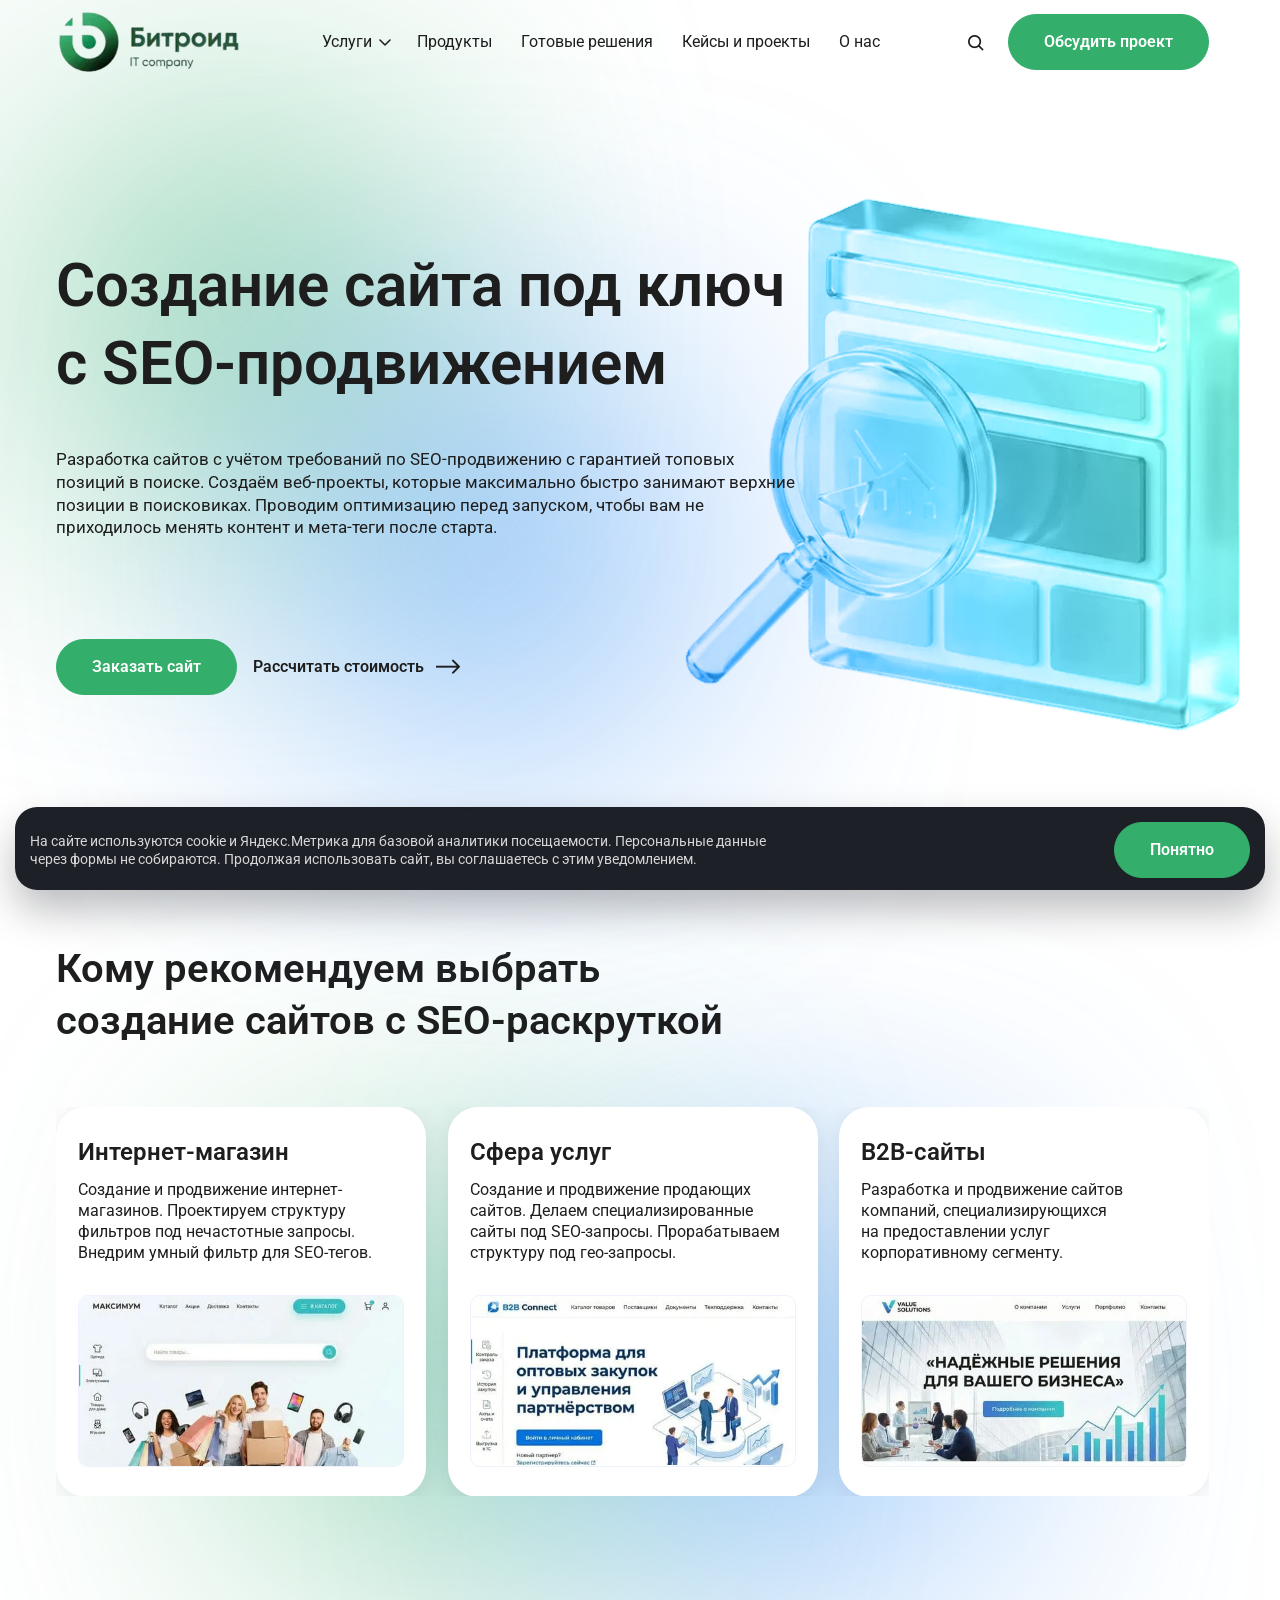
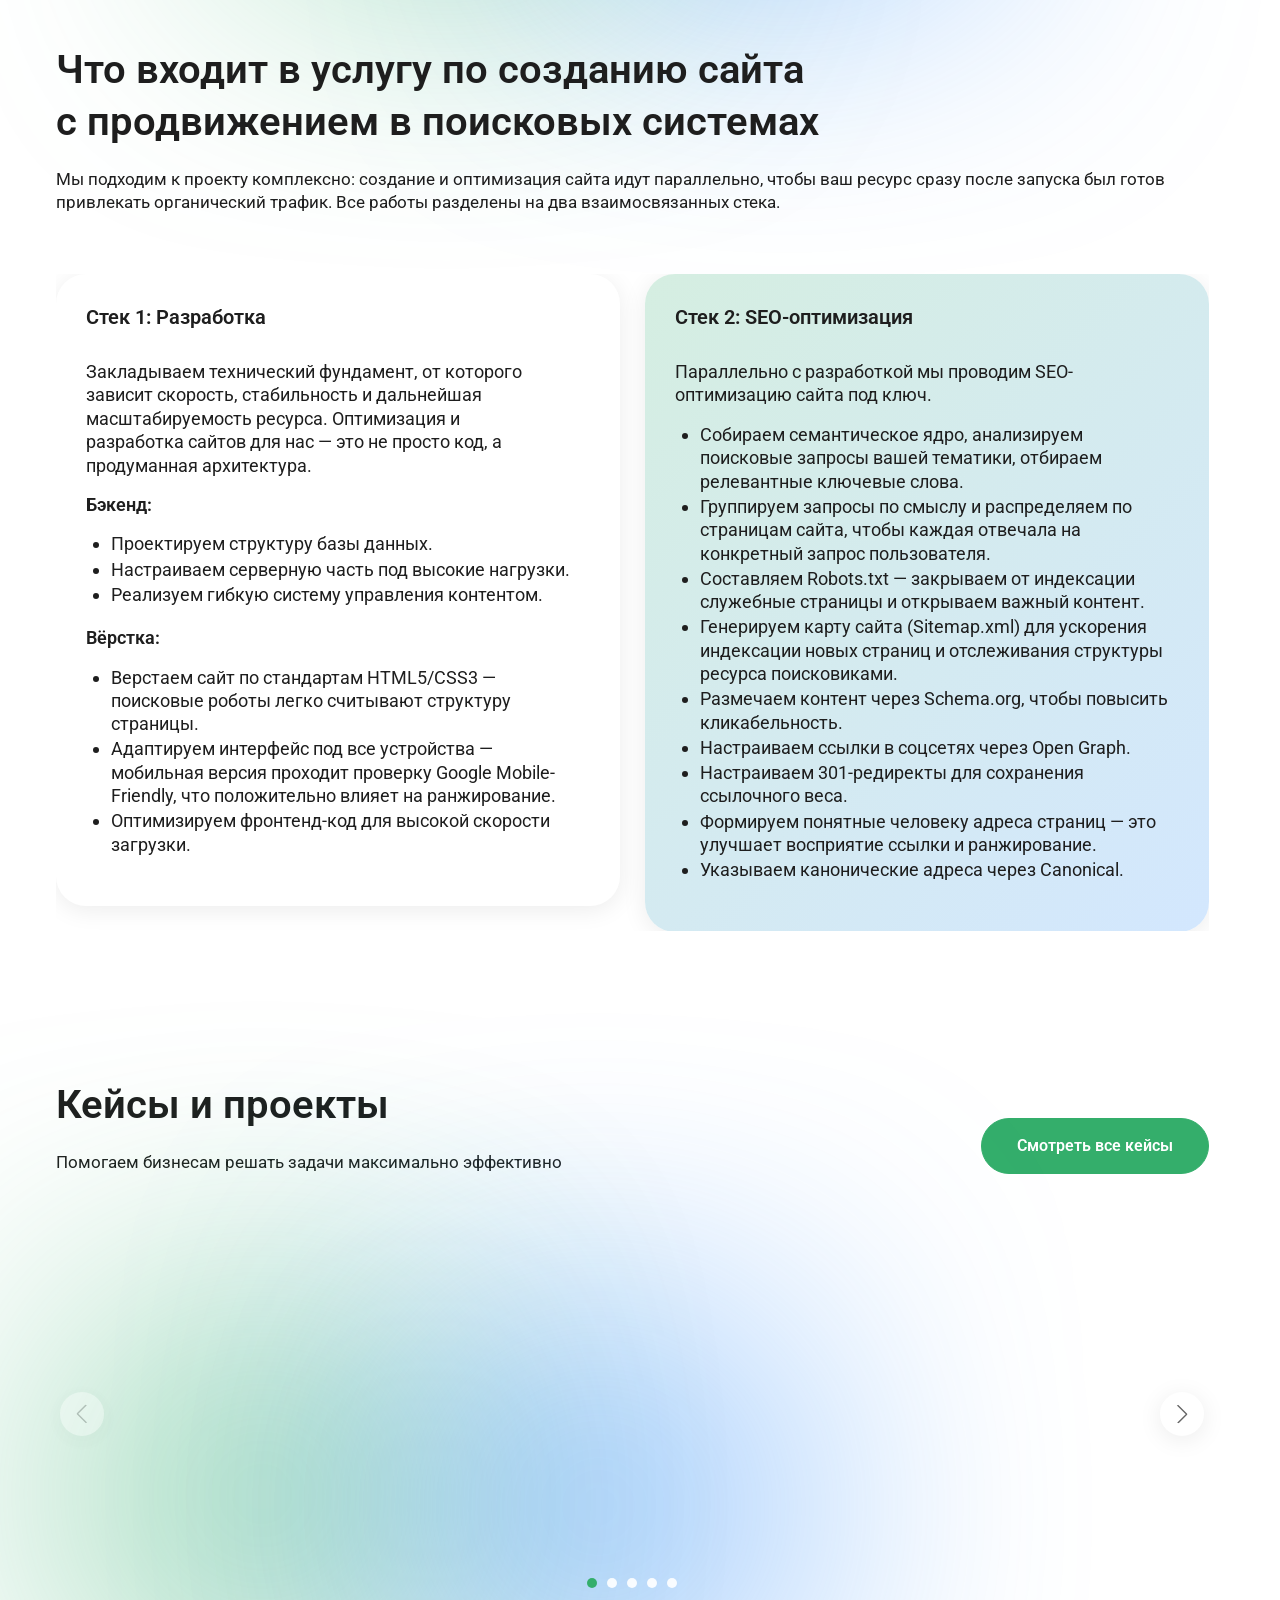
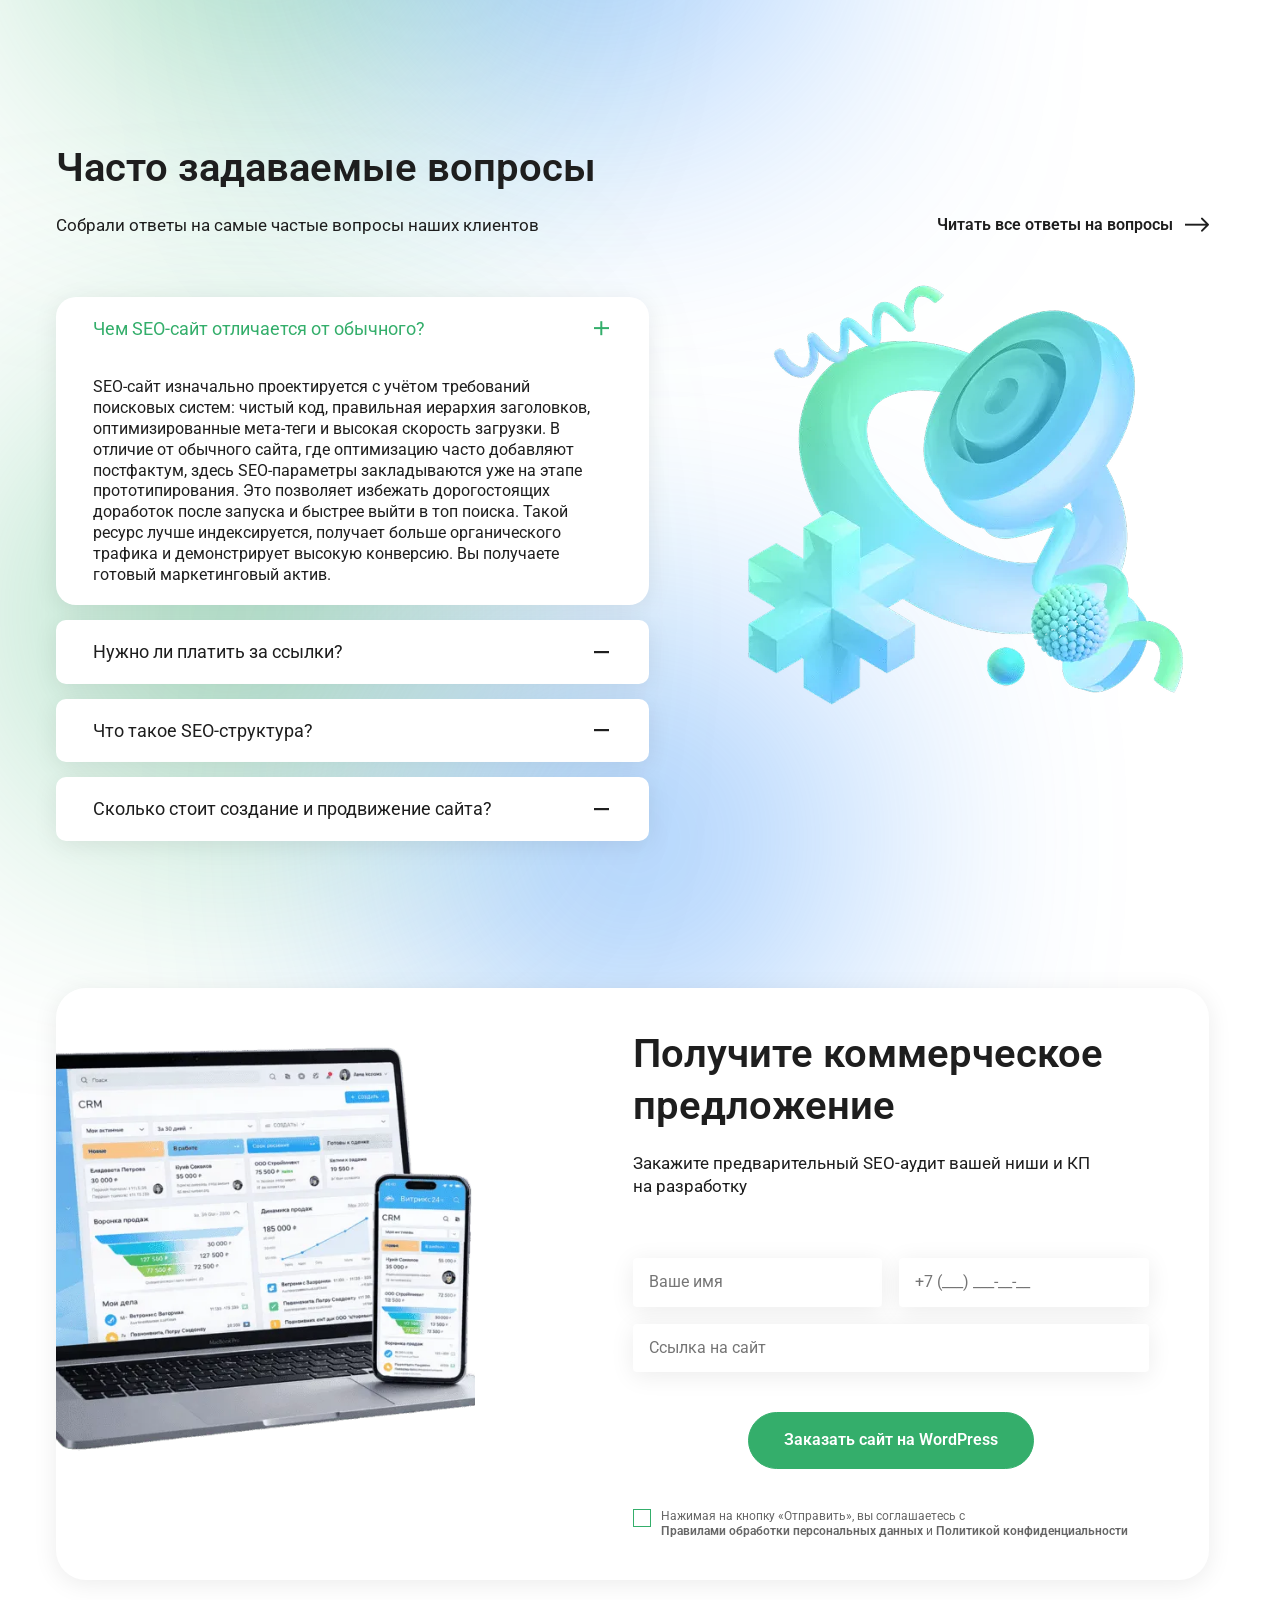
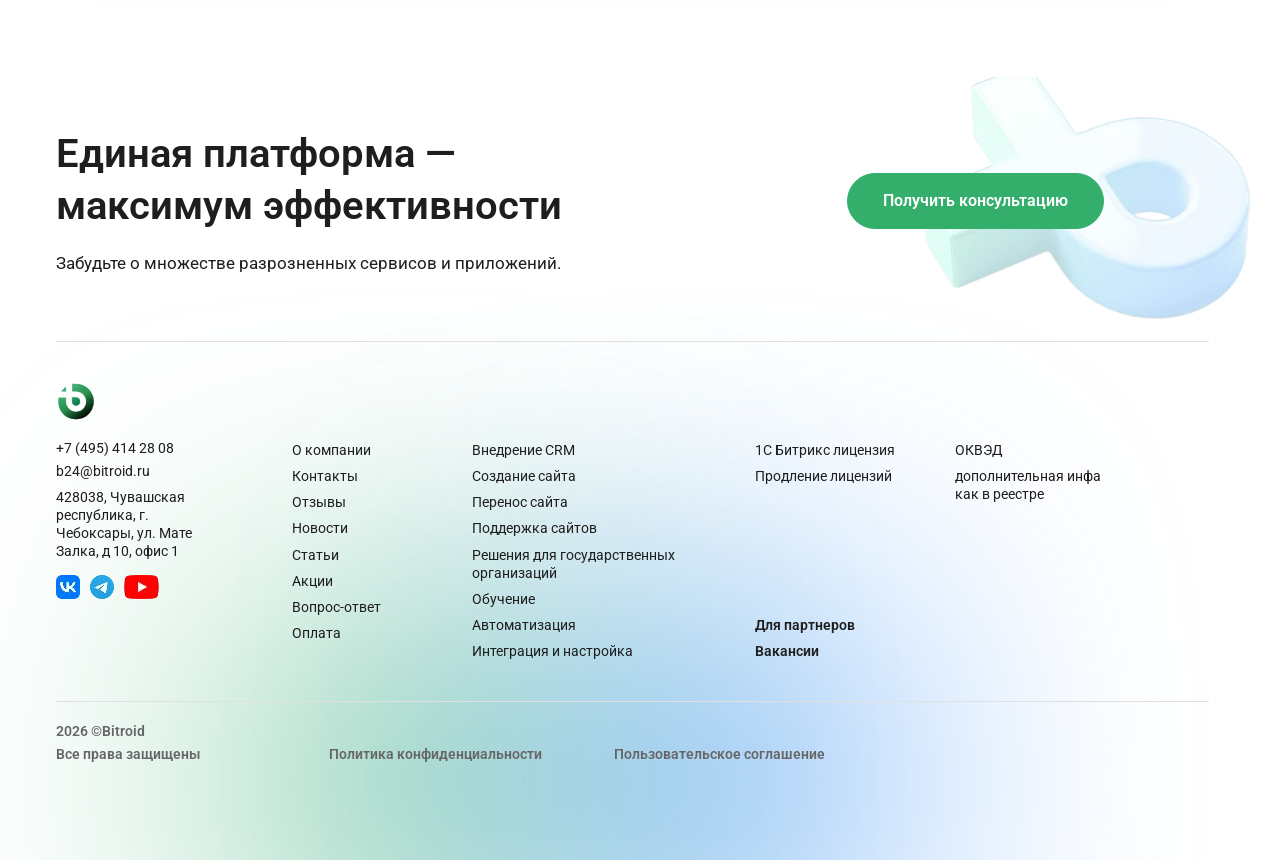
==== commit 78e76158: "Updates" ====
--- a/index.html
+++ b/index.html
@@ -370,11 +370,11 @@
 		}
 		</style>
 		<style>
-			html{scroll-snap-type:y mandatory;scrollbar-gutter:stable}body{line-height:1.3;-ms-text-size-adjust:100%;-moz-text-size-adjust:100%;-webkit-text-size-adjust:100%;-webkit-font-smoothing:antialiased;-moz-osx-font-smoothing:grayscale}a{display:inline-block;color:inherit;text-decoration:none}ul li[class]{list-style:none}img{vertical-align:middle;max-width:100%;height:auto}h2,h3{font-weight:inherit;font-size:inherit;text-wrap:balance}p{text-wrap:pretty}img,picture,svg{display:block;border-radius:inherit;max-width:100%}button,input,textarea{background-color:transparent;color:inherit;font-size:inherit;line-height:inherit;font-family:inherit}input,textarea{width:100%}textarea{overflow:auto;resize:vertical}label{display:inline-block}@media (prefers-reduced-motion:reduce){*,::after,::before{animation-duration:0s!important;animation-iteration-count:1!important;scroll-behavior:auto!important}}@media (prefers-reduced-motion:no-preference){html{scroll-behavior:smooth}html{interpolate-size:allow-keywords}}@font-face{font-family:iconfont;font-display:swap;src:url("assets/fonts/iconfont.woff2?656c73d0d8c6ab6226730e0ac9d49685") format("woff2")}[class*="--icon-"]::before{font-family:iconfont}[class*="--icon-search"]::before{content:"\f102"}[class*="--icon-caretdown"]::before{content:"\f106"}[class*="--icon-arrow"]::before{content:"\f107"}:root{--font-family:'Roboto',system-ui,sans-serif;--second-family:'Nunito Sans',sans-serif;--third-family:'Inter',sans-serif;--content-width:1320px;--content-offset:clamp(0.938rem, -0.717rem + 7.35vw, 2.813rem);--swiper-pagination-bullet-size:10px;--swiper-pagination-bullet-horizontal-gap:5px;--swiper-pagination-bullet-border-radius:20px;--swiper-pagination-bottom:0;--swiper-pagination-color:#34ae6b;--swiper-pagination-bullet-inactive-color:#ffffff;--swiper-pagination-bullet-inactive-opacity:0.9;--header-height:48px;--min-height-section:calc(100svh - var(--header-height));--text-color:#1e1e1e;--bg-color:#ffffff;--primary-color:#34ae6b;--secondary-color:#2bac68;--accent-color:#2587f9;--light-color:#f0f1f0;--green-main:#2bac68;--black-green:#010803;--color-green-1:#34ae6b;--color-green-2:#298955;--color-white:#fff;--color-blue:#2587f9;--color-deep-grey:#1e1e1e;--color-grey:#666;--color-light-grey:#f8f8f8;--color-white-30:rgba(255, 255, 255, 0.3);--color-ivory:#e0e0e0;--color-error:#d8464d;--color-light-blue:#eef2fa;--color-orange:#cf4b12;accent-color:var(--accent-color);--box-shadow:0 5px 15px var(--secondary-color),0 -5px 15px var(--secondary-color);--box-shadow-hover:0 5px 15px var(--primary-color),0 -5px 15px var(--primary-color);--vk-color:#0077ff;--tg-color:#29a0dc;--wa-color:#25d366;--yt-color:#ff0033}html{accent-color:var(--color-blue)}body{display:flex;position:relative;flex-direction:column;justify-content:start;min-width:320px;min-height:100vh;min-height:100svh;color:var(--color-deep-grey);font-weight:400;font-family:var(--font-family);background-color:var(--color-white);overflow-x:hidden}.wrapper>*{min-width:0}.container,[class*=__container]{margin-right:auto;margin-left:auto;width:min(var(--content-width),100% - var(--content-offset) * 2)}section{position:relative}section:not(:first-of-type){padding-top:clamp(1.875rem,.735rem + 4.86vw,4.688rem);padding-bottom:clamp(1.875rem,.735rem + 4.86vw,4.688rem)}.section-top{display:grid;grid-auto-flow:row;gap:30px}.section__subtitle{font-weight:300;font-size:clamp(.875rem,.789rem + .38vw,1.125rem);line-height:1.3}.ellipses{--size-ellipse:clamp(9.375rem, 5.785rem + 15.96vw, 18.75rem);position:relative}.ellipses::after,.ellipses::before{position:absolute;z-index:-1;filter:blur(clamp(5.313rem,3.996rem + 5.85vw,8.75rem));border-radius:var(--size-ellipse);width:var(--size-ellipse);height:var(--size-ellipse);content:""}.ellipses::before{top:-10%;left:10%;background-color:var(--secondary-color)}.ellipses::after{right:29%;bottom:35%;background-color:var(--color-blue)}.ellipses.ellipses--recomend::before{top:58%;left:54%}@media (min-width:768px){:root{--header-height:74px;--content-offset:clamp(2.813rem, 1.741rem + 2.23vw, 3.75rem)}.ellipses::after{right:24%;bottom:-1%}.ellipses.ellipses--recomend::before{top:9%;left:19%}}.ellipses.ellipses--recomend::after{right:50%;bottom:12%}@media (min-width:768px){.ellipses.ellipses--recomend::after{right:29%;bottom:35%}}@media (min-width:1280px){.ellipses::before{top:-19%;left:4%}.ellipses.ellipses--recomend::before{top:31%;left:21%}.ellipses.ellipses--recomend::after{right:24%;bottom:-10%}}.swiper{position:relative;max-width:100%}@media (prefers-reduced-motion:no-preference) and (min-width:768px){.reveal{transform:translateY(36px);opacity:0;will-change:transform,opacity}}.spollers__body{border:1px solid #eee;border-radius:5px;padding:20px}:root{--swiper-theme-color:#007aff}:host{position:relative;display:block;margin-left:auto;margin-right:auto;z-index:1}.swiper{margin-left:auto;margin-right:auto;position:relative;overflow:hidden;list-style:none;padding:0;z-index:1;display:block}.swiper-wrapper{position:relative;width:100%;height:100%;z-index:1;display:flex;box-sizing:content-box}.swiper-wrapper{transform:translate3d(0,0,0)}.swiper-slide{flex-shrink:0;width:100%;height:100%;position:relative;display:block}.swiper-pagination{position:absolute;text-align:center;transform:translate3d(0,0,0);z-index:10}&.swiper-pagination-disabled,.swiper-pagination-disabled>&{display:none!important}@media screen and (min-width:1024px){.menu__body{margin-right:auto;margin-left:auto;box-shadow:none;background-color:transparent;padding:0;width:auto;max-width:none;height:auto;overflow:initial}}@media screen and (max-width:1023.98px){.menu__list{flex-direction:column;gap:clamp(.938rem,.11rem + 3.68vw,1.875rem);background-color:var(--color-white)}}@media screen and (min-width:1024px){.menu__item{position:static;flex-direction:row}}.menu__item{display:grid;grid-template-columns:auto 1fr}.menu__item>a{flex-direction:row;align-items:center;font-weight:400;font-size:clamp(.875rem,.832rem + .19vw,1rem);line-height:1.3}.menu__item>.js-dropdown-trigger{display:grid;place-items:center;transform-origin:50% 65%;margin-top:-5px;padding:0;width:16px;height:16px}.menu__item>.js-dropdown-trigger::before{display:grid;place-items:center;width:inherit;height:inherit}.menu__item .submenu{--width--sub-menu--list:312px;display:none;grid-column:1/3;flex-direction:column;visibility:hidden;opacity:0;box-shadow:0 4px 25px 0 rgba(1,8,3,.08);border-radius:30px;background:var(--color-white);width:100%;overflow:hidden}.menu__item .submenu-list{display:flex;flex-direction:column;gap:8px}@media screen and (min-width:1024px){.menu__item .submenu{position:absolute;top:110%;left:50%;transform:translateX(-50%);max-width:min(1096px,98vw);min-height:512px}.menu__item .submenu-list{gap:0;background:linear-gradient(139deg,rgba(43,172,104,.2) 0,rgba(37,135,249,.2) 100%);padding:30px 0 30px 30px;max-width:var(--width--sub-menu--list)}.menu__item .submenu-list__item-link::before{content:none}}.menu__item .submenu-list__item{display:flex;border-radius:8px 0 0 8px}.menu__item .submenu-list__item-link{display:inline-flex;flex-direction:row-reverse;justify-content:space-between;align-items:center;gap:clamp(1.25rem,-.404rem + 7.35vw,3.125rem);box-shadow:0 4px 25px 0 rgba(1,8,3,.08);background:var(--color-white);padding:10px clamp(.625rem,.074rem + 2.45vw,1.25rem);width:100%;font-size:clamp(.875rem,.765rem + .49vw,1rem);text-align:left}.menu__item .submenu-list__item-link::before{rotate:-90deg;width:16px;height:16px;font-weight:400}@media screen and (min-width:1024px){.menu__item .submenu-list__item-link{justify-content:flex-end;box-shadow:none;background:0 0}}.menu__item .submenu-list__wrapper{display:flex;position:relative;flex-grow:1}.menu__item .submenu-content{position:fixed;top:var(--header-height);right:-100%;bottom:0;visibility:hidden;opacity:0;background:var(--color-white);padding:30px 30px 30px 24px;width:100%}@media screen and (min-width:1024px){.menu__item .submenu-content{position:absolute;top:0;right:0;max-width:calc(100% - var(--width--sub-menu--list))}}.menu__item .submenu-content.is-open{display:grid;grid-template-columns:repeat(2,1fr);align-content:flex-start;gap:30px;visibility:visible;opacity:1}.menu__item .submenu-content__title{margin-bottom:16px;color:var(--color-deep-grey);font-weight:600;font-size:16px}.menu__item .submenu-content__list.grid--list{display:grid;grid-template-columns:repeat(2,1fr);gap:16px}.menu__item .submenu-content__list-item{display:block;border-radius:20px;background-color:rgba(255,255,255,.05)}.menu__item .submenu-content__block{display:flex;position:relative;grid-column:1;flex-direction:column;align-items:flex-start;z-index:1}.menu__item .submenu-content__link{display:flex;flex-direction:column;align-items:center;gap:12px;box-shadow:0 4px 25px 0 rgba(1,8,3,.08);border:1px solid transparent;border-radius:10px;background:var(--color-white);padding:20px}.menu__item .submenu-content__link-img{display:flex;justify-content:center;align-items:center;width:116px;height:70px;overflow:hidden}.menu__item .submenu-content__link-img img{width:100%;height:100%;object-fit:contain}.menu__item .submenu-content__advantages{position:relative;grid-row:1/5;grid-column:2;align-self:flex-start;z-index:4;border-radius:16px;background:var(--color-light-grey);padding:28px 18px 28px 20px;color:#000;font-weight:400;font-size:16px;line-height:1.3}.menu__item .submenu-content__decor{position:absolute;right:-150px;bottom:-150px;background-position:center;background-size:auto;background-repeat:no-repeat;width:512px;height:512px}.menu__item .submenu-content__decor::before{position:absolute;transform:rotate(100deg);z-index:0;mix-blend-mode:color;inset:-20px;background:linear-gradient(230deg,#34ae6b 15%,#2587f9 90%);content:""}.menu__item .submenu-content__full .submenu-content__block{display:flex;position:relative;grid-column:1;flex-direction:column;align-items:flex-start;z-index:1}.menu__item .submenu-content__full .submenu-content__block.block--span{grid-row:2;grid-column:1/3;flex-direction:row}.menu__item .submenu-content__full .submenu-content__block.block--span~.submenu-content__block{grid-row:1}.menu__item .submenu-content__full .submenu-content__block:nth-of-type(3){grid-column:2}.menu__item .submenu-content__full .submenu-content__block:nth-of-type(4){grid-row:1;grid-column:3}.menu__item .submenu-content__full .submenu-content__block:nth-of-type(5){grid-row:1;grid-column:4}.menu__item .submenu-content__full .submenu-content__advantages{grid-row:2/4;grid-column:3/5;align-self:flex-end}.menu__actions{display:flex;justify-content:space-between;align-items:center;margin-top:auto}.icon-menu span,.icon-menu::after,.icon-menu::before{position:absolute;right:0;background-color:var(--text-color);width:100%;height:2px;content:""}.icon-menu::before{top:0}.icon-menu::after{bottom:0}.icon-menu span{top:calc(50% - 1px)}@media screen and (min-width:1024px){.icon-menu{display:none}}.menu-overlay{position:fixed;visibility:hidden;opacity:0;z-index:400;inset:0;background:rgba(0,0,0,.2)}.header{background-color:transparent;width:100%;color:var(--text-color)}.header__logo img{width:100%;height:100%;object-fit:contain}@media (min-width:768px){.header__logo{width:198px;height:64px}}@media (min-width:1366px){.header__actions .link-phone{display:block}}@media (min-width:1280px){.header__actions .header__button{display:flex}}input[type=email],input[type=tel],input[type=text],textarea{-webkit-appearance:none;-moz-appearance:none;appearance:none}.input{display:block;border:1px solid #cecbcb;border-radius:10px;padding:10px;width:100%;caret-color:inherit}textarea.input{resize:vertical}label{display:flex;position:relative;flex-direction:column;align-self:start;gap:10px}button[type=submit]{justify-self:start}[data-fls-form]{display:grid;gap:15px}.button{--btn-gap:10px;--btn-font-family:inherit;--btn-color:var(--color-white);--btn-bg-color:var(--color-green-1);--btn-border-color:var(--color-green-1);--btn-size-icon:24px;vertical-align:middle;gap:var(--btn-gap)}.header__search{display:flex;position:relative;align-self:stretch;z-index:10}.header__search .search-input{top:50%;right:20px;transform:translateY(-50%);border:none;padding:5px}.header__search #search-button{border:none;background:0 0}.header__search #search-button::before{margin-top:5px}.cookie-banner{position:fixed;right:15px;bottom:10px;left:15px;z-index:80;box-shadow:0 20px 40px rgba(16,19,26,.28);border-radius:22px;background:rgba(16,19,26,.94);padding:15px 15px 12px;color:#fff}.cookie-banner-inner{display:flex;flex-wrap:wrap;justify-content:space-between;align-items:center;gap:18px}.cookie-banner p{margin:0;max-width:760px;color:rgba(255,255,255,.82);font-size:14px}body::after{position:fixed;top:0;left:0;opacity:0;z-index:149;background-color:rgba(0,0,0,.5);width:100%;height:100%;content:""}[data-fls-popup]{position:fixed;top:0;right:0;bottom:0;left:0;visibility:hidden;padding:30px 10px}[data-fls-popup-wrapper]{display:flex;display:flex;flex:1 1 auto;flex-direction:column;justify-content:center;align-items:center;align-items:center;width:100%;min-height:100%}[data-fls-popup-body]{display:flex;flex-direction:column;gap:25px;transform:scale(0);visibility:hidden;border-radius:20px;background-color:#eee;padding:20px;width:100%;max-width:900px}.popup__header{display:flex;align-items:flex-start;gap:20px}.popup__title{flex:auto;font-weight:500;font-size:20px;text-align:center}[data-fls-popup-close]{margin-left:auto}[data-fls-popup-close] svg{flex-shrink:0;width:25px;height:25px}.popup__content button[type=submit]{align-self:center}.index .section-hero{--size-image-hero:clamp(28.125rem, 19.747rem + 37.23vw, 50rem)}@media (min-width:768px){.index .section-hero{margin-bottom:0}.index .section-hero__grid{grid-template-columns:2fr 1fr}}@media (min-width:600px){button[type=submit]{grid-row:2}[data-fls-form]{grid-auto-flow:column}.popup__content form{grid-auto-flow:column}.popup__content button[type=submit]{grid-row:3;grid-column:1}}@media (min-width:1024px){.index .section-hero__title{font-size:55px}}@media (min-width:1280px){.index .section-hero__title{font-size:60px}}.index .section-hero__subtitle{font-size:clamp(.875rem,.788rem + .38vw,1.125rem)}@media (min-width:600px){.index .section-hero__image .image-wrapper{bottom:-270px}}.index .section-hero__image .image-wrapper img{width:100%;height:100%;object-fit:cover}.index .section-hero__image .image-wrapper::before{position:absolute;transform:rotate(100deg);mix-blend-mode:color;inset:-20px;background:linear-gradient(148deg,#34ae6b 0,#2587f9 100%);content:""}.index .section-recommended .recomend__slider{padding-bottom:30px}.index .section-recommended .recomend__wrapper{display:flex}@media (min-width:768px){.index .section-hero__image .image-wrapper{top:calc(50% - var(--size-image-hero)/ 2);right:calc(clamp(8.625rem,3.536rem + 10.6vw,12.813rem) * -1);bottom:initial}.index .section-recommended .recomend__slider{padding-bottom:0}.index .section-recommended .recomend__slider .swiper-pagination{display:none}.index .section-recommended .recomend__wrapper{flex-direction:column;gap:16px}.index .section-recommended .recomend__slide{flex-shrink:1;height:auto}}@media (min-width:1024px){.index .section-recommended .recomend__wrapper{display:grid;grid-template-columns:repeat(3,1fr);gap:clamp(1rem,-.362rem + 2.13vw,1.5rem)}}.index .section-recommended .recomended-item{display:grid;grid-template-rows:auto 1fr auto;grid-template-columns:1fr;gap:8px;box-shadow:0 4px 25px 0 rgba(1,8,3,.08);border-radius:30px;background:#fff;height:100%}@media (min-width:768px){.index .section-recommended .recomended-item{grid-template-rows:auto 1fr;grid-template-columns:1fr 200px;row-gap:12px}}.index .section-recommended .recomended-item__title{font-weight:600}.index .section-recommended .recomended-item__title{line-height:1.3}@media (min-width:1024px){.index .section-recommended .recomended-item{grid-template-rows:auto 1fr auto;grid-template-columns:1fr;row-gap:12px;min-width:320px}.index .section-projects__grid .section-projects__link{display:none}}.index .section-faqs .spollers__body{border:0;padding:clamp(1.25rem,.821rem + 1.9vw,2.5rem) 0 0}
+			html{scroll-snap-type:y mandatory;scrollbar-gutter:stable}body{line-height:1.3;-ms-text-size-adjust:100%;-moz-text-size-adjust:100%;-webkit-text-size-adjust:100%;-webkit-font-smoothing:antialiased;-moz-osx-font-smoothing:grayscale}a{display:inline-block;color:inherit;text-decoration:none}ul li[class]{list-style:none}img{vertical-align:middle;max-width:100%;height:auto}h2,h3{font-weight:inherit;font-size:inherit;text-wrap:balance}p{text-wrap:pretty}img,picture,svg{display:block;border-radius:inherit;max-width:100%}button,input,textarea{background-color:transparent;color:inherit;font-size:inherit;line-height:inherit;font-family:inherit}input,textarea{width:100%}textarea{overflow:auto;resize:vertical}label{display:inline-block}@media (prefers-reduced-motion:reduce){*,::after,::before{animation-duration:0s!important;animation-iteration-count:1!important;scroll-behavior:auto!important}}@media (prefers-reduced-motion:no-preference){html{scroll-behavior:smooth}html{interpolate-size:allow-keywords}}@font-face{font-family:iconfont;font-display:swap;src:url("assets/fonts/iconfont.woff2?b7cb5b8df452718972eecdd1ba67a25a") format("woff2")}[class*="--icon-"]::before{font-family:iconfont}[class*="--icon-search"]::before{content:"\f102"}[class*="--icon-caretdown"]::before{content:"\f106"}[class*="--icon-arrow"]::before{content:"\f107"}:root{--font-family:'Roboto',system-ui,sans-serif;--second-family:'Nunito Sans',sans-serif;--third-family:'Inter',sans-serif;--content-width:1320px;--content-offset:clamp(0.938rem, -0.717rem + 7.35vw, 2.813rem);--swiper-pagination-bullet-size:10px;--swiper-pagination-bullet-horizontal-gap:5px;--swiper-pagination-bullet-border-radius:20px;--swiper-pagination-bottom:0;--swiper-pagination-color:#34ae6b;--swiper-pagination-bullet-inactive-color:#ffffff;--swiper-pagination-bullet-inactive-opacity:0.9;--header-height:48px;--min-height-section:calc(100svh - var(--header-height));--text-color:#1e1e1e;--bg-color:#ffffff;--primary-color:#34ae6b;--secondary-color:#2bac68;--accent-color:#2587f9;--light-color:#f0f1f0;--green-main:#2bac68;--black-green:#010803;--color-green-1:#34ae6b;--color-green-2:#298955;--color-white:#fff;--color-blue:#2587f9;--color-deep-grey:#1e1e1e;--color-grey:#666;--color-light-grey:#f8f8f8;--color-white-30:rgba(255, 255, 255, 0.3);--color-ivory:#e0e0e0;--color-error:#d8464d;--color-light-blue:#eef2fa;--color-orange:#cf4b12;accent-color:var(--accent-color);--box-shadow:0 5px 15px var(--secondary-color),0 -5px 15px var(--secondary-color);--box-shadow-hover:0 5px 15px var(--primary-color),0 -5px 15px var(--primary-color);--vk-color:#0077ff;--tg-color:#29a0dc;--wa-color:#25d366;--yt-color:#ff0033}html{accent-color:var(--color-blue)}body{display:flex;position:relative;flex-direction:column;justify-content:start;min-width:320px;min-height:100vh;min-height:100svh;color:var(--color-deep-grey);font-weight:400;font-family:var(--font-family);background-color:var(--color-white);overflow-x:hidden}.wrapper>*{min-width:0}.container,[class*=__container]{margin-right:auto;margin-left:auto;width:min(var(--content-width),100% - var(--content-offset) * 2)}section{position:relative}section:not(:first-of-type){padding-top:clamp(1.875rem,.735rem + 4.86vw,4.688rem);padding-bottom:clamp(1.875rem,.735rem + 4.86vw,4.688rem)}.section-top{display:grid;grid-auto-flow:row;gap:30px}.section__subtitle{font-weight:300;font-size:clamp(.875rem,.789rem + .38vw,1.125rem);line-height:1.3}.ellipses{--size-ellipse:clamp(9.375rem, 5.785rem + 15.96vw, 18.75rem);position:relative}.ellipses::after,.ellipses::before{position:absolute;z-index:-1;filter:blur(clamp(5.313rem,3.996rem + 5.85vw,8.75rem));border-radius:var(--size-ellipse);width:var(--size-ellipse);height:var(--size-ellipse);content:""}.ellipses::before{top:-10%;left:10%;background-color:var(--secondary-color)}.ellipses::after{right:29%;bottom:35%;background-color:var(--color-blue)}.ellipses.ellipses--recomend::before{top:58%;left:54%}@media (min-width:768px){:root{--header-height:74px;--content-offset:clamp(2.813rem, 1.741rem + 2.23vw, 3.75rem)}.ellipses::after{right:24%;bottom:-1%}.ellipses.ellipses--recomend::before{top:9%;left:19%}}.ellipses.ellipses--recomend::after{right:50%;bottom:12%}@media (min-width:768px){.ellipses.ellipses--recomend::after{right:29%;bottom:35%}}@media (min-width:1280px){.ellipses::before{top:-19%;left:4%}.ellipses.ellipses--recomend::before{top:31%;left:21%}.ellipses.ellipses--recomend::after{right:24%;bottom:-10%}}.swiper{position:relative;max-width:100%}@media (prefers-reduced-motion:no-preference) and (min-width:768px){.reveal{transform:translateY(36px);opacity:0;will-change:transform,opacity}}.spollers__body{border:1px solid #eee;border-radius:5px;padding:20px}:root{--swiper-theme-color:#007aff}:host{position:relative;display:block;margin-left:auto;margin-right:auto;z-index:1}.swiper{margin-left:auto;margin-right:auto;position:relative;overflow:hidden;list-style:none;padding:0;z-index:1;display:block}.swiper-wrapper{position:relative;width:100%;height:100%;z-index:1;display:flex;box-sizing:content-box}.swiper-wrapper{transform:translate3d(0,0,0)}.swiper-slide{flex-shrink:0;width:100%;height:100%;position:relative;display:block}.swiper-pagination{position:absolute;text-align:center;transform:translate3d(0,0,0);z-index:10}&.swiper-pagination-disabled,.swiper-pagination-disabled>&{display:none!important}@media screen and (min-width:1024px){.menu__body{margin-right:auto;margin-left:auto;box-shadow:none;background-color:transparent;padding:0;width:auto;max-width:none;height:auto;overflow:initial}}@media screen and (max-width:1023.98px){.menu__list{flex-direction:column;gap:clamp(.938rem,.11rem + 3.68vw,1.875rem);background-color:var(--color-white)}}@media screen and (min-width:1024px){.menu__item{position:static;flex-direction:row}}.menu__item{display:grid;grid-template-columns:auto 1fr}.menu__item>a{flex-direction:row;align-items:center;font-weight:400;font-size:clamp(.875rem,.832rem + .19vw,1rem);line-height:1.3}.menu__item>.js-dropdown-trigger{display:grid;place-items:center;transform-origin:50% 65%;margin-top:-5px;padding:0;width:16px;height:16px}.menu__item>.js-dropdown-trigger::before{display:grid;place-items:center;width:inherit;height:inherit}.menu__actions{display:flex;justify-content:space-between;align-items:center;margin-top:auto}.icon-menu span,.icon-menu::after,.icon-menu::before{position:absolute;right:0;background-color:var(--text-color);width:100%;height:2px;content:""}.icon-menu::before{top:0}.icon-menu::after{bottom:0}.icon-menu span{top:calc(50% - 1px)}@media screen and (min-width:1024px){.icon-menu{display:none}}.menu-overlay{position:fixed;visibility:hidden;opacity:0;z-index:400;inset:0;background:rgba(0,0,0,.2)}.header{background-color:transparent;width:100%;color:var(--text-color)}.header__logo img{width:100%;height:100%;object-fit:contain}@media (min-width:768px){.header__logo{width:198px;height:64px}}@media (min-width:1366px){.header__actions .link-phone{display:block}}@media (min-width:1280px){.header__actions .header__button{display:flex}}input[type=email],input[type=tel],input[type=text],textarea{-webkit-appearance:none;-moz-appearance:none;appearance:none}.input{display:block;border:1px solid #cecbcb;border-radius:10px;padding:10px;width:100%;caret-color:inherit}textarea.input{resize:vertical}label{display:flex;position:relative;flex-direction:column;align-self:start;gap:10px}button[type=submit]{justify-self:start}[data-fls-form]{display:grid;gap:15px}.button{--btn-gap:10px;--btn-font-family:inherit;--btn-color:var(--color-white);--btn-bg-color:var(--color-green-1);--btn-border-color:var(--color-green-1);--btn-size-icon:24px;vertical-align:middle;gap:var(--btn-gap)}.submenu{--width--sub-menu--list:312px;grid-column:1/3;flex-direction:column;visibility:hidden;box-shadow:0 4px 25px 0 rgba(1,8,3,.08);border-radius:30px;background:var(--color-white);width:100%;overflow:hidden}.submenu-list{display:flex;flex-direction:column;gap:8px}@media screen and (min-width:1024px){.submenu{position:absolute;top:110%;left:50%;transform:translateX(-50%);max-width:min(1096px,98vw);min-height:512px}.submenu-list{gap:0;background:linear-gradient(139deg,rgba(43,172,104,.2) 0,rgba(37,135,249,.2) 100%);padding:30px 0 30px 30px;max-width:var(--width--sub-menu--list)}.submenu-list__item-link::before{content:none}}.submenu-list__item{display:flex;border-radius:8px 0 0 8px}.submenu-list__item-link{display:inline-flex;flex-direction:row-reverse;justify-content:space-between;align-items:center;gap:clamp(1.25rem,-.404rem + 7.35vw,3.125rem);box-shadow:0 4px 25px 0 rgba(1,8,3,.08);background:var(--color-white);padding:10px clamp(.625rem,.074rem + 2.45vw,1.25rem);width:100%;font-size:clamp(.875rem,.765rem + .49vw,1rem);text-align:left}.submenu-list__item-link::before{rotate:-90deg;width:16px;height:16px;font-weight:400}@media screen and (min-width:1024px){.submenu-list__item-link{justify-content:flex-end;box-shadow:none;background:0 0}}.submenu-list__wrapper{display:flex;position:relative;flex-grow:1}.submenu-content{position:fixed;top:var(--header-height);right:-100%;bottom:0;visibility:hidden;opacity:0;background:var(--color-white);padding:30px 30px 30px 24px;width:100%}@media screen and (min-width:1024px){.submenu-content{position:absolute;top:0;right:0;max-width:calc(100% - var(--width--sub-menu--list))}}.submenu-content.is-open{display:grid;grid-template-columns:repeat(2,1fr);align-content:flex-start;gap:30px;visibility:visible;opacity:1}.submenu-content__title{margin-bottom:16px;color:var(--color-deep-grey);font-weight:600;font-size:16px}.submenu-content__list.grid--list{display:grid;grid-template-columns:repeat(2,1fr);gap:16px}.submenu-content__list-item{display:block;border-radius:20px;background-color:rgba(255,255,255,.05)}.submenu-content__block{display:flex;position:relative;grid-column:1;flex-direction:column;align-items:flex-start;z-index:1}.submenu-content__link{display:flex;flex-direction:column;align-items:center;gap:12px;box-shadow:0 4px 25px 0 rgba(1,8,3,.08);border:1px solid transparent;border-radius:10px;background:var(--color-white);padding:20px}.submenu-content__link-img{display:flex;justify-content:center;align-items:center;width:116px;height:70px;overflow:hidden}.submenu-content__link-img img{width:100%;height:100%;object-fit:contain}.submenu-content__advantages{position:relative;grid-row:1/5;grid-column:2;align-self:flex-start;z-index:4;border-radius:16px;background:var(--color-light-grey);padding:28px 18px 28px 20px;color:#000;font-weight:400;font-size:16px;line-height:1.3}.submenu-content__decor{position:absolute;right:-150px;bottom:-150px;background-position:center;background-size:auto;background-repeat:no-repeat;width:512px;height:512px}.submenu-content__decor::before{position:absolute;transform:rotate(100deg);z-index:0;mix-blend-mode:color;inset:-20px;background:linear-gradient(230deg,#34ae6b 15%,#2587f9 90%);content:""}.submenu-content__full .submenu-content__block{display:flex;position:relative;grid-column:1;flex-direction:column;align-items:flex-start;z-index:1}.submenu-content__full .submenu-content__block.block--span{grid-row:2;grid-column:1/3;flex-direction:row}.submenu-content__full .submenu-content__block.block--span~.submenu-content__block{grid-row:1}.submenu-content__full .submenu-content__block:nth-of-type(3){grid-column:2}.submenu-content__full .submenu-content__block:nth-of-type(4){grid-row:1;grid-column:3}.submenu-content__full .submenu-content__block:nth-of-type(5){grid-row:1;grid-column:4}.submenu-content__full .submenu-content__advantages{grid-row:2/4;grid-column:3/5;align-self:flex-end}.header__search{display:flex;position:relative;align-self:stretch;z-index:10}.header__search .search-input{top:50%;right:20px;transform:translateY(-50%);border:none;padding:5px}.header__search #search-button{border:none;background:0 0}.header__search #search-button::before{margin-top:5px}.cookie-banner{position:fixed;right:15px;bottom:10px;left:15px;z-index:80;box-shadow:0 20px 40px rgba(16,19,26,.28);border-radius:22px;background:rgba(16,19,26,.94);padding:15px 15px 12px;color:#fff}.cookie-banner-inner{display:flex;flex-wrap:wrap;justify-content:space-between;align-items:center;gap:18px}.cookie-banner p{margin:0;max-width:760px;color:rgba(255,255,255,.82);font-size:14px}body::after{position:fixed;top:0;left:0;opacity:0;z-index:149;background-color:rgba(0,0,0,.5);width:100%;height:100%;content:""}[data-fls-popup]{position:fixed;top:0;right:0;bottom:0;left:0;visibility:hidden;padding:30px 10px}[data-fls-popup-wrapper]{display:flex;display:flex;flex:1 1 auto;flex-direction:column;justify-content:center;align-items:center;align-items:center;width:100%;min-height:100%}[data-fls-popup-body]{display:flex;flex-direction:column;gap:25px;transform:scale(0);visibility:hidden;border-radius:20px;background-color:#eee;padding:20px;width:100%;max-width:900px}.popup__header{display:flex;align-items:flex-start;gap:20px}.popup__title{flex:auto;font-weight:500;font-size:20px;text-align:center}[data-fls-popup-close]{margin-left:auto}[data-fls-popup-close] svg{flex-shrink:0;width:25px;height:25px}.popup__content button[type=submit]{align-self:center}.index .section-hero{--size-image-hero:clamp(28.125rem, 19.747rem + 37.23vw, 50rem)}@media (min-width:768px){.index .section-hero{margin-bottom:0}.index .section-hero__grid{grid-template-columns:2fr 1fr}}@media (min-width:600px){button[type=submit]{grid-row:2}[data-fls-form]{grid-auto-flow:column}.popup__content form{grid-auto-flow:column}.popup__content button[type=submit]{grid-row:3;grid-column:1}}@media (min-width:1024px){.index .section-hero__title{font-size:55px}}@media (min-width:1280px){.index .section-hero__title{font-size:60px}}.index .section-hero__subtitle{font-size:clamp(.875rem,.788rem + .38vw,1.125rem)}@media (min-width:600px){.index .section-hero__image .image-wrapper{bottom:-270px}}.index .section-hero__image .image-wrapper img{width:100%;height:100%;object-fit:cover}.index .section-hero__image .image-wrapper::before{position:absolute;transform:rotate(100deg);mix-blend-mode:color;inset:-20px;background:linear-gradient(148deg,#34ae6b 0,#2587f9 100%);content:""}.index .section-recommended .recomend__slider{padding-bottom:30px}.index .section-recommended .recomend__wrapper{display:flex}@media (min-width:768px){.index .section-hero__image .image-wrapper{top:calc(50% - var(--size-image-hero)/ 2);right:calc(clamp(8.625rem,3.536rem + 10.6vw,12.813rem) * -1);bottom:initial}.index .section-recommended .recomend__slider{padding-bottom:0}.index .section-recommended .recomend__slider .swiper-pagination{display:none}.index .section-recommended .recomend__wrapper{flex-direction:column;gap:16px}.index .section-recommended .recomend__slide{flex-shrink:1;height:auto}}@media (min-width:1024px){.index .section-recommended .recomend__wrapper{display:grid;grid-template-columns:repeat(3,1fr);gap:clamp(1rem,-.362rem + 2.13vw,1.5rem)}}.index .section-recommended .recomended-item{display:grid;grid-template-rows:auto 1fr auto;grid-template-columns:1fr;gap:8px;box-shadow:0 4px 25px 0 rgba(1,8,3,.08);border-radius:30px;background:#fff;height:100%}@media (min-width:768px){.index .section-recommended .recomended-item{grid-template-rows:auto 1fr;grid-template-columns:1fr 200px;row-gap:12px}}.index .section-recommended .recomended-item__title{font-weight:600}.index .section-recommended .recomended-item__title{line-height:1.3}@media (min-width:1024px){.index .section-recommended .recomended-item{grid-template-rows:auto 1fr auto;grid-template-columns:1fr;row-gap:12px;min-width:320px}.index .section-projects__grid .section-projects__link{display:none}}.index .section-faqs .spollers__body{border:0;padding:clamp(1.25rem,.821rem + 1.9vw,2.5rem) 0 0}
 		</style>
-		<script type="module" crossorigin="" src="./js/app4.min.js?v=1778002323404"></script>
-		<script type="module" crossorigin="" src="./js/app.min.js?v=1778002323404"></script>
-		<link rel="stylesheet" crossorigin="" href="./css/app.min.css?v=1778002323404" media="print" onload="this.media='all'">
+		<script type="module" crossorigin="" src="./js/app4.min.js?v=1778004646096"></script>
+		<script type="module" crossorigin="" src="./js/app.min.js?v=1778004646096"></script>
+		<link rel="stylesheet" crossorigin="" href="./css/app.min.css?v=1778004646096" media="print" onload="this.media='all'">
 	</head>
 	<body>
 		<div class="wrapper">
@@ -391,7 +391,7 @@
 								<li class="menu__item menu__item--dropdown" aria-expanded="false">
 									<a href="services.html" class="menu__link">Услуги</a>
 									<button class="--icon-caretdown js-dropdown-trigger" aria-label="Открыть большое меню"></button>
-									<div class="submenu js-dropdown">
+									<div data-fls-submenuservices="" class="submenu js-dropdown">
 										<div class="submenu-list__wrapper">
 											<ul class="submenu-list">
 												<li class="submenu-list__item has-submenu" aria-expanded="true">
@@ -486,9 +486,7 @@
 														<div class="submenu-content__advantages">
 															Создаём современные сайты, которые решают бизнес-задачи — от первого клика до заявки.
 														</div>
-														<div class="submenu-content__decor" aria-hidden="true" style="background-image: url(./assets/img/mega-menu/create-site.png)">
-															<!-- <img src="@img/mega-menu/create-site.png" width="430" height="430" decoding="async" loading="lazy" alt="" /> -->
-														</div>
+														<div class="submenu-content__decor" aria-hidden="true" style="background-image: url(./assets/img/mega-menu/create-site.png)"></div>
 													</div>
 												</li>
 												<li class="submenu-list__item has-submenu" aria-expanded="false">
@@ -604,9 +602,7 @@
 														<div class="submenu-content__advantages">
 															Переносим сайты на новый хостинг и интегрируем с CRM-системами. Гарантируем сохранность данных и настройку всех сервисов.
 														</div>
-														<div class="submenu-content__decor" aria-hidden="true" style="background-image: url(./assets/img/mega-menu/transfer-site.png)">
-															<!-- <img src="@img/mega-menu/transfer-site.png" width="430" height="430" decoding="async" loading="lazy" alt="" /> -->
-														</div>
+														<div class="submenu-content__decor" aria-hidden="true" style="background-image: url(./assets/img/mega-menu/transfer-site.png)"></div>
 													</div>
 												</li>
 												<li class="submenu-list__item has-submenu" aria-expanded="false">
@@ -656,9 +652,7 @@
 														<div class="submenu-content__advantages">
 															Обеспечиваем техническую поддержку и развитие сайтов, чтобы ваш бизнес работал стабильно и бесперебойно.
 														</div>
-														<div class="submenu-content__decor" aria-hidden="true" style="background-image: url(./assets/img/mega-menu/support-site.png)">
-															<!-- <img src="@img/mega-menu/support-site.png" width="430" height="430" decoding="async" loading="lazy" alt="" /> -->
-														</div>
+														<div class="submenu-content__decor" aria-hidden="true" style="background-image: url(./assets/img/mega-menu/support-site.png)"></div>
 													</div>
 												</li>
 												<li class="submenu-list__item has-submenu" aria-expanded="false">
@@ -666,50 +660,20 @@
 													<div class="submenu-content js-dropdown" aria-hidden="true">
 														<div class="submenu-content__block">
 															<div class="submenu-content__title">Продвижение</div>
-															<!--
-<ul class="submenu-content__list">
-<li class="submenu-content__list-item">
-<a href="#" class="submenu-content__link">Bitrix</a>
-</li>
-</ul>
--->
 														</div>
 														<div class="submenu-content__block">
 															<div class="submenu-content__title">Backend-разработка</div>
-															<!--
-<ul class="submenu-content__list">
-<li class="submenu-content__list-item">
-<a href="#" class="submenu-content__link">Bitrix</a>
-</li>
-</ul>
--->
 														</div>
 														<div class="submenu-content__block">
 															<div class="submenu-content__title">Верстка</div>
-															<!--
-<ul class="submenu-content__list">
-<li class="submenu-content__list-item">
-<a href="#" class="submenu-content__link">Bitrix</a>
-</li>
-</ul>
--->
 														</div>
 														<div class="submenu-content__block">
 															<div class="submenu-content__title">Хостинг</div>
-															<!--
-<ul class="submenu-content__list">
-<li class="submenu-content__list-item">
-<a href="#" class="submenu-content__link">Bitrix</a>
-</li>
-</ul>
--->
 														</div>
 														<div class="submenu-content__advantages">
 															Текст о том, как хорошо и классно можно провести разработку и развитие сайтов с помощью специалистов компании Битроид.
 														</div>
-														<div class="submenu-content__decor" aria-hidden="true" style="background-image: url(./assets/img/mega-menu/development-site.png)">
-															<!-- <img src="@img/mega-menu/development-site.png" width="430" height="430" decoding="async" loading="lazy" alt="" /> -->
-														</div>
+														<div class="submenu-content__decor" aria-hidden="true" style="background-image: url(./assets/img/mega-menu/development-site.png)"></div>
 													</div>
 												</li>
 												<li class="submenu-list__item has-submenu" aria-expanded="false">
@@ -771,22 +735,41 @@
 										</div>
 									</div>
 								</li>
-								<li class="menu__item">
+								<li class="menu__item menu__item--dropdown" aria-expanded="false">
 									<a href="#" class="menu__link">Продукты</a>
-									<button class="--icon-caretdown js-dropdown-trigger" aria-label="Открыть большое меню"></button>
-								</li>
-								<li class="menu__item">
+								</li>
+								<li class="menu__item menu__item--dropdown" aria-expanded="false">
 									<a href="#" class="menu__link">Готовые решения</a>
-									<button class="--icon-caretdown js-dropdown-trigger" aria-label="Открыть большое меню"></button>
-								</li>
-								<li class="menu__item">
+								</li>
+								<li class="menu__item menu__item--dropdown" aria-expanded="false">
 									<a href="#" class="menu__link">Кейсы и проекты</a>
-									<button class="--icon-caretdown js-dropdown-trigger" aria-label="Открыть большое меню"></button>
-								</li>
-								<li class="menu__item">
+								</li>
+								<li class="menu__item menu__item--dropdown" aria-expanded="false">
 									<a href="#" class="menu__link">О нас</a>
-									<button class="--icon-caretdown js-dropdown-trigger" aria-label="Открыть большое меню"></button>
-								</li>
+								</li>
+								<!--
+<li class="menu__item menu__item--dropdown" aria-expanded="false">
+<a href="services.html" class="menu__link">Услуги</a>
+<button class="--icon-caretdown js-dropdown-trigger" aria-label="Открыть большое меню"></button>
+<include src="@components/custom/submenu/submenu.html" locals="{}"></include>
+</li>
+<li class="menu__item">
+<a href="#" class="menu__link">Продукты</a>
+<button class="--icon-caretdown js-dropdown-trigger" aria-label="Открыть большое меню"></button>
+</li>
+<li class="menu__item">
+<a href="#" class="menu__link">Готовые решения</a>
+<button class="--icon-caretdown js-dropdown-trigger" aria-label="Открыть большое меню"></button>
+</li>
+<li class="menu__item">
+<a href="#" class="menu__link">Кейсы и проекты</a>
+<button class="--icon-caretdown js-dropdown-trigger" aria-label="Открыть большое меню"></button>
+</li>
+<li class="menu__item">
+<a href="#" class="menu__link">О нас</a>
+<button class="--icon-caretdown js-dropdown-trigger" aria-label="Открыть большое меню"></button>
+</li>
+-->
 							</ul>
 							<div class="menu__actions">
 								<a href="tel:+74954142808" class="link-phone">+7 (495) 414 28 08</a>
@@ -1427,7 +1410,7 @@
 			</div>
 		</div>
 		<noscript>
-			<link rel="stylesheet" crossorigin="" href="./css/app.min.css?v=1778002323404">
+			<link rel="stylesheet" crossorigin="" href="./css/app.min.css?v=1778004646096">
 		</noscript>
 	</body>
 </html>
--- a/css/app.min.css
+++ b/css/app.min.css
@@ -1 +1 @@
-@charset "UTF-8";*{border:0;margin:0;padding:0}*,:after,:before{box-sizing:border-box}:after,:before{display:inline-block}html{height:100%;scroll-snap-type:y mandatory;scrollbar-gutter:stable}body{line-height:1.3;-ms-text-size-adjust:100%;-moz-text-size-adjust:100%;-webkit-text-size-adjust:100%;-webkit-font-smoothing:antialiased;-moz-osx-font-smoothing:grayscale}button,option,select{cursor:pointer}a{color:inherit;display:inline-block;text-decoration:none}a:not([class]){text-decoration-skip-ink:auto}ul li[class]{list-style:none}img{height:auto;max-width:100%;vertical-align:middle}h1,h2,h3,h4,h5,h6{font-size:inherit;font-weight:inherit;text-wrap:balance}p{text-wrap:pretty;&:not(:last-of-type){margin-bottom:1em}}address{font-style:normal}canvas,img,picture,svg,video{border-radius:inherit;display:block;max-width:100%}svg *{transition-property:fill,stroke}button,input,textarea{background-color:transparent;color:inherit;font-family:inherit;font-size:inherit;line-height:inherit}input,textarea{width:100%}textarea{overflow:auto;resize:vertical}label{display:inline-block}[id^=imedium-],[id^=ismall-],[id^=large-],[id^=medium-],[id^=txtblock-]{display:none!important}@font-face{font-display:swap;font-family:Roboto;font-style:normal;font-weight:600;src:url(../assets/fonts/Roboto-SemiBold.woff2) format("woff2")}@font-face{font-display:swap;font-family:Roboto;font-style:normal;font-weight:400;src:url(../assets/fonts/Roboto-Regular.woff2) format("woff2")}@font-face{font-display:swap;font-family:Roboto;font-style:normal;font-weight:500;src:url(../assets/fonts/Roboto-Medium.woff2) format("woff2")}@font-face{font-display:swap;font-family:Roboto;font-style:normal;font-weight:700;src:url(../assets/fonts/Roboto-Bold.woff2) format("woff2")}@font-face{font-display:swap;font-family:Nunito;font-style:normal;font-weight:400;src:url(../assets/fonts/Nunito-Regular.woff2) format("woff2")}@font-face{font-display:swap;font-family:Inter;font-style:normal;font-weight:600;src:url(../assets/fonts/Inter-SemiBold.woff2) format("woff2")}@font-face{font-display:swap;font-family:iconfont;src:url(../assets/fonts/iconfont.woff2?656c73d0d8c6ab6226730e0ac9d49685) format("woff2")}[class*="--icon-"]:before{font-family:iconfont}[class*="--icon-separ"]:before{content:"\f101"}[class*="--icon-search"]:before{content:"\f102"}[class*="--icon-plus"]:before{content:"\f103"}[class*="--icon-home"]:before{content:"\f104"}[class*="--icon-close"]:before{content:"\f105"}[class*="--icon-caretdown"]:before{content:"\f106"}[class*="--icon-arrow"]:before{content:"\f107"}:root{--font-family:"Roboto",system-ui,sans-serif;--second-family:"Nunito Sans",sans-serif;--third-family:"Inter",sans-serif;--content-width:82.5rem;--content-offset:clamp(0.938rem,-0.717rem + 7.35vw,2.813rem);--swiper-pagination-bullet-size:0.625rem;--swiper-pagination-bullet-horizontal-gap:0.3125rem;--swiper-pagination-bullet-border-radius:1.25rem;--swiper-pagination-bottom:0;--swiper-pagination-color:#34ae6b;--swiper-pagination-bullet-inactive-color:#fff;--swiper-pagination-bullet-inactive-opacity:0.9;--header-height:3rem;--min-height-section:calc(100svh - var(--header-height));--text-color:#1e1e1e;--bg-color:#fff;--primary-color:#34ae6b;--secondary-color:#2bac68;--accent-color:#2587f9;--light-color:#f0f1f0;--green-main:#2bac68;--black-green:#010803;--color-green-1:#34ae6b;--color-green-2:#298955;--color-white:#fff;--color-blue:#2587f9;--color-deep-grey:#1e1e1e;--color-grey:#666;--color-light-grey:#f8f8f8;--color-white-30:hsla(0,0%,100%,.3);--color-ivory:#e0e0e0;--color-error:#d8464d;--color-light-blue:#eef2fa;--color-orange:#cf4b12;accent-color:var(--accent-color);--box-shadow:0 0.3125rem 0.9375rem var(--secondary-color),0 -0.3125rem 0.9375rem var(--secondary-color);--box-shadow-hover:0 0.3125rem 0.9375rem var(--primary-color),0 -0.3125rem 0.9375rem var(--primary-color);--vk-color:#07f;--tg-color:#29a0dc;--wa-color:#25d366;--yt-color:#f03}html{accent-color:var(--color-blue)}body{color:var(--color-deep-grey);display:flex;flex-direction:column;font-family:var(--font-family);font-weight:400;justify-content:start;min-height:100vh;min-height:100svh;min-width:20rem;position:relative;-webkit-tap-highlight-color:transparent;background-color:var(--color-white);overflow-x:hidden}[data-fls-scrolllock] body{overflow:hidden;overscroll-behavior:none;padding:0!important;touch-action:none}.wrapper{display:grid;flex:1 0 auto;grid-template-rows:var(--header-height) 1fr auto;overflow:clip}.wrapper>main{grid-row:2;height:100%;min-height:calc(10dvh - var(--header-height))}.wrapper>footer{grid-row:3}.wrapper>*{min-width:0}.container,[class*=__container]{margin-left:auto;margin-right:auto;width:min(var(--content-width),100% - var(--content-offset) * 2)}section{position:relative}section:not(:first-of-type){padding-bottom:clamp(1.875rem,.735rem + 4.86vw,4.688rem);padding-top:clamp(1.875rem,.735rem + 4.86vw,4.688rem)}.section-top{display:grid;gap:1.875rem;grid-auto-flow:row}.section__title{font-weight:600;line-height:1.3;text-align:left;text-wrap:balance}.section__subtitle{font-size:clamp(.875rem,.789rem + .38vw,1.125rem);font-weight:300;line-height:1.3}.ellipses{--size-ellipse:clamp(9.375rem,5.785rem + 15.96vw,18.75rem);position:relative}.ellipses:after,.ellipses:before{border-radius:var(--size-ellipse);content:"";filter:blur(clamp(5.313rem,3.996rem + 5.85vw,8.75rem));height:var(--size-ellipse);position:absolute;width:var(--size-ellipse);z-index:-1}.ellipses:before{background-color:var(--secondary-color);left:10%;top:-10%}.ellipses:after{background-color:var(--color-blue);bottom:35%;right:29%}.ellipses.ellipses--recomend:before{left:54%;top:58%}.ellipses.ellipses--recomend:after{bottom:12%;right:50%}.ellipses.ellipses--projects:before{left:54%;top:58%}.ellipses.ellipses--projects:after{bottom:12%;right:50%}.ellipses.ellipses--faqs:before{left:54%;top:58%}.ellipses.ellipses--faqs:after{bottom:2%;right:50%}.ellipses.ellipses--footer:before{left:4%;top:58%}.ellipses.ellipses--footer:after{bottom:5%;right:5%}.link-email,.link-phone,a.--icon-arrow{align-items:center;display:flex;flex-direction:row-reverse;font-size:1rem;gap:.75rem;line-height:1.1;transition:color .2s ease;white-space:nowrap}.link-email:hover,.link-phone:hover,a.--icon-arrow:hover{color:var(--color-green-1)}a.--icon-arrow{font-weight:600}a.--icon-arrow:before{display:flex;font-size:1.5rem;font-weight:300;margin-top:-.625rem}.swiper{max-width:100%}.swiper .swiper-navigation{display:flex;justify-content:space-between;left:0;pointer-events:none;position:absolute;top:50%;transform:translateY(-50%);width:100%}.swiper .swiper-navigation>button{pointer-events:all}.swiper .swiper-button-prev{rotate:180deg}.swiper .swiper-button-disabled{cursor:default;opacity:.5}.visually-hidden{border:0;height:.0625rem;margin:-.0625rem;overflow:hidden;padding:0;position:absolute;width:.0625rem;clip:rect(0 0 0 0)}.text-box{text-box:trim-both cap alphabetic}.text-block h4,.text-block h5,.text-block h6{font-weight:600;margin-bottom:1rem}.text-block p{margin-bottom:1rem}.text-block ul{margin-bottom:1.25rem;padding-left:1.4em}.text-block ul li:not(:last-child){margin-bottom:.1em}@supports (-webkit-line-clamp:4){.news-card__text{display:-webkit-box;-webkit-line-clamp:4;overflow:hidden;text-overflow:ellipsis;white-space:normal;-webkit-box-orient:vertical}}.image-container{align-items:center;aspect-ratio:4/3;background-color:var(--light-color);display:flex;justify-content:center;margin:0;overflow:hidden;position:relative}.image-container img{border-radius:inherit;height:100%;object-fit:cover;object-position:center;width:100%}.image-container:empty:before{align-items:center;background-color:var(--light-color);color:#6d6969;content:"Изображение не загружено";display:flex;font-size:1.1rem;height:100%;justify-content:center;padding:1rem;text-align:center;width:100%}.siteseo .section-hero{--size-image-hero:clamp(28.125rem,19.747rem + 37.23vw,50rem);align-items:center;display:flex;margin-bottom:2.5rem;min-height:clamp(34.063rem,27.959rem + 27.13vw,50rem)}.siteseo .section-hero__grid{display:grid;grid-template-columns:1fr}.siteseo .section-hero__content{align-self:center;gap:0;margin:0;position:relative;z-index:1}.siteseo .section-hero__title{font-size:1.5rem;font-weight:600;line-height:1.3;margin-bottom:1.5625rem;text-align:center}.siteseo .section-hero__subtitle{font-size:clamp(.875rem,.788rem + .38vw,1.125rem);line-height:1.3;text-align:center}.siteseo .section-hero__actions{align-items:center;display:flex;flex-direction:column;gap:1rem;margin-top:5rem}.siteseo .section-hero__image{position:relative}.siteseo .section-hero__image .image-wrapper{bottom:-10.625rem;height:var(--size-image-hero);position:absolute;right:calc(44% - var(--size-image-hero)/2);width:var(--size-image-hero)}.siteseo .section-hero__image .image-wrapper img{height:100%;object-fit:cover;width:100%}.siteseo .section-hero__image .image-wrapper:before{background:linear-gradient(148deg,#34ae6b,#2587f9);content:"";inset:-1.25rem;mix-blend-mode:color;position:absolute;transform:rotate(100deg)}.siteseo .section-recommended__title{max-width:39ch;text-wrap:auto}.siteseo .section-recommended .recomend__slider{padding-bottom:1.875rem}.siteseo .section-recommended .recomend__wrapper{display:flex}.siteseo .section-recommended .recomended-item{background:#fff;border-radius:1.875rem;box-shadow:0 .25rem 1.5625rem 0 rgba(1,8,3,.08);display:grid;gap:.5rem;grid-template-columns:1fr;grid-template-rows:auto 1fr auto;height:100%}.siteseo .section-recommended .recomended-item__title{font-weight:600;line-height:1.3}.siteseo .section-recommended .recomended-item__image{aspect-ratio:19/10;border:.0625rem solid #eef2fa;border-radius:.625rem;margin-top:.625rem;overflow:hidden}.siteseo .section-recommended .recomended-item__image img{height:100%;object-fit:cover;width:100%}.siteseo .section-composition .composition__slider{padding-bottom:2.1875rem}.siteseo .section-composition .composition__wrapper{display:flex}.siteseo .section-composition .composition-item{background:#fff;border-radius:1.875rem;box-shadow:0 .25rem 1.5625rem 0 rgba(1,8,3,.08);padding:1.875rem}.siteseo .section-composition .composition-item.accent-item{background:linear-gradient(317deg,#d3e7fe,#d5eee1);box-shadow:0 .25rem 1.5625rem 0 rgba(1,8,3,.08)}.siteseo .section-composition .composition-item__title{font-weight:600}.siteseo .section-projects .section-top{column-gap:1.5625rem;display:grid;grid-template-columns:1fr auto}.siteseo .section-projects .section-top .section-projects__link{display:none}.siteseo .section-projects__title{grid-column:1}.siteseo .section-projects__subtitle{grid-column:1;grid-row:2}.siteseo .section-projects__grid{row-gap:2.1875rem}.siteseo .section-projects .projects,.siteseo .section-projects__grid{align-items:center;display:flex;flex-direction:column}.siteseo .section-projects .projects__slider{display:flex;justify-content:center;padding-bottom:1.875rem;z-index:2}.siteseo .section-projects .projects__wrapper{align-items:center!important;transform-style:preserve-3d}.siteseo .section-projects .projects__slide{border-radius:1.875rem;overflow:hidden;transform-style:preserve-3d;transition:all .3s ease-in-out}.siteseo .section-projects .projects__slide.swiper-slide-prev .project-item{box-shadow:0 .25rem 1.5625rem 0 rgba(1,8,3,.08)}.siteseo .section-projects .projects__slide.swiper-slide-prev .project-item:after{aspect-ratio:285/292;background-image:url(../assets/img/projects/prev.webp);background-size:cover;bottom:0;content:"";position:absolute;right:0;top:0;z-index:0}.siteseo .section-projects .projects__slide.swiper-slide-next .project-item:after{aspect-ratio:287/300;background-image:url(../assets/img/projects/next.webp);background-size:cover;bottom:0;content:"";left:0;position:absolute;top:0;z-index:0}.siteseo .section-projects .projects__slide.swiper-slide-active .project-item{background:linear-gradient(100deg,#34ae6b,#2587f9);border-radius:1.875rem;box-shadow:0 .25rem 1.875rem 0 hsla(0,0%,100%,.1);color:#fff}.siteseo .section-projects .projects__slide.swiper-slide-active .project-item:after{background-image:url(../assets/img/projects/union.webp);background-size:cover;content:"";height:clamp(10.813rem,-9.063rem + 41.41vw,17.438rem);position:absolute;right:0;top:0;width:clamp(12.688rem,-11.125rem + 49.61vw,20.625rem);z-index:0}.siteseo .section-projects .projects__slide.swiper-slide-active .project-item__category{border-color:#fff}.siteseo .section-projects .project-item{align-items:flex-start;background:#fff;border-radius:1.875rem;box-shadow:0 .25rem .9375rem 0 rgba(1,8,3,.08);display:flex;flex-direction:column;justify-content:flex-end;min-height:10.8125rem;overflow:hidden;padding:clamp(1.25rem,1.154rem + .43vw,1.5rem) clamp(1rem,.904rem + .43vw,1.25rem);transition:all .3s ease-in-out}.siteseo .section-projects .project-item__category{border:.0625rem solid #1e1e1e;border-radius:1.875rem;font-size:.75rem;font-weight:400;line-height:1.3;margin-bottom:.625rem;padding:.25rem .5rem;position:relative;z-index:1}.siteseo .section-projects .project-item__title{font-size:clamp(1.125rem,.794rem + 1.47vw,1.5rem);font-weight:600;line-height:1.3;max-width:23ch;position:relative;z-index:1}.siteseo .section-projects .project-item__content{align-items:flex-start;display:flex;flex-direction:column;height:0;max-width:35ch;overflow:hidden;position:relative;transition:height .4s ease-in-out;z-index:1}.siteseo .section-projects .project-item__description{margin-bottom:1.25rem}.siteseo .section-projects .project-item__link{align-items:center;display:flex;flex-direction:row-reverse;font-size:1.125rem;font-weight:600;gap:.625rem}.siteseo .section-projects .project-item__link:before{font-size:.75rem;font-weight:400;rotate:-90deg}.siteseo .section-projects .swiper-button-next,.siteseo .section-projects .swiper-button-prev{display:none}.siteseo .section-projects .swiper-button-next:hover,.siteseo .section-projects .swiper-button-prev:hover{background:var(--primary-color);color:#fff}.siteseo .section-projects .swiper-button-next svg,.siteseo .section-projects .swiper-button-prev svg{height:1.25rem;width:1.25rem}.siteseo .section-faqs .section-top{column-gap:1.5625rem;display:grid;grid-template-columns:1fr auto}.siteseo .section-faqs .section-top .section-faqs__link{display:none}.siteseo .section-faqs__title{grid-column:1}.siteseo .section-faqs__subtitle{grid-column:1;grid-row:2}.siteseo .section-faqs__grid{display:grid;row-gap:1.875rem}.siteseo .section-faqs__grid .--mobile-link{color:var(--primary-color);grid-row:3;justify-self:start}.siteseo .section-faqs__images{display:none}.siteseo .section-faqs .spollers{align-self:start}.siteseo .section-faqs .spollers__item{background:#fff;border:0;border-radius:.625rem;box-shadow:0 .25rem 1.5625rem 0 rgba(1,8,3,.08);padding:1.25rem clamp(.625rem,-.018rem + 2.86vw,2.5rem);transition:all .3s ease}.siteseo .section-faqs .spollers__item[open]{border-radius:1.25rem;padding-inline:clamp(.625rem,-.018rem + 2.86vw,2.5rem)}.siteseo .section-faqs .spollers__title{border:0;padding:0 1.5625rem 0 0}.siteseo .section-faqs .spollers__title:after,.siteseo .section-faqs .spollers__title:before{background-color:currentColor;content:"";height:.1em;position:absolute;right:.2em;top:50%;transition:rotate .3s ease;translate:0 -50%;width:.8em}.siteseo .section-faqs .spollers__title.--spoller-active{color:var(--primary-color)}.siteseo .section-faqs .spollers__title.--spoller-active:after{rotate:-90deg}.siteseo .section-faqs .spollers__body{border:0;padding:clamp(1.25rem,.821rem + 1.9vw,2.5rem) 0 0}.siteseo .section-offer__grid{background:#fff;border-radius:1.25rem;box-shadow:0 .25rem 1.5625rem 0 rgba(1,8,3,.08);display:grid;grid-template-columns:1fr;overflow:hidden;padding:clamp(1.25rem,.147rem + 4.9vw,2.5rem) clamp(1.25rem,-.956rem + 9.8vw,3.75rem)}.siteseo .section-offer__images{position:relative}.siteseo .section-offer__images img{display:none}.siteseo .section-offer__content{align-items:center;display:flex;flex-direction:column}.siteseo .section-offer form{align-self:center;gap:1.0625rem;margin-block:auto}.siteseo .section-offer form label:has(.input[name=name]){grid-column:1}.siteseo .section-offer form label:has(.input[name=tel]){grid-column:1}.siteseo .section-offer form label:has(.input[name=link]){grid-column:1}.siteseo .section-offer form .input{background:#fff;border:0;border-radius:.25rem;box-shadow:0 .25rem 1.5625rem 0 rgba(1,8,3,.08);padding:.875rem 1rem}.siteseo .section-offer form .input:focus-visible{outline-color:var(--primary-color)}.siteseo .section-offer form button[type=submit]{grid-column:1;grid-row:4;justify-self:center;margin-top:1.4375rem}.siteseo .section-offer form .checkbox{grid-column:1;grid-row:5;margin-top:.1875rem}.siteseo .section-offer form .checkbox__icon{border:.0625rem solid #34ae6b}.siteseo .section-offer form .checkbox__text{color:#666;font-size:.75rem;max-width:84ch}.siteseo .section-offer form .checkbox__text a{font-weight:600;transition:color .2s}.siteseo .section-offer form .checkbox__text a:hover{color:var(--color-green-1)}[data-fls-spollers] summary{list-style:none}[data-fls-spollers] summary::-webkit-details-marker,[data-fls-spollers] summary::marker{display:none}.spollers{display:grid;gap:.9375rem}.spollers__item{font-size:1.25rem}.spollers__title{align-items:center;border:.0625rem solid #eee;border-radius:.3125rem;display:flex;justify-content:space-between;list-style:none;padding:.625rem .9375rem;position:relative;text-align:left;width:100%}.spollers__title::-webkit-details-marker,.spollers__title::marker{display:none}.--spoller-init .spollers__title{cursor:pointer}.--spoller-init .spollers__title:before{order:2;text-decoration:none!important;text-decoration-color:transparent;transition:transform .5s ease}.spollers__body{border:.0625rem solid #eee;border-radius:.3125rem;padding:1.25rem}:root{--swiper-theme-color:#007aff}:host{display:block;margin-left:auto;margin-right:auto;position:relative;z-index:1}.swiper{display:block;list-style:none;margin-left:auto;margin-right:auto;overflow:hidden;padding:0;position:relative;z-index:1}.swiper-vertical>.swiper-wrapper{flex-direction:column}.swiper-wrapper{box-sizing:content-box;display:flex;height:100%;position:relative;transition-property:transform;transition-timing-function:var(--swiper-wrapper-transition-timing-function,initial);width:100%;z-index:1}.swiper-android .swiper-slide,.swiper-ios .swiper-slide,.swiper-wrapper{transform:translateZ(0)}.swiper-horizontal{touch-action:pan-y}.swiper-vertical{touch-action:pan-x}.swiper-slide{display:block;flex-shrink:0;height:100%;position:relative;transition-property:transform;width:100%}.swiper-slide-invisible-blank{visibility:hidden}.swiper-autoheight,.swiper-autoheight .swiper-slide{height:auto}.swiper-autoheight .swiper-wrapper{align-items:flex-start;transition-property:transform,height}.swiper-backface-hidden .swiper-slide{backface-visibility:hidden;transform:translateZ(0)}.swiper-3d.swiper-css-mode .swiper-wrapper{perspective:75rem}.swiper-3d .swiper-wrapper{transform-style:preserve-3d}.swiper-3d{perspective:75rem;.swiper-cube-shadow,.swiper-slide{transform-style:preserve-3d}}.swiper-css-mode{>.swiper-wrapper{overflow:auto;scrollbar-width:none;-ms-overflow-style:none;&::-webkit-scrollbar{display:none}}>.swiper-wrapper>.swiper-slide{scroll-snap-align:start start}&.swiper-horizontal{>.swiper-wrapper{scroll-snap-type:x mandatory}>.swiper-wrapper>.swiper-slide:first-child{margin-inline-start:var(--swiper-slides-offset-before);scroll-margin-inline-start:var(--swiper-slides-offset-before)}>.swiper-wrapper>.swiper-slide:last-child{margin-inline-end:var(--swiper-slides-offset-after)}}&.swiper-vertical{>.swiper-wrapper{scroll-snap-type:y mandatory}>.swiper-wrapper>.swiper-slide:first-child{margin-block-start:var(--swiper-slides-offset-before);scroll-margin-block-start:var(--swiper-slides-offset-before)}>.swiper-wrapper>.swiper-slide:last-child{margin-block-end:var(--swiper-slides-offset-after)}}&.swiper-free-mode{>.swiper-wrapper{scroll-snap-type:none}>.swiper-wrapper>.swiper-slide{scroll-snap-align:none}}&.swiper-centered{>.swiper-wrapper:before{content:"";flex-shrink:0;order:9999}>.swiper-wrapper>.swiper-slide{scroll-snap-align:center center;scroll-snap-stop:always}}&.swiper-centered.swiper-horizontal{>.swiper-wrapper>.swiper-slide:first-child{margin-inline-start:var(--swiper-centered-offset-before)}>.swiper-wrapper:before{height:100%;min-height:.0625rem;width:var(--swiper-centered-offset-after)}}&.swiper-centered.swiper-vertical{>.swiper-wrapper>.swiper-slide:first-child{margin-block-start:var(--swiper-centered-offset-before)}>.swiper-wrapper:before{height:var(--swiper-centered-offset-after);min-width:.0625rem;width:100%}}}.swiper-3d{.swiper-slide-shadow,.swiper-slide-shadow-bottom,.swiper-slide-shadow-left,.swiper-slide-shadow-right,.swiper-slide-shadow-top{height:100%;left:0;pointer-events:none;position:absolute;top:0;width:100%;z-index:10}.swiper-slide-shadow{background:rgba(0,0,0,.15)}.swiper-slide-shadow-left{background-image:linear-gradient(270deg,rgba(0,0,0,.5),transparent)}.swiper-slide-shadow-right{background-image:linear-gradient(90deg,rgba(0,0,0,.5),transparent)}.swiper-slide-shadow-top{background-image:linear-gradient(0deg,rgba(0,0,0,.5),transparent)}.swiper-slide-shadow-bottom{background-image:linear-gradient(180deg,rgba(0,0,0,.5),transparent)}}.swiper-lazy-preloader{border:.25rem solid var(--swiper-preloader-color,var(--swiper-theme-color));border-radius:50%;border-top:.25rem solid transparent;box-sizing:border-box;height:2.625rem;left:50%;margin-left:-1.3125rem;margin-top:-1.3125rem;position:absolute;top:50%;transform-origin:50%;width:2.625rem;z-index:10}.swiper-watch-progress .swiper-slide-visible,.swiper:not(.swiper-watch-progress){.swiper-lazy-preloader{animation:swiper-preloader-spin 1s linear infinite}}.swiper-lazy-preloader-white{--swiper-preloader-color:#fff}.swiper-lazy-preloader-black{--swiper-preloader-color:#000}@keyframes swiper-preloader-spin{0%{transform:rotate(0deg)}to{transform:rotate(1turn)}}.swiper-virtual .swiper-slide{-webkit-backface-visibility:hidden;transform:translateZ(0)}.swiper-virtual.swiper-css-mode{.swiper-wrapper:after{content:"";left:0;pointer-events:none;position:absolute;top:0}}.swiper-virtual.swiper-css-mode.swiper-horizontal{.swiper-wrapper:after{height:.0625rem;width:var(--swiper-virtual-size)}}.swiper-virtual.swiper-css-mode.swiper-vertical{.swiper-wrapper:after{height:var(--swiper-virtual-size);width:.0625rem}}:root{--swiper-navigation-size:2.75rem}.swiper-button-next,.swiper-button-prev{align-items:center;color:var(--swiper-navigation-color,var(--swiper-theme-color));cursor:pointer;display:flex;height:var(--swiper-navigation-size);justify-content:center;position:absolute;width:var(--swiper-navigation-size);z-index:10;&.swiper-button-disabled{cursor:auto;opacity:.35;pointer-events:none}&.swiper-button-hidden{cursor:auto;opacity:0;pointer-events:none}.swiper-navigation-disabled &{display:none!important}::slotted(svg),svg{fill:currentColor;height:100%;object-fit:contain;pointer-events:none;transform-origin:center;width:100%}}.swiper-button-lock{display:none}.swiper-button-next,.swiper-button-prev{margin-top:calc(0rem - var(--swiper-navigation-size)/2);top:var(--swiper-navigation-top-offset,50%)}.swiper-button-prev{left:var(--swiper-navigation-sides-offset,.25rem);right:auto;.swiper-navigation-icon,::slotted(.swiper-navigation-icon){transform:rotate(180deg)}}.swiper-button-next{left:auto;right:var(--swiper-navigation-sides-offset,.25rem)}.swiper-horizontal{.swiper-button-next,.swiper-button-prev,~.swiper-button-next,~.swiper-button-prev{margin-left:0;margin-top:calc(0rem - var(--swiper-navigation-size)/2);top:var(--swiper-navigation-top-offset,50%)}&.swiper-rtl .swiper-button-next,&.swiper-rtl~.swiper-button-next,&~.swiper-button-prev,.swiper-button-prev{left:var(--swiper-navigation-sides-offset,.25rem);right:auto}&.swiper-rtl .swiper-button-prev,&.swiper-rtl~.swiper-button-prev,&~.swiper-button-next,.swiper-button-next{left:auto;right:var(--swiper-navigation-sides-offset,.25rem)}&.swiper-rtl .swiper-button-next,&.swiper-rtl~.swiper-button-next,&~.swiper-button-prev,.swiper-button-prev{.swiper-navigation-icon,::slotted(.swiper-navigation-icon){transform:rotate(180deg)}}&.swiper-rtl .swiper-button-prev,&.swiper-rtl~.swiper-button-prev{.swiper-navigation-icon,::slotted(.swiper-navigation-icon){transform:rotate(0deg)}}}.swiper-vertical{.swiper-button-next,.swiper-button-prev,~.swiper-button-next,~.swiper-button-prev{left:var(--swiper-navigation-top-offset,50%);margin-left:calc(0rem - var(--swiper-navigation-size)/2);margin-top:0;right:auto}.swiper-button-prev,~.swiper-button-prev{bottom:auto;top:var(--swiper-navigation-sides-offset,.25rem);.swiper-navigation-icon,::slotted(.swiper-navigation-icon){transform:rotate(-90deg)}}.swiper-button-next,~.swiper-button-next{bottom:var(--swiper-navigation-sides-offset,.25rem);top:auto;.swiper-navigation-icon,::slotted(.swiper-navigation-icon){transform:rotate(90deg)}}}.swiper-pagination{position:absolute;text-align:center;transform:translateZ(0);transition:opacity .3s;z-index:10;&.swiper-pagination-hidden{opacity:0}&.swiper-pagination-disabled,.swiper-pagination-disabled>&{display:none!important}}.swiper-horizontal>.swiper-pagination-bullets,.swiper-pagination-bullets.swiper-pagination-horizontal,.swiper-pagination-custom,.swiper-pagination-fraction{bottom:var(--swiper-pagination-bottom,.5rem);left:0;top:var(--swiper-pagination-top,auto);width:100%}.swiper-pagination-bullets-dynamic{font-size:0;overflow:hidden;.swiper-pagination-bullet{position:relative;transform:scale(.33)}.swiper-pagination-bullet-active,.swiper-pagination-bullet-active-main{transform:scale(1)}.swiper-pagination-bullet-active-prev{transform:scale(.66)}.swiper-pagination-bullet-active-prev-prev{transform:scale(.33)}.swiper-pagination-bullet-active-next{transform:scale(.66)}.swiper-pagination-bullet-active-next-next{transform:scale(.33)}}.swiper-pagination-bullet{background:var(--swiper-pagination-bullet-inactive-color,#000);border-radius:var(--swiper-pagination-bullet-border-radius,50%);display:inline-block;height:var(--swiper-pagination-bullet-height,var(--swiper-pagination-bullet-size,.5rem));opacity:var(--swiper-pagination-bullet-inactive-opacity,.2);width:var(--swiper-pagination-bullet-width,var(--swiper-pagination-bullet-size,.5rem));button&{appearance:none;border:none;box-shadow:none;margin:0;padding:0}.swiper-pagination-clickable &{cursor:pointer}&:only-child{display:none!important}}.swiper-pagination-bullet-active{background:var(--swiper-pagination-color,var(--swiper-theme-color));opacity:var(--swiper-pagination-bullet-opacity,1)}.swiper-pagination-vertical.swiper-pagination-bullets,.swiper-vertical>.swiper-pagination-bullets{left:var(--swiper-pagination-left,auto);right:var(--swiper-pagination-right,.5rem);top:50%;transform:translate3d(0,-50%,0);.swiper-pagination-bullet{display:block;margin:var(--swiper-pagination-bullet-vertical-gap,.375rem) 0}&.swiper-pagination-bullets-dynamic{top:50%;transform:translateY(-50%);width:.5rem;.swiper-pagination-bullet{display:inline-block;transition:transform .2s,top .2s}}}.swiper-horizontal>.swiper-pagination-bullets,.swiper-pagination-horizontal.swiper-pagination-bullets{.swiper-pagination-bullet{margin:0 var(--swiper-pagination-bullet-horizontal-gap,.25rem)}&.swiper-pagination-bullets-dynamic{left:50%;transform:translateX(-50%);white-space:nowrap;.swiper-pagination-bullet{transition:transform .2s,left .2s}}}.swiper-horizontal.swiper-rtl>.swiper-pagination-bullets-dynamic .swiper-pagination-bullet{transition:transform .2s,right .2s}.swiper-pagination-fraction{color:var(--swiper-pagination-fraction-color,inherit)}.swiper-pagination-progressbar{background:var(--swiper-pagination-progressbar-bg-color,rgba(0,0,0,.25));position:absolute;.swiper-pagination-progressbar-fill{background:var(--swiper-pagination-color,var(--swiper-theme-color));height:100%;left:0;position:absolute;top:0;transform:scale(0);transform-origin:left top;width:100%}.swiper-rtl & .swiper-pagination-progressbar-fill{transform-origin:right top}&.swiper-pagination-horizontal,&.swiper-pagination-vertical.swiper-pagination-progressbar-opposite,.swiper-horizontal>&,.swiper-vertical>&.swiper-pagination-progressbar-opposite{height:var(--swiper-pagination-progressbar-size,.25rem);left:0;top:0;width:100%}&.swiper-pagination-horizontal.swiper-pagination-progressbar-opposite,&.swiper-pagination-vertical,.swiper-horizontal>&.swiper-pagination-progressbar-opposite,.swiper-vertical>&{height:100%;left:0;top:0;width:var(--swiper-pagination-progressbar-size,.25rem)}}.swiper-pagination-lock{display:none}.swiper-scrollbar{background:var(--swiper-scrollbar-bg-color,rgba(0,0,0,.1));border-radius:var(--swiper-scrollbar-border-radius,.625rem);position:relative;touch-action:none;&.swiper-scrollbar-disabled,.swiper-scrollbar-disabled>&{display:none!important}&.swiper-scrollbar-horizontal,.swiper-horizontal>&{bottom:var(--swiper-scrollbar-bottom,.25rem);height:var(--swiper-scrollbar-size,.25rem);left:var(--swiper-scrollbar-sides-offset,1%);position:absolute;top:var(--swiper-scrollbar-top,auto);width:calc(100% - var(--swiper-scrollbar-sides-offset, 1%)*2);z-index:50}&.swiper-scrollbar-vertical,.swiper-vertical>&{height:calc(100% - var(--swiper-scrollbar-sides-offset, 1%)*2);left:var(--swiper-scrollbar-left,auto);position:absolute;right:var(--swiper-scrollbar-right,.25rem);top:var(--swiper-scrollbar-sides-offset,1%);width:var(--swiper-scrollbar-size,.25rem);z-index:50}}.swiper-scrollbar-drag{background:var(--swiper-scrollbar-drag-bg-color,rgba(0,0,0,.5));border-radius:var(--swiper-scrollbar-border-radius,.625rem);height:100%;left:0;position:relative;top:0;width:100%}.swiper-scrollbar-cursor-drag{cursor:move}.swiper-scrollbar-lock{display:none}.swiper-zoom-container{align-items:center;display:flex;height:100%;justify-content:center;text-align:center;width:100%;>canvas,>img,>svg{max-height:100%;max-width:100%;object-fit:contain}}.swiper-slide-zoomed{cursor:move;touch-action:none}.swiper .swiper-notification{left:0;opacity:0;pointer-events:none;position:absolute;top:0;z-index:-1000}.swiper-free-mode>.swiper-wrapper{margin:0 auto;transition-timing-function:ease-out}.swiper-grid>.swiper-wrapper{flex-wrap:wrap}.swiper-grid-column>.swiper-wrapper{flex-direction:column;flex-wrap:wrap}.swiper-fade{&.swiper-free-mode{.swiper-slide{transition-timing-function:ease-out}}.swiper-slide{pointer-events:none;transition-property:opacity;.swiper-slide{pointer-events:none}}.swiper-slide-active{pointer-events:auto;& .swiper-slide-active{pointer-events:auto}}}.swiper.swiper-cube{overflow:visible}.swiper-cube{.swiper-slide{backface-visibility:hidden;height:100%;pointer-events:none;transform-origin:0 0;visibility:hidden;width:100%;z-index:1;.swiper-slide{pointer-events:none}}&.swiper-rtl .swiper-slide{transform-origin:100% 0}.swiper-slide-active{&,& .swiper-slide-active{pointer-events:auto}}.swiper-slide-active,.swiper-slide-next,.swiper-slide-prev{pointer-events:auto;visibility:visible}.swiper-cube-shadow{bottom:0;height:100%;left:0;opacity:.6;position:absolute;width:100%;z-index:0;&:before{background:#000;bottom:0;content:"";filter:blur(3.125rem);left:0;position:absolute;right:0;top:0}}}.swiper-cube{.swiper-slide-next+.swiper-slide{pointer-events:auto;visibility:visible}}.swiper-cube{.swiper-slide-shadow-cube.swiper-slide-shadow-bottom,.swiper-slide-shadow-cube.swiper-slide-shadow-left,.swiper-slide-shadow-cube.swiper-slide-shadow-right,.swiper-slide-shadow-cube.swiper-slide-shadow-top{backface-visibility:hidden;z-index:0}}.swiper.swiper-flip{overflow:visible}.swiper-flip{.swiper-slide{backface-visibility:hidden;pointer-events:none;z-index:1;.swiper-slide{pointer-events:none}}.swiper-slide-active{&,& .swiper-slide-active{pointer-events:auto}}}.swiper-flip{.swiper-slide-shadow-flip.swiper-slide-shadow-bottom,.swiper-slide-shadow-flip.swiper-slide-shadow-left,.swiper-slide-shadow-flip.swiper-slide-shadow-right,.swiper-slide-shadow-flip.swiper-slide-shadow-top{backface-visibility:hidden;z-index:0}}.swiper-creative{.swiper-slide{backface-visibility:hidden;overflow:hidden;transition-property:transform,opacity,height}}.swiper.swiper-cards{overflow:visible}.swiper-cards{.swiper-slide{backface-visibility:hidden;overflow:hidden;transform-origin:center bottom}}.menu__body{background-color:var(--color-white);box-shadow:0 .5rem 1rem rgba(0,0,0,.1);display:flex;flex-direction:column;gap:1.875rem;height:calc(100svh - var(--header-height));max-width:100vw;overflow:auto;padding:1.875rem clamp(.938rem,-.717rem + 7.35vw,2.813rem);position:fixed;right:-100%;top:var(--header-height);transition:right .3s;width:100%}[data-fls-menu-open] .menu__body,[data-fls-menu-open] .menu__body:before{right:0}.menu__list{display:flex}.menu__item{display:grid;gap:.3125rem;grid-template-columns:auto 1fr;transition:all .3s ease}.menu__item:has(.active)>a{color:var(--primary-color)}.menu__item:has(.active)>a:before{transform:rotate(-180deg)}.menu__item>a{align-items:center;display:flex;flex-direction:row;font-size:clamp(.875rem,.832rem + .19vw,1rem);font-weight:400;gap:.625rem;line-height:1.3;padding-block:.625rem;text-decoration:none;transition:color .2s ease}.menu__item>a:hover{color:var(--primary-color)}.menu__item>.js-dropdown-trigger{display:grid;height:1rem;margin-top:-.3125rem;padding:0;place-items:center;transform-origin:50% 65%;transition:transform .25s ease,color .2s;width:1rem}.menu__item>.js-dropdown-trigger:hover{color:var(--color-green-1)}.menu__item>.js-dropdown-trigger:before{display:grid;height:inherit;place-items:center;width:inherit}.menu__item.active>.js-dropdown-trigger{color:var(--primary-color);transform:rotate(-180deg)}.menu__item.active .submenu{display:flex;opacity:1;pointer-events:auto;visibility:visible}.menu__item .submenu{--width--sub-menu--list:19.5rem;background:var(--color-white);border-radius:1.875rem;box-shadow:0 .25rem 1.5625rem 0 rgba(1,8,3,.08);display:none;flex-direction:column;grid-column:1/3;opacity:0;overflow:hidden;pointer-events:none;transition-behavior:allow-discrete;transition-duration:.4s;transition-property:opacity,display,visibility;visibility:hidden;width:100%}.menu__item .submenu-list{display:flex;flex-direction:column;gap:.5rem}.menu__item .submenu-list__item{border-radius:.5rem 0 0 .5rem;display:flex}.menu__item .submenu-list__item:has(.is-open){background:var(--color-white)}.menu__item .submenu-list__item:has(.is-open)>a,.menu__item .submenu-list__item:has(.is-open)>button{color:var(--green-main);font-weight:600}.menu__item .submenu-list__item-link{align-items:center;background:var(--color-white);box-shadow:0 .25rem 1.5625rem 0 rgba(1,8,3,.08);display:inline-flex;flex-direction:row-reverse;font-size:clamp(.875rem,.765rem + .49vw,1rem);gap:clamp(1.25rem,-.404rem + 7.35vw,3.125rem);justify-content:space-between;padding:.625rem clamp(.625rem,.074rem + 2.45vw,1.25rem);text-align:left;width:100%}.menu__item .submenu-list__item-link:before{font-weight:400;height:1rem;rotate:-90deg;width:1rem}.menu__item .submenu-list__item-title{color:#fff;font-size:1rem;font-weight:500}.menu__item .submenu-list__wrapper{display:flex;flex-grow:1;position:relative}.menu__item .submenu-content{background:var(--color-white);bottom:0;opacity:0;padding:1.875rem 1.875rem 1.875rem 1.5rem;pointer-events:none;position:fixed;right:-100%;top:var(--header-height);visibility:hidden;width:100%}.menu__item .submenu-content.is-open{align-content:flex-start;display:grid;gap:1.875rem;grid-template-columns:repeat(2,1fr);opacity:1;pointer-events:all;visibility:visible}.menu__item .submenu-content__title{color:var(--color-deep-grey);font-size:1rem;font-weight:600;margin-bottom:1rem}.menu__item .submenu-content__list.grid--list{display:grid;gap:1rem;grid-template-columns:repeat(2,1fr)}.menu__item .submenu-content__list:not(:has(.submenu-content__link-img)){display:flex;flex-direction:column;gap:.3125rem}.menu__item .submenu-content__list:not(:has(.submenu-content__link-img)) li{align-items:center;display:inline-flex;gap:.5rem}.menu__item .submenu-content__list:not(:has(.submenu-content__link-img)) li:before{background-color:var(--color-green-1);border-radius:.625rem;content:"";height:.5rem;width:.5rem}.menu__item .submenu-content__list-item{background-color:hsla(0,0%,100%,.05);border-radius:1.25rem;cursor:auto;display:block}.menu__item .submenu-content .block-column,.menu__item .submenu-content__block{align-items:flex-start;display:flex;flex-direction:column;grid-column:1;position:relative;z-index:1}.menu__item .submenu-content__block:not(:has(.submenu-content__list)) .submenu-content__title{margin:0}.menu__item .submenu-content__link{align-items:center;background:var(--color-white);border:.0625rem solid transparent;border-radius:.625rem;box-shadow:0 .25rem 1.5625rem 0 rgba(1,8,3,.08);display:flex;flex-direction:column;gap:.75rem;padding:1.25rem;transition:color .2s ease,box-shadow .2s}.menu__item .submenu-content__link:hover{box-shadow:0 .25rem 1.5625rem 0 rgba(1,8,3,.22);color:var(--color-green-1)}.menu__item .submenu-content__link:not(:has(.submenu-content__link-img)){align-items:flex-start;background:none;box-shadow:none;padding:0;transition:color .2s ease}.menu__item .submenu-content__link:not(:has(.submenu-content__link-img)):hover{color:var(--color-green-1)}.menu__item .submenu-content__link-img{align-items:center;display:flex;height:4.375rem;justify-content:center;overflow:hidden;width:7.25rem}.menu__item .submenu-content__link-img img{height:100%;object-fit:contain;transition:.4s ease-in;width:100%}.menu__item .submenu-content__advantages{align-self:flex-start;background:var(--color-light-grey);border-radius:1rem;color:#000;font-size:1rem;font-weight:400;grid-column:2;grid-row:1/5;line-height:1.3;padding:1.75rem 1.125rem 1.75rem 1.25rem;position:relative;z-index:4}.menu__item .submenu-content__decor{background-position:50%;background-repeat:no-repeat;background-size:auto;bottom:-9.375rem;height:32rem;position:absolute;right:-9.375rem;width:32rem}.menu__item .submenu-content__decor img{height:100%;object-fit:contain;object-position:center;width:100%}.menu__item .submenu-content__decor:before{background:linear-gradient(230deg,#34ae6b 15%,#2587f9 90%);content:"";inset:-1.25rem;mix-blend-mode:color;position:absolute;transform:rotate(100deg);z-index:0}.menu__item .submenu-content__full.is-open{grid-auto-rows:1fr;grid-template-columns:repeat(4,1fr)}.menu__item .submenu-content__full .block-column,.menu__item .submenu-content__full .submenu-content__block{align-items:flex-start;display:flex;flex-direction:column;grid-column:1;position:relative;z-index:1}.menu__item .submenu-content__full .block-column.block--span,.menu__item .submenu-content__full .submenu-content__block.block--span{flex-direction:row;grid-column:1/3;grid-row:2}.menu__item .submenu-content__full .block-column.block--span~.submenu-content__block,.menu__item .submenu-content__full .submenu-content__block.block--span~.submenu-content__block{grid-row:1}.menu__item .submenu-content__full .block-column:nth-of-type(3),.menu__item .submenu-content__full .submenu-content__block:nth-of-type(3){grid-column:2}.menu__item .submenu-content__full .block-column:nth-of-type(4),.menu__item .submenu-content__full .submenu-content__block:nth-of-type(4){grid-column:3;grid-row:1}.menu__item .submenu-content__full .block-column:nth-of-type(5),.menu__item .submenu-content__full .submenu-content__block:nth-of-type(5){grid-column:4;grid-row:1}.menu__item .submenu-content__full .submenu-content__advantages{align-self:flex-end;grid-column:3/5;grid-row:2/4}.menu__actions{align-items:center;display:flex;justify-content:space-between;margin-top:auto}.icon-menu{border:none;display:block;height:.875rem;position:relative;width:1.1875rem;z-index:5}.icon-menu span,.icon-menu:after,.icon-menu:before{background-color:var(--text-color);content:"";height:.125rem;position:absolute;right:0;transition:all .3s ease 0s;width:100%}.icon-menu:before{top:0}.icon-menu:after{bottom:0}.icon-menu span{top:calc(50% - .0625rem)}[data-fls-menu-open] .icon-menu span{width:0}[data-fls-menu-open] .icon-menu:before{top:calc(50% - .0625rem);transform:rotate(-45deg)}[data-fls-menu-open] .icon-menu:after{bottom:calc(50% - .0625rem);transform:rotate(45deg)}.menu-overlay{background:rgba(0,0,0,.2);inset:0;opacity:0;pointer-events:none;position:fixed;transition:.2s;visibility:hidden;z-index:400}.menu-overlay.active{backdrop-filter:blur(.3125rem);opacity:1;pointer-events:auto;visibility:visible}.header{background-color:transparent;color:var(--text-color);display:flex;height:var(--header-height);left:0;padding-top:.625rem;position:absolute;right:0;top:0;transition:padding-top .4s ease,padding-bottom .4s ease;width:100%;z-index:600}body:has(.menu-overlay.active) .header{background-color:var(--color-white)}.header.--header-scroll{background-color:var(--color-white);padding-top:0}[data-fls-scrolllock] .header.--header-scroll{padding-right:0}.header.--header-show{box-shadow:0 .5rem 1rem rgba(0,0,0,.1)}.header__container{display:flex;flex-direction:row;justify-content:space-between}.header__logo{align-items:center;display:flex;flex-direction:row;flex-shrink:0;height:1.75rem;margin-block:auto;width:5.375rem}.header__logo img{height:100%;object-fit:contain;width:100%}.header__menu{display:flex;flex-direction:row;flex-grow:1;gap:1rem;justify-content:flex-end}.header__actions{align-items:center;display:flex;gap:1.5rem}.header__actions .header__button,.header__actions .link-phone{display:none}[data-fls-header-scroll].--header-scroll{left:0;position:sticky;right:0;top:0;z-index:600}[data-fls-header-scroll-show].--header-scroll{transition:translate .3s;translate:0 -100%}[data-fls-header-scroll-show].--header-show{translate:0 0}.footer{font-size:.875rem;grid-row:3;padding:0 0 clamp(2rem,.405rem + 7.09vw,6.875rem);position:relative}.footer p{margin:0}.footer .section-consultation{padding-bottom:clamp(2.5rem,1.851rem + 2.88vw,4.375rem);padding-top:clamp(1.875rem,.735rem + 4.86vw,4.688rem);position:relative}.footer .section-consultation:after{background-image:url(../assets/img/cons/cons.webp);background-position:50%;background-repeat:no-repeat;background-size:contain;bottom:0;content:"";height:clamp(13.25rem,11.671rem + 7.02vw,17.813rem);position:absolute;right:max((100vw - var(--content-width))/2 - 3.125rem,.625rem);width:clamp(16rem,14.096rem + 8.46vw,21.5rem);z-index:-1}.footer .section-consultation__container{position:relative}.footer .section-consultation__grid{display:grid;gap:2.1875rem;grid-template-columns:1fr}.footer .section-consultation .section-top{margin:0}.footer .section-consultation__title{text-wrap:auto}.footer .section-consultation__content{align-self:center;justify-self:center}.footer__grid{border-top:.0625rem solid #e0e0e0;column-gap:clamp(1.875rem,-5.464rem + 11.47vw,5rem);display:grid;grid-template-columns:auto 1fr max-content;padding-bottom:1.875rem;padding-right:clamp(0rem,-23.486rem + 36.7vw,10rem);padding-top:1.875rem;row-gap:1.25rem}.footer__logo{grid-column:1;grid-row:1}.footer__block{align-self:start;display:grid;gap:.9375rem;grid-column:2/4;grid-row:1;grid-template-columns:1fr auto .1fr;justify-self:baseline}.footer__contacts{display:flex;flex-direction:column;row-gap:.5rem;text-align:left}.footer__contacts .footer__link{flex-direction:row;font-size:.875rem;text-decoration:none}.footer__contacts address{max-width:24ch}.footer .socials{flex-direction:column;grid-column:2}.footer__link{font-size:.875rem;font-weight:400;transition:color .2s ease}.footer__link:hover{color:var(--color-green-1)}.footer-menu{grid-row:3}.footer-menu__list{display:flex;flex-direction:column;gap:.5rem}.footer-menu:first-of-type{grid-column:3}.footer-menu:last-of-type{grid-column:1/3}.footer-menu:last-of-type .footer-menu__link{max-width:28ch}.footer-menu__link{min-width:15ch;transition:color .2s ease}.footer-menu__link:hover{color:var(--color-green-1)}.footer__license{display:flex;flex-direction:row;gap:.5rem;grid-column:1/4;grid-row:4;justify-content:space-between}.footer__license>div{display:flex;flex-direction:column;row-gap:.5rem}.footer__license .footer-menu{margin:auto 0 0}.footer__license .footer-menu__link{font-weight:600;min-width:15ch}.footer__info{display:flex;flex-direction:column;gap:.5rem;grid-column:1/4;grid-row:2}.footer__bottom{align-items:flex-end;border-top:.0625rem solid #e0e0e0;color:#666;column-gap:clamp(3.125rem,1.044rem + 4.34vw,5rem);display:flex;flex-wrap:wrap;font-weight:600;justify-content:flex-start;padding-top:1.25rem;row-gap:1rem}.footer__bottom .footer__link{font-weight:inherit}.footer-copy{align-items:flex-start;display:flex;flex-direction:column;gap:.3125rem}input[type=email],input[type=tel],input[type=text],textarea{-webkit-appearance:none;-moz-appearance:none;appearance:none}.input{border:.0625rem solid #cecbcb;border-radius:.625rem;caret-color:inherit;display:block;padding:.625rem;width:100%}.input[placeholder]:not([data-fls-placeholder-nohiden])::placeholder{transition:opacity .3s}.input[placeholder]:not([data-fls-placeholder-nohiden]):focus::placeholder{opacity:0}textarea.input{resize:vertical}label{align-self:start;display:flex;flex-direction:column;gap:.625rem;position:relative}[data-fls-form-error]{color:var(--color-error);font-size:.6875rem;position:relative}button[type=submit]{justify-self:start}[data-fls-form]{display:grid;gap:.9375rem}.checkbox{cursor:pointer;display:flex;flex-direction:row;font-size:.875rem;gap:.625rem;margin:0;min-height:1.3125rem;position:relative}.checkbox__input{background:#fff;border-bottom-color:#ead2cc!important;height:0;opacity:0;position:absolute;width:0}.checkbox__input:focus-visible+.checkbox__text{outline:.0625rem solid var(--primary-color)}.checkbox__input:checked+.checkbox__icon:after{border-color:var(--accent-color);border-style:none solid solid none;border-width:.125rem;content:"";height:.625rem;left:.3125rem;position:absolute;top:.125rem;transform:rotate(45deg);width:.375rem}.checkbox.check-hidden .checkbox__text:after,.checkbox.check-hidden .checkbox__text:before{content:none}.checkbox .checkbox__icon{align-items:center;background-color:#fff;border:.0625rem solid #ead2cc;display:flex;flex-shrink:0;height:1.125rem;justify-content:center;position:relative;transition:all .2s ease;width:1.125rem}.checkbox__text{gap:.625rem;position:relative}.button{--btn-padding:clamp(0.75rem,0.529rem + 0.98vw,1rem) clamp(1.563rem,1.011rem + 2.45vw,2.188rem);--btn-gap:0.625rem;--btn-border-width:0.0625rem;--btn-border-style:solid;--btn-border-radius:3.75rem;--btn-font-family:inherit;--btn-font-size:clamp(0.875rem,0.765rem + 0.49vw,1rem);--btn-font-weight:600;--btn-color:var(--color-white);--btn-bg-color:var(--color-green-1);--btn-border-color:var(--color-green-1);--btn-size-icon:1.5rem;align-items:center;background-color:var(--btn-bg-color);border-color:var(--btn-border-color);border-radius:var(--btn-border-radius);border-style:var(--btn-border-style);border-width:var(--btn-border-width,.0625rem);color:var(--btn-color);cursor:pointer;display:inline-flex;font-family:var(--btn-font-family);font-size:var(--btn-font-size,1.125rem);font-weight:var(--btn-font-weight,600);gap:var(--btn-gap);justify-content:center;line-height:1.4;padding:var(--btn-padding);position:relative;text-align:center;text-decoration:none;transition:border-color .2s ease,background-color .2s ease,color .2s ease,box-shadow .2s ease;vertical-align:middle}.button:not(:disabled):active{--btn-bg-color:var(--color-green-2);--btn-border-color:var(--color-green-2)}.button:focus{outline:none}.button:focus-visible{outline:.125rem solid var(--color-green-2);outline-offset:.125rem}.button:disabled{background:var(--color-ivory);cursor:auto}.button .icon{align-items:center;display:flex;flex-shrink:0;height:clamp(1.25rem,.75rem + 2.05vw,2.063rem);justify-content:center;width:clamp(1.25rem,.75rem + 2.05vw,2.063rem)}.button:has(.icon){padding-block:clamp(.313rem,.134rem + .89vw,.563rem)}.button--lite{--btn-padding:clamp(0.313rem,-0.072rem + 1.58vw,0.938rem) clamp(0.938rem,0.745rem + 0.79vw,1.25rem);--btn-bg-color:transparent;--btn-border-color:var(--secondary-color);--btn-color:var(--secondary-color)}.button--lite:not(:disabled):active{--btn-color:var(--primary-color);--btn-border-color:var(--primary-color)}.button--lite.filter--btn{--btn-border-color:var(--accent-color)}.socials{display:flex;gap:.625rem}.socials__item{height:1.5rem}.socials__link{align-items:center;display:flex;justify-content:center;transition:scale .3s ease-in}.socials__link:focus{outline:none}.socials__link:focus-visible{outline:.125rem solid var(--accent-color);outline-offset:.125rem}.header__search{align-self:stretch;display:flex;position:relative;z-index:10}.header__search .search-input{border:none;opacity:0;padding:.3125rem;position:absolute;right:1.25rem;top:50%;transform:translateY(-50%);transition:all .3s ease;width:0}.header__search .search-input.active{background-color:var(--bg-color);border:.0625rem solid var(--accent-color);border-radius:3.75rem;opacity:1;padding:.3125rem 2.8125rem .3125rem .9375rem;width:18.75rem}.header__search .search-input.active:focus,.header__search .search-input.active:focus-visible{outline-color:var(--primary-color)}.header__search #search-button{background:none;border:none;cursor:pointer}.header__search #search-button:before{margin-top:.3125rem}.header__search #search-button:hover:before{color:var(--accent-color)}.cookie-banner{background:rgba(16,19,26,.94);border-radius:1.375rem;bottom:.625rem;box-shadow:0 1.25rem 2.5rem rgba(16,19,26,.28);color:#fff;display:none;left:.9375rem;padding:.9375rem .9375rem .75rem;position:fixed;right:.9375rem;z-index:80}.cookie-banner.show{display:block}.cookie-banner-inner{align-items:center;display:flex;flex-wrap:wrap;gap:1.125rem;justify-content:space-between}.cookie-banner p{color:hsla(0,0%,100%,.82);font-size:.875rem;margin:0;max-width:47.5rem}.cookie-banner button:hover{transform:translateY(-.0625rem)}.breadcrumbs{position:relative;z-index:1}.breadcrumbs__list{align-items:center;display:flex;flex-wrap:wrap;gap:.5rem;justify-content:flex-start}.breadcrumbs__item{align-items:center;color:var(--text-color);display:inline-flex;gap:.5rem;margin:0}.breadcrumbs__item:has(>p){color:inherit}.breadcrumbs__separator{align-items:center;display:flex;height:100%;margin-top:0;width:auto}.breadcrumbs a,.breadcrumbs p{font-family:var(--font-family);font-weight:400;margin:0}.breadcrumbs a{color:var(--text-color);display:flex;gap:.375rem;text-underline-offset:.3125rem;transition:.3s ease}.breadcrumbs a:hover{color:var(--secondary-color)}body:after{background-color:rgba(0,0,0,.5);content:"";height:100%;left:0;opacity:0;pointer-events:none;position:fixed;top:0;transition:opacity .8s ease 0s;width:100%;z-index:149}[data-fls-popup-open] body:after{opacity:1}[data-fls-popup]{bottom:0;left:0;padding:1.875rem .625rem;pointer-events:none;position:fixed;right:0;top:0;transition:visibility .8s ease 0s;visibility:hidden}[data-fls-popup][data-fls-popup-active]{overflow:auto;pointer-events:auto;visibility:visible;z-index:150}[data-fls-popup-active] [data-fls-popup-body]{transform:scale(1);visibility:visible}[data-fls-popup-wrapper]{align-items:center;display:flex;flex:1 1 auto;flex-direction:column;justify-content:center;min-height:100%;width:100%}[data-fls-popup-body]{background-color:#eee;border-radius:1.25rem;display:flex;flex-direction:column;gap:1.5625rem;max-width:56.25rem;padding:1.25rem;transform:scale(0);transition:transform .3s ease 0s,visibility .3s ease 0s;visibility:hidden;width:100%}.popup__header{align-items:flex-start;display:flex;gap:1.25rem}.popup__title{flex:auto;font-size:1.25rem;font-weight:500;text-align:center}[data-fls-popup-close]{margin-left:auto}[data-fls-popup-close] img,[data-fls-popup-close] svg{flex-shrink:0;height:1.5625rem;transition:color .2s ease;width:1.5625rem}[data-fls-popup-close]:hover{color:var(--color-green-1)}.popup__content label:has(textarea){grid-row:span 2}.popup__content button[type=submit]{align-self:center}[data-fls-popup-youtube-place] iframe{aspect-ratio:16/9;width:100%}.index .section-hero{--size-image-hero:clamp(28.125rem,19.747rem + 37.23vw,50rem);align-items:center;display:flex;margin-bottom:2.5rem;min-height:clamp(34.063rem,27.959rem + 27.13vw,50rem)}.index .section-hero__grid{display:grid;grid-template-columns:1fr}.index .section-hero__content{align-self:center;gap:0;margin:0;position:relative;z-index:1}.index .section-hero__title{font-size:1.5rem;font-weight:600;line-height:1.3;margin-bottom:1.5625rem;text-align:center}.index .section-hero__subtitle{font-size:clamp(.875rem,.788rem + .38vw,1.125rem);line-height:1.3;text-align:center}.index .section-hero__actions{align-items:center;display:flex;flex-direction:column;gap:1rem;margin-top:5rem}.index .section-hero__image{position:relative}.index .section-hero__image .image-wrapper{bottom:-10.625rem;height:var(--size-image-hero);position:absolute;right:calc(44% - var(--size-image-hero)/2);width:var(--size-image-hero)}.index .section-hero__image .image-wrapper img{height:100%;object-fit:cover;width:100%}.index .section-hero__image .image-wrapper:before{background:linear-gradient(148deg,#34ae6b,#2587f9);content:"";inset:-1.25rem;mix-blend-mode:color;position:absolute;transform:rotate(100deg)}.index .section-recommended__title{max-width:39ch;text-wrap:auto}.index .section-recommended .recomend__slider{padding-bottom:1.875rem}.index .section-recommended .recomend__wrapper{display:flex}.index .section-recommended .recomended-item{background:#fff;border-radius:1.875rem;box-shadow:0 .25rem 1.5625rem 0 rgba(1,8,3,.08);display:grid;gap:.5rem;grid-template-columns:1fr;grid-template-rows:auto 1fr auto;height:100%}.index .section-recommended .recomended-item__title{font-weight:600;line-height:1.3}.index .section-recommended .recomended-item__image{aspect-ratio:19/10;border:.0625rem solid #eef2fa;border-radius:.625rem;margin-top:.625rem;overflow:hidden}.index .section-recommended .recomended-item__image img{height:100%;object-fit:cover;width:100%}.index .section-composition .composition__slider{padding-bottom:2.1875rem}.index .section-composition .composition__wrapper{display:flex}.index .section-composition .composition-item{background:#fff;border-radius:1.875rem;box-shadow:0 .25rem 1.5625rem 0 rgba(1,8,3,.08);padding:1.875rem}.index .section-composition .composition-item.accent-item{background:linear-gradient(317deg,#d3e7fe,#d5eee1);box-shadow:0 .25rem 1.5625rem 0 rgba(1,8,3,.08)}.index .section-composition .composition-item__title{font-weight:600}.index .section-projects .section-top{column-gap:1.5625rem;display:grid;grid-template-columns:1fr auto}.index .section-projects .section-top .section-projects__link{display:none}.index .section-projects__title{grid-column:1}.index .section-projects__subtitle{grid-column:1;grid-row:2}.index .section-projects__grid{row-gap:2.1875rem}.index .section-projects .projects,.index .section-projects__grid{align-items:center;display:flex;flex-direction:column}.index .section-projects .projects__slider{display:flex;justify-content:center;padding-bottom:1.875rem;z-index:2}.index .section-projects .projects__wrapper{align-items:center!important;transform-style:preserve-3d}.index .section-projects .projects__slide{border-radius:1.875rem;overflow:hidden;transform-style:preserve-3d;transition:all .3s ease-in-out}.index .section-projects .projects__slide.swiper-slide-prev .project-item{box-shadow:0 .25rem 1.5625rem 0 rgba(1,8,3,.08)}.index .section-projects .projects__slide.swiper-slide-prev .project-item:after{aspect-ratio:285/292;background-image:url(../assets/img/projects/prev.webp);background-size:cover;bottom:0;content:"";position:absolute;right:0;top:0;z-index:0}.index .section-projects .projects__slide.swiper-slide-next .project-item:after{aspect-ratio:287/300;background-image:url(../assets/img/projects/next.webp);background-size:cover;bottom:0;content:"";left:0;position:absolute;top:0;z-index:0}.index .section-projects .projects__slide.swiper-slide-active .project-item{background:linear-gradient(100deg,#34ae6b,#2587f9);border-radius:1.875rem;box-shadow:0 .25rem 1.875rem 0 hsla(0,0%,100%,.1);color:#fff}.index .section-projects .projects__slide.swiper-slide-active .project-item:after{background-image:url(../assets/img/projects/union.webp);background-size:cover;content:"";height:clamp(10.813rem,-9.063rem + 41.41vw,17.438rem);position:absolute;right:0;top:0;width:clamp(12.688rem,-11.125rem + 49.61vw,20.625rem);z-index:0}.index .section-projects .projects__slide.swiper-slide-active .project-item__category{border-color:#fff}.index .section-projects .project-item{align-items:flex-start;background:#fff;border-radius:1.875rem;box-shadow:0 .25rem .9375rem 0 rgba(1,8,3,.08);display:flex;flex-direction:column;justify-content:flex-end;min-height:10.8125rem;overflow:hidden;padding:clamp(1.25rem,1.154rem + .43vw,1.5rem) clamp(1rem,.904rem + .43vw,1.25rem);transition:all .3s ease-in-out}.index .section-projects .project-item__category{border:.0625rem solid #1e1e1e;border-radius:1.875rem;font-size:.75rem;font-weight:400;line-height:1.3;margin-bottom:.625rem;padding:.25rem .5rem;position:relative;z-index:1}.index .section-projects .project-item__title{font-size:clamp(1.125rem,.794rem + 1.47vw,1.5rem);font-weight:600;line-height:1.3;max-width:23ch;position:relative;z-index:1}.index .section-projects .project-item__content{align-items:flex-start;display:flex;flex-direction:column;height:0;max-width:35ch;overflow:hidden;position:relative;transition:height .4s ease-in-out;z-index:1}.index .section-projects .project-item__description{margin-bottom:1.25rem}.index .section-projects .project-item__link{align-items:center;display:flex;flex-direction:row-reverse;font-size:1.125rem;font-weight:600;gap:.625rem}.index .section-projects .project-item__link:before{font-size:.75rem;font-weight:400;rotate:-90deg}.index .section-projects .swiper-button-next,.index .section-projects .swiper-button-prev{display:none}.index .section-projects .swiper-button-next:hover,.index .section-projects .swiper-button-prev:hover{background:var(--primary-color);color:#fff}.index .section-projects .swiper-button-next svg,.index .section-projects .swiper-button-prev svg{height:1.25rem;width:1.25rem}.index .section-faqs .section-top{column-gap:1.5625rem;display:grid;grid-template-columns:1fr auto}.index .section-faqs .section-top .section-faqs__link{display:none}.index .section-faqs__title{grid-column:1}.index .section-faqs__subtitle{grid-column:1;grid-row:2}.index .section-faqs__grid{display:grid;row-gap:1.875rem}.index .section-faqs__grid .--mobile-link{color:var(--primary-color);grid-row:3;justify-self:start}.index .section-faqs__images{display:none}.index .section-faqs .spollers{align-self:start}.index .section-faqs .spollers__item{background:#fff;border:0;border-radius:.625rem;box-shadow:0 .25rem 1.5625rem 0 rgba(1,8,3,.08);padding:1.25rem clamp(.625rem,-.018rem + 2.86vw,2.5rem);transition:all .3s ease}.index .section-faqs .spollers__item[open]{border-radius:1.25rem;padding-inline:clamp(.625rem,-.018rem + 2.86vw,2.5rem)}.index .section-faqs .spollers__title{border:0;padding:0 1.5625rem 0 0}.index .section-faqs .spollers__title:after,.index .section-faqs .spollers__title:before{background-color:currentColor;content:"";height:.1em;position:absolute;right:.2em;top:50%;transition:rotate .3s ease;translate:0 -50%;width:.8em}.index .section-faqs .spollers__title.--spoller-active{color:var(--primary-color)}.index .section-faqs .spollers__title.--spoller-active:after{rotate:-90deg}.index .section-faqs .spollers__body{border:0;padding:clamp(1.25rem,.821rem + 1.9vw,2.5rem) 0 0}.index .section-offer__grid{background:#fff;border-radius:1.25rem;box-shadow:0 .25rem 1.5625rem 0 rgba(1,8,3,.08);display:grid;grid-template-columns:1fr;overflow:hidden;padding:clamp(1.25rem,.147rem + 4.9vw,2.5rem) clamp(1.25rem,-.956rem + 9.8vw,3.75rem)}.index .section-offer__images{position:relative}.index .section-offer__images img{display:none}.index .section-offer__content{align-items:center;display:flex;flex-direction:column}.index .section-offer form{align-self:center;gap:1.0625rem;margin-block:auto}.index .section-offer form label:has(.input[name=name]){grid-column:1}.index .section-offer form label:has(.input[name=tel]){grid-column:1}.index .section-offer form label:has(.input[name=link]){grid-column:1}.index .section-offer form .input{background:#fff;border:0;border-radius:.25rem;box-shadow:0 .25rem 1.5625rem 0 rgba(1,8,3,.08);padding:.875rem 1rem}.index .section-offer form .input:focus-visible{outline-color:var(--primary-color)}.index .section-offer form button[type=submit]{grid-column:1;grid-row:4;justify-self:center;margin-top:1.4375rem}.index .section-offer form .checkbox{grid-column:1;grid-row:5;margin-top:.1875rem}.index .section-offer form .checkbox__icon{border:.0625rem solid #34ae6b}.index .section-offer form .checkbox__text{color:#666;font-size:.75rem;max-width:84ch}.index .section-offer form .checkbox__text a{font-weight:600;transition:color .2s}.index .section-offer form .checkbox__text a:hover{color:var(--color-green-1)}@media screen and (max-width:63.99875rem){.menu__list{background-color:var(--color-white);flex-direction:column;gap:clamp(.938rem,.11rem + 3.68vw,1.875rem)}}@media (width <= 20em){.section-top{margin-bottom:1.875rem}.section-top:has(.section__subtitle){gap:.625rem}.section__title{font-size:1.25rem}.text-block{font-size:.875rem}.siteseo .section-recommended .recomended-item{padding-block:1rem;padding-inline:1.375rem}.siteseo .section-recommended .recomended-item__title{font-size:1rem}.siteseo .section-recommended .recomended-item__description{font-size:.875rem}.siteseo .section-composition .composition-item__title{font-size:1rem;margin-bottom:1.25rem}.siteseo .section-faqs .spollers__title{font-size:1rem}.siteseo .section-faqs .spollers__body{font-size:.875rem}.breadcrumbs{padding-block:.625rem}.breadcrumbs a,.breadcrumbs p{font-size:.875rem}.index .section-recommended .recomended-item{padding-block:1rem;padding-inline:1.375rem}.index .section-recommended .recomended-item__title{font-size:1rem}.index .section-recommended .recomended-item__description{font-size:.875rem}.index .section-composition .composition-item__title{font-size:1rem;margin-bottom:1.25rem}.index .section-faqs .spollers__title{font-size:1rem}.index .section-faqs .spollers__body{font-size:.875rem}}@media (width > 20em) and (width <= 75em){.section-top{margin-bottom:clamp(1.875rem,1.19318181818125rem + 3.4090909091vw,3.75rem)}.section-top:has(.section__subtitle){gap:clamp(.625rem,.397727272725rem + 1.1363636364vw,1.25rem)}.section__title{font-size:clamp(1.25rem,.79545454545625rem + 2.2727272727vw,2.5rem)}.text-block{font-size:clamp(.875rem,.78409090909375rem + .4545454545vw,1.125rem)}.siteseo .section-recommended .recomended-item{padding-block:clamp(1rem,.68181818181875rem + 1.5909090909vw,1.875rem);padding-inline:clamp(1.375rem,1.375rem + 0vw,1.375rem)}.siteseo .section-recommended .recomended-item__title{font-size:clamp(1rem,.81818181818125rem + .9090909091vw,1.5rem)}.siteseo .section-recommended .recomended-item__description{font-size:clamp(.875rem,.82954545454375rem + .2272727273vw,1rem)}.siteseo .section-composition .composition-item__title{font-size:clamp(1rem,.90909090909375rem + .4545454545vw,1.25rem);margin-bottom:clamp(1.25rem,1.022727272725rem + 1.1363636364vw,1.875rem)}.siteseo .section-faqs .spollers__title{font-size:clamp(1rem,.95454545454375rem + .2272727273vw,1.125rem)}.siteseo .section-faqs .spollers__body{font-size:clamp(.875rem,.82954545454375rem + .2272727273vw,1rem)}.breadcrumbs{padding-block:clamp(.625rem,.397727272725rem + 1.1363636364vw,1.25rem)}.breadcrumbs a,.breadcrumbs p{font-size:clamp(.875rem,.82954545454375rem + .2272727273vw,1rem)}.index .section-recommended .recomended-item{padding-block:clamp(1rem,.68181818181875rem + 1.5909090909vw,1.875rem);padding-inline:clamp(1.375rem,1.375rem + 0vw,1.375rem)}.index .section-recommended .recomended-item__title{font-size:clamp(1rem,.81818181818125rem + .9090909091vw,1.5rem)}.index .section-recommended .recomended-item__description{font-size:clamp(.875rem,.82954545454375rem + .2272727273vw,1rem)}.index .section-composition .composition-item__title{font-size:clamp(1rem,.90909090909375rem + .4545454545vw,1.25rem);margin-bottom:clamp(1.25rem,1.022727272725rem + 1.1363636364vw,1.875rem)}.index .section-faqs .spollers__title{font-size:clamp(1rem,.95454545454375rem + .2272727273vw,1.125rem)}.index .section-faqs .spollers__body{font-size:clamp(.875rem,.82954545454375rem + .2272727273vw,1rem)}}@media (min-width:37.5rem){.siteseo .section-hero__title{font-size:2.625rem;text-align:left}.siteseo .section-hero__subtitle{max-width:46.6875rem;text-align:left}.siteseo .section-hero__actions{flex-direction:row}.siteseo .section-hero__image .image-wrapper{bottom:-16.875rem}.footer__grid{grid-template-columns:auto auto auto}.footer__block{grid-column:initial;grid-row:2;grid-template-columns:1fr}.footer__contacts{padding-right:1.25rem}.footer .socials{flex-direction:row;grid-column:1}.footer-menu:first-of-type,.footer-menu:last-of-type,.footer__license{grid-column:initial}.footer__license{align-items:flex-start;flex-direction:column;grid-row:3}.footer__info{grid-column:2/4;justify-self:center;max-width:20ch}button[type=submit]{grid-row:2}.popup__content form,[data-fls-form]{grid-auto-flow:column}.popup__content button[type=submit]{grid-column:1;grid-row:3}.index .section-hero__title{font-size:2.625rem;text-align:left}.index .section-hero__subtitle{max-width:46.6875rem;text-align:left}.index .section-hero__actions{flex-direction:row}.index .section-hero__image .image-wrapper{bottom:-16.875rem}}@media (prefers-reduced-motion:no-preference) and (min-width:48rem){.reveal{opacity:0;transform:translateY(2.25rem);transition:opacity .7s ease,transform .7s ease;will-change:transform,opacity}.reveal.visible{opacity:1;transform:translateY(0)}}@media (min-width:48rem){:root{--header-height:4.625rem;--content-offset:clamp(2.813rem,1.741rem + 2.23vw,3.75rem)}.ellipses:after{bottom:-1%;right:24%}.ellipses.ellipses--recomend:before{left:19%;top:9%}.ellipses.ellipses--recomend:after{bottom:35%;right:29%}.ellipses.ellipses--projects:before{left:19%;top:9%}.ellipses.ellipses--projects:after{bottom:35%;right:29%}.ellipses.ellipses--faqs:before{left:53%;top:65%}.ellipses.ellipses--faqs:after{bottom:-32%;right:58%}.ellipses.ellipses--footer:before{left:47%;top:81%}.ellipses.ellipses--footer:after{bottom:-32%;right:58%}.siteseo .section-hero{margin-bottom:0}.siteseo .section-hero__grid{grid-template-columns:2fr 1fr}.siteseo .section-hero__image .image-wrapper{bottom:auto;right:calc(clamp(8.625rem, 3.536rem + 10.6vw, 12.813rem)*-1);top:calc(50% - var(--size-image-hero)/2)}.siteseo .section-recommended .recomend__slider{padding-bottom:0}.siteseo .section-recommended .recomend__slider .swiper-pagination{display:none}.siteseo .section-recommended .recomend__wrapper{flex-direction:column;gap:1rem}.siteseo .section-recommended .recomend__slide{flex-shrink:1;height:auto}.siteseo .section-recommended .recomended-item{grid-template-columns:1fr 12.5rem;grid-template-rows:auto 1fr;row-gap:.75rem}.siteseo .section-recommended .recomended-item__description{grid-row:2}.siteseo .section-recommended .recomended-item__image{grid-column:2;grid-row:span 2;margin-top:0}.siteseo .section-composition .composition__slider{padding-bottom:0}.siteseo .section-composition .composition__wrapper{flex-direction:column;gap:1rem}.siteseo .section-offer__content{align-items:flex-start}.siteseo .section-offer form{align-self:start}.siteseo .section-offer form label:has(.input[name=tel]){grid-column:2}.siteseo .section-offer form label:has(.input[name=link]){grid-column:1/3}.siteseo .section-offer form button[type=submit]{grid-column:1/3;grid-row:3}.siteseo .section-offer form .checkbox{grid-column:1/3;grid-row:4;margin-top:1.4375rem}.header__logo{height:4rem;width:12.375rem}.footer .section-consultation__grid{grid-template-columns:1.4fr 1fr}.index .section-hero{margin-bottom:0}.index .section-hero__grid{grid-template-columns:2fr 1fr}.index .section-hero__image .image-wrapper{bottom:auto;right:calc(clamp(8.625rem, 3.536rem + 10.6vw, 12.813rem)*-1);top:calc(50% - var(--size-image-hero)/2)}.index .section-recommended .recomend__slider{padding-bottom:0}.index .section-recommended .recomend__slider .swiper-pagination{display:none}.index .section-recommended .recomend__wrapper{flex-direction:column;gap:1rem}.index .section-recommended .recomend__slide{flex-shrink:1;height:auto}.index .section-recommended .recomended-item{grid-template-columns:1fr 12.5rem;grid-template-rows:auto 1fr;row-gap:.75rem}.index .section-recommended .recomended-item__description{grid-row:2}.index .section-recommended .recomended-item__image{grid-column:2;grid-row:span 2;margin-top:0}.index .section-composition .composition__slider{padding-bottom:0}.index .section-composition .composition__wrapper{flex-direction:column;gap:1rem}.index .section-offer__content{align-items:flex-start}.index .section-offer form{align-self:start}.index .section-offer form label:has(.input[name=tel]){grid-column:2}.index .section-offer form label:has(.input[name=link]){grid-column:1/3}.index .section-offer form button[type=submit]{grid-column:1/3;grid-row:3}.index .section-offer form .checkbox{grid-column:1/3;grid-row:4;margin-top:1.4375rem}}@media screen and (min-width:64rem){.menu__body{box-shadow:none;height:auto;margin-left:auto;margin-right:auto;max-width:none;overflow:initial;padding:0;position:static;right:0;width:auto}.menu__body,.menu__list{background-color:transparent}.menu__list{flex-direction:row;gap:1.5rem}.menu__item{flex-direction:row;position:static}.menu__item>a{height:var(--header-height);padding-block:calc(var(--header-height)/2 - .9375rem)}.menu__item .submenu{left:50%;max-width:min(68.5rem,98vw);min-height:32rem;position:absolute;top:110%;transform:translateX(-50%)}.menu__item .submenu-list{background:linear-gradient(139deg,rgba(43,172,104,.2),rgba(37,135,249,.2));gap:0;max-width:var(--width--sub-menu--list);padding:1.875rem 0 1.875rem 1.875rem}.menu__item .submenu-list__item-link:before{content:none}.menu__item .submenu-list__item-link{background:none;box-shadow:none;justify-content:flex-end}.menu__item .submenu-content{max-width:calc(100% - var(--width--sub-menu--list));position:absolute;right:0;top:0}.icon-menu,.menu__actions{display:none}.header__menu{justify-content:space-between}}@media (min-width:64rem){.siteseo .section-hero__title{font-size:3.4375rem}.siteseo .section-recommended .recomend__wrapper{display:grid;gap:clamp(1rem,-.362rem + 2.13vw,1.5rem);grid-template-columns:repeat(3,1fr)}.siteseo .section-recommended .recomended-item{grid-template-columns:1fr;grid-template-rows:auto 1fr auto;min-width:20rem;row-gap:.75rem}.siteseo .section-recommended .recomended-item__image{grid-column:1;grid-row:3;margin-top:1.25rem}.siteseo .section-composition .composition__wrapper{display:grid;gap:1.5rem;grid-template-columns:repeat(2,1fr)}.siteseo .section-projects .section-top .section-projects__link{align-self:end;display:flex;grid-column:2;grid-row:1/3}.siteseo .section-projects__grid .section-projects__link{display:none}.siteseo .section-projects .projects__slider{max-width:clamp(57.5rem,11.995rem + 71.1vw,76.875rem);padding-inline:1.125rem}.siteseo .section-projects .projects__wrapper{min-height:20.625rem}.siteseo .section-projects .projects__slide.swiper-slide-active{margin-left:-.3125rem;margin-right:1.25rem!important}.siteseo .section-projects .projects__slide.swiper-slide-active .project-item{aspect-ratio:40/33;min-width:25rem;padding:clamp(1.25rem,.652rem + 2.66vw,2.813rem) clamp(1rem,.809rem + .85vw,1.5rem)}.siteseo .section-projects .projects__slide.swiper-slide-active .project-item__content{height:auto;margin-top:.75rem;overflow:initial;transition:height .4s ease-in-out}.siteseo .section-projects .project-item{aspect-ratio:38/30}.siteseo .section-projects .swiper-button-next,.siteseo .section-projects .swiper-button-prev{align-items:center;background:#fff;border-radius:3.75rem;box-shadow:0 .25rem 1.5625rem 0 rgba(1,8,3,.08);color:#666;display:flex;height:2.75rem;justify-content:center;padding:.625rem;transition:color .2s,background .2s;width:2.75rem}.siteseo .section-faqs .section-top .section-faqs__link{display:flex;grid-column:2;grid-row:2}.siteseo .section-faqs__grid{gap:clamp(2.188rem,-6.563rem + 13.67vw,4.375rem);grid-template-columns:1fr clamp(18.75rem,-28.75rem + 74.22vw,30.625rem)}.siteseo .section-faqs__grid .--mobile-link{display:none}.siteseo .section-faqs__images{align-self:start;display:flex}.siteseo .section-faqs__images img{margin-top:calc(clamp(0rem, -12.5rem + 19.53vw, 3.125rem)*-1)}.siteseo .section-offer__grid{border-radius:1.875rem;grid-template-columns:repeat(2,1fr)}.siteseo .section-offer__images img{display:block;height:35.25rem;left:calc(clamp(9.063rem, 5.98rem + 4.82vw, 10.375rem)*-1);object-fit:contain;position:absolute;top:-15%;width:35.25rem}.footer__grid{grid-template-columns:1fr auto auto auto auto;padding-bottom:2.5rem;padding-top:2.5rem}.footer-menu,.footer__license{grid-row:2}.footer__info{grid-column:5;grid-row:2;justify-self:start}.footer-copy{min-width:25ch}.index .section-hero__title{font-size:3.4375rem}.index .section-recommended .recomend__wrapper{display:grid;gap:clamp(1rem,-.362rem + 2.13vw,1.5rem);grid-template-columns:repeat(3,1fr)}.index .section-recommended .recomended-item{grid-template-columns:1fr;grid-template-rows:auto 1fr auto;min-width:20rem;row-gap:.75rem}.index .section-recommended .recomended-item__image{grid-column:1;grid-row:3;margin-top:1.25rem}.index .section-composition .composition__wrapper{display:grid;gap:1.5rem;grid-template-columns:repeat(2,1fr)}.index .section-projects .section-top .section-projects__link{align-self:end;display:flex;grid-column:2;grid-row:1/3}.index .section-projects__grid .section-projects__link{display:none}.index .section-projects .projects__slider{max-width:clamp(57.5rem,11.995rem + 71.1vw,76.875rem);padding-inline:1.125rem}.index .section-projects .projects__wrapper{min-height:20.625rem}.index .section-projects .projects__slide.swiper-slide-active{margin-left:-.3125rem;margin-right:1.25rem!important}.index .section-projects .projects__slide.swiper-slide-active .project-item{aspect-ratio:40/33;min-width:25rem;padding:clamp(1.25rem,.652rem + 2.66vw,2.813rem) clamp(1rem,.809rem + .85vw,1.5rem)}.index .section-projects .projects__slide.swiper-slide-active .project-item__content{height:auto;margin-top:.75rem;overflow:initial;transition:height .4s ease-in-out}.index .section-projects .project-item{aspect-ratio:38/30}.index .section-projects .swiper-button-next,.index .section-projects .swiper-button-prev{align-items:center;background:#fff;border-radius:3.75rem;box-shadow:0 .25rem 1.5625rem 0 rgba(1,8,3,.08);color:#666;display:flex;height:2.75rem;justify-content:center;padding:.625rem;transition:color .2s,background .2s;width:2.75rem}.index .section-faqs .section-top .section-faqs__link{display:flex;grid-column:2;grid-row:2}.index .section-faqs__grid{gap:clamp(2.188rem,-6.563rem + 13.67vw,4.375rem);grid-template-columns:1fr clamp(18.75rem,-28.75rem + 74.22vw,30.625rem)}.index .section-faqs__grid .--mobile-link{display:none}.index .section-faqs__images{align-self:start;display:flex}.index .section-faqs__images img{margin-top:calc(clamp(0rem, -12.5rem + 19.53vw, 3.125rem)*-1)}.index .section-offer__grid{border-radius:1.875rem;grid-template-columns:repeat(2,1fr)}.index .section-offer__images img{display:block;height:35.25rem;left:calc(clamp(9.063rem, 5.98rem + 4.82vw, 10.375rem)*-1);object-fit:contain;position:absolute;top:-15%;width:35.25rem}}@media (width > 75em){.section-top{margin-bottom:3.75rem}.section-top:has(.section__subtitle){gap:1.25rem}.section__title{font-size:2.5rem}.text-block{font-size:1.125rem}.siteseo .section-recommended .recomended-item{padding-block:1.875rem;padding-inline:1.375rem}.siteseo .section-recommended .recomended-item__title{font-size:1.5rem}.siteseo .section-recommended .recomended-item__description{font-size:1rem}.siteseo .section-composition .composition-item__title{font-size:1.25rem;margin-bottom:1.875rem}.siteseo .section-faqs .spollers__title{font-size:1.125rem}.siteseo .section-faqs .spollers__body{font-size:1rem}.breadcrumbs{padding-block:1.25rem}.breadcrumbs a,.breadcrumbs p{font-size:1rem}.index .section-recommended .recomended-item{padding-block:1.875rem;padding-inline:1.375rem}.index .section-recommended .recomended-item__title{font-size:1.5rem}.index .section-recommended .recomended-item__description{font-size:1rem}.index .section-composition .composition-item__title{font-size:1.25rem;margin-bottom:1.875rem}.index .section-faqs .spollers__title{font-size:1.125rem}.index .section-faqs .spollers__body{font-size:1rem}}@media (min-width:80rem){.ellipses:before{left:4%;top:-19%}.ellipses.ellipses--recomend:before{left:21%;top:31%}.ellipses.ellipses--recomend:after{bottom:-10%;right:24%}.ellipses.ellipses--projects:before{left:5%;top:31%}.ellipses.ellipses--projects:after{bottom:-17%;right:40%}.ellipses.ellipses--faqs:before{left:2%;top:31%}.ellipses.ellipses--faqs:after{bottom:-27%;right:37%}.ellipses.ellipses--footer:before{left:18%;top:81%}.ellipses.ellipses--footer:after{bottom:-64%;right:30%}.siteseo .section-hero__title{font-size:3.75rem}.header__actions .header__button{display:flex}.index .section-hero__title{font-size:3.75rem}}@media (min-width:85.375rem){.header__actions .link-phone{display:block}}@media (any-hover:hover) and (pointer:fine){.button:not(:disabled):hover{--btn-bg-color:var(--color-green-2);--btn-border-color:var(--color-green-2)}.button--lite:not(:disabled):hover{--btn-color:var(--accent-color);--btn-border-color:var(--accent-color)}.socials__link:not(:disabled):hover{scale:1.075}}@media (any-hover:none){.icon-menu{cursor:default}}@media (prefers-reduced-motion:no-preference){html{scroll-behavior:smooth;interpolate-size:allow-keywords}}@media (prefers-reduced-motion:reduce){html:focus-within{scroll-behavior:auto}*,:after,:before{animation-duration:.01ms!important;animation-iteration-count:1!important;scroll-behavior:auto!important;transition-duration:.01ms!important}}+@charset "UTF-8";*{border:0;margin:0;padding:0}*,:after,:before{box-sizing:border-box}:after,:before{display:inline-block}html{height:100%;scroll-snap-type:y mandatory;scrollbar-gutter:stable}body{line-height:1.3;-ms-text-size-adjust:100%;-moz-text-size-adjust:100%;-webkit-text-size-adjust:100%;-webkit-font-smoothing:antialiased;-moz-osx-font-smoothing:grayscale}button,option,select{cursor:pointer}a{color:inherit;display:inline-block;text-decoration:none}a:not([class]){text-decoration-skip-ink:auto}ul li[class]{list-style:none}img{height:auto;max-width:100%;vertical-align:middle}h1,h2,h3,h4,h5,h6{font-size:inherit;font-weight:inherit;text-wrap:balance}p{text-wrap:pretty;&:not(:last-of-type){margin-bottom:1em}}address{font-style:normal}canvas,img,picture,svg,video{border-radius:inherit;display:block;max-width:100%}svg *{transition-property:fill,stroke}button,input,textarea{background-color:transparent;color:inherit;font-family:inherit;font-size:inherit;line-height:inherit}input,textarea{width:100%}textarea{overflow:auto;resize:vertical}label{display:inline-block}[id^=imedium-],[id^=ismall-],[id^=large-],[id^=medium-],[id^=txtblock-]{display:none!important}@font-face{font-display:swap;font-family:Roboto;font-style:normal;font-weight:600;src:url(../assets/fonts/Roboto-SemiBold.woff2) format("woff2")}@font-face{font-display:swap;font-family:Roboto;font-style:normal;font-weight:400;src:url(../assets/fonts/Roboto-Regular.woff2) format("woff2")}@font-face{font-display:swap;font-family:Roboto;font-style:normal;font-weight:500;src:url(../assets/fonts/Roboto-Medium.woff2) format("woff2")}@font-face{font-display:swap;font-family:Roboto;font-style:normal;font-weight:700;src:url(../assets/fonts/Roboto-Bold.woff2) format("woff2")}@font-face{font-display:swap;font-family:Nunito;font-style:normal;font-weight:400;src:url(../assets/fonts/Nunito-Regular.woff2) format("woff2")}@font-face{font-display:swap;font-family:Inter;font-style:normal;font-weight:600;src:url(../assets/fonts/Inter-SemiBold.woff2) format("woff2")}@font-face{font-display:swap;font-family:iconfont;src:url(../assets/fonts/iconfont.woff2?b7cb5b8df452718972eecdd1ba67a25a) format("woff2")}[class*="--icon-"]:before{font-family:iconfont}[class*="--icon-separ"]:before{content:"\f101"}[class*="--icon-search"]:before{content:"\f102"}[class*="--icon-plus"]:before{content:"\f103"}[class*="--icon-home"]:before{content:"\f104"}[class*="--icon-close"]:before{content:"\f105"}[class*="--icon-caretdown"]:before{content:"\f106"}[class*="--icon-arrow"]:before{content:"\f107"}:root{--font-family:"Roboto",system-ui,sans-serif;--second-family:"Nunito Sans",sans-serif;--third-family:"Inter",sans-serif;--content-width:82.5rem;--content-offset:clamp(0.938rem,-0.717rem + 7.35vw,2.813rem);--swiper-pagination-bullet-size:0.625rem;--swiper-pagination-bullet-horizontal-gap:0.3125rem;--swiper-pagination-bullet-border-radius:1.25rem;--swiper-pagination-bottom:0;--swiper-pagination-color:#34ae6b;--swiper-pagination-bullet-inactive-color:#fff;--swiper-pagination-bullet-inactive-opacity:0.9;--header-height:3rem;--min-height-section:calc(100svh - var(--header-height));--text-color:#1e1e1e;--bg-color:#fff;--primary-color:#34ae6b;--secondary-color:#2bac68;--accent-color:#2587f9;--light-color:#f0f1f0;--green-main:#2bac68;--black-green:#010803;--color-green-1:#34ae6b;--color-green-2:#298955;--color-white:#fff;--color-blue:#2587f9;--color-deep-grey:#1e1e1e;--color-grey:#666;--color-light-grey:#f8f8f8;--color-white-30:hsla(0,0%,100%,.3);--color-ivory:#e0e0e0;--color-error:#d8464d;--color-light-blue:#eef2fa;--color-orange:#cf4b12;accent-color:var(--accent-color);--box-shadow:0 0.3125rem 0.9375rem var(--secondary-color),0 -0.3125rem 0.9375rem var(--secondary-color);--box-shadow-hover:0 0.3125rem 0.9375rem var(--primary-color),0 -0.3125rem 0.9375rem var(--primary-color);--vk-color:#07f;--tg-color:#29a0dc;--wa-color:#25d366;--yt-color:#f03}html{accent-color:var(--color-blue)}body{color:var(--color-deep-grey);display:flex;flex-direction:column;font-family:var(--font-family);font-weight:400;justify-content:start;min-height:100vh;min-height:100svh;min-width:20rem;position:relative;-webkit-tap-highlight-color:transparent;background-color:var(--color-white);overflow-x:hidden}[data-fls-scrolllock] body{overflow:hidden;overscroll-behavior:none;padding:0!important;touch-action:none}.wrapper{display:grid;flex:1 0 auto;grid-template-rows:var(--header-height) 1fr auto;overflow:clip}.wrapper>main{grid-row:2;height:100%;min-height:calc(10dvh - var(--header-height))}.wrapper>footer{grid-row:3}.wrapper>*{min-width:0}.container,[class*=__container]{margin-left:auto;margin-right:auto;width:min(var(--content-width),100% - var(--content-offset) * 2)}section{position:relative}section:not(:first-of-type){padding-bottom:clamp(1.875rem,.735rem + 4.86vw,4.688rem);padding-top:clamp(1.875rem,.735rem + 4.86vw,4.688rem)}.section-top{display:grid;gap:1.875rem;grid-auto-flow:row}.section__title{font-weight:600;line-height:1.3;text-align:left;text-wrap:balance}.section__subtitle{font-size:clamp(.875rem,.789rem + .38vw,1.125rem);font-weight:300;line-height:1.3}.ellipses{--size-ellipse:clamp(9.375rem,5.785rem + 15.96vw,18.75rem);position:relative}.ellipses:after,.ellipses:before{border-radius:var(--size-ellipse);content:"";filter:blur(clamp(5.313rem,3.996rem + 5.85vw,8.75rem));height:var(--size-ellipse);position:absolute;width:var(--size-ellipse);z-index:-1}.ellipses:before{background-color:var(--secondary-color);left:10%;top:-10%}.ellipses:after{background-color:var(--color-blue);bottom:35%;right:29%}.ellipses.ellipses--recomend:before{left:54%;top:58%}.ellipses.ellipses--recomend:after{bottom:12%;right:50%}.ellipses.ellipses--projects:before{left:54%;top:58%}.ellipses.ellipses--projects:after{bottom:12%;right:50%}.ellipses.ellipses--faqs:before{left:54%;top:58%}.ellipses.ellipses--faqs:after{bottom:2%;right:50%}.ellipses.ellipses--footer:before{left:4%;top:58%}.ellipses.ellipses--footer:after{bottom:5%;right:5%}.link-email,.link-phone,a.--icon-arrow{align-items:center;display:flex;flex-direction:row-reverse;font-size:1rem;gap:.75rem;line-height:1.1;transition:color .2s ease;white-space:nowrap}.link-email:hover,.link-phone:hover,a.--icon-arrow:hover{color:var(--color-green-1)}a.--icon-arrow{font-weight:600}a.--icon-arrow:before{display:flex;font-size:1.5rem;font-weight:300;margin-top:-.625rem}.swiper{max-width:100%}.swiper .swiper-navigation{display:flex;justify-content:space-between;left:0;pointer-events:none;position:absolute;top:50%;transform:translateY(-50%);width:100%}.swiper .swiper-navigation>button{pointer-events:all}.swiper .swiper-button-prev{rotate:180deg}.swiper .swiper-button-disabled{cursor:default;opacity:.5}.visually-hidden{border:0;height:.0625rem;margin:-.0625rem;overflow:hidden;padding:0;position:absolute;width:.0625rem;clip:rect(0 0 0 0)}.text-box{text-box:trim-both cap alphabetic}.text-block h4,.text-block h5,.text-block h6{font-weight:600;margin-bottom:1rem}.text-block p{margin-bottom:1rem}.text-block ul{margin-bottom:1.25rem;padding-left:1.4em}.text-block ul li:not(:last-child){margin-bottom:.1em}@supports (-webkit-line-clamp:4){.news-card__text{display:-webkit-box;-webkit-line-clamp:4;overflow:hidden;text-overflow:ellipsis;white-space:normal;-webkit-box-orient:vertical}}.image-container{align-items:center;aspect-ratio:4/3;background-color:var(--light-color);display:flex;justify-content:center;margin:0;overflow:hidden;position:relative}.image-container img{border-radius:inherit;height:100%;object-fit:cover;object-position:center;width:100%}.image-container:empty:before{align-items:center;background-color:var(--light-color);color:#6d6969;content:"Изображение не загружено";display:flex;font-size:1.1rem;height:100%;justify-content:center;padding:1rem;text-align:center;width:100%}.siteseo .section-hero{--size-image-hero:clamp(28.125rem,19.747rem + 37.23vw,50rem);align-items:center;display:flex;margin-bottom:2.5rem;min-height:clamp(34.063rem,27.959rem + 27.13vw,50rem)}.siteseo .section-hero__grid{display:grid;grid-template-columns:1fr}.siteseo .section-hero__content{align-self:center;gap:0;margin:0;position:relative;z-index:1}.siteseo .section-hero__title{font-size:1.5rem;font-weight:600;line-height:1.3;margin-bottom:1.5625rem;text-align:center}.siteseo .section-hero__subtitle{font-size:clamp(.875rem,.788rem + .38vw,1.125rem);line-height:1.3;text-align:center}.siteseo .section-hero__actions{align-items:center;display:flex;flex-direction:column;gap:1rem;margin-top:5rem}.siteseo .section-hero__image{position:relative}.siteseo .section-hero__image .image-wrapper{bottom:-10.625rem;height:var(--size-image-hero);position:absolute;right:calc(44% - var(--size-image-hero)/2);width:var(--size-image-hero)}.siteseo .section-hero__image .image-wrapper img{height:100%;object-fit:cover;width:100%}.siteseo .section-hero__image .image-wrapper:before{background:linear-gradient(148deg,#34ae6b,#2587f9);content:"";inset:-1.25rem;mix-blend-mode:color;position:absolute;transform:rotate(100deg)}.siteseo .section-recommended__title{max-width:39ch;text-wrap:auto}.siteseo .section-recommended .recomend__slider{padding-bottom:1.875rem}.siteseo .section-recommended .recomend__wrapper{display:flex}.siteseo .section-recommended .recomended-item{background:#fff;border-radius:1.875rem;box-shadow:0 .25rem 1.5625rem 0 rgba(1,8,3,.08);display:grid;gap:.5rem;grid-template-columns:1fr;grid-template-rows:auto 1fr auto;height:100%}.siteseo .section-recommended .recomended-item__title{font-weight:600;line-height:1.3}.siteseo .section-recommended .recomended-item__image{aspect-ratio:19/10;border:.0625rem solid #eef2fa;border-radius:.625rem;margin-top:.625rem;overflow:hidden}.siteseo .section-recommended .recomended-item__image img{height:100%;object-fit:cover;width:100%}.siteseo .section-composition .composition__slider{padding-bottom:2.1875rem}.siteseo .section-composition .composition__wrapper{display:flex}.siteseo .section-composition .composition-item{background:#fff;border-radius:1.875rem;box-shadow:0 .25rem 1.5625rem 0 rgba(1,8,3,.08);padding:1.875rem}.siteseo .section-composition .composition-item.accent-item{background:linear-gradient(317deg,#d3e7fe,#d5eee1);box-shadow:0 .25rem 1.5625rem 0 rgba(1,8,3,.08)}.siteseo .section-composition .composition-item__title{font-weight:600}.siteseo .section-projects .section-top{column-gap:1.5625rem;display:grid;grid-template-columns:1fr auto}.siteseo .section-projects .section-top .section-projects__link{display:none}.siteseo .section-projects__title{grid-column:1}.siteseo .section-projects__subtitle{grid-column:1;grid-row:2}.siteseo .section-projects__grid{row-gap:2.1875rem}.siteseo .section-projects .projects,.siteseo .section-projects__grid{align-items:center;display:flex;flex-direction:column}.siteseo .section-projects .projects__slider{display:flex;justify-content:center;padding-bottom:1.875rem;z-index:2}.siteseo .section-projects .projects__wrapper{align-items:center!important;transform-style:preserve-3d}.siteseo .section-projects .projects__slide{border-radius:1.875rem;overflow:hidden;transform-style:preserve-3d;transition:all .3s ease-in-out}.siteseo .section-projects .projects__slide.swiper-slide-prev .project-item{box-shadow:0 .25rem 1.5625rem 0 rgba(1,8,3,.08)}.siteseo .section-projects .projects__slide.swiper-slide-prev .project-item:after{aspect-ratio:285/292;background-image:url(../assets/img/projects/prev.webp);background-size:cover;bottom:0;content:"";position:absolute;right:0;top:0;z-index:0}.siteseo .section-projects .projects__slide.swiper-slide-next .project-item:after{aspect-ratio:287/300;background-image:url(../assets/img/projects/next.webp);background-size:cover;bottom:0;content:"";left:0;position:absolute;top:0;z-index:0}.siteseo .section-projects .projects__slide.swiper-slide-active .project-item{background:linear-gradient(100deg,#34ae6b,#2587f9);border-radius:1.875rem;box-shadow:0 .25rem 1.875rem 0 hsla(0,0%,100%,.1);color:#fff}.siteseo .section-projects .projects__slide.swiper-slide-active .project-item:after{background-image:url(../assets/img/projects/union.webp);background-size:cover;content:"";height:clamp(10.813rem,-9.063rem + 41.41vw,17.438rem);position:absolute;right:0;top:0;width:clamp(12.688rem,-11.125rem + 49.61vw,20.625rem);z-index:0}.siteseo .section-projects .projects__slide.swiper-slide-active .project-item__category{border-color:#fff}.siteseo .section-projects .project-item{align-items:flex-start;background:#fff;border-radius:1.875rem;box-shadow:0 .25rem .9375rem 0 rgba(1,8,3,.08);display:flex;flex-direction:column;justify-content:flex-end;min-height:10.8125rem;overflow:hidden;padding:clamp(1.25rem,1.154rem + .43vw,1.5rem) clamp(1rem,.904rem + .43vw,1.25rem);transition:all .3s ease-in-out}.siteseo .section-projects .project-item__category{border:.0625rem solid #1e1e1e;border-radius:1.875rem;font-size:.75rem;font-weight:400;line-height:1.3;margin-bottom:.625rem;padding:.25rem .5rem;position:relative;z-index:1}.siteseo .section-projects .project-item__title{font-size:clamp(1.125rem,.794rem + 1.47vw,1.5rem);font-weight:600;line-height:1.3;max-width:23ch;position:relative;z-index:1}.siteseo .section-projects .project-item__content{align-items:flex-start;display:flex;flex-direction:column;height:0;max-width:35ch;overflow:hidden;position:relative;transition:height .4s ease-in-out;z-index:1}.siteseo .section-projects .project-item__description{margin-bottom:1.25rem}.siteseo .section-projects .project-item__link{align-items:center;display:flex;flex-direction:row-reverse;font-size:1.125rem;font-weight:600;gap:.625rem}.siteseo .section-projects .project-item__link:before{font-size:.75rem;font-weight:400;rotate:-90deg}.siteseo .section-projects .swiper-button-next,.siteseo .section-projects .swiper-button-prev{display:none}.siteseo .section-projects .swiper-button-next:hover,.siteseo .section-projects .swiper-button-prev:hover{background:var(--primary-color);color:#fff}.siteseo .section-projects .swiper-button-next svg,.siteseo .section-projects .swiper-button-prev svg{height:1.25rem;width:1.25rem}.siteseo .section-faqs .section-top{column-gap:1.5625rem;display:grid;grid-template-columns:1fr auto}.siteseo .section-faqs .section-top .section-faqs__link{display:none}.siteseo .section-faqs__title{grid-column:1}.siteseo .section-faqs__subtitle{grid-column:1;grid-row:2}.siteseo .section-faqs__grid{display:grid;row-gap:1.875rem}.siteseo .section-faqs__grid .--mobile-link{color:var(--primary-color);grid-row:3;justify-self:start}.siteseo .section-faqs__images{display:none}.siteseo .section-faqs .spollers{align-self:start}.siteseo .section-faqs .spollers__item{background:#fff;border:0;border-radius:.625rem;box-shadow:0 .25rem 1.5625rem 0 rgba(1,8,3,.08);padding:1.25rem clamp(.625rem,-.018rem + 2.86vw,2.5rem);transition:all .3s ease}.siteseo .section-faqs .spollers__item[open]{border-radius:1.25rem;padding-inline:clamp(.625rem,-.018rem + 2.86vw,2.5rem)}.siteseo .section-faqs .spollers__title{border:0;padding:0 1.5625rem 0 0}.siteseo .section-faqs .spollers__title:after,.siteseo .section-faqs .spollers__title:before{background-color:currentColor;content:"";height:.1em;position:absolute;right:.2em;top:50%;transition:rotate .3s ease;translate:0 -50%;width:.8em}.siteseo .section-faqs .spollers__title.--spoller-active{color:var(--primary-color)}.siteseo .section-faqs .spollers__title.--spoller-active:after{rotate:-90deg}.siteseo .section-faqs .spollers__body{border:0;padding:clamp(1.25rem,.821rem + 1.9vw,2.5rem) 0 0}.siteseo .section-offer__grid{background:#fff;border-radius:1.25rem;box-shadow:0 .25rem 1.5625rem 0 rgba(1,8,3,.08);display:grid;grid-template-columns:1fr;overflow:hidden;padding:clamp(1.25rem,.147rem + 4.9vw,2.5rem) clamp(1.25rem,-.956rem + 9.8vw,3.75rem)}.siteseo .section-offer__images{position:relative}.siteseo .section-offer__images img{display:none}.siteseo .section-offer__content{align-items:center;display:flex;flex-direction:column}.siteseo .section-offer form{align-self:center;gap:1.0625rem;margin-block:auto}.siteseo .section-offer form label:has(.input[name=name]){grid-column:1}.siteseo .section-offer form label:has(.input[name=tel]){grid-column:1}.siteseo .section-offer form label:has(.input[name=link]){grid-column:1}.siteseo .section-offer form .input{background:#fff;border:0;border-radius:.25rem;box-shadow:0 .25rem 1.5625rem 0 rgba(1,8,3,.08);padding:.875rem 1rem}.siteseo .section-offer form .input:focus-visible{outline-color:var(--primary-color)}.siteseo .section-offer form button[type=submit]{grid-column:1;grid-row:4;justify-self:center;margin-top:1.4375rem}.siteseo .section-offer form .checkbox{grid-column:1;grid-row:5;margin-top:.1875rem}.siteseo .section-offer form .checkbox__icon{border:.0625rem solid #34ae6b}.siteseo .section-offer form .checkbox__text{color:#666;font-size:.75rem;max-width:84ch}.siteseo .section-offer form .checkbox__text a{font-weight:600;transition:color .2s}.siteseo .section-offer form .checkbox__text a:hover{color:var(--color-green-1)}[data-fls-spollers] summary{list-style:none}[data-fls-spollers] summary::-webkit-details-marker,[data-fls-spollers] summary::marker{display:none}.spollers{display:grid;gap:.9375rem}.spollers__item{font-size:1.25rem}.spollers__title{align-items:center;border:.0625rem solid #eee;border-radius:.3125rem;display:flex;justify-content:space-between;list-style:none;padding:.625rem .9375rem;position:relative;text-align:left;width:100%}.spollers__title::-webkit-details-marker,.spollers__title::marker{display:none}.--spoller-init .spollers__title{cursor:pointer}.--spoller-init .spollers__title:before{order:2;text-decoration:none!important;text-decoration-color:transparent;transition:transform .5s ease}.spollers__body{border:.0625rem solid #eee;border-radius:.3125rem;padding:1.25rem}:root{--swiper-theme-color:#007aff}:host{display:block;margin-left:auto;margin-right:auto;position:relative;z-index:1}.swiper{display:block;list-style:none;margin-left:auto;margin-right:auto;overflow:hidden;padding:0;position:relative;z-index:1}.swiper-vertical>.swiper-wrapper{flex-direction:column}.swiper-wrapper{box-sizing:content-box;display:flex;height:100%;position:relative;transition-property:transform;transition-timing-function:var(--swiper-wrapper-transition-timing-function,initial);width:100%;z-index:1}.swiper-android .swiper-slide,.swiper-ios .swiper-slide,.swiper-wrapper{transform:translateZ(0)}.swiper-horizontal{touch-action:pan-y}.swiper-vertical{touch-action:pan-x}.swiper-slide{display:block;flex-shrink:0;height:100%;position:relative;transition-property:transform;width:100%}.swiper-slide-invisible-blank{visibility:hidden}.swiper-autoheight,.swiper-autoheight .swiper-slide{height:auto}.swiper-autoheight .swiper-wrapper{align-items:flex-start;transition-property:transform,height}.swiper-backface-hidden .swiper-slide{backface-visibility:hidden;transform:translateZ(0)}.swiper-3d.swiper-css-mode .swiper-wrapper{perspective:75rem}.swiper-3d .swiper-wrapper{transform-style:preserve-3d}.swiper-3d{perspective:75rem;.swiper-cube-shadow,.swiper-slide{transform-style:preserve-3d}}.swiper-css-mode{>.swiper-wrapper{overflow:auto;scrollbar-width:none;-ms-overflow-style:none;&::-webkit-scrollbar{display:none}}>.swiper-wrapper>.swiper-slide{scroll-snap-align:start start}&.swiper-horizontal{>.swiper-wrapper{scroll-snap-type:x mandatory}>.swiper-wrapper>.swiper-slide:first-child{margin-inline-start:var(--swiper-slides-offset-before);scroll-margin-inline-start:var(--swiper-slides-offset-before)}>.swiper-wrapper>.swiper-slide:last-child{margin-inline-end:var(--swiper-slides-offset-after)}}&.swiper-vertical{>.swiper-wrapper{scroll-snap-type:y mandatory}>.swiper-wrapper>.swiper-slide:first-child{margin-block-start:var(--swiper-slides-offset-before);scroll-margin-block-start:var(--swiper-slides-offset-before)}>.swiper-wrapper>.swiper-slide:last-child{margin-block-end:var(--swiper-slides-offset-after)}}&.swiper-free-mode{>.swiper-wrapper{scroll-snap-type:none}>.swiper-wrapper>.swiper-slide{scroll-snap-align:none}}&.swiper-centered{>.swiper-wrapper:before{content:"";flex-shrink:0;order:9999}>.swiper-wrapper>.swiper-slide{scroll-snap-align:center center;scroll-snap-stop:always}}&.swiper-centered.swiper-horizontal{>.swiper-wrapper>.swiper-slide:first-child{margin-inline-start:var(--swiper-centered-offset-before)}>.swiper-wrapper:before{height:100%;min-height:.0625rem;width:var(--swiper-centered-offset-after)}}&.swiper-centered.swiper-vertical{>.swiper-wrapper>.swiper-slide:first-child{margin-block-start:var(--swiper-centered-offset-before)}>.swiper-wrapper:before{height:var(--swiper-centered-offset-after);min-width:.0625rem;width:100%}}}.swiper-3d{.swiper-slide-shadow,.swiper-slide-shadow-bottom,.swiper-slide-shadow-left,.swiper-slide-shadow-right,.swiper-slide-shadow-top{height:100%;left:0;pointer-events:none;position:absolute;top:0;width:100%;z-index:10}.swiper-slide-shadow{background:rgba(0,0,0,.15)}.swiper-slide-shadow-left{background-image:linear-gradient(270deg,rgba(0,0,0,.5),transparent)}.swiper-slide-shadow-right{background-image:linear-gradient(90deg,rgba(0,0,0,.5),transparent)}.swiper-slide-shadow-top{background-image:linear-gradient(0deg,rgba(0,0,0,.5),transparent)}.swiper-slide-shadow-bottom{background-image:linear-gradient(180deg,rgba(0,0,0,.5),transparent)}}.swiper-lazy-preloader{border:.25rem solid var(--swiper-preloader-color,var(--swiper-theme-color));border-radius:50%;border-top:.25rem solid transparent;box-sizing:border-box;height:2.625rem;left:50%;margin-left:-1.3125rem;margin-top:-1.3125rem;position:absolute;top:50%;transform-origin:50%;width:2.625rem;z-index:10}.swiper-watch-progress .swiper-slide-visible,.swiper:not(.swiper-watch-progress){.swiper-lazy-preloader{animation:swiper-preloader-spin 1s linear infinite}}.swiper-lazy-preloader-white{--swiper-preloader-color:#fff}.swiper-lazy-preloader-black{--swiper-preloader-color:#000}@keyframes swiper-preloader-spin{0%{transform:rotate(0deg)}to{transform:rotate(1turn)}}.swiper-virtual .swiper-slide{-webkit-backface-visibility:hidden;transform:translateZ(0)}.swiper-virtual.swiper-css-mode{.swiper-wrapper:after{content:"";left:0;pointer-events:none;position:absolute;top:0}}.swiper-virtual.swiper-css-mode.swiper-horizontal{.swiper-wrapper:after{height:.0625rem;width:var(--s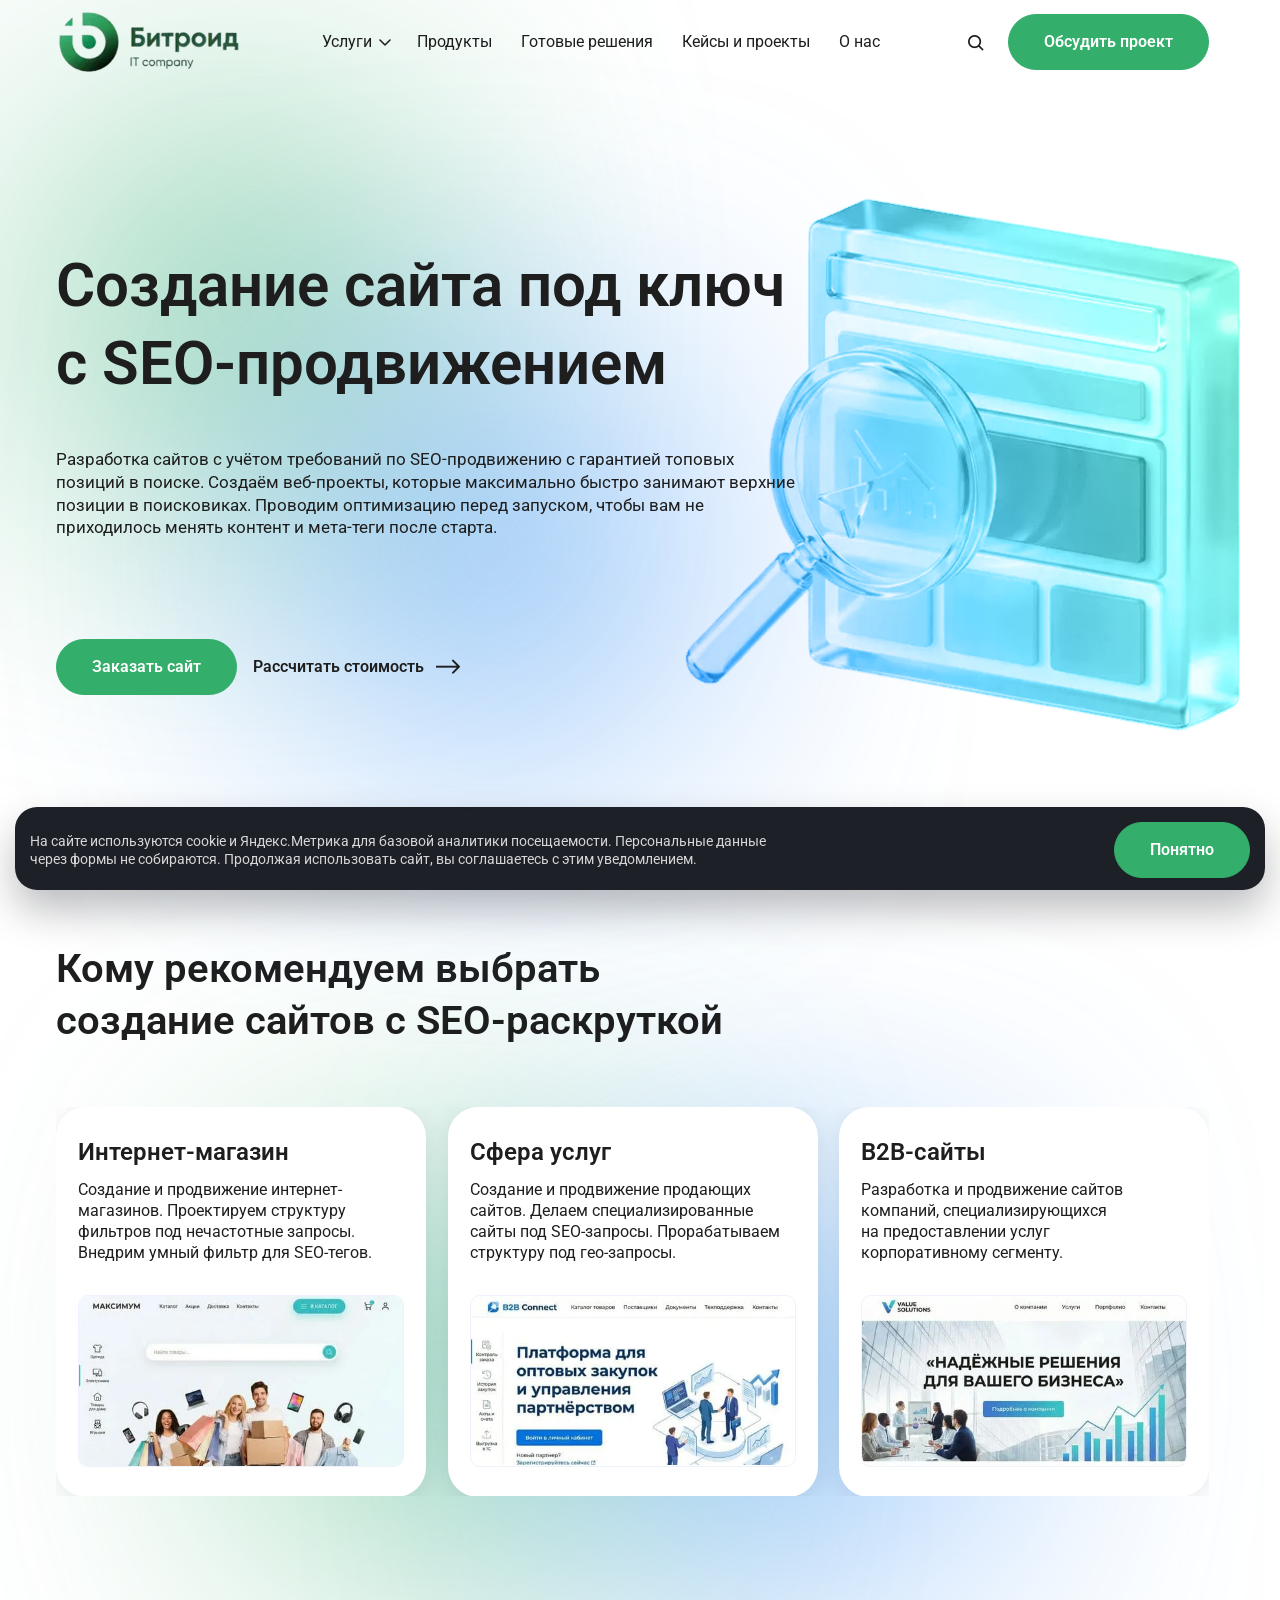
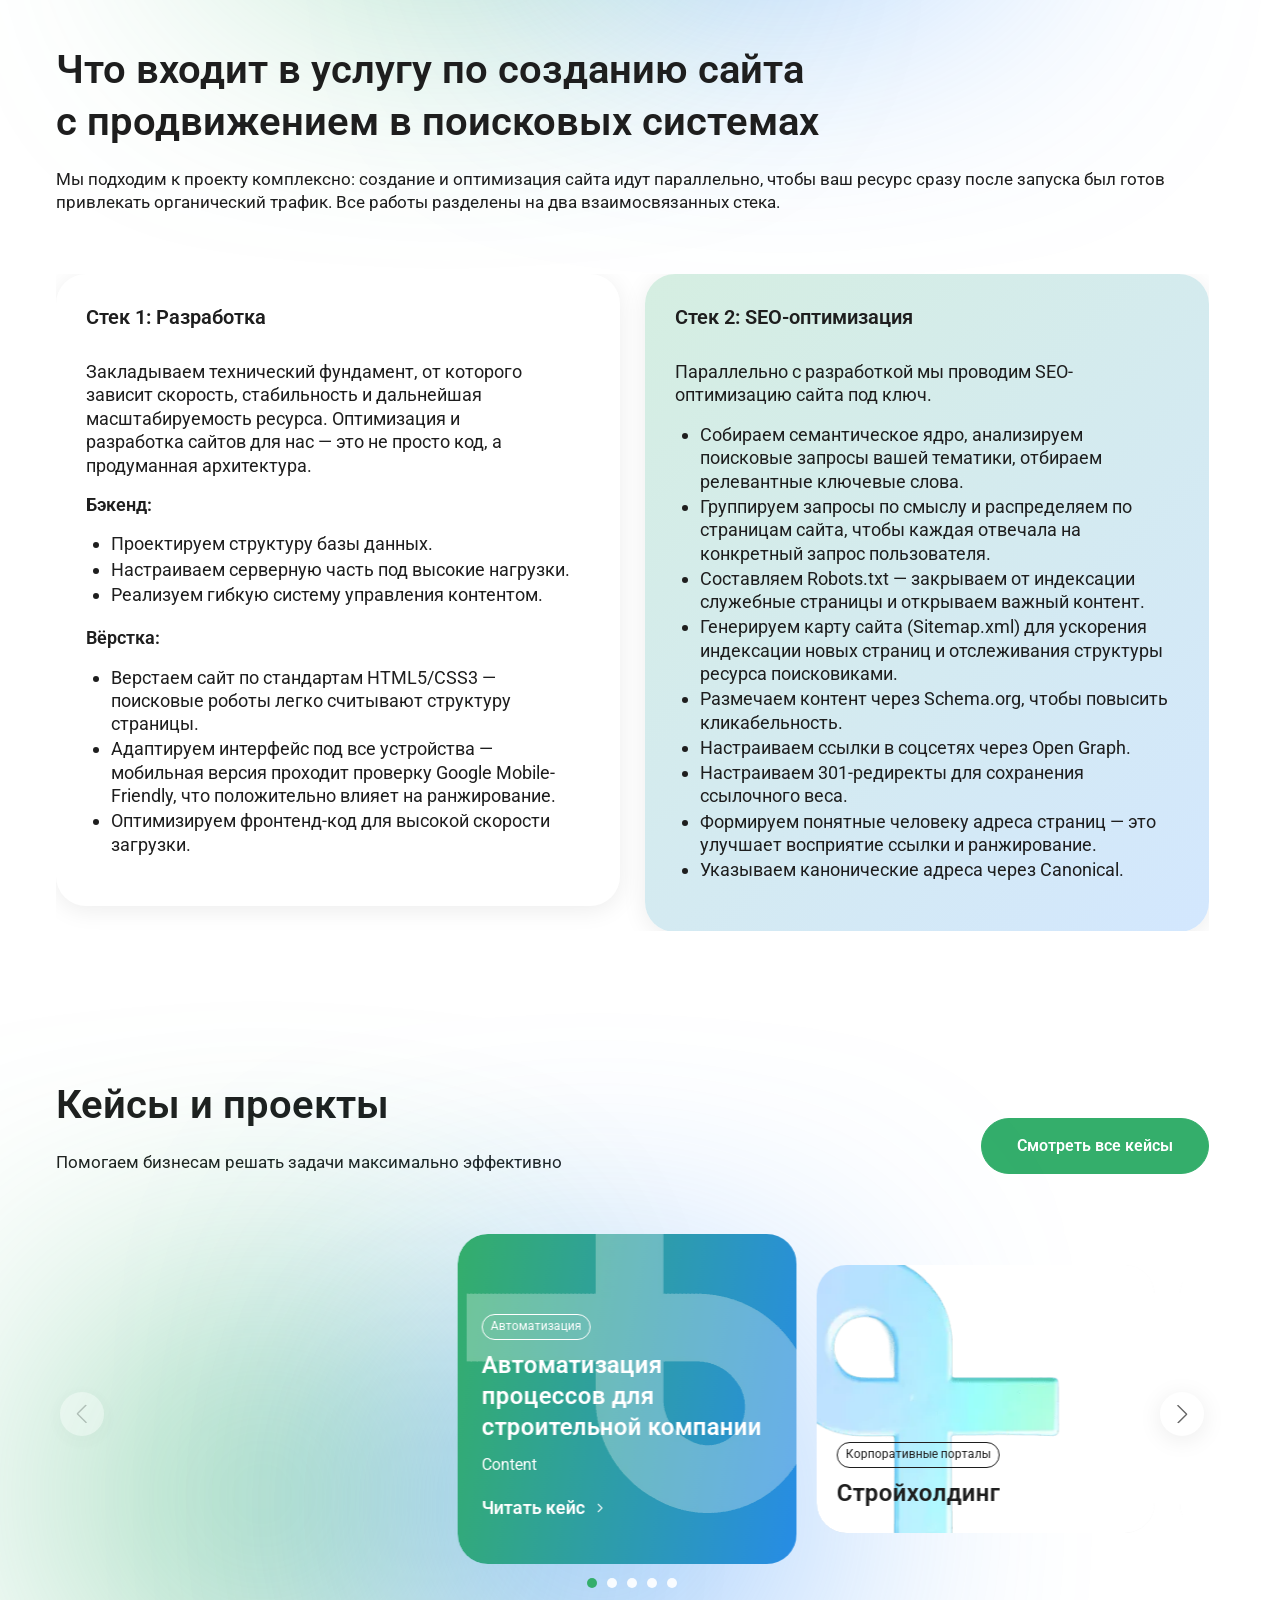
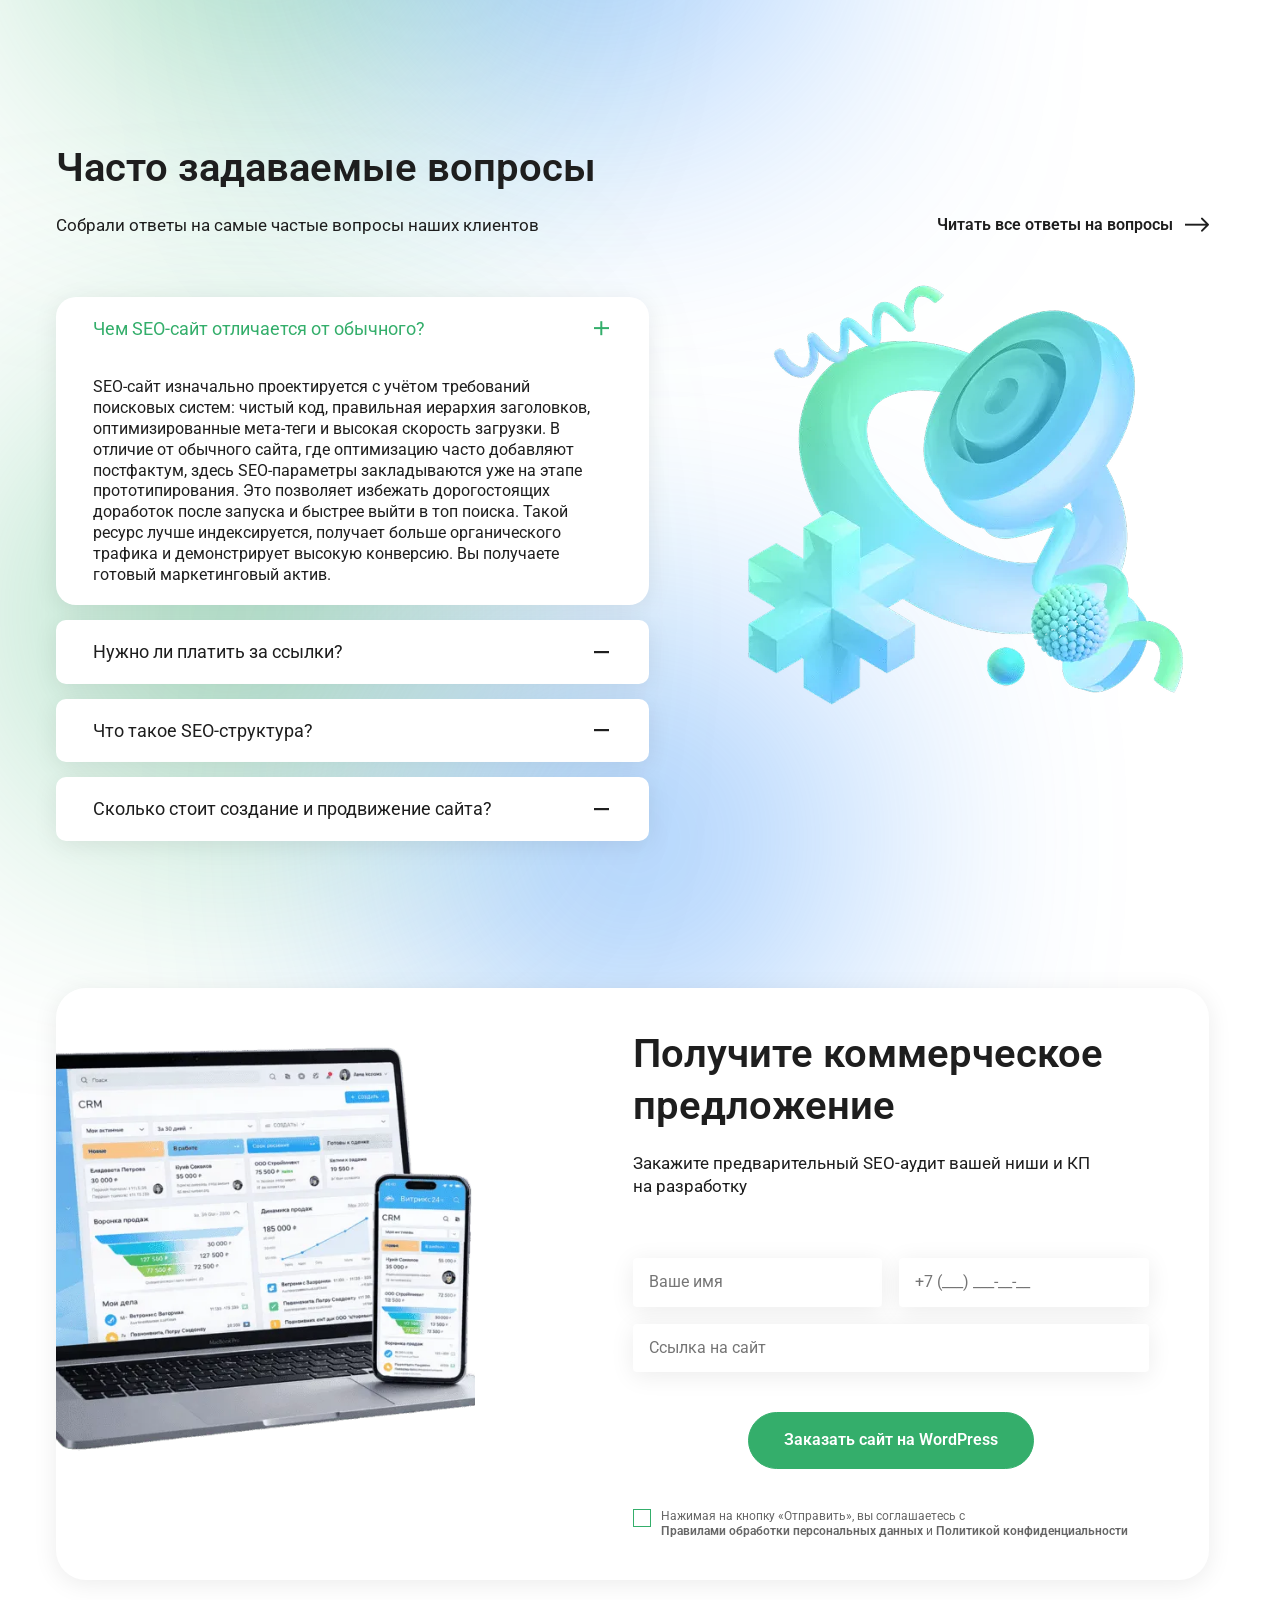
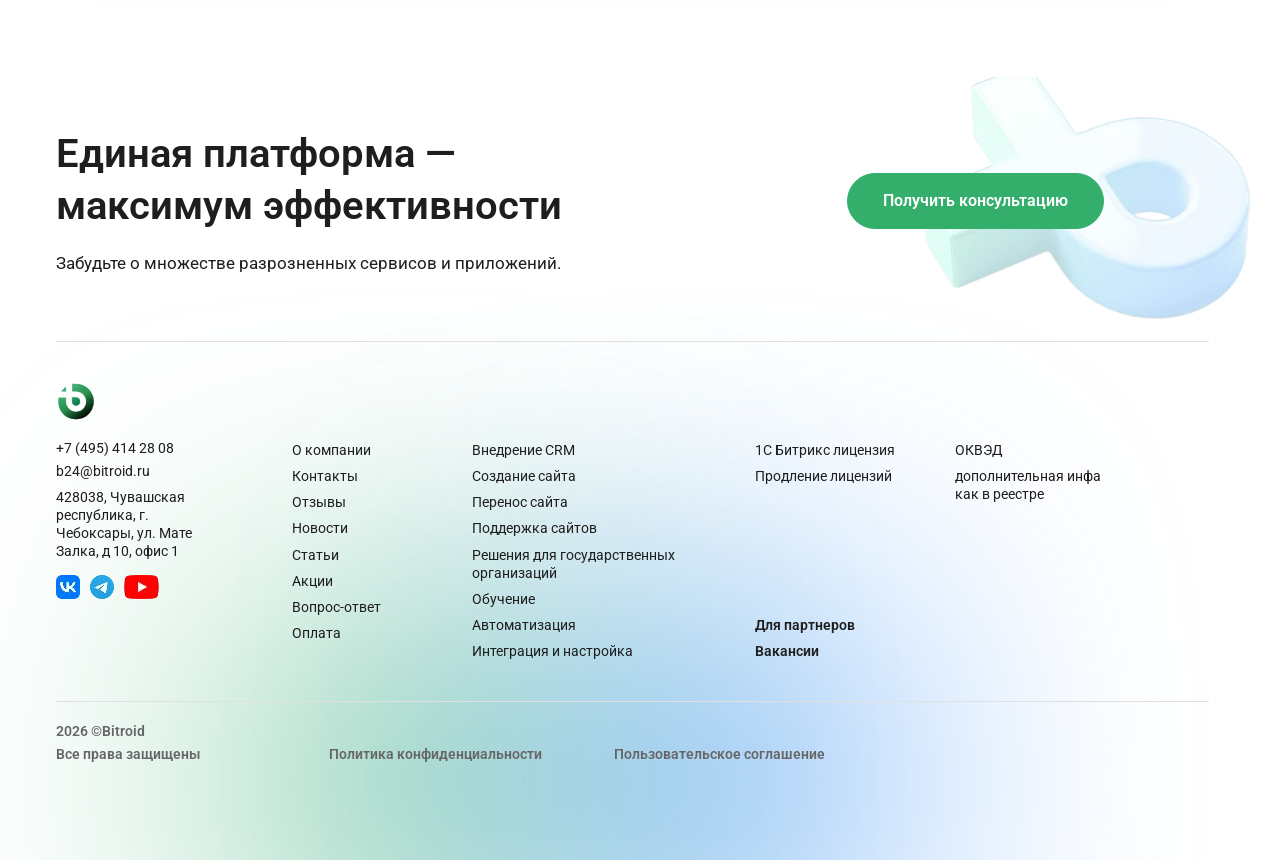
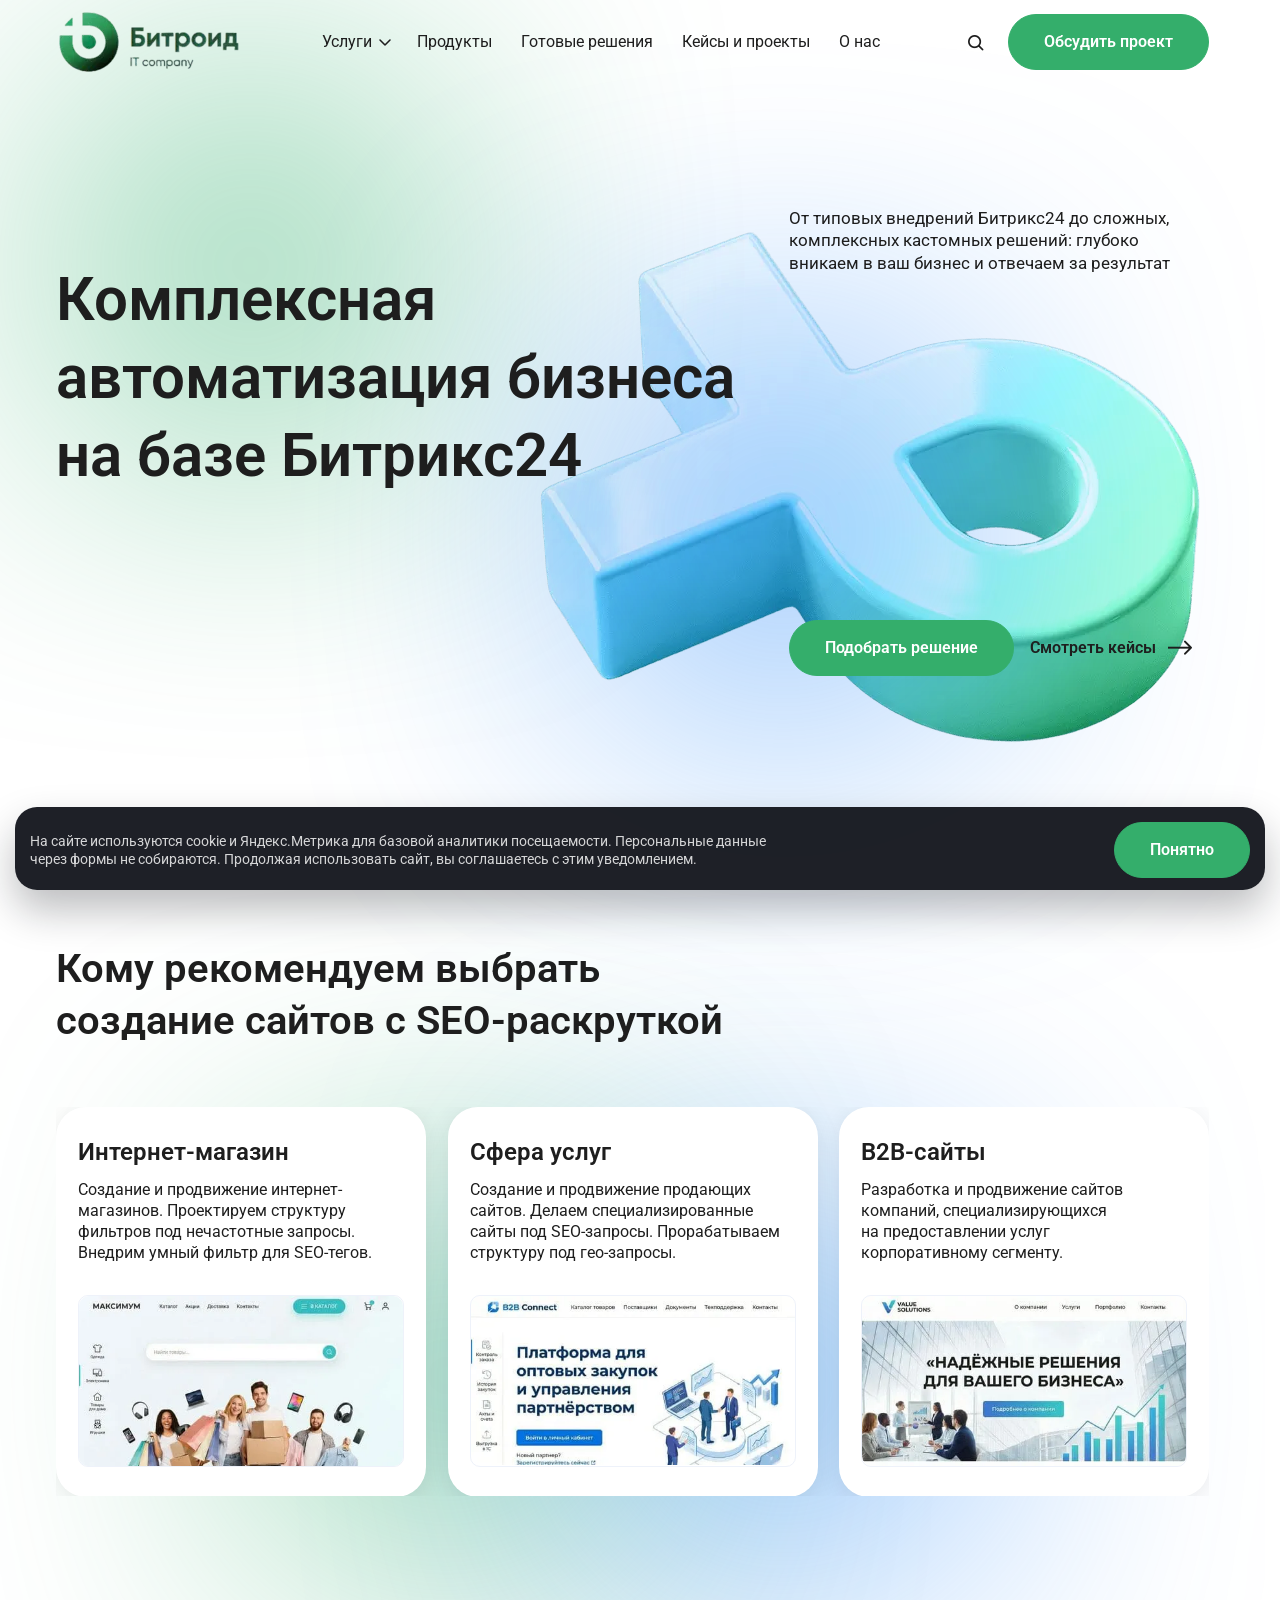
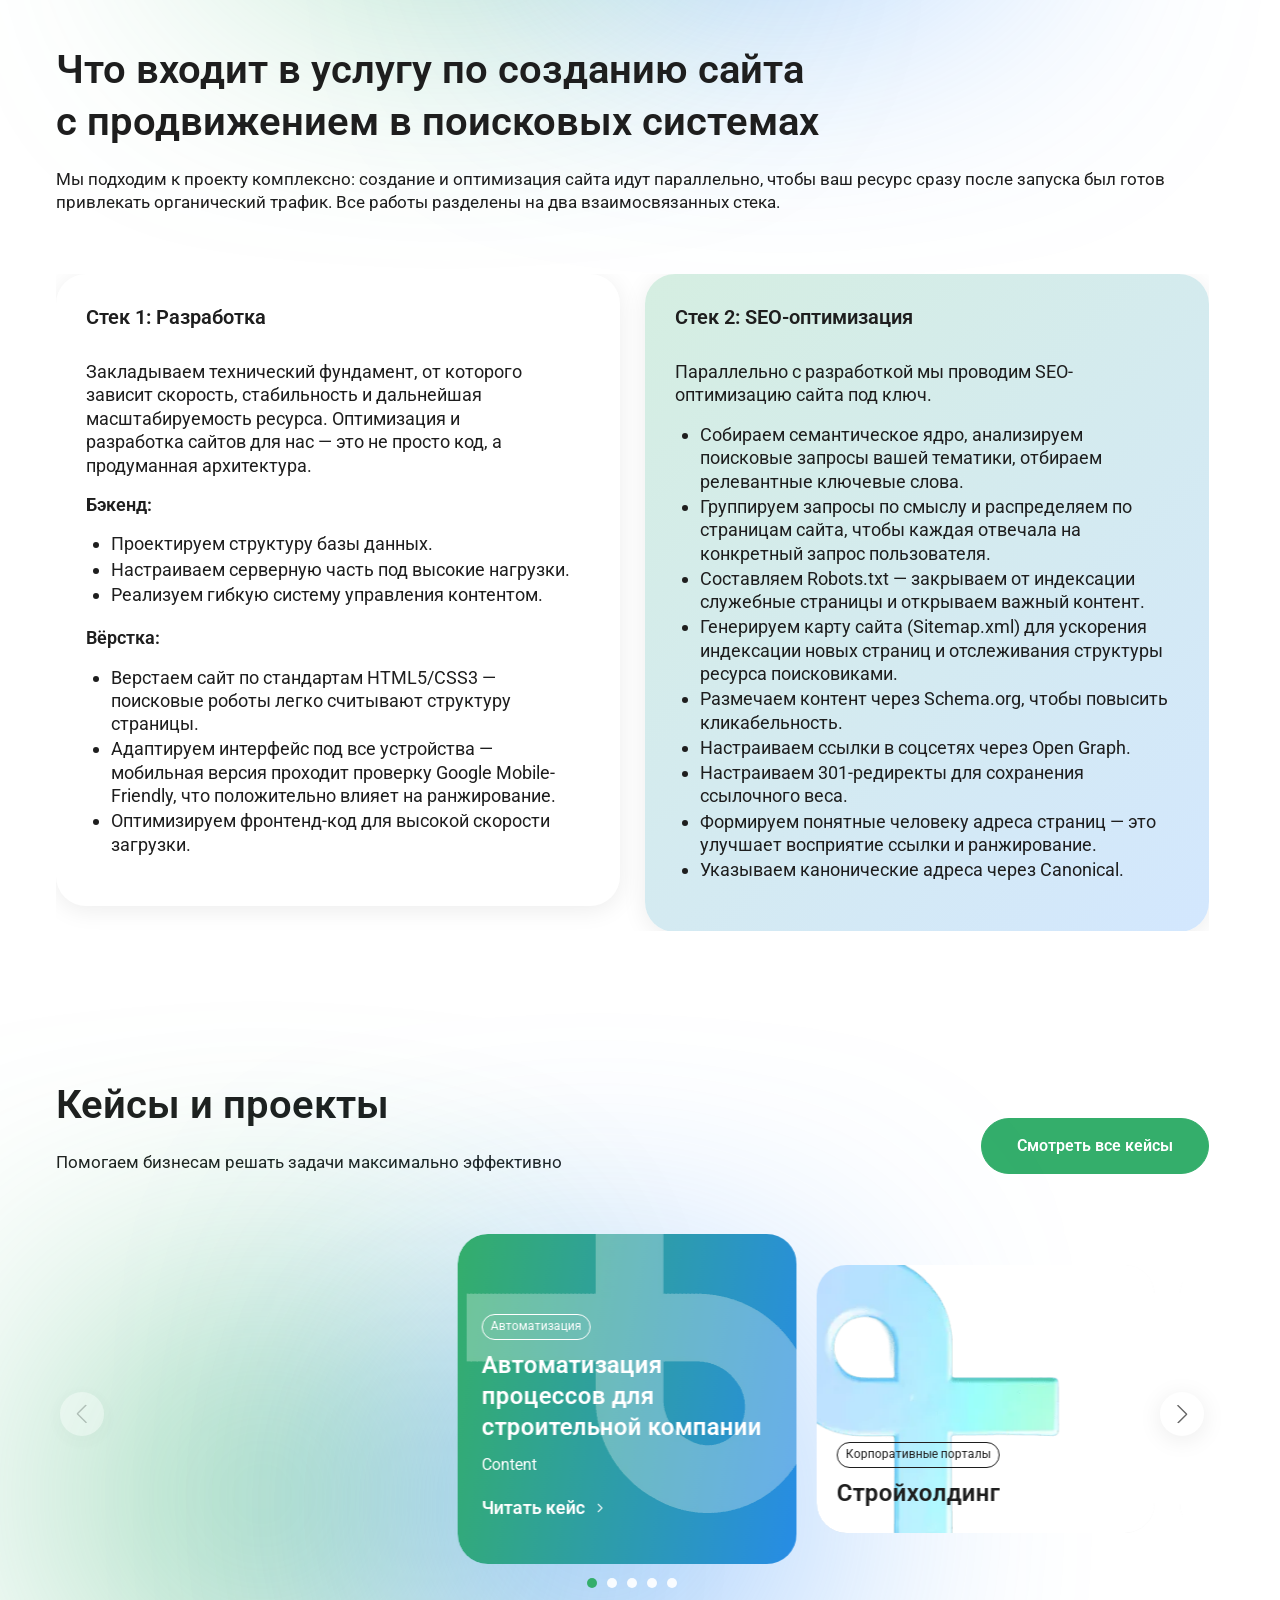
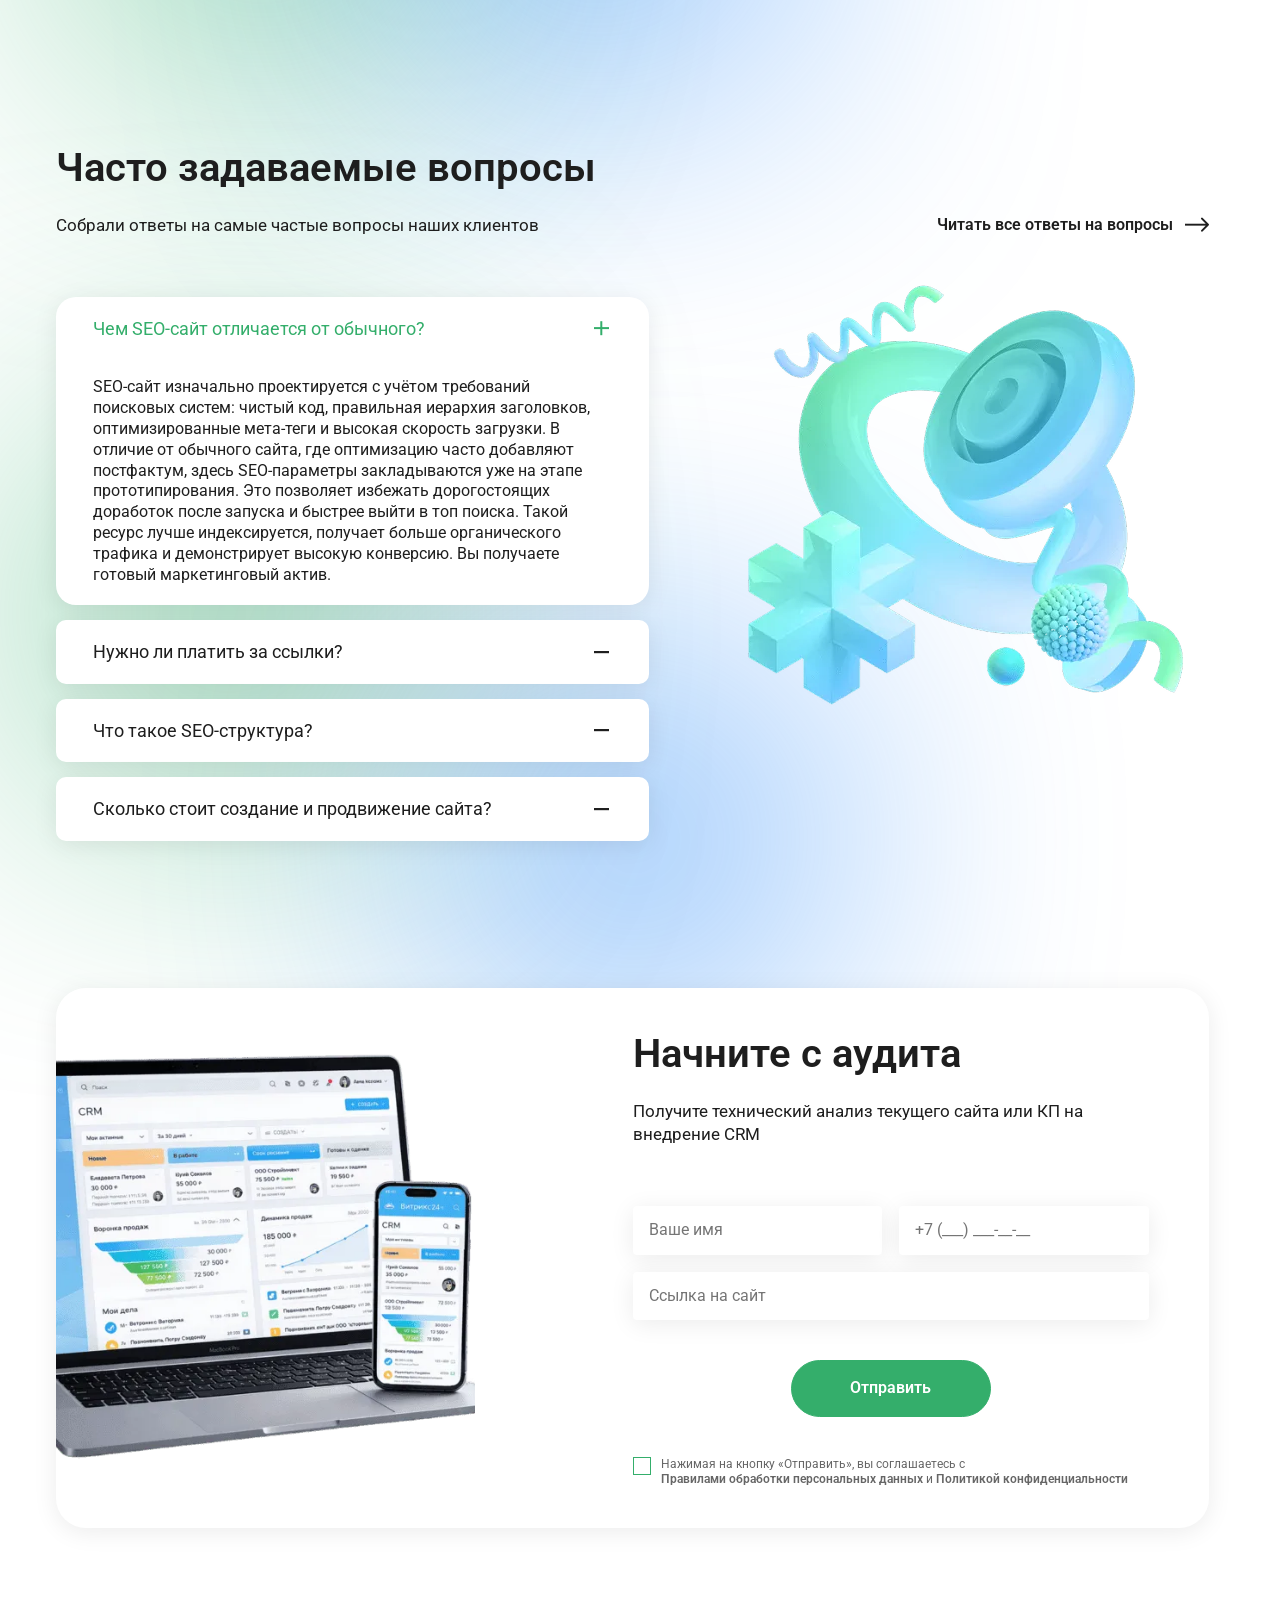
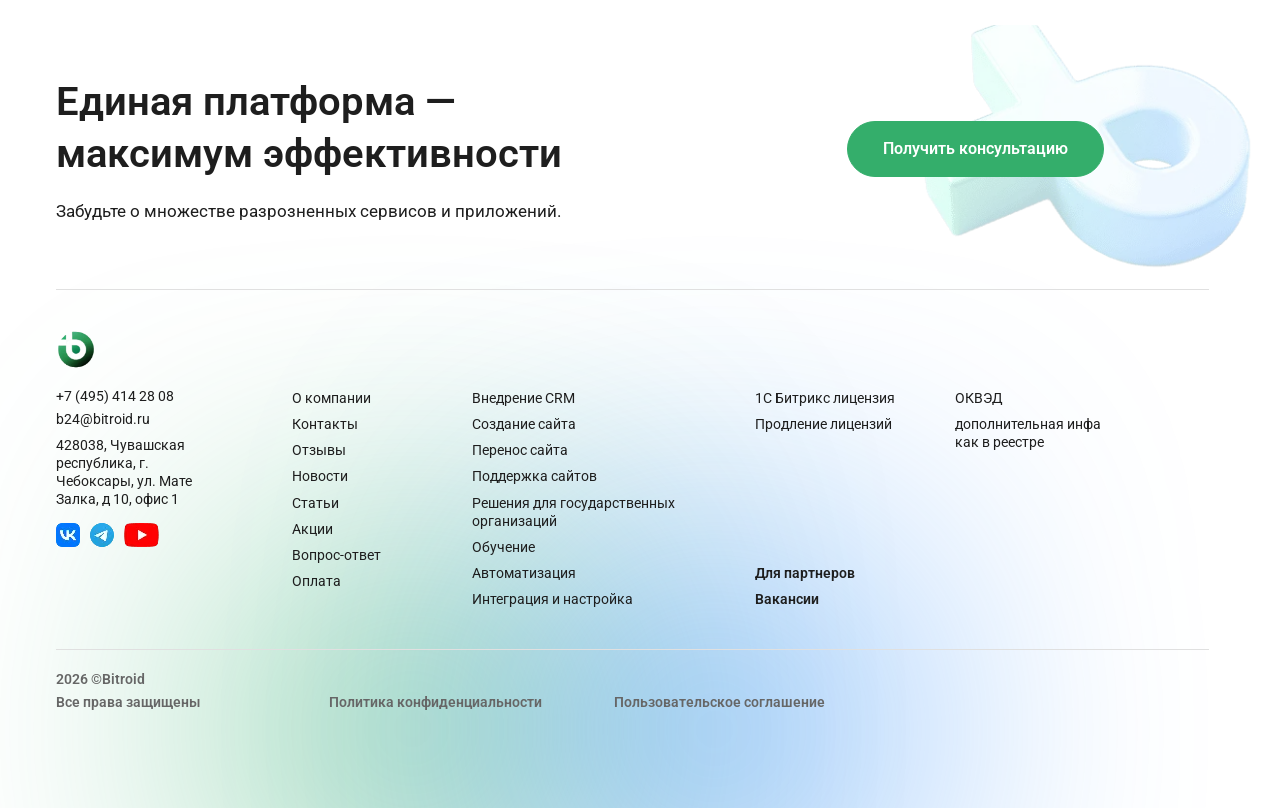
